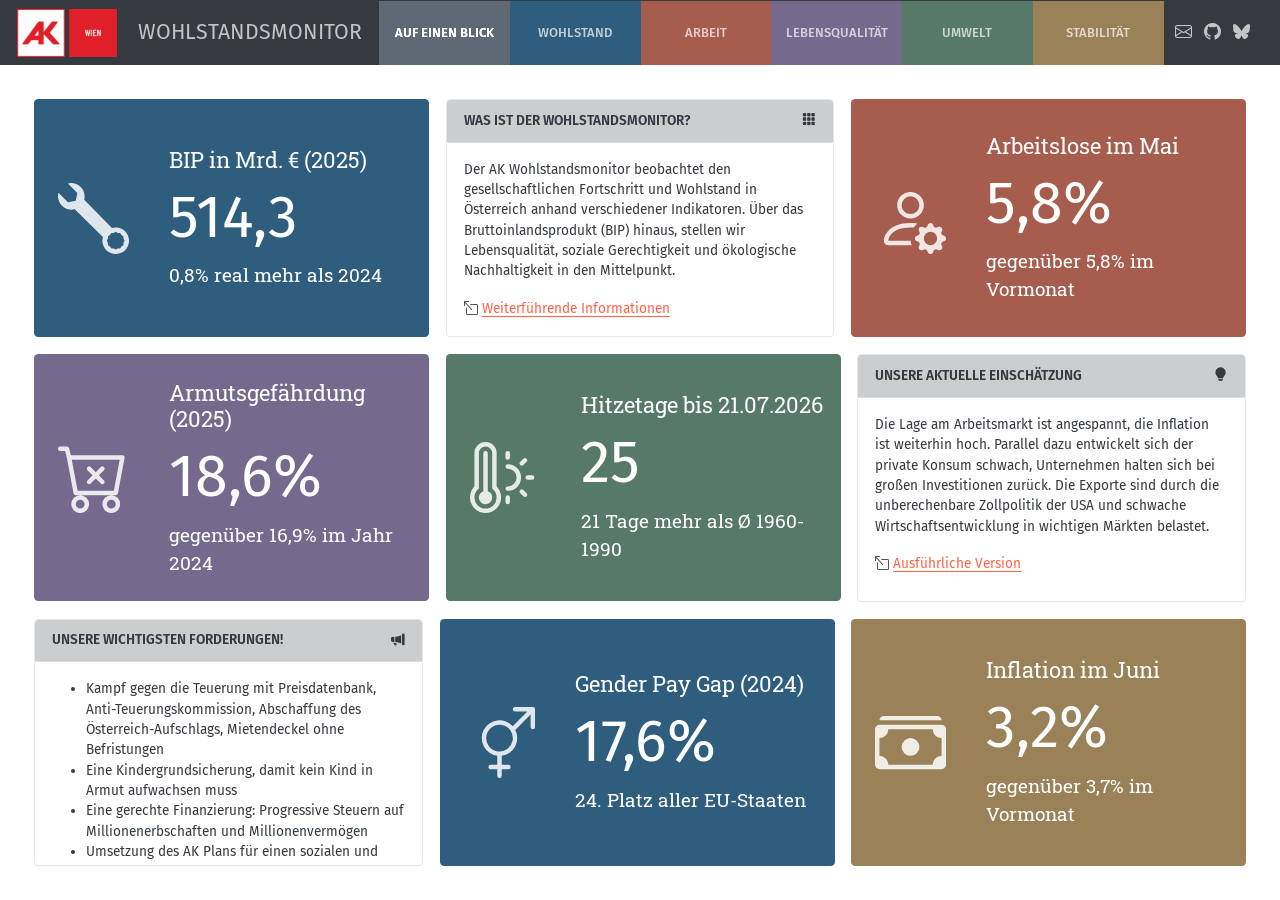
==== index.html @ 770a7851 "Built site for gh-pages" ====
<!DOCTYPE html>
<html xmlns="http://www.w3.org/1999/xhtml" lang="en" xml:lang="en"><head>

<meta charset="utf-8">
<meta name="generator" content="quarto-1.9.38">

<meta name="viewport" content="width=device-width, initial-scale=1.0, user-scalable=yes">


<title>Wohlstandsmonitor</title>
<style>
/* Default styles provided by pandoc.
** See https://pandoc.org/MANUAL.html#variables-for-html for config info.
*/
code{white-space: pre-wrap;}
span.smallcaps{font-variant: small-caps;}
div.columns{display: flex; gap: min(4vw, 1.5em);}
div.column{flex: auto; overflow-x: auto;}
div.hanging-indent{margin-left: 1.5em; text-indent: -1.5em;}
ul.task-list{list-style: none;}
ul.task-list li input[type="checkbox"] {
  width: 0.8em;
  margin: 0 0.8em 0.2em -1em; /* quarto-specific, see https://github.com/quarto-dev/quarto-cli/issues/4556 */ 
  vertical-align: middle;
}
</style>


<script src="site_libs/quarto-nav/quarto-nav.js"></script>
<script src="site_libs/clipboard/clipboard.min.js"></script>
<script src="site_libs/quarto-search/autocomplete.umd.js"></script>
<script src="site_libs/quarto-search/fuse.min.js"></script>
<script src="site_libs/quarto-search/quarto-search.js"></script>
<meta name="quarto:offset" content="./">
<script src="site_libs/quarto-html/quarto.js" type="module"></script>
<script src="site_libs/quarto-html/tabsets/tabsets.js" type="module"></script>
<script src="site_libs/quarto-html/popper.min.js"></script>
<script src="site_libs/quarto-html/tippy.umd.min.js"></script>
<script src="site_libs/quarto-html/anchor.min.js"></script>
<link href="site_libs/quarto-html/tippy.css" rel="stylesheet">
<link href="site_libs/quarto-html/quarto-syntax-highlighting-15634bcf2e68342d4ad2dfa704d543f6.css" rel="stylesheet" class="quarto-color-scheme" id="quarto-text-highlighting-styles">
<link href="site_libs/quarto-html/quarto-syntax-highlighting-dark-0a6b7249c26820e032cb0bd839ff02b1.css" rel="stylesheet" class="quarto-color-scheme quarto-color-alternate" id="quarto-text-highlighting-styles">
<link href="site_libs/quarto-html/quarto-syntax-highlighting-15634bcf2e68342d4ad2dfa704d543f6.css" rel="stylesheet" class="quarto-color-scheme-extra" id="quarto-text-highlighting-styles">
<script src="site_libs/bootstrap/bootstrap.min.js"></script>
<link href="site_libs/bootstrap/bootstrap-icons.css" rel="stylesheet">
<link href="site_libs/bootstrap/bootstrap-4b1a5555568d7417b14eed98a7a90d85.min.css" rel="stylesheet" append-hash="true" class="quarto-color-scheme" id="quarto-bootstrap" data-mode="light">
<link href="site_libs/bootstrap/bootstrap-dark-4b1a5555568d7417b14eed98a7a90d85.min.css" rel="stylesheet" append-hash="true" class="quarto-color-scheme quarto-color-alternate" id="quarto-bootstrap" data-mode="light">
<link href="site_libs/bootstrap/bootstrap-4b1a5555568d7417b14eed98a7a90d85.min.css" rel="stylesheet" append-hash="true" class="quarto-color-scheme-extra" id="quarto-bootstrap" data-mode="light">
<script src="site_libs/quarto-dashboard/quarto-dashboard.js"></script>
<script src="site_libs/quarto-dashboard/stickythead.js"></script>



<script src="site_libs/quarto-dashboard/web-components.js" type="module"></script>
<script src="site_libs/quarto-dashboard/components.js"></script>

<script id="quarto-search-options" type="application/json">{
  "location": "sidebar",
  "copy-button": false,
  "collapse-after": 3,
  "panel-placement": "start",
  "type": "textbox",
  "limit": 50,
  "keyboard-shortcut": [
    "f",
    "/",
    "s"
  ],
  "show-item-context": false,
  "language": {
    "search-no-results-text": "No results",
    "search-matching-documents-text": "matching documents",
    "search-copy-link-title": "Copy link to search",
    "search-hide-matches-text": "Hide additional matches",
    "search-more-match-text": "more match in this document",
    "search-more-matches-text": "more matches in this document",
    "search-clear-button-title": "Clear",
    "search-text-placeholder": "",
    "search-detached-cancel-button-title": "Cancel",
    "search-submit-button-title": "Submit",
    "search-label": "Search"
  }
}</script>
<link href="site_libs/htmltools-fill-0.5.9/fill.css" rel="stylesheet">
<script src="site_libs/bslib-component-js-0.11.0/components.min.js"></script>
<script src="site_libs/bslib-component-js-0.11.0/web-components.min.js" type="module"></script>
<link href="site_libs/bslib-component-css-0.11.0/components.css" rel="stylesheet">
<script src="site_libs/bslib-tag-require-0.11.0/tag-require.js"></script>
<script src="site_libs/htmlwidgets-1.6.4/htmlwidgets.js"></script>
<script src="site_libs/plotly-binding-4.12.0/plotly.js"></script>
<script src="site_libs/typedarray-0.1/typedarray.min.js"></script>
<script src="site_libs/jquery-3.6.0/jquery-3.6.0.min.js"></script>
<link href="site_libs/crosstalk-1.2.2/css/crosstalk.min.css" rel="stylesheet">
<script src="site_libs/crosstalk-1.2.2/js/crosstalk.min.js"></script>
<link href="site_libs/plotly-htmlwidgets-css-2.25.2/plotly-htmlwidgets.css" rel="stylesheet">
<script src="site_libs/plotly-main-2.25.2/plotly-latest.min.js"></script>
<link href="site_libs/datatables-css-0.0.0/datatables-crosstalk.css" rel="stylesheet">
<script src="site_libs/datatables-binding-0.34.0/datatables.js"></script>
<link href="site_libs/dt-core-1.13.6/css/jquery.dataTables.min.css" rel="stylesheet">
<link href="site_libs/dt-core-1.13.6/css/jquery.dataTables.extra.css" rel="stylesheet">
<script src="site_libs/dt-core-1.13.6/js/jquery.dataTables.min.js"></script>
<link href="site_libs/dt-ext-buttons-1.13.6/css/buttons.dataTables.min.css" rel="stylesheet">
<script src="site_libs/dt-ext-buttons-1.13.6/js/dataTables.buttons.min.js"></script>
<script src="site_libs/dt-ext-buttons-1.13.6/js/buttons.html5.min.js"></script>
<script src="site_libs/dt-ext-buttons-1.13.6/js/buttons.colVis.min.js"></script>
<script src="site_libs/dt-ext-buttons-1.13.6/js/buttons.print.min.js"></script>
<link href="site_libs/leaflet-1.3.1/leaflet.css" rel="stylesheet">
<script src="site_libs/leaflet-1.3.1/leaflet.js"></script>
<link href="site_libs/leafletfix-1.0.0/leafletfix.css" rel="stylesheet">
<script src="site_libs/proj4-2.6.2/proj4.min.js"></script>
<script src="site_libs/Proj4Leaflet-1.0.1/proj4leaflet.js"></script>
<link href="site_libs/rstudio_leaflet-1.3.1/rstudio_leaflet.css" rel="stylesheet">
<script src="site_libs/leaflet-binding-2.2.3/leaflet.js"></script>
<script src="site_libs/leaflet-providers-3.0.0/leaflet-providers.js"></script>
<script src="site_libs/leaflet-providers-plugin-2.2.3/leaflet-providers-plugin.js"></script>


</head>

<body class="quarto-dashboard dashboard-fill fullcontent quarto-light">

<header id="quarto-dashboard-header">
<nav class="navbar navbar-expand-md slim" data-bs-theme="dark">
  <div class="navbar-container container-fluid">
    <button class="navbar-toggler" type="button" data-bs-toggle="collapse" data-bs-target="#dashboard-collapse" aria-controls="dashboard-collapse" aria-expanded="false" aria-label="Toggle navigation">
      <span class="navbar-toggler-icon"></span>
    </button>    


    <div class="navbar-brand-container">
    <a href="#"><img src="img/aklogo.png" alt="" class="navbar-logo light-content d-inline-block"></a>
    <a href="#"><img src="img/aklogo.png" alt="" class="navbar-logo dark-content d-inline-block"></a>
      <div class="navbar-title">
        <div class="navbar-title-text"><a href="#">Wohlstandsmonitor</a></div>
        
        
      </div>
    </div>
<div id="dashboard-collapse" class="navbar-collapse collapse"><ul class="navbar-nav navbar-nav-scroll me-auto" role="tablist"><li class="nav-item" role="presentation"><a id="tab-auf-einen-blick" class="nav-link active" data-bs-toggle="tab" role="tab" data-bs-target="#auf-einen-blick" data-scrolling="false" href="#auf-einen-blick" aria-controls="auf-einen-blick" aria-selected="true"><span class="nav-link-text">Auf einen Blick</span></a></li><li class="nav-item" role="presentation"><a id="tab-wohlstand" class="nav-link" data-bs-toggle="tab" role="tab" data-bs-target="#wohlstand" data-scrolling="false" href="#wohlstand" aria-controls="wohlstand" aria-selected="false"><span class="nav-link-text">Wohlstand</span></a></li><li class="nav-item" role="presentation"><a id="tab-arbeit" class="nav-link" data-bs-toggle="tab" role="tab" data-bs-target="#arbeit" data-scrolling="false" href="#arbeit" aria-controls="arbeit" aria-selected="false"><span class="nav-link-text">Arbeit</span></a></li><li class="nav-item" role="presentation"><a id="tab-lebensqualität" class="nav-link" data-bs-toggle="tab" role="tab" data-bs-target="#lebensqualität" data-scrolling="false" href="#lebensqualität" aria-controls="lebensqualität" aria-selected="false"><span class="nav-link-text">Lebensqualität</span></a></li><li class="nav-item" role="presentation"><a id="tab-umwelt" class="nav-link" data-bs-toggle="tab" role="tab" data-bs-target="#umwelt" data-scrolling="false" href="#umwelt" aria-controls="umwelt" aria-selected="false"><span class="nav-link-text">Umwelt</span></a></li><li class="nav-item" role="presentation"><a id="tab-stabilität" class="nav-link" data-bs-toggle="tab" role="tab" data-bs-target="#stabilität" data-scrolling="false" href="#stabilität" aria-controls="stabilität" aria-selected="false"><span class="nav-link-text">Stabilität</span></a></li></ul><div class="quarto-dashboard-links"><a class="quarto-dashboard-link" href="mailto:matthias.schnetzer@akwien.at"><i class="bi bi-envelope"></i></a><a class="quarto-dashboard-link" href="https://github.com/mschnetzer"><i class="bi bi-github"></i></a><a class="quarto-dashboard-link" href="https://bsky.app/profile/matschnetzer.bsky.social"><i class="bi bi-bluesky"></i></a></div></div></div>
</nav>
</header>
<div id="quarto-search-results"></div>
<!-- content -->
<div id="quarto-content" class="quarto-container page-layout-custom quarto-dashboard-content bslib-gap-spacing html-fill-container bslib-page-fill quarto-dashboard-pages">
<!-- sidebar -->
<!-- margin-sidebar -->
<!-- main -->

<div class="bslib-grid-item html-fill-item tab-content bslib-grid" data-layout="fill" style="display: grid; grid-template-rows: minmax(3em, 1fr); grid-auto-columns: minmax(0, 1fr);">
<div id="auf-einen-blick" class="dashboard-page tab-pane show active html-fill-item html-fill-container" data-orientation="rows" aria-labelledby="tab-auf-einen-blick">
<div class="html-fill-item html-fill-container bslib-grid" style="display: grid; grid-template-rows: minmax(3em, max-content) minmax(3em, max-content) minmax(3em, max-content); grid-auto-columns: minmax(0, 1fr);">
<div class="html-fill-item html-fill-container bslib-grid" style="display: grid; grid-template-columns: minmax(3em, 33.5fr) minmax(3em, 33fr) minmax(3em, 33.5fr);
grid-auto-rows: minmax(0, 1fr);">
<div class="card bslib-card bslib-mb-spacing html-fill-item html-fill-container bslib-value-box showcase-left-center" data-bslib-card-init="" data-require-bs-caller="card()" data-require-bs-version="5 5" style="color:#FFFFFF;background-color:#2F5D7E;--bslib-color-fg:#FFFFFF;--bslib-color-bg:#2F5D7E;">
<div class="card-body bslib-gap-spacing html-fill-item html-fill-container" style="margin-top:auto;margin-bottom:auto;flex:1 1 auto; padding:0;">
<div class="value-box-grid html-fill-item" style="--bslib-grid-height:auto;--bslib-grid-height-mobile:auto;---bslib-value-box-showcase-w:30%;---bslib-value-box-showcase-w-fs:1fr;---bslib-value-box-showcase-max-h:100px;---bslib-value-box-showcase-max-h-fs:67%;">
<div class="value-box-showcase html-fill-item html-fill-container"><svg xmlns="http://www.w3.org/2000/svg" viewbox="0 0 16 16" class="bi bi-wrench " style="height:1em;width:1em;fill:currentColor;vertical-align:-0.125em;" aria-hidden="true" role="img"><path d="M.102 2.223A3.004 3.004 0 0 0 3.78 5.897l6.341 6.252A3.003 3.003 0 0 0 13 16a3 3 0 1 0-.851-5.878L5.897 3.781A3.004 3.004 0 0 0 2.223.1l2.141 2.142L4 4l-1.757.364L.102 2.223zm13.37 9.019.528.026.287.445.445.287.026.529L15 13l-.242.471-.026.529-.445.287-.287.445-.529.026L13 15l-.471-.242-.529-.026-.287-.445-.445-.287-.026-.529L11 13l.242-.471.026-.529.445-.287.287-.445.529-.026L13 11l.471.242z"></path></svg></div>
<div class="value-box-area html-fill-item html-fill-container">
<div class="value-box-title html-fill-item html-fill-container">BIP in Mrd. € (2025)</div>
<p class="value-box-value">514,3</p>
<p>0,8% real mehr als 2024</p>
</div>
</div>
</div>
<script data-bslib-card-init="">bslib.Card.initializeAllCards();</script>
<script data-bslib-card-init="">bslib.Card.initializeAllCards();</script></div><div class="card info-card flow bslib-card html-fill-container" data-title="Was ist der Wohlstandsmonitor?<i class='bi bi-grid-3x3-gap-fill'></i>" data-fill="false" data-bslib-card-init="" data-require-bs-caller="card()">
<div class="card-header"><div class="card-title"><span style="display: inline">
Was ist der Wohlstandsmonitor?</span></div><i class="bi bi-grid-3x3-gap-fill"></i>
</div>
<div class="card-body html-fill-item html-fill-container">
<p>Der AK Wohlstandsmonitor beobachtet den gesellschaftlichen Fortschritt und Wohlstand in Österreich anhand verschiedener Indikatoren. Über das Bruttoinlandsprodukt (BIP) hinaus, stellen wir Lebensqualität, soziale Gerechtigkeit und ökologische Nachhaltigkeit in den Mittelpunkt.</p>
<p><i class="bi bi-box-arrow-up-left"></i> <a href="https://www.akwien.at/wohlstandsbericht">Weiterführende Informationen</a></p>
</div>
<script data-bslib-card-init="">bslib.Card.initializeAllCards();</script></div><div class="card bslib-card bslib-mb-spacing html-fill-item html-fill-container bslib-value-box showcase-left-center" data-bslib-card-init="" data-require-bs-caller="card()" data-require-bs-version="5 5" style="color:#FFFFFF;background-color:#A65D4E;--bslib-color-fg:#FFFFFF;--bslib-color-bg:#A65D4E;">
<div class="card-body bslib-gap-spacing html-fill-item html-fill-container" style="margin-top:auto;margin-bottom:auto;flex:1 1 auto; padding:0;">
<div class="value-box-grid html-fill-item" style="--bslib-grid-height:auto;--bslib-grid-height-mobile:auto;---bslib-value-box-showcase-w:30%;---bslib-value-box-showcase-w-fs:1fr;---bslib-value-box-showcase-max-h:100px;---bslib-value-box-showcase-max-h-fs:67%;">
<div class="value-box-showcase html-fill-item html-fill-container"><svg xmlns="http://www.w3.org/2000/svg" viewbox="0 0 16 16" class="bi bi-person-gear " style="height:1em;width:1em;fill:currentColor;vertical-align:-0.125em;" aria-hidden="true" role="img"><path d="M11 5a3 3 0 1 1-6 0 3 3 0 0 1 6 0ZM8 7a2 2 0 1 0 0-4 2 2 0 0 0 0 4Zm.256 7a4.474 4.474 0 0 1-.229-1.004H3c.001-.246.154-.986.832-1.664C4.484 10.68 5.711 10 8 10c.26 0 .507.009.74.025.226-.341.496-.65.804-.918C9.077 9.038 8.564 9 8 9c-5 0-6 3-6 4s1 1 1 1h5.256Zm3.63-4.54c.18-.613 1.048-.613 1.229 0l.043.148a.64.64 0 0 0 .921.382l.136-.074c.561-.306 1.175.308.87.869l-.075.136a.64.64 0 0 0 .382.92l.149.045c.612.18.612 1.048 0 1.229l-.15.043a.64.64 0 0 0-.38.921l.074.136c.305.561-.309 1.175-.87.87l-.136-.075a.64.64 0 0 0-.92.382l-.045.149c-.18.612-1.048.612-1.229 0l-.043-.15a.64.64 0 0 0-.921-.38l-.136.074c-.561.305-1.175-.309-.87-.87l.075-.136a.64.64 0 0 0-.382-.92l-.148-.045c-.613-.18-.613-1.048 0-1.229l.148-.043a.64.64 0 0 0 .382-.921l-.074-.136c-.306-.561.308-1.175.869-.87l.136.075a.64.64 0 0 0 .92-.382l.045-.148ZM14 12.5a1.5 1.5 0 1 0-3 0 1.5 1.5 0 0 0 3 0Z"></path></svg></div>
<div class="value-box-area html-fill-item html-fill-container">
<div class="value-box-title html-fill-item html-fill-container">Arbeitslose im Mai</div>
<p class="value-box-value">5,8%</p>
<p>gegenüber 5,8% im Vormonat</p>
</div>
</div>
</div>
<script data-bslib-card-init="">bslib.Card.initializeAllCards();</script>
<script data-bslib-card-init="">bslib.Card.initializeAllCards();</script></div>
</div>
<div class="html-fill-item html-fill-container bslib-grid" style="display: grid; grid-template-columns: minmax(3em, 33.5fr) minmax(3em, 33.5fr) minmax(3em, 33fr);
grid-auto-rows: minmax(0, 1fr);">
<div class="card bslib-card bslib-mb-spacing html-fill-item html-fill-container bslib-value-box showcase-left-center" data-bslib-card-init="" data-require-bs-caller="card()" data-require-bs-version="5 5" style="color:#FFFFFF;background-color:#756A8D;--bslib-color-fg:#FFFFFF;--bslib-color-bg:#756A8D;">
<div class="card-body bslib-gap-spacing html-fill-item html-fill-container" style="margin-top:auto;margin-bottom:auto;flex:1 1 auto; padding:0;">
<div class="value-box-grid html-fill-item" style="--bslib-grid-height:auto;--bslib-grid-height-mobile:auto;---bslib-value-box-showcase-w:30%;---bslib-value-box-showcase-w-fs:1fr;---bslib-value-box-showcase-max-h:100px;---bslib-value-box-showcase-max-h-fs:67%;">
<div class="value-box-showcase html-fill-item html-fill-container"><svg xmlns="http://www.w3.org/2000/svg" viewbox="0 0 16 16" class="bi bi-cart-x " style="height:1em;width:1em;fill:currentColor;vertical-align:-0.125em;" aria-hidden="true" role="img"><path d="M7.354 5.646a.5.5 0 1 0-.708.708L7.793 7.5 6.646 8.646a.5.5 0 1 0 .708.708L8.5 8.207l1.146 1.147a.5.5 0 0 0 .708-.708L9.207 7.5l1.147-1.146a.5.5 0 0 0-.708-.708L8.5 6.793 7.354 5.646z"></path>
<path d="M.5 1a.5.5 0 0 0 0 1h1.11l.401 1.607 1.498 7.985A.5.5 0 0 0 4 12h1a2 2 0 1 0 0 4 2 2 0 0 0 0-4h7a2 2 0 1 0 0 4 2 2 0 0 0 0-4h1a.5.5 0 0 0 .491-.408l1.5-8A.5.5 0 0 0 14.5 3H2.89l-.405-1.621A.5.5 0 0 0 2 1H.5zm3.915 10L3.102 4h10.796l-1.313 7h-8.17zM6 14a1 1 0 1 1-2 0 1 1 0 0 1 2 0zm7 0a1 1 0 1 1-2 0 1 1 0 0 1 2 0z"></path></svg></div>
<div class="value-box-area html-fill-item html-fill-container">
<div class="value-box-title html-fill-item html-fill-container">Armutsgefährdung (2025)</div>
<p class="value-box-value">18,6%</p>
<p>gegenüber 16,9% im Jahr 2024</p>
</div>
</div>
</div>
<script data-bslib-card-init="">bslib.Card.initializeAllCards();</script>
<script data-bslib-card-init="">bslib.Card.initializeAllCards();</script></div><div class="card bslib-card bslib-mb-spacing html-fill-item html-fill-container bslib-value-box showcase-left-center" data-bslib-card-init="" data-require-bs-caller="card()" data-require-bs-version="5 5" style="color:#FFFFFF;background-color:#577A68;--bslib-color-fg:#FFFFFF;--bslib-color-bg:#577A68;">
<div class="card-body bslib-gap-spacing html-fill-item html-fill-container" style="margin-top:auto;margin-bottom:auto;flex:1 1 auto; padding:0;">
<div class="value-box-grid html-fill-item" style="--bslib-grid-height:auto;--bslib-grid-height-mobile:auto;---bslib-value-box-showcase-w:30%;---bslib-value-box-showcase-w-fs:1fr;---bslib-value-box-showcase-max-h:100px;---bslib-value-box-showcase-max-h-fs:67%;">
<div class="value-box-showcase html-fill-item html-fill-container"><svg xmlns="http://www.w3.org/2000/svg" viewbox="0 0 16 16" class="bi bi-thermometer-sun " style="height:1em;width:1em;fill:currentColor;vertical-align:-0.125em;" aria-hidden="true" role="img"><path d="M5 12.5a1.5 1.5 0 1 1-2-1.415V2.5a.5.5 0 0 1 1 0v8.585A1.5 1.5 0 0 1 5 12.5z"></path>
<path d="M1 2.5a2.5 2.5 0 0 1 5 0v7.55a3.5 3.5 0 1 1-5 0V2.5zM3.5 1A1.5 1.5 0 0 0 2 2.5v7.987l-.167.15a2.5 2.5 0 1 0 3.333 0L5 10.486V2.5A1.5 1.5 0 0 0 3.5 1zm5 1a.5.5 0 0 1 .5.5v1a.5.5 0 0 1-1 0v-1a.5.5 0 0 1 .5-.5zm4.243 1.757a.5.5 0 0 1 0 .707l-.707.708a.5.5 0 1 1-.708-.708l.708-.707a.5.5 0 0 1 .707 0zM8 5.5a.5.5 0 0 1 .5-.5 3 3 0 1 1 0 6 .5.5 0 0 1 0-1 2 2 0 0 0 0-4 .5.5 0 0 1-.5-.5zM12.5 8a.5.5 0 0 1 .5-.5h1a.5.5 0 1 1 0 1h-1a.5.5 0 0 1-.5-.5zm-1.172 2.828a.5.5 0 0 1 .708 0l.707.708a.5.5 0 0 1-.707.707l-.708-.707a.5.5 0 0 1 0-.708zM8.5 12a.5.5 0 0 1 .5.5v1a.5.5 0 0 1-1 0v-1a.5.5 0 0 1 .5-.5z"></path></svg></div>
<div class="value-box-area html-fill-item html-fill-container">
<div class="value-box-title html-fill-item html-fill-container">Hitzetage bis 21.07.2026</div>
<p class="value-box-value">25</p>
<p>21 Tage mehr als Ø 1960-1990</p>
</div>
</div>
</div>
<script data-bslib-card-init="">bslib.Card.initializeAllCards();</script>
<script data-bslib-card-init="">bslib.Card.initializeAllCards();</script></div><div class="card info-card flow bslib-card html-fill-container" data-title="Unsere aktuelle Einschätzung<i class='bi bi-lightbulb-fill'></i>" data-fill="false" data-bslib-card-init="" data-require-bs-caller="card()">
<div class="card-header"><div class="card-title"><span style="display: inline">
Unsere aktuelle Einschätzung</span></div><i class="bi bi-lightbulb-fill"></i>
</div>
<div class="card-body html-fill-item html-fill-container">
<p>Die Lage am Arbeitsmarkt ist angespannt, die Inflation ist weiterhin hoch. Parallel dazu entwickelt sich der private Konsum schwach, Unternehmen halten sich bei großen Investitionen zurück. Die Exporte sind durch die unberechenbare Zollpolitik der USA und schwache Wirtschaftsentwicklung in wichtigen Märkten belastet.</p>
<p><i class="bi bi-box-arrow-up-left"></i> <a href="https://www.akwien.at/unsere-forderungen">Ausführliche Version</a></p>
</div>
<script data-bslib-card-init="">bslib.Card.initializeAllCards();</script></div>
</div>
<div class="html-fill-item html-fill-container bslib-grid" style="display: grid; grid-template-columns: minmax(3em, 33fr) minmax(3em, 33.5fr) minmax(3em, 33.5fr);
grid-auto-rows: minmax(0, 1fr);">
<div class="card info-card flow bslib-card html-fill-container" data-title="Unsere wichtigsten Forderungen!<i class='bi bi-megaphone-fill'></i>" data-fill="false" data-bslib-card-init="" data-require-bs-caller="card()">
<div class="card-header"><div class="card-title"><span style="display: inline">
Unsere wichtigsten Forderungen!</span></div><i class="bi bi-megaphone-fill"></i>
</div>
<div class="card-body html-fill-item html-fill-container">
<ul>
<li>Kampf gegen die Teuerung mit Preisdatenbank, Anti-Teuerungskommission, Abschaffung des Österreich-Aufschlags, Mietendeckel ohne Befristungen</li>
<li>Eine Kindergrundsicherung, damit kein Kind in Armut aufwachsen muss</li>
<li>Eine gerechte Finanzierung: Progressive Steuern auf Millionenerbschaften und Millionenvermögen</li>
<li>Umsetzung des AK Plans für einen sozialen und ökologischen Umbau</li>
<li>Arbeitsbedingungen verbessern und Qualifikation ermöglichen</li>
</ul>
</div>
<script data-bslib-card-init="">bslib.Card.initializeAllCards();</script></div><div class="card bslib-card bslib-mb-spacing html-fill-item html-fill-container bslib-value-box showcase-left-center" data-bslib-card-init="" data-require-bs-caller="card()" data-require-bs-version="5 5" style="color:#FFFFFF;background-color:#2F5D7E;--bslib-color-fg:#FFFFFF;--bslib-color-bg:#2F5D7E;">
<div class="card-body bslib-gap-spacing html-fill-item html-fill-container" style="margin-top:auto;margin-bottom:auto;flex:1 1 auto; padding:0;">
<div class="value-box-grid html-fill-item" style="--bslib-grid-height:auto;--bslib-grid-height-mobile:auto;---bslib-value-box-showcase-w:30%;---bslib-value-box-showcase-w-fs:1fr;---bslib-value-box-showcase-max-h:100px;---bslib-value-box-showcase-max-h-fs:67%;">
<div class="value-box-showcase html-fill-item html-fill-container"><svg xmlns="http://www.w3.org/2000/svg" viewbox="0 0 16 16" class="bi bi-gender-ambiguous " style="height:1em;width:1em;fill:currentColor;vertical-align:-0.125em;" aria-hidden="true" role="img"><path fill-rule="evenodd" d="M11.5 1a.5.5 0 0 1 0-1h4a.5.5 0 0 1 .5.5v4a.5.5 0 0 1-1 0V1.707l-3.45 3.45A4 4 0 0 1 8.5 10.97V13H10a.5.5 0 0 1 0 1H8.5v1.5a.5.5 0 0 1-1 0V14H6a.5.5 0 0 1 0-1h1.5v-2.03a4 4 0 1 1 3.471-6.648L14.293 1H11.5zm-.997 4.346a3 3 0 1 0-5.006 3.309 3 3 0 0 0 5.006-3.31z"></path></svg></div>
<div class="value-box-area html-fill-item html-fill-container">
<div class="value-box-title html-fill-item html-fill-container">Gender Pay Gap (2024)</div>
<p class="value-box-value">17,6%</p>
<p>24. Platz aller EU-Staaten</p>
</div>
</div>
</div>
<script data-bslib-card-init="">bslib.Card.initializeAllCards();</script>
<script data-bslib-card-init="">bslib.Card.initializeAllCards();</script></div><div class="card bslib-card bslib-mb-spacing html-fill-item html-fill-container bslib-value-box showcase-left-center" data-bslib-card-init="" data-require-bs-caller="card()" data-require-bs-version="5 5" style="color:#FFFFFF;background-color:#9A8158;--bslib-color-fg:#FFFFFF;--bslib-color-bg:#9A8158;">
<div class="card-body bslib-gap-spacing html-fill-item html-fill-container" style="margin-top:auto;margin-bottom:auto;flex:1 1 auto; padding:0;">
<div class="value-box-grid html-fill-item" style="--bslib-grid-height:auto;--bslib-grid-height-mobile:auto;---bslib-value-box-showcase-w:30%;---bslib-value-box-showcase-w-fs:1fr;---bslib-value-box-showcase-max-h:100px;---bslib-value-box-showcase-max-h-fs:67%;">
<div class="value-box-showcase html-fill-item html-fill-container"><svg xmlns="http://www.w3.org/2000/svg" viewbox="0 0 16 16" class="bi bi-cash-stack " style="height:1em;width:1em;fill:currentColor;vertical-align:-0.125em;" aria-hidden="true" role="img"><path d="M1 3a1 1 0 0 1 1-1h12a1 1 0 0 1 1 1H1zm7 8a2 2 0 1 0 0-4 2 2 0 0 0 0 4z"></path>
<path d="M0 5a1 1 0 0 1 1-1h14a1 1 0 0 1 1 1v8a1 1 0 0 1-1 1H1a1 1 0 0 1-1-1V5zm3 0a2 2 0 0 1-2 2v4a2 2 0 0 1 2 2h10a2 2 0 0 1 2-2V7a2 2 0 0 1-2-2H3z"></path></svg></div>
<div class="value-box-area html-fill-item html-fill-container">
<div class="value-box-title html-fill-item html-fill-container">Inflation im Juni</div>
<p class="value-box-value">3,2%</p>
<p>gegenüber 3,7% im Vormonat</p>
</div>
</div>
</div>
<script data-bslib-card-init="">bslib.Card.initializeAllCards();</script>
<script data-bslib-card-init="">bslib.Card.initializeAllCards();</script></div>
</div>
</div>
</div>
<div id="wohlstand" class="dashboard-page tab-pane grid-skip html-fill-item html-fill-container" data-orientation="rows" aria-labelledby="tab-wohlstand">
<div class="html-fill-item html-fill-container bslib-grid" style="display: grid; grid-template-rows: minmax(3em, 60fr) minmax(3em, 40fr); grid-auto-columns: minmax(0, 1fr);">
<div class="html-fill-item html-fill-container bslib-grid" style="display: grid; grid-template-columns: minmax(3em, 60fr) minmax(3em, 40fr);
grid-auto-rows: minmax(0, 1fr);">
<div class="card tabset html-fill-item html-fill-container bslib-card" data-bslib-card-init="" data-require-bs-caller="card()">
<div class="card-header dashboard-card-no-title bslib-navs-card-title">

<ul class="nav nav-tabs card-header-tabs" role="tablist" data-tabsetid="card-tabset-10"><li class="nav-item" role="presentation"><a href="#card-tabset-10-1" role="tab" data-toggle="tab" data-bs-toggle="tab" data-value="BIP pro Kopf in Österreich" aria-selected="true" class="nav-link active">BIP pro Kopf in Österreich</a></li><li class="nav-item" role="presentation"><a href="#card-tabset-10-2" role="tab" data-toggle="tab" data-bs-toggle="tab" data-value="Rohdaten" aria-selected="false" class="nav-link">Rohdaten</a></li></ul></div>


<div class="tab-content html-fill-item html-fill-container" data-tabset-id="card-tabset-10"><div class="tab-pane active show html-fill-item html-fill-container" role="tabpanel" id="card-tabset-10-1"><div class="card-body html-fill-item html-fill-container" data-title="BIP pro Kopf in Österreich">
<div class="cell-output-display html-fill-item html-fill-container">
<div class="plotly html-widget html-fill-item html-fill-container" id="htmlwidget-4a3b950944954421f40d" style="width:100%;height:406px;"></div>
<script type="application/json" data-for="htmlwidget-4a3b950944954421f40d">{"x":{"data":[{"x":[10957,11323,11688,12053,12418,12784,13149,13514,13879,14245,14610,14975,15340,15706,16071,16436,16801,17167,17532,17897,18262,18628,18993,19358,19723,20089],"y":[37880,38230,38610,38880,39620,40270,41370,42790,43270,41620,42280,43370,43450,43080,43070,43200,43550,44260,45140,45730,42650,44580,46430,45670,45140,45380],"text":["2000: 37.880 €","2001: 38.230 €","2002: 38.610 €","2003: 38.880 €","2004: 39.620 €","2005: 40.270 €","2006: 41.370 €","2007: 42.790 €","2008: 43.270 €","2009: 41.620 €","2010: 42.280 €","2011: 43.370 €","2012: 43.450 €","2013: 43.080 €","2014: 43.070 €","2015: 43.200 €","2016: 43.550 €","2017: 44.260 €","2018: 45.140 €","2019: 45.730 €","2020: 42.650 €","2021: 44.580 €","2022: 46.430 €","2023: 45.670 €","2024: 45.140 €","2025: 45.380 €"],"type":"scatter","mode":"markers","marker":{"autocolorscale":false,"color":"rgba(139,0,0,1)","opacity":1,"size":7.559055118110237,"symbol":"circle","line":{"width":1.8897637795275593,"color":"rgba(139,0,0,1)"}},"hoveron":"points","showlegend":false,"xaxis":"x","yaxis":"y","hoverinfo":"text","frame":null},{"x":[10957,11323,11688,12053,12418,12784,13149,13514,13879,14245,14610,14975,15340,15706,16071,16436,16801,17167,17532,17897,18262,18628,18993,19358,19723,20089],"y":[37880,38230,38610,38880,39620,40270,41370,42790,43270,41620,42280,43370,43450,43080,43070,43200,43550,44260,45140,45730,42650,44580,46430,45670,45140,45380],"text":"","type":"scatter","mode":"lines","line":{"width":5.2913385826771648,"color":"rgba(139,0,0,1)","dash":"solid"},"hoveron":"points","showlegend":false,"xaxis":"x","yaxis":"y","hoverinfo":"text","frame":null}],"layout":{"margin":{"t":25.298464092984645,"r":9.2984640929846432,"b":28.825238688252391,"l":73.457866334578682},"paper_bgcolor":"rgba(255,255,255,1)","font":{"color":"rgba(0,0,0,1)","family":"Roboto Condensed","size":18.596928185969279},"xaxis":{"domain":[0,1],"automargin":true,"type":"linear","autorange":false,"range":[10500.4,20545.599999999999],"tickmode":"array","ticktext":["2000","2010","2020"],"tickvals":[10957,14610,18262],"categoryorder":"array","categoryarray":["2000","2010","2020"],"nticks":null,"ticks":"","tickcolor":null,"ticklen":4.6492320464923198,"tickwidth":0,"showticklabels":true,"tickfont":{"color":"rgba(77,77,77,1)","family":"Roboto Condensed","size":14.877542548775427},"tickangle":-0,"showline":false,"linecolor":null,"linewidth":0,"showgrid":true,"gridcolor":"rgba(235,235,235,1)","gridwidth":0.8453149175440583,"zeroline":false,"anchor":"y","title":{"text":"","font":{"color":"rgba(0,0,0,1)","family":"Roboto Condensed","size":18.596928185969279}},"hoverformat":".2f"},"yaxis":{"domain":[0,1],"automargin":true,"type":"linear","autorange":false,"range":[37452.5,46857.5],"tickmode":"array","ticktext":["37.500 €","40.000 €","42.500 €","45.000 €"],"tickvals":[37500,40000,42500,45000],"categoryorder":"array","categoryarray":["37.500 €","40.000 €","42.500 €","45.000 €"],"nticks":null,"ticks":"","tickcolor":null,"ticklen":4.6492320464923216,"tickwidth":0,"showticklabels":true,"tickfont":{"color":"rgba(77,77,77,1)","family":"Roboto Condensed","size":14.87754254877543},"tickangle":-0,"showline":false,"linecolor":null,"linewidth":0,"showgrid":true,"gridcolor":"rgba(235,235,235,1)","gridwidth":0.8453149175440583,"zeroline":false,"anchor":"x","title":{"text":"","font":{"color":"rgba(0,0,0,1)","family":"Roboto Condensed","size":18.596928185969279}},"hoverformat":".2f"},"shapes":[],"showlegend":false,"legend":{"bgcolor":null,"bordercolor":null,"borderwidth":0,"font":{"color":"rgba(0,0,0,1)","family":"Roboto Condensed","size":14.877542548775427}},"hovermode":"closest","barmode":"relative","hoverlabel":{"bgcolor":"white","font":{"family":"Roboto Condensed"}}},"config":{"doubleClick":"reset","modeBarButtonsToAdd":["hoverclosest","hovercompare"],"showSendToCloud":false},"source":"A","attrs":{"df8857a79f98":{"x":{},"y":{},"text":{},"type":"scatter"},"df883ddee11d":{"x":{},"y":{}}},"cur_data":"df8857a79f98","visdat":{"df8857a79f98":["function (y) ","x"],"df883ddee11d":["function (y) ","x"]},"highlight":{"on":"plotly_click","persistent":false,"dynamic":false,"selectize":false,"opacityDim":0.20000000000000001,"selected":{"opacity":1},"debounce":0},"shinyEvents":["plotly_hover","plotly_click","plotly_selected","plotly_relayout","plotly_brushed","plotly_brushing","plotly_clickannotation","plotly_doubleclick","plotly_deselect","plotly_afterplot","plotly_sunburstclick"],"base_url":"https://plot.ly"},"evals":[],"jsHooks":[]}</script>
</div>
</div></div><div class="tab-pane html-fill-item html-fill-container" role="tabpanel" id="card-tabset-10-2"><div class="card-body html-fill-item html-fill-container" data-title="Rohdaten">
<div class="cell-output-display html-fill-item html-fill-container">
<div class="datatables html-widget html-fill-item html-fill-container" id="htmlwidget-b178df8cc8db57d42535" style="width:100%;height:auto;"></div>
<script type="application/json" data-for="htmlwidget-b178df8cc8db57d42535">{"x":{"filter":"none","vertical":false,"extensions":["Buttons"],"data":[["1","2","3","4","5","6","7","8","9","10","11","12","13","14","15","16","17","18","19","20","21","22","23","24","25","26"],[2000,2001,2002,2003,2004,2005,2006,2007,2008,2009,2010,2011,2012,2013,2014,2015,2016,2017,2018,2019,2020,2021,2022,2023,2024,2025],[37880,38230,38610,38880,39620,40270,41370,42790,43270,41620,42280,43370,43450,43080,43070,43200,43550,44260,45140,45730,42650,44580,46430,45670,45140,45380]],"container":"<table class=\"stripe hover\">\n  <thead>\n    <tr>\n      <th> <\/th>\n      <th>Jahr<\/th>\n      <th>BIP pro Kopf<\/th>\n    <\/tr>\n  <\/thead>\n<\/table>","options":{"bPaginate":false,"dom":"Bfrtip","language":{"info":"Showing _TOTAL_ entries","url":"https://cdn.datatables.net/plug-ins/1.11.3/i18n/de_de.json"},"buttons":["copy","csv"],"columnDefs":[{"className":"dt-right","targets":[1,2]},{"orderable":false,"targets":0},{"name":" ","targets":0},{"name":"year","targets":1},{"name":"values","targets":2}],"order":[],"autoWidth":false,"orderClasses":false},"selection":{"mode":"multiple","selected":null,"target":"row","selectable":null}},"evals":[],"jsHooks":[]}</script>
</div>
</div></div></div><script data-bslib-card-init="">bslib.Card.initializeAllCards();</script></div><div class="html-fill-item html-fill-container bslib-grid" style="display: grid; grid-template-rows: minmax(3em, 1fr); grid-auto-columns: minmax(0, 1fr);">
<div class="card cell html-fill-item html-fill-container bslib-card" data-title="BIP pro Kopf im Europavergleich 2025" data-bslib-card-init="" data-require-bs-caller="card()">
<div class="card-header"><div class="card-title"><span style="display: inline">
BIP pro Kopf im Europavergleich 2025
</span></div></div>
<div class="card-body html-fill-item html-fill-container">
<div class="cell-output-display html-fill-item html-fill-container">
<div class="plotly html-widget html-fill-item html-fill-container" id="htmlwidget-626fce607092e30e225b" style="width:100%;height:406px;"></div>
<script type="application/json" data-for="htmlwidget-626fce607092e30e225b">{"x":{"data":[{"x":[0,44650,null,0,11710,null,0,22510,null,0,60390,null,0,43210,null,0,21250,null,0,94930,null,0,28320,null,0,38360,null,0,17590,null,0,33080,null,0,30590,null,0,17520,null,0,20260,null,0,100380,null,0,16370,null,0,35000,null,0,51400,null,0,45380,null,0,17170,null,0,22560,null,0,13190,null,0,25680,null,0,19270,null,0,43450,null,0,49310],"y":[20,20,null,1,1,null,10,10,null,24,24,null,18,18,null,9,9,null,25,25,null,13,13,null,17,17,null,6,6,null,15,15,null,14,14,null,5,5,null,8,8,null,26,26,null,3,3,null,16,16,null,23,23,null,21,21,null,4,4,null,11,11,null,2,2,null,12,12,null,7,7,null,19,19,null,22,22],"text":["Belgien: 44.650 €","Belgien: 44.650 €",null,"Bulgarien: 11.710 €","Bulgarien: 11.710 €",null,"Tschechische Republik: 22.510 €","Tschechische Republik: 22.510 €",null,"Dänemark: 60.390 €","Dänemark: 60.390 €",null,"Deutschland: 43.210 €","Deutschland: 43.210 €",null,"Estland: 21.250 €","Estland: 21.250 €",null,"Irland: 94.930 €","Irland: 94.930 €",null,"Spanien: 28.320 €","Spanien: 28.320 €",null,"Frankreich: 38.360 €","Frankreich: 38.360 €",null,"Kroatien: 17.590 €","Kroatien: 17.590 €",null,"Italien: 33.080 €","Italien: 33.080 €",null,"Zypern: 30.590 €","Zypern: 30.590 €",null,"Lettland: 17.520 €","Lettland: 17.520 €",null,"Litauen: 20.260 €","Litauen: 20.260 €",null,"Luxemburg: 100.380 €","Luxemburg: 100.380 €",null,"Ungarn: 16.370 €","Ungarn: 16.370 €",null,"Malta: 35.000 €","Malta: 35.000 €",null,"Niederlande: 51.400 €","Niederlande: 51.400 €",null,"Österreich: 45.380 €","Österreich: 45.380 €",null,"Polen: 17.170 €","Polen: 17.170 €",null,"Portugal: 22.560 €","Portugal: 22.560 €",null,"Rumänien: 13.190 €","Rumänien: 13.190 €",null,"Slowenien: 25.680 €","Slowenien: 25.680 €",null,"Slowakei: 19.270 €","Slowakei: 19.270 €",null,"Finnland: 43.450 €","Finnland: 43.450 €",null,"Schweden: 49.310 €","Schweden: 49.310 €"],"type":"scatter","mode":"lines","line":{"width":5.2913385826771648,"color":"rgba(139,0,0,1)","dash":"solid"},"hoveron":"points","showlegend":false,"xaxis":"x","yaxis":"y","hoverinfo":"text","frame":null},{"x":[44650,11710,22510,60390,43210,21250,94930,28320,38360,17590,33080,30590,17520,20260,100380,16370,35000,51400,45380,17170,22560,13190,25680,19270,43450,49310],"y":[20,1,10,24,18,9,25,13,17,6,15,14,5,8,26,3,16,23,21,4,11,2,12,7,19,22],"text":["Belgien: 44.650 €","Bulgarien: 11.710 €","Tschechische Republik: 22.510 €","Dänemark: 60.390 €","Deutschland: 43.210 €","Estland: 21.250 €","Irland: 94.930 €","Spanien: 28.320 €","Frankreich: 38.360 €","Kroatien: 17.590 €","Italien: 33.080 €","Zypern: 30.590 €","Lettland: 17.520 €","Litauen: 20.260 €","Luxemburg: 100.380 €","Ungarn: 16.370 €","Malta: 35.000 €","Niederlande: 51.400 €","Österreich: 45.380 €","Polen: 17.170 €","Portugal: 22.560 €","Rumänien: 13.190 €","Slowenien: 25.680 €","Slowakei: 19.270 €","Finnland: 43.450 €","Schweden: 49.310 €"],"type":"scatter","mode":"markers","marker":{"autocolorscale":false,"color":"rgba(139,0,0,1)","opacity":1,"size":7.559055118110237,"symbol":"circle","line":{"width":1.8897637795275593,"color":"rgba(139,0,0,1)"}},"hoveron":"points","showlegend":false,"xaxis":"x","yaxis":"y","hoverinfo":"text","frame":null}],"layout":{"margin":{"t":23.305936073059364,"r":7.3059360730593621,"b":22.648401826484022,"l":22.648401826484022},"paper_bgcolor":"rgba(255,255,255,1)","font":{"color":"rgba(0,0,0,1)","family":"Roboto Condensed","size":14.611872146118724},"xaxis":{"domain":[0,1],"automargin":true,"type":"linear","autorange":false,"range":[-5019,105399],"tickmode":"array","ticktext":["0","25000","50000","75000","100000"],"tickvals":[0,25000.000000000004,50000,75000,100000],"categoryorder":"array","categoryarray":["0","25000","50000","75000","100000"],"nticks":null,"ticks":"","tickcolor":null,"ticklen":3.6529680365296811,"tickwidth":0,"showticklabels":true,"tickfont":{"color":"rgba(77,77,77,1)","family":"Roboto Condensed","size":11.68949771689498},"tickangle":-0,"showline":false,"linecolor":null,"linewidth":0,"showgrid":true,"gridcolor":"rgba(235,235,235,1)","gridwidth":0.66417600664176002,"zeroline":false,"anchor":"y","title":{"text":"","font":{"color":"rgba(0,0,0,1)","family":"Roboto Condensed","size":14.611872146118724}},"hoverformat":".2f"},"yaxis":{"domain":[0,1],"automargin":true,"type":"linear","autorange":false,"range":[0.40000000000000002,26.600000000000001],"tickmode":"array","ticktext":["BG","RO","HU","PL","LV","HR","SK","LT","EE","CZ","PT","SI","ES","CY","IT","MT","FR","DE","FI","BE","AT","SE","NL","DK","IE","LU"],"tickvals":[1,2,3,3.9999999999999996,5,6,7,7.9999999999999991,9,10,11,12,13,14.000000000000002,15,15.999999999999998,17,18,19,20,21,22,23,24,25,26],"categoryorder":"array","categoryarray":["BG","RO","HU","PL","LV","HR","SK","LT","EE","CZ","PT","SI","ES","CY","IT","MT","FR","DE","FI","BE","AT","SE","NL","DK","IE","LU"],"nticks":null,"ticks":"","tickcolor":null,"ticklen":3.6529680365296811,"tickwidth":0,"showticklabels":true,"tickfont":{"color":"rgba(77,77,77,1)","family":"Roboto Condensed","size":11.68949771689498},"tickangle":-0,"showline":false,"linecolor":null,"linewidth":0,"showgrid":false,"gridcolor":null,"gridwidth":0,"zeroline":false,"anchor":"x","title":{"text":"","font":{"color":"rgba(0,0,0,1)","family":"Roboto Condensed","size":14.611872146118724}},"hoverformat":".2f"},"shapes":[],"showlegend":false,"legend":{"bgcolor":null,"bordercolor":null,"borderwidth":0,"font":{"color":"rgba(0,0,0,1)","family":"Roboto Condensed","size":11.68949771689498}},"hovermode":"closest","barmode":"relative","hoverlabel":{"bgcolor":"white","font":{"family":"Roboto Condensed"}}},"config":{"doubleClick":"reset","modeBarButtonsToAdd":["hoverclosest","hovercompare"],"showSendToCloud":false},"source":"A","attrs":{"df887ffed498":{"x":{},"y":{},"text":{},"xend":{},"yend":{},"type":"scatter"},"df88333788ce":{"x":{},"y":{},"text":{}}},"cur_data":"df887ffed498","visdat":{"df887ffed498":["function (y) ","x"],"df88333788ce":["function (y) ","x"]},"highlight":{"on":"plotly_click","persistent":false,"dynamic":false,"selectize":false,"opacityDim":0.20000000000000001,"selected":{"opacity":1},"debounce":0},"shinyEvents":["plotly_hover","plotly_click","plotly_selected","plotly_relayout","plotly_brushed","plotly_brushing","plotly_clickannotation","plotly_doubleclick","plotly_deselect","plotly_afterplot","plotly_sunburstclick"],"base_url":"https://plot.ly"},"evals":[],"jsHooks":[]}</script>
</div>
</div>
<script data-bslib-card-init="">bslib.Card.initializeAllCards();</script></div>
</div>
</div>
<div class="html-fill-item html-fill-container bslib-grid" style="display: grid; grid-template-columns: minmax(3em, 1fr);
grid-auto-rows: minmax(0, 1fr);">
<div class="card cell html-fill-item html-fill-container bslib-card" data-title="BIP pro Kopf in Österreich" data-bslib-card-init="" data-require-bs-caller="card()">
<div class="card-header"><div class="card-title"><span style="display: inline">
BIP pro Kopf in Österreich
</span></div></div>
<div class="card-body html-fill-item html-fill-container">
<div class="cell-output-display html-fill-item html-fill-container">
<div class="plotly html-widget html-fill-item html-fill-container" id="htmlwidget-99023d01c2b45c1ab242" style="width:100%;height:406px;"></div>
<script type="application/json" data-for="htmlwidget-99023d01c2b45c1ab242">{"x":{"data":[{"x":[10957,11323,11688,12053,12418,12784,13149,13514,13879,14245,14610,14975,15340,15706,16071,16436,16801,17167,17532,17897,18262,18628,18993,19358,19723,20089],"y":[37880,38230,38610,38880,39620,40270,41370,42790,43270,41620,42280,43370,43450,43080,43070,43200,43550,44260,45140,45730,42650,44580,46430,45670,45140,45380],"text":["2000: 37.880 €","2001: 38.230 €","2002: 38.610 €","2003: 38.880 €","2004: 39.620 €","2005: 40.270 €","2006: 41.370 €","2007: 42.790 €","2008: 43.270 €","2009: 41.620 €","2010: 42.280 €","2011: 43.370 €","2012: 43.450 €","2013: 43.080 €","2014: 43.070 €","2015: 43.200 €","2016: 43.550 €","2017: 44.260 €","2018: 45.140 €","2019: 45.730 €","2020: 42.650 €","2021: 44.580 €","2022: 46.430 €","2023: 45.670 €","2024: 45.140 €","2025: 45.380 €"],"type":"scatter","mode":"markers","marker":{"autocolorscale":false,"color":"rgba(139,0,0,1)","opacity":1,"size":7.559055118110237,"symbol":"circle","line":{"width":1.8897637795275593,"color":"rgba(139,0,0,1)"}},"hoveron":"points","showlegend":false,"xaxis":"x","yaxis":"y","hoverinfo":"text","frame":null},{"x":[10957,11323,11688,12053,12418,12784,13149,13514,13879,14245,14610,14975,15340,15706,16071,16436,16801,17167,17532,17897,18262,18628,18993,19358,19723,20089],"y":[37880,38230,38610,38880,39620,40270,41370,42790,43270,41620,42280,43370,43450,43080,43070,43200,43550,44260,45140,45730,42650,44580,46430,45670,45140,45380],"text":"","type":"scatter","mode":"lines","line":{"width":5.2913385826771648,"color":"rgba(139,0,0,1)","dash":"solid"},"hoveron":"points","showlegend":false,"xaxis":"x","yaxis":"y","hoverinfo":"text","frame":null}],"layout":{"margin":{"t":25.298464092984645,"r":9.2984640929846432,"b":28.825238688252391,"l":73.457866334578682},"paper_bgcolor":"rgba(255,255,255,1)","font":{"color":"rgba(0,0,0,1)","family":"Roboto Condensed","size":18.596928185969279},"xaxis":{"domain":[0,1],"automargin":true,"type":"linear","autorange":false,"range":[10500.4,20545.599999999999],"tickmode":"array","ticktext":["2000","2010","2020"],"tickvals":[10957,14610,18262],"categoryorder":"array","categoryarray":["2000","2010","2020"],"nticks":null,"ticks":"","tickcolor":null,"ticklen":4.6492320464923198,"tickwidth":0,"showticklabels":true,"tickfont":{"color":"rgba(77,77,77,1)","family":"Roboto Condensed","size":14.877542548775427},"tickangle":-0,"showline":false,"linecolor":null,"linewidth":0,"showgrid":true,"gridcolor":"rgba(235,235,235,1)","gridwidth":0.8453149175440583,"zeroline":false,"anchor":"y","title":{"text":"","font":{"color":"rgba(0,0,0,1)","family":"Roboto Condensed","size":18.596928185969279}},"hoverformat":".2f"},"yaxis":{"domain":[0,1],"automargin":true,"type":"linear","autorange":false,"range":[37452.5,46857.5],"tickmode":"array","ticktext":["37.500 €","40.000 €","42.500 €","45.000 €"],"tickvals":[37500,40000,42500,45000],"categoryorder":"array","categoryarray":["37.500 €","40.000 €","42.500 €","45.000 €"],"nticks":null,"ticks":"","tickcolor":null,"ticklen":4.6492320464923216,"tickwidth":0,"showticklabels":true,"tickfont":{"color":"rgba(77,77,77,1)","family":"Roboto Condensed","size":14.87754254877543},"tickangle":-0,"showline":false,"linecolor":null,"linewidth":0,"showgrid":true,"gridcolor":"rgba(235,235,235,1)","gridwidth":0.8453149175440583,"zeroline":false,"anchor":"x","title":{"text":"","font":{"color":"rgba(0,0,0,1)","family":"Roboto Condensed","size":18.596928185969279}},"hoverformat":".2f"},"shapes":[],"showlegend":false,"legend":{"bgcolor":null,"bordercolor":null,"borderwidth":0,"font":{"color":"rgba(0,0,0,1)","family":"Roboto Condensed","size":14.877542548775427}},"hovermode":"closest","barmode":"relative","hoverlabel":{"bgcolor":"white","font":{"family":"Roboto Condensed"}}},"config":{"doubleClick":"reset","modeBarButtonsToAdd":["hoverclosest","hovercompare"],"showSendToCloud":false},"source":"A","attrs":{"df8815ed3102":{"x":{},"y":{},"text":{},"type":"scatter"},"df8872c858d":{"x":{},"y":{}}},"cur_data":"df8815ed3102","visdat":{"df8815ed3102":["function (y) ","x"],"df8872c858d":["function (y) ","x"]},"highlight":{"on":"plotly_click","persistent":false,"dynamic":false,"selectize":false,"opacityDim":0.20000000000000001,"selected":{"opacity":1},"debounce":0},"shinyEvents":["plotly_hover","plotly_click","plotly_selected","plotly_relayout","plotly_brushed","plotly_brushing","plotly_clickannotation","plotly_doubleclick","plotly_deselect","plotly_afterplot","plotly_sunburstclick"],"base_url":"https://plot.ly"},"evals":[],"jsHooks":[]}</script>
</div>
</div>
<script data-bslib-card-init="">bslib.Card.initializeAllCards();</script></div>
</div>
</div>
</div>
<div id="arbeit" class="dashboard-page tab-pane grid-skip html-fill-item html-fill-container" data-orientation="rows" aria-labelledby="tab-arbeit">
<div class="html-fill-item html-fill-container bslib-grid" style="display: grid; grid-template-rows: minmax(3em, 1fr); grid-auto-columns: minmax(0, 1fr);">
<div class="html-fill-item html-fill-container bslib-grid" style="display: grid; grid-template-columns: minmax(3em, 60fr) minmax(3em, 40fr);
grid-auto-rows: minmax(0, 1fr);">
<div class="html-fill-item html-fill-container bslib-grid" style="display: grid; grid-template-rows: minmax(3em, max-content); grid-auto-columns: minmax(0, 1fr);">
<div class="card html-fill-item html-fill-container bslib-card" data-fill="false" data-bslib-card-init="" data-require-bs-caller="card()">
<div class="card-body html-fill-item html-fill-container">
<div class="panel-tabset html-fill-item html-fill-container">
<ul class="nav nav-tabs" role="tablist"><li class="nav-item" role="presentation"><a class="nav-link active" id="tabset-1-1-tab" data-bs-toggle="tab" data-bs-target="#tabset-1-1" role="tab" aria-controls="tabset-1-1" aria-selected="true" href="">Arbeitslosigkeit in Europa</a></li><li class="nav-item" role="presentation"><a class="nav-link" id="tabset-1-2-tab" data-bs-toggle="tab" data-bs-target="#tabset-1-2" role="tab" aria-controls="tabset-1-2" aria-selected="false" href="">Rohdaten</a></li></ul>
<div class="tab-content html-fill-item html-fill-container">
<div id="tabset-1-1" class="tab-pane active html-fill-item html-fill-container" role="tabpanel" aria-labelledby="tabset-1-1-tab">
<div id="htmlwidget-f2b78fd5de1295720625" style="width:768px;height:100vh;" class="leaflet html-widget html-fill-item html-fill-container"></div>
<script type="application/json" data-for="htmlwidget-f2b78fd5de1295720625">{"x":{"options":{"minZoom":3.7,"maxZoom":3.7,"crs":{"crsClass":"L.CRS.EPSG3857","code":null,"proj4def":null,"projectedBounds":null,"options":{}},"boxZoom":false,"zoomControl":false,"dragging":false,"keyboard":false,"doubleClickZoom":false,"attributionControl":false},"calls":[{"method":"addProviderTiles","args":["CartoDB.VoyagerNoLabels",null,null,{"errorTileUrl":"","noWrap":false,"detectRetina":false}]},{"method":"addPolygons","args":[[[[{"lng":[15.0071894,14.9660052,14.8174929,14.7329913,14.691014,14.4719633,14.3341477,14.0919265,14.0256237,14.0419502,14.0075856,13.839507,13.796107,13.8193661,13.7270905,13.5133695,13.4384305,13.4498652,13.4016169,13.277131,13.177043,13.0369182,12.9446845,12.8757152,12.751555,12.8601815,12.8757855,12.9388765,12.9953713,12.9180406,13.0280435,13.0837838,13.0460555,13.0084417,12.9190264,12.8038348,12.7901653,12.6957955,12.6139715,12.5750265,12.5047212,12.4290389,12.3380455,12.2640709,12.2533542,12.2283597,12.1722235,12.1945969,12.060662,11.828887,11.632883,11.5585673,11.410219,11.3956188,11.4214275,11.3328294,11.2650568,11.2083889,11.0165005,10.9912025,10.9577936,10.8842713,10.886199,10.7873761,10.6370435,10.553154,10.454439,10.4403131,10.4683086,10.3832478,10.3100811,10.178353,10.2175059,10.1975072,10.1020687,10.0840138,9.999525999999999,9.9678135,9.8596105,9.7936304,9.696501500000002,9.558720499999998,9.5783082,9.651316699999997,9.6533973,9.609419899999999,9.530749,9.620580499999999,9.607078,9.870955099999998,9.881129999999997,9.954927,10.0879179,10.1449745,10.2187794,10.2456122,10.3763168,10.4784873,10.4696515,10.6652251,10.8116104,11.0058982,11.1642815,11.3283518,11.4112505,11.4816303,11.5463018,11.6271995,11.7508114,12.136014,12.2407455,12.1318994,12.1563608,12.2749477,12.2926646,12.477924,12.690635,12.731393,12.8083552,13.1400227,13.2567851,13.5042495,13.714185,13.9149187,14.1017617,14.1678442,14.4345005,14.5263335,14.5651755,14.5973837,14.6745805,14.7250223,14.8131773,14.8747311,15.0651205,15.4019795,15.4979118,15.649988,15.786422,16.0084256,15.996236,16.113849,16.29523409999999,16.4723331,16.4982613,16.4744137,16.5193648,16.4358775,16.4812825,16.4337615,16.4715065,16.64622,16.7024465,16.6545381,16.4215425,16.6046174,16.7102996,16.7699491,16.8612288,16.9058439,17.0573578,17.0631581,17.0337164,17.0947771,17.1087463,17.1607975,17.0772068,17.066741,16.976203,16.9461936,16.8555712,16.851106,16.949778,16.940278,16.8840616,16.7084339,16.5634479,16.4754351,16.3944967,16.3067906,16.0748925,15.8475186,15.7536335,15.5424495,15.3609023,15.190021,15.1242789,15.0071894],"lat":[49.01230650000001,48.77267979999999,48.7723267,48.6873951,48.584302,48.6360474,48.5594414,48.59420539999999,48.63670409999999,48.6602085,48.70020419999999,48.77160500000001,48.7136005,48.61292969999999,48.5130195,48.59097799999999,48.54889499999999,48.5052554,48.3714917,48.30240489999998,48.29439000000001,48.2612689,48.20669249999999,48.19708749999999,48.11281049999999,47.99663999999999,47.96260899999999,47.9360387,47.8554159,47.72201379999999,47.71398749999999,47.6687191,47.52050249999999,47.47167629999999,47.49477079999999,47.55905309999999,47.630667,47.682223,47.6711081,47.632316,47.62962389999999,47.6891211,47.69708749999999,47.68489,47.7241216,47.7209635,47.6950309,47.6167946,47.61874349999999,47.58555689999999,47.592446,47.51510519999999,47.495324,47.47200719999999,47.444852,47.4442533,47.40417749999999,47.43053319999999,47.396368,47.396131,47.4493567,47.4840445,47.536848,47.5197767,47.5646806,47.5371963,47.55579699999999,47.50839379999999,47.43700689999999,47.3546046,47.3018153,47.27011399999999,47.3546046,47.3842965,47.3665981,47.4476546,47.483017,47.5462405,47.53945449999999,47.5827691,47.53135899999999,47.54189299999999,47.48207229999999,47.42941799999999,47.3758071,47.3546046,47.27058099999999,47.1516455,47.0607745,47.01374999999999,46.94157809999999,46.9149026,46.84911510000001,46.85100949999999,46.8675563,46.921561,46.99474109999999,46.9355931,46.854909,46.86903179999999,46.7820598,46.76884959999999,46.96572249999999,46.99024989999999,46.9705266,47.00312309999999,46.98942229999999,47.013299,46.97572639999999,47.08066749999998,47.0691685,47.00865090000001,46.91634919999999,46.874102,46.7891622,46.6798355,46.656972,46.634288,46.63213699999999,46.5931249,46.55307319999999,46.56630399999999,46.5227035,46.5164981,46.47931769999999,46.4400095,46.4429435,46.41495569999999,46.37245349999999,46.4275161,46.4506875,46.496642,46.5151785,46.60156899999999,46.65211249999999,46.6535485,46.61801089999999,46.70575699999999,46.70746949999999,46.6812887,46.8353985,46.869068,46.9978486,47.00174519999999,47.0603235,47.0929108,47.1337188,47.19389679999999,47.2852197,47.35291849999999,47.4007156,47.44659699999999,47.5394505,47.6112474,47.66529799999999,47.75609579999999,47.7334073,47.68283479999999,47.70983099999999,47.68908179999999,47.7077375,47.81129539999999,47.86002289999999,47.9029282,47.9754765,48.0066565,48.03777649999999,48.11868150000001,48.1722445,48.26141539999999,48.3528659,48.438635,48.535792,48.6172455,48.71009569999999,48.73429169999999,48.80126979999999,48.8006306,48.7443783,48.73353349999999,48.7560122,48.86067,48.85217849999999,48.90769699999999,48.97948959999999,48.9511634,48.996431,49.01230650000001]}]],[[{"lng":[4.759926,4.669544,4.5482235,4.5278879,4.486173699999999,4.3896554,4.405945,4.279565000000001,4.243669500000001,4.242048999999999,4.2348175,4.215951899999999,4.1657555,4.105211400000001,3.9776665,3.8563395,3.6017475,3.5343111,3.500282399999999,3.380661,3.3657875,3.1953846,3.1106885,2.7490515,2.703774,2.6792938,2.6510292,2.604628,2.546011,2.6226208,2.607036,2.6361432,2.7066946,2.863276,2.9081047,3.0187085,3.098481,3.176996,3.1953846,3.245294,3.3033021,3.3858116,3.4909836,3.5239951,3.6150815,3.65551,3.666698,3.7078889,3.7702335,3.8940678,4.0277745,4.0554307,4.1981926,4.148795,4.2085292,4.140853,4.233133,4.432494,4.6776578,4.6952057,4.6973884,4.796696999999999,4.869070400000001,4.8357682,4.801696899999999,4.878603500000001,4.8644336,4.969431000000001,5.1537385,5.2906182,5.3199513,5.393510999999999,5.470883000000001,5.734555999999999,5.818117,5.8608152,5.8990699,5.871447300000001,5.7589523,5.746318999999999,5.775859799999999,5.8688302,5.901236399999999,6.024899500000001,6.137662499999999,6.193273599999999,6.3148009,6.4050285,6.3546996,6.367783099999999,6.315556,6.192200499999999,6.189312499999999,6.2560622,6.1838202,6.1185855,6.020999,5.892072999999999,5.7739669,5.682000500000001,5.687622000000001,5.653808,5.7325995,5.766125499999999,5.798273999999999,5.8352033,5.5662835,5.547684800000001,5.498431399999999,5.2377165,5.2259005,5.1448117,5.0877973,5.102180000000001,5.0415081,4.899390499999999,4.8410459,4.828632499999999,4.759926],"lat":[51.50246449999999,51.426384,51.42923219999999,51.47564769999999,51.4776545,51.44398309999999,51.3651572,51.37601749999999,51.3747295,51.353967,51.34825399999999,51.3330928,51.29272849999999,51.2653992,51.225132,51.211056,51.30056689999999,51.28951249999999,51.2467507,51.2742995,51.3698355,51.3550153,51.3122595,51.16176999999999,51.14482549999999,51.1361205,51.1291479,51.110096,51.08938199999999,50.9566082,50.91268949999999,50.820799,50.80992869999999,50.70834349999999,50.70174149999999,50.773533,50.77901899999999,50.7561645,50.75535459999999,50.71300949999999,50.5224229,50.49503319999999,50.5271565,50.49747709999999,50.49039899999999,50.46173549999998,50.3557512,50.3223671,50.3504345,50.3325362,50.35833049999999,50.3407585,50.25005119999999,50.15055539999999,50.07878770000001,49.97876,49.95782849999999,49.94161599999999,49.99628219999999,50.0473529,50.0850445,50.148678,50.1443824,50.04735290000001,49.96533179999999,49.91254659999999,49.81149099999999,49.801826,49.717926,49.67984759999999,49.62127960000001,49.61711099999999,49.497238,49.5456905,49.5463105,49.5735238,49.65741449999999,49.7150901,49.80169709999999,49.85359499999999,49.94787299999999,50.0473529,50.10846029999999,50.18277949999999,50.12995149999999,50.2405044,50.31306099999999,50.3233085,50.3791044,50.44517199999999,50.4970425,50.5210555,50.566094,50.62209670000001,50.6384268,50.71241449999999,50.75429549999999,50.7552375,50.7745151,50.7574465,50.811924,50.86560569999999,50.92736709999999,51.00871550000001,51.05985349999999,51.15624789999999,51.2208365,51.26881509999999,51.29581819999999,51.2616005,51.30946309999999,51.32092399999999,51.38229639999999,51.429005,51.4791235,51.4058874,51.42780999999999,51.4802636,51.50246449999999]},{"lng":[4.7818793,4.830543599999999,4.788102600000001,4.746438500000001,4.7818793],"lat":[51.4454281,51.4148266,51.39572249999999,51.4382283,51.4454281]}]],[[{"lng":[10.5291418,10.4550146,10.4987354,10.2287091,9.957323599999999,9.584293899999999,9.376858799999999,8.5972659,8.3514649,8.246134199999998,8.363303199999999,8.467746199999999,8.495661699999999,8.505108100000001,8.613816799999999,8.621777999999999,8.5610444,8.570311200000001,8.6534519,8.735248799999997,8.846262599999998,8.8516514,8.898604900000002,8.861851300000001,8.6961288,8.669464,9.1209012,9.215832699999998,9.1839251,9.207237100000002,9.319459999999999,9.287268599999997,9.147499699999997,9.065754399999999,9.0675372,9.1549417,9.006471000000001,8.7056907,8.7436136,8.6967848,8.611223200000001,8.545199299999998,8.296697999999999,8.182808,8.1309658,8.1241708,8.2463418,8.1388468,8.120857700000002,8.2790535,8.362475699999999,8.297194800000002,8.164489,8.170786,8.1042687,8.24912,8.257302299999997,8.285451,8.449175899999998,8.5976453,8.636844399999998,8.674530799999998,8.635926,9.113097,9.223522299999997,9.2717793,9.3677648,9.420151499999999,9.597626699999998,9.722549299999997,9.7775924,9.970722799999997,10.0516568,9.963998399999998,9.769042300000001,9.6771367,9.678952799999998,9.488421899999999,9.526569100000001,9.525539799999999,9.666084499999998,9.7489174,9.652818999999999,9.615205400000001,9.6699938,9.670873600000002,9.813070900000001,9.672057000000001,9.792951400000002,9.964227300000001,10.0889035,10.1991394,10.2627528,10.2459852,10.3934857,10.4607955,10.467462,10.4305474,10.5243582,10.6194129,10.7097972,10.9044609,10.922689,10.8275806,10.4352917,10.3633267,10.3262333,10.194362,10.2977804,10.2929456,10.5296155,10.5291418],"lat":[57.43714989999998,57.57542979999999,57.69433730000001,57.61480220000001,57.57478169999999,57.26686629999999,57.17475539999999,57.1079009,56.93859819999999,56.7845587,56.68953229999999,56.6897913,56.7052297,56.78967069999999,56.8337513,56.8061151,56.7673309,56.7218753,56.6818755,56.69000339999999,56.7760853,56.85721669999999,56.92138540000001,56.94084559999999,56.89584579999998,56.9258289,57.02451219999999,56.9696054,56.88340899999999,56.6984146,56.672095,56.62331599999999,56.62716409999999,56.5786357,56.6228698,56.7194786,56.83627419999999,56.6262929,56.54677609999999,56.4822937,56.49523079999999,56.5615332,56.5812081,56.66481339999999,56.56790139999999,56.48008400000001,56.33098509999999,56.3089799,56.0893972,56.064247,55.9337843,55.8655114,55.89198509999999,55.8153775,55.55829539999999,55.5052035,55.56145979999999,55.5731042,55.4672583,55.4254318,55.38331400000001,55.160856,54.91168299999999,54.8736015,54.85127,54.8099929,54.8242017,54.8319565,54.89889039999999,54.85460039999999,54.89946409999999,54.8564041,54.8869747,54.9995053,55.07376549999999,55.05251899999999,55.0069029,55.0405185,55.07580049999999,55.1571435,55.1910167,55.25738409999999,55.29770579999999,55.410325,55.45719039999999,55.5134014,55.615377,55.71205699999999,55.68000529999999,55.7010237,55.83171879999999,55.8670319,55.98240389999999,56.161167,56.26777989999999,56.2677136,56.22878519999999,56.1823684,56.1265374,56.2179549,56.1648988,56.35803689999999,56.45197049999999,56.5165064,56.5356256,56.58369519999999,56.6763927,56.6846635,56.73420049999999,56.9354336,57.2539034,57.43714989999998]}],[{"lng":[12.526952,12.6070175,12.5175032,12.2717152,12.0591281,11.8570458,11.9511674,11.8712378,11.8752975,11.779395,11.7524983,11.6959677,11.7249279,11.6974891,11.5392949,11.4757556,11.3006776,11.016619,11.1365621,11.1842346,11.1483092,11.2473867,11.7174248,11.7939191,11.9257923,12.0425038,12.114706,12.150296,12.1567574,12.4191927,12.3817992,12.2195705,12.2024491,12.2423693,12.363471,12.4801102,12.5047895,12.5700421,12.6715673,12.6756588,12.5841255,12.5827535,12.526952],"lat":[55.92237399999999,56.0460959,56.08645039999999,56.1260856,56.04538439999999,55.968671,55.84997259999999,55.7979774,55.73765599999999,55.6590285,55.74372750000001,55.8070037,55.93254049999999,55.95347,55.93830109999999,55.85819129999999,55.75573829999998,55.70448829999999,55.5731924,55.42716939999999,55.3433608,55.2374044,55.1672401,55.0699587,55.00357309999999,54.97999279999999,55.00154409999999,55.05940709999999,55.18776059999999,55.30070389999999,55.3726005,55.425062,55.47171009999999,55.54392249999999,55.593807,55.6054851,55.63734049999999,55.56276949999999,55.59088990000001,55.6223836,55.7220015,55.80796799999999,55.92237399999999]},{"lng":[11.979244,11.9807785,12.0365044,12.0649772,12.089595,12.1085493,12.0786572,12.0591281,11.979244],"lat":[55.68729259999999,55.730123,55.73270759999999,55.78083719999999,55.78084749999999,55.7277347,55.66556829999999,55.6698359,55.68729259999999]}],[{"lng":[10.3210042,10.1846688,9.938913500000002,9.862756000000001,9.8082329,9.6863042,9.8268474,9.814483899999999,9.862756000000001,9.902568600000002,9.986753199999999,10.0054473,10.1370663,10.1455658,10.1110707,10.1301974,10.1094386,10.149736,10.1733578,10.1632313,10.2517345,10.5258679,10.5410989,10.5967082,10.6397242,10.667649,10.6943937,10.6705459,10.7506391,10.8104293,10.8030491,10.6750412,10.7379477,10.697991,10.6287899,10.6278983,10.6004489,10.5967082,10.4561215,10.445564,10.4949555,10.3210042],"lat":[55.6146049,55.6072449,55.51406960000001,55.5148668,55.5486015,55.5024749,55.39354599999999,55.3623596,55.3502478,55.2425985,55.19859979999999,55.19859979999999,55.15205739999999,55.12840929999999,55.10054469999999,55.0714209,55.05898769999999,55.018656,55.0304187,55.0855809,55.08751110000001,55.02874479999999,54.9660091,54.95411759999999,54.989964,54.9525026,55.00000310000001,55.0156484,55.08239219999999,55.1985998,55.32856959999999,55.4486207,55.48680789999999,55.5438437,55.59460219999998,55.5654609,55.51663980000001,55.4836691,55.44008519999999,55.4529606,55.5438437,55.6146049]}],[{"lng":[11.4660693,11.3801591,11.332224,11.2251579,11.0810379,11.0250861,11.0578549,11.0667245,10.9931737,11.0007199,11.332224,11.4600584,11.6463019,11.7979929,11.8734434,11.898381,11.8776271,11.9575366,11.9772244,12.0591281,12.1456984,12.1277244,12.0591281,12.0365616,12.056661,12.0300283,11.836781,11.7575677,11.7391613,11.6591729,11.6501592,11.5336049,11.4830732,11.4660693],"lat":[54.86086149999999,54.88627899999999,54.9236064,54.9587158,54.93821129999999,54.89783579999999,54.86086149999999,54.8127182,54.80471259999998,54.7690453,54.6612792,54.61356019999999,54.66000499999999,54.64602609999999,54.7224618,54.71102959999999,54.64909439999999,54.5672001,54.68955079999999,54.75398109999999,54.83203340000001,54.86879139999999,54.9294319,54.928982,54.90275370000001,54.8954835,54.95770489999999,54.9497664,54.8835782,54.8906955,54.86086149999999,54.8299183,54.83677149999999,54.86086149999999]}],[{"lng":[14.7733087,14.71281,14.7020246,14.7073867,14.68317,14.7442172,14.8878436,14.963139,15.0830555,15.1217735,15.1126271,15.1553035,15.155085,15.0623051,14.9919246,14.9705124,14.9437146,14.8253977,14.7733087],"lat":[55.29893539999999,55.22451979999999,55.1952448,55.12995609999999,55.0978518,55.06420009999999,55.0307173,55.0037871,54.987823,55.0143721,55.03843089999999,55.07735439999999,55.13209029999999,55.161313,55.1940615,55.2146821,55.2101705,55.25409759999999,55.29893539999999]}],[{"lng":[10.9058161,10.9309514,10.9154709,10.816751,10.6961807,10.7001179,10.6658655,10.6496488,10.6990302,10.7974027,10.9058161],"lat":[55.02081080000001,55.1112398,55.11953249999999,55.0052507,54.9309324,54.88869019999999,54.86077089999999,54.81148649999999,54.7310557,54.86077089999999,55.02081080000001]}],[{"lng":[12.2042574,12.1831623,12.2297906,12.2507972,12.283834,12.270319,12.2072124,12.1474579,12.1479614,12.1111836,12.1433392,12.2078083,12.3127898,12.3852582,12.5095803,12.5540414,12.5240257,12.4627272,12.3163944,12.2598677,12.2042574],"lat":[55.06923219999999,55.04626969999999,55.0205053,55.0407217,55.01179299999999,54.9854741,54.96785499999999,54.96875709999999,54.9435796,54.9184156,54.88188909999999,54.88238399999999,54.9519876,54.96533029999999,54.9434917,54.96050609999999,55.0071604,55.02308169999999,55.0278656,55.06007949999999,55.06923219999999]}],[{"lng":[11.0975122,11.1950439,11.1942226,11.0301685,11.0080748,10.9214798,10.8692844,10.8940279,10.9419733,10.9616228,11.0269181,11.0362936,11.0908884,11.0975122],"lat":[57.2944894,57.305975,57.3238207,57.31933429999999,57.3061734,57.2967799,57.2570096,57.23727049999999,57.2441483,57.214499,57.2025292,57.22819089999999,57.2604354,57.2944894]}],[{"lng":[10.6455047,10.6712927,10.6473133,10.6031481,10.5932133,10.5292312,10.5250733,10.5520692,10.621602,10.6430519,10.6455047],"lat":[55.84397999999999,55.8738137,55.91820959999999,55.92948719999999,55.88210369999999,55.85201649999998,55.8221443,55.7685513,55.76596669999999,55.797163,55.84397999999999]}],[{"lng":[8.5519765,8.592689199999997,8.516555799999997,8.489827099999999,8.463588999999997,8.4785164,8.521303,8.570316800000001,8.5519765],"lat":[55.14103019999999,55.1920547,55.2120726,55.1975012,55.10707619999999,55.07659889999999,55.06072380000001,55.08475159999999,55.14103019999999]}],[{"lng":[8.496438599999998,8.464335800000001,8.424902000000001,8.481929800000001,8.5366596,8.5546088,8.5885525,8.597977999999999,8.636423100000002,8.629098099999998,8.594921599999999,8.578925699999999,8.496438599999998],"lat":[56.6683126,56.68695169999999,56.66726219999999,56.63302699999999,56.57603089999999,56.5978953,56.5991556,56.6370095,56.6248047,56.6608905,56.6624455,56.68728489999999,56.6683126]}],[{"lng":[10.2884002,10.33876,10.4221434,10.5119996,10.4917863,10.4439986,10.4171863,10.3632557,10.300906,10.2884002],"lat":[54.9078637,54.86064469999999,54.8209917,54.8441017,54.8881655,54.875213,54.8996527,54.89153019999999,54.9158173,54.9078637]}],[{"lng":[8.450308999999999,8.467630699999999,8.452366699999999,8.406387499999999,8.407371600000001,8.371340499999999,8.325760599999999,8.369766499999999,8.427729300000001,8.473276,8.450308999999999],"lat":[55.39137069999999,55.40593509999999,55.43478570000001,55.4387304,55.46728,55.47203729999999,55.45501780000001,55.4200758,55.3480427,55.3595754,55.39137069999999]}],[{"lng":[11.6071357,11.5260167,11.5069686,11.5457599,11.5816191,11.6071357],"lat":[56.7305462,56.7273611,56.7178794,56.6860915,56.6896444,56.7305462]}],[{"lng":[10.5177857,10.5362359,10.5803982,10.5628137,10.5177857],"lat":[55.97337699999999,55.9349472,55.93324499999999,56.0033137,55.97337699999999]}],[{"lng":[12.7776564,12.7444111,12.7334849,12.7638154,12.7859271,12.7776564],"lat":[55.6681271,55.66732019999999,55.63453149999998,55.6049179,55.6161301,55.6681271]}],[{"lng":[11.8292147,11.8188494,11.785321,11.8385952,11.8529211,11.8292147],"lat":[55.81556129999999,55.7869961,55.77471,55.7366355,55.78124869999999,55.81556129999999]}],[{"lng":[11.4089944,11.3761124,11.3965325,11.4497134,11.4089944],"lat":[54.97374619999999,54.93401489999999,54.9165325,54.9481485,54.97374619999999]}],[{"lng":[11.5530978,11.4986005,11.5384742,11.5753051,11.5530978],"lat":[54.99202719999999,54.98413309999999,54.94165849999999,54.97241629999999,54.99202719999999]}],[{"lng":[9.093566299999997,9.0412792,9.096232699999998,9.114975899999999,9.093566299999997],"lat":[56.9239334,56.89294409999999,56.8691861,56.89300329999999,56.9239334]}],[{"lng":[9.7790207,9.778237700000002,9.836828000000001,9.827390600000001,9.7790207],"lat":[55.31286119999999,55.29084079999999,55.2901855,55.34135819999999,55.31286119999999]}],[{"lng":[8.117950699999998,8.097648299999999,8.121457399999999,8.159615800000001,8.117950699999998],"lat":[56.41909659999999,56.38126619999999,56.35431039999999,56.38703090000001,56.41909659999999]}],[{"lng":[11.1180876,11.1052419,11.1638752,11.180286,11.1180876],"lat":[55.9133693,55.8963821,55.85491679999998,55.88870189999999,55.9133693]}],[{"lng":[8.593633900000002,8.5406125,8.519927499999998,8.533902999999999,8.5754948,8.593633900000002],"lat":[55.2909041,55.29885309999999,55.28117369999999,55.25926279999998,55.26150519999999,55.2909041]}],[{"lng":[11.198504,11.1761395,11.1619963,11.1667675,11.2212533,11.198504],"lat":[55.22955419999999,55.24001899999999,55.22601769999999,55.18904629999999,55.18904629999999,55.22955419999999]}],[{"lng":[10.3127079,10.2792927,10.3246058,10.3376537,10.3127079],"lat":[55.80187769999999,55.7488964,55.7361327,55.76553049999999,55.80187769999999]}],[{"lng":[11.0812544,11.0637117,11.1165336,11.1314491,11.0812544],"lat":[55.54377859999999,55.50938489999999,55.5018782,55.5433038,55.54377859999999]}],[{"lng":[11.1564439,11.1116157,11.1520265,11.1742224,11.1564439],"lat":[55.1828283,55.1667054,55.11916919999999,55.1555308,55.1828283]}],[{"lng":[9.994465399999999,9.9720602,10.0301159,10.0499467,9.994465399999999],"lat":[55.1697357,55.13250279999999,55.11725419999999,55.1310233,55.1697357]}]],[[{"lng":[9.113097,8.635926,8.654623400000002,8.851506700000002,8.845478100000001,8.931343799999999,8.8720965,8.6970606,8.6429467,8.6915908,8.8448045,8.809449099999998,8.850336099999998,8.9290845,8.9679015,8.832592,8.963501899999999,9.199751000000001,9.272732999999999,9.0185125,8.792576499999999,8.687172499999999,8.6067211,8.553132600000001,8.486103300000002,8.520410499999999,8.497349099999999,8.554898000000001,8.2967151,8.236775399999999,8.299474800000002,8.3061398,8.258384099999999,8.195554999999999,8.0883865,8.061326999999999,8.162106,8.142576,8.091291000000002,8.048686599999998,8.0055429,7.8098955,7.550172999999998,7.292880599999999,7.1650349,7.1006021,7.122710400000001,7.0429862,6.999446499999999,7.264299999999999,7.208935,7.2027945,7.201083199999999,7.092692,7.072659799999999,7.0534218,7.0062295,6.7097325,6.729771100000001,6.6978655,6.9241214,6.995875499999999,7.0630517,7.034425600000001,7.065684999999999,6.991689900000001,6.8585842,6.760465000000001,6.695295399999999,6.8194835,6.769627600000001,6.4188193,6.407779499999999,6.167765999999999,6.153173300000001,6.061328099999999,5.965693799999999,5.979736399999999,5.953192,6.102652999999999,6.105893500000001,6.2042044,6.224405000000002,6.072657,6.089336099999999,6.174811999999999,5.963342400000001,5.900039599999999,5.877085,5.9098069,6.0091283,6.030686099999999,6.086947499999999,6.071928100000001,6.010228000000001,6.020999,6.1185855,6.1838202,6.2560622,6.189312499999999,6.192200499999999,6.315556,6.367783099999999,6.3546996,6.4050285,6.3148009,6.193273599999999,6.137662499999999,6.127918200000001,6.2533621,6.326713400000001,6.474962499999999,6.511091999999999,6.501011599999998,6.4327722,6.380052500000001,6.367107499999999,6.449574899999999,6.556985999999999,6.585592000000001,6.7234655,6.732842199999999,6.816778100000001,6.858713000000001,7.0239161,7.051664399999999,7.101069000000001,7.192441499999998,7.2948914,7.368755499999999,7.480781800000001,7.529495000000002,7.635651,7.910654500000001,8.068407499999999,8.232633,8.168887699999999,8.089638399999998,7.9596305,7.9436758,7.812587700000001,7.736128399999999,7.680713000000001,7.577919499999999,7.577291,7.5740786,7.6143858,7.5382383,7.545990499999999,7.520500800000001,7.589039,7.634097000000001,7.713784499999998,7.894107500000001,7.922759,8.038635500000002,8.2204613,8.426434499999999,8.5185479,8.562840999999999,8.595602,8.606369499999998,8.502823500000002,8.4247689,8.418418599999999,8.510114999999999,8.6138315,8.705336300000001,8.706728499999997,8.663354,8.670461,8.7957085,8.7815239,8.814386699999998,8.874888,9.0358646,9.182191999999999,9.3794304,9.495603999999998,9.558720499999998,9.696501500000002,9.7936304,9.8596105,9.9678135,9.999525999999999,10.0840138,10.1020687,10.1975072,10.2175059,10.178353,10.3100811,10.3832478,10.4683086,10.4403131,10.454439,10.553154,10.6370435,10.7873761,10.886199,10.8842713,10.9577936,10.9912025,11.0165005,11.2083889,11.2650568,11.3328294,11.4214275,11.3956188,11.410219,11.5585673,11.632883,11.828887,12.060662,12.1945969,12.1722235,12.2283597,12.2533542,12.2640709,12.3380455,12.4290389,12.5047212,12.5750265,12.6139715,12.6957955,12.7901653,12.8038348,12.9190264,13.0084417,13.0460555,13.0837838,13.0280435,12.9180406,12.9953713,12.9388765,12.8757855,12.8601815,12.751555,12.8757152,12.9446845,13.0369182,13.177043,13.277131,13.4016169,13.4498652,13.4384305,13.5133695,13.7270905,13.8193661,13.796107,13.839507,13.7359617,13.6728509,13.5515785,13.493185,13.4166515,13.3762975,13.1989413,13.170908,13.0107617,12.9318698,12.7917431,12.6337635,12.6359935,12.5937785,12.5158561,12.401524,12.4634648,12.5509885,12.4920335,12.4815029,12.260799,12.2612591,12.2065176,12.2044448,12.160679,12.111386,12.1272843,12.1009005,12.1795925,12.3202224,12.3389577,12.4094105,12.5837785,12.7030943,12.8213778,12.9481445,13.0435192,13.1825541,13.252847,13.3072292,13.3871981,13.4531215,13.501846,13.5411832,13.652174,13.8529845,13.9821423,14.3759127,14.3881583,14.2695363,14.3178735,14.4150945,14.491221,14.5891537,14.5744209,14.6381484,14.6188,14.7685583,14.823362,14.8990892,14.9956891,15.0335507,14.974183,14.952273,14.7408548,14.729862,14.759195,14.7520377,14.5999785,14.7010605,14.716716,14.755227,14.6853953,14.7033943,14.6008915,14.534362,14.621086,14.6251561,14.565063,14.436438,14.2230177,14.1393043,14.156692,14.143658,14.3552165,14.3760776,14.438383,14.4185068,14.412157,14.267542,14.222657,14.0577609,13.9388382,14.0457665,14.2130775,14.226302,14.0335604,14.0223508,13.9231238,13.9209064,13.8969219,13.8054379,13.8956767,13.9110372,13.8137468,13.4721575,13.319396,13.3079994,13.2842048,13.2156763,13.1557139,13.115739,13.0995586,13.1331089,12.9848956,12.8683721,12.7969972,12.5567528,12.4956439,12.5034768,12.4692661,12.4168766,12.3569971,12.2855305,12.201068,12.1291214,11.9990881,11.6865694,11.5617785,11.3881873,11.3989176,11.4761737,11.4445549,11.3370023,11.2674827,11.1577037,10.9036615,10.840886,10.7648925,10.7799461,11.0418843,11.0861163,11.0889868,11.1571528,11.3007438,11.2460231,11.2235424,11.0627774,11.0253108,11.0136809,11.0849527,11.0828291,10.9250594,10.7137505,10.3473657,10.2333297,10.174162,10.168517,10.0993723,9.9378273,10.03117,9.949501399999999,9.915352299999999,9.862595899999999,9.583140599999998,9.491949499999999,9.4426471,9.422934000000001,9.420151499999999,9.3677648,9.2717793,9.223522299999997,9.113097],"lat":[54.8736015,54.91168299999999,54.80853469999999,54.61054859999999,54.4924285,54.46325659999999,54.41672499999999,54.38457349999999,54.32135949999999,54.2892737,54.2663285,54.18576499999999,54.13200489999999,54.1197376,54.05240659999999,54.02392949999999,53.89917319999999,53.88010449999999,53.86766249999999,53.834841,53.83597369999999,53.891908,53.8739393,53.82058679999999,53.6882701,53.606205,53.58904989999999,53.52513099999999,53.60845699999999,53.53773939999999,53.5160341,53.45379169999999,53.40554539999999,53.4091715,53.4566737,53.50595699999999,53.5337743,53.5947928,53.638109,53.6477456,53.7084464,53.70766199999999,53.67503749999999,53.6782339,53.6302653,53.57571659999999,53.5336205,53.52413199999999,53.35988749999999,53.3255265,53.24306449999999,53.1132815,52.9855021,52.83820099999999,52.81168819999999,52.65717159999999,52.638763,52.62782349999999,52.57415049999999,52.48628599999999,52.44162599999999,52.45440959999998,52.3730425,52.291487,52.24137299999999,52.2222391,52.1266936,52.1185695,52.05081669999999,51.9904814,51.9212802,51.8612599,51.828092,51.9008045,51.84599979999999,51.85874809999999,51.8292952,51.7708768,51.747846,51.65622759999999,51.6007347,51.51871609999999,51.364979,51.2425875,51.1790184,51.18451349999999,51.0480768,51.0589778,51.03210099999999,50.9864441,50.9819236,50.93437659999999,50.913135,50.858411,50.8035661,50.75429549999999,50.71241449999999,50.6384268,50.62209670000001,50.566094,50.5210555,50.4970425,50.44517199999999,50.3791044,50.3233085,50.31306099999999,50.2405044,50.12995149999999,50.0473529,49.89093020000001,49.8449692,49.82127499999999,49.78280059999999,49.7187148,49.66199949999999,49.551105,49.46950699999999,49.4686731,49.41920849999999,49.33145039999999,49.218829,49.17312189999999,49.1573542,49.2108113,49.1898705,49.125961,49.15599799999999,49.1181018,49.12113829999999,49.16145799999999,49.1634575,49.09984530000001,49.0539505,49.04516349999999,48.99931649999999,48.96657149999999,48.9266264,48.8089707,48.718581,48.70581389999999,48.59900220000001,48.3357969,48.257267,48.12139199999999,48.11565499999999,48.04032719999999,47.97575499999999,47.79281689999999,47.743574,47.678195,47.58987799999999,47.5611135,47.53940499999998,47.586375,47.5549397,47.5534534,47.616822,47.567549,47.62564429999999,47.59943249999999,47.6055445,47.66900549999999,47.64895999999999,47.67725559999999,47.70026169999999,47.77619049999999,47.80107899999999,47.7371793,47.71025269999998,47.6858925,47.6848625,47.67559549999999,47.7125348,47.72000779999999,47.65467,47.6839455,47.65589049999999,47.62392489999999,47.551455,47.54189299999999,47.53135899999999,47.5827691,47.53945449999999,47.5462405,47.483017,47.4476546,47.3665981,47.3842965,47.3546046,47.27011399999999,47.3018153,47.3546046,47.43700689999999,47.50839379999999,47.55579699999999,47.5371963,47.5646806,47.5197767,47.536848,47.4840445,47.4493567,47.396131,47.396368,47.43053319999999,47.40417749999999,47.4442533,47.444852,47.47200719999999,47.495324,47.51510519999999,47.592446,47.58555689999999,47.61874349999999,47.6167946,47.6950309,47.7209635,47.7241216,47.68489,47.69708749999999,47.6891211,47.62962389999999,47.632316,47.6711081,47.682223,47.630667,47.55905309999999,47.49477079999999,47.47167629999999,47.52050249999999,47.6687191,47.71398749999999,47.72201379999999,47.8554159,47.9360387,47.96260899999999,47.99663999999999,48.11281049999999,48.19708749999999,48.20669249999999,48.2612689,48.29439000000001,48.30240489999998,48.3714917,48.5052554,48.54889499999999,48.59097799999999,48.5130195,48.61292969999999,48.7136005,48.77160500000001,48.8767957,48.8876035,48.96778749999999,48.950579,48.9800355,49.06481729999999,49.13117369999999,49.1735795,49.3064705,49.34403639999999,49.3498561,49.476195,49.5186506,49.54219150000001,49.67997669999999,49.75837299999999,49.78847469999999,49.90508799999999,49.9363024,49.9754556,50.05815649999999,50.08299719999999,50.1135764,50.17132149999999,50.219849,50.24552019999999,50.28508979999999,50.318028,50.31439109999999,50.1759455,50.24544719999999,50.32169039999999,50.407079,50.40609999999999,50.45316319999999,50.4043115,50.5048054,50.50653259999999,50.58418409999999,50.58187839999999,50.6349267,50.60794209999999,50.633643,50.7056101,50.73036,50.73152679999999,50.81161360000001,50.9001537,50.9251888,50.99314669999999,51.054699,51.0250715,51.04353049999999,50.9877895,50.92401590000001,50.92261289999999,50.85780449999999,50.82354429999999,50.8705505,50.9495626,51.1251605,51.2694135,51.36395,51.46244259999999,51.53022159999999,51.58177699999999,51.6139648,51.66325879999999,51.8259609,51.917865,52.001188,52.07002499999999,52.123903,52.24074780000001,52.272052,52.395008,52.4879758,52.57624209999999,52.624497,52.6799005,52.8116882,52.8333875,52.89559099999999,52.96136849999999,53.067485,53.19025569999999,53.25843259999999,53.3123963,53.329636,53.69780650000001,53.7440958,53.7569877,53.8204675,53.8664919,53.8664795,53.92865299999999,54.028413,53.9746201,53.9765382,53.9110029,53.8977356,54.0094387,54.029439,54.06779719999999,54.1665962,54.1046699,54.193506,54.2020759,54.23634009999999,54.24585789999999,54.26299009999999,54.2734597,54.2943989,54.30787540000001,54.42038919999999,54.4245404,54.3729306,54.45430789999999,54.417024,54.3600497,54.3167461,54.29474549999999,54.31779529999999,54.274952,54.2446955,54.18568739999999,54.17475159999999,54.1452065,54.0280885,53.99561850000001,53.9709262,53.95732659999999,53.91428899999999,53.94967309999999,53.93825009999999,54.013805,53.956822,53.99189399999999,54.0276979,54.0766979,54.17475159999999,54.2055647,54.3534831,54.4037307,54.4112224,54.47447309999999,54.5004581,54.5270531,54.47447309999999,54.45815189999999,54.43153179999999,54.3855644,54.37749119999999,54.30507249999999,54.4317743,54.4100735,54.3457455,54.43284499999999,54.47047999999999,54.48086819999999,54.636575,54.77874449999999,54.7891505,54.75357959999999,54.85427099999999,54.8226355,54.8046984,54.823223,54.8319565,54.8242017,54.8099929,54.85127,54.8736015]}],[{"lng":[13.400599,13.3822087,13.2949943,13.1671898,13.18542,13.1395803,13.186171,13.2080621,13.2670727,13.3137101,13.3416743,13.4905905,13.7006454,13.6076615,13.6367242,13.5013184,13.5218395,13.4924998,13.3705846,13.400599],"lat":[54.5916213,54.646873,54.65181459999999,54.5019535,54.3942939,54.31856629999999,54.30391679999999,54.2706043,54.254424,54.2401472,54.24024900000001,54.3235585,54.33411519999999,54.4473195,54.55012749999999,54.55308089999999,54.4758164,54.45598989999999,54.5552521,54.5916213]}],[{"lng":[8.5966415,8.588271199999999,8.534926100000002,8.4366863,8.395005099999999,8.402298999999999,8.486125899999999,8.5674913,8.5966415],"lat":[54.71874019999999,54.74119709999999,54.75574439999999,54.74834439999999,54.71507019999999,54.7003781,54.68021029999999,54.6806225,54.71874019999999]}],[{"lng":[8.362965600000001,8.360760500000001,8.337092899999998,8.296774900000001,8.2864664,8.297410500000002,8.3395341,8.416371099999997,8.464249799999997,8.455924599999999,8.380844399999999,8.362965600000001],"lat":[54.909057,54.95881839999999,54.97305069999999,54.91121099999999,54.8598511,54.8500749,54.8788468,54.84689269999999,54.8632662,54.8768532,54.89223119999999,54.909057]}],[{"lng":[8.6968329,8.7109062,8.6877969,8.598289799999998,8.586713899999999,8.6239743,8.671212700000002,8.6968329],"lat":[54.5160138,54.5534814,54.5571298,54.53432129999999,54.52296639999999,54.48897349999999,54.49483799999999,54.5160138]}],[{"lng":[8.363153199999998,8.339753099999999,8.2893746,8.366856199999999,8.4043683,8.363153199999998],"lat":[54.65060579999999,54.6962097,54.66731679999999,54.6060709,54.61466069999999,54.65060579999999]}],[{"lng":[6.7586414,6.654950299999999,6.6651614,6.714826900000001,6.7836439,6.7586414],"lat":[53.61763560000001,53.5959458,53.5780924,53.55975549999999,53.6086392,53.61763560000001]}],[{"lng":[8.4386054,8.398048599999999,8.356786300000001,8.366560600000001,8.4412486,8.4386054],"lat":[55.0459255,55.05427719999999,54.99666750000001,54.98780259999999,55.01709959999999,55.0459255]}],[{"lng":[7.2916945,7.1888103,7.169995700000001,7.175706899999999,7.2898079,7.2916945],"lat":[53.7246152,53.72342289999999,53.7130003,53.70086609999999,53.7063347,53.7246152]}],[{"lng":[7.101493799999999,6.998853599999999,6.866655199999999,6.865585400000001,7.0985195,7.101493799999999],"lat":[53.68662939999999,53.6828626,53.67106829999999,53.6648245,53.67830129999999,53.68662939999999]}],[{"lng":[7.708360499999999,7.696779800000001,7.770254899999999,7.782995000000001,7.708360499999999],"lat":[53.7885954,53.7732202,53.75163209999999,53.78692179999999,53.7885954]}],[{"lng":[13.0916755,13.0727439,13.1295693,13.1182804,13.0916755],"lat":[54.573656,54.5294059,54.5289403,54.5821495,54.573656]}],[{"lng":[8.5019282,8.4636981,8.5023795,8.5296492,8.5019282],"lat":[53.9546606,53.9004562,53.89361169999999,53.91953559999999,53.9546606]}],[{"lng":[8.2749022,8.262648800000001,8.292345399999999,8.320255600000001,8.2749022],"lat":[54.79798049999999,54.7611558,54.7353398,54.78559619999999,54.79798049999999]}],[{"lng":[8.566584800000001,8.5164472,8.542542199999998,8.577116799999997,8.566584800000001],"lat":[54.5962506,54.57187390000001,54.5404165,54.54494580000001,54.5962506]}],[{"lng":[7.5187527,7.4766964,7.447538499999998,7.498602299999998,7.5187527],"lat":[53.76361979999999,53.76208609999999,53.7178597,53.7195042,53.76361979999999]}],[{"lng":[11.5678324,11.5173184,11.5395191,11.589582,11.5678324],"lat":[54.10882119999999,54.074849,54.0507542,54.08054519999999,54.10882119999999]}],[{"lng":[7.676852900000001,7.6507481,7.683902900000002,7.7084429,7.676852900000001],"lat":[53.78482580000001,53.7593489,53.74080199999999,53.7653568,53.78482580000001]}],[{"lng":[6.9008043,6.866407700000001,6.8649489,6.876913399999999,6.891386599999999,6.905940299999998,6.9008043],"lat":[53.65386109999999,53.645098,53.6401877,53.6285369,53.6254558,53.6441589,53.65386109999999]}]],[[{"lng":[6.860231100000002,6.762261899999999,6.313622799999999,6.1913015,5.894864200000001,5.632482700000001,5.601125199999999,5.442229999999999,5.411228499999999,5.3527418,5.1643835,4.885117999999999,4.7395811,4.680109799999999,4.649071,4.6096765,4.5605965,4.4938475,4.374232500000001,4.1980185,4.1628278,4.127788499999999,3.997378,4.043194199999999,4.0405448,3.892700799999999,3.839083,3.7238599,3.701031,3.831095299999999,4.0397162,4.006758,4.182627799999999,4.208037099999999,4.115813699999999,3.8110225,3.5608678,3.4597617,3.5635429,3.7040435,3.8269619,3.9749709,4.243669500000001,4.279565000000001,4.405945,4.3896554,4.486173699999999,4.5278879,4.5482235,4.669544,4.759926,4.828632499999999,4.8410459,4.899390499999999,5.0415081,5.102180000000001,5.0877973,5.1448117,5.2259005,5.2377165,5.498431399999999,5.547684800000001,5.5662835,5.8352033,5.798273999999999,5.766125499999999,5.7325995,5.653808,5.687622000000001,5.682000500000001,5.7739669,5.892072999999999,6.020999,6.010228000000001,6.071928100000001,6.086947499999999,6.030686099999999,6.0091283,5.9098069,5.877085,5.900039599999999,5.963342400000001,6.174811999999999,6.089336099999999,6.072657,6.224405000000002,6.2042044,6.105893500000001,6.102652999999999,5.953192,5.979736399999999,5.965693799999999,6.061328099999999,6.153173300000001,6.167765999999999,6.407779499999999,6.4188193,6.769627600000001,6.8194835,6.695295399999999,6.760465000000001,6.8585842,6.991689900000001,7.065684999999999,7.034425600000001,7.0630517,6.995875499999999,6.9241214,6.6978655,6.729771100000001,6.7097325,7.0062295,7.0534218,7.072659799999999,7.092692,7.201083199999999,7.2027945,7.208935,7.0927125,7.078399099999999,6.9930242,6.9183583,6.874905,6.860231100000002],"lat":[53.4467216,53.46474829999999,53.40128239999999,53.41093799999999,53.3861284,53.3123963,53.3035845,53.21044759999999,53.15172449999999,53.0871117,53.0009105,52.89406049999999,52.95885209999999,52.81168819999999,52.75617750000001,52.573401,52.43742599999999,52.32825999999999,52.18709,52.05414449999999,52.02953,52.00054249999999,51.96063609999999,51.89760130000001,51.84300469999999,51.81760569999999,51.75829700000001,51.72981,51.6911624,51.682934,51.6201066,51.5753482,51.506778,51.44593769999999,51.4441729,51.59978309999999,51.58507979999999,51.53003569999999,51.4473178,51.4498294,51.392679,51.4529681,51.3747295,51.37601749999999,51.3651572,51.44398309999999,51.4776545,51.47564769999999,51.42923219999999,51.426384,51.50246449999999,51.4802636,51.42780999999999,51.4058874,51.4791235,51.429005,51.38229639999999,51.32092399999999,51.30946309999999,51.2616005,51.29581819999999,51.26881509999999,51.2208365,51.15624789999999,51.05985349999999,51.00871550000001,50.92736709999999,50.86560569999999,50.811924,50.7574465,50.7745151,50.7552375,50.75429549999999,50.8035661,50.858411,50.913135,50.93437659999999,50.9819236,50.9864441,51.03210099999999,51.0589778,51.0480768,51.18451349999999,51.1790184,51.2425875,51.364979,51.51871609999999,51.6007347,51.65622759999999,51.747846,51.7708768,51.8292952,51.85874809999999,51.84599979999999,51.9008045,51.828092,51.8612599,51.9212802,51.9904814,52.05081669999999,52.1185695,52.1266936,52.2222391,52.24137299999999,52.291487,52.3730425,52.45440959999998,52.44162599999999,52.48628599999999,52.57415049999999,52.62782349999999,52.638763,52.65717159999999,52.81168819999999,52.83820099999999,52.9855021,53.1132815,53.24306449999999,53.25701749999999,53.2987507,53.3123963,53.34529389999999,53.408013,53.4467216]}],[{"lng":[3.3657875,3.380661,3.500282399999999,3.5343111,3.6017475,3.8563395,3.9776665,4.105211400000001,4.1657555,4.215951899999999,4.2348175,4.1920379,4.1052114,3.9939248,3.859268,3.5163265,3.3657875],"lat":[51.3698355,51.2742995,51.2467507,51.28951249999999,51.30056689999999,51.211056,51.225132,51.2653992,51.29272849999999,51.3330928,51.34825399999999,51.370155,51.3561992,51.39811419999999,51.33909659999999,51.4044248,51.3698355]}],[{"lng":[4.8615186,4.8971341,4.9087939,4.8611235,4.841301,4.751204599999999,4.719702799999999,4.708326199999999,4.7204961,4.751459100000001,4.784451699999999,4.8193703,4.8615186],"lat":[53.04229649999999,53.0774892,53.13504209999999,53.18340349999999,53.18340799999999,53.0989882,53.060948,53.02216929999999,52.9840288,53.00929850000001,53.00132309999999,53.02916459999999,53.04229649999999]}],[{"lng":[5.442214799999999,5.5170306,5.4945053,5.390859799999999,5.196188200000001,5.1492212,5.1692563,5.2582395,5.291894699999999,5.3842232,5.442214799999999],"lat":[53.40400909999999,53.4289067,53.4453263,53.4251963,53.3954214,53.3562672,53.34789019999999,53.37176399999999,53.3695425,53.40115989999999,53.40400909999999]}],[{"lng":[5.606893599999999,5.642902200000001,5.72678,5.809914000000001,5.8683711,5.9687798,5.969969499999999,5.866414199999999,5.751844600000001,5.642902200000001,5.606893599999999],"lat":[53.447997,53.42388340000001,53.4417541,53.43727680000001,53.44655119999999,53.4542511,53.467933,53.46540469999999,53.46112309999999,53.4709045,53.447997]}],[{"lng":[6.3952982,6.3839957,6.271657099999999,6.1473985,6.1309568,6.1405071,6.262201799999999,6.3952982],"lat":[53.511953,53.5190914,53.510181,53.50267410000001,53.48040199999999,53.47223049999999,53.4759402,53.511953]}],[{"lng":[4.972511899999999,4.8905435,4.8848281,4.921909900000001,4.984088700000001,4.972511899999999],"lat":[53.27135189999998,53.2382888,53.22878979999999,53.2153885,53.2541231,53.27135189999998]}],[{"lng":[4.7818793,4.746438500000001,4.788102600000001,4.830543599999999,4.7818793],"lat":[51.4454281,51.4382283,51.39572249999999,51.4148266,51.4454281]}],[{"lng":[5.054582,4.9885708,5.001473199999999,5.077163599999999,5.054582],"lat":[53.3137315,53.2817695,53.26429929999999,53.28825589999999,53.3137315]}],[{"lng":[4.8641022,4.8323751,4.8769744,4.886481100000001,4.8641022],"lat":[53.23960289999999,53.2046472,53.1969841,53.2261178,53.23960289999999]}]],[[{"lng":[18.611682,18.5612238,18.5417265,18.4066691,18.4077799,18.3297891,17.9711662,17.666607,17.2619606,16.9000049,16.699085,16.5126417,16.4338495,16.2508811,16.120961,15.8497213,15.6764206,15.5542342,15.521851,15.3880745,14.8507582,14.7522127,14.7412795,14.3868931,14.226302,14.2130775,14.3190927,14.3920138,14.4038265,14.5560528,14.6062077,14.5439491,14.6067549,14.5841886,14.3158633,14.267542,14.412157,14.4185068,14.438383,14.3760776,14.3552165,14.143658,14.156692,14.1393043,14.2230177,14.436438,14.565063,14.6251561,14.621086,14.534362,14.6008915,14.7033943,14.6853953,14.755227,14.716716,14.7010605,14.5999785,14.7520377,14.759195,14.729862,14.7408548,14.952273,14.974183,15.0335507,14.9956891,14.8990892,14.823362,14.9879347,15.0091508,14.9823386,15.0127314,15.1651496,15.2728885,15.2834548,15.3816667,15.4495799,15.5352675,15.7617001,15.8156054,15.8712211,15.9831183,16.0202465,16.107318,16.1920526,16.2466669,16.3334895,16.4245975,16.3865561,16.2116539,16.4510794,16.5483432,16.58028999999999,16.7057912,16.86327,17.0169261,17.0041914,16.8726006,16.9079245,17.1897739,17.429605,17.6157395,17.6948119,17.7267068,17.7547592,17.6110824,17.739429,17.7832792,17.880855,18.0341851,18.0144777,18.035061,18.127439,18.2020196,18.3096605,18.3516653,18.575724,18.5793335,18.6253608,18.80247229999999,18.851551,18.9593376,18.9950142,19.16318399999999,19.2509323,19.35207519999999,19.4673865,19.6485523,19.788192,19.8100531,19.7720507,19.8839295,19.9627469,20.0783365,20.1430226,20.2152436,20.3119869,20.3596829,20.4604659,20.5657892,20.61493949999999,20.725619,20.8133803,20.9379364,21.0896293,21.0754941,21.1949348,21.2870372,21.3977125,21.46670989999999,21.6165888,21.6884513,21.782328,21.8414672,21.9591727,22.0596226,22.42188669999999,22.56684,22.879771,22.8778897,22.7241144,22.74387909999999,22.6999432,22.6502476,22.6861495,23.2514648,23.2790963,23.547642,23.7289918,24.0033991,24.09201500000001,24.0617498,23.9679166,23.9945264,24.0927129,24.12123919999999,23.9848962,23.8504321,23.7459286,23.709221,23.6461405,23.68853339999999,23.61744299999999,23.5452466,23.5410631,23.6314767,23.6214728,23.6788421,23.6492816,23.4745901,23.2514648,23.2212332,23.178338,23.25146479999999,23.4674425,23.7666749,23.9186086,23.939467,23.916239,23.9381577,23.8813662,23.9056026,23.8018062,23.7827687,23.588702,23.51465,23.491978,23.5214048,23.4750197,23.3214985,23.2514648,23.0692952,22.9824048,22.8476335,22.7920955,21.6884513,21.559322,20.8133803,20.313503,19.8037685,19.6616408,19.5160267,19.4044061,19.256953,19.2663016,19.6484995,19.639032,19.3596575,18.9500295,18.7521445,18.611682],"lat":[54.42524100000001,54.4744731,54.58448,54.7293129,54.7957459,54.8313352,54.8301421,54.78323149999999,54.7332619,54.5961799,54.56924699999998,54.53077319999999,54.47447309999999,54.343735,54.28351050000001,54.2409013,54.20126609999999,54.18674029999999,54.17475159999999,54.158907,54.0452893,53.98559299999999,54.0235552,53.92083129999999,53.92865299999999,53.8664795,53.82037030000001,53.84635719999999,53.88492649999999,53.8517796,53.7912719,53.70806,53.64515489999999,53.6146723,53.73505040000001,53.69780650000001,53.329636,53.3123963,53.25843259999999,53.19025569999999,53.067485,52.96136849999999,52.89559099999999,52.8333875,52.8116882,52.6799005,52.624497,52.57624209999999,52.4879758,52.395008,52.272052,52.24074780000001,52.123903,52.07002499999999,52.001188,51.917865,51.8259609,51.66325879999999,51.6139648,51.58177699999999,51.53022159999999,51.46244259999999,51.36395,51.2694135,51.1251605,50.9495626,50.8705505,50.87067309999999,50.9545012,50.99425539999999,51.01559389999998,51.00906019999999,50.96790109999999,50.89892149999999,50.7847212,50.8036824,50.77937599999999,50.74313689999999,50.74529030000001,50.67712179999999,50.68159680000001,50.60661729999999,50.662073,50.6325853,50.66538699999999,50.6526076,50.60143929999999,50.5230662,50.42699219999999,50.3062959,50.22065449999999,50.14278799999999,50.1027908,50.19812299999999,50.23331149999999,50.29296069999999,50.4121652,50.449454,50.3810115,50.254513,50.2704266,50.31804919999999,50.3097375,50.2165943,50.1552239,50.0829972,50.0259768,49.9759325,50.01139209999999,50.0453779,50.065772,49.99719779999999,49.9889242,49.92572899999999,49.9417729,49.91042299999999,49.8251639,49.73257489999999,49.66952039999999,49.51718899999999,49.50591379999999,49.3977802,49.40798379999998,49.520771,49.5399798,49.61376699999999,49.40827339999999,49.39816489999998,49.2792959,49.2126362,49.20417699999999,49.2303075,49.1872145,49.30420759999999,49.3448791,49.355283,49.40296679999999,49.4141292,49.38237669999999,49.41783299999999,49.41449179999999,49.3673195,49.3003698,49.3720552,49.42369809999999,49.4054171,49.4557973,49.43379399999999,49.41613419999999,49.443754,49.4132098,49.36633689999999,49.38462079999999,49.3415235,49.2147196,49.10500479999999,49.0883775,49.01468519999999,49.094967,49.18037020000001,49.36304999999999,49.479685,49.52360959999999,49.57316549999999,50.0670468,50.09118669999999,50.25160199999999,50.38239119999999,50.421294,50.5772864,50.709498,50.8016345,50.83379009999999,50.8398619,50.8655303,50.9424136,51.1539459,51.2174592,51.27764849999999,51.3075227,51.4057481,51.50953699999999,51.606925,51.7362384,51.7927903,51.9306513,51.988754,52.06862340000001,52.172871,52.2198601,52.2262267,52.28314099999999,52.35002399999999,52.54756069999999,52.6216544,52.70357969999999,52.81168819999999,52.90481199999999,52.9788753,53.08269219999999,53.1618363,53.2747728,53.3123963,53.6959285,53.95656,53.9927935,54.06937349999999,54.15772459999999,54.253326,54.26853249999999,54.30808709999999,54.3849257,54.40162609999999,54.36335899999999,54.32736569999999,54.322504,54.3702237,54.402202,54.44241049999999,54.35357359999999,54.32487229999999,54.26907239999999,54.27846049999999,54.3429833,54.45332699999999,54.45829449999999,54.3723058,54.35831049999999,54.37505909999999,54.42524100000001]}],[{"lng":[18.7547999,18.7411152,18.7789215,18.8160074,18.82524039999999,18.7547999],"lat":[54.66904659999999,54.66156999999999,54.612476,54.59190449999999,54.62497699999999,54.66904659999999]}]],[[{"lng":[-8.089048999999999,-8.113085200000002,-8.1794846,-8.1990005,-8.3540405,-8.625571099999998,-8.863185999999999,-8.8747256,-8.811574500000001,-8.776427999999999,-8.781119,-8.664404299999999,-8.653119499999999,-8.6999128,-8.686805399999999,-8.726934900000002,-8.736163200000002,-8.784029,-8.9000854,-8.869518299999999,-8.894933,-9.0402605,-9.096954799999999,-9.354049599999998,-9.3413868,-9.416454999999997,-9.423519000000001,-9.490998599999999,-9.477309499999999,-9.331438799999999,-9.234559500000001,-9.246826200000001,-9.1873068,-9.211380499999999,-9.046648099999999,-8.893719500000001,-8.807327300000001,-8.7775616,-8.735063,-8.7059456,-8.818990099999999,-8.781133299999999,-8.874617399999998,-8.812997800000002,-8.795642100000002,-8.796321500000001,-8.910569399999998,-8.976003900000002,-8.941098899999998,-8.5971858,-8.173749299999999,-7.920179799999999,-7.559781999999998,-7.4019165,-7.451863599999999,-7.512691500000002,-7.500949800000003,-7.418903299999998,-7.2977808,-7.250536,-7.103400700000001,-7.0132789,-6.931738500000001,-7.107952500000001,-7.307674700000001,-7.3089854,-7.255102699999999,-7.255303,-7.203135000000001,-7.0493288,-6.9599753,-7.011366300000001,-7.1348588,-7.148067099999999,-7.2371971,-7.231466999999999,-7.312741399999999,-7.308861200000003,-7.497017100000001,-7.542928999999998,-7.343952,-7.017615699999999,-6.974741600000001,-6.910501399999999,-6.8733572,-7.018749399999999,-7.0139876,-6.951298500000001,-6.865144000000001,-6.7890649,-6.8428672,-6.801222699999999,-6.837674799999999,-6.8007339,-6.8259286,-6.808208400000001,-6.9299035,-6.809455299999999,-6.689786,-6.479713,-6.325209199999999,-6.2039234,-6.324107999999999,-6.5339066,-6.5605461,-6.523609599999999,-6.560461099999999,-6.5766783,-6.716546,-6.7960267,-6.834535,-6.903809,-6.9858005,-7.047391999999999,-7.1613635,-7.200464500000001,-7.418158399999999,-7.46925,-7.5991673,-7.615720100000002,-7.707147099999999,-7.879459,-7.898435,-8.0518625,-8.1650755,-8.2074005,-8.089048999999999],"lat":[42.0392411,42.0730203,42.07893800000001,42.154419,42.0840172,42.04539159999999,41.8720665,41.7466263,41.6115675,41.4719715,41.4022564,41.1178836,40.9647785,40.79841330000001,40.7502773,40.7265182,40.6208068,40.520365,40.20246469999999,40.1296166,40.045503,39.741423,39.5682269,39.35671479999999,39.2297128,39.05469699999999,38.9381879,38.7882386,38.7159051,38.6817957,38.68928040000001,38.65514830000001,38.530294,38.421556,38.44295299999999,38.5122666,38.4918584,38.5340139,38.5156725,38.4197013,38.4193578,38.1917704,37.96600439999999,37.9185543,37.858118,37.442948,37.1786576,37.0489791,37.0121508,37.1195004,37.0861276,36.9747602,37.1497721,37.17482749999999,37.4210772,37.5262565,37.6033003,37.7409406,37.8536629,37.9791389,38.036375,38.02545079999999,38.208378,38.1881215,38.4456101,38.52100649999999,38.61584740000001,38.71136439999999,38.7510175,38.86900149999999,39.0307225,39.1008691,39.11305000000001,39.16975389999999,39.213562,39.27843099999999,39.3538564,39.45926060000001,39.5937315,39.66281499999999,39.64354079999999,39.678922,39.8130846,39.8732767,40.0075709,40.1586785,40.2130647,40.257446,40.2706945,40.3515104,40.44280310000001,40.5194588,40.5801117,40.66183580000001,40.7496055,40.85961229999999,41.02946650000001,41.0475126,41.2052415,41.29438,41.3940521,41.5857541,41.6681119,41.6785926,41.7463826,41.8597017,41.8879366,41.9548003,41.9380214,41.98685589999999,41.9486725,41.94168459999999,41.97144699999999,41.9512983,41.9807696,41.8797495,41.8181454,41.8627833,41.83485789999999,41.8749665,41.90291999999999,41.8604216,41.9193541,41.820614,41.818302,41.9194941,42.0392411]}],[{"lng":[-25.6914145,-25.7197588,-25.7851425,-25.8550176,-25.8423935,-25.6976481,-25.6306058,-25.5661754,-25.5098528,-25.4836952,-25.3682983,-25.2492659,-25.2024483,-25.1700764,-25.1380357,-25.1345523,-25.1485599,-25.2610197,-25.32889029999999,-25.4276597,-25.4718034,-25.4880501,-25.5260024,-25.5856359,-25.6288678,-25.6914145],"lat":[37.8431242,37.8862513,37.9105974,37.8605122,37.8291293,37.7359125,37.7498442,37.7429537,37.7071025,37.717555,37.71366769999999,37.7463441,37.7353165,37.7421828,37.7810536,37.8238686,37.8504667,37.86224259999999,37.85387139999999,37.8244773,37.8263201,37.8469352,37.8236959,37.8141991,37.8322812,37.8431242]}],[{"lng":[-17.1681915,-17.1942572,-17.2657846,-17.2125105,-17.0196991,-16.9433362,-16.9045645,-16.8312993,-16.7726073,-16.7349846,-16.8216858,-16.8849405,-16.9068708,-16.9824186,-17.0511948,-17.1253709,-17.1681915],"lat":[32.868847,32.8707604,32.8149468,32.7369534,32.6533002,32.6328066,32.6462627,32.6411506,32.69183359999999,32.74628669999999,32.7684996,32.8273682,32.8367367,32.8268802,32.80908640000001,32.8279831,32.868847]}],[{"lng":[-28.1908294,-28.241954,-28.2949691,-28.3235024,-28.3906818,-28.4762882,-28.5154334,-28.5425385,-28.5169954,-28.4458396,-28.4117986,-28.36404169999999,-28.2676354,-28.23747310000001,-28.1785242,-28.0942705,-28.0293414,-28.0573296,-28.1908294],"lat":[38.4629858,38.49885370000001,38.5069916,38.5322987,38.5585197,38.5607413,38.548727,38.5103804,38.45262270000001,38.420298,38.4274878,38.41214550000001,38.4107439,38.38263070000001,38.4087959,38.400201,38.4115009,38.44285449999999,38.4629858]}],[{"lng":[-27.3347826,-27.3816991,-27.3536001,-27.2779069,-27.172835,-27.0780051,-27.0725054,-27.0400461,-27.04230919999999,-27.101207,-27.1397336,-27.2574716,-27.3347826],"lat":[38.7944737,38.747882,38.68684449999999,38.65193440000001,38.6534349,38.6428813,38.669541,38.6962386,38.7360081,38.7860027,38.7844273,38.8037216,38.7944737]}],[{"lng":[-27.7743897,-27.9145445,-28.0248188,-28.0669266,-28.2617073,-28.273487,-28.2270361,-28.1055531,-28.0648467,-28.025701,-27.94191859999999,-27.8237089,-27.7693376,-27.7743897],"lat":[38.564203,38.6158324,38.6727184,38.6789073,38.7435621,38.7351103,38.6817796,38.6320266,38.6254566,38.6016083,38.5884899,38.5316558,38.542093,38.564203]}],[{"lng":[-28.6029693,-28.5956598,-28.6657964,-28.7151175,-28.7571214,-28.8048284,-28.7600708,-28.7514897,-28.7213787,-28.6323613,-28.6029693],"lat":[38.5428232,38.59292379999999,38.632819,38.64566439999999,38.6119535,38.5909442,38.5588637,38.5216411,38.5159981,38.5234719,38.5428232]}],[{"lng":[-31.23558529999999,-31.2673523,-31.2477177,-31.1761838,-31.1494903,-31.1277464,-31.1558468,-31.18336499999999,-31.20748999999999,-31.23558529999999],"lat":[39.52002969999999,39.4518554,39.37673720000001,39.3759512,39.4069658,39.4626054,39.4994856,39.4984561,39.5228416,39.52002969999999]}],[{"lng":[-25.0546528,-25.0534597,-25.1498179,-25.1860774,-25.1676069,-25.0918366,-25.0688164,-25.0157427,-25.01852539999999,-25.0546528],"lat":[36.9901667,37.0128593,37.0090888,36.98517969999999,36.9446659,36.94925610000001,36.929466,36.9297675,36.963171,36.9901667]}],[{"lng":[-27.9955672,-28.0488316,-28.0718683,-28.0363697,-27.9690688,-27.9480825,-27.9955672],"lat":[39.0879739,39.0950057,39.06706339999999,39.0240756,39.0084335,39.02104790000001,39.0879739]}],[{"lng":[-16.2968896,-16.2963281,-16.3225865,-16.3756331,-16.3952755,-16.3779128,-16.3261963,-16.2968896],"lat":[33.0611542,33.0985877,33.1047172,33.074897,33.04045869999999,33.0253197,33.0611319,33.0611542]}],[{"lng":[-31.0851297,-31.1209296,-31.13260429999999,-31.1120024,-31.0841349,-31.0851297],"lat":[39.72218049999999,39.7285016,39.70244030000001,39.6698791,39.6840929,39.72218049999999]}],[{"lng":[-15.85987,-15.856281,-15.8617849,-15.8709053,-15.8742674,-15.8639011,-15.8551623,-15.85987],"lat":[30.1462398,30.1488768,30.15502050000001,30.1536011,30.14154879999999,30.1378301,30.1405541,30.1462398]}]],[[{"lng":[34.9744425,34.8748058,34.77949820000001,34.75632969999999,34.22887849999999,33.3349407,33.0750559,32.9191682,32.76338939999999,32.7361035,32.5954411,32.2739945,32.146122,32.062578,31.4095651,31.401633,31.2956565,30.9820555,30.7657831,30.3546865,30.2739722,30.1346766,30.0897258,29.8656245,29.8444887,29.2681773,29.0987512,28.9919395,29.0450762,29.3425175,29.37599969999999,29.6376717,29.8444887,29.922095,29.9398776,29.9354864,29.9174665,29.8444887,29.546993,29.5027775,29.2863061,29.0026157,28.90361390000001,28.8210063,28.7954594,28.9912325,29.0748009,29.1409774,29.0435702,28.9557331,28.7893341,28.6508025,28.49939209999999,28.3351748,28.164779,27.9441791,27.9112098,28.00514979999999,28.0073841,27.7343943,27.6950884,27.8591,27.7602614,27.5062805,27.3294295,27.2797859,27.1032814,27.0251308,26.7377324,26.513185,26.4142061,26.3990161,26.3288026,26.1750189,26.1536915,26.14714279999999,26.1595113,26.1211819,26.0783761,26.1211819,26.212874,26.618685,26.8782709,26.935599,26.9112963,26.6540017,26.763921,26.8343724,26.8483305,27.0108807,26.9069241,26.794074,26.77874,26.8938668,27.0079429,26.8723404,26.6662732,26.5549625,26.4998387,26.4196865,26.3801548,26.4468069,26.39863649999999,26.3094793,26.2957405,26.5487673,26.7435997,26.8746116,27.2042837,27.264569,27.2208196,27.0475784,27.1869683,27.2378693,27.3886695,27.404363,27.5579688,27.5214906,27.4926143,27.2923779,27.2641159,27.291562,27.5583049,28.1444215,28.1621882,28.0623247,27.9960446,27.6153998,27.4663904,27.4322482,27.6111369,27.7607364,28.0801899,28.0887038,28.0307372,28.0461872,28.0033531,28.028175,28.24366689999999,28.277464,28.4689979,28.5696649,28.65025859999999,28.8394231,28.919908,28.9348877,29.0583706,29.0818862,29.0622266,29.1297761,29.2605615,29.3328357,29.3988872,29.4439285,29.6280242,29.68064760000001,29.8868796,29.9200164,30.0897258,30.1149473,30.1966125,30.3893755,30.4179873,30.5091976,30.4868187,30.57821139999999,30.5764881,30.6210939,30.6881551,30.7697975,31.0027362,31.3105192,31.9134229,32.1025072,32.3010903,32.3928185,32.57634,32.7633894,32.7968715,32.94316380000001,33.0778731,33.1647978,33.3349407,33.54128749999999,33.6305193,33.6897071,33.8612991,33.9671959,34.0158351,34.0518376,34.0955227,34.2577865,34.569808,34.6578211,34.75632969999999,34.8131358,34.899245,35.3345315,35.4276637,35.5608198,35.6883963,35.6683065,35.8083315,35.9630873,36.058732,36.1951431,36.2036258,36.1114962,35.8977172,35.7870914,35.9679956,35.91681169999999,36.1662766,36.2191768,36.37352789999999,36.3946627,36.6741077,36.6805784,36.5590902,36.5717188,36.5864762,36.6619217,36.6600105,36.6787775,36.9557139,37.1388962,37.3893163,37.5855165,37.6687006,37.70773260000001,37.7280235,37.7775765,37.8902427,37.9178333,37.95709999999999,37.9927157,38.02341320000001,38.04758950000001,38.19218559999999,38.3705006,38.5295486,38.72695700000001,39.0424644,39.2225871,39.8206221,40.22603300000001,40.2641433,40.3480924,40.4139419,40.44553669999999,40.51431169999999,40.634654,40.689096,40.77239290000001,40.8085003,40.93031209999999,41.11768869999999,41.16634639999999,41.216438,41.3732617,41.4341031,41.54706849999999,41.66334200000001,42.0371383,42.19113189999999,42.20681140000001,42.2300486,42.3407978,42.3556855,42.5672789,42.7127435,42.7836439,42.9556432,43.17270810000001,43.42149679999999,43.6147003,43.86006829999999,43.96985770000001,44.02850079999999,44.1925271,44.2121818,44.2489832,44.261427,44.2050555,44.25296599999999,44.30310189999999,44.3599141,44.6142128,44.6799888,44.793147,44.8195561,44.8179644,44.8026008,44.7500375,44.6799888,44.6497171,44.612777,44.5890627,44.58456839999999,44.5988324,44.6166527,44.5760318,44.462859,44.2309822,44.2672105,44.280186,44.47489230000001,44.4346374,44.3093938,44.31648,44.269053,44.29525520000001,44.21324769999999,44.17529299999999,44.21048769999999,44.1173441,44.0753721,44.04995599999999,44.0872427,44.3100178,44.4096346,44.5020995,44.60936069999999,44.6799888,44.7364966,44.7500375,44.8120425,44.7683355,44.6799888,44.60095880000001,44.48381000000001,44.3192585,43.9291256,43.6749448,43.653923,43.7056382,43.59126029999999,43.73097459999999,43.74568240000001,43.67106640000001,43.469638,43.4547009,43.473827,43.38790879999999,43.23800420000001,43.167076,43.1937129,43.034357,42.8898125,42.81443049999999,42.820353,42.6036988,42.51517499999999,42.167161,41.96633819999999,41.8239361,41.5471335,41.4341031,41.4007111,41.2519,41.0497787,40.8086111,40.70987199999999,40.5524498,40.3951011,40.32828749999999,40.2193122,40.13152910000001,40.0131664,39.8827432,39.7446436,39.6411121,39.4525682,39.2667685,39.1793085,38.9196526,38.7078874,38.6187828,38.50700799999999,38.1099925,37.8873607,37.8012689,37.76408489999999,37.66901970000001,37.6048781,37.5293384,37.2843198,37.1523485,37.0422453,36.9749289,36.67730299999999,36.6284167,36.514041,36.3933765,36.1451342,36.1087458,35.9710396,35.6456171,35.5136995,35.224936,35.0910227,35.1086591,34.9744425],"lat":[42.0947678,41.9999856,41.9529053,41.9529917,41.954959,42.0127292,41.9379874,41.8767884,41.8531499,41.8490095,41.8280292,41.71241850000001,41.60993319999999,41.58030600000001,41.3127627,41.2086703,41.11632,41.07260249999999,41.08650910000001,41.1841945,41.204125,41.1385788,41.1393922,41.1434475,41.1385228,41.23039970000001,41.19551149999999,41.0211334,40.9648377,40.8076575,40.7567524,40.7803049,40.7512213,40.7592245,40.7441423,40.7248016,40.7172467,40.7267972,40.695436,40.7178373,40.6628056,40.6422322,40.5891014,40.5617087,40.5223322,40.4662735,40.4750378,40.4285305,40.3657845,40.35789219999999,40.3917254,40.3627238,40.3939546,40.3947685,40.395613,40.3602909,40.3958784,40.4462872,40.48401519999999,40.5214036,40.4775234,40.370856,40.3115855,40.30467799999999,40.3741995,40.46636,40.44192269999999,40.3896832,40.3922824,40.2160283,40.1912157,40.1214079,40.0290665,39.9756443,39.87808769999999,39.8481328,39.6609291,39.57438739999999,39.47773900000001,39.47277389999999,39.4621385,39.5478795,39.57864969999999,39.5415939,39.48335299999999,39.2852767,39.17521,39.0881986,38.9691179,38.89732430000001,38.7810237,38.7189212,38.65976529999999,38.5138686,38.4234838,38.3820469,38.3782372,38.5894351,38.6329836,38.6459305,38.5751759,38.3968074,38.3503225,38.3242877,38.2904572,38.1555852,38.1829987,38.0735629,37.97729879999999,37.8750485,37.73666219999999,37.659214,37.58784999999999,37.3640204,37.391046,37.368095,37.2095627,37.1617041,37.1238191,37.1079642,37.05448349999999,37.0036707,36.9752374,36.9902664,36.9650601,36.9088858,36.8057483,36.78653690000001,36.7445892,36.6856597,36.669771,36.7507459,36.7727681,36.7389025,36.69450190000001,36.6412149,36.5974401,36.5807842,36.714724,36.8109313,36.84000520000001,36.80443399999999,36.7198292,36.6308237,36.6540596,36.7150199,36.6755653,36.64193330000001,36.58259529999999,36.4020221,36.304399,36.2443143,36.2555182,36.2216158,36.1882591,36.14344,36.1787338,36.2235801,36.2503606,36.2543406,36.3119538,36.2715547,36.22521019999999,36.3315412,36.42787439999999,36.5663963,36.7843135,36.8454885,36.8782192,36.8501396,36.8558056,36.8115178,36.5663963,36.4789658,36.2379931,36.1654744,36.09323299999999,36.0378646,36.0279536,36.09215709999999,36.08737780000001,36.1311453,36.134995,36.1396638,36.1778424,36.1585158,36.2991461,36.256102,36.28303270000001,36.3085162,36.4208928,36.5663963,36.7684786,36.8025678,36.7973331,36.7943144,36.738281,36.5504724,36.5844745,36.57326630000001,36.69155000000001,36.7540979,36.78132910000001,36.90299849999999,36.9116205,36.7924007,36.6319903,36.56639630000001,36.4310794,36.31932709999999,36.03633159999999,35.92852269999999,35.8316711,35.95112750000001,36.007985,36.2058394,36.2367815,36.2913473,36.4631263,36.5663963,36.6197928,36.8136326,36.8332315,36.832661,36.7693513,36.6617951,36.65807169999999,36.7037685,36.7367849,36.7476189,36.7478115,36.74828189999999,36.7807881,36.7912445,36.8131585,36.8244662,36.8306547,36.84555450000001,36.9060445,36.89956970000001,36.8489136,36.706655,36.70532,36.66719519999999,36.755542,36.90137349999999,36.9196858,36.9650601,37.0006517,37.0142999,37.0237257,37.0688029,37.09560989999999,37.11821810000001,37.1226013,37.1295426,37.09756429999999,37.0853001,37.0726725,37.0754543,37.0788692,37.0852097,37.1029035,37.1874938,37.2785652,37.287838,37.2785652,37.23437070000001,37.1080395,37.1598869,37.33245230000001,37.3711618,37.3304719,37.3637352,37.2785652,37.2319932,37.2282333,37.2785652,37.3144889,37.2869781,37.2785652,37.251074,37.2015386,37.08549659999999,36.99818259999999,36.9776118,37.0378039,37.17577939999999,37.1759645,37.176283,37.2785652,37.2971176,37.3202136,37.3569106,37.4057803,37.4268994,37.4343583,37.44416770000001,37.6140303,37.6899852,37.7190992,37.7668901,37.809571,37.9106006,37.9740145,37.9967268,38.3375399,38.38781669999999,38.40508150000001,38.6043014,38.72330099999999,38.82649019999999,38.8958327,38.9759613,39.1334924,39.27605329999999,39.3351417,39.36281549999999,39.4099704,39.3918581,39.4261046,39.71699349999999,39.77834799999999,39.7358244,39.7018024,39.6892502,39.63174350000001,39.7141495,39.7749208,39.8292834,39.9621099,40.03265680000001,40.0185368,40.10097959999999,40.1303775,40.1748859,40.46562400000001,40.65150459999999,40.7490709,40.9169987,41.057345,41.0948612,41.1232975,41.1971487,41.1825835,41.26294489999999,41.2959774,41.37480670000001,41.4887141,41.4924341,41.57963720000001,41.5815131,41.4382825,41.5113064,41.5181888,41.4394883,41.5203755,41.4169925,41.3864506,41.3299335,41.2151236,41.1612987,41.0873233,41.03315780000001,41.0252535,40.9878835,40.9259564,40.91363020000001,40.9609271,40.9575779,41.00513840000001,41.00350909999999,41.0964815,41.0520837,41.074096,41.03526799999999,40.95229810000001,40.9656406,40.9161297,40.95851800000001,40.99068119999999,41.0378062,41.1091531,41.1191851,41.0537953,41.0262423,41.14157910000001,41.1484135,41.1884972,41.2923142,41.37732799999999,41.3681128,41.26166,41.25662389999999,41.4498925,41.6275708,41.7254272,41.64117700000001,41.63598,41.7601103,41.9379874,42.0147675,42.0947678]}],[{"lng":[27.1656003,27.0596505,26.9492285,26.7375544,26.6274557,26.575412,26.5615445,26.5754511,26.53686889999999,26.3623425,26.3350922,26.357879,26.59087550000001,26.6280826,26.3362719,26.3173225,26.3540896,26.3427396,26.237695,26.1211819,26.032758,26.07738,26.1211819,26.1529468,26.2217677,26.3075038,26.36956319999999,26.41626539999999,26.4584008,26.5298746,26.5741582,26.61690939999999,26.7348865,26.8079971,26.7712512,26.2650354,26.2252977,26.3189772,26.3949246,26.5882629,26.7262756,26.9686515,27.3004622,27.5369223,27.7481544,27.9278954,27.9911025,28.226636,28.3351748,28.52736659999999,28.5806763,28.6243005,28.81929479999999,28.8806792,28.9951671,29.0880478,28.6293407,28.3351748,28.2801638,28.1816595,28.152973,27.984312,27.9948532,28.0492778,28.0465803,28.0355125,27.865719,27.8052384,27.70161,27.5537578,27.2849298,27.1656003],"lat":[42.0709925,42.088337,42.0002135,41.9611271,41.97230129999999,41.9379874,41.9262735,41.8925667,41.8307472,41.8076422,41.7516004,41.7111045,41.6004731,41.3581587,41.24866859999999,41.1734926,41.0141827,40.9487874,40.8865304,40.7515267,40.73025699999999,40.61675899999999,40.60147239999999,40.5903866,40.598248,40.59156269999999,40.6063928,40.60108009999999,40.6150788,40.59358290000001,40.61675899999999,40.6355857,40.642933,40.6212045,40.5548839,40.3306531,40.0865844,40.1118681,40.20946119999999,40.32819300000001,40.4599208,40.55336899999999,40.70312940000001,40.9730857,41.0085951,40.9719446,41.018345,41.0734402,41.0448934,40.994345,41.01007140000001,40.9638978,40.9607174,41.0370565,41.1658553,41.24532749999999,41.35286199999999,41.4722123,41.49453159999999,41.56405900000001,41.5789625,41.8315873,41.8764608,41.8930243,41.9379874,41.9830795,41.99724020000001,41.9600928,41.9685184,41.9212648,42.0911682,42.0709925]}],[{"lng":[25.9812145,25.9670354,25.9726067,25.9446553,25.8498215,25.7910605,25.6695799,25.6637439,25.7060456,25.7379172,25.8077008,25.8386335,25.9440976,25.9812145],"lat":[40.1304712,40.15041890000001,40.2231339,40.2418131,40.2185712,40.2120034,40.1536121,40.124049,40.1150496,40.0901345,40.1043618,40.09904470000001,40.128816,40.1304712]}],[{"lng":[27.7135673,27.7114007,27.6403624,27.5639971,27.529791,27.5484996,27.6073242,27.656389,27.7135673],"lat":[40.6256417,40.6419472,40.6646404,40.6511419,40.6304282,40.5887165,40.5760903,40.5887165,40.6256417]}],[{"lng":[26.0744602,25.9860652,25.9775406,26.0534008,26.0835649,26.0744602],"lat":[39.841481,39.84199410000001,39.83146139999999,39.78380519999999,39.793162,39.841481]}],[{"lng":[26.7138906,26.6938107,26.6944198,26.7428188,26.7498202,26.7138906],"lat":[38.54215180000001,38.5126686,38.4795717,38.4584407,38.48087869999999,38.54215180000001]}],[{"lng":[27.51788389999999,27.47652429999999,27.4924315,27.5386084,27.51788389999999],"lat":[40.5401922,40.4933828,40.4766015,40.4871079,40.5401922]}],[{"lng":[27.5949421,27.6063498,27.5908278,27.6354796,27.64684609999999,27.5949421],"lat":[40.5189684,40.4813171,40.4663369,40.4566051,40.4983239,40.5189684]}],[{"lng":[28.5598657,28.5233617,28.5003981,28.5184386,28.55140399999999,28.5598657],"lat":[40.5305682,40.5528006,40.5177796,40.4971166,40.5047524,40.5305682]}],[{"lng":[26.6492057,26.5977793,26.6182376,26.6701725,26.6492057],"lat":[39.36510680000001,39.35631600000001,39.3206475,39.32995659999999,39.36510680000001]}],[{"lng":[26.3711472,26.3111908,26.324423,26.3592427,26.3711472],"lat":[38.46731210000001,38.4421694,38.40964950000001,38.41511570000001,38.46731210000001]}],[{"lng":[35.1894228,35.1563282,35.14492529999999,35.15605549999999,35.2112845,35.2221658,35.1894228],"lat":[42.0482621,42.04361349999999,42.0268527,42.0148835,42.0066862,42.0155091,42.0482621]}]],[[{"lng":[-7.917087,-8.028116899999999,-8.2045765,-8.273802699999999,-8.3047641,-8.2259978,-8.225192399999999,-8.3110806,-8.3682642,-8.443587200000001,-8.6801367,-8.860883399999999,-8.9721856,-8.9679222,-9.172904599999999,-9.183060800000002,-9.189345800000002,-9.264571399999999,-9.2830976,-9.149982899999999,-9.129895299999999,-9.109684100000001,-9.098206000000001,-8.953905799999999,-9.0614858,-9.0342527,-8.7267495,-8.839610299999999,-8.8877886,-8.836251700000002,-8.7536858,-8.82427,-8.7377266,-8.8746116,-8.863185999999999,-8.625571099999998,-8.3540405,-8.1990005,-8.1794846,-8.113085200000002,-8.089048999999999,-8.2074005,-8.1650755,-8.0518625,-7.898435,-7.879459,-7.707147099999999,-7.615720100000002,-7.5991673,-7.46925,-7.418158399999999,-7.200464500000001,-7.1613635,-7.047391999999999,-6.9858005,-6.903809,-6.834535,-6.7960267,-6.716546,-6.5766783,-6.560461099999999,-6.523609599999999,-6.5605461,-6.5339066,-6.324107999999999,-6.2039234,-6.325209199999999,-6.479713,-6.689786,-6.809455299999999,-6.9299035,-6.808208400000001,-6.8259286,-6.8007339,-6.837674799999999,-6.801222699999999,-6.8428672,-6.7890649,-6.865144000000001,-6.951298500000001,-7.0139876,-7.018749399999999,-6.8733572,-6.910501399999999,-6.974741600000001,-7.017615699999999,-7.343952,-7.542928999999998,-7.497017100000001,-7.308861200000003,-7.312741399999999,-7.231466999999999,-7.2371971,-7.148067099999999,-7.1348588,-7.011366300000001,-6.9599753,-7.0493288,-7.203135000000001,-7.255303,-7.255102699999999,-7.3089854,-7.307674700000001,-7.107952500000001,-6.931738500000001,-7.0132789,-7.103400700000001,-7.250536,-7.2977808,-7.418903299999998,-7.500949800000003,-7.512691500000002,-7.451863599999999,-7.4019165,-7.3685778,-7.350895,-7.28722,-7.132970900000001,-7.0397821,-6.9708277,-6.5813932,-6.464158599999999,-6.394146499999999,-6.345561000000001,-6.420870300000001,-6.419551100000001,-6.372585,-6.241040099999999,-6.210044300000001,-6.224753499999999,-6.0355287,-5.9147664,-5.7954948,-5.599331100000001,-5.455865600000001,-5.4165761,-5.3515225,-5.339225,-5.252405,-5.178451700000001,-4.935394899999999,-4.654088499999999,-4.5132406,-4.406734999999999,-3.777457499999999,-3.618051899999999,-3.4369432,-3.2885565,-3.169744999999999,-3.128691,-2.9215905,-2.8535272,-2.711592399999999,-2.635894,-2.5517569,-2.3534316,-2.1962411,-2.1355323,-2.0337727,-1.9082286,-1.8312438,-1.8213637,-1.799974599999999,-1.7106038,-1.6731352,-1.630033,-1.4963249,-1.3282842,-1.2192429,-1.1468865,-1.0619834,-0.9142922000000001,-0.7254062999999998,-0.7142354,-0.8149242,-0.8518659,-0.7621355,-0.6529095,-0.6274718000000001,-0.5161165999999999,-0.500216,-0.4104804,-0.3506134,-0.0910902,-0.0260054,0.0969197,0.2214974,0.1731331,0.0969197,-0.037616,-0.1962083,-0.2679674,-0.3276452,-0.3195963,-0.188467,-0.0161354,0.0492702,0.0969197,0.1237804,0.1975718,0.390437,0.5152385,0.6021769000000001,0.7592664,0.8637461999999999,0.868637,0.7116892000000001,0.9282446,0.9757317000000001,1.6453235,2.1007249,2.1664584,2.280824,2.778513,3.1998578,3.2136378,3.202027699999999,3.1267886,3.1206198,3.1617421,3.266239,3.3020152,3.179469099999999,3.174214799999999,3.175019799999999,3.0135063,2.8750561,2.7062166,2.6321747,2.5568746,2.267755,2.1664584,2.019120099999999,1.966131400000001,1.9170045,1.731011,1.725801,1.6070203,1.5386497,1.4644572,1.4472691,1.442566,1.348528299999999,1.2533371,1.1647703,1.0761081,1.0028729,0.9282446,0.8582149999999998,0.6772165000000001,0.6717218,0.6601270000000001,0.4777555000000002,0.3604035,0.2948041,0.1781179,0.0969197,-0.0297668,-0.2156833,-0.313342,-0.4039664,-0.5541504,-0.724501,-0.7711328000000001,-0.9492364,-1.22553,-1.3072626,-1.3643561,-1.4197004,-1.4529085,-1.4265918,-1.3919844,-1.4022095,-1.5131682,-1.5935532,-1.6598924,-1.728903,-1.785978,-1.8312438,-2.033772700000001,-2.1657022,-2.412847,-2.760994600000001,-2.9435293,-3.0246046,-3.0273876,-3.153337999999999,-3.259040699999999,-3.4077589,-3.578222499999999,-3.781243200000001,-3.8356233,-4.190437,-4.512301000000001,-5.147594199999999,-5.2098641,-5.3219215,-5.6681401,-5.7500497,-5.8450361,-5.9365723,-5.952943699999999,-6.1130927,-6.2414074,-6.369490900000001,-6.926625599999999,-7.031837,-7.2571432,-7.2774725,-7.361608599999999,-7.485769399999998,-7.546840799999998,-7.599770099999999,-7.632739599999999,-7.699736499999998,-7.860300599999999,-7.882384499999998,-7.917087],"lat":[43.750557,43.7089909,43.5949398,43.55019679999999,43.4704938,43.407526,43.3483705,43.3908738,43.3537899,43.3671882,43.2980836,43.3208705,43.27851709999999,43.2260727,43.1727484,43.1320849,43.1069206,43.0481121,42.9457394,42.9012416,42.84789749999999,42.794225,42.763744,42.7746058,42.6129315,42.540272,42.6882515,42.4958179,42.4593211,42.4096856,42.39204489999999,42.29003429999999,42.2465047,42.08763640000001,41.8720665,42.04539159999999,42.0840172,42.154419,42.07893800000001,42.0730203,42.0392411,41.9194941,41.818302,41.820614,41.9193541,41.8604216,41.90291999999999,41.8749665,41.83485789999999,41.8627833,41.8181454,41.8797495,41.9807696,41.9512983,41.97144699999999,41.94168459999999,41.9486725,41.98685589999999,41.9380214,41.9548003,41.8879366,41.8597017,41.7463826,41.6785926,41.6681119,41.5857541,41.3940521,41.29438,41.2052415,41.0475126,41.02946650000001,40.85961229999999,40.7496055,40.66183580000001,40.5801117,40.5194588,40.44280310000001,40.3515104,40.2706945,40.257446,40.2130647,40.1586785,40.0075709,39.8732767,39.8130846,39.678922,39.64354079999999,39.66281499999999,39.5937315,39.45926060000001,39.3538564,39.27843099999999,39.213562,39.16975389999999,39.11305000000001,39.1008691,39.0307225,38.86900149999999,38.7510175,38.71136439999999,38.61584740000001,38.52100649999999,38.4456101,38.1881215,38.208378,38.02545079999999,38.036375,37.9791389,37.8536629,37.7409406,37.6033003,37.5262565,37.4210772,37.17482749999999,37.1720094,37.1786576,37.19977299999999,37.207354,37.2052518,37.1786576,37.0131217,36.9216861,36.8134064,36.798767,36.7434454,36.6903554,36.6312514,36.5689169,36.4993133,36.4175235,36.1962585,36.1752181,36.0879388,36.0186734,36.0694169,36.1611271,36.152569,36.152035,36.3112755,36.4083713,36.4961372,36.504126,36.59931530000001,36.7139833,36.7379265,36.74349379999999,36.6959625,36.74741119999999,36.7499951,36.750888,36.7438859,36.703276,36.6837891,36.7140466,36.816443,36.8377422,36.7312725,36.735259,36.8302804,36.9475115,37.1523668,37.1786576,37.22382899999999,37.3034837,37.3553141,37.375183,37.4326579,37.5581361,37.5731614,37.5446686,37.579599,37.5621181,37.6094717,37.62638980000001,37.6717777,37.7200388,37.847008,38.0080226,38.1442778,38.21007209999999,38.3291718,38.3617449,38.45488559999999,38.53308519999999,38.6143471,38.6763838,38.7392546,38.8148449,38.8407263,38.8864135,39.05553559999999,39.2676171,39.4038156,39.49531219999999,39.7219545,39.9101702,40.0284059,40.056081,40.0716818,40.172149,40.3413378,40.5229185,40.61721379999999,40.6426998,40.6962611,40.7236925,40.8021311,40.9894904,41.03057539999999,41.19562149999999,41.28804969999999,41.35195609999999,41.46314290000001,41.6488075,41.90663759999999,41.9502348,42.0534088,42.1414669,42.2070088,42.2522544,42.26099970000001,42.3127286,42.3594452,42.40815939999999,42.4351778,42.4668844,42.4615424,42.4092552,42.3524898,42.34308119999999,42.4253292,42.40399379999999,42.36202039999999,42.4081594,42.4509357,42.492401,42.504402,42.4614457,42.4367198,42.4398427,42.46144570000001,42.60366800000001,42.7139013,42.7158161,42.71500729999999,42.7782695,42.794225,42.8104839,42.82574099999999,42.8431649,42.794225,42.6909525,42.70001999999999,42.7169123,42.6835344,42.7327141,42.71573850000001,42.6892529,42.794225,42.849365,42.8058157,42.7966036,42.9201585,42.9578855,42.9621971,43.0407765,43.0942194,43.0423748,43.04685999999999,43.0841396,43.1320849,43.1951346,43.25177540000001,43.28597240000001,43.26529860000001,43.3075704,43.29608899999999,43.350479,43.3757009,43.32532459999999,43.2925089,43.321083,43.447558,43.4286558,43.3759558,43.3325392,43.353222,43.3979752,43.42063780000001,43.5020396,43.4363123,43.4773593,43.4035736,43.393204,43.4704938,43.47806959999999,43.53480379999999,43.54892369999999,43.5949398,43.6483023,43.5949398,43.5853958,43.55828089999999,43.5854996,43.552055,43.5721466,43.5444715,43.5772221,43.5949398,43.6682675,43.72229479999999,43.7245032,43.684384,43.73759500000001,43.73511499999999,43.6904674,43.7408745,43.750557]}],[{"lng":[3.1423503,3.152690799999999,3.1069735,3.099662699999999,2.9437213,2.7538525,2.3647482,2.3845316,2.5052938,2.5954983,2.6915551,2.7346705,2.7739521,2.9529808,3.0525921,3.1953846,3.240778799999999,3.300498,3.4557052,3.446306,3.3570996,3.253082,3.1953846,3.1423503],"lat":[39.7933888,39.85612579999999,39.87540289999999,39.9205066,39.91023609999999,39.8385148,39.5789068,39.5417052,39.47683000000001,39.53975750000001,39.5436911,39.50713380000001,39.38429360000001,39.352128,39.2727934,39.3476395,39.37651619999999,39.4972407,39.6850856,39.7430556,39.7779467,39.7352089,39.7576364,39.7933888]}],[{"lng":[-16.2245045,-16.3203327,-16.3355822,-16.384121,-16.4206419,-16.4306958,-16.5232106,-16.5540462,-16.6028939,-16.6735637,-16.7509683,-16.8096946,-16.8294542,-16.9232591,-16.8814197,-16.8381258,-16.8354322,-16.7725374,-16.7382141,-16.735993,-16.7122345,-16.7070271,-16.6444347,-16.5975443,-16.540651,-16.4627071,-16.4268685,-16.4241784,-16.3627036,-16.3601374,-16.25007339999999,-16.2353732,-16.1270679,-16.1208561,-16.1583848,-16.2245045],"lat":[28.5655011,28.577461,28.5570149,28.5458283,28.51727979999999,28.4871741,28.4174966,28.4182636,28.3942339,28.4002204,28.3715803,28.3774366,28.392265,28.3518319,28.31320399999999,28.2573222,28.207637,28.1141405,28.0878299,28.0548151,28.0468113,28.0108713,28.0043128,28.0280969,28.0315993,28.1203609,28.1518291,28.2054476,28.3047148,28.3785358,28.4556986,28.4856511,28.5325806,28.5549058,28.5877906,28.5655011]}],[{"lng":[-13.8498896,-13.8665354,-13.8428713,-13.8224021,-13.8424728,-13.887494,-13.9775407,-14.0155824,-14.0093323,-14.0383461,-14.0334745,-14.1011339,-14.1460099,-14.1642309,-14.2011571,-14.2159356,-14.2501868,-14.311583,-14.3714549,-14.4266456,-14.4987717,-14.4920041,-14.3314399,-14.274916,-14.2217654,-14.1207594,-14.0112653,-13.985105,-13.9504203,-13.9144635,-13.8498896],"lat":[28.42066969999999,28.4810889,28.5048543,28.5921085,28.7271203,28.75774699999999,28.7343635,28.7160096,28.6758912,28.6149467,28.59642350000001,28.4757488,28.4387902,28.368527,28.3310066,28.22769880000001,28.1913526,28.1465542,28.11731,28.1026435,28.1002463,28.07654909999999,28.0442564,28.09689,28.1623899,28.1908055,28.2078831,28.2280044,28.2276236,28.2575103,28.42066969999999]}],[{"lng":[-15.3931575,-15.4218657,-15.4570107,-15.4358035,-15.467876,-15.5253986,-15.612964,-15.6363842,-15.6967881,-15.7089111,-15.7901508,-15.8207692,-15.8334619,-15.8329037,-15.7875674,-15.6728348,-15.6569417,-15.6002472,-15.4905291,-15.4420542,-15.4147948,-15.3864842,-15.3937606,-15.3745295,-15.3830725,-15.3696157,-15.4152107,-15.4116516,-15.3931575],"lat":[28.185119,28.1932384,28.1616637,28.1375038,28.1257843,28.1536012,28.1473662,28.1702661,28.1505332,28.08641549999999,28.0193564,28.0136482,27.9714741,27.9122479,27.8360572,27.7503219,27.7569289,27.7360362,27.7927476,27.8004233,27.8455166,27.858252,27.8896639,27.9368383,27.9727736,27.992235,28.0465758,28.134045,28.185119]}],[{"lng":[4.312050599999999,4.2609403,4.1518185,4.033672600000001,3.8466258,3.8027258,3.835782,4.0336726,4.2459314,4.2874611,4.312050599999999],"lat":[39.8657346,39.98859609999999,40.06132119999999,40.0632406,40.0527127,40.020828,39.92952440000001,39.9163287,39.81609840000001,39.8223719,39.8657346]}],[{"lng":[-13.4255464,-13.5032552,-13.5372986,-13.5569505,-13.6042024,-13.8085964,-13.868169,-13.7834543,-13.721153,-13.5321542,-13.4641798,-13.464087,-13.4255464],"lat":[29.1940234,29.2823599,29.1276726,29.1165128,29.1352451,29.0352877,28.8641891,28.8500299,28.90909040000001,28.9683119,29.0316463,29.1276726,29.1940234]}],[{"lng":[-17.9663056,-18.00674189999999,-17.9634791,-17.8800506,-17.8665576,-17.8337756,-17.7871591,-17.7594322,-17.7502581,-17.7702335,-17.724535,-17.757799,-17.7779948,-17.8571586,-17.9205443,-17.9663056],"lat":[28.8265119,28.77526799999999,28.667638,28.5372206,28.4708696,28.4576492,28.542214,28.573764,28.6211695,28.6760372,28.7411453,28.7882115,28.8387957,28.833281,28.8566847,28.8265119]}],[{"lng":[1.4251474,1.3807052,1.3631144,1.2928576,1.2894177,1.2173741,1.2361564,1.2154512,1.2489425,1.2732089,1.302816,1.3443544,1.3720425,1.4039316,1.4041052,1.4226128,1.4563571,1.525534,1.5326472,1.5774815,1.6053438,1.5873752,1.5919307,1.5561883,1.5401328,1.4251474],"lat":[39.091017,39.0656894,39.0732829,39.0283867,38.9730282,38.95834840000001,38.9381213,38.8993893,38.8584565,38.8793133,38.8636734,38.8708503,38.8347493,38.8356029,38.8774828,38.904867,38.903427,38.9462731,38.9817174,38.990705,39.0286869,39.0624625,39.0953159,39.0930364,39.1148252,39.091017]}],[{"lng":[-17.0988888,-17.1183877,-17.1837182,-17.1956086,-17.2427549,-17.2608829,-17.3177023,-17.3470676,-17.3490773,-17.3198644,-17.2455409,-17.2009457,-17.0988888],"lat":[28.0948218,28.1516163,28.1814236,28.1990913,28.202399,28.2177919,28.2047859,28.1474023,28.099762,28.0595255,28.0199408,28.0234804,28.0948218]}],[{"lng":[-17.9238091,-17.9922056,-17.9963188,-18.0681136,-18.1282998,-18.1494836,-18.1583867,-18.1444164,-18.05049769999999,-17.98958979999999,-17.971965,-17.9576051,-17.9344158,-17.8852595,-17.9238091],"lat":[27.8480745,27.8208795,27.7921053,27.75364639999999,27.7708548,27.7595615,27.7249384,27.70457519999999,27.6932847,27.6396438,27.6492148,27.72048470000001,27.7286916,27.8114924,27.8480745]}],[{"lng":[1.4372304,1.3832966,1.3828784,1.3884125,1.4511268,1.4903242,1.4701699,1.4372304],"lat":[38.75113,38.7186039,38.68840170000001,38.6436291,38.6849201,38.6798407,38.7222125,38.75113]}],[{"lng":[0.6808641000000001,0.6002095,0.6199282,0.6961838,0.6808641000000001],"lat":[40.60112100000001,40.56184080000001,40.5465173,40.57305470000001,40.60112100000001]}],[{"lng":[2.9191147,2.9116748,2.9614194,2.9668318,2.9191147],"lat":[39.1577303,39.12360899999999,39.1209446,39.1710237,39.1577303]}],[{"lng":[1.5586238,1.5163263,1.5702469,1.5911855,1.5586238],"lat":[38.69565490000001,38.6677566,38.6438739,38.6813994,38.69565490000001]}],[{"lng":[-13.5003933,-13.5477528,-13.5029995,-13.4729884,-13.5003933],"lat":[29.4287001,29.3955144,29.3744517,29.4035706,29.4287001]}],[{"lng":[1.9537091,1.9446341,1.9975839,1.9929031,1.9537091],"lat":[42.4863331,42.4544094,42.4371883,42.4923056,42.4863331]}],[{"lng":[3.1864714,3.1145838,3.1540411,3.1886814,3.1864714],"lat":[39.9715781,39.93201330000001,39.9160716,39.93441989999999,39.9715781]}],[{"lng":[-2.9524865,-2.970089,-2.9506124,-2.928123499999999,-2.9524865],"lat":[35.319769,35.28942999999999,35.2698735,35.27308149999999,35.319769]}],[{"lng":[-5.339488500000001,-5.360519000000002,-5.381935500000001,-5.3433706,-5.3334789,-5.339488500000001],"lat":[35.8986386,35.9134599,35.91302350000001,35.8708763,35.8855242,35.8986386]}]],[[{"lng":[22.8472472,22.8919506,23.0339515,23.0244869,22.966369,22.6751615,22.6277869,22.6111789,22.536145,22.4172933,22.3659599,22.4110648,22.4795331,22.5048972,22.5297637,22.6669755,22.74745399999999,22.8290345,22.8997252,23.00621,22.9901706,22.9757688,22.7937057,22.774327,22.74839949999999,22.5155105,22.4428215,22.491635,22.461472,22.4568656,22.5276921,22.5429483,22.4538212,22.3602065,22.510412,22.6708772,22.7035649,22.774327,22.867214,22.8748461,23.0258223,22.9543741,22.9683275,22.9596327,22.9275915,23.1886805,23.29336,23.3465424,23.4963643,23.624223,23.6745294,23.9114335,24.0537155,24.05974399999999,24.143203,24.1770981,24.2601915,24.3192058,24.5276052,24.61762139999999,24.7234488,24.783956,24.8324661,24.9148582,25.1793755,25.2246985,25.3128904,25.5674508,25.7021321,25.8218396,25.9064375,25.948626,26.1211819,26.1792256,26.1683037,26.1211819,26.078597,26.0810761,26.1211819,26.1721553,26.357879,26.3350922,26.3623425,26.53686889999999,26.5754511,26.5615445,26.575412,26.6274557,26.7375544,26.9492285,27.0596505,27.1656003,27.2849298,27.5537578,27.70161,27.8052384,27.865719,28.0355125,27.9628897,27.7911759,27.76391289999999,27.7829491,27.7273523,27.6983908,27.6292452,27.50608099999999,27.4863441,27.5299251,27.6963856,27.8573992,27.88262,27.9289469,27.9343385,28.0133826,28.0601805,28.151491,28.3161913,28.47339059999999,28.5989333,28.595181,28.578884,28.2207313,28.0027078,27.9220635,27.7562143,27.69541,27.6478223,27.5970348,27.4028571,27.29543229999999,27.2713405,26.9220285,26.7655612,26.381823,26.358182,26.1117431,25.7745045,25.672201,25.5445395,25.39146269999999,25.2963725,24.993966,24.7362744,24.6547795,24.5000912,24.3235225,24.1120435,23.7301525,23.630393,23.4231036,23.2514648,22.997171,22.8871203,22.8472472],"lat":[43.8779147,43.9829063,44.04493339999999,44.08049219999999,44.0982885,44.215663,44.1702149,44.06715459999999,44.0455115,43.9997289,43.8064367,43.7019014,43.6436778,43.563972,43.48583,43.4027475,43.386613,43.3014629,43.2276791,43.1928785,43.1514666,43.114283,42.97941489999999,42.9410789,42.8897875,42.8685385,42.8254565,42.7399662,42.64849050000001,42.5730752,42.51538439999999,42.46950390000001,42.3469705,42.311157,42.1551585,42.0711091,42.0629663,42.0453386,42.0221995,41.9379874,41.7229416,41.6302888,41.5198355,41.3654184,41.3385395,41.3239638,41.3975465,41.37369160000001,41.4039867,41.3757275,41.3917599,41.4672603,41.4600329,41.52211199999999,41.5368317,41.5247924,41.56598369999999,41.5198043,41.5613836,41.4322851,41.4104567,41.36018899999999,41.3962731,41.4011526,41.310188,41.264631,41.2390739,41.3135363,41.3002262,41.33944,41.30757499999999,41.320342,41.35928850000001,41.4413237,41.5569624,41.6279076,41.6485303,41.7092749,41.7243393,41.74348570000001,41.7111045,41.7516004,41.8076422,41.8307472,41.8925667,41.9262735,41.9379874,41.97230129999999,41.9611271,42.0002135,42.088337,42.0709925,42.0911682,41.9212648,41.9685184,41.9600928,41.99724020000001,41.9830795,42.0848009,42.22268369999999,42.2777865,42.3214605,42.346708,42.40815939999999,42.44271569999999,42.44491259999999,42.46950389999999,42.5392975,42.65605830000001,42.7251076,42.83841350000001,43.1514666,43.1879005,43.2407314,43.31644499999999,43.40108539999999,43.4150661,43.38119489999999,43.5237336,43.563972,43.738739,43.7639597,43.8432199,43.9985477,43.9617785,43.98734299999999,44.0389987,44.0150228,44.0187914,44.08083209999999,44.1263355,44.1369219,44.08168860000001,44.038612,44.03716050000001,43.9688143,43.7096509,43.6881485,43.64284549999999,43.62288799999999,43.65541899999999,43.7232242,43.6921155,43.7235865,43.7593855,43.697686,43.699946,43.8029022,43.79105,43.85153259999999,43.8339368,43.8078675,43.83428539999999,43.8779147]}]],[[{"lng":[32.3275374,32.41203490000001,32.5954048,32.70515880000001,32.86626969999999,32.9400912,32.98713370000001,33.0219951,33.0663598,33.3342978,33.58109530000001,33.6934708,33.8540892,34.0453014,34.0405676,33.9236043,33.9313444,34.3935219,34.38663289999999,34.2179588,33.9712732,33.6613372,33.3320317,32.9410074,32.9289701,32.8847624,32.827194,32.6761405,32.546901,32.4311497,32.3684616,32.2918903,32.2742348,32.3275374],"lat":[34.88968109999999,34.7660629,34.6794054,34.6450986,34.6579138,34.5806248,34.5718121,34.646931,34.6804573,34.7293125,34.8197409,34.9619316,34.954117,34.9800637,35.026075,35.1698658,35.2704729,35.58409689999999,35.60032609999999,35.5649634,35.4486582,35.3662143,35.3404292,35.3893879,35.26686069999999,35.1778841,35.1509411,35.1902922,35.1644812,35.0507672,35.04816129999999,35.0942309,35.06607899999999,34.88968109999999]}]],[[{"lng":[27.1638304,27.1508248,27.0185381,26.8023158,26.63056,26.5498675,26.34751829999999,26.1875612,26.0988275,25.3204155,25.240624,25.1034986,24.9471005,24.8877631,24.8115776,24.692959,24.58840039999999,24.4309389,24.2334595,24.0077209,23.8551763,23.7685424,23.5338271,23.493605,23.3581613,23.2514648,23.1739034,23.125148,23.0740302,22.9379587,22.9352432,22.8962705,22.6634312,22.56410739999999,22.4724414,22.4202931,22.3206672,22.2228754,22.1808375,22.12832,22.0214501,22.0197285,21.9293069,21.7954486,21.6884513,21.658955,21.6677896,21.6024884,21.5297467,21.4956396,21.5181535,21.4461075,21.441398,21.3201147,21.2677989,21.3036499,21.2150535,21.1735199,21.0860761,20.8133803,20.7756,20.7053035,20.6269307,20.5111235,20.4570624,20.3489341,20.264296,20.3669811,20.5678398,20.662833,20.7200237,20.8105017,20.771413,20.8133803,20.8133803,20.7776987,20.8133803,20.8523811,21.01657499999999,21.1738268,21.2444615,21.4791785,21.50488960000001,21.3982685,21.541856,21.3960445,21.35847,21.4068155,21.5811187,21.6235912,21.6410102,21.6884513,21.9650839,22.0123505,22.0161325,22.0508507,22.144434,22.1897861,22.3115426,22.4333499,22.7037282,22.75184050000001,22.7437887,22.6011478,22.5387634,22.4684386,22.5395567,22.6723571,22.6751615,22.966369,23.0244869,23.0339515,22.8919506,22.8472472,22.8871203,22.997171,23.2514648,23.4231036,23.630393,23.7301525,24.1120435,24.3235225,24.5000912,24.6547795,24.7362744,24.993966,25.2963725,25.39146269999999,25.5445395,25.672201,25.7745045,26.1117431,26.358182,26.381823,26.7655612,26.9220285,27.2713405,27.29543229999999,27.4028571,27.5970348,27.6478223,27.69541,27.7562143,27.9220635,28.0027078,28.2207313,28.578884,28.66140710000001,28.6323798,28.994085,29.0988211,29.2247632,29.5829135,29.616344,29.678355,29.6397378,29.6796395,29.63005829999999,29.42879319999999,29.2339273,28.9348436,28.8197648,28.765604,28.7758267,28.711563,28.3607032,28.2704377,28.21136,28.1011062,28.1476602,28.1679843,28.1139832,28.0918399,28.115802,28.1347471,28.11565909999999,28.1868907,28.25271619999999,28.2189144,28.2386902,28.111518,28.081841,27.8802886,27.8105862,27.7354908,27.6379064,27.59779,27.5515688,27.4778352,27.4435492,27.39116649999999,27.2766331,27.2824237,27.1638304],"lat":[47.9218641,47.9881142,48.1223258,48.24944969999999,48.25974999999999,48.21604609999999,48.1874069,48.0043328,47.97879599999999,47.91377669999999,47.88707309999999,47.75187539999999,47.72912399999999,47.7323354,47.82056529999999,47.8513697,47.9606357,47.9650159,47.90158359999999,47.96479419999999,47.945478,47.9921989,48.01154789999999,47.9678115,48.0146408,48.0971229,48.10955179999999,48.08750159999999,48.0110137,48.0109761,47.9693434,47.95412049999999,47.78645309999999,47.77359060000001,47.8056469,47.74651569999999,47.75547949999999,47.6781958,47.6000945,47.5980895,47.50959099999999,47.39265959999999,47.35727969999999,47.120629,47.0539479,47.02213149999999,46.9784208,46.8748754,46.8347085,46.77489659999999,46.7155382,46.68945679999999,46.651467,46.6159647,46.5088045,46.4268182,46.4020745,46.3126855,46.2561802,46.2735092,46.27590999999999,46.1609375,46.1354382,46.1840395,46.1503967,46.1653035,46.1263735,45.98980029999999,45.89801139999999,45.79411599999999,45.75359649999999,45.7738782,45.6059528,45.55096469999999,45.53085549999999,45.48914749999999,45.47789169999999,45.4655888,45.3246275,45.31531519999999,45.24185829999999,45.1930275,45.12801399999999,45.0124244,44.9036553,44.86381780000001,44.821612,44.7810592,44.7566855,44.6671525,44.6602578,44.6650154,44.6366361,44.6023185,44.5992025,44.5333729,44.4781322,44.4965635,44.6569869,44.7056561,44.6019053,44.56079760000001,44.5353079,44.5454109,44.48216219999999,44.4649341,44.3274246,44.2752142,44.215663,44.0982885,44.08049219999999,44.04493339999999,43.9829063,43.8779147,43.83428539999999,43.8078675,43.8339368,43.85153259999999,43.79105,43.8029022,43.699946,43.697686,43.7593855,43.7235865,43.6921155,43.7232242,43.65541899999999,43.62288799999999,43.64284549999999,43.6881485,43.7096509,43.9688143,44.03716050000001,44.038612,44.08168860000001,44.1369219,44.1263355,44.08083209999999,44.0187914,44.0150228,44.0389987,43.98734299999999,43.9617785,43.9985477,43.8432199,43.7639597,43.738739,43.9878914,44.3011766,44.67962550000001,44.7540237,44.7911209,44.8240691,44.8735133,45.1486649,45.19995720000001,45.211838,45.3559178,45.43798779999999,45.4272929,45.29034169999999,45.32630989999999,45.28474929999999,45.24237829999999,45.22806979999999,45.3184669,45.44187169999999,45.46728,45.60423189999999,45.6348935,45.69456049999999,45.8154285,46.01477899999999,46.10782699999999,46.16147410000001,46.2449447,46.30602369999999,46.44395699999999,46.53039799999999,46.66165819999999,46.8390229,46.98135979999999,47.088165,47.1457365,47.2821917,47.31011169999999,47.35727969999999,47.4663299,47.4915382,47.53666399999999,47.5893975,47.69497159999999,47.75737999999999,47.9218641]}]],[[{"lng":[14.2695363,14.3881583,14.3759127,13.9821423,13.8529845,13.652174,13.5411832,13.501846,13.4531215,13.3871981,13.3072292,13.252847,13.1825541,13.0435192,12.9481445,12.8213778,12.7030943,12.5837785,12.4094105,12.3389577,12.3202224,12.1795925,12.1009005,12.1272843,12.111386,12.160679,12.2044448,12.2065176,12.2612591,12.260799,12.4815029,12.4920335,12.5509885,12.4634648,12.401524,12.5158561,12.5937785,12.6359935,12.6337635,12.7917431,12.9318698,13.0107617,13.170908,13.1989413,13.3762975,13.4166515,13.493185,13.5515785,13.6728509,13.7359617,13.839507,14.0075856,14.0419502,14.0256237,14.0919265,14.3341477,14.4719633,14.691014,14.7329913,14.8174929,14.9660052,15.0071894,15.1242789,15.190021,15.3609023,15.5424495,15.7536335,15.8475186,16.0748925,16.3067906,16.3944967,16.4754351,16.5634479,16.7084339,16.8840616,16.940278,17.0402535,17.1852027,17.3967255,17.4537696,17.5474815,17.64693,17.7866973,17.877828,17.9316688,18.0672223,18.1657047,18.322436,18.3916734,18.40359549999999,18.4588328,18.5664932,18.7518667,18.851551,18.80247229999999,18.6253608,18.5793335,18.575724,18.3516653,18.3096605,18.2020196,18.127439,18.035061,18.0144777,18.0341851,17.880855,17.7832792,17.739429,17.6110824,17.7547592,17.7267068,17.6948119,17.6157395,17.429605,17.1897739,16.9079245,16.8726006,17.0041914,17.0169261,16.86327,16.7057912,16.58028999999999,16.5483432,16.4510794,16.2116539,16.3865561,16.4245975,16.3334895,16.2466669,16.1920526,16.107318,16.0202465,15.9831183,15.8712211,15.8156054,15.7617001,15.5352675,15.4495799,15.3816667,15.2834548,15.2728885,15.1651496,15.0127314,14.9823386,15.0091508,14.9879347,14.823362,14.7685583,14.6188,14.6381484,14.5744209,14.5891537,14.491221,14.4150945,14.3178735,14.2695363],"lat":[50.99314669999999,50.9251888,50.9001537,50.81161360000001,50.73152679999999,50.73036,50.7056101,50.633643,50.60794209999999,50.6349267,50.58187839999999,50.58418409999999,50.50653259999999,50.5048054,50.4043115,50.45316319999999,50.40609999999999,50.407079,50.32169039999999,50.24544719999999,50.1759455,50.31439109999999,50.318028,50.28508979999999,50.24552019999999,50.219849,50.17132149999999,50.1135764,50.08299719999999,50.05815649999999,49.9754556,49.9363024,49.90508799999999,49.78847469999999,49.75837299999999,49.67997669999999,49.54219150000001,49.5186506,49.476195,49.3498561,49.34403639999999,49.3064705,49.1735795,49.13117369999999,49.06481729999999,48.9800355,48.950579,48.96778749999999,48.8876035,48.8767957,48.77160500000001,48.70020419999999,48.6602085,48.63670409999999,48.59420539999999,48.5594414,48.6360474,48.584302,48.6873951,48.7723267,48.77267979999999,49.01230650000001,48.996431,48.9511634,48.97948959999999,48.90769699999999,48.85217849999999,48.86067,48.7560122,48.73353349999999,48.7443783,48.8006306,48.80126979999999,48.73429169999999,48.71009569999999,48.6172455,48.75677559999999,48.86603039999999,48.81335,48.8391464,48.8187541,48.854266,48.92137340000001,48.9325155,49.01487929999999,49.0407278,49.2655383,49.31505899999999,49.3453327,49.39674549999998,49.40538869999999,49.50284449999999,49.49316649999999,49.51718899999999,49.66952039999999,49.73257489999999,49.8251639,49.91042299999999,49.9417729,49.92572899999999,49.9889242,49.99719779999999,50.065772,50.0453779,50.01139209999999,49.9759325,50.0259768,50.0829972,50.1552239,50.2165943,50.3097375,50.31804919999999,50.2704266,50.254513,50.3810115,50.449454,50.4121652,50.29296069999999,50.23331149999999,50.19812299999999,50.1027908,50.14278799999999,50.22065449999999,50.3062959,50.42699219999999,50.5230662,50.60143929999999,50.6526076,50.66538699999999,50.6325853,50.662073,50.60661729999999,50.68159680000001,50.67712179999999,50.74529030000001,50.74313689999999,50.77937599999999,50.8036824,50.7847212,50.89892149999999,50.96790109999999,51.00906019999999,51.01559389999998,50.99425539999999,50.9545012,50.87067309999999,50.8705505,50.82354429999999,50.85780449999999,50.92261289999999,50.92401590000001,50.9877895,51.04353049999999,51.0250715,51.054699,50.99314669999999]}]],[[{"lng":[26.5098531,26.340853,25.9630136,25.9453619,25.8609968,25.8236402,25.7234567,25.7293945,25.6059369,25.4462109,25.2398858,25.1516475,25.08671,24.894558,24.7278043,24.6077128,24.303146,23.9066749,23.7840693,23.6265494,23.2186165,23.0343559,22.7952877,22.548422,22.4017801,22.3123767,21.9836115,21.624865,21.3044408,21.0266017,21.0778247,21.0480367,20.7329707,20.5486365,20.7852169,20.8829872,20.8766947,20.9051924,21.04155039999999,21.1096689,21.3805119,21.4550422,21.9124574,22.0496521,22.3055095,22.926544,23.0539175,23.0870684,23.1419063,23.161984,23.2973899,23.3899386,23.6454577,23.6413206,23.4876894,23.4852328,23.550274,23.4124192,23.4781321,23.7484787,23.7587794,23.711354,23.5691982,23.5836398,23.5630504,23.9827501,23.9782421,23.8899919,23.8792773,23.85844759999999,23.6535323,23.6753804,23.6521396,23.7332605,23.9153772,23.9463126,24.0848281,24.155129,24.1874172,24.2912809,24.5422847,24.5789228,24.5284425,24.5429724,24.6077128,24.6943369,24.8789201,25.0846075,25.2148614,25.3233865,25.2683345,25.3019797,25.2543137,25.3696556,25.4148132,25.26171,25.3384348,25.3357269,25.284134,25.1193935,25.0061185,24.7633264,24.6077128,24.3291309,23.7175736,23.6168135,23.617333,23.4227278,23.4097254,23.3703662,23.0511864,23.012891,22.989051,22.9865097,22.9153999,22.84488619999999,22.866946,22.7593497,22.7288104,22.5964923,22.606367,22.6818564,22.6789828,22.5390469,22.4394486,22.3845408,22.3624223,22.2608917,22.2390471,22.34934419999999,22.3384612,22.2657719,22.0266764,21.9230172,21.6809888,21.5723113,21.5363752,21.6121979,21.4966802,21.4439518,21.3599904,21.3805361,21.1749793,21.1824654,21.0940519,21.1797206,21.0684956,21.144453,21.2129267,21.3333688,21.3786443,21.3095454,21.33873849999999,21.4279537,21.474578,21.4636536,21.5056792,21.6271235,21.5444212,21.5866389,21.5273385,21.5541535,21.4897453,21.5364541,21.4353824,21.4656259,21.4199295,21.3629326,21.3625972,21.2992767,21.2251975,21.2523331,21.3576516,21.3591644,21.4368223,21.3129225,21.3087384,21.56661979999999,21.78869899999999,21.7648172,21.8839873,21.9742477,22.0061146,22.0035915,22.1434125,22.1318276,22.2676219,22.3643538,22.4690959,22.521958,22.5424383,22.45142,22.4008609,22.4382855,22.5564957,22.6285597,22.7425367,22.8591214,22.9048067,23.0295995,22.9983707,22.9092345,22.90098189999999,23.0314456,23.097641,23.1547149,23.0543406,23.0609836,23.17233169999999,23.3474445,23.3989012,23.4365618,23.5490915,23.9227876,24.0263937,24.3189074,24.4759744,24.6598747,24.8156702,25.0565128,25.2576123,25.4468199,25.5494927,25.62837489999999,25.6354677,25.7852431,25.8759117,25.9202316,25.9626892,25.9990038,26.0783515,26.0572378,26.175717,26.2617153,26.3618523,26.41985889999999,26.453932,26.6183868,26.7637542,26.849322,26.9129579,26.94774259999999,27.0483843,27.18350149999999,27.3791187,27.4266725,27.4995119,27.6101407,27.7275743,27.7413199,27.803568,27.9912795,28.5102824,28.6552211,28.7249938,28.8403335,29.2368411,29.507624,29.712872,30.1439665,30.5746025,30.6548879,30.9451386,31.1574223,31.575636,31.5055686,31.2778187,31.221085,30.7824568,30.4906132,29.971917,30.2487988,30.48358379999999,30.4945565,30.5189002,30.5341093,30.4647739,30.3813961,30.2673359,30.0554428,29.99547579999999,30.1132185,30.0613363,30.0604271,29.7525443,29.6329859,29.6100564,29.627326,29.8277136,29.83628079999999,29.8690027,29.6395956,29.7323897,29.7547315,29.8390154,29.7691361,29.9879014,30.1098141,30.12542760000001,30.0662318,29.93343539999999,29.7090325,29.5729385,29.3674666,29.0721649,29.0462306,29.5316629,29.9192483,30.00749829999999,29.6575598,29.3204181,28.63580559999999,28.4435121,28.7017113,28.7892888,28.4863785,28.4514739,28.92968,28.8303221,28.8533059,29.1999419,29.29966619999999,29.1580673,28.4149698,28.0452476,27.91498109999999,27.6463238,27.0867989,26.8142923,26.5098531],"lat":[69.9390301,69.8401947,69.6901823,69.60390319999999,69.52341559999999,69.3864639,69.25503309999999,68.9898106,68.8989143,68.8926297,68.83192889999999,68.77255459999999,68.6434423,68.5773299,68.6464678,68.66730339999999,68.7201448,68.82858929999999,68.8085885,68.703299,68.64040199999999,68.6856384,68.6911362,68.7379517,68.72652069999999,68.8431452,69.07289349999999,69.27075909999999,69.30719850000001,69.21050649999999,69.1107712,69.0585219,69.1086207,69.0599685,69.02361599999999,68.973511,68.92701479999999,68.8969089,68.8702547,68.8569394,68.75425679999999,68.6912865,68.56971009999999,68.4874981,68.47912409999999,68.3482606,68.3024326,68.27775100000001,68.2369229,68.1436508,68.1475896,68.05138719999999,67.9550474,67.9207577,67.8484634,67.6958544,67.60614319999999,67.48350959999999,67.45149889999999,67.4278922,67.3230786,67.2839255,67.25850029999999,67.2078468,67.1726827,66.83112939999999,66.796335,66.75593719999999,66.6209686,66.5638931,66.446861,66.37721739999999,66.29579269999999,66.1973502,66.1537798,66.07716379999999,65.93502819999999,65.81602699999999,65.7760205,65.788107,65.7342807,65.70042189999999,65.6675187,65.6553462,65.6796769,65.64917269999999,65.65258,65.5889495,65.54572540000001,65.45937800000002,65.3364376,65.243487,65.14653419999999,65.07454389999999,65.0047989,64.9728523,64.90023699999999,64.8694802,64.8540443,64.9054458,64.907286,64.8725046,64.81511189999999,64.5464245,64.20997319999999,64.0929146,64.048772,64.0724841,64.040046,63.9418537,63.86474390000001,63.79141649999999,63.78802200000001,63.8071794,63.8890341,63.8834069,63.83818650000001,63.8878349,63.8439628,63.8089887,63.76404979999999,63.79057119999999,63.71983909999999,63.6573392,63.5134622,63.5203151,63.58600549999999,63.49485609999999,63.4576138,63.3574622,63.30616980000001,63.29681729999999,63.3745594,63.26387709999999,63.22952780000001,63.2548919,63.177694,63.0676525,63.05243089999999,62.9535303,62.949068,62.8977211,62.86305429999999,62.81910559999999,62.6620583,62.58901659999999,62.5484652,62.5008675,62.3677059,62.3468826,62.2105444,62.06994150000001,61.95571200000001,61.9170734,61.8359561,61.79620730000001,61.77345649999999,61.58860490000001,61.5724385,61.5194327,61.49184289999999,61.44055489999999,61.4176189,61.33200559999999,61.2238081,61.09454950000001,61.04744299999999,61.04759660000001,60.9895563,60.9782399,60.88151479999999,60.8397067,60.79877250000001,60.72490759999998,60.6116661,60.5444018,60.516296,60.50245,60.59618099999999,60.5039305,60.320593,60.3028475,60.32800899999999,60.41944289999999,60.425365,60.27519639999999,60.15080519999999,60.1962974,60.32569349999999,60.3468579,60.24384800000001,60.1769208,60.0641964,60.02179899999998,60.01767339999999,59.9798636,60.02662349999999,60.1385691,60.0472072,60.10084109999999,60.01202480000001,59.97540979999999,59.9398474,59.9321454,59.9821506,59.9167664,59.8589881,59.83922889999999,59.84020959999999,59.9141767,59.8612794,59.8998345,59.9308603,59.9471418,60.0107385,60.0718494,59.99588559999999,60.11400079999999,60.1743403,60.15597829999999,60.24400659999999,60.24455879999999,60.3082831,60.2496953,60.31700219999999,60.25790139999999,60.2783568,60.34536790000001,60.2892014,60.28854949999999,60.31197530000001,60.4052533,60.39097160000001,60.423392,60.4020298,60.4261534,60.4876525,60.4159525,60.4673497,60.46649889999999,60.4260986,60.4865719,60.5264025,60.5394304,60.5043334,60.47126919999999,60.50163089999999,60.47570450000001,60.4931566,60.56525010000001,60.548624,60.668979,60.9469849,60.95691540000001,61.04994689999999,61.1272665,61.2692123,61.48717509999999,61.56134369999999,61.852238,62.1232491,62.20039039999999,62.3163552,62.4506575,62.9094664,62.98879669999999,63.10855539999999,63.2238463,63.40429400000001,63.4675773,63.75716550000001,63.83159329999999,64.016216,64.040046,64.0929146,64.12594489999999,64.2598058,64.2904168,64.3322924,64.41008599999999,64.55635669999999,64.64518799999999,64.71888229999999,64.7723312,64.7949354,64.89740279999999,64.9886001,65.0415768,65.1014381,65.11909159999999,65.1865186,65.25503689999999,65.35106,65.49736949999999,65.5578531,65.64044989999999,65.6887145,65.6804472,65.71765710000001,65.89275139999999,66.1059798,66.273713,66.432856,66.6209686,66.8441792,66.9625719,67.3068545,67.51912999999999,67.6663832,67.80683630000001,68.0731917,68.2146338,68.53792059999999,68.73135100000002,68.8627999,68.88699990000001,68.91507109999999,69.05190499999999,69.1207794,69.2181344,69.39042619999999,69.47850749999999,69.65784169999999,69.8227071,69.9863867,70.08639699999999,70.0721345,69.92212769999999,69.95600379999999,69.9390301]}],[{"lng":[19.6528651,19.6097585,19.552403,19.54122,19.6961019,19.76042109999999,19.9430553,19.9661145,20.1339714,20.2080409,20.2136739,20.2672581,20.2906364,20.3293924,20.3955308,20.4084367,20.3679204,20.3068197,20.2489823,20.255892,20.16410309999999,20.0449073,20.010452,20.16410309999999,20.224928,20.2449558,20.16410309999999,20.1010645,20.1120452,20.0109133,19.8783084,19.7846856,19.75339,19.7449555,19.6860564,19.6528651],"lat":[60.2682699,60.2889825,60.2500383,60.1678771,60.184508,60.1044371,60.08571860000001,60.10814449999999,60.0039235,60.0022074,60.06306349999999,60.0879858,60.1793524,60.22458150000001,60.2107239,60.24779069999999,60.2727773,60.2627343,60.1793524,60.1636379,60.09155149999999,60.09086809999999,60.21454970000001,60.17792859999999,60.2179324,60.2680015,60.34595110000001,60.3512753,60.3938591,60.3768912,60.4164001,60.401668,60.3512753,60.29299699999999,60.2994335,60.2682699]}],[{"lng":[21.4041933,21.2844887,21.2381299,21.0933919,21.1643417,21.2888344,21.446022,21.4369906,21.3927266,21.4041933],"lat":[63.357595,63.3615118,63.3891701,63.2788298,63.19494349999999,63.1582288,63.2115705,63.26508639999999,63.30554950000001,63.357595]}],[{"lng":[24.9535575,24.9554058,24.8410631,24.6623032,24.6077128,24.5638112,24.5806641,24.6077128,24.6623032,24.8058053,24.8744312,24.8473873,24.9535575],"lat":[65.04911199999999,65.06690469999999,65.09169,65.0820574,65.0561656,65.0353434,65.0043277,64.98950619999999,64.95959309999999,64.9494553,64.98014599999999,65.04842719999999,65.04911199999999]}],[{"lng":[21.7231382,21.7142542,21.7829445,21.8337873,21.9177129,21.9686465,21.92471339999999,21.9220428,21.9870784,21.9863632,22.0343845,22.1257729,22.0639501,22.0292718,21.9547373,21.8337873,21.7481339,21.7231382],"lat":[60.18049159999999,60.13963739999999,60.13044419999999,60.1389006,60.179447,60.1516321,60.13327829999999,60.11021179999999,60.10725049999999,60.1580433,60.1430712,60.1764038,60.2397334,60.2162537,60.2359423,60.21277370000001,60.2093161,60.18049159999999]}],[{"lng":[20.5695578,20.6016603,20.5566559,20.5546389,20.4599696,20.3540767,20.361551,20.4599696,20.4599696,20.5695578],"lat":[60.01498770000001,60.0388603,60.0701985,60.10441979999999,60.08582999999999,60.0120988,60.0023352,59.9853677,60.0141953,60.01498770000001]}],[{"lng":[20.79014799999999,20.7581601,20.6638822,20.6926959,20.751115,20.8133803,20.8374508,20.8292405,20.8133803,20.76174169999999,20.79014799999999],"lat":[60.3534982,60.3632214,60.20998859999999,60.1927029,60.2333103,60.22844970000001,60.2291237,60.2701826,60.2795106,60.30416930000001,60.3534982]}],[{"lng":[21.6884513,21.6884513,21.5982111,21.5581968,21.5281136,21.5504326,21.6496952,21.6884513],"lat":[60.15850260000001,60.17521470000001,60.18568810000001,60.1745354,60.13942420000001,60.1134195,60.1197046,60.15850260000001]}],[{"lng":[21.26048579999999,21.3217705,21.3584502,21.440592,21.4484583,21.3937363,21.3217705,21.2501636,21.26048579999999],"lat":[60.19894099999999,60.1915025,60.1732404,60.1946765,60.2397453,60.21041109999999,60.23196929999999,60.2160717,60.19894099999999]}],[{"lng":[21.2252519,21.3039313,21.3200229,21.3039313,21.2180814,21.2252519],"lat":[60.5995469,60.5833588,60.6269405,60.66591229999999,60.6242907,60.5995469]}],[{"lng":[21.4217376,21.4233795,21.3768742,21.351243,21.3189924,21.4217376],"lat":[60.3839934,60.43913559999999,60.4168729,60.43913559999999,60.3629401,60.3839934]}],[{"lng":[21.4483291,21.4112951,21.4391248,21.5164416,21.5150577,21.4462576,21.4483291],"lat":[61.63653110000001,61.6234363,61.5964207,61.60988359999999,61.65212639999999,61.6628486,61.63653110000001]}],[{"lng":[21.6624531,21.6884513,21.7529369,21.7665726,21.7562095,21.6884513,21.6460921,21.637277,21.6624531],"lat":[63.26300879999999,63.2949833,63.2774508,63.293415,63.313528,63.3253983,63.31030730000001,63.27320220000001,63.26300879999999]}],[{"lng":[21.2167315,21.1914908,21.1406542,21.1524398,21.2117805,21.2167315],"lat":[63.0052335,63.02600899999999,62.9916374,62.94825419999999,62.94996829999999,63.0052335]}],[{"lng":[21.0326137,21.0568752,21.0428793,21.0849612,21.1008989,21.0717043,21.0403449,21.004577,21.0326137],"lat":[60.3721648,60.3733653,60.3449959,60.3449959,60.37837329999999,60.4117147,60.426847,60.3952727,60.3721648]}],[{"lng":[21.4536961,21.4161977,21.3987458,21.3516089,21.3810661,21.4295887,21.4536961],"lat":[63.0696352,63.08396569999999,63.0419496,63.0354865,62.9946621,63.0167381,63.0696352]}],[{"lng":[20.8932932,20.94297049999999,20.9768044,20.9890761,20.94297049999999,20.863004,20.8932932],"lat":[59.9110396,59.9191032,59.91582450000001,59.9387531,59.9601243,59.9278535,59.9110396]}],[{"lng":[21.0818055,21.1077767,21.1006765,21.0633806,21.0524306,21.0818055],"lat":[60.4410495,60.4969528,60.527756,60.53671929999999,60.4947308,60.4410495]}],[{"lng":[27.0361793,27.0577797,27.0354752,27.0341512,26.9930022,27.0361793],"lat":[60.3699141,60.3859103,60.4086793,60.464012,60.4346857,60.3699141]}],[{"lng":[26.5454861,26.5582799,26.5035985,26.4940417,26.5454861],"lat":[60.3706887,60.41177829999999,60.4241561,60.3974494,60.3706887]}],[{"lng":[26.4153363,26.4771465,26.4807897,26.4304242,26.4032458,26.4153363],"lat":[60.35886000000001,60.35707619999999,60.3809366,60.3935667,60.3718067,60.35886000000001]}],[{"lng":[19.5651991,19.5913285,19.6252843,19.5639054,19.5651991],"lat":[60.33343179999999,60.3137888,60.3660527,60.3660527,60.33343179999999]}],[{"lng":[21.3726086,21.408632,21.4182799,21.3567014,21.3375131,21.3726086],"lat":[59.77094679999998,59.76983409999999,59.7948751,59.81007400000001,59.7972714,59.77094679999998]}],[{"lng":[21.0449125,21.0785531,21.1017427,21.0837898,21.0414219,21.0449125],"lat":[62.7109347,62.6985984,62.72156649999999,62.7471748,62.74188900000001,62.7109347]}],[{"lng":[22.3358314,22.3849639,22.3811542,22.3288678,22.3194149,22.3358314],"lat":[59.92343559999998,59.9487508,59.96835160000001,59.9693382,59.948049,59.92343559999998]}],[{"lng":[21.7723539,21.8037249,21.8369899,21.8099358,21.7715072,21.7723539],"lat":[63.4305452,63.4107973,63.439331,63.4604563,63.4532779,63.4305452]}],[{"lng":[21.0858087,21.0817324,21.0381363,21.0279992,21.0858087],"lat":[63.4002582,63.4470055,63.4478508,63.4160117,63.4002582]}],[{"lng":[20.3029642,20.372477,20.372729,20.3428041,20.3013434,20.3029642],"lat":[60.33925209999999,60.3244193,60.3545118,60.3664186,60.35451179999998,60.33925209999999]}],[{"lng":[20.305788,20.3204839,20.2923412,20.2578996,20.305788],"lat":[59.94989889999999,59.9947969,60.0074211,59.9624573,59.94989889999999]}],[{"lng":[21.276798,21.303371,21.3117049,21.2888982,21.264796,21.276798],"lat":[60.2834716,60.2816346,60.32427739999999,60.3462197,60.3195621,60.2834716]}],[{"lng":[19.9319227,19.9844437,19.997849,19.9357241,19.920937,19.9319227],"lat":[59.969155,59.96589290000001,59.9968747,60.000598,59.9825598,59.969155]}],[{"lng":[21.6974031,21.7344301,21.7015308,21.6685224,21.6974031],"lat":[60.3940892,60.4231857,60.45508839999999,60.4267071,60.3940892]}],[{"lng":[22.5298611,22.5536157,22.4929384,22.4885622,22.5298611],"lat":[59.93661059999999,59.98446309999999,59.9899147,59.96910029999999,59.93661059999999]}],[{"lng":[20.669218,20.6988318,20.6559199,20.62375,20.669218],"lat":[60.10322009999999,60.12362640000001,60.16067160000001,60.144585,60.10322009999999]}],[{"lng":[21.6428281,21.6808092,21.6547348,21.601487,21.6428281],"lat":[60.4255639,60.46282040000001,60.4805691,60.43524919999999,60.4255639]}],[{"lng":[21.6124218,21.6147714,21.58202679999999,21.55665909999999,21.6124218],"lat":[60.2230348,60.2536547,60.2786805,60.22729649999999,60.2230348]}],[{"lng":[26.1873323,26.226145,26.236292,26.2033046,26.1681141,26.1873323],"lat":[60.3141139,60.3070211,60.33490029999999,60.35449389999999,60.3429014,60.3141139]}],[{"lng":[21.6972606,21.7000105,21.6449118,21.6380587,21.6972606],"lat":[60.3427982,60.37751209999999,60.3840516,60.3492569,60.3427982]}],[{"lng":[22.4241722,22.46261059999999,22.4364872,22.3925772,22.4241722],"lat":[63.54897870000001,63.5788328,63.60422999999999,63.5922649,63.54897870000001]}],[{"lng":[22.437076,22.4229554,22.385677,22.403655,22.4281597,22.437076],"lat":[59.97054349999998,59.9786145,59.94950069999999,59.9106363,59.9262262,59.97054349999998]}],[{"lng":[19.3765674,19.4103946,19.3947679,19.3444695,19.3765674],"lat":[60.2089432,60.2636613,60.27355540000001,60.2513146,60.2089432]}],[{"lng":[22.4790689,22.5216324,22.5113004,22.4675585,22.4598713,22.4790689],"lat":[59.8433094,59.87037939999999,59.8934132,59.891808,59.86904139999999,59.8433094]}],[{"lng":[20.9521345,20.9544697,20.9196159,20.909723,20.9521345],"lat":[60.43174149999999,60.48994200000001,60.4965144,60.45499350000001,60.43174149999999]}],[{"lng":[25.8261442,25.8795414,25.8721173,25.8228834,25.7994095,25.8261442],"lat":[60.19310110000001,60.2053824,60.2279533,60.22941170000001,60.1977795,60.19310110000001]}],[{"lng":[21.4062938,21.3666706,21.3388402,21.3639285,21.3962606,21.4062938],"lat":[61.2113583,61.2194149,61.1825048,61.1688889,61.18464029999999,61.2113583]}],[{"lng":[21.00873709999999,20.9551875,20.9726231,21.0030291,21.00873709999999],"lat":[60.3426343,60.33286449999999,60.28549719999999,60.2968308,60.3426343]}],[{"lng":[19.4658932,19.5097538,19.5194499,19.4802841,19.4634162,19.4658932],"lat":[60.23119079999999,60.2257997,60.2525935,60.2825948,60.2475227,60.23119079999999]}],[{"lng":[19.7353818,19.7418141,19.72001389999999,19.6939462,19.684811,19.7353818],"lat":[60.3681137,60.40101049999998,60.41586969999999,60.4038893,60.36850190000001,60.3681137]}],[{"lng":[22.82424469999999,22.8545045,22.8336026,22.8040539,22.82424469999999],"lat":[59.9636574,59.9795321,60.035011,60.0260197,59.9636574]}],[{"lng":[21.75006209999999,21.7559122,21.7168389,21.6967539,21.75006209999999],"lat":[63.4148378,63.46473659999999,63.47036190000001,63.4421579,63.4148378]}],[{"lng":[20.8435237,20.8682057,20.8254579,20.7995076,20.8435237],"lat":[62.947208,62.9641466,63.01278379999999,62.99016709999999,62.947208]}],[{"lng":[26.5251144,26.5516014,26.5037409,26.493787,26.5251144],"lat":[60.3337136,60.3665493,60.3750017,60.35741400000001,60.3337136]}],[{"lng":[21.4270814,21.4488582,21.4362386,21.4138153,21.4147132,21.4270814],"lat":[60.2585667,60.2635943,60.28961079999998,60.28049359999999,60.27838440000001,60.2585667]}],[{"lng":[21.3862485,21.3818718,21.3952375,21.4147132,21.4045712,21.3862485],"lat":[60.2860901,60.2758356,60.2647754,60.27838440000001,60.29117040000001,60.2860901]}]],[[{"lng":[25.6666454,25.5341594,25.518972,25.4163253,25.2084104,25.1201525,24.9950946,24.8285673,24.7809615,24.3822191,24.2183747,24.0820893,24.065999,23.9661018,23.9687039,23.9455513,23.895266,23.730576,23.54586,23.4634142,23.4659548,23.4971905,23.63808019999999,23.5510287,23.5447297,23.7585531,24.0937111,24.2311963,24.3767414,24.5340956,24.5453211,24.4813282,24.4520454,24.3528175,24.43384859999999,24.5264844,24.6972018,24.7797258,24.8340825,25.046307,25.1144413,25.1962856,25.281056,25.2996641,25.2773303,25.3024758,25.685608,25.7552658,25.9004234,26.02686689999999,26.0488655,26.0369459,26.1893284,26.2758609,26.4601894,26.52428239999999,26.9139504,27.1018493,27.25934539999999,27.351579,27.3297459,27.38823339999999,27.3908082,27.5249951,27.517939,27.5540862,27.79783519999999,27.8006119,27.6712897,27.6986045,27.6634304,27.6203845,27.6224837,27.4897267,27.5440831,27.3791187,27.3570495,27.3791187,27.715555,27.9246173,28.1182655,28.1936886,28.1838969,28.041915,27.9437973,27.8260071,27.3791187,26.9638192,26.9543984,26.759357,26.6519102,26.5067726,26.039725,25.94782949999999,25.8822444,25.8301595,25.7057557,25.6666454],"lat":[59.584261,59.60865439999999,59.53838039999999,59.4995111,59.51678629999999,59.4885487,59.4927775,59.54444959999999,59.4575069,59.46282899999998,59.35810979999999,59.3634471,59.29483819999999,59.2953979,59.34504,59.35220890000001,59.2923572,59.23732399999999,59.1999377,59.04342219999999,58.8961674,58.8265949,58.7493789,58.68376299999999,58.6075661,58.3746167,58.25623350000001,58.2822275,58.3717467,58.33726949999999,58.29372219999999,58.21201659999998,58.0483668,57.8765565,57.87299650000001,57.9451763,57.95166819999999,57.9862559,57.97277949999999,58.04014599999999,58.0749214,58.07350289999999,57.99593300000001,58.0177546,58.0618685,58.0719056,57.9118782,57.91591709999999,57.84906749999999,57.84835399999999,57.83125769999999,57.7728236,57.7170067,57.6016778,57.57113969999999,57.52152269999998,57.627441,57.5669386,57.55015419999999,57.518237,57.5731527,57.6137244,57.67672899999999,57.7209922,57.77664559999999,57.82649169999998,57.8552618,57.8921587,57.9404835,57.994676,58.0113553,58.0190545,58.09778689999999,58.246551,58.38186429999999,58.7397614,58.787144,58.7980746,58.96778249999999,59.25051449999999,59.2940625,59.3576528,59.3998743,59.47012049999999,59.41232829999999,59.39642440000001,59.44618439999999,59.4383618,59.4381844,59.49942549999999,59.5433535,59.52015240000001,59.62230830000001,59.585544,59.61090950000001,59.5640645,59.64687600000001,59.584261]}],[{"lng":[23.2514648,23.2207992,23.2079915,23.214789,23.2514648,23.2715129,23.2752739,23.2514648],"lat":[57.81332269999999,57.8251833,57.8049084,57.7866485,57.7818739,57.779264,57.8041139,57.81332269999999]}],[{"lng":[24.0212868,23.9641961,23.95266879999999,23.9656786,24.0110772,24.0212868],"lat":[58.1530885,58.1508927,58.11737890000001,58.0978782,58.1155587,58.1530885]}],[{"lng":[22.5028942,22.4753195,22.504961,22.5425426,22.5028942],"lat":[58.1821697,58.13977360000001,58.1223531,58.14644649999999,58.1821697]}],[{"lng":[21.9119145,21.8121262,21.8211121,21.9174348,21.9119145],"lat":[58.4068869,58.38699709999999,58.3618048,58.36299870000001,58.4068869]}],[{"lng":[22.4504283,22.3160411,22.2841686,22.1994132,22.1228868,22.1002974,22.0446059,22.0143644,21.9298358,21.9121713,21.9802397,21.8739429,22.1943395,22.1656175,22.0813609,22.0067074,22.0068947,22.0497375,22.1861006,22.2901208,22.5098956,22.7226082,22.7336081,22.8954012,22.9664161,23.0548341,23.1468813,23.2514648,23.2909093,23.2785758,23.2514648,22.9380892,22.8191484,22.6744607,22.5503626,22.4504283],"lat":[58.5823975,58.56528840000001,58.50652650000001,58.5258158,58.4704588,58.42377330000001,58.4704588,58.4958099,58.5107067,58.4704588,58.36024349999999,58.2789841,58.14352390000001,58.08730790000001,58.0647793,57.9814247,57.9417856,57.9213906,57.9869774,58.18826850000001,58.24131889999999,58.2253276,58.2691022,58.2993172,58.3656865,58.3775491,58.45889209999999,58.45118089999999,58.4635651,58.4807105,58.4899627,58.6142498,58.61909000000001,58.58325459999999,58.6288097,58.5823975]}],[{"lng":[23.0415335,23.004332,22.9894646,23.0194652,23.0636682,23.0415335],"lat":[58.65508679999999,58.65422779999999,58.62803400000001,58.61588319999999,58.62059670000001,58.65508679999999]}],[{"lng":[23.3938818,23.3308139,23.2514648,23.1562308,23.1359553,23.0747014,23.09366,23.1536042,23.2316638,23.2514648,23.3938818],"lat":[58.55320449999999,58.64850629999999,58.6620146,58.6774024,58.63003089999999,58.6089412,58.586664,58.5761732,58.5345477,58.5350183,58.55320449999999]}],[{"lng":[23.3292076,23.1532405,23.1170191,23.1532405,23.2748925,23.3728092,23.3292076],"lat":[59.02742660000001,59.0431171,59.02348680000001,58.98823420000001,58.96615359999999,58.9956137,59.02742660000001]}],[{"lng":[22.9383235,22.92089979999999,22.7244714,22.6797179,22.6132944,22.4151764,22.1124116,22.1040077,22.1824692,22.3989447,22.4445421,22.497262,22.5742516,22.6662304,22.7352457,22.8157335,22.9529741,23.0539679,23.0307641,22.9383235],"lat":[58.950798,58.9783357,59.0120379,59.07572390000001,59.0889501,58.950798,58.9345227,58.9242021,58.8846321,58.88123590000001,58.8467449,58.70579399999998,58.68885489999999,58.7047769,58.7914627,58.7688963,58.8399913,58.8381693,58.91366169999999,58.950798]}],[{"lng":[24.5097741,24.4738387,24.5002394,24.5498766,24.5535263,24.5097741],"lat":[59.6073162,59.5705652,59.54743179999999,59.5392895,59.5578233,59.6073162]}],[{"lng":[24.9867628,24.977583,25.0158525,25.0448413,24.9867628],"lat":[59.65269660000001,59.6223176,59.5966408,59.63141479999999,59.65269660000001]}]],[[{"lng":[20.7363163,20.5217503,20.463937,20.3199347,20.1505326,20.051879,19.9229751,19.635997,19.5257494,19.471523,19.2337379,19.0143225,18.928392,18.8374653,18.7668566,18.767812,18.848478,18.7597057,18.638923,17.893923,17.7054365,17.459599,17.3474269,17.2474275,17.1607975,17.1087463,17.0947771,17.0337164,17.0631581,17.0573578,16.9058439,16.8612288,16.7699491,16.7102996,16.6046174,16.4215425,16.6545381,16.7024465,16.64622,16.4715065,16.4337615,16.4812825,16.4358775,16.5193648,16.4744137,16.4982613,16.4723331,16.29523409999999,16.113849,16.3170977,16.3414732,16.3199604,16.37079349999999,16.4201813,16.4027545,16.596805,16.854755,16.8760435,16.957955,17.1624002,17.294325,17.3769505,17.57890309999999,17.651499,17.8684817,17.9120895,18.4281896,18.56828209999999,18.6686827,18.7828836,18.821306,18.889734,19.0653615,19.1111289,19.1657836,19.3027095,19.2995503,19.4238466,19.54630119999999,19.698099,19.7978039,19.86539,19.9863913,20.264296,20.3489341,20.4570624,20.5111235,20.6269307,20.7053035,20.7756,20.8133803,21.0860761,21.1735199,21.2150535,21.3036499,21.2677989,21.3201147,21.441398,21.4461075,21.5181535,21.4956396,21.5297467,21.6024884,21.6677896,21.658955,21.6884513,21.7954486,21.9293069,22.0197285,22.0214501,22.12832,22.1808375,22.2228754,22.3206672,22.4202931,22.4724414,22.56410739999999,22.6634312,22.8962705,22.8494217,22.87085099999999,22.8209421,22.6077691,22.5006145,22.3641611,22.2482945,22.15530599999999,22.12107749999999,22.0024126,21.7880426,21.6917152,21.5988754,21.4477071,21.1272753,20.8133803,20.7363163],"lat":[48.57228989999999,48.53193760000001,48.463967,48.2771578,48.2462007,48.167704,48.13627799999999,48.2445682,48.19602459999999,48.101945,48.0582724,48.0777365,48.0568325,48.0456873,47.973322,47.88009479999999,47.818228,47.8132993,47.76005929999999,47.73945699999999,47.75899249999999,47.8886162,47.98222839999999,48.012009,48.0066565,47.9754765,47.9029282,47.86002289999999,47.81129539999999,47.7077375,47.68908179999999,47.70983099999999,47.68283479999999,47.7334073,47.75609579999999,47.66529799999999,47.6112474,47.5394505,47.44659699999999,47.4007156,47.35291849999999,47.2852197,47.19389679999999,47.1337188,47.0929108,47.0603235,47.00174519999999,46.9978486,46.869068,46.85753039999999,46.8267323,46.7668236,46.7222435,46.68464419999999,46.63424759999999,46.4759025,46.350441,46.32060250000001,46.2360141,46.1623033,45.9885445,45.937862,45.9283297,45.8478355,45.7767157,45.7907805,45.7408204,45.8027237,45.9119991,45.88688179999999,45.914383,45.9211805,45.96689149999999,46.03499100000001,45.99712959999999,45.9915505,46.02092389999999,46.0533841,46.1658439,46.18793099999999,46.1358802,46.1503345,46.1760518,46.1263735,46.1653035,46.1503967,46.1840395,46.1354382,46.1609375,46.27590999999999,46.2735092,46.2561802,46.3126855,46.4020745,46.4268182,46.5088045,46.6159647,46.651467,46.68945679999999,46.7155382,46.77489659999999,46.8347085,46.8748754,46.9784208,47.02213149999999,47.0539479,47.120629,47.35727969999999,47.39265959999999,47.50959099999999,47.5980895,47.6000945,47.6781958,47.75547949999999,47.74651569999999,47.8056469,47.77359060000001,47.78645309999999,47.95412049999999,47.9910028,48.04214819999999,48.11024959999999,48.10680769999999,48.2397187,48.2553219,48.4120266,48.40339649999999,48.37831149999999,48.38501749999999,48.34455789999999,48.3897634,48.50403279999999,48.57220729999999,48.50654119999999,48.57760140000001,48.57228989999999]}]],[[{"lng":[14.3331221,14.343065,14.3298102,14.3385265,14.417319,14.5160601,14.5604192,14.5736904,14.4894503,14.4235891,14.4033797,14.3671782,14.3331221],"lat":[35.9859741,35.9339457,35.8967353,35.8786012,35.8289088,35.80726620000001,35.8225899,35.86783560000001,35.9302186,35.9585913,35.949634,35.9882612,35.9859741]}],[{"lng":[14.3098888,14.2347707,14.1850166,14.1876135,14.2617735,14.335448,14.3098888],"lat":[36.0590745,36.0820483,36.0659017,36.036709,36.0124843,36.0331301,36.0590745]}]],[[{"lng":[26.59087550000001,26.357879,26.1721553,26.1211819,26.0810761,26.078597,26.1211819,26.1683037,26.1792256,26.1211819,25.948626,25.9064375,25.8218396,25.7021321,25.5674508,25.3128904,25.2246985,25.1793755,24.9148582,24.8324661,24.783956,24.7234488,24.61762139999999,24.5276052,24.3192058,24.2601915,24.1770981,24.143203,24.05974399999999,24.0537155,23.9114335,23.6745294,23.624223,23.4963643,23.3465424,23.29336,23.1886805,22.9275915,22.8791785,22.774327,22.7236758,22.7035649,22.6614372,22.5892258,22.332052,22.216216,22.1276914,22.0563313,21.929438,21.787378,21.6864711,21.5716832,21.4190518,21.2581746,21.209431,21.1353917,20.9802045,20.9713977,21.0472792,21.0560685,20.9490259,20.8547833,20.7972969,20.778501,20.7223574,20.677491,20.6128765,20.4430243,20.3867696,20.3242337,20.4070294,20.391308,20.302345,20.2970434,20.3157828,20.2770698,20.2619444,20.2292231,20.2192813,20.1267216,20.0312119,20.0088125,20.170354,20.1591677,20.2493795,20.2275991,20.3006785,20.3462929,20.464247,20.47782149999999,20.4758847,20.6899402,20.7352142,20.7816802,20.761312,20.8005201,20.9141281,21.02772659999999,21.1086085,21.1353917,21.15328,21.1548347,21.1353917,21.0566716,20.9499024,20.7900914,20.7413081,20.7692957,20.8671391,20.9111627,20.9888914,21.0178401,21.0885297,21.1353917,21.1882401,21.2581746,21.346401,21.4661889,21.500997,21.5716832,21.6250782,21.7568202,21.8071638,21.8517321,21.9496368,22.0715864,22.1797758,22.2375468,22.3661642,22.4142526,22.505105,22.5587352,22.5885319,22.608279,22.6631843,22.7035649,22.774327,22.7935257,22.9202848,23.0161599,23.1359294,23.1892156,23.2031821,23.117532,22.9130227,22.8960548,22.9493447,22.86736499999999,22.633543,22.3729725,22.2035071,21.9940285,21.8556499,21.766625,21.6947562,21.6183922,21.5716832,21.3801405,21.351074,21.2604093,21.139436,21.1216531,21.2695807,21.3307894,21.5470015,21.680233,21.6845793,21.5827081,21.5806096,21.5747574,21.6743655,21.6908288,21.6992524,21.7615881,21.9065603,21.94582489999999,21.9278448,21.94549830000001,21.9573338,22.0423448,22.1147921,22.1320206,22.144465,22.2463013,22.3565365,22.37306,22.475749,22.49696969999999,22.4856827,22.5693498,22.7035649,22.774327,22.8158673,22.9635972,23.1027659,23.16300589999999,23.0461137,23.0757322,23.0139389,22.9808025,22.9103075,22.7715997,22.7522379,22.9375625,23.0676722,23.0903468,23.1522192,23.28259569999999,23.4244195,23.5036755,23.4774962,23.5020153,23.4011314,23.3996966,23.39375489999999,23.37028,23.33749419999999,23.3439867,23.3264336,23.3005419,23.2003785,23.1648245,23.1630656,23.1200315,23.1589913,23.0246735,23.0139419,23.1796995,23.3507252,23.3786912,23.4213669,23.5225238,23.5969505,23.5713945,23.4495039,23.4672572,23.4099134,23.4134021,23.4452046,23.5328826,23.5707466,23.6722255,23.6745294,23.6983505,23.743593,23.8852385,23.9498993,24.0320813,24.0769605,24.0138833,24.0177342,24.0209109,23.99207729999999,24.05544699999999,24.0607835,23.9485323,23.690418,23.6745294,23.6555732,23.6362542,23.6589774,23.6745294,24.0267901,24.1089098,24.1452495,24.1762552,24.2131496,24.2934421,24.3438397,24.3567498,24.4048473,24.4436476,24.4748254,24.5008071,24.5274398,24.5586381,24.5618448,24.3563803,24.2670469,24.1969008,24.2033367,24.0982773,23.8624591,23.6745294,23.5669312,23.4724596,23.402941,23.2999618,23.1308394,22.8924754,22.9203193,23.0267993,23.20009989999999,23.5739969,23.6105812,23.5726719,23.328289,23.3580019,23.3183654,23.3192408,23.2008597,23.1022423,23.0347793,22.774327,22.5757326,22.6141471,22.774327,22.9725587,23.0170195,22.9689935,22.84118299999999,22.835462,22.97915249999999,23.1488912,23.1975102,23.137482,23.0815895,23.0921597,23.2914715,23.3319435,23.0977999,22.915911,22.8464096,22.774327,22.735391,22.7035649,22.6645848,22.5864796,22.5544991,22.6508953,22.5980418,22.6639575,22.682419,22.7289718,22.774327,22.8387737,22.8394634,22.8532976,22.8956239,22.9337732,22.9510451,22.960601,22.8236956,22.9008685,23.004153,23.3200286,23.4171937,23.6570365,23.6745294,23.7600243,23.8083617,23.9486851,24.0124936,23.9815238,23.7855765,23.702146,23.7296169,23.8556401,23.9069652,23.9460844,24.005043,24.010988,23.922791,23.8622206,23.8374466,23.8775266,23.7568645,23.7004903,23.7650775,23.8677465,24.0432323,24.143203,24.2951548,24.398557,24.4897723,24.55117109999999,24.6319113,24.81349,25.05915,25.139545,25.1376092,25.1710468,25.329532,25.5497305,25.632429,25.9520975,26.0229319,26.032758,26.1211819,26.237695,26.3427396,26.3540896,26.3173225,26.3362719,26.6280826,26.59087550000001],"lat":[41.6004731,41.7111045,41.74348570000001,41.7243393,41.7092749,41.6485303,41.6279076,41.5569624,41.4413237,41.35928850000001,41.320342,41.30757499999999,41.33944,41.3002262,41.3135363,41.2390739,41.264631,41.310188,41.4011526,41.3962731,41.36018899999999,41.4104567,41.4322851,41.5613836,41.5198043,41.56598369999999,41.5247924,41.5368317,41.52211199999999,41.4600329,41.4672603,41.3917599,41.3757275,41.4039867,41.37369160000001,41.3975465,41.3239638,41.3385395,41.34065299999999,41.3215899,41.15111049999999,41.1599825,41.1785673,41.12407,41.12027250000001,41.17045749999999,41.1311845,41.1520228,41.10035049999999,40.9311255,40.929963,40.8760776,40.9121887,40.8599912,40.8774125,40.8703881,40.85566499999999,40.76523,40.6776892,40.6166955,40.4766885,40.4749114,40.4261207,40.348789,40.2832357,40.1077802,40.0796535,40.06665400000001,40.0010989,39.9849278,39.8505332,39.78848350000001,39.812743,39.7653138,39.7273446,39.7041939,39.6767208,39.6790326,39.64851000000001,39.6580052,39.6967856,39.691292,39.625497,39.5396407,39.5054266,39.4324679,39.31573499999999,39.2864695,39.273102,39.27484150000001,39.2187042,39.0596629,38.9548831,38.9816616,39.0219208,39.0714646,39.0684373,39.0097968,39.04614649999999,39.0099962,38.9858518,38.89155729999999,38.8976691,38.8850744,38.9413992,38.9343788,38.8255664,38.7745371,38.77361599999999,38.6948645,38.647939,38.5452496,38.5025305,38.32470199999999,38.3011726,38.32131,38.40229589999999,38.3576097,38.3035326,38.3312848,38.35224830000001,38.3360016,38.3803236,38.3745351,38.400715,38.38618260000001,38.3306763,38.3530099,38.34372090000001,38.43895249999999,38.3758422,38.2894562,38.29768909999999,38.3586565,38.366235,38.3191369,38.2811051,38.2408447,38.1925428,38.2053005,38.1697747,38.1590838,38.1029592,38.060646,38.0548371,38.0239314,37.9670102,37.9455105,38.0745168,38.14222350000001,38.1889588,38.3156733,38.3312847,38.29840040000001,38.1916566,38.1490794,38.1601054,38.2053206,38.1021385,37.9838428,37.92585469999999,37.86387879999999,37.78283769999999,37.6640468,37.5524405,37.377434,37.3022277,37.1813633,37.1617041,37.1068788,36.9650601,36.9416203,36.7580454,36.8052686,36.74799120000001,36.79322609999999,36.8767131,36.9650601,36.9830293,37.0186142,37.0143613,36.9650601,36.9208345,36.8631802,36.686724,36.4946114,36.4161126,36.4619795,36.5776035,36.75565330000001,36.80360409999999,36.7833737,36.6910048,36.5108125,36.4501084,36.4513535,36.6450909,36.8105723,36.9650601,37.0479035,37.1617041,37.38946079999999,37.55587850000001,37.5176202,37.4581746,37.3635523,37.3150589,37.3930486,37.41170100000001,37.4372996,37.49012829999999,37.5195204,37.5253772,37.5524405,37.61680319999999,37.6265028,37.6180633,37.5524405,37.5410119,37.5524405,37.596653,37.6276015,37.7126302,37.72998500000001,37.80409279999999,37.8561,37.9020822,37.95159,37.9740145,37.97768130000001,37.9967268,38.0418715,38.015175,37.9932245,37.9740145,37.9374812,37.9188097,37.8916692,37.8790208,37.9188097,37.95516,37.94182,37.9397908,37.9188097,37.8538095,37.77298499999999,37.6634186,37.66480540000001,37.7661763,37.9464818,37.9740145,37.9967268,38.0983331,38.15054440000001,38.19927439999999,38.28293879999999,38.3402975,38.3456575,38.3520523,38.3871252,38.4053943,38.4050136,38.3963909,38.2666913,38.2699823,38.2197456,38.0914165,38.072084,37.9967268,37.9774229,37.9967268,37.9967268,37.9740145,37.9550874,37.9740145,38.0118914,38.1365032,38.1660395,38.22291459999999,38.3923674,38.5261509,38.6592635,38.6799024,38.7479404,38.7868953,38.848076,38.9576757,39.02518989999999,38.997603,38.8704818,38.84334869999999,38.86749449999999,38.82442749999999,38.5762361,38.5271545,38.48560820000001,38.5012205,38.5262114,38.5698225,38.6300944,38.670131,38.6499755,38.7463296,38.78868689999999,38.8668557,38.8940932,38.88091010000001,38.9494774,39.0031658,39.1006528,39.1938476,39.2738786,39.3429294,39.27568249999999,39.1724579,39.12496289999999,39.1470127,39.0974934,39.1446271,39.2042882,39.4883454,39.60293599999999,39.7888562,39.8467928,39.87808769999999,39.9215385,39.9747564,40.0295478,40.1408449,40.35496860000001,40.4610432,40.4915545,40.52896500000001,40.52074380000001,40.562244,40.5875063,40.61675899999999,40.62835030000001,40.64045429999999,40.63117949999999,40.61675899999999,40.5312789,40.4861164,40.3816444,40.3503365,40.2191213,40.27444690000001,40.2165309,40.2014321,40.1276381,40.028927,39.9459402,40.01111059999999,40.1119753,40.1956276,40.3081334,40.3455202,40.3654079,40.3150799,40.3468385,40.3145675,40.3894345,40.3921669,40.4262682,40.49346999999999,40.5418331,40.6345635,40.6868543,40.7578925,40.7787285,40.721186,40.7399346,40.8164364,40.929797,40.9534518,40.9466023,40.8664322,40.85808549999999,40.9957928,40.99068750000001,40.9610721,40.9438062,40.9405628,40.8632925,40.8628045,40.8359922,40.78432379999999,40.73025699999999,40.7515267,40.8865304,40.9487874,41.0141827,41.1734926,41.24866859999999,41.3581587,41.6004731]}],[{"lng":[23.7413289,23.6952137,23.6745294,23.5852239,23.5409027,23.5433371,23.6057162,23.6745294,23.8437378,24.2875235,24.3812457,24.5683611,24.722517,24.7675525,25.550568,25.9451646,26.1211819,26.1680331,26.2588487,26.2918038,26.2453924,26.1585975,26.1211819,26.0506254,25.7906894,25.726456,25.7485326,25.7322507,25.6403129,25.490698,25.3668449,25.0731401,25.0032459,24.9280035,24.6866181,24.5477137,24.317411,24.2286915,24.1447718,24.1731276,24.1451733,24.0898504,23.9880323,23.8522507,23.7413289],"lat":[35.66261739999999,35.5252981,35.5278769,35.539011,35.3745005,35.2942545,35.2446786,35.2434815,35.2405379,35.1760065,35.1904218,35.1043013,35.0925445,34.9274144,34.990757,35.032661,35.01787659999999,35.0139414,35.08675360000001,35.19507370000001,35.26550899999999,35.204268,35.211832,35.2260957,35.1217386,35.15785280000001,35.2719716,35.3315831,35.3401981,35.29833199999999,35.3360537,35.3427585,35.420056,35.40691,35.4238664,35.3762143,35.353775,35.4557044,35.48544529999999,35.536325,35.5794195,35.5792057,35.5225196,35.5349972,35.66261739999999]}],[{"lng":[26.529809,26.3817472,26.40729889999999,26.3491323,26.2492739,26.18676649999999,26.1211819,25.8874616,25.8441999,25.9390342,26.1211819,26.1682919,26.4020996,26.6034792,26.529809],"lat":[39.1646746,39.2724895,39.3331765,39.3749026,39.3816523,39.3719265,39.3127082,39.2713711,39.2094969,39.1250874,39.0636228,39.014636,38.9661465,39.0187949,39.1646746]}],[{"lng":[28.06954859999999,28.098795,28.1374292,28.1516385,28.2039702,28.2445887,28.2276078,28.2371319,28.2191927,28.1944409,28.1124837,28.0546534,27.95986319999999,27.8787602,27.8594117,27.8064244,27.7654199,27.6975929,27.71315779999999,27.7591558,27.7558783,27.7207118,27.7720776,27.7967609,27.8629136,27.9554538,28.0226973,28.0711122,28.0983183,28.06954859999999],"lat":[36.10627650000001,36.1761735,36.1874754,36.23166310000001,36.33936320000001,36.38627510000001,36.4031099,36.4424183,36.4559321,36.42567040000001,36.4166825,36.3978011,36.35278479999999,36.3217882,36.29550009999999,36.2694622,36.18761269999999,36.1532228,36.113358,36.0956941,36.014523,35.94145080000001,35.88891330000001,35.8908483,35.92920760000001,36.0463861,36.0766947,36.0612193,36.1039224,36.10627650000001]}],[{"lng":[26.0032987,25.8510623,25.8327624,25.8652932,25.9243151,25.9568048,25.9622409,25.989909,25.9936017,25.9536829,25.91952049999999,25.8764895,25.8663856,25.9113531,25.926849,26.0118563,26.03743,26.0990798,26.1132428,26.1044674,26.1211819,26.1534114,26.1351039,26.1621827,26.1488989,26.1211819,26.0894735,26.0629075,26.0032987],"lat":[38.60343590000001,38.5736772,38.5429556,38.4915739,38.4685324,38.43975,38.4040527,38.3887808,38.34343640000001,38.2950009,38.2990838,38.27180200000001,38.244814,38.2213623,38.19554900000001,38.1507477,38.1977083,38.2126784,38.2325017,38.2727819,38.28470769999999,38.3125228,38.4117576,38.5442341,38.5586285,38.5620569,38.55710060000001,38.59130379999999,38.60343590000001]}],[{"lng":[20.610487,20.5966818,20.5820775,20.537689,20.5445432,20.5338038,20.488997,20.4424541,20.4401875,20.4026858,20.387779,20.358052,20.3578658,20.3372641,20.3928908,20.4394349,20.43880519999999,20.4212071,20.4375501,20.4799318,20.4687618,20.4890862,20.5644771,20.6066043,20.6387411,20.70378149999999,20.7942513,20.814386,20.6671813,20.62659219999999,20.5989602,20.6283252,20.610487],"lat":[38.401938,38.405044,38.4651228,38.47001249999999,38.4240499,38.3415658,38.3121911,38.33516770000001,38.3572896,38.3348544,38.2776542,38.26047279999999,38.2249956,38.1885263,38.15504780000001,38.16217210000001,38.2249956,38.26776899999999,38.2816846,38.2050156,38.1913801,38.12017139999999,38.0904636,38.11677359999999,38.1100687,38.06892909999999,38.0639139,38.1097423,38.2767191,38.2592665,38.30185369999999,38.3262766,38.401938]}],[{"lng":[19.8502178,19.7966448,19.6737286,19.63667719999999,19.6579827,19.6822446,19.6762097,19.7263827,19.743925,19.806578,19.84819449999999,19.8517536,19.8713855,19.9105574,19.9845089,20.0014533,20.1124599,20.1199169,20.0701089,20.0327421,19.9966688,19.9388434,19.9121871,19.9250139,19.8639039,19.8442958,19.9293999,19.95356229999999,19.9422692,19.8832652,19.8502178],"lat":[39.8192498,39.7902788,39.7935283,39.751071,39.7171785,39.7131194,39.68150649999999,39.6725052,39.62517750000001,39.5923017,39.5476262,39.4959743,39.4568424,39.4330107,39.4141612,39.4001276,39.3641918,39.38159330000001,39.4587051,39.4375298,39.45913729999999,39.47406459999999,39.5519054,39.61877610000001,39.64571979999999,39.7031808,39.7349766,39.76854429999999,39.7852759,39.7996272,39.8192498]}],[{"lng":[27.0512793,27.0254258,26.7317003,26.6136501,26.5758081,26.5964822,26.7303491,26.8172989,27.0254258,27.0512793],"lat":[37.7101353,37.7756111,37.8093537,37.7686508,37.724583,37.6873276,37.7012397,37.6360201,37.7061052,37.7101353]}],[{"lng":[25.443489,25.4242195,25.3686878,25.2888497,25.2676646,25.2309995,25.1588265,25.1365159,25.053604,25.0448624,25.0692433,25.0539654,25.0578562,25.1143095,25.18401699999999,25.21621679999999,25.2562633,25.2758109,25.267629,25.3353624,25.3614686,25.3437783,25.3609083,25.4172209,25.443489],"lat":[39.9811664,40.02432839999999,40.0018348,39.94249680000001,39.98658380000001,40.0035896,39.99128150000001,40.0051766,39.9860441,39.9613014,39.9147791,39.87797659999999,39.8428751,39.84325839999999,39.80070070000001,39.8982389,39.910884,39.89181689999999,39.84111919999999,39.7889933,39.8096685,39.8779766,39.9087339,39.9689784,39.9811664]}],[{"lng":[24.7510832,24.64716259999999,24.5679975,24.5195197,24.5306737,24.5968913,24.6076008,24.6467291,24.7770097,24.7510832],"lat":[40.7518625,40.7943743,40.7602373,40.6737484,40.6295693,40.61675899999999,40.5967737,40.5722388,40.61675899999999,40.7518625]}],[{"lng":[24.9456769,24.8389176,24.823793,24.7987473,24.77106479999999,24.7211256,24.7022571,24.6917378,24.9483652,24.987949,24.9456769],"lat":[37.88965580000001,37.9188097,37.95674169999999,37.9740145,37.9931058,37.9740145,37.96680119999999,37.91880969999999,37.70024109999999,37.7603446,37.88965580000001]}],[{"lng":[23.6745294,23.5328638,23.4928917,23.4549694,23.4384691,23.396064,23.3615798,23.3465548,23.3246541,23.3205973,23.304379,23.33579079999999,23.3800138,23.3683686,23.4133061,23.463326,23.5967887,23.6745294,23.7168575,23.6800346,23.6745294],"lat":[39.9732614,40.0169069,40.0350744,40.0695355,40.1021048,40.13918,40.147729,40.1824812,40.18511220000001,40.13204,40.1019902,40.0689016,40.0013797,39.9695188,39.959504,39.9690011,39.92027419999999,39.9121864,39.9077828,39.97156530000001,39.9732614]}],[{"lng":[20.8281305,20.7544128,20.6954029,20.6392472,20.6294388,20.8113405,20.8439772,20.8858154,20.9520475,20.9586746,20.8281305],"lat":[37.83521450000001,37.8538443,37.9217109,37.882962,37.8352145,37.6587494,37.6592957,37.72725659999999,37.7187792,37.7348374,37.83521450000001]}],[{"lng":[25.5960914,25.5393477,25.51677239999999,25.481715,25.3597401,25.4115816,25.4515511,25.543627,25.5960914],"lat":[37.10276200000001,37.1617041,37.1851539,37.1617041,37.0801156,36.9650601,36.9257443,36.9650601,37.10276200000001]}],[{"lng":[20.7506109,20.7206293,20.7257066,20.6903418,20.6487464,20.6006717,20.558094,20.5501075,20.5706563,20.5908604,20.6164905,20.6832753,20.7249961,20.7528116,20.804091,20.7882261,20.7261362,20.7244758,20.7506109],"lat":[38.6931631,38.7513482,38.80365889999999,38.8504268,38.8312289,38.7793796,38.68027349999999,38.5927409,38.5890271,38.6266047,38.6017785,38.6071077,38.637019,38.6300475,38.664926,38.67343080000001,38.6596193,38.6857645,38.6931631]}],[{"lng":[27.2411766,27.2089125,27.2183405,27.202654,27.1513063,27.1625364,27.2169097,27.209808,27.230438,27.2378202,27.2232774,27.1865168,27.2174695,27.1648857,27.1625155,27.1174661,27.1194292,27.0626049,27.0750536,27.1110883,27.118615,27.0804431,27.1126485,27.1525554,27.1721345,27.2411766],"lat":[35.4941728,35.5086139,35.5438783,35.5725604,35.6128434,35.6565426,35.7294102,35.76336879999999,35.79934040000001,35.8830781,35.89093089999999,35.8618971,35.8242752,35.8011339,35.7279771,35.6672646,35.6444875,35.59804199999999,35.5710121,35.5470349,35.4832792,35.4446649,35.42379899999999,35.4200777,35.4578618,35.4941728]}],[{"lng":[27.3271137,27.2642366,27.1335503,27.0250313,26.9283952,26.9272622,26.9634498,27.0250313,27.1009766,27.3271258,27.3271137],"lat":[36.8789741,36.90680369999999,36.8744916,36.8069847,36.754735,36.7099193,36.6918348,36.76551080000001,36.76202539999999,36.8625183,36.8789741]}],[{"lng":[23.0479339,23.0018123,22.9512133,22.92421779999999,22.8932309,22.9232598,22.92511859999999,22.9025854,22.9103842,22.9439093,22.9881174,23.0459086,23.0451886,23.0707922,23.1141305,23.1153417,23.0479339],"lat":[36.28719939999999,36.3091031,36.38106690000001,36.3740189,36.3204479,36.2882437,36.2473885,36.2321129,36.2010695,36.1584225,36.1405363,36.1328788,36.1912478,36.2266194,36.2205921,36.2355664,36.28719939999999]}],[{"lng":[26.3445243,26.2984006,26.20062799999999,26.1484841,26.06263909999999,26.0067882,25.9827711,26.0605324,26.1070136,26.2151439,26.29302849999999,26.3409544,26.3445243],"lat":[37.6835,37.6807385,37.62796449999999,37.6386667,37.6270835,37.57504520000001,37.5197073,37.5191586,37.5520945,37.5676405,37.6098704,37.6554478,37.6835]}],[{"lng":[24.6576233,24.5732855,24.5770552,24.489651,24.4493575,24.4656634,24.44481769999999,24.4826511,24.5672482,24.566417,24.5399516,24.55946639999999,24.5871325,24.60924189999999,24.6824348,24.6863832,24.6576233],"lat":[38.829909,38.8712615,38.9273582,38.9774577,38.9484571,38.9164006,38.887625,38.85533339999999,38.8334111,38.8077202,38.7924002,38.77331099999999,38.7885846,38.7699125,38.77257719999999,38.7918816,38.829909]}],[{"lng":[25.2657993,25.25554229999999,25.2193394,25.166364,25.1318145,25.0972706,25.1186887,25.1799791,25.2361658,25.2749721,25.2558738,25.2922979,25.2657993],"lat":[37.1585059,37.1283957,37.14016739999999,37.1256713,37.0947143,37.0385798,36.9950943,36.97631519999999,36.9992381,37.063203,37.0803294,37.14137950000001,37.1585059]}],[{"lng":[25.2542308,25.206936,25.0796383,25.0504062,25.0020571,24.9790424,25.0607178,25.1892761,25.2347589,25.2542308],"lat":[37.6102295,37.6340805,37.6433518,37.6773299,37.6779609,37.6593042,37.5934318,37.5232725,37.53636479999999,37.6102295]}],[{"lng":[24.5850784,24.5987474,24.5570243,24.5207805,24.5301179,24.4767333,24.4239711,24.4076705,24.430294,24.4692129,24.4483589,24.3931899,24.39762499999999,24.3445635,24.32211599999999,24.3427642,24.4726691,24.5322036,24.54497139999999,24.5297835,24.5517058,24.5850784],"lat":[36.78976529999999,36.8249078,36.8412178,36.8189864,36.7761168,36.74313540000001,36.7604327,36.75024169999999,36.7242354,36.70716719999999,36.6910588,36.7131841,36.7348403,36.742247,36.6630706,36.6547776,36.66111669999999,36.6790826,36.7035832,36.7411345,36.77589469999999,36.78976529999999]}],[{"lng":[25.6997105,25.6574712,25.5651299,25.4945476,25.4598885,25.5591965,25.6018259,25.69693509999999,25.6997105],"lat":[40.4640916,40.4934492,40.5104194,40.4950629,40.4643173,40.3959799,40.3938597,40.4225615,40.4640916]}],[{"lng":[24.3267998,24.3883568,24.4109238,24.3477513,24.2940624,24.2632799,24.2789881,24.2778851,24.2764521,24.2940542,24.3267998],"lat":[37.5524405,37.60702190000001,37.65539800000001,37.68781999999999,37.65903309999999,37.5831557,37.57667199999999,37.5524405,37.5209628,37.5234056,37.5524405]}],[{"lng":[25.9364462,25.97654709999999,26.0472352,26.0206053,25.9746083,25.9618848,25.848853,25.861412,25.8269479,25.7683263,25.7477901,25.8016559,25.8706236,25.9364462],"lat":[36.8531646,36.8797904,36.89976670000001,36.9366394,36.929804,36.8942311,36.84956029999999,36.8298032,36.8078807,36.80631959999999,36.78184459999999,36.7667996,36.7896948,36.8531646]}],[{"lng":[25.3838007,25.4025798,25.33062469999999,25.3065999,25.2730718,25.2548868,25.35643869999999,25.3866225,25.3838007],"lat":[36.695149,36.713685,36.7554876,36.7920463,36.7870533,36.7304763,36.6456132,36.6548871,36.695149]}],[{"lng":[27.0479605,27.0371106,26.9300961,26.9200892,26.9558357,27.0196923,27.0479605],"lat":[36.99558560000001,37.0096025,37.0575856,36.96495599999999,36.9287691,36.9472505,36.99558560000001]}],[{"lng":[23.6745294,23.6165984,23.5956197,23.6536849,23.6745294,23.7316908,23.7688849,23.7813395,23.7313969,23.7210543,23.6745294],"lat":[39.1611427,39.1948503,39.1935443,39.0962352,39.0840835,39.0739462,39.0920421,39.1298712,39.1204534,39.1457055,39.1611427]}],[{"lng":[24.4833989,24.4682578,24.4279571,24.431322,24.4007141,24.3664926,24.3930357,24.3855749,24.36875019999999,24.3958849,24.4283438,24.4833989],"lat":[37.4008639,37.4251209,37.4432246,37.46734250000001,37.4617076,37.420799,37.41241379999999,37.357691,37.323223,37.3091167,37.3354812,37.4008639]}],[{"lng":[24.9736262,24.9372178,24.9444254,24.8965022,24.8983633,24.8664195,24.8559107,24.8794357,24.8790791,24.9478464,24.972244,24.9736262],"lat":[37.4303724,37.43294099999999,37.48733900000001,37.4995873,37.4479185,37.4291429,37.3963141,37.3963249,37.3650639,37.3836477,37.40115970000001,37.4303724]}],[{"lng":[23.5672461,23.4854879,23.4158768,23.4324976,23.4608607,23.4794277,23.5215994,23.5672461],"lat":[37.76680969999999,37.7757149,37.76177380000001,37.72881809999999,37.71479170000001,37.6717407,37.7006029,37.76680969999999]}],[{"lng":[25.4247161,25.4574707,25.4600133,25.3554904,25.3095394,25.3264575,25.33307659999999,25.4003096,25.4247161],"lat":[37.4414099,37.4452364,37.4735042,37.4969715,37.48286909999999,37.46327189999999,37.4116134,37.4153361,37.4414099]}],[{"lng":[24.7657681,24.7519385,24.6980012,24.662446,24.651791,24.6724693,24.6998631,24.7276461,24.7657681],"lat":[36.94925320000001,36.9650601,37.0267092,37.0332342,37.0131681,36.9650601,36.90132879999999,36.910356,36.94925320000001]}],[{"lng":[24.5330512,24.5335835,24.511213,24.4447789,24.4318619,24.4237871,24.5056325,24.5324824,24.5330512],"lat":[37.16170410000001,37.1936058,37.2070907,37.1926997,37.1617041,37.1423275,37.1098437,37.1276143,37.16170410000001]}],[{"lng":[23.9344854,23.8808609,23.9232152,23.9467831,23.9947272,23.9626657,23.9344854],"lat":[39.2734053,39.1854987,39.1820943,39.157419,39.1565197,39.27340530000001,39.2734053]}],[{"lng":[26.8533764,26.8495767,26.8211576,26.7659227,26.78443889999999,26.819679,26.8148772,26.8521734,26.8869782,26.8533764],"lat":[37.1617041,37.1867921,37.2007508,37.191195,37.1617041,37.14630479999999,37.1185477,37.096667,37.1015748,37.1617041]}],[{"lng":[25.4872984,25.437351,25.4143293,25.4331058,25.4099676,25.4406031,25.4861593,25.4872984],"lat":[36.4050292,36.4539984,36.4308165,36.3932926,36.3553242,36.33203219999999,36.36049269999999,36.4050292]}],[{"lng":[27.3007754,27.293719,27.3199947,27.3578453,27.3944057,27.4259725,27.3591316,27.3007754],"lat":[36.4596702,36.4334163,36.4137611,36.4267229,36.37660959999999,36.3890626,36.4801661,36.4596702]}],[{"lng":[26.9767293,26.9004877,26.8480606,26.8817492,26.9728331,26.9767293],"lat":[35.42878940000001,35.4176431,35.3586964,35.3429334,35.3936893,35.42878940000001]}],[{"lng":[26.2917458,26.2693623,26.2930735,26.3552863,26.3677103,26.2917458],"lat":[36.5978688,36.5831898,36.5218036,36.5164537,36.5668544,36.5978688]}],[{"lng":[20.7123633,20.6677793,20.6623466,20.6105234,20.6381686,20.6639396,20.6802743,20.7123633],"lat":[38.4365391,38.4627969,38.48783749999999,38.46885899999999,38.4369619,38.3778643,38.3784749,38.4365391]}],[{"lng":[23.4591231,23.4430499,23.3908898,23.4134447,23.4537774,23.4766571,23.525468,23.5065921,23.4591231],"lat":[39.2106868,39.1823388,39.1585324,39.1378039,39.1374122,39.1601228,39.1464558,39.193507,39.2106868]}],[{"lng":[27.8241798,27.7895293,27.79539239999999,27.8311009,27.8618685,27.8692201,27.8241798],"lat":[36.6438493,36.61634410000001,36.56609389999999,36.5660939,36.5464453,36.60145519999999,36.6438493]}],[{"lng":[25.0060159,24.9776256,24.9706976,24.9866944,25.0569533,25.0060159],"lat":[39.56206289999999,39.5350521,39.50313939999999,39.4619004,39.5310478,39.56206289999999]}],[{"lng":[23.5009445,23.5066132,23.54054159999999,23.5222455,23.4671661,23.3778105,23.3969131,23.4468058,23.5009445],"lat":[37.3185552,37.3425615,37.35224899999999,37.3705916,37.3539649,37.3084463,37.2934943,37.3153038,37.3185552]}],[{"lng":[20.7502737,20.723274,20.7164351,20.67631,20.6949708,20.7215215,20.7544956,20.7502737],"lat":[38.3696981,38.39004360000001,38.3682009,38.35911249999999,38.31549950000001,38.3010268,38.3202855,38.3696981]}],[{"lng":[25.17562359999999,25.14149429999999,25.0904908,25.0654495,25.1320736,25.17562359999999],"lat":[36.70182309999999,36.7193783,36.69334669999999,36.6489798,36.6573116,36.70182309999999]}],[{"lng":[25.5908473,25.541379,25.5672534,25.6105302,25.6208482,25.5908473],"lat":[38.6095817,38.5862607,38.544081,38.5345191,38.5887533,38.6095817]}],[{"lng":[25.3674308,25.33765,25.320091,25.3481664,25.3740292,25.4050668,25.43047,25.3674308],"lat":[36.4867797,36.46503009999999,36.4201735,36.4161055,36.4563264,36.4469613,36.4778299,36.4867797]}],[{"lng":[25.8260877,25.7657241,25.7260541,25.7798437,25.8267498,25.8260877],"lat":[36.3713739,36.40491190000001,36.3658461,36.3423745,36.3550831,36.3713739]}],[{"lng":[26.5696282,26.5916213,26.5728014,26.5391649,26.5299327,26.546139,26.5755039,26.5696282],"lat":[37.3226179,37.3582513,37.3726822,37.35063039999999,37.29431950000001,37.2785652,37.2785652,37.3226179]}],[{"lng":[27.17679,27.1308884,27.1324599,27.1912718,27.2083697,27.17679],"lat":[36.61992420000001,36.6074709,36.5659227,36.558552,36.5862266,36.61992420000001]}],[{"lng":[25.0805319,25.05491899999999,25.0197789,25.0175293,25.0574167,25.0734374,25.0805319],"lat":[37.0377048,37.0388253,37.007796,36.9727702,36.9647269,36.984275,37.0377048]}],[{"lng":[24.0726123,24.04277889999999,24.0726123,24.1096833,24.1183907,24.0726123],"lat":[34.8715793,34.85371070000001,34.8248254,34.8173799,34.8515338,34.8715793]}],[{"lng":[24.0984162,24.051883,24.040024,24.0674677,24.0959955,24.0984162],"lat":[39.3484229,39.352702,39.3234955,39.2938948,39.3123166,39.3484229]}],[{"lng":[26.7217373,26.7086356,26.7162792,26.7928049,26.7898771,26.7217373],"lat":[37.32904249999999,37.3200151,37.2970029,37.2770361,37.3019388,37.32904249999999]}],[{"lng":[26.447054,26.39174,26.3895941,26.4036557,26.447054],"lat":[36.600416,36.6363864,36.5663963,36.5663963,36.600416]}],[{"lng":[24.8546782,24.8214289,24.8614489,24.8932166,24.8546782],"lat":[36.679924,36.66439250000001,36.6183316,36.6471808,36.679924]}],[{"lng":[20.9392418,20.8909213,20.8710764,20.9349569,20.9392418],"lat":[38.6560392,38.6441113,38.606875,38.61353259999999,38.6560392]}],[{"lng":[26.42194989999999,26.4295691,26.4908943,26.5069923,26.42194989999999],"lat":[37.5902777,37.5651699,37.5551659,37.5869458,37.5902777]}],[{"lng":[24.2520076,24.2268635,24.2797722,24.2751624,24.2520076],"lat":[38.0353951,37.9845336,37.97805539999999,38.03102289999999,38.0353951]}],[{"lng":[29.586384,29.5639495,29.55393639999999,29.5846917,29.6085308,29.586384],"lat":[36.1708132,36.1680317,36.1305341,36.1113615,36.1419978,36.1708132]}],[{"lng":[21.7610045,21.7283349,21.7545132,21.7787455,21.7844331,21.7610045],"lat":[36.7659721,36.7649428,36.7112234,36.7109731,36.7454579,36.7659721]}],[{"lng":[24.2338419,24.2062044,24.2450359,24.2685365,24.2338419],"lat":[36.818048,36.7988495,36.7529118,36.7965959,36.818048]}],[{"lng":[24.1463229,24.1076909,24.1331217,24.1619962,24.1463229],"lat":[37.7715798,37.69438359999999,37.6847866,37.7457798,37.7715798]}],[{"lng":[25.8078613,25.7808224,25.8330171,25.8461937,25.8078613],"lat":[37.1309776,37.1045801,37.0791491,37.13028969999999,37.1309776]}],[{"lng":[27.55409,27.56316799999999,27.6310514,27.6122051,27.55409],"lat":[36.2262972,36.2155137,36.2125606,36.2591881,36.2262972]}],[{"lng":[19.4249419,19.3753035,19.3631114,19.3837639,19.4189516,19.4249419],"lat":[39.8599479,39.87777330000001,39.85212560000001,39.8285387,39.83292799999999,39.8599479]}],[{"lng":[20.6894495,20.682225,20.7082627,20.7446466,20.6894495],"lat":[38.582904,38.5494066,38.5243717,38.5696673,38.582904]}],[{"lng":[21.0386077,21.0080717,20.9929851,21.0066517,21.0431688,21.0386077],"lat":[38.50823349999999,38.49969469999999,38.47148190000001,38.4500483,38.4595211,38.50823349999999]}],[{"lng":[23.331766,23.2773433,23.2873461,23.3438441,23.331766],"lat":[37.36184980000001,37.3307743,37.3110898,37.3159326,37.36184980000001]}],[{"lng":[26.6893982,26.6396853,26.6688181,26.70305149999999,26.6893982],"lat":[36.370695,36.3583392,36.3143312,36.3358273,36.370695]}],[{"lng":[25.4755089,25.4268807,25.4321614,25.4830626,25.4755089],"lat":[36.8760705,36.8463355,36.81801369999999,36.8285004,36.8760705]}],[{"lng":[23.31750199999999,23.2733871,23.3107401,23.3350188,23.31750199999999],"lat":[35.8917745,35.87639130000001,35.8292073,35.8499591,35.8917745]}],[{"lng":[26.1699282,26.1442923,26.1941765,26.1994996,26.1699282],"lat":[35.3654873,35.3305098,35.3039485,35.35679880000001,35.3654873]}],[{"lng":[24.1043489,24.0688723,24.09076259999999,24.1360832,24.1043489],"lat":[39.0977712,39.06862890000001,39.0362501,39.075992,39.0977712]}],[{"lng":[26.723063,26.70522579999999,26.7523503,26.7771946,26.723063],"lat":[37.4086531,37.375074,37.3513409,37.37200639999999,37.4086531]}],[{"lng":[27.1798378,27.1282321,27.11151479999999,27.13098,27.1573718,27.1798378],"lat":[36.9536585,36.963569,36.9485034,36.91782989999999,36.9188518,36.9536585]}],[{"lng":[24.5934456,24.6087144,24.6582871,24.6399798,24.5934456],"lat":[36.7833013,36.74906649999999,36.7489629,36.7947355,36.7833013]}],[{"lng":[25.2210908,25.201414,25.2018573,25.2386086,25.2503186,25.2210908],"lat":[37.4553131,37.4176204,37.3973697,37.3898334,37.42285520000001,37.4553131]}],[{"lng":[26.2504735,26.2072836,26.1891636,26.2223043,26.255979,26.2504735],"lat":[38.5413533,38.5471698,38.5321872,38.4987132,38.5168037,38.5413533]}],[{"lng":[26.9773231,26.92594009999999,26.9451583,26.9801949,27.0044692,26.9773231],"lat":[37.4890219,37.4747417,37.4527759,37.44594250000001,37.4794701,37.4890219]}],[{"lng":[24.14594629999999,24.1382948,24.18248789999999,24.1992805,24.14594629999999],"lat":[39.4196941,39.3879768,39.361919,39.4019717,39.4196941]}],[{"lng":[26.5123269,26.4943381,26.5192516,26.5585424,26.5123269],"lat":[37.6588086,37.63147780000001,37.5928054,37.6021861,37.6588086]}],[{"lng":[20.1375215,20.1226402,20.1645003,20.2018564,20.1375215],"lat":[39.2417316,39.2336573,39.1781225,39.1964421,39.2417316]}],[{"lng":[25.2114429,25.1883665,25.2477919,25.2528964,25.2114429],"lat":[35.4765598,35.44706120000001,35.4180562,35.4542035,35.4765598]}],[{"lng":[23.3717725,23.3388276,23.3139869,23.3383076,23.3809013,23.3717725],"lat":[37.716187,37.7164614,37.682347,37.6669647,37.6939872,37.716187]}],[{"lng":[24.7047131,24.6848572,24.7473245,24.7474321,24.7047131],"lat":[37.6336515,37.6065986,37.5893213,37.636189,37.6336515]}],[{"lng":[25.645643,25.6190649,25.6291337,25.6696733,25.6805289,25.645643],"lat":[36.91645489999999,36.8932563,36.870469,36.8701554,36.9044283,36.91645489999999]}],[{"lng":[23.1097605,23.1046363,23.1211638,23.1628778,23.1650032,23.1097605],"lat":[37.284082,37.2620413,37.23809050000001,37.2363784,37.2655117,37.284082]}],[{"lng":[24.8907491,24.9115591,24.9549475,24.9583252,24.8907491],"lat":[36.6275092,36.59189130000001,36.5854623,36.6241115,36.6275092]}],[{"lng":[25.5253105,25.4996518,25.495497,25.5023748,25.5367573,25.54416,25.5253105],"lat":[36.90916319999999,36.8993573,36.8784589,36.8563998,36.8483977,36.8678814,36.90916319999999]}]],[[{"lng":[25.749995,26.0300485,26.0604788,25.9773416,25.901149,25.7141177,25.3717166,25.3575022,25.3945451,25.2750257,24.9467215,24.6485315,24.6077128,24.5514196,24.3987802,24.32867899999999,24.3666492,24.5027144,24.5322645,24.2795934,24.1529865,24.0808674,24.0558027,23.9862474,23.8254231,23.7171632,23.6785491,23.7325955,23.300214,23.2768734,23.31666599999999,23.2867905,23.110006,22.8493161,22.4692282,22.30072209999999,22.2071565,22.0562258,21.78506299999999,21.54176009999999,21.3115332,21.485058,21.7567944,21.8961561,21.9515278,21.3587603,20.9735904,20.8209377,20.7243536,20.5586607,20.4511899,20.4378067,20.68217499999999,20.7714511,20.7359266,20.6576587,20.6010027,20.5179454,20.5066856,20.3287003,20.2290339,20.1341222,20.1256239,20.1831988,20.2829127,20.3408918,20.3049015,20.1600286,19.8776387,19.8180445,19.7719242,19.6948009,19.6564899,19.2759936,19.0654242,19.0219011,19.0814775,19.3633085,19.6847887,19.7980323,19.6163514,19.5256677,19.3471746,19.1924736,19.0089442,18.8289258,18.71798889999999,18.7869134,18.814445,18.73993219999999,18.6916117,18.37384489999999,18.2495173,18.1098351,18.2108427,18.4478924,18.4989267,18.6599926,18.5173025,18.3364224,18.1844109,18.060759,18.0073483,17.688984,17.4290024,17.2007666,17.2098624,17.3286843,17.1451824,16.670591,16.5314876,16.3386456,16.1867582,16.0617729,16.005573,15.9251816,15.8950493,15.8339124,16.0794573,16.109669,16.0774835,15.8874099,15.5379985,15.4866769,15.5784692,15.5659137,15.4197254,15.204427,14.8792758,14.6046262,14.3797497,14.2628353,14.5694185,14.697729,14.8114804,14.9844465,15.091005,15.3441644,15.6578471,15.9856092,16.1439395,16.173196,16.2183583,16.589057,16.9630982,17.3137011,17.11338,16.92808,16.6196717,16.355926,16.2865273,16.3753835,16.3756625,16.2255984,16.1351461,16.0758745,16.0003935,15.7719021,15.584249,15.4665038,15.3709173,15.4027829,15.5163613,15.7793972,15.8586036,15.8319106,15.2419736,15.2229512,15.2626526,15.2195373,15.1578032,15.0843319,14.9951962,14.9863551,15.0746761,14.8687192,14.870321,15.0394444,15.3644751,15.4753763,15.4995857,15.4855908,15.3087755,15.2306822,15.2747831,15.4179434,15.233951,15.0247474,14.7244623,14.4167435,14.781773,15.1135467,15.3859718,15.4304947,15.4269883,15.0367867,14.480268,14.2932212,14.1100122,13.9638787,13.616594,13.5999781,13.6246965,13.5333743,13.3376824,13.2534334,13.3753424,13.2255142,13.1123251,13.0752793,13.1949327,13.1954821,13.0173657,12.9976935,13.0236083,12.9751701,12.7878857,12.6048879,12.4976551,12.600537,12.387039,12.4234764,12.5421502,12.5598203,12.461431,12.2883532,12.2002689,12.1417945,12.2035365,12.3619344,12.4322864,12.3466665,12.1805761,12.0461065,11.9760523,12.0147334,12.00644,12.0063202,11.938759,11.7393245,11.4859908,11.2728812,11.0697113,10.8843293,10.7637347,10.7841477,10.8661678,11.2365192,11.3860901,11.566427,11.6060573,11.3307574,11.2928382,11.3101937,11.2399518,11.112676,11.0858102,10.9747954,10.8990999,10.7216049,10.6369431,10.5104,10.4936488,10.5142243,10.4812889,10.398128,10.2232942,10.126236,10.0971655,9.9877336,9.988995299999999,9.961234200000002,9.626113099999998,9.616952599999999,9.8752785,9.8511547,9.966010900000001,10.170315,10.8796142,10.9940907,11.0589578,11.1908205,11.2557107,11.1900797,11.3239409,11.3482566,11.1880187,10.9298465,10.7731277,10.85359,10.2192125,10.1100335,10.1430935,9.905436099999998,9.943542599999999,9.710203199999999,9.367764800000002,9.1989196,9.175830100000001,9.2134035,9.204019300000001,9.253654599999999,9.1188784,9.105842200000001,9.1579573,9.0520864,8.886103800000001,8.7551115,8.525793099999998,8.398474900000002,8.007428800000001,8.174236499999997,8.2678116,8.424238999999998,8.437475599999999,8.3508262,8.097523199999999,7.9869569,7.9966864,8.2151684,8.201449199999997,8.010548999999999,7.7673,7.762149899999999,7.812318400000001,7.8009378,7.560272299999998,7.1917512,7.0021177,7.064437,7.325645600000001,7.520633999999998,7.4862193,7.0272484,6.6980368,6.3427073,6.2091315,6.2981364,6.7679419,6.9276298,7.0305322,7.0337977,6.9777901,6.8503631,6.6623656,6.496081999999999,6.4404022,6.257814299999999,6.081858100000001,5.951881299999999,5.8444232,6.007252299999999,5.9865266,5.9202949,5.6098062,5.496386900000001,5.491458,5.283821,5.188587099999999,5.170077999999999,5.261395299999998,5.274631800000001,5.058538599999999,4.911262700000001,4.9192999,5.080189799999999,5.0218385,5.0231125,5.16813,5.222387599999999,4.967798,5.0138978,5.028726400000001,5.111121799999999,5.411241499999999,5.9114677,6.429846599999999,6.512059499999999,6.591795799999999,7.055318099999999,7.009886000000001,6.8395166,6.716425399999999,6.4070753,5.913641999999999,5.4613004,5.1151889,4.8253463,4.8887334,5.140299,5.2439032,5.2630272,4.9974508,4.8927096,5.084653100000001,4.994941499999999,5.0102271,5.100412899999998,5.2030218,5.407653799999999,5.5937505,5.6868908,5.6233076,5.4070761,5.176065299999999,5.217969899999999,5.366002000000001,5.472313299999999,5.5322941,5.6046704,5.702200400000001,5.870999299999999,5.977021399999999,6.035683300000001,6.1897229,6.2984601,6.031420399999999,5.749299100000001,5.7654343,5.9073127,5.823972500000001,5.5958313,5.5626763,5.547249000000001,5.4572335,5.5258911,5.5142682,5.258492100000001,5.3028755,5.216367,5.2031804,5.241873099999999,5.355854199999999,5.398153799999998,5.445761900000001,5.579327699999999,5.677482299999999,5.814791599999999,5.864622499999999,5.940846700000001,6.0736283,5.9858584,5.9442083,6.0019442,5.9428674,6.0026803,5.790801,5.720502899999999,5.624855699999999,5.548792,5.665567600000001,5.882109199999999,6.296961,6.438414,6.5618527,6.677476599999999,6.6122253,6.6337708,6.9353696,7.0757682,7.181431799999999,7.547958100000001,7.766757399999999,8.0120094,8.0295329,8.1195252,8.185152000000002,8.264210199999999,8.396779799999997,8.521042599999999,8.740556900000001,8.902778000000001,9.203279399999998,9.1778607,9.365971,9.509851599999999,9.605575,9.839197000000002,9.872413099999999,9.994494599999999,10.0347637,10.047851,10.1976575,10.3200878,10.4215442,10.4747014,10.42855,10.4739025,10.4703924,10.5081073,10.4799779,10.3770411,10.3008972,10.3682603,10.3940821,10.380754,10.3198815,10.335642,10.4120218,10.4506768,10.5739003,10.5962524,10.4973145,10.5109954,10.5987101,10.64198,10.7445302,10.7609653,10.764788,10.7191886,10.6750047,10.6328134,10.5728875,10.6353205,10.686118,10.642328,10.6039907,10.6495891,10.6815073,10.7414596,10.7491313,10.7425689,10.7510051,10.8129491,10.8769247,10.8966294,10.8966371,10.8424802,10.8553721,11.0432378,11.0773515,11.0541616,10.9767673,10.9688057,11.1174188,11.1663724,11.2263684,11.3290112,11.370459,11.4253084,11.4254642,11.460827,11.4600463,11.463374,11.507084,11.6353646,11.6836949,11.7722318,11.7882549,11.8261965,11.8139509,11.6990403,11.7223856,11.8018621,11.9303014,11.9269705,11.839729,11.9177396,11.9705235,12.0591281,12.1758299,12.3432821,12.4938309,12.5357165,12.5041075,12.5998049,12.6029219,12.3948308,12.3249591,12.2354091,12.6701765,12.6937073,12.7149281,12.826031,12.8563304,12.5790724,12.4158172,12.1454016,12.29937,12.2546595,12.0730571,12.1250524,12.0919226,12.196679,12.0524555,11.9855276,12.0591281,12.1996753,12.1608113,12.4555241,12.5307612,12.68163,12.8274986,12.917599,13.2096547,13.2146082,13.2239856,13.7768776,13.9773315,13.996105,14.047886,14.1506214,14.1411861,14.1365275,14.1301545,14.1116674,13.6665859,14.325985,14.3652601,14.4683364,14.5028156,14.5074033,14.5428131,14.6179134,14.5875627,14.5315521,15.0214568,15.04726,15.460317,15.4539945,15.3873791,15.5230823,15.5518354,15.6295651,15.8695371,16.0509717,16.3805644,16.391626,16.1019876,16.1667856,16.3977382,16.4786842,16.5548894,16.7719366,17.16945369999999,17.2719474,17.3127186,17.5662331,17.9081854,18.1428797,18.1042293,18.125925,18.4089503,18.6280331,19.0289176,19.4756487,19.9401881,20.1265513,20.0263154,20.1940191,20.3066373,20.2877607,20.1970447,20.5486365,20.7329707,21.0480367,21.0778247,21.0266017,21.3044408,21.624865,21.9836115,22.3123767,22.4017801,22.548422,22.7952877,23.0343559,23.2186165,23.6265494,23.7840693,23.9066749,24.303146,24.6077128,24.7278043,24.894558,25.08671,25.1516475,25.2398858,25.4462109,25.6059369,25.7293945,25.7234567,25.8236402,25.8609968,25.9453619,25.9630136,26.340853,26.5098531,26.8142923,27.0867989,27.6463238,27.91498109999999,28.0452476,28.4149698,29.1580673,29.29966619999999,29.1999419,28.8533059,28.8303221,28.92968,29.0561947,29.21108779999999,29.28753559999999,29.2905558,29.3173593,29.5782381,29.7754425,29.9834824,30.07732140000001,30.17125,30.1474543,30.5530182,30.89681779999999,30.939049,30.86536,30.5699154,30.4234169,30.22867950000001,30.07816820000001,29.9969989,29.895369,29.75501689999999,29.5413437,29.1688416,28.8762358,28.9293337,30.0287831,30.2641626,30.5625992,30.94101210000001,30.99105499999999,30.9348873,30.5223785,30.2388333,30.22175510000001,30.0760553,29.8438083,29.66384659999999,29.3673221,29.22123019999999,28.933027,28.7623564,28.5981577,28.4078923,27.9470022,27.9598376,28.1429787,28.2154163,28.1801142,28.061967,28.0484274,28.3234888,28.4522115,28.156948,27.864479,27.6596685,27.5687643,27.4944851,27.270192,27.2146012,27.2094755,27.3744132,27.4033322,27.3916734,27.1565984,27.089747,26.9377157,26.6119573,26.57673089999999,26.5839668,26.5559564,26.6507537,26.6802849,26.652478,26.5615956,26.1545326,25.9204251,25.5180727,25.4051273,25.1332869,24.997394,24.9585481,25.1903325,25.2145886,25.6317454,25.7571613,25.7381381,25.58418309999999,25.749995],"lat":[70.9726366,70.9937339,71.0196253,71.0483696,71.11883419999999,71.1530439,71.0767535,71.0468049,70.9730478,70.8647764,70.94343289999999,70.9655155,70.93690500000001,70.8447633,70.8429258,70.8043177,70.7661402,70.7242555,70.6783298,70.64056409999999,70.5135459,70.53461779999999,70.62139549999999,70.6836843,70.72767829999999,70.7143298,70.6264702,70.4796834,70.2217871,70.0861049,70.00875529999999,69.98692009999999,69.98976189999999,70.18519549999999,70.2301329,70.1833508,70.2584059,70.29286119999999,70.22785349999999,70.2808654,70.2120111,70.11490909999999,70.0729532,70.02190879999999,69.82913069999999,69.99720569999999,69.834906,70.13649079999999,70.2040289,70.20623879999999,70.1591753,70.10060589999999,70.0235718,69.8883979,69.86053439999999,69.9067483,69.8845941,69.7145235,69.587825,69.47829729999999,69.3985577,69.3699668,69.39682359999999,69.47829729999999,69.6247132,69.8195427,69.92544049999999,69.9158296,69.76466070000001,69.6990816,69.5839697,69.51910119999999,69.7789892,69.77023679999999,69.7073941,69.7467441,69.7941206,69.84969559999999,69.8702844,69.97646279999999,69.96942129999999,70.019626,70.0230918,70.06675439999999,70.0524085,70.1378457,70.0560067,69.9960399,69.88406999999999,69.84655599999999,69.763334,69.7580866,69.71693599999999,69.6223407,69.5423929,69.52220389999999,69.47829729999999,69.338995,69.3076552,69.43993569999999,69.4452685,69.31957539999999,69.16095700000001,69.0899829,68.9218389,68.8932427,68.8400675,68.8127461,68.7167391,68.66657459999999,68.7905858,68.8505117,68.8266129,68.7261889,68.7555385,68.79933699999999,68.9059532,68.99040889999999,69.18902989999999,69.2497803,69.28496830000002,69.2410593,69.0459451,68.9450576,68.9185706,68.84461019999999,68.65562059999999,68.5045894,68.4275109,68.4126892,68.34580129999999,68.2103075,68.24331819999999,68.28710339999999,68.22949899999999,68.3281858,68.31184379999999,68.3816746,68.347916,68.4304616,68.50574139999999,68.44181859999999,68.42188840000001,68.456642,68.491709,68.43390950000001,68.3746982,68.3669214,68.4070736,68.3595923,68.27414759999999,68.18898729999999,68.12209179999999,67.97419259999999,68.0493561,68.18444149999999,68.2220818,68.12455460000001,68.15200919999999,68.1339239,68.06322879999999,68.01703759999999,68.0383549,68.0056609,67.97728289999999,67.94889329999999,67.9130321,67.9414937,67.98285899999999,68.0117585,67.97733980000001,67.985292,67.9545385,67.92681689999999,67.8978316,67.83419289999999,67.69624379999999,67.7048155,67.8074458,67.7945297,67.77033900000001,67.7464744,67.6990974,67.6248992,67.56579920000001,67.4925284,67.4938361,67.5694409,67.4892181,67.29255259999999,67.26310149999999,67.3041387,67.23688439999999,67.1935874,67.15603419999999,67.2297287,67.2105576,67.14967919999999,67.1265485,67.0172884,66.9350474,66.90374199999999,66.82084569999999,66.7499863,66.74020589999999,66.6150962,66.5381458,66.50199830000001,66.47384409999999,66.38459399999999,66.30224939999999,66.2692689,66.1965388,66.2144309,66.25579499999999,66.2546639,66.04745579999999,65.9963341,65.9316207,65.8561813,65.6155899,65.5679226,65.51557319999999,65.47377539999999,65.4610539,65.51855399999999,65.4382014,65.2858253,65.2672207,65.29262799999999,65.1253791,65.11142029999999,65.1773737,65.06245,65.0726013,65.08300939999999,65.11909159999999,65.1486446,65.14892399999999,65.0238602,64.95288359999999,64.92418619999999,64.9724411,64.9744879,64.9327402,64.8867291,64.8550427,64.8394491,64.77056929999999,64.8053728,64.7885112,64.57068830000001,64.58995449999999,64.6596292,64.6714887,64.62424849999999,64.56491059999999,64.5835692,64.5300819,64.53149999999999,64.4629765,64.42929099999999,64.40882839999999,64.37052319999999,64.3322924,64.2904168,64.2023794,64.1010108,64.0929146,64.0624376,64.040046,63.9314323,63.7764304,63.7011943,63.7160978,63.62161039999999,63.52097549999999,63.5261345,63.7328637,63.8268703,63.9496598,64.0033196,63.9978249,63.8964533,63.8835699,63.79785949999999,63.7307368,63.6795731,63.60909909999999,63.4390935,63.4456446,63.39740759999999,63.3341655,63.3293466,63.435654,63.62619309999999,63.53371000000001,63.5034222,63.481793,63.4451949,63.4045276,63.3568332,63.30102769999999,63.31751139999999,63.3862669,63.4532977,63.4181813,63.424341,63.355865,63.27973790000001,63.18177039999999,63.1306775,63.039527,62.95516629999999,62.8879083,62.9107061,63.06788510000001,63.0468302,63.00483699999999,62.8397749,62.82077,62.9399343,62.9795713,63.0106919,63.07080109999999,63.09802930000001,63.0785164,62.9737628,62.87572759999999,62.75433659999999,62.74690789999999,62.6973868,62.577658,62.6325343,62.6292326,62.58046400000001,62.455287,62.4192032,62.4590816,62.3936686,62.31271489999999,62.2710175,62.2840306,62.3991178,62.4218329,62.37611379999999,62.2973006,62.33179310000001,62.275834,62.13494309999999,62.2025137,62.3368945,62.38798259999999,62.40159939999999,62.2977644,62.14033910000001,62.0147875,62.1562973,62.1742281,62.1279401,62.0715727,62.0227368,61.9918992,61.8480539,61.7862444,61.7846435,61.7072728,61.6461085,61.5796284,61.5136013,61.36327799999999,61.31721640000001,61.2431949,61.18631869999999,61.0886358,61.1710524,61.12563329999999,61.15606159999999,61.24654319999998,61.08587190000001,61.04989759999999,61.1318393,61.1532654,61.06665289999999,61.1190572,61.0378739,61.0529211,60.9474195,60.87906040000001,60.8402525,60.7940238,60.7593422,60.8045275,60.7728197,60.44730389999999,60.35913129999999,60.24649729999999,60.2236635,60.2791331,60.1770119,60.2431005,60.1266044,60.0690523,60.03101770000001,59.85889879999998,59.6623059,59.7700561,59.80138600000001,59.8766525,59.8872185,59.9636945,60.039407,60.12643360000001,60.22715539999999,60.330058,60.34817,60.0253734,59.849989,59.77778739999999,59.7542427,59.645923,59.6720644,59.6438289,59.54959170000001,59.4980065,59.57194269999999,59.7106484,59.54878960000001,59.481168,59.3552161,59.2373607,59.18089799999998,59.2770461,59.2688303,59.21057649999999,59.29093280000001,59.2831644,59.3528213,59.4782271,59.4610155,59.2896314,59.2638794,59.22040489999999,59.1515529,59.06491759999999,58.9425581,58.9430162,58.9964372,58.9976855,58.71370859999999,58.57233499999999,58.4453247,58.30815740000001,58.29072670000001,58.2186142,58.2062628,58.13405239999999,58.085451,58.05807350000001,58.0043032,58.02987079999999,57.98001559999999,58.0580952,58.0649657,58.12169979999999,58.105627,58.14294149999998,58.13711300000001,58.23636079999999,58.26308119999999,58.4073382,58.4704588,58.68265479999998,58.73866719999999,58.771349,58.8476618,58.936401,59.044179,58.9696915,58.9775999,58.99215019999999,59.03447919999999,59.0283926,59.1443103,59.0646757,59.1164978,59.13963669999998,59.1733464,59.227215,59.26453189999999,59.42761649999999,59.455096,59.5174166,59.53626130000001,59.57749159999999,59.6568295,59.6913435,59.7124806,59.67656929999999,59.5437653,59.5584482,59.6399015,59.78833849999999,59.8442197,59.8732562,59.9115085,59.88276810000001,59.8732562,59.8295445,59.7757963,59.85196599999999,59.836209,59.7385847,59.64465699999998,59.489407,59.4812278,59.43267459999999,59.41204759999999,59.32001460000001,59.33266969999999,59.2923359,59.2308574,59.21602189999999,59.16421849999998,59.17375690000001,59.1597098,59.1266219,59.1063416,59.07805690000001,58.9982053,59.0221889,59.0848124,59.0928874,59.1702056,59.1113374,59.1474106,59.0977182,59.11617529999999,59.10884240000001,59.0618146,59.04039309999999,58.98865849999999,58.9517019,58.8966653,58.8829868,58.9037594,58.9517019,59.094078,59.2031568,59.23785,59.33807389999999,59.581165,59.62075729999999,59.644657,59.701733,59.790476,59.840767,59.8732562,59.8952391,59.89533969999999,59.895472,59.9706327,60.09296969999998,60.18984559999999,60.31191249999999,60.4063426,60.51042249999998,60.7397743,60.8949388,61.0096387,61.0559765,61.09454950000001,61.14469829999999,61.2488116,61.3641996,61.55968129999999,61.56913900000001,61.7303169,62.267494,62.3310245,62.6017179,62.74872360000001,62.9006583,63.0071299,63.18344449999999,63.2710021,63.33918060000001,63.4693741,63.594024,63.80389820000001,63.85747689999999,63.97052670000001,64.0237358,64.040046,64.0929146,64.0938113,64.0929146,64.040046,64.0208782,64.040046,64.0929146,64.19780779999999,64.2598058,64.2904168,64.3322924,64.45376809999999,64.5889541,65.118916,65.2141173,65.29414109999999,65.32090909999999,65.55732619999999,65.6961366,65.81348749999999,65.8946454,66.1298269,66.1565245,66.15793069999999,66.2768246,66.34523349999999,66.48101819999999,66.55361809999999,66.5665626,66.601556,66.78048790000001,66.91723349999999,67.0498066,67.2115647,67.44584519999999,67.516311,67.5353013,67.58344629999999,67.6722894,67.9253322,68.04750559999999,68.1124542,68.1123894,68.05606179999999,67.98008450000002,68.19696279999999,68.403603,68.53651599999999,68.5715807,68.5130267,68.5076083,68.4437748,68.3773965,68.4619276,68.56928169999999,68.6721917,68.8018074,68.91420239999999,69.0240517,69.0599685,69.1086207,69.0585219,69.1107712,69.21050649999999,69.30719850000001,69.27075909999999,69.07289349999999,68.8431452,68.72652069999999,68.7379517,68.6911362,68.6856384,68.64040199999999,68.703299,68.8085885,68.82858929999999,68.7201448,68.66730339999999,68.6464678,68.5773299,68.6434423,68.77255459999999,68.83192889999999,68.8926297,68.8989143,68.9898106,69.25503309999999,69.3864639,69.52341559999999,69.60390319999999,69.6901823,69.8401947,69.9390301,69.95600379999999,69.92212769999999,70.0721345,70.08639699999999,69.9863867,69.8227071,69.65784169999999,69.47850749999999,69.39042619999999,69.2181344,69.1207794,69.05190499999999,69.0247596,69.09991959999999,69.1895414,69.2723555,69.2966857,69.32488239999999,69.3945332,69.4150901,69.452798,69.55523029999999,69.64958709999999,69.54154729999999,69.55312619999999,69.64379479999999,69.75959450000001,69.7978056,69.7783939,69.8472685,69.760879,69.7562049,69.86685539999999,69.8672138,69.97268319999999,70.0306073,70.1272043,70.1494792,70.0852694,70.128957,70.2360247,70.29132640000002,70.34626949999999,70.4130335,70.5299483,70.53786239999999,70.6167919,70.68032049999999,70.6724566,70.7140431,70.6929631,70.8192456,70.86675409999999,70.8388946,70.75385369999999,70.49637749999999,70.4835045,70.5166131,70.5880677,70.65008259999999,70.6900256,70.70926469999999,70.77750899999999,70.8364007,70.93082029999999,71.0634122,71.0560112,71.09497949999999,71.07065559999999,71.0074137,71.00319180000001,70.9728356,70.9353871,70.8905845,70.85963479999999,70.8370537,70.71510239999999,70.6185088,70.4943205,70.4563984,70.4693015,70.5858016,70.6782082,70.7691488,70.85618169999999,70.90858969999999,70.91738099999999,70.7592138,70.5929539,70.39422259999999,70.2440503,70.0998331,70.1074273,70.16843249999999,70.40993569999999,70.5448432,70.7332662,70.82888969999999,70.8628952,70.92050810000001,70.9726366]},{"lng":[16.5780061,16.456952,16.4894701,16.5091724,16.5514015,16.6179226,16.6124365,16.5795895,16.5780061],"lat":[68.5415735,68.55735799999999,68.5715302,68.6070709,68.6170434,68.5561347,68.5392384,68.54136699999999,68.5415735]}],[{"lng":[5.388431999999999,5.3640556,5.413052599999999,5.4229552,5.388431999999999],"lat":[59.08663089999999,59.0584751,59.0223847,59.0686607,59.08663089999999]}],[{"lng":[5.564155899999998,5.6042014,5.638080599999999,5.6704452,5.698434499999999,5.6874573,5.776229899999999,5.7454379,5.6995073,5.6042014,5.564155899999998],"lat":[59.10841629999998,59.0962484,59.0384284,59.0291329,59.05474479999999,59.088188,59.0822188,59.12567699999999,59.11672809999999,59.1433986,59.10841629999998]}],[{"lng":[5.9269555,5.8689872,5.8890233,5.951383,5.9269555],"lat":[59.16026720000001,59.12332499999999,59.1023187,59.1428299,59.16026720000001]}],[{"lng":[5.878939600000001,5.811433300000001,5.8081449,5.7680999,5.794007699999999,5.8719224,5.878939600000001],"lat":[59.1870486,59.2049709,59.172323,59.1549323,59.13713499999999,59.1504824,59.1870486]}],[{"lng":[10.5577336,10.5071608,10.5361746,10.5756887,10.5577336],"lat":[59.21199239999999,59.1900276,59.1553304,59.18298069999999,59.21199239999999]}],[{"lng":[5.8638599,5.841727400000001,5.788152899999999,5.7702615,5.807984,5.8666089,5.8976308,5.8638599],"lat":[59.2900918,59.2611764,59.27027049999998,59.2499578,59.23229389999999,59.23948539999999,59.2696742,59.2900918]}],[{"lng":[4.9167491,4.875239,4.868908999999999,4.898473,4.9298047,4.9167491],"lat":[59.3269116,59.331548,59.30296159999999,59.28190289999998,59.29869149999999,59.3269116]}],[{"lng":[5.648537900000001,5.6355746,5.683333699999999,5.705222600000001,5.648537900000001],"lat":[59.7513556,59.7179217,59.70313719999999,59.7373649,59.7513556]}],[{"lng":[5.1110482,5.0738777,5.046056499999999,5.0681916,5.0925239,5.1110482],"lat":[59.88783879999998,59.9285587,59.89231269999999,59.87258019999999,59.87258019999999,59.88783879999998]}],[{"lng":[5.0596125,5.0316613,5.0891345,5.0835126,5.0596125],"lat":[60.06462349999999,60.01360529999999,59.9918924,60.04764909999999,60.06462349999999]}],[{"lng":[5.291909200000001,5.2207645,5.201791399999999,5.220764499999999,5.200429199999999,5.208451699999999,5.1210911,5.1420107,5.2027269,5.220098099999999,5.258256900000001,5.2752781,5.291909200000001],"lat":[60.08138049999999,60.1231356,60.1019533,60.06475499999999,60.04677779999999,60.01432709999999,59.9930497,59.97170259999999,59.981601,60.0091727,59.99997279999999,60.01432709999999,60.08138049999999]}],[{"lng":[5.0921068,5.059470999999998,5.0845566,5.1326354,5.170121600000001,5.1932088,5.142522500000001,5.0921068],"lat":[60.1473161,60.1324988,60.1071608,60.1183621,60.0722972,60.1024275,60.1421447,60.1473161]}],[{"lng":[4.9388957,4.920643099999999,4.849634099999999,4.8597046,4.923376199999999,4.9415863,4.969626799999999,4.9388957],"lat":[60.5051583,60.4691286,60.4488158,60.42762969999999,60.44219969999998,60.43060279999999,60.49100909999999,60.5051583]}],[{"lng":[4.8366142,4.7978952,4.781738499999999,4.8924886,4.9072891,4.8366142],"lat":[60.6303271,60.6610141,60.60054729999999,60.48976080000001,60.5237159,60.6303271]}],[{"lng":[4.748687599999999,4.7080491,4.7434767,4.7755892,4.748687599999999],"lat":[60.718561,60.68889590000001,60.66016409999999,60.67148519999999,60.718561]}],[{"lng":[4.7539074,4.694138100000001,4.698428499999999,4.7581567,4.7539074],"lat":[60.77717029999999,60.79095169999999,60.7436708,60.7568801,60.77717029999999]}],[{"lng":[4.778405499999999,4.709451099999999,4.7372005,4.7925718,4.778405499999999],"lat":[60.89913269999998,60.88123909999999,60.856218,60.8698872,60.89913269999998]}],[{"lng":[4.6986194,4.684657100000001,4.6503838,4.6922386,4.735701199999999,4.6986194],"lat":[61.09540049999998,61.0954005,61.04740169999999,60.9873122,61.0176461,61.09540049999998]}],[{"lng":[4.8418244,4.8251671,4.8311452,4.7675523,4.7721677,4.9005562,5.032949599999998,5.0774374,5.054906,5.0116801,4.890323899999999,4.8418244],"lat":[61.1616955,61.14390519999999,61.1074977,61.0945001,61.0508895,61.05099679999999,61.1074977,61.12360930000001,61.19217749999999,61.1783407,61.20921409999999,61.1616955]}],[{"lng":[4.806146,4.773293600000001,4.821981600000001,4.847208000000001,4.806146],"lat":[61.2297084,61.1933198,61.18133460000001,61.2223263,61.2297084]}],[{"lng":[4.7952952,4.7675776,4.693166,4.701247,4.7413681,4.7952952],"lat":[61.32665509999999,61.3527601,61.3126669,61.28757149999999,61.2876033,61.32665509999999]}],[{"lng":[4.865593700000001,4.8102213,4.822514200000001,4.8664743,4.865593700000001],"lat":[61.37573909999999,61.34945390000001,61.32292260000001,61.3247608,61.37573909999999]}],[{"lng":[5.048846800000001,5.0475855,5.117206299999999,5.1149144,5.048846800000001],"lat":[61.5005733,61.4766862,61.4741677,61.50970269999999,61.5005733]}],[{"lng":[4.940395799999999,4.918271799999999,4.9306314,4.9707861,4.976058999999999,4.940395799999999],"lat":[61.5377154,61.5188309,61.49326190000001,61.48576719999999,61.52208289999999,61.5377154]}],[{"lng":[4.872110899999999,4.832310000000001,4.838938700000001,4.8839371,4.872110899999999],"lat":[61.6267041,61.5973751,61.55590079999999,61.5859355,61.6267041]}],[{"lng":[4.790566999999998,4.766458500000001,4.784923199999999,4.8367483,4.790566999999998],"lat":[61.6787447,61.64352,61.6223943,61.6304089,61.6787447]}],[{"lng":[4.880858000000001,4.824391899999999,4.870324,4.8917678,4.880858000000001],"lat":[61.71650099999999,61.68344829999999,61.65756349999999,61.6773837,61.71650099999999]}],[{"lng":[5.3697727,5.356277700000001,5.3900958,5.4363364,5.3697727],"lat":[62.23338149999999,62.21575089999999,62.1790142,62.2001174,62.23338149999999]}],[{"lng":[5.372358,5.395507,5.4478198,5.4361967,5.372358],"lat":[62.2603118,62.2389195,62.23574670000001,62.2791426,62.2603118]}],[{"lng":[5.5762889,5.5336022,5.5064626,5.532839399999999,5.572947299999999,5.5762889],"lat":[62.3513696,62.3758723,62.3429973,62.3278364,62.3337468,62.3513696]}],[{"lng":[5.615475299999999,5.5901545,5.6361417,5.6528735,5.615475299999999],"lat":[62.41978779999999,62.38853820000001,62.3594933,62.40079180000001,62.41978779999999]}],[{"lng":[5.9938913,5.951178100000001,5.940641500000001,6.001611799999999,5.9938913],"lat":[62.4950512,62.5007391,62.45350929999999,62.464312,62.4950512]}],[{"lng":[6.1191971,6.0554594,6.114055199999999,6.096342700000001,6.1557265,6.1191971],"lat":[62.5992575,62.55973580000001,62.5368603,62.4959023,62.5039635,62.5992575]}],[{"lng":[6.1921873,6.1329586,6.143601800000001,6.208857499999999,6.219043799999999,6.1921873],"lat":[62.6363502,62.62892919999999,62.61368,62.5977468,62.62209989999999,62.6363502]}],[{"lng":[7.3306524,7.267501800000001,7.215327299999999,7.236979400000002,7.3290711,7.3306524],"lat":[62.66970929999999,62.6819055,62.664055,62.64992619999999,62.6515218,62.66970929999999]}],[{"lng":[6.268044199999999,6.249381499999999,6.331999199999999,6.3335927,6.268044199999999],"lat":[62.69424230000001,62.67872939999999,62.64721780000001,62.6799,62.69424230000001]}],[{"lng":[6.639936800000001,6.614551899999999,6.5727888,6.592705999999999,6.645469100000001,6.639936800000001],"lat":[62.6942424,62.6942748,62.6630859,62.6511353,62.6607836,62.6942424]}],[{"lng":[6.208119,6.2019033,6.157240300000001,6.249653899999999,6.262898,6.208119],"lat":[62.6742297,62.6945028,62.66775269999999,62.63169869999999,62.64425419999999,62.6742297]}],[{"lng":[6.435845799999999,6.367212599999999,6.356072699999999,6.3730957,6.4386819,6.435845799999999],"lat":[62.7125316,62.714191,62.70122019999999,62.68503860000001,62.68759529999999,62.7125316]}],[{"lng":[6.905496199999999,6.744069,6.7085933,6.678789800000001,6.693149999999998,6.655717099999999,6.6789296,6.929570000000001,6.939724300000001,6.905496199999999],"lat":[62.74762759999999,62.7276002,62.74033899999999,62.73097089999999,62.6994121,62.6761795,62.66096100000001,62.70512669999999,62.73254009999999,62.74762759999999]}],[{"lng":[6.448508800000001,6.418853299999999,6.452564199999999,6.4923426,6.448508800000001],"lat":[62.78956159999999,62.74154619999999,62.72139360000001,62.7521607,62.78956159999999]}],[{"lng":[6.9287,6.816865399999999,6.7920834,6.8911487,6.9588621,6.9287],"lat":[62.8523813,62.8477544,62.8015475,62.7770205,62.82664699999999,62.8523813]}],[{"lng":[7.6115967,7.568325499999999,7.530938899999999,7.551156500000002,7.6064938,7.6115967],"lat":[63.2127674,63.2265399,63.19603650000001,63.1823996,63.1975985,63.2127674]}],[{"lng":[8.0900839,7.9783624,7.950934699999999,7.7835535,7.7902799,7.8210608,7.814814599999999,7.938909,7.991903900000001,8.0900839,8.0900839,8.156350099999999,8.163692500000002,8.1851862,8.204937099999999,8.241642000000001,8.238507,8.2080071,8.195594099999999,8.0900839],"lat":[63.46578749999999,63.4850994,63.44576379999999,63.40507259999999,63.36684330000001,63.34427179999999,63.31887529999999,63.34363579999999,63.2853869,63.29451880000001,63.3181899,63.300299,63.34363579999999,63.34493670000001,63.301613,63.3223364,63.3521356,63.3521356,63.39909339999999,63.46578749999999]}],[{"lng":[9.4192477,9.3744143,9.427667,9.449820600000001,9.4192477],"lat":[63.7004401,63.66772329999999,63.648105,63.6782291,63.7004401]}],[{"lng":[11.1167603,11.0547479,11.0074796,11.0351438,11.1232822,11.1167603],"lat":[63.79969020000001,63.8001054,63.7524861,63.74406990000001,63.7839239,63.79969020000001]}],[{"lng":[8.822461299999999,8.8115582,8.791198400000001,8.688334099999997,8.5389149,8.418756500000001,8.420142700000001,8.595455799999998,8.6350423,8.470460999999998,8.458754300000001,8.4656752,8.396397499999997,8.3723695,8.448272000000001,8.450085999999999,8.330608700000001,8.3314989,8.4514605,9.071943599999997,9.130217799999999,9.1666367,9.111041,9.157148299999999,9.149454799999999,9.058865599999999,9.0150332,8.825165799999997,8.679488299999999,8.692267899999999,8.822461299999999],"lat":[63.71301519999999,63.8039468,63.8156453,63.8141216,63.7197291,63.6938199,63.67606079999999,63.666132,63.61394000000001,63.5600037,63.5697692,63.6202076,63.6066667,63.5791528,63.5707922,63.5533265,63.5141716,63.4478585,63.41823669999999,63.51293979999999,63.4804814,63.5626062,63.6082274,63.6401556,63.66475159999999,63.6695494,63.6224036,63.6590861,63.6285737,63.6758156,63.71301519999999]}],[{"lng":[11.2309899,11.1990282,11.1522117,11.1970163,11.221786,11.2309899],"lat":[63.82025609999999,63.8271094,63.8038155,63.7775753,63.8038155,63.82025609999999]}],[{"lng":[9.424457,9.394412299999997,9.390621599999998,9.388573900000001,9.397769500000001,9.450152599999997,9.424457],"lat":[63.8333158,63.82054969999999,63.8036409,63.7853583,63.7763917,63.8036409,63.8333158]}],[{"lng":[9.936316399999997,9.9074011,9.8891607,9.860607600000002,9.8420086,9.845437100000002,9.9039144,9.936316399999997],"lat":[64.02353359999999,64.040046,64.0504624,64.040046,64.0332609,63.9913176,63.99574999999999,64.02353359999999]}],[{"lng":[9.181604900000002,9.1638143,9.2189706,9.2261857,9.181604900000002],"lat":[64.0755563,64.0283321,64.01782009999999,64.03994059999999,64.0755563]}],[{"lng":[10.8636446,10.8513164,10.8635334,10.8833933,10.8636446],"lat":[64.5813998,64.56481389999999,64.5464772,64.55902569999999,64.5813998]}],[{"lng":[10.8292407,10.7991987,10.7802256,10.8105464,10.8448425,10.8292407],"lat":[64.6100625,64.6013906,64.57740509999999,64.55994969999999,64.5645311,64.6100625]}],[{"lng":[10.7957596,10.7442186,10.7830011,10.8197667,10.7957596],"lat":[64.7783213,64.7347393,64.7202527,64.7623382,64.7783213]}],[{"lng":[10.5401914,10.4866088,10.5148975,10.5682703,10.5401914],"lat":[64.82277119999999,64.8005009,64.77313719999999,64.8012258,64.82277119999999]}],[{"lng":[11.0869151,11.0661206,11.1096264,11.1487062,11.0869151],"lat":[65.04057709999999,65.02331900000001,64.9900033,65.0170746,65.04057709999999]}],[{"lng":[11.7407218,11.7350118,11.6881173,11.5768981,11.5118316,11.5440947,11.6073574,11.635742,11.6494977,11.7118128,11.7407218],"lat":[65.08506419999999,65.1370874,65.1199537,65.107782,65.06952579999999,65.03613919999999,65.0442572,65.0602037,65.0399312,65.0620038,65.08506419999999]}],[{"lng":[12.0049963,11.9634566,11.9618042,12.0230725,12.043869,12.0049963],"lat":[65.23927230000001,65.2379043,65.2133225,65.2025209,65.2133225,65.23927230000001]}],[{"lng":[11.9879678,11.9312284,11.9472838,11.9857233,11.9879678],"lat":[65.359858,65.3486844,65.3070115,65.320295,65.359858]}],[{"lng":[12.0919229,12.0679325,12.0256471,12.0365542,12.0679325,12.0951459,12.1229522,12.0919229],"lat":[65.4325997,65.4290793,65.4126409,65.3824393,65.4066491,65.39356049999999,65.4162626,65.4325997]}],[{"lng":[12.0652504,12.053435,12.1372753,12.1393697,12.0652504],"lat":[65.48821459999999,65.4730067,65.452592,65.4963898,65.48821459999999]}],[{"lng":[11.7021314,11.6675155,11.6614736,11.6997922,11.727725,11.7021314],"lat":[65.596447,65.57814979999999,65.5527259,65.5467585,65.564098,65.596447]}],[{"lng":[12.1869377,12.1721158,12.1241567,12.1212939,12.1558681,12.1869377],"lat":[65.639543,65.6577965,65.61795529999999,65.59079249999999,65.60237169999999,65.639543]}],[{"lng":[12.1103564,12.062028,12.062028,12.1302015,12.1103564],"lat":[65.70406079999999,65.6821264,65.6437722,65.6836831,65.70406079999999]}],[{"lng":[11.9855044,12.0260799,12.0212439,11.9468031,11.8072773,11.766856,11.8710746,11.9468031,11.9855044],"lat":[65.6293725,65.6604995,65.697693,65.7230014,65.68385789999999,65.62634299999999,65.59276059999999,65.61003099999999,65.6293725]}],[{"lng":[11.7352977,11.6417208,11.6554292,11.7248292,11.7352977],"lat":[65.7729545,65.7465454,65.7328376,65.7377709,65.7729545]}],[{"lng":[12.0690059,12.0114072,12.0381252,12.0742898,12.0690059],"lat":[65.7908113,65.7736105,65.73718199999999,65.7521567,65.7908113]}],[{"lng":[12.483704,12.3994025,12.4087552,12.4854534,12.483704],"lat":[65.80558169999999,65.7689206,65.7536673,65.7746903,65.80558169999999]}],[{"lng":[12.1141086,12.0806385,12.0705228,12.0736098,12.1130446,12.1141086],"lat":[65.8386319,65.84847069999999,65.82501069999999,65.7913772,65.7968427,65.8386319]}],[{"lng":[12.4469683,12.3847781,12.4062266,12.4455679,12.4469683],"lat":[65.87518469999999,65.83339980000001,65.8150558,65.8240819,65.87518469999999]}],[{"lng":[12.2781751,12.2791765,12.2301602,12.2020056,12.2115624,12.2429808,12.2390624,12.2781751],"lat":[65.85347949999999,65.8844587,65.86710649999999,65.8321899,65.7991864,65.78626299999999,65.835269,65.85347949999999]}],[{"lng":[12.3638683,12.3436626,12.3140448,12.3187894,12.3474578,12.3638683],"lat":[65.8678164,65.8845256,65.85724139999999,65.81787419999999,65.8279605,65.8678164]}],[{"lng":[12.1488283,12.1142529,12.1339771,12.1757249,12.1488283],"lat":[65.95602459999999,65.9222474,65.88804429999999,65.9319462,65.95602459999999]}],[{"lng":[12.3259591,12.2408034,12.2281205,12.2399062,12.3384413,12.3259591],"lat":[66.0101051,65.98720089999999,65.9704709,65.9597172,65.9813302,66.0101051]}],[{"lng":[12.1620321,12.13625,12.1822643,12.2061806,12.1620321],"lat":[66.01244129999999,65.9802641,65.96454799999999,66.0141529,66.01244129999999]}],[{"lng":[11.9892343,11.9975224,12.0437916,12.0465342,11.9892343],"lat":[66.06950929999999,66.0410201,66.03254389999999,66.08176809999999,66.06950929999999]}],[{"lng":[12.2254732,12.2139751,12.1803287,12.1652003,12.1939577,12.2254732],"lat":[66.06216879999999,66.0837708,66.09475879999999,66.0422767,66.0422767,66.06216879999999]}],[{"lng":[12.3185535,12.2727611,12.3328402,12.3492343,12.3185535],"lat":[66.17410409999999,66.1346417,66.1222356,66.13942279999999,66.17410409999999]}],[{"lng":[12.7009682,12.6814888,12.7009569,12.7690358,12.783054,12.7009682],"lat":[66.1854721,66.17272939999999,66.14345089999999,66.14069409999999,66.16078539999999,66.1854721]}],[{"lng":[12.6480207,12.6021353,12.559186,12.4900834,12.5090464,12.3963581,12.3457295,12.4016105,12.5225634,12.6480207],"lat":[66.10542869999999,66.2184681,66.2184681,66.1907532,66.1460462,66.0960176,66.0379751,66.0215711,66.05408629999999,66.10542869999999]}],[{"lng":[12.2861273,12.215803,12.2088444,12.2805185,12.2861273],"lat":[66.25653009999999,66.25149999999999,66.21776609999999,66.2317515,66.25653009999999]}],[{"lng":[12.8876142,12.8275706,12.8275706,12.7317605,12.7739095,12.8410615,12.8876142],"lat":[66.2659759,66.31470139999999,66.2951398,66.2637179,66.2188761,66.22248960000002,66.2659759]}],[{"lng":[12.5206589,12.4793716,12.5297572,12.5476597,12.5206589],"lat":[66.316925,66.2712385,66.26273999999999,66.3080214,66.316925]}],[{"lng":[12.7428617,12.6929987,12.6582805,12.6831302,12.7231583,12.7428617],"lat":[66.3472948,66.3450472,66.31275149999999,66.30205839999999,66.31998919999999,66.3472948]}],[{"lng":[12.3023958,12.2981117,12.3415859,12.3702836,12.3023958],"lat":[66.38681009999999,66.3648456,66.33772829999999,66.3774131,66.38681009999999]}],[{"lng":[12.5100194,12.4998139,12.5146744,12.5583091,12.5100194],"lat":[66.3868952,66.3369328,66.3206019,66.3706633,66.3868952]}],[{"lng":[12.951106,12.8749979,12.8418683,12.8265639,12.9028644,12.951106],"lat":[66.42528849999999,66.45298559999999,66.4421378,66.37816819999999,66.3840515,66.42528849999999]}],[{"lng":[12.8081713,12.8269805,12.8724297,12.8749759,12.8418461,12.8239671,12.8081713],"lat":[66.5539295,66.5181554,66.5187459,66.5539295,66.5539295,66.58414809999999,66.5539295]}],[{"lng":[12.9362654,12.8792472,12.9369219,12.9485942,12.9362654],"lat":[66.6149283,66.5764877,66.5565562,66.5565562,66.6149283]}],[{"lng":[12.6636153,12.6838613,12.6627674,12.597733,12.6085549,12.6826185,12.6905011,12.6636153],"lat":[66.5665626,66.5904226,66.620519,66.5854099,66.5665626,66.51138040000001,66.5248359,66.5665626]}],[{"lng":[13.1307448,13.0840881,13.1119852,13.1321205,13.1307448],"lat":[66.6425088,66.6165716,66.57073489999999,66.58526069999999,66.6425088]}],[{"lng":[13.0875963,12.9564127,12.9874507,12.9852793,13.0368522,13.0875963],"lat":[66.6945351,66.6800473,66.6133439,66.5557218,66.565387,66.6945351]}],[{"lng":[13.1009923,13.0870715,13.1347483,13.1436509,13.1009923],"lat":[66.80700419999999,66.78748879999999,66.73635899999999,66.7886084,66.80700419999999]}],[{"lng":[13.4277907,13.3625467,13.3475688,13.3580986,13.4719952,13.5333378,13.5415441,13.4277907],"lat":[66.8461221,66.835078,66.82012499999999,66.812068,66.82496160000001,66.82389049999999,66.84282859999999,66.8461221]}],[{"lng":[13.4439362,13.4027422,13.3974997,13.4027495,13.4686229,13.4439362],"lat":[66.94244309999999,66.93199079999999,66.9098585,66.8948888,66.9148186,66.94244309999999]}],[{"lng":[13.8827084,13.882766,13.8474509,13.8250857,13.8395548,13.7774361,13.7694015,13.8181079,13.8827084],"lat":[67.0974899,67.1277822,67.1353732,67.1119042,67.09265189999999,67.08063009999999,67.0551602,67.0551602,67.0974899]}],[{"lng":[13.9602813,13.9602813,14.0085292,14.007565,13.9602813],"lat":[67.167768,67.1281482,67.12690510000002,67.1717294,67.167768]}],[{"lng":[13.7606253,13.7537203,13.7054386,13.69828,13.7216536,13.7573323,13.8006731,13.8097953,13.7606253],"lat":[67.18048519999999,67.19658969999999,67.1825017,67.1537568,67.1434471,67.1643421,67.140118,67.17599109999999,67.18048519999999]}],[{"lng":[14.0021613,13.9647972,13.9309723,13.9658287,14.0021613],"lat":[67.269668,67.28799579999999,67.2262808,67.23194649999999,67.269668]}],[{"lng":[13.8662396,13.8394186,13.8794201,13.9118121,13.8662396],"lat":[67.4332148,67.3927649,67.3767874,67.38896199999999,67.4332148]}],[{"lng":[13.9537569,13.91758,13.9125523,13.9391561,13.978222,13.9537569],"lat":[67.43743049999999,67.42210109999999,67.3903366,67.3873995,67.412441,67.43743049999999]}],[{"lng":[14.384018,14.4132265,14.3815674,14.3387569,14.2478786,14.2608668,14.3387569,14.384018],"lat":[67.3952592,67.4226448,67.4406156,67.43310020000001,67.3895205,67.37698899999999,67.38637989999999,67.3952592]}],[{"lng":[14.102993,14.0618208,14.0472728,14.0760634,14.1086361,14.102993],"lat":[67.4602804,67.46443379999999,67.4240621,67.41501529999999,67.4413435,67.4602804]}],[{"lng":[12.0968562,12.0476973,12.0487811,12.0746893,12.1062914,12.0968562],"lat":[67.5114603,67.5391408,67.4937321,67.47895910000001,67.49538099999999,67.5114603]}],[{"lng":[14.6503504,14.5940768,14.5914683,14.618612,14.663335,14.6503504],"lat":[67.5666222,67.54310219999999,67.5240433,67.5175564,67.5398761,67.5666222]}],[{"lng":[12.6042683,12.5591252,12.5430508,12.5714933,12.6190396,12.6042683],"lat":[67.6617593,67.661405,67.6438065,67.6223346,67.6361708,67.6617593]}],[{"lng":[15.0462238,14.9917934,14.9998554,15.0505978,15.0462238],"lat":[67.66299769999999,67.6727765,67.62082939999999,67.63689239999999,67.66299769999999]}],[{"lng":[12.7013094,12.6293972,12.6471621,12.7022148,12.7013094],"lat":[67.698584,67.66291249999999,67.6482642,67.65606649999999,67.698584]}],[{"lng":[14.6911799,14.6682528,14.7190295,14.7304236,14.6911799],"lat":[67.8472719,67.81020909999999,67.7921257,67.83198229999999,67.8472719]}],[{"lng":[13.3343531,13.3132174,13.3290704,13.2255142,13.1596966,13.1531871,13.0970585,12.9699752,12.8715081,12.8531025,12.8321673,12.866149,13.0719105,13.0873061,13.1533266,13.2255142,13.2884495,13.3730997,13.4244546,13.3343531],"lat":[68.159048,68.13344619999999,68.0894993,68.0929783,68.05343409999999,68.09464799999999,68.1039751,68.0212264,67.9109035,67.9013478,67.8379848,67.8292642,67.9109035,67.94972729999999,67.9574671,68.02101139999999,68.00946549999999,68.0351084,68.1386363,68.159048]}],[{"lng":[13.9232553,13.8050065,13.6123522,13.570784,13.5983078,13.5201159,13.5323695,13.4705745,13.5375454,13.573375,13.6123522,13.7187541,13.7492786,13.8004495,13.8523126,13.879756,14.0262621,14.1324964,14.2451229,14.2564451,14.1083849,14.0397328,13.9920818,13.9232553],"lat":[68.3443264,68.29218689999999,68.2949045,68.2679823,68.22962,68.21313479999999,68.1532175,68.0874211,68.0556783,68.1224093,68.1248117,68.0849139,68.1318644,68.10868499999999,68.13304669999999,68.19049260000001,68.19010279999999,68.2414466,68.2687146,68.29888679999999,68.3426904,68.2773856,68.3350233,68.3443264]}],[{"lng":[16.1586844,16.0962095,16.0642149,16.0843132,16.1682398,16.1586844],"lat":[68.35645839999999,68.3577068,68.3428062,68.33245819999999,68.3326144,68.35645839999999]}],[{"lng":[17.1171996,17.1711995,17.1853643,17.1120736,17.0329666,16.9786835,16.9225417,16.9200248,16.8601053,16.8407878,16.890128,16.9875832,17.1171996],"lat":[68.7487051,68.76313139999999,68.78187509999999,68.80220779999999,68.8676791,68.8423729,68.7933895,68.777518,68.770202,68.7341934,68.72564819999999,68.74219529999999,68.7487051]}],[{"lng":[16.7226687,16.6691673,16.6810848,16.741727,16.7226687],"lat":[68.9047757,68.8872624,68.8576298,68.8724981,68.9047757]}],[{"lng":[16.2697014,16.2347002,16.242431,16.2956071,16.3042582,16.2697014],"lat":[68.9283823,68.90157960000001,68.8859171,68.8768786,68.8895886,68.9283823]}],[{"lng":[16.7309274,16.6752333,16.659798,16.6735678,16.7354398,16.7309274],"lat":[68.9682739,68.9677081,68.9531776,68.9273973,68.95069599999999,68.9682739]}],[{"lng":[16.2800951,16.4660749,16.5907843,16.616496,16.6301696,16.6156989,16.5692523,16.5467924,16.3158763,16.2800951],"lat":[68.9651023,68.8848457,68.8826234,68.89712329999999,68.93829909999999,68.9607833,68.9876005,68.9533909,68.99020299999999,68.9651023]}],[{"lng":[15.3036273,15.2810479,15.1860535,15.1715711,15.116198,15.0247924,15.0663658,15.0357102,14.9654856,14.8749568,14.8690946,14.9232439,14.8988399,14.8065985,14.7489753,14.719492,14.6771179,14.5990512,14.5359992,14.4679006,14.414261,14.4468239,14.5917986,14.6832337,14.7718558,14.9864688,15.0474591,15.1317069,15.1234454,14.8530833,14.8737258,14.6803109,14.6563408,14.8268129,14.9622871,14.9708318,14.9274695,14.9345695,15.0108882,15.4018432,15.3202043,15.3698118,15.3036273],"lat":[68.8614503,68.9202506,68.9341151,68.99933129999999,69.01549559999999,68.9823993,68.8836951,68.8335144,68.91062049999999,68.9182828,68.88899099999999,68.83162879999999,68.763323,68.8371295,68.827123,68.7735271,68.8156657,68.773511,68.80478239999999,68.761809,68.68042990000001,68.6180643,68.6257657,68.6738617,68.66907859999999,68.7195346,68.7573953,68.7455599,68.71676909999999,68.6415568,68.5788422,68.58301159999999,68.5510328,68.4971652,68.5337344,68.5505747,68.5664791,68.5830825,68.5622745,68.7047195,68.7674504,68.8420678,68.8614503]}],[{"lng":[16.5480388,16.5388798,16.50559239999999,16.4984717,16.4638667,16.4418511,16.4749269,16.5370424,16.5480388],"lat":[69.02995609999999,69.05907569999999,69.07336789999999,69.05046709999999,69.03716179999999,68.9969693,68.9821055,68.9881925,69.02995609999999]}],[{"lng":[17.4616211,17.5252741,17.5524571,17.5461611,17.4397794,17.4026186,17.3532341,17.3439123,17.3742915,17.4131142,17.4616211],"lat":[69.0296755,69.0442607,69.0659429,69.0863243,69.0842792,69.0743835,69.0319878,68.99895599999999,68.98665769999999,68.9947324,69.0296755]}],[{"lng":[17.7200708,17.6300838,17.5233168,17.5098187,17.377367,17.2716475,17.2887909,16.9715829,16.97806869999999,17.0944103,17.0082052,17.0365724,16.845438,16.8198509,17.0441553,17.1197115,17.4544129,17.5802278,17.943227,17.9332027,18.0533757,18.0418192,17.9777785,18.0007512,17.8739085,17.7200708],"lat":[69.57165239999999,69.5325402,69.56701310000001,69.51045640000001,69.51770499999999,69.47829729999999,69.4258481,69.3914501,69.31740069999999,69.26130049999999,69.21696009999999,69.1579512,69.1168859,69.07842959999999,69.0678844,69.0166895,69.18448459999999,69.1587845,69.1803601,69.31740069999999,69.3708379,69.4175135,69.4349685,69.47829729999999,69.55553690000001,69.57165239999999]}],[{"lng":[20.3479784,20.3194465,20.3633739,20.3989526,20.3479784],"lat":[69.69259989999999,69.6576415,69.64607029999999,69.6794314,69.69259989999999]}],[{"lng":[18.5684297,18.5007896,18.45302599999999,18.4621955,18.5742772,18.5684297],"lat":[69.8563369,69.8636243,69.83084339999999,69.82117509999999,69.8218019,69.8563369]}],[{"lng":[30.0763998,30.0892137,30.0405859,30.00685639999999,30.0507251,30.0494515,30.0960933,30.0763998],"lat":[69.85204709999999,69.8727045,69.89464959999999,69.8610692,69.83525159999999,69.8051768,69.814114,69.85204709999999]}],[{"lng":[21.6649679,21.6517846,21.73208169999999,21.745863,21.6649679],"lat":[69.95032980000001,69.9340572,69.91091910000002,69.9389319,69.95032980000001]}],[{"lng":[21.0453213,20.9769325,20.9903539,21.0648423,21.0453213],"lat":[69.9671086,69.927059,69.9154817,69.93622169999999,69.9671086]}],[{"lng":[18.5037199,18.474973,18.5281771,18.537718,18.5037199],"lat":[70.0131968,69.97165699999999,69.9528976,69.9819352,70.0131968]}],[{"lng":[19.8728805,19.8576569,19.867925,19.9418933,19.9451294,19.8728805],"lat":[70.029225,70.014363,70.00248289999999,69.98902369999999,70.01114319999999,70.029225]}],[{"lng":[21.6248222,21.5781541,21.585344,21.688533,21.7159753,21.6248222],"lat":[70.0463623,70.0198401,70.01172769999999,69.9895142,70.02018939999999,70.0463623]}],[{"lng":[20.99542,21.003159,20.9777629,20.9260734,20.977248,21.0206209,20.99542],"lat":[70.00764219999999,70.0431607,70.0533875,70.021288,69.97486309999999,69.9844937,70.00764219999999]}],[{"lng":[21.2778212,21.2311886,21.1998962,21.2192923,21.291471,21.2778212],"lat":[70.0558913,70.0572282,70.0378013,70.0212559,70.03924739999999,70.0558913]}],[{"lng":[18.5698126,18.5149444,18.5181625,18.5477453,18.5775711,18.5698126],"lat":[70.0574929,70.0565515,70.0268603,70.0140131,70.035033,70.0574929]}],[{"lng":[19.3834524,19.3428999,19.3279077,19.3683465,19.4053748,19.3834524],"lat":[70.08389129999999,70.0831726,70.0572621,70.0447099,70.05993529999999,70.08389129999999]}],[{"lng":[21.2937497,21.2800894,21.3646355,21.3811184,21.2937497],"lat":[70.129324,70.1152496,70.08608269999999,70.1105409,70.129324]}],[{"lng":[23.23699119999999,23.1746883,23.1623343,23.1914548,23.2440371,23.23699119999999],"lat":[70.1524301,70.15543649999999,70.1405158,70.12398519999999,70.12417549999999,70.1524301]}],[{"lng":[19.4756487,19.3975948,19.340642,19.3655169,19.4756487,19.5543548,19.5742875,19.4756487],"lat":[70.1419118,70.1631175,70.12979179999999,70.1126088,70.0972045,70.09639370000001,70.11199839999999,70.1419118]}],[{"lng":[18.960705,18.93912629999999,18.9644005,19.0095996,18.960705],"lat":[70.20434299999999,70.17821739999999,70.1475054,70.18615079999999,70.20434299999999]}],[{"lng":[19.2275214,19.2262831,19.2542646,19.244905,19.1934305,19.1546684,19.1136275,19.1228256,19.0283339,19.1165603,19.1901542,19.2275214],"lat":[70.13258239999999,70.15697849999999,70.1759486,70.2311831,70.26766599999999,70.24007159999999,70.23307659999999,70.20338029999999,70.1523614,70.10974969999999,70.1166333,70.13258239999999]}],[{"lng":[19.5826843,19.5162834,19.6586654,19.7384339,19.9341046,20.0552697,20.0565786,20.016651,20.03872699999999,20.0075463,19.9464996,19.840909,19.7726545,19.7608968,19.6845537,19.6441418,19.5826843],"lat":[70.2852573,70.2257683,70.165482,70.0604709,70.0516894,70.09108449999999,70.1076212,70.12802049999999,70.1589467,70.17640489999999,70.1430646,70.20215779999999,70.16389769999999,70.2475433,70.23699549999999,70.28242299999999,70.2852573]}],[{"lng":[25.3351607,25.2745568,25.2467103,25.2953936,25.3368778,25.3351607],"lat":[70.3020733,70.2886903,70.2535766,70.24325689999999,70.26602729999999,70.3020733]}],[{"lng":[20.2818661,20.2619418,20.1915403,20.1691067,20.1861111,20.2073297,20.2353163,20.2818661],"lat":[70.2558646,70.26748329999999,70.3085375,70.3011116,70.26748329999999,70.22552089999999,70.2269416,70.2558646]}],[{"lng":[21.7836601,21.696256,21.6861099,21.7306478,21.8000343,21.7836601],"lat":[70.3594665,70.37268999999999,70.28145480000001,70.2691426,70.32925999999999,70.3594665]}],[{"lng":[22.72424179999999,22.6737424,22.5252402,22.4828742,22.3520156,22.4030518,22.5252402,22.7546402,22.926544,22.97055229999999,22.9751746,22.926544,22.8966105,22.8069425,22.7720889,22.72424179999999],"lat":[70.35178879999999,70.3859787,70.3565873,70.37019839999999,70.3355586,70.2971716,70.2738753,70.24738289999999,70.2557571,70.2579009,70.2743229,70.3074087,70.32777399999999,70.3434692,70.3871455,70.35178879999999]}],[{"lng":[21.4350444,21.3935922,21.4220656,21.45508539999999,21.4350444],"lat":[70.3932741,70.35525699999999,70.3263001,70.3616974,70.3932741]}],[{"lng":[23.5633397,23.4434631,23.4218288,23.43056169999999,23.2802744,23.2688114,23.1914886,23.0870684,23.0142335,22.926544,22.8888958,22.8774685,22.9062708,22.926544,23.0477235,23.0870684,23.2831951,23.621849,23.5556917,23.5633397],"lat":[70.6041771,70.62252049999999,70.61694609999999,70.5662981,70.54452120000001,70.4852763,70.5366452,70.5012208,70.4981988,70.46489769999999,70.4506004,70.4211162,70.36070789999999,70.3584465,70.3449298,70.2886712,70.3018763,70.4623091,70.5293899,70.6041771]}],[{"lng":[25.85281549999999,25.7783228,25.7783228,25.8083208,25.8738528,25.85281549999999],"lat":[70.7101947,70.6920477,70.67615049999999,70.66452509999999,70.68677049999999,70.7101947]}],[{"lng":[27.194887,27.1509999,27.2052355,27.230984,27.194887],"lat":[70.8165382,70.78620090000001,70.76697589999999,70.79302869999999,70.8165382]}],[{"lng":[23.3485544,23.2458782,23.0681165,23.0615556,23.0997411,22.9871451,22.9265244,22.9749249,22.92652439999999,22.8855778,22.7167737,22.7614209,22.7181408,22.60875709999999,22.53272969999999,22.3875946,22.3425288,22.0566371,22.0321001,22.0401147,22.2126755,22.1596831,22.17697649999999,22.496193,22.6398376,22.9265244,23.0778542,23.1661053,23.2745736,23.4449114,23.3485544],"lat":[70.84758549999999,70.7937376,70.84127389999999,70.7926483,70.7331171,70.6844538,70.71076239999999,70.76326139999999,70.76942989999999,70.734701,70.7463691,70.6699814,70.6385356,70.6558362,70.707953,70.6913496,70.6407533,70.64368349999999,70.62026,70.61116489999999,70.5925147,70.5170119,70.49119689999999,70.50335520000002,70.541235,70.5410543,70.59191240000001,70.6771261,70.6976255,70.8000844,70.84758549999999]}],[{"lng":[24.2536641,24.2065802,24.218948,24.2759568,24.2536641],"lat":[70.90766929999999,70.8663183,70.84676689999999,70.8718015,70.90766929999999]}],[{"lng":[25.0226162,24.9720266,24.9279205,24.9541955,25.0185331,25.0226162],"lat":[71.03674239999999,71.0498846,71.0257477,71.0011432,71.00343669999999,71.03674239999999]}],[{"lng":[24.0707127,24.02272289999999,24.0024955,23.956054,23.9519888,23.8890373,23.8783868,23.9076611,23.9257782,24.0466415,24.08181699999999,24.2053173,24.2055923,24.1409617,24.070146,24.055287,24.1096518,24.1115482,24.0707127],"lat":[71.09313379999999,71.0818239,71.0610283,71.0755085,71.0326262,71.0235666,70.98746009999999,70.984301,70.9332246,70.91339769999999,70.9305572,70.9449372,70.9627916,70.97234259999999,70.96985119999999,71.03337429999999,71.050906,71.08393869999999,71.09313379999999]}],[{"lng":[24.803092,24.7224981,24.71932839999999,24.6694624,24.640836,24.7224981,24.8046662,24.803092],"lat":[71.0904542,71.11507349999999,71.0873574,71.08557929999999,71.06361009999999,71.0305206,71.0736994,71.0904542]}],[{"lng":[-7.963033699999999,-8.074658200000002,-8.1055267,-8.160505299999999,-8.283718,-8.385138899999999,-8.4538522,-8.455287999999998,-8.499537699999999,-8.565784899999999,-8.682262099999999,-8.7027751,-8.774463899999999,-8.8637572,-8.983856100000001,-9.002410600000001,-9.053574200000002,-9.0822775,-9.0314193,-8.9867633,-8.926958899999999,-8.812264799999999,-8.7029134,-8.6245829,-8.496925900000001,-8.338343799999997,-8.055996,-7.9958144,-7.9991946,-7.936753799999999,-7.963033699999999],"lat":[71.1617902,71.1608268,71.1455134,71.1458021,71.1235578,71.087233,71.0412544,71.021531,70.99677079999999,70.98433729999999,70.9783635,70.9601093,70.94309559999999,70.9382035,70.8993028,70.8800423,70.8798869,70.8648383,70.828912,70.8277655,70.8485275,70.875215,70.92732529999999,70.9486778,70.97006689999999,70.9782336,71.0057935,71.02132929999999,71.11328040000001,71.14722189999999,71.1617902]}],[{"lng":[19.2546958,19.2408087,19.0901924,18.8048452,18.7793153,18.84545779999999,19.060992,19.161074,19.2546958],"lat":[74.4396862,74.4682708,74.5116956,74.4881577,74.46357700000002,74.4178556,74.3443314,74.3690989,74.4396862]}],[{"lng":[16.558269,16.5463512,16.5548715,16.628941,16.62856709999999,16.558269],"lat":[76.51353259999999,76.5053989,76.4807651,76.4674569,76.4969263,76.51353259999999]}],[{"lng":[25.00995929999999,25.0604759,25.2067081,25.3762235,25.4074235,25.5013762,25.5889336,25.5973321,25.4026644,25.122957,25.0205944,24.9075968,24.8903148,24.9036086,24.9621015,25.00995929999999],"lat":[76.4892698,76.50389299999999,76.57567969999999,76.6286791,76.6493952,76.6835384,76.7023337,76.72697939999999,76.6989756,76.58498539999999,76.549092,76.4826229,76.45736460000001,76.4454001,76.45071759999999,76.4892698]}],[{"lng":[22.4709642,22.4233487,22.4048007,22.4126268,22.4592301,22.4709642],"lat":[77.40357689999999,77.4159174,77.3901034,77.37169089999999,77.3756825,77.40357689999999]}],[{"lng":[26.87703,26.9467757,26.9408795,26.856436,26.7520852,26.7075955,26.6448159,26.612977,26.5035376,26.4168329,26.40067,26.4292614,26.46672599999999,26.4701387,26.6993394,26.688592,26.723117,26.7547473,26.87703],"lat":[78.64746959999999,78.66836739999999,78.7001362,78.7048774,78.7310043,78.7530337,78.76885209999999,78.80387469999999,78.81680879999999,78.7976116,78.780799,78.74024229999999,78.7245757,78.70276629999999,78.6570251,78.63971190000001,78.6307621,78.64602739999999,78.64746959999999]}],[{"lng":[10.9243332,10.9202697,10.980303,10.9780064,10.8534877,10.741021,10.6010039,10.543848,10.5103692,10.5392499,10.5440802,10.5065759,10.540548,10.6302737,10.6816953,10.7464499,10.8283204,10.8279644,10.9252525,10.9454184,10.9815008,10.9766938,11.0352294,11.159925,11.3055123,11.3740288,11.4706097,11.5745316,11.6669298,11.8193618,11.8118818,11.8495388,11.9206545,11.9550152,12.1454226,12.1484099,12.0801635,12.0863423,11.9771916,11.9485465,11.8622212,11.8814362,11.6736797,11.5334493,11.4774824,11.457024,11.3063154,11.29545,11.2451309,11.2474385,11.167284,11.178234,11.1498323,11.0611096,11.0781946,11.1677357,11.1655545,11.1124906,11.0386077,10.962484,10.9243332],"lat":[78.7890431,78.80963939999999,78.82506119999999,78.8415979,78.87172989999999,78.8875659,78.89327089999999,78.90376069999999,78.88435129999999,78.86359180000001,78.8298726,78.79953979999999,78.77285549999999,78.73173559999999,78.7197554,78.6688053,78.64487010000001,78.6296055,78.5849877,78.56088419999999,78.555758,78.53545919999999,78.4760177,78.44050419999999,78.4575115,78.43430839999999,78.4113145,78.3945595,78.3389758,78.3055784,78.2727203,78.24019419999999,78.22611049999999,78.2301044,78.20670380000001,78.2289093,78.26993899999999,78.28942719999999,78.33591419999999,78.36689059999999,78.4041287,78.4469713,78.4522898,78.4927857,78.5139186,78.5484714,78.5477875,78.5748203,78.59790439999999,78.62132849999999,78.62503359999999,78.654792,78.6705759,78.6854733,78.71472709999999,78.7314511,78.74695349999999,78.77076249999999,78.76578230000001,78.7742051,78.7890431]}],[{"lng":[28.46532969999999,28.4179214,28.3296687,28.1444022,28.0284616,27.9058968,27.897744,27.9132556,28.0934096,28.104205,28.1750944,28.3903733,28.5106535,28.6255728,28.6421132,28.8052671,28.95586979999999,29.0652445,29.1921505,29.3537802,29.3550693,29.5199921,29.6224324,29.67099649999999,29.66207369999999,29.5074916,29.332915,29.1096103,28.9917091,28.9488172,28.9113429,28.6479351,28.46532969999999],"lat":[78.9598654,78.9255392,78.91599530000001,78.9130921,78.8734285,78.85821580000001,78.84875219999999,78.8381304,78.8323091,78.8148355,78.8435686,78.8817128,78.8923745,78.88045919999999,78.8944443,78.90903419999999,78.9027918,78.870536,78.85591429999999,78.8461212,78.8641473,78.88792669999999,78.8886631,78.8976275,78.91741619999999,78.90524189999999,78.8961769,78.90462459999999,78.9187975,78.95679489999999,78.9499058,78.96125769999999,78.9598654]}],[{"lng":[30.23205979999999,30.1066122,30.0978547,30.1249935,30.1780639,30.23798439999999,30.23205979999999],"lat":[79.0039719,79.0057197,78.9972525,78.97077340000001,78.9695648,78.98754629999999,79.0039719]}],[{"lng":[20.1031237,19.991035,19.9808533,19.95390799999999,19.9921202,20.0442329,20.1155997,20.1358066,20.1031237],"lat":[79.2990877,79.3028509,79.26687630000001,79.2462429,79.2271458,79.24592819999999,79.24381799999999,79.2671194,79.2990877]}],[{"lng":[19.9373361,19.7152141,19.6530981,19.6566791,19.6363722,19.6813987,19.7455572,19.88634979999999,19.986762,20.0669062,20.125422,20.1368798,20.0288168,19.9373361],"lat":[79.384269,79.4110166,79.40834620000001,79.37277399999999,79.3598087,79.3399608,79.3387857,79.351325,79.35055869999999,79.34031210000001,79.3232682,79.3405061,79.36851,79.384269]}],[{"lng":[19.5899967,19.5128614,19.505439,19.5779295,19.5899967],"lat":[79.4411003,79.4472725,79.41690970000001,79.41817019999999,79.4411003]}],[{"lng":[11.2987475,11.2799974,11.3111695,11.3682951,11.3611829,11.2987475],"lat":[79.86712419999999,79.8536395,79.8382807,79.8370498,79.86448439999999,79.86712419999999]}],[{"lng":[11.5459595,11.4665766,11.4545978,11.4734766,11.5241123,11.5459595],"lat":[79.864654,79.8673859,79.854007,79.83727789999999,79.8396997,79.864654]}],[{"lng":[14.5012463,14.430862,14.4363024,14.5078167,14.5012463],"lat":[80.04569459999999,80.0385318,80.0088463,80.02006659999999,80.04569459999999]}],[{"lng":[16.3384497,16.0615163,15.9968717,15.9679885,15.734884,15.6662318,15.9569947,16.3742956,16.3852496,16.1774114,15.8746226,15.6826428,15.6593201,15.4514698,15.1856771,14.9242906,14.6968266,14.4467024,13.9620271,13.9466898,14.0701403,13.9867814,13.9259424,13.83244,13.6594767,13.3118842,13.3106012,13.3859087,13.3656166,12.7370951,12.7345153,13.0718689,13.717928,13.9049104,13.8727096,13.7824276,12.6727923,12.2786758,12.2186035,12.2761161,12.2183662,12.082545,11.8255571,11.6360156,11.4976793,11.2620692,11.2416469,11.2731075,11.2449069,11.1326839,10.9386361,10.8406382,10.8132431,10.8300796,10.7588278,10.8480633,10.8963351,11.2197924,11.4575854,11.7094542,11.8854962,11.7987887,11.9568607,11.9521713,11.5332568,11.4671243,11.6916301,11.7120746,11.7745769,12.0231413,12.3196527,12.4338774,12.7745387,13.0080391,13.7680865,13.9748718,14.1595632,14.2566805,14.350025,14.6621115,14.6609935,14.5609747,14.652856,14.9739081,15.3201036,15.3753827,15.3838038,15.2529032,15.32265949999999,15.4917498,15.8740016,16.2089938,16.5018906,16.6284607,16.4486938,16.7571244,16.7659693,16.527985,16.1875694,15.8646617,15.6480938,15.5350674,15.2968416,14.9325834,14.292534,14.1321066,13.8952739,13.6122635,13.6911138,13.7842736,13.9073858,14.1449749,14.6299229,15.4452836,15.7297636,15.730649,14.902665,14.8989767,14.9528749,15.1518973,15.1547449,14.6892473,14.296901,14.0477208,13.9642708,14.0227092,14.3707508,14.9164246,15.0521089,15.2318973,15.6961194,15.6999948,15.530556,15.6511148,16.196106,16.3010774,16.4056186,16.7525697,17.1016792,17.1550439,17.1326905,17.20707819999999,17.2742584,17.6124415,17.8144206,18.2233744,18.4234376,18.4212674,18.4758005,18.5946192,18.9223619,19.0413846,19.0612879,18.9869394,19.0391996,19.6960686,19.9276417,20.525018,20.7535099,20.931876,21.0237011,21.0063599,20.35261029999999,20.3212346,20.5913125,20.6878452,20.7155531,21.3439516,21.3459573,20.887962,20.9312554,21.44476,21.1277155,20.9030751,20.90328049999999,21.7690297,22.485476,22.6247417,22.7263247,22.6211731,22.7265633,23.5829948,23.8187192,24.1029028,24.1484957,24.2464209,24.2018385,24.2429047,24.0475963,23.7249768,23.3947905,23.1734321,23.1777122,22.9551006,22.34589459999999,21.9143602,21.9397263,22.130917,22.1907522,21.9758285,21.420594,21.4206755,21.5186949,21.48614989999999,21.0348992,20.5164244,20.541659,20.6889908,20.69157599999999,20.5956912,20.2020702,20.1239857,20.0942095,20.04516109999999,19.6652102,19.4756292,18.9788938,18.7717721,18.7558223,18.8097571,18.8219379,18.557513,18.1587823,18.0714084,17.9300034,17.7531524,17.7580277,17.9339161,17.9425795,17.9174021,17.7238415,17.3203304,17.009643,16.796812,16.4683688,16.3384497],"lat":[80.05234539999999,80.01076259999999,79.96050389999999,79.8851852,79.85905369999999,79.78152519999999,79.32559379999999,79.0051405,78.9391253,78.98213679999999,79.1380453,79.14162330000001,79.25593380000001,79.37035419999999,79.61137859999999,79.72984030000001,79.78117170000002,79.7679258,79.5644942,79.48229789999999,79.3571326,79.29086789999999,79.3068991,79.38864439999999,79.45482509999999,79.47532339999999,79.50953269999999,79.5549121,79.5763054,79.57117079999999,79.5887848,79.6867759,79.7037668,79.7823495,79.8378488,79.8621443,79.769696,79.8258872,79.7767807,79.7008616,79.67959929999999,79.696027,79.8229874,79.8415799,79.78836919999999,79.75953319999999,79.72613539999999,79.66241049999999,79.6449978,79.6518911,79.7435969,79.7490296,79.69890359999999,79.6189445,79.5468195,79.46440269999999,79.3283438,79.1323936,79.1317904,79.20743329999999,79.21918409999999,79.06767379999999,78.97726609999999,78.9604799,78.9710815,78.9291963,78.8489965,78.76624409999999,78.7147732,78.6111384,78.540009,78.4559043,78.3430025,78.2125509,78.20869879999999,78.26554449999999,78.2740276,78.3011384,78.3784103,78.39040249999999,78.42683359999999,78.49673949999999,78.6046128,78.6071286,78.7006052,78.6915616,78.66242419999999,78.55014629999999,78.49983879999999,78.46401999999999,78.48714199999999,78.552036,78.67267099999999,78.66273620000001,78.45855259999999,78.3988372,78.37001149999999,78.3432026,78.3657084,78.35027459999999,78.305284,78.2419263,78.2247052,78.1275017,78.1042313,78.061077,78.08901970000001,78.00005100000001,77.8262022,77.7740817,77.75163020000001,77.7777505,77.7740891,77.8643841,77.84475050000002,77.82692829999999,77.68634209999999,77.6701401,77.6319986,77.59532129999999,77.57499,77.5625362,77.6059552,77.5758321,77.50578159999999,77.37304639999999,77.20079269999999,77.13234129999999,77.0492776,77.0048355,76.9932013,76.976219,76.8893446,76.8273511,76.7520474,76.63654780000002,76.5964776,76.59261189999999,76.6708792,76.74328490000001,76.8737287,76.93999769999999,77.06492279999999,77.40373839999999,77.491484,77.53149569999999,77.7336789,77.8971564,77.9783188,78.0318379,78.05797720000001,78.12173249999999,78.20238859999999,78.31674339999999,78.44419189999999,78.4900518,78.59906509999999,78.6369634,78.68359049999999,78.6697379,78.6302965,78.6065098,78.52774749999999,78.4914254,78.40232569999999,78.3145006,78.22206779999999,78.2194203,78.20168559999999,78.0947183,78.0527858,77.89982599999999,77.62474619999999,77.55567359999999,77.4633053,77.49943309999999,77.6019665,77.57014989999999,77.4917792,77.2961514,77.2613198,77.46315229999999,77.54968649999999,77.5813211,77.64006680000001,77.68883559999999,77.7628613,77.8227303,77.86921460000001,77.8590311,77.94438149999999,78.0582704,78.167981,78.2256144,78.2028124,78.2217783,78.2523209,78.28350949999999,78.4175063,78.573269,78.63596179999999,78.66766729999999,78.74760560000001,78.82192739999999,78.86677949999999,78.9734002,79.01231129999999,79.0423916,79.0590478,79.1126009,79.1192532,79.07966329999999,79.0194178,79.0100779,79.1521345,79.16060709999999,79.1715957,79.24662219999999,79.26354599999999,79.3347828,79.4146202,79.56973909999999,79.6025561,79.5661705,79.4477758,79.40939589999999,79.5695223,79.69469909999999,79.73525650000001,79.76007369999999,79.83947859999999,79.9274999,79.9428174,79.89219780000001,80.03503600000001,80.05234539999999]}],[{"lng":[28.2201547,28.349756,28.37894429999999,28.3515477,28.28996189999999,28.1544604,28.0292871,27.8367944,27.7431034,27.7008958,27.7022972,27.7690962,27.8103999,27.871463,28.0064875,28.0373899,28.1186415,28.2201547],"lat":[80.07194059999999,80.0834694,80.0934256,80.1265169,80.1431654,80.1632762,80.1943727,80.2141458,80.1982233,80.17929699999999,80.1682794,80.13353099999999,80.08667179999999,80.0683959,80.05176809999999,80.0429966,80.04962949999999,80.07194059999999]}],[{"lng":[32.9874792,33.2461163,33.2277358,33.1478778,32.9874792,31.88330209999999,31.85265729999999,31.9066804,32.34947320000001,32.9874792],"lat":[80.17198479999999,80.2168451,80.23935329999999,80.24955249999999,80.23310699999999,80.10780749999999,80.08504850000001,80.06323660000001,80.081964,80.17198479999999]}],[{"lng":[21.2503578,21.2035224,21.1859246,21.1992736,21.2436518,21.2503578],"lat":[80.29932239999999,80.3045132,80.2839237,80.26186199999999,80.26793619999999,80.29932239999999]}],[{"lng":[21.461092,21.4259175,21.3765174,21.3925629,21.4540144,21.461092],"lat":[80.3718172,80.3738405,80.3498245,80.3353236,80.3460013,80.3718172]}],[{"lng":[18.5149884,18.4410082,18.378656,18.3283978,18.1674596,18.1106508,18.066647,18.2268783,18.250947,18.3608214,18.385496,18.4502514,18.5991003,18.6239821,18.6503986,18.6507278,18.6233392,18.5928067,18.5271005,18.5149884],"lat":[80.3585037,80.36265779999999,80.37794,80.3789477,80.3661994,80.35138520000001,80.29278390000002,80.2869377,80.2755576,80.27183219999999,80.24262659999999,80.2553197,80.2634705,80.3021167,80.3052235,80.3355162,80.33611479999999,80.2987572,80.320859,80.3585037]}],[{"lng":[24.1218613,24.0734722,24.0611107,24.0751715,24.1149169,24.1218613],"lat":[80.4937382,80.50367180000001,80.4849397,80.4594901,80.46003329999999,80.4937382]}],[{"lng":[20.118665,19.9537313,19.6439367,19.5210075,19.5454507,19.7115525,19.717383,19.6551418,19.477308,19.2389157,19.1139816,19.1423278,19.2634119,19.2423685,18.7089537,18.3678343,18.1121583,18.2251181,18.5632635,18.5410474,18.3161557,18.2622214,18.3613353,18.8450109,19.4856586,21.4846272,21.525855,21.4566067,21.1098616,20.74847219999999,20.7011904,20.0754057,19.8057216,19.8375095,20.1172573,21.0394744,21.7880127,22.63139409999999,22.80801619999999,23.6348789,24.0537198,24.6077128,25.1455786,25.589232,25.8117908,25.8160287,25.7635643,25.7860578,27.0096288,27.0500086,27.0557973,27.1457047,26.74163709999999,26.1257563,25.839812,25.2117727,24.9428793,24.8140773,24.6077128,24.5096498,24.4328996,24.22344279999999,24.1945993,24.19553170000001,24.1641408,23.819893,23.6328785,23.427556,23.101169,23.0549788,23.0504549,23.2467837,23.2395173,22.8548407,22.7014443,22.55595089999999,22.4149783,22.4663266,22.4236181,22.2842749,22.0152728,21.8045197,21.7995628,21.7713858,20.9170539,20.395853,20.118665],"lat":[80.4233859,80.5100965,80.4811574,80.444231,80.39527380000001,80.3469951,80.3015231,80.2532597,80.2627325,80.3198462,80.31155219999999,80.2435771,80.1633624,80.1291504,80.18669539999999,80.180414,80.1153456,80.0505407,80.00912699999999,79.9771449,79.9516794,79.9220349,79.83433119999999,79.7245956,79.71916499999999,79.78829999999999,79.7687291,79.7045406,79.6979513,79.64584379999999,79.5849561,79.6226102,79.56537329999999,79.5319282,79.4683339,79.36346639999999,79.3558628,79.391255,79.3234786,79.2288035,79.2384665,79.35640409999999,79.34573519999999,79.41349269999999,79.51050719999999,79.54857609999999,79.60292609999999,79.63057730000001,79.88981249999999,79.9183676,79.9783154,80.03959669999999,80.1589494,80.19176999999999,80.1679109,80.25952169999999,80.2642998,80.3198185,80.28596619999999,80.27378849999999,80.34832949999999,80.41231329999999,80.39398389999999,80.3217289,80.28549679999999,80.26750939999999,80.14827769999999,80.1765726,80.1390213,80.1579711,80.189719,80.30382299999999,80.39332440000001,80.47437619999999,80.37891359999999,80.40075899999999,80.3742197,80.2661985,80.09366919999999,80.02010349999999,80.1161283,80.1456666,80.22222889999999,80.2443751,80.21937749999999,80.3773362,80.4233859]}],[{"lng":[20.2981388,20.2521601,20.2221014,20.2344789,20.2977594,20.2981388],"lat":[80.513278,80.5196495,80.49899569999999,80.48596379999999,80.4860023,80.513278]}],[{"lng":[19.7866535,19.7299532,19.7519229,19.8081139,19.7866535],"lat":[80.65184029999999,80.62635499999999,80.60159089999999,80.6232649,80.65184029999999]}],[{"lng":[24.9783145,24.97327900000001,24.9997513,25.0516474,25.0286305,24.9783145],"lat":[80.67565449999999,80.65802789999999,80.64406199999999,80.64286749999999,80.6788492,80.67565449999999]}],[{"lng":[21.28958949999999,21.1596855,21.079076,21.0712484,21.1160753,21.2809178,21.28958949999999],"lat":[80.7064771,80.7008414,80.6905996,80.6804159,80.6522152,80.67513959999999,80.7064771]}],[{"lng":[20.9767791,20.9846,20.9407842,20.8038284,20.762493,20.6098203,20.6010259,20.6075945,20.7196343,20.8964546,20.9767791],"lat":[80.6951613,80.71560479999999,80.72866139999999,80.71229769999999,80.66543399999999,80.6636292,80.6544339,80.64612489999999,80.61574569999999,80.69436279999999,80.6951613]}],[{"lng":[20.7311081,20.6272225,20.5930079,20.6834796,20.7584505,20.7311081],"lat":[80.74018579999999,80.76427459999999,80.7488784,80.70336859999999,80.70895019999999,80.74018579999999]}]],[[{"lng":[16.3798317,16.2421485,16.301549,16.1085894,16.005315,15.8734945,15.7914755,15.7946262,15.7707183,15.6552788,15.6046659,15.627262,15.7037062,15.7154713,15.7064075,15.67289679999999,15.571014,15.404425,15.3312905,15.2953051,15.3823627,15.2975668,15.3468136,15.2264375,15.1558527,14.9384583,14.896416,14.8195703,14.7001256,14.5700125,14.4744538,14.3188101,14.1181965,14.1112845,14.0041637,13.9753756,13.869664,13.7759742,13.651296,13.610764,13.5133397,13.6332805,13.7724419,13.8664092,13.9606564,14.0629993,14.1478781,14.1594806,14.226404,14.3126214,14.348313,14.555584,14.5297273,14.4531062,14.4815072,14.5952617,14.704682,14.7835341,14.6820081,14.6213799,14.6337364,14.8212435,14.881276,14.9115476,14.8955156,14.9254746,15.03452,15.0245512,15.1077075,15.289482,15.3871384,15.2136951,15.196222,15.3679181,15.5588765,15.6276072,15.6295493,15.7845861,15.8383194,15.9227992,15.9348815,16.016526,16.0544354,16.2125433,16.2966292,16.33290119999999,16.4005637,16.4744439,16.8785769,17.1335155,17.245326,17.35605349999999,17.5238015,17.581335,17.6939073,17.695886,17.6336442,17.5039883,17.4508455,17.31427219999999,17.2611623,17.2615288,17.1450658,17.035781,17.0109573,16.544348,16.2398698,16.172449,16.2100571,16.207599,16.132175,16.1125866,16.038448,16.0232103,15.9094693,15.8255702,15.7619511,15.742564,15.7800221,15.736722,15.7744904,15.7796201,15.840023,15.9972275,16.1142003,16.3036207,16.349064,16.4003455,16.5390764,16.8153182,16.9285448,16.9519648,17.141193,17.2270949,17.2828104,17.5239879,17.6750626,17.8505488,18.010954,18.1393898,18.1966368,18.2539831,18.415846,18.4911923,18.529673,18.6736516,18.7872243,18.7700084,18.838996,19.0220695,19.0052701,19.0693038,19.1448328,19.0919877,19.0896263,19.1503233,19.197095,19.2624512,19.3009127,19.4251675,19.4180298,19.160286,18.992138,19.005262,19.0012496,19.033942,19.0481978,18.9164042,18.9450631,18.9144751,18.9644874,18.9062768,18.8651355,18.889734,18.821306,18.7828836,18.6686827,18.56828209999999,18.4281896,17.9120895,17.8684817,17.651499,17.57890309999999,17.3769505,17.294325,17.1624002,16.957955,16.8760435,16.854755,16.596805,16.3798317],"lat":[46.54031089999999,46.49007549999999,46.37828799999999,46.39664439999999,46.31220769999999,46.2793195,46.25932749999999,46.2337548,46.2102334,46.2143948,46.1429831,46.0859535,46.0586396,46.02089589999999,45.975262,45.83613529999999,45.84602589999999,45.792717,45.76285499999999,45.7234852,45.6610871,45.5982327,45.48382,45.427088,45.42958469999999,45.52069709999999,45.4806507,45.46911719999999,45.533547,45.67294449999999,45.53286420000001,45.476458,45.481239,45.48233549999999,45.5126326,45.4566249,45.4292142,45.46225189999999,45.454055,45.4638784,45.4869372,45.08320109999999,44.96426450000001,44.822301,44.820811,44.9559823,44.9775803,45.0630257,45.15378049999999,45.3309817,45.3472197,45.27171259999999,45.1504886,45.0859044,45.0408597,45.01907179999999,44.9497931,44.9702845,45.08535189999999,45.18271569999999,45.19975149999999,45.11444619999999,45.031147,44.9479967,44.7731009,44.6894124,44.5488885,44.5076416,44.4957927,44.3632425,44.27995649999999,44.255308,44.1845492,43.95332029999999,43.8718785,43.8321599,43.7839365,43.74588970000001,43.6777031,43.6549681,43.563972,43.50191,43.482735,43.5092688,43.4941097,43.53738149999999,43.5422146,43.4982356,43.3888478,43.2011102,43.1514666,43.084161,42.9528781,42.938423,42.9707138,42.99702810000001,43.089492,43.1514666,43.1768685,43.3014629,43.39157,43.4769582,43.5019692,43.563972,43.5780558,43.97417849999999,44.1966975,44.2092179,44.23265670000001,44.34344249999999,44.454534,44.5093466,44.5725533,44.6439801,44.7275198,44.73121279999999,44.7823386,44.8183223,44.85081859999999,44.935631,44.9885982,45.1720378,45.22447199999999,45.2176914,45.0947608,44.99975380000001,45.0112964,45.1079121,45.22569469999999,45.19044299999999,45.2666637,45.2336492,45.163288,45.1478276,45.18060320000001,45.1127511,45.1259198,45.04868869999999,45.1417097,45.0805082,45.08408979999999,45.1333452,45.104749,45.0633562,45.087509,45.0799315,44.9834987,44.9109945,44.8624526,44.855354,44.9090473,44.9112273,44.9571515,44.9862856,45.1355278,45.1402221,45.1911652,45.1758806,45.2032433,45.1676925,45.22668809999999,45.27656349999999,45.3664233,45.4346305,45.4748686,45.4868215,45.5238003,45.57808239999999,45.66620999999999,45.71319259999999,45.73713949999999,45.7658078,45.82956799999999,45.9211805,45.914383,45.88688179999999,45.9119991,45.8027237,45.7408204,45.7907805,45.7767157,45.8478355,45.9283297,45.937862,45.9885445,46.1623033,46.2360141,46.32060250000001,46.350441,46.4759025,46.54031089999999]}],[{"lng":[17.04269159999999,17.0423007,16.855971,16.6889118,16.6529181,16.791658,16.9815902,17.1416848,17.1799439,17.2379616,17.5010839,17.7439597,17.826213,18.0792484,18.2245134,18.2271299,18.2705992,18.4188702,18.4363441,18.525213,18.4652683,18.4466145,18.438104,18.364049,18.215055,17.9118237,17.81803249999999,17.706974,17.6491565,17.6308153,17.520978,17.4570585,17.4268834,17.2379616,17.04269159999999],"lat":[43.0252179,42.98275520000001,42.9606353,42.98695279999999,42.9291435,42.8969315,42.9238611,42.9101384,42.972466,42.9670117,42.85338580000001,42.79079849999999,42.7967659,42.6477927,42.60845519999999,42.573018,42.5378804,42.4695039,42.4614457,42.42046300000001,42.46950390000001,42.4847646,42.555705,42.6101773,42.6252407,42.8062622,42.9022113,42.9152232,42.8889235,42.8835522,42.9240566,42.9312893,42.9557328,43.0145133,43.0252179]}],[{"lng":[14.4016377,14.3545751,14.3188101,14.3042714,14.2967485,14.2763811,14.2795872,14.3188101,14.3502202,14.3931736,14.3633175,14.3188101,14.3053836,14.3020668,14.3188101,14.3914072,14.3449434,14.3553198,14.3883263,14.3972027,14.3981724,14.4198557,14.494721,14.5310306,14.5067143,14.4518621,14.4730102,14.4016377],"lat":[45.0134254,45.1548728,45.1735925,45.16392399999999,45.14441569999999,45.1199908,45.10529259999998,45.06354,45.04065320000001,44.91839089999999,44.9096436,44.9452957,44.9363409,44.91432040000001,44.8885342,44.7295538,44.66715250000001,44.64716499999999,44.6200133,44.6299121,44.6671525,44.6671525,44.61073400000001,44.62791130000001,44.6671525,44.8614244,44.96259939999999,45.0134254]}],[{"lng":[16.8809461,16.8698009,16.7556834,16.4449712,16.4399194,16.4848591,16.647752,16.81982,16.8809461],"lat":[43.2901131,43.32680119999999,43.3603375,43.3849738,43.3175407,43.2901131,43.2582415,43.2672067,43.2901131]}],[{"lng":[16.65092779999999,16.6052064,16.5640851,16.5235057,16.4587592,16.4141645,16.4239408,16.5127726,16.6848104,17.0729005,17.0739602,16.6956792,16.6975051,16.65092779999999],"lat":[43.2167034,43.2185018,43.18034129999999,43.2027602,43.20665959999999,43.1856011,43.1610095,43.1514704,43.1218312,43.11410629999999,43.1319566,43.169743,43.1916727,43.2167034]}],[{"lng":[15.1145978,14.9154875,14.9711593,14.9397642,14.7826048,14.7903482,14.8966665,15.1172593,15.1951208,15.1145978],"lat":[44.431844,44.5384315,44.5432978,44.5824055,44.6532202,44.6176884,44.52802749999999,44.3327332,44.3403643,44.431844]}],[{"lng":[14.7738964,14.74753039999999,14.7459846,14.7048672,14.6833829,14.6556564,14.7003088,14.7423363,14.7886522,14.8390848,14.8680582,14.8324483,14.7434938,14.7738964],"lat":[44.8675658,44.8865675,44.8523184,44.8375909,44.7966652,44.78906680000001,44.75709190000001,44.76595750000001,44.743865,44.701518,44.7059149,44.7527714,44.8149926,44.8675658]}],[{"lng":[16.2387531,16.1824223,16.0831146,16.069164,16.0963049,16.1991035,16.2287898,16.2592187,16.2387531],"lat":[43.0760738,43.080269,43.0699866,43.0560825,43.0070603,43.0210797,43.0145912,43.0364058,43.0760738]}],[{"lng":[17.4054346,17.3534572,17.3275874,17.3348106,17.5668035,17.6246806,17.6082674,17.4054346],"lat":[42.78938729999999,42.805676,42.7839925,42.7749331,42.721301,42.71642660000001,42.747974,42.78938729999999]}],[{"lng":[15.2113805,15.0690135,15.0555212,15.1214798,15.1860138,15.2229325,15.2113805],"lat":[43.9189185,43.9997694,43.99096369999999,43.914488,43.874097,43.8790288,43.9189185]}],[{"lng":[15.3150518,15.2920683,15.2726022,15.2224741,15.2811727,15.3350947,15.3066983,15.339878,15.3440568,15.3150518],"lat":[43.8952035,43.86925219999999,43.88099749999999,43.8670601,43.7994067,43.790147,43.84205739999999,43.8456879,43.8879149,43.8952035]}],[{"lng":[16.2022935,16.1817312,16.1995442,16.2851037,16.3599431,16.3823807,16.3341825,16.3174483,16.2787381,16.2022935],"lat":[43.41601039999999,43.4055385,43.3899284,43.3679833,43.3335393,43.34110209999999,43.3927191,43.3836385,43.4109528,43.41601039999999]}],[{"lng":[15.2125505,15.1505566,15.0800031,15.0634147,15.114804,15.1436221,15.2199892,15.2354749,15.2125505],"lat":[44.07939539999999,44.1058734,44.1473966,44.1334701,44.1061813,44.0748696,44.01964249999999,44.02923969999999,44.07939539999999]}],[{"lng":[16.8558025,16.7873471,16.823957,16.9060721,16.9440678,16.8558025],"lat":[42.7784352,42.7617995,42.7316564,42.7264186,42.76642469999999,42.7784352]}],[{"lng":[15.6765204,15.6690248,15.6298861,15.6596309,15.6931379,15.6944076,15.7558306,15.7706851,15.6765204],"lat":[43.7136155,43.67906490000001,43.65281949999999,43.6230302,43.6443308,43.6740957,43.6684645,43.6912188,43.7136155]}],[{"lng":[14.5419567,14.5121028,14.4631221,14.4561977,14.5186717,14.5316212,14.5749998,14.5419567],"lat":[44.47583700000001,44.5215516,44.5446952,44.5268778,44.4750643,44.4333115,44.4522123,44.47583700000001]}],[{"lng":[14.9919439,14.9581579,15.0380149,15.0569035,14.9919439],"lat":[44.0959675,44.08338139999999,43.99698220000001,44.0124382,44.0959675]}],[{"lng":[14.796375,14.8099348,14.761125,14.7611668,14.795289,14.8225423,14.796375],"lat":[44.3826414,44.40071,44.4171376,44.3671259,44.339595,44.35135810000001,44.3826414]}],[{"lng":[17.8527785,17.8255564,17.9043508,17.921109,17.8527785],"lat":[42.75555749999999,42.7373166,42.699765,42.715475,42.75555749999999]}],[{"lng":[14.6696249,14.6430213,14.6975706,14.7217285,14.6696249],"lat":[44.4240378,44.4021798,44.37193319999999,44.3998125,44.4240378]}],[{"lng":[14.5150612,14.491257,14.5432299,14.5738009,14.5150612],"lat":[45.00180969999999,44.9805552,44.9416216,44.9474222,45.00180969999999]}],[{"lng":[14.8843509,14.844227,14.9010076,14.9219132,14.8843509],"lat":[44.2459474,44.2295688,44.1895474,44.20875729999999,44.2459474]}],[{"lng":[17.6646348,17.6481747,17.7189461,17.7329975,17.6646348],"lat":[42.7340616,42.7188104,42.6891803,42.7230064,42.7340616]}],[{"lng":[14.7994874,14.7684145,14.8019667,14.8341157,14.7994874],"lat":[44.2833152,44.2735872,44.2205811,44.238554,44.2833152]}],[{"lng":[14.4082108,14.3901508,14.3663898,14.4294446,14.4082108],"lat":[44.6149969,44.6152935,44.5608934,44.5696486,44.6149969]}],[{"lng":[15.0431878,14.9806658,15.0223163,15.0390965,15.0431878],"lat":[44.1829814,44.15497259999999,44.1227717,44.1302137,44.1829814]}],[{"lng":[16.1068954,16.1150138,16.1799393,16.1803946,16.1068954],"lat":[43.44984170000001,43.42718289999999,43.426633,43.4616477,43.44984170000001]}],[{"lng":[16.038545,16.0052126,15.9809762,16.0241813,16.038545],"lat":[42.979729,43.00332350000001,42.9400272,42.94631769999999,42.979729]}],[{"lng":[15.4479812,15.421914,15.4683595,15.4975187,15.4479812],"lat":[43.75320110000001,43.7287671,43.7006446,43.7317767,43.75320110000001]}],[{"lng":[14.7553365,14.7518492,14.8198444,14.8398786,14.7553365],"lat":[44.9437801,44.92509599999999,44.8841686,44.90629649999999,44.9437801]}],[{"lng":[15.0654781,15.0419621,15.1066775,15.1140019,15.0654781],"lat":[44.0919721,44.0818884,44.0291626,44.0699968,44.0919721]}],[{"lng":[16.3201233,16.252428,16.2726638,16.3347305,16.3201233],"lat":[42.4081602,42.38852989999999,42.3682312,42.3727566,42.4081602]}],[{"lng":[15.0727501,15.0116205,15.0262591,15.0667227,15.0899425,15.0727501],"lat":[44.3206552,44.32567760000001,44.2986967,44.2817207,44.3020874,44.3206552]}],[{"lng":[14.2764707,14.2517635,14.255823,14.2883485,14.2764707],"lat":[44.68707759999999,44.6671817,44.64679340000001,44.6671817,44.68707759999999]}],[{"lng":[14.2568726,14.2377372,14.2567038,14.2701027,14.2568726],"lat":[44.6440686,44.6299923,44.61289499999999,44.6313991,44.6440686]}]],[[{"lng":[16.37079349999999,16.3199604,16.3414732,16.3170977,16.113849,15.996236,16.0084256,15.786422,15.649988,15.4979118,15.4019795,15.0651205,14.8747311,14.8131773,14.7250223,14.6745805,14.5973837,14.5651755,14.5263335,14.4345005,14.1678442,14.1017617,13.9149187,13.714185,13.684032,13.6035233,13.4519981,13.3980524,13.4363706,13.6553013,13.6309786,13.496939,13.4995688,13.4901897,13.528696,13.6353476,13.5836187,13.597145,13.596243,13.7966932,13.9059968,13.8373352,13.7224819,13.7220307,13.7213335,13.7214834,13.7223579,13.723885,13.7259401,13.7455156,13.7459092,13.7360861,13.7337093,13.7339044,13.7411745,13.732468,13.7325978,13.7191143,13.7081593,13.693405,13.6799706,13.6738526,13.6692642,13.6572688,13.6566714,13.6463525,13.639831,13.6291495,13.6156475,13.6021797,13.6014269,13.6064232,13.6063402,13.5992433,13.5972769,13.5948435,13.5928987,13.5916234,13.5911362,13.5914824,13.5922781,13.5947865,13.594336,13.587113,13.5855281,13.5923973,13.5872671,13.6013104,13.6023974,13.613984,13.6209915,13.6418188,13.647752,13.651296,13.7759742,13.869664,13.9753756,14.0041637,14.1112845,14.1181965,14.3188101,14.4744538,14.5700125,14.7001256,14.8195703,14.896416,14.9384583,15.1558527,15.2264375,15.3468136,15.2975668,15.3823627,15.2953051,15.3312905,15.404425,15.571014,15.67289679999999,15.7064075,15.7154713,15.7037062,15.627262,15.6046659,15.6552788,15.7707183,15.7946262,15.7914755,15.8734945,16.005315,16.1085894,16.301549,16.2421485,16.3798317,16.596805,16.4027545,16.4201813,16.37079349999999],"lat":[46.7222435,46.7668236,46.8267323,46.85753039999999,46.869068,46.8353985,46.6812887,46.70746949999999,46.70575699999999,46.61801089999999,46.6535485,46.65211249999999,46.60156899999999,46.5151785,46.496642,46.4506875,46.4275161,46.37245349999999,46.41495569999999,46.4429435,46.4400095,46.47931769999999,46.5164981,46.5227035,46.43747249999999,46.4358594,46.3565473,46.29438139999999,46.23217349999999,46.1732587,46.1311161,46.05133499999999,46.02089589999999,46.0005797,45.97257799999999,45.9748107,45.86277219999999,45.8195225,45.80793749999999,45.7383567,45.63384980000001,45.58681379999999,45.5948449,45.59160829999999,45.5889265,45.58635559999999,45.5839335,45.58185979999999,45.5803046,45.5694965,45.56553419999999,45.56427469999999,45.5614348,45.5593761,45.55787699999999,45.55625599999999,45.5512147,45.54360389999999,45.54675159999999,45.54791249999998,45.5455146,45.54198319999999,45.5393345,45.54158729999999,45.53548290000001,45.533212,45.53306,45.5338462,45.5398855,45.53637289999999,45.53260329999999,45.53108439999999,45.52851669999999,45.5257751,45.5254065,45.52416059999999,45.5222393,45.51982109999999,45.517131,45.51441919999999,45.5126353,45.50711749999999,45.50282,45.500128,45.4976789,45.48630479999999,45.47736440000001,45.46782439999999,45.46740579999999,45.464669,45.46323599999999,45.45958749999999,45.45735899999999,45.454055,45.46225189999999,45.4292142,45.4566249,45.5126326,45.48233549999999,45.481239,45.476458,45.53286420000001,45.67294449999999,45.533547,45.46911719999999,45.4806507,45.52069709999999,45.42958469999999,45.427088,45.48382,45.5982327,45.6610871,45.7234852,45.76285499999999,45.792717,45.84602589999999,45.83613529999999,45.975262,46.02089589999999,46.0586396,46.0859535,46.1429831,46.2143948,46.2102334,46.2337548,46.25932749999999,46.2793195,46.31220769999999,46.39664439999999,46.37828799999999,46.49007549999999,46.54031089999999,46.4759025,46.63424759999999,46.68464419999999,46.7222435]}]],[[{"lng":[19.6485523,19.4673865,19.35207519999999,19.2509323,19.16318399999999,18.9950142,18.9593376,18.851551,18.7518667,18.5664932,18.4588328,18.40359549999999,18.3916734,18.322436,18.1657047,18.0672223,17.9316688,17.877828,17.7866973,17.64693,17.5474815,17.4537696,17.3967255,17.1852027,17.0402535,16.940278,16.949778,16.851106,16.8555712,16.9461936,16.976203,17.066741,17.0772068,17.1607975,17.2474275,17.3474269,17.459599,17.7054365,17.893923,18.638923,18.7597057,18.848478,18.767812,18.7668566,18.8374653,18.928392,19.0143225,19.2337379,19.471523,19.5257494,19.635997,19.9229751,20.051879,20.1505326,20.3199347,20.463937,20.5217503,20.7363163,20.8133803,21.1272753,21.4477071,21.5988754,21.6917152,21.7880426,22.0024126,22.12107749999999,22.15530599999999,22.1668271,22.3395007,22.3828175,22.46762949999999,22.54046499999999,22.56684,22.42188669999999,22.0596226,21.9591727,21.8414672,21.782328,21.6884513,21.6165888,21.46670989999999,21.3977125,21.2870372,21.1949348,21.0754941,21.0896293,20.9379364,20.8133803,20.725619,20.61493949999999,20.5657892,20.4604659,20.3596829,20.3119869,20.2152436,20.1430226,20.0783365,19.9627469,19.8839295,19.7720507,19.8100531,19.788192,19.6485523],"lat":[49.40827339999999,49.61376699999999,49.5399798,49.520771,49.40798379999998,49.3977802,49.50591379999999,49.51718899999999,49.49316649999999,49.50284449999999,49.40538869999999,49.39674549999998,49.3453327,49.31505899999999,49.2655383,49.0407278,49.01487929999999,48.9325155,48.92137340000001,48.854266,48.8187541,48.8391464,48.81335,48.86603039999999,48.75677559999999,48.6172455,48.535792,48.438635,48.3528659,48.26141539999999,48.1722445,48.11868150000001,48.03777649999999,48.0066565,48.012009,47.98222839999999,47.8886162,47.75899249999999,47.73945699999999,47.76005929999999,47.8132993,47.818228,47.88009479999999,47.973322,48.0456873,48.0568325,48.0777365,48.0582724,48.101945,48.19602459999999,48.2445682,48.13627799999999,48.167704,48.2462007,48.2771578,48.463967,48.53193760000001,48.57228989999999,48.57760140000001,48.50654119999999,48.57220729999999,48.50403279999999,48.3897634,48.34455789999999,48.38501749999999,48.37831149999999,48.40339649999999,48.57267909999999,48.69401180000001,48.862264,48.9772884,49.01605449999999,49.0883775,49.10500479999999,49.2147196,49.3415235,49.38462079999999,49.36633689999999,49.4132098,49.443754,49.41613419999999,49.43379399999999,49.4557973,49.4054171,49.42369809999999,49.3720552,49.3003698,49.3673195,49.41449179999999,49.41783299999999,49.38237669999999,49.4141292,49.40296679999999,49.355283,49.3448791,49.30420759999999,49.1872145,49.2303075,49.20417699999999,49.2126362,49.2792959,49.39816489999998,49.40827339999999]}]],[[{"lng":[22.0496521,21.9124574,21.4550422,21.3805119,21.1096689,21.04155039999999,20.9051924,20.8766947,20.8829872,20.7852169,20.5486365,20.1970447,20.2877607,20.3066373,20.1940191,20.0263154,20.1265513,19.9401881,19.4756487,19.0289176,18.6280331,18.4089503,18.125925,18.1042293,18.1428797,17.9081854,17.5662331,17.3127186,17.2719474,17.16945369999999,16.7719366,16.5548894,16.4786842,16.3977382,16.1667856,16.1019876,16.391626,16.3805644,16.0509717,15.8695371,15.6295651,15.5518354,15.5230823,15.3873791,15.4539945,15.460317,15.04726,15.0214568,14.5315521,14.5875627,14.6179134,14.5428131,14.5074033,14.5028156,14.4683364,14.3652601,14.325985,13.6665859,14.1116674,14.1301545,14.1365275,14.1411861,14.1506214,14.047886,13.996105,13.9773315,13.7768776,13.2239856,13.2146082,13.2096547,12.917599,12.8274986,12.68163,12.5307612,12.4555241,12.1608113,12.1996753,12.0591281,11.9855276,12.0524555,12.196679,12.0919226,12.1250524,12.0730571,12.2546595,12.29937,12.1454016,12.4158172,12.5790724,12.8563304,12.826031,12.7149281,12.6937073,12.6701765,12.2354091,12.3249591,12.3948308,12.6029219,12.5998049,12.5041075,12.5357165,12.4938309,12.3432821,12.1758299,12.0591281,11.9705235,11.9177396,11.839729,11.9269705,11.9303014,11.8018621,11.7223856,11.6990403,11.8139509,11.8261965,11.7882549,11.7722318,11.6836949,11.6353646,11.507084,11.463374,11.4600463,11.460827,11.3696213,11.3154538,11.1942858,11.1296106,11.1249797,11.2273145,11.1919582,11.2685636,11.2381434,11.2957649,11.239855,11.2346428,11.3859661,11.4665825,11.4000491,11.3919054,11.4965826,11.5675499,11.7380998,11.7627858,11.7196075,11.8038166,11.8097491,11.7702438,11.6980817,11.6939552,11.7146232,11.7913833,11.732162,11.8328288,11.9229005,11.9367165,12.0487101,12.0668472,12.0468608,12.0913173,12.1388139,12.2076408,12.3715812,12.58189,12.7243791,12.8453081,12.9030703,12.9292107,12.899313,12.7179147,12.6414636,12.807553,12.7921184,12.5258231,12.5752092,12.7416787,12.8117789,12.9066051,12.9272873,13.0471781,12.9179224,12.9478121,12.8545372,12.8546921,13.3385115,13.7358254,13.9151109,14.0630364,14.1742358,14.3496657,14.2119577,14.2304894,14.3503788,14.54639950000001,14.557037,14.6248096,14.7246543,14.7685491,14.6944313,15.0884209,15.3001022,15.3159966,15.4313075,15.5748423,15.5903307,15.7175148,15.7093919,15.6502545,15.679412,15.7930928,15.8053279,15.8497213,16.0522734,16.0498715,16.2473133,16.3656681,16.44907,16.5461647,16.531874,16.4809671,16.4893227,16.702092,16.71063729999999,16.6527161,16.7066155,16.7019879,16.7684708,16.7886021,16.6666835,16.7719558,16.8635578,16.7743968,16.8613911,16.8104399,16.9198904,16.7481782,16.7506635,16.9834653,17.1199632,17.1207562,17.3146882,17.6113741,17.572396,17.6597263,17.7325418,17.7859439,17.899548,18.0018759,18.1352289,18.1586399,18.3260945,18.4212667,18.4352973,18.3575422,18.3583168,18.5126233,18.6765076,18.71930799999999,18.7476685,18.7557723,18.6778001,18.5023004,18.3945424,18.332686,18.4680719,18.622216,18.7814293,19.0383163,19.0370178,18.9192945,18.7717058,18.6829177,18.5132655,18.5611176,18.660638,18.6641317,18.6162278,18.6524668,18.5613374,18.496455,18.4713809,18.4243151,18.3949309,18.4124542,18.3594698,18.2803384,18.1392544,18.0297919,17.9781095,17.8084262,17.6878464,17.6387273,17.6055966,17.6284817,17.370218,17.2772941,17.3266231,17.1747756,17.223099,17.1880816,17.1725984,17.2069555,17.1408288,17.163244,17.1310327,17.2053105,17.238777,17.4846054,17.4886196,17.400117,17.3423574,17.4892995,17.57715259999999,17.414925,17.4228889,17.4821277,17.4702351,17.6580185,17.9638086,18.0091522,17.9824488,18.0269391,17.9641345,17.950129,18.0570082,18.0438762,18.0942315,18.2398906,18.3664845,18.446305,18.4619539,18.5903937,18.674588,18.7663664,19.0501074,19.2272801,19.286468,19.4727459,19.4533773,19.4807379,19.5717922,19.6403358,19.7197736,19.7571804,19.882071,19.9859524,20.0497206,20.2862214,20.3265398,20.41324699999999,20.4953145,20.5621762,20.6671116,20.8133803,20.9034375,20.9276559,20.9621097,21.0000529,21.2156416,21.2763714,21.3594492,21.5500748,21.5020144,21.4720153,21.2394442,21.2597227,21.24270169999999,21.1247421,21.2531131,21.2844629,21.4880914,21.5436045,21.5481544,21.5607681,21.6455014,21.6176347,21.560519,21.573518,21.7788027,21.9779935,21.9390315,22.0822995,22.1655863,22.2176182,22.2590987,22.329633,22.3614443,22.3387845,22.3903522,22.6704232,22.7084814,22.926544,23.1087817,23.2535215,23.2394339,23.4103422,23.6876494,23.8096547,24.155129,24.0848281,23.9463126,23.9153772,23.7332605,23.6521396,23.6753804,23.6535323,23.85844759999999,23.8792773,23.8899919,23.9782421,23.9827501,23.5630504,23.5836398,23.5691982,23.711354,23.7587794,23.7484787,23.4781321,23.4124192,23.550274,23.4852328,23.4876894,23.6413206,23.6454577,23.3899386,23.2973899,23.161984,23.1419063,23.0870684,23.0539175,22.926544,22.3055095,22.0496521],"lat":[68.4874981,68.56971009999999,68.6912865,68.75425679999999,68.8569394,68.8702547,68.8969089,68.92701479999999,68.973511,69.02361599999999,69.0599685,69.0240517,68.91420239999999,68.8018074,68.6721917,68.56928169999999,68.4619276,68.3773965,68.4437748,68.5076083,68.5130267,68.5715807,68.53651599999999,68.403603,68.19696279999999,67.98008450000002,68.05606179999999,68.1123894,68.1124542,68.04750559999999,67.9253322,67.6722894,67.58344629999999,67.5353013,67.516311,67.44584519999999,67.2115647,67.0498066,66.91723349999999,66.78048790000001,66.601556,66.5665626,66.55361809999999,66.48101819999999,66.34523349999999,66.2768246,66.15793069999999,66.1565245,66.1298269,65.8946454,65.81348749999999,65.6961366,65.55732619999999,65.32090909999999,65.29414109999999,65.2141173,65.118916,64.5889541,64.45376809999999,64.3322924,64.2904168,64.2598058,64.19780779999999,64.0929146,64.040046,64.0208782,64.040046,64.0929146,64.0938113,64.0929146,64.040046,64.0237358,63.97052670000001,63.85747689999999,63.80389820000001,63.594024,63.4693741,63.33918060000001,63.2710021,63.18344449999999,63.0071299,62.9006583,62.74872360000001,62.6017179,62.3310245,62.267494,61.7303169,61.56913900000001,61.55968129999999,61.3641996,61.2488116,61.14469829999999,61.09454950000001,61.0559765,61.0096387,60.8949388,60.7397743,60.51042249999998,60.4063426,60.31191249999999,60.18984559999999,60.09296969999998,59.9706327,59.895472,59.89533969999999,59.8952391,59.8732562,59.840767,59.790476,59.701733,59.644657,59.62075729999999,59.581165,59.33807389999999,59.23785,59.2031568,59.094078,58.9517019,58.9037594,58.8829868,58.8966653,58.9517019,58.98865849999999,59.0830903,59.0991283,59.0727157,59.0079473,58.9165613,58.8190596,58.72175970000001,58.6500985,58.5547756,58.4704588,58.4214098,58.37602269999999,58.3332434,58.27167290000001,58.22100520000001,58.14299079999999,58.0636984,57.9438441,58.00623239999999,58.0494021,58.08847109999999,58.1077881,58.0239441,57.9178208,57.88994650000001,57.8601457,57.8090414,57.77989119999999,57.7074544,57.68372280000001,57.562223,57.41083939999999,57.360221,57.38731120000001,57.4265772,57.4179145,57.2367388,57.17739109999999,56.9351284,56.824119,56.665126,56.6518594,56.61303849999999,56.5503241,56.4490045,56.46333659999999,56.42307049999999,56.28145899999999,56.2362267,56.2593518,56.14746609999999,55.98470269999999,55.87454609999999,55.82474380000001,55.75011769999999,55.67331689999999,55.5780934,55.44206029999999,55.4197723,55.3938064,55.342201,55.4263894,55.43023580000001,55.3849792,55.3883364,55.54776519999999,55.7114767,55.83492989999999,55.9587265,56.06131749999999,56.02759549999999,55.99892439999999,56.0027447,56.0361674,56.15421719999999,56.1523414,56.1682193,56.1281751,56.13367139999999,56.1932228,56.1655253,56.1583633,56.12087689999999,56.1090133,56.07640369999999,56.05481909999999,56.0929902,56.0788287,56.2631618,56.3218885,56.6073829,56.6912143,56.96479839999999,57.06893949999999,57.15562949999999,57.18354799999999,57.26260509999999,57.4561641,57.6000145,57.6086731,57.67615660000001,57.75559560000001,57.8274122,57.9602899,57.9960765,58.03680599999998,58.12430990000001,58.25730739999999,58.26678949999998,58.41788839999999,58.5014402,58.5944002,58.626932,58.6252047,58.6721461,58.73033350000001,58.72606580000001,58.8929899,58.9508525,58.9511219,59.01363359999999,58.9133709,58.83847549999999,58.9392546,58.99889369999999,59.0573156,59.0954203,59.0720403,59.1208156,59.21544350000001,59.2792317,59.2402945,59.25803379999999,59.20959920000001,59.2212602,59.28440070000001,59.3542013,59.3850746,59.3605842,59.40382219999999,59.466613,59.453554,59.65141319999999,59.733472,59.86064529999999,59.9639661,60.1557214,60.13264179999999,60.148089,60.1886026,60.1948653,60.2177017,60.22633030000001,60.27958030000001,60.36858779999999,60.37234580000001,60.47725010000001,60.50589919999999,60.50120109999999,60.3541651,60.342754,60.3511563,60.42824539999999,60.50991630000001,60.5882561,60.5724342,60.52563509999999,60.5511857,60.57812970000001,60.6360292,60.6544615,60.69754589999999,60.80990550000001,60.9467253,61.01107559999998,61.0400726,61.18552949999999,61.30746089999999,61.38669580000001,61.4389348,61.54762179999999,61.59751389999999,61.70374839999999,61.6614586,61.6997288,61.7454137,61.86559920000001,62.13695049999999,62.2234953,62.33156820000001,62.369079,62.40359720000001,62.46928260000001,62.4367728,62.57470799999999,62.62940099999999,62.7350132,62.76848729999999,62.7864112,62.8232643,62.809202,62.7162661,62.6958327,62.85754739999999,62.86152860000001,62.89771349999999,63.0309816,63.1507338,63.1369431,63.1848721,63.2198082,63.3508206,63.4697195,63.4327177,63.5280485,63.557432,63.51948549999999,63.44883100000001,63.4485999,63.5329175,63.6004279,63.6186476,63.6636271,63.66583139999999,63.72726899999999,63.6852408,63.7917523,63.759971,63.8082016,63.9343945,64.0028834,64.040046,64.0929146,64.15113769999999,64.2598058,64.2904168,64.3322924,64.42837779999999,64.4705805,64.5551715,64.6413122,64.6977643,64.75670629999999,64.8180107,64.8826978,64.95179779999999,65.01847049999999,65.063059,65.11909159999999,65.2143765,65.29052919999999,65.34889439999999,65.35908379999999,65.38608889999999,65.3684808,65.4415793,65.51455199999999,65.5048939,65.55292419999999,65.5334124,65.55796479999999,65.5085004,65.6148817,65.74739509999999,65.84664169999999,65.7729508,65.87383539999999,65.79180180000002,65.7232453,65.7322702,65.8132493,65.76869619999999,65.820595,65.78274689999999,65.81602699999999,65.93502819999999,66.07716379999999,66.1537798,66.1973502,66.29579269999999,66.37721739999999,66.446861,66.5638931,66.6209686,66.75593719999999,66.796335,66.83112939999999,67.1726827,67.2078468,67.25850029999999,67.2839255,67.3230786,67.4278922,67.45149889999999,67.48350959999999,67.60614319999999,67.6958544,67.8484634,67.9207577,67.9550474,68.05138719999999,68.1475896,68.1436508,68.2369229,68.27775100000001,68.3024326,68.3482606,68.47912409999999,68.4874981]}],[{"lng":[18.865421,18.7989704,18.7668856,18.702474,18.595935,18.4710511,18.3233823,18.170671,18.1150183,18.1715659,18.1024152,18.143555,18.158601,18.211933,18.2072355,18.2603024,18.2653435,18.2084721,18.128388,18.2131615,18.3447128,18.343991,18.4153606,18.6973397,18.6757837,18.7668856,18.8885912,18.8878327,18.8000129,18.76688559999999,18.76688559999999,18.7966514,18.8021378,18.7668856,18.81441809999999,18.9377682,18.9588282,19.0198654,19.0119824,19.0765143,18.9983494,18.865421],"lat":[57.92210240000001,57.8552588,57.8985822,57.92030810000001,57.8477606,57.8194217,57.6661794,57.58428199999999,57.5236939,57.35450389999998,57.26681859999999,57.23219519999999,57.16140069999999,57.13050189999999,57.0720933,57.0726294,57.05614019999999,57.01861139999999,56.91248929999999,56.9124893,56.97358809999999,57.0605515,57.14199149999999,57.2363349,57.30471790000001,57.3664157,57.4101152,57.4272691,57.45028860000001,57.5012621,57.5247474,57.54425959999999,57.59298909999999,57.6216489,57.73544179999999,57.72153009999999,57.778982,57.756831,57.8120462,57.83952679999999,57.915531,57.92210240000001]}],[{"lng":[16.7783832,16.8483926,16.8889035,16.9118537,17.0681958,17.0691615,17.1257904,17.0497831,16.978411,16.8944833,16.7281279,16.6107729,16.3803953,16.4077062,16.49958059999999,16.7783832],"lat":[56.7832909,56.8306119,56.9124668,56.9897804,57.1884641,57.2788138,57.33381310000001,57.3541361,57.3042758,57.11657739999999,56.9124668,56.850723,56.53593650000001,56.20687469999999,56.26855579999999,56.7832909]}],[{"lng":[19.092145,19.0863683,19.0491437,19.0798829,19.1229912,19.1683783,19.138131,19.2602012,19.3049066,19.3488657,19.3081119,19.2416654,19.1623508,19.092145],"lat":[57.9691584,57.93444419999999,57.9088466,57.8690466,57.8428212,57.8925049,57.91596389999999,57.9521978,57.9442086,57.9604959,57.9849353,57.9744676,57.9925548,57.9691584]}],[{"lng":[20.8950061,20.8348653,20.8762793,20.94013409999999,20.8950061],"lat":[63.81870439999999,63.7757242,63.6759849,63.74815109999999,63.81870439999999]}],[{"lng":[18.59356009999999,18.6103964,18.6168357,18.65354529999999,18.6847222,18.6506276,18.6244688,18.59356009999999],"lat":[63.0761156,63.04186910000001,62.974376,62.98462129999999,63.0776514,63.0685566,63.08825909999999,63.0761156]}],[{"lng":[15.4666823,15.4755173,15.5583957,15.5721817,15.6278153,15.6506722,15.6422885,15.5789947,15.5266851,15.4666823],"lat":[56.10337739999999,56.093287,56.09131909999999,56.11044750000001,56.08467519999999,56.10177499999999,56.13641549999999,56.12261849999999,56.1383884,56.10337739999999]}],[{"lng":[19.3102117,19.2457049,19.1705313,19.2144624,19.287749,19.3102117],"lat":[58.3723785,58.3929148,58.3962549,58.3372051,58.33757130000001,58.3723785]}],[{"lng":[18.9220712,18.9072717,18.8515262,18.843841,18.9012489,18.9447169,18.9646509,18.9562544,18.9220712],"lat":[59.4226213,59.44727559999999,59.43061669999999,59.3902194,59.4049335,59.36451020000001,59.4008889,59.4216663,59.4226213]}],[{"lng":[21.7692705,21.7583958,21.77028649999999,21.8340861,21.8298288,21.7692705],"lat":[65.28345879999999,65.2744543,65.2163553,65.19571909999999,65.2682464,65.28345879999999]}],[{"lng":[18.9539834,18.9216075,18.8739074,18.8370903,18.8899377,18.9737671,18.9539834],"lat":[59.654218,59.63764519999999,59.63764519999999,59.5942616,59.58184960000001,59.63764519999999,59.654218]}],[{"lng":[16.9205303,16.9265033,16.8633036,16.8717973,16.9096176,16.9544279,16.9205303],"lat":[58.35875290000001,58.3979556,58.4219922,58.381057,58.3132913,58.338148,58.35875290000001]}],[{"lng":[22.6985976,22.6572239,22.6417527,22.685329,22.664777,22.7187679,22.7152939,22.6985976],"lat":[65.5687317,65.57721699999999,65.55409419999999,65.52182999999999,65.4919876,65.47506389999999,65.5314638,65.5687317]}],[{"lng":[19.1551694,19.1369295,19.0945298,19.1193092,19.160389,19.2086443,19.2176482,19.1905998,19.1551694],"lat":[59.7756682,59.78787670000001,59.75398149999999,59.72113460000001,59.7598903,59.74950359999999,59.76268320000001,59.8033945,59.7756682]}],[{"lng":[23.78019369999999,23.74557009999999,23.6813627,23.67662049999999,23.7431631,23.7895261,23.8085074,23.78019369999999],"lat":[65.7546863,65.7370919,65.737619,65.7185865,65.69656879999999,65.7171244,65.7460737,65.7546863]}],[{"lng":[22.9264404,22.8727989,22.9566407,22.9855431,22.9264404],"lat":[65.7405852,65.7099259,65.6699361,65.70055139999999,65.7405852]}],[{"lng":[18.7932416,18.8073624,18.7289685,18.7105747,18.7728068,18.7925494,18.820875,18.7932416],"lat":[59.465111,59.49125079999999,59.49190420000001,59.46835360000001,59.4583852,59.40485,59.4115028,59.465111]}],[{"lng":[22.7540301,22.73431129999999,22.7258785,22.7432345,22.8051497,22.830331,22.7540301],"lat":[65.76693949999999,65.76693949999999,65.75103419999999,65.7144632,65.7059754,65.71783430000001,65.76693949999999]}],[{"lng":[11.7102264,11.6907807,11.6529716,11.6537882,11.6152684,11.6464651,11.6794373,11.7102264],"lat":[57.7379112,57.76516749999998,57.7556361,57.73347880000001,57.7201402,57.69440770000001,57.7042754,57.7379112]}],[{"lng":[18.7985903,18.7542982,18.7300967,18.74019819999999,18.8272921,18.7985903],"lat":[59.58693249999999,59.5775853,59.5431251,59.5347433,59.5442557,59.58693249999999]}],[{"lng":[22.1909362,22.1584492,22.1426905,22.1473181,22.230163,22.2345689,22.1909362],"lat":[65.4675661,65.4728416,65.4535841,65.43522109999999,65.4205712,65.4366692,65.4675661]}],[{"lng":[22.5812114,22.5477324,22.6087973,22.641727,22.5812114],"lat":[65.597977,65.57195469999999,65.5463548,65.5859753,65.597977]}],[{"lng":[18.2073778,18.1971382,18.2750736,18.2859815,18.2073778],"lat":[58.93932830000001,58.92103040000001,58.91632629999999,58.96678859999999,58.93932830000001]}],[{"lng":[11.5972972,11.5785798,11.6152794,11.6572456,11.5972972],"lat":[57.9127106,57.89364819999999,57.8490376,57.89364819999999,57.9127106]}],[{"lng":[22.5706747,22.4907276,22.5147012,22.5675252,22.5706747],"lat":[65.51145339999999,65.5051052,65.47273919999999,65.4732114,65.51145339999999]}],[{"lng":[11.0170183,10.9804365,11.0413281,11.0514828,11.0170183],"lat":[58.9182534,58.8819295,58.85497969999999,58.87383850000001,58.9182534]}],[{"lng":[17.4845075,17.4344892,17.4630889,17.5018234,17.4845075],"lat":[58.7624666,58.7313503,58.7010829,58.73240189999999,58.7624666]}],[{"lng":[19.2876901,19.2317796,19.2626458,19.3055493,19.2876901],"lat":[59.5550918,59.51861779999999,59.4990342,59.5226309,59.5550918]}],[{"lng":[22.756326,22.7371591,22.8232521,22.8179646,22.756326],"lat":[65.5741276,65.5547893,65.52808329999999,65.55948429999999,65.5741276]}],[{"lng":[18.1200598,18.0881194,18.1357481,18.144555,18.1200598],"lat":[58.914794,58.8800664,58.8405663,58.87023490000001,58.914794]}],[{"lng":[21.6881418,21.6607838,21.7224646,21.7334865,21.6881418],"lat":[65.2527442,65.2216293,65.1965962,65.22025239999999,65.2527442]}],[{"lng":[11.1757213,11.194425,11.2394481,11.2153621,11.1757213],"lat":[58.3653952,58.32614220000001,58.3249213,58.37615959999999,58.3653952]}],[{"lng":[22.6320703,22.5866775,22.61625609999999,22.6400005,22.6486531,22.6320703],"lat":[65.67785619999999,65.6664177,65.6278583,65.62675089999999,65.66449589999999,65.67785619999999]}],[{"lng":[11.7723587,11.7496642,11.7819093,11.8071844,11.7723587],"lat":[57.6586875,57.63017869999998,57.58745219999999,57.6236215,57.6586875]}],[{"lng":[18.8677088,18.8086746,18.8347847,18.8694312,18.8677088],"lat":[59.53017449999999,59.5137363,59.4770996,59.4891283,59.53017449999999]}],[{"lng":[22.2969656,22.26683,22.3174847,22.3290947,22.2969656],"lat":[65.48152449999999,65.4293668,65.4243197,65.45241919999999,65.48152449999999]}],[{"lng":[23.480214,23.4688273,23.5069312,23.5317859,23.480214],"lat":[65.75589649999999,65.7173286,65.70524069999999,65.74897989999999,65.75589649999999]}],[{"lng":[21.7204173,21.6568249,21.6720341,21.7136418,21.7204173],"lat":[65.31408829999999,65.3337707,65.280931,65.28931399999999,65.31408829999999]}],[{"lng":[17.1833931,17.144959,17.1574506,17.197169,17.1993768,17.1833931],"lat":[58.6839878,58.6445401,58.62937960000001,58.626766,58.67005289999999,58.6839878]}],[{"lng":[21.9893409,21.9520212,22.0061276,22.0414929,21.9893409],"lat":[65.4075088,65.3959442,65.3594835,65.3803336,65.4075088]}],[{"lng":[12.7376291,12.6729717,12.6653488,12.6963712,12.727876,12.7376291],"lat":[55.9117189,55.92854349999999,55.9145285,55.88303859999999,55.88527029999999,55.9117189]}],[{"lng":[22.3679442,22.3386809,22.4067207,22.4121718,22.3679442],"lat":[65.4738643,65.43702879999999,65.43217349999999,65.4620688,65.4738643]}],[{"lng":[24.1242995,24.0884849,24.1312088,24.1419088,24.1242995],"lat":[65.75462499999999,65.7036658,65.6789862,65.7027868,65.75462499999999]}],[{"lng":[22.7317611,22.6975332,22.6686697,22.6912431,22.7357681,22.7317611],"lat":[65.6887217,65.6953122,65.6775861,65.6498486,65.66204789999999,65.6887217]}],[{"lng":[11.5999883,11.5664115,11.618133,11.6417724,11.5999883],"lat":[57.6546746,57.614378,57.60901130000001,57.64709430000001,57.6546746]}],[{"lng":[17.3363642,17.3124708,17.2884802,17.292938,17.3252796,17.342194,17.3363642],"lat":[61.17651739999999,61.1830457,61.16944979999999,61.1486876,61.12413369999999,61.1534255,61.17651739999999]}],[{"lng":[19.2134768,19.1760074,19.2220037,19.2317229,19.2134768],"lat":[59.4718619,59.4363863,59.39992840000001,59.43955699999999,59.4718619]}],[{"lng":[11.1451551,11.1501425,11.1829259,11.1920091,11.1451551],"lat":[58.81260469999999,58.76928779999999,58.76287079999999,58.82098560000001,58.81260469999999]}],[{"lng":[17.6922286,17.6733077,17.7068811,17.751398,17.6922286],"lat":[62.23170340000001,62.2085708,62.1823418,62.2208683,62.23170340000001]}],[{"lng":[16.9757576,16.9487474,16.9627564,16.9986654,16.9757576],"lat":[58.4502743,58.408738,58.3694447,58.408738,58.4502743]}],[{"lng":[17.42346689999999,17.350285,17.3712059,17.4200579,17.42346689999999],"lat":[61.5601357,61.5633459,61.5231277,61.535549,61.5601357]}],[{"lng":[17.5626512,17.5394132,17.5484446,17.6071335,17.5887131,17.5626512],"lat":[62.4154268,62.3907743,62.37729789999999,62.3699404,62.41478180000001,62.4154268]}],[{"lng":[18.7576372,18.7093491,18.7575568,18.7882167,18.7576372],"lat":[59.41438739999999,59.3903094,59.363231,59.38698429999999,59.41438739999999]}],[{"lng":[19.1562693,19.1340943,19.1020244,19.1113718,19.13734969999999,19.1562693],"lat":[59.8495954,59.8672629,59.8479264,59.8107735,59.8107735,59.8495954]}],[{"lng":[18.5529015,18.5039903,18.5026102,18.5561085,18.5529015],"lat":[59.0749374,59.05977799999999,59.0205081,59.03595499999999,59.0749374]}],[{"lng":[20.7968072,20.7549273,20.7449456,20.7603606,20.8098575,20.7968072],"lat":[63.6328553,63.6224733,63.6020112,63.5891347,63.58984159999999,63.6328553]}],[{"lng":[18.98376799999999,18.9211494,18.9558128,18.9961628,18.98376799999999],"lat":[59.4963545,59.4713021,59.4485979,59.45511669999999,59.4963545]}],[{"lng":[16.4730354,16.41712069999999,16.4449061,16.4895204,16.4730354],"lat":[56.80885929999999,56.77515329999999,56.7547466,56.77099,56.80885929999999]}],[{"lng":[18.4299611,18.4258203,18.4724346,18.4908009,18.5110409,18.4299611],"lat":[58.9971426,58.97070530000001,58.97529789999999,58.9554734,58.9952325,58.9971426]}],[{"lng":[19.1577506,19.1026342,19.1330109,19.1710429,19.1577506],"lat":[59.3956723,59.3576982,59.3327433,59.3686133,59.3956723]}],[{"lng":[16.9317404,16.8916034,16.94085189999999,16.9702469,16.9317404],"lat":[58.2116441,58.1684855,58.1645731,58.2050359,58.2116441]}],[{"lng":[11.2973593,11.2698303,11.3200707,11.3524973,11.2973593],"lat":[58.2323597,58.2201171,58.1812695,58.2118116,58.2323597]}],[{"lng":[18.8749904,18.8246606,18.8429399,18.8883238,18.8749904],"lat":[63.17885440000001,63.1569915,63.1274123,63.13328250000001,63.17885440000001]}],[{"lng":[22.6033523,22.5794878,22.5879563,22.615113,22.6313563,22.6033523],"lat":[65.54797789999999,65.5241226,65.51138039999999,65.5007737,65.51372189999999,65.54797789999999]}]],[[{"lng":[0.5035839,0.4048813,0.2972215,0.1406225,0.0969197,-0.0798483,-0.2216492,-0.410042,-0.8037999000000001,-0.9600546,-1.0833189,-1.1195875,-1.2805834,-1.2527855,-1.2945637,-1.3983775,-1.6523885,-1.8312438,-1.9044651,-1.8312438,-1.8128719,-1.6128621,-1.5649318,-1.5645397,-1.4326007,-1.5711,-1.6731352,-1.8312438,-1.8577116,-1.8972656,-2.123827,-2.2018934,-2.3500059,-2.4652076,-2.6913876,-2.8071053,-2.9284259,-3.1240354,-3.169745,-3.5543836,-3.5730427,-3.5506619,-3.659154,-3.7799753,-3.907225599999999,-4.026441,-4.3940331,-4.709257099999999,-4.7625531,-4.7114955,-4.468849800000001,-4.323008599999999,-4.3442445,-4.539961,-4.5766984,-4.540013,-4.3762962,-4.3212795,-4.578127599999999,-4.435810399999999,-4.329849399999999,-4.230668099999999,-3.9795962,-3.812051099999999,-3.616372,-3.5271728,-3.5217174,-3.4811255,-3.3381147,-3.169745,-3.125850199999999,-2.927804,-2.7976842,-2.5974591,-2.4834798,-2.458476,-2.5198181,-2.4587546,-2.2853393,-2.1760673,-2.201689599999999,-2.0542999,-2.0337727,-1.9804645,-2.0337727,-2.1459833,-2.14404,-2.033772700000001,-1.9506664,-1.846511900000001,-1.8312438,-1.8047522,-1.6731352,-1.2201182,-1.1807149,-1.075287,-1.1155264,-1.121973,-1.2190252,-1.1348915,-1.0605593,-1.0797696,-1.1426709,-1.1466948,-1.2164066,-1.1975,-1.2555216,-1.4002817,-1.3846208,-1.2655733,-1.2279028,-0.8286816,-0.7577779999999998,-0.7148255000000001,-0.731753,-1.008744,-1.0624215,-1.1141431,-1.232698,-1.2193243,-1.1429343,-1.1101141,-1.2036758,-1.254086,-1.3269766,-1.3806088,-1.4582815,-1.5022463,-1.5247575,-1.6731352,-1.781126,-1.785978,-1.728903,-1.6598924,-1.5935532,-1.5131682,-1.4022095,-1.3919844,-1.4265918,-1.4529085,-1.4197004,-1.3643561,-1.3072626,-1.22553,-0.9492364,-0.7711328000000001,-0.724501,-0.5541504,-0.4039664,-0.313342,-0.2156833,-0.0297668,0.0969197,0.1781179,0.2948041,0.3604035,0.4777555000000002,0.6601270000000001,0.6717218,0.6772165000000001,0.8582149999999998,0.9282446,1.0028729,1.0761081,1.1647703,1.2533371,1.348528299999999,1.442566,1.5352096,1.7860985,1.7549488,1.725801,1.731011,1.9170045,1.966131400000001,2.019120099999999,2.1664584,2.267755,2.5568746,2.6321747,2.7062166,2.8750561,3.0135063,3.175019799999999,3.1417115,3.0754115,3.049364999999999,3.0443642,3.043406499999999,3.080645899999999,3.1953846,3.240516,3.3699217,3.5412048,3.8954892,4.067233799999999,4.1010835,4.13663,4.2302805,4.5335789,4.580098999999999,4.5730805,4.599763599999999,4.8282066,4.8691721,4.866388199999999,4.9426937,5.0618037,5.317151200000001,5.350475299999998,5.3509722,5.3514641,5.361589299999999,5.5321164,5.5933217,5.671879500000001,5.715371999999999,5.842640599999999,5.986498399999999,6.141250499999999,6.2204203,6.3383597,6.4267076,6.445237199999998,6.619616299999999,6.6663013,6.626989399999999,6.747777699999999,6.843806499999999,6.9313255,6.986666,7.052112900000001,7.079280799999999,7.111763600000001,7.162409100000001,7.415697,7.410283,7.412827999999999,7.413383,7.437357999999999,7.439248999999999,7.529827000000001,7.508400199999999,7.7142365,7.6648717,7.372749099999999,7.0249726,6.887428,6.923505,6.8625575,6.9348319,6.9492504,6.993379999999999,7.0642441,7.065755,7.0283336,7.001927900000001,6.8662927,6.7611165,6.738896599999999,6.678659099999999,6.630051000000001,6.7703025,6.8700195,6.9777144,7.1141112,7.120138299999999,7.1752269,7.104722999999999,7.0084844,6.9883607,6.8406512,6.8023685,6.827615300000001,6.9703879,7.044885999999999,6.9503256,6.8846921,6.889227,6.8007892,6.853889799999999,6.781493600000001,6.821064,6.5219525,6.3175228,6.219546999999999,6.2911907,6.281626999999999,6.144432999999999,5.956067,5.982189399999999,6.111629999999999,6.125608,6.156247,6.064003,6.138105999999999,6.1389547,6.435801000000001,6.460011,6.458717200000001,6.6373774,6.858914,7.016158900000001,6.9151094,6.939186,7.023916099999999,7.130352999999999,7.190700000000001,7.326466000000001,7.3374028,7.352753900000001,7.380894000000001,7.421139500000002,7.445019,7.5109055,7.5551595,7.589039,7.520500800000001,7.545990499999999,7.5382383,7.6143858,7.5740786,7.577291,7.577919499999999,7.680713000000001,7.736128399999999,7.812587700000001,7.9436758,7.9596305,8.089638399999998,8.168887699999999,8.232633,8.068407499999999,7.910654500000001,7.635651,7.529495000000002,7.480781800000001,7.368755499999999,7.2948914,7.192441499999998,7.101069000000001,7.051664399999999,7.0239161,6.858713000000001,6.816778100000001,6.732842199999999,6.7234655,6.585592000000001,6.556985999999999,6.449574899999999,6.367107499999999,6.2156153,6.1016596,5.999935600000001,5.893386,5.818117,5.734555999999999,5.470883000000001,5.393510999999999,5.3199513,5.2906182,5.1537385,4.969431000000001,4.8644336,4.878603500000001,4.801696899999999,4.8357682,4.869070400000001,4.796696999999999,4.6973884,4.6952057,4.6776578,4.432494,4.233133,4.140853,4.2085292,4.148795,4.1981926,4.0554307,4.0277745,3.8940678,3.7702335,3.7078889,3.666698,3.65551,3.6150815,3.5239951,3.4909836,3.3858116,3.3033021,3.245294,3.1953846,3.176996,3.098481,3.0187085,2.9081047,2.863276,2.7066946,2.6361432,2.607036,2.6226208,2.546011,2.1664584,2.0676915,1.7710785,1.7217405,1.6475063,1.5829808,1.6041396,1.5642789,1.5783953,1.5939234,1.5794099,1.5586686,1.5808083,1.6238168,1.644737,1.5704215,1.549301,1.6317688,1.519863,1.37964,1.3336715,1.1979066,1.0743416,1.0240627,0.9535142,0.9282446,0.7762957,0.6974026,0.5864436,0.3799482,0.3285591,0.2121198,0.1662791,0.1457886,0.09691970000000001,0.07327029999999998,0.0781198,0.0969197,0.1501589,0.1714326,0.1930719,0.2515641,0.3760402,0.5011559,0.5218261999999999,0.5317984,0.5866374999999999,0.6361977999999998,0.6133475999999999,0.5873882999999999,0.5178851,0.5035839],"lat":[49.48152459999999,49.4460761,49.42990349999999,49.404571,49.38385469999999,49.30006169999999,49.2829242,49.33359879999999,49.35617619999999,49.39409249999999,49.3813915,49.32226699999999,49.5212839,49.62610239999999,49.6773622,49.6981559,49.66063469999999,49.68191399999999,49.6906256,49.46045609999999,49.4027045,49.18710249999999,48.9812945,48.7707978,48.6570437,48.62650099999999,48.6109131,48.6154348,48.6841979,48.6944486,48.6048255,48.59299279999999,48.66631259999999,48.6360233,48.51637709999999,48.5975595,48.73938909999999,48.86120469999999,48.85490489999999,48.80189309999999,48.78602999999999,48.7327336,48.65942399999999,48.6916334,48.67028299999999,48.70385089999999,48.6549011,48.54499149999999,48.41301289999999,48.35064759999999,48.36639069999999,48.31271069999999,48.2870763,48.29611309999999,48.2701551,48.2246983,48.2014653,48.15427339999999,48.0366014,47.9512431,47.81251189999999,47.80634339999999,47.8722862,47.799225,47.7784712,47.843075,47.7698234,47.7219478,47.70717239999999,47.60369079999998,47.57671259999999,47.57852679999999,47.49344469999999,47.5379877,47.50470079999999,47.44800499999999,47.37639009999999,47.2776979,47.24335399999999,47.2638785,47.13869659999998,47.0887197,47.0720395,47.02872199999999,46.98186310000001,46.88322799999999,46.83744160000001,46.7572903,46.6968817,46.5846088,46.551816,46.4949174,46.4389973,46.27712339999999,46.3191512,46.31999349999999,46.30506879999999,46.2599493,46.1617361,46.127086,46.02353839999999,45.90911199999999,45.85616659999999,45.81115469999999,45.8048218,45.88698109999999,45.9845935,46.03871149999999,45.9646841,45.86724649999999,45.7040105,45.49602759999999,45.4240479,45.32837,45.22740189999999,45.4871781,45.50385089999999,45.4725899,44.760417,44.72663920000001,44.71624120000001,44.6801737,44.60120250000001,44.4676385,44.13783979999999,43.89517720000001,43.631111,43.563972,43.529595,43.3888802,43.3646549,43.350479,43.29608899999999,43.3075704,43.26529860000001,43.28597240000001,43.25177540000001,43.1951346,43.1320849,43.0841396,43.04685999999999,43.0423748,43.0942194,43.0407765,42.9621971,42.9578855,42.9201585,42.7966036,42.8058157,42.849365,42.794225,42.6892529,42.71573850000001,42.7327141,42.6835344,42.7169123,42.70001999999999,42.6909525,42.794225,42.8431649,42.82574099999999,42.8104839,42.794225,42.7782695,42.71500729999999,42.7158161,42.7139013,42.60366800000001,42.6530864,42.57365799999999,42.5378804,42.504402,42.492401,42.4509357,42.4081594,42.36202039999999,42.40399379999999,42.4253292,42.34308119999999,42.3524898,42.4092552,42.4615424,42.4668844,42.4351778,42.4695039,42.5378804,42.5647426,42.794225,42.8381725,43.0455661,43.16563819999999,43.2128675,43.2744325,43.3014629,43.509994,43.5569547,43.5547055,43.492556,43.46018350000001,43.4481778,43.417948,43.38117769999999,43.35841689999999,43.33460119999999,43.3511867,43.4054584,43.4273738,43.3279047,43.3509258,43.3233548,43.3014629,43.2797892,43.21478159999999,43.2043604,43.16829089999999,43.179269,43.1514666,43.0701109,43.09636359999999,43.0610252,43.105255,43.1036642,43.1481684,43.1514666,43.1825055,43.2498712,43.3014629,43.4027988,43.4190325,43.480258,43.5358593,43.497559,43.563972,43.5736403,43.6498662,43.7259105,43.72934969999999,43.7317125,43.73457699999999,43.7516325,43.7490195,43.784008,43.8691407,44.0615135,44.1738816,44.12192879999999,44.2327775,44.36128699999999,44.43815809999999,44.5286985,44.5858674,44.6553972,44.685782,44.6859744,44.7134645,44.74475979999999,44.8381963,44.8526246,44.9047995,45.0053551,45.0271409,45.1098565,45.1525289,45.13433339999999,45.2076261,45.240827,45.3266555,45.39721769999999,45.46845449999999,45.5086606,45.63862830000001,45.69787699999999,45.77856199999999,45.8287471,45.86236450000001,45.92241299999999,46.0466261,46.05451899999999,46.1185196,46.1555415,46.27449909999999,46.34892289999999,46.42715449999999,46.45384079999999,46.39394859999999,46.311878,46.2509857,46.224007,46.1473407,46.1320955,46.2067023,46.25402419999999,46.31722999999998,46.37093879999999,46.41622899999999,46.557667,46.59430380000001,46.76705319999999,46.85155149999999,46.9466457,47.0069324,47.16529449999999,47.3337468,47.3679774,47.4337045,47.5041415,47.5030405,47.44275299999999,47.43985349999999,47.440884,47.43441329999999,47.4318925,47.446388,47.4617235,47.5025825,47.56456399999999,47.58987799999999,47.678195,47.743574,47.79281689999999,47.97575499999999,48.04032719999999,48.11565499999999,48.12139199999999,48.257267,48.3357969,48.59900220000001,48.70581389999999,48.718581,48.8089707,48.9266264,48.96657149999999,48.99931649999999,49.04516349999999,49.0539505,49.09984530000001,49.1634575,49.16145799999999,49.12113829999999,49.1181018,49.15599799999999,49.125961,49.1898705,49.2108113,49.1573542,49.17312189999999,49.218829,49.33145039999999,49.41920849999999,49.4686731,49.46950699999999,49.50760969999999,49.4603535,49.4562242,49.49694449999999,49.5463105,49.5456905,49.497238,49.61711099999999,49.62127960000001,49.67984759999999,49.717926,49.801826,49.81149099999999,49.91254659999999,49.96533179999999,50.04735290000001,50.1443824,50.148678,50.0850445,50.0473529,49.99628219999999,49.94161599999999,49.95782849999999,49.97876,50.07878770000001,50.15055539999999,50.25005119999999,50.3407585,50.35833049999999,50.3325362,50.3504345,50.3223671,50.3557512,50.46173549999998,50.49039899999999,50.49747709999999,50.5271565,50.49503319999999,50.5224229,50.71300949999999,50.75535459999999,50.7561645,50.77901899999999,50.773533,50.70174149999999,50.70834349999999,50.80992869999999,50.820799,50.91268949999999,50.9566082,51.08938199999999,51.0237145,51.0066265,50.95181239999999,50.93385819999999,50.88223029999999,50.8655317,50.77031609999999,50.69566949999999,50.5753953,50.54685259999999,50.52020699999998,50.403745,50.38113719999999,50.37029299999999,50.35041299999999,50.3483343,50.3013586,50.1984448,50.19455869999999,50.0651205,50.0473529,49.97116089999999,49.92910739999999,49.9181464,49.91642249999999,49.9104947,49.87485079999999,49.8706933,49.8517705,49.7715148,49.7458507,49.71336569999999,49.68138249999999,49.6369524,49.5668459,49.519824,49.50566930000001,49.49112459999999,49.47411329999999,49.4591421,49.452583,49.44811029999999,49.45221989999999,49.48371359999999,49.4771128,49.4742003,49.4380983,49.43852899999998,49.42845319999999,49.42963089999999,49.4714468,49.48152459999999]},{"lng":[1.9537091,1.9929031,1.9975839,1.9446341,1.9537091],"lat":[42.4863331,42.4923056,42.4371883,42.4544094,42.4863331]}],[{"lng":[55.5934591,55.5427811,55.45107329999999,55.39487729999999,55.3223575,55.28662589999999,55.27551959999999,55.21668389999999,55.22134209999999,55.25380849999999,55.2866741,55.29393239999999,55.33952839999999,55.39728979999999,55.461304,55.64685420000001,55.7749502,55.8087829,55.80229199999999,55.8361593,55.8256114,55.78207289999999,55.7070094,55.68340869999999,55.64788289999999,55.5934591],"lat":[-20.8961798,-20.8944772,-20.871415,-20.8815231,-20.9334293,-20.9249218,-21.0014104,-21.0391131,-21.0781733,-21.1097103,-21.1620318,-21.2306276,-21.28059189999999,-21.2964369,-21.3420679,-21.3891669,-21.36479379999999,-21.33355239999999,-21.2609744,-21.1832439,-21.1442133,-21.1229952,-21.0261249,-20.94410449999999,-20.9153347,-20.8961798]}],[{"lng":[45.28446090000001,45.258802,45.281502,45.30602559999999,45.28446090000001],"lat":[-12.7432539,-12.7875339,-12.8295223,-12.7743346,-12.7432539]}],[{"lng":[45.0944025,45.0436246,45.07674979999999,45.10070119999999,45.1044296,45.0939577,45.14355039999999,45.1296398,45.10190739999999,45.1080969,45.1536963,45.1879231,45.16997629999999,45.22143,45.18587329999999,45.23522809999999,45.23538789999999,45.16825289999999,45.1277292,45.1166302,45.0944025],"lat":[-12.6599245,-12.7234037,-12.7664646,-12.7664121,-12.8407246,-12.8524197,-12.8978434,-12.9320454,-12.9258838,-12.9861543,-12.9934354,-12.980245,-12.9462178,-12.8721383,-12.839087,-12.7838342,-12.753325,-12.7220908,-12.7280167,-12.6757686,-12.6599245]}],[{"lng":[-53.2365101,-53.48265019999999,-53.83603869999999,-53.96758879999999,-54.00687409999999,-54.00564749999999,-54.02712659999999,-54.41316309999999,-54.4702758,-54.4200271,-54.4379445,-54.3930373,-54.3887689,-54.33439120000001,-54.3507128,-54.27970839999999,-54.18246649999999,-54.11934979999999,-54.0722034,-53.9879896,-54.0686203,-54.2011001,-54.1779211,-54.21138659999999,-54.38597039999999,-54.4838061,-54.51548329999999,-54.587887,-54.54112449999999,-54.4655168,-54.36637689999999,-54.3109644,-54.1910245,-54.12150529999999,-54.0654586,-53.95567539999999,-53.92955669999999,-53.7719479,-53.71805299999999,-53.5158411,-53.3307112,-53.24120189999999,-53.2703092,-53.11078729999999,-53.0263064,-52.91288489999999,-52.8490439,-52.6675392,-52.5697378,-52.53576199999999,-52.544176,-52.33545379999999,-52.33652799999999,-52.1945563,-51.9715165,-51.8017896,-51.7707631,-51.655462,-51.629912,-51.705528,-51.8198251,-51.99585959999999,-52.15508039999999,-52.2913162,-52.37001679999999,-52.94153329999999,-53.2365101],"lat":[5.540360199999999,5.571655799999998,5.7304377,5.735968700000001,5.6669743,5.602541999999999,5.519577900000001,5.078722600000001,4.9047786,4.5986859,4.3913995,4.348366099999999,4.185067399999999,4.1473652,4.0569766,3.9313377,3.8077417,3.780893099999999,3.6711018,3.5983495,3.3201926,3.1700264,2.9523432,2.7819145,2.4798076,2.4192086,2.3434109,2.3220715,2.3108885,2.2123436,2.2012198,2.1504868,2.1671451,2.1189867,2.1842847,2.2175774,2.2686271,2.3672317,2.312843399999999,2.2534708,2.3395427,2.2608878,2.2006387,2.2220812,2.1843001,2.1912279,2.2796053,2.3772602,2.5017056,2.5843499,2.6391293,3.0654819,3.1525658,3.296533799999999,3.6941884,3.887594999999999,3.973212299999999,4.0559895,4.185067399999999,4.306789999999999,4.631009800000001,4.699362900000001,4.800102,4.938367,4.9328929,5.4434761,5.540360199999999]}],[{"lng":[-60.89081640000001,-60.93752449999999,-60.91319069999999,-60.8737659,-60.89081640000001],"lat":[14.7811139,14.7578767,14.7197938,14.7522826,14.7811139]}],[{"lng":[-60.8352478,-60.8318384,-60.85078499999999,-60.8713674,-60.9129385,-60.9420951,-60.91330499999999,-60.94467049999998,-61.030157,-61.0572328,-61.1389031,-61.2041434,-61.2291766,-61.2141906,-61.1794293,-61.1844581,-61.1509197,-61.090823,-61.0383433,-61.00934239999999,-61.08770939999999,-61.0818058,-61.04996689999999,-61.0207719,-60.99109319999999,-60.9104324,-60.8812505,-60.874821,-60.84016759999999,-60.8109593,-60.8352478],"lat":[14.5144531,14.5627303,14.5721085,14.6166638,14.664648,14.6685179,14.6957065,14.7254662,14.8301098,14.834841,14.8778942,14.8620311,14.8214997,14.781704,14.7493156,14.7077961,14.6489842,14.6001668,14.5942845,14.5674635,14.5332972,14.4712779,14.4571756,14.4799555,14.467304,14.4689182,14.4365561,14.3968635,14.4118781,14.4803047,14.5144531]}],[{"lng":[-61.61870200000001,-61.6383486,-61.5610892,-61.5602646,-61.61870200000001],"lat":[15.89055159999999,15.8631441,15.8358022,15.8787217,15.89055159999999]}],[{"lng":[-61.2041343,-61.1982546,-61.23383499999999,-61.2764556,-61.3180633,-61.3373004,-61.321827,-61.27929949999999,-61.2426838,-61.2041343],"lat":[15.9019281,15.9394716,15.985352,16.0064947,15.9755935,15.9394716,15.885457,15.8671294,15.8745701,15.9019281]}],[{"lng":[-61.0274847,-61.06469509999999,-61.08225769999999,-61.04747529999999,-61.0167333,-61.0274847],"lat":[16.344296,16.3377814,16.3100895,16.2928271,16.3227771,16.344296]}],[{"lng":[-61.3127636,-61.3767783,-61.4006297,-61.3985893,-61.4125728,-61.4719005,-61.5357438,-61.5216232,-61.49359579999999,-61.522924,-61.55121029999999,-61.59364099999999,-61.6238105,-61.71253429999999,-61.74225509999999,-61.77624579999999,-61.800666,-61.80846049999999,-61.78230910000001,-61.7904429,-61.7786489,-61.76923730000001,-61.74613519999999,-61.7098233,-61.70653429999999,-61.61950779999999,-61.55664059999999,-61.5598135,-61.5899465,-61.5831244,-61.54361040000001,-61.4656113,-61.36694249999999,-61.2986835,-61.23266179999999,-61.2596648,-61.3127636],"lat":[16.330885,16.3412902,16.3723498,16.422716,16.4688549,16.5093274,16.452563,16.3919273,16.3534352,16.3451826,16.2863835,16.2668729,16.3015129,16.3371745,16.3610778,16.3484796,16.3149224,16.2719076,16.2139753,16.1670344,16.140492,16.0598031,16.010888,15.9711093,15.9496744,15.9729351,16.0524371,16.094701,16.1949237,16.2344284,16.21402519999999,16.1979648,16.2335957,16.2433319,16.2648459,16.3014754,16.330885]}],[{"lng":[-63.0204752,-63.04151280000001,-63.0770802,-63.0882531,-63.01906849999999,-63.0204752],"lat":[18.1070616,18.1177255,18.0908404,18.0462608,18.0562993,18.1070616]}],[{"lng":[9.430044500000001,9.3487145,9.311843399999999,9.141465999999999,9.018660500000001,8.815839499999999,8.6804735,8.663711300000001,8.573484499999999,8.563092899999999,8.609702100000002,8.678013100000001,8.581047399999999,8.5911577,8.693401999999997,8.733741799999999,8.607449500000001,8.620161199999998,8.626804000000002,8.757019399999999,8.7915305,8.776333200000002,8.703501299999999,8.8810292,8.869026099999999,8.792332199999999,8.797126199999999,8.928153200000001,9.1026661,9.1087486,9.192220499999999,9.2298072,9.283322999999999,9.346248899999999,9.338662200000002,9.401904699999999,9.4021975,9.425049599999999,9.543318899999999,9.532956,9.526317599999999,9.459401499999998,9.482170399999999,9.430044500000001],"lat":[42.99244300000001,42.9698636,42.7021263,42.7276762,42.6478195,42.59811,42.5119673,42.4695039,42.3812835,42.3448791,42.3426643,42.2723337,42.2346125,42.1405732,42.10252849999999,42.0508313,41.9631599,41.9379874,41.9066353,41.925392,41.9029813,41.8284207,41.7442096,41.6858376,41.65427279999999,41.62001899999999,41.5747235,41.49331859999999,41.43822979999999,41.4003502,41.37118949999999,41.3865028,41.5184933,41.5725404,41.61889980000001,41.7186074,41.85866600000001,41.94724799999999,42.1245498,42.4695039,42.5400625,42.6699182,42.8326196,42.99244300000001]}],[{"lng":[6.424709000000001,6.3833714,6.3692341,6.3794485,6.4179963,6.424709000000001],"lat":[43.0213085,43.0279962,43.00560379999999,42.98085750000001,42.9825776,43.0213085]}],[{"lng":[6.219364199999999,6.1922255,6.2447024,6.251330299999999,6.219364199999999],"lat":[43.0349081,42.9977919,42.974583,43.0163152,43.0349081]}],[{"lng":[-1.289515,-1.3564863,-1.4011388,-1.3552705,-1.3014845,-1.2675603,-1.289515],"lat":[46.18845859999999,46.2086269,46.18796549999999,46.1528798,46.139924,46.1559703,46.18845859999999]}],[{"lng":[-1.4712023,-1.5128934,-1.5567209,-1.5350711,-1.4301312,-1.4315785,-1.4712023],"lat":[46.23249449999999,46.2586125,46.23582779999999,46.2022007,46.19221239999999,46.23088319999999,46.23249449999999]}],[{"lng":[-2.3151997,-2.3830816,-2.4048717,-2.3304877,-2.2996303,-2.3151997],"lat":[46.72004949999999,46.7352129,46.7251725,46.6830296,46.69732599999999,46.72004949999999]}],[{"lng":[-2.194093,-2.2037417,-2.1606182,-2.1412076,-2.194093],"lat":[46.9696617,46.95822779999999,46.8958573,46.9408884,46.9696617]}],[{"lng":[-2.2522296,-2.3055581,-2.3026045,-2.2621214,-2.2188639,-2.2522296],"lat":[47.0280937,47.0249702,46.98952099999999,46.9589208,46.99130530000001,47.0280937]}],[{"lng":[-3.169745,-3.2344986,-3.251477399999999,-3.2349431,-3.169745,-3.0939446,-3.0596658,-3.169745],"lat":[47.3526097,47.37416219999999,47.35045939999998,47.3121334,47.29753809999999,47.28188069999999,47.30755739999999,47.3526097]}],[{"lng":[-3.1391056,-3.166455699999999,-3.1311449,-3.1056051,-3.1391056],"lat":[47.54023239999999,47.53389769999999,47.4671655,47.4822296,47.54023239999999]}],[{"lng":[-3.4756863,-3.5128862,-3.4756863,-3.429026,-3.4756863],"lat":[47.6622189,47.6442536,47.61410489999999,47.63702859999999,47.6622189]}],[{"lng":[-5.0504618,-5.1044809,-5.123947800000001,-5.112290400000001,-5.055754100000001,-5.0504618],"lat":[48.47510289999999,48.4809103,48.45449989999999,48.43546739999999,48.4551604,48.47510289999999]}]],[[{"lng":[-7.0065751,-7.339524999999998,-7.5143264,-7.5024993,-7.540207700000001,-7.568025600000002,-7.6751045,-7.876314099999999,-7.9982349,-8.028442000000002,-8.265076499999999,-8.425093499999999,-8.423957800000002,-8.7317272,-8.5784301,-8.222477899999998,-8.2264099,-8.2929127,-8.607910199999999,-8.574907600000001,-8.610851799999999,-9.001341199999999,-9.132258499999999,-9.225462499999999,-9.355636000000001,-9.761536300000001,-9.898033999999997,-10.0315909,-10.0751703,-9.9785257,-9.9590677,-9.9460549,-9.895140899999999,-9.894369299999999,-9.9320258,-10.0569416,-10.1386194,-10.1523572,-9.963131600000001,-9.779343900000001,-9.6865782,-9.718578000000001,-9.8641495,-9.930640300000002,-10.1104873,-10.0773184,-9.905580400000002,-9.840058599999997,-9.7308182,-9.6876874,-9.050918299999999,-8.983327599999999,-9.017158299999998,-9.310135100000002,-9.386782499999999,-9.451783300000001,-9.658809999999997,-9.365192,-9.596537800000002,-9.797287299999997,-9.907270399999998,-10.1924064,-10.3693148,-10.3874328,-10.353835,-10.0166405,-10.0486451,-10.3008257,-10.3307075,-10.1329164,-9.946745100000001,-9.9920502,-9.969108499999999,-9.5975932,-9.651976799999998,-9.2975318,-8.697100300000001,-8.409920900000001,-8.2625396,-8.021289000000001,-7.842156,-7.728180300000001,-7.610835000000001,-7.587247200000001,-7.613595800000001,-7.5901618,-7.360973700000002,-7.0641697,-6.988298899999998,-6.956529400000001,-6.873031,-6.7943415,-6.563892999999999,-6.369357999999999,-6.335512799999999,-6.434423400000001,-6.372062000000001,-6.222777099999999,-6.2163265,-6.144516499999999,-6.130659399999999,-6.009942699999999,-6.041731899999999,-6.0449572,-6.102773,-6.106727299999999,-6.207371399999999,-6.133561500000001,-6.1372709,-6.085356799999999,-6.1064139,-6.164434299999999,-6.2148995,-6.248202699999998,-6.3502486,-6.347522299999999,-6.326327399999999,-6.192477100000001,-6.1701209,-6.115191599999999,-6.2680155,-6.594990999999999,-6.6565249,-6.647188300000001,-6.643908999999999,-6.7764517,-6.798958100000001,-6.8642295,-7.018040900000001,-7.188510499999999,-7.198449599999998,-7.1511852,-7.216747900000002,-7.268770900000001,-7.360363000000001,-7.554032299999999,-7.6003893,-7.702575200000001,-7.828356400000001,-7.871602899999998,-8.028442,-8.0630899,-8.1490575,-8.028442000000002,-7.9991983,-7.859656199999999,-7.7034115,-7.7413764,-7.848266400000002,-7.9004949,-7.837774100000001,-7.743201399999999,-7.5598729,-7.452438799999998,-7.4475354,-7.4152851,-7.3967518,-7.3429215,-7.256068499999999,-7.0065751],"lat":[55.2433451,55.35215309999999,55.23720819999999,55.10860479999999,55.06387689999999,55.1505502,55.25485159999999,55.1884222,55.2021504,55.19479190000001,55.1371476,54.9972454,54.85740629999999,54.70463299999999,54.62029569999999,54.61726349999999,54.5553297,54.4973452,54.3716106,54.2934178,54.2580584,54.28459059999999,54.16236049999999,54.26677119999999,54.3133852,54.33052739999999,54.26050819999999,54.26505179999999,54.16158659999999,54.1767376,54.1515909,54.1003774,54.0531967,53.99137139999999,53.96973719999999,54.01364419999999,54.0049126,53.9793342,53.8857964,53.8852947,53.8312047,53.79086419999999,53.74332189999999,53.6219528,53.53198259999999,53.42363409999999,53.3866167,53.32720519999999,53.3222422,53.2490603,53.25113589999999,53.19526589999999,53.14304439999999,53.07895179999999,52.9968033,52.83498169999999,52.66331959999999,52.5721245,52.5549229,52.4628963,52.2655867,52.2619303,52.1940703,52.15759519999999,52.12617519999999,52.08162149999999,52.0379368,51.92985829999999,51.86142379999999,51.78933920000001,51.77789169999999,51.6776992,51.63728860000001,51.6746304,51.52030339999999,51.4969824,51.6065659,51.7100614,51.8099311,51.8461961,51.9542185,51.94963039999999,51.99128109999999,52.03091209999999,52.0790714,52.09540309999999,52.13740010000001,52.13718059999999,52.1619304,52.228809,52.17146909999999,52.2345754,52.18005959999999,52.18655089999999,52.23926339999999,52.335226,52.35999469999999,52.53141220000001,52.6439047,52.7376965,52.80549519999999,52.95371099999999,53.00091219999999,53.1163676,53.210773,53.27815799999999,53.3386149,53.39375239999999,53.4582189,53.52721569999999,53.5737753,53.60461059999999,53.633407,53.83900619999999,53.90194039999999,53.9826796,54.00649359999999,53.9826796,53.98267959999999,54.007314,54.102337,54.044674,54.0706506,54.1515909,54.1800195,54.21034379999999,54.2154931,54.33016549999999,54.4161745,54.33768099999999,54.2988911,54.23281120000001,54.21034379999999,54.1515909,54.12444199999999,54.1339176,54.1515909,54.20113079999999,54.21034379999999,54.27671259999999,54.35777599999999,54.375684,54.45642780000001,54.5234336,54.5396794,54.5362012,54.60828799999999,54.6166795,54.6403056,54.67948679999999,54.7287402,54.7100249,54.75171599999999,54.8645884,54.9348456,54.94865799999999,55.0123422,55.0504835,55.067035,55.2433451]}],[{"lng":[-9.5480356,-9.601264999999998,-9.623964899999999,-9.572633800000002,-9.563658499999999,-9.520573299999999,-9.4914282,-9.5480356],"lat":[53.0895532,53.1060148,53.07207549999999,53.06610549999999,53.0430461,53.03474299999999,53.05599789999999,53.0895532]}],[{"lng":[-8.538067,-8.568116000000002,-8.4935995,-8.495100000000001,-8.538067],"lat":[55.02211369999999,54.9764312,54.9697171,55.00230209999999,55.02211369999999]}],[{"lng":[-9.708633800000001,-9.7325739,-9.651490899999999,-9.6471921,-9.708633800000001],"lat":[53.1458165,53.1249596,53.0989821,53.1332736,53.1458165]}],[{"lng":[-9.9705054,-10.0176001,-9.985154400000001,-9.939579599999998,-9.9705054],"lat":[53.835781,53.8024074,53.7837701,53.8039819,53.835781]}],[{"lng":[-10.1117956,-10.1447889,-10.1618326,-10.1403474,-10.1079266,-10.1117956],"lat":[51.62473879999999,51.6316449,51.6043847,51.57741139999999,51.5880455,51.62473879999999]}],[{"lng":[-6.0702844,-6.1159961,-6.079228500000001,-6.0300687,-6.0702844],"lat":[53.3981158,53.3846552,53.35186799999999,53.377847,53.3981158]}],[{"lng":[-10.2151749,-10.227046,-10.1867222,-10.1633315,-10.2151749],"lat":[53.64477189999999,53.60133509999999,53.59693739999999,53.63602799999999,53.64477189999999]}],[{"lng":[-10.0907984,-10.1419297,-10.1441351,-10.136554,-10.0864433,-10.0907984],"lat":[53.7189343,53.7273191,53.7026789,53.6814546,53.68969259999999,53.7189343]}],[{"lng":[-9.807012599999998,-9.8212952,-9.753916800000001,-9.739736899999999,-9.807012599999998],"lat":[53.16001529999999,53.1486771,53.1120393,53.15097519999998,53.16001529999999]}]],[[{"lng":[-15.7831639,-16.0894844,-16.4788109,-16.4701667,-16.5493698,-16.8413406,-17.039642,-17.1644527,-17.4904544,-17.6565072,-17.963145,-18.254099,-18.2808629,-18.2653826,-18.1082949,-18.1209554,-18.2512233,-18.4752484,-18.6200211,-18.794644,-18.9792266,-19.3780035,-19.4392316,-19.4023857,-19.5099789,-19.6431055,-20.102408,-20.19544239999999,-20.3190061,-20.3937264,-20.3034489,-20.3360183,-20.5474088,-20.7133437,-20.8579791,-20.8792601,-20.9444167,-20.9752601,-21.068373,-21.0893146,-21.1250499,-21.1853193,-21.3563895,-21.5793478,-21.6288122,-21.6028123,-21.3728062,-21.335255,-21.4060117,-21.6781838,-21.9143568,-22.1702805,-22.4794826,-22.9581496,-23.0332739,-23.0497435,-22.9841446,-22.7396798,-22.6520649,-22.6533205,-22.7989993,-22.8684638,-22.50194459999999,-22.427662,-22.4367629,-22.5783393,-22.6847328,-22.87345699999999,-23.1993241,-23.4724225,-23.6991152,-23.6769006,-23.7907644,-23.6631434,-23.4437607,-23.4735446,-23.5400766,-23.702104,-24.0133594,-24.042925,-23.9986201,-24.0096152,-24.2485525,-24.3173318,-23.8421089,-23.2901706,-22.8988548,-22.7898568,-22.6999871,-22.5092634,-22.2776396,-22.0642513,-21.99536419999999,-22.1695394,-22.4093068,-22.4565336,-22.1426327,-22.0832517,-21.8130086,-21.7568279,-21.7825884,-21.88278,-22.438056,-22.630351,-22.7581418,-23.0732392,-23.1661232,-23.2530844,-23.3832528,-23.6357158,-23.850299,-23.9863472,-23.9082797,-23.7934796,-23.2976109,-22.4720559,-22.3709861,-22.334086,-22.2277824,-21.9388064,-21.9829676,-21.9783206,-21.6423214,-21.3731682,-21.6022921,-21.7461075,-21.8597379,-21.8168883,-21.9665763,-22.0244455,-22.125507,-22.4440516,-22.524948,-22.5812079,-22.6790508,-22.7338333,-22.6979484,-22.7267984,-22.7022505,-22.34539669999999,-22.1308685,-22.00739699999999,-21.7958415,-21.6076134,-21.1971791,-20.687551,-20.4808372,-20.1719416,-19.7776102,-19.3844761,-19.1190247,-18.6999425,-18.1654858,-17.9545598,-17.7409149,-17.5992548,-16.6810349,-15.9368033,-15.377891,-14.9662144,-14.7243064,-14.5461034,-14.5104473,-14.5212104,-14.3698894,-14.3399291,-14.0871936,-13.8241702,-13.8082078,-13.8355763,-13.6822698,-13.5585515,-13.6050761,-13.7195764,-13.7039905,-13.6665783,-13.7017228,-14.2254881,-14.4078782,-14.7775646,-14.7706581,-14.6696874,-14.683691,-14.7576942,-14.977967,-15.0721722,-14.9785977,-14.9368217,-15.4607975,-15.6655208,-15.7831639],"lat":[66.4026798,66.51520529999999,66.4761197,66.2874228,66.2049032,66.1430245,66.18366,66.17850969999999,66.0060611,66.01613700000001,66.134148,66.1289007,66.0914913,66.03652719999999,65.8519972,65.75562579999999,65.8653334,65.9786596,66.10317789999999,66.16309700000001,66.1604548,66.0394302,65.9513879,65.8160075,65.7542436,65.7796568,66.0932753,66.10956729999999,66.0889856,66.0009448,65.76414219999999,65.6678771,65.6167593,65.6541304,65.59951479999999,65.5777468,65.5110991,65.4183894,65.38697309999999,65.3488,65.2836605,65.3488,65.56520329999999,65.6486752,65.69207020000002,65.724538,65.7895879,65.8719043,65.9780509,66.0832163,66.2240116,66.28388889999999,66.4363592,66.44132979999999,66.41216849999999,66.36078429999999,66.3200207,66.32895719999999,66.297625,66.2608966,66.24391369999999,66.19354419999999,66.05417820000001,65.9713977,65.90779189999999,65.93110949999999,66.0031333,66.0025607,66.13749200000001,66.1591382,66.02623,65.92436499999999,65.8726805,65.7909358,65.74685470000001,65.65910459999999,65.64951069999999,65.7095717,65.7641752,65.73680969999999,65.65157929999999,65.5968939,65.6092512,65.5587185,65.42503929999999,65.4954592,65.58068059999999,65.55571639999999,65.5787407,65.56559899999999,65.47059609999999,65.4798641,65.43438300000001,65.3488,65.2501245,65.1971034,65.1284187,65.1284187,65.1853699,65.15162719999999,65.1284187,65.0381525,65.06657559999999,65.02711309999999,65.0488615,64.9578119,64.9831411,64.9496484,64.95365009999999,64.9041927,64.91056879999999,64.8422314,64.7699743,64.74043999999999,64.8194278,64.78954449999999,64.7445644,64.5935547,64.5098024,64.51719539999999,64.42498329999999,64.3295809,64.38836119999999,64.38003399999999,64.36858049999999,64.3296541,64.25140329999999,64.18593729999999,64.1397714,64.05443869999999,64.040599,63.9725522,63.9878745,64.0416481,64.0778351,63.98283199999999,63.93336670000001,63.8804329,63.807402,63.85118179999999,63.836598,63.83598749999999,63.8587852,63.8282475,63.8687217,63.73580699999999,63.6584368,63.54282130000001,63.5232722,63.4531253,63.4073412,63.40176750000001,63.4699721,63.5364403,63.6790639,63.72585369999999,63.8052264,64.13386149999999,64.26777079999999,64.26802169999999,64.3979885,64.44072299999999,64.49723469999999,64.56922759999999,64.6568688,64.71304409999999,64.71417989999999,64.85359649999999,64.9299281,65.0035075,65.007481,65.0974724,65.1284187,65.31415149999999,65.3488,65.43196999999999,65.51683389999999,65.6637262,65.76385639999999,65.77000989999999,65.8228508,65.92909229999999,66.00300799999999,66.0352575,66.0444904,66.1055767,66.20498859999999,66.32162339999999,66.18907299999999,66.25115819999999,66.4026798]}],[{"lng":[-20.2363451,-20.3019161,-20.307452,-20.279919,-20.23208169999999,-20.2363451],"lat":[63.4460802,63.44718059999999,63.43408839999999,63.4075546,63.42796980000001,63.4460802]}],[{"lng":[-14.6063592,-14.6687059,-14.6503024,-14.5847646,-14.6063592],"lat":[66.38630999999999,66.3606949,66.34156179999999,66.35435409999999,66.38630999999999]}],[{"lng":[-18.3972114,-18.4152795,-18.3796148,-18.3426856,-18.3972114],"lat":[66.0248938,65.9914928,65.9696594,65.9929233,66.0248938]}],[{"lng":[-18.0314736,-18.0438667,-17.9906713,-17.9697656,-18.0314736],"lat":[66.581791,66.55214860000001,66.52114019999999,66.54088829999999,66.581791]}]],[[{"lng":[24.6376875,24.5689524,24.5264844,24.4330803,24.301169,24.15179999999999,24.0070239,23.7805919,23.7450942,23.5419054,23.3164861,23.2514648,23.1950478,23.0962278,23.02939379999999,22.9879911,22.920517,22.8559903,22.6355635,22.1225818,22.0110509,21.978209,21.6884513,21.5248683,21.2451296,21.2004138,21.064238,21.0971444,21.0358903,21.0225986,20.9562117,21.003325,21.0785248,21.17063019999999,21.2292931,21.2735112,21.3828444,21.4944714,21.651071,21.6709006,21.6884513,21.8699623,22.0247066,22.0818323,22.1922277,22.4658166,22.588968,22.6341839,22.8319927,22.8754115,22.8486061,22.7526396,22.7468063,22.696293,22.7035049,22.7920955,22.8476335,22.9824048,23.0692952,23.2514648,23.3214985,23.4750197,23.5214048,23.491978,23.51465,23.7919567,23.8214012,23.9170106,24.0068521,24.1915649,24.3395412,24.4218992,24.6206001,24.6919795,24.7114949,24.8190146,24.7930444,24.8359495,24.9525325,25.0629355,25.2308758,25.4762719,25.5571284,25.5499855,25.644787,25.7739174,25.7238399,25.5695932,25.6406576,25.6499064,25.74825509999999,25.7441919,25.7814044,25.8831006,26.19587629999999,26.2730592,26.64430450000001,26.743454,26.7895677,26.5057219,26.5402475,26.5390391,26.6208875,26.630365,26.3854008,26.0461545,25.8693836,25.8213865,25.7078026,25.67161459999999,25.3217199,25.2363199,25.0945185,24.892312,24.6376875],"lat":[56.37047429999999,56.29233439999999,56.28192759999999,56.26495179999999,56.29654029999999,56.25334849999999,56.32717520000001,56.33826430000001,56.36946709999999,56.3367709,56.380695,56.3733684,56.36701129999999,56.3117318,56.33785559999999,56.40471889999999,56.399143,56.36817459999999,56.368168,56.4290392,56.41398379999999,56.385143,56.3119505,56.30272110000001,56.1622686,56.08525119999999,56.069137,55.6114648,55.3869732,55.36436879999999,55.28156359999999,55.2737114,55.3954627,55.57044429999999,55.4747127,55.24565219999999,55.285881,55.1946317,55.17998349999999,55.1677829,55.16200629999999,55.09357459999999,55.07687179999999,55.02894699999999,55.0574665,55.04759329999999,55.07025149999999,54.9838974,54.90165289999999,54.81824599999999,54.7762049,54.7294018,54.6398509,54.5882563,54.4744731,54.36335899999999,54.40162609999999,54.3849257,54.30808709999999,54.26853249999999,54.253326,54.15772459999999,54.06937349999999,53.9927935,53.95656,53.90597479999999,53.9442396,53.9623481,53.92821079999999,53.9634326,53.9033182,53.90412959999999,54.00548609999999,54.00571119999999,53.9653855,54.01486419999999,54.1086354,54.14902749999999,54.16612949999998,54.13973989999999,54.2498651,54.2989385,54.25146199999999,54.15655779999999,54.1347545,54.16335539999999,54.28136019999999,54.34317479999999,54.47447309999999,54.4915612,54.58341989999999,54.78307119999999,54.8477962,54.9271523,55.0021262,55.11706259999999,55.15880489999999,55.25410299999999,55.29832649999999,55.35447199999999,55.407781,55.5040232,55.58336629999999,55.680667,55.7114246,55.944106,56.0019882,56.05217899999999,56.08318739999999,56.1399163,56.1491054,56.1845438,56.19200209999999,56.4420045,56.37047429999999]}]],[[{"lng":[6.024899500000001,5.901236399999999,5.8688302,5.775859799999999,5.746318999999999,5.7589523,5.871447300000001,5.8990699,5.8608152,5.818117,5.893386,5.999935600000001,6.1016596,6.2156153,6.367107499999999,6.380052500000001,6.4327722,6.501011599999998,6.511091999999999,6.474962499999999,6.326713400000001,6.2533621,6.127918200000001,6.137662499999999,6.024899500000001],"lat":[50.18277949999999,50.10846029999999,50.0473529,49.94787299999999,49.85359499999999,49.80169709999999,49.7150901,49.65741449999999,49.5735238,49.5463105,49.49694449999999,49.4562242,49.4603535,49.50760969999999,49.46950699999999,49.551105,49.66199949999999,49.7187148,49.78280059999999,49.82127499999999,49.8449692,49.89093020000001,50.0473529,50.12995149999999,50.18277949999999]}]],[[{"lng":[25.1144413,25.046307,24.8340825,24.7797258,24.6972018,24.5264844,24.43384859999999,24.3528175,24.345504,24.3787505,24.3648951,24.4056496,24.3427299,24.1192025,23.9345325,23.6194999,23.4842874,23.3154223,23.2514648,23.1468905,23.115186,22.962753,22.6452426,22.5863253,22.5715371,22.0521151,21.6884513,21.4193452,21.3974057,21.2310891,21.0614576,21.0526293,20.9912862,20.9871012,21.064238,21.2004138,21.2451296,21.5248683,21.6884513,21.978209,22.0110509,22.1225818,22.6355635,22.8559903,22.920517,22.9879911,23.02939379999999,23.0962278,23.1950478,23.2514648,23.3164861,23.5419054,23.7450942,23.7805919,24.0070239,24.15179999999999,24.301169,24.4330803,24.5264844,24.5689524,24.6376875,24.892312,25.0945185,25.2363199,25.3217199,25.67161459999999,25.7078026,25.8213865,25.8693836,26.0461545,26.3854008,26.630365,26.6728766,26.7823995,26.867395,26.9830241,27.1266211,27.2593454,27.6026847,27.6596563,27.800924,27.9793946,28.15455549999999,28.2299532,28.1752488,28.1840301,28.107843,28.1271989,28.0460241,28.0022847,27.9129316,27.9647859,27.90042279999999,27.8434688,27.667021,27.6837588,27.7565561,27.7228324,27.7529994,27.81871629999999,27.8669632,27.8444578,27.69077699999999,27.5325636,27.5605312,27.5452127,27.351579,27.25934539999999,27.1018493,26.9139504,26.52428239999999,26.4601894,26.2758609,26.1893284,26.0369459,26.0488655,26.02686689999999,25.9004234,25.7552658,25.685608,25.3024758,25.2773303,25.2996641,25.281056,25.1962856,25.1144413],"lat":[58.0749214,58.04014599999999,57.97277949999999,57.9862559,57.95166819999999,57.9451763,57.87299650000001,57.8765565,57.7102065,57.623312,57.55292459999999,57.266948,57.1996305,57.08629,57.00637049999999,56.9665838,57.0294107,57.0621612,57.10615449999999,57.316258,57.3630124,57.40798609999999,57.5817583,57.65391159999999,57.7526406,57.6172096,57.555837,57.2737249,57.0372944,56.91246679999999,56.83130189999999,56.6860763,56.5249761,56.22178479999999,56.069137,56.08525119999999,56.1622686,56.30272110000001,56.3119505,56.385143,56.41398379999999,56.4290392,56.368168,56.36817459999999,56.399143,56.40471889999999,56.33785559999999,56.3117318,56.36701129999999,56.3733684,56.380695,56.3367709,56.36946709999999,56.33826430000001,56.32717520000001,56.25334849999999,56.29654029999999,56.26495179999999,56.28192759999999,56.29233439999999,56.37047429999999,56.4420045,56.19200209999999,56.1845438,56.1491054,56.1399163,56.08318739999999,56.05217899999999,56.0019882,55.944106,55.7114246,55.680667,55.70482949999999,55.6850128,55.7177425,55.81559149999999,55.8463765,55.79231830000001,55.7895439,55.93020269999999,55.99046999999999,56.11572719999999,56.1698435,56.29134469999999,56.37617520000001,56.4429615,56.51103369999999,56.57106229999999,56.59819639999999,56.67502460000001,56.74681149999999,56.8254282,56.83085269999999,56.8719726,56.84580169999999,56.90079429999999,56.97277459999999,57.0199824,57.1126029,57.1558694,57.2688941,57.3092361,57.370561,57.4255485,57.50571480000001,57.5344351,57.518237,57.55015419999999,57.5669386,57.627441,57.52152269999998,57.57113969999999,57.6016778,57.7170067,57.7728236,57.83125769999999,57.84835399999999,57.84906749999999,57.91591709999999,57.9118782,58.0719056,58.0618685,58.0177546,57.99593300000001,58.07350289999999,58.0749214]}]],[[{"lng":[22.2740361,22.0628736,21.9508335,21.9086667,21.8463207,21.6884513,21.5869465,21.4679773,21.4430171,21.3675512,21.3067279,21.2126975,21.1658165,21.1353917,21.0950824,20.7834104,20.7537423,20.7630705,20.71472,20.594286,20.562872,20.5667133,20.5202809,20.557774,20.46581339999999,20.553324,20.50166,20.597745,20.6721927,20.7399331,20.7944799,20.837823,20.9535133,20.9802045,21.1353917,21.209431,21.2581746,21.4190518,21.5716832,21.6864711,21.787378,21.929438,22.0563313,22.1276914,22.216216,22.332052,22.5892258,22.6614372,22.7035649,22.7236758,22.774327,22.8791785,22.9275915,22.9596327,22.9683275,22.9543741,23.0258223,22.8748461,22.867214,22.774327,22.7035649,22.6708772,22.510412,22.3602065,22.2740361],"lat":[42.36338430000001,42.30027930000001,42.33432630000001,42.3071383,42.316315,42.238921,42.2628175,42.2655074,42.2348983,42.2268782,42.10932919999999,42.11070100000001,42.1869915,42.1912369,42.1968615,42.0735122,42.0133509,41.9379874,41.8649824,41.8773275,41.8461365,41.7995218,41.7214281,41.5818705,41.5456058,41.4046508,41.317154,41.09203350000001,41.07449369999999,40.91483580000001,40.90307739999999,40.92768299999999,40.91348300000001,40.85566499999999,40.8703881,40.8774125,40.8599912,40.9121887,40.8760776,40.929963,40.9311255,41.10035049999999,41.1520228,41.1311845,41.17045749999999,41.12027250000001,41.12407,41.1785673,41.1599825,41.15111049999999,41.3215899,41.34065299999999,41.3385395,41.3654184,41.5198355,41.6302888,41.7229416,41.9379874,42.0221995,42.0453386,42.0629663,42.0711091,42.1551585,42.311157,42.36338430000001]}]],[[{"lng":[12.2407455,12.136014,11.7508114,11.6271995,11.5463018,11.4816303,11.4112505,11.3283518,11.1642815,11.0058982,10.8116104,10.6652251,10.4696515,10.3900214,10.4787516,10.452801,10.3060253,10.2317009,10.1063778,10.0557224,10.0458301,10.1560592,10.1143771,10.1666049,10.141732,10.0546825,9.954927,9.617288,9.538317099999999,9.4677414,9.456001199999999,9.411743099999999,9.3022834,9.2592915,9.2920692,9.248531500000002,9.1593775,9.016719500000001,9.009066699999998,9.075465699999999,9.040230400000002,8.912146999999999,8.934673699999999,8.887485099999999,8.795137899999999,8.8390132,8.745396399999999,8.713935999999999,8.6183703,8.4650661,8.436606400000002,8.4620426,8.384717,8.3065792,8.2745421,8.0979531,8.1551542,8.146736800000001,8.037422700000002,7.995785899999999,7.9043775,7.877137499999999,7.8640765,7.562174,7.3966561,7.295241700000001,7.186894300000001,7.1109895,7.044885999999999,6.9703879,6.827615300000001,6.8023685,6.8406512,6.9883607,7.0084844,7.104722999999999,7.1752269,7.120138299999999,7.1141112,6.9777144,6.8700195,6.7703025,6.630051000000001,6.678659099999999,6.738896599999999,6.7611165,6.8662927,7.001927900000001,7.0283336,7.065755,7.0642441,6.993379999999999,6.9492504,6.9348319,6.8625575,6.923505,6.887428,7.0249726,7.372749099999999,7.6648717,7.7142365,7.508400199999999,7.529827000000001,7.6689262,7.9557536,8.135351,8.26638,8.400134099999999,8.473341,8.633009999999999,8.759226,9.060342800000001,9.186240000000002,9.278982999999998,9.511343999999999,9.820036999999997,9.842998999999999,9.8280624,9.853296499999997,9.954926999999998,10.0187695,10.143476,10.258118,10.299847,10.3042699,10.3219389,10.4581508,10.4818299,10.5078828,10.5318072,10.5327688,10.5343956,10.498008,10.5320517,10.7056725,10.7665379,10.7882319,10.9679144,11.1569757,11.1689926,11.1106236,11.1228644,11.1836931,11.2957761,11.4499385,11.6358204,11.733844,11.8359303,11.9239976,12.0893909,12.1744636,12.2381066,12.4467664,12.6162282,12.7733215,12.9207879,13.0621886,13.2844432,13.5459787,13.6220811,13.7607955,14.0321305,14.0577227,14.1004979,14.1852419,14.2844747,14.45565459999999,14.4667976,14.3478589,14.3321891,14.46862,14.5499307,14.7777015,14.8759753,14.9846852,14.9356851,14.9456125,15.1420249,15.3652063,15.5855137,15.6449455,15.7559585,15.8163934,15.8748302,15.9992246,16.0591033,16.0624725,16.065389,16.0684991,16.0835367,16.093153,16.2108272,16.2137535,16.133337,15.9997911,15.8520922,15.8384796,15.9165824,15.918956,15.8054653,15.6380708,15.6459353,15.7541539,16.0705468,16.1348154,16.1828505,16.3326919,16.4967673,16.5820845,16.5552465,16.6300394,16.890732,17.0969235,17.1534195,17.1760665,17.1148599,17.1370607,17.1097089,17.1470773,17.0250645,16.8819449,16.7707346,16.6230152,16.5295662,16.4960503,16.6188477,16.6035873,16.644317,16.867264,17.0026157,17.1121075,17.2314639,17.2429945,17.3842883,17.5190855,17.7635045,17.856798,17.9097801,17.9989579,18.007063,18.0570001,18.1900607,18.3735089,18.4122305,18.5120609,18.4111916,18.24010999999999,18.097453,18.0128606,17.49985,17.388981,17.0801977,16.5423025,16.0247385,15.9320039,15.8990187,15.9239432,16.1858125,16.1715342,16.089846,16.0591311,16.0120789,15.9545497,15.7005351,15.5997306,15.4113151,15.1381785,15.0922897,14.9953632,14.8759753,14.779647,14.7269242,14.7017457,14.5265653,14.3840699,14.3219047,14.2539605,14.2231345,14.1469065,14.006005,13.9157315,13.849453,13.8097564,13.7429705,13.6420965,13.6176227,13.5949015,13.5273326,13.3942095,13.172615,12.8078632,12.7506848,12.450349,12.384282,12.2900296,12.269892,12.2502641,12.2500504,12.2918888,12.3990565,12.4010001,12.4571943,12.4824833,12.4224872,12.3217215,12.2809917,12.330572,12.2940449,12.2257541,12.200494,12.1400295,12.132562,12.1824369,12.4039827,12.5675218,12.6204223,12.581385,12.5982615,12.8083552,13.0987855,13.1117729,13.0772838,13.1255783,13.4064935,13.5001704,13.5382356,13.579783,13.750234,13.7701874,13.7224819,13.8373352,13.9059968,13.7966932,13.596243,13.597145,13.5836187,13.6353476,13.528696,13.4901897,13.4995688,13.496939,13.6309786,13.6553013,13.4363706,13.3980524,13.4519981,13.6035233,13.684032,13.714185,13.5042495,13.2567851,13.1400227,12.8083552,12.731393,12.690635,12.477924,12.2926646,12.2749477,12.1563608,12.1318994,12.2407455],"lat":[47.0691685,47.08066749999998,46.97572639999999,47.013299,46.98942229999999,47.00312309999999,46.9705266,46.99024989999999,46.96572249999999,46.76884959999999,46.7820598,46.86903179999999,46.854909,46.6787669,46.6124441,46.530683,46.55151659999999,46.6282519,46.60161919999999,46.5288571,46.46002419999999,46.4086878,46.3466172,46.2672165,46.2347481,46.23615899999999,46.37855159999999,46.29210889999999,46.31503159999999,46.38015069999999,46.49558419999999,46.47643859999999,46.49681529999999,46.4464255,46.3299838,46.233768,46.169601,46.0366348,45.95242639999999,45.89600149999999,45.84071299999999,45.830445,45.8719909,45.9536286,45.99764689999999,46.072378,46.1121873,46.09727199999999,46.12417619999999,46.24313959999999,46.2959082,46.4351196,46.45215849999999,46.4164234,46.35597609999999,46.2700122,46.19504849999999,46.1478791,46.09341859999999,46.00620629999999,45.98572249999999,45.926955,45.91675049999999,45.97837379999999,45.904299,45.91493849999999,45.8671553,45.86990839999999,45.92241299999999,45.86236450000001,45.8287471,45.77856199999999,45.69787699999999,45.63862830000001,45.5086606,45.46845449999999,45.39721769999999,45.3266555,45.240827,45.2076261,45.13433339999999,45.1525289,45.1098565,45.0271409,45.0053551,44.9047995,44.8526246,44.8381963,44.74475979999999,44.7134645,44.6859744,44.685782,44.6553972,44.5858674,44.5286985,44.43815809999999,44.36128699999999,44.2327775,44.12192879999999,44.1738816,44.0615135,43.8691407,43.784008,43.7815045,43.85129269999999,43.93894050000001,44.131452,44.18679760000001,44.3022041,44.3798035,44.4231827,44.3788676,44.3105221,44.33085010000001,44.2166755,44.0570221,44.05564649999999,44.0931084,44.10252599999998,44.0436868,44.044536,43.97542050000001,43.815147,43.581929,43.563972,43.49223599999999,43.32584620000001,43.3014629,43.2746352,43.1957039,43.1514666,43.07662399999999,42.9489397,42.9286208,42.9418645,42.88760359999999,42.78956319999999,42.71506159999999,42.550214,42.46950390000001,42.4344124,42.391332,42.3770575,42.40763700000001,42.37767050000001,42.29047200000001,42.158059,42.0385646,42.0310338,41.9379874,41.8758354,41.7416528,41.6308057,41.4573367,41.416264,41.3784883,41.2291696,41.2945283,41.2175716,41.2554546,41.22316800000001,40.898839,40.7936221,40.8246486,40.8040206,40.8335421,40.7396948,40.70102850000001,40.6235668,40.578753,40.62020150000001,40.612628,40.6645706,40.58520179999999,40.4008309,40.27103200000001,40.22899810000001,40.1545037,40.0067119,40.0675372,40.0427905,39.923496,39.6891802,39.5616762,39.4296292,39.2187042,39.183945,39.15234049999999,39.1290978,39.09108330000001,39.048743,38.91967570000001,38.81044,38.7210361,38.722678,38.6545391,38.6181834,38.5541375,38.50676149999999,38.2938284,38.2165872,38.0044531,37.9224826,37.9338097,38.0178975,38.1485641,38.2942656,38.3608476,38.46979049999999,38.74135330000001,38.8241599,38.92712849999999,38.9033012,38.9432923,39.0270552,39.1156402,39.2187042,39.2769225,39.3932584,39.4835785,39.5321283,39.61652309999999,39.62396429999999,39.6682097,39.80416630000001,39.9530383,40.0573709,40.119096,40.3978455,40.495104,40.5176167,40.4691631,40.4001266,40.338765,40.29755209999999,40.29550700000001,40.2799573,40.2345824,40.1173707,39.9872817,39.9245055,39.845286,39.804513,39.97717379999999,40.1302219,40.3021382,40.4426224,40.51537799999999,40.6380504,40.8219264,40.89186350000001,41.0670472,41.229441,41.4255905,41.4889209,41.587578,41.6291976,41.7825524,41.8872833,41.9379874,41.9469597,41.9491072,41.9379874,41.91559180000001,41.923654,41.9029732,41.92700749999999,41.9379874,42.0026958,42.0399571,42.0700215,42.1058612,42.1739684,42.2446271,42.3746366,42.40815939999999,42.4447985,42.46950390000001,42.5305965,42.6991168,42.894577,43.0666595,43.1514666,43.294147,43.4741425,43.5459591,43.563972,43.6175393,43.6329518,43.750346,43.9610446,43.96966889999999,44.1621895,44.2247265,44.4719873,44.6300075,44.6671525,44.75361940000001,44.8334181,44.7926155,44.8677198,44.8835284,44.9544377,45.00969829999999,45.00770649999999,45.09280369999999,45.1605505,45.21693519999999,45.2078307,45.25733699999999,45.26818609999999,45.30037049999999,45.40105459999999,45.53393859999999,45.56016269999999,45.5327192,45.4978985,45.4861921,45.5649928,45.64453299999999,45.6774565,45.71187669999999,45.7609819,45.72517499999999,45.71348209999999,45.7765709,45.7869515,45.67583309999999,45.6156873,45.5948449,45.58681379999999,45.63384980000001,45.7383567,45.80793749999999,45.8195225,45.86277219999999,45.9748107,45.97257799999999,46.0005797,46.02089589999999,46.05133499999999,46.1311161,46.1732587,46.23217349999999,46.29438139999999,46.3565473,46.4358594,46.43747249999999,46.5227035,46.56630399999999,46.55307319999999,46.5931249,46.63213699999999,46.634288,46.656972,46.6798355,46.7891622,46.874102,46.91634919999999,47.00865090000001,47.0691685]},{"lng":[12.5053,12.5110633,12.493956,12.4177,12.4115544,12.5053],"lat":[43.9869937,43.9428344,43.9155465,43.89902999999999,43.9530367,43.9869937]},{"lng":[12.4427496,12.471288,12.4857358,12.4219849,12.4075972,12.4427496],"lat":[41.92181739999999,41.9290981,41.8909563,41.886232,41.893873,41.92181739999999]}],[{"lng":[12.6039064,12.5661868,12.6026567,12.6378888,12.6403164,12.6039064],"lat":[35.5306899,35.5155393,35.4908245,35.4897587,35.5205053,35.5306899]}],[{"lng":[12.8904935,12.8551259,12.8276041,12.8524738,12.8948306,12.8904935],"lat":[35.8807818,35.8884146,35.8708411,35.8409547,35.857011,35.8807818]}],[{"lng":[12.0511727,12.0133164,11.9530418,11.9251545,11.9272507,11.9932622,12.04903,12.0511727],"lat":[36.7990821,36.8249834,36.8394821,36.8156479,36.8019357,36.7368661,36.7501512,36.7990821]}],[{"lng":[12.3398283,12.3292551,12.3543613,12.3869976,12.3398283],"lat":[37.933827,37.9162595,37.8918721,37.92724980000001,37.933827]}],[{"lng":[12.3085312,12.260942,12.2815997,12.3274911,12.3085312],"lat":[37.9614897,37.9383809,37.91012509999999,37.9154865,37.9614897]}],[{"lng":[12.0190188,12.041612,12.0796371,12.0663527,12.0190188],"lat":[37.99508,37.9540918,37.9443587,37.999952,37.99508]}],[{"lng":[12.3368283,12.3064142,12.3253178,12.3693068,12.3368283],"lat":[38.0368832,38.001908,37.97519670000001,37.9884228,38.0368832]}],[{"lng":[15.5029071,15.2352004,15.103781,14.8759753,14.7512195,14.6324694,14.5056648,14.183486,13.9976294,13.7275481,13.5672627,13.5286258,13.3881168,13.3572856,13.3125508,13.2037723,13.1037661,13.063967,13.0649833,12.9772625,12.8693574,12.7480097,12.7169892,12.6413343,12.510903,12.4646886,12.436513,12.4806366,12.5973324,12.6413343,12.6897857,12.896496,12.9391983,13.0267711,13.1651239,13.2850909,13.4519853,13.5551863,13.748349,13.9000259,14.036207,14.1943185,14.3375945,14.4964814,14.7128544,14.8759753,15.000358,15.0805484,15.1230874,15.1109878,15.1695891,15.3175955,15.2827966,15.2927395,15.2268328,15.1925341,15.2285585,15.1174386,15.091499,15.0918472,15.1469376,15.1700511,15.2187932,15.2580825,15.489816,15.593625,15.5029071],"lat":[38.281201,38.2048837,38.137597,38.17680490000001,38.1555965,38.07753350000001,38.0432978,38.0193965,38.03567779999999,37.97640310000001,38.04057,38.10427529999999,38.1120903,38.1866314,38.2155188,38.17584739999999,38.1829159,38.14393200000001,38.08808899999999,38.04020599999999,38.0400993,38.1760179,38.12023769999999,38.07700519999999,38.0188564,37.8689434,37.79378659999999,37.69943479999999,37.6436417,37.58915810000001,37.564483,37.5771185,37.5524405,37.5018315,37.48882909999999,37.3854944,37.2971675,37.2797421,37.1554249,37.1000661,37.106028,37.0824435,37.00198,36.7909891,36.71997979999999,36.7280787,36.7028475,36.6588518,36.6766467,36.840509,36.92466650000001,37.0189691,37.055118,37.09527879999999,37.1296823,37.190603,37.2688209,37.30945749999999,37.3577085,37.4878273,37.5524405,37.5795493,37.7564904,37.80722400000001,38.0773714,38.2659501,38.281201]}],[{"lng":[14.9979323,14.9484816,14.9347527,14.9761864,15.0097292,14.9979323],"lat":[38.398185,38.4191873,38.4039874,38.3674689,38.3721705,38.398185]}],[{"lng":[14.9034739,14.8950709,14.9648188,14.9612371,14.9034739],"lat":[38.51598389999999,38.47911440000001,38.4480157,38.5260431,38.51598389999999]}],[{"lng":[14.3430571,14.3186719,14.369597,14.3852431,14.3430571],"lat":[38.5691743,38.54267919999999,38.5159076,38.5610976,38.5691743]}],[{"lng":[14.8045833,14.7935879,14.8729512,14.8739134,14.8045833],"lat":[38.58395429999999,38.5611687,38.5355742,38.58200860000001,38.58395429999999]}],[{"lng":[14.5466227,14.5212143,14.5517914,14.5985766,14.5466227],"lat":[38.5973985,38.58188510000001,38.5448752,38.5763779,38.5973985]}],[{"lng":[13.1845424,13.1356441,13.1716587,13.2186603,13.1845424],"lat":[38.7320039,38.6944839,38.6801636,38.715342,38.7320039]}],[{"lng":[15.2223031,15.1770091,15.2169892,15.2528528,15.2223031],"lat":[38.8189565,38.79006299999999,38.7645569,38.8071899,38.8189565]}],[{"lng":[8.309532800000001,8.225731800000002,8.219712399999999,8.249227399999999,8.247000799999999,8.277878299999999,8.310368499999999,8.309532800000001],"lat":[39.1879065,39.16167970000001,39.146434,39.1339368,39.1106206,39.0938335,39.1131221,39.1879065]}],[{"lng":[14.2403014,14.1862267,14.1828199,14.18534,14.251172,14.2403014],"lat":[40.5667786,40.5682775,40.5474861,40.5272628,40.54376600000001,40.5667786]}],[{"lng":[13.9541069,13.8617238,13.8507321,13.9229975,13.9662994,13.9541069],"lat":[40.7424854,40.7583035,40.7107255,40.69663199999999,40.7125085,40.7424854]}],[{"lng":[8.2282259,8.201473499999997,8.251869100000002,8.273085399999999,8.2282259],"lat":[41.0314808,40.9868529,40.97930410000001,40.9994732,41.0314808]}],[{"lng":[8.3184048,8.271982299999999,8.289331499999999,8.3392204,8.350683,8.3184048],"lat":[41.1115228,41.097398,41.06195290000001,41.0602373,41.08860139999999,41.1115228]}],[{"lng":[9.586723899999999,9.593270900000002,9.541211300000001,9.538972599999999,9.439254699999999,9.228939499999999,9.1759594,9.1202012,9.003890199999999,8.8026885,8.4678954,8.312384399999999,8.2228961,8.191800499999999,8.2151964,8.146301100000001,8.195418799999999,8.151044599999999,8.294877699999999,8.399808999999999,8.392532899999999,8.4759508,8.461269999999999,8.484039899999999,8.413574200000001,8.398298100000002,8.4276667,8.502675300000002,8.545923000000002,8.502254499999998,8.4580865,8.458761500000001,8.393000000000001,8.4183763,8.3890636,8.457995899999998,8.3662565,8.3647531,8.4232683,8.480081999999999,8.525695199999999,8.612392,8.633410800000002,8.725896800000001,8.859513999999999,8.9083124,9.012776199999999,9.0374429,9.014979,9.069977999999999,9.239391699999999,9.429429199999998,9.443128199999999,9.522405200000001,9.568321100000002,9.583956099999998,9.651118499999997,9.692010900000001,9.725075799999997,9.647377599999999,9.626527000000001,9.657464599999997,9.770262600000001,9.817009400000002,9.7451718,9.667438699999998,9.586723899999999],"lat":[40.93142460000001,40.9946259,41.04645059999999,41.1255554,41.1344318,41.2411763,41.228701,41.1498419,41.10990719999999,40.931048,40.822485,40.85007179999999,40.956641,40.95112239999999,40.8739043,40.7336716,40.6747815,40.59990519999999,40.5826262,40.4075685,40.34339730000001,40.2810072,40.1671544,40.0917352,40.0303735,39.9286101,39.88572260000001,39.9035887,39.87154659999999,39.713007,39.7223587,39.5832575,39.4465295,39.2814217,39.2049281,39.0929101,39.0846414,39.0326478,38.9664423,39.05603840000001,39.0541003,38.95778800000001,38.8959637,38.9288857,38.8849949,38.920129,38.9953414,39.0523159,39.12936329999999,39.1949293,39.2232933,39.1315159,39.1303878,39.1238596,39.159493,39.2676171,39.549324,39.96741950000001,40.0705539,40.1577816,40.224877,40.3019504,40.40687080000001,40.50885890000001,40.6595363,40.8618881,40.93142460000001]}],[{"lng":[9.4609161,9.4012701,9.370424099999999,9.383760199999999,9.434548300000001,9.4658698,9.493326099999999,9.4609161],"lat":[41.2234019,41.2570416,41.2303461,41.20931969999999,41.2164373,41.1889656,41.21875899999999,41.2234019]}],[{"lng":[9.332716800000002,9.314828899999998,9.3327168,9.382298100000002,9.332716800000002],"lat":[41.2698541,41.2355169,41.2100513,41.2422726,41.2698541]}],[{"lng":[15.5212814,15.5032832,15.4853691,15.45088760000001,15.4673076,15.5492262,15.5212814],"lat":[42.1666274,42.1299694,42.13278020000001,42.1043806,42.0857299,42.13463840000001,42.1666274]}],[{"lng":[10.3353045,10.2938975,10.2794939,10.2919132,10.3409645,10.3353045],"lat":[42.347095,42.35755,42.3337397,42.30860819999999,42.32146669999999,42.347095]}],[{"lng":[10.9053753,10.8801125,10.8747415,10.9213225,10.9334846,10.9053753],"lat":[42.38365590000001,42.3907147,42.3602863,42.3153763,42.33473600000001,42.38365590000001]}],[{"lng":[10.0857273,10.0489406,10.0937759,10.1164773,10.0857273],"lat":[42.61282099999999,42.5773989,42.5541273,42.5862043,42.61282099999999]}],[{"lng":[10.4421407,10.4124327,10.3564392,10.3324884,10.2704498,10.2433317,10.1858013,10.1234079,10.1039448,10.1370955,10.2357256,10.239414,10.2862396,10.2928305,10.3571,10.3800615,10.4342505,10.406495,10.4337153,10.4283686,10.4421407],"lat":[42.8465498,42.8717085,42.79925490000001,42.8171026,42.8251423,42.7879382,42.8113234,42.80279,42.78414009999999,42.7333433,42.7272293,42.74815629999999,42.7368094,42.75419770000001,42.7586894,42.7167276,42.7202899,42.762956,42.7781929,42.8160427,42.8465498]}],[{"lng":[9.826622,9.788966700000001,9.809651299999999,9.8506406,9.826622],"lat":[43.0755707,43.02233680000001,43.0005433,43.04530940000001,43.0755707]}],[{"lng":[9.879303199999999,9.865760099999997,9.9056981,9.929823400000002,9.879303199999999],"lat":[43.45137579999999,43.417829,43.40091229999999,43.4482133,43.45137579999999]}],[{"lng":[12.3477543,12.3225977,12.3788243,12.4006023,12.3477543],"lat":[45.4540328,45.435515,45.40627,45.44546479999999,45.4540328]}],[{"lng":[12.5542142,12.5476021,12.4876906,12.469686,12.4099348,12.4310734,12.4543508,12.5542142],"lat":[45.46955459999999,45.5085332,45.5001305,45.4772419,45.45733419999999,45.42393629999999,45.43859709999999,45.46955459999999]}]]],null,null,{"interactive":true,"className":"","stroke":true,"color":"black","weight":1.5,"opacity":0.5,"fill":true,"fillColor":["#FEB04B","#FE9D43","#FD8138","#FFEEA2","#FFEEA2","#FFFBC3","#FEBC57","#EE3422","#8D0026","#FFFFCC","#FFFBC3","#FE9941","#FFFFCC","#8D0026","#FE9941","#FFE188","#FFF4B0","#F03923","#FFE188","#FFE38C","#FFE895","#FEB04B","#DB151F","#EE3422","#FED16D","#FEB04B","#FD7B36","#FD8138","#FD953F","#800026","#FED16D"],"fillOpacity":1,"smoothFactor":1,"noClip":false},null,null,["<span style='color:darkred;font-size:120%;font-family:Roboto Condensed;'>ÖSTERREICH<\/span><br>Mai '26: 5.8%","<span style='color:darkred;font-size:120%;font-family:Roboto Condensed;'>BELGIEN<\/span><br>Mai '26: 6.3%","<span style='color:darkred;font-size:120%;font-family:Roboto Condensed;'>DÄNEMARK<\/span><br>Mai '26: 6.9%","<span style='color:darkred;font-size:120%;font-family:Roboto Condensed;'>DEUTSCHLAND<\/span><br>Mai '26: 3.8%","<span style='color:darkred;font-size:120%;font-family:Roboto Condensed;'>NIEDERLANDE<\/span><br>Juni '26: 3.8%","<span style='color:darkred;font-size:120%;font-family:Roboto Condensed;'>POLEN<\/span><br>Mai '26: 3.1%","<span style='color:darkred;font-size:120%;font-family:Roboto Condensed;'>PORTUGAL<\/span><br>Mai '26: 5.5%","<span style='color:darkred;font-size:120%;font-family:Roboto Condensed;'>TÜRKEI<\/span><br>Mai '26: 8.2%","<span style='color:darkred;font-size:120%;font-family:Roboto Condensed;'>SPANIEN<\/span><br>Mai '26: 10.3%","<span style='color:darkred;font-size:120%;font-family:Roboto Condensed;'>BULGARIEN<\/span><br>Mai '26: 2.9%","<span style='color:darkred;font-size:120%;font-family:Roboto Condensed;'>ZYPERN<\/span><br>Mai '26: 3.1%","<span style='color:darkred;font-size:120%;font-family:Roboto Condensed;'>RUMÄNIEN<\/span><br>Mai '26: 6.4%","<span style='color:darkred;font-size:120%;font-family:Roboto Condensed;'>TSCHECHIEN<\/span><br>Mai '26: 2.9%","<span style='color:darkred;font-size:120%;font-family:Roboto Condensed;'>FINNLAND<\/span><br>Juni '26: 10.3%","<span style='color:darkred;font-size:120%;font-family:Roboto Condensed;'>ESTLAND<\/span><br>Mai '26: 6.4%","<span style='color:darkred;font-size:120%;font-family:Roboto Condensed;'>UNGARN<\/span><br>Mai '26: 4.4%","<span style='color:darkred;font-size:120%;font-family:Roboto Condensed;'>MALTA<\/span><br>Mai '26: 3.5%","<span style='color:darkred;font-size:120%;font-family:Roboto Condensed;'>GRIECHENLAND<\/span><br>Mai '26: 8.1%","<span style='color:darkred;font-size:120%;font-family:Roboto Condensed;'>NORWEGEN<\/span><br>Mai '26: 4.4%","<span style='color:darkred;font-size:120%;font-family:Roboto Condensed;'>KROATIEN<\/span><br>Mai '26: 4.3%","<span style='color:darkred;font-size:120%;font-family:Roboto Condensed;'>SLOWENIEN<\/span><br>Mai '26: 4.1%","<span style='color:darkred;font-size:120%;font-family:Roboto Condensed;'>SLOWAKEI<\/span><br>Mai '26: 5.8%","<span style='color:darkred;font-size:120%;font-family:Roboto Condensed;'>SCHWEDEN<\/span><br>Mai '26: 8.8%","<span style='color:darkred;font-size:120%;font-family:Roboto Condensed;'>FRANKREICH<\/span><br>Mai '26: 8.2%","<span style='color:darkred;font-size:120%;font-family:Roboto Condensed;'>IRLAND<\/span><br>Juni '26: 5%","<span style='color:darkred;font-size:120%;font-family:Roboto Condensed;'>ISLAND<\/span><br>Apr '26: 5.8%","<span style='color:darkred;font-size:120%;font-family:Roboto Condensed;'>LITAUEN<\/span><br>Mai '26: 7%","<span style='color:darkred;font-size:120%;font-family:Roboto Condensed;'>LUXEMBURG<\/span><br>Mai '26: 6.9%","<span style='color:darkred;font-size:120%;font-family:Roboto Condensed;'>LETTLAND<\/span><br>Mai '26: 6.5%","<span style='color:darkred;font-size:120%;font-family:Roboto Condensed;'>NORDMAZEDONIEN<\/span><br>Mai '26: 10.5%","<span style='color:darkred;font-size:120%;font-family:Roboto Condensed;'>ITALIEN<\/span><br>Mai '26: 5%"],{"interactive":false,"permanent":false,"direction":"top","opacity":1,"offset":[0,0],"textsize":"10px","textOnly":false,"className":"","sticky":true},null]}],"limits":{"lat":[-21.3891669,80.76427459999999],"lng":[-63.0882531,55.8361593]},"setView":[[56.13743,11.57549],3.7,[]]},"evals":[],"jsHooks":[]}</script>
</div>
<div id="tabset-1-2" class="tab-pane html-fill-item html-fill-container" role="tabpanel" aria-labelledby="tabset-1-2-tab">
<div class="datatables html-widget html-fill-item html-fill-container" id="htmlwidget-bc9944f8d4d4840c3593" style="width:100%;height:auto;"></div>
<script type="application/json" data-for="htmlwidget-bc9944f8d4d4840c3593">{"x":{"filter":"none","vertical":false,"extensions":["Buttons"],"data":[["1","2","3","4","5","6","7","8","9","10","11","12","13","14","15","16","17","18","19","20","21","22","23","24","25","26"],["Spanien","Finnland","Schweden","Frankreich","Litauen","Dänemark","Luxemburg","Lettland","Estland","Rumänien","Belgien","Österreich","Slowakei","Portugal","Irland","Italien","Ungarn","Kroatien","Slowenien","Deutschland","Niederlande","Malta","Zypern","Polen","Bulgarien","Tschechische Republik"],["2026-05-01","2026-06-01","2026-05-01","2026-05-01","2026-05-01","2026-05-01","2026-05-01","2026-05-01","2026-05-01","2026-05-01","2026-05-01","2026-05-01","2026-05-01","2026-05-01","2026-06-01","2026-05-01","2026-05-01","2026-05-01","2026-05-01","2026-05-01","2026-06-01","2026-05-01","2026-05-01","2026-05-01","2026-05-01","2026-05-01"],[10.3,10.3,8.800000000000001,8.199999999999999,7,6.9,6.9,6.5,6.4,6.4,6.3,5.8,5.8,5.5,5,5,4.4,4.3,4.1,3.8,3.8,3.5,3.1,3.1,2.9,2.9]],"container":"<table class=\"stripe hover\">\n  <thead>\n    <tr>\n      <th> <\/th>\n      <th>Land<\/th>\n      <th>Zeitraum<\/th>\n      <th>Arbeitslosenquote<\/th>\n    <\/tr>\n  <\/thead>\n<\/table>","options":{"bPaginate":false,"dom":"Bfrtip","language":{"info":"Showing _TOTAL_ entries","url":"https://cdn.datatables.net/plug-ins/1.11.3/i18n/de_de.json"},"buttons":["copy","csv"],"columnDefs":[{"className":"dt-right","targets":3},{"orderable":false,"targets":0},{"name":" ","targets":0},{"name":"country","targets":1},{"name":"time","targets":2},{"name":"values","targets":3}],"order":[],"autoWidth":false,"orderClasses":false,"rowCallback":"function(row, data, displayNum, displayIndex, dataIndex) {\nvar value=data[1]; $(this.api().cell(row, 1).node()).css({'font-size':'80%'});\nvar value=data[2]; $(this.api().cell(row, 2).node()).css({'font-size':'80%'});\nvar value=data[3]; $(this.api().cell(row, 3).node()).css({'font-size':'80%'});\n}"},"selection":{"mode":"multiple","selected":null,"target":"row","selectable":null}},"evals":["options.rowCallback"],"jsHooks":[]}</script>
</div>
</div>
</div>
</div>
<script data-bslib-card-init="">bslib.Card.initializeAllCards();</script></div>
</div><div class="html-fill-item html-fill-container bslib-grid" style="display: grid; grid-template-rows: minmax(3em, 70fr) minmax(3em, 35fr); grid-auto-columns: minmax(0, 1fr);">
<div class="html-fill-item html-fill-container bslib-grid" style="display: grid; grid-template-columns: minmax(3em, 1fr);
grid-auto-rows: minmax(0, 1fr);">
<div class="card cell html-fill-item html-fill-container bslib-card" data-title="Arbeitslosigkeit in Österreich" data-bslib-card-init="" data-require-bs-caller="card()">
<div class="card-header"><div class="card-title"><span style="display: inline">
Arbeitslosigkeit in Österreich
</span></div></div>
<div class="card-body html-fill-item html-fill-container">
<div class="cell-output-display html-fill-item html-fill-container">
<div class="plotly html-widget html-fill-item html-fill-container" id="htmlwidget-5a036d4ae26980338ada" style="width:100%;height:406px;"></div>
<script type="application/json" data-for="htmlwidget-5a036d4ae26980338ada">{"x":{"data":[{"x":[14975,15340,15706,16071,16436,16801,17167,17532,17897,18262,18628,18993,19358,19723,20089],"y":[4.9000000000000004,5.2000000000000002,5.7000000000000002,6,6.0999999999999996,6.5,5.9000000000000004,5.2000000000000002,4.7999999999999998,6,6.2000000000000002,4.7999999999999998,5.0999999999999996,5.2000000000000002,5.7000000000000002],"text":["2011: 4.9%","2012: 5.2%","2013: 5.7%","2014: 6.0%","2015: 6.1%","2016: 6.5%","2017: 5.9%","2018: 5.2%","2019: 4.8%","2020: 6.0%","2021: 6.2%","2022: 4.8%","2023: 5.1%","2024: 5.2%","2025: 5.7%"],"type":"scatter","mode":"markers","marker":{"autocolorscale":false,"color":"rgba(139,0,0,1)","opacity":1,"size":7.559055118110237,"symbol":"circle","line":{"width":1.8897637795275593,"color":"rgba(139,0,0,1)"}},"hoveron":"points","showlegend":false,"xaxis":"x","yaxis":"y","hoverinfo":"text","frame":null},{"x":[14975,15340,15706,16071,16436,16801,17167,17532,17897,18262,18628,18993,19358,19723,20089],"y":[4.9000000000000004,5.2000000000000002,5.7000000000000002,6,6.0999999999999996,6.5,5.9000000000000004,5.2000000000000002,4.7999999999999998,6,6.2000000000000002,4.7999999999999998,5.0999999999999996,5.2000000000000002,5.7000000000000002],"text":"","type":"scatter","mode":"lines","line":{"width":5.2913385826771648,"color":"rgba(139,0,0,1)","dash":"solid"},"hoveron":"points","showlegend":false,"xaxis":"x","yaxis":"y","hoverinfo":"text","frame":null}],"layout":{"margin":{"t":25.298464092984645,"r":9.2984640929846432,"b":28.825238688252391,"l":43.702781237027821},"paper_bgcolor":"rgba(255,255,255,1)","font":{"color":"rgba(0,0,0,1)","family":"Roboto Condensed","size":18.596928185969279},"xaxis":{"domain":[0,1],"automargin":true,"type":"linear","autorange":false,"range":[14719.299999999999,20344.700000000001],"tickmode":"array","ticktext":["2015","2020","2025"],"tickvals":[16436,18262,20089],"categoryorder":"array","categoryarray":["2015","2020","2025"],"nticks":null,"ticks":"","tickcolor":null,"ticklen":4.6492320464923198,"tickwidth":0,"showticklabels":true,"tickfont":{"color":"rgba(77,77,77,1)","family":"Roboto Condensed","size":14.877542548775427},"tickangle":-0,"showline":false,"linecolor":null,"linewidth":0,"showgrid":true,"gridcolor":"rgba(235,235,235,1)","gridwidth":0.8453149175440583,"zeroline":false,"anchor":"y","title":{"text":"","font":{"color":"rgba(0,0,0,1)","family":"Roboto Condensed","size":18.596928185969279}},"hoverformat":".2f"},"yaxis":{"domain":[0,1],"automargin":true,"type":"linear","autorange":false,"range":[4.7149999999999999,6.585],"tickmode":"array","ticktext":["5,0%","5,5%","6,0%","6,5%"],"tickvals":[5,5.5,6,6.5],"categoryorder":"array","categoryarray":["5,0%","5,5%","6,0%","6,5%"],"nticks":null,"ticks":"","tickcolor":null,"ticklen":4.6492320464923216,"tickwidth":0,"showticklabels":true,"tickfont":{"color":"rgba(77,77,77,1)","family":"Roboto Condensed","size":14.87754254877543},"tickangle":-0,"showline":false,"linecolor":null,"linewidth":0,"showgrid":true,"gridcolor":"rgba(235,235,235,1)","gridwidth":0.8453149175440583,"zeroline":false,"anchor":"x","title":{"text":"","font":{"color":"rgba(0,0,0,1)","family":"Roboto Condensed","size":18.596928185969279}},"hoverformat":".2f"},"shapes":[],"showlegend":false,"legend":{"bgcolor":null,"bordercolor":null,"borderwidth":0,"font":{"color":"rgba(0,0,0,1)","family":"Roboto Condensed","size":14.877542548775427}},"hovermode":"closest","barmode":"relative","hoverlabel":{"bgcolor":"white","font":{"family":"Roboto Condensed"}}},"config":{"doubleClick":"reset","modeBarButtonsToAdd":["hoverclosest","hovercompare"],"showSendToCloud":false},"source":"A","attrs":{"df887a82f4da":{"x":{},"y":{},"text":{},"type":"scatter"},"df882b99530c":{"x":{},"y":{}}},"cur_data":"df887a82f4da","visdat":{"df887a82f4da":["function (y) ","x"],"df882b99530c":["function (y) ","x"]},"highlight":{"on":"plotly_click","persistent":false,"dynamic":false,"selectize":false,"opacityDim":0.20000000000000001,"selected":{"opacity":1},"debounce":0},"shinyEvents":["plotly_hover","plotly_click","plotly_selected","plotly_relayout","plotly_brushed","plotly_brushing","plotly_clickannotation","plotly_doubleclick","plotly_deselect","plotly_afterplot","plotly_sunburstclick"],"base_url":"https://plot.ly"},"evals":[],"jsHooks":[]}</script>
</div>
</div>
<script data-bslib-card-init="">bslib.Card.initializeAllCards();</script></div>
</div>
<div class="html-fill-item html-fill-container bslib-grid" style="display: grid; grid-template-columns: minmax(3em, 1fr);
grid-auto-rows: minmax(0, 1fr);">
<div class="card quote-card html-fill-item html-fill-container bslib-card" data-title="Zitat <i class='bi bi-chat-right-quote-fill'></i>" data-bslib-card-init="" data-require-bs-caller="card()">
<div class="card-header"><div class="card-title"><span style="display: inline">
Zitat </span></div><i class="bi bi-chat-right-quote-fill"></i>
</div>
<div class="card-body html-fill-item html-fill-container">
<div class="quote-text html-fill-item html-fill-container">
<p>Die Lage am Arbeitsmarkt ist angespannt. Wir brauchen eine gesunde Vollzeit und ein Qualifizierungsgeld, das Weiterbildungen und Umschulungen ermöglicht.</p>
</div>
<div class="quote-author html-fill-item html-fill-container">
<p>Sybille Pirklbauer<br> <span>Leiterin Sozialpolitik, AK Wien</span></p>
</div>
</div>
<script data-bslib-card-init="">bslib.Card.initializeAllCards();</script></div>
</div>
</div>
</div>
</div>
</div>
<div id="lebensqualität" class="dashboard-page tab-pane grid-skip html-fill-item html-fill-container" data-orientation="rows" aria-labelledby="tab-lebensqualität">

</div>
<div id="umwelt" class="dashboard-page tab-pane grid-skip html-fill-item html-fill-container" data-orientation="rows" aria-labelledby="tab-umwelt">

</div>
<div id="stabilität" class="dashboard-page tab-pane grid-skip html-fill-item html-fill-container" data-orientation="rows" aria-labelledby="tab-stabilität">
<div class="html-fill-item html-fill-container bslib-grid" style="display: grid; grid-template-rows: ; grid-auto-columns: minmax(0, 1fr);">


<div id="3ade8a4a-fb1d-4a6c-8409-ac45482d5fc9" class="hidden html-fill-item html-fill-container">

</div>
</div>
</div>
</div>


<script id="quarto-html-after-body" type="application/javascript">
  window.document.addEventListener("DOMContentLoaded", function (event) {
    const icon = "";
    const anchorJS = new window.AnchorJS();
    anchorJS.options = {
      placement: 'right',
      icon: icon
    };
    anchorJS.add('.anchored');
    const isCodeAnnotation = (el) => {
      for (const clz of el.classList) {
        if (clz.startsWith('code-annotation-')) {                     
          return true;
        }
      }
      return false;
    }
    const onCopySuccess = function(e) {
      // button target
      const button = e.trigger;
      // don't keep focus
      button.blur();
      // flash "checked"
      button.classList.add('code-copy-button-checked');
      var currentTitle = button.getAttribute("title");
      button.setAttribute("title", "Copied!");
      let tooltip;
      if (window.bootstrap) {
        button.setAttribute("data-bs-toggle", "tooltip");
        button.setAttribute("data-bs-placement", "left");
        button.setAttribute("data-bs-title", "Copied!");
        tooltip = new bootstrap.Tooltip(button, 
          { trigger: "manual", 
            customClass: "code-copy-button-tooltip",
            offset: [0, -8]});
        tooltip.show();    
      }
      setTimeout(function() {
        if (tooltip) {
          tooltip.hide();
          button.removeAttribute("data-bs-title");
          button.removeAttribute("data-bs-toggle");
          button.removeAttribute("data-bs-placement");
        }
        button.setAttribute("title", currentTitle);
        button.classList.remove('code-copy-button-checked');
      }, 1000);
      // clear code selection
      e.clearSelection();
    }
    const getTextToCopy = function(trigger) {
      const outerScaffold = trigger.parentElement.cloneNode(true);
      const codeEl = outerScaffold.querySelector('code');
      for (const childEl of codeEl.children) {
        if (isCodeAnnotation(childEl)) {
          childEl.remove();
        }
      }
      return codeEl.innerText;
    }
    const clipboard = new window.ClipboardJS('.code-copy-button:not([data-in-quarto-modal])', {
      text: getTextToCopy
    });
    clipboard.on('success', onCopySuccess);
    if (window.document.getElementById('quarto-embedded-source-code-modal')) {
      const clipboardModal = new window.ClipboardJS('.code-copy-button[data-in-quarto-modal]', {
        text: getTextToCopy,
        container: window.document.getElementById('quarto-embedded-source-code-modal')
      });
      clipboardModal.on('success', onCopySuccess);
    }
      var localhostRegex = new RegExp(/^(?:http|https):\/\/localhost\:?[0-9]*\//);
      var mailtoRegex = new RegExp(/^mailto:/);
        var filterRegex = new RegExp('/' + window.location.host + '/');
      var isInternal = (href) => {
          return filterRegex.test(href) || localhostRegex.test(href) || mailtoRegex.test(href);
      }
      // Inspect non-navigation links and adorn them if external
     var links = window.document.querySelectorAll('a[href]:not(.nav-link):not(.navbar-brand):not(.toc-action):not(.sidebar-link):not(.sidebar-item-toggle):not(.pagination-link):not(.no-external):not([aria-hidden]):not(.dropdown-item):not(.quarto-navigation-tool):not(.about-link)');
      for (var i=0; i<links.length; i++) {
        const link = links[i];
        if (!isInternal(link.href)) {
          // undo the damage that might have been done by quarto-nav.js in the case of
          // links that we want to consider external
          if (link.dataset.originalHref !== undefined) {
            link.href = link.dataset.originalHref;
          }
        }
      }
    function tippyHover(el, contentFn, onTriggerFn, onUntriggerFn) {
      const config = {
        allowHTML: true,
        maxWidth: 500,
        delay: 100,
        arrow: false,
        appendTo: function(el) {
            return el.parentElement;
        },
        interactive: true,
        interactiveBorder: 10,
        theme: 'quarto',
        placement: 'bottom-start',
      };
      if (contentFn) {
        config.content = contentFn;
      }
      if (onTriggerFn) {
        config.onTrigger = onTriggerFn;
      }
      if (onUntriggerFn) {
        config.onUntrigger = onUntriggerFn;
      }
      window.tippy(el, config); 
    }
    const noterefs = window.document.querySelectorAll('a[role="doc-noteref"]');
    for (var i=0; i<noterefs.length; i++) {
      const ref = noterefs[i];
      tippyHover(ref, function() {
        // use id or data attribute instead here
        let href = ref.getAttribute('data-footnote-href') || ref.getAttribute('href');
        try { href = new URL(href).hash; } catch {}
        const id = href.replace(/^#\/?/, "");
        const note = window.document.getElementById(id);
        if (note) {
          return note.innerHTML;
        } else {
          return "";
        }
      });
    }
    const xrefs = window.document.querySelectorAll('a.quarto-xref');
    const processXRef = (id, note) => {
      // Strip column container classes
      const stripColumnClz = (el) => {
        el.classList.remove("page-full", "page-columns");
        if (el.children) {
          for (const child of el.children) {
            stripColumnClz(child);
          }
        }
      }
      stripColumnClz(note)
      if (id === null || id.startsWith('sec-')) {
        // Special case sections, only their first couple elements
        const container = document.createElement("div");
        if (note.children && note.children.length > 2) {
          container.appendChild(note.children[0].cloneNode(true));
          for (let i = 1; i < note.children.length; i++) {
            const child = note.children[i];
            if (child.tagName === "P" && child.innerText === "") {
              continue;
            } else {
              container.appendChild(child.cloneNode(true));
              break;
            }
          }
          if (window.Quarto?.typesetMath) {
            window.Quarto.typesetMath(container);
          }
          return container.innerHTML
        } else {
          if (window.Quarto?.typesetMath) {
            window.Quarto.typesetMath(note);
          }
          return note.innerHTML;
        }
      } else {
        // Remove any anchor links if they are present
        const anchorLink = note.querySelector('a.anchorjs-link');
        if (anchorLink) {
          anchorLink.remove();
        }
        if (window.Quarto?.typesetMath) {
          window.Quarto.typesetMath(note);
        }
        if (note.classList.contains("callout")) {
          return note.outerHTML;
        } else {
          return note.innerHTML;
        }
      }
    }
    for (var i=0; i<xrefs.length; i++) {
      const xref = xrefs[i];
      tippyHover(xref, undefined, function(instance) {
        instance.disable();
        let url = xref.getAttribute('href');
        let hash = undefined; 
        if (url.startsWith('#')) {
          hash = url;
        } else {
          try { hash = new URL(url).hash; } catch {}
        }
        if (hash) {
          const id = hash.replace(/^#\/?/, "");
          const note = window.document.getElementById(id);
          if (note !== null) {
            try {
              const html = processXRef(id, note.cloneNode(true));
              instance.setContent(html);
            } finally {
              instance.enable();
              instance.show();
            }
          } else {
            // See if we can fetch this
            fetch(url.split('#')[0])
            .then(res => res.text())
            .then(html => {
              const parser = new DOMParser();
              const htmlDoc = parser.parseFromString(html, "text/html");
              const note = htmlDoc.getElementById(id);
              if (note !== null) {
                const html = processXRef(id, note);
                instance.setContent(html);
              } 
            }).finally(() => {
              instance.enable();
              instance.show();
            });
          }
        } else {
          // See if we can fetch a full url (with no hash to target)
          // This is a special case and we should probably do some content thinning / targeting
          fetch(url)
          .then(res => res.text())
          .then(html => {
            const parser = new DOMParser();
            const htmlDoc = parser.parseFromString(html, "text/html");
            const note = htmlDoc.querySelector('main.content');
            if (note !== null) {
              // This should only happen for chapter cross references
              // (since there is no id in the URL)
              // remove the first header
              if (note.children.length > 0 && note.children[0].tagName === "HEADER") {
                note.children[0].remove();
              }
              const html = processXRef(null, note);
              instance.setContent(html);
            } 
          }).finally(() => {
            instance.enable();
            instance.show();
          });
        }
      }, function(instance) {
      });
    }
        let selectedAnnoteEl;
        const selectorForAnnotation = ( cell, annotation) => {
          let cellAttr = 'data-code-cell="' + cell + '"';
          let lineAttr = 'data-code-annotation="' +  annotation + '"';
          const selector = 'span[' + cellAttr + '][' + lineAttr + ']';
          return selector;
        }
        const selectCodeLines = (annoteEl) => {
          const doc = window.document;
          const targetCell = annoteEl.getAttribute("data-target-cell");
          const targetAnnotation = annoteEl.getAttribute("data-target-annotation");
          const annoteSpan = window.document.querySelector(selectorForAnnotation(targetCell, targetAnnotation));
          const lines = annoteSpan.getAttribute("data-code-lines").split(",");
          const lineIds = lines.map((line) => {
            return targetCell + "-" + line;
          })
          let top = null;
          let height = null;
          let parent = null;
          if (lineIds.length > 0) {
              //compute the position of the single el (top and bottom and make a div)
              const el = window.document.getElementById(lineIds[0]);
              top = el.offsetTop;
              height = el.offsetHeight;
              parent = el.parentElement.parentElement;
            if (lineIds.length > 1) {
              const lastEl = window.document.getElementById(lineIds[lineIds.length - 1]);
              const bottom = lastEl.offsetTop + lastEl.offsetHeight;
              height = bottom - top;
            }
            if (top !== null && height !== null && parent !== null) {
              // cook up a div (if necessary) and position it 
              let div = window.document.getElementById("code-annotation-line-highlight");
              if (div === null) {
                div = window.document.createElement("div");
                div.setAttribute("id", "code-annotation-line-highlight");
                div.style.position = 'absolute';
                parent.appendChild(div);
              }
              div.style.top = top - 2 + "px";
              div.style.height = height + 4 + "px";
              div.style.left = 0;
              let gutterDiv = window.document.getElementById("code-annotation-line-highlight-gutter");
              if (gutterDiv === null) {
                gutterDiv = window.document.createElement("div");
                gutterDiv.setAttribute("id", "code-annotation-line-highlight-gutter");
                gutterDiv.style.position = 'absolute';
                const codeCell = window.document.getElementById(targetCell);
                const gutter = codeCell.querySelector('.code-annotation-gutter');
                gutter.appendChild(gutterDiv);
              }
              gutterDiv.style.top = top - 2 + "px";
              gutterDiv.style.height = height + 4 + "px";
            }
            selectedAnnoteEl = annoteEl;
          }
        };
        const unselectCodeLines = () => {
          const elementsIds = ["code-annotation-line-highlight", "code-annotation-line-highlight-gutter"];
          elementsIds.forEach((elId) => {
            const div = window.document.getElementById(elId);
            if (div) {
              div.remove();
            }
          });
          selectedAnnoteEl = undefined;
        };
          // Handle positioning of the toggle
      window.addEventListener(
        "resize",
        throttle(() => {
          elRect = undefined;
          if (selectedAnnoteEl) {
            selectCodeLines(selectedAnnoteEl);
          }
        }, 10)
      );
      function throttle(fn, ms) {
      let throttle = false;
      let timer;
        return (...args) => {
          if(!throttle) { // first call gets through
              fn.apply(this, args);
              throttle = true;
          } else { // all the others get throttled
              if(timer) clearTimeout(timer); // cancel #2
              timer = setTimeout(() => {
                fn.apply(this, args);
                timer = throttle = false;
              }, ms);
          }
        };
      }
        // Attach click handler to the DT
        const annoteDls = window.document.querySelectorAll('dt[data-target-cell]');
        for (const annoteDlNode of annoteDls) {
          annoteDlNode.addEventListener('click', (event) => {
            const clickedEl = event.target;
            if (clickedEl !== selectedAnnoteEl) {
              unselectCodeLines();
              const activeEl = window.document.querySelector('dt[data-target-cell].code-annotation-active');
              if (activeEl) {
                activeEl.classList.remove('code-annotation-active');
              }
              selectCodeLines(clickedEl);
              clickedEl.classList.add('code-annotation-active');
            } else {
              // Unselect the line
              unselectCodeLines();
              clickedEl.classList.remove('code-annotation-active');
            }
          });
        }
    const findCites = (el) => {
      const parentEl = el.parentElement;
      if (parentEl) {
        const cites = parentEl.dataset.cites;
        if (cites) {
          return {
            el,
            cites: cites.split(' ')
          };
        } else {
          return findCites(el.parentElement)
        }
      } else {
        return undefined;
      }
    };
    var bibliorefs = window.document.querySelectorAll('a[role="doc-biblioref"]');
    for (var i=0; i<bibliorefs.length; i++) {
      const ref = bibliorefs[i];
      const citeInfo = findCites(ref);
      if (citeInfo) {
        tippyHover(citeInfo.el, function() {
          var popup = window.document.createElement('div');
          citeInfo.cites.forEach(function(cite) {
            var citeDiv = window.document.createElement('div');
            citeDiv.classList.add('hanging-indent');
            citeDiv.classList.add('csl-entry');
            var biblioDiv = window.document.getElementById('ref-' + cite);
            if (biblioDiv) {
              citeDiv.innerHTML = biblioDiv.innerHTML;
            }
            popup.appendChild(citeDiv);
          });
          return popup.innerHTML;
        });
      }
    }
  });
  </script>
</div> <!-- /content -->

<script type="application/javascript">
window.document.addEventListener("DOMContentLoaded", function (_event) {
  if (window.bslib.Card) {
    window.bslib.Card.initializeAllCards();
  }
}); 
</script>
  



</body></html>
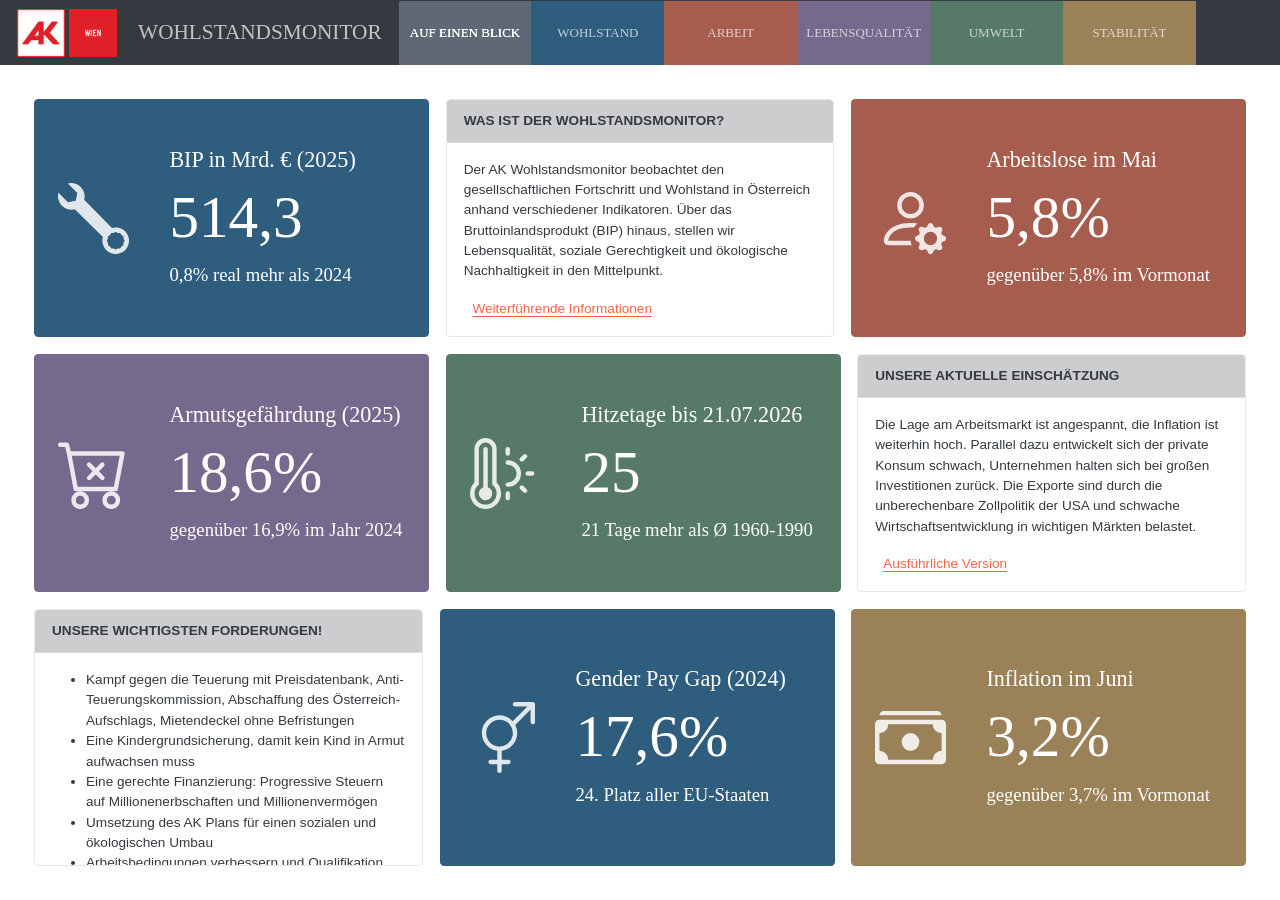
==== commit a3814656: "Built site for gh-pages" ====
--- a/index.html
+++ b/index.html
@@ -1,808 +1,8 @@
-<!DOCTYPE html>
-<html xmlns="http://www.w3.org/1999/xhtml" lang="en" xml:lang="en"><head>
-
-<meta charset="utf-8">
-<meta name="generator" content="quarto-1.9.38">
-
-<meta name="viewport" content="width=device-width, initial-scale=1.0, user-scalable=yes">
-
-
-<title>Wohlstandsmonitor</title>
-<style>
-/* Default styles provided by pandoc.
-** See https://pandoc.org/MANUAL.html#variables-for-html for config info.
-*/
-code{white-space: pre-wrap;}
-span.smallcaps{font-variant: small-caps;}
-div.columns{display: flex; gap: min(4vw, 1.5em);}
-div.column{flex: auto; overflow-x: auto;}
-div.hanging-indent{margin-left: 1.5em; text-indent: -1.5em;}
-ul.task-list{list-style: none;}
-ul.task-list li input[type="checkbox"] {
-  width: 0.8em;
-  margin: 0 0.8em 0.2em -1em; /* quarto-specific, see https://github.com/quarto-dev/quarto-cli/issues/4556 */ 
-  vertical-align: middle;
-}
-</style>
-
-
-<script src="site_libs/quarto-nav/quarto-nav.js"></script>
-<script src="site_libs/clipboard/clipboard.min.js"></script>
-<script src="site_libs/quarto-search/autocomplete.umd.js"></script>
-<script src="site_libs/quarto-search/fuse.min.js"></script>
-<script src="site_libs/quarto-search/quarto-search.js"></script>
-<meta name="quarto:offset" content="./">
-<script src="site_libs/quarto-html/quarto.js" type="module"></script>
-<script src="site_libs/quarto-html/tabsets/tabsets.js" type="module"></script>
-<script src="site_libs/quarto-html/popper.min.js"></script>
-<script src="site_libs/quarto-html/tippy.umd.min.js"></script>
-<script src="site_libs/quarto-html/anchor.min.js"></script>
-<link href="site_libs/quarto-html/tippy.css" rel="stylesheet">
-<link href="site_libs/quarto-html/quarto-syntax-highlighting-15634bcf2e68342d4ad2dfa704d543f6.css" rel="stylesheet" class="quarto-color-scheme" id="quarto-text-highlighting-styles">
-<link href="site_libs/quarto-html/quarto-syntax-highlighting-dark-0a6b7249c26820e032cb0bd839ff02b1.css" rel="stylesheet" class="quarto-color-scheme quarto-color-alternate" id="quarto-text-highlighting-styles">
-<link href="site_libs/quarto-html/quarto-syntax-highlighting-15634bcf2e68342d4ad2dfa704d543f6.css" rel="stylesheet" class="quarto-color-scheme-extra" id="quarto-text-highlighting-styles">
-<script src="site_libs/bootstrap/bootstrap.min.js"></script>
-<link href="site_libs/bootstrap/bootstrap-icons.css" rel="stylesheet">
-<link href="site_libs/bootstrap/bootstrap-4b1a5555568d7417b14eed98a7a90d85.min.css" rel="stylesheet" append-hash="true" class="quarto-color-scheme" id="quarto-bootstrap" data-mode="light">
-<link href="site_libs/bootstrap/bootstrap-dark-4b1a5555568d7417b14eed98a7a90d85.min.css" rel="stylesheet" append-hash="true" class="quarto-color-scheme quarto-color-alternate" id="quarto-bootstrap" data-mode="light">
-<link href="site_libs/bootstrap/bootstrap-4b1a5555568d7417b14eed98a7a90d85.min.css" rel="stylesheet" append-hash="true" class="quarto-color-scheme-extra" id="quarto-bootstrap" data-mode="light">
-<script src="site_libs/quarto-dashboard/quarto-dashboard.js"></script>
-<script src="site_libs/quarto-dashboard/stickythead.js"></script>
-
-
-
-<script src="site_libs/quarto-dashboard/web-components.js" type="module"></script>
-<script src="site_libs/quarto-dashboard/components.js"></script>
-
-<script id="quarto-search-options" type="application/json">{
-  "location": "sidebar",
-  "copy-button": false,
-  "collapse-after": 3,
-  "panel-placement": "start",
-  "type": "textbox",
-  "limit": 50,
-  "keyboard-shortcut": [
-    "f",
-    "/",
-    "s"
-  ],
-  "show-item-context": false,
-  "language": {
-    "search-no-results-text": "No results",
-    "search-matching-documents-text": "matching documents",
-    "search-copy-link-title": "Copy link to search",
-    "search-hide-matches-text": "Hide additional matches",
-    "search-more-match-text": "more match in this document",
-    "search-more-matches-text": "more matches in this document",
-    "search-clear-button-title": "Clear",
-    "search-text-placeholder": "",
-    "search-detached-cancel-button-title": "Cancel",
-    "search-submit-button-title": "Submit",
-    "search-label": "Search"
-  }
-}</script>
-<link href="site_libs/htmltools-fill-0.5.9/fill.css" rel="stylesheet">
-<script src="site_libs/bslib-component-js-0.11.0/components.min.js"></script>
-<script src="site_libs/bslib-component-js-0.11.0/web-components.min.js" type="module"></script>
-<link href="site_libs/bslib-component-css-0.11.0/components.css" rel="stylesheet">
-<script src="site_libs/bslib-tag-require-0.11.0/tag-require.js"></script>
-<script src="site_libs/htmlwidgets-1.6.4/htmlwidgets.js"></script>
-<script src="site_libs/plotly-binding-4.12.0/plotly.js"></script>
-<script src="site_libs/typedarray-0.1/typedarray.min.js"></script>
-<script src="site_libs/jquery-3.6.0/jquery-3.6.0.min.js"></script>
-<link href="site_libs/crosstalk-1.2.2/css/crosstalk.min.css" rel="stylesheet">
-<script src="site_libs/crosstalk-1.2.2/js/crosstalk.min.js"></script>
-<link href="site_libs/plotly-htmlwidgets-css-2.25.2/plotly-htmlwidgets.css" rel="stylesheet">
-<script src="site_libs/plotly-main-2.25.2/plotly-latest.min.js"></script>
-<link href="site_libs/datatables-css-0.0.0/datatables-crosstalk.css" rel="stylesheet">
-<script src="site_libs/datatables-binding-0.34.0/datatables.js"></script>
-<link href="site_libs/dt-core-1.13.6/css/jquery.dataTables.min.css" rel="stylesheet">
-<link href="site_libs/dt-core-1.13.6/css/jquery.dataTables.extra.css" rel="stylesheet">
-<script src="site_libs/dt-core-1.13.6/js/jquery.dataTables.min.js"></script>
-<link href="site_libs/dt-ext-buttons-1.13.6/css/buttons.dataTables.min.css" rel="stylesheet">
-<script src="site_libs/dt-ext-buttons-1.13.6/js/dataTables.buttons.min.js"></script>
-<script src="site_libs/dt-ext-buttons-1.13.6/js/buttons.html5.min.js"></script>
-<script src="site_libs/dt-ext-buttons-1.13.6/js/buttons.colVis.min.js"></script>
-<script src="site_libs/dt-ext-buttons-1.13.6/js/buttons.print.min.js"></script>
-<link href="site_libs/leaflet-1.3.1/leaflet.css" rel="stylesheet">
-<script src="site_libs/leaflet-1.3.1/leaflet.js"></script>
-<link href="site_libs/leafletfix-1.0.0/leafletfix.css" rel="stylesheet">
-<script src="site_libs/proj4-2.6.2/proj4.min.js"></script>
-<script src="site_libs/Proj4Leaflet-1.0.1/proj4leaflet.js"></script>
-<link href="site_libs/rstudio_leaflet-1.3.1/rstudio_leaflet.css" rel="stylesheet">
-<script src="site_libs/leaflet-binding-2.2.3/leaflet.js"></script>
-<script src="site_libs/leaflet-providers-3.0.0/leaflet-providers.js"></script>
-<script src="site_libs/leaflet-providers-plugin-2.2.3/leaflet-providers-plugin.js"></script>
-
-
-</head>
-
-<body class="quarto-dashboard dashboard-fill fullcontent quarto-light">
-
-<header id="quarto-dashboard-header">
-<nav class="navbar navbar-expand-md slim" data-bs-theme="dark">
-  <div class="navbar-container container-fluid">
-    <button class="navbar-toggler" type="button" data-bs-toggle="collapse" data-bs-target="#dashboard-collapse" aria-controls="dashboard-collapse" aria-expanded="false" aria-label="Toggle navigation">
-      <span class="navbar-toggler-icon"></span>
-    </button>    
-
-
-    <div class="navbar-brand-container">
-    <a href="#"><img src="img/aklogo.png" alt="" class="navbar-logo light-content d-inline-block"></a>
-    <a href="#"><img src="img/aklogo.png" alt="" class="navbar-logo dark-content d-inline-block"></a>
-      <div class="navbar-title">
-        <div class="navbar-title-text"><a href="#">Wohlstandsmonitor</a></div>
-        
-        
-      </div>
-    </div>
-<div id="dashboard-collapse" class="navbar-collapse collapse"><ul class="navbar-nav navbar-nav-scroll me-auto" role="tablist"><li class="nav-item" role="presentation"><a id="tab-auf-einen-blick" class="nav-link active" data-bs-toggle="tab" role="tab" data-bs-target="#auf-einen-blick" data-scrolling="false" href="#auf-einen-blick" aria-controls="auf-einen-blick" aria-selected="true"><span class="nav-link-text">Auf einen Blick</span></a></li><li class="nav-item" role="presentation"><a id="tab-wohlstand" class="nav-link" data-bs-toggle="tab" role="tab" data-bs-target="#wohlstand" data-scrolling="false" href="#wohlstand" aria-controls="wohlstand" aria-selected="false"><span class="nav-link-text">Wohlstand</span></a></li><li class="nav-item" role="presentation"><a id="tab-arbeit" class="nav-link" data-bs-toggle="tab" role="tab" data-bs-target="#arbeit" data-scrolling="false" href="#arbeit" aria-controls="arbeit" aria-selected="false"><span class="nav-link-text">Arbeit</span></a></li><li class="nav-item" role="presentation"><a id="tab-lebensqualität" class="nav-link" data-bs-toggle="tab" role="tab" data-bs-target="#lebensqualität" data-scrolling="false" href="#lebensqualität" aria-controls="lebensqualität" aria-selected="false"><span class="nav-link-text">Lebensqualität</span></a></li><li class="nav-item" role="presentation"><a id="tab-umwelt" class="nav-link" data-bs-toggle="tab" role="tab" data-bs-target="#umwelt" data-scrolling="false" href="#umwelt" aria-controls="umwelt" aria-selected="false"><span class="nav-link-text">Umwelt</span></a></li><li class="nav-item" role="presentation"><a id="tab-stabilität" class="nav-link" data-bs-toggle="tab" role="tab" data-bs-target="#stabilität" data-scrolling="false" href="#stabilität" aria-controls="stabilität" aria-selected="false"><span class="nav-link-text">Stabilität</span></a></li></ul><div class="quarto-dashboard-links"><a class="quarto-dashboard-link" href="mailto:matthias.schnetzer@akwien.at"><i class="bi bi-envelope"></i></a><a class="quarto-dashboard-link" href="https://github.com/mschnetzer"><i class="bi bi-github"></i></a><a class="quarto-dashboard-link" href="https://bsky.app/profile/matschnetzer.bsky.social"><i class="bi bi-bluesky"></i></a></div></div></div>
-</nav>
-</header>
-<div id="quarto-search-results"></div>
-<!-- content -->
-<div id="quarto-content" class="quarto-container page-layout-custom quarto-dashboard-content bslib-gap-spacing html-fill-container bslib-page-fill quarto-dashboard-pages">
-<!-- sidebar -->
-<!-- margin-sidebar -->
-<!-- main -->
-
-<div class="bslib-grid-item html-fill-item tab-content bslib-grid" data-layout="fill" style="display: grid; grid-template-rows: minmax(3em, 1fr); grid-auto-columns: minmax(0, 1fr);">
-<div id="auf-einen-blick" class="dashboard-page tab-pane show active html-fill-item html-fill-container" data-orientation="rows" aria-labelledby="tab-auf-einen-blick">
-<div class="html-fill-item html-fill-container bslib-grid" style="display: grid; grid-template-rows: minmax(3em, max-content) minmax(3em, max-content) minmax(3em, max-content); grid-auto-columns: minmax(0, 1fr);">
-<div class="html-fill-item html-fill-container bslib-grid" style="display: grid; grid-template-columns: minmax(3em, 33.5fr) minmax(3em, 33fr) minmax(3em, 33.5fr);
-grid-auto-rows: minmax(0, 1fr);">
-<div class="card bslib-card bslib-mb-spacing html-fill-item html-fill-container bslib-value-box showcase-left-center" data-bslib-card-init="" data-require-bs-caller="card()" data-require-bs-version="5 5" style="color:#FFFFFF;background-color:#2F5D7E;--bslib-color-fg:#FFFFFF;--bslib-color-bg:#2F5D7E;">
-<div class="card-body bslib-gap-spacing html-fill-item html-fill-container" style="margin-top:auto;margin-bottom:auto;flex:1 1 auto; padding:0;">
-<div class="value-box-grid html-fill-item" style="--bslib-grid-height:auto;--bslib-grid-height-mobile:auto;---bslib-value-box-showcase-w:30%;---bslib-value-box-showcase-w-fs:1fr;---bslib-value-box-showcase-max-h:100px;---bslib-value-box-showcase-max-h-fs:67%;">
-<div class="value-box-showcase html-fill-item html-fill-container"><svg xmlns="http://www.w3.org/2000/svg" viewbox="0 0 16 16" class="bi bi-wrench " style="height:1em;width:1em;fill:currentColor;vertical-align:-0.125em;" aria-hidden="true" role="img"><path d="M.102 2.223A3.004 3.004 0 0 0 3.78 5.897l6.341 6.252A3.003 3.003 0 0 0 13 16a3 3 0 1 0-.851-5.878L5.897 3.781A3.004 3.004 0 0 0 2.223.1l2.141 2.142L4 4l-1.757.364L.102 2.223zm13.37 9.019.528.026.287.445.445.287.026.529L15 13l-.242.471-.026.529-.445.287-.287.445-.529.026L13 15l-.471-.242-.529-.026-.287-.445-.445-.287-.026-.529L11 13l.242-.471.026-.529.445-.287.287-.445.529-.026L13 11l.471.242z"></path></svg></div>
-<div class="value-box-area html-fill-item html-fill-container">
-<div class="value-box-title html-fill-item html-fill-container">BIP in Mrd. € (2025)</div>
-<p class="value-box-value">514,3</p>
-<p>0,8% real mehr als 2024</p>
-</div>
-</div>
-</div>
-<script data-bslib-card-init="">bslib.Card.initializeAllCards();</script>
-<script data-bslib-card-init="">bslib.Card.initializeAllCards();</script></div><div class="card info-card flow bslib-card html-fill-container" data-title="Was ist der Wohlstandsmonitor?<i class='bi bi-grid-3x3-gap-fill'></i>" data-fill="false" data-bslib-card-init="" data-require-bs-caller="card()">
-<div class="card-header"><div class="card-title"><span style="display: inline">
-Was ist der Wohlstandsmonitor?</span></div><i class="bi bi-grid-3x3-gap-fill"></i>
-</div>
-<div class="card-body html-fill-item html-fill-container">
-<p>Der AK Wohlstandsmonitor beobachtet den gesellschaftlichen Fortschritt und Wohlstand in Österreich anhand verschiedener Indikatoren. Über das Bruttoinlandsprodukt (BIP) hinaus, stellen wir Lebensqualität, soziale Gerechtigkeit und ökologische Nachhaltigkeit in den Mittelpunkt.</p>
-<p><i class="bi bi-box-arrow-up-left"></i> <a href="https://www.akwien.at/wohlstandsbericht">Weiterführende Informationen</a></p>
-</div>
-<script data-bslib-card-init="">bslib.Card.initializeAllCards();</script></div><div class="card bslib-card bslib-mb-spacing html-fill-item html-fill-container bslib-value-box showcase-left-center" data-bslib-card-init="" data-require-bs-caller="card()" data-require-bs-version="5 5" style="color:#FFFFFF;background-color:#A65D4E;--bslib-color-fg:#FFFFFF;--bslib-color-bg:#A65D4E;">
-<div class="card-body bslib-gap-spacing html-fill-item html-fill-container" style="margin-top:auto;margin-bottom:auto;flex:1 1 auto; padding:0;">
-<div class="value-box-grid html-fill-item" style="--bslib-grid-height:auto;--bslib-grid-height-mobile:auto;---bslib-value-box-showcase-w:30%;---bslib-value-box-showcase-w-fs:1fr;---bslib-value-box-showcase-max-h:100px;---bslib-value-box-showcase-max-h-fs:67%;">
-<div class="value-box-showcase html-fill-item html-fill-container"><svg xmlns="http://www.w3.org/2000/svg" viewbox="0 0 16 16" class="bi bi-person-gear " style="height:1em;width:1em;fill:currentColor;vertical-align:-0.125em;" aria-hidden="true" role="img"><path d="M11 5a3 3 0 1 1-6 0 3 3 0 0 1 6 0ZM8 7a2 2 0 1 0 0-4 2 2 0 0 0 0 4Zm.256 7a4.474 4.474 0 0 1-.229-1.004H3c.001-.246.154-.986.832-1.664C4.484 10.68 5.711 10 8 10c.26 0 .507.009.74.025.226-.341.496-.65.804-.918C9.077 9.038 8.564 9 8 9c-5 0-6 3-6 4s1 1 1 1h5.256Zm3.63-4.54c.18-.613 1.048-.613 1.229 0l.043.148a.64.64 0 0 0 .921.382l.136-.074c.561-.306 1.175.308.87.869l-.075.136a.64.64 0 0 0 .382.92l.149.045c.612.18.612 1.048 0 1.229l-.15.043a.64.64 0 0 0-.38.921l.074.136c.305.561-.309 1.175-.87.87l-.136-.075a.64.64 0 0 0-.92.382l-.045.149c-.18.612-1.048.612-1.229 0l-.043-.15a.64.64 0 0 0-.921-.38l-.136.074c-.561.305-1.175-.309-.87-.87l.075-.136a.64.64 0 0 0-.382-.92l-.148-.045c-.613-.18-.613-1.048 0-1.229l.148-.043a.64.64 0 0 0 .382-.921l-.074-.136c-.306-.561.308-1.175.869-.87l.136.075a.64.64 0 0 0 .92-.382l.045-.148ZM14 12.5a1.5 1.5 0 1 0-3 0 1.5 1.5 0 0 0 3 0Z"></path></svg></div>
-<div class="value-box-area html-fill-item html-fill-container">
-<div class="value-box-title html-fill-item html-fill-container">Arbeitslose im Mai</div>
-<p class="value-box-value">5,8%</p>
-<p>gegenüber 5,8% im Vormonat</p>
-</div>
-</div>
-</div>
-<script data-bslib-card-init="">bslib.Card.initializeAllCards();</script>
-<script data-bslib-card-init="">bslib.Card.initializeAllCards();</script></div>
-</div>
-<div class="html-fill-item html-fill-container bslib-grid" style="display: grid; grid-template-columns: minmax(3em, 33.5fr) minmax(3em, 33.5fr) minmax(3em, 33fr);
-grid-auto-rows: minmax(0, 1fr);">
-<div class="card bslib-card bslib-mb-spacing html-fill-item html-fill-container bslib-value-box showcase-left-center" data-bslib-card-init="" data-require-bs-caller="card()" data-require-bs-version="5 5" style="color:#FFFFFF;background-color:#756A8D;--bslib-color-fg:#FFFFFF;--bslib-color-bg:#756A8D;">
-<div class="card-body bslib-gap-spacing html-fill-item html-fill-container" style="margin-top:auto;margin-bottom:auto;flex:1 1 auto; padding:0;">
-<div class="value-box-grid html-fill-item" style="--bslib-grid-height:auto;--bslib-grid-height-mobile:auto;---bslib-value-box-showcase-w:30%;---bslib-value-box-showcase-w-fs:1fr;---bslib-value-box-showcase-max-h:100px;---bslib-value-box-showcase-max-h-fs:67%;">
-<div class="value-box-showcase html-fill-item html-fill-container"><svg xmlns="http://www.w3.org/2000/svg" viewbox="0 0 16 16" class="bi bi-cart-x " style="height:1em;width:1em;fill:currentColor;vertical-align:-0.125em;" aria-hidden="true" role="img"><path d="M7.354 5.646a.5.5 0 1 0-.708.708L7.793 7.5 6.646 8.646a.5.5 0 1 0 .708.708L8.5 8.207l1.146 1.147a.5.5 0 0 0 .708-.708L9.207 7.5l1.147-1.146a.5.5 0 0 0-.708-.708L8.5 6.793 7.354 5.646z"></path>
-<path d="M.5 1a.5.5 0 0 0 0 1h1.11l.401 1.607 1.498 7.985A.5.5 0 0 0 4 12h1a2 2 0 1 0 0 4 2 2 0 0 0 0-4h7a2 2 0 1 0 0 4 2 2 0 0 0 0-4h1a.5.5 0 0 0 .491-.408l1.5-8A.5.5 0 0 0 14.5 3H2.89l-.405-1.621A.5.5 0 0 0 2 1H.5zm3.915 10L3.102 4h10.796l-1.313 7h-8.17zM6 14a1 1 0 1 1-2 0 1 1 0 0 1 2 0zm7 0a1 1 0 1 1-2 0 1 1 0 0 1 2 0z"></path></svg></div>
-<div class="value-box-area html-fill-item html-fill-container">
-<div class="value-box-title html-fill-item html-fill-container">Armutsgefährdung (2025)</div>
-<p class="value-box-value">18,6%</p>
-<p>gegenüber 16,9% im Jahr 2024</p>
-</div>
-</div>
-</div>
-<script data-bslib-card-init="">bslib.Card.initializeAllCards();</script>
-<script data-bslib-card-init="">bslib.Card.initializeAllCards();</script></div><div class="card bslib-card bslib-mb-spacing html-fill-item html-fill-container bslib-value-box showcase-left-center" data-bslib-card-init="" data-require-bs-caller="card()" data-require-bs-version="5 5" style="color:#FFFFFF;background-color:#577A68;--bslib-color-fg:#FFFFFF;--bslib-color-bg:#577A68;">
-<div class="card-body bslib-gap-spacing html-fill-item html-fill-container" style="margin-top:auto;margin-bottom:auto;flex:1 1 auto; padding:0;">
-<div class="value-box-grid html-fill-item" style="--bslib-grid-height:auto;--bslib-grid-height-mobile:auto;---bslib-value-box-showcase-w:30%;---bslib-value-box-showcase-w-fs:1fr;---bslib-value-box-showcase-max-h:100px;---bslib-value-box-showcase-max-h-fs:67%;">
-<div class="value-box-showcase html-fill-item html-fill-container"><svg xmlns="http://www.w3.org/2000/svg" viewbox="0 0 16 16" class="bi bi-thermometer-sun " style="height:1em;width:1em;fill:currentColor;vertical-align:-0.125em;" aria-hidden="true" role="img"><path d="M5 12.5a1.5 1.5 0 1 1-2-1.415V2.5a.5.5 0 0 1 1 0v8.585A1.5 1.5 0 0 1 5 12.5z"></path>
-<path d="M1 2.5a2.5 2.5 0 0 1 5 0v7.55a3.5 3.5 0 1 1-5 0V2.5zM3.5 1A1.5 1.5 0 0 0 2 2.5v7.987l-.167.15a2.5 2.5 0 1 0 3.333 0L5 10.486V2.5A1.5 1.5 0 0 0 3.5 1zm5 1a.5.5 0 0 1 .5.5v1a.5.5 0 0 1-1 0v-1a.5.5 0 0 1 .5-.5zm4.243 1.757a.5.5 0 0 1 0 .707l-.707.708a.5.5 0 1 1-.708-.708l.708-.707a.5.5 0 0 1 .707 0zM8 5.5a.5.5 0 0 1 .5-.5 3 3 0 1 1 0 6 .5.5 0 0 1 0-1 2 2 0 0 0 0-4 .5.5 0 0 1-.5-.5zM12.5 8a.5.5 0 0 1 .5-.5h1a.5.5 0 1 1 0 1h-1a.5.5 0 0 1-.5-.5zm-1.172 2.828a.5.5 0 0 1 .708 0l.707.708a.5.5 0 0 1-.707.707l-.708-.707a.5.5 0 0 1 0-.708zM8.5 12a.5.5 0 0 1 .5.5v1a.5.5 0 0 1-1 0v-1a.5.5 0 0 1 .5-.5z"></path></svg></div>
-<div class="value-box-area html-fill-item html-fill-container">
-<div class="value-box-title html-fill-item html-fill-container">Hitzetage bis 21.07.2026</div>
-<p class="value-box-value">25</p>
-<p>21 Tage mehr als Ø 1960-1990</p>
-</div>
-</div>
-</div>
-<script data-bslib-card-init="">bslib.Card.initializeAllCards();</script>
-<script data-bslib-card-init="">bslib.Card.initializeAllCards();</script></div><div class="card info-card flow bslib-card html-fill-container" data-title="Unsere aktuelle Einschätzung<i class='bi bi-lightbulb-fill'></i>" data-fill="false" data-bslib-card-init="" data-require-bs-caller="card()">
-<div class="card-header"><div class="card-title"><span style="display: inline">
-Unsere aktuelle Einschätzung</span></div><i class="bi bi-lightbulb-fill"></i>
-</div>
-<div class="card-body html-fill-item html-fill-container">
-<p>Die Lage am Arbeitsmarkt ist angespannt, die Inflation ist weiterhin hoch. Parallel dazu entwickelt sich der private Konsum schwach, Unternehmen halten sich bei großen Investitionen zurück. Die Exporte sind durch die unberechenbare Zollpolitik der USA und schwache Wirtschaftsentwicklung in wichtigen Märkten belastet.</p>
-<p><i class="bi bi-box-arrow-up-left"></i> <a href="https://www.akwien.at/unsere-forderungen">Ausführliche Version</a></p>
-</div>
-<script data-bslib-card-init="">bslib.Card.initializeAllCards();</script></div>
-</div>
-<div class="html-fill-item html-fill-container bslib-grid" style="display: grid; grid-template-columns: minmax(3em, 33fr) minmax(3em, 33.5fr) minmax(3em, 33.5fr);
-grid-auto-rows: minmax(0, 1fr);">
-<div class="card info-card flow bslib-card html-fill-container" data-title="Unsere wichtigsten Forderungen!<i class='bi bi-megaphone-fill'></i>" data-fill="false" data-bslib-card-init="" data-require-bs-caller="card()">
-<div class="card-header"><div class="card-title"><span style="display: inline">
-Unsere wichtigsten Forderungen!</span></div><i class="bi bi-megaphone-fill"></i>
-</div>
-<div class="card-body html-fill-item html-fill-container">
-<ul>
-<li>Kampf gegen die Teuerung mit Preisdatenbank, Anti-Teuerungskommission, Abschaffung des Österreich-Aufschlags, Mietendeckel ohne Befristungen</li>
-<li>Eine Kindergrundsicherung, damit kein Kind in Armut aufwachsen muss</li>
-<li>Eine gerechte Finanzierung: Progressive Steuern auf Millionenerbschaften und Millionenvermögen</li>
-<li>Umsetzung des AK Plans für einen sozialen und ökologischen Umbau</li>
-<li>Arbeitsbedingungen verbessern und Qualifikation ermöglichen</li>
-</ul>
-</div>
-<script data-bslib-card-init="">bslib.Card.initializeAllCards();</script></div><div class="card bslib-card bslib-mb-spacing html-fill-item html-fill-container bslib-value-box showcase-left-center" data-bslib-card-init="" data-require-bs-caller="card()" data-require-bs-version="5 5" style="color:#FFFFFF;background-color:#2F5D7E;--bslib-color-fg:#FFFFFF;--bslib-color-bg:#2F5D7E;">
-<div class="card-body bslib-gap-spacing html-fill-item html-fill-container" style="margin-top:auto;margin-bottom:auto;flex:1 1 auto; padding:0;">
-<div class="value-box-grid html-fill-item" style="--bslib-grid-height:auto;--bslib-grid-height-mobile:auto;---bslib-value-box-showcase-w:30%;---bslib-value-box-showcase-w-fs:1fr;---bslib-value-box-showcase-max-h:100px;---bslib-value-box-showcase-max-h-fs:67%;">
-<div class="value-box-showcase html-fill-item html-fill-container"><svg xmlns="http://www.w3.org/2000/svg" viewbox="0 0 16 16" class="bi bi-gender-ambiguous " style="height:1em;width:1em;fill:currentColor;vertical-align:-0.125em;" aria-hidden="true" role="img"><path fill-rule="evenodd" d="M11.5 1a.5.5 0 0 1 0-1h4a.5.5 0 0 1 .5.5v4a.5.5 0 0 1-1 0V1.707l-3.45 3.45A4 4 0 0 1 8.5 10.97V13H10a.5.5 0 0 1 0 1H8.5v1.5a.5.5 0 0 1-1 0V14H6a.5.5 0 0 1 0-1h1.5v-2.03a4 4 0 1 1 3.471-6.648L14.293 1H11.5zm-.997 4.346a3 3 0 1 0-5.006 3.309 3 3 0 0 0 5.006-3.31z"></path></svg></div>
-<div class="value-box-area html-fill-item html-fill-container">
-<div class="value-box-title html-fill-item html-fill-container">Gender Pay Gap (2024)</div>
-<p class="value-box-value">17,6%</p>
-<p>24. Platz aller EU-Staaten</p>
-</div>
-</div>
-</div>
-<script data-bslib-card-init="">bslib.Card.initializeAllCards();</script>
-<script data-bslib-card-init="">bslib.Card.initializeAllCards();</script></div><div class="card bslib-card bslib-mb-spacing html-fill-item html-fill-container bslib-value-box showcase-left-center" data-bslib-card-init="" data-require-bs-caller="card()" data-require-bs-version="5 5" style="color:#FFFFFF;background-color:#9A8158;--bslib-color-fg:#FFFFFF;--bslib-color-bg:#9A8158;">
-<div class="card-body bslib-gap-spacing html-fill-item html-fill-container" style="margin-top:auto;margin-bottom:auto;flex:1 1 auto; padding:0;">
-<div class="value-box-grid html-fill-item" style="--bslib-grid-height:auto;--bslib-grid-height-mobile:auto;---bslib-value-box-showcase-w:30%;---bslib-value-box-showcase-w-fs:1fr;---bslib-value-box-showcase-max-h:100px;---bslib-value-box-showcase-max-h-fs:67%;">
-<div class="value-box-showcase html-fill-item html-fill-container"><svg xmlns="http://www.w3.org/2000/svg" viewbox="0 0 16 16" class="bi bi-cash-stack " style="height:1em;width:1em;fill:currentColor;vertical-align:-0.125em;" aria-hidden="true" role="img"><path d="M1 3a1 1 0 0 1 1-1h12a1 1 0 0 1 1 1H1zm7 8a2 2 0 1 0 0-4 2 2 0 0 0 0 4z"></path>
-<path d="M0 5a1 1 0 0 1 1-1h14a1 1 0 0 1 1 1v8a1 1 0 0 1-1 1H1a1 1 0 0 1-1-1V5zm3 0a2 2 0 0 1-2 2v4a2 2 0 0 1 2 2h10a2 2 0 0 1 2-2V7a2 2 0 0 1-2-2H3z"></path></svg></div>
-<div class="value-box-area html-fill-item html-fill-container">
-<div class="value-box-title html-fill-item html-fill-container">Inflation im Juni</div>
-<p class="value-box-value">3,2%</p>
-<p>gegenüber 3,7% im Vormonat</p>
-</div>
-</div>
-</div>
-<script data-bslib-card-init="">bslib.Card.initializeAllCards();</script>
-<script data-bslib-card-init="">bslib.Card.initializeAllCards();</script></div>
-</div>
-</div>
-</div>
-<div id="wohlstand" class="dashboard-page tab-pane grid-skip html-fill-item html-fill-container" data-orientation="rows" aria-labelledby="tab-wohlstand">
-<div class="html-fill-item html-fill-container bslib-grid" style="display: grid; grid-template-rows: minmax(3em, 60fr) minmax(3em, 40fr); grid-auto-columns: minmax(0, 1fr);">
-<div class="html-fill-item html-fill-container bslib-grid" style="display: grid; grid-template-columns: minmax(3em, 60fr) minmax(3em, 40fr);
-grid-auto-rows: minmax(0, 1fr);">
-<div class="card tabset html-fill-item html-fill-container bslib-card" data-bslib-card-init="" data-require-bs-caller="card()">
-<div class="card-header dashboard-card-no-title bslib-navs-card-title">
-
-<ul class="nav nav-tabs card-header-tabs" role="tablist" data-tabsetid="card-tabset-10"><li class="nav-item" role="presentation"><a href="#card-tabset-10-1" role="tab" data-toggle="tab" data-bs-toggle="tab" data-value="BIP pro Kopf in Österreich" aria-selected="true" class="nav-link active">BIP pro Kopf in Österreich</a></li><li class="nav-item" role="presentation"><a href="#card-tabset-10-2" role="tab" data-toggle="tab" data-bs-toggle="tab" data-value="Rohdaten" aria-selected="false" class="nav-link">Rohdaten</a></li></ul></div>
-
-
-<div class="tab-content html-fill-item html-fill-container" data-tabset-id="card-tabset-10"><div class="tab-pane active show html-fill-item html-fill-container" role="tabpanel" id="card-tabset-10-1"><div class="card-body html-fill-item html-fill-container" data-title="BIP pro Kopf in Österreich">
-<div class="cell-output-display html-fill-item html-fill-container">
-<div class="plotly html-widget html-fill-item html-fill-container" id="htmlwidget-4a3b950944954421f40d" style="width:100%;height:406px;"></div>
-<script type="application/json" data-for="htmlwidget-4a3b950944954421f40d">{"x":{"data":[{"x":[10957,11323,11688,12053,12418,12784,13149,13514,13879,14245,14610,14975,15340,15706,16071,16436,16801,17167,17532,17897,18262,18628,18993,19358,19723,20089],"y":[37880,38230,38610,38880,39620,40270,41370,42790,43270,41620,42280,43370,43450,43080,43070,43200,43550,44260,45140,45730,42650,44580,46430,45670,45140,45380],"text":["2000: 37.880 €","2001: 38.230 €","2002: 38.610 €","2003: 38.880 €","2004: 39.620 €","2005: 40.270 €","2006: 41.370 €","2007: 42.790 €","2008: 43.270 €","2009: 41.620 €","2010: 42.280 €","2011: 43.370 €","2012: 43.450 €","2013: 43.080 €","2014: 43.070 €","2015: 43.200 €","2016: 43.550 €","2017: 44.260 €","2018: 45.140 €","2019: 45.730 €","2020: 42.650 €","2021: 44.580 €","2022: 46.430 €","2023: 45.670 €","2024: 45.140 €","2025: 45.380 €"],"type":"scatter","mode":"markers","marker":{"autocolorscale":false,"color":"rgba(139,0,0,1)","opacity":1,"size":7.559055118110237,"symbol":"circle","line":{"width":1.8897637795275593,"color":"rgba(139,0,0,1)"}},"hoveron":"points","showlegend":false,"xaxis":"x","yaxis":"y","hoverinfo":"text","frame":null},{"x":[10957,11323,11688,12053,12418,12784,13149,13514,13879,14245,14610,14975,15340,15706,16071,16436,16801,17167,17532,17897,18262,18628,18993,19358,19723,20089],"y":[37880,38230,38610,38880,39620,40270,41370,42790,43270,41620,42280,43370,43450,43080,43070,43200,43550,44260,45140,45730,42650,44580,46430,45670,45140,45380],"text":"","type":"scatter","mode":"lines","line":{"width":5.2913385826771648,"color":"rgba(139,0,0,1)","dash":"solid"},"hoveron":"points","showlegend":false,"xaxis":"x","yaxis":"y","hoverinfo":"text","frame":null}],"layout":{"margin":{"t":25.298464092984645,"r":9.2984640929846432,"b":28.825238688252391,"l":73.457866334578682},"paper_bgcolor":"rgba(255,255,255,1)","font":{"color":"rgba(0,0,0,1)","family":"Roboto Condensed","size":18.596928185969279},"xaxis":{"domain":[0,1],"automargin":true,"type":"linear","autorange":false,"range":[10500.4,20545.599999999999],"tickmode":"array","ticktext":["2000","2010","2020"],"tickvals":[10957,14610,18262],"categoryorder":"array","categoryarray":["2000","2010","2020"],"nticks":null,"ticks":"","tickcolor":null,"ticklen":4.6492320464923198,"tickwidth":0,"showticklabels":true,"tickfont":{"color":"rgba(77,77,77,1)","family":"Roboto Condensed","size":14.877542548775427},"tickangle":-0,"showline":false,"linecolor":null,"linewidth":0,"showgrid":true,"gridcolor":"rgba(235,235,235,1)","gridwidth":0.8453149175440583,"zeroline":false,"anchor":"y","title":{"text":"","font":{"color":"rgba(0,0,0,1)","family":"Roboto Condensed","size":18.596928185969279}},"hoverformat":".2f"},"yaxis":{"domain":[0,1],"automargin":true,"type":"linear","autorange":false,"range":[37452.5,46857.5],"tickmode":"array","ticktext":["37.500 €","40.000 €","42.500 €","45.000 €"],"tickvals":[37500,40000,42500,45000],"categoryorder":"array","categoryarray":["37.500 €","40.000 €","42.500 €","45.000 €"],"nticks":null,"ticks":"","tickcolor":null,"ticklen":4.6492320464923216,"tickwidth":0,"showticklabels":true,"tickfont":{"color":"rgba(77,77,77,1)","family":"Roboto Condensed","size":14.87754254877543},"tickangle":-0,"showline":false,"linecolor":null,"linewidth":0,"showgrid":true,"gridcolor":"rgba(235,235,235,1)","gridwidth":0.8453149175440583,"zeroline":false,"anchor":"x","title":{"text":"","font":{"color":"rgba(0,0,0,1)","family":"Roboto Condensed","size":18.596928185969279}},"hoverformat":".2f"},"shapes":[],"showlegend":false,"legend":{"bgcolor":null,"bordercolor":null,"borderwidth":0,"font":{"color":"rgba(0,0,0,1)","family":"Roboto Condensed","size":14.877542548775427}},"hovermode":"closest","barmode":"relative","hoverlabel":{"bgcolor":"white","font":{"family":"Roboto Condensed"}}},"config":{"doubleClick":"reset","modeBarButtonsToAdd":["hoverclosest","hovercompare"],"showSendToCloud":false},"source":"A","attrs":{"df8857a79f98":{"x":{},"y":{},"text":{},"type":"scatter"},"df883ddee11d":{"x":{},"y":{}}},"cur_data":"df8857a79f98","visdat":{"df8857a79f98":["function (y) ","x"],"df883ddee11d":["function (y) ","x"]},"highlight":{"on":"plotly_click","persistent":false,"dynamic":false,"selectize":false,"opacityDim":0.20000000000000001,"selected":{"opacity":1},"debounce":0},"shinyEvents":["plotly_hover","plotly_click","plotly_selected","plotly_relayout","plotly_brushed","plotly_brushing","plotly_clickannotation","plotly_doubleclick","plotly_deselect","plotly_afterplot","plotly_sunburstclick"],"base_url":"https://plot.ly"},"evals":[],"jsHooks":[]}</script>
-</div>
-</div></div><div class="tab-pane html-fill-item html-fill-container" role="tabpanel" id="card-tabset-10-2"><div class="card-body html-fill-item html-fill-container" data-title="Rohdaten">
-<div class="cell-output-display html-fill-item html-fill-container">
-<div class="datatables html-widget html-fill-item html-fill-container" id="htmlwidget-b178df8cc8db57d42535" style="width:100%;height:auto;"></div>
-<script type="application/json" data-for="htmlwidget-b178df8cc8db57d42535">{"x":{"filter":"none","vertical":false,"extensions":["Buttons"],"data":[["1","2","3","4","5","6","7","8","9","10","11","12","13","14","15","16","17","18","19","20","21","22","23","24","25","26"],[2000,2001,2002,2003,2004,2005,2006,2007,2008,2009,2010,2011,2012,2013,2014,2015,2016,2017,2018,2019,2020,2021,2022,2023,2024,2025],[37880,38230,38610,38880,39620,40270,41370,42790,43270,41620,42280,43370,43450,43080,43070,43200,43550,44260,45140,45730,42650,44580,46430,45670,45140,45380]],"container":"<table class=\"stripe hover\">\n  <thead>\n    <tr>\n      <th> <\/th>\n      <th>Jahr<\/th>\n      <th>BIP pro Kopf<\/th>\n    <\/tr>\n  <\/thead>\n<\/table>","options":{"bPaginate":false,"dom":"Bfrtip","language":{"info":"Showing _TOTAL_ entries","url":"https://cdn.datatables.net/plug-ins/1.11.3/i18n/de_de.json"},"buttons":["copy","csv"],"columnDefs":[{"className":"dt-right","targets":[1,2]},{"orderable":false,"targets":0},{"name":" ","targets":0},{"name":"year","targets":1},{"name":"values","targets":2}],"order":[],"autoWidth":false,"orderClasses":false},"selection":{"mode":"multiple","selected":null,"target":"row","selectable":null}},"evals":[],"jsHooks":[]}</script>
-</div>
-</div></div></div><script data-bslib-card-init="">bslib.Card.initializeAllCards();</script></div><div class="html-fill-item html-fill-container bslib-grid" style="display: grid; grid-template-rows: minmax(3em, 1fr); grid-auto-columns: minmax(0, 1fr);">
-<div class="card cell html-fill-item html-fill-container bslib-card" data-title="BIP pro Kopf im Europavergleich 2025" data-bslib-card-init="" data-require-bs-caller="card()">
-<div class="card-header"><div class="card-title"><span style="display: inline">
-BIP pro Kopf im Europavergleich 2025
-</span></div></div>
-<div class="card-body html-fill-item html-fill-container">
-<div class="cell-output-display html-fill-item html-fill-container">
-<div class="plotly html-widget html-fill-item html-fill-container" id="htmlwidget-626fce607092e30e225b" style="width:100%;height:406px;"></div>
-<script type="application/json" data-for="htmlwidget-626fce607092e30e225b">{"x":{"data":[{"x":[0,44650,null,0,11710,null,0,22510,null,0,60390,null,0,43210,null,0,21250,null,0,94930,null,0,28320,null,0,38360,null,0,17590,null,0,33080,null,0,30590,null,0,17520,null,0,20260,null,0,100380,null,0,16370,null,0,35000,null,0,51400,null,0,45380,null,0,17170,null,0,22560,null,0,13190,null,0,25680,null,0,19270,null,0,43450,null,0,49310],"y":[20,20,null,1,1,null,10,10,null,24,24,null,18,18,null,9,9,null,25,25,null,13,13,null,17,17,null,6,6,null,15,15,null,14,14,null,5,5,null,8,8,null,26,26,null,3,3,null,16,16,null,23,23,null,21,21,null,4,4,null,11,11,null,2,2,null,12,12,null,7,7,null,19,19,null,22,22],"text":["Belgien: 44.650 €","Belgien: 44.650 €",null,"Bulgarien: 11.710 €","Bulgarien: 11.710 €",null,"Tschechische Republik: 22.510 €","Tschechische Republik: 22.510 €",null,"Dänemark: 60.390 €","Dänemark: 60.390 €",null,"Deutschland: 43.210 €","Deutschland: 43.210 €",null,"Estland: 21.250 €","Estland: 21.250 €",null,"Irland: 94.930 €","Irland: 94.930 €",null,"Spanien: 28.320 €","Spanien: 28.320 €",null,"Frankreich: 38.360 €","Frankreich: 38.360 €",null,"Kroatien: 17.590 €","Kroatien: 17.590 €",null,"Italien: 33.080 €","Italien: 33.080 €",null,"Zypern: 30.590 €","Zypern: 30.590 €",null,"Lettland: 17.520 €","Lettland: 17.520 €",null,"Litauen: 20.260 €","Litauen: 20.260 €",null,"Luxemburg: 100.380 €","Luxemburg: 100.380 €",null,"Ungarn: 16.370 €","Ungarn: 16.370 €",null,"Malta: 35.000 €","Malta: 35.000 €",null,"Niederlande: 51.400 €","Niederlande: 51.400 €",null,"Österreich: 45.380 €","Österreich: 45.380 €",null,"Polen: 17.170 €","Polen: 17.170 €",null,"Portugal: 22.560 €","Portugal: 22.560 €",null,"Rumänien: 13.190 €","Rumänien: 13.190 €",null,"Slowenien: 25.680 €","Slowenien: 25.680 €",null,"Slowakei: 19.270 €","Slowakei: 19.270 €",null,"Finnland: 43.450 €","Finnland: 43.450 €",null,"Schweden: 49.310 €","Schweden: 49.310 €"],"type":"scatter","mode":"lines","line":{"width":5.2913385826771648,"color":"rgba(139,0,0,1)","dash":"solid"},"hoveron":"points","showlegend":false,"xaxis":"x","yaxis":"y","hoverinfo":"text","frame":null},{"x":[44650,11710,22510,60390,43210,21250,94930,28320,38360,17590,33080,30590,17520,20260,100380,16370,35000,51400,45380,17170,22560,13190,25680,19270,43450,49310],"y":[20,1,10,24,18,9,25,13,17,6,15,14,5,8,26,3,16,23,21,4,11,2,12,7,19,22],"text":["Belgien: 44.650 €","Bulgarien: 11.710 €","Tschechische Republik: 22.510 €","Dänemark: 60.390 €","Deutschland: 43.210 €","Estland: 21.250 €","Irland: 94.930 €","Spanien: 28.320 €","Frankreich: 38.360 €","Kroatien: 17.590 €","Italien: 33.080 €","Zypern: 30.590 €","Lettland: 17.520 €","Litauen: 20.260 €","Luxemburg: 100.380 €","Ungarn: 16.370 €","Malta: 35.000 €","Niederlande: 51.400 €","Österreich: 45.380 €","Polen: 17.170 €","Portugal: 22.560 €","Rumänien: 13.190 €","Slowenien: 25.680 €","Slowakei: 19.270 €","Finnland: 43.450 €","Schweden: 49.310 €"],"type":"scatter","mode":"markers","marker":{"autocolorscale":false,"color":"rgba(139,0,0,1)","opacity":1,"size":7.559055118110237,"symbol":"circle","line":{"width":1.8897637795275593,"color":"rgba(139,0,0,1)"}},"hoveron":"points","showlegend":false,"xaxis":"x","yaxis":"y","hoverinfo":"text","frame":null}],"layout":{"margin":{"t":23.305936073059364,"r":7.3059360730593621,"b":22.648401826484022,"l":22.648401826484022},"paper_bgcolor":"rgba(255,255,255,1)","font":{"color":"rgba(0,0,0,1)","family":"Roboto Condensed","size":14.611872146118724},"xaxis":{"domain":[0,1],"automargin":true,"type":"linear","autorange":false,"range":[-5019,105399],"tickmode":"array","ticktext":["0","25000","50000","75000","100000"],"tickvals":[0,25000.000000000004,50000,75000,100000],"categoryorder":"array","categoryarray":["0","25000","50000","75000","100000"],"nticks":null,"ticks":"","tickcolor":null,"ticklen":3.6529680365296811,"tickwidth":0,"showticklabels":true,"tickfont":{"color":"rgba(77,77,77,1)","family":"Roboto Condensed","size":11.68949771689498},"tickangle":-0,"showline":false,"linecolor":null,"linewidth":0,"showgrid":true,"gridcolor":"rgba(235,235,235,1)","gridwidth":0.66417600664176002,"zeroline":false,"anchor":"y","title":{"text":"","font":{"color":"rgba(0,0,0,1)","family":"Roboto Condensed","size":14.611872146118724}},"hoverformat":".2f"},"yaxis":{"domain":[0,1],"automargin":true,"type":"linear","autorange":false,"range":[0.40000000000000002,26.600000000000001],"tickmode":"array","ticktext":["BG","RO","HU","PL","LV","HR","SK","LT","EE","CZ","PT","SI","ES","CY","IT","MT","FR","DE","FI","BE","AT","SE","NL","DK","IE","LU"],"tickvals":[1,2,3,3.9999999999999996,5,6,7,7.9999999999999991,9,10,11,12,13,14.000000000000002,15,15.999999999999998,17,18,19,20,21,22,23,24,25,26],"categoryorder":"array","categoryarray":["BG","RO","HU","PL","LV","HR","SK","LT","EE","CZ","PT","SI","ES","CY","IT","MT","FR","DE","FI","BE","AT","SE","NL","DK","IE","LU"],"nticks":null,"ticks":"","tickcolor":null,"ticklen":3.6529680365296811,"tickwidth":0,"showticklabels":true,"tickfont":{"color":"rgba(77,77,77,1)","family":"Roboto Condensed","size":11.68949771689498},"tickangle":-0,"showline":false,"linecolor":null,"linewidth":0,"showgrid":false,"gridcolor":null,"gridwidth":0,"zeroline":false,"anchor":"x","title":{"text":"","font":{"color":"rgba(0,0,0,1)","family":"Roboto Condensed","size":14.611872146118724}},"hoverformat":".2f"},"shapes":[],"showlegend":false,"legend":{"bgcolor":null,"bordercolor":null,"borderwidth":0,"font":{"color":"rgba(0,0,0,1)","family":"Roboto Condensed","size":11.68949771689498}},"hovermode":"closest","barmode":"relative","hoverlabel":{"bgcolor":"white","font":{"family":"Roboto Condensed"}}},"config":{"doubleClick":"reset","modeBarButtonsToAdd":["hoverclosest","hovercompare"],"showSendToCloud":false},"source":"A","attrs":{"df887ffed498":{"x":{},"y":{},"text":{},"xend":{},"yend":{},"type":"scatter"},"df88333788ce":{"x":{},"y":{},"text":{}}},"cur_data":"df887ffed498","visdat":{"df887ffed498":["function (y) ","x"],"df88333788ce":["function (y) ","x"]},"highlight":{"on":"plotly_click","persistent":false,"dynamic":false,"selectize":false,"opacityDim":0.20000000000000001,"selected":{"opacity":1},"debounce":0},"shinyEvents":["plotly_hover","plotly_click","plotly_selected","plotly_relayout","plotly_brushed","plotly_brushing","plotly_clickannotation","plotly_doubleclick","plotly_deselect","plotly_afterplot","plotly_sunburstclick"],"base_url":"https://plot.ly"},"evals":[],"jsHooks":[]}</script>
-</div>
-</div>
-<script data-bslib-card-init="">bslib.Card.initializeAllCards();</script></div>
-</div>
-</div>
-<div class="html-fill-item html-fill-container bslib-grid" style="display: grid; grid-template-columns: minmax(3em, 1fr);
-grid-auto-rows: minmax(0, 1fr);">
-<div class="card cell html-fill-item html-fill-container bslib-card" data-title="BIP pro Kopf in Österreich" data-bslib-card-init="" data-require-bs-caller="card()">
-<div class="card-header"><div class="card-title"><span style="display: inline">
-BIP pro Kopf in Österreich
-</span></div></div>
-<div class="card-body html-fill-item html-fill-container">
-<div class="cell-output-display html-fill-item html-fill-container">
-<div class="plotly html-widget html-fill-item html-fill-container" id="htmlwidget-99023d01c2b45c1ab242" style="width:100%;height:406px;"></div>
-<script type="application/json" data-for="htmlwidget-99023d01c2b45c1ab242">{"x":{"data":[{"x":[10957,11323,11688,12053,12418,12784,13149,13514,13879,14245,14610,14975,15340,15706,16071,16436,16801,17167,17532,17897,18262,18628,18993,19358,19723,20089],"y":[37880,38230,38610,38880,39620,40270,41370,42790,43270,41620,42280,43370,43450,43080,43070,43200,43550,44260,45140,45730,42650,44580,46430,45670,45140,45380],"text":["2000: 37.880 €","2001: 38.230 €","2002: 38.610 €","2003: 38.880 €","2004: 39.620 €","2005: 40.270 €","2006: 41.370 €","2007: 42.790 €","2008: 43.270 €","2009: 41.620 €","2010: 42.280 €","2011: 43.370 €","2012: 43.450 €","2013: 43.080 €","2014: 43.070 €","2015: 43.200 €","2016: 43.550 €","2017: 44.260 €","2018: 45.140 €","2019: 45.730 €","2020: 42.650 €","2021: 44.580 €","2022: 46.430 €","2023: 45.670 €","2024: 45.140 €","2025: 45.380 €"],"type":"scatter","mode":"markers","marker":{"autocolorscale":false,"color":"rgba(139,0,0,1)","opacity":1,"size":7.559055118110237,"symbol":"circle","line":{"width":1.8897637795275593,"color":"rgba(139,0,0,1)"}},"hoveron":"points","showlegend":false,"xaxis":"x","yaxis":"y","hoverinfo":"text","frame":null},{"x":[10957,11323,11688,12053,12418,12784,13149,13514,13879,14245,14610,14975,15340,15706,16071,16436,16801,17167,17532,17897,18262,18628,18993,19358,19723,20089],"y":[37880,38230,38610,38880,39620,40270,41370,42790,43270,41620,42280,43370,43450,43080,43070,43200,43550,44260,45140,45730,42650,44580,46430,45670,45140,45380],"text":"","type":"scatter","mode":"lines","line":{"width":5.2913385826771648,"color":"rgba(139,0,0,1)","dash":"solid"},"hoveron":"points","showlegend":false,"xaxis":"x","yaxis":"y","hoverinfo":"text","frame":null}],"layout":{"margin":{"t":25.298464092984645,"r":9.2984640929846432,"b":28.825238688252391,"l":73.457866334578682},"paper_bgcolor":"rgba(255,255,255,1)","font":{"color":"rgba(0,0,0,1)","family":"Roboto Condensed","size":18.596928185969279},"xaxis":{"domain":[0,1],"automargin":true,"type":"linear","autorange":false,"range":[10500.4,20545.599999999999],"tickmode":"array","ticktext":["2000","2010","2020"],"tickvals":[10957,14610,18262],"categoryorder":"array","categoryarray":["2000","2010","2020"],"nticks":null,"ticks":"","tickcolor":null,"ticklen":4.6492320464923198,"tickwidth":0,"showticklabels":true,"tickfont":{"color":"rgba(77,77,77,1)","family":"Roboto Condensed","size":14.877542548775427},"tickangle":-0,"showline":false,"linecolor":null,"linewidth":0,"showgrid":true,"gridcolor":"rgba(235,235,235,1)","gridwidth":0.8453149175440583,"zeroline":false,"anchor":"y","title":{"text":"","font":{"color":"rgba(0,0,0,1)","family":"Roboto Condensed","size":18.596928185969279}},"hoverformat":".2f"},"yaxis":{"domain":[0,1],"automargin":true,"type":"linear","autorange":false,"range":[37452.5,46857.5],"tickmode":"array","ticktext":["37.500 €","40.000 €","42.500 €","45.000 €"],"tickvals":[37500,40000,42500,45000],"categoryorder":"array","categoryarray":["37.500 €","40.000 €","42.500 €","45.000 €"],"nticks":null,"ticks":"","tickcolor":null,"ticklen":4.6492320464923216,"tickwidth":0,"showticklabels":true,"tickfont":{"color":"rgba(77,77,77,1)","family":"Roboto Condensed","size":14.87754254877543},"tickangle":-0,"showline":false,"linecolor":null,"linewidth":0,"showgrid":true,"gridcolor":"rgba(235,235,235,1)","gridwidth":0.8453149175440583,"zeroline":false,"anchor":"x","title":{"text":"","font":{"color":"rgba(0,0,0,1)","family":"Roboto Condensed","size":18.596928185969279}},"hoverformat":".2f"},"shapes":[],"showlegend":false,"legend":{"bgcolor":null,"bordercolor":null,"borderwidth":0,"font":{"color":"rgba(0,0,0,1)","family":"Roboto Condensed","size":14.877542548775427}},"hovermode":"closest","barmode":"relative","hoverlabel":{"bgcolor":"white","font":{"family":"Roboto Condensed"}}},"config":{"doubleClick":"reset","modeBarButtonsToAdd":["hoverclosest","hovercompare"],"showSendToCloud":false},"source":"A","attrs":{"df8815ed3102":{"x":{},"y":{},"text":{},"type":"scatter"},"df8872c858d":{"x":{},"y":{}}},"cur_data":"df8815ed3102","visdat":{"df8815ed3102":["function (y) ","x"],"df8872c858d":["function (y) ","x"]},"highlight":{"on":"plotly_click","persistent":false,"dynamic":false,"selectize":false,"opacityDim":0.20000000000000001,"selected":{"opacity":1},"debounce":0},"shinyEvents":["plotly_hover","plotly_click","plotly_selected","plotly_relayout","plotly_brushed","plotly_brushing","plotly_clickannotation","plotly_doubleclick","plotly_deselect","plotly_afterplot","plotly_sunburstclick"],"base_url":"https://plot.ly"},"evals":[],"jsHooks":[]}</script>
-</div>
-</div>
-<script data-bslib-card-init="">bslib.Card.initializeAllCards();</script></div>
-</div>
-</div>
-</div>
-<div id="arbeit" class="dashboard-page tab-pane grid-skip html-fill-item html-fill-container" data-orientation="rows" aria-labelledby="tab-arbeit">
-<div class="html-fill-item html-fill-container bslib-grid" style="display: grid; grid-template-rows: minmax(3em, 1fr); grid-auto-columns: minmax(0, 1fr);">
-<div class="html-fill-item html-fill-container bslib-grid" style="display: grid; grid-template-columns: minmax(3em, 60fr) minmax(3em, 40fr);
-grid-auto-rows: minmax(0, 1fr);">
-<div class="html-fill-item html-fill-container bslib-grid" style="display: grid; grid-template-rows: minmax(3em, max-content); grid-auto-columns: minmax(0, 1fr);">
-<div class="card html-fill-item html-fill-container bslib-card" data-fill="false" data-bslib-card-init="" data-require-bs-caller="card()">
-<div class="card-body html-fill-item html-fill-container">
-<div class="panel-tabset html-fill-item html-fill-container">
-<ul class="nav nav-tabs" role="tablist"><li class="nav-item" role="presentation"><a class="nav-link active" id="tabset-1-1-tab" data-bs-toggle="tab" data-bs-target="#tabset-1-1" role="tab" aria-controls="tabset-1-1" aria-selected="true" href="">Arbeitslosigkeit in Europa</a></li><li class="nav-item" role="presentation"><a class="nav-link" id="tabset-1-2-tab" data-bs-toggle="tab" data-bs-target="#tabset-1-2" role="tab" aria-controls="tabset-1-2" aria-selected="false" href="">Rohdaten</a></li></ul>
-<div class="tab-content html-fill-item html-fill-container">
-<div id="tabset-1-1" class="tab-pane active html-fill-item html-fill-container" role="tabpanel" aria-labelledby="tabset-1-1-tab">
-<div id="htmlwidget-f2b78fd5de1295720625" style="width:768px;height:100vh;" class="leaflet html-widget html-fill-item html-fill-container"></div>
-<script type="application/json" data-for="htmlwidget-f2b78fd5de1295720625">{"x":{"options":{"minZoom":3.7,"maxZoom":3.7,"crs":{"crsClass":"L.CRS.EPSG3857","code":null,"proj4def":null,"projectedBounds":null,"options":{}},"boxZoom":false,"zoomControl":false,"dragging":false,"keyboard":false,"doubleClickZoom":false,"attributionControl":false},"calls":[{"method":"addProviderTiles","args":["CartoDB.VoyagerNoLabels",null,null,{"errorTileUrl":"","noWrap":false,"detectRetina":false}]},{"method":"addPolygons","args":[[[[{"lng":[15.0071894,14.9660052,14.8174929,14.7329913,14.691014,14.4719633,14.3341477,14.0919265,14.0256237,14.0419502,14.0075856,13.839507,13.796107,13.8193661,13.7270905,13.5133695,13.4384305,13.4498652,13.4016169,13.277131,13.177043,13.0369182,12.9446845,12.8757152,12.751555,12.8601815,12.8757855,12.9388765,12.9953713,12.9180406,13.0280435,13.0837838,13.0460555,13.0084417,12.9190264,12.8038348,12.7901653,12.6957955,12.6139715,12.5750265,12.5047212,12.4290389,12.3380455,12.2640709,12.2533542,12.2283597,12.1722235,12.1945969,12.060662,11.828887,11.632883,11.5585673,11.410219,11.3956188,11.4214275,11.3328294,11.2650568,11.2083889,11.0165005,10.9912025,10.9577936,10.8842713,10.886199,10.7873761,10.6370435,10.553154,10.454439,10.4403131,10.4683086,10.3832478,10.3100811,10.178353,10.2175059,10.1975072,10.1020687,10.0840138,9.999525999999999,9.9678135,9.8596105,9.7936304,9.696501500000002,9.558720499999998,9.5783082,9.651316699999997,9.6533973,9.609419899999999,9.530749,9.620580499999999,9.607078,9.870955099999998,9.881129999999997,9.954927,10.0879179,10.1449745,10.2187794,10.2456122,10.3763168,10.4784873,10.4696515,10.6652251,10.8116104,11.0058982,11.1642815,11.3283518,11.4112505,11.4816303,11.5463018,11.6271995,11.7508114,12.136014,12.2407455,12.1318994,12.1563608,12.2749477,12.2926646,12.477924,12.690635,12.731393,12.8083552,13.1400227,13.2567851,13.5042495,13.714185,13.9149187,14.1017617,14.1678442,14.4345005,14.5263335,14.5651755,14.5973837,14.6745805,14.7250223,14.8131773,14.8747311,15.0651205,15.4019795,15.4979118,15.649988,15.786422,16.0084256,15.996236,16.113849,16.29523409999999,16.4723331,16.4982613,16.4744137,16.5193648,16.4358775,16.4812825,16.4337615,16.4715065,16.64622,16.7024465,16.6545381,16.4215425,16.6046174,16.7102996,16.7699491,16.8612288,16.9058439,17.0573578,17.0631581,17.0337164,17.0947771,17.1087463,17.1607975,17.0772068,17.066741,16.976203,16.9461936,16.8555712,16.851106,16.949778,16.940278,16.8840616,16.7084339,16.5634479,16.4754351,16.3944967,16.3067906,16.0748925,15.8475186,15.7536335,15.5424495,15.3609023,15.190021,15.1242789,15.0071894],"lat":[49.01230650000001,48.77267979999999,48.7723267,48.6873951,48.584302,48.6360474,48.5594414,48.59420539999999,48.63670409999999,48.6602085,48.70020419999999,48.77160500000001,48.7136005,48.61292969999999,48.5130195,48.59097799999999,48.54889499999999,48.5052554,48.3714917,48.30240489999998,48.29439000000001,48.2612689,48.20669249999999,48.19708749999999,48.11281049999999,47.99663999999999,47.96260899999999,47.9360387,47.8554159,47.72201379999999,47.71398749999999,47.6687191,47.52050249999999,47.47167629999999,47.49477079999999,47.55905309999999,47.630667,47.682223,47.6711081,47.632316,47.62962389999999,47.6891211,47.69708749999999,47.68489,47.7241216,47.7209635,47.6950309,47.6167946,47.61874349999999,47.58555689999999,47.592446,47.51510519999999,47.495324,47.47200719999999,47.444852,47.4442533,47.40417749999999,47.43053319999999,47.396368,47.396131,47.4493567,47.4840445,47.536848,47.5197767,47.5646806,47.5371963,47.55579699999999,47.50839379999999,47.43700689999999,47.3546046,47.3018153,47.27011399999999,47.3546046,47.3842965,47.3665981,47.4476546,47.483017,47.5462405,47.53945449999999,47.5827691,47.53135899999999,47.54189299999999,47.48207229999999,47.42941799999999,47.3758071,47.3546046,47.27058099999999,47.1516455,47.0607745,47.01374999999999,46.94157809999999,46.9149026,46.84911510000001,46.85100949999999,46.8675563,46.921561,46.99474109999999,46.9355931,46.854909,46.86903179999999,46.7820598,46.76884959999999,46.96572249999999,46.99024989999999,46.9705266,47.00312309999999,46.98942229999999,47.013299,46.97572639999999,47.08066749999998,47.0691685,47.00865090000001,46.91634919999999,46.874102,46.7891622,46.6798355,46.656972,46.634288,46.63213699999999,46.5931249,46.55307319999999,46.56630399999999,46.5227035,46.5164981,46.47931769999999,46.4400095,46.4429435,46.41495569999999,46.37245349999999,46.4275161,46.4506875,46.496642,46.5151785,46.60156899999999,46.65211249999999,46.6535485,46.61801089999999,46.70575699999999,46.70746949999999,46.6812887,46.8353985,46.869068,46.9978486,47.00174519999999,47.0603235,47.0929108,47.1337188,47.19389679999999,47.2852197,47.35291849999999,47.4007156,47.44659699999999,47.5394505,47.6112474,47.66529799999999,47.75609579999999,47.7334073,47.68283479999999,47.70983099999999,47.68908179999999,47.7077375,47.81129539999999,47.86002289999999,47.9029282,47.9754765,48.0066565,48.03777649999999,48.11868150000001,48.1722445,48.26141539999999,48.3528659,48.438635,48.535792,48.6172455,48.71009569999999,48.73429169999999,48.80126979999999,48.8006306,48.7443783,48.73353349999999,48.7560122,48.86067,48.85217849999999,48.90769699999999,48.97948959999999,48.9511634,48.996431,49.01230650000001]}]],[[{"lng":[4.759926,4.669544,4.5482235,4.5278879,4.486173699999999,4.3896554,4.405945,4.279565000000001,4.243669500000001,4.242048999999999,4.2348175,4.215951899999999,4.1657555,4.105211400000001,3.9776665,3.8563395,3.6017475,3.5343111,3.500282399999999,3.380661,3.3657875,3.1953846,3.1106885,2.7490515,2.703774,2.6792938,2.6510292,2.604628,2.546011,2.6226208,2.607036,2.6361432,2.7066946,2.863276,2.9081047,3.0187085,3.098481,3.176996,3.1953846,3.245294,3.3033021,3.3858116,3.4909836,3.5239951,3.6150815,3.65551,3.666698,3.7078889,3.7702335,3.8940678,4.0277745,4.0554307,4.1981926,4.148795,4.2085292,4.140853,4.233133,4.432494,4.6776578,4.6952057,4.6973884,4.796696999999999,4.869070400000001,4.8357682,4.801696899999999,4.878603500000001,4.8644336,4.969431000000001,5.1537385,5.2906182,5.3199513,5.393510999999999,5.470883000000001,5.734555999999999,5.818117,5.8608152,5.8990699,5.871447300000001,5.7589523,5.746318999999999,5.775859799999999,5.8688302,5.901236399999999,6.024899500000001,6.137662499999999,6.193273599999999,6.3148009,6.4050285,6.3546996,6.367783099999999,6.315556,6.192200499999999,6.189312499999999,6.2560622,6.1838202,6.1185855,6.020999,5.892072999999999,5.7739669,5.682000500000001,5.687622000000001,5.653808,5.7325995,5.766125499999999,5.798273999999999,5.8352033,5.5662835,5.547684800000001,5.498431399999999,5.2377165,5.2259005,5.1448117,5.0877973,5.102180000000001,5.0415081,4.899390499999999,4.8410459,4.828632499999999,4.759926],"lat":[51.50246449999999,51.426384,51.42923219999999,51.47564769999999,51.4776545,51.44398309999999,51.3651572,51.37601749999999,51.3747295,51.353967,51.34825399999999,51.3330928,51.29272849999999,51.2653992,51.225132,51.211056,51.30056689999999,51.28951249999999,51.2467507,51.2742995,51.3698355,51.3550153,51.3122595,51.16176999999999,51.14482549999999,51.1361205,51.1291479,51.110096,51.08938199999999,50.9566082,50.91268949999999,50.820799,50.80992869999999,50.70834349999999,50.70174149999999,50.773533,50.77901899999999,50.7561645,50.75535459999999,50.71300949999999,50.5224229,50.49503319999999,50.5271565,50.49747709999999,50.49039899999999,50.46173549999998,50.3557512,50.3223671,50.3504345,50.3325362,50.35833049999999,50.3407585,50.25005119999999,50.15055539999999,50.07878770000001,49.97876,49.95782849999999,49.94161599999999,49.99628219999999,50.0473529,50.0850445,50.148678,50.1443824,50.04735290000001,49.96533179999999,49.91254659999999,49.81149099999999,49.801826,49.717926,49.67984759999999,49.62127960000001,49.61711099999999,49.497238,49.5456905,49.5463105,49.5735238,49.65741449999999,49.7150901,49.80169709999999,49.85359499999999,49.94787299999999,50.0473529,50.10846029999999,50.18277949999999,50.12995149999999,50.2405044,50.31306099999999,50.3233085,50.3791044,50.44517199999999,50.4970425,50.5210555,50.566094,50.62209670000001,50.6384268,50.71241449999999,50.75429549999999,50.7552375,50.7745151,50.7574465,50.811924,50.86560569999999,50.92736709999999,51.00871550000001,51.05985349999999,51.15624789999999,51.2208365,51.26881509999999,51.29581819999999,51.2616005,51.30946309999999,51.32092399999999,51.38229639999999,51.429005,51.4791235,51.4058874,51.42780999999999,51.4802636,51.50246449999999]},{"lng":[4.7818793,4.830543599999999,4.788102600000001,4.746438500000001,4.7818793],"lat":[51.4454281,51.4148266,51.39572249999999,51.4382283,51.4454281]}]],[[{"lng":[10.5291418,10.4550146,10.4987354,10.2287091,9.957323599999999,9.584293899999999,9.376858799999999,8.5972659,8.3514649,8.246134199999998,8.363303199999999,8.467746199999999,8.495661699999999,8.505108100000001,8.613816799999999,8.621777999999999,8.5610444,8.570311200000001,8.6534519,8.735248799999997,8.846262599999998,8.8516514,8.898604900000002,8.861851300000001,8.6961288,8.669464,9.1209012,9.215832699999998,9.1839251,9.207237100000002,9.319459999999999,9.287268599999997,9.147499699999997,9.065754399999999,9.0675372,9.1549417,9.006471000000001,8.7056907,8.7436136,8.6967848,8.611223200000001,8.545199299999998,8.296697999999999,8.182808,8.1309658,8.1241708,8.2463418,8.1388468,8.120857700000002,8.2790535,8.362475699999999,8.297194800000002,8.164489,8.170786,8.1042687,8.24912,8.257302299999997,8.285451,8.449175899999998,8.5976453,8.636844399999998,8.674530799999998,8.635926,9.113097,9.223522299999997,9.2717793,9.3677648,9.420151499999999,9.597626699999998,9.722549299999997,9.7775924,9.970722799999997,10.0516568,9.963998399999998,9.769042300000001,9.6771367,9.678952799999998,9.488421899999999,9.526569100000001,9.525539799999999,9.666084499999998,9.7489174,9.652818999999999,9.615205400000001,9.6699938,9.670873600000002,9.813070900000001,9.672057000000001,9.792951400000002,9.964227300000001,10.0889035,10.1991394,10.2627528,10.2459852,10.3934857,10.4607955,10.467462,10.4305474,10.5243582,10.6194129,10.7097972,10.9044609,10.922689,10.8275806,10.4352917,10.3633267,10.3262333,10.194362,10.2977804,10.2929456,10.5296155,10.5291418],"lat":[57.43714989999998,57.57542979999999,57.69433730000001,57.61480220000001,57.57478169999999,57.26686629999999,57.17475539999999,57.1079009,56.93859819999999,56.7845587,56.68953229999999,56.6897913,56.7052297,56.78967069999999,56.8337513,56.8061151,56.7673309,56.7218753,56.6818755,56.69000339999999,56.7760853,56.85721669999999,56.92138540000001,56.94084559999999,56.89584579999998,56.9258289,57.02451219999999,56.9696054,56.88340899999999,56.6984146,56.672095,56.62331599999999,56.62716409999999,56.5786357,56.6228698,56.7194786,56.83627419999999,56.6262929,56.54677609999999,56.4822937,56.49523079999999,56.5615332,56.5812081,56.66481339999999,56.56790139999999,56.48008400000001,56.33098509999999,56.3089799,56.0893972,56.064247,55.9337843,55.8655114,55.89198509999999,55.8153775,55.55829539999999,55.5052035,55.56145979999999,55.5731042,55.4672583,55.4254318,55.38331400000001,55.160856,54.91168299999999,54.8736015,54.85127,54.8099929,54.8242017,54.8319565,54.89889039999999,54.85460039999999,54.89946409999999,54.8564041,54.8869747,54.9995053,55.07376549999999,55.05251899999999,55.0069029,55.0405185,55.07580049999999,55.1571435,55.1910167,55.25738409999999,55.29770579999999,55.410325,55.45719039999999,55.5134014,55.615377,55.71205699999999,55.68000529999999,55.7010237,55.83171879999999,55.8670319,55.98240389999999,56.161167,56.26777989999999,56.2677136,56.22878519999999,56.1823684,56.1265374,56.2179549,56.1648988,56.35803689999999,56.45197049999999,56.5165064,56.5356256,56.58369519999999,56.6763927,56.6846635,56.73420049999999,56.9354336,57.2539034,57.43714989999998]}],[{"lng":[12.526952,12.6070175,12.5175032,12.2717152,12.0591281,11.8570458,11.9511674,11.8712378,11.8752975,11.779395,11.7524983,11.6959677,11.7249279,11.6974891,11.5392949,11.4757556,11.3006776,11.016619,11.1365621,11.1842346,11.1483092,11.2473867,11.7174248,11.7939191,11.9257923,12.0425038,12.114706,12.150296,12.1567574,12.4191927,12.3817992,12.2195705,12.2024491,12.2423693,12.363471,12.4801102,12.5047895,12.5700421,12.6715673,12.6756588,12.5841255,12.5827535,12.526952],"lat":[55.92237399999999,56.0460959,56.08645039999999,56.1260856,56.04538439999999,55.968671,55.84997259999999,55.7979774,55.73765599999999,55.6590285,55.74372750000001,55.8070037,55.93254049999999,55.95347,55.93830109999999,55.85819129999999,55.75573829999998,55.70448829999999,55.5731924,55.42716939999999,55.3433608,55.2374044,55.1672401,55.0699587,55.00357309999999,54.97999279999999,55.00154409999999,55.05940709999999,55.18776059999999,55.30070389999999,55.3726005,55.425062,55.47171009999999,55.54392249999999,55.593807,55.6054851,55.63734049999999,55.56276949999999,55.59088990000001,55.6223836,55.7220015,55.80796799999999,55.92237399999999]},{"lng":[11.979244,11.9807785,12.0365044,12.0649772,12.089595,12.1085493,12.0786572,12.0591281,11.979244],"lat":[55.68729259999999,55.730123,55.73270759999999,55.78083719999999,55.78084749999999,55.7277347,55.66556829999999,55.6698359,55.68729259999999]}],[{"lng":[10.3210042,10.1846688,9.938913500000002,9.862756000000001,9.8082329,9.6863042,9.8268474,9.814483899999999,9.862756000000001,9.902568600000002,9.986753199999999,10.0054473,10.1370663,10.1455658,10.1110707,10.1301974,10.1094386,10.149736,10.1733578,10.1632313,10.2517345,10.5258679,10.5410989,10.5967082,10.6397242,10.667649,10.6943937,10.6705459,10.7506391,10.8104293,10.8030491,10.6750412,10.7379477,10.697991,10.6287899,10.6278983,10.6004489,10.5967082,10.4561215,10.445564,10.4949555,10.3210042],"lat":[55.6146049,55.6072449,55.51406960000001,55.5148668,55.5486015,55.5024749,55.39354599999999,55.3623596,55.3502478,55.2425985,55.19859979999999,55.19859979999999,55.15205739999999,55.12840929999999,55.10054469999999,55.0714209,55.05898769999999,55.018656,55.0304187,55.0855809,55.08751110000001,55.02874479999999,54.9660091,54.95411759999999,54.989964,54.9525026,55.00000310000001,55.0156484,55.08239219999999,55.1985998,55.32856959999999,55.4486207,55.48680789999999,55.5438437,55.59460219999998,55.5654609,55.51663980000001,55.4836691,55.44008519999999,55.4529606,55.5438437,55.6146049]}],[{"lng":[11.4660693,11.3801591,11.332224,11.2251579,11.0810379,11.0250861,11.0578549,11.0667245,10.9931737,11.0007199,11.332224,11.4600584,11.6463019,11.7979929,11.8734434,11.898381,11.8776271,11.9575366,11.9772244,12.0591281,12.1456984,12.1277244,12.0591281,12.0365616,12.056661,12.0300283,11.836781,11.7575677,11.7391613,11.6591729,11.6501592,11.5336049,11.4830732,11.4660693],"lat":[54.86086149999999,54.88627899999999,54.9236064,54.9587158,54.93821129999999,54.89783579999999,54.86086149999999,54.8127182,54.80471259999998,54.7690453,54.6612792,54.61356019999999,54.66000499999999,54.64602609999999,54.7224618,54.71102959999999,54.64909439999999,54.5672001,54.68955079999999,54.75398109999999,54.83203340000001,54.86879139999999,54.9294319,54.928982,54.90275370000001,54.8954835,54.95770489999999,54.9497664,54.8835782,54.8906955,54.86086149999999,54.8299183,54.83677149999999,54.86086149999999]}],[{"lng":[14.7733087,14.71281,14.7020246,14.7073867,14.68317,14.7442172,14.8878436,14.963139,15.0830555,15.1217735,15.1126271,15.1553035,15.155085,15.0623051,14.9919246,14.9705124,14.9437146,14.8253977,14.7733087],"lat":[55.29893539999999,55.22451979999999,55.1952448,55.12995609999999,55.0978518,55.06420009999999,55.0307173,55.0037871,54.987823,55.0143721,55.03843089999999,55.07735439999999,55.13209029999999,55.161313,55.1940615,55.2146821,55.2101705,55.25409759999999,55.29893539999999]}],[{"lng":[10.9058161,10.9309514,10.9154709,10.816751,10.6961807,10.7001179,10.6658655,10.6496488,10.6990302,10.7974027,10.9058161],"lat":[55.02081080000001,55.1112398,55.11953249999999,55.0052507,54.9309324,54.88869019999999,54.86077089999999,54.81148649999999,54.7310557,54.86077089999999,55.02081080000001]}],[{"lng":[12.2042574,12.1831623,12.2297906,12.2507972,12.283834,12.270319,12.2072124,12.1474579,12.1479614,12.1111836,12.1433392,12.2078083,12.3127898,12.3852582,12.5095803,12.5540414,12.5240257,12.4627272,12.3163944,12.2598677,12.2042574],"lat":[55.06923219999999,55.04626969999999,55.0205053,55.0407217,55.01179299999999,54.9854741,54.96785499999999,54.96875709999999,54.9435796,54.9184156,54.88188909999999,54.88238399999999,54.9519876,54.96533029999999,54.9434917,54.96050609999999,55.0071604,55.02308169999999,55.0278656,55.06007949999999,55.06923219999999]}],[{"lng":[11.0975122,11.1950439,11.1942226,11.0301685,11.0080748,10.9214798,10.8692844,10.8940279,10.9419733,10.9616228,11.0269181,11.0362936,11.0908884,11.0975122],"lat":[57.2944894,57.305975,57.3238207,57.31933429999999,57.3061734,57.2967799,57.2570096,57.23727049999999,57.2441483,57.214499,57.2025292,57.22819089999999,57.2604354,57.2944894]}],[{"lng":[10.6455047,10.6712927,10.6473133,10.6031481,10.5932133,10.5292312,10.5250733,10.5520692,10.621602,10.6430519,10.6455047],"lat":[55.84397999999999,55.8738137,55.91820959999999,55.92948719999999,55.88210369999999,55.85201649999998,55.8221443,55.7685513,55.76596669999999,55.797163,55.84397999999999]}],[{"lng":[8.5519765,8.592689199999997,8.516555799999997,8.489827099999999,8.463588999999997,8.4785164,8.521303,8.570316800000001,8.5519765],"lat":[55.14103019999999,55.1920547,55.2120726,55.1975012,55.10707619999999,55.07659889999999,55.06072380000001,55.08475159999999,55.14103019999999]}],[{"lng":[8.496438599999998,8.464335800000001,8.424902000000001,8.481929800000001,8.5366596,8.5546088,8.5885525,8.597977999999999,8.636423100000002,8.629098099999998,8.594921599999999,8.578925699999999,8.496438599999998],"lat":[56.6683126,56.68695169999999,56.66726219999999,56.63302699999999,56.57603089999999,56.5978953,56.5991556,56.6370095,56.6248047,56.6608905,56.6624455,56.68728489999999,56.6683126]}],[{"lng":[10.2884002,10.33876,10.4221434,10.5119996,10.4917863,10.4439986,10.4171863,10.3632557,10.300906,10.2884002],"lat":[54.9078637,54.86064469999999,54.8209917,54.8441017,54.8881655,54.875213,54.8996527,54.89153019999999,54.9158173,54.9078637]}],[{"lng":[8.450308999999999,8.467630699999999,8.452366699999999,8.406387499999999,8.407371600000001,8.371340499999999,8.325760599999999,8.369766499999999,8.427729300000001,8.473276,8.450308999999999],"lat":[55.39137069999999,55.40593509999999,55.43478570000001,55.4387304,55.46728,55.47203729999999,55.45501780000001,55.4200758,55.3480427,55.3595754,55.39137069999999]}],[{"lng":[11.6071357,11.5260167,11.5069686,11.5457599,11.5816191,11.6071357],"lat":[56.7305462,56.7273611,56.7178794,56.6860915,56.6896444,56.7305462]}],[{"lng":[10.5177857,10.5362359,10.5803982,10.5628137,10.5177857],"lat":[55.97337699999999,55.9349472,55.93324499999999,56.0033137,55.97337699999999]}],[{"lng":[12.7776564,12.7444111,12.7334849,12.7638154,12.7859271,12.7776564],"lat":[55.6681271,55.66732019999999,55.63453149999998,55.6049179,55.6161301,55.6681271]}],[{"lng":[11.8292147,11.8188494,11.785321,11.8385952,11.8529211,11.8292147],"lat":[55.81556129999999,55.7869961,55.77471,55.7366355,55.78124869999999,55.81556129999999]}],[{"lng":[11.4089944,11.3761124,11.3965325,11.4497134,11.4089944],"lat":[54.97374619999999,54.93401489999999,54.9165325,54.9481485,54.97374619999999]}],[{"lng":[11.5530978,11.4986005,11.5384742,11.5753051,11.5530978],"lat":[54.99202719999999,54.98413309999999,54.94165849999999,54.97241629999999,54.99202719999999]}],[{"lng":[9.093566299999997,9.0412792,9.096232699999998,9.114975899999999,9.093566299999997],"lat":[56.9239334,56.89294409999999,56.8691861,56.89300329999999,56.9239334]}],[{"lng":[9.7790207,9.778237700000002,9.836828000000001,9.827390600000001,9.7790207],"lat":[55.31286119999999,55.29084079999999,55.2901855,55.34135819999999,55.31286119999999]}],[{"lng":[8.117950699999998,8.097648299999999,8.121457399999999,8.159615800000001,8.117950699999998],"lat":[56.41909659999999,56.38126619999999,56.35431039999999,56.38703090000001,56.41909659999999]}],[{"lng":[11.1180876,11.1052419,11.1638752,11.180286,11.1180876],"lat":[55.9133693,55.8963821,55.85491679999998,55.88870189999999,55.9133693]}],[{"lng":[8.593633900000002,8.5406125,8.519927499999998,8.533902999999999,8.5754948,8.593633900000002],"lat":[55.2909041,55.29885309999999,55.28117369999999,55.25926279999998,55.26150519999999,55.2909041]}],[{"lng":[11.198504,11.1761395,11.1619963,11.1667675,11.2212533,11.198504],"lat":[55.22955419999999,55.24001899999999,55.22601769999999,55.18904629999999,55.18904629999999,55.22955419999999]}],[{"lng":[10.3127079,10.2792927,10.3246058,10.3376537,10.3127079],"lat":[55.80187769999999,55.7488964,55.7361327,55.76553049999999,55.80187769999999]}],[{"lng":[11.0812544,11.0637117,11.1165336,11.1314491,11.0812544],"lat":[55.54377859999999,55.50938489999999,55.5018782,55.5433038,55.54377859999999]}],[{"lng":[11.1564439,11.1116157,11.1520265,11.1742224,11.1564439],"lat":[55.1828283,55.1667054,55.11916919999999,55.1555308,55.1828283]}],[{"lng":[9.994465399999999,9.9720602,10.0301159,10.0499467,9.994465399999999],"lat":[55.1697357,55.13250279999999,55.11725419999999,55.1310233,55.1697357]}]],[[{"lng":[9.113097,8.635926,8.654623400000002,8.851506700000002,8.845478100000001,8.931343799999999,8.8720965,8.6970606,8.6429467,8.6915908,8.8448045,8.809449099999998,8.850336099999998,8.9290845,8.9679015,8.832592,8.963501899999999,9.199751000000001,9.272732999999999,9.0185125,8.792576499999999,8.687172499999999,8.6067211,8.553132600000001,8.486103300000002,8.520410499999999,8.497349099999999,8.554898000000001,8.2967151,8.236775399999999,8.299474800000002,8.3061398,8.258384099999999,8.195554999999999,8.0883865,8.061326999999999,8.162106,8.142576,8.091291000000002,8.048686599999998,8.0055429,7.8098955,7.550172999999998,7.292880599999999,7.1650349,7.1006021,7.122710400000001,7.0429862,6.999446499999999,7.264299999999999,7.208935,7.2027945,7.201083199999999,7.092692,7.072659799999999,7.0534218,7.0062295,6.7097325,6.729771100000001,6.6978655,6.9241214,6.995875499999999,7.0630517,7.034425600000001,7.065684999999999,6.991689900000001,6.8585842,6.760465000000001,6.695295399999999,6.8194835,6.769627600000001,6.4188193,6.407779499999999,6.167765999999999,6.153173300000001,6.061328099999999,5.965693799999999,5.979736399999999,5.953192,6.102652999999999,6.105893500000001,6.2042044,6.224405000000002,6.072657,6.089336099999999,6.174811999999999,5.963342400000001,5.900039599999999,5.877085,5.9098069,6.0091283,6.030686099999999,6.086947499999999,6.071928100000001,6.010228000000001,6.020999,6.1185855,6.1838202,6.2560622,6.189312499999999,6.192200499999999,6.315556,6.367783099999999,6.3546996,6.4050285,6.3148009,6.193273599999999,6.137662499999999,6.127918200000001,6.2533621,6.326713400000001,6.474962499999999,6.511091999999999,6.501011599999998,6.4327722,6.380052500000001,6.367107499999999,6.449574899999999,6.556985999999999,6.585592000000001,6.7234655,6.732842199999999,6.816778100000001,6.858713000000001,7.0239161,7.051664399999999,7.101069000000001,7.192441499999998,7.2948914,7.368755499999999,7.480781800000001,7.529495000000002,7.635651,7.910654500000001,8.068407499999999,8.232633,8.168887699999999,8.089638399999998,7.9596305,7.9436758,7.812587700000001,7.736128399999999,7.680713000000001,7.577919499999999,7.577291,7.5740786,7.6143858,7.5382383,7.545990499999999,7.520500800000001,7.589039,7.634097000000001,7.713784499999998,7.894107500000001,7.922759,8.038635500000002,8.2204613,8.426434499999999,8.5185479,8.562840999999999,8.595602,8.606369499999998,8.502823500000002,8.4247689,8.418418599999999,8.510114999999999,8.6138315,8.705336300000001,8.706728499999997,8.663354,8.670461,8.7957085,8.7815239,8.814386699999998,8.874888,9.0358646,9.182191999999999,9.3794304,9.495603999999998,9.558720499999998,9.696501500000002,9.7936304,9.8596105,9.9678135,9.999525999999999,10.0840138,10.1020687,10.1975072,10.2175059,10.178353,10.3100811,10.3832478,10.4683086,10.4403131,10.454439,10.553154,10.6370435,10.7873761,10.886199,10.8842713,10.9577936,10.9912025,11.0165005,11.2083889,11.2650568,11.3328294,11.4214275,11.3956188,11.410219,11.5585673,11.632883,11.828887,12.060662,12.1945969,12.1722235,12.2283597,12.2533542,12.2640709,12.3380455,12.4290389,12.5047212,12.5750265,12.6139715,12.6957955,12.7901653,12.8038348,12.9190264,13.0084417,13.0460555,13.0837838,13.0280435,12.9180406,12.9953713,12.9388765,12.8757855,12.8601815,12.751555,12.8757152,12.9446845,13.0369182,13.177043,13.277131,13.4016169,13.4498652,13.4384305,13.5133695,13.7270905,13.8193661,13.796107,13.839507,13.7359617,13.6728509,13.5515785,13.493185,13.4166515,13.3762975,13.1989413,13.170908,13.0107617,12.9318698,12.7917431,12.6337635,12.6359935,12.5937785,12.5158561,12.401524,12.4634648,12.5509885,12.4920335,12.4815029,12.260799,12.2612591,12.2065176,12.2044448,12.160679,12.111386,12.1272843,12.1009005,12.1795925,12.3202224,12.3389577,12.4094105,12.5837785,12.7030943,12.8213778,12.9481445,13.0435192,13.1825541,13.252847,13.3072292,13.3871981,13.4531215,13.501846,13.5411832,13.652174,13.8529845,13.9821423,14.3759127,14.3881583,14.2695363,14.3178735,14.4150945,14.491221,14.5891537,14.5744209,14.6381484,14.6188,14.7685583,14.823362,14.8990892,14.9956891,15.0335507,14.974183,14.952273,14.7408548,14.729862,14.759195,14.7520377,14.5999785,14.7010605,14.716716,14.755227,14.6853953,14.7033943,14.6008915,14.534362,14.621086,14.6251561,14.565063,14.436438,14.2230177,14.1393043,14.156692,14.143658,14.3552165,14.3760776,14.438383,14.4185068,14.412157,14.267542,14.222657,14.0577609,13.9388382,14.0457665,14.2130775,14.226302,14.0335604,14.0223508,13.9231238,13.9209064,13.8969219,13.8054379,13.8956767,13.9110372,13.8137468,13.4721575,13.319396,13.3079994,13.2842048,13.2156763,13.1557139,13.115739,13.0995586,13.1331089,12.9848956,12.8683721,12.7969972,12.5567528,12.4956439,12.5034768,12.4692661,12.4168766,12.3569971,12.2855305,12.201068,12.1291214,11.9990881,11.6865694,11.5617785,11.3881873,11.3989176,11.4761737,11.4445549,11.3370023,11.2674827,11.1577037,10.9036615,10.840886,10.7648925,10.7799461,11.0418843,11.0861163,11.0889868,11.1571528,11.3007438,11.2460231,11.2235424,11.0627774,11.0253108,11.0136809,11.0849527,11.0828291,10.9250594,10.7137505,10.3473657,10.2333297,10.174162,10.168517,10.0993723,9.9378273,10.03117,9.949501399999999,9.915352299999999,9.862595899999999,9.583140599999998,9.491949499999999,9.4426471,9.422934000000001,9.420151499999999,9.3677648,9.2717793,9.223522299999997,9.113097],"lat":[54.8736015,54.91168299999999,54.80853469999999,54.61054859999999,54.4924285,54.46325659999999,54.41672499999999,54.38457349999999,54.32135949999999,54.2892737,54.2663285,54.18576499999999,54.13200489999999,54.1197376,54.05240659999999,54.02392949999999,53.89917319999999,53.88010449999999,53.86766249999999,53.834841,53.83597369999999,53.891908,53.8739393,53.82058679999999,53.6882701,53.606205,53.58904989999999,53.52513099999999,53.60845699999999,53.53773939999999,53.5160341,53.45379169999999,53.40554539999999,53.4091715,53.4566737,53.50595699999999,53.5337743,53.5947928,53.638109,53.6477456,53.7084464,53.70766199999999,53.67503749999999,53.6782339,53.6302653,53.57571659999999,53.5336205,53.52413199999999,53.35988749999999,53.3255265,53.24306449999999,53.1132815,52.9855021,52.83820099999999,52.81168819999999,52.65717159999999,52.638763,52.62782349999999,52.57415049999999,52.48628599999999,52.44162599999999,52.45440959999998,52.3730425,52.291487,52.24137299999999,52.2222391,52.1266936,52.1185695,52.05081669999999,51.9904814,51.9212802,51.8612599,51.828092,51.9008045,51.84599979999999,51.85874809999999,51.8292952,51.7708768,51.747846,51.65622759999999,51.6007347,51.51871609999999,51.364979,51.2425875,51.1790184,51.18451349999999,51.0480768,51.0589778,51.03210099999999,50.9864441,50.9819236,50.93437659999999,50.913135,50.858411,50.8035661,50.75429549999999,50.71241449999999,50.6384268,50.62209670000001,50.566094,50.5210555,50.4970425,50.44517199999999,50.3791044,50.3233085,50.31306099999999,50.2405044,50.12995149999999,50.0473529,49.89093020000001,49.8449692,49.82127499999999,49.78280059999999,49.7187148,49.66199949999999,49.551105,49.46950699999999,49.4686731,49.41920849999999,49.33145039999999,49.218829,49.17312189999999,49.1573542,49.2108113,49.1898705,49.125961,49.15599799999999,49.1181018,49.12113829999999,49.16145799999999,49.1634575,49.09984530000001,49.0539505,49.04516349999999,48.99931649999999,48.96657149999999,48.9266264,48.8089707,48.718581,48.70581389999999,48.59900220000001,48.3357969,48.257267,48.12139199999999,48.11565499999999,48.04032719999999,47.97575499999999,47.79281689999999,47.743574,47.678195,47.58987799999999,47.5611135,47.53940499999998,47.586375,47.5549397,47.5534534,47.616822,47.567549,47.62564429999999,47.59943249999999,47.6055445,47.66900549999999,47.64895999999999,47.67725559999999,47.70026169999999,47.77619049999999,47.80107899999999,47.7371793,47.71025269999998,47.6858925,47.6848625,47.67559549999999,47.7125348,47.72000779999999,47.65467,47.6839455,47.65589049999999,47.62392489999999,47.551455,47.54189299999999,47.53135899999999,47.5827691,47.53945449999999,47.5462405,47.483017,47.4476546,47.3665981,47.3842965,47.3546046,47.27011399999999,47.3018153,47.3546046,47.43700689999999,47.50839379999999,47.55579699999999,47.5371963,47.5646806,47.5197767,47.536848,47.4840445,47.4493567,47.396131,47.396368,47.43053319999999,47.40417749999999,47.4442533,47.444852,47.47200719999999,47.495324,47.51510519999999,47.592446,47.58555689999999,47.61874349999999,47.6167946,47.6950309,47.7209635,47.7241216,47.68489,47.69708749999999,47.6891211,47.62962389999999,47.632316,47.6711081,47.682223,47.630667,47.55905309999999,47.49477079999999,47.47167629999999,47.52050249999999,47.6687191,47.71398749999999,47.72201379999999,47.8554159,47.9360387,47.96260899999999,47.99663999999999,48.11281049999999,48.19708749999999,48.20669249999999,48.2612689,48.29439000000001,48.30240489999998,48.3714917,48.5052554,48.54889499999999,48.59097799999999,48.5130195,48.61292969999999,48.7136005,48.77160500000001,48.8767957,48.8876035,48.96778749999999,48.950579,48.9800355,49.06481729999999,49.13117369999999,49.1735795,49.3064705,49.34403639999999,49.3498561,49.476195,49.5186506,49.54219150000001,49.67997669999999,49.75837299999999,49.78847469999999,49.90508799999999,49.9363024,49.9754556,50.05815649999999,50.08299719999999,50.1135764,50.17132149999999,50.219849,50.24552019999999,50.28508979999999,50.318028,50.31439109999999,50.1759455,50.24544719999999,50.32169039999999,50.407079,50.40609999999999,50.45316319999999,50.4043115,50.5048054,50.50653259999999,50.58418409999999,50.58187839999999,50.6349267,50.60794209999999,50.633643,50.7056101,50.73036,50.73152679999999,50.81161360000001,50.9001537,50.9251888,50.99314669999999,51.054699,51.0250715,51.04353049999999,50.9877895,50.92401590000001,50.92261289999999,50.85780449999999,50.82354429999999,50.8705505,50.9495626,51.1251605,51.2694135,51.36395,51.46244259999999,51.53022159999999,51.58177699999999,51.6139648,51.66325879999999,51.8259609,51.917865,52.001188,52.07002499999999,52.123903,52.24074780000001,52.272052,52.395008,52.4879758,52.57624209999999,52.624497,52.6799005,52.8116882,52.8333875,52.89559099999999,52.96136849999999,53.067485,53.19025569999999,53.25843259999999,53.3123963,53.329636,53.69780650000001,53.7440958,53.7569877,53.8204675,53.8664919,53.8664795,53.92865299999999,54.028413,53.9746201,53.9765382,53.9110029,53.8977356,54.0094387,54.029439,54.06779719999999,54.1665962,54.1046699,54.193506,54.2020759,54.23634009999999,54.24585789999999,54.26299009999999,54.2734597,54.2943989,54.30787540000001,54.42038919999999,54.4245404,54.3729306,54.45430789999999,54.417024,54.3600497,54.3167461,54.29474549999999,54.31779529999999,54.274952,54.2446955,54.18568739999999,54.17475159999999,54.1452065,54.0280885,53.99561850000001,53.9709262,53.95732659999999,53.91428899999999,53.94967309999999,53.93825009999999,54.013805,53.956822,53.99189399999999,54.0276979,54.0766979,54.17475159999999,54.2055647,54.3534831,54.4037307,54.4112224,54.47447309999999,54.5004581,54.5270531,54.47447309999999,54.45815189999999,54.43153179999999,54.3855644,54.37749119999999,54.30507249999999,54.4317743,54.4100735,54.3457455,54.43284499999999,54.47047999999999,54.48086819999999,54.636575,54.77874449999999,54.7891505,54.75357959999999,54.85427099999999,54.8226355,54.8046984,54.823223,54.8319565,54.8242017,54.8099929,54.85127,54.8736015]}],[{"lng":[13.400599,13.3822087,13.2949943,13.1671898,13.18542,13.1395803,13.186171,13.2080621,13.2670727,13.3137101,13.3416743,13.4905905,13.7006454,13.6076615,13.6367242,13.5013184,13.5218395,13.4924998,13.3705846,13.400599],"lat":[54.5916213,54.646873,54.65181459999999,54.5019535,54.3942939,54.31856629999999,54.30391679999999,54.2706043,54.254424,54.2401472,54.24024900000001,54.3235585,54.33411519999999,54.4473195,54.55012749999999,54.55308089999999,54.4758164,54.45598989999999,54.5552521,54.5916213]}],[{"lng":[8.5966415,8.588271199999999,8.534926100000002,8.4366863,8.395005099999999,8.402298999999999,8.486125899999999,8.5674913,8.5966415],"lat":[54.71874019999999,54.74119709999999,54.75574439999999,54.74834439999999,54.71507019999999,54.7003781,54.68021029999999,54.6806225,54.71874019999999]}],[{"lng":[8.362965600000001,8.360760500000001,8.337092899999998,8.296774900000001,8.2864664,8.297410500000002,8.3395341,8.416371099999997,8.464249799999997,8.455924599999999,8.380844399999999,8.362965600000001],"lat":[54.909057,54.95881839999999,54.97305069999999,54.91121099999999,54.8598511,54.8500749,54.8788468,54.84689269999999,54.8632662,54.8768532,54.89223119999999,54.909057]}],[{"lng":[8.6968329,8.7109062,8.6877969,8.598289799999998,8.586713899999999,8.6239743,8.671212700000002,8.6968329],"lat":[54.5160138,54.5534814,54.5571298,54.53432129999999,54.52296639999999,54.48897349999999,54.49483799999999,54.5160138]}],[{"lng":[8.363153199999998,8.339753099999999,8.2893746,8.366856199999999,8.4043683,8.363153199999998],"lat":[54.65060579999999,54.6962097,54.66731679999999,54.6060709,54.61466069999999,54.65060579999999]}],[{"lng":[6.7586414,6.654950299999999,6.6651614,6.714826900000001,6.7836439,6.7586414],"lat":[53.61763560000001,53.5959458,53.5780924,53.55975549999999,53.6086392,53.61763560000001]}],[{"lng":[8.4386054,8.398048599999999,8.356786300000001,8.366560600000001,8.4412486,8.4386054],"lat":[55.0459255,55.05427719999999,54.99666750000001,54.98780259999999,55.01709959999999,55.0459255]}],[{"lng":[7.2916945,7.1888103,7.169995700000001,7.175706899999999,7.2898079,7.2916945],"lat":[53.7246152,53.72342289999999,53.7130003,53.70086609999999,53.7063347,53.7246152]}],[{"lng":[7.101493799999999,6.998853599999999,6.866655199999999,6.865585400000001,7.0985195,7.101493799999999],"lat":[53.68662939999999,53.6828626,53.67106829999999,53.6648245,53.67830129999999,53.68662939999999]}],[{"lng":[7.708360499999999,7.696779800000001,7.770254899999999,7.782995000000001,7.708360499999999],"lat":[53.7885954,53.7732202,53.75163209999999,53.78692179999999,53.7885954]}],[{"lng":[13.0916755,13.0727439,13.1295693,13.1182804,13.0916755],"lat":[54.573656,54.5294059,54.5289403,54.5821495,54.573656]}],[{"lng":[8.5019282,8.4636981,8.5023795,8.5296492,8.5019282],"lat":[53.9546606,53.9004562,53.89361169999999,53.91953559999999,53.9546606]}],[{"lng":[8.2749022,8.262648800000001,8.292345399999999,8.320255600000001,8.2749022],"lat":[54.79798049999999,54.7611558,54.7353398,54.78559619999999,54.79798049999999]}],[{"lng":[8.566584800000001,8.5164472,8.542542199999998,8.577116799999997,8.566584800000001],"lat":[54.5962506,54.57187390000001,54.5404165,54.54494580000001,54.5962506]}],[{"lng":[7.5187527,7.4766964,7.447538499999998,7.498602299999998,7.5187527],"lat":[53.76361979999999,53.76208609999999,53.7178597,53.7195042,53.76361979999999]}],[{"lng":[11.5678324,11.5173184,11.5395191,11.589582,11.5678324],"lat":[54.10882119999999,54.074849,54.0507542,54.08054519999999,54.10882119999999]}],[{"lng":[7.676852900000001,7.6507481,7.683902900000002,7.7084429,7.676852900000001],"lat":[53.78482580000001,53.7593489,53.74080199999999,53.7653568,53.78482580000001]}],[{"lng":[6.9008043,6.866407700000001,6.8649489,6.876913399999999,6.891386599999999,6.905940299999998,6.9008043],"lat":[53.65386109999999,53.645098,53.6401877,53.6285369,53.6254558,53.6441589,53.65386109999999]}]],[[{"lng":[6.860231100000002,6.762261899999999,6.313622799999999,6.1913015,5.894864200000001,5.632482700000001,5.601125199999999,5.442229999999999,5.411228499999999,5.3527418,5.1643835,4.885117999999999,4.7395811,4.680109799999999,4.649071,4.6096765,4.5605965,4.4938475,4.374232500000001,4.1980185,4.1628278,4.127788499999999,3.997378,4.043194199999999,4.0405448,3.892700799999999,3.839083,3.7238599,3.701031,3.831095299999999,4.0397162,4.006758,4.182627799999999,4.208037099999999,4.115813699999999,3.8110225,3.5608678,3.4597617,3.5635429,3.7040435,3.8269619,3.9749709,4.243669500000001,4.279565000000001,4.405945,4.3896554,4.486173699999999,4.5278879,4.5482235,4.669544,4.759926,4.828632499999999,4.8410459,4.899390499999999,5.0415081,5.102180000000001,5.0877973,5.1448117,5.2259005,5.2377165,5.498431399999999,5.547684800000001,5.5662835,5.8352033,5.798273999999999,5.766125499999999,5.7325995,5.653808,5.687622000000001,5.682000500000001,5.7739669,5.892072999999999,6.020999,6.010228000000001,6.071928100000001,6.086947499999999,6.030686099999999,6.0091283,5.9098069,5.877085,5.900039599999999,5.963342400000001,6.174811999999999,6.089336099999999,6.072657,6.224405000000002,6.2042044,6.105893500000001,6.102652999999999,5.953192,5.979736399999999,5.965693799999999,6.061328099999999,6.153173300000001,6.167765999999999,6.407779499999999,6.4188193,6.769627600000001,6.8194835,6.695295399999999,6.760465000000001,6.8585842,6.991689900000001,7.065684999999999,7.034425600000001,7.0630517,6.995875499999999,6.9241214,6.6978655,6.729771100000001,6.7097325,7.0062295,7.0534218,7.072659799999999,7.092692,7.201083199999999,7.2027945,7.208935,7.0927125,7.078399099999999,6.9930242,6.9183583,6.874905,6.860231100000002],"lat":[53.4467216,53.46474829999999,53.40128239999999,53.41093799999999,53.3861284,53.3123963,53.3035845,53.21044759999999,53.15172449999999,53.0871117,53.0009105,52.89406049999999,52.95885209999999,52.81168819999999,52.75617750000001,52.573401,52.43742599999999,52.32825999999999,52.18709,52.05414449999999,52.02953,52.00054249999999,51.96063609999999,51.89760130000001,51.84300469999999,51.81760569999999,51.75829700000001,51.72981,51.6911624,51.682934,51.6201066,51.5753482,51.506778,51.44593769999999,51.4441729,51.59978309999999,51.58507979999999,51.53003569999999,51.4473178,51.4498294,51.392679,51.4529681,51.3747295,51.37601749999999,51.3651572,51.44398309999999,51.4776545,51.47564769999999,51.42923219999999,51.426384,51.50246449999999,51.4802636,51.42780999999999,51.4058874,51.4791235,51.429005,51.38229639999999,51.32092399999999,51.30946309999999,51.2616005,51.29581819999999,51.26881509999999,51.2208365,51.15624789999999,51.05985349999999,51.00871550000001,50.92736709999999,50.86560569999999,50.811924,50.7574465,50.7745151,50.7552375,50.75429549999999,50.8035661,50.858411,50.913135,50.93437659999999,50.9819236,50.9864441,51.03210099999999,51.0589778,51.0480768,51.18451349999999,51.1790184,51.2425875,51.364979,51.51871609999999,51.6007347,51.65622759999999,51.747846,51.7708768,51.8292952,51.85874809999999,51.84599979999999,51.9008045,51.828092,51.8612599,51.9212802,51.9904814,52.05081669999999,52.1185695,52.1266936,52.2222391,52.24137299999999,52.291487,52.3730425,52.45440959999998,52.44162599999999,52.48628599999999,52.57415049999999,52.62782349999999,52.638763,52.65717159999999,52.81168819999999,52.83820099999999,52.9855021,53.1132815,53.24306449999999,53.25701749999999,53.2987507,53.3123963,53.34529389999999,53.408013,53.4467216]}],[{"lng":[3.3657875,3.380661,3.500282399999999,3.5343111,3.6017475,3.8563395,3.9776665,4.105211400000001,4.1657555,4.215951899999999,4.2348175,4.1920379,4.1052114,3.9939248,3.859268,3.5163265,3.3657875],"lat":[51.3698355,51.2742995,51.2467507,51.28951249999999,51.30056689999999,51.211056,51.225132,51.2653992,51.29272849999999,51.3330928,51.34825399999999,51.370155,51.3561992,51.39811419999999,51.33909659999999,51.4044248,51.3698355]}],[{"lng":[4.8615186,4.8971341,4.9087939,4.8611235,4.841301,4.751204599999999,4.719702799999999,4.708326199999999,4.7204961,4.751459100000001,4.784451699999999,4.8193703,4.8615186],"lat":[53.04229649999999,53.0774892,53.13504209999999,53.18340349999999,53.18340799999999,53.0989882,53.060948,53.02216929999999,52.9840288,53.00929850000001,53.00132309999999,53.02916459999999,53.04229649999999]}],[{"lng":[5.442214799999999,5.5170306,5.4945053,5.390859799999999,5.196188200000001,5.1492212,5.1692563,5.2582395,5.291894699999999,5.3842232,5.442214799999999],"lat":[53.40400909999999,53.4289067,53.4453263,53.4251963,53.3954214,53.3562672,53.34789019999999,53.37176399999999,53.3695425,53.40115989999999,53.40400909999999]}],[{"lng":[5.606893599999999,5.642902200000001,5.72678,5.809914000000001,5.8683711,5.9687798,5.969969499999999,5.866414199999999,5.751844600000001,5.642902200000001,5.606893599999999],"lat":[53.447997,53.42388340000001,53.4417541,53.43727680000001,53.44655119999999,53.4542511,53.467933,53.46540469999999,53.46112309999999,53.4709045,53.447997]}],[{"lng":[6.3952982,6.3839957,6.271657099999999,6.1473985,6.1309568,6.1405071,6.262201799999999,6.3952982],"lat":[53.511953,53.5190914,53.510181,53.50267410000001,53.48040199999999,53.47223049999999,53.4759402,53.511953]}],[{"lng":[4.972511899999999,4.8905435,4.8848281,4.921909900000001,4.984088700000001,4.972511899999999],"lat":[53.27135189999998,53.2382888,53.22878979999999,53.2153885,53.2541231,53.27135189999998]}],[{"lng":[4.7818793,4.746438500000001,4.788102600000001,4.830543599999999,4.7818793],"lat":[51.4454281,51.4382283,51.39572249999999,51.4148266,51.4454281]}],[{"lng":[5.054582,4.9885708,5.001473199999999,5.077163599999999,5.054582],"lat":[53.3137315,53.2817695,53.26429929999999,53.28825589999999,53.3137315]}],[{"lng":[4.8641022,4.8323751,4.8769744,4.886481100000001,4.8641022],"lat":[53.23960289999999,53.2046472,53.1969841,53.2261178,53.23960289999999]}]],[[{"lng":[18.611682,18.5612238,18.5417265,18.4066691,18.4077799,18.3297891,17.9711662,17.666607,17.2619606,16.9000049,16.699085,16.5126417,16.4338495,16.2508811,16.120961,15.8497213,15.6764206,15.5542342,15.521851,15.3880745,14.8507582,14.7522127,14.7412795,14.3868931,14.226302,14.2130775,14.3190927,14.3920138,14.4038265,14.5560528,14.6062077,14.5439491,14.6067549,14.5841886,14.3158633,14.267542,14.412157,14.4185068,14.438383,14.3760776,14.3552165,14.143658,14.156692,14.1393043,14.2230177,14.436438,14.565063,14.6251561,14.621086,14.534362,14.6008915,14.7033943,14.6853953,14.755227,14.716716,14.7010605,14.5999785,14.7520377,14.759195,14.729862,14.7408548,14.952273,14.974183,15.0335507,14.9956891,14.8990892,14.823362,14.9879347,15.0091508,14.9823386,15.0127314,15.1651496,15.2728885,15.2834548,15.3816667,15.4495799,15.5352675,15.7617001,15.8156054,15.8712211,15.9831183,16.0202465,16.107318,16.1920526,16.2466669,16.3334895,16.4245975,16.3865561,16.2116539,16.4510794,16.5483432,16.58028999999999,16.7057912,16.86327,17.0169261,17.0041914,16.8726006,16.9079245,17.1897739,17.429605,17.6157395,17.6948119,17.7267068,17.7547592,17.6110824,17.739429,17.7832792,17.880855,18.0341851,18.0144777,18.035061,18.127439,18.2020196,18.3096605,18.3516653,18.575724,18.5793335,18.6253608,18.80247229999999,18.851551,18.9593376,18.9950142,19.16318399999999,19.2509323,19.35207519999999,19.4673865,19.6485523,19.788192,19.8100531,19.7720507,19.8839295,19.9627469,20.0783365,20.1430226,20.2152436,20.3119869,20.3596829,20.4604659,20.5657892,20.61493949999999,20.725619,20.8133803,20.9379364,21.0896293,21.0754941,21.1949348,21.2870372,21.3977125,21.46670989999999,21.6165888,21.6884513,21.782328,21.8414672,21.9591727,22.0596226,22.42188669999999,22.56684,22.879771,22.8778897,22.7241144,22.74387909999999,22.6999432,22.6502476,22.6861495,23.2514648,23.2790963,23.547642,23.7289918,24.0033991,24.09201500000001,24.0617498,23.9679166,23.9945264,24.0927129,24.12123919999999,23.9848962,23.8504321,23.7459286,23.709221,23.6461405,23.68853339999999,23.61744299999999,23.5452466,23.5410631,23.6314767,23.6214728,23.6788421,23.6492816,23.4745901,23.2514648,23.2212332,23.178338,23.25146479999999,23.4674425,23.7666749,23.9186086,23.939467,23.916239,23.9381577,23.8813662,23.9056026,23.8018062,23.7827687,23.588702,23.51465,23.491978,23.5214048,23.4750197,23.3214985,23.2514648,23.0692952,22.9824048,22.8476335,22.7920955,21.6884513,21.559322,20.8133803,20.313503,19.8037685,19.6616408,19.5160267,19.4044061,19.256953,19.2663016,19.6484995,19.639032,19.3596575,18.9500295,18.7521445,18.611682],"lat":[54.42524100000001,54.4744731,54.58448,54.7293129,54.7957459,54.8313352,54.8301421,54.78323149999999,54.7332619,54.5961799,54.56924699999998,54.53077319999999,54.47447309999999,54.343735,54.28351050000001,54.2409013,54.20126609999999,54.18674029999999,54.17475159999999,54.158907,54.0452893,53.98559299999999,54.0235552,53.92083129999999,53.92865299999999,53.8664795,53.82037030000001,53.84635719999999,53.88492649999999,53.8517796,53.7912719,53.70806,53.64515489999999,53.6146723,53.73505040000001,53.69780650000001,53.329636,53.3123963,53.25843259999999,53.19025569999999,53.067485,52.96136849999999,52.89559099999999,52.8333875,52.8116882,52.6799005,52.624497,52.57624209999999,52.4879758,52.395008,52.272052,52.24074780000001,52.123903,52.07002499999999,52.001188,51.917865,51.8259609,51.66325879999999,51.6139648,51.58177699999999,51.53022159999999,51.46244259999999,51.36395,51.2694135,51.1251605,50.9495626,50.8705505,50.87067309999999,50.9545012,50.99425539999999,51.01559389999998,51.00906019999999,50.96790109999999,50.89892149999999,50.7847212,50.8036824,50.77937599999999,50.74313689999999,50.74529030000001,50.67712179999999,50.68159680000001,50.60661729999999,50.662073,50.6325853,50.66538699999999,50.6526076,50.60143929999999,50.5230662,50.42699219999999,50.3062959,50.22065449999999,50.14278799999999,50.1027908,50.19812299999999,50.23331149999999,50.29296069999999,50.4121652,50.449454,50.3810115,50.254513,50.2704266,50.31804919999999,50.3097375,50.2165943,50.1552239,50.0829972,50.0259768,49.9759325,50.01139209999999,50.0453779,50.065772,49.99719779999999,49.9889242,49.92572899999999,49.9417729,49.91042299999999,49.8251639,49.73257489999999,49.66952039999999,49.51718899999999,49.50591379999999,49.3977802,49.40798379999998,49.520771,49.5399798,49.61376699999999,49.40827339999999,49.39816489999998,49.2792959,49.2126362,49.20417699999999,49.2303075,49.1872145,49.30420759999999,49.3448791,49.355283,49.40296679999999,49.4141292,49.38237669999999,49.41783299999999,49.41449179999999,49.3673195,49.3003698,49.3720552,49.42369809999999,49.4054171,49.4557973,49.43379399999999,49.41613419999999,49.443754,49.4132098,49.36633689999999,49.38462079999999,49.3415235,49.2147196,49.10500479999999,49.0883775,49.01468519999999,49.094967,49.18037020000001,49.36304999999999,49.479685,49.52360959999999,49.57316549999999,50.0670468,50.09118669999999,50.25160199999999,50.38239119999999,50.421294,50.5772864,50.709498,50.8016345,50.83379009999999,50.8398619,50.8655303,50.9424136,51.1539459,51.2174592,51.27764849999999,51.3075227,51.4057481,51.50953699999999,51.606925,51.7362384,51.7927903,51.9306513,51.988754,52.06862340000001,52.172871,52.2198601,52.2262267,52.28314099999999,52.35002399999999,52.54756069999999,52.6216544,52.70357969999999,52.81168819999999,52.90481199999999,52.9788753,53.08269219999999,53.1618363,53.2747728,53.3123963,53.6959285,53.95656,53.9927935,54.06937349999999,54.15772459999999,54.253326,54.26853249999999,54.30808709999999,54.3849257,54.40162609999999,54.36335899999999,54.32736569999999,54.322504,54.3702237,54.402202,54.44241049999999,54.35357359999999,54.32487229999999,54.26907239999999,54.27846049999999,54.3429833,54.45332699999999,54.45829449999999,54.3723058,54.35831049999999,54.37505909999999,54.42524100000001]}],[{"lng":[18.7547999,18.7411152,18.7789215,18.8160074,18.82524039999999,18.7547999],"lat":[54.66904659999999,54.66156999999999,54.612476,54.59190449999999,54.62497699999999,54.66904659999999]}]],[[{"lng":[-8.089048999999999,-8.113085200000002,-8.1794846,-8.1990005,-8.3540405,-8.625571099999998,-8.863185999999999,-8.8747256,-8.811574500000001,-8.776427999999999,-8.781119,-8.664404299999999,-8.653119499999999,-8.6999128,-8.686805399999999,-8.726934900000002,-8.736163200000002,-8.784029,-8.9000854,-8.869518299999999,-8.894933,-9.0402605,-9.096954799999999,-9.354049599999998,-9.3413868,-9.416454999999997,-9.423519000000001,-9.490998599999999,-9.477309499999999,-9.331438799999999,-9.234559500000001,-9.246826200000001,-9.1873068,-9.211380499999999,-9.046648099999999,-8.893719500000001,-8.807327300000001,-8.7775616,-8.735063,-8.7059456,-8.818990099999999,-8.781133299999999,-8.874617399999998,-8.812997800000002,-8.795642100000002,-8.796321500000001,-8.910569399999998,-8.976003900000002,-8.941098899999998,-8.5971858,-8.173749299999999,-7.920179799999999,-7.559781999999998,-7.4019165,-7.451863599999999,-7.512691500000002,-7.500949800000003,-7.418903299999998,-7.2977808,-7.250536,-7.103400700000001,-7.0132789,-6.931738500000001,-7.107952500000001,-7.307674700000001,-7.3089854,-7.255102699999999,-7.255303,-7.203135000000001,-7.0493288,-6.9599753,-7.011366300000001,-7.1348588,-7.148067099999999,-7.2371971,-7.231466999999999,-7.312741399999999,-7.308861200000003,-7.497017100000001,-7.542928999999998,-7.343952,-7.017615699999999,-6.974741600000001,-6.910501399999999,-6.8733572,-7.018749399999999,-7.0139876,-6.951298500000001,-6.865144000000001,-6.7890649,-6.8428672,-6.801222699999999,-6.837674799999999,-6.8007339,-6.8259286,-6.808208400000001,-6.9299035,-6.809455299999999,-6.689786,-6.479713,-6.325209199999999,-6.2039234,-6.324107999999999,-6.5339066,-6.5605461,-6.523609599999999,-6.560461099999999,-6.5766783,-6.716546,-6.7960267,-6.834535,-6.903809,-6.9858005,-7.047391999999999,-7.1613635,-7.200464500000001,-7.418158399999999,-7.46925,-7.5991673,-7.615720100000002,-7.707147099999999,-7.879459,-7.898435,-8.0518625,-8.1650755,-8.2074005,-8.089048999999999],"lat":[42.0392411,42.0730203,42.07893800000001,42.154419,42.0840172,42.04539159999999,41.8720665,41.7466263,41.6115675,41.4719715,41.4022564,41.1178836,40.9647785,40.79841330000001,40.7502773,40.7265182,40.6208068,40.520365,40.20246469999999,40.1296166,40.045503,39.741423,39.5682269,39.35671479999999,39.2297128,39.05469699999999,38.9381879,38.7882386,38.7159051,38.6817957,38.68928040000001,38.65514830000001,38.530294,38.421556,38.44295299999999,38.5122666,38.4918584,38.5340139,38.5156725,38.4197013,38.4193578,38.1917704,37.96600439999999,37.9185543,37.858118,37.442948,37.1786576,37.0489791,37.0121508,37.1195004,37.0861276,36.9747602,37.1497721,37.17482749999999,37.4210772,37.5262565,37.6033003,37.7409406,37.8536629,37.9791389,38.036375,38.02545079999999,38.208378,38.1881215,38.4456101,38.52100649999999,38.61584740000001,38.71136439999999,38.7510175,38.86900149999999,39.0307225,39.1008691,39.11305000000001,39.16975389999999,39.213562,39.27843099999999,39.3538564,39.45926060000001,39.5937315,39.66281499999999,39.64354079999999,39.678922,39.8130846,39.8732767,40.0075709,40.1586785,40.2130647,40.257446,40.2706945,40.3515104,40.44280310000001,40.5194588,40.5801117,40.66183580000001,40.7496055,40.85961229999999,41.02946650000001,41.0475126,41.2052415,41.29438,41.3940521,41.5857541,41.6681119,41.6785926,41.7463826,41.8597017,41.8879366,41.9548003,41.9380214,41.98685589999999,41.9486725,41.94168459999999,41.97144699999999,41.9512983,41.9807696,41.8797495,41.8181454,41.8627833,41.83485789999999,41.8749665,41.90291999999999,41.8604216,41.9193541,41.820614,41.818302,41.9194941,42.0392411]}],[{"lng":[-25.6914145,-25.7197588,-25.7851425,-25.8550176,-25.8423935,-25.6976481,-25.6306058,-25.5661754,-25.5098528,-25.4836952,-25.3682983,-25.2492659,-25.2024483,-25.1700764,-25.1380357,-25.1345523,-25.1485599,-25.2610197,-25.32889029999999,-25.4276597,-25.4718034,-25.4880501,-25.5260024,-25.5856359,-25.6288678,-25.6914145],"lat":[37.8431242,37.8862513,37.9105974,37.8605122,37.8291293,37.7359125,37.7498442,37.7429537,37.7071025,37.717555,37.71366769999999,37.7463441,37.7353165,37.7421828,37.7810536,37.8238686,37.8504667,37.86224259999999,37.85387139999999,37.8244773,37.8263201,37.8469352,37.8236959,37.8141991,37.8322812,37.8431242]}],[{"lng":[-17.1681915,-17.1942572,-17.2657846,-17.2125105,-17.0196991,-16.9433362,-16.9045645,-16.8312993,-16.7726073,-16.7349846,-16.8216858,-16.8849405,-16.9068708,-16.9824186,-17.0511948,-17.1253709,-17.1681915],"lat":[32.868847,32.8707604,32.8149468,32.7369534,32.6533002,32.6328066,32.6462627,32.6411506,32.69183359999999,32.74628669999999,32.7684996,32.8273682,32.8367367,32.8268802,32.80908640000001,32.8279831,32.868847]}],[{"lng":[-28.1908294,-28.241954,-28.2949691,-28.3235024,-28.3906818,-28.4762882,-28.5154334,-28.5425385,-28.5169954,-28.4458396,-28.4117986,-28.36404169999999,-28.2676354,-28.23747310000001,-28.1785242,-28.0942705,-28.0293414,-28.0573296,-28.1908294],"lat":[38.4629858,38.49885370000001,38.5069916,38.5322987,38.5585197,38.5607413,38.548727,38.5103804,38.45262270000001,38.420298,38.4274878,38.41214550000001,38.4107439,38.38263070000001,38.4087959,38.400201,38.4115009,38.44285449999999,38.4629858]}],[{"lng":[-27.3347826,-27.3816991,-27.3536001,-27.2779069,-27.172835,-27.0780051,-27.0725054,-27.0400461,-27.04230919999999,-27.101207,-27.1397336,-27.2574716,-27.3347826],"lat":[38.7944737,38.747882,38.68684449999999,38.65193440000001,38.6534349,38.6428813,38.669541,38.6962386,38.7360081,38.7860027,38.7844273,38.8037216,38.7944737]}],[{"lng":[-27.7743897,-27.9145445,-28.0248188,-28.0669266,-28.2617073,-28.273487,-28.2270361,-28.1055531,-28.0648467,-28.025701,-27.94191859999999,-27.8237089,-27.7693376,-27.7743897],"lat":[38.564203,38.6158324,38.6727184,38.6789073,38.7435621,38.7351103,38.6817796,38.6320266,38.6254566,38.6016083,38.5884899,38.5316558,38.542093,38.564203]}],[{"lng":[-28.6029693,-28.5956598,-28.6657964,-28.7151175,-28.7571214,-28.8048284,-28.7600708,-28.7514897,-28.7213787,-28.6323613,-28.6029693],"lat":[38.5428232,38.59292379999999,38.632819,38.64566439999999,38.6119535,38.5909442,38.5588637,38.5216411,38.5159981,38.5234719,38.5428232]}],[{"lng":[-31.23558529999999,-31.2673523,-31.2477177,-31.1761838,-31.1494903,-31.1277464,-31.1558468,-31.18336499999999,-31.20748999999999,-31.23558529999999],"lat":[39.52002969999999,39.4518554,39.37673720000001,39.3759512,39.4069658,39.4626054,39.4994856,39.4984561,39.5228416,39.52002969999999]}],[{"lng":[-25.0546528,-25.0534597,-25.1498179,-25.1860774,-25.1676069,-25.0918366,-25.0688164,-25.0157427,-25.01852539999999,-25.0546528],"lat":[36.9901667,37.0128593,37.0090888,36.98517969999999,36.9446659,36.94925610000001,36.929466,36.9297675,36.963171,36.9901667]}],[{"lng":[-27.9955672,-28.0488316,-28.0718683,-28.0363697,-27.9690688,-27.9480825,-27.9955672],"lat":[39.0879739,39.0950057,39.06706339999999,39.0240756,39.0084335,39.02104790000001,39.0879739]}],[{"lng":[-16.2968896,-16.2963281,-16.3225865,-16.3756331,-16.3952755,-16.3779128,-16.3261963,-16.2968896],"lat":[33.0611542,33.0985877,33.1047172,33.074897,33.04045869999999,33.0253197,33.0611319,33.0611542]}],[{"lng":[-31.0851297,-31.1209296,-31.13260429999999,-31.1120024,-31.0841349,-31.0851297],"lat":[39.72218049999999,39.7285016,39.70244030000001,39.6698791,39.6840929,39.72218049999999]}],[{"lng":[-15.85987,-15.856281,-15.8617849,-15.8709053,-15.8742674,-15.8639011,-15.8551623,-15.85987],"lat":[30.1462398,30.1488768,30.15502050000001,30.1536011,30.14154879999999,30.1378301,30.1405541,30.1462398]}]],[[{"lng":[34.9744425,34.8748058,34.77949820000001,34.75632969999999,34.22887849999999,33.3349407,33.0750559,32.9191682,32.76338939999999,32.7361035,32.5954411,32.2739945,32.146122,32.062578,31.4095651,31.401633,31.2956565,30.9820555,30.7657831,30.3546865,30.2739722,30.1346766,30.0897258,29.8656245,29.8444887,29.2681773,29.0987512,28.9919395,29.0450762,29.3425175,29.37599969999999,29.6376717,29.8444887,29.922095,29.9398776,29.9354864,29.9174665,29.8444887,29.546993,29.5027775,29.2863061,29.0026157,28.90361390000001,28.8210063,28.7954594,28.9912325,29.0748009,29.1409774,29.0435702,28.9557331,28.7893341,28.6508025,28.49939209999999,28.3351748,28.164779,27.9441791,27.9112098,28.00514979999999,28.0073841,27.7343943,27.6950884,27.8591,27.7602614,27.5062805,27.3294295,27.2797859,27.1032814,27.0251308,26.7377324,26.513185,26.4142061,26.3990161,26.3288026,26.1750189,26.1536915,26.14714279999999,26.1595113,26.1211819,26.0783761,26.1211819,26.212874,26.618685,26.8782709,26.935599,26.9112963,26.6540017,26.763921,26.8343724,26.8483305,27.0108807,26.9069241,26.794074,26.77874,26.8938668,27.0079429,26.8723404,26.6662732,26.5549625,26.4998387,26.4196865,26.3801548,26.4468069,26.39863649999999,26.3094793,26.2957405,26.5487673,26.7435997,26.8746116,27.2042837,27.264569,27.2208196,27.0475784,27.1869683,27.2378693,27.3886695,27.404363,27.5579688,27.5214906,27.4926143,27.2923779,27.2641159,27.291562,27.5583049,28.1444215,28.1621882,28.0623247,27.9960446,27.6153998,27.4663904,27.4322482,27.6111369,27.7607364,28.0801899,28.0887038,28.0307372,28.0461872,28.0033531,28.028175,28.24366689999999,28.277464,28.4689979,28.5696649,28.65025859999999,28.8394231,28.919908,28.9348877,29.0583706,29.0818862,29.0622266,29.1297761,29.2605615,29.3328357,29.3988872,29.4439285,29.6280242,29.68064760000001,29.8868796,29.9200164,30.0897258,30.1149473,30.1966125,30.3893755,30.4179873,30.5091976,30.4868187,30.57821139999999,30.5764881,30.6210939,30.6881551,30.7697975,31.0027362,31.3105192,31.9134229,32.1025072,32.3010903,32.3928185,32.57634,32.7633894,32.7968715,32.94316380000001,33.0778731,33.1647978,33.3349407,33.54128749999999,33.6305193,33.6897071,33.8612991,33.9671959,34.0158351,34.0518376,34.0955227,34.2577865,34.569808,34.6578211,34.75632969999999,34.8131358,34.899245,35.3345315,35.4276637,35.5608198,35.6883963,35.6683065,35.8083315,35.9630873,36.058732,36.1951431,36.2036258,36.1114962,35.8977172,35.7870914,35.9679956,35.91681169999999,36.1662766,36.2191768,36.37352789999999,36.3946627,36.6741077,36.6805784,36.5590902,36.5717188,36.5864762,36.6619217,36.6600105,36.6787775,36.9557139,37.1388962,37.3893163,37.5855165,37.6687006,37.70773260000001,37.7280235,37.7775765,37.8902427,37.9178333,37.95709999999999,37.9927157,38.02341320000001,38.04758950000001,38.19218559999999,38.3705006,38.5295486,38.72695700000001,39.0424644,39.2225871,39.8206221,40.22603300000001,40.2641433,40.3480924,40.4139419,40.44553669999999,40.51431169999999,40.634654,40.689096,40.77239290000001,40.8085003,40.93031209999999,41.11768869999999,41.16634639999999,41.216438,41.3732617,41.4341031,41.54706849999999,41.66334200000001,42.0371383,42.19113189999999,42.20681140000001,42.2300486,42.3407978,42.3556855,42.5672789,42.7127435,42.7836439,42.9556432,43.17270810000001,43.42149679999999,43.6147003,43.86006829999999,43.96985770000001,44.02850079999999,44.1925271,44.2121818,44.2489832,44.261427,44.2050555,44.25296599999999,44.30310189999999,44.3599141,44.6142128,44.6799888,44.793147,44.8195561,44.8179644,44.8026008,44.7500375,44.6799888,44.6497171,44.612777,44.5890627,44.58456839999999,44.5988324,44.6166527,44.5760318,44.462859,44.2309822,44.2672105,44.280186,44.47489230000001,44.4346374,44.3093938,44.31648,44.269053,44.29525520000001,44.21324769999999,44.17529299999999,44.21048769999999,44.1173441,44.0753721,44.04995599999999,44.0872427,44.3100178,44.4096346,44.5020995,44.60936069999999,44.6799888,44.7364966,44.7500375,44.8120425,44.7683355,44.6799888,44.60095880000001,44.48381000000001,44.3192585,43.9291256,43.6749448,43.653923,43.7056382,43.59126029999999,43.73097459999999,43.74568240000001,43.67106640000001,43.469638,43.4547009,43.473827,43.38790879999999,43.23800420000001,43.167076,43.1937129,43.034357,42.8898125,42.81443049999999,42.820353,42.6036988,42.51517499999999,42.167161,41.96633819999999,41.8239361,41.5471335,41.4341031,41.4007111,41.2519,41.0497787,40.8086111,40.70987199999999,40.5524498,40.3951011,40.32828749999999,40.2193122,40.13152910000001,40.0131664,39.8827432,39.7446436,39.6411121,39.4525682,39.2667685,39.1793085,38.9196526,38.7078874,38.6187828,38.50700799999999,38.1099925,37.8873607,37.8012689,37.76408489999999,37.66901970000001,37.6048781,37.5293384,37.2843198,37.1523485,37.0422453,36.9749289,36.67730299999999,36.6284167,36.514041,36.3933765,36.1451342,36.1087458,35.9710396,35.6456171,35.5136995,35.224936,35.0910227,35.1086591,34.9744425],"lat":[42.0947678,41.9999856,41.9529053,41.9529917,41.954959,42.0127292,41.9379874,41.8767884,41.8531499,41.8490095,41.8280292,41.71241850000001,41.60993319999999,41.58030600000001,41.3127627,41.2086703,41.11632,41.07260249999999,41.08650910000001,41.1841945,41.204125,41.1385788,41.1393922,41.1434475,41.1385228,41.23039970000001,41.19551149999999,41.0211334,40.9648377,40.8076575,40.7567524,40.7803049,40.7512213,40.7592245,40.7441423,40.7248016,40.7172467,40.7267972,40.695436,40.7178373,40.6628056,40.6422322,40.5891014,40.5617087,40.5223322,40.4662735,40.4750378,40.4285305,40.3657845,40.35789219999999,40.3917254,40.3627238,40.3939546,40.3947685,40.395613,40.3602909,40.3958784,40.4462872,40.48401519999999,40.5214036,40.4775234,40.370856,40.3115855,40.30467799999999,40.3741995,40.46636,40.44192269999999,40.3896832,40.3922824,40.2160283,40.1912157,40.1214079,40.0290665,39.9756443,39.87808769999999,39.8481328,39.6609291,39.57438739999999,39.47773900000001,39.47277389999999,39.4621385,39.5478795,39.57864969999999,39.5415939,39.48335299999999,39.2852767,39.17521,39.0881986,38.9691179,38.89732430000001,38.7810237,38.7189212,38.65976529999999,38.5138686,38.4234838,38.3820469,38.3782372,38.5894351,38.6329836,38.6459305,38.5751759,38.3968074,38.3503225,38.3242877,38.2904572,38.1555852,38.1829987,38.0735629,37.97729879999999,37.8750485,37.73666219999999,37.659214,37.58784999999999,37.3640204,37.391046,37.368095,37.2095627,37.1617041,37.1238191,37.1079642,37.05448349999999,37.0036707,36.9752374,36.9902664,36.9650601,36.9088858,36.8057483,36.78653690000001,36.7445892,36.6856597,36.669771,36.7507459,36.7727681,36.7389025,36.69450190000001,36.6412149,36.5974401,36.5807842,36.714724,36.8109313,36.84000520000001,36.80443399999999,36.7198292,36.6308237,36.6540596,36.7150199,36.6755653,36.64193330000001,36.58259529999999,36.4020221,36.304399,36.2443143,36.2555182,36.2216158,36.1882591,36.14344,36.1787338,36.2235801,36.2503606,36.2543406,36.3119538,36.2715547,36.22521019999999,36.3315412,36.42787439999999,36.5663963,36.7843135,36.8454885,36.8782192,36.8501396,36.8558056,36.8115178,36.5663963,36.4789658,36.2379931,36.1654744,36.09323299999999,36.0378646,36.0279536,36.09215709999999,36.08737780000001,36.1311453,36.134995,36.1396638,36.1778424,36.1585158,36.2991461,36.256102,36.28303270000001,36.3085162,36.4208928,36.5663963,36.7684786,36.8025678,36.7973331,36.7943144,36.738281,36.5504724,36.5844745,36.57326630000001,36.69155000000001,36.7540979,36.78132910000001,36.90299849999999,36.9116205,36.7924007,36.6319903,36.56639630000001,36.4310794,36.31932709999999,36.03633159999999,35.92852269999999,35.8316711,35.95112750000001,36.007985,36.2058394,36.2367815,36.2913473,36.4631263,36.5663963,36.6197928,36.8136326,36.8332315,36.832661,36.7693513,36.6617951,36.65807169999999,36.7037685,36.7367849,36.7476189,36.7478115,36.74828189999999,36.7807881,36.7912445,36.8131585,36.8244662,36.8306547,36.84555450000001,36.9060445,36.89956970000001,36.8489136,36.706655,36.70532,36.66719519999999,36.755542,36.90137349999999,36.9196858,36.9650601,37.0006517,37.0142999,37.0237257,37.0688029,37.09560989999999,37.11821810000001,37.1226013,37.1295426,37.09756429999999,37.0853001,37.0726725,37.0754543,37.0788692,37.0852097,37.1029035,37.1874938,37.2785652,37.287838,37.2785652,37.23437070000001,37.1080395,37.1598869,37.33245230000001,37.3711618,37.3304719,37.3637352,37.2785652,37.2319932,37.2282333,37.2785652,37.3144889,37.2869781,37.2785652,37.251074,37.2015386,37.08549659999999,36.99818259999999,36.9776118,37.0378039,37.17577939999999,37.1759645,37.176283,37.2785652,37.2971176,37.3202136,37.3569106,37.4057803,37.4268994,37.4343583,37.44416770000001,37.6140303,37.6899852,37.7190992,37.7668901,37.809571,37.9106006,37.9740145,37.9967268,38.3375399,38.38781669999999,38.40508150000001,38.6043014,38.72330099999999,38.82649019999999,38.8958327,38.9759613,39.1334924,39.27605329999999,39.3351417,39.36281549999999,39.4099704,39.3918581,39.4261046,39.71699349999999,39.77834799999999,39.7358244,39.7018024,39.6892502,39.63174350000001,39.7141495,39.7749208,39.8292834,39.9621099,40.03265680000001,40.0185368,40.10097959999999,40.1303775,40.1748859,40.46562400000001,40.65150459999999,40.7490709,40.9169987,41.057345,41.0948612,41.1232975,41.1971487,41.1825835,41.26294489999999,41.2959774,41.37480670000001,41.4887141,41.4924341,41.57963720000001,41.5815131,41.4382825,41.5113064,41.5181888,41.4394883,41.5203755,41.4169925,41.3864506,41.3299335,41.2151236,41.1612987,41.0873233,41.03315780000001,41.0252535,40.9878835,40.9259564,40.91363020000001,40.9609271,40.9575779,41.00513840000001,41.00350909999999,41.0964815,41.0520837,41.074096,41.03526799999999,40.95229810000001,40.9656406,40.9161297,40.95851800000001,40.99068119999999,41.0378062,41.1091531,41.1191851,41.0537953,41.0262423,41.14157910000001,41.1484135,41.1884972,41.2923142,41.37732799999999,41.3681128,41.26166,41.25662389999999,41.4498925,41.6275708,41.7254272,41.64117700000001,41.63598,41.7601103,41.9379874,42.0147675,42.0947678]}],[{"lng":[27.1656003,27.0596505,26.9492285,26.7375544,26.6274557,26.575412,26.5615445,26.5754511,26.53686889999999,26.3623425,26.3350922,26.357879,26.59087550000001,26.6280826,26.3362719,26.3173225,26.3540896,26.3427396,26.237695,26.1211819,26.032758,26.07738,26.1211819,26.1529468,26.2217677,26.3075038,26.36956319999999,26.41626539999999,26.4584008,26.5298746,26.5741582,26.61690939999999,26.7348865,26.8079971,26.7712512,26.2650354,26.2252977,26.3189772,26.3949246,26.5882629,26.7262756,26.9686515,27.3004622,27.5369223,27.7481544,27.9278954,27.9911025,28.226636,28.3351748,28.52736659999999,28.5806763,28.6243005,28.81929479999999,28.8806792,28.9951671,29.0880478,28.6293407,28.3351748,28.2801638,28.1816595,28.152973,27.984312,27.9948532,28.0492778,28.0465803,28.0355125,27.865719,27.8052384,27.70161,27.5537578,27.2849298,27.1656003],"lat":[42.0709925,42.088337,42.0002135,41.9611271,41.97230129999999,41.9379874,41.9262735,41.8925667,41.8307472,41.8076422,41.7516004,41.7111045,41.6004731,41.3581587,41.24866859999999,41.1734926,41.0141827,40.9487874,40.8865304,40.7515267,40.73025699999999,40.61675899999999,40.60147239999999,40.5903866,40.598248,40.59156269999999,40.6063928,40.60108009999999,40.6150788,40.59358290000001,40.61675899999999,40.6355857,40.642933,40.6212045,40.5548839,40.3306531,40.0865844,40.1118681,40.20946119999999,40.32819300000001,40.4599208,40.55336899999999,40.70312940000001,40.9730857,41.0085951,40.9719446,41.018345,41.0734402,41.0448934,40.994345,41.01007140000001,40.9638978,40.9607174,41.0370565,41.1658553,41.24532749999999,41.35286199999999,41.4722123,41.49453159999999,41.56405900000001,41.5789625,41.8315873,41.8764608,41.8930243,41.9379874,41.9830795,41.99724020000001,41.9600928,41.9685184,41.9212648,42.0911682,42.0709925]}],[{"lng":[25.9812145,25.9670354,25.9726067,25.9446553,25.8498215,25.7910605,25.6695799,25.6637439,25.7060456,25.7379172,25.8077008,25.8386335,25.9440976,25.9812145],"lat":[40.1304712,40.15041890000001,40.2231339,40.2418131,40.2185712,40.2120034,40.1536121,40.124049,40.1150496,40.0901345,40.1043618,40.09904470000001,40.128816,40.1304712]}],[{"lng":[27.7135673,27.7114007,27.6403624,27.5639971,27.529791,27.5484996,27.6073242,27.656389,27.7135673],"lat":[40.6256417,40.6419472,40.6646404,40.6511419,40.6304282,40.5887165,40.5760903,40.5887165,40.6256417]}],[{"lng":[26.0744602,25.9860652,25.9775406,26.0534008,26.0835649,26.0744602],"lat":[39.841481,39.84199410000001,39.83146139999999,39.78380519999999,39.793162,39.841481]}],[{"lng":[26.7138906,26.6938107,26.6944198,26.7428188,26.7498202,26.7138906],"lat":[38.54215180000001,38.5126686,38.4795717,38.4584407,38.48087869999999,38.54215180000001]}],[{"lng":[27.51788389999999,27.47652429999999,27.4924315,27.5386084,27.51788389999999],"lat":[40.5401922,40.4933828,40.4766015,40.4871079,40.5401922]}],[{"lng":[27.5949421,27.6063498,27.5908278,27.6354796,27.64684609999999,27.5949421],"lat":[40.5189684,40.4813171,40.4663369,40.4566051,40.4983239,40.5189684]}],[{"lng":[28.5598657,28.5233617,28.5003981,28.5184386,28.55140399999999,28.5598657],"lat":[40.5305682,40.5528006,40.5177796,40.4971166,40.5047524,40.5305682]}],[{"lng":[26.6492057,26.5977793,26.6182376,26.6701725,26.6492057],"lat":[39.36510680000001,39.35631600000001,39.3206475,39.32995659999999,39.36510680000001]}],[{"lng":[26.3711472,26.3111908,26.324423,26.3592427,26.3711472],"lat":[38.46731210000001,38.4421694,38.40964950000001,38.41511570000001,38.46731210000001]}],[{"lng":[35.1894228,35.1563282,35.14492529999999,35.15605549999999,35.2112845,35.2221658,35.1894228],"lat":[42.0482621,42.04361349999999,42.0268527,42.0148835,42.0066862,42.0155091,42.0482621]}]],[[{"lng":[-7.917087,-8.028116899999999,-8.2045765,-8.273802699999999,-8.3047641,-8.2259978,-8.225192399999999,-8.3110806,-8.3682642,-8.443587200000001,-8.6801367,-8.860883399999999,-8.9721856,-8.9679222,-9.172904599999999,-9.183060800000002,-9.189345800000002,-9.264571399999999,-9.2830976,-9.149982899999999,-9.129895299999999,-9.109684100000001,-9.098206000000001,-8.953905799999999,-9.0614858,-9.0342527,-8.7267495,-8.839610299999999,-8.8877886,-8.836251700000002,-8.7536858,-8.82427,-8.7377266,-8.8746116,-8.863185999999999,-8.625571099999998,-8.3540405,-8.1990005,-8.1794846,-8.113085200000002,-8.089048999999999,-8.2074005,-8.1650755,-8.0518625,-7.898435,-7.879459,-7.707147099999999,-7.615720100000002,-7.5991673,-7.46925,-7.418158399999999,-7.200464500000001,-7.1613635,-7.047391999999999,-6.9858005,-6.903809,-6.834535,-6.7960267,-6.716546,-6.5766783,-6.560461099999999,-6.523609599999999,-6.5605461,-6.5339066,-6.324107999999999,-6.2039234,-6.325209199999999,-6.479713,-6.689786,-6.809455299999999,-6.9299035,-6.808208400000001,-6.8259286,-6.8007339,-6.837674799999999,-6.801222699999999,-6.8428672,-6.7890649,-6.865144000000001,-6.951298500000001,-7.0139876,-7.018749399999999,-6.8733572,-6.910501399999999,-6.974741600000001,-7.017615699999999,-7.343952,-7.542928999999998,-7.497017100000001,-7.308861200000003,-7.312741399999999,-7.231466999999999,-7.2371971,-7.148067099999999,-7.1348588,-7.011366300000001,-6.9599753,-7.0493288,-7.203135000000001,-7.255303,-7.255102699999999,-7.3089854,-7.307674700000001,-7.107952500000001,-6.931738500000001,-7.0132789,-7.103400700000001,-7.250536,-7.2977808,-7.418903299999998,-7.500949800000003,-7.512691500000002,-7.451863599999999,-7.4019165,-7.3685778,-7.350895,-7.28722,-7.132970900000001,-7.0397821,-6.9708277,-6.5813932,-6.464158599999999,-6.394146499999999,-6.345561000000001,-6.420870300000001,-6.419551100000001,-6.372585,-6.241040099999999,-6.210044300000001,-6.224753499999999,-6.0355287,-5.9147664,-5.7954948,-5.599331100000001,-5.455865600000001,-5.4165761,-5.3515225,-5.339225,-5.252405,-5.178451700000001,-4.935394899999999,-4.654088499999999,-4.5132406,-4.406734999999999,-3.777457499999999,-3.618051899999999,-3.4369432,-3.2885565,-3.169744999999999,-3.128691,-2.9215905,-2.8535272,-2.711592399999999,-2.635894,-2.5517569,-2.3534316,-2.1962411,-2.1355323,-2.0337727,-1.9082286,-1.8312438,-1.8213637,-1.799974599999999,-1.7106038,-1.6731352,-1.630033,-1.4963249,-1.3282842,-1.2192429,-1.1468865,-1.0619834,-0.9142922000000001,-0.7254062999999998,-0.7142354,-0.8149242,-0.8518659,-0.7621355,-0.6529095,-0.6274718000000001,-0.5161165999999999,-0.500216,-0.4104804,-0.3506134,-0.0910902,-0.0260054,0.0969197,0.2214974,0.1731331,0.0969197,-0.037616,-0.1962083,-0.2679674,-0.3276452,-0.3195963,-0.188467,-0.0161354,0.0492702,0.0969197,0.1237804,0.1975718,0.390437,0.5152385,0.6021769000000001,0.7592664,0.8637461999999999,0.868637,0.7116892000000001,0.9282446,0.9757317000000001,1.6453235,2.1007249,2.1664584,2.280824,2.778513,3.1998578,3.2136378,3.202027699999999,3.1267886,3.1206198,3.1617421,3.266239,3.3020152,3.179469099999999,3.174214799999999,3.175019799999999,3.0135063,2.8750561,2.7062166,2.6321747,2.5568746,2.267755,2.1664584,2.019120099999999,1.966131400000001,1.9170045,1.731011,1.725801,1.6070203,1.5386497,1.4644572,1.4472691,1.442566,1.348528299999999,1.2533371,1.1647703,1.0761081,1.0028729,0.9282446,0.8582149999999998,0.6772165000000001,0.6717218,0.6601270000000001,0.4777555000000002,0.3604035,0.2948041,0.1781179,0.0969197,-0.0297668,-0.2156833,-0.313342,-0.4039664,-0.5541504,-0.724501,-0.7711328000000001,-0.9492364,-1.22553,-1.3072626,-1.3643561,-1.4197004,-1.4529085,-1.4265918,-1.3919844,-1.4022095,-1.5131682,-1.5935532,-1.6598924,-1.728903,-1.785978,-1.8312438,-2.033772700000001,-2.1657022,-2.412847,-2.760994600000001,-2.9435293,-3.0246046,-3.0273876,-3.153337999999999,-3.259040699999999,-3.4077589,-3.578222499999999,-3.781243200000001,-3.8356233,-4.190437,-4.512301000000001,-5.147594199999999,-5.2098641,-5.3219215,-5.6681401,-5.7500497,-5.8450361,-5.9365723,-5.952943699999999,-6.1130927,-6.2414074,-6.369490900000001,-6.926625599999999,-7.031837,-7.2571432,-7.2774725,-7.361608599999999,-7.485769399999998,-7.546840799999998,-7.599770099999999,-7.632739599999999,-7.699736499999998,-7.860300599999999,-7.882384499999998,-7.917087],"lat":[43.750557,43.7089909,43.5949398,43.55019679999999,43.4704938,43.407526,43.3483705,43.3908738,43.3537899,43.3671882,43.2980836,43.3208705,43.27851709999999,43.2260727,43.1727484,43.1320849,43.1069206,43.0481121,42.9457394,42.9012416,42.84789749999999,42.794225,42.763744,42.7746058,42.6129315,42.540272,42.6882515,42.4958179,42.4593211,42.4096856,42.39204489999999,42.29003429999999,42.2465047,42.08763640000001,41.8720665,42.04539159999999,42.0840172,42.154419,42.07893800000001,42.0730203,42.0392411,41.9194941,41.818302,41.820614,41.9193541,41.8604216,41.90291999999999,41.8749665,41.83485789999999,41.8627833,41.8181454,41.8797495,41.9807696,41.9512983,41.97144699999999,41.94168459999999,41.9486725,41.98685589999999,41.9380214,41.9548003,41.8879366,41.8597017,41.7463826,41.6785926,41.6681119,41.5857541,41.3940521,41.29438,41.2052415,41.0475126,41.02946650000001,40.85961229999999,40.7496055,40.66183580000001,40.5801117,40.5194588,40.44280310000001,40.3515104,40.2706945,40.257446,40.2130647,40.1586785,40.0075709,39.8732767,39.8130846,39.678922,39.64354079999999,39.66281499999999,39.5937315,39.45926060000001,39.3538564,39.27843099999999,39.213562,39.16975389999999,39.11305000000001,39.1008691,39.0307225,38.86900149999999,38.7510175,38.71136439999999,38.61584740000001,38.52100649999999,38.4456101,38.1881215,38.208378,38.02545079999999,38.036375,37.9791389,37.8536629,37.7409406,37.6033003,37.5262565,37.4210772,37.17482749999999,37.1720094,37.1786576,37.19977299999999,37.207354,37.2052518,37.1786576,37.0131217,36.9216861,36.8134064,36.798767,36.7434454,36.6903554,36.6312514,36.5689169,36.4993133,36.4175235,36.1962585,36.1752181,36.0879388,36.0186734,36.0694169,36.1611271,36.152569,36.152035,36.3112755,36.4083713,36.4961372,36.504126,36.59931530000001,36.7139833,36.7379265,36.74349379999999,36.6959625,36.74741119999999,36.7499951,36.750888,36.7438859,36.703276,36.6837891,36.7140466,36.816443,36.8377422,36.7312725,36.735259,36.8302804,36.9475115,37.1523668,37.1786576,37.22382899999999,37.3034837,37.3553141,37.375183,37.4326579,37.5581361,37.5731614,37.5446686,37.579599,37.5621181,37.6094717,37.62638980000001,37.6717777,37.7200388,37.847008,38.0080226,38.1442778,38.21007209999999,38.3291718,38.3617449,38.45488559999999,38.53308519999999,38.6143471,38.6763838,38.7392546,38.8148449,38.8407263,38.8864135,39.05553559999999,39.2676171,39.4038156,39.49531219999999,39.7219545,39.9101702,40.0284059,40.056081,40.0716818,40.172149,40.3413378,40.5229185,40.61721379999999,40.6426998,40.6962611,40.7236925,40.8021311,40.9894904,41.03057539999999,41.19562149999999,41.28804969999999,41.35195609999999,41.46314290000001,41.6488075,41.90663759999999,41.9502348,42.0534088,42.1414669,42.2070088,42.2522544,42.26099970000001,42.3127286,42.3594452,42.40815939999999,42.4351778,42.4668844,42.4615424,42.4092552,42.3524898,42.34308119999999,42.4253292,42.40399379999999,42.36202039999999,42.4081594,42.4509357,42.492401,42.504402,42.4614457,42.4367198,42.4398427,42.46144570000001,42.60366800000001,42.7139013,42.7158161,42.71500729999999,42.7782695,42.794225,42.8104839,42.82574099999999,42.8431649,42.794225,42.6909525,42.70001999999999,42.7169123,42.6835344,42.7327141,42.71573850000001,42.6892529,42.794225,42.849365,42.8058157,42.7966036,42.9201585,42.9578855,42.9621971,43.0407765,43.0942194,43.0423748,43.04685999999999,43.0841396,43.1320849,43.1951346,43.25177540000001,43.28597240000001,43.26529860000001,43.3075704,43.29608899999999,43.350479,43.3757009,43.32532459999999,43.2925089,43.321083,43.447558,43.4286558,43.3759558,43.3325392,43.353222,43.3979752,43.42063780000001,43.5020396,43.4363123,43.4773593,43.4035736,43.393204,43.4704938,43.47806959999999,43.53480379999999,43.54892369999999,43.5949398,43.6483023,43.5949398,43.5853958,43.55828089999999,43.5854996,43.552055,43.5721466,43.5444715,43.5772221,43.5949398,43.6682675,43.72229479999999,43.7245032,43.684384,43.73759500000001,43.73511499999999,43.6904674,43.7408745,43.750557]}],[{"lng":[3.1423503,3.152690799999999,3.1069735,3.099662699999999,2.9437213,2.7538525,2.3647482,2.3845316,2.5052938,2.5954983,2.6915551,2.7346705,2.7739521,2.9529808,3.0525921,3.1953846,3.240778799999999,3.300498,3.4557052,3.446306,3.3570996,3.253082,3.1953846,3.1423503],"lat":[39.7933888,39.85612579999999,39.87540289999999,39.9205066,39.91023609999999,39.8385148,39.5789068,39.5417052,39.47683000000001,39.53975750000001,39.5436911,39.50713380000001,39.38429360000001,39.352128,39.2727934,39.3476395,39.37651619999999,39.4972407,39.6850856,39.7430556,39.7779467,39.7352089,39.7576364,39.7933888]}],[{"lng":[-16.2245045,-16.3203327,-16.3355822,-16.384121,-16.4206419,-16.4306958,-16.5232106,-16.5540462,-16.6028939,-16.6735637,-16.7509683,-16.8096946,-16.8294542,-16.9232591,-16.8814197,-16.8381258,-16.8354322,-16.7725374,-16.7382141,-16.735993,-16.7122345,-16.7070271,-16.6444347,-16.5975443,-16.540651,-16.4627071,-16.4268685,-16.4241784,-16.3627036,-16.3601374,-16.25007339999999,-16.2353732,-16.1270679,-16.1208561,-16.1583848,-16.2245045],"lat":[28.5655011,28.577461,28.5570149,28.5458283,28.51727979999999,28.4871741,28.4174966,28.4182636,28.3942339,28.4002204,28.3715803,28.3774366,28.392265,28.3518319,28.31320399999999,28.2573222,28.207637,28.1141405,28.0878299,28.0548151,28.0468113,28.0108713,28.0043128,28.0280969,28.0315993,28.1203609,28.1518291,28.2054476,28.3047148,28.3785358,28.4556986,28.4856511,28.5325806,28.5549058,28.5877906,28.5655011]}],[{"lng":[-13.8498896,-13.8665354,-13.8428713,-13.8224021,-13.8424728,-13.887494,-13.9775407,-14.0155824,-14.0093323,-14.0383461,-14.0334745,-14.1011339,-14.1460099,-14.1642309,-14.2011571,-14.2159356,-14.2501868,-14.311583,-14.3714549,-14.4266456,-14.4987717,-14.4920041,-14.3314399,-14.274916,-14.2217654,-14.1207594,-14.0112653,-13.985105,-13.9504203,-13.9144635,-13.8498896],"lat":[28.42066969999999,28.4810889,28.5048543,28.5921085,28.7271203,28.75774699999999,28.7343635,28.7160096,28.6758912,28.6149467,28.59642350000001,28.4757488,28.4387902,28.368527,28.3310066,28.22769880000001,28.1913526,28.1465542,28.11731,28.1026435,28.1002463,28.07654909999999,28.0442564,28.09689,28.1623899,28.1908055,28.2078831,28.2280044,28.2276236,28.2575103,28.42066969999999]}],[{"lng":[-15.3931575,-15.4218657,-15.4570107,-15.4358035,-15.467876,-15.5253986,-15.612964,-15.6363842,-15.6967881,-15.7089111,-15.7901508,-15.8207692,-15.8334619,-15.8329037,-15.7875674,-15.6728348,-15.6569417,-15.6002472,-15.4905291,-15.4420542,-15.4147948,-15.3864842,-15.3937606,-15.3745295,-15.3830725,-15.3696157,-15.4152107,-15.4116516,-15.3931575],"lat":[28.185119,28.1932384,28.1616637,28.1375038,28.1257843,28.1536012,28.1473662,28.1702661,28.1505332,28.08641549999999,28.0193564,28.0136482,27.9714741,27.9122479,27.8360572,27.7503219,27.7569289,27.7360362,27.7927476,27.8004233,27.8455166,27.858252,27.8896639,27.9368383,27.9727736,27.992235,28.0465758,28.134045,28.185119]}],[{"lng":[4.312050599999999,4.2609403,4.1518185,4.033672600000001,3.8466258,3.8027258,3.835782,4.0336726,4.2459314,4.2874611,4.312050599999999],"lat":[39.8657346,39.98859609999999,40.06132119999999,40.0632406,40.0527127,40.020828,39.92952440000001,39.9163287,39.81609840000001,39.8223719,39.8657346]}],[{"lng":[-13.4255464,-13.5032552,-13.5372986,-13.5569505,-13.6042024,-13.8085964,-13.868169,-13.7834543,-13.721153,-13.5321542,-13.4641798,-13.464087,-13.4255464],"lat":[29.1940234,29.2823599,29.1276726,29.1165128,29.1352451,29.0352877,28.8641891,28.8500299,28.90909040000001,28.9683119,29.0316463,29.1276726,29.1940234]}],[{"lng":[-17.9663056,-18.00674189999999,-17.9634791,-17.8800506,-17.8665576,-17.8337756,-17.7871591,-17.7594322,-17.7502581,-17.7702335,-17.724535,-17.757799,-17.7779948,-17.8571586,-17.9205443,-17.9663056],"lat":[28.8265119,28.77526799999999,28.667638,28.5372206,28.4708696,28.4576492,28.542214,28.573764,28.6211695,28.6760372,28.7411453,28.7882115,28.8387957,28.833281,28.8566847,28.8265119]}],[{"lng":[1.4251474,1.3807052,1.3631144,1.2928576,1.2894177,1.2173741,1.2361564,1.2154512,1.2489425,1.2732089,1.302816,1.3443544,1.3720425,1.4039316,1.4041052,1.4226128,1.4563571,1.525534,1.5326472,1.5774815,1.6053438,1.5873752,1.5919307,1.5561883,1.5401328,1.4251474],"lat":[39.091017,39.0656894,39.0732829,39.0283867,38.9730282,38.95834840000001,38.9381213,38.8993893,38.8584565,38.8793133,38.8636734,38.8708503,38.8347493,38.8356029,38.8774828,38.904867,38.903427,38.9462731,38.9817174,38.990705,39.0286869,39.0624625,39.0953159,39.0930364,39.1148252,39.091017]}],[{"lng":[-17.0988888,-17.1183877,-17.1837182,-17.1956086,-17.2427549,-17.2608829,-17.3177023,-17.3470676,-17.3490773,-17.3198644,-17.2455409,-17.2009457,-17.0988888],"lat":[28.0948218,28.1516163,28.1814236,28.1990913,28.202399,28.2177919,28.2047859,28.1474023,28.099762,28.0595255,28.0199408,28.0234804,28.0948218]}],[{"lng":[-17.9238091,-17.9922056,-17.9963188,-18.0681136,-18.1282998,-18.1494836,-18.1583867,-18.1444164,-18.05049769999999,-17.98958979999999,-17.971965,-17.9576051,-17.9344158,-17.8852595,-17.9238091],"lat":[27.8480745,27.8208795,27.7921053,27.75364639999999,27.7708548,27.7595615,27.7249384,27.70457519999999,27.6932847,27.6396438,27.6492148,27.72048470000001,27.7286916,27.8114924,27.8480745]}],[{"lng":[1.4372304,1.3832966,1.3828784,1.3884125,1.4511268,1.4903242,1.4701699,1.4372304],"lat":[38.75113,38.7186039,38.68840170000001,38.6436291,38.6849201,38.6798407,38.7222125,38.75113]}],[{"lng":[0.6808641000000001,0.6002095,0.6199282,0.6961838,0.6808641000000001],"lat":[40.60112100000001,40.56184080000001,40.5465173,40.57305470000001,40.60112100000001]}],[{"lng":[2.9191147,2.9116748,2.9614194,2.9668318,2.9191147],"lat":[39.1577303,39.12360899999999,39.1209446,39.1710237,39.1577303]}],[{"lng":[1.5586238,1.5163263,1.5702469,1.5911855,1.5586238],"lat":[38.69565490000001,38.6677566,38.6438739,38.6813994,38.69565490000001]}],[{"lng":[-13.5003933,-13.5477528,-13.5029995,-13.4729884,-13.5003933],"lat":[29.4287001,29.3955144,29.3744517,29.4035706,29.4287001]}],[{"lng":[1.9537091,1.9446341,1.9975839,1.9929031,1.9537091],"lat":[42.4863331,42.4544094,42.4371883,42.4923056,42.4863331]}],[{"lng":[3.1864714,3.1145838,3.1540411,3.1886814,3.1864714],"lat":[39.9715781,39.93201330000001,39.9160716,39.93441989999999,39.9715781]}],[{"lng":[-2.9524865,-2.970089,-2.9506124,-2.928123499999999,-2.9524865],"lat":[35.319769,35.28942999999999,35.2698735,35.27308149999999,35.319769]}],[{"lng":[-5.339488500000001,-5.360519000000002,-5.381935500000001,-5.3433706,-5.3334789,-5.339488500000001],"lat":[35.8986386,35.9134599,35.91302350000001,35.8708763,35.8855242,35.8986386]}]],[[{"lng":[22.8472472,22.8919506,23.0339515,23.0244869,22.966369,22.6751615,22.6277869,22.6111789,22.536145,22.4172933,22.3659599,22.4110648,22.4795331,22.5048972,22.5297637,22.6669755,22.74745399999999,22.8290345,22.8997252,23.00621,22.9901706,22.9757688,22.7937057,22.774327,22.74839949999999,22.5155105,22.4428215,22.491635,22.461472,22.4568656,22.5276921,22.5429483,22.4538212,22.3602065,22.510412,22.6708772,22.7035649,22.774327,22.867214,22.8748461,23.0258223,22.9543741,22.9683275,22.9596327,22.9275915,23.1886805,23.29336,23.3465424,23.4963643,23.624223,23.6745294,23.9114335,24.0537155,24.05974399999999,24.143203,24.1770981,24.2601915,24.3192058,24.5276052,24.61762139999999,24.7234488,24.783956,24.8324661,24.9148582,25.1793755,25.2246985,25.3128904,25.5674508,25.7021321,25.8218396,25.9064375,25.948626,26.1211819,26.1792256,26.1683037,26.1211819,26.078597,26.0810761,26.1211819,26.1721553,26.357879,26.3350922,26.3623425,26.53686889999999,26.5754511,26.5615445,26.575412,26.6274557,26.7375544,26.9492285,27.0596505,27.1656003,27.2849298,27.5537578,27.70161,27.8052384,27.865719,28.0355125,27.9628897,27.7911759,27.76391289999999,27.7829491,27.7273523,27.6983908,27.6292452,27.50608099999999,27.4863441,27.5299251,27.6963856,27.8573992,27.88262,27.9289469,27.9343385,28.0133826,28.0601805,28.151491,28.3161913,28.47339059999999,28.5989333,28.595181,28.578884,28.2207313,28.0027078,27.9220635,27.7562143,27.69541,27.6478223,27.5970348,27.4028571,27.29543229999999,27.2713405,26.9220285,26.7655612,26.381823,26.358182,26.1117431,25.7745045,25.672201,25.5445395,25.39146269999999,25.2963725,24.993966,24.7362744,24.6547795,24.5000912,24.3235225,24.1120435,23.7301525,23.630393,23.4231036,23.2514648,22.997171,22.8871203,22.8472472],"lat":[43.8779147,43.9829063,44.04493339999999,44.08049219999999,44.0982885,44.215663,44.1702149,44.06715459999999,44.0455115,43.9997289,43.8064367,43.7019014,43.6436778,43.563972,43.48583,43.4027475,43.386613,43.3014629,43.2276791,43.1928785,43.1514666,43.114283,42.97941489999999,42.9410789,42.8897875,42.8685385,42.8254565,42.7399662,42.64849050000001,42.5730752,42.51538439999999,42.46950390000001,42.3469705,42.311157,42.1551585,42.0711091,42.0629663,42.0453386,42.0221995,41.9379874,41.7229416,41.6302888,41.5198355,41.3654184,41.3385395,41.3239638,41.3975465,41.37369160000001,41.4039867,41.3757275,41.3917599,41.4672603,41.4600329,41.52211199999999,41.5368317,41.5247924,41.56598369999999,41.5198043,41.5613836,41.4322851,41.4104567,41.36018899999999,41.3962731,41.4011526,41.310188,41.264631,41.2390739,41.3135363,41.3002262,41.33944,41.30757499999999,41.320342,41.35928850000001,41.4413237,41.5569624,41.6279076,41.6485303,41.7092749,41.7243393,41.74348570000001,41.7111045,41.7516004,41.8076422,41.8307472,41.8925667,41.9262735,41.9379874,41.97230129999999,41.9611271,42.0002135,42.088337,42.0709925,42.0911682,41.9212648,41.9685184,41.9600928,41.99724020000001,41.9830795,42.0848009,42.22268369999999,42.2777865,42.3214605,42.346708,42.40815939999999,42.44271569999999,42.44491259999999,42.46950389999999,42.5392975,42.65605830000001,42.7251076,42.83841350000001,43.1514666,43.1879005,43.2407314,43.31644499999999,43.40108539999999,43.4150661,43.38119489999999,43.5237336,43.563972,43.738739,43.7639597,43.8432199,43.9985477,43.9617785,43.98734299999999,44.0389987,44.0150228,44.0187914,44.08083209999999,44.1263355,44.1369219,44.08168860000001,44.038612,44.03716050000001,43.9688143,43.7096509,43.6881485,43.64284549999999,43.62288799999999,43.65541899999999,43.7232242,43.6921155,43.7235865,43.7593855,43.697686,43.699946,43.8029022,43.79105,43.85153259999999,43.8339368,43.8078675,43.83428539999999,43.8779147]}]],[[{"lng":[32.3275374,32.41203490000001,32.5954048,32.70515880000001,32.86626969999999,32.9400912,32.98713370000001,33.0219951,33.0663598,33.3342978,33.58109530000001,33.6934708,33.8540892,34.0453014,34.0405676,33.9236043,33.9313444,34.3935219,34.38663289999999,34.2179588,33.9712732,33.6613372,33.3320317,32.9410074,32.9289701,32.8847624,32.827194,32.6761405,32.546901,32.4311497,32.3684616,32.2918903,32.2742348,32.3275374],"lat":[34.88968109999999,34.7660629,34.6794054,34.6450986,34.6579138,34.5806248,34.5718121,34.646931,34.6804573,34.7293125,34.8197409,34.9619316,34.954117,34.9800637,35.026075,35.1698658,35.2704729,35.58409689999999,35.60032609999999,35.5649634,35.4486582,35.3662143,35.3404292,35.3893879,35.26686069999999,35.1778841,35.1509411,35.1902922,35.1644812,35.0507672,35.04816129999999,35.0942309,35.06607899999999,34.88968109999999]}]],[[{"lng":[27.1638304,27.1508248,27.0185381,26.8023158,26.63056,26.5498675,26.34751829999999,26.1875612,26.0988275,25.3204155,25.240624,25.1034986,24.9471005,24.8877631,24.8115776,24.692959,24.58840039999999,24.4309389,24.2334595,24.0077209,23.8551763,23.7685424,23.5338271,23.493605,23.3581613,23.2514648,23.1739034,23.125148,23.0740302,22.9379587,22.9352432,22.8962705,22.6634312,22.56410739999999,22.4724414,22.4202931,22.3206672,22.2228754,22.1808375,22.12832,22.0214501,22.0197285,21.9293069,21.7954486,21.6884513,21.658955,21.6677896,21.6024884,21.5297467,21.4956396,21.5181535,21.4461075,21.441398,21.3201147,21.2677989,21.3036499,21.2150535,21.1735199,21.0860761,20.8133803,20.7756,20.7053035,20.6269307,20.5111235,20.4570624,20.3489341,20.264296,20.3669811,20.5678398,20.662833,20.7200237,20.8105017,20.771413,20.8133803,20.8133803,20.7776987,20.8133803,20.8523811,21.01657499999999,21.1738268,21.2444615,21.4791785,21.50488960000001,21.3982685,21.541856,21.3960445,21.35847,21.4068155,21.5811187,21.6235912,21.6410102,21.6884513,21.9650839,22.0123505,22.0161325,22.0508507,22.144434,22.1897861,22.3115426,22.4333499,22.7037282,22.75184050000001,22.7437887,22.6011478,22.5387634,22.4684386,22.5395567,22.6723571,22.6751615,22.966369,23.0244869,23.0339515,22.8919506,22.8472472,22.8871203,22.997171,23.2514648,23.4231036,23.630393,23.7301525,24.1120435,24.3235225,24.5000912,24.6547795,24.7362744,24.993966,25.2963725,25.39146269999999,25.5445395,25.672201,25.7745045,26.1117431,26.358182,26.381823,26.7655612,26.9220285,27.2713405,27.29543229999999,27.4028571,27.5970348,27.6478223,27.69541,27.7562143,27.9220635,28.0027078,28.2207313,28.578884,28.66140710000001,28.6323798,28.994085,29.0988211,29.2247632,29.5829135,29.616344,29.678355,29.6397378,29.6796395,29.63005829999999,29.42879319999999,29.2339273,28.9348436,28.8197648,28.765604,28.7758267,28.711563,28.3607032,28.2704377,28.21136,28.1011062,28.1476602,28.1679843,28.1139832,28.0918399,28.115802,28.1347471,28.11565909999999,28.1868907,28.25271619999999,28.2189144,28.2386902,28.111518,28.081841,27.8802886,27.8105862,27.7354908,27.6379064,27.59779,27.5515688,27.4778352,27.4435492,27.39116649999999,27.2766331,27.2824237,27.1638304],"lat":[47.9218641,47.9881142,48.1223258,48.24944969999999,48.25974999999999,48.21604609999999,48.1874069,48.0043328,47.97879599999999,47.91377669999999,47.88707309999999,47.75187539999999,47.72912399999999,47.7323354,47.82056529999999,47.8513697,47.9606357,47.9650159,47.90158359999999,47.96479419999999,47.945478,47.9921989,48.01154789999999,47.9678115,48.0146408,48.0971229,48.10955179999999,48.08750159999999,48.0110137,48.0109761,47.9693434,47.95412049999999,47.78645309999999,47.77359060000001,47.8056469,47.74651569999999,47.75547949999999,47.6781958,47.6000945,47.5980895,47.50959099999999,47.39265959999999,47.35727969999999,47.120629,47.0539479,47.02213149999999,46.9784208,46.8748754,46.8347085,46.77489659999999,46.7155382,46.68945679999999,46.651467,46.6159647,46.5088045,46.4268182,46.4020745,46.3126855,46.2561802,46.2735092,46.27590999999999,46.1609375,46.1354382,46.1840395,46.1503967,46.1653035,46.1263735,45.98980029999999,45.89801139999999,45.79411599999999,45.75359649999999,45.7738782,45.6059528,45.55096469999999,45.53085549999999,45.48914749999999,45.47789169999999,45.4655888,45.3246275,45.31531519999999,45.24185829999999,45.1930275,45.12801399999999,45.0124244,44.9036553,44.86381780000001,44.821612,44.7810592,44.7566855,44.6671525,44.6602578,44.6650154,44.6366361,44.6023185,44.5992025,44.5333729,44.4781322,44.4965635,44.6569869,44.7056561,44.6019053,44.56079760000001,44.5353079,44.5454109,44.48216219999999,44.4649341,44.3274246,44.2752142,44.215663,44.0982885,44.08049219999999,44.04493339999999,43.9829063,43.8779147,43.83428539999999,43.8078675,43.8339368,43.85153259999999,43.79105,43.8029022,43.699946,43.697686,43.7593855,43.7235865,43.6921155,43.7232242,43.65541899999999,43.62288799999999,43.64284549999999,43.6881485,43.7096509,43.9688143,44.03716050000001,44.038612,44.08168860000001,44.1369219,44.1263355,44.08083209999999,44.0187914,44.0150228,44.0389987,43.98734299999999,43.9617785,43.9985477,43.8432199,43.7639597,43.738739,43.9878914,44.3011766,44.67962550000001,44.7540237,44.7911209,44.8240691,44.8735133,45.1486649,45.19995720000001,45.211838,45.3559178,45.43798779999999,45.4272929,45.29034169999999,45.32630989999999,45.28474929999999,45.24237829999999,45.22806979999999,45.3184669,45.44187169999999,45.46728,45.60423189999999,45.6348935,45.69456049999999,45.8154285,46.01477899999999,46.10782699999999,46.16147410000001,46.2449447,46.30602369999999,46.44395699999999,46.53039799999999,46.66165819999999,46.8390229,46.98135979999999,47.088165,47.1457365,47.2821917,47.31011169999999,47.35727969999999,47.4663299,47.4915382,47.53666399999999,47.5893975,47.69497159999999,47.75737999999999,47.9218641]}]],[[{"lng":[14.2695363,14.3881583,14.3759127,13.9821423,13.8529845,13.652174,13.5411832,13.501846,13.4531215,13.3871981,13.3072292,13.252847,13.1825541,13.0435192,12.9481445,12.8213778,12.7030943,12.5837785,12.4094105,12.3389577,12.3202224,12.1795925,12.1009005,12.1272843,12.111386,12.160679,12.2044448,12.2065176,12.2612591,12.260799,12.4815029,12.4920335,12.5509885,12.4634648,12.401524,12.5158561,12.5937785,12.6359935,12.6337635,12.7917431,12.9318698,13.0107617,13.170908,13.1989413,13.3762975,13.4166515,13.493185,13.5515785,13.6728509,13.7359617,13.839507,14.0075856,14.0419502,14.0256237,14.0919265,14.3341477,14.4719633,14.691014,14.7329913,14.8174929,14.9660052,15.0071894,15.1242789,15.190021,15.3609023,15.5424495,15.7536335,15.8475186,16.0748925,16.3067906,16.3944967,16.4754351,16.5634479,16.7084339,16.8840616,16.940278,17.0402535,17.1852027,17.3967255,17.4537696,17.5474815,17.64693,17.7866973,17.877828,17.9316688,18.0672223,18.1657047,18.322436,18.3916734,18.40359549999999,18.4588328,18.5664932,18.7518667,18.851551,18.80247229999999,18.6253608,18.5793335,18.575724,18.3516653,18.3096605,18.2020196,18.127439,18.035061,18.0144777,18.0341851,17.880855,17.7832792,17.739429,17.6110824,17.7547592,17.7267068,17.6948119,17.6157395,17.429605,17.1897739,16.9079245,16.8726006,17.0041914,17.0169261,16.86327,16.7057912,16.58028999999999,16.5483432,16.4510794,16.2116539,16.3865561,16.4245975,16.3334895,16.2466669,16.1920526,16.107318,16.0202465,15.9831183,15.8712211,15.8156054,15.7617001,15.5352675,15.4495799,15.3816667,15.2834548,15.2728885,15.1651496,15.0127314,14.9823386,15.0091508,14.9879347,14.823362,14.7685583,14.6188,14.6381484,14.5744209,14.5891537,14.491221,14.4150945,14.3178735,14.2695363],"lat":[50.99314669999999,50.9251888,50.9001537,50.81161360000001,50.73152679999999,50.73036,50.7056101,50.633643,50.60794209999999,50.6349267,50.58187839999999,50.58418409999999,50.50653259999999,50.5048054,50.4043115,50.45316319999999,50.40609999999999,50.407079,50.32169039999999,50.24544719999999,50.1759455,50.31439109999999,50.318028,50.28508979999999,50.24552019999999,50.219849,50.17132149999999,50.1135764,50.08299719999999,50.05815649999999,49.9754556,49.9363024,49.90508799999999,49.78847469999999,49.75837299999999,49.67997669999999,49.54219150000001,49.5186506,49.476195,49.3498561,49.34403639999999,49.3064705,49.1735795,49.13117369999999,49.06481729999999,48.9800355,48.950579,48.96778749999999,48.8876035,48.8767957,48.77160500000001,48.70020419999999,48.6602085,48.63670409999999,48.59420539999999,48.5594414,48.6360474,48.584302,48.6873951,48.7723267,48.77267979999999,49.01230650000001,48.996431,48.9511634,48.97948959999999,48.90769699999999,48.85217849999999,48.86067,48.7560122,48.73353349999999,48.7443783,48.8006306,48.80126979999999,48.73429169999999,48.71009569999999,48.6172455,48.75677559999999,48.86603039999999,48.81335,48.8391464,48.8187541,48.854266,48.92137340000001,48.9325155,49.01487929999999,49.0407278,49.2655383,49.31505899999999,49.3453327,49.39674549999998,49.40538869999999,49.50284449999999,49.49316649999999,49.51718899999999,49.66952039999999,49.73257489999999,49.8251639,49.91042299999999,49.9417729,49.92572899999999,49.9889242,49.99719779999999,50.065772,50.0453779,50.01139209999999,49.9759325,50.0259768,50.0829972,50.1552239,50.2165943,50.3097375,50.31804919999999,50.2704266,50.254513,50.3810115,50.449454,50.4121652,50.29296069999999,50.23331149999999,50.19812299999999,50.1027908,50.14278799999999,50.22065449999999,50.3062959,50.42699219999999,50.5230662,50.60143929999999,50.6526076,50.66538699999999,50.6325853,50.662073,50.60661729999999,50.68159680000001,50.67712179999999,50.74529030000001,50.74313689999999,50.77937599999999,50.8036824,50.7847212,50.89892149999999,50.96790109999999,51.00906019999999,51.01559389999998,50.99425539999999,50.9545012,50.87067309999999,50.8705505,50.82354429999999,50.85780449999999,50.92261289999999,50.92401590000001,50.9877895,51.04353049999999,51.0250715,51.054699,50.99314669999999]}]],[[{"lng":[26.5098531,26.340853,25.9630136,25.9453619,25.8609968,25.8236402,25.7234567,25.7293945,25.6059369,25.4462109,25.2398858,25.1516475,25.08671,24.894558,24.7278043,24.6077128,24.303146,23.9066749,23.7840693,23.6265494,23.2186165,23.0343559,22.7952877,22.548422,22.4017801,22.3123767,21.9836115,21.624865,21.3044408,21.0266017,21.0778247,21.0480367,20.7329707,20.5486365,20.7852169,20.8829872,20.8766947,20.9051924,21.04155039999999,21.1096689,21.3805119,21.4550422,21.9124574,22.0496521,22.3055095,22.926544,23.0539175,23.0870684,23.1419063,23.161984,23.2973899,23.3899386,23.6454577,23.6413206,23.4876894,23.4852328,23.550274,23.4124192,23.4781321,23.7484787,23.7587794,23.711354,23.5691982,23.5836398,23.5630504,23.9827501,23.9782421,23.8899919,23.8792773,23.85844759999999,23.6535323,23.6753804,23.6521396,23.7332605,23.9153772,23.9463126,24.0848281,24.155129,24.1874172,24.2912809,24.5422847,24.5789228,24.5284425,24.5429724,24.6077128,24.6943369,24.8789201,25.0846075,25.2148614,25.3233865,25.2683345,25.3019797,25.2543137,25.3696556,25.4148132,25.26171,25.3384348,25.3357269,25.284134,25.1193935,25.0061185,24.7633264,24.6077128,24.3291309,23.7175736,23.6168135,23.617333,23.4227278,23.4097254,23.3703662,23.0511864,23.012891,22.989051,22.9865097,22.9153999,22.84488619999999,22.866946,22.7593497,22.7288104,22.5964923,22.606367,22.6818564,22.6789828,22.5390469,22.4394486,22.3845408,22.3624223,22.2608917,22.2390471,22.34934419999999,22.3384612,22.2657719,22.0266764,21.9230172,21.6809888,21.5723113,21.5363752,21.6121979,21.4966802,21.4439518,21.3599904,21.3805361,21.1749793,21.1824654,21.0940519,21.1797206,21.0684956,21.144453,21.2129267,21.3333688,21.3786443,21.3095454,21.33873849999999,21.4279537,21.474578,21.4636536,21.5056792,21.6271235,21.5444212,21.5866389,21.5273385,21.5541535,21.4897453,21.5364541,21.4353824,21.4656259,21.4199295,21.3629326,21.3625972,21.2992767,21.2251975,21.2523331,21.3576516,21.3591644,21.4368223,21.3129225,21.3087384,21.56661979999999,21.78869899999999,21.7648172,21.8839873,21.9742477,22.0061146,22.0035915,22.1434125,22.1318276,22.2676219,22.3643538,22.4690959,22.521958,22.5424383,22.45142,22.4008609,22.4382855,22.5564957,22.6285597,22.7425367,22.8591214,22.9048067,23.0295995,22.9983707,22.9092345,22.90098189999999,23.0314456,23.097641,23.1547149,23.0543406,23.0609836,23.17233169999999,23.3474445,23.3989012,23.4365618,23.5490915,23.9227876,24.0263937,24.3189074,24.4759744,24.6598747,24.8156702,25.0565128,25.2576123,25.4468199,25.5494927,25.62837489999999,25.6354677,25.7852431,25.8759117,25.9202316,25.9626892,25.9990038,26.0783515,26.0572378,26.175717,26.2617153,26.3618523,26.41985889999999,26.453932,26.6183868,26.7637542,26.849322,26.9129579,26.94774259999999,27.0483843,27.18350149999999,27.3791187,27.4266725,27.4995119,27.6101407,27.7275743,27.7413199,27.803568,27.9912795,28.5102824,28.6552211,28.7249938,28.8403335,29.2368411,29.507624,29.712872,30.1439665,30.5746025,30.6548879,30.9451386,31.1574223,31.575636,31.5055686,31.2778187,31.221085,30.7824568,30.4906132,29.971917,30.2487988,30.48358379999999,30.4945565,30.5189002,30.5341093,30.4647739,30.3813961,30.2673359,30.0554428,29.99547579999999,30.1132185,30.0613363,30.0604271,29.7525443,29.6329859,29.6100564,29.627326,29.8277136,29.83628079999999,29.8690027,29.6395956,29.7323897,29.7547315,29.8390154,29.7691361,29.9879014,30.1098141,30.12542760000001,30.0662318,29.93343539999999,29.7090325,29.5729385,29.3674666,29.0721649,29.0462306,29.5316629,29.9192483,30.00749829999999,29.6575598,29.3204181,28.63580559999999,28.4435121,28.7017113,28.7892888,28.4863785,28.4514739,28.92968,28.8303221,28.8533059,29.1999419,29.29966619999999,29.1580673,28.4149698,28.0452476,27.91498109999999,27.6463238,27.0867989,26.8142923,26.5098531],"lat":[69.9390301,69.8401947,69.6901823,69.60390319999999,69.52341559999999,69.3864639,69.25503309999999,68.9898106,68.8989143,68.8926297,68.83192889999999,68.77255459999999,68.6434423,68.5773299,68.6464678,68.66730339999999,68.7201448,68.82858929999999,68.8085885,68.703299,68.64040199999999,68.6856384,68.6911362,68.7379517,68.72652069999999,68.8431452,69.07289349999999,69.27075909999999,69.30719850000001,69.21050649999999,69.1107712,69.0585219,69.1086207,69.0599685,69.02361599999999,68.973511,68.92701479999999,68.8969089,68.8702547,68.8569394,68.75425679999999,68.6912865,68.56971009999999,68.4874981,68.47912409999999,68.3482606,68.3024326,68.27775100000001,68.2369229,68.1436508,68.1475896,68.05138719999999,67.9550474,67.9207577,67.8484634,67.6958544,67.60614319999999,67.48350959999999,67.45149889999999,67.4278922,67.3230786,67.2839255,67.25850029999999,67.2078468,67.1726827,66.83112939999999,66.796335,66.75593719999999,66.6209686,66.5638931,66.446861,66.37721739999999,66.29579269999999,66.1973502,66.1537798,66.07716379999999,65.93502819999999,65.81602699999999,65.7760205,65.788107,65.7342807,65.70042189999999,65.6675187,65.6553462,65.6796769,65.64917269999999,65.65258,65.5889495,65.54572540000001,65.45937800000002,65.3364376,65.243487,65.14653419999999,65.07454389999999,65.0047989,64.9728523,64.90023699999999,64.8694802,64.8540443,64.9054458,64.907286,64.8725046,64.81511189999999,64.5464245,64.20997319999999,64.0929146,64.048772,64.0724841,64.040046,63.9418537,63.86474390000001,63.79141649999999,63.78802200000001,63.8071794,63.8890341,63.8834069,63.83818650000001,63.8878349,63.8439628,63.8089887,63.76404979999999,63.79057119999999,63.71983909999999,63.6573392,63.5134622,63.5203151,63.58600549999999,63.49485609999999,63.4576138,63.3574622,63.30616980000001,63.29681729999999,63.3745594,63.26387709999999,63.22952780000001,63.2548919,63.177694,63.0676525,63.05243089999999,62.9535303,62.949068,62.8977211,62.86305429999999,62.81910559999999,62.6620583,62.58901659999999,62.5484652,62.5008675,62.3677059,62.3468826,62.2105444,62.06994150000001,61.95571200000001,61.9170734,61.8359561,61.79620730000001,61.77345649999999,61.58860490000001,61.5724385,61.5194327,61.49184289999999,61.44055489999999,61.4176189,61.33200559999999,61.2238081,61.09454950000001,61.04744299999999,61.04759660000001,60.9895563,60.9782399,60.88151479999999,60.8397067,60.79877250000001,60.72490759999998,60.6116661,60.5444018,60.516296,60.50245,60.59618099999999,60.5039305,60.320593,60.3028475,60.32800899999999,60.41944289999999,60.425365,60.27519639999999,60.15080519999999,60.1962974,60.32569349999999,60.3468579,60.24384800000001,60.1769208,60.0641964,60.02179899999998,60.01767339999999,59.9798636,60.02662349999999,60.1385691,60.0472072,60.10084109999999,60.01202480000001,59.97540979999999,59.9398474,59.9321454,59.9821506,59.9167664,59.8589881,59.83922889999999,59.84020959999999,59.9141767,59.8612794,59.8998345,59.9308603,59.9471418,60.0107385,60.0718494,59.99588559999999,60.11400079999999,60.1743403,60.15597829999999,60.24400659999999,60.24455879999999,60.3082831,60.2496953,60.31700219999999,60.25790139999999,60.2783568,60.34536790000001,60.2892014,60.28854949999999,60.31197530000001,60.4052533,60.39097160000001,60.423392,60.4020298,60.4261534,60.4876525,60.4159525,60.4673497,60.46649889999999,60.4260986,60.4865719,60.5264025,60.5394304,60.5043334,60.47126919999999,60.50163089999999,60.47570450000001,60.4931566,60.56525010000001,60.548624,60.668979,60.9469849,60.95691540000001,61.04994689999999,61.1272665,61.2692123,61.48717509999999,61.56134369999999,61.852238,62.1232491,62.20039039999999,62.3163552,62.4506575,62.9094664,62.98879669999999,63.10855539999999,63.2238463,63.40429400000001,63.4675773,63.75716550000001,63.83159329999999,64.016216,64.040046,64.0929146,64.12594489999999,64.2598058,64.2904168,64.3322924,64.41008599999999,64.55635669999999,64.64518799999999,64.71888229999999,64.7723312,64.7949354,64.89740279999999,64.9886001,65.0415768,65.1014381,65.11909159999999,65.1865186,65.25503689999999,65.35106,65.49736949999999,65.5578531,65.64044989999999,65.6887145,65.6804472,65.71765710000001,65.89275139999999,66.1059798,66.273713,66.432856,66.6209686,66.8441792,66.9625719,67.3068545,67.51912999999999,67.6663832,67.80683630000001,68.0731917,68.2146338,68.53792059999999,68.73135100000002,68.8627999,68.88699990000001,68.91507109999999,69.05190499999999,69.1207794,69.2181344,69.39042619999999,69.47850749999999,69.65784169999999,69.8227071,69.9863867,70.08639699999999,70.0721345,69.92212769999999,69.95600379999999,69.9390301]}],[{"lng":[19.6528651,19.6097585,19.552403,19.54122,19.6961019,19.76042109999999,19.9430553,19.9661145,20.1339714,20.2080409,20.2136739,20.2672581,20.2906364,20.3293924,20.3955308,20.4084367,20.3679204,20.3068197,20.2489823,20.255892,20.16410309999999,20.0449073,20.010452,20.16410309999999,20.224928,20.2449558,20.16410309999999,20.1010645,20.1120452,20.0109133,19.8783084,19.7846856,19.75339,19.7449555,19.6860564,19.6528651],"lat":[60.2682699,60.2889825,60.2500383,60.1678771,60.184508,60.1044371,60.08571860000001,60.10814449999999,60.0039235,60.0022074,60.06306349999999,60.0879858,60.1793524,60.22458150000001,60.2107239,60.24779069999999,60.2727773,60.2627343,60.1793524,60.1636379,60.09155149999999,60.09086809999999,60.21454970000001,60.17792859999999,60.2179324,60.2680015,60.34595110000001,60.3512753,60.3938591,60.3768912,60.4164001,60.401668,60.3512753,60.29299699999999,60.2994335,60.2682699]}],[{"lng":[21.4041933,21.2844887,21.2381299,21.0933919,21.1643417,21.2888344,21.446022,21.4369906,21.3927266,21.4041933],"lat":[63.357595,63.3615118,63.3891701,63.2788298,63.19494349999999,63.1582288,63.2115705,63.26508639999999,63.30554950000001,63.357595]}],[{"lng":[24.9535575,24.9554058,24.8410631,24.6623032,24.6077128,24.5638112,24.5806641,24.6077128,24.6623032,24.8058053,24.8744312,24.8473873,24.9535575],"lat":[65.04911199999999,65.06690469999999,65.09169,65.0820574,65.0561656,65.0353434,65.0043277,64.98950619999999,64.95959309999999,64.9494553,64.98014599999999,65.04842719999999,65.04911199999999]}],[{"lng":[21.7231382,21.7142542,21.7829445,21.8337873,21.9177129,21.9686465,21.92471339999999,21.9220428,21.9870784,21.9863632,22.0343845,22.1257729,22.0639501,22.0292718,21.9547373,21.8337873,21.7481339,21.7231382],"lat":[60.18049159999999,60.13963739999999,60.13044419999999,60.1389006,60.179447,60.1516321,60.13327829999999,60.11021179999999,60.10725049999999,60.1580433,60.1430712,60.1764038,60.2397334,60.2162537,60.2359423,60.21277370000001,60.2093161,60.18049159999999]}],[{"lng":[20.5695578,20.6016603,20.5566559,20.5546389,20.4599696,20.3540767,20.361551,20.4599696,20.4599696,20.5695578],"lat":[60.01498770000001,60.0388603,60.0701985,60.10441979999999,60.08582999999999,60.0120988,60.0023352,59.9853677,60.0141953,60.01498770000001]}],[{"lng":[20.79014799999999,20.7581601,20.6638822,20.6926959,20.751115,20.8133803,20.8374508,20.8292405,20.8133803,20.76174169999999,20.79014799999999],"lat":[60.3534982,60.3632214,60.20998859999999,60.1927029,60.2333103,60.22844970000001,60.2291237,60.2701826,60.2795106,60.30416930000001,60.3534982]}],[{"lng":[21.6884513,21.6884513,21.5982111,21.5581968,21.5281136,21.5504326,21.6496952,21.6884513],"lat":[60.15850260000001,60.17521470000001,60.18568810000001,60.1745354,60.13942420000001,60.1134195,60.1197046,60.15850260000001]}],[{"lng":[21.26048579999999,21.3217705,21.3584502,21.440592,21.4484583,21.3937363,21.3217705,21.2501636,21.26048579999999],"lat":[60.19894099999999,60.1915025,60.1732404,60.1946765,60.2397453,60.21041109999999,60.23196929999999,60.2160717,60.19894099999999]}],[{"lng":[21.2252519,21.3039313,21.3200229,21.3039313,21.2180814,21.2252519],"lat":[60.5995469,60.5833588,60.6269405,60.66591229999999,60.6242907,60.5995469]}],[{"lng":[21.4217376,21.4233795,21.3768742,21.351243,21.3189924,21.4217376],"lat":[60.3839934,60.43913559999999,60.4168729,60.43913559999999,60.3629401,60.3839934]}],[{"lng":[21.4483291,21.4112951,21.4391248,21.5164416,21.5150577,21.4462576,21.4483291],"lat":[61.63653110000001,61.6234363,61.5964207,61.60988359999999,61.65212639999999,61.6628486,61.63653110000001]}],[{"lng":[21.6624531,21.6884513,21.7529369,21.7665726,21.7562095,21.6884513,21.6460921,21.637277,21.6624531],"lat":[63.26300879999999,63.2949833,63.2774508,63.293415,63.313528,63.3253983,63.31030730000001,63.27320220000001,63.26300879999999]}],[{"lng":[21.2167315,21.1914908,21.1406542,21.1524398,21.2117805,21.2167315],"lat":[63.0052335,63.02600899999999,62.9916374,62.94825419999999,62.94996829999999,63.0052335]}],[{"lng":[21.0326137,21.0568752,21.0428793,21.0849612,21.1008989,21.0717043,21.0403449,21.004577,21.0326137],"lat":[60.3721648,60.3733653,60.3449959,60.3449959,60.37837329999999,60.4117147,60.426847,60.3952727,60.3721648]}],[{"lng":[21.4536961,21.4161977,21.3987458,21.3516089,21.3810661,21.4295887,21.4536961],"lat":[63.0696352,63.08396569999999,63.0419496,63.0354865,62.9946621,63.0167381,63.0696352]}],[{"lng":[20.8932932,20.94297049999999,20.9768044,20.9890761,20.94297049999999,20.863004,20.8932932],"lat":[59.9110396,59.9191032,59.91582450000001,59.9387531,59.9601243,59.9278535,59.9110396]}],[{"lng":[21.0818055,21.1077767,21.1006765,21.0633806,21.0524306,21.0818055],"lat":[60.4410495,60.4969528,60.527756,60.53671929999999,60.4947308,60.4410495]}],[{"lng":[27.0361793,27.0577797,27.0354752,27.0341512,26.9930022,27.0361793],"lat":[60.3699141,60.3859103,60.4086793,60.464012,60.4346857,60.3699141]}],[{"lng":[26.5454861,26.5582799,26.5035985,26.4940417,26.5454861],"lat":[60.3706887,60.41177829999999,60.4241561,60.3974494,60.3706887]}],[{"lng":[26.4153363,26.4771465,26.4807897,26.4304242,26.4032458,26.4153363],"lat":[60.35886000000001,60.35707619999999,60.3809366,60.3935667,60.3718067,60.35886000000001]}],[{"lng":[19.5651991,19.5913285,19.6252843,19.5639054,19.5651991],"lat":[60.33343179999999,60.3137888,60.3660527,60.3660527,60.33343179999999]}],[{"lng":[21.3726086,21.408632,21.4182799,21.3567014,21.3375131,21.3726086],"lat":[59.77094679999998,59.76983409999999,59.7948751,59.81007400000001,59.7972714,59.77094679999998]}],[{"lng":[21.0449125,21.0785531,21.1017427,21.0837898,21.0414219,21.0449125],"lat":[62.7109347,62.6985984,62.72156649999999,62.7471748,62.74188900000001,62.7109347]}],[{"lng":[22.3358314,22.3849639,22.3811542,22.3288678,22.3194149,22.3358314],"lat":[59.92343559999998,59.9487508,59.96835160000001,59.9693382,59.948049,59.92343559999998]}],[{"lng":[21.7723539,21.8037249,21.8369899,21.8099358,21.7715072,21.7723539],"lat":[63.4305452,63.4107973,63.439331,63.4604563,63.4532779,63.4305452]}],[{"lng":[21.0858087,21.0817324,21.0381363,21.0279992,21.0858087],"lat":[63.4002582,63.4470055,63.4478508,63.4160117,63.4002582]}],[{"lng":[20.3029642,20.372477,20.372729,20.3428041,20.3013434,20.3029642],"lat":[60.33925209999999,60.3244193,60.3545118,60.3664186,60.35451179999998,60.33925209999999]}],[{"lng":[20.305788,20.3204839,20.2923412,20.2578996,20.305788],"lat":[59.94989889999999,59.9947969,60.0074211,59.9624573,59.94989889999999]}],[{"lng":[21.276798,21.303371,21.3117049,21.2888982,21.264796,21.276798],"lat":[60.2834716,60.2816346,60.32427739999999,60.3462197,60.3195621,60.2834716]}],[{"lng":[19.9319227,19.9844437,19.997849,19.9357241,19.920937,19.9319227],"lat":[59.969155,59.96589290000001,59.9968747,60.000598,59.9825598,59.969155]}],[{"lng":[21.6974031,21.7344301,21.7015308,21.6685224,21.6974031],"lat":[60.3940892,60.4231857,60.45508839999999,60.4267071,60.3940892]}],[{"lng":[22.5298611,22.5536157,22.4929384,22.4885622,22.5298611],"lat":[59.93661059999999,59.98446309999999,59.9899147,59.96910029999999,59.93661059999999]}],[{"lng":[20.669218,20.6988318,20.6559199,20.62375,20.669218],"lat":[60.10322009999999,60.12362640000001,60.16067160000001,60.144585,60.10322009999999]}],[{"lng":[21.6428281,21.6808092,21.6547348,21.601487,21.6428281],"lat":[60.4255639,60.46282040000001,60.4805691,60.43524919999999,60.4255639]}],[{"lng":[21.6124218,21.6147714,21.58202679999999,21.55665909999999,21.6124218],"lat":[60.2230348,60.2536547,60.2786805,60.22729649999999,60.2230348]}],[{"lng":[26.1873323,26.226145,26.236292,26.2033046,26.1681141,26.1873323],"lat":[60.3141139,60.3070211,60.33490029999999,60.35449389999999,60.3429014,60.3141139]}],[{"lng":[21.6972606,21.7000105,21.6449118,21.6380587,21.6972606],"lat":[60.3427982,60.37751209999999,60.3840516,60.3492569,60.3427982]}],[{"lng":[22.4241722,22.46261059999999,22.4364872,22.3925772,22.4241722],"lat":[63.54897870000001,63.5788328,63.60422999999999,63.5922649,63.54897870000001]}],[{"lng":[22.437076,22.4229554,22.385677,22.403655,22.4281597,22.437076],"lat":[59.97054349999998,59.9786145,59.94950069999999,59.9106363,59.9262262,59.97054349999998]}],[{"lng":[19.3765674,19.4103946,19.3947679,19.3444695,19.3765674],"lat":[60.2089432,60.2636613,60.27355540000001,60.2513146,60.2089432]}],[{"lng":[22.4790689,22.5216324,22.5113004,22.4675585,22.4598713,22.4790689],"lat":[59.8433094,59.87037939999999,59.8934132,59.891808,59.86904139999999,59.8433094]}],[{"lng":[20.9521345,20.9544697,20.9196159,20.909723,20.9521345],"lat":[60.43174149999999,60.48994200000001,60.4965144,60.45499350000001,60.43174149999999]}],[{"lng":[25.8261442,25.8795414,25.8721173,25.8228834,25.7994095,25.8261442],"lat":[60.19310110000001,60.2053824,60.2279533,60.22941170000001,60.1977795,60.19310110000001]}],[{"lng":[21.4062938,21.3666706,21.3388402,21.3639285,21.3962606,21.4062938],"lat":[61.2113583,61.2194149,61.1825048,61.1688889,61.18464029999999,61.2113583]}],[{"lng":[21.00873709999999,20.9551875,20.9726231,21.0030291,21.00873709999999],"lat":[60.3426343,60.33286449999999,60.28549719999999,60.2968308,60.3426343]}],[{"lng":[19.4658932,19.5097538,19.5194499,19.4802841,19.4634162,19.4658932],"lat":[60.23119079999999,60.2257997,60.2525935,60.2825948,60.2475227,60.23119079999999]}],[{"lng":[19.7353818,19.7418141,19.72001389999999,19.6939462,19.684811,19.7353818],"lat":[60.3681137,60.40101049999998,60.41586969999999,60.4038893,60.36850190000001,60.3681137]}],[{"lng":[22.82424469999999,22.8545045,22.8336026,22.8040539,22.82424469999999],"lat":[59.9636574,59.9795321,60.035011,60.0260197,59.9636574]}],[{"lng":[21.75006209999999,21.7559122,21.7168389,21.6967539,21.75006209999999],"lat":[63.4148378,63.46473659999999,63.47036190000001,63.4421579,63.4148378]}],[{"lng":[20.8435237,20.8682057,20.8254579,20.7995076,20.8435237],"lat":[62.947208,62.9641466,63.01278379999999,62.99016709999999,62.947208]}],[{"lng":[26.5251144,26.5516014,26.5037409,26.493787,26.5251144],"lat":[60.3337136,60.3665493,60.3750017,60.35741400000001,60.3337136]}],[{"lng":[21.4270814,21.4488582,21.4362386,21.4138153,21.4147132,21.4270814],"lat":[60.2585667,60.2635943,60.28961079999998,60.28049359999999,60.27838440000001,60.2585667]}],[{"lng":[21.3862485,21.3818718,21.3952375,21.4147132,21.4045712,21.3862485],"lat":[60.2860901,60.2758356,60.2647754,60.27838440000001,60.29117040000001,60.2860901]}]],[[{"lng":[25.6666454,25.5341594,25.518972,25.4163253,25.2084104,25.1201525,24.9950946,24.8285673,24.7809615,24.3822191,24.2183747,24.0820893,24.065999,23.9661018,23.9687039,23.9455513,23.895266,23.730576,23.54586,23.4634142,23.4659548,23.4971905,23.63808019999999,23.5510287,23.5447297,23.7585531,24.0937111,24.2311963,24.3767414,24.5340956,24.5453211,24.4813282,24.4520454,24.3528175,24.43384859999999,24.5264844,24.6972018,24.7797258,24.8340825,25.046307,25.1144413,25.1962856,25.281056,25.2996641,25.2773303,25.3024758,25.685608,25.7552658,25.9004234,26.02686689999999,26.0488655,26.0369459,26.1893284,26.2758609,26.4601894,26.52428239999999,26.9139504,27.1018493,27.25934539999999,27.351579,27.3297459,27.38823339999999,27.3908082,27.5249951,27.517939,27.5540862,27.79783519999999,27.8006119,27.6712897,27.6986045,27.6634304,27.6203845,27.6224837,27.4897267,27.5440831,27.3791187,27.3570495,27.3791187,27.715555,27.9246173,28.1182655,28.1936886,28.1838969,28.041915,27.9437973,27.8260071,27.3791187,26.9638192,26.9543984,26.759357,26.6519102,26.5067726,26.039725,25.94782949999999,25.8822444,25.8301595,25.7057557,25.6666454],"lat":[59.584261,59.60865439999999,59.53838039999999,59.4995111,59.51678629999999,59.4885487,59.4927775,59.54444959999999,59.4575069,59.46282899999998,59.35810979999999,59.3634471,59.29483819999999,59.2953979,59.34504,59.35220890000001,59.2923572,59.23732399999999,59.1999377,59.04342219999999,58.8961674,58.8265949,58.7493789,58.68376299999999,58.6075661,58.3746167,58.25623350000001,58.2822275,58.3717467,58.33726949999999,58.29372219999999,58.21201659999998,58.0483668,57.8765565,57.87299650000001,57.9451763,57.95166819999999,57.9862559,57.97277949999999,58.04014599999999,58.0749214,58.07350289999999,57.99593300000001,58.0177546,58.0618685,58.0719056,57.9118782,57.91591709999999,57.84906749999999,57.84835399999999,57.83125769999999,57.7728236,57.7170067,57.6016778,57.57113969999999,57.52152269999998,57.627441,57.5669386,57.55015419999999,57.518237,57.5731527,57.6137244,57.67672899999999,57.7209922,57.77664559999999,57.82649169999998,57.8552618,57.8921587,57.9404835,57.994676,58.0113553,58.0190545,58.09778689999999,58.246551,58.38186429999999,58.7397614,58.787144,58.7980746,58.96778249999999,59.25051449999999,59.2940625,59.3576528,59.3998743,59.47012049999999,59.41232829999999,59.39642440000001,59.44618439999999,59.4383618,59.4381844,59.49942549999999,59.5433535,59.52015240000001,59.62230830000001,59.585544,59.61090950000001,59.5640645,59.64687600000001,59.584261]}],[{"lng":[23.2514648,23.2207992,23.2079915,23.214789,23.2514648,23.2715129,23.2752739,23.2514648],"lat":[57.81332269999999,57.8251833,57.8049084,57.7866485,57.7818739,57.779264,57.8041139,57.81332269999999]}],[{"lng":[24.0212868,23.9641961,23.95266879999999,23.9656786,24.0110772,24.0212868],"lat":[58.1530885,58.1508927,58.11737890000001,58.0978782,58.1155587,58.1530885]}],[{"lng":[22.5028942,22.4753195,22.504961,22.5425426,22.5028942],"lat":[58.1821697,58.13977360000001,58.1223531,58.14644649999999,58.1821697]}],[{"lng":[21.9119145,21.8121262,21.8211121,21.9174348,21.9119145],"lat":[58.4068869,58.38699709999999,58.3618048,58.36299870000001,58.4068869]}],[{"lng":[22.4504283,22.3160411,22.2841686,22.1994132,22.1228868,22.1002974,22.0446059,22.0143644,21.9298358,21.9121713,21.9802397,21.8739429,22.1943395,22.1656175,22.0813609,22.0067074,22.0068947,22.0497375,22.1861006,22.2901208,22.5098956,22.7226082,22.7336081,22.8954012,22.9664161,23.0548341,23.1468813,23.2514648,23.2909093,23.2785758,23.2514648,22.9380892,22.8191484,22.6744607,22.5503626,22.4504283],"lat":[58.5823975,58.56528840000001,58.50652650000001,58.5258158,58.4704588,58.42377330000001,58.4704588,58.4958099,58.5107067,58.4704588,58.36024349999999,58.2789841,58.14352390000001,58.08730790000001,58.0647793,57.9814247,57.9417856,57.9213906,57.9869774,58.18826850000001,58.24131889999999,58.2253276,58.2691022,58.2993172,58.3656865,58.3775491,58.45889209999999,58.45118089999999,58.4635651,58.4807105,58.4899627,58.6142498,58.61909000000001,58.58325459999999,58.6288097,58.5823975]}],[{"lng":[23.0415335,23.004332,22.9894646,23.0194652,23.0636682,23.0415335],"lat":[58.65508679999999,58.65422779999999,58.62803400000001,58.61588319999999,58.62059670000001,58.65508679999999]}],[{"lng":[23.3938818,23.3308139,23.2514648,23.1562308,23.1359553,23.0747014,23.09366,23.1536042,23.2316638,23.2514648,23.3938818],"lat":[58.55320449999999,58.64850629999999,58.6620146,58.6774024,58.63003089999999,58.6089412,58.586664,58.5761732,58.5345477,58.5350183,58.55320449999999]}],[{"lng":[23.3292076,23.1532405,23.1170191,23.1532405,23.2748925,23.3728092,23.3292076],"lat":[59.02742660000001,59.0431171,59.02348680000001,58.98823420000001,58.96615359999999,58.9956137,59.02742660000001]}],[{"lng":[22.9383235,22.92089979999999,22.7244714,22.6797179,22.6132944,22.4151764,22.1124116,22.1040077,22.1824692,22.3989447,22.4445421,22.497262,22.5742516,22.6662304,22.7352457,22.8157335,22.9529741,23.0539679,23.0307641,22.9383235],"lat":[58.950798,58.9783357,59.0120379,59.07572390000001,59.0889501,58.950798,58.9345227,58.9242021,58.8846321,58.88123590000001,58.8467449,58.70579399999998,58.68885489999999,58.7047769,58.7914627,58.7688963,58.8399913,58.8381693,58.91366169999999,58.950798]}],[{"lng":[24.5097741,24.4738387,24.5002394,24.5498766,24.5535263,24.5097741],"lat":[59.6073162,59.5705652,59.54743179999999,59.5392895,59.5578233,59.6073162]}],[{"lng":[24.9867628,24.977583,25.0158525,25.0448413,24.9867628],"lat":[59.65269660000001,59.6223176,59.5966408,59.63141479999999,59.65269660000001]}]],[[{"lng":[20.7363163,20.5217503,20.463937,20.3199347,20.1505326,20.051879,19.9229751,19.635997,19.5257494,19.471523,19.2337379,19.0143225,18.928392,18.8374653,18.7668566,18.767812,18.848478,18.7597057,18.638923,17.893923,17.7054365,17.459599,17.3474269,17.2474275,17.1607975,17.1087463,17.0947771,17.0337164,17.0631581,17.0573578,16.9058439,16.8612288,16.7699491,16.7102996,16.6046174,16.4215425,16.6545381,16.7024465,16.64622,16.4715065,16.4337615,16.4812825,16.4358775,16.5193648,16.4744137,16.4982613,16.4723331,16.29523409999999,16.113849,16.3170977,16.3414732,16.3199604,16.37079349999999,16.4201813,16.4027545,16.596805,16.854755,16.8760435,16.957955,17.1624002,17.294325,17.3769505,17.57890309999999,17.651499,17.8684817,17.9120895,18.4281896,18.56828209999999,18.6686827,18.7828836,18.821306,18.889734,19.0653615,19.1111289,19.1657836,19.3027095,19.2995503,19.4238466,19.54630119999999,19.698099,19.7978039,19.86539,19.9863913,20.264296,20.3489341,20.4570624,20.5111235,20.6269307,20.7053035,20.7756,20.8133803,21.0860761,21.1735199,21.2150535,21.3036499,21.2677989,21.3201147,21.441398,21.4461075,21.5181535,21.4956396,21.5297467,21.6024884,21.6677896,21.658955,21.6884513,21.7954486,21.9293069,22.0197285,22.0214501,22.12832,22.1808375,22.2228754,22.3206672,22.4202931,22.4724414,22.56410739999999,22.6634312,22.8962705,22.8494217,22.87085099999999,22.8209421,22.6077691,22.5006145,22.3641611,22.2482945,22.15530599999999,22.12107749999999,22.0024126,21.7880426,21.6917152,21.5988754,21.4477071,21.1272753,20.8133803,20.7363163],"lat":[48.57228989999999,48.53193760000001,48.463967,48.2771578,48.2462007,48.167704,48.13627799999999,48.2445682,48.19602459999999,48.101945,48.0582724,48.0777365,48.0568325,48.0456873,47.973322,47.88009479999999,47.818228,47.8132993,47.76005929999999,47.73945699999999,47.75899249999999,47.8886162,47.98222839999999,48.012009,48.0066565,47.9754765,47.9029282,47.86002289999999,47.81129539999999,47.7077375,47.68908179999999,47.70983099999999,47.68283479999999,47.7334073,47.75609579999999,47.66529799999999,47.6112474,47.5394505,47.44659699999999,47.4007156,47.35291849999999,47.2852197,47.19389679999999,47.1337188,47.0929108,47.0603235,47.00174519999999,46.9978486,46.869068,46.85753039999999,46.8267323,46.7668236,46.7222435,46.68464419999999,46.63424759999999,46.4759025,46.350441,46.32060250000001,46.2360141,46.1623033,45.9885445,45.937862,45.9283297,45.8478355,45.7767157,45.7907805,45.7408204,45.8027237,45.9119991,45.88688179999999,45.914383,45.9211805,45.96689149999999,46.03499100000001,45.99712959999999,45.9915505,46.02092389999999,46.0533841,46.1658439,46.18793099999999,46.1358802,46.1503345,46.1760518,46.1263735,46.1653035,46.1503967,46.1840395,46.1354382,46.1609375,46.27590999999999,46.2735092,46.2561802,46.3126855,46.4020745,46.4268182,46.5088045,46.6159647,46.651467,46.68945679999999,46.7155382,46.77489659999999,46.8347085,46.8748754,46.9784208,47.02213149999999,47.0539479,47.120629,47.35727969999999,47.39265959999999,47.50959099999999,47.5980895,47.6000945,47.6781958,47.75547949999999,47.74651569999999,47.8056469,47.77359060000001,47.78645309999999,47.95412049999999,47.9910028,48.04214819999999,48.11024959999999,48.10680769999999,48.2397187,48.2553219,48.4120266,48.40339649999999,48.37831149999999,48.38501749999999,48.34455789999999,48.3897634,48.50403279999999,48.57220729999999,48.50654119999999,48.57760140000001,48.57228989999999]}]],[[{"lng":[14.3331221,14.343065,14.3298102,14.3385265,14.417319,14.5160601,14.5604192,14.5736904,14.4894503,14.4235891,14.4033797,14.3671782,14.3331221],"lat":[35.9859741,35.9339457,35.8967353,35.8786012,35.8289088,35.80726620000001,35.8225899,35.86783560000001,35.9302186,35.9585913,35.949634,35.9882612,35.9859741]}],[{"lng":[14.3098888,14.2347707,14.1850166,14.1876135,14.2617735,14.335448,14.3098888],"lat":[36.0590745,36.0820483,36.0659017,36.036709,36.0124843,36.0331301,36.0590745]}]],[[{"lng":[26.59087550000001,26.357879,26.1721553,26.1211819,26.0810761,26.078597,26.1211819,26.1683037,26.1792256,26.1211819,25.948626,25.9064375,25.8218396,25.7021321,25.5674508,25.3128904,25.2246985,25.1793755,24.9148582,24.8324661,24.783956,24.7234488,24.61762139999999,24.5276052,24.3192058,24.2601915,24.1770981,24.143203,24.05974399999999,24.0537155,23.9114335,23.6745294,23.624223,23.4963643,23.3465424,23.29336,23.1886805,22.9275915,22.8791785,22.774327,22.7236758,22.7035649,22.6614372,22.5892258,22.332052,22.216216,22.1276914,22.0563313,21.929438,21.787378,21.6864711,21.5716832,21.4190518,21.2581746,21.209431,21.1353917,20.9802045,20.9713977,21.0472792,21.0560685,20.9490259,20.8547833,20.7972969,20.778501,20.7223574,20.677491,20.6128765,20.4430243,20.3867696,20.3242337,20.4070294,20.391308,20.302345,20.2970434,20.3157828,20.2770698,20.2619444,20.2292231,20.2192813,20.1267216,20.0312119,20.0088125,20.170354,20.1591677,20.2493795,20.2275991,20.3006785,20.3462929,20.464247,20.47782149999999,20.4758847,20.6899402,20.7352142,20.7816802,20.761312,20.8005201,20.9141281,21.02772659999999,21.1086085,21.1353917,21.15328,21.1548347,21.1353917,21.0566716,20.9499024,20.7900914,20.7413081,20.7692957,20.8671391,20.9111627,20.9888914,21.0178401,21.0885297,21.1353917,21.1882401,21.2581746,21.346401,21.4661889,21.500997,21.5716832,21.6250782,21.7568202,21.8071638,21.8517321,21.9496368,22.0715864,22.1797758,22.2375468,22.3661642,22.4142526,22.505105,22.5587352,22.5885319,22.608279,22.6631843,22.7035649,22.774327,22.7935257,22.9202848,23.0161599,23.1359294,23.1892156,23.2031821,23.117532,22.9130227,22.8960548,22.9493447,22.86736499999999,22.633543,22.3729725,22.2035071,21.9940285,21.8556499,21.766625,21.6947562,21.6183922,21.5716832,21.3801405,21.351074,21.2604093,21.139436,21.1216531,21.2695807,21.3307894,21.5470015,21.680233,21.6845793,21.5827081,21.5806096,21.5747574,21.6743655,21.6908288,21.6992524,21.7615881,21.9065603,21.94582489999999,21.9278448,21.94549830000001,21.9573338,22.0423448,22.1147921,22.1320206,22.144465,22.2463013,22.3565365,22.37306,22.475749,22.49696969999999,22.4856827,22.5693498,22.7035649,22.774327,22.8158673,22.9635972,23.1027659,23.16300589999999,23.0461137,23.0757322,23.0139389,22.9808025,22.9103075,22.7715997,22.7522379,22.9375625,23.0676722,23.0903468,23.1522192,23.28259569999999,23.4244195,23.5036755,23.4774962,23.5020153,23.4011314,23.3996966,23.39375489999999,23.37028,23.33749419999999,23.3439867,23.3264336,23.3005419,23.2003785,23.1648245,23.1630656,23.1200315,23.1589913,23.0246735,23.0139419,23.1796995,23.3507252,23.3786912,23.4213669,23.5225238,23.5969505,23.5713945,23.4495039,23.4672572,23.4099134,23.4134021,23.4452046,23.5328826,23.5707466,23.6722255,23.6745294,23.6983505,23.743593,23.8852385,23.9498993,24.0320813,24.0769605,24.0138833,24.0177342,24.0209109,23.99207729999999,24.05544699999999,24.0607835,23.9485323,23.690418,23.6745294,23.6555732,23.6362542,23.6589774,23.6745294,24.0267901,24.1089098,24.1452495,24.1762552,24.2131496,24.2934421,24.3438397,24.3567498,24.4048473,24.4436476,24.4748254,24.5008071,24.5274398,24.5586381,24.5618448,24.3563803,24.2670469,24.1969008,24.2033367,24.0982773,23.8624591,23.6745294,23.5669312,23.4724596,23.402941,23.2999618,23.1308394,22.8924754,22.9203193,23.0267993,23.20009989999999,23.5739969,23.6105812,23.5726719,23.328289,23.3580019,23.3183654,23.3192408,23.2008597,23.1022423,23.0347793,22.774327,22.5757326,22.6141471,22.774327,22.9725587,23.0170195,22.9689935,22.84118299999999,22.835462,22.97915249999999,23.1488912,23.1975102,23.137482,23.0815895,23.0921597,23.2914715,23.3319435,23.0977999,22.915911,22.8464096,22.774327,22.735391,22.7035649,22.6645848,22.5864796,22.5544991,22.6508953,22.5980418,22.6639575,22.682419,22.7289718,22.774327,22.8387737,22.8394634,22.8532976,22.8956239,22.9337732,22.9510451,22.960601,22.8236956,22.9008685,23.004153,23.3200286,23.4171937,23.6570365,23.6745294,23.7600243,23.8083617,23.9486851,24.0124936,23.9815238,23.7855765,23.702146,23.7296169,23.8556401,23.9069652,23.9460844,24.005043,24.010988,23.922791,23.8622206,23.8374466,23.8775266,23.7568645,23.7004903,23.7650775,23.8677465,24.0432323,24.143203,24.2951548,24.398557,24.4897723,24.55117109999999,24.6319113,24.81349,25.05915,25.139545,25.1376092,25.1710468,25.329532,25.5497305,25.632429,25.9520975,26.0229319,26.032758,26.1211819,26.237695,26.3427396,26.3540896,26.3173225,26.3362719,26.6280826,26.59087550000001],"lat":[41.6004731,41.7111045,41.74348570000001,41.7243393,41.7092749,41.6485303,41.6279076,41.5569624,41.4413237,41.35928850000001,41.320342,41.30757499999999,41.33944,41.3002262,41.3135363,41.2390739,41.264631,41.310188,41.4011526,41.3962731,41.36018899999999,41.4104567,41.4322851,41.5613836,41.5198043,41.56598369999999,41.5247924,41.5368317,41.52211199999999,41.4600329,41.4672603,41.3917599,41.3757275,41.4039867,41.37369160000001,41.3975465,41.3239638,41.3385395,41.34065299999999,41.3215899,41.15111049999999,41.1599825,41.1785673,41.12407,41.12027250000001,41.17045749999999,41.1311845,41.1520228,41.10035049999999,40.9311255,40.929963,40.8760776,40.9121887,40.8599912,40.8774125,40.8703881,40.85566499999999,40.76523,40.6776892,40.6166955,40.4766885,40.4749114,40.4261207,40.348789,40.2832357,40.1077802,40.0796535,40.06665400000001,40.0010989,39.9849278,39.8505332,39.78848350000001,39.812743,39.7653138,39.7273446,39.7041939,39.6767208,39.6790326,39.64851000000001,39.6580052,39.6967856,39.691292,39.625497,39.5396407,39.5054266,39.4324679,39.31573499999999,39.2864695,39.273102,39.27484150000001,39.2187042,39.0596629,38.9548831,38.9816616,39.0219208,39.0714646,39.0684373,39.0097968,39.04614649999999,39.0099962,38.9858518,38.89155729999999,38.8976691,38.8850744,38.9413992,38.9343788,38.8255664,38.7745371,38.77361599999999,38.6948645,38.647939,38.5452496,38.5025305,38.32470199999999,38.3011726,38.32131,38.40229589999999,38.3576097,38.3035326,38.3312848,38.35224830000001,38.3360016,38.3803236,38.3745351,38.400715,38.38618260000001,38.3306763,38.3530099,38.34372090000001,38.43895249999999,38.3758422,38.2894562,38.29768909999999,38.3586565,38.366235,38.3191369,38.2811051,38.2408447,38.1925428,38.2053005,38.1697747,38.1590838,38.1029592,38.060646,38.0548371,38.0239314,37.9670102,37.9455105,38.0745168,38.14222350000001,38.1889588,38.3156733,38.3312847,38.29840040000001,38.1916566,38.1490794,38.1601054,38.2053206,38.1021385,37.9838428,37.92585469999999,37.86387879999999,37.78283769999999,37.6640468,37.5524405,37.377434,37.3022277,37.1813633,37.1617041,37.1068788,36.9650601,36.9416203,36.7580454,36.8052686,36.74799120000001,36.79322609999999,36.8767131,36.9650601,36.9830293,37.0186142,37.0143613,36.9650601,36.9208345,36.8631802,36.686724,36.4946114,36.4161126,36.4619795,36.5776035,36.75565330000001,36.80360409999999,36.7833737,36.6910048,36.5108125,36.4501084,36.4513535,36.6450909,36.8105723,36.9650601,37.0479035,37.1617041,37.38946079999999,37.55587850000001,37.5176202,37.4581746,37.3635523,37.3150589,37.3930486,37.41170100000001,37.4372996,37.49012829999999,37.5195204,37.5253772,37.5524405,37.61680319999999,37.6265028,37.6180633,37.5524405,37.5410119,37.5524405,37.596653,37.6276015,37.7126302,37.72998500000001,37.80409279999999,37.8561,37.9020822,37.95159,37.9740145,37.97768130000001,37.9967268,38.0418715,38.015175,37.9932245,37.9740145,37.9374812,37.9188097,37.8916692,37.8790208,37.9188097,37.95516,37.94182,37.9397908,37.9188097,37.8538095,37.77298499999999,37.6634186,37.66480540000001,37.7661763,37.9464818,37.9740145,37.9967268,38.0983331,38.15054440000001,38.19927439999999,38.28293879999999,38.3402975,38.3456575,38.3520523,38.3871252,38.4053943,38.4050136,38.3963909,38.2666913,38.2699823,38.2197456,38.0914165,38.072084,37.9967268,37.9774229,37.9967268,37.9967268,37.9740145,37.9550874,37.9740145,38.0118914,38.1365032,38.1660395,38.22291459999999,38.3923674,38.5261509,38.6592635,38.6799024,38.7479404,38.7868953,38.848076,38.9576757,39.02518989999999,38.997603,38.8704818,38.84334869999999,38.86749449999999,38.82442749999999,38.5762361,38.5271545,38.48560820000001,38.5012205,38.5262114,38.5698225,38.6300944,38.670131,38.6499755,38.7463296,38.78868689999999,38.8668557,38.8940932,38.88091010000001,38.9494774,39.0031658,39.1006528,39.1938476,39.2738786,39.3429294,39.27568249999999,39.1724579,39.12496289999999,39.1470127,39.0974934,39.1446271,39.2042882,39.4883454,39.60293599999999,39.7888562,39.8467928,39.87808769999999,39.9215385,39.9747564,40.0295478,40.1408449,40.35496860000001,40.4610432,40.4915545,40.52896500000001,40.52074380000001,40.562244,40.5875063,40.61675899999999,40.62835030000001,40.64045429999999,40.63117949999999,40.61675899999999,40.5312789,40.4861164,40.3816444,40.3503365,40.2191213,40.27444690000001,40.2165309,40.2014321,40.1276381,40.028927,39.9459402,40.01111059999999,40.1119753,40.1956276,40.3081334,40.3455202,40.3654079,40.3150799,40.3468385,40.3145675,40.3894345,40.3921669,40.4262682,40.49346999999999,40.5418331,40.6345635,40.6868543,40.7578925,40.7787285,40.721186,40.7399346,40.8164364,40.929797,40.9534518,40.9466023,40.8664322,40.85808549999999,40.9957928,40.99068750000001,40.9610721,40.9438062,40.9405628,40.8632925,40.8628045,40.8359922,40.78432379999999,40.73025699999999,40.7515267,40.8865304,40.9487874,41.0141827,41.1734926,41.24866859999999,41.3581587,41.6004731]}],[{"lng":[23.7413289,23.6952137,23.6745294,23.5852239,23.5409027,23.5433371,23.6057162,23.6745294,23.8437378,24.2875235,24.3812457,24.5683611,24.722517,24.7675525,25.550568,25.9451646,26.1211819,26.1680331,26.2588487,26.2918038,26.2453924,26.1585975,26.1211819,26.0506254,25.7906894,25.726456,25.7485326,25.7322507,25.6403129,25.490698,25.3668449,25.0731401,25.0032459,24.9280035,24.6866181,24.5477137,24.317411,24.2286915,24.1447718,24.1731276,24.1451733,24.0898504,23.9880323,23.8522507,23.7413289],"lat":[35.66261739999999,35.5252981,35.5278769,35.539011,35.3745005,35.2942545,35.2446786,35.2434815,35.2405379,35.1760065,35.1904218,35.1043013,35.0925445,34.9274144,34.990757,35.032661,35.01787659999999,35.0139414,35.08675360000001,35.19507370000001,35.26550899999999,35.204268,35.211832,35.2260957,35.1217386,35.15785280000001,35.2719716,35.3315831,35.3401981,35.29833199999999,35.3360537,35.3427585,35.420056,35.40691,35.4238664,35.3762143,35.353775,35.4557044,35.48544529999999,35.536325,35.5794195,35.5792057,35.5225196,35.5349972,35.66261739999999]}],[{"lng":[26.529809,26.3817472,26.40729889999999,26.3491323,26.2492739,26.18676649999999,26.1211819,25.8874616,25.8441999,25.9390342,26.1211819,26.1682919,26.4020996,26.6034792,26.529809],"lat":[39.1646746,39.2724895,39.3331765,39.3749026,39.3816523,39.3719265,39.3127082,39.2713711,39.2094969,39.1250874,39.0636228,39.014636,38.9661465,39.0187949,39.1646746]}],[{"lng":[28.06954859999999,28.098795,28.1374292,28.1516385,28.2039702,28.2445887,28.2276078,28.2371319,28.2191927,28.1944409,28.1124837,28.0546534,27.95986319999999,27.8787602,27.8594117,27.8064244,27.7654199,27.6975929,27.71315779999999,27.7591558,27.7558783,27.7207118,27.7720776,27.7967609,27.8629136,27.9554538,28.0226973,28.0711122,28.0983183,28.06954859999999],"lat":[36.10627650000001,36.1761735,36.1874754,36.23166310000001,36.33936320000001,36.38627510000001,36.4031099,36.4424183,36.4559321,36.42567040000001,36.4166825,36.3978011,36.35278479999999,36.3217882,36.29550009999999,36.2694622,36.18761269999999,36.1532228,36.113358,36.0956941,36.014523,35.94145080000001,35.88891330000001,35.8908483,35.92920760000001,36.0463861,36.0766947,36.0612193,36.1039224,36.10627650000001]}],[{"lng":[26.0032987,25.8510623,25.8327624,25.8652932,25.9243151,25.9568048,25.9622409,25.989909,25.9936017,25.9536829,25.91952049999999,25.8764895,25.8663856,25.9113531,25.926849,26.0118563,26.03743,26.0990798,26.1132428,26.1044674,26.1211819,26.1534114,26.1351039,26.1621827,26.1488989,26.1211819,26.0894735,26.0629075,26.0032987],"lat":[38.60343590000001,38.5736772,38.5429556,38.4915739,38.4685324,38.43975,38.4040527,38.3887808,38.34343640000001,38.2950009,38.2990838,38.27180200000001,38.244814,38.2213623,38.19554900000001,38.1507477,38.1977083,38.2126784,38.2325017,38.2727819,38.28470769999999,38.3125228,38.4117576,38.5442341,38.5586285,38.5620569,38.55710060000001,38.59130379999999,38.60343590000001]}],[{"lng":[20.610487,20.5966818,20.5820775,20.537689,20.5445432,20.5338038,20.488997,20.4424541,20.4401875,20.4026858,20.387779,20.358052,20.3578658,20.3372641,20.3928908,20.4394349,20.43880519999999,20.4212071,20.4375501,20.4799318,20.4687618,20.4890862,20.5644771,20.6066043,20.6387411,20.70378149999999,20.7942513,20.814386,20.6671813,20.62659219999999,20.5989602,20.6283252,20.610487],"lat":[38.401938,38.405044,38.4651228,38.47001249999999,38.4240499,38.3415658,38.3121911,38.33516770000001,38.3572896,38.3348544,38.2776542,38.26047279999999,38.2249956,38.1885263,38.15504780000001,38.16217210000001,38.2249956,38.26776899999999,38.2816846,38.2050156,38.1913801,38.12017139999999,38.0904636,38.11677359999999,38.1100687,38.06892909999999,38.0639139,38.1097423,38.2767191,38.2592665,38.30185369999999,38.3262766,38.401938]}],[{"lng":[19.8502178,19.7966448,19.6737286,19.63667719999999,19.6579827,19.6822446,19.6762097,19.7263827,19.743925,19.806578,19.84819449999999,19.8517536,19.8713855,19.9105574,19.9845089,20.0014533,20.1124599,20.1199169,20.0701089,20.0327421,19.9966688,19.9388434,19.9121871,19.9250139,19.8639039,19.8442958,19.9293999,19.95356229999999,19.9422692,19.8832652,19.8502178],"lat":[39.8192498,39.7902788,39.7935283,39.751071,39.7171785,39.7131194,39.68150649999999,39.6725052,39.62517750000001,39.5923017,39.5476262,39.4959743,39.4568424,39.4330107,39.4141612,39.4001276,39.3641918,39.38159330000001,39.4587051,39.4375298,39.45913729999999,39.47406459999999,39.5519054,39.61877610000001,39.64571979999999,39.7031808,39.7349766,39.76854429999999,39.7852759,39.7996272,39.8192498]}],[{"lng":[27.0512793,27.0254258,26.7317003,26.6136501,26.5758081,26.5964822,26.7303491,26.8172989,27.0254258,27.0512793],"lat":[37.7101353,37.7756111,37.8093537,37.7686508,37.724583,37.6873276,37.7012397,37.6360201,37.7061052,37.7101353]}],[{"lng":[25.443489,25.4242195,25.3686878,25.2888497,25.2676646,25.2309995,25.1588265,25.1365159,25.053604,25.0448624,25.0692433,25.0539654,25.0578562,25.1143095,25.18401699999999,25.21621679999999,25.2562633,25.2758109,25.267629,25.3353624,25.3614686,25.3437783,25.3609083,25.4172209,25.443489],"lat":[39.9811664,40.02432839999999,40.0018348,39.94249680000001,39.98658380000001,40.0035896,39.99128150000001,40.0051766,39.9860441,39.9613014,39.9147791,39.87797659999999,39.8428751,39.84325839999999,39.80070070000001,39.8982389,39.910884,39.89181689999999,39.84111919999999,39.7889933,39.8096685,39.8779766,39.9087339,39.9689784,39.9811664]}],[{"lng":[24.7510832,24.64716259999999,24.5679975,24.5195197,24.5306737,24.5968913,24.6076008,24.6467291,24.7770097,24.7510832],"lat":[40.7518625,40.7943743,40.7602373,40.6737484,40.6295693,40.61675899999999,40.5967737,40.5722388,40.61675899999999,40.7518625]}],[{"lng":[24.9456769,24.8389176,24.823793,24.7987473,24.77106479999999,24.7211256,24.7022571,24.6917378,24.9483652,24.987949,24.9456769],"lat":[37.88965580000001,37.9188097,37.95674169999999,37.9740145,37.9931058,37.9740145,37.96680119999999,37.91880969999999,37.70024109999999,37.7603446,37.88965580000001]}],[{"lng":[23.6745294,23.5328638,23.4928917,23.4549694,23.4384691,23.396064,23.3615798,23.3465548,23.3246541,23.3205973,23.304379,23.33579079999999,23.3800138,23.3683686,23.4133061,23.463326,23.5967887,23.6745294,23.7168575,23.6800346,23.6745294],"lat":[39.9732614,40.0169069,40.0350744,40.0695355,40.1021048,40.13918,40.147729,40.1824812,40.18511220000001,40.13204,40.1019902,40.0689016,40.0013797,39.9695188,39.959504,39.9690011,39.92027419999999,39.9121864,39.9077828,39.97156530000001,39.9732614]}],[{"lng":[20.8281305,20.7544128,20.6954029,20.6392472,20.6294388,20.8113405,20.8439772,20.8858154,20.9520475,20.9586746,20.8281305],"lat":[37.83521450000001,37.8538443,37.9217109,37.882962,37.8352145,37.6587494,37.6592957,37.72725659999999,37.7187792,37.7348374,37.83521450000001]}],[{"lng":[25.5960914,25.5393477,25.51677239999999,25.481715,25.3597401,25.4115816,25.4515511,25.543627,25.5960914],"lat":[37.10276200000001,37.1617041,37.1851539,37.1617041,37.0801156,36.9650601,36.9257443,36.9650601,37.10276200000001]}],[{"lng":[20.7506109,20.7206293,20.7257066,20.6903418,20.6487464,20.6006717,20.558094,20.5501075,20.5706563,20.5908604,20.6164905,20.6832753,20.7249961,20.7528116,20.804091,20.7882261,20.7261362,20.7244758,20.7506109],"lat":[38.6931631,38.7513482,38.80365889999999,38.8504268,38.8312289,38.7793796,38.68027349999999,38.5927409,38.5890271,38.6266047,38.6017785,38.6071077,38.637019,38.6300475,38.664926,38.67343080000001,38.6596193,38.6857645,38.6931631]}],[{"lng":[27.2411766,27.2089125,27.2183405,27.202654,27.1513063,27.1625364,27.2169097,27.209808,27.230438,27.2378202,27.2232774,27.1865168,27.2174695,27.1648857,27.1625155,27.1174661,27.1194292,27.0626049,27.0750536,27.1110883,27.118615,27.0804431,27.1126485,27.1525554,27.1721345,27.2411766],"lat":[35.4941728,35.5086139,35.5438783,35.5725604,35.6128434,35.6565426,35.7294102,35.76336879999999,35.79934040000001,35.8830781,35.89093089999999,35.8618971,35.8242752,35.8011339,35.7279771,35.6672646,35.6444875,35.59804199999999,35.5710121,35.5470349,35.4832792,35.4446649,35.42379899999999,35.4200777,35.4578618,35.4941728]}],[{"lng":[27.3271137,27.2642366,27.1335503,27.0250313,26.9283952,26.9272622,26.9634498,27.0250313,27.1009766,27.3271258,27.3271137],"lat":[36.8789741,36.90680369999999,36.8744916,36.8069847,36.754735,36.7099193,36.6918348,36.76551080000001,36.76202539999999,36.8625183,36.8789741]}],[{"lng":[23.0479339,23.0018123,22.9512133,22.92421779999999,22.8932309,22.9232598,22.92511859999999,22.9025854,22.9103842,22.9439093,22.9881174,23.0459086,23.0451886,23.0707922,23.1141305,23.1153417,23.0479339],"lat":[36.28719939999999,36.3091031,36.38106690000001,36.3740189,36.3204479,36.2882437,36.2473885,36.2321129,36.2010695,36.1584225,36.1405363,36.1328788,36.1912478,36.2266194,36.2205921,36.2355664,36.28719939999999]}],[{"lng":[26.3445243,26.2984006,26.20062799999999,26.1484841,26.06263909999999,26.0067882,25.9827711,26.0605324,26.1070136,26.2151439,26.29302849999999,26.3409544,26.3445243],"lat":[37.6835,37.6807385,37.62796449999999,37.6386667,37.6270835,37.57504520000001,37.5197073,37.5191586,37.5520945,37.5676405,37.6098704,37.6554478,37.6835]}],[{"lng":[24.6576233,24.5732855,24.5770552,24.489651,24.4493575,24.4656634,24.44481769999999,24.4826511,24.5672482,24.566417,24.5399516,24.55946639999999,24.5871325,24.60924189999999,24.6824348,24.6863832,24.6576233],"lat":[38.829909,38.8712615,38.9273582,38.9774577,38.9484571,38.9164006,38.887625,38.85533339999999,38.8334111,38.8077202,38.7924002,38.77331099999999,38.7885846,38.7699125,38.77257719999999,38.7918816,38.829909]}],[{"lng":[25.2657993,25.25554229999999,25.2193394,25.166364,25.1318145,25.0972706,25.1186887,25.1799791,25.2361658,25.2749721,25.2558738,25.2922979,25.2657993],"lat":[37.1585059,37.1283957,37.14016739999999,37.1256713,37.0947143,37.0385798,36.9950943,36.97631519999999,36.9992381,37.063203,37.0803294,37.14137950000001,37.1585059]}],[{"lng":[25.2542308,25.206936,25.0796383,25.0504062,25.0020571,24.9790424,25.0607178,25.1892761,25.2347589,25.2542308],"lat":[37.6102295,37.6340805,37.6433518,37.6773299,37.6779609,37.6593042,37.5934318,37.5232725,37.53636479999999,37.6102295]}],[{"lng":[24.5850784,24.5987474,24.5570243,24.5207805,24.5301179,24.4767333,24.4239711,24.4076705,24.430294,24.4692129,24.4483589,24.3931899,24.39762499999999,24.3445635,24.32211599999999,24.3427642,24.4726691,24.5322036,24.54497139999999,24.5297835,24.5517058,24.5850784],"lat":[36.78976529999999,36.8249078,36.8412178,36.8189864,36.7761168,36.74313540000001,36.7604327,36.75024169999999,36.7242354,36.70716719999999,36.6910588,36.7131841,36.7348403,36.742247,36.6630706,36.6547776,36.66111669999999,36.6790826,36.7035832,36.7411345,36.77589469999999,36.78976529999999]}],[{"lng":[25.6997105,25.6574712,25.5651299,25.4945476,25.4598885,25.5591965,25.6018259,25.69693509999999,25.6997105],"lat":[40.4640916,40.4934492,40.5104194,40.4950629,40.4643173,40.3959799,40.3938597,40.4225615,40.4640916]}],[{"lng":[24.3267998,24.3883568,24.4109238,24.3477513,24.2940624,24.2632799,24.2789881,24.2778851,24.2764521,24.2940542,24.3267998],"lat":[37.5524405,37.60702190000001,37.65539800000001,37.68781999999999,37.65903309999999,37.5831557,37.57667199999999,37.5524405,37.5209628,37.5234056,37.5524405]}],[{"lng":[25.9364462,25.97654709999999,26.0472352,26.0206053,25.9746083,25.9618848,25.848853,25.861412,25.8269479,25.7683263,25.7477901,25.8016559,25.8706236,25.9364462],"lat":[36.8531646,36.8797904,36.89976670000001,36.9366394,36.929804,36.8942311,36.84956029999999,36.8298032,36.8078807,36.80631959999999,36.78184459999999,36.7667996,36.7896948,36.8531646]}],[{"lng":[25.3838007,25.4025798,25.33062469999999,25.3065999,25.2730718,25.2548868,25.35643869999999,25.3866225,25.3838007],"lat":[36.695149,36.713685,36.7554876,36.7920463,36.7870533,36.7304763,36.6456132,36.6548871,36.695149]}],[{"lng":[27.0479605,27.0371106,26.9300961,26.9200892,26.9558357,27.0196923,27.0479605],"lat":[36.99558560000001,37.0096025,37.0575856,36.96495599999999,36.9287691,36.9472505,36.99558560000001]}],[{"lng":[23.6745294,23.6165984,23.5956197,23.6536849,23.6745294,23.7316908,23.7688849,23.7813395,23.7313969,23.7210543,23.6745294],"lat":[39.1611427,39.1948503,39.1935443,39.0962352,39.0840835,39.0739462,39.0920421,39.1298712,39.1204534,39.1457055,39.1611427]}],[{"lng":[24.4833989,24.4682578,24.4279571,24.431322,24.4007141,24.3664926,24.3930357,24.3855749,24.36875019999999,24.3958849,24.4283438,24.4833989],"lat":[37.4008639,37.4251209,37.4432246,37.46734250000001,37.4617076,37.420799,37.41241379999999,37.357691,37.323223,37.3091167,37.3354812,37.4008639]}],[{"lng":[24.9736262,24.9372178,24.9444254,24.8965022,24.8983633,24.8664195,24.8559107,24.8794357,24.8790791,24.9478464,24.972244,24.9736262],"lat":[37.4303724,37.43294099999999,37.48733900000001,37.4995873,37.4479185,37.4291429,37.3963141,37.3963249,37.3650639,37.3836477,37.40115970000001,37.4303724]}],[{"lng":[23.5672461,23.4854879,23.4158768,23.4324976,23.4608607,23.4794277,23.5215994,23.5672461],"lat":[37.76680969999999,37.7757149,37.76177380000001,37.72881809999999,37.71479170000001,37.6717407,37.7006029,37.76680969999999]}],[{"lng":[25.4247161,25.4574707,25.4600133,25.3554904,25.3095394,25.3264575,25.33307659999999,25.4003096,25.4247161],"lat":[37.4414099,37.4452364,37.4735042,37.4969715,37.48286909999999,37.46327189999999,37.4116134,37.4153361,37.4414099]}],[{"lng":[24.7657681,24.7519385,24.6980012,24.662446,24.651791,24.6724693,24.6998631,24.7276461,24.7657681],"lat":[36.94925320000001,36.9650601,37.0267092,37.0332342,37.0131681,36.9650601,36.90132879999999,36.910356,36.94925320000001]}],[{"lng":[24.5330512,24.5335835,24.511213,24.4447789,24.4318619,24.4237871,24.5056325,24.5324824,24.5330512],"lat":[37.16170410000001,37.1936058,37.2070907,37.1926997,37.1617041,37.1423275,37.1098437,37.1276143,37.16170410000001]}],[{"lng":[23.9344854,23.8808609,23.9232152,23.9467831,23.9947272,23.9626657,23.9344854],"lat":[39.2734053,39.1854987,39.1820943,39.157419,39.1565197,39.27340530000001,39.2734053]}],[{"lng":[26.8533764,26.8495767,26.8211576,26.7659227,26.78443889999999,26.819679,26.8148772,26.8521734,26.8869782,26.8533764],"lat":[37.1617041,37.1867921,37.2007508,37.191195,37.1617041,37.14630479999999,37.1185477,37.096667,37.1015748,37.1617041]}],[{"lng":[25.4872984,25.437351,25.4143293,25.4331058,25.4099676,25.4406031,25.4861593,25.4872984],"lat":[36.4050292,36.4539984,36.4308165,36.3932926,36.3553242,36.33203219999999,36.36049269999999,36.4050292]}],[{"lng":[27.3007754,27.293719,27.3199947,27.3578453,27.3944057,27.4259725,27.3591316,27.3007754],"lat":[36.4596702,36.4334163,36.4137611,36.4267229,36.37660959999999,36.3890626,36.4801661,36.4596702]}],[{"lng":[26.9767293,26.9004877,26.8480606,26.8817492,26.9728331,26.9767293],"lat":[35.42878940000001,35.4176431,35.3586964,35.3429334,35.3936893,35.42878940000001]}],[{"lng":[26.2917458,26.2693623,26.2930735,26.3552863,26.3677103,26.2917458],"lat":[36.5978688,36.5831898,36.5218036,36.5164537,36.5668544,36.5978688]}],[{"lng":[20.7123633,20.6677793,20.6623466,20.6105234,20.6381686,20.6639396,20.6802743,20.7123633],"lat":[38.4365391,38.4627969,38.48783749999999,38.46885899999999,38.4369619,38.3778643,38.3784749,38.4365391]}],[{"lng":[23.4591231,23.4430499,23.3908898,23.4134447,23.4537774,23.4766571,23.525468,23.5065921,23.4591231],"lat":[39.2106868,39.1823388,39.1585324,39.1378039,39.1374122,39.1601228,39.1464558,39.193507,39.2106868]}],[{"lng":[27.8241798,27.7895293,27.79539239999999,27.8311009,27.8618685,27.8692201,27.8241798],"lat":[36.6438493,36.61634410000001,36.56609389999999,36.5660939,36.5464453,36.60145519999999,36.6438493]}],[{"lng":[25.0060159,24.9776256,24.9706976,24.9866944,25.0569533,25.0060159],"lat":[39.56206289999999,39.5350521,39.50313939999999,39.4619004,39.5310478,39.56206289999999]}],[{"lng":[23.5009445,23.5066132,23.54054159999999,23.5222455,23.4671661,23.3778105,23.3969131,23.4468058,23.5009445],"lat":[37.3185552,37.3425615,37.35224899999999,37.3705916,37.3539649,37.3084463,37.2934943,37.3153038,37.3185552]}],[{"lng":[20.7502737,20.723274,20.7164351,20.67631,20.6949708,20.7215215,20.7544956,20.7502737],"lat":[38.3696981,38.39004360000001,38.3682009,38.35911249999999,38.31549950000001,38.3010268,38.3202855,38.3696981]}],[{"lng":[25.17562359999999,25.14149429999999,25.0904908,25.0654495,25.1320736,25.17562359999999],"lat":[36.70182309999999,36.7193783,36.69334669999999,36.6489798,36.6573116,36.70182309999999]}],[{"lng":[25.5908473,25.541379,25.5672534,25.6105302,25.6208482,25.5908473],"lat":[38.6095817,38.5862607,38.544081,38.5345191,38.5887533,38.6095817]}],[{"lng":[25.3674308,25.33765,25.320091,25.3481664,25.3740292,25.4050668,25.43047,25.3674308],"lat":[36.4867797,36.46503009999999,36.4201735,36.4161055,36.4563264,36.4469613,36.4778299,36.4867797]}],[{"lng":[25.8260877,25.7657241,25.7260541,25.7798437,25.8267498,25.8260877],"lat":[36.3713739,36.40491190000001,36.3658461,36.3423745,36.3550831,36.3713739]}],[{"lng":[26.5696282,26.5916213,26.5728014,26.5391649,26.5299327,26.546139,26.5755039,26.5696282],"lat":[37.3226179,37.3582513,37.3726822,37.35063039999999,37.29431950000001,37.2785652,37.2785652,37.3226179]}],[{"lng":[27.17679,27.1308884,27.1324599,27.1912718,27.2083697,27.17679],"lat":[36.61992420000001,36.6074709,36.5659227,36.558552,36.5862266,36.61992420000001]}],[{"lng":[25.0805319,25.05491899999999,25.0197789,25.0175293,25.0574167,25.0734374,25.0805319],"lat":[37.0377048,37.0388253,37.007796,36.9727702,36.9647269,36.984275,37.0377048]}],[{"lng":[24.0726123,24.04277889999999,24.0726123,24.1096833,24.1183907,24.0726123],"lat":[34.8715793,34.85371070000001,34.8248254,34.8173799,34.8515338,34.8715793]}],[{"lng":[24.0984162,24.051883,24.040024,24.0674677,24.0959955,24.0984162],"lat":[39.3484229,39.352702,39.3234955,39.2938948,39.3123166,39.3484229]}],[{"lng":[26.7217373,26.7086356,26.7162792,26.7928049,26.7898771,26.7217373],"lat":[37.32904249999999,37.3200151,37.2970029,37.2770361,37.3019388,37.32904249999999]}],[{"lng":[26.447054,26.39174,26.3895941,26.4036557,26.447054],"lat":[36.600416,36.6363864,36.5663963,36.5663963,36.600416]}],[{"lng":[24.8546782,24.8214289,24.8614489,24.8932166,24.8546782],"lat":[36.679924,36.66439250000001,36.6183316,36.6471808,36.679924]}],[{"lng":[20.9392418,20.8909213,20.8710764,20.9349569,20.9392418],"lat":[38.6560392,38.6441113,38.606875,38.61353259999999,38.6560392]}],[{"lng":[26.42194989999999,26.4295691,26.4908943,26.5069923,26.42194989999999],"lat":[37.5902777,37.5651699,37.5551659,37.5869458,37.5902777]}],[{"lng":[24.2520076,24.2268635,24.2797722,24.2751624,24.2520076],"lat":[38.0353951,37.9845336,37.97805539999999,38.03102289999999,38.0353951]}],[{"lng":[29.586384,29.5639495,29.55393639999999,29.5846917,29.6085308,29.586384],"lat":[36.1708132,36.1680317,36.1305341,36.1113615,36.1419978,36.1708132]}],[{"lng":[21.7610045,21.7283349,21.7545132,21.7787455,21.7844331,21.7610045],"lat":[36.7659721,36.7649428,36.7112234,36.7109731,36.7454579,36.7659721]}],[{"lng":[24.2338419,24.2062044,24.2450359,24.2685365,24.2338419],"lat":[36.818048,36.7988495,36.7529118,36.7965959,36.818048]}],[{"lng":[24.1463229,24.1076909,24.1331217,24.1619962,24.1463229],"lat":[37.7715798,37.69438359999999,37.6847866,37.7457798,37.7715798]}],[{"lng":[25.8078613,25.7808224,25.8330171,25.8461937,25.8078613],"lat":[37.1309776,37.1045801,37.0791491,37.13028969999999,37.1309776]}],[{"lng":[27.55409,27.56316799999999,27.6310514,27.6122051,27.55409],"lat":[36.2262972,36.2155137,36.2125606,36.2591881,36.2262972]}],[{"lng":[19.4249419,19.3753035,19.3631114,19.3837639,19.4189516,19.4249419],"lat":[39.8599479,39.87777330000001,39.85212560000001,39.8285387,39.83292799999999,39.8599479]}],[{"lng":[20.6894495,20.682225,20.7082627,20.7446466,20.6894495],"lat":[38.582904,38.5494066,38.5243717,38.5696673,38.582904]}],[{"lng":[21.0386077,21.0080717,20.9929851,21.0066517,21.0431688,21.0386077],"lat":[38.50823349999999,38.49969469999999,38.47148190000001,38.4500483,38.4595211,38.50823349999999]}],[{"lng":[23.331766,23.2773433,23.2873461,23.3438441,23.331766],"lat":[37.36184980000001,37.3307743,37.3110898,37.3159326,37.36184980000001]}],[{"lng":[26.6893982,26.6396853,26.6688181,26.70305149999999,26.6893982],"lat":[36.370695,36.3583392,36.3143312,36.3358273,36.370695]}],[{"lng":[25.4755089,25.4268807,25.4321614,25.4830626,25.4755089],"lat":[36.8760705,36.8463355,36.81801369999999,36.8285004,36.8760705]}],[{"lng":[23.31750199999999,23.2733871,23.3107401,23.3350188,23.31750199999999],"lat":[35.8917745,35.87639130000001,35.8292073,35.8499591,35.8917745]}],[{"lng":[26.1699282,26.1442923,26.1941765,26.1994996,26.1699282],"lat":[35.3654873,35.3305098,35.3039485,35.35679880000001,35.3654873]}],[{"lng":[24.1043489,24.0688723,24.09076259999999,24.1360832,24.1043489],"lat":[39.0977712,39.06862890000001,39.0362501,39.075992,39.0977712]}],[{"lng":[26.723063,26.70522579999999,26.7523503,26.7771946,26.723063],"lat":[37.4086531,37.375074,37.3513409,37.37200639999999,37.4086531]}],[{"lng":[27.1798378,27.1282321,27.11151479999999,27.13098,27.1573718,27.1798378],"lat":[36.9536585,36.963569,36.9485034,36.91782989999999,36.9188518,36.9536585]}],[{"lng":[24.5934456,24.6087144,24.6582871,24.6399798,24.5934456],"lat":[36.7833013,36.74906649999999,36.7489629,36.7947355,36.7833013]}],[{"lng":[25.2210908,25.201414,25.2018573,25.2386086,25.2503186,25.2210908],"lat":[37.4553131,37.4176204,37.3973697,37.3898334,37.42285520000001,37.4553131]}],[{"lng":[26.2504735,26.2072836,26.1891636,26.2223043,26.255979,26.2504735],"lat":[38.5413533,38.5471698,38.5321872,38.4987132,38.5168037,38.5413533]}],[{"lng":[26.9773231,26.92594009999999,26.9451583,26.9801949,27.0044692,26.9773231],"lat":[37.4890219,37.4747417,37.4527759,37.44594250000001,37.4794701,37.4890219]}],[{"lng":[24.14594629999999,24.1382948,24.18248789999999,24.1992805,24.14594629999999],"lat":[39.4196941,39.3879768,39.361919,39.4019717,39.4196941]}],[{"lng":[26.5123269,26.4943381,26.5192516,26.5585424,26.5123269],"lat":[37.6588086,37.63147780000001,37.5928054,37.6021861,37.6588086]}],[{"lng":[20.1375215,20.1226402,20.1645003,20.2018564,20.1375215],"lat":[39.2417316,39.2336573,39.1781225,39.1964421,39.2417316]}],[{"lng":[25.2114429,25.1883665,25.2477919,25.2528964,25.2114429],"lat":[35.4765598,35.44706120000001,35.4180562,35.4542035,35.4765598]}],[{"lng":[23.3717725,23.3388276,23.3139869,23.3383076,23.3809013,23.3717725],"lat":[37.716187,37.7164614,37.682347,37.6669647,37.6939872,37.716187]}],[{"lng":[24.7047131,24.6848572,24.7473245,24.7474321,24.7047131],"lat":[37.6336515,37.6065986,37.5893213,37.636189,37.6336515]}],[{"lng":[25.645643,25.6190649,25.6291337,25.6696733,25.6805289,25.645643],"lat":[36.91645489999999,36.8932563,36.870469,36.8701554,36.9044283,36.91645489999999]}],[{"lng":[23.1097605,23.1046363,23.1211638,23.1628778,23.1650032,23.1097605],"lat":[37.284082,37.2620413,37.23809050000001,37.2363784,37.2655117,37.284082]}],[{"lng":[24.8907491,24.9115591,24.9549475,24.9583252,24.8907491],"lat":[36.6275092,36.59189130000001,36.5854623,36.6241115,36.6275092]}],[{"lng":[25.5253105,25.4996518,25.495497,25.5023748,25.5367573,25.54416,25.5253105],"lat":[36.90916319999999,36.8993573,36.8784589,36.8563998,36.8483977,36.8678814,36.90916319999999]}]],[[{"lng":[25.749995,26.0300485,26.0604788,25.9773416,25.901149,25.7141177,25.3717166,25.3575022,25.3945451,25.2750257,24.9467215,24.6485315,24.6077128,24.5514196,24.3987802,24.32867899999999,24.3666492,24.5027144,24.5322645,24.2795934,24.1529865,24.0808674,24.0558027,23.9862474,23.8254231,23.7171632,23.6785491,23.7325955,23.300214,23.2768734,23.31666599999999,23.2867905,23.110006,22.8493161,22.4692282,22.30072209999999,22.2071565,22.0562258,21.78506299999999,21.54176009999999,21.3115332,21.485058,21.7567944,21.8961561,21.9515278,21.3587603,20.9735904,20.8209377,20.7243536,20.5586607,20.4511899,20.4378067,20.68217499999999,20.7714511,20.7359266,20.6576587,20.6010027,20.5179454,20.5066856,20.3287003,20.2290339,20.1341222,20.1256239,20.1831988,20.2829127,20.3408918,20.3049015,20.1600286,19.8776387,19.8180445,19.7719242,19.6948009,19.6564899,19.2759936,19.0654242,19.0219011,19.0814775,19.3633085,19.6847887,19.7980323,19.6163514,19.5256677,19.3471746,19.1924736,19.0089442,18.8289258,18.71798889999999,18.7869134,18.814445,18.73993219999999,18.6916117,18.37384489999999,18.2495173,18.1098351,18.2108427,18.4478924,18.4989267,18.6599926,18.5173025,18.3364224,18.1844109,18.060759,18.0073483,17.688984,17.4290024,17.2007666,17.2098624,17.3286843,17.1451824,16.670591,16.5314876,16.3386456,16.1867582,16.0617729,16.005573,15.9251816,15.8950493,15.8339124,16.0794573,16.109669,16.0774835,15.8874099,15.5379985,15.4866769,15.5784692,15.5659137,15.4197254,15.204427,14.8792758,14.6046262,14.3797497,14.2628353,14.5694185,14.697729,14.8114804,14.9844465,15.091005,15.3441644,15.6578471,15.9856092,16.1439395,16.173196,16.2183583,16.589057,16.9630982,17.3137011,17.11338,16.92808,16.6196717,16.355926,16.2865273,16.3753835,16.3756625,16.2255984,16.1351461,16.0758745,16.0003935,15.7719021,15.584249,15.4665038,15.3709173,15.4027829,15.5163613,15.7793972,15.8586036,15.8319106,15.2419736,15.2229512,15.2626526,15.2195373,15.1578032,15.0843319,14.9951962,14.9863551,15.0746761,14.8687192,14.870321,15.0394444,15.3644751,15.4753763,15.4995857,15.4855908,15.3087755,15.2306822,15.2747831,15.4179434,15.233951,15.0247474,14.7244623,14.4167435,14.781773,15.1135467,15.3859718,15.4304947,15.4269883,15.0367867,14.480268,14.2932212,14.1100122,13.9638787,13.616594,13.5999781,13.6246965,13.5333743,13.3376824,13.2534334,13.3753424,13.2255142,13.1123251,13.0752793,13.1949327,13.1954821,13.0173657,12.9976935,13.0236083,12.9751701,12.7878857,12.6048879,12.4976551,12.600537,12.387039,12.4234764,12.5421502,12.5598203,12.461431,12.2883532,12.2002689,12.1417945,12.2035365,12.3619344,12.4322864,12.3466665,12.1805761,12.0461065,11.9760523,12.0147334,12.00644,12.0063202,11.938759,11.7393245,11.4859908,11.2728812,11.0697113,10.8843293,10.7637347,10.7841477,10.8661678,11.2365192,11.3860901,11.566427,11.6060573,11.3307574,11.2928382,11.3101937,11.2399518,11.112676,11.0858102,10.9747954,10.8990999,10.7216049,10.6369431,10.5104,10.4936488,10.5142243,10.4812889,10.398128,10.2232942,10.126236,10.0971655,9.9877336,9.988995299999999,9.961234200000002,9.626113099999998,9.616952599999999,9.8752785,9.8511547,9.966010900000001,10.170315,10.8796142,10.9940907,11.0589578,11.1908205,11.2557107,11.1900797,11.3239409,11.3482566,11.1880187,10.9298465,10.7731277,10.85359,10.2192125,10.1100335,10.1430935,9.905436099999998,9.943542599999999,9.710203199999999,9.367764800000002,9.1989196,9.175830100000001,9.2134035,9.204019300000001,9.253654599999999,9.1188784,9.105842200000001,9.1579573,9.0520864,8.886103800000001,8.7551115,8.525793099999998,8.398474900000002,8.007428800000001,8.174236499999997,8.2678116,8.424238999999998,8.437475599999999,8.3508262,8.097523199999999,7.9869569,7.9966864,8.2151684,8.201449199999997,8.010548999999999,7.7673,7.762149899999999,7.812318400000001,7.8009378,7.560272299999998,7.1917512,7.0021177,7.064437,7.325645600000001,7.520633999999998,7.4862193,7.0272484,6.6980368,6.3427073,6.2091315,6.2981364,6.7679419,6.9276298,7.0305322,7.0337977,6.9777901,6.8503631,6.6623656,6.496081999999999,6.4404022,6.257814299999999,6.081858100000001,5.951881299999999,5.8444232,6.007252299999999,5.9865266,5.9202949,5.6098062,5.496386900000001,5.491458,5.283821,5.188587099999999,5.170077999999999,5.261395299999998,5.274631800000001,5.058538599999999,4.911262700000001,4.9192999,5.080189799999999,5.0218385,5.0231125,5.16813,5.222387599999999,4.967798,5.0138978,5.028726400000001,5.111121799999999,5.411241499999999,5.9114677,6.429846599999999,6.512059499999999,6.591795799999999,7.055318099999999,7.009886000000001,6.8395166,6.716425399999999,6.4070753,5.913641999999999,5.4613004,5.1151889,4.8253463,4.8887334,5.140299,5.2439032,5.2630272,4.9974508,4.8927096,5.084653100000001,4.994941499999999,5.0102271,5.100412899999998,5.2030218,5.407653799999999,5.5937505,5.6868908,5.6233076,5.4070761,5.176065299999999,5.217969899999999,5.366002000000001,5.472313299999999,5.5322941,5.6046704,5.702200400000001,5.870999299999999,5.977021399999999,6.035683300000001,6.1897229,6.2984601,6.031420399999999,5.749299100000001,5.7654343,5.9073127,5.823972500000001,5.5958313,5.5626763,5.547249000000001,5.4572335,5.5258911,5.5142682,5.258492100000001,5.3028755,5.216367,5.2031804,5.241873099999999,5.355854199999999,5.398153799999998,5.445761900000001,5.579327699999999,5.677482299999999,5.814791599999999,5.864622499999999,5.940846700000001,6.0736283,5.9858584,5.9442083,6.0019442,5.9428674,6.0026803,5.790801,5.720502899999999,5.624855699999999,5.548792,5.665567600000001,5.882109199999999,6.296961,6.438414,6.5618527,6.677476599999999,6.6122253,6.6337708,6.9353696,7.0757682,7.181431799999999,7.547958100000001,7.766757399999999,8.0120094,8.0295329,8.1195252,8.185152000000002,8.264210199999999,8.396779799999997,8.521042599999999,8.740556900000001,8.902778000000001,9.203279399999998,9.1778607,9.365971,9.509851599999999,9.605575,9.839197000000002,9.872413099999999,9.994494599999999,10.0347637,10.047851,10.1976575,10.3200878,10.4215442,10.4747014,10.42855,10.4739025,10.4703924,10.5081073,10.4799779,10.3770411,10.3008972,10.3682603,10.3940821,10.380754,10.3198815,10.335642,10.4120218,10.4506768,10.5739003,10.5962524,10.4973145,10.5109954,10.5987101,10.64198,10.7445302,10.7609653,10.764788,10.7191886,10.6750047,10.6328134,10.5728875,10.6353205,10.686118,10.642328,10.6039907,10.6495891,10.6815073,10.7414596,10.7491313,10.7425689,10.7510051,10.8129491,10.8769247,10.8966294,10.8966371,10.8424802,10.8553721,11.0432378,11.0773515,11.0541616,10.9767673,10.9688057,11.1174188,11.1663724,11.2263684,11.3290112,11.370459,11.4253084,11.4254642,11.460827,11.4600463,11.463374,11.507084,11.6353646,11.6836949,11.7722318,11.7882549,11.8261965,11.8139509,11.6990403,11.7223856,11.8018621,11.9303014,11.9269705,11.839729,11.9177396,11.9705235,12.0591281,12.1758299,12.3432821,12.4938309,12.5357165,12.5041075,12.5998049,12.6029219,12.3948308,12.3249591,12.2354091,12.6701765,12.6937073,12.7149281,12.826031,12.8563304,12.5790724,12.4158172,12.1454016,12.29937,12.2546595,12.0730571,12.1250524,12.0919226,12.196679,12.0524555,11.9855276,12.0591281,12.1996753,12.1608113,12.4555241,12.5307612,12.68163,12.8274986,12.917599,13.2096547,13.2146082,13.2239856,13.7768776,13.9773315,13.996105,14.047886,14.1506214,14.1411861,14.1365275,14.1301545,14.1116674,13.6665859,14.325985,14.3652601,14.4683364,14.5028156,14.5074033,14.5428131,14.6179134,14.5875627,14.5315521,15.0214568,15.04726,15.460317,15.4539945,15.3873791,15.5230823,15.5518354,15.6295651,15.8695371,16.0509717,16.3805644,16.391626,16.1019876,16.1667856,16.3977382,16.4786842,16.5548894,16.7719366,17.16945369999999,17.2719474,17.3127186,17.5662331,17.9081854,18.1428797,18.1042293,18.125925,18.4089503,18.6280331,19.0289176,19.4756487,19.9401881,20.1265513,20.0263154,20.1940191,20.3066373,20.2877607,20.1970447,20.5486365,20.7329707,21.0480367,21.0778247,21.0266017,21.3044408,21.624865,21.9836115,22.3123767,22.4017801,22.548422,22.7952877,23.0343559,23.2186165,23.6265494,23.7840693,23.9066749,24.303146,24.6077128,24.7278043,24.894558,25.08671,25.1516475,25.2398858,25.4462109,25.6059369,25.7293945,25.7234567,25.8236402,25.8609968,25.9453619,25.9630136,26.340853,26.5098531,26.8142923,27.0867989,27.6463238,27.91498109999999,28.0452476,28.4149698,29.1580673,29.29966619999999,29.1999419,28.8533059,28.8303221,28.92968,29.0561947,29.21108779999999,29.28753559999999,29.2905558,29.3173593,29.5782381,29.7754425,29.9834824,30.07732140000001,30.17125,30.1474543,30.5530182,30.89681779999999,30.939049,30.86536,30.5699154,30.4234169,30.22867950000001,30.07816820000001,29.9969989,29.895369,29.75501689999999,29.5413437,29.1688416,28.8762358,28.9293337,30.0287831,30.2641626,30.5625992,30.94101210000001,30.99105499999999,30.9348873,30.5223785,30.2388333,30.22175510000001,30.0760553,29.8438083,29.66384659999999,29.3673221,29.22123019999999,28.933027,28.7623564,28.5981577,28.4078923,27.9470022,27.9598376,28.1429787,28.2154163,28.1801142,28.061967,28.0484274,28.3234888,28.4522115,28.156948,27.864479,27.6596685,27.5687643,27.4944851,27.270192,27.2146012,27.2094755,27.3744132,27.4033322,27.3916734,27.1565984,27.089747,26.9377157,26.6119573,26.57673089999999,26.5839668,26.5559564,26.6507537,26.6802849,26.652478,26.5615956,26.1545326,25.9204251,25.5180727,25.4051273,25.1332869,24.997394,24.9585481,25.1903325,25.2145886,25.6317454,25.7571613,25.7381381,25.58418309999999,25.749995],"lat":[70.9726366,70.9937339,71.0196253,71.0483696,71.11883419999999,71.1530439,71.0767535,71.0468049,70.9730478,70.8647764,70.94343289999999,70.9655155,70.93690500000001,70.8447633,70.8429258,70.8043177,70.7661402,70.7242555,70.6783298,70.64056409999999,70.5135459,70.53461779999999,70.62139549999999,70.6836843,70.72767829999999,70.7143298,70.6264702,70.4796834,70.2217871,70.0861049,70.00875529999999,69.98692009999999,69.98976189999999,70.18519549999999,70.2301329,70.1833508,70.2584059,70.29286119999999,70.22785349999999,70.2808654,70.2120111,70.11490909999999,70.0729532,70.02190879999999,69.82913069999999,69.99720569999999,69.834906,70.13649079999999,70.2040289,70.20623879999999,70.1591753,70.10060589999999,70.0235718,69.8883979,69.86053439999999,69.9067483,69.8845941,69.7145235,69.587825,69.47829729999999,69.3985577,69.3699668,69.39682359999999,69.47829729999999,69.6247132,69.8195427,69.92544049999999,69.9158296,69.76466070000001,69.6990816,69.5839697,69.51910119999999,69.7789892,69.77023679999999,69.7073941,69.7467441,69.7941206,69.84969559999999,69.8702844,69.97646279999999,69.96942129999999,70.019626,70.0230918,70.06675439999999,70.0524085,70.1378457,70.0560067,69.9960399,69.88406999999999,69.84655599999999,69.763334,69.7580866,69.71693599999999,69.6223407,69.5423929,69.52220389999999,69.47829729999999,69.338995,69.3076552,69.43993569999999,69.4452685,69.31957539999999,69.16095700000001,69.0899829,68.9218389,68.8932427,68.8400675,68.8127461,68.7167391,68.66657459999999,68.7905858,68.8505117,68.8266129,68.7261889,68.7555385,68.79933699999999,68.9059532,68.99040889999999,69.18902989999999,69.2497803,69.28496830000002,69.2410593,69.0459451,68.9450576,68.9185706,68.84461019999999,68.65562059999999,68.5045894,68.4275109,68.4126892,68.34580129999999,68.2103075,68.24331819999999,68.28710339999999,68.22949899999999,68.3281858,68.31184379999999,68.3816746,68.347916,68.4304616,68.50574139999999,68.44181859999999,68.42188840000001,68.456642,68.491709,68.43390950000001,68.3746982,68.3669214,68.4070736,68.3595923,68.27414759999999,68.18898729999999,68.12209179999999,67.97419259999999,68.0493561,68.18444149999999,68.2220818,68.12455460000001,68.15200919999999,68.1339239,68.06322879999999,68.01703759999999,68.0383549,68.0056609,67.97728289999999,67.94889329999999,67.9130321,67.9414937,67.98285899999999,68.0117585,67.97733980000001,67.985292,67.9545385,67.92681689999999,67.8978316,67.83419289999999,67.69624379999999,67.7048155,67.8074458,67.7945297,67.77033900000001,67.7464744,67.6990974,67.6248992,67.56579920000001,67.4925284,67.4938361,67.5694409,67.4892181,67.29255259999999,67.26310149999999,67.3041387,67.23688439999999,67.1935874,67.15603419999999,67.2297287,67.2105576,67.14967919999999,67.1265485,67.0172884,66.9350474,66.90374199999999,66.82084569999999,66.7499863,66.74020589999999,66.6150962,66.5381458,66.50199830000001,66.47384409999999,66.38459399999999,66.30224939999999,66.2692689,66.1965388,66.2144309,66.25579499999999,66.2546639,66.04745579999999,65.9963341,65.9316207,65.8561813,65.6155899,65.5679226,65.51557319999999,65.47377539999999,65.4610539,65.51855399999999,65.4382014,65.2858253,65.2672207,65.29262799999999,65.1253791,65.11142029999999,65.1773737,65.06245,65.0726013,65.08300939999999,65.11909159999999,65.1486446,65.14892399999999,65.0238602,64.95288359999999,64.92418619999999,64.9724411,64.9744879,64.9327402,64.8867291,64.8550427,64.8394491,64.77056929999999,64.8053728,64.7885112,64.57068830000001,64.58995449999999,64.6596292,64.6714887,64.62424849999999,64.56491059999999,64.5835692,64.5300819,64.53149999999999,64.4629765,64.42929099999999,64.40882839999999,64.37052319999999,64.3322924,64.2904168,64.2023794,64.1010108,64.0929146,64.0624376,64.040046,63.9314323,63.7764304,63.7011943,63.7160978,63.62161039999999,63.52097549999999,63.5261345,63.7328637,63.8268703,63.9496598,64.0033196,63.9978249,63.8964533,63.8835699,63.79785949999999,63.7307368,63.6795731,63.60909909999999,63.4390935,63.4456446,63.39740759999999,63.3341655,63.3293466,63.435654,63.62619309999999,63.53371000000001,63.5034222,63.481793,63.4451949,63.4045276,63.3568332,63.30102769999999,63.31751139999999,63.3862669,63.4532977,63.4181813,63.424341,63.355865,63.27973790000001,63.18177039999999,63.1306775,63.039527,62.95516629999999,62.8879083,62.9107061,63.06788510000001,63.0468302,63.00483699999999,62.8397749,62.82077,62.9399343,62.9795713,63.0106919,63.07080109999999,63.09802930000001,63.0785164,62.9737628,62.87572759999999,62.75433659999999,62.74690789999999,62.6973868,62.577658,62.6325343,62.6292326,62.58046400000001,62.455287,62.4192032,62.4590816,62.3936686,62.31271489999999,62.2710175,62.2840306,62.3991178,62.4218329,62.37611379999999,62.2973006,62.33179310000001,62.275834,62.13494309999999,62.2025137,62.3368945,62.38798259999999,62.40159939999999,62.2977644,62.14033910000001,62.0147875,62.1562973,62.1742281,62.1279401,62.0715727,62.0227368,61.9918992,61.8480539,61.7862444,61.7846435,61.7072728,61.6461085,61.5796284,61.5136013,61.36327799999999,61.31721640000001,61.2431949,61.18631869999999,61.0886358,61.1710524,61.12563329999999,61.15606159999999,61.24654319999998,61.08587190000001,61.04989759999999,61.1318393,61.1532654,61.06665289999999,61.1190572,61.0378739,61.0529211,60.9474195,60.87906040000001,60.8402525,60.7940238,60.7593422,60.8045275,60.7728197,60.44730389999999,60.35913129999999,60.24649729999999,60.2236635,60.2791331,60.1770119,60.2431005,60.1266044,60.0690523,60.03101770000001,59.85889879999998,59.6623059,59.7700561,59.80138600000001,59.8766525,59.8872185,59.9636945,60.039407,60.12643360000001,60.22715539999999,60.330058,60.34817,60.0253734,59.849989,59.77778739999999,59.7542427,59.645923,59.6720644,59.6438289,59.54959170000001,59.4980065,59.57194269999999,59.7106484,59.54878960000001,59.481168,59.3552161,59.2373607,59.18089799999998,59.2770461,59.2688303,59.21057649999999,59.29093280000001,59.2831644,59.3528213,59.4782271,59.4610155,59.2896314,59.2638794,59.22040489999999,59.1515529,59.06491759999999,58.9425581,58.9430162,58.9964372,58.9976855,58.71370859999999,58.57233499999999,58.4453247,58.30815740000001,58.29072670000001,58.2186142,58.2062628,58.13405239999999,58.085451,58.05807350000001,58.0043032,58.02987079999999,57.98001559999999,58.0580952,58.0649657,58.12169979999999,58.105627,58.14294149999998,58.13711300000001,58.23636079999999,58.26308119999999,58.4073382,58.4704588,58.68265479999998,58.73866719999999,58.771349,58.8476618,58.936401,59.044179,58.9696915,58.9775999,58.99215019999999,59.03447919999999,59.0283926,59.1443103,59.0646757,59.1164978,59.13963669999998,59.1733464,59.227215,59.26453189999999,59.42761649999999,59.455096,59.5174166,59.53626130000001,59.57749159999999,59.6568295,59.6913435,59.7124806,59.67656929999999,59.5437653,59.5584482,59.6399015,59.78833849999999,59.8442197,59.8732562,59.9115085,59.88276810000001,59.8732562,59.8295445,59.7757963,59.85196599999999,59.836209,59.7385847,59.64465699999998,59.489407,59.4812278,59.43267459999999,59.41204759999999,59.32001460000001,59.33266969999999,59.2923359,59.2308574,59.21602189999999,59.16421849999998,59.17375690000001,59.1597098,59.1266219,59.1063416,59.07805690000001,58.9982053,59.0221889,59.0848124,59.0928874,59.1702056,59.1113374,59.1474106,59.0977182,59.11617529999999,59.10884240000001,59.0618146,59.04039309999999,58.98865849999999,58.9517019,58.8966653,58.8829868,58.9037594,58.9517019,59.094078,59.2031568,59.23785,59.33807389999999,59.581165,59.62075729999999,59.644657,59.701733,59.790476,59.840767,59.8732562,59.8952391,59.89533969999999,59.895472,59.9706327,60.09296969999998,60.18984559999999,60.31191249999999,60.4063426,60.51042249999998,60.7397743,60.8949388,61.0096387,61.0559765,61.09454950000001,61.14469829999999,61.2488116,61.3641996,61.55968129999999,61.56913900000001,61.7303169,62.267494,62.3310245,62.6017179,62.74872360000001,62.9006583,63.0071299,63.18344449999999,63.2710021,63.33918060000001,63.4693741,63.594024,63.80389820000001,63.85747689999999,63.97052670000001,64.0237358,64.040046,64.0929146,64.0938113,64.0929146,64.040046,64.0208782,64.040046,64.0929146,64.19780779999999,64.2598058,64.2904168,64.3322924,64.45376809999999,64.5889541,65.118916,65.2141173,65.29414109999999,65.32090909999999,65.55732619999999,65.6961366,65.81348749999999,65.8946454,66.1298269,66.1565245,66.15793069999999,66.2768246,66.34523349999999,66.48101819999999,66.55361809999999,66.5665626,66.601556,66.78048790000001,66.91723349999999,67.0498066,67.2115647,67.44584519999999,67.516311,67.5353013,67.58344629999999,67.6722894,67.9253322,68.04750559999999,68.1124542,68.1123894,68.05606179999999,67.98008450000002,68.19696279999999,68.403603,68.53651599999999,68.5715807,68.5130267,68.5076083,68.4437748,68.3773965,68.4619276,68.56928169999999,68.6721917,68.8018074,68.91420239999999,69.0240517,69.0599685,69.1086207,69.0585219,69.1107712,69.21050649999999,69.30719850000001,69.27075909999999,69.07289349999999,68.8431452,68.72652069999999,68.7379517,68.6911362,68.6856384,68.64040199999999,68.703299,68.8085885,68.82858929999999,68.7201448,68.66730339999999,68.6464678,68.5773299,68.6434423,68.77255459999999,68.83192889999999,68.8926297,68.8989143,68.9898106,69.25503309999999,69.3864639,69.52341559999999,69.60390319999999,69.6901823,69.8401947,69.9390301,69.95600379999999,69.92212769999999,70.0721345,70.08639699999999,69.9863867,69.8227071,69.65784169999999,69.47850749999999,69.39042619999999,69.2181344,69.1207794,69.05190499999999,69.0247596,69.09991959999999,69.1895414,69.2723555,69.2966857,69.32488239999999,69.3945332,69.4150901,69.452798,69.55523029999999,69.64958709999999,69.54154729999999,69.55312619999999,69.64379479999999,69.75959450000001,69.7978056,69.7783939,69.8472685,69.760879,69.7562049,69.86685539999999,69.8672138,69.97268319999999,70.0306073,70.1272043,70.1494792,70.0852694,70.128957,70.2360247,70.29132640000002,70.34626949999999,70.4130335,70.5299483,70.53786239999999,70.6167919,70.68032049999999,70.6724566,70.7140431,70.6929631,70.8192456,70.86675409999999,70.8388946,70.75385369999999,70.49637749999999,70.4835045,70.5166131,70.5880677,70.65008259999999,70.6900256,70.70926469999999,70.77750899999999,70.8364007,70.93082029999999,71.0634122,71.0560112,71.09497949999999,71.07065559999999,71.0074137,71.00319180000001,70.9728356,70.9353871,70.8905845,70.85963479999999,70.8370537,70.71510239999999,70.6185088,70.4943205,70.4563984,70.4693015,70.5858016,70.6782082,70.7691488,70.85618169999999,70.90858969999999,70.91738099999999,70.7592138,70.5929539,70.39422259999999,70.2440503,70.0998331,70.1074273,70.16843249999999,70.40993569999999,70.5448432,70.7332662,70.82888969999999,70.8628952,70.92050810000001,70.9726366]},{"lng":[16.5780061,16.456952,16.4894701,16.5091724,16.5514015,16.6179226,16.6124365,16.5795895,16.5780061],"lat":[68.5415735,68.55735799999999,68.5715302,68.6070709,68.6170434,68.5561347,68.5392384,68.54136699999999,68.5415735]}],[{"lng":[5.388431999999999,5.3640556,5.413052599999999,5.4229552,5.388431999999999],"lat":[59.08663089999999,59.0584751,59.0223847,59.0686607,59.08663089999999]}],[{"lng":[5.564155899999998,5.6042014,5.638080599999999,5.6704452,5.698434499999999,5.6874573,5.776229899999999,5.7454379,5.6995073,5.6042014,5.564155899999998],"lat":[59.10841629999998,59.0962484,59.0384284,59.0291329,59.05474479999999,59.088188,59.0822188,59.12567699999999,59.11672809999999,59.1433986,59.10841629999998]}],[{"lng":[5.9269555,5.8689872,5.8890233,5.951383,5.9269555],"lat":[59.16026720000001,59.12332499999999,59.1023187,59.1428299,59.16026720000001]}],[{"lng":[5.878939600000001,5.811433300000001,5.8081449,5.7680999,5.794007699999999,5.8719224,5.878939600000001],"lat":[59.1870486,59.2049709,59.172323,59.1549323,59.13713499999999,59.1504824,59.1870486]}],[{"lng":[10.5577336,10.5071608,10.5361746,10.5756887,10.5577336],"lat":[59.21199239999999,59.1900276,59.1553304,59.18298069999999,59.21199239999999]}],[{"lng":[5.8638599,5.841727400000001,5.788152899999999,5.7702615,5.807984,5.8666089,5.8976308,5.8638599],"lat":[59.2900918,59.2611764,59.27027049999998,59.2499578,59.23229389999999,59.23948539999999,59.2696742,59.2900918]}],[{"lng":[4.9167491,4.875239,4.868908999999999,4.898473,4.9298047,4.9167491],"lat":[59.3269116,59.331548,59.30296159999999,59.28190289999998,59.29869149999999,59.3269116]}],[{"lng":[5.648537900000001,5.6355746,5.683333699999999,5.705222600000001,5.648537900000001],"lat":[59.7513556,59.7179217,59.70313719999999,59.7373649,59.7513556]}],[{"lng":[5.1110482,5.0738777,5.046056499999999,5.0681916,5.0925239,5.1110482],"lat":[59.88783879999998,59.9285587,59.89231269999999,59.87258019999999,59.87258019999999,59.88783879999998]}],[{"lng":[5.0596125,5.0316613,5.0891345,5.0835126,5.0596125],"lat":[60.06462349999999,60.01360529999999,59.9918924,60.04764909999999,60.06462349999999]}],[{"lng":[5.291909200000001,5.2207645,5.201791399999999,5.220764499999999,5.200429199999999,5.208451699999999,5.1210911,5.1420107,5.2027269,5.220098099999999,5.258256900000001,5.2752781,5.291909200000001],"lat":[60.08138049999999,60.1231356,60.1019533,60.06475499999999,60.04677779999999,60.01432709999999,59.9930497,59.97170259999999,59.981601,60.0091727,59.99997279999999,60.01432709999999,60.08138049999999]}],[{"lng":[5.0921068,5.059470999999998,5.0845566,5.1326354,5.170121600000001,5.1932088,5.142522500000001,5.0921068],"lat":[60.1473161,60.1324988,60.1071608,60.1183621,60.0722972,60.1024275,60.1421447,60.1473161]}],[{"lng":[4.9388957,4.920643099999999,4.849634099999999,4.8597046,4.923376199999999,4.9415863,4.969626799999999,4.9388957],"lat":[60.5051583,60.4691286,60.4488158,60.42762969999999,60.44219969999998,60.43060279999999,60.49100909999999,60.5051583]}],[{"lng":[4.8366142,4.7978952,4.781738499999999,4.8924886,4.9072891,4.8366142],"lat":[60.6303271,60.6610141,60.60054729999999,60.48976080000001,60.5237159,60.6303271]}],[{"lng":[4.748687599999999,4.7080491,4.7434767,4.7755892,4.748687599999999],"lat":[60.718561,60.68889590000001,60.66016409999999,60.67148519999999,60.718561]}],[{"lng":[4.7539074,4.694138100000001,4.698428499999999,4.7581567,4.7539074],"lat":[60.77717029999999,60.79095169999999,60.7436708,60.7568801,60.77717029999999]}],[{"lng":[4.778405499999999,4.709451099999999,4.7372005,4.7925718,4.778405499999999],"lat":[60.89913269999998,60.88123909999999,60.856218,60.8698872,60.89913269999998]}],[{"lng":[4.6986194,4.684657100000001,4.6503838,4.6922386,4.735701199999999,4.6986194],"lat":[61.09540049999998,61.0954005,61.04740169999999,60.9873122,61.0176461,61.09540049999998]}],[{"lng":[4.8418244,4.8251671,4.8311452,4.7675523,4.7721677,4.9005562,5.032949599999998,5.0774374,5.054906,5.0116801,4.890323899999999,4.8418244],"lat":[61.1616955,61.14390519999999,61.1074977,61.0945001,61.0508895,61.05099679999999,61.1074977,61.12360930000001,61.19217749999999,61.1783407,61.20921409999999,61.1616955]}],[{"lng":[4.806146,4.773293600000001,4.821981600000001,4.847208000000001,4.806146],"lat":[61.2297084,61.1933198,61.18133460000001,61.2223263,61.2297084]}],[{"lng":[4.7952952,4.7675776,4.693166,4.701247,4.7413681,4.7952952],"lat":[61.32665509999999,61.3527601,61.3126669,61.28757149999999,61.2876033,61.32665509999999]}],[{"lng":[4.865593700000001,4.8102213,4.822514200000001,4.8664743,4.865593700000001],"lat":[61.37573909999999,61.34945390000001,61.32292260000001,61.3247608,61.37573909999999]}],[{"lng":[5.048846800000001,5.0475855,5.117206299999999,5.1149144,5.048846800000001],"lat":[61.5005733,61.4766862,61.4741677,61.50970269999999,61.5005733]}],[{"lng":[4.940395799999999,4.918271799999999,4.9306314,4.9707861,4.976058999999999,4.940395799999999],"lat":[61.5377154,61.5188309,61.49326190000001,61.48576719999999,61.52208289999999,61.5377154]}],[{"lng":[4.872110899999999,4.832310000000001,4.838938700000001,4.8839371,4.872110899999999],"lat":[61.6267041,61.5973751,61.55590079999999,61.5859355,61.6267041]}],[{"lng":[4.790566999999998,4.766458500000001,4.784923199999999,4.8367483,4.790566999999998],"lat":[61.6787447,61.64352,61.6223943,61.6304089,61.6787447]}],[{"lng":[4.880858000000001,4.824391899999999,4.870324,4.8917678,4.880858000000001],"lat":[61.71650099999999,61.68344829999999,61.65756349999999,61.6773837,61.71650099999999]}],[{"lng":[5.3697727,5.356277700000001,5.3900958,5.4363364,5.3697727],"lat":[62.23338149999999,62.21575089999999,62.1790142,62.2001174,62.23338149999999]}],[{"lng":[5.372358,5.395507,5.4478198,5.4361967,5.372358],"lat":[62.2603118,62.2389195,62.23574670000001,62.2791426,62.2603118]}],[{"lng":[5.5762889,5.5336022,5.5064626,5.532839399999999,5.572947299999999,5.5762889],"lat":[62.3513696,62.3758723,62.3429973,62.3278364,62.3337468,62.3513696]}],[{"lng":[5.615475299999999,5.5901545,5.6361417,5.6528735,5.615475299999999],"lat":[62.41978779999999,62.38853820000001,62.3594933,62.40079180000001,62.41978779999999]}],[{"lng":[5.9938913,5.951178100000001,5.940641500000001,6.001611799999999,5.9938913],"lat":[62.4950512,62.5007391,62.45350929999999,62.464312,62.4950512]}],[{"lng":[6.1191971,6.0554594,6.114055199999999,6.096342700000001,6.1557265,6.1191971],"lat":[62.5992575,62.55973580000001,62.5368603,62.4959023,62.5039635,62.5992575]}],[{"lng":[6.1921873,6.1329586,6.143601800000001,6.208857499999999,6.219043799999999,6.1921873],"lat":[62.6363502,62.62892919999999,62.61368,62.5977468,62.62209989999999,62.6363502]}],[{"lng":[7.3306524,7.267501800000001,7.215327299999999,7.236979400000002,7.3290711,7.3306524],"lat":[62.66970929999999,62.6819055,62.664055,62.64992619999999,62.6515218,62.66970929999999]}],[{"lng":[6.268044199999999,6.249381499999999,6.331999199999999,6.3335927,6.268044199999999],"lat":[62.69424230000001,62.67872939999999,62.64721780000001,62.6799,62.69424230000001]}],[{"lng":[6.639936800000001,6.614551899999999,6.5727888,6.592705999999999,6.645469100000001,6.639936800000001],"lat":[62.6942424,62.6942748,62.6630859,62.6511353,62.6607836,62.6942424]}],[{"lng":[6.208119,6.2019033,6.157240300000001,6.249653899999999,6.262898,6.208119],"lat":[62.6742297,62.6945028,62.66775269999999,62.63169869999999,62.64425419999999,62.6742297]}],[{"lng":[6.435845799999999,6.367212599999999,6.356072699999999,6.3730957,6.4386819,6.435845799999999],"lat":[62.7125316,62.714191,62.70122019999999,62.68503860000001,62.68759529999999,62.7125316]}],[{"lng":[6.905496199999999,6.744069,6.7085933,6.678789800000001,6.693149999999998,6.655717099999999,6.6789296,6.929570000000001,6.939724300000001,6.905496199999999],"lat":[62.74762759999999,62.7276002,62.74033899999999,62.73097089999999,62.6994121,62.6761795,62.66096100000001,62.70512669999999,62.73254009999999,62.74762759999999]}],[{"lng":[6.448508800000001,6.418853299999999,6.452564199999999,6.4923426,6.448508800000001],"lat":[62.78956159999999,62.74154619999999,62.72139360000001,62.7521607,62.78956159999999]}],[{"lng":[6.9287,6.816865399999999,6.7920834,6.8911487,6.9588621,6.9287],"lat":[62.8523813,62.8477544,62.8015475,62.7770205,62.82664699999999,62.8523813]}],[{"lng":[7.6115967,7.568325499999999,7.530938899999999,7.551156500000002,7.6064938,7.6115967],"lat":[63.2127674,63.2265399,63.19603650000001,63.1823996,63.1975985,63.2127674]}],[{"lng":[8.0900839,7.9783624,7.950934699999999,7.7835535,7.7902799,7.8210608,7.814814599999999,7.938909,7.991903900000001,8.0900839,8.0900839,8.156350099999999,8.163692500000002,8.1851862,8.204937099999999,8.241642000000001,8.238507,8.2080071,8.195594099999999,8.0900839],"lat":[63.46578749999999,63.4850994,63.44576379999999,63.40507259999999,63.36684330000001,63.34427179999999,63.31887529999999,63.34363579999999,63.2853869,63.29451880000001,63.3181899,63.300299,63.34363579999999,63.34493670000001,63.301613,63.3223364,63.3521356,63.3521356,63.39909339999999,63.46578749999999]}],[{"lng":[9.4192477,9.3744143,9.427667,9.449820600000001,9.4192477],"lat":[63.7004401,63.66772329999999,63.648105,63.6782291,63.7004401]}],[{"lng":[11.1167603,11.0547479,11.0074796,11.0351438,11.1232822,11.1167603],"lat":[63.79969020000001,63.8001054,63.7524861,63.74406990000001,63.7839239,63.79969020000001]}],[{"lng":[8.822461299999999,8.8115582,8.791198400000001,8.688334099999997,8.5389149,8.418756500000001,8.420142700000001,8.595455799999998,8.6350423,8.470460999999998,8.458754300000001,8.4656752,8.396397499999997,8.3723695,8.448272000000001,8.450085999999999,8.330608700000001,8.3314989,8.4514605,9.071943599999997,9.130217799999999,9.1666367,9.111041,9.157148299999999,9.149454799999999,9.058865599999999,9.0150332,8.825165799999997,8.679488299999999,8.692267899999999,8.822461299999999],"lat":[63.71301519999999,63.8039468,63.8156453,63.8141216,63.7197291,63.6938199,63.67606079999999,63.666132,63.61394000000001,63.5600037,63.5697692,63.6202076,63.6066667,63.5791528,63.5707922,63.5533265,63.5141716,63.4478585,63.41823669999999,63.51293979999999,63.4804814,63.5626062,63.6082274,63.6401556,63.66475159999999,63.6695494,63.6224036,63.6590861,63.6285737,63.6758156,63.71301519999999]}],[{"lng":[11.2309899,11.1990282,11.1522117,11.1970163,11.221786,11.2309899],"lat":[63.82025609999999,63.8271094,63.8038155,63.7775753,63.8038155,63.82025609999999]}],[{"lng":[9.424457,9.394412299999997,9.390621599999998,9.388573900000001,9.397769500000001,9.450152599999997,9.424457],"lat":[63.8333158,63.82054969999999,63.8036409,63.7853583,63.7763917,63.8036409,63.8333158]}],[{"lng":[9.936316399999997,9.9074011,9.8891607,9.860607600000002,9.8420086,9.845437100000002,9.9039144,9.936316399999997],"lat":[64.02353359999999,64.040046,64.0504624,64.040046,64.0332609,63.9913176,63.99574999999999,64.02353359999999]}],[{"lng":[9.181604900000002,9.1638143,9.2189706,9.2261857,9.181604900000002],"lat":[64.0755563,64.0283321,64.01782009999999,64.03994059999999,64.0755563]}],[{"lng":[10.8636446,10.8513164,10.8635334,10.8833933,10.8636446],"lat":[64.5813998,64.56481389999999,64.5464772,64.55902569999999,64.5813998]}],[{"lng":[10.8292407,10.7991987,10.7802256,10.8105464,10.8448425,10.8292407],"lat":[64.6100625,64.6013906,64.57740509999999,64.55994969999999,64.5645311,64.6100625]}],[{"lng":[10.7957596,10.7442186,10.7830011,10.8197667,10.7957596],"lat":[64.7783213,64.7347393,64.7202527,64.7623382,64.7783213]}],[{"lng":[10.5401914,10.4866088,10.5148975,10.5682703,10.5401914],"lat":[64.82277119999999,64.8005009,64.77313719999999,64.8012258,64.82277119999999]}],[{"lng":[11.0869151,11.0661206,11.1096264,11.1487062,11.0869151],"lat":[65.04057709999999,65.02331900000001,64.9900033,65.0170746,65.04057709999999]}],[{"lng":[11.7407218,11.7350118,11.6881173,11.5768981,11.5118316,11.5440947,11.6073574,11.635742,11.6494977,11.7118128,11.7407218],"lat":[65.08506419999999,65.1370874,65.1199537,65.107782,65.06952579999999,65.03613919999999,65.0442572,65.0602037,65.0399312,65.0620038,65.08506419999999]}],[{"lng":[12.0049963,11.9634566,11.9618042,12.0230725,12.043869,12.0049963],"lat":[65.23927230000001,65.2379043,65.2133225,65.2025209,65.2133225,65.23927230000001]}],[{"lng":[11.9879678,11.9312284,11.9472838,11.9857233,11.9879678],"lat":[65.359858,65.3486844,65.3070115,65.320295,65.359858]}],[{"lng":[12.0919229,12.0679325,12.0256471,12.0365542,12.0679325,12.0951459,12.1229522,12.0919229],"lat":[65.4325997,65.4290793,65.4126409,65.3824393,65.4066491,65.39356049999999,65.4162626,65.4325997]}],[{"lng":[12.0652504,12.053435,12.1372753,12.1393697,12.0652504],"lat":[65.48821459999999,65.4730067,65.452592,65.4963898,65.48821459999999]}],[{"lng":[11.7021314,11.6675155,11.6614736,11.6997922,11.727725,11.7021314],"lat":[65.596447,65.57814979999999,65.5527259,65.5467585,65.564098,65.596447]}],[{"lng":[12.1869377,12.1721158,12.1241567,12.1212939,12.1558681,12.1869377],"lat":[65.639543,65.6577965,65.61795529999999,65.59079249999999,65.60237169999999,65.639543]}],[{"lng":[12.1103564,12.062028,12.062028,12.1302015,12.1103564],"lat":[65.70406079999999,65.6821264,65.6437722,65.6836831,65.70406079999999]}],[{"lng":[11.9855044,12.0260799,12.0212439,11.9468031,11.8072773,11.766856,11.8710746,11.9468031,11.9855044],"lat":[65.6293725,65.6604995,65.697693,65.7230014,65.68385789999999,65.62634299999999,65.59276059999999,65.61003099999999,65.6293725]}],[{"lng":[11.7352977,11.6417208,11.6554292,11.7248292,11.7352977],"lat":[65.7729545,65.7465454,65.7328376,65.7377709,65.7729545]}],[{"lng":[12.0690059,12.0114072,12.0381252,12.0742898,12.0690059],"lat":[65.7908113,65.7736105,65.73718199999999,65.7521567,65.7908113]}],[{"lng":[12.483704,12.3994025,12.4087552,12.4854534,12.483704],"lat":[65.80558169999999,65.7689206,65.7536673,65.7746903,65.80558169999999]}],[{"lng":[12.1141086,12.0806385,12.0705228,12.0736098,12.1130446,12.1141086],"lat":[65.8386319,65.84847069999999,65.82501069999999,65.7913772,65.7968427,65.8386319]}],[{"lng":[12.4469683,12.3847781,12.4062266,12.4455679,12.4469683],"lat":[65.87518469999999,65.83339980000001,65.8150558,65.8240819,65.87518469999999]}],[{"lng":[12.2781751,12.2791765,12.2301602,12.2020056,12.2115624,12.2429808,12.2390624,12.2781751],"lat":[65.85347949999999,65.8844587,65.86710649999999,65.8321899,65.7991864,65.78626299999999,65.835269,65.85347949999999]}],[{"lng":[12.3638683,12.3436626,12.3140448,12.3187894,12.3474578,12.3638683],"lat":[65.8678164,65.8845256,65.85724139999999,65.81787419999999,65.8279605,65.8678164]}],[{"lng":[12.1488283,12.1142529,12.1339771,12.1757249,12.1488283],"lat":[65.95602459999999,65.9222474,65.88804429999999,65.9319462,65.95602459999999]}],[{"lng":[12.3259591,12.2408034,12.2281205,12.2399062,12.3384413,12.3259591],"lat":[66.0101051,65.98720089999999,65.9704709,65.9597172,65.9813302,66.0101051]}],[{"lng":[12.1620321,12.13625,12.1822643,12.2061806,12.1620321],"lat":[66.01244129999999,65.9802641,65.96454799999999,66.0141529,66.01244129999999]}],[{"lng":[11.9892343,11.9975224,12.0437916,12.0465342,11.9892343],"lat":[66.06950929999999,66.0410201,66.03254389999999,66.08176809999999,66.06950929999999]}],[{"lng":[12.2254732,12.2139751,12.1803287,12.1652003,12.1939577,12.2254732],"lat":[66.06216879999999,66.0837708,66.09475879999999,66.0422767,66.0422767,66.06216879999999]}],[{"lng":[12.3185535,12.2727611,12.3328402,12.3492343,12.3185535],"lat":[66.17410409999999,66.1346417,66.1222356,66.13942279999999,66.17410409999999]}],[{"lng":[12.7009682,12.6814888,12.7009569,12.7690358,12.783054,12.7009682],"lat":[66.1854721,66.17272939999999,66.14345089999999,66.14069409999999,66.16078539999999,66.1854721]}],[{"lng":[12.6480207,12.6021353,12.559186,12.4900834,12.5090464,12.3963581,12.3457295,12.4016105,12.5225634,12.6480207],"lat":[66.10542869999999,66.2184681,66.2184681,66.1907532,66.1460462,66.0960176,66.0379751,66.0215711,66.05408629999999,66.10542869999999]}],[{"lng":[12.2861273,12.215803,12.2088444,12.2805185,12.2861273],"lat":[66.25653009999999,66.25149999999999,66.21776609999999,66.2317515,66.25653009999999]}],[{"lng":[12.8876142,12.8275706,12.8275706,12.7317605,12.7739095,12.8410615,12.8876142],"lat":[66.2659759,66.31470139999999,66.2951398,66.2637179,66.2188761,66.22248960000002,66.2659759]}],[{"lng":[12.5206589,12.4793716,12.5297572,12.5476597,12.5206589],"lat":[66.316925,66.2712385,66.26273999999999,66.3080214,66.316925]}],[{"lng":[12.7428617,12.6929987,12.6582805,12.6831302,12.7231583,12.7428617],"lat":[66.3472948,66.3450472,66.31275149999999,66.30205839999999,66.31998919999999,66.3472948]}],[{"lng":[12.3023958,12.2981117,12.3415859,12.3702836,12.3023958],"lat":[66.38681009999999,66.3648456,66.33772829999999,66.3774131,66.38681009999999]}],[{"lng":[12.5100194,12.4998139,12.5146744,12.5583091,12.5100194],"lat":[66.3868952,66.3369328,66.3206019,66.3706633,66.3868952]}],[{"lng":[12.951106,12.8749979,12.8418683,12.8265639,12.9028644,12.951106],"lat":[66.42528849999999,66.45298559999999,66.4421378,66.37816819999999,66.3840515,66.42528849999999]}],[{"lng":[12.8081713,12.8269805,12.8724297,12.8749759,12.8418461,12.8239671,12.8081713],"lat":[66.5539295,66.5181554,66.5187459,66.5539295,66.5539295,66.58414809999999,66.5539295]}],[{"lng":[12.9362654,12.8792472,12.9369219,12.9485942,12.9362654],"lat":[66.6149283,66.5764877,66.5565562,66.5565562,66.6149283]}],[{"lng":[12.6636153,12.6838613,12.6627674,12.597733,12.6085549,12.6826185,12.6905011,12.6636153],"lat":[66.5665626,66.5904226,66.620519,66.5854099,66.5665626,66.51138040000001,66.5248359,66.5665626]}],[{"lng":[13.1307448,13.0840881,13.1119852,13.1321205,13.1307448],"lat":[66.6425088,66.6165716,66.57073489999999,66.58526069999999,66.6425088]}],[{"lng":[13.0875963,12.9564127,12.9874507,12.9852793,13.0368522,13.0875963],"lat":[66.6945351,66.6800473,66.6133439,66.5557218,66.565387,66.6945351]}],[{"lng":[13.1009923,13.0870715,13.1347483,13.1436509,13.1009923],"lat":[66.80700419999999,66.78748879999999,66.73635899999999,66.7886084,66.80700419999999]}],[{"lng":[13.4277907,13.3625467,13.3475688,13.3580986,13.4719952,13.5333378,13.5415441,13.4277907],"lat":[66.8461221,66.835078,66.82012499999999,66.812068,66.82496160000001,66.82389049999999,66.84282859999999,66.8461221]}],[{"lng":[13.4439362,13.4027422,13.3974997,13.4027495,13.4686229,13.4439362],"lat":[66.94244309999999,66.93199079999999,66.9098585,66.8948888,66.9148186,66.94244309999999]}],[{"lng":[13.8827084,13.882766,13.8474509,13.8250857,13.8395548,13.7774361,13.7694015,13.8181079,13.8827084],"lat":[67.0974899,67.1277822,67.1353732,67.1119042,67.09265189999999,67.08063009999999,67.0551602,67.0551602,67.0974899]}],[{"lng":[13.9602813,13.9602813,14.0085292,14.007565,13.9602813],"lat":[67.167768,67.1281482,67.12690510000002,67.1717294,67.167768]}],[{"lng":[13.7606253,13.7537203,13.7054386,13.69828,13.7216536,13.7573323,13.8006731,13.8097953,13.7606253],"lat":[67.18048519999999,67.19658969999999,67.1825017,67.1537568,67.1434471,67.1643421,67.140118,67.17599109999999,67.18048519999999]}],[{"lng":[14.0021613,13.9647972,13.9309723,13.9658287,14.0021613],"lat":[67.269668,67.28799579999999,67.2262808,67.23194649999999,67.269668]}],[{"lng":[13.8662396,13.8394186,13.8794201,13.9118121,13.8662396],"lat":[67.4332148,67.3927649,67.3767874,67.38896199999999,67.4332148]}],[{"lng":[13.9537569,13.91758,13.9125523,13.9391561,13.978222,13.9537569],"lat":[67.43743049999999,67.42210109999999,67.3903366,67.3873995,67.412441,67.43743049999999]}],[{"lng":[14.384018,14.4132265,14.3815674,14.3387569,14.2478786,14.2608668,14.3387569,14.384018],"lat":[67.3952592,67.4226448,67.4406156,67.43310020000001,67.3895205,67.37698899999999,67.38637989999999,67.3952592]}],[{"lng":[14.102993,14.0618208,14.0472728,14.0760634,14.1086361,14.102993],"lat":[67.4602804,67.46443379999999,67.4240621,67.41501529999999,67.4413435,67.4602804]}],[{"lng":[12.0968562,12.0476973,12.0487811,12.0746893,12.1062914,12.0968562],"lat":[67.5114603,67.5391408,67.4937321,67.47895910000001,67.49538099999999,67.5114603]}],[{"lng":[14.6503504,14.5940768,14.5914683,14.618612,14.663335,14.6503504],"lat":[67.5666222,67.54310219999999,67.5240433,67.5175564,67.5398761,67.5666222]}],[{"lng":[12.6042683,12.5591252,12.5430508,12.5714933,12.6190396,12.6042683],"lat":[67.6617593,67.661405,67.6438065,67.6223346,67.6361708,67.6617593]}],[{"lng":[15.0462238,14.9917934,14.9998554,15.0505978,15.0462238],"lat":[67.66299769999999,67.6727765,67.62082939999999,67.63689239999999,67.66299769999999]}],[{"lng":[12.7013094,12.6293972,12.6471621,12.7022148,12.7013094],"lat":[67.698584,67.66291249999999,67.6482642,67.65606649999999,67.698584]}],[{"lng":[14.6911799,14.6682528,14.7190295,14.7304236,14.6911799],"lat":[67.8472719,67.81020909999999,67.7921257,67.83198229999999,67.8472719]}],[{"lng":[13.3343531,13.3132174,13.3290704,13.2255142,13.1596966,13.1531871,13.0970585,12.9699752,12.8715081,12.8531025,12.8321673,12.866149,13.0719105,13.0873061,13.1533266,13.2255142,13.2884495,13.3730997,13.4244546,13.3343531],"lat":[68.159048,68.13344619999999,68.0894993,68.0929783,68.05343409999999,68.09464799999999,68.1039751,68.0212264,67.9109035,67.9013478,67.8379848,67.8292642,67.9109035,67.94972729999999,67.9574671,68.02101139999999,68.00946549999999,68.0351084,68.1386363,68.159048]}],[{"lng":[13.9232553,13.8050065,13.6123522,13.570784,13.5983078,13.5201159,13.5323695,13.4705745,13.5375454,13.573375,13.6123522,13.7187541,13.7492786,13.8004495,13.8523126,13.879756,14.0262621,14.1324964,14.2451229,14.2564451,14.1083849,14.0397328,13.9920818,13.9232553],"lat":[68.3443264,68.29218689999999,68.2949045,68.2679823,68.22962,68.21313479999999,68.1532175,68.0874211,68.0556783,68.1224093,68.1248117,68.0849139,68.1318644,68.10868499999999,68.13304669999999,68.19049260000001,68.19010279999999,68.2414466,68.2687146,68.29888679999999,68.3426904,68.2773856,68.3350233,68.3443264]}],[{"lng":[16.1586844,16.0962095,16.0642149,16.0843132,16.1682398,16.1586844],"lat":[68.35645839999999,68.3577068,68.3428062,68.33245819999999,68.3326144,68.35645839999999]}],[{"lng":[17.1171996,17.1711995,17.1853643,17.1120736,17.0329666,16.9786835,16.9225417,16.9200248,16.8601053,16.8407878,16.890128,16.9875832,17.1171996],"lat":[68.7487051,68.76313139999999,68.78187509999999,68.80220779999999,68.8676791,68.8423729,68.7933895,68.777518,68.770202,68.7341934,68.72564819999999,68.74219529999999,68.7487051]}],[{"lng":[16.7226687,16.6691673,16.6810848,16.741727,16.7226687],"lat":[68.9047757,68.8872624,68.8576298,68.8724981,68.9047757]}],[{"lng":[16.2697014,16.2347002,16.242431,16.2956071,16.3042582,16.2697014],"lat":[68.9283823,68.90157960000001,68.8859171,68.8768786,68.8895886,68.9283823]}],[{"lng":[16.7309274,16.6752333,16.659798,16.6735678,16.7354398,16.7309274],"lat":[68.9682739,68.9677081,68.9531776,68.9273973,68.95069599999999,68.9682739]}],[{"lng":[16.2800951,16.4660749,16.5907843,16.616496,16.6301696,16.6156989,16.5692523,16.5467924,16.3158763,16.2800951],"lat":[68.9651023,68.8848457,68.8826234,68.89712329999999,68.93829909999999,68.9607833,68.9876005,68.9533909,68.99020299999999,68.9651023]}],[{"lng":[15.3036273,15.2810479,15.1860535,15.1715711,15.116198,15.0247924,15.0663658,15.0357102,14.9654856,14.8749568,14.8690946,14.9232439,14.8988399,14.8065985,14.7489753,14.719492,14.6771179,14.5990512,14.5359992,14.4679006,14.414261,14.4468239,14.5917986,14.6832337,14.7718558,14.9864688,15.0474591,15.1317069,15.1234454,14.8530833,14.8737258,14.6803109,14.6563408,14.8268129,14.9622871,14.9708318,14.9274695,14.9345695,15.0108882,15.4018432,15.3202043,15.3698118,15.3036273],"lat":[68.8614503,68.9202506,68.9341151,68.99933129999999,69.01549559999999,68.9823993,68.8836951,68.8335144,68.91062049999999,68.9182828,68.88899099999999,68.83162879999999,68.763323,68.8371295,68.827123,68.7735271,68.8156657,68.773511,68.80478239999999,68.761809,68.68042990000001,68.6180643,68.6257657,68.6738617,68.66907859999999,68.7195346,68.7573953,68.7455599,68.71676909999999,68.6415568,68.5788422,68.58301159999999,68.5510328,68.4971652,68.5337344,68.5505747,68.5664791,68.5830825,68.5622745,68.7047195,68.7674504,68.8420678,68.8614503]}],[{"lng":[16.5480388,16.5388798,16.50559239999999,16.4984717,16.4638667,16.4418511,16.4749269,16.5370424,16.5480388],"lat":[69.02995609999999,69.05907569999999,69.07336789999999,69.05046709999999,69.03716179999999,68.9969693,68.9821055,68.9881925,69.02995609999999]}],[{"lng":[17.4616211,17.5252741,17.5524571,17.5461611,17.4397794,17.4026186,17.3532341,17.3439123,17.3742915,17.4131142,17.4616211],"lat":[69.0296755,69.0442607,69.0659429,69.0863243,69.0842792,69.0743835,69.0319878,68.99895599999999,68.98665769999999,68.9947324,69.0296755]}],[{"lng":[17.7200708,17.6300838,17.5233168,17.5098187,17.377367,17.2716475,17.2887909,16.9715829,16.97806869999999,17.0944103,17.0082052,17.0365724,16.845438,16.8198509,17.0441553,17.1197115,17.4544129,17.5802278,17.943227,17.9332027,18.0533757,18.0418192,17.9777785,18.0007512,17.8739085,17.7200708],"lat":[69.57165239999999,69.5325402,69.56701310000001,69.51045640000001,69.51770499999999,69.47829729999999,69.4258481,69.3914501,69.31740069999999,69.26130049999999,69.21696009999999,69.1579512,69.1168859,69.07842959999999,69.0678844,69.0166895,69.18448459999999,69.1587845,69.1803601,69.31740069999999,69.3708379,69.4175135,69.4349685,69.47829729999999,69.55553690000001,69.57165239999999]}],[{"lng":[20.3479784,20.3194465,20.3633739,20.3989526,20.3479784],"lat":[69.69259989999999,69.6576415,69.64607029999999,69.6794314,69.69259989999999]}],[{"lng":[18.5684297,18.5007896,18.45302599999999,18.4621955,18.5742772,18.5684297],"lat":[69.8563369,69.8636243,69.83084339999999,69.82117509999999,69.8218019,69.8563369]}],[{"lng":[30.0763998,30.0892137,30.0405859,30.00685639999999,30.0507251,30.0494515,30.0960933,30.0763998],"lat":[69.85204709999999,69.8727045,69.89464959999999,69.8610692,69.83525159999999,69.8051768,69.814114,69.85204709999999]}],[{"lng":[21.6649679,21.6517846,21.73208169999999,21.745863,21.6649679],"lat":[69.95032980000001,69.9340572,69.91091910000002,69.9389319,69.95032980000001]}],[{"lng":[21.0453213,20.9769325,20.9903539,21.0648423,21.0453213],"lat":[69.9671086,69.927059,69.9154817,69.93622169999999,69.9671086]}],[{"lng":[18.5037199,18.474973,18.5281771,18.537718,18.5037199],"lat":[70.0131968,69.97165699999999,69.9528976,69.9819352,70.0131968]}],[{"lng":[19.8728805,19.8576569,19.867925,19.9418933,19.9451294,19.8728805],"lat":[70.029225,70.014363,70.00248289999999,69.98902369999999,70.01114319999999,70.029225]}],[{"lng":[21.6248222,21.5781541,21.585344,21.688533,21.7159753,21.6248222],"lat":[70.0463623,70.0198401,70.01172769999999,69.9895142,70.02018939999999,70.0463623]}],[{"lng":[20.99542,21.003159,20.9777629,20.9260734,20.977248,21.0206209,20.99542],"lat":[70.00764219999999,70.0431607,70.0533875,70.021288,69.97486309999999,69.9844937,70.00764219999999]}],[{"lng":[21.2778212,21.2311886,21.1998962,21.2192923,21.291471,21.2778212],"lat":[70.0558913,70.0572282,70.0378013,70.0212559,70.03924739999999,70.0558913]}],[{"lng":[18.5698126,18.5149444,18.5181625,18.5477453,18.5775711,18.5698126],"lat":[70.0574929,70.0565515,70.0268603,70.0140131,70.035033,70.0574929]}],[{"lng":[19.3834524,19.3428999,19.3279077,19.3683465,19.4053748,19.3834524],"lat":[70.08389129999999,70.0831726,70.0572621,70.0447099,70.05993529999999,70.08389129999999]}],[{"lng":[21.2937497,21.2800894,21.3646355,21.3811184,21.2937497],"lat":[70.129324,70.1152496,70.08608269999999,70.1105409,70.129324]}],[{"lng":[23.23699119999999,23.1746883,23.1623343,23.1914548,23.2440371,23.23699119999999],"lat":[70.1524301,70.15543649999999,70.1405158,70.12398519999999,70.12417549999999,70.1524301]}],[{"lng":[19.4756487,19.3975948,19.340642,19.3655169,19.4756487,19.5543548,19.5742875,19.4756487],"lat":[70.1419118,70.1631175,70.12979179999999,70.1126088,70.0972045,70.09639370000001,70.11199839999999,70.1419118]}],[{"lng":[18.960705,18.93912629999999,18.9644005,19.0095996,18.960705],"lat":[70.20434299999999,70.17821739999999,70.1475054,70.18615079999999,70.20434299999999]}],[{"lng":[19.2275214,19.2262831,19.2542646,19.244905,19.1934305,19.1546684,19.1136275,19.1228256,19.0283339,19.1165603,19.1901542,19.2275214],"lat":[70.13258239999999,70.15697849999999,70.1759486,70.2311831,70.26766599999999,70.24007159999999,70.23307659999999,70.20338029999999,70.1523614,70.10974969999999,70.1166333,70.13258239999999]}],[{"lng":[19.5826843,19.5162834,19.6586654,19.7384339,19.9341046,20.0552697,20.0565786,20.016651,20.03872699999999,20.0075463,19.9464996,19.840909,19.7726545,19.7608968,19.6845537,19.6441418,19.5826843],"lat":[70.2852573,70.2257683,70.165482,70.0604709,70.0516894,70.09108449999999,70.1076212,70.12802049999999,70.1589467,70.17640489999999,70.1430646,70.20215779999999,70.16389769999999,70.2475433,70.23699549999999,70.28242299999999,70.2852573]}],[{"lng":[25.3351607,25.2745568,25.2467103,25.2953936,25.3368778,25.3351607],"lat":[70.3020733,70.2886903,70.2535766,70.24325689999999,70.26602729999999,70.3020733]}],[{"lng":[20.2818661,20.2619418,20.1915403,20.1691067,20.1861111,20.2073297,20.2353163,20.2818661],"lat":[70.2558646,70.26748329999999,70.3085375,70.3011116,70.26748329999999,70.22552089999999,70.2269416,70.2558646]}],[{"lng":[21.7836601,21.696256,21.6861099,21.7306478,21.8000343,21.7836601],"lat":[70.3594665,70.37268999999999,70.28145480000001,70.2691426,70.32925999999999,70.3594665]}],[{"lng":[22.72424179999999,22.6737424,22.5252402,22.4828742,22.3520156,22.4030518,22.5252402,22.7546402,22.926544,22.97055229999999,22.9751746,22.926544,22.8966105,22.8069425,22.7720889,22.72424179999999],"lat":[70.35178879999999,70.3859787,70.3565873,70.37019839999999,70.3355586,70.2971716,70.2738753,70.24738289999999,70.2557571,70.2579009,70.2743229,70.3074087,70.32777399999999,70.3434692,70.3871455,70.35178879999999]}],[{"lng":[21.4350444,21.3935922,21.4220656,21.45508539999999,21.4350444],"lat":[70.3932741,70.35525699999999,70.3263001,70.3616974,70.3932741]}],[{"lng":[23.5633397,23.4434631,23.4218288,23.43056169999999,23.2802744,23.2688114,23.1914886,23.0870684,23.0142335,22.926544,22.8888958,22.8774685,22.9062708,22.926544,23.0477235,23.0870684,23.2831951,23.621849,23.5556917,23.5633397],"lat":[70.6041771,70.62252049999999,70.61694609999999,70.5662981,70.54452120000001,70.4852763,70.5366452,70.5012208,70.4981988,70.46489769999999,70.4506004,70.4211162,70.36070789999999,70.3584465,70.3449298,70.2886712,70.3018763,70.4623091,70.5293899,70.6041771]}],[{"lng":[25.85281549999999,25.7783228,25.7783228,25.8083208,25.8738528,25.85281549999999],"lat":[70.7101947,70.6920477,70.67615049999999,70.66452509999999,70.68677049999999,70.7101947]}],[{"lng":[27.194887,27.1509999,27.2052355,27.230984,27.194887],"lat":[70.8165382,70.78620090000001,70.76697589999999,70.79302869999999,70.8165382]}],[{"lng":[23.3485544,23.2458782,23.0681165,23.0615556,23.0997411,22.9871451,22.9265244,22.9749249,22.92652439999999,22.8855778,22.7167737,22.7614209,22.7181408,22.60875709999999,22.53272969999999,22.3875946,22.3425288,22.0566371,22.0321001,22.0401147,22.2126755,22.1596831,22.17697649999999,22.496193,22.6398376,22.9265244,23.0778542,23.1661053,23.2745736,23.4449114,23.3485544],"lat":[70.84758549999999,70.7937376,70.84127389999999,70.7926483,70.7331171,70.6844538,70.71076239999999,70.76326139999999,70.76942989999999,70.734701,70.7463691,70.6699814,70.6385356,70.6558362,70.707953,70.6913496,70.6407533,70.64368349999999,70.62026,70.61116489999999,70.5925147,70.5170119,70.49119689999999,70.50335520000002,70.541235,70.5410543,70.59191240000001,70.6771261,70.6976255,70.8000844,70.84758549999999]}],[{"lng":[24.2536641,24.2065802,24.218948,24.2759568,24.2536641],"lat":[70.90766929999999,70.8663183,70.84676689999999,70.8718015,70.90766929999999]}],[{"lng":[25.0226162,24.9720266,24.9279205,24.9541955,25.0185331,25.0226162],"lat":[71.03674239999999,71.0498846,71.0257477,71.0011432,71.00343669999999,71.03674239999999]}],[{"lng":[24.0707127,24.02272289999999,24.0024955,23.956054,23.9519888,23.8890373,23.8783868,23.9076611,23.9257782,24.0466415,24.08181699999999,24.2053173,24.2055923,24.1409617,24.070146,24.055287,24.1096518,24.1115482,24.0707127],"lat":[71.09313379999999,71.0818239,71.0610283,71.0755085,71.0326262,71.0235666,70.98746009999999,70.984301,70.9332246,70.91339769999999,70.9305572,70.9449372,70.9627916,70.97234259999999,70.96985119999999,71.03337429999999,71.050906,71.08393869999999,71.09313379999999]}],[{"lng":[24.803092,24.7224981,24.71932839999999,24.6694624,24.640836,24.7224981,24.8046662,24.803092],"lat":[71.0904542,71.11507349999999,71.0873574,71.08557929999999,71.06361009999999,71.0305206,71.0736994,71.0904542]}],[{"lng":[-7.963033699999999,-8.074658200000002,-8.1055267,-8.160505299999999,-8.283718,-8.385138899999999,-8.4538522,-8.455287999999998,-8.499537699999999,-8.565784899999999,-8.682262099999999,-8.7027751,-8.774463899999999,-8.8637572,-8.983856100000001,-9.002410600000001,-9.053574200000002,-9.0822775,-9.0314193,-8.9867633,-8.926958899999999,-8.812264799999999,-8.7029134,-8.6245829,-8.496925900000001,-8.338343799999997,-8.055996,-7.9958144,-7.9991946,-7.936753799999999,-7.963033699999999],"lat":[71.1617902,71.1608268,71.1455134,71.1458021,71.1235578,71.087233,71.0412544,71.021531,70.99677079999999,70.98433729999999,70.9783635,70.9601093,70.94309559999999,70.9382035,70.8993028,70.8800423,70.8798869,70.8648383,70.828912,70.8277655,70.8485275,70.875215,70.92732529999999,70.9486778,70.97006689999999,70.9782336,71.0057935,71.02132929999999,71.11328040000001,71.14722189999999,71.1617902]}],[{"lng":[19.2546958,19.2408087,19.0901924,18.8048452,18.7793153,18.84545779999999,19.060992,19.161074,19.2546958],"lat":[74.4396862,74.4682708,74.5116956,74.4881577,74.46357700000002,74.4178556,74.3443314,74.3690989,74.4396862]}],[{"lng":[16.558269,16.5463512,16.5548715,16.628941,16.62856709999999,16.558269],"lat":[76.51353259999999,76.5053989,76.4807651,76.4674569,76.4969263,76.51353259999999]}],[{"lng":[25.00995929999999,25.0604759,25.2067081,25.3762235,25.4074235,25.5013762,25.5889336,25.5973321,25.4026644,25.122957,25.0205944,24.9075968,24.8903148,24.9036086,24.9621015,25.00995929999999],"lat":[76.4892698,76.50389299999999,76.57567969999999,76.6286791,76.6493952,76.6835384,76.7023337,76.72697939999999,76.6989756,76.58498539999999,76.549092,76.4826229,76.45736460000001,76.4454001,76.45071759999999,76.4892698]}],[{"lng":[22.4709642,22.4233487,22.4048007,22.4126268,22.4592301,22.4709642],"lat":[77.40357689999999,77.4159174,77.3901034,77.37169089999999,77.3756825,77.40357689999999]}],[{"lng":[26.87703,26.9467757,26.9408795,26.856436,26.7520852,26.7075955,26.6448159,26.612977,26.5035376,26.4168329,26.40067,26.4292614,26.46672599999999,26.4701387,26.6993394,26.688592,26.723117,26.7547473,26.87703],"lat":[78.64746959999999,78.66836739999999,78.7001362,78.7048774,78.7310043,78.7530337,78.76885209999999,78.80387469999999,78.81680879999999,78.7976116,78.780799,78.74024229999999,78.7245757,78.70276629999999,78.6570251,78.63971190000001,78.6307621,78.64602739999999,78.64746959999999]}],[{"lng":[10.9243332,10.9202697,10.980303,10.9780064,10.8534877,10.741021,10.6010039,10.543848,10.5103692,10.5392499,10.5440802,10.5065759,10.540548,10.6302737,10.6816953,10.7464499,10.8283204,10.8279644,10.9252525,10.9454184,10.9815008,10.9766938,11.0352294,11.159925,11.3055123,11.3740288,11.4706097,11.5745316,11.6669298,11.8193618,11.8118818,11.8495388,11.9206545,11.9550152,12.1454226,12.1484099,12.0801635,12.0863423,11.9771916,11.9485465,11.8622212,11.8814362,11.6736797,11.5334493,11.4774824,11.457024,11.3063154,11.29545,11.2451309,11.2474385,11.167284,11.178234,11.1498323,11.0611096,11.0781946,11.1677357,11.1655545,11.1124906,11.0386077,10.962484,10.9243332],"lat":[78.7890431,78.80963939999999,78.82506119999999,78.8415979,78.87172989999999,78.8875659,78.89327089999999,78.90376069999999,78.88435129999999,78.86359180000001,78.8298726,78.79953979999999,78.77285549999999,78.73173559999999,78.7197554,78.6688053,78.64487010000001,78.6296055,78.5849877,78.56088419999999,78.555758,78.53545919999999,78.4760177,78.44050419999999,78.4575115,78.43430839999999,78.4113145,78.3945595,78.3389758,78.3055784,78.2727203,78.24019419999999,78.22611049999999,78.2301044,78.20670380000001,78.2289093,78.26993899999999,78.28942719999999,78.33591419999999,78.36689059999999,78.4041287,78.4469713,78.4522898,78.4927857,78.5139186,78.5484714,78.5477875,78.5748203,78.59790439999999,78.62132849999999,78.62503359999999,78.654792,78.6705759,78.6854733,78.71472709999999,78.7314511,78.74695349999999,78.77076249999999,78.76578230000001,78.7742051,78.7890431]}],[{"lng":[28.46532969999999,28.4179214,28.3296687,28.1444022,28.0284616,27.9058968,27.897744,27.9132556,28.0934096,28.104205,28.1750944,28.3903733,28.5106535,28.6255728,28.6421132,28.8052671,28.95586979999999,29.0652445,29.1921505,29.3537802,29.3550693,29.5199921,29.6224324,29.67099649999999,29.66207369999999,29.5074916,29.332915,29.1096103,28.9917091,28.9488172,28.9113429,28.6479351,28.46532969999999],"lat":[78.9598654,78.9255392,78.91599530000001,78.9130921,78.8734285,78.85821580000001,78.84875219999999,78.8381304,78.8323091,78.8148355,78.8435686,78.8817128,78.8923745,78.88045919999999,78.8944443,78.90903419999999,78.9027918,78.870536,78.85591429999999,78.8461212,78.8641473,78.88792669999999,78.8886631,78.8976275,78.91741619999999,78.90524189999999,78.8961769,78.90462459999999,78.9187975,78.95679489999999,78.9499058,78.96125769999999,78.9598654]}],[{"lng":[30.23205979999999,30.1066122,30.0978547,30.1249935,30.1780639,30.23798439999999,30.23205979999999],"lat":[79.0039719,79.0057197,78.9972525,78.97077340000001,78.9695648,78.98754629999999,79.0039719]}],[{"lng":[20.1031237,19.991035,19.9808533,19.95390799999999,19.9921202,20.0442329,20.1155997,20.1358066,20.1031237],"lat":[79.2990877,79.3028509,79.26687630000001,79.2462429,79.2271458,79.24592819999999,79.24381799999999,79.2671194,79.2990877]}],[{"lng":[19.9373361,19.7152141,19.6530981,19.6566791,19.6363722,19.6813987,19.7455572,19.88634979999999,19.986762,20.0669062,20.125422,20.1368798,20.0288168,19.9373361],"lat":[79.384269,79.4110166,79.40834620000001,79.37277399999999,79.3598087,79.3399608,79.3387857,79.351325,79.35055869999999,79.34031210000001,79.3232682,79.3405061,79.36851,79.384269]}],[{"lng":[19.5899967,19.5128614,19.505439,19.5779295,19.5899967],"lat":[79.4411003,79.4472725,79.41690970000001,79.41817019999999,79.4411003]}],[{"lng":[11.2987475,11.2799974,11.3111695,11.3682951,11.3611829,11.2987475],"lat":[79.86712419999999,79.8536395,79.8382807,79.8370498,79.86448439999999,79.86712419999999]}],[{"lng":[11.5459595,11.4665766,11.4545978,11.4734766,11.5241123,11.5459595],"lat":[79.864654,79.8673859,79.854007,79.83727789999999,79.8396997,79.864654]}],[{"lng":[14.5012463,14.430862,14.4363024,14.5078167,14.5012463],"lat":[80.04569459999999,80.0385318,80.0088463,80.02006659999999,80.04569459999999]}],[{"lng":[16.3384497,16.0615163,15.9968717,15.9679885,15.734884,15.6662318,15.9569947,16.3742956,16.3852496,16.1774114,15.8746226,15.6826428,15.6593201,15.4514698,15.1856771,14.9242906,14.6968266,14.4467024,13.9620271,13.9466898,14.0701403,13.9867814,13.9259424,13.83244,13.6594767,13.3118842,13.3106012,13.3859087,13.3656166,12.7370951,12.7345153,13.0718689,13.717928,13.9049104,13.8727096,13.7824276,12.6727923,12.2786758,12.2186035,12.2761161,12.2183662,12.082545,11.8255571,11.6360156,11.4976793,11.2620692,11.2416469,11.2731075,11.2449069,11.1326839,10.9386361,10.8406382,10.8132431,10.8300796,10.7588278,10.8480633,10.8963351,11.2197924,11.4575854,11.7094542,11.8854962,11.7987887,11.9568607,11.9521713,11.5332568,11.4671243,11.6916301,11.7120746,11.7745769,12.0231413,12.3196527,12.4338774,12.7745387,13.0080391,13.7680865,13.9748718,14.1595632,14.2566805,14.350025,14.6621115,14.6609935,14.5609747,14.652856,14.9739081,15.3201036,15.3753827,15.3838038,15.2529032,15.32265949999999,15.4917498,15.8740016,16.2089938,16.5018906,16.6284607,16.4486938,16.7571244,16.7659693,16.527985,16.1875694,15.8646617,15.6480938,15.5350674,15.2968416,14.9325834,14.292534,14.1321066,13.8952739,13.6122635,13.6911138,13.7842736,13.9073858,14.1449749,14.6299229,15.4452836,15.7297636,15.730649,14.902665,14.8989767,14.9528749,15.1518973,15.1547449,14.6892473,14.296901,14.0477208,13.9642708,14.0227092,14.3707508,14.9164246,15.0521089,15.2318973,15.6961194,15.6999948,15.530556,15.6511148,16.196106,16.3010774,16.4056186,16.7525697,17.1016792,17.1550439,17.1326905,17.20707819999999,17.2742584,17.6124415,17.8144206,18.2233744,18.4234376,18.4212674,18.4758005,18.5946192,18.9223619,19.0413846,19.0612879,18.9869394,19.0391996,19.6960686,19.9276417,20.525018,20.7535099,20.931876,21.0237011,21.0063599,20.35261029999999,20.3212346,20.5913125,20.6878452,20.7155531,21.3439516,21.3459573,20.887962,20.9312554,21.44476,21.1277155,20.9030751,20.90328049999999,21.7690297,22.485476,22.6247417,22.7263247,22.6211731,22.7265633,23.5829948,23.8187192,24.1029028,24.1484957,24.2464209,24.2018385,24.2429047,24.0475963,23.7249768,23.3947905,23.1734321,23.1777122,22.9551006,22.34589459999999,21.9143602,21.9397263,22.130917,22.1907522,21.9758285,21.420594,21.4206755,21.5186949,21.48614989999999,21.0348992,20.5164244,20.541659,20.6889908,20.69157599999999,20.5956912,20.2020702,20.1239857,20.0942095,20.04516109999999,19.6652102,19.4756292,18.9788938,18.7717721,18.7558223,18.8097571,18.8219379,18.557513,18.1587823,18.0714084,17.9300034,17.7531524,17.7580277,17.9339161,17.9425795,17.9174021,17.7238415,17.3203304,17.009643,16.796812,16.4683688,16.3384497],"lat":[80.05234539999999,80.01076259999999,79.96050389999999,79.8851852,79.85905369999999,79.78152519999999,79.32559379999999,79.0051405,78.9391253,78.98213679999999,79.1380453,79.14162330000001,79.25593380000001,79.37035419999999,79.61137859999999,79.72984030000001,79.78117170000002,79.7679258,79.5644942,79.48229789999999,79.3571326,79.29086789999999,79.3068991,79.38864439999999,79.45482509999999,79.47532339999999,79.50953269999999,79.5549121,79.5763054,79.57117079999999,79.5887848,79.6867759,79.7037668,79.7823495,79.8378488,79.8621443,79.769696,79.8258872,79.7767807,79.7008616,79.67959929999999,79.696027,79.8229874,79.8415799,79.78836919999999,79.75953319999999,79.72613539999999,79.66241049999999,79.6449978,79.6518911,79.7435969,79.7490296,79.69890359999999,79.6189445,79.5468195,79.46440269999999,79.3283438,79.1323936,79.1317904,79.20743329999999,79.21918409999999,79.06767379999999,78.97726609999999,78.9604799,78.9710815,78.9291963,78.8489965,78.76624409999999,78.7147732,78.6111384,78.540009,78.4559043,78.3430025,78.2125509,78.20869879999999,78.26554449999999,78.2740276,78.3011384,78.3784103,78.39040249999999,78.42683359999999,78.49673949999999,78.6046128,78.6071286,78.7006052,78.6915616,78.66242419999999,78.55014629999999,78.49983879999999,78.46401999999999,78.48714199999999,78.552036,78.67267099999999,78.66273620000001,78.45855259999999,78.3988372,78.37001149999999,78.3432026,78.3657084,78.35027459999999,78.305284,78.2419263,78.2247052,78.1275017,78.1042313,78.061077,78.08901970000001,78.00005100000001,77.8262022,77.7740817,77.75163020000001,77.7777505,77.7740891,77.8643841,77.84475050000002,77.82692829999999,77.68634209999999,77.6701401,77.6319986,77.59532129999999,77.57499,77.5625362,77.6059552,77.5758321,77.50578159999999,77.37304639999999,77.20079269999999,77.13234129999999,77.0492776,77.0048355,76.9932013,76.976219,76.8893446,76.8273511,76.7520474,76.63654780000002,76.5964776,76.59261189999999,76.6708792,76.74328490000001,76.8737287,76.93999769999999,77.06492279999999,77.40373839999999,77.491484,77.53149569999999,77.7336789,77.8971564,77.9783188,78.0318379,78.05797720000001,78.12173249999999,78.20238859999999,78.31674339999999,78.44419189999999,78.4900518,78.59906509999999,78.6369634,78.68359049999999,78.6697379,78.6302965,78.6065098,78.52774749999999,78.4914254,78.40232569999999,78.3145006,78.22206779999999,78.2194203,78.20168559999999,78.0947183,78.0527858,77.89982599999999,77.62474619999999,77.55567359999999,77.4633053,77.49943309999999,77.6019665,77.57014989999999,77.4917792,77.2961514,77.2613198,77.46315229999999,77.54968649999999,77.5813211,77.64006680000001,77.68883559999999,77.7628613,77.8227303,77.86921460000001,77.8590311,77.94438149999999,78.0582704,78.167981,78.2256144,78.2028124,78.2217783,78.2523209,78.28350949999999,78.4175063,78.573269,78.63596179999999,78.66766729999999,78.74760560000001,78.82192739999999,78.86677949999999,78.9734002,79.01231129999999,79.0423916,79.0590478,79.1126009,79.1192532,79.07966329999999,79.0194178,79.0100779,79.1521345,79.16060709999999,79.1715957,79.24662219999999,79.26354599999999,79.3347828,79.4146202,79.56973909999999,79.6025561,79.5661705,79.4477758,79.40939589999999,79.5695223,79.69469909999999,79.73525650000001,79.76007369999999,79.83947859999999,79.9274999,79.9428174,79.89219780000001,80.03503600000001,80.05234539999999]}],[{"lng":[28.2201547,28.349756,28.37894429999999,28.3515477,28.28996189999999,28.1544604,28.0292871,27.8367944,27.7431034,27.7008958,27.7022972,27.7690962,27.8103999,27.871463,28.0064875,28.0373899,28.1186415,28.2201547],"lat":[80.07194059999999,80.0834694,80.0934256,80.1265169,80.1431654,80.1632762,80.1943727,80.2141458,80.1982233,80.17929699999999,80.1682794,80.13353099999999,80.08667179999999,80.0683959,80.05176809999999,80.0429966,80.04962949999999,80.07194059999999]}],[{"lng":[32.9874792,33.2461163,33.2277358,33.1478778,32.9874792,31.88330209999999,31.85265729999999,31.9066804,32.34947320000001,32.9874792],"lat":[80.17198479999999,80.2168451,80.23935329999999,80.24955249999999,80.23310699999999,80.10780749999999,80.08504850000001,80.06323660000001,80.081964,80.17198479999999]}],[{"lng":[21.2503578,21.2035224,21.1859246,21.1992736,21.2436518,21.2503578],"lat":[80.29932239999999,80.3045132,80.2839237,80.26186199999999,80.26793619999999,80.29932239999999]}],[{"lng":[21.461092,21.4259175,21.3765174,21.3925629,21.4540144,21.461092],"lat":[80.3718172,80.3738405,80.3498245,80.3353236,80.3460013,80.3718172]}],[{"lng":[18.5149884,18.4410082,18.378656,18.3283978,18.1674596,18.1106508,18.066647,18.2268783,18.250947,18.3608214,18.385496,18.4502514,18.5991003,18.6239821,18.6503986,18.6507278,18.6233392,18.5928067,18.5271005,18.5149884],"lat":[80.3585037,80.36265779999999,80.37794,80.3789477,80.3661994,80.35138520000001,80.29278390000002,80.2869377,80.2755576,80.27183219999999,80.24262659999999,80.2553197,80.2634705,80.3021167,80.3052235,80.3355162,80.33611479999999,80.2987572,80.320859,80.3585037]}],[{"lng":[24.1218613,24.0734722,24.0611107,24.0751715,24.1149169,24.1218613],"lat":[80.4937382,80.50367180000001,80.4849397,80.4594901,80.46003329999999,80.4937382]}],[{"lng":[20.118665,19.9537313,19.6439367,19.5210075,19.5454507,19.7115525,19.717383,19.6551418,19.477308,19.2389157,19.1139816,19.1423278,19.2634119,19.2423685,18.7089537,18.3678343,18.1121583,18.2251181,18.5632635,18.5410474,18.3161557,18.2622214,18.3613353,18.8450109,19.4856586,21.4846272,21.525855,21.4566067,21.1098616,20.74847219999999,20.7011904,20.0754057,19.8057216,19.8375095,20.1172573,21.0394744,21.7880127,22.63139409999999,22.80801619999999,23.6348789,24.0537198,24.6077128,25.1455786,25.589232,25.8117908,25.8160287,25.7635643,25.7860578,27.0096288,27.0500086,27.0557973,27.1457047,26.74163709999999,26.1257563,25.839812,25.2117727,24.9428793,24.8140773,24.6077128,24.5096498,24.4328996,24.22344279999999,24.1945993,24.19553170000001,24.1641408,23.819893,23.6328785,23.427556,23.101169,23.0549788,23.0504549,23.2467837,23.2395173,22.8548407,22.7014443,22.55595089999999,22.4149783,22.4663266,22.4236181,22.2842749,22.0152728,21.8045197,21.7995628,21.7713858,20.9170539,20.395853,20.118665],"lat":[80.4233859,80.5100965,80.4811574,80.444231,80.39527380000001,80.3469951,80.3015231,80.2532597,80.2627325,80.3198462,80.31155219999999,80.2435771,80.1633624,80.1291504,80.18669539999999,80.180414,80.1153456,80.0505407,80.00912699999999,79.9771449,79.9516794,79.9220349,79.83433119999999,79.7245956,79.71916499999999,79.78829999999999,79.7687291,79.7045406,79.6979513,79.64584379999999,79.5849561,79.6226102,79.56537329999999,79.5319282,79.4683339,79.36346639999999,79.3558628,79.391255,79.3234786,79.2288035,79.2384665,79.35640409999999,79.34573519999999,79.41349269999999,79.51050719999999,79.54857609999999,79.60292609999999,79.63057730000001,79.88981249999999,79.9183676,79.9783154,80.03959669999999,80.1589494,80.19176999999999,80.1679109,80.25952169999999,80.2642998,80.3198185,80.28596619999999,80.27378849999999,80.34832949999999,80.41231329999999,80.39398389999999,80.3217289,80.28549679999999,80.26750939999999,80.14827769999999,80.1765726,80.1390213,80.1579711,80.189719,80.30382299999999,80.39332440000001,80.47437619999999,80.37891359999999,80.40075899999999,80.3742197,80.2661985,80.09366919999999,80.02010349999999,80.1161283,80.1456666,80.22222889999999,80.2443751,80.21937749999999,80.3773362,80.4233859]}],[{"lng":[20.2981388,20.2521601,20.2221014,20.2344789,20.2977594,20.2981388],"lat":[80.513278,80.5196495,80.49899569999999,80.48596379999999,80.4860023,80.513278]}],[{"lng":[19.7866535,19.7299532,19.7519229,19.8081139,19.7866535],"lat":[80.65184029999999,80.62635499999999,80.60159089999999,80.6232649,80.65184029999999]}],[{"lng":[24.9783145,24.97327900000001,24.9997513,25.0516474,25.0286305,24.9783145],"lat":[80.67565449999999,80.65802789999999,80.64406199999999,80.64286749999999,80.6788492,80.67565449999999]}],[{"lng":[21.28958949999999,21.1596855,21.079076,21.0712484,21.1160753,21.2809178,21.28958949999999],"lat":[80.7064771,80.7008414,80.6905996,80.6804159,80.6522152,80.67513959999999,80.7064771]}],[{"lng":[20.9767791,20.9846,20.9407842,20.8038284,20.762493,20.6098203,20.6010259,20.6075945,20.7196343,20.8964546,20.9767791],"lat":[80.6951613,80.71560479999999,80.72866139999999,80.71229769999999,80.66543399999999,80.6636292,80.6544339,80.64612489999999,80.61574569999999,80.69436279999999,80.6951613]}],[{"lng":[20.7311081,20.6272225,20.5930079,20.6834796,20.7584505,20.7311081],"lat":[80.74018579999999,80.76427459999999,80.7488784,80.70336859999999,80.70895019999999,80.74018579999999]}]],[[{"lng":[16.3798317,16.2421485,16.301549,16.1085894,16.005315,15.8734945,15.7914755,15.7946262,15.7707183,15.6552788,15.6046659,15.627262,15.7037062,15.7154713,15.7064075,15.67289679999999,15.571014,15.404425,15.3312905,15.2953051,15.3823627,15.2975668,15.3468136,15.2264375,15.1558527,14.9384583,14.896416,14.8195703,14.7001256,14.5700125,14.4744538,14.3188101,14.1181965,14.1112845,14.0041637,13.9753756,13.869664,13.7759742,13.651296,13.610764,13.5133397,13.6332805,13.7724419,13.8664092,13.9606564,14.0629993,14.1478781,14.1594806,14.226404,14.3126214,14.348313,14.555584,14.5297273,14.4531062,14.4815072,14.5952617,14.704682,14.7835341,14.6820081,14.6213799,14.6337364,14.8212435,14.881276,14.9115476,14.8955156,14.9254746,15.03452,15.0245512,15.1077075,15.289482,15.3871384,15.2136951,15.196222,15.3679181,15.5588765,15.6276072,15.6295493,15.7845861,15.8383194,15.9227992,15.9348815,16.016526,16.0544354,16.2125433,16.2966292,16.33290119999999,16.4005637,16.4744439,16.8785769,17.1335155,17.245326,17.35605349999999,17.5238015,17.581335,17.6939073,17.695886,17.6336442,17.5039883,17.4508455,17.31427219999999,17.2611623,17.2615288,17.1450658,17.035781,17.0109573,16.544348,16.2398698,16.172449,16.2100571,16.207599,16.132175,16.1125866,16.038448,16.0232103,15.9094693,15.8255702,15.7619511,15.742564,15.7800221,15.736722,15.7744904,15.7796201,15.840023,15.9972275,16.1142003,16.3036207,16.349064,16.4003455,16.5390764,16.8153182,16.9285448,16.9519648,17.141193,17.2270949,17.2828104,17.5239879,17.6750626,17.8505488,18.010954,18.1393898,18.1966368,18.2539831,18.415846,18.4911923,18.529673,18.6736516,18.7872243,18.7700084,18.838996,19.0220695,19.0052701,19.0693038,19.1448328,19.0919877,19.0896263,19.1503233,19.197095,19.2624512,19.3009127,19.4251675,19.4180298,19.160286,18.992138,19.005262,19.0012496,19.033942,19.0481978,18.9164042,18.9450631,18.9144751,18.9644874,18.9062768,18.8651355,18.889734,18.821306,18.7828836,18.6686827,18.56828209999999,18.4281896,17.9120895,17.8684817,17.651499,17.57890309999999,17.3769505,17.294325,17.1624002,16.957955,16.8760435,16.854755,16.596805,16.3798317],"lat":[46.54031089999999,46.49007549999999,46.37828799999999,46.39664439999999,46.31220769999999,46.2793195,46.25932749999999,46.2337548,46.2102334,46.2143948,46.1429831,46.0859535,46.0586396,46.02089589999999,45.975262,45.83613529999999,45.84602589999999,45.792717,45.76285499999999,45.7234852,45.6610871,45.5982327,45.48382,45.427088,45.42958469999999,45.52069709999999,45.4806507,45.46911719999999,45.533547,45.67294449999999,45.53286420000001,45.476458,45.481239,45.48233549999999,45.5126326,45.4566249,45.4292142,45.46225189999999,45.454055,45.4638784,45.4869372,45.08320109999999,44.96426450000001,44.822301,44.820811,44.9559823,44.9775803,45.0630257,45.15378049999999,45.3309817,45.3472197,45.27171259999999,45.1504886,45.0859044,45.0408597,45.01907179999999,44.9497931,44.9702845,45.08535189999999,45.18271569999999,45.19975149999999,45.11444619999999,45.031147,44.9479967,44.7731009,44.6894124,44.5488885,44.5076416,44.4957927,44.3632425,44.27995649999999,44.255308,44.1845492,43.95332029999999,43.8718785,43.8321599,43.7839365,43.74588970000001,43.6777031,43.6549681,43.563972,43.50191,43.482735,43.5092688,43.4941097,43.53738149999999,43.5422146,43.4982356,43.3888478,43.2011102,43.1514666,43.084161,42.9528781,42.938423,42.9707138,42.99702810000001,43.089492,43.1514666,43.1768685,43.3014629,43.39157,43.4769582,43.5019692,43.563972,43.5780558,43.97417849999999,44.1966975,44.2092179,44.23265670000001,44.34344249999999,44.454534,44.5093466,44.5725533,44.6439801,44.7275198,44.73121279999999,44.7823386,44.8183223,44.85081859999999,44.935631,44.9885982,45.1720378,45.22447199999999,45.2176914,45.0947608,44.99975380000001,45.0112964,45.1079121,45.22569469999999,45.19044299999999,45.2666637,45.2336492,45.163288,45.1478276,45.18060320000001,45.1127511,45.1259198,45.04868869999999,45.1417097,45.0805082,45.08408979999999,45.1333452,45.104749,45.0633562,45.087509,45.0799315,44.9834987,44.9109945,44.8624526,44.855354,44.9090473,44.9112273,44.9571515,44.9862856,45.1355278,45.1402221,45.1911652,45.1758806,45.2032433,45.1676925,45.22668809999999,45.27656349999999,45.3664233,45.4346305,45.4748686,45.4868215,45.5238003,45.57808239999999,45.66620999999999,45.71319259999999,45.73713949999999,45.7658078,45.82956799999999,45.9211805,45.914383,45.88688179999999,45.9119991,45.8027237,45.7408204,45.7907805,45.7767157,45.8478355,45.9283297,45.937862,45.9885445,46.1623033,46.2360141,46.32060250000001,46.350441,46.4759025,46.54031089999999]}],[{"lng":[17.04269159999999,17.0423007,16.855971,16.6889118,16.6529181,16.791658,16.9815902,17.1416848,17.1799439,17.2379616,17.5010839,17.7439597,17.826213,18.0792484,18.2245134,18.2271299,18.2705992,18.4188702,18.4363441,18.525213,18.4652683,18.4466145,18.438104,18.364049,18.215055,17.9118237,17.81803249999999,17.706974,17.6491565,17.6308153,17.520978,17.4570585,17.4268834,17.2379616,17.04269159999999],"lat":[43.0252179,42.98275520000001,42.9606353,42.98695279999999,42.9291435,42.8969315,42.9238611,42.9101384,42.972466,42.9670117,42.85338580000001,42.79079849999999,42.7967659,42.6477927,42.60845519999999,42.573018,42.5378804,42.4695039,42.4614457,42.42046300000001,42.46950390000001,42.4847646,42.555705,42.6101773,42.6252407,42.8062622,42.9022113,42.9152232,42.8889235,42.8835522,42.9240566,42.9312893,42.9557328,43.0145133,43.0252179]}],[{"lng":[14.4016377,14.3545751,14.3188101,14.3042714,14.2967485,14.2763811,14.2795872,14.3188101,14.3502202,14.3931736,14.3633175,14.3188101,14.3053836,14.3020668,14.3188101,14.3914072,14.3449434,14.3553198,14.3883263,14.3972027,14.3981724,14.4198557,14.494721,14.5310306,14.5067143,14.4518621,14.4730102,14.4016377],"lat":[45.0134254,45.1548728,45.1735925,45.16392399999999,45.14441569999999,45.1199908,45.10529259999998,45.06354,45.04065320000001,44.91839089999999,44.9096436,44.9452957,44.9363409,44.91432040000001,44.8885342,44.7295538,44.66715250000001,44.64716499999999,44.6200133,44.6299121,44.6671525,44.6671525,44.61073400000001,44.62791130000001,44.6671525,44.8614244,44.96259939999999,45.0134254]}],[{"lng":[16.8809461,16.8698009,16.7556834,16.4449712,16.4399194,16.4848591,16.647752,16.81982,16.8809461],"lat":[43.2901131,43.32680119999999,43.3603375,43.3849738,43.3175407,43.2901131,43.2582415,43.2672067,43.2901131]}],[{"lng":[16.65092779999999,16.6052064,16.5640851,16.5235057,16.4587592,16.4141645,16.4239408,16.5127726,16.6848104,17.0729005,17.0739602,16.6956792,16.6975051,16.65092779999999],"lat":[43.2167034,43.2185018,43.18034129999999,43.2027602,43.20665959999999,43.1856011,43.1610095,43.1514704,43.1218312,43.11410629999999,43.1319566,43.169743,43.1916727,43.2167034]}],[{"lng":[15.1145978,14.9154875,14.9711593,14.9397642,14.7826048,14.7903482,14.8966665,15.1172593,15.1951208,15.1145978],"lat":[44.431844,44.5384315,44.5432978,44.5824055,44.6532202,44.6176884,44.52802749999999,44.3327332,44.3403643,44.431844]}],[{"lng":[14.7738964,14.74753039999999,14.7459846,14.7048672,14.6833829,14.6556564,14.7003088,14.7423363,14.7886522,14.8390848,14.8680582,14.8324483,14.7434938,14.7738964],"lat":[44.8675658,44.8865675,44.8523184,44.8375909,44.7966652,44.78906680000001,44.75709190000001,44.76595750000001,44.743865,44.701518,44.7059149,44.7527714,44.8149926,44.8675658]}],[{"lng":[16.2387531,16.1824223,16.0831146,16.069164,16.0963049,16.1991035,16.2287898,16.2592187,16.2387531],"lat":[43.0760738,43.080269,43.0699866,43.0560825,43.0070603,43.0210797,43.0145912,43.0364058,43.0760738]}],[{"lng":[17.4054346,17.3534572,17.3275874,17.3348106,17.5668035,17.6246806,17.6082674,17.4054346],"lat":[42.78938729999999,42.805676,42.7839925,42.7749331,42.721301,42.71642660000001,42.747974,42.78938729999999]}],[{"lng":[15.2113805,15.0690135,15.0555212,15.1214798,15.1860138,15.2229325,15.2113805],"lat":[43.9189185,43.9997694,43.99096369999999,43.914488,43.874097,43.8790288,43.9189185]}],[{"lng":[15.3150518,15.2920683,15.2726022,15.2224741,15.2811727,15.3350947,15.3066983,15.339878,15.3440568,15.3150518],"lat":[43.8952035,43.86925219999999,43.88099749999999,43.8670601,43.7994067,43.790147,43.84205739999999,43.8456879,43.8879149,43.8952035]}],[{"lng":[16.2022935,16.1817312,16.1995442,16.2851037,16.3599431,16.3823807,16.3341825,16.3174483,16.2787381,16.2022935],"lat":[43.41601039999999,43.4055385,43.3899284,43.3679833,43.3335393,43.34110209999999,43.3927191,43.3836385,43.4109528,43.41601039999999]}],[{"lng":[15.2125505,15.1505566,15.0800031,15.0634147,15.114804,15.1436221,15.2199892,15.2354749,15.2125505],"lat":[44.07939539999999,44.1058734,44.1473966,44.1334701,44.1061813,44.0748696,44.01964249999999,44.02923969999999,44.07939539999999]}],[{"lng":[16.8558025,16.7873471,16.823957,16.9060721,16.9440678,16.8558025],"lat":[42.7784352,42.7617995,42.7316564,42.7264186,42.76642469999999,42.7784352]}],[{"lng":[15.6765204,15.6690248,15.6298861,15.6596309,15.6931379,15.6944076,15.7558306,15.7706851,15.6765204],"lat":[43.7136155,43.67906490000001,43.65281949999999,43.6230302,43.6443308,43.6740957,43.6684645,43.6912188,43.7136155]}],[{"lng":[14.5419567,14.5121028,14.4631221,14.4561977,14.5186717,14.5316212,14.5749998,14.5419567],"lat":[44.47583700000001,44.5215516,44.5446952,44.5268778,44.4750643,44.4333115,44.4522123,44.47583700000001]}],[{"lng":[14.9919439,14.9581579,15.0380149,15.0569035,14.9919439],"lat":[44.0959675,44.08338139999999,43.99698220000001,44.0124382,44.0959675]}],[{"lng":[14.796375,14.8099348,14.761125,14.7611668,14.795289,14.8225423,14.796375],"lat":[44.3826414,44.40071,44.4171376,44.3671259,44.339595,44.35135810000001,44.3826414]}],[{"lng":[17.8527785,17.8255564,17.9043508,17.921109,17.8527785],"lat":[42.75555749999999,42.7373166,42.699765,42.715475,42.75555749999999]}],[{"lng":[14.6696249,14.6430213,14.6975706,14.7217285,14.6696249],"lat":[44.4240378,44.4021798,44.37193319999999,44.3998125,44.4240378]}],[{"lng":[14.5150612,14.491257,14.5432299,14.5738009,14.5150612],"lat":[45.00180969999999,44.9805552,44.9416216,44.9474222,45.00180969999999]}],[{"lng":[14.8843509,14.844227,14.9010076,14.9219132,14.8843509],"lat":[44.2459474,44.2295688,44.1895474,44.20875729999999,44.2459474]}],[{"lng":[17.6646348,17.6481747,17.7189461,17.7329975,17.6646348],"lat":[42.7340616,42.7188104,42.6891803,42.7230064,42.7340616]}],[{"lng":[14.7994874,14.7684145,14.8019667,14.8341157,14.7994874],"lat":[44.2833152,44.2735872,44.2205811,44.238554,44.2833152]}],[{"lng":[14.4082108,14.3901508,14.3663898,14.4294446,14.4082108],"lat":[44.6149969,44.6152935,44.5608934,44.5696486,44.6149969]}],[{"lng":[15.0431878,14.9806658,15.0223163,15.0390965,15.0431878],"lat":[44.1829814,44.15497259999999,44.1227717,44.1302137,44.1829814]}],[{"lng":[16.1068954,16.1150138,16.1799393,16.1803946,16.1068954],"lat":[43.44984170000001,43.42718289999999,43.426633,43.4616477,43.44984170000001]}],[{"lng":[16.038545,16.0052126,15.9809762,16.0241813,16.038545],"lat":[42.979729,43.00332350000001,42.9400272,42.94631769999999,42.979729]}],[{"lng":[15.4479812,15.421914,15.4683595,15.4975187,15.4479812],"lat":[43.75320110000001,43.7287671,43.7006446,43.7317767,43.75320110000001]}],[{"lng":[14.7553365,14.7518492,14.8198444,14.8398786,14.7553365],"lat":[44.9437801,44.92509599999999,44.8841686,44.90629649999999,44.9437801]}],[{"lng":[15.0654781,15.0419621,15.1066775,15.1140019,15.0654781],"lat":[44.0919721,44.0818884,44.0291626,44.0699968,44.0919721]}],[{"lng":[16.3201233,16.252428,16.2726638,16.3347305,16.3201233],"lat":[42.4081602,42.38852989999999,42.3682312,42.3727566,42.4081602]}],[{"lng":[15.0727501,15.0116205,15.0262591,15.0667227,15.0899425,15.0727501],"lat":[44.3206552,44.32567760000001,44.2986967,44.2817207,44.3020874,44.3206552]}],[{"lng":[14.2764707,14.2517635,14.255823,14.2883485,14.2764707],"lat":[44.68707759999999,44.6671817,44.64679340000001,44.6671817,44.68707759999999]}],[{"lng":[14.2568726,14.2377372,14.2567038,14.2701027,14.2568726],"lat":[44.6440686,44.6299923,44.61289499999999,44.6313991,44.6440686]}]],[[{"lng":[16.37079349999999,16.3199604,16.3414732,16.3170977,16.113849,15.996236,16.0084256,15.786422,15.649988,15.4979118,15.4019795,15.0651205,14.8747311,14.8131773,14.7250223,14.6745805,14.5973837,14.5651755,14.5263335,14.4345005,14.1678442,14.1017617,13.9149187,13.714185,13.684032,13.6035233,13.4519981,13.3980524,13.4363706,13.6553013,13.6309786,13.496939,13.4995688,13.4901897,13.528696,13.6353476,13.5836187,13.597145,13.596243,13.7966932,13.9059968,13.8373352,13.7224819,13.7220307,13.7213335,13.7214834,13.7223579,13.723885,13.7259401,13.7455156,13.7459092,13.7360861,13.7337093,13.7339044,13.7411745,13.732468,13.7325978,13.7191143,13.7081593,13.693405,13.6799706,13.6738526,13.6692642,13.6572688,13.6566714,13.6463525,13.639831,13.6291495,13.6156475,13.6021797,13.6014269,13.6064232,13.6063402,13.5992433,13.5972769,13.5948435,13.5928987,13.5916234,13.5911362,13.5914824,13.5922781,13.5947865,13.594336,13.587113,13.5855281,13.5923973,13.5872671,13.6013104,13.6023974,13.613984,13.6209915,13.6418188,13.647752,13.651296,13.7759742,13.869664,13.9753756,14.0041637,14.1112845,14.1181965,14.3188101,14.4744538,14.5700125,14.7001256,14.8195703,14.896416,14.9384583,15.1558527,15.2264375,15.3468136,15.2975668,15.3823627,15.2953051,15.3312905,15.404425,15.571014,15.67289679999999,15.7064075,15.7154713,15.7037062,15.627262,15.6046659,15.6552788,15.7707183,15.7946262,15.7914755,15.8734945,16.005315,16.1085894,16.301549,16.2421485,16.3798317,16.596805,16.4027545,16.4201813,16.37079349999999],"lat":[46.7222435,46.7668236,46.8267323,46.85753039999999,46.869068,46.8353985,46.6812887,46.70746949999999,46.70575699999999,46.61801089999999,46.6535485,46.65211249999999,46.60156899999999,46.5151785,46.496642,46.4506875,46.4275161,46.37245349999999,46.41495569999999,46.4429435,46.4400095,46.47931769999999,46.5164981,46.5227035,46.43747249999999,46.4358594,46.3565473,46.29438139999999,46.23217349999999,46.1732587,46.1311161,46.05133499999999,46.02089589999999,46.0005797,45.97257799999999,45.9748107,45.86277219999999,45.8195225,45.80793749999999,45.7383567,45.63384980000001,45.58681379999999,45.5948449,45.59160829999999,45.5889265,45.58635559999999,45.5839335,45.58185979999999,45.5803046,45.5694965,45.56553419999999,45.56427469999999,45.5614348,45.5593761,45.55787699999999,45.55625599999999,45.5512147,45.54360389999999,45.54675159999999,45.54791249999998,45.5455146,45.54198319999999,45.5393345,45.54158729999999,45.53548290000001,45.533212,45.53306,45.5338462,45.5398855,45.53637289999999,45.53260329999999,45.53108439999999,45.52851669999999,45.5257751,45.5254065,45.52416059999999,45.5222393,45.51982109999999,45.517131,45.51441919999999,45.5126353,45.50711749999999,45.50282,45.500128,45.4976789,45.48630479999999,45.47736440000001,45.46782439999999,45.46740579999999,45.464669,45.46323599999999,45.45958749999999,45.45735899999999,45.454055,45.46225189999999,45.4292142,45.4566249,45.5126326,45.48233549999999,45.481239,45.476458,45.53286420000001,45.67294449999999,45.533547,45.46911719999999,45.4806507,45.52069709999999,45.42958469999999,45.427088,45.48382,45.5982327,45.6610871,45.7234852,45.76285499999999,45.792717,45.84602589999999,45.83613529999999,45.975262,46.02089589999999,46.0586396,46.0859535,46.1429831,46.2143948,46.2102334,46.2337548,46.25932749999999,46.2793195,46.31220769999999,46.39664439999999,46.37828799999999,46.49007549999999,46.54031089999999,46.4759025,46.63424759999999,46.68464419999999,46.7222435]}]],[[{"lng":[19.6485523,19.4673865,19.35207519999999,19.2509323,19.16318399999999,18.9950142,18.9593376,18.851551,18.7518667,18.5664932,18.4588328,18.40359549999999,18.3916734,18.322436,18.1657047,18.0672223,17.9316688,17.877828,17.7866973,17.64693,17.5474815,17.4537696,17.3967255,17.1852027,17.0402535,16.940278,16.949778,16.851106,16.8555712,16.9461936,16.976203,17.066741,17.0772068,17.1607975,17.2474275,17.3474269,17.459599,17.7054365,17.893923,18.638923,18.7597057,18.848478,18.767812,18.7668566,18.8374653,18.928392,19.0143225,19.2337379,19.471523,19.5257494,19.635997,19.9229751,20.051879,20.1505326,20.3199347,20.463937,20.5217503,20.7363163,20.8133803,21.1272753,21.4477071,21.5988754,21.6917152,21.7880426,22.0024126,22.12107749999999,22.15530599999999,22.1668271,22.3395007,22.3828175,22.46762949999999,22.54046499999999,22.56684,22.42188669999999,22.0596226,21.9591727,21.8414672,21.782328,21.6884513,21.6165888,21.46670989999999,21.3977125,21.2870372,21.1949348,21.0754941,21.0896293,20.9379364,20.8133803,20.725619,20.61493949999999,20.5657892,20.4604659,20.3596829,20.3119869,20.2152436,20.1430226,20.0783365,19.9627469,19.8839295,19.7720507,19.8100531,19.788192,19.6485523],"lat":[49.40827339999999,49.61376699999999,49.5399798,49.520771,49.40798379999998,49.3977802,49.50591379999999,49.51718899999999,49.49316649999999,49.50284449999999,49.40538869999999,49.39674549999998,49.3453327,49.31505899999999,49.2655383,49.0407278,49.01487929999999,48.9325155,48.92137340000001,48.854266,48.8187541,48.8391464,48.81335,48.86603039999999,48.75677559999999,48.6172455,48.535792,48.438635,48.3528659,48.26141539999999,48.1722445,48.11868150000001,48.03777649999999,48.0066565,48.012009,47.98222839999999,47.8886162,47.75899249999999,47.73945699999999,47.76005929999999,47.8132993,47.818228,47.88009479999999,47.973322,48.0456873,48.0568325,48.0777365,48.0582724,48.101945,48.19602459999999,48.2445682,48.13627799999999,48.167704,48.2462007,48.2771578,48.463967,48.53193760000001,48.57228989999999,48.57760140000001,48.50654119999999,48.57220729999999,48.50403279999999,48.3897634,48.34455789999999,48.38501749999999,48.37831149999999,48.40339649999999,48.57267909999999,48.69401180000001,48.862264,48.9772884,49.01605449999999,49.0883775,49.10500479999999,49.2147196,49.3415235,49.38462079999999,49.36633689999999,49.4132098,49.443754,49.41613419999999,49.43379399999999,49.4557973,49.4054171,49.42369809999999,49.3720552,49.3003698,49.3673195,49.41449179999999,49.41783299999999,49.38237669999999,49.4141292,49.40296679999999,49.355283,49.3448791,49.30420759999999,49.1872145,49.2303075,49.20417699999999,49.2126362,49.2792959,49.39816489999998,49.40827339999999]}]],[[{"lng":[22.0496521,21.9124574,21.4550422,21.3805119,21.1096689,21.04155039999999,20.9051924,20.8766947,20.8829872,20.7852169,20.5486365,20.1970447,20.2877607,20.3066373,20.1940191,20.0263154,20.1265513,19.9401881,19.4756487,19.0289176,18.6280331,18.4089503,18.125925,18.1042293,18.1428797,17.9081854,17.5662331,17.3127186,17.2719474,17.16945369999999,16.7719366,16.5548894,16.4786842,16.3977382,16.1667856,16.1019876,16.391626,16.3805644,16.0509717,15.8695371,15.6295651,15.5518354,15.5230823,15.3873791,15.4539945,15.460317,15.04726,15.0214568,14.5315521,14.5875627,14.6179134,14.5428131,14.5074033,14.5028156,14.4683364,14.3652601,14.325985,13.6665859,14.1116674,14.1301545,14.1365275,14.1411861,14.1506214,14.047886,13.996105,13.9773315,13.7768776,13.2239856,13.2146082,13.2096547,12.917599,12.8274986,12.68163,12.5307612,12.4555241,12.1608113,12.1996753,12.0591281,11.9855276,12.0524555,12.196679,12.0919226,12.1250524,12.0730571,12.2546595,12.29937,12.1454016,12.4158172,12.5790724,12.8563304,12.826031,12.7149281,12.6937073,12.6701765,12.2354091,12.3249591,12.3948308,12.6029219,12.5998049,12.5041075,12.5357165,12.4938309,12.3432821,12.1758299,12.0591281,11.9705235,11.9177396,11.839729,11.9269705,11.9303014,11.8018621,11.7223856,11.6990403,11.8139509,11.8261965,11.7882549,11.7722318,11.6836949,11.6353646,11.507084,11.463374,11.4600463,11.460827,11.3696213,11.3154538,11.1942858,11.1296106,11.1249797,11.2273145,11.1919582,11.2685636,11.2381434,11.2957649,11.239855,11.2346428,11.3859661,11.4665825,11.4000491,11.3919054,11.4965826,11.5675499,11.7380998,11.7627858,11.7196075,11.8038166,11.8097491,11.7702438,11.6980817,11.6939552,11.7146232,11.7913833,11.732162,11.8328288,11.9229005,11.9367165,12.0487101,12.0668472,12.0468608,12.0913173,12.1388139,12.2076408,12.3715812,12.58189,12.7243791,12.8453081,12.9030703,12.9292107,12.899313,12.7179147,12.6414636,12.807553,12.7921184,12.5258231,12.5752092,12.7416787,12.8117789,12.9066051,12.9272873,13.0471781,12.9179224,12.9478121,12.8545372,12.8546921,13.3385115,13.7358254,13.9151109,14.0630364,14.1742358,14.3496657,14.2119577,14.2304894,14.3503788,14.54639950000001,14.557037,14.6248096,14.7246543,14.7685491,14.6944313,15.0884209,15.3001022,15.3159966,15.4313075,15.5748423,15.5903307,15.7175148,15.7093919,15.6502545,15.679412,15.7930928,15.8053279,15.8497213,16.0522734,16.0498715,16.2473133,16.3656681,16.44907,16.5461647,16.531874,16.4809671,16.4893227,16.702092,16.71063729999999,16.6527161,16.7066155,16.7019879,16.7684708,16.7886021,16.6666835,16.7719558,16.8635578,16.7743968,16.8613911,16.8104399,16.9198904,16.7481782,16.7506635,16.9834653,17.1199632,17.1207562,17.3146882,17.6113741,17.572396,17.6597263,17.7325418,17.7859439,17.899548,18.0018759,18.1352289,18.1586399,18.3260945,18.4212667,18.4352973,18.3575422,18.3583168,18.5126233,18.6765076,18.71930799999999,18.7476685,18.7557723,18.6778001,18.5023004,18.3945424,18.332686,18.4680719,18.622216,18.7814293,19.0383163,19.0370178,18.9192945,18.7717058,18.6829177,18.5132655,18.5611176,18.660638,18.6641317,18.6162278,18.6524668,18.5613374,18.496455,18.4713809,18.4243151,18.3949309,18.4124542,18.3594698,18.2803384,18.1392544,18.0297919,17.9781095,17.8084262,17.6878464,17.6387273,17.6055966,17.6284817,17.370218,17.2772941,17.3266231,17.1747756,17.223099,17.1880816,17.1725984,17.2069555,17.1408288,17.163244,17.1310327,17.2053105,17.238777,17.4846054,17.4886196,17.400117,17.3423574,17.4892995,17.57715259999999,17.414925,17.4228889,17.4821277,17.4702351,17.6580185,17.9638086,18.0091522,17.9824488,18.0269391,17.9641345,17.950129,18.0570082,18.0438762,18.0942315,18.2398906,18.3664845,18.446305,18.4619539,18.5903937,18.674588,18.7663664,19.0501074,19.2272801,19.286468,19.4727459,19.4533773,19.4807379,19.5717922,19.6403358,19.7197736,19.7571804,19.882071,19.9859524,20.0497206,20.2862214,20.3265398,20.41324699999999,20.4953145,20.5621762,20.6671116,20.8133803,20.9034375,20.9276559,20.9621097,21.0000529,21.2156416,21.2763714,21.3594492,21.5500748,21.5020144,21.4720153,21.2394442,21.2597227,21.24270169999999,21.1247421,21.2531131,21.2844629,21.4880914,21.5436045,21.5481544,21.5607681,21.6455014,21.6176347,21.560519,21.573518,21.7788027,21.9779935,21.9390315,22.0822995,22.1655863,22.2176182,22.2590987,22.329633,22.3614443,22.3387845,22.3903522,22.6704232,22.7084814,22.926544,23.1087817,23.2535215,23.2394339,23.4103422,23.6876494,23.8096547,24.155129,24.0848281,23.9463126,23.9153772,23.7332605,23.6521396,23.6753804,23.6535323,23.85844759999999,23.8792773,23.8899919,23.9782421,23.9827501,23.5630504,23.5836398,23.5691982,23.711354,23.7587794,23.7484787,23.4781321,23.4124192,23.550274,23.4852328,23.4876894,23.6413206,23.6454577,23.3899386,23.2973899,23.161984,23.1419063,23.0870684,23.0539175,22.926544,22.3055095,22.0496521],"lat":[68.4874981,68.56971009999999,68.6912865,68.75425679999999,68.8569394,68.8702547,68.8969089,68.92701479999999,68.973511,69.02361599999999,69.0599685,69.0240517,68.91420239999999,68.8018074,68.6721917,68.56928169999999,68.4619276,68.3773965,68.4437748,68.5076083,68.5130267,68.5715807,68.53651599999999,68.403603,68.19696279999999,67.98008450000002,68.05606179999999,68.1123894,68.1124542,68.04750559999999,67.9253322,67.6722894,67.58344629999999,67.5353013,67.516311,67.44584519999999,67.2115647,67.0498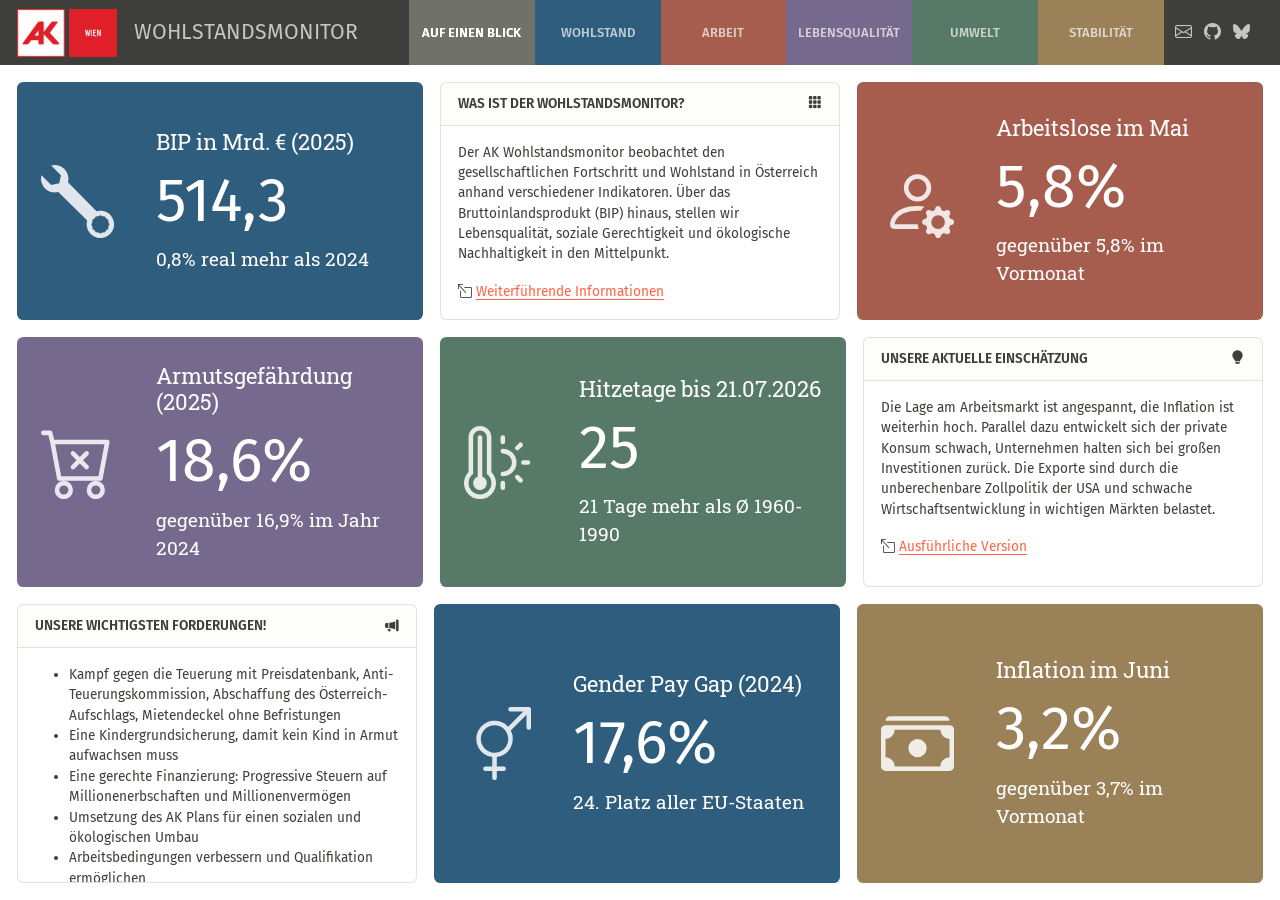
==== commit 9c0bc25d: "Built site for gh-pages" ====
--- a/index.html
+++ b/index.html
@@ -1,8 +1,769 @@
-<html xmlns="http://www.w3.org/1999/xhtml">    
-  <head>      
-    <title>Redirect to dashboard.html</title>      
-    <meta http-equiv="refresh" content="0;URL='dashboard.html'" />    
-  </head>    
-  <body> 
-  </body>  
-</html>     
+<!DOCTYPE html>
+<html xmlns="http://www.w3.org/1999/xhtml" lang="en" xml:lang="en"><head>
+
+<meta charset="utf-8">
+<meta name="generator" content="quarto-1.9.38">
+
+<meta name="viewport" content="width=device-width, initial-scale=1.0, user-scalable=yes">
+
+
+<title>Wohlstandsmonitor</title>
+<style>
+/* Default styles provided by pandoc.
+** See https://pandoc.org/MANUAL.html#variables-for-html for config info.
+*/
+code{white-space: pre-wrap;}
+span.smallcaps{font-variant: small-caps;}
+div.columns{display: flex; gap: min(4vw, 1.5em);}
+div.column{flex: auto; overflow-x: auto;}
+div.hanging-indent{margin-left: 1.5em; text-indent: -1.5em;}
+ul.task-list{list-style: none;}
+ul.task-list li input[type="checkbox"] {
+  width: 0.8em;
+  margin: 0 0.8em 0.2em -1em; /* quarto-specific, see https://github.com/quarto-dev/quarto-cli/issues/4556 */ 
+  vertical-align: middle;
+}
+</style>
+
+
+<script src="dashboard_files/libs/clipboard/clipboard.min.js"></script>
+<script src="dashboard_files/libs/quarto-html/quarto.js" type="module"></script>
+<script src="dashboard_files/libs/quarto-html/tabsets/tabsets.js" type="module"></script>
+<script src="dashboard_files/libs/quarto-html/popper.min.js"></script>
+<script src="dashboard_files/libs/quarto-html/tippy.umd.min.js"></script>
+<script src="dashboard_files/libs/quarto-html/anchor.min.js"></script>
+<link href="dashboard_files/libs/quarto-html/tippy.css" rel="stylesheet">
+<link href="dashboard_files/libs/quarto-html/quarto-syntax-highlighting-15634bcf2e68342d4ad2dfa704d543f6.css" rel="stylesheet" class="quarto-color-scheme" id="quarto-text-highlighting-styles">
+<link href="dashboard_files/libs/quarto-html/quarto-syntax-highlighting-dark-0a6b7249c26820e032cb0bd839ff02b1.css" rel="stylesheet" class="quarto-color-scheme quarto-color-alternate" id="quarto-text-highlighting-styles">
+<link href="dashboard_files/libs/quarto-html/quarto-syntax-highlighting-15634bcf2e68342d4ad2dfa704d543f6.css" rel="stylesheet" class="quarto-color-scheme-extra" id="quarto-text-highlighting-styles">
+<script src="dashboard_files/libs/bootstrap/bootstrap.min.js"></script>
+<link href="dashboard_files/libs/bootstrap/bootstrap-icons.css" rel="stylesheet">
+<link href="dashboard_files/libs/bootstrap/bootstrap-a08dff0bc5a724a572c56615b9b884c5.min.css" rel="stylesheet" append-hash="true" class="quarto-color-scheme" id="quarto-bootstrap" data-mode="light">
+<link href="dashboard_files/libs/bootstrap/bootstrap-dark-a08dff0bc5a724a572c56615b9b884c5.min.css" rel="stylesheet" append-hash="true" class="quarto-color-scheme quarto-color-alternate" id="quarto-bootstrap" data-mode="light">
+<link href="dashboard_files/libs/bootstrap/bootstrap-a08dff0bc5a724a572c56615b9b884c5.min.css" rel="stylesheet" append-hash="true" class="quarto-color-scheme-extra" id="quarto-bootstrap" data-mode="light">
+<script src="dashboard_files/libs/quarto-dashboard/quarto-dashboard.js"></script>
+<script src="dashboard_files/libs/quarto-dashboard/stickythead.js"></script>
+
+
+
+<script src="dashboard_files/libs/quarto-dashboard/web-components.js" type="module"></script>
+<script src="dashboard_files/libs/quarto-dashboard/components.js"></script>
+
+<link href="dashboard_files/libs/htmltools-fill-0.5.9/fill.css" rel="stylesheet">
+<script src="dashboard_files/libs/bslib-component-js-0.11.0/components.min.js"></script>
+<script src="dashboard_files/libs/bslib-component-js-0.11.0/web-components.min.js" type="module"></script>
+<link href="dashboard_files/libs/bslib-component-css-0.11.0/components.css" rel="stylesheet">
+<script src="dashboard_files/libs/bslib-tag-require-0.11.0/tag-require.js"></script>
+<script src="dashboard_files/libs/htmlwidgets-1.6.4/htmlwidgets.js"></script>
+<script src="dashboard_files/libs/plotly-binding-4.12.0/plotly.js"></script>
+<script src="dashboard_files/libs/typedarray-0.1/typedarray.min.js"></script>
+<script src="dashboard_files/libs/jquery-3.6.0/jquery-3.6.0.min.js"></script>
+<link href="dashboard_files/libs/crosstalk-1.2.2/css/crosstalk.min.css" rel="stylesheet">
+<script src="dashboard_files/libs/crosstalk-1.2.2/js/crosstalk.min.js"></script>
+<link href="dashboard_files/libs/plotly-htmlwidgets-css-2.25.2/plotly-htmlwidgets.css" rel="stylesheet">
+<script src="dashboard_files/libs/plotly-main-2.25.2/plotly-latest.min.js"></script>
+<link href="dashboard_files/libs/datatables-css-0.0.0/datatables-crosstalk.css" rel="stylesheet">
+<script src="dashboard_files/libs/datatables-binding-0.34.0/datatables.js"></script>
+<link href="dashboard_files/libs/dt-core-1.13.6/css/jquery.dataTables.min.css" rel="stylesheet">
+<link href="dashboard_files/libs/dt-core-1.13.6/css/jquery.dataTables.extra.css" rel="stylesheet">
+<script src="dashboard_files/libs/dt-core-1.13.6/js/jquery.dataTables.min.js"></script>
+<link href="dashboard_files/libs/dt-ext-buttons-1.13.6/css/buttons.dataTables.min.css" rel="stylesheet">
+<script src="dashboard_files/libs/dt-ext-buttons-1.13.6/js/dataTables.buttons.min.js"></script>
+<script src="dashboard_files/libs/dt-ext-buttons-1.13.6/js/buttons.html5.min.js"></script>
+<script src="dashboard_files/libs/dt-ext-buttons-1.13.6/js/buttons.colVis.min.js"></script>
+<script src="dashboard_files/libs/dt-ext-buttons-1.13.6/js/buttons.print.min.js"></script>
+<link href="dashboard_files/libs/leaflet-1.3.1/leaflet.css" rel="stylesheet">
+<script src="dashboard_files/libs/leaflet-1.3.1/leaflet.js"></script>
+<link href="dashboard_files/libs/leafletfix-1.0.0/leafletfix.css" rel="stylesheet">
+<script src="dashboard_files/libs/proj4-2.6.2/proj4.min.js"></script>
+<script src="dashboard_files/libs/Proj4Leaflet-1.0.1/proj4leaflet.js"></script>
+<link href="dashboard_files/libs/rstudio_leaflet-1.3.1/rstudio_leaflet.css" rel="stylesheet">
+<script src="dashboard_files/libs/leaflet-binding-2.2.3/leaflet.js"></script>
+<script src="dashboard_files/libs/leaflet-providers-3.0.0/leaflet-providers.js"></script>
+<script src="dashboard_files/libs/leaflet-providers-plugin-2.2.3/leaflet-providers-plugin.js"></script>
+
+
+</head>
+
+<body class="quarto-dashboard dashboard-fill fullcontent quarto-light">
+
+<header id="quarto-dashboard-header">
+<nav class="navbar navbar-expand-md slim" data-bs-theme="dark">
+  <div class="navbar-container container-fluid">
+    <button class="navbar-toggler" type="button" data-bs-toggle="collapse" data-bs-target="#dashboard-collapse" aria-controls="dashboard-collapse" aria-expanded="false" aria-label="Toggle navigation">
+      <span class="navbar-toggler-icon"></span>
+    </button>    
+
+
+    <div class="navbar-brand-container">
+    <a href="#"><img src="img/aklogo.png" alt="" class="navbar-logo light-content d-inline-block"></a>
+    <a href="#"><img src="img/aklogo.png" alt="" class="navbar-logo dark-content d-inline-block"></a>
+      <div class="navbar-title">
+        <div class="navbar-title-text"><a href="#">Wohlstandsmonitor</a></div>
+        
+        
+      </div>
+    </div>
+<div id="dashboard-collapse" class="navbar-collapse collapse"><ul class="navbar-nav navbar-nav-scroll me-auto" role="tablist"><li class="nav-item" role="presentation"><a id="tab-auf-einen-blick" class="nav-link active" data-bs-toggle="tab" role="tab" data-bs-target="#auf-einen-blick" data-scrolling="false" href="#auf-einen-blick" aria-controls="auf-einen-blick" aria-selected="true"><span class="nav-link-text">Auf einen Blick</span></a></li><li class="nav-item" role="presentation"><a id="tab-wohlstand" class="nav-link" data-bs-toggle="tab" role="tab" data-bs-target="#wohlstand" data-scrolling="false" href="#wohlstand" aria-controls="wohlstand" aria-selected="false"><span class="nav-link-text">Wohlstand</span></a></li><li class="nav-item" role="presentation"><a id="tab-arbeit" class="nav-link" data-bs-toggle="tab" role="tab" data-bs-target="#arbeit" data-scrolling="false" href="#arbeit" aria-controls="arbeit" aria-selected="false"><span class="nav-link-text">Arbeit</span></a></li><li class="nav-item" role="presentation"><a id="tab-lebensqualität" class="nav-link" data-bs-toggle="tab" role="tab" data-bs-target="#lebensqualität" data-scrolling="false" href="#lebensqualität" aria-controls="lebensqualität" aria-selected="false"><span class="nav-link-text">Lebensqualität</span></a></li><li class="nav-item" role="presentation"><a id="tab-umwelt" class="nav-link" data-bs-toggle="tab" role="tab" data-bs-target="#umwelt" data-scrolling="false" href="#umwelt" aria-controls="umwelt" aria-selected="false"><span class="nav-link-text">Umwelt</span></a></li><li class="nav-item" role="presentation"><a id="tab-stabilität" class="nav-link" data-bs-toggle="tab" role="tab" data-bs-target="#stabilität" data-scrolling="false" href="#stabilität" aria-controls="stabilität" aria-selected="false"><span class="nav-link-text">Stabilität</span></a></li></ul><div class="quarto-dashboard-links"><a class="quarto-dashboard-link" href="mailto:matthias.schnetzer@akwien.at"><i class="bi bi-envelope"></i></a><a class="quarto-dashboard-link" href="https://github.com/mschnetzer"><i class="bi bi-github"></i></a><a class="quarto-dashboard-link" href="https://bsky.app/profile/matschnetzer.bsky.social"><i class="bi bi-bluesky"></i></a></div></div></div>
+</nav>
+</header>
+<div class="page-layout-custom quarto-dashboard-content bslib-gap-spacing html-fill-container bslib-page-fill quarto-dashboard-pages">  
+
+<div class="bslib-grid-item html-fill-item tab-content bslib-grid" data-layout="fill" style="display: grid; grid-template-rows: minmax(3em, 1fr); grid-auto-columns: minmax(0, 1fr);">
+<div id="auf-einen-blick" class="dashboard-page tab-pane show active html-fill-item html-fill-container" data-orientation="rows" aria-labelledby="tab-auf-einen-blick">
+<div class="html-fill-item html-fill-container bslib-grid" style="display: grid; grid-template-rows: minmax(3em, max-content) minmax(3em, max-content) minmax(3em, max-content); grid-auto-columns: minmax(0, 1fr);">
+<div class="html-fill-item html-fill-container bslib-grid" style="display: grid; grid-template-columns: minmax(3em, 33.5fr) minmax(3em, 33fr) minmax(3em, 33.5fr);
+grid-auto-rows: minmax(0, 1fr);">
+<div class="card bslib-card bslib-mb-spacing html-fill-item html-fill-container bslib-value-box showcase-left-center" data-bslib-card-init="" data-require-bs-caller="card()" data-require-bs-version="5 5" style="color:#FFFFFF;background-color:#2F5D7E;--bslib-color-fg:#FFFFFF;--bslib-color-bg:#2F5D7E;">
+<div class="card-body bslib-gap-spacing html-fill-item html-fill-container" style="margin-top:auto;margin-bottom:auto;flex:1 1 auto; padding:0;">
+<div class="value-box-grid html-fill-item" style="--bslib-grid-height:auto;--bslib-grid-height-mobile:auto;---bslib-value-box-showcase-w:30%;---bslib-value-box-showcase-w-fs:1fr;---bslib-value-box-showcase-max-h:100px;---bslib-value-box-showcase-max-h-fs:67%;">
+<div class="value-box-showcase html-fill-item html-fill-container"><svg xmlns="http://www.w3.org/2000/svg" viewbox="0 0 16 16" class="bi bi-wrench " style="height:1em;width:1em;fill:currentColor;vertical-align:-0.125em;" aria-hidden="true" role="img"><path d="M.102 2.223A3.004 3.004 0 0 0 3.78 5.897l6.341 6.252A3.003 3.003 0 0 0 13 16a3 3 0 1 0-.851-5.878L5.897 3.781A3.004 3.004 0 0 0 2.223.1l2.141 2.142L4 4l-1.757.364L.102 2.223zm13.37 9.019.528.026.287.445.445.287.026.529L15 13l-.242.471-.026.529-.445.287-.287.445-.529.026L13 15l-.471-.242-.529-.026-.287-.445-.445-.287-.026-.529L11 13l.242-.471.026-.529.445-.287.287-.445.529-.026L13 11l.471.242z"></path></svg></div>
+<div class="value-box-area html-fill-item html-fill-container">
+<div class="value-box-title html-fill-item html-fill-container">BIP in Mrd. € (2025)</div>
+<p class="value-box-value">514,3</p>
+<p>0,8% real mehr als 2024</p>
+</div>
+</div>
+</div>
+<script data-bslib-card-init="">bslib.Card.initializeAllCards();</script>
+<script data-bslib-card-init="">bslib.Card.initializeAllCards();</script></div><div class="card info-card flow bslib-card html-fill-container" data-fill="false" data-title="Was ist der Wohlstandsmonitor?<i class='bi bi-grid-3x3-gap-fill'></i>" data-bslib-card-init="" data-require-bs-caller="card()">
+<div class="card-header"><div class="card-title"><span style="display: inline">
+Was ist der Wohlstandsmonitor?</span></div><i class="bi bi-grid-3x3-gap-fill"></i>
+</div>
+<div class="card-body html-fill-item html-fill-container">
+<p>Der AK Wohlstandsmonitor beobachtet den gesellschaftlichen Fortschritt und Wohlstand in Österreich anhand verschiedener Indikatoren. Über das Bruttoinlandsprodukt (BIP) hinaus, stellen wir Lebensqualität, soziale Gerechtigkeit und ökologische Nachhaltigkeit in den Mittelpunkt.</p>
+<p><i class="bi bi-box-arrow-up-left"></i> <a href="https://www.akwien.at/wohlstandsbericht">Weiterführende Informationen</a></p>
+</div>
+<script data-bslib-card-init="">bslib.Card.initializeAllCards();</script></div><div class="card bslib-card bslib-mb-spacing html-fill-item html-fill-container bslib-value-box showcase-left-center" data-bslib-card-init="" data-require-bs-caller="card()" data-require-bs-version="5 5" style="color:#FFFFFF;background-color:#A65D4E;--bslib-color-fg:#FFFFFF;--bslib-color-bg:#A65D4E;">
+<div class="card-body bslib-gap-spacing html-fill-item html-fill-container" style="margin-top:auto;margin-bottom:auto;flex:1 1 auto; padding:0;">
+<div class="value-box-grid html-fill-item" style="--bslib-grid-height:auto;--bslib-grid-height-mobile:auto;---bslib-value-box-showcase-w:30%;---bslib-value-box-showcase-w-fs:1fr;---bslib-value-box-showcase-max-h:100px;---bslib-value-box-showcase-max-h-fs:67%;">
+<div class="value-box-showcase html-fill-item html-fill-container"><svg xmlns="http://www.w3.org/2000/svg" viewbox="0 0 16 16" class="bi bi-person-gear " style="height:1em;width:1em;fill:currentColor;vertical-align:-0.125em;" aria-hidden="true" role="img"><path d="M11 5a3 3 0 1 1-6 0 3 3 0 0 1 6 0ZM8 7a2 2 0 1 0 0-4 2 2 0 0 0 0 4Zm.256 7a4.474 4.474 0 0 1-.229-1.004H3c.001-.246.154-.986.832-1.664C4.484 10.68 5.711 10 8 10c.26 0 .507.009.74.025.226-.341.496-.65.804-.918C9.077 9.038 8.564 9 8 9c-5 0-6 3-6 4s1 1 1 1h5.256Zm3.63-4.54c.18-.613 1.048-.613 1.229 0l.043.148a.64.64 0 0 0 .921.382l.136-.074c.561-.306 1.175.308.87.869l-.075.136a.64.64 0 0 0 .382.92l.149.045c.612.18.612 1.048 0 1.229l-.15.043a.64.64 0 0 0-.38.921l.074.136c.305.561-.309 1.175-.87.87l-.136-.075a.64.64 0 0 0-.92.382l-.045.149c-.18.612-1.048.612-1.229 0l-.043-.15a.64.64 0 0 0-.921-.38l-.136.074c-.561.305-1.175-.309-.87-.87l.075-.136a.64.64 0 0 0-.382-.92l-.148-.045c-.613-.18-.613-1.048 0-1.229l.148-.043a.64.64 0 0 0 .382-.921l-.074-.136c-.306-.561.308-1.175.869-.87l.136.075a.64.64 0 0 0 .92-.382l.045-.148ZM14 12.5a1.5 1.5 0 1 0-3 0 1.5 1.5 0 0 0 3 0Z"></path></svg></div>
+<div class="value-box-area html-fill-item html-fill-container">
+<div class="value-box-title html-fill-item html-fill-container">Arbeitslose im Mai</div>
+<p class="value-box-value">5,8%</p>
+<p>gegenüber 5,8% im Vormonat</p>
+</div>
+</div>
+</div>
+<script data-bslib-card-init="">bslib.Card.initializeAllCards();</script>
+<script data-bslib-card-init="">bslib.Card.initializeAllCards();</script></div>
+</div>
+<div class="html-fill-item html-fill-container bslib-grid" style="display: grid; grid-template-columns: minmax(3em, 33.5fr) minmax(3em, 33.5fr) minmax(3em, 33fr);
+grid-auto-rows: minmax(0, 1fr);">
+<div class="card bslib-card bslib-mb-spacing html-fill-item html-fill-container bslib-value-box showcase-left-center" data-bslib-card-init="" data-require-bs-caller="card()" data-require-bs-version="5 5" style="color:#FFFFFF;background-color:#756A8D;--bslib-color-fg:#FFFFFF;--bslib-color-bg:#756A8D;">
+<div class="card-body bslib-gap-spacing html-fill-item html-fill-container" style="margin-top:auto;margin-bottom:auto;flex:1 1 auto; padding:0;">
+<div class="value-box-grid html-fill-item" style="--bslib-grid-height:auto;--bslib-grid-height-mobile:auto;---bslib-value-box-showcase-w:30%;---bslib-value-box-showcase-w-fs:1fr;---bslib-value-box-showcase-max-h:100px;---bslib-value-box-showcase-max-h-fs:67%;">
+<div class="value-box-showcase html-fill-item html-fill-container"><svg xmlns="http://www.w3.org/2000/svg" viewbox="0 0 16 16" class="bi bi-cart-x " style="height:1em;width:1em;fill:currentColor;vertical-align:-0.125em;" aria-hidden="true" role="img"><path d="M7.354 5.646a.5.5 0 1 0-.708.708L7.793 7.5 6.646 8.646a.5.5 0 1 0 .708.708L8.5 8.207l1.146 1.147a.5.5 0 0 0 .708-.708L9.207 7.5l1.147-1.146a.5.5 0 0 0-.708-.708L8.5 6.793 7.354 5.646z"></path>
+<path d="M.5 1a.5.5 0 0 0 0 1h1.11l.401 1.607 1.498 7.985A.5.5 0 0 0 4 12h1a2 2 0 1 0 0 4 2 2 0 0 0 0-4h7a2 2 0 1 0 0 4 2 2 0 0 0 0-4h1a.5.5 0 0 0 .491-.408l1.5-8A.5.5 0 0 0 14.5 3H2.89l-.405-1.621A.5.5 0 0 0 2 1H.5zm3.915 10L3.102 4h10.796l-1.313 7h-8.17zM6 14a1 1 0 1 1-2 0 1 1 0 0 1 2 0zm7 0a1 1 0 1 1-2 0 1 1 0 0 1 2 0z"></path></svg></div>
+<div class="value-box-area html-fill-item html-fill-container">
+<div class="value-box-title html-fill-item html-fill-container">Armutsgefährdung (2025)</div>
+<p class="value-box-value">18,6%</p>
+<p>gegenüber 16,9% im Jahr 2024</p>
+</div>
+</div>
+</div>
+<script data-bslib-card-init="">bslib.Card.initializeAllCards();</script>
+<script data-bslib-card-init="">bslib.Card.initializeAllCards();</script></div><div class="card bslib-card bslib-mb-spacing html-fill-item html-fill-container bslib-value-box showcase-left-center" data-bslib-card-init="" data-require-bs-caller="card()" data-require-bs-version="5 5" style="color:#FFFFFF;background-color:#577A68;--bslib-color-fg:#FFFFFF;--bslib-color-bg:#577A68;">
+<div class="card-body bslib-gap-spacing html-fill-item html-fill-container" style="margin-top:auto;margin-bottom:auto;flex:1 1 auto; padding:0;">
+<div class="value-box-grid html-fill-item" style="--bslib-grid-height:auto;--bslib-grid-height-mobile:auto;---bslib-value-box-showcase-w:30%;---bslib-value-box-showcase-w-fs:1fr;---bslib-value-box-showcase-max-h:100px;---bslib-value-box-showcase-max-h-fs:67%;">
+<div class="value-box-showcase html-fill-item html-fill-container"><svg xmlns="http://www.w3.org/2000/svg" viewbox="0 0 16 16" class="bi bi-thermometer-sun " style="height:1em;width:1em;fill:currentColor;vertical-align:-0.125em;" aria-hidden="true" role="img"><path d="M5 12.5a1.5 1.5 0 1 1-2-1.415V2.5a.5.5 0 0 1 1 0v8.585A1.5 1.5 0 0 1 5 12.5z"></path>
+<path d="M1 2.5a2.5 2.5 0 0 1 5 0v7.55a3.5 3.5 0 1 1-5 0V2.5zM3.5 1A1.5 1.5 0 0 0 2 2.5v7.987l-.167.15a2.5 2.5 0 1 0 3.333 0L5 10.486V2.5A1.5 1.5 0 0 0 3.5 1zm5 1a.5.5 0 0 1 .5.5v1a.5.5 0 0 1-1 0v-1a.5.5 0 0 1 .5-.5zm4.243 1.757a.5.5 0 0 1 0 .707l-.707.708a.5.5 0 1 1-.708-.708l.708-.707a.5.5 0 0 1 .707 0zM8 5.5a.5.5 0 0 1 .5-.5 3 3 0 1 1 0 6 .5.5 0 0 1 0-1 2 2 0 0 0 0-4 .5.5 0 0 1-.5-.5zM12.5 8a.5.5 0 0 1 .5-.5h1a.5.5 0 1 1 0 1h-1a.5.5 0 0 1-.5-.5zm-1.172 2.828a.5.5 0 0 1 .708 0l.707.708a.5.5 0 0 1-.707.707l-.708-.707a.5.5 0 0 1 0-.708zM8.5 12a.5.5 0 0 1 .5.5v1a.5.5 0 0 1-1 0v-1a.5.5 0 0 1 .5-.5z"></path></svg></div>
+<div class="value-box-area html-fill-item html-fill-container">
+<div class="value-box-title html-fill-item html-fill-container">Hitzetage bis 21.07.2026</div>
+<p class="value-box-value">25</p>
+<p>21 Tage mehr als Ø 1960-1990</p>
+</div>
+</div>
+</div>
+<script data-bslib-card-init="">bslib.Card.initializeAllCards();</script>
+<script data-bslib-card-init="">bslib.Card.initializeAllCards();</script></div><div class="card info-card flow bslib-card html-fill-container" data-fill="false" data-title="Unsere aktuelle Einschätzung<i class='bi bi-lightbulb-fill'></i>" data-bslib-card-init="" data-require-bs-caller="card()">
+<div class="card-header"><div class="card-title"><span style="display: inline">
+Unsere aktuelle Einschätzung</span></div><i class="bi bi-lightbulb-fill"></i>
+</div>
+<div class="card-body html-fill-item html-fill-container">
+<p>Die Lage am Arbeitsmarkt ist angespannt, die Inflation ist weiterhin hoch. Parallel dazu entwickelt sich der private Konsum schwach, Unternehmen halten sich bei großen Investitionen zurück. Die Exporte sind durch die unberechenbare Zollpolitik der USA und schwache Wirtschaftsentwicklung in wichtigen Märkten belastet.</p>
+<p><i class="bi bi-box-arrow-up-left"></i> <a href="https://www.akwien.at/unsere-forderungen">Ausführliche Version</a></p>
+</div>
+<script data-bslib-card-init="">bslib.Card.initializeAllCards();</script></div>
+</div>
+<div class="html-fill-item html-fill-container bslib-grid" style="display: grid; grid-template-columns: minmax(3em, 33fr) minmax(3em, 33.5fr) minmax(3em, 33.5fr);
+grid-auto-rows: minmax(0, 1fr);">
+<div class="card info-card flow bslib-card html-fill-container" data-fill="false" data-title="Unsere wichtigsten Forderungen!<i class='bi bi-megaphone-fill'></i>" data-bslib-card-init="" data-require-bs-caller="card()">
+<div class="card-header"><div class="card-title"><span style="display: inline">
+Unsere wichtigsten Forderungen!</span></div><i class="bi bi-megaphone-fill"></i>
+</div>
+<div class="card-body html-fill-item html-fill-container">
+<ul>
+<li>Kampf gegen die Teuerung mit Preisdatenbank, Anti-Teuerungskommission, Abschaffung des Österreich-Aufschlags, Mietendeckel ohne Befristungen</li>
+<li>Eine Kindergrundsicherung, damit kein Kind in Armut aufwachsen muss</li>
+<li>Eine gerechte Finanzierung: Progressive Steuern auf Millionenerbschaften und Millionenvermögen</li>
+<li>Umsetzung des AK Plans für einen sozialen und ökologischen Umbau</li>
+<li>Arbeitsbedingungen verbessern und Qualifikation ermöglichen</li>
+</ul>
+</div>
+<script data-bslib-card-init="">bslib.Card.initializeAllCards();</script></div><div class="card bslib-card bslib-mb-spacing html-fill-item html-fill-container bslib-value-box showcase-left-center" data-bslib-card-init="" data-require-bs-caller="card()" data-require-bs-version="5 5" style="color:#FFFFFF;background-color:#2F5D7E;--bslib-color-fg:#FFFFFF;--bslib-color-bg:#2F5D7E;">
+<div class="card-body bslib-gap-spacing html-fill-item html-fill-container" style="margin-top:auto;margin-bottom:auto;flex:1 1 auto; padding:0;">
+<div class="value-box-grid html-fill-item" style="--bslib-grid-height:auto;--bslib-grid-height-mobile:auto;---bslib-value-box-showcase-w:30%;---bslib-value-box-showcase-w-fs:1fr;---bslib-value-box-showcase-max-h:100px;---bslib-value-box-showcase-max-h-fs:67%;">
+<div class="value-box-showcase html-fill-item html-fill-container"><svg xmlns="http://www.w3.org/2000/svg" viewbox="0 0 16 16" class="bi bi-gender-ambiguous " style="height:1em;width:1em;fill:currentColor;vertical-align:-0.125em;" aria-hidden="true" role="img"><path fill-rule="evenodd" d="M11.5 1a.5.5 0 0 1 0-1h4a.5.5 0 0 1 .5.5v4a.5.5 0 0 1-1 0V1.707l-3.45 3.45A4 4 0 0 1 8.5 10.97V13H10a.5.5 0 0 1 0 1H8.5v1.5a.5.5 0 0 1-1 0V14H6a.5.5 0 0 1 0-1h1.5v-2.03a4 4 0 1 1 3.471-6.648L14.293 1H11.5zm-.997 4.346a3 3 0 1 0-5.006 3.309 3 3 0 0 0 5.006-3.31z"></path></svg></div>
+<div class="value-box-area html-fill-item html-fill-container">
+<div class="value-box-title html-fill-item html-fill-container">Gender Pay Gap (2024)</div>
+<p class="value-box-value">17,6%</p>
+<p>24. Platz aller EU-Staaten</p>
+</div>
+</div>
+</div>
+<script data-bslib-card-init="">bslib.Card.initializeAllCards();</script>
+<script data-bslib-card-init="">bslib.Card.initializeAllCards();</script></div><div class="card bslib-card bslib-mb-spacing html-fill-item html-fill-container bslib-value-box showcase-left-center" data-bslib-card-init="" data-require-bs-caller="card()" data-require-bs-version="5 5" style="color:#FFFFFF;background-color:#9A8158;--bslib-color-fg:#FFFFFF;--bslib-color-bg:#9A8158;">
+<div class="card-body bslib-gap-spacing html-fill-item html-fill-container" style="margin-top:auto;margin-bottom:auto;flex:1 1 auto; padding:0;">
+<div class="value-box-grid html-fill-item" style="--bslib-grid-height:auto;--bslib-grid-height-mobile:auto;---bslib-value-box-showcase-w:30%;---bslib-value-box-showcase-w-fs:1fr;---bslib-value-box-showcase-max-h:100px;---bslib-value-box-showcase-max-h-fs:67%;">
+<div class="value-box-showcase html-fill-item html-fill-container"><svg xmlns="http://www.w3.org/2000/svg" viewbox="0 0 16 16" class="bi bi-cash-stack " style="height:1em;width:1em;fill:currentColor;vertical-align:-0.125em;" aria-hidden="true" role="img"><path d="M1 3a1 1 0 0 1 1-1h12a1 1 0 0 1 1 1H1zm7 8a2 2 0 1 0 0-4 2 2 0 0 0 0 4z"></path>
+<path d="M0 5a1 1 0 0 1 1-1h14a1 1 0 0 1 1 1v8a1 1 0 0 1-1 1H1a1 1 0 0 1-1-1V5zm3 0a2 2 0 0 1-2 2v4a2 2 0 0 1 2 2h10a2 2 0 0 1 2-2V7a2 2 0 0 1-2-2H3z"></path></svg></div>
+<div class="value-box-area html-fill-item html-fill-container">
+<div class="value-box-title html-fill-item html-fill-container">Inflation im Juni</div>
+<p class="value-box-value">3,2%</p>
+<p>gegenüber 3,7% im Vormonat</p>
+</div>
+</div>
+</div>
+<script data-bslib-card-init="">bslib.Card.initializeAllCards();</script>
+<script data-bslib-card-init="">bslib.Card.initializeAllCards();</script></div>
+</div>
+</div>
+</div>
+<div id="wohlstand" class="dashboard-page tab-pane grid-skip html-fill-item html-fill-container" data-orientation="rows" aria-labelledby="tab-wohlstand">
+<div class="html-fill-item html-fill-container bslib-grid" style="display: grid; grid-template-rows: minmax(3em, 60fr) minmax(3em, 40fr); grid-auto-columns: minmax(0, 1fr);">
+<div class="html-fill-item html-fill-container bslib-grid" style="display: grid; grid-template-columns: minmax(3em, 60fr) minmax(3em, 40fr);
+grid-auto-rows: minmax(0, 1fr);">
+<div class="card tabset html-fill-item html-fill-container bslib-card" data-bslib-card-init="" data-require-bs-caller="card()">
+<div class="card-header dashboard-card-no-title bslib-navs-card-title">
+
+<ul class="nav nav-tabs card-header-tabs" role="tablist" data-tabsetid="card-tabset-10"><li class="nav-item" role="presentation"><a href="#card-tabset-10-1" role="tab" data-toggle="tab" data-bs-toggle="tab" data-value="BIP pro Kopf in Österreich" aria-selected="true" class="nav-link active">BIP pro Kopf in Österreich</a></li><li class="nav-item" role="presentation"><a href="#card-tabset-10-2" role="tab" data-toggle="tab" data-bs-toggle="tab" data-value="Rohdaten" aria-selected="false" class="nav-link">Rohdaten</a></li></ul></div>
+
+
+<div class="tab-content html-fill-item html-fill-container" data-tabset-id="card-tabset-10"><div class="tab-pane active show html-fill-item html-fill-container" role="tabpanel" id="card-tabset-10-1"><div class="card-body html-fill-item html-fill-container" data-title="BIP pro Kopf in Österreich">
+<div class="cell-output-display html-fill-item html-fill-container">
+<div class="plotly html-widget html-fill-item html-fill-container" id="htmlwidget-49fa3723221f25466015" style="width:100%;height:406px;"></div>
+<script type="application/json" data-for="htmlwidget-49fa3723221f25466015">{"x":{"data":[{"x":[10957,11323,11688,12053,12418,12784,13149,13514,13879,14245,14610,14975,15340,15706,16071,16436,16801,17167,17532,17897,18262,18628,18993,19358,19723,20089],"y":[37880,38230,38610,38880,39620,40270,41370,42790,43270,41620,42280,43370,43450,43080,43070,43200,43550,44260,45140,45730,42650,44580,46430,45670,45140,45380],"text":["2000: 37.880 €","2001: 38.230 €","2002: 38.610 €","2003: 38.880 €","2004: 39.620 €","2005: 40.270 €","2006: 41.370 €","2007: 42.790 €","2008: 43.270 €","2009: 41.620 €","2010: 42.280 €","2011: 43.370 €","2012: 43.450 €","2013: 43.080 €","2014: 43.070 €","2015: 43.200 €","2016: 43.550 €","2017: 44.260 €","2018: 45.140 €","2019: 45.730 €","2020: 42.650 €","2021: 44.580 €","2022: 46.430 €","2023: 45.670 €","2024: 45.140 €","2025: 45.380 €"],"type":"scatter","mode":"markers","marker":{"autocolorscale":false,"color":"rgba(139,0,0,1)","opacity":1,"size":7.559055118110237,"symbol":"circle","line":{"width":1.8897637795275593,"color":"rgba(139,0,0,1)"}},"hoveron":"points","showlegend":false,"xaxis":"x","yaxis":"y","hoverinfo":"text","frame":null},{"x":[10957,11323,11688,12053,12418,12784,13149,13514,13879,14245,14610,14975,15340,15706,16071,16436,16801,17167,17532,17897,18262,18628,18993,19358,19723,20089],"y":[37880,38230,38610,38880,39620,40270,41370,42790,43270,41620,42280,43370,43450,43080,43070,43200,43550,44260,45140,45730,42650,44580,46430,45670,45140,45380],"text":"","type":"scatter","mode":"lines","line":{"width":5.2913385826771648,"color":"rgba(139,0,0,1)","dash":"solid"},"hoveron":"points","showlegend":false,"xaxis":"x","yaxis":"y","hoverinfo":"text","frame":null}],"layout":{"margin":{"t":25.298464092984645,"r":9.2984640929846432,"b":28.825238688252391,"l":73.457866334578682},"paper_bgcolor":"rgba(255,255,255,1)","font":{"color":"rgba(0,0,0,1)","family":"Roboto Condensed","size":18.596928185969279},"xaxis":{"domain":[0,1],"automargin":true,"type":"linear","autorange":false,"range":[10500.4,20545.599999999999],"tickmode":"array","ticktext":["2000","2010","2020"],"tickvals":[10957,14610,18262],"categoryorder":"array","categoryarray":["2000","2010","2020"],"nticks":null,"ticks":"","tickcolor":null,"ticklen":4.6492320464923198,"tickwidth":0,"showticklabels":true,"tickfont":{"color":"rgba(77,77,77,1)","family":"Roboto Condensed","size":14.877542548775427},"tickangle":-0,"showline":false,"linecolor":null,"linewidth":0,"showgrid":true,"gridcolor":"rgba(235,235,235,1)","gridwidth":0.8453149175440583,"zeroline":false,"anchor":"y","title":{"text":"","font":{"color":"rgba(0,0,0,1)","family":"Roboto Condensed","size":18.596928185969279}},"hoverformat":".2f"},"yaxis":{"domain":[0,1],"automargin":true,"type":"linear","autorange":false,"range":[37452.5,46857.5],"tickmode":"array","ticktext":["37.500 €","40.000 €","42.500 €","45.000 €"],"tickvals":[37500,40000,42500,45000],"categoryorder":"array","categoryarray":["37.500 €","40.000 €","42.500 €","45.000 €"],"nticks":null,"ticks":"","tickcolor":null,"ticklen":4.6492320464923216,"tickwidth":0,"showticklabels":true,"tickfont":{"color":"rgba(77,77,77,1)","family":"Roboto Condensed","size":14.87754254877543},"tickangle":-0,"showline":false,"linecolor":null,"linewidth":0,"showgrid":true,"gridcolor":"rgba(235,235,235,1)","gridwidth":0.8453149175440583,"zeroline":false,"anchor":"x","title":{"text":"","font":{"color":"rgba(0,0,0,1)","family":"Roboto Condensed","size":18.596928185969279}},"hoverformat":".2f"},"shapes":[],"showlegend":false,"legend":{"bgcolor":null,"bordercolor":null,"borderwidth":0,"font":{"color":"rgba(0,0,0,1)","family":"Roboto Condensed","size":14.877542548775427}},"hovermode":"closest","barmode":"relative","hoverlabel":{"bgcolor":"white","font":{"family":"Roboto Condensed"}}},"config":{"doubleClick":"reset","modeBarButtonsToAdd":["hoverclosest","hovercompare"],"showSendToCloud":false},"source":"A","attrs":{"e7a860e47fb0":{"x":{},"y":{},"text":{},"type":"scatter"},"e7a8397b2d82":{"x":{},"y":{}}},"cur_data":"e7a860e47fb0","visdat":{"e7a860e47fb0":["function (y) ","x"],"e7a8397b2d82":["function (y) ","x"]},"highlight":{"on":"plotly_click","persistent":false,"dynamic":false,"selectize":false,"opacityDim":0.20000000000000001,"selected":{"opacity":1},"debounce":0},"shinyEvents":["plotly_hover","plotly_click","plotly_selected","plotly_relayout","plotly_brushed","plotly_brushing","plotly_clickannotation","plotly_doubleclick","plotly_deselect","plotly_afterplot","plotly_sunburstclick"],"base_url":"https://plot.ly"},"evals":[],"jsHooks":[]}</script>
+</div>
+</div></div><div class="tab-pane html-fill-item html-fill-container" role="tabpanel" id="card-tabset-10-2"><div class="card-body html-fill-item html-fill-container" data-title="Rohdaten">
+<div class="cell-output-display html-fill-item html-fill-container">
+<div class="datatables html-widget html-fill-item html-fill-container" id="htmlwidget-eda51e790eb71c60aa87" style="width:100%;height:auto;"></div>
+<script type="application/json" data-for="htmlwidget-eda51e790eb71c60aa87">{"x":{"filter":"none","vertical":false,"extensions":["Buttons"],"data":[["1","2","3","4","5","6","7","8","9","10","11","12","13","14","15","16","17","18","19","20","21","22","23","24","25","26"],[2000,2001,2002,2003,2004,2005,2006,2007,2008,2009,2010,2011,2012,2013,2014,2015,2016,2017,2018,2019,2020,2021,2022,2023,2024,2025],[37880,38230,38610,38880,39620,40270,41370,42790,43270,41620,42280,43370,43450,43080,43070,43200,43550,44260,45140,45730,42650,44580,46430,45670,45140,45380]],"container":"<table class=\"stripe hover\">\n  <thead>\n    <tr>\n      <th> <\/th>\n      <th>Jahr<\/th>\n      <th>BIP pro Kopf<\/th>\n    <\/tr>\n  <\/thead>\n<\/table>","options":{"bPaginate":false,"dom":"Bfrtip","language":{"info":"Showing _TOTAL_ entries","url":"https://cdn.datatables.net/plug-ins/1.11.3/i18n/de_de.json"},"buttons":["copy","csv"],"columnDefs":[{"className":"dt-right","targets":[1,2]},{"orderable":false,"targets":0},{"name":" ","targets":0},{"name":"year","targets":1},{"name":"values","targets":2}],"order":[],"autoWidth":false,"orderClasses":false},"selection":{"mode":"multiple","selected":null,"target":"row","selectable":null}},"evals":[],"jsHooks":[]}</script>
+</div>
+</div></div></div><script data-bslib-card-init="">bslib.Card.initializeAllCards();</script></div><div class="html-fill-item html-fill-container bslib-grid" style="display: grid; grid-template-rows: minmax(3em, 1fr); grid-auto-columns: minmax(0, 1fr);">
+<div class="card cell html-fill-item html-fill-container bslib-card" data-title="BIP pro Kopf im Europavergleich 2025" data-bslib-card-init="" data-require-bs-caller="card()">
+<div class="card-header"><div class="card-title"><span style="display: inline">
+BIP pro Kopf im Europavergleich 2025
+</span></div></div>
+<div class="card-body html-fill-item html-fill-container">
+<div class="cell-output-display html-fill-item html-fill-container">
+<div class="plotly html-widget html-fill-item html-fill-container" id="htmlwidget-aca47ccb0f1ae697ef1b" style="width:100%;height:406px;"></div>
+<script type="application/json" data-for="htmlwidget-aca47ccb0f1ae697ef1b">{"x":{"data":[{"x":[0,44650,null,0,11710,null,0,22510,null,0,60390,null,0,43210,null,0,21250,null,0,94930,null,0,28320,null,0,38360,null,0,17590,null,0,33080,null,0,30590,null,0,17520,null,0,20260,null,0,100380,null,0,16370,null,0,35000,null,0,51400,null,0,45380,null,0,17170,null,0,22560,null,0,13190,null,0,25680,null,0,19270,null,0,43450,null,0,49310],"y":[20,20,null,1,1,null,10,10,null,24,24,null,18,18,null,9,9,null,25,25,null,13,13,null,17,17,null,6,6,null,15,15,null,14,14,null,5,5,null,8,8,null,26,26,null,3,3,null,16,16,null,23,23,null,21,21,null,4,4,null,11,11,null,2,2,null,12,12,null,7,7,null,19,19,null,22,22],"text":["Belgien: 44.650 €","Belgien: 44.650 €",null,"Bulgarien: 11.710 €","Bulgarien: 11.710 €",null,"Tschechische Republik: 22.510 €","Tschechische Republik: 22.510 €",null,"Dänemark: 60.390 €","Dänemark: 60.390 €",null,"Deutschland: 43.210 €","Deutschland: 43.210 €",null,"Estland: 21.250 €","Estland: 21.250 €",null,"Irland: 94.930 €","Irland: 94.930 €",null,"Spanien: 28.320 €","Spanien: 28.320 €",null,"Frankreich: 38.360 €","Frankreich: 38.360 €",null,"Kroatien: 17.590 €","Kroatien: 17.590 €",null,"Italien: 33.080 €","Italien: 33.080 €",null,"Zypern: 30.590 €","Zypern: 30.590 €",null,"Lettland: 17.520 €","Lettland: 17.520 €",null,"Litauen: 20.260 €","Litauen: 20.260 €",null,"Luxemburg: 100.380 €","Luxemburg: 100.380 €",null,"Ungarn: 16.370 €","Ungarn: 16.370 €",null,"Malta: 35.000 €","Malta: 35.000 €",null,"Niederlande: 51.400 €","Niederlande: 51.400 €",null,"Österreich: 45.380 €","Österreich: 45.380 €",null,"Polen: 17.170 €","Polen: 17.170 €",null,"Portugal: 22.560 €","Portugal: 22.560 €",null,"Rumänien: 13.190 €","Rumänien: 13.190 €",null,"Slowenien: 25.680 €","Slowenien: 25.680 €",null,"Slowakei: 19.270 €","Slowakei: 19.270 €",null,"Finnland: 43.450 €","Finnland: 43.450 €",null,"Schweden: 49.310 €","Schweden: 49.310 €"],"type":"scatter","mode":"lines","line":{"width":5.2913385826771648,"color":"rgba(139,0,0,1)","dash":"solid"},"hoveron":"points","showlegend":false,"xaxis":"x","yaxis":"y","hoverinfo":"text","frame":null},{"x":[44650,11710,22510,60390,43210,21250,94930,28320,38360,17590,33080,30590,17520,20260,100380,16370,35000,51400,45380,17170,22560,13190,25680,19270,43450,49310],"y":[20,1,10,24,18,9,25,13,17,6,15,14,5,8,26,3,16,23,21,4,11,2,12,7,19,22],"text":["Belgien: 44.650 €","Bulgarien: 11.710 €","Tschechische Republik: 22.510 €","Dänemark: 60.390 €","Deutschland: 43.210 €","Estland: 21.250 €","Irland: 94.930 €","Spanien: 28.320 €","Frankreich: 38.360 €","Kroatien: 17.590 €","Italien: 33.080 €","Zypern: 30.590 €","Lettland: 17.520 €","Litauen: 20.260 €","Luxemburg: 100.380 €","Ungarn: 16.370 €","Malta: 35.000 €","Niederlande: 51.400 €","Österreich: 45.380 €","Polen: 17.170 €","Portugal: 22.560 €","Rumänien: 13.190 €","Slowenien: 25.680 €","Slowakei: 19.270 €","Finnland: 43.450 €","Schweden: 49.310 €"],"type":"scatter","mode":"markers","marker":{"autocolorscale":false,"color":"rgba(139,0,0,1)","opacity":1,"size":7.559055118110237,"symbol":"circle","line":{"width":1.8897637795275593,"color":"rgba(139,0,0,1)"}},"hoveron":"points","showlegend":false,"xaxis":"x","yaxis":"y","hoverinfo":"text","frame":null}],"layout":{"margin":{"t":23.305936073059364,"r":7.3059360730593621,"b":22.648401826484022,"l":22.648401826484022},"paper_bgcolor":"rgba(255,255,255,1)","font":{"color":"rgba(0,0,0,1)","family":"Roboto Condensed","size":14.611872146118724},"xaxis":{"domain":[0,1],"automargin":true,"type":"linear","autorange":false,"range":[-5019,105399],"tickmode":"array","ticktext":["0","25000","50000","75000","100000"],"tickvals":[0,25000.000000000004,50000,75000,100000],"categoryorder":"array","categoryarray":["0","25000","50000","75000","100000"],"nticks":null,"ticks":"","tickcolor":null,"ticklen":3.6529680365296811,"tickwidth":0,"showticklabels":true,"tickfont":{"color":"rgba(77,77,77,1)","family":"Roboto Condensed","size":11.68949771689498},"tickangle":-0,"showline":false,"linecolor":null,"linewidth":0,"showgrid":true,"gridcolor":"rgba(235,235,235,1)","gridwidth":0.66417600664176002,"zeroline":false,"anchor":"y","title":{"text":"","font":{"color":"rgba(0,0,0,1)","family":"Roboto Condensed","size":14.611872146118724}},"hoverformat":".2f"},"yaxis":{"domain":[0,1],"automargin":true,"type":"linear","autorange":false,"range":[0.40000000000000002,26.600000000000001],"tickmode":"array","ticktext":["BG","RO","HU","PL","LV","HR","SK","LT","EE","CZ","PT","SI","ES","CY","IT","MT","FR","DE","FI","BE","AT","SE","NL","DK","IE","LU"],"tickvals":[1,2,3,3.9999999999999996,5,6,7,7.9999999999999991,9,10,11,12,13,14.000000000000002,15,15.999999999999998,17,18,19,20,21,22,23,24,25,26],"categoryorder":"array","categoryarray":["BG","RO","HU","PL","LV","HR","SK","LT","EE","CZ","PT","SI","ES","CY","IT","MT","FR","DE","FI","BE","AT","SE","NL","DK","IE","LU"],"nticks":null,"ticks":"","tickcolor":null,"ticklen":3.6529680365296811,"tickwidth":0,"showticklabels":true,"tickfont":{"color":"rgba(77,77,77,1)","family":"Roboto Condensed","size":11.68949771689498},"tickangle":-0,"showline":false,"linecolor":null,"linewidth":0,"showgrid":false,"gridcolor":null,"gridwidth":0,"zeroline":false,"anchor":"x","title":{"text":"","font":{"color":"rgba(0,0,0,1)","family":"Roboto Condensed","size":14.611872146118724}},"hoverformat":".2f"},"shapes":[],"showlegend":false,"legend":{"bgcolor":null,"bordercolor":null,"borderwidth":0,"font":{"color":"rgba(0,0,0,1)","family":"Roboto Condensed","size":11.68949771689498}},"hovermode":"closest","barmode":"relative","hoverlabel":{"bgcolor":"white","font":{"family":"Roboto Condensed"}}},"config":{"doubleClick":"reset","modeBarButtonsToAdd":["hoverclosest","hovercompare"],"showSendToCloud":false},"source":"A","attrs":{"e7a86520566b":{"x":{},"y":{},"text":{},"xend":{},"yend":{},"type":"scatter"},"e7a82e09beab":{"x":{},"y":{},"text":{}}},"cur_data":"e7a86520566b","visdat":{"e7a86520566b":["function (y) ","x"],"e7a82e09beab":["function (y) ","x"]},"highlight":{"on":"plotly_click","persistent":false,"dynamic":false,"selectize":false,"opacityDim":0.20000000000000001,"selected":{"opacity":1},"debounce":0},"shinyEvents":["plotly_hover","plotly_click","plotly_selected","plotly_relayout","plotly_brushed","plotly_brushing","plotly_clickannotation","plotly_doubleclick","plotly_deselect","plotly_afterplot","plotly_sunburstclick"],"base_url":"https://plot.ly"},"evals":[],"jsHooks":[]}</script>
+</div>
+</div>
+<script data-bslib-card-init="">bslib.Card.initializeAllCards();</script></div>
+</div>
+</div>
+<div class="html-fill-item html-fill-container bslib-grid" style="display: grid; grid-template-columns: minmax(3em, 1fr);
+grid-auto-rows: minmax(0, 1fr);">
+<div class="card cell html-fill-item html-fill-container bslib-card" data-title="BIP pro Kopf in Österreich" data-bslib-card-init="" data-require-bs-caller="card()">
+<div class="card-header"><div class="card-title"><span style="display: inline">
+BIP pro Kopf in Österreich
+</span></div></div>
+<div class="card-body html-fill-item html-fill-container">
+<div class="cell-output-display html-fill-item html-fill-container">
+<div class="plotly html-widget html-fill-item html-fill-container" id="htmlwidget-b22684c2499bc68d272d" style="width:100%;height:406px;"></div>
+<script type="application/json" data-for="htmlwidget-b22684c2499bc68d272d">{"x":{"data":[{"x":[10957,11323,11688,12053,12418,12784,13149,13514,13879,14245,14610,14975,15340,15706,16071,16436,16801,17167,17532,17897,18262,18628,18993,19358,19723,20089],"y":[37880,38230,38610,38880,39620,40270,41370,42790,43270,41620,42280,43370,43450,43080,43070,43200,43550,44260,45140,45730,42650,44580,46430,45670,45140,45380],"text":["2000: 37.880 €","2001: 38.230 €","2002: 38.610 €","2003: 38.880 €","2004: 39.620 €","2005: 40.270 €","2006: 41.370 €","2007: 42.790 €","2008: 43.270 €","2009: 41.620 €","2010: 42.280 €","2011: 43.370 €","2012: 43.450 €","2013: 43.080 €","2014: 43.070 €","2015: 43.200 €","2016: 43.550 €","2017: 44.260 €","2018: 45.140 €","2019: 45.730 €","2020: 42.650 €","2021: 44.580 €","2022: 46.430 €","2023: 45.670 €","2024: 45.140 €","2025: 45.380 €"],"type":"scatter","mode":"markers","marker":{"autocolorscale":false,"color":"rgba(139,0,0,1)","opacity":1,"size":7.559055118110237,"symbol":"circle","line":{"width":1.8897637795275593,"color":"rgba(139,0,0,1)"}},"hoveron":"points","showlegend":false,"xaxis":"x","yaxis":"y","hoverinfo":"text","frame":null},{"x":[10957,11323,11688,12053,12418,12784,13149,13514,13879,14245,14610,14975,15340,15706,16071,16436,16801,17167,17532,17897,18262,18628,18993,19358,19723,20089],"y":[37880,38230,38610,38880,39620,40270,41370,42790,43270,41620,42280,43370,43450,43080,43070,43200,43550,44260,45140,45730,42650,44580,46430,45670,45140,45380],"text":"","type":"scatter","mode":"lines","line":{"width":5.2913385826771648,"color":"rgba(139,0,0,1)","dash":"solid"},"hoveron":"points","showlegend":false,"xaxis":"x","yaxis":"y","hoverinfo":"text","frame":null}],"layout":{"margin":{"t":25.298464092984645,"r":9.2984640929846432,"b":28.825238688252391,"l":73.457866334578682},"paper_bgcolor":"rgba(255,255,255,1)","font":{"color":"rgba(0,0,0,1)","family":"Roboto Condensed","size":18.596928185969279},"xaxis":{"domain":[0,1],"automargin":true,"type":"linear","autorange":false,"range":[10500.4,20545.599999999999],"tickmode":"array","ticktext":["2000","2010","2020"],"tickvals":[10957,14610,18262],"categoryorder":"array","categoryarray":["2000","2010","2020"],"nticks":null,"ticks":"","tickcolor":null,"ticklen":4.6492320464923198,"tickwidth":0,"showticklabels":true,"tickfont":{"color":"rgba(77,77,77,1)","family":"Roboto Condensed","size":14.877542548775427},"tickangle":-0,"showline":false,"linecolor":null,"linewidth":0,"showgrid":true,"gridcolor":"rgba(235,235,235,1)","gridwidth":0.8453149175440583,"zeroline":false,"anchor":"y","title":{"text":"","font":{"color":"rgba(0,0,0,1)","family":"Roboto Condensed","size":18.596928185969279}},"hoverformat":".2f"},"yaxis":{"domain":[0,1],"automargin":true,"type":"linear","autorange":false,"range":[37452.5,46857.5],"tickmode":"array","ticktext":["37.500 €","40.000 €","42.500 €","45.000 €"],"tickvals":[37500,40000,42500,45000],"categoryorder":"array","categoryarray":["37.500 €","40.000 €","42.500 €","45.000 €"],"nticks":null,"ticks":"","tickcolor":null,"ticklen":4.6492320464923216,"tickwidth":0,"showticklabels":true,"tickfont":{"color":"rgba(77,77,77,1)","family":"Roboto Condensed","size":14.87754254877543},"tickangle":-0,"showline":false,"linecolor":null,"linewidth":0,"showgrid":true,"gridcolor":"rgba(235,235,235,1)","gridwidth":0.8453149175440583,"zeroline":false,"anchor":"x","title":{"text":"","font":{"color":"rgba(0,0,0,1)","family":"Roboto Condensed","size":18.596928185969279}},"hoverformat":".2f"},"shapes":[],"showlegend":false,"legend":{"bgcolor":null,"bordercolor":null,"borderwidth":0,"font":{"color":"rgba(0,0,0,1)","family":"Roboto Condensed","size":14.877542548775427}},"hovermode":"closest","barmode":"relative","hoverlabel":{"bgcolor":"white","font":{"family":"Roboto Condensed"}}},"config":{"doubleClick":"reset","modeBarButtonsToAdd":["hoverclosest","hovercompare"],"showSendToCloud":false},"source":"A","attrs":{"e7a87a112c72":{"x":{},"y":{},"text":{},"type":"scatter"},"e7a87d7d2ef9":{"x":{},"y":{}}},"cur_data":"e7a87a112c72","visdat":{"e7a87a112c72":["function (y) ","x"],"e7a87d7d2ef9":["function (y) ","x"]},"highlight":{"on":"plotly_click","persistent":false,"dynamic":false,"selectize":false,"opacityDim":0.20000000000000001,"selected":{"opacity":1},"debounce":0},"shinyEvents":["plotly_hover","plotly_click","plotly_selected","plotly_relayout","plotly_brushed","plotly_brushing","plotly_clickannotation","plotly_doubleclick","plotly_deselect","plotly_afterplot","plotly_sunburstclick"],"base_url":"https://plot.ly"},"evals":[],"jsHooks":[]}</script>
+</div>
+</div>
+<script data-bslib-card-init="">bslib.Card.initializeAllCards();</script></div>
+</div>
+</div>
+</div>
+<div id="arbeit" class="dashboard-page tab-pane grid-skip html-fill-item html-fill-container" data-orientation="rows" aria-labelledby="tab-arbeit">
+<div class="html-fill-item html-fill-container bslib-grid" style="display: grid; grid-template-rows: minmax(3em, 1fr); grid-auto-columns: minmax(0, 1fr);">
+<div class="html-fill-item html-fill-container bslib-grid" style="display: grid; grid-template-columns: minmax(3em, 60fr) minmax(3em, 40fr);
+grid-auto-rows: minmax(0, 1fr);">
+<div class="html-fill-item html-fill-container bslib-grid" style="display: grid; grid-template-rows: minmax(3em, max-content); grid-auto-columns: minmax(0, 1fr);">
+<div class="card html-fill-item html-fill-container bslib-card" data-fill="false" data-bslib-card-init="" data-require-bs-caller="card()">
+<div class="card-body html-fill-item html-fill-container">
+<div class="panel-tabset html-fill-item html-fill-container">
+<ul class="nav nav-tabs" role="tablist"><li class="nav-item" role="presentation"><a class="nav-link active" id="tabset-1-1-tab" data-bs-toggle="tab" data-bs-target="#tabset-1-1" role="tab" aria-controls="tabset-1-1" aria-selected="true" href="">Arbeitslosigkeit in Europa</a></li><li class="nav-item" role="presentation"><a class="nav-link" id="tabset-1-2-tab" data-bs-toggle="tab" data-bs-target="#tabset-1-2" role="tab" aria-controls="tabset-1-2" aria-selected="false" href="">Rohdaten</a></li></ul>
+<div class="tab-content html-fill-item html-fill-container">
+<div id="tabset-1-1" class="tab-pane active html-fill-item html-fill-container" role="tabpanel" aria-labelledby="tabset-1-1-tab">
+<div id="htmlwidget-fdf0a733afaf7930bdad" style="width:768px;height:100vh;" class="leaflet html-widget html-fill-item html-fill-container"></div>
+<script type="application/json" data-for="htmlwidget-fdf0a733afaf7930bdad">{"x":{"options":{"minZoom":3.7,"maxZoom":3.7,"crs":{"crsClass":"L.CRS.EPSG3857","code":null,"proj4def":null,"projectedBounds":null,"options":{}},"boxZoom":false,"zoomControl":false,"dragging":false,"keyboard":false,"doubleClickZoom":false,"attributionControl":false},"calls":[{"method":"addProviderTiles","args":["CartoDB.VoyagerNoLabels",null,null,{"errorTileUrl":"","noWrap":false,"detectRetina":false}]},{"method":"addPolygons","args":[[[[{"lng":[15.0071894,14.9660052,14.8174929,14.7329913,14.691014,14.4719633,14.3341477,14.0919265,14.0256237,14.0419502,14.0075856,13.839507,13.796107,13.8193661,13.7270905,13.5133695,13.4384305,13.4498652,13.4016169,13.277131,13.177043,13.0369182,12.9446845,12.8757152,12.751555,12.8601815,12.8757855,12.9388765,12.9953713,12.9180406,13.0280435,13.0837838,13.0460555,13.0084417,12.9190264,12.8038348,12.7901653,12.6957955,12.6139715,12.5750265,12.5047212,12.4290389,12.3380455,12.2640709,12.2533542,12.2283597,12.1722235,12.1945969,12.060662,11.828887,11.632883,11.5585673,11.410219,11.3956188,11.4214275,11.3328294,11.2650568,11.2083889,11.0165005,10.9912025,10.9577936,10.8842713,10.886199,10.7873761,10.6370435,10.553154,10.454439,10.4403131,10.4683086,10.3832478,10.3100811,10.178353,10.2175059,10.1975072,10.1020687,10.0840138,9.999525999999999,9.9678135,9.8596105,9.7936304,9.696501500000002,9.558720499999998,9.5783082,9.651316699999997,9.6533973,9.609419899999999,9.530749,9.620580499999999,9.607078,9.870955099999998,9.881129999999997,9.954927,10.0879179,10.1449745,10.2187794,10.2456122,10.3763168,10.4784873,10.4696515,10.6652251,10.8116104,11.0058982,11.1642815,11.3283518,11.4112505,11.4816303,11.5463018,11.6271995,11.7508114,12.136014,12.2407455,12.1318994,12.1563608,12.2749477,12.2926646,12.477924,12.690635,12.731393,12.8083552,13.1400227,13.2567851,13.5042495,13.714185,13.9149187,14.1017617,14.1678442,14.4345005,14.5263335,14.5651755,14.5973837,14.6745805,14.7250223,14.8131773,14.8747311,15.0651205,15.4019795,15.4979118,15.649988,15.786422,16.0084256,15.996236,16.113849,16.29523409999999,16.4723331,16.4982613,16.4744137,16.5193648,16.4358775,16.4812825,16.4337615,16.4715065,16.64622,16.7024465,16.6545381,16.4215425,16.6046174,16.7102996,16.7699491,16.8612288,16.9058439,17.0573578,17.0631581,17.0337164,17.0947771,17.1087463,17.1607975,17.0772068,17.066741,16.976203,16.9461936,16.8555712,16.851106,16.949778,16.940278,16.8840616,16.7084339,16.5634479,16.4754351,16.3944967,16.3067906,16.0748925,15.8475186,15.7536335,15.5424495,15.3609023,15.190021,15.1242789,15.0071894],"lat":[49.01230650000001,48.77267979999999,48.7723267,48.6873951,48.584302,48.6360474,48.5594414,48.59420539999999,48.63670409999999,48.6602085,48.70020419999999,48.77160500000001,48.7136005,48.61292969999999,48.5130195,48.59097799999999,48.54889499999999,48.5052554,48.3714917,48.30240489999998,48.29439000000001,48.2612689,48.20669249999999,48.19708749999999,48.11281049999999,47.99663999999999,47.96260899999999,47.9360387,47.8554159,47.72201379999999,47.71398749999999,47.6687191,47.52050249999999,47.47167629999999,47.49477079999999,47.55905309999999,47.630667,47.682223,47.6711081,47.632316,47.62962389999999,47.6891211,47.69708749999999,47.68489,47.7241216,47.7209635,47.6950309,47.6167946,47.61874349999999,47.58555689999999,47.592446,47.51510519999999,47.495324,47.47200719999999,47.444852,47.4442533,47.40417749999999,47.43053319999999,47.396368,47.396131,47.4493567,47.4840445,47.536848,47.5197767,47.5646806,47.5371963,47.55579699999999,47.50839379999999,47.43700689999999,47.3546046,47.3018153,47.27011399999999,47.3546046,47.3842965,47.3665981,47.4476546,47.483017,47.5462405,47.53945449999999,47.5827691,47.53135899999999,47.54189299999999,47.48207229999999,47.42941799999999,47.3758071,47.3546046,47.27058099999999,47.1516455,47.0607745,47.01374999999999,46.94157809999999,46.9149026,46.84911510000001,46.85100949999999,46.8675563,46.921561,46.99474109999999,46.9355931,46.854909,46.86903179999999,46.7820598,46.76884959999999,46.96572249999999,46.99024989999999,46.9705266,47.00312309999999,46.98942229999999,47.013299,46.97572639999999,47.08066749999998,47.0691685,47.00865090000001,46.91634919999999,46.874102,46.7891622,46.6798355,46.656972,46.634288,46.63213699999999,46.5931249,46.55307319999999,46.56630399999999,46.5227035,46.5164981,46.47931769999999,46.4400095,46.4429435,46.41495569999999,46.37245349999999,46.4275161,46.4506875,46.496642,46.5151785,46.60156899999999,46.65211249999999,46.6535485,46.61801089999999,46.70575699999999,46.70746949999999,46.6812887,46.8353985,46.869068,46.9978486,47.00174519999999,47.0603235,47.0929108,47.1337188,47.19389679999999,47.2852197,47.35291849999999,47.4007156,47.44659699999999,47.5394505,47.6112474,47.66529799999999,47.75609579999999,47.7334073,47.68283479999999,47.70983099999999,47.68908179999999,47.7077375,47.81129539999999,47.86002289999999,47.9029282,47.9754765,48.0066565,48.03777649999999,48.11868150000001,48.1722445,48.26141539999999,48.3528659,48.438635,48.535792,48.6172455,48.71009569999999,48.73429169999999,48.80126979999999,48.8006306,48.7443783,48.73353349999999,48.7560122,48.86067,48.85217849999999,48.90769699999999,48.97948959999999,48.9511634,48.996431,49.01230650000001]}]],[[{"lng":[4.759926,4.669544,4.5482235,4.5278879,4.486173699999999,4.3896554,4.405945,4.279565000000001,4.243669500000001,4.242048999999999,4.2348175,4.215951899999999,4.1657555,4.105211400000001,3.9776665,3.8563395,3.6017475,3.5343111,3.500282399999999,3.380661,3.3657875,3.1953846,3.1106885,2.7490515,2.703774,2.6792938,2.6510292,2.604628,2.546011,2.6226208,2.607036,2.6361432,2.7066946,2.863276,2.9081047,3.0187085,3.098481,3.176996,3.1953846,3.245294,3.3033021,3.3858116,3.4909836,3.5239951,3.6150815,3.65551,3.666698,3.7078889,3.7702335,3.8940678,4.0277745,4.0554307,4.1981926,4.148795,4.2085292,4.140853,4.233133,4.432494,4.6776578,4.6952057,4.6973884,4.796696999999999,4.869070400000001,4.8357682,4.801696899999999,4.878603500000001,4.8644336,4.969431000000001,5.1537385,5.2906182,5.3199513,5.393510999999999,5.470883000000001,5.734555999999999,5.818117,5.8608152,5.8990699,5.871447300000001,5.7589523,5.746318999999999,5.775859799999999,5.8688302,5.901236399999999,6.024899500000001,6.137662499999999,6.193273599999999,6.3148009,6.4050285,6.3546996,6.367783099999999,6.315556,6.192200499999999,6.189312499999999,6.2560622,6.1838202,6.1185855,6.020999,5.892072999999999,5.7739669,5.682000500000001,5.687622000000001,5.653808,5.7325995,5.766125499999999,5.798273999999999,5.8352033,5.5662835,5.547684800000001,5.498431399999999,5.2377165,5.2259005,5.1448117,5.0877973,5.102180000000001,5.0415081,4.899390499999999,4.8410459,4.828632499999999,4.759926],"lat":[51.50246449999999,51.426384,51.42923219999999,51.47564769999999,51.4776545,51.44398309999999,51.3651572,51.37601749999999,51.3747295,51.353967,51.34825399999999,51.3330928,51.29272849999999,51.2653992,51.225132,51.211056,51.30056689999999,51.28951249999999,51.2467507,51.2742995,51.3698355,51.3550153,51.3122595,51.16176999999999,51.14482549999999,51.1361205,51.1291479,51.110096,51.08938199999999,50.9566082,50.91268949999999,50.820799,50.80992869999999,50.70834349999999,50.70174149999999,50.773533,50.77901899999999,50.7561645,50.75535459999999,50.71300949999999,50.5224229,50.49503319999999,50.5271565,50.49747709999999,50.49039899999999,50.46173549999998,50.3557512,50.3223671,50.3504345,50.3325362,50.35833049999999,50.3407585,50.25005119999999,50.15055539999999,50.07878770000001,49.97876,49.95782849999999,49.94161599999999,49.99628219999999,50.0473529,50.0850445,50.148678,50.1443824,50.04735290000001,49.96533179999999,49.91254659999999,49.81149099999999,49.801826,49.717926,49.67984759999999,49.62127960000001,49.61711099999999,49.497238,49.5456905,49.5463105,49.5735238,49.65741449999999,49.7150901,49.80169709999999,49.85359499999999,49.94787299999999,50.0473529,50.10846029999999,50.18277949999999,50.12995149999999,50.2405044,50.31306099999999,50.3233085,50.3791044,50.44517199999999,50.4970425,50.5210555,50.566094,50.62209670000001,50.6384268,50.71241449999999,50.75429549999999,50.7552375,50.7745151,50.7574465,50.811924,50.86560569999999,50.92736709999999,51.00871550000001,51.05985349999999,51.15624789999999,51.2208365,51.26881509999999,51.29581819999999,51.2616005,51.30946309999999,51.32092399999999,51.38229639999999,51.429005,51.4791235,51.4058874,51.42780999999999,51.4802636,51.50246449999999]},{"lng":[4.7818793,4.830543599999999,4.788102600000001,4.746438500000001,4.7818793],"lat":[51.4454281,51.4148266,51.39572249999999,51.4382283,51.4454281]}]],[[{"lng":[10.5291418,10.4550146,10.4987354,10.2287091,9.957323599999999,9.584293899999999,9.376858799999999,8.5972659,8.3514649,8.246134199999998,8.363303199999999,8.467746199999999,8.495661699999999,8.505108100000001,8.613816799999999,8.621777999999999,8.5610444,8.570311200000001,8.6534519,8.735248799999997,8.846262599999998,8.8516514,8.898604900000002,8.861851300000001,8.6961288,8.669464,9.1209012,9.215832699999998,9.1839251,9.207237100000002,9.319459999999999,9.287268599999997,9.147499699999997,9.065754399999999,9.0675372,9.1549417,9.006471000000001,8.7056907,8.7436136,8.6967848,8.611223200000001,8.545199299999998,8.296697999999999,8.182808,8.1309658,8.1241708,8.2463418,8.1388468,8.120857700000002,8.2790535,8.362475699999999,8.297194800000002,8.164489,8.170786,8.1042687,8.24912,8.257302299999997,8.285451,8.449175899999998,8.5976453,8.636844399999998,8.674530799999998,8.635926,9.113097,9.223522299999997,9.2717793,9.3677648,9.420151499999999,9.597626699999998,9.722549299999997,9.7775924,9.970722799999997,10.0516568,9.963998399999998,9.769042300000001,9.6771367,9.678952799999998,9.488421899999999,9.526569100000001,9.525539799999999,9.666084499999998,9.7489174,9.652818999999999,9.615205400000001,9.6699938,9.670873600000002,9.813070900000001,9.672057000000001,9.792951400000002,9.964227300000001,10.0889035,10.1991394,10.2627528,10.2459852,10.3934857,10.4607955,10.467462,10.4305474,10.5243582,10.6194129,10.7097972,10.9044609,10.922689,10.8275806,10.4352917,10.3633267,10.3262333,10.194362,10.2977804,10.2929456,10.5296155,10.5291418],"lat":[57.43714989999998,57.57542979999999,57.69433730000001,57.61480220000001,57.57478169999999,57.26686629999999,57.17475539999999,57.1079009,56.93859819999999,56.7845587,56.68953229999999,56.6897913,56.7052297,56.78967069999999,56.8337513,56.8061151,56.7673309,56.7218753,56.6818755,56.69000339999999,56.7760853,56.85721669999999,56.92138540000001,56.94084559999999,56.89584579999998,56.9258289,57.02451219999999,56.9696054,56.88340899999999,56.6984146,56.672095,56.62331599999999,56.62716409999999,56.5786357,56.6228698,56.7194786,56.83627419999999,56.6262929,56.54677609999999,56.4822937,56.49523079999999,56.5615332,56.5812081,56.66481339999999,56.56790139999999,56.48008400000001,56.33098509999999,56.3089799,56.0893972,56.064247,55.9337843,55.8655114,55.89198509999999,55.8153775,55.55829539999999,55.5052035,55.56145979999999,55.5731042,55.4672583,55.4254318,55.38331400000001,55.160856,54.91168299999999,54.8736015,54.85127,54.8099929,54.8242017,54.8319565,54.89889039999999,54.85460039999999,54.89946409999999,54.8564041,54.8869747,54.9995053,55.07376549999999,55.05251899999999,55.0069029,55.0405185,55.07580049999999,55.1571435,55.1910167,55.25738409999999,55.29770579999999,55.410325,55.45719039999999,55.5134014,55.615377,55.71205699999999,55.68000529999999,55.7010237,55.83171879999999,55.8670319,55.98240389999999,56.161167,56.26777989999999,56.2677136,56.22878519999999,56.1823684,56.1265374,56.2179549,56.1648988,56.35803689999999,56.45197049999999,56.5165064,56.5356256,56.58369519999999,56.6763927,56.6846635,56.73420049999999,56.9354336,57.2539034,57.43714989999998]}],[{"lng":[12.526952,12.6070175,12.5175032,12.2717152,12.0591281,11.8570458,11.9511674,11.8712378,11.8752975,11.779395,11.7524983,11.6959677,11.7249279,11.6974891,11.5392949,11.4757556,11.3006776,11.016619,11.1365621,11.1842346,11.1483092,11.2473867,11.7174248,11.7939191,11.9257923,12.0425038,12.114706,12.150296,12.1567574,12.4191927,12.3817992,12.2195705,12.2024491,12.2423693,12.363471,12.4801102,12.5047895,12.5700421,12.6715673,12.6756588,12.5841255,12.5827535,12.526952],"lat":[55.92237399999999,56.0460959,56.08645039999999,56.1260856,56.04538439999999,55.968671,55.84997259999999,55.7979774,55.73765599999999,55.6590285,55.74372750000001,55.8070037,55.93254049999999,55.95347,55.93830109999999,55.85819129999999,55.75573829999998,55.70448829999999,55.5731924,55.42716939999999,55.3433608,55.2374044,55.1672401,55.0699587,55.00357309999999,54.97999279999999,55.00154409999999,55.05940709999999,55.18776059999999,55.30070389999999,55.3726005,55.425062,55.47171009999999,55.54392249999999,55.593807,55.6054851,55.63734049999999,55.56276949999999,55.59088990000001,55.6223836,55.7220015,55.80796799999999,55.92237399999999]},{"lng":[11.979244,11.9807785,12.0365044,12.0649772,12.089595,12.1085493,12.0786572,12.0591281,11.979244],"lat":[55.68729259999999,55.730123,55.73270759999999,55.78083719999999,55.78084749999999,55.7277347,55.66556829999999,55.6698359,55.68729259999999]}],[{"lng":[10.3210042,10.1846688,9.938913500000002,9.862756000000001,9.8082329,9.6863042,9.8268474,9.814483899999999,9.862756000000001,9.902568600000002,9.986753199999999,10.0054473,10.1370663,10.1455658,10.1110707,10.1301974,10.1094386,10.149736,10.1733578,10.1632313,10.2517345,10.5258679,10.5410989,10.5967082,10.6397242,10.667649,10.6943937,10.6705459,10.7506391,10.8104293,10.8030491,10.6750412,10.7379477,10.697991,10.6287899,10.6278983,10.6004489,10.5967082,10.4561215,10.445564,10.4949555,10.3210042],"lat":[55.6146049,55.6072449,55.51406960000001,55.5148668,55.5486015,55.5024749,55.39354599999999,55.3623596,55.3502478,55.2425985,55.19859979999999,55.19859979999999,55.15205739999999,55.12840929999999,55.10054469999999,55.0714209,55.05898769999999,55.018656,55.0304187,55.0855809,55.08751110000001,55.02874479999999,54.9660091,54.95411759999999,54.989964,54.9525026,55.00000310000001,55.0156484,55.08239219999999,55.1985998,55.32856959999999,55.4486207,55.48680789999999,55.5438437,55.59460219999998,55.5654609,55.51663980000001,55.4836691,55.44008519999999,55.4529606,55.5438437,55.6146049]}],[{"lng":[11.4660693,11.3801591,11.332224,11.2251579,11.0810379,11.0250861,11.0578549,11.0667245,10.9931737,11.0007199,11.332224,11.4600584,11.6463019,11.7979929,11.8734434,11.898381,11.8776271,11.9575366,11.9772244,12.0591281,12.1456984,12.1277244,12.0591281,12.0365616,12.056661,12.0300283,11.836781,11.7575677,11.7391613,11.6591729,11.6501592,11.5336049,11.4830732,11.4660693],"lat":[54.86086149999999,54.88627899999999,54.9236064,54.9587158,54.93821129999999,54.89783579999999,54.86086149999999,54.8127182,54.80471259999998,54.7690453,54.6612792,54.61356019999999,54.66000499999999,54.64602609999999,54.7224618,54.71102959999999,54.64909439999999,54.5672001,54.68955079999999,54.75398109999999,54.83203340000001,54.86879139999999,54.9294319,54.928982,54.90275370000001,54.8954835,54.95770489999999,54.9497664,54.8835782,54.8906955,54.86086149999999,54.8299183,54.83677149999999,54.86086149999999]}],[{"lng":[14.7733087,14.71281,14.7020246,14.7073867,14.68317,14.7442172,14.8878436,14.963139,15.0830555,15.1217735,15.1126271,15.1553035,15.155085,15.0623051,14.9919246,14.9705124,14.9437146,14.8253977,14.7733087],"lat":[55.29893539999999,55.22451979999999,55.1952448,55.12995609999999,55.0978518,55.06420009999999,55.0307173,55.0037871,54.987823,55.0143721,55.03843089999999,55.07735439999999,55.13209029999999,55.161313,55.1940615,55.2146821,55.2101705,55.25409759999999,55.29893539999999]}],[{"lng":[10.9058161,10.9309514,10.9154709,10.816751,10.6961807,10.7001179,10.6658655,10.6496488,10.6990302,10.7974027,10.9058161],"lat":[55.02081080000001,55.1112398,55.11953249999999,55.0052507,54.9309324,54.88869019999999,54.86077089999999,54.81148649999999,54.7310557,54.86077089999999,55.02081080000001]}],[{"lng":[12.2042574,12.1831623,12.2297906,12.2507972,12.283834,12.270319,12.2072124,12.1474579,12.1479614,12.1111836,12.1433392,12.2078083,12.3127898,12.3852582,12.5095803,12.5540414,12.5240257,12.4627272,12.3163944,12.2598677,12.2042574],"lat":[55.06923219999999,55.04626969999999,55.0205053,55.0407217,55.01179299999999,54.9854741,54.96785499999999,54.96875709999999,54.9435796,54.9184156,54.88188909999999,54.88238399999999,54.9519876,54.96533029999999,54.9434917,54.96050609999999,55.0071604,55.02308169999999,55.0278656,55.06007949999999,55.06923219999999]}],[{"lng":[11.0975122,11.1950439,11.1942226,11.0301685,11.0080748,10.9214798,10.8692844,10.8940279,10.9419733,10.9616228,11.0269181,11.0362936,11.0908884,11.0975122],"lat":[57.2944894,57.305975,57.3238207,57.31933429999999,57.3061734,57.2967799,57.2570096,57.23727049999999,57.2441483,57.214499,57.2025292,57.22819089999999,57.2604354,57.2944894]}],[{"lng":[10.6455047,10.6712927,10.6473133,10.6031481,10.5932133,10.5292312,10.5250733,10.5520692,10.621602,10.6430519,10.6455047],"lat":[55.84397999999999,55.8738137,55.91820959999999,55.92948719999999,55.88210369999999,55.85201649999998,55.8221443,55.7685513,55.76596669999999,55.797163,55.84397999999999]}],[{"lng":[8.5519765,8.592689199999997,8.516555799999997,8.489827099999999,8.463588999999997,8.4785164,8.521303,8.570316800000001,8.5519765],"lat":[55.14103019999999,55.1920547,55.2120726,55.1975012,55.10707619999999,55.07659889999999,55.06072380000001,55.08475159999999,55.14103019999999]}],[{"lng":[8.496438599999998,8.464335800000001,8.424902000000001,8.481929800000001,8.5366596,8.5546088,8.5885525,8.597977999999999,8.636423100000002,8.629098099999998,8.594921599999999,8.578925699999999,8.496438599999998],"lat":[56.6683126,56.68695169999999,56.66726219999999,56.63302699999999,56.57603089999999,56.5978953,56.5991556,56.6370095,56.6248047,56.6608905,56.6624455,56.68728489999999,56.6683126]}],[{"lng":[10.2884002,10.33876,10.4221434,10.5119996,10.4917863,10.4439986,10.4171863,10.3632557,10.300906,10.2884002],"lat":[54.9078637,54.86064469999999,54.8209917,54.8441017,54.8881655,54.875213,54.8996527,54.89153019999999,54.9158173,54.9078637]}],[{"lng":[8.450308999999999,8.467630699999999,8.452366699999999,8.406387499999999,8.407371600000001,8.371340499999999,8.325760599999999,8.369766499999999,8.427729300000001,8.473276,8.450308999999999],"lat":[55.39137069999999,55.40593509999999,55.43478570000001,55.4387304,55.46728,55.47203729999999,55.45501780000001,55.4200758,55.3480427,55.3595754,55.39137069999999]}],[{"lng":[11.6071357,11.5260167,11.5069686,11.5457599,11.5816191,11.6071357],"lat":[56.7305462,56.7273611,56.7178794,56.6860915,56.6896444,56.7305462]}],[{"lng":[10.5177857,10.5362359,10.5803982,10.5628137,10.5177857],"lat":[55.97337699999999,55.9349472,55.93324499999999,56.0033137,55.97337699999999]}],[{"lng":[12.7776564,12.7444111,12.7334849,12.7638154,12.7859271,12.7776564],"lat":[55.6681271,55.66732019999999,55.63453149999998,55.6049179,55.6161301,55.6681271]}],[{"lng":[11.8292147,11.8188494,11.785321,11.8385952,11.8529211,11.8292147],"lat":[55.81556129999999,55.7869961,55.77471,55.7366355,55.78124869999999,55.81556129999999]}],[{"lng":[11.4089944,11.3761124,11.3965325,11.4497134,11.4089944],"lat":[54.97374619999999,54.93401489999999,54.9165325,54.9481485,54.97374619999999]}],[{"lng":[11.5530978,11.4986005,11.5384742,11.5753051,11.5530978],"lat":[54.99202719999999,54.98413309999999,54.94165849999999,54.97241629999999,54.99202719999999]}],[{"lng":[9.093566299999997,9.0412792,9.096232699999998,9.114975899999999,9.093566299999997],"lat":[56.9239334,56.89294409999999,56.8691861,56.89300329999999,56.9239334]}],[{"lng":[9.7790207,9.778237700000002,9.836828000000001,9.827390600000001,9.7790207],"lat":[55.31286119999999,55.29084079999999,55.2901855,55.34135819999999,55.31286119999999]}],[{"lng":[8.117950699999998,8.097648299999999,8.121457399999999,8.159615800000001,8.117950699999998],"lat":[56.41909659999999,56.38126619999999,56.35431039999999,56.38703090000001,56.41909659999999]}],[{"lng":[11.1180876,11.1052419,11.1638752,11.180286,11.1180876],"lat":[55.9133693,55.8963821,55.85491679999998,55.88870189999999,55.9133693]}],[{"lng":[8.593633900000002,8.5406125,8.519927499999998,8.533902999999999,8.5754948,8.593633900000002],"lat":[55.2909041,55.29885309999999,55.28117369999999,55.25926279999998,55.26150519999999,55.2909041]}],[{"lng":[11.198504,11.1761395,11.1619963,11.1667675,11.2212533,11.198504],"lat":[55.22955419999999,55.24001899999999,55.22601769999999,55.18904629999999,55.18904629999999,55.22955419999999]}],[{"lng":[10.3127079,10.2792927,10.3246058,10.3376537,10.3127079],"lat":[55.80187769999999,55.7488964,55.7361327,55.76553049999999,55.80187769999999]}],[{"lng":[11.0812544,11.0637117,11.1165336,11.1314491,11.0812544],"lat":[55.54377859999999,55.50938489999999,55.5018782,55.5433038,55.54377859999999]}],[{"lng":[11.1564439,11.1116157,11.1520265,11.1742224,11.1564439],"lat":[55.1828283,55.1667054,55.11916919999999,55.1555308,55.1828283]}],[{"lng":[9.994465399999999,9.9720602,10.0301159,10.0499467,9.994465399999999],"lat":[55.1697357,55.13250279999999,55.11725419999999,55.1310233,55.1697357]}]],[[{"lng":[9.113097,8.635926,8.654623400000002,8.851506700000002,8.845478100000001,8.931343799999999,8.8720965,8.6970606,8.6429467,8.6915908,8.8448045,8.809449099999998,8.850336099999998,8.9290845,8.9679015,8.832592,8.963501899999999,9.199751000000001,9.272732999999999,9.0185125,8.792576499999999,8.687172499999999,8.6067211,8.553132600000001,8.486103300000002,8.520410499999999,8.497349099999999,8.554898000000001,8.2967151,8.236775399999999,8.299474800000002,8.3061398,8.258384099999999,8.195554999999999,8.0883865,8.061326999999999,8.162106,8.142576,8.091291000000002,8.048686599999998,8.0055429,7.8098955,7.550172999999998,7.292880599999999,7.1650349,7.1006021,7.122710400000001,7.0429862,6.999446499999999,7.264299999999999,7.208935,7.2027945,7.201083199999999,7.092692,7.072659799999999,7.0534218,7.0062295,6.7097325,6.729771100000001,6.6978655,6.9241214,6.995875499999999,7.0630517,7.034425600000001,7.065684999999999,6.991689900000001,6.8585842,6.760465000000001,6.695295399999999,6.8194835,6.769627600000001,6.4188193,6.407779499999999,6.167765999999999,6.153173300000001,6.061328099999999,5.965693799999999,5.979736399999999,5.953192,6.102652999999999,6.105893500000001,6.2042044,6.224405000000002,6.072657,6.089336099999999,6.174811999999999,5.963342400000001,5.900039599999999,5.877085,5.9098069,6.0091283,6.030686099999999,6.086947499999999,6.071928100000001,6.010228000000001,6.020999,6.1185855,6.1838202,6.2560622,6.189312499999999,6.192200499999999,6.315556,6.367783099999999,6.3546996,6.4050285,6.3148009,6.193273599999999,6.137662499999999,6.127918200000001,6.2533621,6.326713400000001,6.474962499999999,6.511091999999999,6.501011599999998,6.4327722,6.380052500000001,6.367107499999999,6.449574899999999,6.556985999999999,6.585592000000001,6.7234655,6.732842199999999,6.816778100000001,6.858713000000001,7.0239161,7.051664399999999,7.101069000000001,7.192441499999998,7.2948914,7.368755499999999,7.480781800000001,7.529495000000002,7.635651,7.910654500000001,8.068407499999999,8.232633,8.168887699999999,8.089638399999998,7.9596305,7.9436758,7.812587700000001,7.736128399999999,7.680713000000001,7.577919499999999,7.577291,7.5740786,7.6143858,7.5382383,7.545990499999999,7.520500800000001,7.589039,7.634097000000001,7.713784499999998,7.894107500000001,7.922759,8.038635500000002,8.2204613,8.426434499999999,8.5185479,8.562840999999999,8.595602,8.606369499999998,8.502823500000002,8.4247689,8.418418599999999,8.510114999999999,8.6138315,8.705336300000001,8.706728499999997,8.663354,8.670461,8.7957085,8.7815239,8.814386699999998,8.874888,9.0358646,9.182191999999999,9.3794304,9.495603999999998,9.558720499999998,9.696501500000002,9.7936304,9.8596105,9.9678135,9.999525999999999,10.0840138,10.1020687,10.1975072,10.2175059,10.178353,10.3100811,10.3832478,10.4683086,10.4403131,10.454439,10.553154,10.6370435,10.7873761,10.886199,10.8842713,10.9577936,10.9912025,11.0165005,11.2083889,11.2650568,11.3328294,11.4214275,11.3956188,11.410219,11.5585673,11.632883,11.828887,12.060662,12.1945969,12.1722235,12.2283597,12.2533542,12.2640709,12.3380455,12.4290389,12.5047212,12.5750265,12.6139715,12.6957955,12.7901653,12.8038348,12.9190264,13.0084417,13.0460555,13.0837838,13.0280435,12.9180406,12.9953713,12.9388765,12.8757855,12.8601815,12.751555,12.8757152,12.9446845,13.0369182,13.177043,13.277131,13.4016169,13.4498652,13.4384305,13.5133695,13.7270905,13.8193661,13.796107,13.839507,13.7359617,13.6728509,13.5515785,13.493185,13.4166515,13.3762975,13.1989413,13.170908,13.0107617,12.9318698,12.7917431,12.6337635,12.6359935,12.5937785,12.5158561,12.401524,12.4634648,12.5509885,12.4920335,12.4815029,12.260799,12.2612591,12.2065176,12.2044448,12.160679,12.111386,12.1272843,12.1009005,12.1795925,12.3202224,12.3389577,12.4094105,12.5837785,12.7030943,12.8213778,12.9481445,13.0435192,13.1825541,13.252847,13.3072292,13.3871981,13.4531215,13.501846,13.5411832,13.652174,13.8529845,13.9821423,14.3759127,14.3881583,14.2695363,14.3178735,14.4150945,14.491221,14.5891537,14.5744209,14.6381484,14.6188,14.7685583,14.823362,14.8990892,14.9956891,15.0335507,14.974183,14.952273,14.7408548,14.729862,14.759195,14.7520377,14.5999785,14.7010605,14.716716,14.755227,14.6853953,14.7033943,14.6008915,14.534362,14.621086,14.6251561,14.565063,14.436438,14.2230177,14.1393043,14.156692,14.143658,14.3552165,14.3760776,14.438383,14.4185068,14.412157,14.267542,14.222657,14.0577609,13.9388382,14.0457665,14.2130775,14.226302,14.0335604,14.0223508,13.9231238,13.9209064,13.8969219,13.8054379,13.8956767,13.9110372,13.8137468,13.4721575,13.319396,13.3079994,13.2842048,13.2156763,13.1557139,13.115739,13.0995586,13.1331089,12.9848956,12.8683721,12.7969972,12.5567528,12.4956439,12.5034768,12.4692661,12.4168766,12.3569971,12.2855305,12.201068,12.1291214,11.9990881,11.6865694,11.5617785,11.3881873,11.3989176,11.4761737,11.4445549,11.3370023,11.2674827,11.1577037,10.9036615,10.840886,10.7648925,10.7799461,11.0418843,11.0861163,11.0889868,11.1571528,11.3007438,11.2460231,11.2235424,11.0627774,11.0253108,11.0136809,11.0849527,11.0828291,10.9250594,10.7137505,10.3473657,10.2333297,10.174162,10.168517,10.0993723,9.9378273,10.03117,9.949501399999999,9.915352299999999,9.862595899999999,9.583140599999998,9.491949499999999,9.4426471,9.422934000000001,9.420151499999999,9.3677648,9.2717793,9.223522299999997,9.113097],"lat":[54.8736015,54.91168299999999,54.80853469999999,54.61054859999999,54.4924285,54.46325659999999,54.41672499999999,54.38457349999999,54.32135949999999,54.2892737,54.2663285,54.18576499999999,54.13200489999999,54.1197376,54.05240659999999,54.02392949999999,53.89917319999999,53.88010449999999,53.86766249999999,53.834841,53.83597369999999,53.891908,53.8739393,53.82058679999999,53.6882701,53.606205,53.58904989999999,53.52513099999999,53.60845699999999,53.53773939999999,53.5160341,53.45379169999999,53.40554539999999,53.4091715,53.4566737,53.50595699999999,53.5337743,53.5947928,53.638109,53.6477456,53.7084464,53.70766199999999,53.67503749999999,53.6782339,53.6302653,53.57571659999999,53.5336205,53.52413199999999,53.35988749999999,53.3255265,53.24306449999999,53.1132815,52.9855021,52.83820099999999,52.81168819999999,52.65717159999999,52.638763,52.62782349999999,52.57415049999999,52.48628599999999,52.44162599999999,52.45440959999998,52.3730425,52.291487,52.24137299999999,52.2222391,52.1266936,52.1185695,52.05081669999999,51.9904814,51.9212802,51.8612599,51.828092,51.9008045,51.84599979999999,51.85874809999999,51.8292952,51.7708768,51.747846,51.65622759999999,51.6007347,51.51871609999999,51.364979,51.2425875,51.1790184,51.18451349999999,51.0480768,51.0589778,51.03210099999999,50.9864441,50.9819236,50.93437659999999,50.913135,50.858411,50.8035661,50.75429549999999,50.71241449999999,50.6384268,50.62209670000001,50.566094,50.5210555,50.4970425,50.44517199999999,50.3791044,50.3233085,50.31306099999999,50.2405044,50.12995149999999,50.0473529,49.89093020000001,49.8449692,49.82127499999999,49.78280059999999,49.7187148,49.66199949999999,49.551105,49.46950699999999,49.4686731,49.41920849999999,49.33145039999999,49.218829,49.17312189999999,49.1573542,49.2108113,49.1898705,49.125961,49.15599799999999,49.1181018,49.12113829999999,49.16145799999999,49.1634575,49.09984530000001,49.0539505,49.04516349999999,48.99931649999999,48.96657149999999,48.9266264,48.8089707,48.718581,48.70581389999999,48.59900220000001,48.3357969,48.257267,48.12139199999999,48.11565499999999,48.04032719999999,47.97575499999999,47.79281689999999,47.743574,47.678195,47.58987799999999,47.5611135,47.53940499999998,47.586375,47.5549397,47.5534534,47.616822,47.567549,47.62564429999999,47.59943249999999,47.6055445,47.66900549999999,47.64895999999999,47.67725559999999,47.70026169999999,47.77619049999999,47.80107899999999,47.7371793,47.71025269999998,47.6858925,47.6848625,47.67559549999999,47.7125348,47.72000779999999,47.65467,47.6839455,47.65589049999999,47.62392489999999,47.551455,47.54189299999999,47.53135899999999,47.5827691,47.53945449999999,47.5462405,47.483017,47.4476546,47.3665981,47.3842965,47.3546046,47.27011399999999,47.3018153,47.3546046,47.43700689999999,47.50839379999999,47.55579699999999,47.5371963,47.5646806,47.5197767,47.536848,47.4840445,47.4493567,47.396131,47.396368,47.43053319999999,47.40417749999999,47.4442533,47.444852,47.47200719999999,47.495324,47.51510519999999,47.592446,47.58555689999999,47.61874349999999,47.6167946,47.6950309,47.7209635,47.7241216,47.68489,47.69708749999999,47.6891211,47.62962389999999,47.632316,47.6711081,47.682223,47.630667,47.55905309999999,47.49477079999999,47.47167629999999,47.52050249999999,47.6687191,47.71398749999999,47.72201379999999,47.8554159,47.9360387,47.96260899999999,47.99663999999999,48.11281049999999,48.19708749999999,48.20669249999999,48.2612689,48.29439000000001,48.30240489999998,48.3714917,48.5052554,48.54889499999999,48.59097799999999,48.5130195,48.61292969999999,48.7136005,48.77160500000001,48.8767957,48.8876035,48.96778749999999,48.950579,48.9800355,49.06481729999999,49.13117369999999,49.1735795,49.3064705,49.34403639999999,49.3498561,49.476195,49.5186506,49.54219150000001,49.67997669999999,49.75837299999999,49.78847469999999,49.90508799999999,49.9363024,49.9754556,50.05815649999999,50.08299719999999,50.1135764,50.17132149999999,50.219849,50.24552019999999,50.28508979999999,50.318028,50.31439109999999,50.1759455,50.24544719999999,50.32169039999999,50.407079,50.40609999999999,50.45316319999999,50.4043115,50.5048054,50.50653259999999,50.58418409999999,50.58187839999999,50.6349267,50.60794209999999,50.633643,50.7056101,50.73036,50.73152679999999,50.81161360000001,50.9001537,50.9251888,50.99314669999999,51.054699,51.0250715,51.04353049999999,50.9877895,50.92401590000001,50.92261289999999,50.85780449999999,50.82354429999999,50.8705505,50.9495626,51.1251605,51.2694135,51.36395,51.46244259999999,51.53022159999999,51.58177699999999,51.6139648,51.66325879999999,51.8259609,51.917865,52.001188,52.07002499999999,52.123903,52.24074780000001,52.272052,52.395008,52.4879758,52.57624209999999,52.624497,52.6799005,52.8116882,52.8333875,52.89559099999999,52.96136849999999,53.067485,53.19025569999999,53.25843259999999,53.3123963,53.329636,53.69780650000001,53.7440958,53.7569877,53.8204675,53.8664919,53.8664795,53.92865299999999,54.028413,53.9746201,53.9765382,53.9110029,53.8977356,54.0094387,54.029439,54.06779719999999,54.1665962,54.1046699,54.193506,54.2020759,54.23634009999999,54.24585789999999,54.26299009999999,54.2734597,54.2943989,54.30787540000001,54.42038919999999,54.4245404,54.3729306,54.45430789999999,54.417024,54.3600497,54.3167461,54.29474549999999,54.31779529999999,54.274952,54.2446955,54.18568739999999,54.17475159999999,54.1452065,54.0280885,53.99561850000001,53.9709262,53.95732659999999,53.91428899999999,53.94967309999999,53.93825009999999,54.013805,53.956822,53.99189399999999,54.0276979,54.0766979,54.17475159999999,54.2055647,54.3534831,54.4037307,54.4112224,54.47447309999999,54.5004581,54.5270531,54.47447309999999,54.45815189999999,54.43153179999999,54.3855644,54.37749119999999,54.30507249999999,54.4317743,54.4100735,54.3457455,54.43284499999999,54.47047999999999,54.48086819999999,54.636575,54.77874449999999,54.7891505,54.75357959999999,54.85427099999999,54.8226355,54.8046984,54.823223,54.8319565,54.8242017,54.8099929,54.85127,54.8736015]}],[{"lng":[13.400599,13.3822087,13.2949943,13.1671898,13.18542,13.1395803,13.186171,13.2080621,13.2670727,13.3137101,13.3416743,13.4905905,13.7006454,13.6076615,13.6367242,13.5013184,13.5218395,13.4924998,13.3705846,13.400599],"lat":[54.5916213,54.646873,54.65181459999999,54.5019535,54.3942939,54.31856629999999,54.30391679999999,54.2706043,54.254424,54.2401472,54.24024900000001,54.3235585,54.33411519999999,54.4473195,54.55012749999999,54.55308089999999,54.4758164,54.45598989999999,54.5552521,54.5916213]}],[{"lng":[8.5966415,8.588271199999999,8.534926100000002,8.4366863,8.395005099999999,8.402298999999999,8.486125899999999,8.5674913,8.5966415],"lat":[54.71874019999999,54.74119709999999,54.75574439999999,54.74834439999999,54.71507019999999,54.7003781,54.68021029999999,54.6806225,54.71874019999999]}],[{"lng":[8.362965600000001,8.360760500000001,8.337092899999998,8.296774900000001,8.2864664,8.297410500000002,8.3395341,8.416371099999997,8.464249799999997,8.455924599999999,8.380844399999999,8.362965600000001],"lat":[54.909057,54.95881839999999,54.97305069999999,54.91121099999999,54.8598511,54.8500749,54.8788468,54.84689269999999,54.8632662,54.8768532,54.89223119999999,54.909057]}],[{"lng":[8.6968329,8.7109062,8.6877969,8.598289799999998,8.586713899999999,8.6239743,8.671212700000002,8.6968329],"lat":[54.5160138,54.5534814,54.5571298,54.53432129999999,54.52296639999999,54.48897349999999,54.49483799999999,54.5160138]}],[{"lng":[8.363153199999998,8.339753099999999,8.2893746,8.366856199999999,8.4043683,8.363153199999998],"lat":[54.65060579999999,54.6962097,54.66731679999999,54.6060709,54.61466069999999,54.65060579999999]}],[{"lng":[6.7586414,6.654950299999999,6.6651614,6.714826900000001,6.7836439,6.7586414],"lat":[53.61763560000001,53.5959458,53.5780924,53.55975549999999,53.6086392,53.61763560000001]}],[{"lng":[8.4386054,8.398048599999999,8.356786300000001,8.366560600000001,8.4412486,8.4386054],"lat":[55.0459255,55.05427719999999,54.99666750000001,54.98780259999999,55.01709959999999,55.0459255]}],[{"lng":[7.2916945,7.1888103,7.169995700000001,7.175706899999999,7.2898079,7.2916945],"lat":[53.7246152,53.72342289999999,53.7130003,53.70086609999999,53.7063347,53.7246152]}],[{"lng":[7.101493799999999,6.998853599999999,6.866655199999999,6.865585400000001,7.0985195,7.101493799999999],"lat":[53.68662939999999,53.6828626,53.67106829999999,53.6648245,53.67830129999999,53.68662939999999]}],[{"lng":[7.708360499999999,7.696779800000001,7.770254899999999,7.782995000000001,7.708360499999999],"lat":[53.7885954,53.7732202,53.75163209999999,53.78692179999999,53.7885954]}],[{"lng":[13.0916755,13.0727439,13.1295693,13.1182804,13.0916755],"lat":[54.573656,54.5294059,54.5289403,54.5821495,54.573656]}],[{"lng":[8.5019282,8.4636981,8.5023795,8.5296492,8.5019282],"lat":[53.9546606,53.9004562,53.89361169999999,53.91953559999999,53.9546606]}],[{"lng":[8.2749022,8.262648800000001,8.292345399999999,8.320255600000001,8.2749022],"lat":[54.79798049999999,54.7611558,54.7353398,54.78559619999999,54.79798049999999]}],[{"lng":[8.566584800000001,8.5164472,8.542542199999998,8.577116799999997,8.566584800000001],"lat":[54.5962506,54.57187390000001,54.5404165,54.54494580000001,54.5962506]}],[{"lng":[7.5187527,7.4766964,7.447538499999998,7.498602299999998,7.5187527],"lat":[53.76361979999999,53.76208609999999,53.7178597,53.7195042,53.76361979999999]}],[{"lng":[11.5678324,11.5173184,11.5395191,11.589582,11.5678324],"lat":[54.10882119999999,54.074849,54.0507542,54.08054519999999,54.10882119999999]}],[{"lng":[7.676852900000001,7.6507481,7.683902900000002,7.7084429,7.676852900000001],"lat":[53.78482580000001,53.7593489,53.74080199999999,53.7653568,53.78482580000001]}],[{"lng":[6.9008043,6.866407700000001,6.8649489,6.876913399999999,6.891386599999999,6.905940299999998,6.9008043],"lat":[53.65386109999999,53.645098,53.6401877,53.6285369,53.6254558,53.6441589,53.65386109999999]}]],[[{"lng":[6.860231100000002,6.762261899999999,6.313622799999999,6.1913015,5.894864200000001,5.632482700000001,5.601125199999999,5.442229999999999,5.411228499999999,5.3527418,5.1643835,4.885117999999999,4.7395811,4.680109799999999,4.649071,4.6096765,4.5605965,4.4938475,4.374232500000001,4.1980185,4.1628278,4.127788499999999,3.997378,4.043194199999999,4.0405448,3.892700799999999,3.839083,3.7238599,3.701031,3.831095299999999,4.0397162,4.006758,4.182627799999999,4.208037099999999,4.115813699999999,3.8110225,3.5608678,3.4597617,3.5635429,3.7040435,3.8269619,3.9749709,4.243669500000001,4.279565000000001,4.405945,4.3896554,4.486173699999999,4.5278879,4.5482235,4.669544,4.759926,4.828632499999999,4.8410459,4.899390499999999,5.0415081,5.102180000000001,5.0877973,5.1448117,5.2259005,5.2377165,5.498431399999999,5.547684800000001,5.5662835,5.8352033,5.798273999999999,5.766125499999999,5.7325995,5.653808,5.687622000000001,5.682000500000001,5.7739669,5.892072999999999,6.020999,6.010228000000001,6.071928100000001,6.086947499999999,6.030686099999999,6.0091283,5.9098069,5.877085,5.900039599999999,5.963342400000001,6.174811999999999,6.089336099999999,6.072657,6.224405000000002,6.2042044,6.105893500000001,6.102652999999999,5.953192,5.979736399999999,5.965693799999999,6.061328099999999,6.153173300000001,6.167765999999999,6.407779499999999,6.4188193,6.769627600000001,6.8194835,6.695295399999999,6.760465000000001,6.8585842,6.991689900000001,7.065684999999999,7.034425600000001,7.0630517,6.995875499999999,6.9241214,6.6978655,6.729771100000001,6.7097325,7.0062295,7.0534218,7.072659799999999,7.092692,7.201083199999999,7.2027945,7.208935,7.0927125,7.078399099999999,6.9930242,6.9183583,6.874905,6.860231100000002],"lat":[53.4467216,53.46474829999999,53.40128239999999,53.41093799999999,53.3861284,53.3123963,53.3035845,53.21044759999999,53.15172449999999,53.0871117,53.0009105,52.89406049999999,52.95885209999999,52.81168819999999,52.75617750000001,52.573401,52.43742599999999,52.32825999999999,52.18709,52.05414449999999,52.02953,52.00054249999999,51.96063609999999,51.89760130000001,51.84300469999999,51.81760569999999,51.75829700000001,51.72981,51.6911624,51.682934,51.6201066,51.5753482,51.506778,51.44593769999999,51.4441729,51.59978309999999,51.58507979999999,51.53003569999999,51.4473178,51.4498294,51.392679,51.4529681,51.3747295,51.37601749999999,51.3651572,51.44398309999999,51.4776545,51.47564769999999,51.42923219999999,51.426384,51.50246449999999,51.4802636,51.42780999999999,51.4058874,51.4791235,51.429005,51.38229639999999,51.32092399999999,51.30946309999999,51.2616005,51.29581819999999,51.26881509999999,51.2208365,51.15624789999999,51.05985349999999,51.00871550000001,50.92736709999999,50.86560569999999,50.811924,50.7574465,50.7745151,50.7552375,50.75429549999999,50.8035661,50.858411,50.913135,50.93437659999999,50.9819236,50.9864441,51.03210099999999,51.0589778,51.0480768,51.18451349999999,51.1790184,51.2425875,51.364979,51.51871609999999,51.6007347,51.65622759999999,51.747846,51.7708768,51.8292952,51.85874809999999,51.84599979999999,51.9008045,51.828092,51.8612599,51.9212802,51.9904814,52.05081669999999,52.1185695,52.1266936,52.2222391,52.24137299999999,52.291487,52.3730425,52.45440959999998,52.44162599999999,52.48628599999999,52.57415049999999,52.62782349999999,52.638763,52.65717159999999,52.81168819999999,52.83820099999999,52.9855021,53.1132815,53.24306449999999,53.25701749999999,53.2987507,53.3123963,53.34529389999999,53.408013,53.4467216]}],[{"lng":[3.3657875,3.380661,3.500282399999999,3.5343111,3.6017475,3.8563395,3.9776665,4.105211400000001,4.1657555,4.215951899999999,4.2348175,4.1920379,4.1052114,3.9939248,3.859268,3.5163265,3.3657875],"lat":[51.3698355,51.2742995,51.2467507,51.28951249999999,51.30056689999999,51.211056,51.225132,51.2653992,51.29272849999999,51.3330928,51.34825399999999,51.370155,51.3561992,51.39811419999999,51.33909659999999,51.4044248,51.3698355]}],[{"lng":[4.8615186,4.8971341,4.9087939,4.8611235,4.841301,4.751204599999999,4.719702799999999,4.708326199999999,4.7204961,4.751459100000001,4.784451699999999,4.8193703,4.8615186],"lat":[53.04229649999999,53.0774892,53.13504209999999,53.18340349999999,53.18340799999999,53.0989882,53.060948,53.02216929999999,52.9840288,53.00929850000001,53.00132309999999,53.02916459999999,53.04229649999999]}],[{"lng":[5.442214799999999,5.5170306,5.4945053,5.390859799999999,5.196188200000001,5.1492212,5.1692563,5.2582395,5.291894699999999,5.3842232,5.442214799999999],"lat":[53.40400909999999,53.4289067,53.4453263,53.4251963,53.3954214,53.3562672,53.34789019999999,53.37176399999999,53.3695425,53.40115989999999,53.40400909999999]}],[{"lng":[5.606893599999999,5.642902200000001,5.72678,5.809914000000001,5.8683711,5.9687798,5.969969499999999,5.866414199999999,5.751844600000001,5.642902200000001,5.606893599999999],"lat":[53.447997,53.42388340000001,53.4417541,53.43727680000001,53.44655119999999,53.4542511,53.467933,53.46540469999999,53.46112309999999,53.4709045,53.447997]}],[{"lng":[6.3952982,6.3839957,6.271657099999999,6.1473985,6.1309568,6.1405071,6.262201799999999,6.3952982],"lat":[53.511953,53.5190914,53.510181,53.50267410000001,53.48040199999999,53.47223049999999,53.4759402,53.511953]}],[{"lng":[4.972511899999999,4.8905435,4.8848281,4.921909900000001,4.984088700000001,4.972511899999999],"lat":[53.27135189999998,53.2382888,53.22878979999999,53.2153885,53.2541231,53.27135189999998]}],[{"lng":[4.7818793,4.746438500000001,4.788102600000001,4.830543599999999,4.7818793],"lat":[51.4454281,51.4382283,51.39572249999999,51.4148266,51.4454281]}],[{"lng":[5.054582,4.9885708,5.001473199999999,5.077163599999999,5.054582],"lat":[53.3137315,53.2817695,53.26429929999999,53.28825589999999,53.3137315]}],[{"lng":[4.8641022,4.8323751,4.8769744,4.886481100000001,4.8641022],"lat":[53.23960289999999,53.2046472,53.1969841,53.2261178,53.23960289999999]}]],[[{"lng":[18.611682,18.5612238,18.5417265,18.4066691,18.4077799,18.3297891,17.9711662,17.666607,17.2619606,16.9000049,16.699085,16.5126417,16.4338495,16.2508811,16.120961,15.8497213,15.6764206,15.5542342,15.521851,15.3880745,14.8507582,14.7522127,14.7412795,14.3868931,14.226302,14.2130775,14.3190927,14.3920138,14.4038265,14.5560528,14.6062077,14.5439491,14.6067549,14.5841886,14.3158633,14.267542,14.412157,14.4185068,14.438383,14.3760776,14.3552165,14.143658,14.156692,14.1393043,14.2230177,14.436438,14.565063,14.6251561,14.621086,14.534362,14.6008915,14.7033943,14.6853953,14.755227,14.716716,14.7010605,14.5999785,14.7520377,14.759195,14.729862,14.7408548,14.952273,14.974183,15.0335507,14.9956891,14.8990892,14.823362,14.9879347,15.0091508,14.9823386,15.0127314,15.1651496,15.2728885,15.2834548,15.3816667,15.4495799,15.5352675,15.7617001,15.8156054,15.8712211,15.9831183,16.0202465,16.107318,16.1920526,16.2466669,16.3334895,16.4245975,16.3865561,16.2116539,16.4510794,16.5483432,16.58028999999999,16.7057912,16.86327,17.0169261,17.0041914,16.8726006,16.9079245,17.1897739,17.429605,17.6157395,17.6948119,17.7267068,17.7547592,17.6110824,17.739429,17.7832792,17.880855,18.0341851,18.0144777,18.035061,18.127439,18.2020196,18.3096605,18.3516653,18.575724,18.5793335,18.6253608,18.80247229999999,18.851551,18.9593376,18.9950142,19.16318399999999,19.2509323,19.35207519999999,19.4673865,19.6485523,19.788192,19.8100531,19.7720507,19.8839295,19.9627469,20.0783365,20.1430226,20.2152436,20.3119869,20.3596829,20.4604659,20.5657892,20.61493949999999,20.725619,20.8133803,20.9379364,21.0896293,21.0754941,21.1949348,21.2870372,21.3977125,21.46670989999999,21.6165888,21.6884513,21.782328,21.8414672,21.9591727,22.0596226,22.42188669999999,22.56684,22.879771,22.8778897,22.7241144,22.74387909999999,22.6999432,22.6502476,22.6861495,23.2514648,23.2790963,23.547642,23.7289918,24.0033991,24.09201500000001,24.0617498,23.9679166,23.9945264,24.0927129,24.12123919999999,23.9848962,23.8504321,23.7459286,23.709221,23.6461405,23.68853339999999,23.61744299999999,23.5452466,23.5410631,23.6314767,23.6214728,23.6788421,23.6492816,23.4745901,23.2514648,23.2212332,23.178338,23.25146479999999,23.4674425,23.7666749,23.9186086,23.939467,23.916239,23.9381577,23.8813662,23.9056026,23.8018062,23.7827687,23.588702,23.51465,23.491978,23.5214048,23.4750197,23.3214985,23.2514648,23.0692952,22.9824048,22.8476335,22.7920955,21.6884513,21.559322,20.8133803,20.313503,19.8037685,19.6616408,19.5160267,19.4044061,19.256953,19.2663016,19.6484995,19.639032,19.3596575,18.9500295,18.7521445,18.611682],"lat":[54.42524100000001,54.4744731,54.58448,54.7293129,54.7957459,54.8313352,54.8301421,54.78323149999999,54.7332619,54.5961799,54.56924699999998,54.53077319999999,54.47447309999999,54.343735,54.28351050000001,54.2409013,54.20126609999999,54.18674029999999,54.17475159999999,54.158907,54.0452893,53.98559299999999,54.0235552,53.92083129999999,53.92865299999999,53.8664795,53.82037030000001,53.84635719999999,53.88492649999999,53.8517796,53.7912719,53.70806,53.64515489999999,53.6146723,53.73505040000001,53.69780650000001,53.329636,53.3123963,53.25843259999999,53.19025569999999,53.067485,52.96136849999999,52.89559099999999,52.8333875,52.8116882,52.6799005,52.624497,52.57624209999999,52.4879758,52.395008,52.272052,52.24074780000001,52.123903,52.07002499999999,52.001188,51.917865,51.8259609,51.66325879999999,51.6139648,51.58177699999999,51.53022159999999,51.46244259999999,51.36395,51.2694135,51.1251605,50.9495626,50.8705505,50.87067309999999,50.9545012,50.99425539999999,51.01559389999998,51.00906019999999,50.96790109999999,50.89892149999999,50.7847212,50.8036824,50.77937599999999,50.74313689999999,50.74529030000001,50.67712179999999,50.68159680000001,50.60661729999999,50.662073,50.6325853,50.66538699999999,50.6526076,50.60143929999999,50.5230662,50.42699219999999,50.3062959,50.22065449999999,50.14278799999999,50.1027908,50.19812299999999,50.23331149999999,50.29296069999999,50.4121652,50.449454,50.3810115,50.254513,50.2704266,50.31804919999999,50.3097375,50.2165943,50.1552239,50.0829972,50.0259768,49.9759325,50.01139209999999,50.0453779,50.065772,49.99719779999999,49.9889242,49.92572899999999,49.9417729,49.91042299999999,49.8251639,49.73257489999999,49.66952039999999,49.51718899999999,49.50591379999999,49.3977802,49.40798379999998,49.520771,49.5399798,49.61376699999999,49.40827339999999,49.39816489999998,49.2792959,49.2126362,49.20417699999999,49.2303075,49.1872145,49.30420759999999,49.3448791,49.355283,49.40296679999999,49.4141292,49.38237669999999,49.41783299999999,49.41449179999999,49.3673195,49.3003698,49.3720552,49.42369809999999,49.4054171,49.4557973,49.43379399999999,49.41613419999999,49.443754,49.4132098,49.36633689999999,49.38462079999999,49.3415235,49.2147196,49.10500479999999,49.0883775,49.01468519999999,49.094967,49.18037020000001,49.36304999999999,49.479685,49.52360959999999,49.57316549999999,50.0670468,50.09118669999999,50.25160199999999,50.38239119999999,50.421294,50.5772864,50.709498,50.8016345,50.83379009999999,50.8398619,50.8655303,50.9424136,51.1539459,51.2174592,51.27764849999999,51.3075227,51.4057481,51.50953699999999,51.606925,51.7362384,51.7927903,51.9306513,51.988754,52.06862340000001,52.172871,52.2198601,52.2262267,52.28314099999999,52.35002399999999,52.54756069999999,52.6216544,52.70357969999999,52.81168819999999,52.90481199999999,52.9788753,53.08269219999999,53.1618363,53.2747728,53.3123963,53.6959285,53.95656,53.9927935,54.06937349999999,54.15772459999999,54.253326,54.26853249999999,54.30808709999999,54.3849257,54.40162609999999,54.36335899999999,54.32736569999999,54.322504,54.3702237,54.402202,54.44241049999999,54.35357359999999,54.32487229999999,54.26907239999999,54.27846049999999,54.3429833,54.45332699999999,54.45829449999999,54.3723058,54.35831049999999,54.37505909999999,54.42524100000001]}],[{"lng":[18.7547999,18.7411152,18.7789215,18.8160074,18.82524039999999,18.7547999],"lat":[54.66904659999999,54.66156999999999,54.612476,54.59190449999999,54.62497699999999,54.66904659999999]}]],[[{"lng":[-8.089048999999999,-8.113085200000002,-8.1794846,-8.1990005,-8.3540405,-8.625571099999998,-8.863185999999999,-8.8747256,-8.811574500000001,-8.776427999999999,-8.781119,-8.664404299999999,-8.653119499999999,-8.6999128,-8.686805399999999,-8.726934900000002,-8.736163200000002,-8.784029,-8.9000854,-8.869518299999999,-8.894933,-9.0402605,-9.096954799999999,-9.354049599999998,-9.3413868,-9.416454999999997,-9.423519000000001,-9.490998599999999,-9.477309499999999,-9.331438799999999,-9.234559500000001,-9.246826200000001,-9.1873068,-9.211380499999999,-9.046648099999999,-8.893719500000001,-8.807327300000001,-8.7775616,-8.735063,-8.7059456,-8.818990099999999,-8.781133299999999,-8.874617399999998,-8.812997800000002,-8.795642100000002,-8.796321500000001,-8.910569399999998,-8.976003900000002,-8.941098899999998,-8.5971858,-8.173749299999999,-7.920179799999999,-7.559781999999998,-7.4019165,-7.451863599999999,-7.512691500000002,-7.500949800000003,-7.418903299999998,-7.2977808,-7.250536,-7.103400700000001,-7.0132789,-6.931738500000001,-7.107952500000001,-7.307674700000001,-7.3089854,-7.255102699999999,-7.255303,-7.203135000000001,-7.0493288,-6.9599753,-7.011366300000001,-7.1348588,-7.148067099999999,-7.2371971,-7.231466999999999,-7.312741399999999,-7.308861200000003,-7.497017100000001,-7.542928999999998,-7.343952,-7.017615699999999,-6.974741600000001,-6.910501399999999,-6.8733572,-7.018749399999999,-7.0139876,-6.951298500000001,-6.865144000000001,-6.7890649,-6.8428672,-6.801222699999999,-6.837674799999999,-6.8007339,-6.8259286,-6.808208400000001,-6.9299035,-6.809455299999999,-6.689786,-6.479713,-6.325209199999999,-6.2039234,-6.324107999999999,-6.5339066,-6.5605461,-6.523609599999999,-6.560461099999999,-6.5766783,-6.716546,-6.7960267,-6.834535,-6.903809,-6.9858005,-7.047391999999999,-7.1613635,-7.200464500000001,-7.418158399999999,-7.46925,-7.5991673,-7.615720100000002,-7.707147099999999,-7.879459,-7.898435,-8.0518625,-8.1650755,-8.2074005,-8.089048999999999],"lat":[42.0392411,42.0730203,42.07893800000001,42.154419,42.0840172,42.04539159999999,41.8720665,41.7466263,41.6115675,41.4719715,41.4022564,41.1178836,40.9647785,40.79841330000001,40.7502773,40.7265182,40.6208068,40.520365,40.20246469999999,40.1296166,40.045503,39.741423,39.5682269,39.35671479999999,39.2297128,39.05469699999999,38.9381879,38.7882386,38.7159051,38.6817957,38.68928040000001,38.65514830000001,38.530294,38.421556,38.44295299999999,38.5122666,38.4918584,38.5340139,38.5156725,38.4197013,38.4193578,38.1917704,37.96600439999999,37.9185543,37.858118,37.442948,37.1786576,37.0489791,37.0121508,37.1195004,37.0861276,36.9747602,37.1497721,37.17482749999999,37.4210772,37.5262565,37.6033003,37.7409406,37.8536629,37.9791389,38.036375,38.02545079999999,38.208378,38.1881215,38.4456101,38.52100649999999,38.61584740000001,38.71136439999999,38.7510175,38.86900149999999,39.0307225,39.1008691,39.11305000000001,39.16975389999999,39.213562,39.27843099999999,39.3538564,39.45926060000001,39.5937315,39.66281499999999,39.64354079999999,39.678922,39.8130846,39.8732767,40.0075709,40.1586785,40.2130647,40.257446,40.2706945,40.3515104,40.44280310000001,40.5194588,40.5801117,40.66183580000001,40.7496055,40.85961229999999,41.02946650000001,41.0475126,41.2052415,41.29438,41.3940521,41.5857541,41.6681119,41.6785926,41.7463826,41.8597017,41.8879366,41.9548003,41.9380214,41.98685589999999,41.9486725,41.94168459999999,41.97144699999999,41.9512983,41.9807696,41.8797495,41.8181454,41.8627833,41.83485789999999,41.8749665,41.90291999999999,41.8604216,41.9193541,41.820614,41.818302,41.9194941,42.0392411]}],[{"lng":[-25.6914145,-25.7197588,-25.7851425,-25.8550176,-25.8423935,-25.6976481,-25.6306058,-25.5661754,-25.5098528,-25.4836952,-25.3682983,-25.2492659,-25.2024483,-25.1700764,-25.1380357,-25.1345523,-25.1485599,-25.2610197,-25.32889029999999,-25.4276597,-25.4718034,-25.4880501,-25.5260024,-25.5856359,-25.6288678,-25.6914145],"lat":[37.8431242,37.8862513,37.9105974,37.8605122,37.8291293,37.7359125,37.7498442,37.7429537,37.7071025,37.717555,37.71366769999999,37.7463441,37.7353165,37.7421828,37.7810536,37.8238686,37.8504667,37.86224259999999,37.85387139999999,37.8244773,37.8263201,37.8469352,37.8236959,37.8141991,37.8322812,37.8431242]}],[{"lng":[-17.1681915,-17.1942572,-17.2657846,-17.2125105,-17.0196991,-16.9433362,-16.9045645,-16.8312993,-16.7726073,-16.7349846,-16.8216858,-16.8849405,-16.9068708,-16.9824186,-17.0511948,-17.1253709,-17.1681915],"lat":[32.868847,32.8707604,32.8149468,32.7369534,32.6533002,32.6328066,32.6462627,32.6411506,32.69183359999999,32.74628669999999,32.7684996,32.8273682,32.8367367,32.8268802,32.80908640000001,32.8279831,32.868847]}],[{"lng":[-28.1908294,-28.241954,-28.2949691,-28.3235024,-28.3906818,-28.4762882,-28.5154334,-28.5425385,-28.5169954,-28.4458396,-28.4117986,-28.36404169999999,-28.2676354,-28.23747310000001,-28.1785242,-28.0942705,-28.0293414,-28.0573296,-28.1908294],"lat":[38.4629858,38.49885370000001,38.5069916,38.5322987,38.5585197,38.5607413,38.548727,38.5103804,38.45262270000001,38.420298,38.4274878,38.41214550000001,38.4107439,38.38263070000001,38.4087959,38.400201,38.4115009,38.44285449999999,38.4629858]}],[{"lng":[-27.3347826,-27.3816991,-27.3536001,-27.2779069,-27.172835,-27.0780051,-27.0725054,-27.0400461,-27.04230919999999,-27.101207,-27.1397336,-27.2574716,-27.3347826],"lat":[38.7944737,38.747882,38.68684449999999,38.65193440000001,38.6534349,38.6428813,38.669541,38.6962386,38.7360081,38.7860027,38.7844273,38.8037216,38.7944737]}],[{"lng":[-27.7743897,-27.9145445,-28.0248188,-28.0669266,-28.2617073,-28.273487,-28.2270361,-28.1055531,-28.0648467,-28.025701,-27.94191859999999,-27.8237089,-27.7693376,-27.7743897],"lat":[38.564203,38.6158324,38.6727184,38.6789073,38.7435621,38.7351103,38.6817796,38.6320266,38.6254566,38.6016083,38.5884899,38.5316558,38.542093,38.564203]}],[{"lng":[-28.6029693,-28.5956598,-28.6657964,-28.7151175,-28.7571214,-28.8048284,-28.7600708,-28.7514897,-28.7213787,-28.6323613,-28.6029693],"lat":[38.5428232,38.59292379999999,38.632819,38.64566439999999,38.6119535,38.5909442,38.5588637,38.5216411,38.5159981,38.5234719,38.5428232]}],[{"lng":[-31.23558529999999,-31.2673523,-31.2477177,-31.1761838,-31.1494903,-31.1277464,-31.1558468,-31.18336499999999,-31.20748999999999,-31.23558529999999],"lat":[39.52002969999999,39.4518554,39.37673720000001,39.3759512,39.4069658,39.4626054,39.4994856,39.4984561,39.5228416,39.52002969999999]}],[{"lng":[-25.0546528,-25.0534597,-25.1498179,-25.1860774,-25.1676069,-25.0918366,-25.0688164,-25.0157427,-25.01852539999999,-25.0546528],"lat":[36.9901667,37.0128593,37.0090888,36.98517969999999,36.9446659,36.94925610000001,36.929466,36.9297675,36.963171,36.9901667]}],[{"lng":[-27.9955672,-28.0488316,-28.0718683,-28.0363697,-27.9690688,-27.9480825,-27.9955672],"lat":[39.0879739,39.0950057,39.06706339999999,39.0240756,39.0084335,39.02104790000001,39.0879739]}],[{"lng":[-16.2968896,-16.2963281,-16.3225865,-16.3756331,-16.3952755,-16.3779128,-16.3261963,-16.2968896],"lat":[33.0611542,33.0985877,33.1047172,33.074897,33.04045869999999,33.0253197,33.0611319,33.0611542]}],[{"lng":[-31.0851297,-31.1209296,-31.13260429999999,-31.1120024,-31.0841349,-31.0851297],"lat":[39.72218049999999,39.7285016,39.70244030000001,39.6698791,39.6840929,39.72218049999999]}],[{"lng":[-15.85987,-15.856281,-15.8617849,-15.8709053,-15.8742674,-15.8639011,-15.8551623,-15.85987],"lat":[30.1462398,30.1488768,30.15502050000001,30.1536011,30.14154879999999,30.1378301,30.1405541,30.1462398]}]],[[{"lng":[34.9744425,34.8748058,34.77949820000001,34.75632969999999,34.22887849999999,33.3349407,33.0750559,32.9191682,32.76338939999999,32.7361035,32.5954411,32.2739945,32.146122,32.062578,31.4095651,31.401633,31.2956565,30.9820555,30.7657831,30.3546865,30.2739722,30.1346766,30.0897258,29.8656245,29.8444887,29.2681773,29.0987512,28.9919395,29.0450762,29.3425175,29.37599969999999,29.6376717,29.8444887,29.922095,29.9398776,29.9354864,29.9174665,29.8444887,29.546993,29.5027775,29.2863061,29.0026157,28.90361390000001,28.8210063,28.7954594,28.9912325,29.0748009,29.1409774,29.0435702,28.9557331,28.7893341,28.6508025,28.49939209999999,28.3351748,28.164779,27.9441791,27.9112098,28.00514979999999,28.0073841,27.7343943,27.6950884,27.8591,27.7602614,27.5062805,27.3294295,27.2797859,27.1032814,27.0251308,26.7377324,26.513185,26.4142061,26.3990161,26.3288026,26.1750189,26.1536915,26.14714279999999,26.1595113,26.1211819,26.0783761,26.1211819,26.212874,26.618685,26.8782709,26.935599,26.9112963,26.6540017,26.763921,26.8343724,26.8483305,27.0108807,26.9069241,26.794074,26.77874,26.8938668,27.0079429,26.8723404,26.6662732,26.5549625,26.4998387,26.4196865,26.3801548,26.4468069,26.39863649999999,26.3094793,26.2957405,26.5487673,26.7435997,26.8746116,27.2042837,27.264569,27.2208196,27.0475784,27.1869683,27.2378693,27.3886695,27.404363,27.5579688,27.5214906,27.4926143,27.2923779,27.2641159,27.291562,27.5583049,28.1444215,28.1621882,28.0623247,27.9960446,27.6153998,27.4663904,27.4322482,27.6111369,27.7607364,28.0801899,28.0887038,28.0307372,28.0461872,28.0033531,28.028175,28.24366689999999,28.277464,28.4689979,28.5696649,28.65025859999999,28.8394231,28.919908,28.9348877,29.0583706,29.0818862,29.0622266,29.1297761,29.2605615,29.3328357,29.3988872,29.4439285,29.6280242,29.68064760000001,29.8868796,29.9200164,30.0897258,30.1149473,30.1966125,30.3893755,30.4179873,30.5091976,30.4868187,30.57821139999999,30.5764881,30.6210939,30.6881551,30.7697975,31.0027362,31.3105192,31.9134229,32.1025072,32.3010903,32.3928185,32.57634,32.7633894,32.7968715,32.94316380000001,33.0778731,33.1647978,33.3349407,33.54128749999999,33.6305193,33.6897071,33.8612991,33.9671959,34.0158351,34.0518376,34.0955227,34.2577865,34.569808,34.6578211,34.75632969999999,34.8131358,34.899245,35.3345315,35.4276637,35.5608198,35.6883963,35.6683065,35.8083315,35.9630873,36.058732,36.1951431,36.2036258,36.1114962,35.8977172,35.7870914,35.9679956,35.91681169999999,36.1662766,36.2191768,36.37352789999999,36.3946627,36.6741077,36.6805784,36.5590902,36.5717188,36.5864762,36.6619217,36.6600105,36.6787775,36.9557139,37.1388962,37.3893163,37.5855165,37.6687006,37.70773260000001,37.7280235,37.7775765,37.8902427,37.9178333,37.95709999999999,37.9927157,38.02341320000001,38.04758950000001,38.19218559999999,38.3705006,38.5295486,38.72695700000001,39.0424644,39.2225871,39.8206221,40.22603300000001,40.2641433,40.3480924,40.4139419,40.44553669999999,40.51431169999999,40.634654,40.689096,40.77239290000001,40.8085003,40.93031209999999,41.11768869999999,41.16634639999999,41.216438,41.3732617,41.4341031,41.54706849999999,41.66334200000001,42.0371383,42.19113189999999,42.20681140000001,42.2300486,42.3407978,42.3556855,42.5672789,42.7127435,42.7836439,42.9556432,43.17270810000001,43.42149679999999,43.6147003,43.86006829999999,43.96985770000001,44.02850079999999,44.1925271,44.2121818,44.2489832,44.261427,44.2050555,44.25296599999999,44.30310189999999,44.3599141,44.6142128,44.6799888,44.793147,44.8195561,44.8179644,44.8026008,44.7500375,44.6799888,44.6497171,44.612777,44.5890627,44.58456839999999,44.5988324,44.6166527,44.5760318,44.462859,44.2309822,44.2672105,44.280186,44.47489230000001,44.4346374,44.3093938,44.31648,44.269053,44.29525520000001,44.21324769999999,44.17529299999999,44.21048769999999,44.1173441,44.0753721,44.04995599999999,44.0872427,44.3100178,44.4096346,44.5020995,44.60936069999999,44.6799888,44.7364966,44.7500375,44.8120425,44.7683355,44.6799888,44.60095880000001,44.48381000000001,44.3192585,43.9291256,43.6749448,43.653923,43.7056382,43.59126029999999,43.73097459999999,43.74568240000001,43.67106640000001,43.469638,43.4547009,43.473827,43.38790879999999,43.23800420000001,43.167076,43.1937129,43.034357,42.8898125,42.81443049999999,42.820353,42.6036988,42.51517499999999,42.167161,41.96633819999999,41.8239361,41.5471335,41.4341031,41.4007111,41.2519,41.0497787,40.8086111,40.70987199999999,40.5524498,40.3951011,40.32828749999999,40.2193122,40.13152910000001,40.0131664,39.8827432,39.7446436,39.6411121,39.4525682,39.2667685,39.1793085,38.9196526,38.7078874,38.6187828,38.50700799999999,38.1099925,37.8873607,37.8012689,37.76408489999999,37.66901970000001,37.6048781,37.5293384,37.2843198,37.1523485,37.0422453,36.9749289,36.67730299999999,36.6284167,36.514041,36.3933765,36.1451342,36.1087458,35.9710396,35.6456171,35.5136995,35.224936,35.0910227,35.1086591,34.9744425],"lat":[42.0947678,41.9999856,41.9529053,41.9529917,41.954959,42.0127292,41.9379874,41.8767884,41.8531499,41.8490095,41.8280292,41.71241850000001,41.60993319999999,41.58030600000001,41.3127627,41.2086703,41.11632,41.07260249999999,41.08650910000001,41.1841945,41.204125,41.1385788,41.1393922,41.1434475,41.1385228,41.23039970000001,41.19551149999999,41.0211334,40.9648377,40.8076575,40.7567524,40.7803049,40.7512213,40.7592245,40.7441423,40.7248016,40.7172467,40.7267972,40.695436,40.7178373,40.6628056,40.6422322,40.5891014,40.5617087,40.5223322,40.4662735,40.4750378,40.4285305,40.3657845,40.35789219999999,40.3917254,40.3627238,40.3939546,40.3947685,40.395613,40.3602909,40.3958784,40.4462872,40.48401519999999,40.5214036,40.4775234,40.370856,40.3115855,40.30467799999999,40.3741995,40.46636,40.44192269999999,40.3896832,40.3922824,40.2160283,40.1912157,40.1214079,40.0290665,39.9756443,39.87808769999999,39.8481328,39.6609291,39.57438739999999,39.47773900000001,39.47277389999999,39.4621385,39.5478795,39.57864969999999,39.5415939,39.48335299999999,39.2852767,39.17521,39.0881986,38.9691179,38.89732430000001,38.7810237,38.7189212,38.65976529999999,38.5138686,38.4234838,38.3820469,38.3782372,38.5894351,38.6329836,38.6459305,38.5751759,38.3968074,38.3503225,38.3242877,38.2904572,38.1555852,38.1829987,38.0735629,37.97729879999999,37.8750485,37.73666219999999,37.659214,37.58784999999999,37.3640204,37.391046,37.368095,37.2095627,37.1617041,37.1238191,37.1079642,37.05448349999999,37.0036707,36.9752374,36.9902664,36.9650601,36.9088858,36.8057483,36.78653690000001,36.7445892,36.6856597,36.669771,36.7507459,36.7727681,36.7389025,36.69450190000001,36.6412149,36.5974401,36.5807842,36.714724,36.8109313,36.84000520000001,36.80443399999999,36.7198292,36.6308237,36.6540596,36.7150199,36.6755653,36.64193330000001,36.58259529999999,36.4020221,36.304399,36.2443143,36.2555182,36.2216158,36.1882591,36.14344,36.1787338,36.2235801,36.2503606,36.2543406,36.3119538,36.2715547,36.22521019999999,36.3315412,36.42787439999999,36.5663963,36.7843135,36.8454885,36.8782192,36.8501396,36.8558056,36.8115178,36.5663963,36.4789658,36.2379931,36.1654744,36.09323299999999,36.0378646,36.0279536,36.09215709999999,36.08737780000001,36.1311453,36.134995,36.1396638,36.1778424,36.1585158,36.2991461,36.256102,36.28303270000001,36.3085162,36.4208928,36.5663963,36.7684786,36.8025678,36.7973331,36.7943144,36.738281,36.5504724,36.5844745,36.57326630000001,36.69155000000001,36.7540979,36.78132910000001,36.90299849999999,36.9116205,36.7924007,36.6319903,36.56639630000001,36.4310794,36.31932709999999,36.03633159999999,35.92852269999999,35.8316711,35.95112750000001,36.007985,36.2058394,36.2367815,36.2913473,36.4631263,36.5663963,36.6197928,36.8136326,36.8332315,36.832661,36.7693513,36.6617951,36.65807169999999,36.7037685,36.7367849,36.7476189,36.7478115,36.74828189999999,36.7807881,36.7912445,36.8131585,36.8244662,36.8306547,36.84555450000001,36.9060445,36.89956970000001,36.8489136,36.706655,36.70532,36.66719519999999,36.755542,36.90137349999999,36.9196858,36.9650601,37.0006517,37.0142999,37.0237257,37.0688029,37.09560989999999,37.11821810000001,37.1226013,37.1295426,37.09756429999999,37.0853001,37.0726725,37.0754543,37.0788692,37.0852097,37.1029035,37.1874938,37.2785652,37.287838,37.2785652,37.23437070000001,37.1080395,37.1598869,37.33245230000001,37.3711618,37.3304719,37.3637352,37.2785652,37.2319932,37.2282333,37.2785652,37.3144889,37.2869781,37.2785652,37.251074,37.2015386,37.08549659999999,36.99818259999999,36.9776118,37.0378039,37.17577939999999,37.1759645,37.176283,37.2785652,37.2971176,37.3202136,37.3569106,37.4057803,37.4268994,37.4343583,37.44416770000001,37.6140303,37.6899852,37.7190992,37.7668901,37.809571,37.9106006,37.9740145,37.9967268,38.3375399,38.38781669999999,38.40508150000001,38.6043014,38.72330099999999,38.82649019999999,38.8958327,38.9759613,39.1334924,39.27605329999999,39.3351417,39.36281549999999,39.4099704,39.3918581,39.4261046,39.71699349999999,39.77834799999999,39.7358244,39.7018024,39.6892502,39.63174350000001,39.7141495,39.7749208,39.8292834,39.9621099,40.03265680000001,40.0185368,40.10097959999999,40.1303775,40.1748859,40.46562400000001,40.65150459999999,40.7490709,40.9169987,41.057345,41.0948612,41.1232975,41.1971487,41.1825835,41.26294489999999,41.2959774,41.37480670000001,41.4887141,41.4924341,41.57963720000001,41.5815131,41.4382825,41.5113064,41.5181888,41.4394883,41.5203755,41.4169925,41.3864506,41.3299335,41.2151236,41.1612987,41.0873233,41.03315780000001,41.0252535,40.9878835,40.9259564,40.91363020000001,40.9609271,40.9575779,41.00513840000001,41.00350909999999,41.0964815,41.0520837,41.074096,41.03526799999999,40.95229810000001,40.9656406,40.9161297,40.95851800000001,40.99068119999999,41.0378062,41.1091531,41.1191851,41.0537953,41.0262423,41.14157910000001,41.1484135,41.1884972,41.2923142,41.37732799999999,41.3681128,41.26166,41.25662389999999,41.4498925,41.6275708,41.7254272,41.64117700000001,41.63598,41.7601103,41.9379874,42.0147675,42.0947678]}],[{"lng":[27.1656003,27.0596505,26.9492285,26.7375544,26.6274557,26.575412,26.5615445,26.5754511,26.53686889999999,26.3623425,26.3350922,26.357879,26.59087550000001,26.6280826,26.3362719,26.3173225,26.3540896,26.3427396,26.237695,26.1211819,26.032758,26.07738,26.1211819,26.1529468,26.2217677,26.3075038,26.36956319999999,26.41626539999999,26.4584008,26.5298746,26.5741582,26.61690939999999,26.7348865,26.8079971,26.7712512,26.2650354,26.2252977,26.3189772,26.3949246,26.5882629,26.7262756,26.9686515,27.3004622,27.5369223,27.7481544,27.9278954,27.9911025,28.226636,28.3351748,28.52736659999999,28.5806763,28.6243005,28.81929479999999,28.8806792,28.9951671,29.0880478,28.6293407,28.3351748,28.2801638,28.1816595,28.152973,27.984312,27.9948532,28.0492778,28.0465803,28.0355125,27.865719,27.8052384,27.70161,27.5537578,27.2849298,27.1656003],"lat":[42.0709925,42.088337,42.0002135,41.9611271,41.97230129999999,41.9379874,41.9262735,41.8925667,41.8307472,41.8076422,41.7516004,41.7111045,41.6004731,41.3581587,41.24866859999999,41.1734926,41.0141827,40.9487874,40.8865304,40.7515267,40.73025699999999,40.61675899999999,40.60147239999999,40.5903866,40.598248,40.59156269999999,40.6063928,40.60108009999999,40.6150788,40.59358290000001,40.61675899999999,40.6355857,40.642933,40.6212045,40.5548839,40.3306531,40.0865844,40.1118681,40.20946119999999,40.32819300000001,40.4599208,40.55336899999999,40.70312940000001,40.9730857,41.0085951,40.9719446,41.018345,41.0734402,41.0448934,40.994345,41.01007140000001,40.9638978,40.9607174,41.0370565,41.1658553,41.24532749999999,41.35286199999999,41.4722123,41.49453159999999,41.56405900000001,41.5789625,41.8315873,41.8764608,41.8930243,41.9379874,41.9830795,41.99724020000001,41.9600928,41.9685184,41.9212648,42.0911682,42.0709925]}],[{"lng":[25.9812145,25.9670354,25.9726067,25.9446553,25.8498215,25.7910605,25.6695799,25.6637439,25.7060456,25.7379172,25.8077008,25.8386335,25.9440976,25.9812145],"lat":[40.1304712,40.15041890000001,40.2231339,40.2418131,40.2185712,40.2120034,40.1536121,40.124049,40.1150496,40.0901345,40.1043618,40.09904470000001,40.128816,40.1304712]}],[{"lng":[27.7135673,27.7114007,27.6403624,27.5639971,27.529791,27.5484996,27.6073242,27.656389,27.7135673],"lat":[40.6256417,40.6419472,40.6646404,40.6511419,40.6304282,40.5887165,40.5760903,40.5887165,40.6256417]}],[{"lng":[26.0744602,25.9860652,25.9775406,26.0534008,26.0835649,26.0744602],"lat":[39.841481,39.84199410000001,39.83146139999999,39.78380519999999,39.793162,39.841481]}],[{"lng":[26.7138906,26.6938107,26.6944198,26.7428188,26.7498202,26.7138906],"lat":[38.54215180000001,38.5126686,38.4795717,38.4584407,38.48087869999999,38.54215180000001]}],[{"lng":[27.51788389999999,27.47652429999999,27.4924315,27.5386084,27.51788389999999],"lat":[40.5401922,40.4933828,40.4766015,40.4871079,40.5401922]}],[{"lng":[27.5949421,27.6063498,27.5908278,27.6354796,27.64684609999999,27.5949421],"lat":[40.5189684,40.4813171,40.4663369,40.4566051,40.4983239,40.5189684]}],[{"lng":[28.5598657,28.5233617,28.5003981,28.5184386,28.55140399999999,28.5598657],"lat":[40.5305682,40.5528006,40.5177796,40.4971166,40.5047524,40.5305682]}],[{"lng":[26.6492057,26.5977793,26.6182376,26.6701725,26.6492057],"lat":[39.36510680000001,39.35631600000001,39.3206475,39.32995659999999,39.36510680000001]}],[{"lng":[26.3711472,26.3111908,26.324423,26.3592427,26.3711472],"lat":[38.46731210000001,38.4421694,38.40964950000001,38.41511570000001,38.46731210000001]}],[{"lng":[35.1894228,35.1563282,35.14492529999999,35.15605549999999,35.2112845,35.2221658,35.1894228],"lat":[42.0482621,42.04361349999999,42.0268527,42.0148835,42.0066862,42.0155091,42.0482621]}]],[[{"lng":[-7.917087,-8.028116899999999,-8.2045765,-8.273802699999999,-8.3047641,-8.2259978,-8.225192399999999,-8.3110806,-8.3682642,-8.443587200000001,-8.6801367,-8.860883399999999,-8.9721856,-8.9679222,-9.172904599999999,-9.183060800000002,-9.189345800000002,-9.264571399999999,-9.2830976,-9.149982899999999,-9.129895299999999,-9.109684100000001,-9.098206000000001,-8.953905799999999,-9.0614858,-9.0342527,-8.7267495,-8.839610299999999,-8.8877886,-8.836251700000002,-8.7536858,-8.82427,-8.7377266,-8.8746116,-8.863185999999999,-8.625571099999998,-8.3540405,-8.1990005,-8.1794846,-8.113085200000002,-8.089048999999999,-8.2074005,-8.1650755,-8.0518625,-7.898435,-7.879459,-7.707147099999999,-7.615720100000002,-7.5991673,-7.46925,-7.418158399999999,-7.200464500000001,-7.1613635,-7.047391999999999,-6.9858005,-6.903809,-6.834535,-6.7960267,-6.716546,-6.5766783,-6.560461099999999,-6.523609599999999,-6.5605461,-6.5339066,-6.324107999999999,-6.2039234,-6.325209199999999,-6.479713,-6.689786,-6.809455299999999,-6.9299035,-6.808208400000001,-6.8259286,-6.8007339,-6.837674799999999,-6.801222699999999,-6.8428672,-6.7890649,-6.865144000000001,-6.951298500000001,-7.0139876,-7.018749399999999,-6.8733572,-6.910501399999999,-6.974741600000001,-7.017615699999999,-7.343952,-7.542928999999998,-7.497017100000001,-7.308861200000003,-7.312741399999999,-7.231466999999999,-7.2371971,-7.148067099999999,-7.1348588,-7.011366300000001,-6.9599753,-7.0493288,-7.203135000000001,-7.255303,-7.255102699999999,-7.3089854,-7.307674700000001,-7.107952500000001,-6.931738500000001,-7.0132789,-7.103400700000001,-7.250536,-7.2977808,-7.418903299999998,-7.500949800000003,-7.512691500000002,-7.451863599999999,-7.4019165,-7.3685778,-7.350895,-7.28722,-7.132970900000001,-7.0397821,-6.9708277,-6.5813932,-6.464158599999999,-6.394146499999999,-6.345561000000001,-6.420870300000001,-6.419551100000001,-6.372585,-6.241040099999999,-6.210044300000001,-6.224753499999999,-6.0355287,-5.9147664,-5.7954948,-5.599331100000001,-5.455865600000001,-5.4165761,-5.3515225,-5.339225,-5.252405,-5.178451700000001,-4.935394899999999,-4.654088499999999,-4.5132406,-4.406734999999999,-3.777457499999999,-3.618051899999999,-3.4369432,-3.2885565,-3.169744999999999,-3.128691,-2.9215905,-2.8535272,-2.711592399999999,-2.635894,-2.5517569,-2.3534316,-2.1962411,-2.1355323,-2.0337727,-1.9082286,-1.8312438,-1.8213637,-1.799974599999999,-1.7106038,-1.6731352,-1.630033,-1.4963249,-1.3282842,-1.2192429,-1.1468865,-1.0619834,-0.9142922000000001,-0.7254062999999998,-0.7142354,-0.8149242,-0.8518659,-0.7621355,-0.6529095,-0.6274718000000001,-0.5161165999999999,-0.500216,-0.4104804,-0.3506134,-0.0910902,-0.0260054,0.0969197,0.2214974,0.1731331,0.0969197,-0.037616,-0.1962083,-0.2679674,-0.3276452,-0.3195963,-0.188467,-0.0161354,0.0492702,0.0969197,0.1237804,0.1975718,0.390437,0.5152385,0.6021769000000001,0.7592664,0.8637461999999999,0.868637,0.7116892000000001,0.9282446,0.9757317000000001,1.6453235,2.1007249,2.1664584,2.280824,2.778513,3.1998578,3.2136378,3.202027699999999,3.1267886,3.1206198,3.1617421,3.266239,3.3020152,3.179469099999999,3.174214799999999,3.175019799999999,3.0135063,2.8750561,2.7062166,2.6321747,2.5568746,2.267755,2.1664584,2.019120099999999,1.966131400000001,1.9170045,1.731011,1.725801,1.6070203,1.5386497,1.4644572,1.4472691,1.442566,1.348528299999999,1.2533371,1.1647703,1.0761081,1.0028729,0.9282446,0.8582149999999998,0.6772165000000001,0.6717218,0.6601270000000001,0.4777555000000002,0.3604035,0.2948041,0.1781179,0.0969197,-0.0297668,-0.2156833,-0.313342,-0.4039664,-0.5541504,-0.724501,-0.7711328000000001,-0.9492364,-1.22553,-1.3072626,-1.3643561,-1.4197004,-1.4529085,-1.4265918,-1.3919844,-1.4022095,-1.5131682,-1.5935532,-1.6598924,-1.728903,-1.785978,-1.8312438,-2.033772700000001,-2.1657022,-2.412847,-2.760994600000001,-2.9435293,-3.0246046,-3.0273876,-3.153337999999999,-3.259040699999999,-3.4077589,-3.578222499999999,-3.781243200000001,-3.8356233,-4.190437,-4.512301000000001,-5.147594199999999,-5.2098641,-5.3219215,-5.6681401,-5.7500497,-5.8450361,-5.9365723,-5.952943699999999,-6.1130927,-6.2414074,-6.369490900000001,-6.926625599999999,-7.031837,-7.2571432,-7.2774725,-7.361608599999999,-7.485769399999998,-7.546840799999998,-7.599770099999999,-7.632739599999999,-7.699736499999998,-7.860300599999999,-7.882384499999998,-7.917087],"lat":[43.750557,43.7089909,43.5949398,43.55019679999999,43.4704938,43.407526,43.3483705,43.3908738,43.3537899,43.3671882,43.2980836,43.3208705,43.27851709999999,43.2260727,43.1727484,43.1320849,43.1069206,43.0481121,42.9457394,42.9012416,42.84789749999999,42.794225,42.763744,42.7746058,42.6129315,42.540272,42.6882515,42.4958179,42.4593211,42.4096856,42.39204489999999,42.29003429999999,42.2465047,42.08763640000001,41.8720665,42.04539159999999,42.0840172,42.154419,42.07893800000001,42.0730203,42.0392411,41.9194941,41.818302,41.820614,41.9193541,41.8604216,41.90291999999999,41.8749665,41.83485789999999,41.8627833,41.8181454,41.8797495,41.9807696,41.9512983,41.97144699999999,41.94168459999999,41.9486725,41.98685589999999,41.9380214,41.9548003,41.8879366,41.8597017,41.7463826,41.6785926,41.6681119,41.5857541,41.3940521,41.29438,41.2052415,41.0475126,41.02946650000001,40.85961229999999,40.7496055,40.66183580000001,40.5801117,40.5194588,40.44280310000001,40.3515104,40.2706945,40.257446,40.2130647,40.1586785,40.0075709,39.8732767,39.8130846,39.678922,39.64354079999999,39.66281499999999,39.5937315,39.45926060000001,39.3538564,39.27843099999999,39.213562,39.16975389999999,39.11305000000001,39.1008691,39.0307225,38.86900149999999,38.7510175,38.71136439999999,38.61584740000001,38.52100649999999,38.4456101,38.1881215,38.208378,38.02545079999999,38.036375,37.9791389,37.8536629,37.7409406,37.6033003,37.5262565,37.4210772,37.17482749999999,37.1720094,37.1786576,37.19977299999999,37.207354,37.2052518,37.1786576,37.0131217,36.9216861,36.8134064,36.798767,36.7434454,36.6903554,36.6312514,36.5689169,36.4993133,36.4175235,36.1962585,36.1752181,36.0879388,36.0186734,36.0694169,36.1611271,36.152569,36.152035,36.3112755,36.4083713,36.4961372,36.504126,36.59931530000001,36.7139833,36.7379265,36.74349379999999,36.6959625,36.74741119999999,36.7499951,36.750888,36.7438859,36.703276,36.6837891,36.7140466,36.816443,36.8377422,36.7312725,36.735259,36.8302804,36.9475115,37.1523668,37.1786576,37.22382899999999,37.3034837,37.3553141,37.375183,37.4326579,37.5581361,37.5731614,37.5446686,37.579599,37.5621181,37.6094717,37.62638980000001,37.6717777,37.7200388,37.847008,38.0080226,38.1442778,38.21007209999999,38.3291718,38.3617449,38.45488559999999,38.53308519999999,38.6143471,38.6763838,38.7392546,38.8148449,38.8407263,38.8864135,39.05553559999999,39.2676171,39.4038156,39.49531219999999,39.7219545,39.9101702,40.0284059,40.056081,40.0716818,40.172149,40.3413378,40.5229185,40.61721379999999,40.6426998,40.6962611,40.7236925,40.8021311,40.9894904,41.03057539999999,41.19562149999999,41.28804969999999,41.35195609999999,41.46314290000001,41.6488075,41.90663759999999,41.9502348,42.0534088,42.1414669,42.2070088,42.2522544,42.26099970000001,42.3127286,42.3594452,42.40815939999999,42.4351778,42.4668844,42.4615424,42.4092552,42.3524898,42.34308119999999,42.4253292,42.40399379999999,42.36202039999999,42.4081594,42.4509357,42.492401,42.504402,42.4614457,42.4367198,42.4398427,42.46144570000001,42.60366800000001,42.7139013,42.7158161,42.71500729999999,42.7782695,42.794225,42.8104839,42.82574099999999,42.8431649,42.794225,42.6909525,42.70001999999999,42.7169123,42.6835344,42.7327141,42.71573850000001,42.6892529,42.794225,42.849365,42.8058157,42.7966036,42.9201585,42.9578855,42.9621971,43.0407765,43.0942194,43.0423748,43.04685999999999,43.0841396,43.1320849,43.1951346,43.25177540000001,43.28597240000001,43.26529860000001,43.3075704,43.29608899999999,43.350479,43.3757009,43.32532459999999,43.2925089,43.321083,43.447558,43.4286558,43.3759558,43.3325392,43.353222,43.3979752,43.42063780000001,43.5020396,43.4363123,43.4773593,43.4035736,43.393204,43.4704938,43.47806959999999,43.53480379999999,43.54892369999999,43.5949398,43.6483023,43.5949398,43.5853958,43.55828089999999,43.5854996,43.552055,43.5721466,43.5444715,43.5772221,43.5949398,43.6682675,43.72229479999999,43.7245032,43.684384,43.73759500000001,43.73511499999999,43.6904674,43.7408745,43.750557]}],[{"lng":[3.1423503,3.152690799999999,3.1069735,3.099662699999999,2.9437213,2.7538525,2.3647482,2.3845316,2.5052938,2.5954983,2.6915551,2.7346705,2.7739521,2.9529808,3.0525921,3.1953846,3.240778799999999,3.300498,3.4557052,3.446306,3.3570996,3.253082,3.1953846,3.1423503],"lat":[39.7933888,39.85612579999999,39.87540289999999,39.9205066,39.91023609999999,39.8385148,39.5789068,39.5417052,39.47683000000001,39.53975750000001,39.5436911,39.50713380000001,39.38429360000001,39.352128,39.2727934,39.3476395,39.37651619999999,39.4972407,39.6850856,39.7430556,39.7779467,39.7352089,39.7576364,39.7933888]}],[{"lng":[-16.2245045,-16.3203327,-16.3355822,-16.384121,-16.4206419,-16.4306958,-16.5232106,-16.5540462,-16.6028939,-16.6735637,-16.7509683,-16.8096946,-16.8294542,-16.9232591,-16.8814197,-16.8381258,-16.8354322,-16.7725374,-16.7382141,-16.735993,-16.7122345,-16.7070271,-16.6444347,-16.5975443,-16.540651,-16.4627071,-16.4268685,-16.4241784,-16.3627036,-16.3601374,-16.25007339999999,-16.2353732,-16.1270679,-16.1208561,-16.1583848,-16.2245045],"lat":[28.5655011,28.577461,28.5570149,28.5458283,28.51727979999999,28.4871741,28.4174966,28.4182636,28.3942339,28.4002204,28.3715803,28.3774366,28.392265,28.3518319,28.31320399999999,28.2573222,28.207637,28.1141405,28.0878299,28.0548151,28.0468113,28.0108713,28.0043128,28.0280969,28.0315993,28.1203609,28.1518291,28.2054476,28.3047148,28.3785358,28.4556986,28.4856511,28.5325806,28.5549058,28.5877906,28.5655011]}],[{"lng":[-13.8498896,-13.8665354,-13.8428713,-13.8224021,-13.8424728,-13.887494,-13.9775407,-14.0155824,-14.0093323,-14.0383461,-14.0334745,-14.1011339,-14.1460099,-14.1642309,-14.2011571,-14.2159356,-14.2501868,-14.311583,-14.3714549,-14.4266456,-14.4987717,-14.4920041,-14.3314399,-14.274916,-14.2217654,-14.1207594,-14.0112653,-13.985105,-13.9504203,-13.9144635,-13.8498896],"lat":[28.42066969999999,28.4810889,28.5048543,28.5921085,28.7271203,28.75774699999999,28.7343635,28.7160096,28.6758912,28.6149467,28.59642350000001,28.4757488,28.4387902,28.368527,28.3310066,28.22769880000001,28.1913526,28.1465542,28.11731,28.1026435,28.1002463,28.07654909999999,28.0442564,28.09689,28.1623899,28.1908055,28.2078831,28.2280044,28.2276236,28.2575103,28.42066969999999]}],[{"lng":[-15.3931575,-15.4218657,-15.4570107,-15.4358035,-15.467876,-15.5253986,-15.612964,-15.6363842,-15.6967881,-15.7089111,-15.7901508,-15.8207692,-15.8334619,-15.8329037,-15.7875674,-15.6728348,-15.6569417,-15.6002472,-15.4905291,-15.4420542,-15.4147948,-15.3864842,-15.3937606,-15.3745295,-15.3830725,-15.3696157,-15.4152107,-15.4116516,-15.3931575],"lat":[28.185119,28.1932384,28.1616637,28.1375038,28.1257843,28.1536012,28.1473662,28.1702661,28.1505332,28.08641549999999,28.0193564,28.0136482,27.9714741,27.9122479,27.8360572,27.7503219,27.7569289,27.7360362,27.7927476,27.8004233,27.8455166,27.858252,27.8896639,27.9368383,27.9727736,27.992235,28.0465758,28.134045,28.185119]}],[{"lng":[4.312050599999999,4.2609403,4.1518185,4.033672600000001,3.8466258,3.8027258,3.835782,4.0336726,4.2459314,4.2874611,4.312050599999999],"lat":[39.8657346,39.98859609999999,40.06132119999999,40.0632406,40.0527127,40.020828,39.92952440000001,39.9163287,39.81609840000001,39.8223719,39.8657346]}],[{"lng":[-13.4255464,-13.5032552,-13.5372986,-13.5569505,-13.6042024,-13.8085964,-13.868169,-13.7834543,-13.721153,-13.5321542,-13.4641798,-13.464087,-13.4255464],"lat":[29.1940234,29.2823599,29.1276726,29.1165128,29.1352451,29.0352877,28.8641891,28.8500299,28.90909040000001,28.9683119,29.0316463,29.1276726,29.1940234]}],[{"lng":[-17.9663056,-18.00674189999999,-17.9634791,-17.8800506,-17.8665576,-17.8337756,-17.7871591,-17.7594322,-17.7502581,-17.7702335,-17.724535,-17.757799,-17.7779948,-17.8571586,-17.9205443,-17.9663056],"lat":[28.8265119,28.77526799999999,28.667638,28.5372206,28.4708696,28.4576492,28.542214,28.573764,28.6211695,28.6760372,28.7411453,28.7882115,28.8387957,28.833281,28.8566847,28.8265119]}],[{"lng":[1.4251474,1.3807052,1.3631144,1.2928576,1.2894177,1.2173741,1.2361564,1.2154512,1.2489425,1.2732089,1.302816,1.3443544,1.3720425,1.4039316,1.4041052,1.4226128,1.4563571,1.525534,1.5326472,1.5774815,1.6053438,1.5873752,1.5919307,1.5561883,1.5401328,1.4251474],"lat":[39.091017,39.0656894,39.0732829,39.0283867,38.9730282,38.95834840000001,38.9381213,38.8993893,38.8584565,38.8793133,38.8636734,38.8708503,38.8347493,38.8356029,38.8774828,38.904867,38.903427,38.9462731,38.9817174,38.990705,39.0286869,39.0624625,39.0953159,39.0930364,39.1148252,39.091017]}],[{"lng":[-17.0988888,-17.1183877,-17.1837182,-17.1956086,-17.2427549,-17.2608829,-17.3177023,-17.3470676,-17.3490773,-17.3198644,-17.2455409,-17.2009457,-17.0988888],"lat":[28.0948218,28.1516163,28.1814236,28.1990913,28.202399,28.2177919,28.2047859,28.1474023,28.099762,28.0595255,28.0199408,28.0234804,28.0948218]}],[{"lng":[-17.9238091,-17.9922056,-17.9963188,-18.0681136,-18.1282998,-18.1494836,-18.1583867,-18.1444164,-18.05049769999999,-17.98958979999999,-17.971965,-17.9576051,-17.9344158,-17.8852595,-17.9238091],"lat":[27.8480745,27.8208795,27.7921053,27.75364639999999,27.7708548,27.7595615,27.7249384,27.70457519999999,27.6932847,27.6396438,27.6492148,27.72048470000001,27.7286916,27.8114924,27.8480745]}],[{"lng":[1.4372304,1.3832966,1.3828784,1.3884125,1.4511268,1.4903242,1.4701699,1.4372304],"lat":[38.75113,38.7186039,38.68840170000001,38.6436291,38.6849201,38.6798407,38.7222125,38.75113]}],[{"lng":[0.6808641000000001,0.6002095,0.6199282,0.6961838,0.6808641000000001],"lat":[40.60112100000001,40.56184080000001,40.5465173,40.57305470000001,40.60112100000001]}],[{"lng":[2.9191147,2.9116748,2.9614194,2.9668318,2.9191147],"lat":[39.1577303,39.12360899999999,39.1209446,39.1710237,39.1577303]}],[{"lng":[1.5586238,1.5163263,1.5702469,1.5911855,1.5586238],"lat":[38.69565490000001,38.6677566,38.6438739,38.6813994,38.69565490000001]}],[{"lng":[-13.5003933,-13.5477528,-13.5029995,-13.4729884,-13.5003933],"lat":[29.4287001,29.3955144,29.3744517,29.4035706,29.4287001]}],[{"lng":[1.9537091,1.9446341,1.9975839,1.9929031,1.9537091],"lat":[42.4863331,42.4544094,42.4371883,42.4923056,42.4863331]}],[{"lng":[3.1864714,3.1145838,3.1540411,3.1886814,3.1864714],"lat":[39.9715781,39.93201330000001,39.9160716,39.93441989999999,39.9715781]}],[{"lng":[-2.9524865,-2.970089,-2.9506124,-2.928123499999999,-2.9524865],"lat":[35.319769,35.28942999999999,35.2698735,35.27308149999999,35.319769]}],[{"lng":[-5.339488500000001,-5.360519000000002,-5.381935500000001,-5.3433706,-5.3334789,-5.339488500000001],"lat":[35.8986386,35.9134599,35.91302350000001,35.8708763,35.8855242,35.8986386]}]],[[{"lng":[22.8472472,22.8919506,23.0339515,23.0244869,22.966369,22.6751615,22.6277869,22.6111789,22.536145,22.4172933,22.3659599,22.4110648,22.4795331,22.5048972,22.5297637,22.6669755,22.74745399999999,22.8290345,22.8997252,23.00621,22.9901706,22.9757688,22.7937057,22.774327,22.74839949999999,22.5155105,22.4428215,22.491635,22.461472,22.4568656,22.5276921,22.5429483,22.4538212,22.3602065,22.510412,22.6708772,22.7035649,22.774327,22.867214,22.8748461,23.0258223,22.9543741,22.9683275,22.9596327,22.9275915,23.1886805,23.29336,23.3465424,23.4963643,23.624223,23.6745294,23.9114335,24.0537155,24.05974399999999,24.143203,24.1770981,24.2601915,24.3192058,24.5276052,24.61762139999999,24.7234488,24.783956,24.8324661,24.9148582,25.1793755,25.2246985,25.3128904,25.5674508,25.7021321,25.8218396,25.9064375,25.948626,26.1211819,26.1792256,26.1683037,26.1211819,26.078597,26.0810761,26.1211819,26.1721553,26.357879,26.3350922,26.3623425,26.53686889999999,26.5754511,26.5615445,26.575412,26.6274557,26.7375544,26.9492285,27.0596505,27.1656003,27.2849298,27.5537578,27.70161,27.8052384,27.865719,28.0355125,27.9628897,27.7911759,27.76391289999999,27.7829491,27.7273523,27.6983908,27.6292452,27.50608099999999,27.4863441,27.5299251,27.6963856,27.8573992,27.88262,27.9289469,27.9343385,28.0133826,28.0601805,28.151491,28.3161913,28.47339059999999,28.5989333,28.595181,28.578884,28.2207313,28.0027078,27.9220635,27.7562143,27.69541,27.6478223,27.5970348,27.4028571,27.29543229999999,27.2713405,26.9220285,26.7655612,26.381823,26.358182,26.1117431,25.7745045,25.672201,25.5445395,25.39146269999999,25.2963725,24.993966,24.7362744,24.6547795,24.5000912,24.3235225,24.1120435,23.7301525,23.630393,23.4231036,23.2514648,22.997171,22.8871203,22.8472472],"lat":[43.8779147,43.9829063,44.04493339999999,44.08049219999999,44.0982885,44.215663,44.1702149,44.06715459999999,44.0455115,43.9997289,43.8064367,43.7019014,43.6436778,43.563972,43.48583,43.4027475,43.386613,43.3014629,43.2276791,43.1928785,43.1514666,43.114283,42.97941489999999,42.9410789,42.8897875,42.8685385,42.8254565,42.7399662,42.64849050000001,42.5730752,42.51538439999999,42.46950390000001,42.3469705,42.311157,42.1551585,42.0711091,42.0629663,42.0453386,42.0221995,41.9379874,41.7229416,41.6302888,41.5198355,41.3654184,41.3385395,41.3239638,41.3975465,41.37369160000001,41.4039867,41.3757275,41.3917599,41.4672603,41.4600329,41.52211199999999,41.5368317,41.5247924,41.56598369999999,41.5198043,41.5613836,41.4322851,41.4104567,41.36018899999999,41.3962731,41.4011526,41.310188,41.264631,41.2390739,41.3135363,41.3002262,41.33944,41.30757499999999,41.320342,41.35928850000001,41.4413237,41.5569624,41.6279076,41.6485303,41.7092749,41.7243393,41.74348570000001,41.7111045,41.7516004,41.8076422,41.8307472,41.8925667,41.9262735,41.9379874,41.97230129999999,41.9611271,42.0002135,42.088337,42.0709925,42.0911682,41.9212648,41.9685184,41.9600928,41.99724020000001,41.9830795,42.0848009,42.22268369999999,42.2777865,42.3214605,42.346708,42.40815939999999,42.44271569999999,42.44491259999999,42.46950389999999,42.5392975,42.65605830000001,42.7251076,42.83841350000001,43.1514666,43.1879005,43.2407314,43.31644499999999,43.40108539999999,43.4150661,43.38119489999999,43.5237336,43.563972,43.738739,43.7639597,43.8432199,43.9985477,43.9617785,43.98734299999999,44.0389987,44.0150228,44.0187914,44.08083209999999,44.1263355,44.1369219,44.08168860000001,44.038612,44.03716050000001,43.9688143,43.7096509,43.6881485,43.64284549999999,43.62288799999999,43.65541899999999,43.7232242,43.6921155,43.7235865,43.7593855,43.697686,43.699946,43.8029022,43.79105,43.85153259999999,43.8339368,43.8078675,43.83428539999999,43.8779147]}]],[[{"lng":[32.3275374,32.41203490000001,32.5954048,32.70515880000001,32.86626969999999,32.9400912,32.98713370000001,33.0219951,33.0663598,33.3342978,33.58109530000001,33.6934708,33.8540892,34.0453014,34.0405676,33.9236043,33.9313444,34.3935219,34.38663289999999,34.2179588,33.9712732,33.6613372,33.3320317,32.9410074,32.9289701,32.8847624,32.827194,32.6761405,32.546901,32.4311497,32.3684616,32.2918903,32.2742348,32.3275374],"lat":[34.88968109999999,34.7660629,34.6794054,34.6450986,34.6579138,34.5806248,34.5718121,34.646931,34.6804573,34.7293125,34.8197409,34.9619316,34.954117,34.9800637,35.026075,35.1698658,35.2704729,35.58409689999999,35.60032609999999,35.5649634,35.4486582,35.3662143,35.3404292,35.3893879,35.26686069999999,35.1778841,35.1509411,35.1902922,35.1644812,35.0507672,35.04816129999999,35.0942309,35.06607899999999,34.88968109999999]}]],[[{"lng":[27.1638304,27.1508248,27.0185381,26.8023158,26.63056,26.5498675,26.34751829999999,26.1875612,26.0988275,25.3204155,25.240624,25.1034986,24.9471005,24.8877631,24.8115776,24.692959,24.58840039999999,24.4309389,24.2334595,24.0077209,23.8551763,23.7685424,23.5338271,23.493605,23.3581613,23.2514648,23.1739034,23.125148,23.0740302,22.9379587,22.9352432,22.8962705,22.6634312,22.56410739999999,22.4724414,22.4202931,22.3206672,22.2228754,22.1808375,22.12832,22.0214501,22.0197285,21.9293069,21.7954486,21.6884513,21.658955,21.6677896,21.6024884,21.5297467,21.4956396,21.5181535,21.4461075,21.441398,21.3201147,21.2677989,21.3036499,21.2150535,21.1735199,21.0860761,20.8133803,20.7756,20.7053035,20.6269307,20.5111235,20.4570624,20.3489341,20.264296,20.3669811,20.5678398,20.662833,20.7200237,20.8105017,20.771413,20.8133803,20.8133803,20.7776987,20.8133803,20.8523811,21.01657499999999,21.1738268,21.2444615,21.4791785,21.50488960000001,21.3982685,21.541856,21.3960445,21.35847,21.4068155,21.5811187,21.6235912,21.6410102,21.6884513,21.9650839,22.0123505,22.0161325,22.0508507,22.144434,22.1897861,22.3115426,22.4333499,22.7037282,22.75184050000001,22.7437887,22.6011478,22.5387634,22.4684386,22.5395567,22.6723571,22.6751615,22.966369,23.0244869,23.0339515,22.8919506,22.8472472,22.8871203,22.997171,23.2514648,23.4231036,23.630393,23.7301525,24.1120435,24.3235225,24.5000912,24.6547795,24.7362744,24.993966,25.2963725,25.39146269999999,25.5445395,25.672201,25.7745045,26.1117431,26.358182,26.381823,26.7655612,26.9220285,27.2713405,27.29543229999999,27.4028571,27.5970348,27.6478223,27.69541,27.7562143,27.9220635,28.0027078,28.2207313,28.578884,28.66140710000001,28.6323798,28.994085,29.0988211,29.2247632,29.5829135,29.616344,29.678355,29.6397378,29.6796395,29.63005829999999,29.42879319999999,29.2339273,28.9348436,28.8197648,28.765604,28.7758267,28.711563,28.3607032,28.2704377,28.21136,28.1011062,28.1476602,28.1679843,28.1139832,28.0918399,28.115802,28.1347471,28.11565909999999,28.1868907,28.25271619999999,28.2189144,28.2386902,28.111518,28.081841,27.8802886,27.8105862,27.7354908,27.6379064,27.59779,27.5515688,27.4778352,27.4435492,27.39116649999999,27.2766331,27.2824237,27.1638304],"lat":[47.9218641,47.9881142,48.1223258,48.24944969999999,48.25974999999999,48.21604609999999,48.1874069,48.0043328,47.97879599999999,47.91377669999999,47.88707309999999,47.75187539999999,47.72912399999999,47.7323354,47.82056529999999,47.8513697,47.9606357,47.9650159,47.90158359999999,47.96479419999999,47.945478,47.9921989,48.01154789999999,47.9678115,48.0146408,48.0971229,48.10955179999999,48.08750159999999,48.0110137,48.0109761,47.9693434,47.95412049999999,47.78645309999999,47.77359060000001,47.8056469,47.74651569999999,47.75547949999999,47.6781958,47.6000945,47.5980895,47.50959099999999,47.39265959999999,47.35727969999999,47.120629,47.0539479,47.02213149999999,46.9784208,46.8748754,46.8347085,46.77489659999999,46.7155382,46.68945679999999,46.651467,46.6159647,46.5088045,46.4268182,46.4020745,46.3126855,46.2561802,46.2735092,46.27590999999999,46.1609375,46.1354382,46.1840395,46.1503967,46.1653035,46.1263735,45.98980029999999,45.89801139999999,45.79411599999999,45.75359649999999,45.7738782,45.6059528,45.55096469999999,45.53085549999999,45.48914749999999,45.47789169999999,45.4655888,45.3246275,45.31531519999999,45.24185829999999,45.1930275,45.12801399999999,45.0124244,44.9036553,44.86381780000001,44.821612,44.7810592,44.7566855,44.6671525,44.6602578,44.6650154,44.6366361,44.6023185,44.5992025,44.5333729,44.4781322,44.4965635,44.6569869,44.7056561,44.6019053,44.56079760000001,44.5353079,44.5454109,44.48216219999999,44.4649341,44.3274246,44.2752142,44.215663,44.0982885,44.08049219999999,44.04493339999999,43.9829063,43.8779147,43.83428539999999,43.8078675,43.8339368,43.85153259999999,43.79105,43.8029022,43.699946,43.697686,43.7593855,43.7235865,43.6921155,43.7232242,43.65541899999999,43.62288799999999,43.64284549999999,43.6881485,43.7096509,43.9688143,44.03716050000001,44.038612,44.08168860000001,44.1369219,44.1263355,44.08083209999999,44.0187914,44.0150228,44.0389987,43.98734299999999,43.9617785,43.9985477,43.8432199,43.7639597,43.738739,43.9878914,44.3011766,44.67962550000001,44.7540237,44.7911209,44.8240691,44.8735133,45.1486649,45.19995720000001,45.211838,45.3559178,45.43798779999999,45.4272929,45.29034169999999,45.32630989999999,45.28474929999999,45.24237829999999,45.22806979999999,45.3184669,45.44187169999999,45.46728,45.60423189999999,45.6348935,45.69456049999999,45.8154285,46.01477899999999,46.10782699999999,46.16147410000001,46.2449447,46.30602369999999,46.44395699999999,46.53039799999999,46.66165819999999,46.8390229,46.98135979999999,47.088165,47.1457365,47.2821917,47.31011169999999,47.35727969999999,47.4663299,47.4915382,47.53666399999999,47.5893975,47.69497159999999,47.75737999999999,47.9218641]}]],[[{"lng":[14.2695363,14.3881583,14.3759127,13.9821423,13.8529845,13.652174,13.5411832,13.501846,13.4531215,13.3871981,13.3072292,13.252847,13.1825541,13.0435192,12.9481445,12.8213778,12.7030943,12.5837785,12.4094105,12.3389577,12.3202224,12.1795925,12.1009005,12.1272843,12.111386,12.160679,12.2044448,12.2065176,12.2612591,12.260799,12.4815029,12.4920335,12.5509885,12.4634648,12.401524,12.5158561,12.5937785,12.6359935,12.6337635,12.7917431,12.9318698,13.0107617,13.170908,13.1989413,13.3762975,13.4166515,13.493185,13.5515785,13.6728509,13.7359617,13.839507,14.0075856,14.0419502,14.0256237,14.0919265,14.3341477,14.4719633,14.691014,14.7329913,14.8174929,14.9660052,15.0071894,15.1242789,15.190021,15.3609023,15.5424495,15.7536335,15.8475186,16.0748925,16.3067906,16.3944967,16.4754351,16.5634479,16.7084339,16.8840616,16.940278,17.0402535,17.1852027,17.3967255,17.4537696,17.5474815,17.64693,17.7866973,17.877828,17.9316688,18.0672223,18.1657047,18.322436,18.3916734,18.40359549999999,18.4588328,18.5664932,18.7518667,18.851551,18.80247229999999,18.6253608,18.5793335,18.575724,18.3516653,18.3096605,18.2020196,18.127439,18.035061,18.0144777,18.0341851,17.880855,17.7832792,17.739429,17.6110824,17.7547592,17.7267068,17.6948119,17.6157395,17.429605,17.1897739,16.9079245,16.8726006,17.0041914,17.0169261,16.86327,16.7057912,16.58028999999999,16.5483432,16.4510794,16.2116539,16.3865561,16.4245975,16.3334895,16.2466669,16.1920526,16.107318,16.0202465,15.9831183,15.8712211,15.8156054,15.7617001,15.5352675,15.4495799,15.3816667,15.2834548,15.2728885,15.1651496,15.0127314,14.9823386,15.0091508,14.9879347,14.823362,14.7685583,14.6188,14.6381484,14.5744209,14.5891537,14.491221,14.4150945,14.3178735,14.2695363],"lat":[50.99314669999999,50.9251888,50.9001537,50.81161360000001,50.73152679999999,50.73036,50.7056101,50.633643,50.60794209999999,50.6349267,50.58187839999999,50.58418409999999,50.50653259999999,50.5048054,50.4043115,50.45316319999999,50.40609999999999,50.407079,50.32169039999999,50.24544719999999,50.1759455,50.31439109999999,50.318028,50.28508979999999,50.24552019999999,50.219849,50.17132149999999,50.1135764,50.08299719999999,50.05815649999999,49.9754556,49.9363024,49.90508799999999,49.78847469999999,49.75837299999999,49.67997669999999,49.54219150000001,49.5186506,49.476195,49.3498561,49.34403639999999,49.3064705,49.1735795,49.13117369999999,49.06481729999999,48.9800355,48.950579,48.96778749999999,48.8876035,48.8767957,48.77160500000001,48.70020419999999,48.6602085,48.63670409999999,48.59420539999999,48.5594414,48.6360474,48.584302,48.6873951,48.7723267,48.77267979999999,49.01230650000001,48.996431,48.9511634,48.97948959999999,48.90769699999999,48.85217849999999,48.86067,48.7560122,48.73353349999999,48.7443783,48.8006306,48.80126979999999,48.73429169999999,48.71009569999999,48.6172455,48.75677559999999,48.86603039999999,48.81335,48.8391464,48.8187541,48.854266,48.92137340000001,48.9325155,49.01487929999999,49.0407278,49.2655383,49.31505899999999,49.3453327,49.39674549999998,49.40538869999999,49.50284449999999,49.49316649999999,49.51718899999999,49.66952039999999,49.73257489999999,49.8251639,49.91042299999999,49.9417729,49.92572899999999,49.9889242,49.99719779999999,50.065772,50.0453779,50.01139209999999,49.9759325,50.0259768,50.0829972,50.1552239,50.2165943,50.3097375,50.31804919999999,50.2704266,50.254513,50.3810115,50.449454,50.4121652,50.29296069999999,50.23331149999999,50.19812299999999,50.1027908,50.14278799999999,50.22065449999999,50.3062959,50.42699219999999,50.5230662,50.60143929999999,50.6526076,50.66538699999999,50.6325853,50.662073,50.60661729999999,50.68159680000001,50.67712179999999,50.74529030000001,50.74313689999999,50.77937599999999,50.8036824,50.7847212,50.89892149999999,50.96790109999999,51.00906019999999,51.01559389999998,50.99425539999999,50.9545012,50.87067309999999,50.8705505,50.82354429999999,50.85780449999999,50.92261289999999,50.92401590000001,50.9877895,51.04353049999999,51.0250715,51.054699,50.99314669999999]}]],[[{"lng":[26.5098531,26.340853,25.9630136,25.9453619,25.8609968,25.8236402,25.7234567,25.7293945,25.6059369,25.4462109,25.2398858,25.1516475,25.08671,24.894558,24.7278043,24.6077128,24.303146,23.9066749,23.7840693,23.6265494,23.2186165,23.0343559,22.7952877,22.548422,22.4017801,22.3123767,21.9836115,21.624865,21.3044408,21.0266017,21.0778247,21.0480367,20.7329707,20.5486365,20.7852169,20.8829872,20.8766947,20.9051924,21.04155039999999,21.1096689,21.3805119,21.4550422,21.9124574,22.0496521,22.3055095,22.926544,23.0539175,23.0870684,23.1419063,23.161984,23.2973899,23.3899386,23.6454577,23.6413206,23.4876894,23.4852328,23.550274,23.4124192,23.4781321,23.7484787,23.7587794,23.711354,23.5691982,23.5836398,23.5630504,23.9827501,23.9782421,23.8899919,23.8792773,23.85844759999999,23.6535323,23.6753804,23.6521396,23.7332605,23.9153772,23.9463126,24.0848281,24.155129,24.1874172,24.2912809,24.5422847,24.5789228,24.5284425,24.5429724,24.6077128,24.6943369,24.8789201,25.0846075,25.2148614,25.3233865,25.2683345,25.3019797,25.2543137,25.3696556,25.4148132,25.26171,25.3384348,25.3357269,25.284134,25.1193935,25.0061185,24.7633264,24.6077128,24.3291309,23.7175736,23.6168135,23.617333,23.4227278,23.4097254,23.3703662,23.0511864,23.012891,22.989051,22.9865097,22.9153999,22.84488619999999,22.866946,22.7593497,22.7288104,22.5964923,22.606367,22.6818564,22.6789828,22.5390469,22.4394486,22.3845408,22.3624223,22.2608917,22.2390471,22.34934419999999,22.3384612,22.2657719,22.0266764,21.9230172,21.6809888,21.5723113,21.5363752,21.6121979,21.4966802,21.4439518,21.3599904,21.3805361,21.1749793,21.1824654,21.0940519,21.1797206,21.0684956,21.144453,21.2129267,21.3333688,21.3786443,21.3095454,21.33873849999999,21.4279537,21.474578,21.4636536,21.5056792,21.6271235,21.5444212,21.5866389,21.5273385,21.5541535,21.4897453,21.5364541,21.4353824,21.4656259,21.4199295,21.3629326,21.3625972,21.2992767,21.2251975,21.2523331,21.3576516,21.3591644,21.4368223,21.3129225,21.3087384,21.56661979999999,21.78869899999999,21.7648172,21.8839873,21.9742477,22.0061146,22.0035915,22.1434125,22.1318276,22.2676219,22.3643538,22.4690959,22.521958,22.5424383,22.45142,22.4008609,22.4382855,22.5564957,22.6285597,22.7425367,22.8591214,22.9048067,23.0295995,22.9983707,22.9092345,22.90098189999999,23.0314456,23.097641,23.1547149,23.0543406,23.0609836,23.17233169999999,23.3474445,23.3989012,23.4365618,23.5490915,23.9227876,24.0263937,24.3189074,24.4759744,24.6598747,24.8156702,25.0565128,25.2576123,25.4468199,25.5494927,25.62837489999999,25.6354677,25.7852431,25.8759117,25.9202316,25.9626892,25.9990038,26.0783515,26.0572378,26.175717,26.2617153,26.3618523,26.41985889999999,26.453932,26.6183868,26.7637542,26.849322,26.9129579,26.94774259999999,27.0483843,27.18350149999999,27.3791187,27.4266725,27.4995119,27.6101407,27.7275743,27.7413199,27.803568,27.9912795,28.5102824,28.6552211,28.7249938,28.8403335,29.2368411,29.507624,29.712872,30.1439665,30.5746025,30.6548879,30.9451386,31.1574223,31.575636,31.5055686,31.2778187,31.221085,30.7824568,30.4906132,29.971917,30.2487988,30.48358379999999,30.4945565,30.5189002,30.5341093,30.4647739,30.3813961,30.2673359,30.0554428,29.99547579999999,30.1132185,30.0613363,30.0604271,29.7525443,29.6329859,29.6100564,29.627326,29.8277136,29.83628079999999,29.8690027,29.6395956,29.7323897,29.7547315,29.8390154,29.7691361,29.9879014,30.1098141,30.12542760000001,30.0662318,29.93343539999999,29.7090325,29.5729385,29.3674666,29.0721649,29.0462306,29.5316629,29.9192483,30.00749829999999,29.6575598,29.3204181,28.63580559999999,28.4435121,28.7017113,28.7892888,28.4863785,28.4514739,28.92968,28.8303221,28.8533059,29.1999419,29.29966619999999,29.1580673,28.4149698,28.0452476,27.91498109999999,27.6463238,27.0867989,26.8142923,26.5098531],"lat":[69.9390301,69.8401947,69.6901823,69.60390319999999,69.52341559999999,69.3864639,69.25503309999999,68.9898106,68.8989143,68.8926297,68.83192889999999,68.77255459999999,68.6434423,68.5773299,68.6464678,68.66730339999999,68.7201448,68.82858929999999,68.8085885,68.703299,68.64040199999999,68.6856384,68.6911362,68.7379517,68.72652069999999,68.8431452,69.07289349999999,69.27075909999999,69.30719850000001,69.21050649999999,69.1107712,69.0585219,69.1086207,69.0599685,69.02361599999999,68.973511,68.92701479999999,68.8969089,68.8702547,68.8569394,68.75425679999999,68.6912865,68.56971009999999,68.4874981,68.47912409999999,68.3482606,68.3024326,68.27775100000001,68.2369229,68.1436508,68.1475896,68.05138719999999,67.9550474,67.9207577,67.8484634,67.6958544,67.60614319999999,67.48350959999999,67.45149889999999,67.4278922,67.3230786,67.2839255,67.25850029999999,67.2078468,67.1726827,66.83112939999999,66.796335,66.75593719999999,66.6209686,66.5638931,66.446861,66.37721739999999,66.29579269999999,66.1973502,66.1537798,66.07716379999999,65.93502819999999,65.81602699999999,65.7760205,65.788107,65.7342807,65.70042189999999,65.6675187,65.6553462,65.6796769,65.64917269999999,65.65258,65.5889495,65.54572540000001,65.45937800000002,65.3364376,65.243487,65.14653419999999,65.07454389999999,65.0047989,64.9728523,64.90023699999999,64.8694802,64.8540443,64.9054458,64.907286,64.8725046,64.81511189999999,64.5464245,64.20997319999999,64.0929146,64.048772,64.0724841,64.040046,63.9418537,63.86474390000001,63.79141649999999,63.78802200000001,63.8071794,63.8890341,63.8834069,63.83818650000001,63.8878349,63.8439628,63.8089887,63.76404979999999,63.79057119999999,63.71983909999999,63.6573392,63.5134622,63.5203151,63.58600549999999,63.49485609999999,63.4576138,63.3574622,63.30616980000001,63.29681729999999,63.3745594,63.26387709999999,63.22952780000001,63.2548919,63.177694,63.0676525,63.05243089999999,62.9535303,62.949068,62.8977211,62.86305429999999,62.81910559999999,62.6620583,62.58901659999999,62.5484652,62.5008675,62.3677059,62.3468826,62.2105444,62.06994150000001,61.95571200000001,61.9170734,61.8359561,61.79620730000001,61.77345649999999,61.58860490000001,61.5724385,61.5194327,61.49184289999999,61.44055489999999,61.4176189,61.33200559999999,61.2238081,61.09454950000001,61.04744299999999,61.04759660000001,60.9895563,60.9782399,60.88151479999999,60.8397067,60.79877250000001,60.72490759999998,60.6116661,60.5444018,60.516296,60.50245,60.59618099999999,60.5039305,60.320593,60.3028475,60.32800899999999,60.41944289999999,60.425365,60.27519639999999,60.15080519999999,60.1962974,60.32569349999999,60.3468579,60.24384800000001,60.1769208,60.0641964,60.02179899999998,60.01767339999999,59.9798636,60.02662349999999,60.1385691,60.0472072,60.10084109999999,60.01202480000001,59.97540979999999,59.9398474,59.9321454,59.9821506,59.9167664,59.8589881,59.83922889999999,59.84020959999999,59.9141767,59.8612794,59.8998345,59.9308603,59.9471418,60.0107385,60.0718494,59.99588559999999,60.11400079999999,60.1743403,60.15597829999999,60.24400659999999,60.24455879999999,60.3082831,60.2496953,60.31700219999999,60.25790139999999,60.2783568,60.34536790000001,60.2892014,60.28854949999999,60.31197530000001,60.4052533,60.39097160000001,60.423392,60.4020298,60.4261534,60.4876525,60.4159525,60.4673497,60.46649889999999,60.4260986,60.4865719,60.5264025,60.5394304,60.5043334,60.47126919999999,60.50163089999999,60.47570450000001,60.4931566,60.56525010000001,60.548624,60.668979,60.9469849,60.95691540000001,61.04994689999999,61.1272665,61.2692123,61.48717509999999,61.56134369999999,61.852238,62.1232491,62.20039039999999,62.3163552,62.4506575,62.9094664,62.98879669999999,63.10855539999999,63.2238463,63.40429400000001,63.4675773,63.75716550000001,63.83159329999999,64.016216,64.040046,64.0929146,64.12594489999999,64.2598058,64.2904168,64.3322924,64.41008599999999,64.55635669999999,64.64518799999999,64.71888229999999,64.7723312,64.7949354,64.89740279999999,64.9886001,65.0415768,65.1014381,65.11909159999999,65.1865186,65.25503689999999,65.35106,65.49736949999999,65.5578531,65.64044989999999,65.6887145,65.6804472,65.71765710000001,65.89275139999999,66.1059798,66.273713,66.432856,66.6209686,66.8441792,66.9625719,67.3068545,67.51912999999999,67.6663832,67.80683630000001,68.0731917,68.2146338,68.53792059999999,68.73135100000002,68.8627999,68.88699990000001,68.91507109999999,69.05190499999999,69.1207794,69.2181344,69.39042619999999,69.47850749999999,69.65784169999999,69.8227071,69.9863867,70.08639699999999,70.0721345,69.92212769999999,69.95600379999999,69.9390301]}],[{"lng":[19.6528651,19.6097585,19.552403,19.54122,19.6961019,19.76042109999999,19.9430553,19.9661145,20.1339714,20.2080409,20.2136739,20.2672581,20.2906364,20.3293924,20.3955308,20.4084367,20.3679204,20.3068197,20.2489823,20.255892,20.16410309999999,20.0449073,20.010452,20.16410309999999,20.224928,20.2449558,20.16410309999999,20.1010645,20.1120452,20.0109133,19.8783084,19.7846856,19.75339,19.7449555,19.6860564,19.6528651],"lat":[60.2682699,60.2889825,60.2500383,60.1678771,60.184508,60.1044371,60.08571860000001,60.10814449999999,60.0039235,60.0022074,60.06306349999999,60.0879858,60.1793524,60.22458150000001,60.2107239,60.24779069999999,60.2727773,60.2627343,60.1793524,60.1636379,60.09155149999999,60.09086809999999,60.21454970000001,60.17792859999999,60.2179324,60.2680015,60.34595110000001,60.3512753,60.3938591,60.3768912,60.4164001,60.401668,60.3512753,60.29299699999999,60.2994335,60.2682699]}],[{"lng":[21.4041933,21.2844887,21.2381299,21.0933919,21.1643417,21.2888344,21.446022,21.4369906,21.3927266,21.4041933],"lat":[63.357595,63.3615118,63.3891701,63.2788298,63.19494349999999,63.1582288,63.2115705,63.26508639999999,63.30554950000001,63.357595]}],[{"lng":[24.9535575,24.9554058,24.8410631,24.6623032,24.6077128,24.5638112,24.5806641,24.6077128,24.6623032,24.8058053,24.8744312,24.8473873,24.9535575],"lat":[65.04911199999999,65.06690469999999,65.09169,65.0820574,65.0561656,65.0353434,65.0043277,64.98950619999999,64.95959309999999,64.9494553,64.98014599999999,65.04842719999999,65.04911199999999]}],[{"lng":[21.7231382,21.7142542,21.7829445,21.8337873,21.9177129,21.9686465,21.92471339999999,21.9220428,21.9870784,21.9863632,22.0343845,22.1257729,22.0639501,22.0292718,21.9547373,21.8337873,21.7481339,21.7231382],"lat":[60.18049159999999,60.13963739999999,60.13044419999999,60.1389006,60.179447,60.1516321,60.13327829999999,60.11021179999999,60.10725049999999,60.1580433,60.1430712,60.1764038,60.2397334,60.2162537,60.2359423,60.21277370000001,60.2093161,60.18049159999999]}],[{"lng":[20.5695578,20.6016603,20.5566559,20.5546389,20.4599696,20.3540767,20.361551,20.4599696,20.4599696,20.5695578],"lat":[60.01498770000001,60.0388603,60.0701985,60.10441979999999,60.08582999999999,60.0120988,60.0023352,59.9853677,60.0141953,60.01498770000001]}],[{"lng":[20.79014799999999,20.7581601,20.6638822,20.6926959,20.751115,20.8133803,20.8374508,20.8292405,20.8133803,20.76174169999999,20.79014799999999],"lat":[60.3534982,60.3632214,60.20998859999999,60.1927029,60.2333103,60.22844970000001,60.2291237,60.2701826,60.2795106,60.30416930000001,60.3534982]}],[{"lng":[21.6884513,21.6884513,21.5982111,21.5581968,21.5281136,21.5504326,21.6496952,21.6884513],"lat":[60.15850260000001,60.17521470000001,60.18568810000001,60.1745354,60.13942420000001,60.1134195,60.1197046,60.15850260000001]}],[{"lng":[21.26048579999999,21.3217705,21.3584502,21.440592,21.4484583,21.3937363,21.3217705,21.2501636,21.26048579999999],"lat":[60.19894099999999,60.1915025,60.1732404,60.1946765,60.2397453,60.21041109999999,60.23196929999999,60.2160717,60.19894099999999]}],[{"lng":[21.2252519,21.3039313,21.3200229,21.3039313,21.2180814,21.2252519],"lat":[60.5995469,60.5833588,60.6269405,60.66591229999999,60.6242907,60.5995469]}],[{"lng":[21.4217376,21.4233795,21.3768742,21.351243,21.3189924,21.4217376],"lat":[60.3839934,60.43913559999999,60.4168729,60.43913559999999,60.3629401,60.3839934]}],[{"lng":[21.4483291,21.4112951,21.4391248,21.5164416,21.5150577,21.4462576,21.4483291],"lat":[61.63653110000001,61.6234363,61.5964207,61.60988359999999,61.65212639999999,61.6628486,61.63653110000001]}],[{"lng":[21.6624531,21.6884513,21.7529369,21.7665726,21.7562095,21.6884513,21.6460921,21.637277,21.6624531],"lat":[63.26300879999999,63.2949833,63.2774508,63.293415,63.313528,63.3253983,63.31030730000001,63.27320220000001,63.26300879999999]}],[{"lng":[21.2167315,21.1914908,21.1406542,21.1524398,21.2117805,21.2167315],"lat":[63.0052335,63.02600899999999,62.9916374,62.94825419999999,62.94996829999999,63.0052335]}],[{"lng":[21.0326137,21.0568752,21.0428793,21.0849612,21.1008989,21.0717043,21.0403449,21.004577,21.0326137],"lat":[60.3721648,60.3733653,60.3449959,60.3449959,60.37837329999999,60.4117147,60.426847,60.3952727,60.3721648]}],[{"lng":[21.4536961,21.4161977,21.3987458,21.3516089,21.3810661,21.4295887,21.4536961],"lat":[63.0696352,63.08396569999999,63.0419496,63.0354865,62.9946621,63.0167381,63.0696352]}],[{"lng":[20.8932932,20.94297049999999,20.9768044,20.9890761,20.94297049999999,20.863004,20.8932932],"lat":[59.9110396,59.9191032,59.91582450000001,59.9387531,59.9601243,59.9278535,59.9110396]}],[{"lng":[21.0818055,21.1077767,21.1006765,21.0633806,21.0524306,21.0818055],"lat":[60.4410495,60.4969528,60.527756,60.53671929999999,60.4947308,60.4410495]}],[{"lng":[27.0361793,27.0577797,27.0354752,27.0341512,26.9930022,27.0361793],"lat":[60.3699141,60.3859103,60.4086793,60.464012,60.4346857,60.3699141]}],[{"lng":[26.5454861,26.5582799,26.5035985,26.4940417,26.5454861],"lat":[60.3706887,60.41177829999999,60.4241561,60.3974494,60.3706887]}],[{"lng":[26.4153363,26.4771465,26.4807897,26.4304242,26.4032458,26.4153363],"lat":[60.35886000000001,60.35707619999999,60.3809366,60.3935667,60.3718067,60.35886000000001]}],[{"lng":[19.5651991,19.5913285,19.6252843,19.5639054,19.5651991],"lat":[60.33343179999999,60.3137888,60.3660527,60.3660527,60.33343179999999]}],[{"lng":[21.3726086,21.408632,21.4182799,21.3567014,21.3375131,21.3726086],"lat":[59.77094679999998,59.76983409999999,59.7948751,59.81007400000001,59.7972714,59.77094679999998]}],[{"lng":[21.0449125,21.0785531,21.1017427,21.0837898,21.0414219,21.0449125],"lat":[62.7109347,62.6985984,62.72156649999999,62.7471748,62.74188900000001,62.7109347]}],[{"lng":[22.3358314,22.3849639,22.3811542,22.3288678,22.3194149,22.3358314],"lat":[59.92343559999998,59.9487508,59.96835160000001,59.9693382,59.948049,59.92343559999998]}],[{"lng":[21.7723539,21.8037249,21.8369899,21.8099358,21.7715072,21.7723539],"lat":[63.4305452,63.4107973,63.439331,63.4604563,63.4532779,63.4305452]}],[{"lng":[21.0858087,21.0817324,21.0381363,21.0279992,21.0858087],"lat":[63.4002582,63.4470055,63.4478508,63.4160117,63.4002582]}],[{"lng":[20.3029642,20.372477,20.372729,20.3428041,20.3013434,20.3029642],"lat":[60.33925209999999,60.3244193,60.3545118,60.3664186,60.35451179999998,60.33925209999999]}],[{"lng":[20.305788,20.3204839,20.2923412,20.2578996,20.305788],"lat":[59.94989889999999,59.9947969,60.0074211,59.9624573,59.94989889999999]}],[{"lng":[21.276798,21.303371,21.3117049,21.2888982,21.264796,21.276798],"lat":[60.2834716,60.2816346,60.32427739999999,60.3462197,60.3195621,60.2834716]}],[{"lng":[19.9319227,19.9844437,19.997849,19.9357241,19.920937,19.9319227],"lat":[59.969155,59.96589290000001,59.9968747,60.000598,59.9825598,59.969155]}],[{"lng":[21.6974031,21.7344301,21.7015308,21.6685224,21.6974031],"lat":[60.3940892,60.4231857,60.45508839999999,60.4267071,60.3940892]}],[{"lng":[22.5298611,22.5536157,22.4929384,22.4885622,22.5298611],"lat":[59.93661059999999,59.98446309999999,59.9899147,59.96910029999999,59.93661059999999]}],[{"lng":[20.669218,20.6988318,20.6559199,20.62375,20.669218],"lat":[60.10322009999999,60.12362640000001,60.16067160000001,60.144585,60.10322009999999]}],[{"lng":[21.6428281,21.6808092,21.6547348,21.601487,21.6428281],"lat":[60.4255639,60.46282040000001,60.4805691,60.43524919999999,60.4255639]}],[{"lng":[21.6124218,21.6147714,21.58202679999999,21.55665909999999,21.6124218],"lat":[60.2230348,60.2536547,60.2786805,60.22729649999999,60.2230348]}],[{"lng":[26.1873323,26.226145,26.236292,26.2033046,26.1681141,26.1873323],"lat":[60.3141139,60.3070211,60.33490029999999,60.35449389999999,60.3429014,60.3141139]}],[{"lng":[21.6972606,21.7000105,21.6449118,21.6380587,21.6972606],"lat":[60.3427982,60.37751209999999,60.3840516,60.3492569,60.3427982]}],[{"lng":[22.4241722,22.46261059999999,22.4364872,22.3925772,22.4241722],"lat":[63.54897870000001,63.5788328,63.60422999999999,63.5922649,63.54897870000001]}],[{"lng":[22.437076,22.4229554,22.385677,22.403655,22.4281597,22.437076],"lat":[59.97054349999998,59.9786145,59.94950069999999,59.9106363,59.9262262,59.97054349999998]}],[{"lng":[19.3765674,19.4103946,19.3947679,19.3444695,19.3765674],"lat":[60.2089432,60.2636613,60.27355540000001,60.2513146,60.2089432]}],[{"lng":[22.4790689,22.5216324,22.5113004,22.4675585,22.4598713,22.4790689],"lat":[59.8433094,59.87037939999999,59.8934132,59.891808,59.86904139999999,59.8433094]}],[{"lng":[20.9521345,20.9544697,20.9196159,20.909723,20.9521345],"lat":[60.43174149999999,60.48994200000001,60.4965144,60.45499350000001,60.43174149999999]}],[{"lng":[25.8261442,25.8795414,25.8721173,25.8228834,25.7994095,25.8261442],"lat":[60.19310110000001,60.2053824,60.2279533,60.22941170000001,60.1977795,60.19310110000001]}],[{"lng":[21.4062938,21.3666706,21.3388402,21.3639285,21.3962606,21.4062938],"lat":[61.2113583,61.2194149,61.1825048,61.1688889,61.18464029999999,61.2113583]}],[{"lng":[21.00873709999999,20.9551875,20.9726231,21.0030291,21.00873709999999],"lat":[60.3426343,60.33286449999999,60.28549719999999,60.2968308,60.3426343]}],[{"lng":[19.4658932,19.5097538,19.5194499,19.4802841,19.4634162,19.4658932],"lat":[60.23119079999999,60.2257997,60.2525935,60.2825948,60.2475227,60.23119079999999]}],[{"lng":[19.7353818,19.7418141,19.72001389999999,19.6939462,19.684811,19.7353818],"lat":[60.3681137,60.40101049999998,60.41586969999999,60.4038893,60.36850190000001,60.3681137]}],[{"lng":[22.82424469999999,22.8545045,22.8336026,22.8040539,22.82424469999999],"lat":[59.9636574,59.9795321,60.035011,60.0260197,59.9636574]}],[{"lng":[21.75006209999999,21.7559122,21.7168389,21.6967539,21.75006209999999],"lat":[63.4148378,63.46473659999999,63.47036190000001,63.4421579,63.4148378]}],[{"lng":[20.8435237,20.8682057,20.8254579,20.7995076,20.8435237],"lat":[62.947208,62.9641466,63.01278379999999,62.99016709999999,62.947208]}],[{"lng":[26.5251144,26.5516014,26.5037409,26.493787,26.5251144],"lat":[60.3337136,60.3665493,60.3750017,60.35741400000001,60.3337136]}],[{"lng":[21.4270814,21.4488582,21.4362386,21.4138153,21.4147132,21.4270814],"lat":[60.2585667,60.2635943,60.28961079999998,60.28049359999999,60.27838440000001,60.2585667]}],[{"lng":[21.3862485,21.3818718,21.3952375,21.4147132,21.4045712,21.3862485],"lat":[60.2860901,60.2758356,60.2647754,60.27838440000001,60.29117040000001,60.2860901]}]],[[{"lng":[25.6666454,25.5341594,25.518972,25.4163253,25.2084104,25.1201525,24.9950946,24.8285673,24.7809615,24.3822191,24.2183747,24.0820893,24.065999,23.9661018,23.9687039,23.9455513,23.895266,23.730576,23.54586,23.4634142,23.4659548,23.4971905,23.63808019999999,23.5510287,23.5447297,23.7585531,24.0937111,24.2311963,24.3767414,24.5340956,24.5453211,24.4813282,24.4520454,24.3528175,24.43384859999999,24.5264844,24.6972018,24.7797258,24.8340825,25.046307,25.1144413,25.1962856,25.281056,25.2996641,25.2773303,25.3024758,25.685608,25.7552658,25.9004234,26.02686689999999,26.0488655,26.0369459,26.1893284,26.2758609,26.4601894,26.52428239999999,26.9139504,27.1018493,27.25934539999999,27.351579,27.3297459,27.38823339999999,27.3908082,27.5249951,27.517939,27.5540862,27.79783519999999,27.8006119,27.6712897,27.6986045,27.6634304,27.6203845,27.6224837,27.4897267,27.5440831,27.3791187,27.3570495,27.3791187,27.715555,27.9246173,28.1182655,28.1936886,28.1838969,28.041915,27.9437973,27.8260071,27.3791187,26.9638192,26.9543984,26.759357,26.6519102,26.5067726,26.039725,25.94782949999999,25.8822444,25.8301595,25.7057557,25.6666454],"lat":[59.584261,59.60865439999999,59.53838039999999,59.4995111,59.51678629999999,59.4885487,59.4927775,59.54444959999999,59.4575069,59.46282899999998,59.35810979999999,59.3634471,59.29483819999999,59.2953979,59.34504,59.35220890000001,59.2923572,59.23732399999999,59.1999377,59.04342219999999,58.8961674,58.8265949,58.7493789,58.68376299999999,58.6075661,58.3746167,58.25623350000001,58.2822275,58.3717467,58.33726949999999,58.29372219999999,58.21201659999998,58.0483668,57.8765565,57.87299650000001,57.9451763,57.95166819999999,57.9862559,57.97277949999999,58.04014599999999,58.0749214,58.07350289999999,57.99593300000001,58.0177546,58.0618685,58.0719056,57.9118782,57.91591709999999,57.84906749999999,57.84835399999999,57.83125769999999,57.7728236,57.7170067,57.6016778,57.57113969999999,57.52152269999998,57.627441,57.5669386,57.55015419999999,57.518237,57.5731527,57.6137244,57.67672899999999,57.7209922,57.77664559999999,57.82649169999998,57.8552618,57.8921587,57.9404835,57.994676,58.0113553,58.0190545,58.09778689999999,58.246551,58.38186429999999,58.7397614,58.787144,58.7980746,58.96778249999999,59.25051449999999,59.2940625,59.3576528,59.3998743,59.47012049999999,59.41232829999999,59.39642440000001,59.44618439999999,59.4383618,59.4381844,59.49942549999999,59.5433535,59.52015240000001,59.62230830000001,59.585544,59.61090950000001,59.5640645,59.64687600000001,59.584261]}],[{"lng":[23.2514648,23.2207992,23.2079915,23.214789,23.2514648,23.2715129,23.2752739,23.2514648],"lat":[57.81332269999999,57.8251833,57.8049084,57.7866485,57.7818739,57.779264,57.8041139,57.81332269999999]}],[{"lng":[24.0212868,23.9641961,23.95266879999999,23.9656786,24.0110772,24.0212868],"lat":[58.1530885,58.1508927,58.11737890000001,58.0978782,58.1155587,58.1530885]}],[{"lng":[22.5028942,22.4753195,22.504961,22.5425426,22.5028942],"lat":[58.1821697,58.13977360000001,58.1223531,58.14644649999999,58.1821697]}],[{"lng":[21.9119145,21.8121262,21.8211121,21.9174348,21.9119145],"lat":[58.4068869,58.38699709999999,58.3618048,58.36299870000001,58.4068869]}],[{"lng":[22.4504283,22.3160411,22.2841686,22.1994132,22.1228868,22.1002974,22.0446059,22.0143644,21.9298358,21.9121713,21.9802397,21.8739429,22.1943395,22.1656175,22.0813609,22.0067074,22.0068947,22.0497375,22.1861006,22.2901208,22.5098956,22.7226082,22.7336081,22.8954012,22.9664161,23.0548341,23.1468813,23.2514648,23.2909093,23.2785758,23.2514648,22.9380892,22.8191484,22.6744607,22.5503626,22.4504283],"lat":[58.5823975,58.56528840000001,58.50652650000001,58.5258158,58.4704588,58.42377330000001,58.4704588,58.4958099,58.5107067,58.4704588,58.36024349999999,58.2789841,58.14352390000001,58.08730790000001,58.0647793,57.9814247,57.9417856,57.9213906,57.9869774,58.18826850000001,58.24131889999999,58.2253276,58.2691022,58.2993172,58.3656865,58.3775491,58.45889209999999,58.45118089999999,58.4635651,58.4807105,58.4899627,58.6142498,58.61909000000001,58.58325459999999,58.6288097,58.5823975]}],[{"lng":[23.0415335,23.004332,22.9894646,23.0194652,23.0636682,23.0415335],"lat":[58.65508679999999,58.65422779999999,58.62803400000001,58.61588319999999,58.62059670000001,58.65508679999999]}],[{"lng":[23.3938818,23.3308139,23.2514648,23.1562308,23.1359553,23.0747014,23.09366,23.1536042,23.2316638,23.2514648,23.3938818],"lat":[58.55320449999999,58.64850629999999,58.6620146,58.6774024,58.63003089999999,58.6089412,58.586664,58.5761732,58.5345477,58.5350183,58.55320449999999]}],[{"lng":[23.3292076,23.1532405,23.1170191,23.1532405,23.2748925,23.3728092,23.3292076],"lat":[59.02742660000001,59.0431171,59.02348680000001,58.98823420000001,58.96615359999999,58.9956137,59.02742660000001]}],[{"lng":[22.9383235,22.92089979999999,22.7244714,22.6797179,22.6132944,22.4151764,22.1124116,22.1040077,22.1824692,22.3989447,22.4445421,22.497262,22.5742516,22.6662304,22.7352457,22.8157335,22.9529741,23.0539679,23.0307641,22.9383235],"lat":[58.950798,58.9783357,59.0120379,59.07572390000001,59.0889501,58.950798,58.9345227,58.9242021,58.8846321,58.88123590000001,58.8467449,58.70579399999998,58.68885489999999,58.7047769,58.7914627,58.7688963,58.8399913,58.8381693,58.91366169999999,58.950798]}],[{"lng":[24.5097741,24.4738387,24.5002394,24.5498766,24.5535263,24.5097741],"lat":[59.6073162,59.5705652,59.54743179999999,59.5392895,59.5578233,59.6073162]}],[{"lng":[24.9867628,24.977583,25.0158525,25.0448413,24.9867628],"lat":[59.65269660000001,59.6223176,59.5966408,59.63141479999999,59.65269660000001]}]],[[{"lng":[20.7363163,20.5217503,20.463937,20.3199347,20.1505326,20.051879,19.9229751,19.635997,19.5257494,19.471523,19.2337379,19.0143225,18.928392,18.8374653,18.7668566,18.767812,18.848478,18.7597057,18.638923,17.893923,17.7054365,17.459599,17.3474269,17.2474275,17.1607975,17.1087463,17.0947771,17.0337164,17.0631581,17.0573578,16.9058439,16.8612288,16.7699491,16.7102996,16.6046174,16.4215425,16.6545381,16.7024465,16.64622,16.4715065,16.4337615,16.4812825,16.4358775,16.5193648,16.4744137,16.4982613,16.4723331,16.29523409999999,16.113849,16.3170977,16.3414732,16.3199604,16.37079349999999,16.4201813,16.4027545,16.596805,16.854755,16.8760435,16.957955,17.1624002,17.294325,17.3769505,17.57890309999999,17.651499,17.8684817,17.9120895,18.4281896,18.56828209999999,18.6686827,18.7828836,18.821306,18.889734,19.0653615,19.1111289,19.1657836,19.3027095,19.2995503,19.4238466,19.54630119999999,19.698099,19.7978039,19.86539,19.9863913,20.264296,20.3489341,20.4570624,20.5111235,20.6269307,20.7053035,20.7756,20.8133803,21.0860761,21.1735199,21.2150535,21.3036499,21.2677989,21.3201147,21.441398,21.4461075,21.5181535,21.4956396,21.5297467,21.6024884,21.6677896,21.658955,21.6884513,21.7954486,21.9293069,22.0197285,22.0214501,22.12832,22.1808375,22.2228754,22.3206672,22.4202931,22.4724414,22.56410739999999,22.6634312,22.8962705,22.8494217,22.87085099999999,22.8209421,22.6077691,22.5006145,22.3641611,22.2482945,22.15530599999999,22.12107749999999,22.0024126,21.7880426,21.6917152,21.5988754,21.4477071,21.1272753,20.8133803,20.7363163],"lat":[48.57228989999999,48.53193760000001,48.463967,48.2771578,48.2462007,48.167704,48.13627799999999,48.2445682,48.19602459999999,48.101945,48.0582724,48.0777365,48.0568325,48.0456873,47.973322,47.88009479999999,47.818228,47.8132993,47.76005929999999,47.73945699999999,47.75899249999999,47.8886162,47.98222839999999,48.012009,48.0066565,47.9754765,47.9029282,47.86002289999999,47.81129539999999,47.7077375,47.68908179999999,47.70983099999999,47.68283479999999,47.7334073,47.75609579999999,47.66529799999999,47.6112474,47.5394505,47.44659699999999,47.4007156,47.35291849999999,47.2852197,47.19389679999999,47.1337188,47.0929108,47.0603235,47.00174519999999,46.9978486,46.869068,46.85753039999999,46.8267323,46.7668236,46.7222435,46.68464419999999,46.63424759999999,46.4759025,46.350441,46.32060250000001,46.2360141,46.1623033,45.9885445,45.937862,45.9283297,45.8478355,45.7767157,45.7907805,45.7408204,45.8027237,45.9119991,45.88688179999999,45.914383,45.9211805,45.96689149999999,46.03499100000001,45.99712959999999,45.9915505,46.02092389999999,46.0533841,46.1658439,46.18793099999999,46.1358802,46.1503345,46.1760518,46.1263735,46.1653035,46.1503967,46.1840395,46.1354382,46.1609375,46.27590999999999,46.2735092,46.2561802,46.3126855,46.4020745,46.4268182,46.5088045,46.6159647,46.651467,46.68945679999999,46.7155382,46.77489659999999,46.8347085,46.8748754,46.9784208,47.02213149999999,47.0539479,47.120629,47.35727969999999,47.39265959999999,47.50959099999999,47.5980895,47.6000945,47.6781958,47.75547949999999,47.74651569999999,47.8056469,47.77359060000001,47.78645309999999,47.95412049999999,47.9910028,48.04214819999999,48.11024959999999,48.10680769999999,48.2397187,48.2553219,48.4120266,48.40339649999999,48.37831149999999,48.38501749999999,48.34455789999999,48.3897634,48.50403279999999,48.57220729999999,48.50654119999999,48.57760140000001,48.57228989999999]}]],[[{"lng":[14.3331221,14.343065,14.3298102,14.3385265,14.417319,14.5160601,14.5604192,14.5736904,14.4894503,14.4235891,14.4033797,14.3671782,14.3331221],"lat":[35.9859741,35.9339457,35.8967353,35.8786012,35.8289088,35.80726620000001,35.8225899,35.86783560000001,35.9302186,35.9585913,35.949634,35.9882612,35.9859741]}],[{"lng":[14.3098888,14.2347707,14.1850166,14.1876135,14.2617735,14.335448,14.3098888],"lat":[36.0590745,36.0820483,36.0659017,36.036709,36.0124843,36.0331301,36.0590745]}]],[[{"lng":[26.59087550000001,26.357879,26.1721553,26.1211819,26.0810761,26.078597,26.1211819,26.1683037,26.1792256,26.1211819,25.948626,25.9064375,25.8218396,25.7021321,25.5674508,25.3128904,25.2246985,25.1793755,24.9148582,24.8324661,24.783956,24.7234488,24.61762139999999,24.5276052,24.3192058,24.2601915,24.1770981,24.143203,24.05974399999999,24.0537155,23.9114335,23.6745294,23.624223,23.4963643,23.3465424,23.29336,23.1886805,22.9275915,22.8791785,22.774327,22.7236758,22.7035649,22.6614372,22.5892258,22.332052,22.216216,22.1276914,22.0563313,21.929438,21.787378,21.6864711,21.5716832,21.4190518,21.2581746,21.209431,21.1353917,20.9802045,20.9713977,21.0472792,21.0560685,20.9490259,20.8547833,20.7972969,20.778501,20.7223574,20.677491,20.6128765,20.4430243,20.3867696,20.3242337,20.4070294,20.391308,20.302345,20.2970434,20.3157828,20.2770698,20.2619444,20.2292231,20.2192813,20.1267216,20.0312119,20.0088125,20.170354,20.1591677,20.2493795,20.2275991,20.3006785,20.3462929,20.464247,20.47782149999999,20.4758847,20.6899402,20.7352142,20.7816802,20.761312,20.8005201,20.9141281,21.02772659999999,21.1086085,21.1353917,21.15328,21.1548347,21.1353917,21.0566716,20.9499024,20.7900914,20.7413081,20.7692957,20.8671391,20.9111627,20.9888914,21.0178401,21.0885297,21.1353917,21.1882401,21.2581746,21.346401,21.4661889,21.500997,21.5716832,21.6250782,21.7568202,21.8071638,21.8517321,21.9496368,22.0715864,22.1797758,22.2375468,22.3661642,22.4142526,22.505105,22.5587352,22.5885319,22.608279,22.6631843,22.7035649,22.774327,22.7935257,22.9202848,23.0161599,23.1359294,23.1892156,23.2031821,23.117532,22.9130227,22.8960548,22.9493447,22.86736499999999,22.633543,22.3729725,22.2035071,21.9940285,21.8556499,21.766625,21.6947562,21.6183922,21.5716832,21.3801405,21.351074,21.2604093,21.139436,21.1216531,21.2695807,21.3307894,21.5470015,21.680233,21.6845793,21.5827081,21.5806096,21.5747574,21.6743655,21.6908288,21.6992524,21.7615881,21.9065603,21.94582489999999,21.9278448,21.94549830000001,21.9573338,22.0423448,22.1147921,22.1320206,22.144465,22.2463013,22.3565365,22.37306,22.475749,22.49696969999999,22.4856827,22.5693498,22.7035649,22.774327,22.8158673,22.9635972,23.1027659,23.16300589999999,23.0461137,23.0757322,23.0139389,22.9808025,22.9103075,22.7715997,22.7522379,22.9375625,23.0676722,23.0903468,23.1522192,23.28259569999999,23.4244195,23.5036755,23.4774962,23.5020153,23.4011314,23.3996966,23.39375489999999,23.37028,23.33749419999999,23.3439867,23.3264336,23.3005419,23.2003785,23.1648245,23.1630656,23.1200315,23.1589913,23.0246735,23.0139419,23.1796995,23.3507252,23.3786912,23.4213669,23.5225238,23.5969505,23.5713945,23.4495039,23.4672572,23.4099134,23.4134021,23.4452046,23.5328826,23.5707466,23.6722255,23.6745294,23.6983505,23.743593,23.8852385,23.9498993,24.0320813,24.0769605,24.0138833,24.0177342,24.0209109,23.99207729999999,24.05544699999999,24.0607835,23.9485323,23.690418,23.6745294,23.6555732,23.6362542,23.6589774,23.6745294,24.0267901,24.1089098,24.1452495,24.1762552,24.2131496,24.2934421,24.3438397,24.3567498,24.4048473,24.4436476,24.4748254,24.5008071,24.5274398,24.5586381,24.5618448,24.3563803,24.2670469,24.1969008,24.2033367,24.0982773,23.8624591,23.6745294,23.5669312,23.4724596,23.402941,23.2999618,23.1308394,22.8924754,22.9203193,23.0267993,23.20009989999999,23.5739969,23.6105812,23.5726719,23.328289,23.3580019,23.3183654,23.3192408,23.2008597,23.1022423,23.0347793,22.774327,22.5757326,22.6141471,22.774327,22.9725587,23.0170195,22.9689935,22.84118299999999,22.835462,22.97915249999999,23.1488912,23.1975102,23.137482,23.0815895,23.0921597,23.2914715,23.3319435,23.0977999,22.915911,22.8464096,22.774327,22.735391,22.7035649,22.6645848,22.5864796,22.5544991,22.6508953,22.5980418,22.6639575,22.682419,22.7289718,22.774327,22.8387737,22.8394634,22.8532976,22.8956239,22.9337732,22.9510451,22.960601,22.8236956,22.9008685,23.004153,23.3200286,23.4171937,23.6570365,23.6745294,23.7600243,23.8083617,23.9486851,24.0124936,23.9815238,23.7855765,23.702146,23.7296169,23.8556401,23.9069652,23.9460844,24.005043,24.010988,23.922791,23.8622206,23.8374466,23.8775266,23.7568645,23.7004903,23.7650775,23.8677465,24.0432323,24.143203,24.2951548,24.398557,24.4897723,24.55117109999999,24.6319113,24.81349,25.05915,25.139545,25.1376092,25.1710468,25.329532,25.5497305,25.632429,25.9520975,26.0229319,26.032758,26.1211819,26.237695,26.3427396,26.3540896,26.3173225,26.3362719,26.6280826,26.59087550000001],"lat":[41.6004731,41.7111045,41.74348570000001,41.7243393,41.7092749,41.6485303,41.6279076,41.5569624,41.4413237,41.35928850000001,41.320342,41.30757499999999,41.33944,41.3002262,41.3135363,41.2390739,41.264631,41.310188,41.4011526,41.3962731,41.36018899999999,41.4104567,41.4322851,41.5613836,41.5198043,41.56598369999999,41.5247924,41.5368317,41.52211199999999,41.4600329,41.4672603,41.3917599,41.3757275,41.4039867,41.37369160000001,41.3975465,41.3239638,41.3385395,41.34065299999999,41.3215899,41.15111049999999,41.1599825,41.1785673,41.12407,41.12027250000001,41.17045749999999,41.1311845,41.1520228,41.10035049999999,40.9311255,40.929963,40.8760776,40.9121887,40.8599912,40.8774125,40.8703881,40.85566499999999,40.76523,40.6776892,40.6166955,40.4766885,40.4749114,40.4261207,40.348789,40.2832357,40.1077802,40.0796535,40.06665400000001,40.0010989,39.9849278,39.8505332,39.78848350000001,39.812743,39.7653138,39.7273446,39.7041939,39.6767208,39.6790326,39.64851000000001,39.6580052,39.6967856,39.691292,39.625497,39.5396407,39.5054266,39.4324679,39.31573499999999,39.2864695,39.273102,39.27484150000001,39.2187042,39.0596629,38.9548831,38.9816616,39.0219208,39.0714646,39.0684373,39.0097968,39.04614649999999,39.0099962,38.9858518,38.89155729999999,38.8976691,38.8850744,38.9413992,38.9343788,38.8255664,38.7745371,38.77361599999999,38.6948645,38.647939,38.5452496,38.5025305,38.32470199999999,38.3011726,38.32131,38.40229589999999,38.3576097,38.3035326,38.3312848,38.35224830000001,38.3360016,38.3803236,38.3745351,38.400715,38.38618260000001,38.3306763,38.3530099,38.34372090000001,38.43895249999999,38.3758422,38.2894562,38.29768909999999,38.3586565,38.366235,38.3191369,38.2811051,38.2408447,38.1925428,38.2053005,38.1697747,38.1590838,38.1029592,38.060646,38.0548371,38.0239314,37.9670102,37.9455105,38.0745168,38.14222350000001,38.1889588,38.3156733,38.3312847,38.29840040000001,38.1916566,38.1490794,38.1601054,38.2053206,38.1021385,37.9838428,37.92585469999999,37.86387879999999,37.78283769999999,37.6640468,37.5524405,37.377434,37.3022277,37.1813633,37.1617041,37.1068788,36.9650601,36.9416203,36.7580454,36.8052686,36.74799120000001,36.79322609999999,36.8767131,36.9650601,36.9830293,37.0186142,37.0143613,36.9650601,36.9208345,36.8631802,36.686724,36.4946114,36.4161126,36.4619795,36.5776035,36.75565330000001,36.80360409999999,36.7833737,36.6910048,36.5108125,36.4501084,36.4513535,36.6450909,36.8105723,36.9650601,37.0479035,37.1617041,37.38946079999999,37.55587850000001,37.5176202,37.4581746,37.3635523,37.3150589,37.3930486,37.41170100000001,37.4372996,37.49012829999999,37.5195204,37.5253772,37.5524405,37.61680319999999,37.6265028,37.6180633,37.5524405,37.5410119,37.5524405,37.596653,37.6276015,37.7126302,37.72998500000001,37.80409279999999,37.8561,37.9020822,37.95159,37.9740145,37.97768130000001,37.9967268,38.0418715,38.015175,37.9932245,37.9740145,37.9374812,37.9188097,37.8916692,37.8790208,37.9188097,37.95516,37.94182,37.9397908,37.9188097,37.8538095,37.77298499999999,37.6634186,37.66480540000001,37.7661763,37.9464818,37.9740145,37.9967268,38.0983331,38.15054440000001,38.19927439999999,38.28293879999999,38.3402975,38.3456575,38.3520523,38.3871252,38.4053943,38.4050136,38.3963909,38.2666913,38.2699823,38.2197456,38.0914165,38.072084,37.9967268,37.9774229,37.9967268,37.9967268,37.9740145,37.9550874,37.9740145,38.0118914,38.1365032,38.1660395,38.22291459999999,38.3923674,38.5261509,38.6592635,38.6799024,38.7479404,38.7868953,38.848076,38.9576757,39.02518989999999,38.997603,38.8704818,38.84334869999999,38.86749449999999,38.82442749999999,38.5762361,38.5271545,38.48560820000001,38.5012205,38.5262114,38.5698225,38.6300944,38.670131,38.6499755,38.7463296,38.78868689999999,38.8668557,38.8940932,38.88091010000001,38.9494774,39.0031658,39.1006528,39.1938476,39.2738786,39.3429294,39.27568249999999,39.1724579,39.12496289999999,39.1470127,39.0974934,39.1446271,39.2042882,39.4883454,39.60293599999999,39.7888562,39.8467928,39.87808769999999,39.9215385,39.9747564,40.0295478,40.1408449,40.35496860000001,40.4610432,40.4915545,40.52896500000001,40.52074380000001,40.562244,40.5875063,40.61675899999999,40.62835030000001,40.64045429999999,40.63117949999999,40.61675899999999,40.5312789,40.4861164,40.3816444,40.3503365,40.2191213,40.27444690000001,40.2165309,40.2014321,40.1276381,40.028927,39.9459402,40.01111059999999,40.1119753,40.1956276,40.3081334,40.3455202,40.3654079,40.3150799,40.3468385,40.3145675,40.3894345,40.3921669,40.4262682,40.49346999999999,40.5418331,40.6345635,40.6868543,40.7578925,40.7787285,40.721186,40.7399346,40.8164364,40.929797,40.9534518,40.9466023,40.8664322,40.85808549999999,40.9957928,40.99068750000001,40.9610721,40.9438062,40.9405628,40.8632925,40.8628045,40.8359922,40.78432379999999,40.73025699999999,40.7515267,40.8865304,40.9487874,41.0141827,41.1734926,41.24866859999999,41.3581587,41.6004731]}],[{"lng":[23.7413289,23.6952137,23.6745294,23.5852239,23.5409027,23.5433371,23.6057162,23.6745294,23.8437378,24.2875235,24.3812457,24.5683611,24.722517,24.7675525,25.550568,25.9451646,26.1211819,26.1680331,26.2588487,26.2918038,26.2453924,26.1585975,26.1211819,26.0506254,25.7906894,25.726456,25.7485326,25.7322507,25.6403129,25.490698,25.3668449,25.0731401,25.0032459,24.9280035,24.6866181,24.5477137,24.317411,24.2286915,24.1447718,24.1731276,24.1451733,24.0898504,23.9880323,23.8522507,23.7413289],"lat":[35.66261739999999,35.5252981,35.5278769,35.539011,35.3745005,35.2942545,35.2446786,35.2434815,35.2405379,35.1760065,35.1904218,35.1043013,35.0925445,34.9274144,34.990757,35.032661,35.01787659999999,35.0139414,35.08675360000001,35.19507370000001,35.26550899999999,35.204268,35.211832,35.2260957,35.1217386,35.15785280000001,35.2719716,35.3315831,35.3401981,35.29833199999999,35.3360537,35.3427585,35.420056,35.40691,35.4238664,35.3762143,35.353775,35.4557044,35.48544529999999,35.536325,35.5794195,35.5792057,35.5225196,35.5349972,35.66261739999999]}],[{"lng":[26.529809,26.3817472,26.40729889999999,26.3491323,26.2492739,26.18676649999999,26.1211819,25.8874616,25.8441999,25.9390342,26.1211819,26.1682919,26.4020996,26.6034792,26.529809],"lat":[39.1646746,39.2724895,39.3331765,39.3749026,39.3816523,39.3719265,39.3127082,39.2713711,39.2094969,39.1250874,39.0636228,39.014636,38.9661465,39.0187949,39.1646746]}],[{"lng":[28.06954859999999,28.098795,28.1374292,28.1516385,28.2039702,28.2445887,28.2276078,28.2371319,28.2191927,28.1944409,28.1124837,28.0546534,27.95986319999999,27.8787602,27.8594117,27.8064244,27.7654199,27.6975929,27.71315779999999,27.7591558,27.7558783,27.7207118,27.7720776,27.7967609,27.8629136,27.9554538,28.0226973,28.0711122,28.0983183,28.06954859999999],"lat":[36.10627650000001,36.1761735,36.1874754,36.23166310000001,36.33936320000001,36.38627510000001,36.4031099,36.4424183,36.4559321,36.42567040000001,36.4166825,36.3978011,36.35278479999999,36.3217882,36.29550009999999,36.2694622,36.18761269999999,36.1532228,36.113358,36.0956941,36.014523,35.94145080000001,35.88891330000001,35.8908483,35.92920760000001,36.0463861,36.0766947,36.0612193,36.1039224,36.10627650000001]}],[{"lng":[26.0032987,25.8510623,25.8327624,25.8652932,25.9243151,25.9568048,25.9622409,25.989909,25.9936017,25.9536829,25.91952049999999,25.8764895,25.8663856,25.9113531,25.926849,26.0118563,26.03743,26.0990798,26.1132428,26.1044674,26.1211819,26.1534114,26.1351039,26.1621827,26.1488989,26.1211819,26.0894735,26.0629075,26.0032987],"lat":[38.60343590000001,38.5736772,38.5429556,38.4915739,38.4685324,38.43975,38.4040527,38.3887808,38.34343640000001,38.2950009,38.2990838,38.27180200000001,38.244814,38.2213623,38.19554900000001,38.1507477,38.1977083,38.2126784,38.2325017,38.2727819,38.28470769999999,38.3125228,38.4117576,38.5442341,38.5586285,38.5620569,38.55710060000001,38.59130379999999,38.60343590000001]}],[{"lng":[20.610487,20.5966818,20.5820775,20.537689,20.5445432,20.5338038,20.488997,20.4424541,20.4401875,20.4026858,20.387779,20.358052,20.3578658,20.3372641,20.3928908,20.4394349,20.43880519999999,20.4212071,20.4375501,20.4799318,20.4687618,20.4890862,20.5644771,20.6066043,20.6387411,20.70378149999999,20.7942513,20.814386,20.6671813,20.62659219999999,20.5989602,20.6283252,20.610487],"lat":[38.401938,38.405044,38.4651228,38.47001249999999,38.4240499,38.3415658,38.3121911,38.33516770000001,38.3572896,38.3348544,38.2776542,38.26047279999999,38.2249956,38.1885263,38.15504780000001,38.16217210000001,38.2249956,38.26776899999999,38.2816846,38.2050156,38.1913801,38.12017139999999,38.0904636,38.11677359999999,38.1100687,38.06892909999999,38.0639139,38.1097423,38.2767191,38.2592665,38.30185369999999,38.3262766,38.401938]}],[{"lng":[19.8502178,19.7966448,19.6737286,19.63667719999999,19.6579827,19.6822446,19.6762097,19.7263827,19.743925,19.806578,19.84819449999999,19.8517536,19.8713855,19.9105574,19.9845089,20.0014533,20.1124599,20.1199169,20.0701089,20.0327421,19.9966688,19.9388434,19.9121871,19.9250139,19.8639039,19.8442958,19.9293999,19.95356229999999,19.9422692,19.8832652,19.8502178],"lat":[39.8192498,39.7902788,39.7935283,39.751071,39.7171785,39.7131194,39.68150649999999,39.6725052,39.62517750000001,39.5923017,39.5476262,39.4959743,39.4568424,39.4330107,39.4141612,39.4001276,39.3641918,39.38159330000001,39.4587051,39.4375298,39.45913729999999,39.47406459999999,39.5519054,39.61877610000001,39.64571979999999,39.7031808,39.7349766,39.76854429999999,39.7852759,39.7996272,39.8192498]}],[{"lng":[27.0512793,27.0254258,26.7317003,26.6136501,26.5758081,26.5964822,26.7303491,26.8172989,27.0254258,27.0512793],"lat":[37.7101353,37.7756111,37.8093537,37.7686508,37.724583,37.6873276,37.7012397,37.6360201,37.7061052,37.7101353]}],[{"lng":[25.443489,25.4242195,25.3686878,25.2888497,25.2676646,25.2309995,25.1588265,25.1365159,25.053604,25.0448624,25.0692433,25.0539654,25.0578562,25.1143095,25.18401699999999,25.21621679999999,25.2562633,25.2758109,25.267629,25.3353624,25.3614686,25.3437783,25.3609083,25.4172209,25.443489],"lat":[39.9811664,40.02432839999999,40.0018348,39.94249680000001,39.98658380000001,40.0035896,39.99128150000001,40.0051766,39.9860441,39.9613014,39.9147791,39.87797659999999,39.8428751,39.84325839999999,39.80070070000001,39.8982389,39.910884,39.89181689999999,39.84111919999999,39.7889933,39.8096685,39.8779766,39.9087339,39.9689784,39.9811664]}],[{"lng":[24.7510832,24.64716259999999,24.5679975,24.5195197,24.5306737,24.5968913,24.6076008,24.6467291,24.7770097,24.7510832],"lat":[40.7518625,40.7943743,40.7602373,40.6737484,40.6295693,40.61675899999999,40.5967737,40.5722388,40.61675899999999,40.7518625]}],[{"lng":[24.9456769,24.8389176,24.823793,24.7987473,24.77106479999999,24.7211256,24.7022571,24.6917378,24.9483652,24.987949,24.9456769],"lat":[37.88965580000001,37.9188097,37.95674169999999,37.9740145,37.9931058,37.9740145,37.96680119999999,37.91880969999999,37.70024109999999,37.7603446,37.88965580000001]}],[{"lng":[23.6745294,23.5328638,23.4928917,23.4549694,23.4384691,23.396064,23.3615798,23.3465548,23.3246541,23.3205973,23.304379,23.33579079999999,23.3800138,23.3683686,23.4133061,23.463326,23.5967887,23.6745294,23.7168575,23.6800346,23.6745294],"lat":[39.9732614,40.0169069,40.0350744,40.0695355,40.1021048,40.13918,40.147729,40.1824812,40.18511220000001,40.13204,40.1019902,40.0689016,40.0013797,39.9695188,39.959504,39.9690011,39.92027419999999,39.9121864,39.9077828,39.97156530000001,39.9732614]}],[{"lng":[20.8281305,20.7544128,20.6954029,20.6392472,20.6294388,20.8113405,20.8439772,20.8858154,20.9520475,20.9586746,20.8281305],"lat":[37.83521450000001,37.8538443,37.9217109,37.882962,37.8352145,37.6587494,37.6592957,37.72725659999999,37.7187792,37.7348374,37.83521450000001]}],[{"lng":[25.5960914,25.5393477,25.51677239999999,25.481715,25.3597401,25.4115816,25.4515511,25.543627,25.5960914],"lat":[37.10276200000001,37.1617041,37.1851539,37.1617041,37.0801156,36.9650601,36.9257443,36.9650601,37.10276200000001]}],[{"lng":[20.7506109,20.7206293,20.7257066,20.6903418,20.6487464,20.6006717,20.558094,20.5501075,20.5706563,20.5908604,20.6164905,20.6832753,20.7249961,20.7528116,20.804091,20.7882261,20.7261362,20.7244758,20.7506109],"lat":[38.6931631,38.7513482,38.80365889999999,38.8504268,38.8312289,38.7793796,38.68027349999999,38.5927409,38.5890271,38.6266047,38.6017785,38.6071077,38.637019,38.6300475,38.664926,38.67343080000001,38.6596193,38.6857645,38.6931631]}],[{"lng":[27.2411766,27.2089125,27.2183405,27.202654,27.1513063,27.1625364,27.2169097,27.209808,27.230438,27.2378202,27.2232774,27.1865168,27.2174695,27.1648857,27.1625155,27.1174661,27.1194292,27.0626049,27.0750536,27.1110883,27.118615,27.0804431,27.1126485,27.1525554,27.1721345,27.2411766],"lat":[35.4941728,35.5086139,35.5438783,35.5725604,35.6128434,35.6565426,35.7294102,35.76336879999999,35.79934040000001,35.8830781,35.89093089999999,35.8618971,35.8242752,35.8011339,35.7279771,35.6672646,35.6444875,35.59804199999999,35.5710121,35.5470349,35.4832792,35.4446649,35.42379899999999,35.4200777,35.4578618,35.4941728]}],[{"lng":[27.3271137,27.2642366,27.1335503,27.0250313,26.9283952,26.9272622,26.9634498,27.0250313,27.1009766,27.3271258,27.3271137],"lat":[36.8789741,36.90680369999999,36.8744916,36.8069847,36.754735,36.7099193,36.6918348,36.76551080000001,36.76202539999999,36.8625183,36.8789741]}],[{"lng":[23.0479339,23.0018123,22.9512133,22.92421779999999,22.8932309,22.9232598,22.92511859999999,22.9025854,22.9103842,22.9439093,22.9881174,23.0459086,23.0451886,23.0707922,23.1141305,23.1153417,23.0479339],"lat":[36.28719939999999,36.3091031,36.38106690000001,36.3740189,36.3204479,36.2882437,36.2473885,36.2321129,36.2010695,36.1584225,36.1405363,36.1328788,36.1912478,36.2266194,36.2205921,36.2355664,36.28719939999999]}],[{"lng":[26.3445243,26.2984006,26.20062799999999,26.1484841,26.06263909999999,26.0067882,25.9827711,26.0605324,26.1070136,26.2151439,26.29302849999999,26.3409544,26.3445243],"lat":[37.6835,37.6807385,37.62796449999999,37.6386667,37.6270835,37.57504520000001,37.5197073,37.5191586,37.5520945,37.5676405,37.6098704,37.6554478,37.6835]}],[{"lng":[24.6576233,24.5732855,24.5770552,24.489651,24.4493575,24.4656634,24.44481769999999,24.4826511,24.5672482,24.566417,24.5399516,24.55946639999999,24.5871325,24.60924189999999,24.6824348,24.6863832,24.6576233],"lat":[38.829909,38.8712615,38.9273582,38.9774577,38.9484571,38.9164006,38.887625,38.85533339999999,38.8334111,38.8077202,38.7924002,38.77331099999999,38.7885846,38.7699125,38.77257719999999,38.7918816,38.829909]}],[{"lng":[25.2657993,25.25554229999999,25.2193394,25.166364,25.1318145,25.0972706,25.1186887,25.1799791,25.2361658,25.2749721,25.2558738,25.2922979,25.2657993],"lat":[37.1585059,37.1283957,37.14016739999999,37.1256713,37.0947143,37.0385798,36.9950943,36.97631519999999,36.9992381,37.063203,37.0803294,37.14137950000001,37.1585059]}],[{"lng":[25.2542308,25.206936,25.0796383,25.0504062,25.0020571,24.9790424,25.0607178,25.1892761,25.2347589,25.2542308],"lat":[37.6102295,37.6340805,37.6433518,37.6773299,37.6779609,37.6593042,37.5934318,37.5232725,37.53636479999999,37.6102295]}],[{"lng":[24.5850784,24.5987474,24.5570243,24.5207805,24.5301179,24.4767333,24.4239711,24.4076705,24.430294,24.4692129,24.4483589,24.3931899,24.39762499999999,24.3445635,24.32211599999999,24.3427642,24.4726691,24.5322036,24.54497139999999,24.5297835,24.5517058,24.5850784],"lat":[36.78976529999999,36.8249078,36.8412178,36.8189864,36.7761168,36.74313540000001,36.7604327,36.75024169999999,36.7242354,36.70716719999999,36.6910588,36.7131841,36.7348403,36.742247,36.6630706,36.6547776,36.66111669999999,36.6790826,36.7035832,36.7411345,36.77589469999999,36.78976529999999]}],[{"lng":[25.6997105,25.6574712,25.5651299,25.4945476,25.4598885,25.5591965,25.6018259,25.69693509999999,25.6997105],"lat":[40.4640916,40.4934492,40.5104194,40.4950629,40.4643173,40.3959799,40.3938597,40.4225615,40.4640916]}],[{"lng":[24.3267998,24.3883568,24.4109238,24.3477513,24.2940624,24.2632799,24.2789881,24.2778851,24.2764521,24.2940542,24.3267998],"lat":[37.5524405,37.60702190000001,37.65539800000001,37.68781999999999,37.65903309999999,37.5831557,37.57667199999999,37.5524405,37.5209628,37.5234056,37.5524405]}],[{"lng":[25.9364462,25.97654709999999,26.0472352,26.0206053,25.9746083,25.9618848,25.848853,25.861412,25.8269479,25.7683263,25.7477901,25.8016559,25.8706236,25.9364462],"lat":[36.8531646,36.8797904,36.89976670000001,36.9366394,36.929804,36.8942311,36.84956029999999,36.8298032,36.8078807,36.80631959999999,36.78184459999999,36.7667996,36.7896948,36.8531646]}],[{"lng":[25.3838007,25.4025798,25.33062469999999,25.3065999,25.2730718,25.2548868,25.35643869999999,25.3866225,25.3838007],"lat":[36.695149,36.713685,36.7554876,36.7920463,36.7870533,36.7304763,36.6456132,36.6548871,36.695149]}],[{"lng":[27.0479605,27.0371106,26.9300961,26.9200892,26.9558357,27.0196923,27.0479605],"lat":[36.99558560000001,37.0096025,37.0575856,36.96495599999999,36.9287691,36.9472505,36.99558560000001]}],[{"lng":[23.6745294,23.6165984,23.5956197,23.6536849,23.6745294,23.7316908,23.7688849,23.7813395,23.7313969,23.7210543,23.6745294],"lat":[39.1611427,39.1948503,39.1935443,39.0962352,39.0840835,39.0739462,39.0920421,39.1298712,39.1204534,39.1457055,39.1611427]}],[{"lng":[24.4833989,24.4682578,24.4279571,24.431322,24.4007141,24.3664926,24.3930357,24.3855749,24.36875019999999,24.3958849,24.4283438,24.4833989],"lat":[37.4008639,37.4251209,37.4432246,37.46734250000001,37.4617076,37.420799,37.41241379999999,37.357691,37.323223,37.3091167,37.3354812,37.4008639]}],[{"lng":[24.9736262,24.9372178,24.9444254,24.8965022,24.8983633,24.8664195,24.8559107,24.8794357,24.8790791,24.9478464,24.972244,24.9736262],"lat":[37.4303724,37.43294099999999,37.48733900000001,37.4995873,37.4479185,37.4291429,37.3963141,37.3963249,37.3650639,37.3836477,37.40115970000001,37.4303724]}],[{"lng":[23.5672461,23.4854879,23.4158768,23.4324976,23.4608607,23.4794277,23.5215994,23.5672461],"lat":[37.76680969999999,37.7757149,37.76177380000001,37.72881809999999,37.71479170000001,37.6717407,37.7006029,37.76680969999999]}],[{"lng":[25.4247161,25.4574707,25.4600133,25.3554904,25.3095394,25.3264575,25.33307659999999,25.4003096,25.4247161],"lat":[37.4414099,37.4452364,37.4735042,37.4969715,37.48286909999999,37.46327189999999,37.4116134,37.4153361,37.4414099]}],[{"lng":[24.7657681,24.7519385,24.6980012,24.662446,24.651791,24.6724693,24.6998631,24.7276461,24.7657681],"lat":[36.94925320000001,36.9650601,37.0267092,37.0332342,37.0131681,36.9650601,36.90132879999999,36.910356,36.94925320000001]}],[{"lng":[24.5330512,24.5335835,24.511213,24.4447789,24.4318619,24.4237871,24.5056325,24.5324824,24.5330512],"lat":[37.16170410000001,37.1936058,37.2070907,37.1926997,37.1617041,37.1423275,37.1098437,37.1276143,37.16170410000001]}],[{"lng":[23.9344854,23.8808609,23.9232152,23.9467831,23.9947272,23.9626657,23.9344854],"lat":[39.2734053,39.1854987,39.1820943,39.157419,39.1565197,39.27340530000001,39.2734053]}],[{"lng":[26.8533764,26.8495767,26.8211576,26.7659227,26.78443889999999,26.819679,26.8148772,26.8521734,26.8869782,26.8533764],"lat":[37.1617041,37.1867921,37.2007508,37.191195,37.1617041,37.14630479999999,37.1185477,37.096667,37.1015748,37.1617041]}],[{"lng":[25.4872984,25.437351,25.4143293,25.4331058,25.4099676,25.4406031,25.4861593,25.4872984],"lat":[36.4050292,36.4539984,36.4308165,36.3932926,36.3553242,36.33203219999999,36.36049269999999,36.4050292]}],[{"lng":[27.3007754,27.293719,27.3199947,27.3578453,27.3944057,27.4259725,27.3591316,27.3007754],"lat":[36.4596702,36.4334163,36.4137611,36.4267229,36.37660959999999,36.3890626,36.4801661,36.4596702]}],[{"lng":[26.9767293,26.9004877,26.8480606,26.8817492,26.9728331,26.9767293],"lat":[35.42878940000001,35.4176431,35.3586964,35.3429334,35.3936893,35.42878940000001]}],[{"lng":[26.2917458,26.2693623,26.2930735,26.3552863,26.3677103,26.2917458],"lat":[36.5978688,36.5831898,36.5218036,36.5164537,36.5668544,36.5978688]}],[{"lng":[20.7123633,20.6677793,20.6623466,20.6105234,20.6381686,20.6639396,20.6802743,20.7123633],"lat":[38.4365391,38.4627969,38.48783749999999,38.46885899999999,38.4369619,38.3778643,38.3784749,38.4365391]}],[{"lng":[23.4591231,23.4430499,23.3908898,23.4134447,23.4537774,23.4766571,23.525468,23.5065921,23.4591231],"lat":[39.2106868,39.1823388,39.1585324,39.1378039,39.1374122,39.1601228,39.1464558,39.193507,39.2106868]}],[{"lng":[27.8241798,27.7895293,27.79539239999999,27.8311009,27.8618685,27.8692201,27.8241798],"lat":[36.6438493,36.61634410000001,36.56609389999999,36.5660939,36.5464453,36.60145519999999,36.6438493]}],[{"lng":[25.0060159,24.9776256,24.9706976,24.9866944,25.0569533,25.0060159],"lat":[39.56206289999999,39.5350521,39.50313939999999,39.4619004,39.5310478,39.56206289999999]}],[{"lng":[23.5009445,23.5066132,23.54054159999999,23.5222455,23.4671661,23.3778105,23.3969131,23.4468058,23.5009445],"lat":[37.3185552,37.3425615,37.35224899999999,37.3705916,37.3539649,37.3084463,37.2934943,37.3153038,37.3185552]}],[{"lng":[20.7502737,20.723274,20.7164351,20.67631,20.6949708,20.7215215,20.7544956,20.7502737],"lat":[38.3696981,38.39004360000001,38.3682009,38.35911249999999,38.31549950000001,38.3010268,38.3202855,38.3696981]}],[{"lng":[25.17562359999999,25.14149429999999,25.0904908,25.0654495,25.1320736,25.17562359999999],"lat":[36.70182309999999,36.7193783,36.69334669999999,36.6489798,36.6573116,36.70182309999999]}],[{"lng":[25.5908473,25.541379,25.5672534,25.6105302,25.6208482,25.5908473],"lat":[38.6095817,38.5862607,38.544081,38.5345191,38.5887533,38.6095817]}],[{"lng":[25.3674308,25.33765,25.320091,25.3481664,25.3740292,25.4050668,25.43047,25.3674308],"lat":[36.4867797,36.46503009999999,36.4201735,36.4161055,36.4563264,36.4469613,36.4778299,36.4867797]}],[{"lng":[25.8260877,25.7657241,25.7260541,25.7798437,25.8267498,25.8260877],"lat":[36.3713739,36.40491190000001,36.3658461,36.3423745,36.3550831,36.3713739]}],[{"lng":[26.5696282,26.5916213,26.5728014,26.5391649,26.5299327,26.546139,26.5755039,26.5696282],"lat":[37.3226179,37.3582513,37.3726822,37.35063039999999,37.29431950000001,37.2785652,37.2785652,37.3226179]}],[{"lng":[27.17679,27.1308884,27.1324599,27.1912718,27.2083697,27.17679],"lat":[36.61992420000001,36.6074709,36.5659227,36.558552,36.5862266,36.61992420000001]}],[{"lng":[25.0805319,25.05491899999999,25.0197789,25.0175293,25.0574167,25.0734374,25.0805319],"lat":[37.0377048,37.0388253,37.007796,36.9727702,36.9647269,36.984275,37.0377048]}],[{"lng":[24.0726123,24.04277889999999,24.0726123,24.1096833,24.1183907,24.0726123],"lat":[34.8715793,34.85371070000001,34.8248254,34.8173799,34.8515338,34.8715793]}],[{"lng":[24.0984162,24.051883,24.040024,24.0674677,24.0959955,24.0984162],"lat":[39.3484229,39.352702,39.3234955,39.2938948,39.3123166,39.3484229]}],[{"lng":[26.7217373,26.7086356,26.7162792,26.7928049,26.7898771,26.7217373],"lat":[37.32904249999999,37.3200151,37.2970029,37.2770361,37.3019388,37.32904249999999]}],[{"lng":[26.447054,26.39174,26.3895941,26.4036557,26.447054],"lat":[36.600416,36.6363864,36.5663963,36.5663963,36.600416]}],[{"lng":[24.8546782,24.8214289,24.8614489,24.8932166,24.8546782],"lat":[36.679924,36.66439250000001,36.6183316,36.6471808,36.679924]}],[{"lng":[20.9392418,20.8909213,20.8710764,20.9349569,20.9392418],"lat":[38.6560392,38.6441113,38.606875,38.61353259999999,38.6560392]}],[{"lng":[26.42194989999999,26.4295691,26.4908943,26.5069923,26.42194989999999],"lat":[37.5902777,37.5651699,37.5551659,37.5869458,37.5902777]}],[{"lng":[24.2520076,24.2268635,24.2797722,24.2751624,24.2520076],"lat":[38.0353951,37.9845336,37.97805539999999,38.03102289999999,38.0353951]}],[{"lng":[29.586384,29.5639495,29.55393639999999,29.5846917,29.6085308,29.586384],"lat":[36.1708132,36.1680317,36.1305341,36.1113615,36.1419978,36.1708132]}],[{"lng":[21.7610045,21.7283349,21.7545132,21.7787455,21.7844331,21.7610045],"lat":[36.7659721,36.7649428,36.7112234,36.7109731,36.7454579,36.7659721]}],[{"lng":[24.2338419,24.2062044,24.2450359,24.2685365,24.2338419],"lat":[36.818048,36.7988495,36.7529118,36.7965959,36.818048]}],[{"lng":[24.1463229,24.1076909,24.1331217,24.1619962,24.1463229],"lat":[37.7715798,37.69438359999999,37.6847866,37.7457798,37.7715798]}],[{"lng":[25.8078613,25.7808224,25.8330171,25.8461937,25.8078613],"lat":[37.1309776,37.1045801,37.0791491,37.13028969999999,37.1309776]}],[{"lng":[27.55409,27.56316799999999,27.6310514,27.6122051,27.55409],"lat":[36.2262972,36.2155137,36.2125606,36.2591881,36.2262972]}],[{"lng":[19.4249419,19.3753035,19.3631114,19.3837639,19.4189516,19.4249419],"lat":[39.8599479,39.87777330000001,39.85212560000001,39.8285387,39.83292799999999,39.8599479]}],[{"lng":[20.6894495,20.682225,20.7082627,20.7446466,20.6894495],"lat":[38.582904,38.5494066,38.5243717,38.5696673,38.582904]}],[{"lng":[21.0386077,21.0080717,20.9929851,21.0066517,21.0431688,21.0386077],"lat":[38.50823349999999,38.49969469999999,38.47148190000001,38.4500483,38.4595211,38.50823349999999]}],[{"lng":[23.331766,23.2773433,23.2873461,23.3438441,23.331766],"lat":[37.36184980000001,37.3307743,37.3110898,37.3159326,37.36184980000001]}],[{"lng":[26.6893982,26.6396853,26.6688181,26.70305149999999,26.6893982],"lat":[36.370695,36.3583392,36.3143312,36.3358273,36.370695]}],[{"lng":[25.4755089,25.4268807,25.4321614,25.4830626,25.4755089],"lat":[36.8760705,36.8463355,36.81801369999999,36.8285004,36.8760705]}],[{"lng":[23.31750199999999,23.2733871,23.3107401,23.3350188,23.31750199999999],"lat":[35.8917745,35.87639130000001,35.8292073,35.8499591,35.8917745]}],[{"lng":[26.1699282,26.1442923,26.1941765,26.1994996,26.1699282],"lat":[35.3654873,35.3305098,35.3039485,35.35679880000001,35.3654873]}],[{"lng":[24.1043489,24.0688723,24.09076259999999,24.1360832,24.1043489],"lat":[39.0977712,39.06862890000001,39.0362501,39.075992,39.0977712]}],[{"lng":[26.723063,26.70522579999999,26.7523503,26.7771946,26.723063],"lat":[37.4086531,37.375074,37.3513409,37.37200639999999,37.4086531]}],[{"lng":[27.1798378,27.1282321,27.11151479999999,27.13098,27.1573718,27.1798378],"lat":[36.9536585,36.963569,36.9485034,36.91782989999999,36.9188518,36.9536585]}],[{"lng":[24.5934456,24.6087144,24.6582871,24.6399798,24.5934456],"lat":[36.7833013,36.74906649999999,36.7489629,36.7947355,36.7833013]}],[{"lng":[25.2210908,25.201414,25.2018573,25.2386086,25.2503186,25.2210908],"lat":[37.4553131,37.4176204,37.3973697,37.3898334,37.42285520000001,37.4553131]}],[{"lng":[26.2504735,26.2072836,26.1891636,26.2223043,26.255979,26.2504735],"lat":[38.5413533,38.5471698,38.5321872,38.4987132,38.5168037,38.5413533]}],[{"lng":[26.9773231,26.92594009999999,26.9451583,26.9801949,27.0044692,26.9773231],"lat":[37.4890219,37.4747417,37.4527759,37.44594250000001,37.4794701,37.4890219]}],[{"lng":[24.14594629999999,24.1382948,24.18248789999999,24.1992805,24.14594629999999],"lat":[39.4196941,39.3879768,39.361919,39.4019717,39.4196941]}],[{"lng":[26.5123269,26.4943381,26.5192516,26.5585424,26.5123269],"lat":[37.6588086,37.63147780000001,37.5928054,37.6021861,37.6588086]}],[{"lng":[20.1375215,20.1226402,20.1645003,20.2018564,20.1375215],"lat":[39.2417316,39.2336573,39.1781225,39.1964421,39.2417316]}],[{"lng":[25.2114429,25.1883665,25.2477919,25.2528964,25.2114429],"lat":[35.4765598,35.44706120000001,35.4180562,35.4542035,35.4765598]}],[{"lng":[23.3717725,23.3388276,23.3139869,23.3383076,23.3809013,23.3717725],"lat":[37.716187,37.7164614,37.682347,37.6669647,37.6939872,37.716187]}],[{"lng":[24.7047131,24.6848572,24.7473245,24.7474321,24.7047131],"lat":[37.6336515,37.6065986,37.5893213,37.636189,37.6336515]}],[{"lng":[25.645643,25.6190649,25.6291337,25.6696733,25.6805289,25.645643],"lat":[36.91645489999999,36.8932563,36.870469,36.8701554,36.9044283,36.91645489999999]}],[{"lng":[23.1097605,23.1046363,23.1211638,23.1628778,23.1650032,23.1097605],"lat":[37.284082,37.2620413,37.23809050000001,37.2363784,37.2655117,37.284082]}],[{"lng":[24.8907491,24.9115591,24.9549475,24.9583252,24.8907491],"lat":[36.6275092,36.59189130000001,36.5854623,36.6241115,36.6275092]}],[{"lng":[25.5253105,25.4996518,25.495497,25.5023748,25.5367573,25.54416,25.5253105],"lat":[36.90916319999999,36.8993573,36.8784589,36.8563998,36.8483977,36.8678814,36.90916319999999]}]],[[{"lng":[25.749995,26.0300485,26.0604788,25.9773416,25.901149,25.7141177,25.3717166,25.3575022,25.3945451,25.2750257,24.9467215,24.6485315,24.6077128,24.5514196,24.3987802,24.32867899999999,24.3666492,24.5027144,24.5322645,24.2795934,24.1529865,24.0808674,24.0558027,23.9862474,23.8254231,23.7171632,23.6785491,23.7325955,23.300214,23.2768734,23.31666599999999,23.2867905,23.110006,22.8493161,22.4692282,22.30072209999999,22.2071565,22.0562258,21.78506299999999,21.54176009999999,21.3115332,21.485058,21.7567944,21.8961561,21.9515278,21.3587603,20.9735904,20.8209377,20.7243536,20.5586607,20.4511899,20.4378067,20.68217499999999,20.7714511,20.7359266,20.6576587,20.6010027,20.5179454,20.5066856,20.3287003,20.2290339,20.1341222,20.1256239,20.1831988,20.2829127,20.3408918,20.3049015,20.1600286,19.8776387,19.8180445,19.7719242,19.6948009,19.6564899,19.2759936,19.0654242,19.0219011,19.0814775,19.3633085,19.6847887,19.7980323,19.6163514,19.5256677,19.3471746,19.1924736,19.0089442,18.8289258,18.71798889999999,18.7869134,18.814445,18.73993219999999,18.6916117,18.37384489999999,18.2495173,18.1098351,18.2108427,18.4478924,18.4989267,18.6599926,18.5173025,18.3364224,18.1844109,18.060759,18.0073483,17.688984,17.4290024,17.2007666,17.2098624,17.3286843,17.1451824,16.670591,16.5314876,16.3386456,16.1867582,16.0617729,16.005573,15.9251816,15.8950493,15.8339124,16.0794573,16.109669,16.0774835,15.8874099,15.5379985,15.4866769,15.5784692,15.5659137,15.4197254,15.204427,14.8792758,14.6046262,14.3797497,14.2628353,14.5694185,14.697729,14.8114804,14.9844465,15.091005,15.3441644,15.6578471,15.9856092,16.1439395,16.173196,16.2183583,16.589057,16.9630982,17.3137011,17.11338,16.92808,16.6196717,16.355926,16.2865273,16.3753835,16.3756625,16.2255984,16.1351461,16.0758745,16.0003935,15.7719021,15.584249,15.4665038,15.3709173,15.4027829,15.5163613,15.7793972,15.8586036,15.8319106,15.2419736,15.2229512,15.2626526,15.2195373,15.1578032,15.0843319,14.9951962,14.9863551,15.0746761,14.8687192,14.870321,15.0394444,15.3644751,15.4753763,15.4995857,15.4855908,15.3087755,15.2306822,15.2747831,15.4179434,15.233951,15.0247474,14.7244623,14.4167435,14.781773,15.1135467,15.3859718,15.4304947,15.4269883,15.0367867,14.480268,14.2932212,14.1100122,13.9638787,13.616594,13.5999781,13.6246965,13.5333743,13.3376824,13.2534334,13.3753424,13.2255142,13.1123251,13.0752793,13.1949327,13.1954821,13.0173657,12.9976935,13.0236083,12.9751701,12.7878857,12.6048879,12.4976551,12.600537,12.387039,12.4234764,12.5421502,12.5598203,12.461431,12.2883532,12.2002689,12.1417945,12.2035365,12.3619344,12.4322864,12.3466665,12.1805761,12.0461065,11.9760523,12.0147334,12.00644,12.0063202,11.938759,11.7393245,11.4859908,11.2728812,11.0697113,10.8843293,10.7637347,10.7841477,10.8661678,11.2365192,11.3860901,11.566427,11.6060573,11.3307574,11.2928382,11.3101937,11.2399518,11.112676,11.0858102,10.9747954,10.8990999,10.7216049,10.6369431,10.5104,10.4936488,10.5142243,10.4812889,10.398128,10.2232942,10.126236,10.0971655,9.9877336,9.988995299999999,9.961234200000002,9.626113099999998,9.616952599999999,9.8752785,9.8511547,9.966010900000001,10.170315,10.8796142,10.9940907,11.0589578,11.1908205,11.2557107,11.1900797,11.3239409,11.3482566,11.1880187,10.9298465,10.7731277,10.85359,10.2192125,10.1100335,10.1430935,9.905436099999998,9.943542599999999,9.710203199999999,9.367764800000002,9.1989196,9.175830100000001,9.2134035,9.204019300000001,9.253654599999999,9.1188784,9.105842200000001,9.1579573,9.0520864,8.886103800000001,8.7551115,8.525793099999998,8.398474900000002,8.007428800000001,8.174236499999997,8.2678116,8.424238999999998,8.437475599999999,8.3508262,8.097523199999999,7.9869569,7.9966864,8.2151684,8.201449199999997,8.010548999999999,7.7673,7.762149899999999,7.812318400000001,7.8009378,7.560272299999998,7.1917512,7.0021177,7.064437,7.325645600000001,7.520633999999998,7.4862193,7.0272484,6.6980368,6.3427073,6.2091315,6.2981364,6.7679419,6.9276298,7.0305322,7.0337977,6.9777901,6.8503631,6.6623656,6.496081999999999,6.4404022,6.257814299999999,6.081858100000001,5.951881299999999,5.8444232,6.007252299999999,5.9865266,5.9202949,5.6098062,5.496386900000001,5.491458,5.283821,5.188587099999999,5.170077999999999,5.261395299999998,5.274631800000001,5.058538599999999,4.911262700000001,4.9192999,5.080189799999999,5.0218385,5.0231125,5.16813,5.222387599999999,4.967798,5.0138978,5.028726400000001,5.111121799999999,5.411241499999999,5.9114677,6.429846599999999,6.512059499999999,6.591795799999999,7.055318099999999,7.009886000000001,6.8395166,6.716425399999999,6.4070753,5.913641999999999,5.4613004,5.1151889,4.8253463,4.8887334,5.140299,5.2439032,5.2630272,4.9974508,4.8927096,5.084653100000001,4.994941499999999,5.0102271,5.100412899999998,5.2030218,5.407653799999999,5.5937505,5.6868908,5.6233076,5.4070761,5.176065299999999,5.217969899999999,5.366002000000001,5.472313299999999,5.5322941,5.6046704,5.702200400000001,5.870999299999999,5.977021399999999,6.035683300000001,6.1897229,6.2984601,6.031420399999999,5.749299100000001,5.7654343,5.9073127,5.823972500000001,5.5958313,5.5626763,5.547249000000001,5.4572335,5.5258911,5.5142682,5.258492100000001,5.3028755,5.216367,5.2031804,5.241873099999999,5.355854199999999,5.398153799999998,5.445761900000001,5.579327699999999,5.677482299999999,5.814791599999999,5.864622499999999,5.940846700000001,6.0736283,5.9858584,5.9442083,6.0019442,5.9428674,6.0026803,5.790801,5.720502899999999,5.624855699999999,5.548792,5.665567600000001,5.882109199999999,6.296961,6.438414,6.5618527,6.677476599999999,6.6122253,6.6337708,6.9353696,7.0757682,7.181431799999999,7.547958100000001,7.766757399999999,8.0120094,8.0295329,8.1195252,8.185152000000002,8.264210199999999,8.396779799999997,8.521042599999999,8.740556900000001,8.902778000000001,9.203279399999998,9.1778607,9.365971,9.509851599999999,9.605575,9.839197000000002,9.872413099999999,9.994494599999999,10.0347637,10.047851,10.1976575,10.3200878,10.4215442,10.4747014,10.42855,10.4739025,10.4703924,10.5081073,10.4799779,10.3770411,10.3008972,10.3682603,10.3940821,10.380754,10.3198815,10.335642,10.4120218,10.4506768,10.5739003,10.5962524,10.4973145,10.5109954,10.5987101,10.64198,10.7445302,10.7609653,10.764788,10.7191886,10.6750047,10.6328134,10.5728875,10.6353205,10.686118,10.642328,10.6039907,10.6495891,10.6815073,10.7414596,10.7491313,10.7425689,10.7510051,10.8129491,10.8769247,10.8966294,10.8966371,10.8424802,10.8553721,11.0432378,11.0773515,11.0541616,10.9767673,10.9688057,11.1174188,11.1663724,11.2263684,11.3290112,11.370459,11.4253084,11.4254642,11.460827,11.4600463,11.463374,11.507084,11.6353646,11.6836949,11.7722318,11.7882549,11.8261965,11.8139509,11.6990403,11.7223856,11.8018621,11.9303014,11.9269705,11.839729,11.9177396,11.9705235,12.0591281,12.1758299,12.3432821,12.4938309,12.5357165,12.5041075,12.5998049,12.6029219,12.3948308,12.3249591,12.2354091,12.6701765,12.6937073,12.7149281,12.826031,12.8563304,12.5790724,12.4158172,12.1454016,12.29937,12.2546595,12.0730571,12.1250524,12.0919226,12.196679,12.0524555,11.9855276,12.0591281,12.1996753,12.1608113,12.4555241,12.5307612,12.68163,12.8274986,12.917599,13.2096547,13.2146082,13.2239856,13.7768776,13.9773315,13.996105,14.047886,14.1506214,14.1411861,14.1365275,14.1301545,14.1116674,13.6665859,14.325985,14.3652601,14.4683364,14.5028156,14.5074033,14.5428131,14.6179134,14.5875627,14.5315521,15.0214568,15.04726,15.460317,15.4539945,15.3873791,15.5230823,15.5518354,15.6295651,15.8695371,16.0509717,16.3805644,16.391626,16.1019876,16.1667856,16.3977382,16.4786842,16.5548894,16.7719366,17.16945369999999,17.2719474,17.3127186,17.5662331,17.9081854,18.1428797,18.1042293,18.125925,18.4089503,18.6280331,19.0289176,19.4756487,19.9401881,20.1265513,20.0263154,20.1940191,20.3066373,20.2877607,20.1970447,20.5486365,20.7329707,21.0480367,21.0778247,21.0266017,21.3044408,21.624865,21.9836115,22.3123767,22.4017801,22.548422,22.7952877,23.0343559,23.2186165,23.6265494,23.7840693,23.9066749,24.303146,24.6077128,24.7278043,24.894558,25.08671,25.1516475,25.2398858,25.4462109,25.6059369,25.7293945,25.7234567,25.8236402,25.8609968,25.9453619,25.9630136,26.340853,26.5098531,26.8142923,27.0867989,27.6463238,27.91498109999999,28.0452476,28.4149698,29.1580673,29.29966619999999,29.1999419,28.8533059,28.8303221,28.92968,29.0561947,29.21108779999999,29.28753559999999,29.2905558,29.3173593,29.5782381,29.7754425,29.9834824,30.07732140000001,30.17125,30.1474543,30.5530182,30.89681779999999,30.939049,30.86536,30.5699154,30.4234169,30.22867950000001,30.07816820000001,29.9969989,29.895369,29.75501689999999,29.5413437,29.1688416,28.8762358,28.9293337,30.0287831,30.2641626,30.5625992,30.94101210000001,30.99105499999999,30.9348873,30.5223785,30.2388333,30.22175510000001,30.0760553,29.8438083,29.66384659999999,29.3673221,29.22123019999999,28.933027,28.7623564,28.5981577,28.4078923,27.9470022,27.9598376,28.1429787,28.2154163,28.1801142,28.061967,28.0484274,28.3234888,28.4522115,28.156948,27.864479,27.6596685,27.5687643,27.4944851,27.270192,27.2146012,27.2094755,27.3744132,27.4033322,27.3916734,27.1565984,27.089747,26.9377157,26.6119573,26.57673089999999,26.5839668,26.5559564,26.6507537,26.6802849,26.652478,26.5615956,26.1545326,25.9204251,25.5180727,25.4051273,25.1332869,24.997394,24.9585481,25.1903325,25.2145886,25.6317454,25.7571613,25.7381381,25.58418309999999,25.749995],"lat":[70.9726366,70.9937339,71.0196253,71.0483696,71.11883419999999,71.1530439,71.0767535,71.0468049,70.9730478,70.8647764,70.94343289999999,70.9655155,70.93690500000001,70.8447633,70.8429258,70.8043177,70.7661402,70.7242555,70.6783298,70.64056409999999,70.5135459,70.53461779999999,70.62139549999999,70.6836843,70.72767829999999,70.7143298,70.6264702,70.4796834,70.2217871,70.0861049,70.00875529999999,69.98692009999999,69.98976189999999,70.18519549999999,70.2301329,70.1833508,70.2584059,70.29286119999999,70.22785349999999,70.2808654,70.2120111,70.11490909999999,70.0729532,70.02190879999999,69.82913069999999,69.99720569999999,69.834906,70.13649079999999,70.2040289,70.20623879999999,70.1591753,70.10060589999999,70.0235718,69.8883979,69.86053439999999,69.9067483,69.8845941,69.7145235,69.587825,69.47829729999999,69.3985577,69.3699668,69.39682359999999,69.47829729999999,69.6247132,69.8195427,69.92544049999999,69.9158296,69.76466070000001,69.6990816,69.5839697,69.51910119999999,69.7789892,69.77023679999999,69.7073941,69.7467441,69.7941206,69.84969559999999,69.8702844,69.97646279999999,69.96942129999999,70.019626,70.0230918,70.06675439999999,70.0524085,70.1378457,70.0560067,69.9960399,69.88406999999999,69.84655599999999,69.763334,69.7580866,69.71693599999999,69.6223407,69.5423929,69.52220389999999,69.47829729999999,69.338995,69.3076552,69.43993569999999,69.4452685,69.31957539999999,69.16095700000001,69.0899829,68.9218389,68.8932427,68.8400675,68.8127461,68.7167391,68.66657459999999,68.7905858,68.8505117,68.8266129,68.7261889,68.7555385,68.79933699999999,68.9059532,68.99040889999999,69.18902989999999,69.2497803,69.28496830000002,69.2410593,69.0459451,68.9450576,68.9185706,68.84461019999999,68.65562059999999,68.5045894,68.4275109,68.4126892,68.34580129999999,68.2103075,68.24331819999999,68.28710339999999,68.22949899999999,68.3281858,68.31184379999999,68.3816746,68.347916,68.4304616,68.50574139999999,68.44181859999999,68.42188840000001,68.456642,68.491709,68.43390950000001,68.3746982,68.3669214,68.4070736,68.3595923,68.27414759999999,68.18898729999999,68.12209179999999,67.97419259999999,68.0493561,68.18444149999999,68.2220818,68.12455460000001,68.15200919999999,68.1339239,68.06322879999999,68.01703759999999,68.0383549,68.0056609,67.97728289999999,67.94889329999999,67.9130321,67.9414937,67.98285899999999,68.0117585,67.97733980000001,67.985292,67.9545385,67.92681689999999,67.8978316,67.83419289999999,67.69624379999999,67.7048155,67.8074458,67.7945297,67.77033900000001,67.7464744,67.6990974,67.6248992,67.56579920000001,67.4925284,67.4938361,67.5694409,67.4892181,67.29255259999999,67.26310149999999,67.3041387,67.23688439999999,67.1935874,67.15603419999999,67.2297287,67.2105576,67.14967919999999,67.1265485,67.0172884,66.9350474,66.90374199999999,66.82084569999999,66.7499863,66.74020589999999,66.6150962,66.5381458,66.50199830000001,66.47384409999999,66.38459399999999,66.30224939999999,66.2692689,66.1965388,66.2144309,66.25579499999999,66.2546639,66.04745579999999,65.9963341,65.9316207,65.8561813,65.6155899,65.5679226,65.51557319999999,65.47377539999999,65.4610539,65.51855399999999,65.4382014,65.2858253,65.2672207,65.29262799999999,65.1253791,65.11142029999999,65.1773737,65.06245,65.0726013,65.08300939999999,65.11909159999999,65.1486446,65.14892399999999,65.0238602,64.95288359999999,64.92418619999999,64.9724411,64.9744879,64.9327402,64.8867291,64.8550427,64.8394491,64.77056929999999,64.8053728,64.7885112,64.57068830000001,64.58995449999999,64.6596292,64.6714887,64.62424849999999,64.56491059999999,64.5835692,64.5300819,64.53149999999999,64.4629765,64.42929099999999,64.40882839999999,64.37052319999999,64.3322924,64.2904168,64.2023794,64.1010108,64.0929146,64.0624376,64.040046,63.9314323,63.7764304,63.7011943,63.7160978,63.62161039999999,63.52097549999999,63.5261345,63.7328637,63.8268703,63.9496598,64.0033196,63.9978249,63.8964533,63.8835699,63.79785949999999,63.7307368,63.6795731,63.60909909999999,63.4390935,63.4456446,63.39740759999999,63.3341655,63.3293466,63.435654,63.62619309999999,63.53371000000001,63.5034222,63.481793,63.4451949,63.4045276,63.3568332,63.30102769999999,63.31751139999999,63.3862669,63.4532977,63.4181813,63.424341,63.355865,63.27973790000001,63.18177039999999,63.1306775,63.039527,62.95516629999999,62.8879083,62.9107061,63.06788510000001,63.0468302,63.00483699999999,62.8397749,62.82077,62.9399343,62.9795713,63.0106919,63.07080109999999,63.09802930000001,63.0785164,62.9737628,62.87572759999999,62.75433659999999,62.74690789999999,62.6973868,62.577658,62.6325343,62.6292326,62.58046400000001,62.455287,62.4192032,62.4590816,62.3936686,62.31271489999999,62.2710175,62.2840306,62.3991178,62.4218329,62.37611379999999,62.2973006,62.33179310000001,62.275834,62.13494309999999,62.2025137,62.3368945,62.38798259999999,62.40159939999999,62.2977644,62.14033910000001,62.0147875,62.1562973,62.1742281,62.1279401,62.0715727,62.0227368,61.9918992,61.8480539,61.7862444,61.7846435,61.7072728,61.6461085,61.5796284,61.5136013,61.36327799999999,61.31721640000001,61.2431949,61.18631869999999,61.0886358,61.1710524,61.12563329999999,61.15606159999999,61.24654319999998,61.08587190000001,61.04989759999999,61.1318393,61.1532654,61.06665289999999,61.1190572,61.0378739,61.0529211,60.9474195,60.87906040000001,60.8402525,60.7940238,60.7593422,60.8045275,60.7728197,60.44730389999999,60.35913129999999,60.24649729999999,60.2236635,60.2791331,60.1770119,60.2431005,60.1266044,60.0690523,60.03101770000001,59.85889879999998,59.6623059,59.7700561,59.80138600000001,59.8766525,59.8872185,59.9636945,60.039407,60.12643360000001,60.22715539999999,60.330058,60.34817,60.0253734,59.849989,59.77778739999999,59.7542427,59.645923,59.6720644,59.6438289,59.54959170000001,59.4980065,59.57194269999999,59.7106484,59.54878960000001,59.481168,59.3552161,59.2373607,59.18089799999998,59.2770461,59.2688303,59.21057649999999,59.29093280000001,59.2831644,59.3528213,59.4782271,59.4610155,59.2896314,59.2638794,59.22040489999999,59.1515529,59.06491759999999,58.9425581,58.9430162,58.9964372,58.9976855,58.71370859999999,58.57233499999999,58.4453247,58.30815740000001,58.29072670000001,58.2186142,58.2062628,58.13405239999999,58.085451,58.05807350000001,58.0043032,58.02987079999999,57.98001559999999,58.0580952,58.0649657,58.12169979999999,58.105627,58.14294149999998,58.13711300000001,58.23636079999999,58.26308119999999,58.4073382,58.4704588,58.68265479999998,58.73866719999999,58.771349,58.8476618,58.936401,59.044179,58.9696915,58.9775999,58.99215019999999,59.03447919999999,59.0283926,59.1443103,59.0646757,59.1164978,59.13963669999998,59.1733464,59.227215,59.26453189999999,59.42761649999999,59.455096,59.5174166,59.53626130000001,59.57749159999999,59.6568295,59.6913435,59.7124806,59.67656929999999,59.5437653,59.5584482,59.6399015,59.78833849999999,59.8442197,59.8732562,59.9115085,59.88276810000001,59.8732562,59.8295445,59.7757963,59.85196599999999,59.836209,59.7385847,59.64465699999998,59.489407,59.4812278,59.43267459999999,59.41204759999999,59.32001460000001,59.33266969999999,59.2923359,59.2308574,59.21602189999999,59.16421849999998,59.17375690000001,59.1597098,59.1266219,59.1063416,59.07805690000001,58.9982053,59.0221889,59.0848124,59.0928874,59.1702056,59.1113374,59.1474106,59.0977182,59.11617529999999,59.10884240000001,59.0618146,59.04039309999999,58.98865849999999,58.9517019,58.8966653,58.8829868,58.9037594,58.9517019,59.094078,59.2031568,59.23785,59.33807389999999,59.581165,59.62075729999999,59.644657,59.701733,59.790476,59.840767,59.8732562,59.8952391,59.89533969999999,59.895472,59.9706327,60.09296969999998,60.18984559999999,60.31191249999999,60.4063426,60.51042249999998,60.7397743,60.8949388,61.0096387,61.0559765,61.09454950000001,61.14469829999999,61.2488116,61.3641996,61.55968129999999,61.56913900000001,61.7303169,62.267494,62.3310245,62.6017179,62.74872360000001,62.9006583,63.0071299,63.18344449999999,63.2710021,63.33918060000001,63.4693741,63.594024,63.80389820000001,63.85747689999999,63.97052670000001,64.0237358,64.040046,64.0929146,64.0938113,64.0929146,64.040046,64.0208782,64.040046,64.0929146,64.19780779999999,64.2598058,64.2904168,64.3322924,64.45376809999999,64.5889541,65.118916,65.2141173,65.29414109999999,65.32090909999999,65.55732619999999,65.6961366,65.81348749999999,65.8946454,66.1298269,66.1565245,66.15793069999999,66.2768246,66.34523349999999,66.48101819999999,66.55361809999999,66.5665626,66.601556,66.78048790000001,66.91723349999999,67.0498066,67.2115647,67.44584519999999,67.516311,67.5353013,67.58344629999999,67.6722894,67.9253322,68.04750559999999,68.1124542,68.1123894,68.05606179999999,67.98008450000002,68.19696279999999,68.403603,68.53651599999999,68.5715807,68.5130267,68.5076083,68.4437748,68.3773965,68.4619276,68.56928169999999,68.6721917,68.8018074,68.91420239999999,69.0240517,69.0599685,69.1086207,69.0585219,69.1107712,69.21050649999999,69.30719850000001,69.27075909999999,69.07289349999999,68.8431452,68.72652069999999,68.7379517,68.6911362,68.6856384,68.64040199999999,68.703299,68.8085885,68.82858929999999,68.7201448,68.66730339999999,68.6464678,68.5773299,68.6434423,68.77255459999999,68.83192889999999,68.8926297,68.8989143,68.9898106,69.25503309999999,69.3864639,69.52341559999999,69.60390319999999,69.6901823,69.8401947,69.9390301,69.95600379999999,69.92212769999999,70.0721345,70.08639699999999,69.9863867,69.8227071,69.65784169999999,69.47850749999999,69.39042619999999,69.2181344,69.1207794,69.05190499999999,69.0247596,69.09991959999999,69.1895414,69.2723555,69.2966857,69.32488239999999,69.3945332,69.4150901,69.452798,69.55523029999999,69.64958709999999,69.54154729999999,69.55312619999999,69.64379479999999,69.75959450000001,69.7978056,69.7783939,69.8472685,69.760879,69.7562049,69.86685539999999,69.8672138,69.97268319999999,70.0306073,70.1272043,70.1494792,70.0852694,70.128957,70.2360247,70.29132640000002,70.34626949999999,70.4130335,70.5299483,70.53786239999999,70.6167919,70.68032049999999,70.6724566,70.7140431,70.6929631,70.8192456,70.86675409999999,70.8388946,70.75385369999999,70.49637749999999,70.4835045,70.5166131,70.5880677,70.65008259999999,70.6900256,70.70926469999999,70.77750899999999,70.8364007,70.93082029999999,71.0634122,71.0560112,71.09497949999999,71.07065559999999,71.0074137,71.00319180000001,70.9728356,70.9353871,70.8905845,70.85963479999999,70.8370537,70.71510239999999,70.6185088,70.4943205,70.4563984,70.4693015,70.5858016,70.6782082,70.7691488,70.85618169999999,70.90858969999999,70.91738099999999,70.7592138,70.5929539,70.39422259999999,70.2440503,70.0998331,70.1074273,70.16843249999999,70.40993569999999,70.5448432,70.7332662,70.82888969999999,70.8628952,70.92050810000001,70.9726366]},{"lng":[16.5780061,16.456952,16.4894701,16.5091724,16.5514015,16.6179226,16.6124365,16.5795895,16.5780061],"lat":[68.5415735,68.55735799999999,68.5715302,68.6070709,68.6170434,68.5561347,68.5392384,68.54136699999999,68.5415735]}],[{"lng":[5.388431999999999,5.3640556,5.413052599999999,5.4229552,5.388431999999999],"lat":[59.08663089999999,59.0584751,59.0223847,59.0686607,59.08663089999999]}],[{"lng":[5.564155899999998,5.6042014,5.638080599999999,5.6704452,5.698434499999999,5.6874573,5.776229899999999,5.7454379,5.6995073,5.6042014,5.564155899999998],"lat":[59.10841629999998,59.0962484,59.0384284,59.0291329,59.05474479999999,59.088188,59.0822188,59.12567699999999,59.11672809999999,59.1433986,59.10841629999998]}],[{"lng":[5.9269555,5.8689872,5.8890233,5.951383,5.9269555],"lat":[59.16026720000001,59.12332499999999,59.1023187,59.1428299,59.16026720000001]}],[{"lng":[5.878939600000001,5.811433300000001,5.8081449,5.7680999,5.794007699999999,5.8719224,5.878939600000001],"lat":[59.1870486,59.2049709,59.172323,59.1549323,59.13713499999999,59.1504824,59.1870486]}],[{"lng":[10.5577336,10.5071608,10.5361746,10.5756887,10.5577336],"lat":[59.21199239999999,59.1900276,59.1553304,59.18298069999999,59.21199239999999]}],[{"lng":[5.8638599,5.841727400000001,5.788152899999999,5.7702615,5.807984,5.8666089,5.8976308,5.8638599],"lat":[59.2900918,59.2611764,59.27027049999998,59.2499578,59.23229389999999,59.23948539999999,59.2696742,59.2900918]}],[{"lng":[4.9167491,4.875239,4.868908999999999,4.898473,4.9298047,4.9167491],"lat":[59.3269116,59.331548,59.30296159999999,59.28190289999998,59.29869149999999,59.3269116]}],[{"lng":[5.648537900000001,5.6355746,5.683333699999999,5.705222600000001,5.648537900000001],"lat":[59.7513556,59.7179217,59.70313719999999,59.7373649,59.7513556]}],[{"lng":[5.1110482,5.0738777,5.046056499999999,5.0681916,5.0925239,5.1110482],"lat":[59.88783879999998,59.9285587,59.89231269999999,59.87258019999999,59.87258019999999,59.88783879999998]}],[{"lng":[5.0596125,5.0316613,5.0891345,5.0835126,5.0596125],"lat":[60.06462349999999,60.01360529999999,59.9918924,60.04764909999999,60.06462349999999]}],[{"lng":[5.291909200000001,5.2207645,5.201791399999999,5.220764499999999,5.200429199999999,5.208451699999999,5.1210911,5.1420107,5.2027269,5.220098099999999,5.258256900000001,5.2752781,5.291909200000001],"lat":[60.08138049999999,60.1231356,60.1019533,60.06475499999999,60.04677779999999,60.01432709999999,59.9930497,59.97170259999999,59.981601,60.0091727,59.99997279999999,60.01432709999999,60.08138049999999]}],[{"lng":[5.0921068,5.059470999999998,5.0845566,5.1326354,5.170121600000001,5.1932088,5.142522500000001,5.0921068],"lat":[60.1473161,60.1324988,60.1071608,60.1183621,60.0722972,60.1024275,60.1421447,60.1473161]}],[{"lng":[4.9388957,4.920643099999999,4.849634099999999,4.8597046,4.923376199999999,4.9415863,4.969626799999999,4.9388957],"lat":[60.5051583,60.4691286,60.4488158,60.42762969999999,60.44219969999998,60.43060279999999,60.49100909999999,60.5051583]}],[{"lng":[4.8366142,4.7978952,4.781738499999999,4.8924886,4.9072891,4.8366142],"lat":[60.6303271,60.6610141,60.60054729999999,60.48976080000001,60.5237159,60.6303271]}],[{"lng":[4.748687599999999,4.7080491,4.7434767,4.7755892,4.748687599999999],"lat":[60.718561,60.68889590000001,60.66016409999999,60.67148519999999,60.718561]}],[{"lng":[4.7539074,4.694138100000001,4.698428499999999,4.7581567,4.7539074],"lat":[60.77717029999999,60.79095169999999,60.7436708,60.7568801,60.77717029999999]}],[{"lng":[4.778405499999999,4.709451099999999,4.7372005,4.7925718,4.778405499999999],"lat":[60.89913269999998,60.88123909999999,60.856218,60.8698872,60.89913269999998]}],[{"lng":[4.6986194,4.684657100000001,4.6503838,4.6922386,4.735701199999999,4.6986194],"lat":[61.09540049999998,61.0954005,61.04740169999999,60.9873122,61.0176461,61.09540049999998]}],[{"lng":[4.8418244,4.8251671,4.8311452,4.7675523,4.7721677,4.9005562,5.032949599999998,5.0774374,5.054906,5.0116801,4.890323899999999,4.8418244],"lat":[61.1616955,61.14390519999999,61.1074977,61.0945001,61.0508895,61.05099679999999,61.1074977,61.12360930000001,61.19217749999999,61.1783407,61.20921409999999,61.1616955]}],[{"lng":[4.806146,4.773293600000001,4.821981600000001,4.847208000000001,4.806146],"lat":[61.2297084,61.1933198,61.18133460000001,61.2223263,61.2297084]}],[{"lng":[4.7952952,4.7675776,4.693166,4.701247,4.7413681,4.7952952],"lat":[61.32665509999999,61.3527601,61.3126669,61.28757149999999,61.2876033,61.32665509999999]}],[{"lng":[4.865593700000001,4.8102213,4.822514200000001,4.8664743,4.865593700000001],"lat":[61.37573909999999,61.34945390000001,61.32292260000001,61.3247608,61.37573909999999]}],[{"lng":[5.048846800000001,5.0475855,5.117206299999999,5.1149144,5.048846800000001],"lat":[61.5005733,61.4766862,61.4741677,61.50970269999999,61.5005733]}],[{"lng":[4.940395799999999,4.918271799999999,4.9306314,4.9707861,4.976058999999999,4.940395799999999],"lat":[61.5377154,61.5188309,61.49326190000001,61.48576719999999,61.52208289999999,61.5377154]}],[{"lng":[4.872110899999999,4.832310000000001,4.838938700000001,4.8839371,4.872110899999999],"lat":[61.6267041,61.5973751,61.55590079999999,61.5859355,61.6267041]}],[{"lng":[4.790566999999998,4.766458500000001,4.784923199999999,4.8367483,4.790566999999998],"lat":[61.6787447,61.64352,61.6223943,61.6304089,61.6787447]}],[{"lng":[4.880858000000001,4.824391899999999,4.870324,4.8917678,4.880858000000001],"lat":[61.71650099999999,61.68344829999999,61.65756349999999,61.6773837,61.71650099999999]}],[{"lng":[5.3697727,5.356277700000001,5.3900958,5.4363364,5.3697727],"lat":[62.23338149999999,62.21575089999999,62.1790142,62.2001174,62.23338149999999]}],[{"lng":[5.372358,5.395507,5.4478198,5.4361967,5.372358],"lat":[62.2603118,62.2389195,62.23574670000001,62.2791426,62.2603118]}],[{"lng":[5.5762889,5.5336022,5.5064626,5.532839399999999,5.572947299999999,5.5762889],"lat":[62.3513696,62.3758723,62.3429973,62.3278364,62.3337468,62.3513696]}],[{"lng":[5.615475299999999,5.5901545,5.6361417,5.6528735,5.615475299999999],"lat":[62.41978779999999,62.38853820000001,62.3594933,62.40079180000001,62.41978779999999]}],[{"lng":[5.9938913,5.951178100000001,5.940641500000001,6.001611799999999,5.9938913],"lat":[62.4950512,62.5007391,62.45350929999999,62.464312,62.4950512]}],[{"lng":[6.1191971,6.0554594,6.114055199999999,6.096342700000001,6.1557265,6.1191971],"lat":[62.5992575,62.55973580000001,62.5368603,62.4959023,62.5039635,62.5992575]}],[{"lng":[6.1921873,6.1329586,6.143601800000001,6.208857499999999,6.219043799999999,6.1921873],"lat":[62.6363502,62.62892919999999,62.61368,62.5977468,62.62209989999999,62.6363502]}],[{"lng":[7.3306524,7.267501800000001,7.215327299999999,7.236979400000002,7.3290711,7.3306524],"lat":[62.66970929999999,62.6819055,62.664055,62.64992619999999,62.6515218,62.66970929999999]}],[{"lng":[6.268044199999999,6.249381499999999,6.331999199999999,6.3335927,6.268044199999999],"lat":[62.69424230000001,62.67872939999999,62.64721780000001,62.6799,62.69424230000001]}],[{"lng":[6.639936800000001,6.614551899999999,6.5727888,6.592705999999999,6.645469100000001,6.639936800000001],"lat":[62.6942424,62.6942748,62.6630859,62.6511353,62.6607836,62.6942424]}],[{"lng":[6.208119,6.2019033,6.157240300000001,6.249653899999999,6.262898,6.208119],"lat":[62.6742297,62.6945028,62.66775269999999,62.63169869999999,62.64425419999999,62.6742297]}],[{"lng":[6.435845799999999,6.367212599999999,6.356072699999999,6.3730957,6.4386819,6.435845799999999],"lat":[62.7125316,62.714191,62.70122019999999,62.68503860000001,62.68759529999999,62.7125316]}],[{"lng":[6.905496199999999,6.744069,6.7085933,6.678789800000001,6.693149999999998,6.655717099999999,6.6789296,6.929570000000001,6.939724300000001,6.905496199999999],"lat":[62.74762759999999,62.7276002,62.74033899999999,62.73097089999999,62.6994121,62.6761795,62.66096100000001,62.70512669999999,62.73254009999999,62.74762759999999]}],[{"lng":[6.448508800000001,6.418853299999999,6.452564199999999,6.4923426,6.448508800000001],"lat":[62.78956159999999,62.74154619999999,62.72139360000001,62.7521607,62.78956159999999]}],[{"lng":[6.9287,6.816865399999999,6.7920834,6.8911487,6.9588621,6.9287],"lat":[62.8523813,62.8477544,62.8015475,62.7770205,62.82664699999999,62.8523813]}],[{"lng":[7.6115967,7.568325499999999,7.530938899999999,7.551156500000002,7.6064938,7.6115967],"lat":[63.2127674,63.2265399,63.19603650000001,63.1823996,63.1975985,63.2127674]}],[{"lng":[8.0900839,7.9783624,7.950934699999999,7.7835535,7.7902799,7.8210608,7.814814599999999,7.938909,7.991903900000001,8.0900839,8.0900839,8.156350099999999,8.163692500000002,8.1851862,8.204937099999999,8.241642000000001,8.238507,8.2080071,8.195594099999999,8.0900839],"lat":[63.46578749999999,63.4850994,63.44576379999999,63.40507259999999,63.36684330000001,63.34427179999999,63.31887529999999,63.34363579999999,63.2853869,63.29451880000001,63.3181899,63.300299,63.34363579999999,63.34493670000001,63.301613,63.3223364,63.3521356,63.3521356,63.39909339999999,63.46578749999999]}],[{"lng":[9.4192477,9.3744143,9.427667,9.449820600000001,9.4192477],"lat":[63.7004401,63.66772329999999,63.648105,63.6782291,63.7004401]}],[{"lng":[11.1167603,11.0547479,11.0074796,11.0351438,11.1232822,11.1167603],"lat":[63.79969020000001,63.8001054,63.7524861,63.74406990000001,63.7839239,63.79969020000001]}],[{"lng":[8.822461299999999,8.8115582,8.791198400000001,8.688334099999997,8.5389149,8.418756500000001,8.420142700000001,8.595455799999998,8.6350423,8.470460999999998,8.458754300000001,8.4656752,8.396397499999997,8.3723695,8.448272000000001,8.450085999999999,8.330608700000001,8.3314989,8.4514605,9.071943599999997,9.130217799999999,9.1666367,9.111041,9.157148299999999,9.149454799999999,9.058865599999999,9.0150332,8.825165799999997,8.679488299999999,8.692267899999999,8.822461299999999],"lat":[63.71301519999999,63.8039468,63.8156453,63.8141216,63.7197291,63.6938199,63.67606079999999,63.666132,63.61394000000001,63.5600037,63.5697692,63.6202076,63.6066667,63.5791528,63.5707922,63.5533265,63.5141716,63.4478585,63.41823669999999,63.51293979999999,63.4804814,63.5626062,63.6082274,63.6401556,63.66475159999999,63.6695494,63.6224036,63.6590861,63.6285737,63.6758156,63.71301519999999]}],[{"lng":[11.2309899,11.1990282,11.1522117,11.1970163,11.221786,11.2309899],"lat":[63.82025609999999,63.8271094,63.8038155,63.7775753,63.8038155,63.82025609999999]}],[{"lng":[9.424457,9.394412299999997,9.390621599999998,9.388573900000001,9.397769500000001,9.450152599999997,9.424457],"lat":[63.8333158,63.82054969999999,63.8036409,63.7853583,63.7763917,63.8036409,63.8333158]}],[{"lng":[9.936316399999997,9.9074011,9.8891607,9.860607600000002,9.8420086,9.845437100000002,9.9039144,9.936316399999997],"lat":[64.02353359999999,64.040046,64.0504624,64.040046,64.0332609,63.9913176,63.99574999999999,64.02353359999999]}],[{"lng":[9.181604900000002,9.1638143,9.2189706,9.2261857,9.181604900000002],"lat":[64.0755563,64.0283321,64.01782009999999,64.03994059999999,64.0755563]}],[{"lng":[10.8636446,10.8513164,10.8635334,10.8833933,10.8636446],"lat":[64.5813998,64.56481389999999,64.5464772,64.55902569999999,64.5813998]}],[{"lng":[10.8292407,10.7991987,10.7802256,10.8105464,10.8448425,10.8292407],"lat":[64.6100625,64.6013906,64.57740509999999,64.55994969999999,64.5645311,64.6100625]}],[{"lng":[10.7957596,10.7442186,10.7830011,10.8197667,10.7957596],"lat":[64.7783213,64.7347393,64.7202527,64.7623382,64.7783213]}],[{"lng":[10.5401914,10.4866088,10.5148975,10.5682703,10.5401914],"lat":[64.82277119999999,64.8005009,64.77313719999999,64.8012258,64.82277119999999]}],[{"lng":[11.0869151,11.0661206,11.1096264,11.1487062,11.0869151],"lat":[65.04057709999999,65.02331900000001,64.9900033,65.0170746,65.04057709999999]}],[{"lng":[11.7407218,11.7350118,11.6881173,11.5768981,11.5118316,11.5440947,11.6073574,11.635742,11.6494977,11.7118128,11.7407218],"lat":[65.08506419999999,65.1370874,65.1199537,65.107782,65.06952579999999,65.03613919999999,65.0442572,65.0602037,65.0399312,65.0620038,65.08506419999999]}],[{"lng":[12.0049963,11.9634566,11.9618042,12.0230725,12.043869,12.0049963],"lat":[65.23927230000001,65.2379043,65.2133225,65.2025209,65.2133225,65.23927230000001]}],[{"lng":[11.9879678,11.9312284,11.9472838,11.9857233,11.9879678],"lat":[65.359858,65.3486844,65.3070115,65.320295,65.359858]}],[{"lng":[12.0919229,12.0679325,12.0256471,12.0365542,12.0679325,12.0951459,12.1229522,12.0919229],"lat":[65.4325997,65.4290793,65.4126409,65.3824393,65.4066491,65.39356049999999,65.4162626,65.4325997]}],[{"lng":[12.0652504,12.053435,12.1372753,12.1393697,12.0652504],"lat":[65.48821459999999,65.4730067,65.452592,65.4963898,65.48821459999999]}],[{"lng":[11.7021314,11.6675155,11.6614736,11.6997922,11.727725,11.7021314],"lat":[65.596447,65.57814979999999,65.5527259,65.5467585,65.564098,65.596447]}],[{"lng":[12.1869377,12.1721158,12.1241567,12.1212939,12.1558681,12.1869377],"lat":[65.639543,65.6577965,65.61795529999999,65.59079249999999,65.60237169999999,65.639543]}],[{"lng":[12.1103564,12.062028,12.062028,12.1302015,12.1103564],"lat":[65.70406079999999,65.6821264,65.6437722,65.6836831,65.70406079999999]}],[{"lng":[11.9855044,12.0260799,12.0212439,11.9468031,11.8072773,11.766856,11.8710746,11.9468031,11.9855044],"lat":[65.6293725,65.6604995,65.697693,65.7230014,65.68385789999999,65.62634299999999,65.59276059999999,65.61003099999999,65.6293725]}],[{"lng":[11.7352977,11.6417208,11.6554292,11.7248292,11.7352977],"lat":[65.7729545,65.7465454,65.7328376,65.7377709,65.7729545]}],[{"lng":[12.0690059,12.0114072,12.0381252,12.0742898,12.0690059],"lat":[65.7908113,65.7736105,65.73718199999999,65.7521567,65.7908113]}],[{"lng":[12.483704,12.3994025,12.4087552,12.4854534,12.483704],"lat":[65.80558169999999,65.7689206,65.7536673,65.7746903,65.80558169999999]}],[{"lng":[12.1141086,12.0806385,12.0705228,12.0736098,12.1130446,12.1141086],"lat":[65.8386319,65.84847069999999,65.82501069999999,65.7913772,65.7968427,65.8386319]}],[{"lng":[12.4469683,12.3847781,12.4062266,12.4455679,12.4469683],"lat":[65.87518469999999,65.83339980000001,65.8150558,65.8240819,65.87518469999999]}],[{"lng":[12.2781751,12.2791765,12.2301602,12.2020056,12.2115624,12.2429808,12.2390624,12.2781751],"lat":[65.85347949999999,65.8844587,65.86710649999999,65.8321899,65.7991864,65.78626299999999,65.835269,65.85347949999999]}],[{"lng":[12.3638683,12.3436626,12.3140448,12.3187894,12.3474578,12.3638683],"lat":[65.8678164,65.8845256,65.85724139999999,65.81787419999999,65.8279605,65.8678164]}],[{"lng":[12.1488283,12.1142529,12.1339771,12.1757249,12.1488283],"lat":[65.95602459999999,65.9222474,65.88804429999999,65.9319462,65.95602459999999]}],[{"lng":[12.3259591,12.2408034,12.2281205,12.2399062,12.3384413,12.3259591],"lat":[66.0101051,65.98720089999999,65.9704709,65.9597172,65.9813302,66.0101051]}],[{"lng":[12.1620321,12.13625,12.1822643,12.2061806,12.1620321],"lat":[66.01244129999999,65.9802641,65.96454799999999,66.0141529,66.01244129999999]}],[{"lng":[11.9892343,11.9975224,12.0437916,12.0465342,11.9892343],"lat":[66.06950929999999,66.0410201,66.03254389999999,66.08176809999999,66.06950929999999]}],[{"lng":[12.2254732,12.2139751,12.1803287,12.1652003,12.1939577,12.2254732],"lat":[66.06216879999999,66.0837708,66.09475879999999,66.0422767,66.0422767,66.06216879999999]}],[{"lng":[12.3185535,12.2727611,12.3328402,12.3492343,12.3185535],"lat":[66.17410409999999,66.1346417,66.1222356,66.13942279999999,66.17410409999999]}],[{"lng":[12.7009682,12.6814888,12.7009569,12.7690358,12.783054,12.7009682],"lat":[66.1854721,66.17272939999999,66.14345089999999,66.14069409999999,66.16078539999999,66.1854721]}],[{"lng":[12.6480207,12.6021353,12.559186,12.4900834,12.5090464,12.3963581,12.3457295,12.4016105,12.5225634,12.6480207],"lat":[66.10542869999999,66.2184681,66.2184681,66.1907532,66.1460462,66.0960176,66.0379751,66.0215711,66.05408629999999,66.10542869999999]}],[{"lng":[12.2861273,12.215803,12.2088444,12.2805185,12.2861273],"lat":[66.25653009999999,66.25149999999999,66.21776609999999,66.2317515,66.25653009999999]}],[{"lng":[12.8876142,12.8275706,12.8275706,12.7317605,12.7739095,12.8410615,12.8876142],"lat":[66.2659759,66.31470139999999,66.2951398,66.2637179,66.2188761,66.22248960000002,66.2659759]}],[{"lng":[12.5206589,12.4793716,12.5297572,12.5476597,12.5206589],"lat":[66.316925,66.2712385,66.26273999999999,66.3080214,66.316925]}],[{"lng":[12.7428617,12.6929987,12.6582805,12.6831302,12.7231583,12.7428617],"lat":[66.3472948,66.3450472,66.31275149999999,66.30205839999999,66.31998919999999,66.3472948]}],[{"lng":[12.3023958,12.2981117,12.3415859,12.3702836,12.3023958],"lat":[66.38681009999999,66.3648456,66.33772829999999,66.3774131,66.38681009999999]}],[{"lng":[12.5100194,12.4998139,12.5146744,12.5583091,12.5100194],"lat":[66.3868952,66.3369328,66.3206019,66.3706633,66.3868952]}],[{"lng":[12.951106,12.8749979,12.8418683,12.8265639,12.9028644,12.951106],"lat":[66.42528849999999,66.45298559999999,66.4421378,66.37816819999999,66.3840515,66.42528849999999]}],[{"lng":[12.8081713,12.8269805,12.8724297,12.8749759,12.8418461,12.8239671,12.8081713],"lat":[66.5539295,66.5181554,66.5187459,66.5539295,66.5539295,66.58414809999999,66.5539295]}],[{"lng":[12.9362654,12.8792472,12.9369219,12.9485942,12.9362654],"lat":[66.6149283,66.5764877,66.5565562,66.5565562,66.6149283]}],[{"lng":[12.6636153,12.6838613,12.6627674,12.597733,12.6085549,12.6826185,12.6905011,12.6636153],"lat":[66.5665626,66.5904226,66.620519,66.5854099,66.5665626,66.51138040000001,66.5248359,66.5665626]}],[{"lng":[13.1307448,13.0840881,13.1119852,13.1321205,13.1307448],"lat":[66.6425088,66.6165716,66.57073489999999,66.58526069999999,66.6425088]}],[{"lng":[13.0875963,12.9564127,12.9874507,12.9852793,13.0368522,13.0875963],"lat":[66.6945351,66.6800473,66.6133439,66.5557218,66.565387,66.6945351]}],[{"lng":[13.1009923,13.0870715,13.1347483,13.1436509,13.1009923],"lat":[66.80700419999999,66.78748879999999,66.73635899999999,66.7886084,66.80700419999999]}],[{"lng":[13.4277907,13.3625467,13.3475688,13.3580986,13.4719952,13.5333378,13.5415441,13.4277907],"lat":[66.8461221,66.835078,66.82012499999999,66.812068,66.82496160000001,66.82389049999999,66.84282859999999,66.8461221]}],[{"lng":[13.4439362,13.4027422,13.3974997,13.4027495,13.4686229,13.4439362],"lat":[66.94244309999999,66.93199079999999,66.9098585,66.8948888,66.9148186,66.94244309999999]}],[{"lng":[13.8827084,13.882766,13.8474509,13.8250857,13.8395548,13.7774361,13.7694015,13.8181079,13.8827084],"lat":[67.0974899,67.1277822,67.1353732,67.1119042,67.09265189999999,67.08063009999999,67.0551602,67.0551602,67.0974899]}],[{"lng":[13.9602813,13.9602813,14.0085292,14.007565,13.9602813],"lat":[67.167768,67.1281482,67.12690510000002,67.1717294,67.167768]}],[{"lng":[13.7606253,13.7537203,13.7054386,13.69828,13.7216536,13.7573323,13.8006731,13.8097953,13.7606253],"lat":[67.18048519999999,67.19658969999999,67.1825017,67.1537568,67.1434471,67.1643421,67.140118,67.17599109999999,67.18048519999999]}],[{"lng":[14.0021613,13.9647972,13.9309723,13.9658287,14.0021613],"lat":[67.269668,67.28799579999999,67.2262808,67.23194649999999,67.269668]}],[{"lng":[13.8662396,13.8394186,13.8794201,13.9118121,13.8662396],"lat":[67.4332148,67.3927649,67.3767874,67.38896199999999,67.4332148]}],[{"lng":[13.9537569,13.91758,13.9125523,13.9391561,13.978222,13.9537569],"lat":[67.43743049999999,67.42210109999999,67.3903366,67.3873995,67.412441,67.43743049999999]}],[{"lng":[14.384018,14.4132265,14.3815674,14.3387569,14.2478786,14.2608668,14.3387569,14.384018],"lat":[67.3952592,67.4226448,67.4406156,67.43310020000001,67.3895205,67.37698899999999,67.38637989999999,67.3952592]}],[{"lng":[14.102993,14.0618208,14.0472728,14.0760634,14.1086361,14.102993],"lat":[67.4602804,67.46443379999999,67.4240621,67.41501529999999,67.4413435,67.4602804]}],[{"lng":[12.0968562,12.0476973,12.0487811,12.0746893,12.1062914,12.0968562],"lat":[67.5114603,67.5391408,67.4937321,67.47895910000001,67.49538099999999,67.5114603]}],[{"lng":[14.6503504,14.5940768,14.5914683,14.618612,14.663335,14.6503504],"lat":[67.5666222,67.54310219999999,67.5240433,67.5175564,67.5398761,67.5666222]}],[{"lng":[12.6042683,12.5591252,12.5430508,12.5714933,12.6190396,12.6042683],"lat":[67.6617593,67.661405,67.6438065,67.6223346,67.6361708,67.6617593]}],[{"lng":[15.0462238,14.9917934,14.9998554,15.0505978,15.0462238],"lat":[67.66299769999999,67.6727765,67.62082939999999,67.63689239999999,67.66299769999999]}],[{"lng":[12.7013094,12.6293972,12.6471621,12.7022148,12.7013094],"lat":[67.698584,67.66291249999999,67.6482642,67.65606649999999,67.698584]}],[{"lng":[14.6911799,14.6682528,14.7190295,14.7304236,14.6911799],"lat":[67.8472719,67.81020909999999,67.7921257,67.83198229999999,67.8472719]}],[{"lng":[13.3343531,13.3132174,13.3290704,13.2255142,13.1596966,13.1531871,13.0970585,12.9699752,12.8715081,12.8531025,12.8321673,12.866149,13.0719105,13.0873061,13.1533266,13.2255142,13.2884495,13.3730997,13.4244546,13.3343531],"lat":[68.159048,68.13344619999999,68.0894993,68.0929783,68.05343409999999,68.09464799999999,68.1039751,68.0212264,67.9109035,67.9013478,67.8379848,67.8292642,67.9109035,67.94972729999999,67.9574671,68.02101139999999,68.00946549999999,68.0351084,68.1386363,68.159048]}],[{"lng":[13.9232553,13.8050065,13.6123522,13.570784,13.5983078,13.5201159,13.5323695,13.4705745,13.5375454,13.573375,13.6123522,13.7187541,13.7492786,13.8004495,13.8523126,13.879756,14.0262621,14.1324964,14.2451229,14.2564451,14.1083849,14.0397328,13.9920818,13.9232553],"lat":[68.3443264,68.29218689999999,68.2949045,68.2679823,68.22962,68.21313479999999,68.1532175,68.0874211,68.0556783,68.1224093,68.1248117,68.0849139,68.1318644,68.10868499999999,68.13304669999999,68.19049260000001,68.19010279999999,68.2414466,68.2687146,68.29888679999999,68.3426904,68.2773856,68.3350233,68.3443264]}],[{"lng":[16.1586844,16.0962095,16.0642149,16.0843132,16.1682398,16.1586844],"lat":[68.35645839999999,68.3577068,68.3428062,68.33245819999999,68.3326144,68.35645839999999]}],[{"lng":[17.1171996,17.1711995,17.1853643,17.1120736,17.0329666,16.9786835,16.9225417,16.9200248,16.8601053,16.8407878,16.890128,16.9875832,17.1171996],"lat":[68.7487051,68.76313139999999,68.78187509999999,68.80220779999999,68.8676791,68.8423729,68.7933895,68.777518,68.770202,68.7341934,68.72564819999999,68.74219529999999,68.7487051]}],[{"lng":[16.7226687,16.6691673,16.6810848,16.741727,16.7226687],"lat":[68.9047757,68.8872624,68.8576298,68.8724981,68.9047757]}],[{"lng":[16.2697014,16.2347002,16.242431,16.2956071,16.3042582,16.2697014],"lat":[68.9283823,68.90157960000001,68.8859171,68.8768786,68.8895886,68.9283823]}],[{"lng":[16.7309274,16.6752333,16.659798,16.6735678,16.7354398,16.7309274],"lat":[68.9682739,68.9677081,68.9531776,68.9273973,68.95069599999999,68.9682739]}],[{"lng":[16.2800951,16.4660749,16.5907843,16.616496,16.6301696,16.6156989,16.5692523,16.5467924,16.3158763,16.2800951],"lat":[68.9651023,68.8848457,68.8826234,68.89712329999999,68.93829909999999,68.9607833,68.9876005,68.9533909,68.99020299999999,68.9651023]}],[{"lng":[15.3036273,15.2810479,15.1860535,15.1715711,15.116198,15.0247924,15.0663658,15.0357102,14.9654856,14.8749568,14.8690946,14.9232439,14.8988399,14.8065985,14.7489753,14.719492,14.6771179,14.5990512,14.5359992,14.4679006,14.414261,14.4468239,14.5917986,14.6832337,14.7718558,14.9864688,15.0474591,15.1317069,15.1234454,14.8530833,14.8737258,14.6803109,14.6563408,14.8268129,14.9622871,14.9708318,14.9274695,14.9345695,15.0108882,15.4018432,15.3202043,15.3698118,15.3036273],"lat":[68.8614503,68.9202506,68.9341151,68.99933129999999,69.01549559999999,68.9823993,68.8836951,68.8335144,68.91062049999999,68.9182828,68.88899099999999,68.83162879999999,68.763323,68.8371295,68.827123,68.7735271,68.8156657,68.773511,68.80478239999999,68.761809,68.68042990000001,68.6180643,68.6257657,68.6738617,68.66907859999999,68.7195346,68.7573953,68.7455599,68.71676909999999,68.6415568,68.5788422,68.58301159999999,68.5510328,68.4971652,68.5337344,68.5505747,68.5664791,68.5830825,68.5622745,68.7047195,68.7674504,68.8420678,68.8614503]}],[{"lng":[16.5480388,16.5388798,16.50559239999999,16.4984717,16.4638667,16.4418511,16.4749269,16.5370424,16.5480388],"lat":[69.02995609999999,69.05907569999999,69.07336789999999,69.05046709999999,69.03716179999999,68.9969693,68.9821055,68.9881925,69.02995609999999]}],[{"lng":[17.4616211,17.5252741,17.5524571,17.5461611,17.4397794,17.4026186,17.3532341,17.3439123,17.3742915,17.4131142,17.4616211],"lat":[69.0296755,69.0442607,69.0659429,69.0863243,69.0842792,69.0743835,69.0319878,68.99895599999999,68.98665769999999,68.9947324,69.0296755]}],[{"lng":[17.7200708,17.6300838,17.5233168,17.5098187,17.377367,17.2716475,17.2887909,16.9715829,16.97806869999999,17.0944103,17.0082052,17.0365724,16.845438,16.8198509,17.0441553,17.1197115,17.4544129,17.5802278,17.943227,17.9332027,18.0533757,18.0418192,17.9777785,18.0007512,17.8739085,17.7200708],"lat":[69.57165239999999,69.5325402,69.56701310000001,69.51045640000001,69.51770499999999,69.47829729999999,69.4258481,69.3914501,69.31740069999999,69.26130049999999,69.21696009999999,69.1579512,69.1168859,69.07842959999999,69.0678844,69.0166895,69.18448459999999,69.1587845,69.1803601,69.31740069999999,69.3708379,69.4175135,69.4349685,69.47829729999999,69.55553690000001,69.57165239999999]}],[{"lng":[20.3479784,20.3194465,20.3633739,20.3989526,20.3479784],"lat":[69.69259989999999,69.6576415,69.64607029999999,69.6794314,69.69259989999999]}],[{"lng":[18.5684297,18.5007896,18.45302599999999,18.4621955,18.5742772,18.5684297],"lat":[69.8563369,69.8636243,69.83084339999999,69.82117509999999,69.8218019,69.8563369]}],[{"lng":[30.0763998,30.0892137,30.0405859,30.00685639999999,30.0507251,30.0494515,30.0960933,30.0763998],"lat":[69.85204709999999,69.8727045,69.89464959999999,69.8610692,69.83525159999999,69.8051768,69.814114,69.85204709999999]}],[{"lng":[21.6649679,21.6517846,21.73208169999999,21.745863,21.6649679],"lat":[69.95032980000001,69.9340572,69.91091910000002,69.9389319,69.95032980000001]}],[{"lng":[21.0453213,20.9769325,20.9903539,21.0648423,21.0453213],"lat":[69.9671086,69.927059,69.9154817,69.93622169999999,69.9671086]}],[{"lng":[18.5037199,18.474973,18.5281771,18.537718,18.5037199],"lat":[70.0131968,69.97165699999999,69.9528976,69.9819352,70.0131968]}],[{"lng":[19.8728805,19.8576569,19.867925,19.9418933,19.9451294,19.8728805],"lat":[70.029225,70.014363,70.00248289999999,69.98902369999999,70.01114319999999,70.029225]}],[{"lng":[21.6248222,21.5781541,21.585344,21.688533,21.7159753,21.6248222],"lat":[70.0463623,70.0198401,70.01172769999999,69.9895142,70.02018939999999,70.0463623]}],[{"lng":[20.99542,21.003159,20.9777629,20.9260734,20.977248,21.0206209,20.99542],"lat":[70.00764219999999,70.0431607,70.0533875,70.021288,69.97486309999999,69.9844937,70.00764219999999]}],[{"lng":[21.2778212,21.2311886,21.1998962,21.2192923,21.291471,21.2778212],"lat":[70.0558913,70.0572282,70.0378013,70.0212559,70.03924739999999,70.0558913]}],[{"lng":[18.5698126,18.5149444,18.5181625,18.5477453,18.5775711,18.5698126],"lat":[70.0574929,70.0565515,70.0268603,70.0140131,70.035033,70.0574929]}],[{"lng":[19.3834524,19.3428999,19.3279077,19.3683465,19.4053748,19.3834524],"lat":[70.08389129999999,70.0831726,70.0572621,70.0447099,70.05993529999999,70.08389129999999]}],[{"lng":[21.2937497,21.2800894,21.3646355,21.3811184,21.2937497],"lat":[70.129324,70.1152496,70.08608269999999,70.1105409,70.129324]}],[{"lng":[23.23699119999999,23.1746883,23.1623343,23.1914548,23.2440371,23.23699119999999],"lat":[70.1524301,70.15543649999999,70.1405158,70.12398519999999,70.12417549999999,70.1524301]}],[{"lng":[19.4756487,19.3975948,19.340642,19.3655169,19.4756487,19.5543548,19.5742875,19.4756487],"lat":[70.1419118,70.1631175,70.12979179999999,70.1126088,70.0972045,70.09639370000001,70.11199839999999,70.1419118]}],[{"lng":[18.960705,18.93912629999999,18.9644005,19.0095996,18.960705],"lat":[70.20434299999999,70.17821739999999,70.1475054,70.18615079999999,70.20434299999999]}],[{"lng":[19.2275214,19.2262831,19.2542646,19.244905,19.1934305,19.1546684,19.1136275,19.1228256,19.0283339,19.1165603,19.1901542,19.2275214],"lat":[70.13258239999999,70.15697849999999,70.1759486,70.2311831,70.26766599999999,70.24007159999999,70.23307659999999,70.20338029999999,70.1523614,70.10974969999999,70.1166333,70.13258239999999]}],[{"lng":[19.5826843,19.5162834,19.6586654,19.7384339,19.9341046,20.0552697,20.0565786,20.016651,20.03872699999999,20.0075463,19.9464996,19.840909,19.7726545,19.7608968,19.6845537,19.6441418,19.5826843],"lat":[70.2852573,70.2257683,70.165482,70.0604709,70.0516894,70.09108449999999,70.1076212,70.12802049999999,70.1589467,70.17640489999999,70.1430646,70.20215779999999,70.16389769999999,70.2475433,70.23699549999999,70.28242299999999,70.2852573]}],[{"lng":[25.3351607,25.2745568,25.2467103,25.2953936,25.3368778,25.3351607],"lat":[70.3020733,70.2886903,70.2535766,70.24325689999999,70.26602729999999,70.3020733]}],[{"lng":[20.2818661,20.2619418,20.1915403,20.1691067,20.1861111,20.2073297,20.2353163,20.2818661],"lat":[70.2558646,70.26748329999999,70.3085375,70.3011116,70.26748329999999,70.22552089999999,70.2269416,70.2558646]}],[{"lng":[21.7836601,21.696256,21.6861099,21.7306478,21.8000343,21.7836601],"lat":[70.3594665,70.37268999999999,70.28145480000001,70.2691426,70.32925999999999,70.3594665]}],[{"lng":[22.72424179999999,22.6737424,22.5252402,22.4828742,22.3520156,22.4030518,22.5252402,22.7546402,22.926544,22.97055229999999,22.9751746,22.926544,22.8966105,22.8069425,22.7720889,22.72424179999999],"lat":[70.35178879999999,70.3859787,70.3565873,70.37019839999999,70.3355586,70.2971716,70.2738753,70.24738289999999,70.2557571,70.2579009,70.2743229,70.3074087,70.32777399999999,70.3434692,70.3871455,70.35178879999999]}],[{"lng":[21.4350444,21.3935922,21.4220656,21.45508539999999,21.4350444],"lat":[70.3932741,70.35525699999999,70.3263001,70.3616974,70.3932741]}],[{"lng":[23.5633397,23.4434631,23.4218288,23.43056169999999,23.2802744,23.2688114,23.1914886,23.0870684,23.0142335,22.926544,22.8888958,22.8774685,22.9062708,22.926544,23.0477235,23.0870684,23.2831951,23.621849,23.5556917,23.5633397],"lat":[70.6041771,70.62252049999999,70.61694609999999,70.5662981,70.54452120000001,70.4852763,70.5366452,70.5012208,70.4981988,70.46489769999999,70.4506004,70.4211162,70.36070789999999,70.3584465,70.3449298,70.2886712,70.3018763,70.4623091,70.5293899,70.6041771]}],[{"lng":[25.85281549999999,25.7783228,25.7783228,25.8083208,25.8738528,25.85281549999999],"lat":[70.7101947,70.6920477,70.67615049999999,70.66452509999999,70.68677049999999,70.7101947]}],[{"lng":[27.194887,27.1509999,27.2052355,27.230984,27.194887],"lat":[70.8165382,70.78620090000001,70.76697589999999,70.79302869999999,70.8165382]}],[{"lng":[23.3485544,23.2458782,23.0681165,23.0615556,23.0997411,22.9871451,22.9265244,22.9749249,22.92652439999999,22.8855778,22.7167737,22.7614209,22.7181408,22.60875709999999,22.53272969999999,22.3875946,22.3425288,22.0566371,22.0321001,22.0401147,22.2126755,22.1596831,22.17697649999999,22.496193,22.6398376,22.9265244,23.0778542,23.1661053,23.2745736,23.4449114,23.3485544],"lat":[70.84758549999999,70.7937376,70.84127389999999,70.7926483,70.7331171,70.6844538,70.71076239999999,70.76326139999999,70.76942989999999,70.734701,70.7463691,70.6699814,70.6385356,70.6558362,70.707953,70.6913496,70.6407533,70.64368349999999,70.62026,70.61116489999999,70.5925147,70.5170119,70.49119689999999,70.50335520000002,70.541235,70.5410543,70.59191240000001,70.6771261,70.6976255,70.8000844,70.84758549999999]}],[{"lng":[24.2536641,24.2065802,24.218948,24.2759568,24.2536641],"lat":[70.90766929999999,70.8663183,70.84676689999999,70.8718015,70.90766929999999]}],[{"lng":[25.0226162,24.9720266,24.9279205,24.9541955,25.0185331,25.0226162],"lat":[71.03674239999999,71.0498846,71.0257477,71.0011432,71.00343669999999,71.03674239999999]}],[{"lng":[24.0707127,24.02272289999999,24.0024955,23.956054,23.9519888,23.8890373,23.8783868,23.9076611,23.9257782,24.0466415,24.08181699999999,24.2053173,24.2055923,24.1409617,24.070146,24.055287,24.1096518,24.1115482,24.0707127],"lat":[71.09313379999999,71.0818239,71.0610283,71.0755085,71.0326262,71.0235666,70.98746009999999,70.984301,70.9332246,70.91339769999999,70.9305572,70.9449372,70.9627916,70.97234259999999,70.96985119999999,71.03337429999999,71.050906,71.08393869999999,71.09313379999999]}],[{"lng":[24.803092,24.7224981,24.71932839999999,24.6694624,24.640836,24.7224981,24.8046662,24.803092],"lat":[71.0904542,71.11507349999999,71.0873574,71.08557929999999,71.06361009999999,71.0305206,71.0736994,71.0904542]}],[{"lng":[-7.963033699999999,-8.074658200000002,-8.1055267,-8.160505299999999,-8.283718,-8.385138899999999,-8.4538522,-8.455287999999998,-8.499537699999999,-8.565784899999999,-8.682262099999999,-8.7027751,-8.774463899999999,-8.8637572,-8.983856100000001,-9.002410600000001,-9.053574200000002,-9.0822775,-9.0314193,-8.9867633,-8.926958899999999,-8.812264799999999,-8.7029134,-8.6245829,-8.496925900000001,-8.338343799999997,-8.055996,-7.9958144,-7.9991946,-7.936753799999999,-7.963033699999999],"lat":[71.1617902,71.1608268,71.1455134,71.1458021,71.1235578,71.087233,71.0412544,71.021531,70.99677079999999,70.98433729999999,70.9783635,70.9601093,70.94309559999999,70.9382035,70.8993028,70.8800423,70.8798869,70.8648383,70.828912,70.8277655,70.8485275,70.875215,70.92732529999999,70.9486778,70.97006689999999,70.9782336,71.0057935,71.02132929999999,71.11328040000001,71.14722189999999,71.1617902]}],[{"lng":[19.2546958,19.2408087,19.0901924,18.8048452,18.7793153,18.84545779999999,19.060992,19.161074,19.2546958],"lat":[74.4396862,74.4682708,74.5116956,74.4881577,74.46357700000002,74.4178556,74.3443314,74.3690989,74.4396862]}],[{"lng":[16.558269,16.5463512,16.5548715,16.628941,16.62856709999999,16.558269],"lat":[76.51353259999999,76.5053989,76.4807651,76.4674569,76.4969263,76.51353259999999]}],[{"lng":[25.00995929999999,25.0604759,25.2067081,25.3762235,25.4074235,25.5013762,25.5889336,25.5973321,25.4026644,25.122957,25.0205944,24.9075968,24.8903148,24.9036086,24.9621015,25.00995929999999],"lat":[76.4892698,76.50389299999999,76.57567969999999,76.6286791,76.6493952,76.6835384,76.7023337,76.72697939999999,76.6989756,76.58498539999999,76.549092,76.4826229,76.45736460000001,76.4454001,76.45071759999999,76.4892698]}],[{"lng":[22.4709642,22.4233487,22.4048007,22.4126268,22.4592301,22.4709642],"lat":[77.40357689999999,77.4159174,77.3901034,77.37169089999999,77.3756825,77.40357689999999]}],[{"lng":[26.87703,26.9467757,26.9408795,26.856436,26.7520852,26.7075955,26.6448159,26.612977,26.5035376,26.4168329,26.40067,26.4292614,26.46672599999999,26.4701387,26.6993394,26.688592,26.723117,26.7547473,26.87703],"lat":[78.64746959999999,78.66836739999999,78.7001362,78.7048774,78.7310043,78.7530337,78.76885209999999,78.80387469999999,78.81680879999999,78.7976116,78.780799,78.74024229999999,78.7245757,78.70276629999999,78.6570251,78.63971190000001,78.6307621,78.64602739999999,78.64746959999999]}],[{"lng":[10.9243332,10.9202697,10.980303,10.9780064,10.8534877,10.741021,10.6010039,10.543848,10.5103692,10.5392499,10.5440802,10.5065759,10.540548,10.6302737,10.6816953,10.7464499,10.8283204,10.8279644,10.9252525,10.9454184,10.9815008,10.9766938,11.0352294,11.159925,11.3055123,11.3740288,11.4706097,11.5745316,11.6669298,11.8193618,11.8118818,11.8495388,11.9206545,11.9550152,12.1454226,12.1484099,12.0801635,12.0863423,11.9771916,11.9485465,11.8622212,11.8814362,11.6736797,11.5334493,11.4774824,11.457024,11.3063154,11.29545,11.2451309,11.2474385,11.167284,11.178234,11.1498323,11.0611096,11.0781946,11.1677357,11.1655545,11.1124906,11.0386077,10.962484,10.9243332],"lat":[78.7890431,78.80963939999999,78.82506119999999,78.8415979,78.87172989999999,78.8875659,78.89327089999999,78.90376069999999,78.88435129999999,78.86359180000001,78.8298726,78.79953979999999,78.77285549999999,78.73173559999999,78.7197554,78.6688053,78.64487010000001,78.6296055,78.5849877,78.56088419999999,78.555758,78.53545919999999,78.4760177,78.44050419999999,78.4575115,78.43430839999999,78.4113145,78.3945595,78.3389758,78.3055784,78.2727203,78.24019419999999,78.22611049999999,78.2301044,78.20670380000001,78.2289093,78.26993899999999,78.28942719999999,78.33591419999999,78.36689059999999,78.4041287,78.4469713,78.4522898,78.4927857,78.5139186,78.5484714,78.5477875,78.5748203,78.59790439999999,78.62132849999999,78.62503359999999,78.654792,78.6705759,78.6854733,78.71472709999999,78.7314511,78.74695349999999,78.77076249999999,78.76578230000001,78.7742051,78.7890431]}],[{"lng":[28.46532969999999,28.4179214,28.3296687,28.1444022,28.0284616,27.9058968,27.897744,27.9132556,28.0934096,28.104205,28.1750944,28.3903733,28.5106535,28.6255728,28.6421132,28.8052671,28.95586979999999,29.0652445,29.1921505,29.3537802,29.3550693,29.5199921,29.6224324,29.67099649999999,29.66207369999999,29.5074916,29.332915,29.1096103,28.9917091,28.9488172,28.9113429,28.6479351,28.46532969999999],"lat":[78.9598654,78.9255392,78.91599530000001,78.9130921,78.8734285,78.85821580000001,78.84875219999999,78.8381304,78.8323091,78.8148355,78.8435686,78.8817128,78.8923745,78.88045919999999,78.8944443,78.90903419999999,78.9027918,78.870536,78.85591429999999,78.8461212,78.8641473,78.88792669999999,78.8886631,78.8976275,78.91741619999999,78.90524189999999,78.8961769,78.90462459999999,78.9187975,78.95679489999999,78.9499058,78.96125769999999,78.9598654]}],[{"lng":[30.23205979999999,30.1066122,30.0978547,30.1249935,30.1780639,30.23798439999999,30.23205979999999],"lat":[79.0039719,79.0057197,78.9972525,78.97077340000001,78.9695648,78.98754629999999,79.0039719]}],[{"lng":[20.1031237,19.991035,19.9808533,19.95390799999999,19.9921202,20.0442329,20.1155997,20.1358066,20.1031237],"lat":[79.2990877,79.3028509,79.26687630000001,79.2462429,79.2271458,79.24592819999999,79.24381799999999,79.2671194,79.2990877]}],[{"lng":[19.9373361,19.7152141,19.6530981,19.6566791,19.6363722,19.6813987,19.7455572,19.88634979999999,19.986762,20.0669062,20.125422,20.1368798,20.0288168,19.9373361],"lat":[79.384269,79.4110166,79.40834620000001,79.37277399999999,79.3598087,79.3399608,79.3387857,79.351325,79.35055869999999,79.34031210000001,79.3232682,79.3405061,79.36851,79.384269]}],[{"lng":[19.5899967,19.5128614,19.505439,19.5779295,19.5899967],"lat":[79.4411003,79.4472725,79.41690970000001,79.41817019999999,79.4411003]}],[{"lng":[11.2987475,11.2799974,11.3111695,11.3682951,11.3611829,11.2987475],"lat":[79.86712419999999,79.8536395,79.8382807,79.8370498,79.86448439999999,79.86712419999999]}],[{"lng":[11.5459595,11.4665766,11.4545978,11.4734766,11.5241123,11.5459595],"lat":[79.864654,79.8673859,79.854007,79.83727789999999,79.8396997,79.864654]}],[{"lng":[14.5012463,14.430862,14.4363024,14.5078167,14.5012463],"lat":[80.04569459999999,80.0385318,80.0088463,80.02006659999999,80.04569459999999]}],[{"lng":[16.3384497,16.0615163,15.9968717,15.9679885,15.734884,15.6662318,15.9569947,16.3742956,16.3852496,16.1774114,15.8746226,15.6826428,15.6593201,15.4514698,15.1856771,14.9242906,14.6968266,14.4467024,13.9620271,13.9466898,14.0701403,13.9867814,13.9259424,13.83244,13.6594767,13.3118842,13.3106012,13.3859087,13.3656166,12.7370951,12.7345153,13.0718689,13.717928,13.9049104,13.8727096,13.7824276,12.6727923,12.2786758,12.2186035,12.2761161,12.2183662,12.082545,11.8255571,11.6360156,11.4976793,11.2620692,11.2416469,11.2731075,11.2449069,11.1326839,10.9386361,10.8406382,10.8132431,10.8300796,10.7588278,10.8480633,10.8963351,11.2197924,11.4575854,11.7094542,11.8854962,11.7987887,11.9568607,11.9521713,11.5332568,11.4671243,11.6916301,11.7120746,11.7745769,12.0231413,12.3196527,12.4338774,12.7745387,13.0080391,13.7680865,13.9748718,14.1595632,14.2566805,14.350025,14.6621115,14.6609935,14.5609747,14.652856,14.9739081,15.3201036,15.3753827,15.3838038,15.2529032,15.32265949999999,15.4917498,15.8740016,16.2089938,16.5018906,16.6284607,16.4486938,16.7571244,16.7659693,16.527985,16.1875694,15.8646617,15.6480938,15.5350674,15.2968416,14.9325834,14.292534,14.1321066,13.8952739,13.6122635,13.6911138,13.7842736,13.9073858,14.1449749,14.6299229,15.4452836,15.7297636,15.730649,14.902665,14.8989767,14.9528749,15.1518973,15.1547449,14.6892473,14.296901,14.0477208,13.9642708,14.0227092,14.3707508,14.9164246,15.0521089,15.2318973,15.6961194,15.6999948,15.530556,15.6511148,16.196106,16.3010774,16.4056186,16.7525697,17.1016792,17.1550439,17.1326905,17.20707819999999,17.2742584,17.6124415,17.8144206,18.2233744,18.4234376,18.4212674,18.4758005,18.5946192,18.9223619,19.0413846,19.0612879,18.9869394,19.0391996,19.6960686,19.9276417,20.525018,20.7535099,20.931876,21.0237011,21.0063599,20.35261029999999,20.3212346,20.5913125,20.6878452,20.7155531,21.3439516,21.3459573,20.887962,20.9312554,21.44476,21.1277155,20.9030751,20.90328049999999,21.7690297,22.485476,22.6247417,22.7263247,22.6211731,22.7265633,23.5829948,23.8187192,24.1029028,24.1484957,24.2464209,24.2018385,24.2429047,24.0475963,23.7249768,23.3947905,23.1734321,23.1777122,22.9551006,22.34589459999999,21.9143602,21.9397263,22.130917,22.1907522,21.9758285,21.420594,21.4206755,21.5186949,21.48614989999999,21.0348992,20.5164244,20.541659,20.6889908,20.69157599999999,20.5956912,20.2020702,20.1239857,20.0942095,20.04516109999999,19.6652102,19.4756292,18.9788938,18.7717721,18.7558223,18.8097571,18.8219379,18.557513,18.1587823,18.0714084,17.9300034,17.7531524,17.7580277,17.9339161,17.9425795,17.9174021,17.7238415,17.3203304,17.009643,16.796812,16.4683688,16.3384497],"lat":[80.05234539999999,80.01076259999999,79.96050389999999,79.8851852,79.85905369999999,79.78152519999999,79.32559379999999,79.0051405,78.9391253,78.98213679999999,79.1380453,79.14162330000001,79.25593380000001,79.37035419999999,79.61137859999999,79.72984030000001,79.78117170000002,79.7679258,79.5644942,79.48229789999999,79.3571326,79.29086789999999,79.3068991,79.38864439999999,79.45482509999999,79.47532339999999,79.50953269999999,79.5549121,79.5763054,79.57117079999999,79.5887848,79.6867759,79.7037668,79.7823495,79.8378488,79.8621443,79.769696,79.8258872,79.7767807,79.7008616,79.67959929999999,79.696027,79.8229874,79.8415799,79.78836919999999,79.75953319999999,79.72613539999999,79.66241049999999,79.6449978,79.6518911,79.7435969,79.7490296,79.69890359999999,79.6189445,79.5468195,79.46440269999999,79.3283438,79.1323936,79.1317904,79.20743329999999,79.21918409999999,79.06767379999999,78.97726609999999,78.9604799,78.9710815,78.9291963,78.8489965,78.76624409999999,78.7147732,78.6111384,78.540009,78.4559043,78.3430025,78.2125509,78.20869879999999,78.26554449999999,78.2740276,78.3011384,78.3784103,78.39040249999999,78.42683359999999,78.49673949999999,78.6046128,78.6071286,78.7006052,78.6915616,78.66242419999999,78.55014629999999,78.49983879999999,78.46401999999999,78.48714199999999,78.552036,78.67267099999999,78.66273620000001,78.45855259999999,78.3988372,78.37001149999999,78.3432026,78.3657084,78.35027459999999,78.305284,78.2419263,78.2247052,78.1275017,78.1042313,78.061077,78.08901970000001,78.00005100000001,77.8262022,77.7740817,77.75163020000001,77.7777505,77.7740891,77.8643841,77.84475050000002,77.82692829999999,77.68634209999999,77.6701401,77.6319986,77.59532129999999,77.57499,77.5625362,77.6059552,77.5758321,77.50578159999999,77.37304639999999,77.20079269999999,77.13234129999999,77.0492776,77.0048355,76.9932013,76.976219,76.8893446,76.8273511,76.7520474,76.63654780000002,76.5964776,76.59261189999999,76.6708792,76.74328490000001,76.8737287,76.93999769999999,77.06492279999999,77.40373839999999,77.491484,77.53149569999999,77.7336789,77.8971564,77.9783188,78.0318379,78.05797720000001,78.12173249999999,78.20238859999999,78.31674339999999,78.44419189999999,78.4900518,78.59906509999999,78.6369634,78.68359049999999,78.6697379,78.6302965,78.6065098,78.52774749999999,78.4914254,78.40232569999999,78.3145006,78.22206779999999,78.2194203,78.20168559999999,78.0947183,78.0527858,77.89982599999999,77.62474619999999,77.55567359999999,77.4633053,77.49943309999999,77.6019665,77.57014989999999,77.4917792,77.2961514,77.2613198,77.46315229999999,77.54968649999999,77.5813211,77.64006680000001,77.68883559999999,77.7628613,77.8227303,77.86921460000001,77.8590311,77.94438149999999,78.0582704,78.167981,78.2256144,78.2028124,78.2217783,78.2523209,78.28350949999999,78.4175063,78.573269,78.63596179999999,78.66766729999999,78.74760560000001,78.82192739999999,78.86677949999999,78.9734002,79.01231129999999,79.0423916,79.0590478,79.1126009,79.1192532,79.07966329999999,79.0194178,79.0100779,79.1521345,79.16060709999999,79.1715957,79.24662219999999,79.26354599999999,79.3347828,79.4146202,79.56973909999999,79.6025561,79.5661705,79.4477758,79.40939589999999,79.5695223,79.69469909999999,79.73525650000001,79.76007369999999,79.83947859999999,79.9274999,79.9428174,79.89219780000001,80.03503600000001,80.05234539999999]}],[{"lng":[28.2201547,28.349756,28.37894429999999,28.3515477,28.28996189999999,28.1544604,28.0292871,27.8367944,27.7431034,27.7008958,27.7022972,27.7690962,27.8103999,27.871463,28.0064875,28.0373899,28.1186415,28.2201547],"lat":[80.07194059999999,80.0834694,80.0934256,80.1265169,80.1431654,80.1632762,80.1943727,80.2141458,80.1982233,80.17929699999999,80.1682794,80.13353099999999,80.08667179999999,80.0683959,80.05176809999999,80.0429966,80.04962949999999,80.07194059999999]}],[{"lng":[32.9874792,33.2461163,33.2277358,33.1478778,32.9874792,31.88330209999999,31.85265729999999,31.9066804,32.34947320000001,32.9874792],"lat":[80.17198479999999,80.2168451,80.23935329999999,80.24955249999999,80.23310699999999,80.10780749999999,80.08504850000001,80.06323660000001,80.081964,80.17198479999999]}],[{"lng":[21.2503578,21.2035224,21.1859246,21.1992736,21.2436518,21.2503578],"lat":[80.29932239999999,80.3045132,80.2839237,80.26186199999999,80.26793619999999,80.29932239999999]}],[{"lng":[21.461092,21.4259175,21.3765174,21.3925629,21.4540144,21.461092],"lat":[80.3718172,80.3738405,80.3498245,80.3353236,80.3460013,80.3718172]}],[{"lng":[18.5149884,18.4410082,18.378656,18.3283978,18.1674596,18.1106508,18.066647,18.2268783,18.250947,18.3608214,18.385496,18.4502514,18.5991003,18.6239821,18.6503986,18.6507278,18.6233392,18.5928067,18.5271005,18.5149884],"lat":[80.3585037,80.36265779999999,80.37794,80.3789477,80.3661994,80.35138520000001,80.29278390000002,80.2869377,80.2755576,80.27183219999999,80.24262659999999,80.2553197,80.2634705,80.3021167,80.3052235,80.3355162,80.33611479999999,80.2987572,80.320859,80.3585037]}],[{"lng":[24.1218613,24.0734722,24.0611107,24.0751715,24.1149169,24.1218613],"lat":[80.4937382,80.50367180000001,80.4849397,80.4594901,80.46003329999999,80.4937382]}],[{"lng":[20.118665,19.9537313,19.6439367,19.5210075,19.5454507,19.7115525,19.717383,19.6551418,19.477308,19.2389157,19.1139816,19.1423278,19.2634119,19.2423685,18.7089537,18.3678343,18.1121583,18.2251181,18.5632635,18.5410474,18.3161557,18.2622214,18.3613353,18.8450109,19.4856586,21.4846272,21.525855,21.4566067,21.1098616,20.74847219999999,20.7011904,20.0754057,19.8057216,19.8375095,20.1172573,21.0394744,21.7880127,22.63139409999999,22.80801619999999,23.6348789,24.0537198,24.6077128,25.1455786,25.589232,25.8117908,25.8160287,25.7635643,25.7860578,27.0096288,27.0500086,27.0557973,27.1457047,26.74163709999999,26.1257563,25.839812,25.2117727,24.9428793,24.8140773,24.6077128,24.5096498,24.4328996,24.22344279999999,24.1945993,24.19553170000001,24.1641408,23.819893,23.6328785,23.427556,23.101169,23.0549788,23.0504549,23.2467837,23.2395173,22.8548407,22.7014443,22.55595089999999,22.4149783,22.4663266,22.4236181,22.2842749,22.0152728,21.8045197,21.7995628,21.7713858,20.9170539,20.395853,20.118665],"lat":[80.4233859,80.5100965,80.4811574,80.444231,80.39527380000001,80.3469951,80.3015231,80.2532597,80.2627325,80.3198462,80.31155219999999,80.2435771,80.1633624,80.1291504,80.18669539999999,80.180414,80.1153456,80.0505407,80.00912699999999,79.9771449,79.9516794,79.9220349,79.83433119999999,79.7245956,79.71916499999999,79.78829999999999,79.7687291,79.7045406,79.6979513,79.64584379999999,79.5849561,79.6226102,79.56537329999999,79.5319282,79.4683339,79.36346639999999,79.3558628,79.391255,79.3234786,79.2288035,79.2384665,79.35640409999999,79.34573519999999,79.41349269999999,79.51050719999999,79.54857609999999,79.60292609999999,79.63057730000001,79.88981249999999,79.9183676,79.9783154,80.03959669999999,80.1589494,80.19176999999999,80.1679109,80.25952169999999,80.2642998,80.3198185,80.28596619999999,80.27378849999999,80.34832949999999,80.41231329999999,80.39398389999999,80.3217289,80.28549679999999,80.26750939999999,80.14827769999999,80.1765726,80.1390213,80.1579711,80.189719,80.30382299999999,80.39332440000001,80.47437619999999,80.37891359999999,80.40075899999999,80.3742197,80.2661985,80.09366919999999,80.02010349999999,80.1161283,80.1456666,80.22222889999999,80.2443751,80.21937749999999,80.3773362,80.4233859]}],[{"lng":[20.2981388,20.2521601,20.2221014,20.2344789,20.2977594,20.2981388],"lat":[80.513278,80.5196495,80.49899569999999,80.48596379999999,80.4860023,80.513278]}],[{"lng":[19.7866535,19.7299532,19.7519229,19.8081139,19.7866535],"lat":[80.65184029999999,80.62635499999999,80.60159089999999,80.6232649,80.65184029999999]}],[{"lng":[24.9783145,24.97327900000001,24.9997513,25.0516474,25.0286305,24.9783145],"lat":[80.67565449999999,80.65802789999999,80.64406199999999,80.64286749999999,80.6788492,80.67565449999999]}],[{"lng":[21.28958949999999,21.1596855,21.079076,21.0712484,21.1160753,21.2809178,21.28958949999999],"lat":[80.7064771,80.7008414,80.6905996,80.6804159,80.6522152,80.67513959999999,80.7064771]}],[{"lng":[20.9767791,20.9846,20.9407842,20.8038284,20.762493,20.6098203,20.6010259,20.6075945,20.7196343,20.8964546,20.9767791],"lat":[80.6951613,80.71560479999999,80.72866139999999,80.71229769999999,80.66543399999999,80.6636292,80.6544339,80.64612489999999,80.61574569999999,80.69436279999999,80.6951613]}],[{"lng":[20.7311081,20.6272225,20.5930079,20.6834796,20.7584505,20.7311081],"lat":[80.74018579999999,80.76427459999999,80.7488784,80.70336859999999,80.70895019999999,80.74018579999999]}]],[[{"lng":[16.3798317,16.2421485,16.301549,16.1085894,16.005315,15.8734945,15.7914755,15.7946262,15.7707183,15.6552788,15.6046659,15.627262,15.7037062,15.7154713,15.7064075,15.67289679999999,15.571014,15.404425,15.3312905,15.2953051,15.3823627,15.2975668,15.3468136,15.2264375,15.1558527,14.9384583,14.896416,14.8195703,14.7001256,14.5700125,14.4744538,14.3188101,14.1181965,14.1112845,14.0041637,13.9753756,13.869664,13.7759742,13.651296,13.610764,13.5133397,13.6332805,13.7724419,13.8664092,13.9606564,14.0629993,14.1478781,14.1594806,14.226404,14.3126214,14.348313,14.555584,14.5297273,14.4531062,14.4815072,14.5952617,14.704682,14.7835341,14.6820081,14.6213799,14.6337364,14.8212435,14.881276,14.9115476,14.8955156,14.9254746,15.03452,15.0245512,15.1077075,15.289482,15.3871384,15.2136951,15.196222,15.3679181,15.5588765,15.6276072,15.6295493,15.7845861,15.8383194,15.9227992,15.9348815,16.016526,16.0544354,16.2125433,16.2966292,16.33290119999999,16.4005637,16.4744439,16.8785769,17.1335155,17.245326,17.35605349999999,17.5238015,17.581335,17.6939073,17.695886,17.6336442,17.5039883,17.4508455,17.31427219999999,17.2611623,17.2615288,17.1450658,17.035781,17.0109573,16.544348,16.2398698,16.172449,16.2100571,16.207599,16.132175,16.1125866,16.038448,16.0232103,15.9094693,15.8255702,15.7619511,15.742564,15.7800221,15.736722,15.7744904,15.7796201,15.840023,15.9972275,16.1142003,16.3036207,16.349064,16.4003455,16.5390764,16.8153182,16.9285448,16.9519648,17.141193,17.2270949,17.2828104,17.5239879,17.6750626,17.8505488,18.010954,18.1393898,18.1966368,18.2539831,18.415846,18.4911923,18.529673,18.6736516,18.7872243,18.7700084,18.838996,19.0220695,19.0052701,19.0693038,19.1448328,19.0919877,19.0896263,19.1503233,19.197095,19.2624512,19.3009127,19.4251675,19.4180298,19.160286,18.992138,19.005262,19.0012496,19.033942,19.0481978,18.9164042,18.9450631,18.9144751,18.9644874,18.9062768,18.8651355,18.889734,18.821306,18.7828836,18.6686827,18.56828209999999,18.4281896,17.9120895,17.8684817,17.651499,17.57890309999999,17.3769505,17.294325,17.1624002,16.957955,16.8760435,16.854755,16.596805,16.3798317],"lat":[46.54031089999999,46.49007549999999,46.37828799999999,46.39664439999999,46.31220769999999,46.2793195,46.25932749999999,46.2337548,46.2102334,46.2143948,46.1429831,46.0859535,46.0586396,46.02089589999999,45.975262,45.83613529999999,45.84602589999999,45.792717,45.76285499999999,45.7234852,45.6610871,45.5982327,45.48382,45.427088,45.42958469999999,45.52069709999999,45.4806507,45.46911719999999,45.533547,45.67294449999999,45.53286420000001,45.476458,45.481239,45.48233549999999,45.5126326,45.4566249,45.4292142,45.46225189999999,45.454055,45.4638784,45.4869372,45.08320109999999,44.96426450000001,44.822301,44.820811,44.9559823,44.9775803,45.0630257,45.15378049999999,45.3309817,45.3472197,45.27171259999999,45.1504886,45.0859044,45.0408597,45.01907179999999,44.9497931,44.9702845,45.08535189999999,45.18271569999999,45.19975149999999,45.11444619999999,45.031147,44.9479967,44.7731009,44.6894124,44.5488885,44.5076416,44.4957927,44.3632425,44.27995649999999,44.255308,44.1845492,43.95332029999999,43.8718785,43.8321599,43.7839365,43.74588970000001,43.6777031,43.6549681,43.563972,43.50191,43.482735,43.5092688,43.4941097,43.53738149999999,43.5422146,43.4982356,43.3888478,43.2011102,43.1514666,43.084161,42.9528781,42.938423,42.9707138,42.99702810000001,43.089492,43.1514666,43.1768685,43.3014629,43.39157,43.4769582,43.5019692,43.563972,43.5780558,43.97417849999999,44.1966975,44.2092179,44.23265670000001,44.34344249999999,44.454534,44.5093466,44.5725533,44.6439801,44.7275198,44.73121279999999,44.7823386,44.8183223,44.85081859999999,44.935631,44.9885982,45.1720378,45.22447199999999,45.2176914,45.0947608,44.99975380000001,45.0112964,45.1079121,45.22569469999999,45.19044299999999,45.2666637,45.2336492,45.163288,45.1478276,45.18060320000001,45.1127511,45.1259198,45.04868869999999,45.1417097,45.0805082,45.08408979999999,45.1333452,45.104749,45.0633562,45.087509,45.0799315,44.9834987,44.9109945,44.8624526,44.855354,44.9090473,44.9112273,44.9571515,44.9862856,45.1355278,45.1402221,45.1911652,45.1758806,45.2032433,45.1676925,45.22668809999999,45.27656349999999,45.3664233,45.4346305,45.4748686,45.4868215,45.5238003,45.57808239999999,45.66620999999999,45.71319259999999,45.73713949999999,45.7658078,45.82956799999999,45.9211805,45.914383,45.88688179999999,45.9119991,45.8027237,45.7408204,45.7907805,45.7767157,45.8478355,45.9283297,45.937862,45.9885445,46.1623033,46.2360141,46.32060250000001,46.350441,46.4759025,46.54031089999999]}],[{"lng":[17.04269159999999,17.0423007,16.855971,16.6889118,16.6529181,16.791658,16.9815902,17.1416848,17.1799439,17.2379616,17.5010839,17.7439597,17.826213,18.0792484,18.2245134,18.2271299,18.2705992,18.4188702,18.4363441,18.525213,18.4652683,18.4466145,18.438104,18.364049,18.215055,17.9118237,17.81803249999999,17.706974,17.6491565,17.6308153,17.520978,17.4570585,17.4268834,17.2379616,17.04269159999999],"lat":[43.0252179,42.98275520000001,42.9606353,42.98695279999999,42.9291435,42.8969315,42.9238611,42.9101384,42.972466,42.9670117,42.85338580000001,42.79079849999999,42.7967659,42.6477927,42.60845519999999,42.573018,42.5378804,42.4695039,42.4614457,42.42046300000001,42.46950390000001,42.4847646,42.555705,42.6101773,42.6252407,42.8062622,42.9022113,42.9152232,42.8889235,42.8835522,42.9240566,42.9312893,42.9557328,43.0145133,43.0252179]}],[{"lng":[14.4016377,14.3545751,14.3188101,14.3042714,14.2967485,14.2763811,14.2795872,14.3188101,14.3502202,14.3931736,14.3633175,14.3188101,14.3053836,14.3020668,14.3188101,14.3914072,14.3449434,14.3553198,14.3883263,14.3972027,14.3981724,14.4198557,14.494721,14.5310306,14.5067143,14.4518621,14.4730102,14.4016377],"lat":[45.0134254,45.1548728,45.1735925,45.16392399999999,45.14441569999999,45.1199908,45.10529259999998,45.06354,45.04065320000001,44.91839089999999,44.9096436,44.9452957,44.9363409,44.91432040000001,44.8885342,44.7295538,44.66715250000001,44.64716499999999,44.6200133,44.6299121,44.6671525,44.6671525,44.61073400000001,44.62791130000001,44.6671525,44.8614244,44.96259939999999,45.0134254]}],[{"lng":[16.8809461,16.8698009,16.7556834,16.4449712,16.4399194,16.4848591,16.647752,16.81982,16.8809461],"lat":[43.2901131,43.32680119999999,43.3603375,43.3849738,43.3175407,43.2901131,43.2582415,43.2672067,43.2901131]}],[{"lng":[16.65092779999999,16.6052064,16.5640851,16.5235057,16.4587592,16.4141645,16.4239408,16.5127726,16.6848104,17.0729005,17.0739602,16.6956792,16.6975051,16.65092779999999],"lat":[43.2167034,43.2185018,43.18034129999999,43.2027602,43.20665959999999,43.1856011,43.1610095,43.1514704,43.1218312,43.11410629999999,43.1319566,43.169743,43.1916727,43.2167034]}],[{"lng":[15.1145978,14.9154875,14.9711593,14.9397642,14.7826048,14.7903482,14.8966665,15.1172593,15.1951208,15.1145978],"lat":[44.431844,44.5384315,44.5432978,44.5824055,44.6532202,44.6176884,44.52802749999999,44.3327332,44.3403643,44.431844]}],[{"lng":[14.7738964,14.74753039999999,14.7459846,14.7048672,14.6833829,14.6556564,14.7003088,14.7423363,14.7886522,14.8390848,14.8680582,14.8324483,14.7434938,14.7738964],"lat":[44.8675658,44.8865675,44.8523184,44.8375909,44.7966652,44.78906680000001,44.75709190000001,44.76595750000001,44.743865,44.701518,44.7059149,44.7527714,44.8149926,44.8675658]}],[{"lng":[16.2387531,16.1824223,16.0831146,16.069164,16.0963049,16.1991035,16.2287898,16.2592187,16.2387531],"lat":[43.0760738,43.080269,43.0699866,43.0560825,43.0070603,43.0210797,43.0145912,43.0364058,43.0760738]}],[{"lng":[17.4054346,17.3534572,17.3275874,17.3348106,17.5668035,17.6246806,17.6082674,17.4054346],"lat":[42.78938729999999,42.805676,42.7839925,42.7749331,42.721301,42.71642660000001,42.747974,42.78938729999999]}],[{"lng":[15.2113805,15.0690135,15.0555212,15.1214798,15.1860138,15.2229325,15.2113805],"lat":[43.9189185,43.9997694,43.99096369999999,43.914488,43.874097,43.8790288,43.9189185]}],[{"lng":[15.3150518,15.2920683,15.2726022,15.2224741,15.2811727,15.3350947,15.3066983,15.339878,15.3440568,15.3150518],"lat":[43.8952035,43.86925219999999,43.88099749999999,43.8670601,43.7994067,43.790147,43.84205739999999,43.8456879,43.8879149,43.8952035]}],[{"lng":[16.2022935,16.1817312,16.1995442,16.2851037,16.3599431,16.3823807,16.3341825,16.3174483,16.2787381,16.2022935],"lat":[43.41601039999999,43.4055385,43.3899284,43.3679833,43.3335393,43.34110209999999,43.3927191,43.3836385,43.4109528,43.41601039999999]}],[{"lng":[15.2125505,15.1505566,15.0800031,15.0634147,15.114804,15.1436221,15.2199892,15.2354749,15.2125505],"lat":[44.07939539999999,44.1058734,44.1473966,44.1334701,44.1061813,44.0748696,44.01964249999999,44.02923969999999,44.07939539999999]}],[{"lng":[16.8558025,16.7873471,16.823957,16.9060721,16.9440678,16.8558025],"lat":[42.7784352,42.7617995,42.7316564,42.7264186,42.76642469999999,42.7784352]}],[{"lng":[15.6765204,15.6690248,15.6298861,15.6596309,15.6931379,15.6944076,15.7558306,15.7706851,15.6765204],"lat":[43.7136155,43.67906490000001,43.65281949999999,43.6230302,43.6443308,43.6740957,43.6684645,43.6912188,43.7136155]}],[{"lng":[14.5419567,14.5121028,14.4631221,14.4561977,14.5186717,14.5316212,14.5749998,14.5419567],"lat":[44.47583700000001,44.5215516,44.5446952,44.5268778,44.4750643,44.4333115,44.4522123,44.47583700000001]}],[{"lng":[14.9919439,14.9581579,15.0380149,15.0569035,14.9919439],"lat":[44.0959675,44.08338139999999,43.99698220000001,44.0124382,44.0959675]}],[{"lng":[14.796375,14.8099348,14.761125,14.7611668,14.795289,14.8225423,14.796375],"lat":[44.3826414,44.40071,44.4171376,44.3671259,44.339595,44.35135810000001,44.3826414]}],[{"lng":[17.8527785,17.8255564,17.9043508,17.921109,17.8527785],"lat":[42.75555749999999,42.7373166,42.699765,42.715475,42.75555749999999]}],[{"lng":[14.6696249,14.6430213,14.6975706,14.7217285,14.6696249],"lat":[44.4240378,44.4021798,44.37193319999999,44.3998125,44.4240378]}],[{"lng":[14.5150612,14.491257,14.5432299,14.5738009,14.5150612],"lat":[45.00180969999999,44.9805552,44.9416216,44.9474222,45.00180969999999]}],[{"lng":[14.8843509,14.844227,14.9010076,14.9219132,14.8843509],"lat":[44.2459474,44.2295688,44.1895474,44.20875729999999,44.2459474]}],[{"lng":[17.6646348,17.6481747,17.7189461,17.7329975,17.6646348],"lat":[42.7340616,42.7188104,42.6891803,42.7230064,42.7340616]}],[{"lng":[14.7994874,14.7684145,14.8019667,14.8341157,14.7994874],"lat":[44.2833152,44.2735872,44.2205811,44.238554,44.2833152]}],[{"lng":[14.4082108,14.3901508,14.3663898,14.4294446,14.4082108],"lat":[44.6149969,44.6152935,44.5608934,44.5696486,44.6149969]}],[{"lng":[15.0431878,14.9806658,15.0223163,15.0390965,15.0431878],"lat":[44.1829814,44.15497259999999,44.1227717,44.1302137,44.1829814]}],[{"lng":[16.1068954,16.1150138,16.1799393,16.1803946,16.1068954],"lat":[43.44984170000001,43.42718289999999,43.426633,43.4616477,43.44984170000001]}],[{"lng":[16.038545,16.0052126,15.9809762,16.0241813,16.038545],"lat":[42.979729,43.00332350000001,42.9400272,42.94631769999999,42.979729]}],[{"lng":[15.4479812,15.421914,15.4683595,15.4975187,15.4479812],"lat":[43.75320110000001,43.7287671,43.7006446,43.7317767,43.75320110000001]}],[{"lng":[14.7553365,14.7518492,14.8198444,14.8398786,14.7553365],"lat":[44.9437801,44.92509599999999,44.8841686,44.90629649999999,44.9437801]}],[{"lng":[15.0654781,15.0419621,15.1066775,15.1140019,15.0654781],"lat":[44.0919721,44.0818884,44.0291626,44.0699968,44.0919721]}],[{"lng":[16.3201233,16.252428,16.2726638,16.3347305,16.3201233],"lat":[42.4081602,42.38852989999999,42.3682312,42.3727566,42.4081602]}],[{"lng":[15.0727501,15.0116205,15.0262591,15.0667227,15.0899425,15.0727501],"lat":[44.3206552,44.32567760000001,44.2986967,44.2817207,44.3020874,44.3206552]}],[{"lng":[14.2764707,14.2517635,14.255823,14.2883485,14.2764707],"lat":[44.68707759999999,44.6671817,44.64679340000001,44.6671817,44.68707759999999]}],[{"lng":[14.2568726,14.2377372,14.2567038,14.2701027,14.2568726],"lat":[44.6440686,44.6299923,44.61289499999999,44.6313991,44.6440686]}]],[[{"lng":[16.37079349999999,16.3199604,16.3414732,16.3170977,16.113849,15.996236,16.0084256,15.786422,15.649988,15.4979118,15.4019795,15.0651205,14.8747311,14.8131773,14.7250223,14.6745805,14.5973837,14.5651755,14.5263335,14.4345005,14.1678442,14.1017617,13.9149187,13.714185,13.684032,13.6035233,13.4519981,13.3980524,13.4363706,13.6553013,13.6309786,13.496939,13.4995688,13.4901897,13.528696,13.6353476,13.5836187,13.597145,13.596243,13.7966932,13.9059968,13.8373352,13.7224819,13.7220307,13.7213335,13.7214834,13.7223579,13.723885,13.7259401,13.7455156,13.7459092,13.7360861,13.7337093,13.7339044,13.7411745,13.732468,13.7325978,13.7191143,13.7081593,13.693405,13.6799706,13.6738526,13.6692642,13.6572688,13.6566714,13.6463525,13.639831,13.6291495,13.6156475,13.6021797,13.6014269,13.6064232,13.6063402,13.5992433,13.5972769,13.5948435,13.5928987,13.5916234,13.5911362,13.5914824,13.5922781,13.5947865,13.594336,13.587113,13.5855281,13.5923973,13.5872671,13.6013104,13.6023974,13.613984,13.6209915,13.6418188,13.647752,13.651296,13.7759742,13.869664,13.9753756,14.0041637,14.1112845,14.1181965,14.3188101,14.4744538,14.5700125,14.7001256,14.8195703,14.896416,14.9384583,15.1558527,15.2264375,15.3468136,15.2975668,15.3823627,15.2953051,15.3312905,15.404425,15.571014,15.67289679999999,15.7064075,15.7154713,15.7037062,15.627262,15.6046659,15.6552788,15.7707183,15.7946262,15.7914755,15.8734945,16.005315,16.1085894,16.301549,16.2421485,16.3798317,16.596805,16.4027545,16.4201813,16.37079349999999],"lat":[46.7222435,46.7668236,46.8267323,46.85753039999999,46.869068,46.8353985,46.6812887,46.70746949999999,46.70575699999999,46.61801089999999,46.6535485,46.65211249999999,46.60156899999999,46.5151785,46.496642,46.4506875,46.4275161,46.37245349999999,46.41495569999999,46.4429435,46.4400095,46.47931769999999,46.5164981,46.5227035,46.43747249999999,46.4358594,46.3565473,46.29438139999999,46.23217349999999,46.1732587,46.1311161,46.05133499999999,46.02089589999999,46.0005797,45.97257799999999,45.9748107,45.86277219999999,45.8195225,45.80793749999999,45.7383567,45.63384980000001,45.58681379999999,45.5948449,45.59160829999999,45.5889265,45.58635559999999,45.5839335,45.58185979999999,45.5803046,45.5694965,45.56553419999999,45.56427469999999,45.5614348,45.5593761,45.55787699999999,45.55625599999999,45.5512147,45.54360389999999,45.54675159999999,45.54791249999998,45.5455146,45.54198319999999,45.5393345,45.54158729999999,45.53548290000001,45.533212,45.53306,45.5338462,45.5398855,45.53637289999999,45.53260329999999,45.53108439999999,45.52851669999999,45.5257751,45.5254065,45.52416059999999,45.5222393,45.51982109999999,45.517131,45.51441919999999,45.5126353,45.50711749999999,45.50282,45.500128,45.4976789,45.48630479999999,45.47736440000001,45.46782439999999,45.46740579999999,45.464669,45.46323599999999,45.45958749999999,45.45735899999999,45.454055,45.46225189999999,45.4292142,45.4566249,45.5126326,45.48233549999999,45.481239,45.476458,45.53286420000001,45.67294449999999,45.533547,45.46911719999999,45.4806507,45.52069709999999,45.42958469999999,45.427088,45.48382,45.5982327,45.6610871,45.7234852,45.76285499999999,45.792717,45.84602589999999,45.83613529999999,45.975262,46.02089589999999,46.0586396,46.0859535,46.1429831,46.2143948,46.2102334,46.2337548,46.25932749999999,46.2793195,46.31220769999999,46.39664439999999,46.37828799999999,46.49007549999999,46.54031089999999,46.4759025,46.63424759999999,46.68464419999999,46.7222435]}]],[[{"lng":[19.6485523,19.4673865,19.35207519999999,19.2509323,19.16318399999999,18.9950142,18.9593376,18.851551,18.7518667,18.5664932,18.4588328,18.40359549999999,18.3916734,18.322436,18.1657047,18.0672223,17.9316688,17.877828,17.7866973,17.64693,17.5474815,17.4537696,17.3967255,17.1852027,17.0402535,16.940278,16.949778,16.851106,16.8555712,16.9461936,16.976203,17.066741,17.0772068,17.1607975,17.2474275,17.3474269,17.459599,17.7054365,17.893923,18.638923,18.7597057,18.848478,18.767812,18.7668566,18.8374653,18.928392,19.0143225,19.2337379,19.471523,19.5257494,19.635997,19.9229751,20.051879,20.1505326,20.3199347,20.463937,20.5217503,20.7363163,20.8133803,21.1272753,21.4477071,21.5988754,21.6917152,21.7880426,22.0024126,22.12107749999999,22.15530599999999,22.1668271,22.3395007,22.3828175,22.46762949999999,22.54046499999999,22.56684,22.42188669999999,22.0596226,21.9591727,21.8414672,21.782328,21.6884513,21.6165888,21.46670989999999,21.3977125,21.2870372,21.1949348,21.0754941,21.0896293,20.9379364,20.8133803,20.725619,20.61493949999999,20.5657892,20.4604659,20.3596829,20.3119869,20.2152436,20.1430226,20.0783365,19.9627469,19.8839295,19.7720507,19.8100531,19.788192,19.6485523],"lat":[49.40827339999999,49.61376699999999,49.5399798,49.520771,49.40798379999998,49.3977802,49.50591379999999,49.51718899999999,49.49316649999999,49.50284449999999,49.40538869999999,49.39674549999998,49.3453327,49.31505899999999,49.2655383,49.0407278,49.01487929999999,48.9325155,48.92137340000001,48.854266,48.8187541,48.8391464,48.81335,48.86603039999999,48.75677559999999,48.6172455,48.535792,48.438635,48.3528659,48.26141539999999,48.1722445,48.11868150000001,48.03777649999999,48.0066565,48.012009,47.98222839999999,47.8886162,47.75899249999999,47.73945699999999,47.76005929999999,47.8132993,47.818228,47.88009479999999,47.973322,48.0456873,48.0568325,48.0777365,48.0582724,48.101945,48.19602459999999,48.2445682,48.13627799999999,48.167704,48.2462007,48.2771578,48.463967,48.53193760000001,48.57228989999999,48.57760140000001,48.50654119999999,48.57220729999999,48.50403279999999,48.3897634,48.34455789999999,48.38501749999999,48.37831149999999,48.40339649999999,48.57267909999999,48.69401180000001,48.862264,48.9772884,49.01605449999999,49.0883775,49.10500479999999,49.2147196,49.3415235,49.38462079999999,49.36633689999999,49.4132098,49.443754,49.41613419999999,49.43379399999999,49.4557973,49.4054171,49.42369809999999,49.3720552,49.3003698,49.3673195,49.41449179999999,49.41783299999999,49.38237669999999,49.4141292,49.40296679999999,49.355283,49.3448791,49.30420759999999,49.1872145,49.2303075,49.20417699999999,49.2126362,49.2792959,49.39816489999998,49.40827339999999]}]],[[{"lng":[22.0496521,21.9124574,21.4550422,21.3805119,21.1096689,21.04155039999999,20.9051924,20.8766947,20.8829872,20.7852169,20.5486365,20.1970447,20.2877607,20.3066373,20.1940191,20.0263154,20.1265513,19.9401881,19.4756487,19.0289176,18.6280331,18.4089503,18.125925,18.1042293,18.1428797,17.9081854,17.5662331,17.3127186,17.2719474,17.16945369999999,16.7719366,16.5548894,16.4786842,16.3977382,16.1667856,16.1019876,16.391626,16.3805644,16.0509717,15.8695371,15.6295651,15.5518354,15.5230823,15.3873791,15.4539945,15.460317,15.04726,15.0214568,14.5315521,14.5875627,14.6179134,14.5428131,14.5074033,14.5028156,14.4683364,14.3652601,14.325985,13.6665859,14.1116674,14.1301545,14.1365275,14.1411861,14.1506214,14.047886,13.996105,13.9773315,13.7768776,13.2239856,13.2146082,13.2096547,12.917599,12.8274986,12.68163,12.5307612,12.4555241,12.1608113,12.1996753,12.0591281,11.9855276,12.0524555,12.196679,12.0919226,12.1250524,12.0730571,12.2546595,12.29937,12.1454016,12.4158172,12.5790724,12.8563304,12.826031,12.7149281,12.6937073,12.6701765,12.2354091,12.3249591,12.3948308,12.6029219,12.5998049,12.5041075,12.5357165,12.4938309,12.3432821,12.1758299,12.0591281,11.9705235,11.9177396,11.839729,11.9269705,11.9303014,11.8018621,11.7223856,11.6990403,11.8139509,11.8261965,11.7882549,11.7722318,11.6836949,11.6353646,11.507084,11.463374,11.4600463,11.460827,11.3696213,11.3154538,11.1942858,11.1296106,11.1249797,11.2273145,11.1919582,11.2685636,11.2381434,11.2957649,11.239855,11.2346428,11.3859661,11.4665825,11.4000491,11.3919054,11.4965826,11.5675499,11.7380998,11.7627858,11.7196075,11.8038166,11.8097491,11.7702438,11.6980817,11.6939552,11.7146232,11.7913833,11.732162,11.8328288,11.9229005,11.9367165,12.0487101,12.0668472,12.0468608,12.0913173,12.1388139,12.2076408,12.3715812,12.58189,12.7243791,12.8453081,12.9030703,12.9292107,12.899313,12.7179147,12.6414636,12.807553,12.7921184,12.5258231,12.5752092,12.7416787,12.8117789,12.9066051,12.9272873,13.0471781,12.9179224,12.9478121,12.8545372,12.8546921,13.3385115,13.7358254,13.9151109,14.0630364,14.1742358,14.3496657,14.2119577,14.2304894,14.3503788,14.54639950000001,14.557037,14.6248096,14.7246543,14.7685491,14.6944313,15.0884209,15.3001022,15.3159966,15.4313075,15.5748423,15.5903307,15.7175148,15.7093919,15.6502545,15.679412,15.7930928,15.8053279,15.8497213,16.0522734,16.0498715,16.2473133,16.3656681,16.44907,16.5461647,16.531874,16.4809671,16.4893227,16.702092,16.71063729999999,16.6527161,16.7066155,16.7019879,16.7684708,16.7886021,16.6666835,16.7719558,16.8635578,16.7743968,16.8613911,16.8104399,16.9198904,16.7481782,16.7506635,16.9834653,17.1199632,17.1207562,17.3146882,17.6113741,17.572396,17.6597263,17.7325418,17.7859439,17.899548,18.0018759,18.1352289,18.1586399,18.3260945,18.4212667,18.4352973,18.3575422,18.3583168,18.5126233,18.6765076,18.71930799999999,18.7476685,18.7557723,18.6778001,18.5023004,18.3945424,18.332686,18.4680719,18.622216,18.7814293,19.0383163,19.0370178,18.9192945,18.7717058,18.6829177,18.5132655,18.5611176,18.660638,18.6641317,18.6162278,18.6524668,18.5613374,18.496455,18.4713809,18.4243151,18.3949309,18.4124542,18.3594698,18.2803384,18.1392544,18.0297919,17.9781095,17.8084262,17.6878464,17.6387273,17.6055966,17.6284817,17.370218,17.2772941,17.3266231,17.1747756,17.223099,17.1880816,17.1725984,17.2069555,17.1408288,17.163244,17.1310327,17.2053105,17.238777,17.4846054,17.4886196,17.400117,17.3423574,17.4892995,17.57715259999999,17.414925,17.4228889,17.4821277,17.4702351,17.6580185,17.9638086,18.0091522,17.9824488,18.0269391,17.9641345,17.950129,18.0570082,18.0438762,18.0942315,18.2398906,18.3664845,18.446305,18.4619539,18.5903937,18.674588,18.7663664,19.0501074,19.2272801,19.286468,19.4727459,19.4533773,19.4807379,19.5717922,19.6403358,19.7197736,19.7571804,19.882071,19.9859524,20.0497206,20.2862214,20.3265398,20.41324699999999,20.4953145,20.5621762,20.6671116,20.8133803,20.9034375,20.9276559,20.9621097,21.0000529,21.2156416,21.2763714,21.3594492,21.5500748,21.5020144,21.4720153,21.2394442,21.2597227,21.24270169999999,21.1247421,21.2531131,21.2844629,21.4880914,21.5436045,21.5481544,21.5607681,21.6455014,21.6176347,21.560519,21.573518,21.7788027,21.9779935,21.9390315,22.0822995,22.1655863,22.2176182,22.2590987,22.329633,22.3614443,22.3387845,22.3903522,22.6704232,22.7084814,22.926544,23.1087817,23.2535215,23.2394339,23.4103422,23.6876494,23.8096547,24.155129,24.0848281,23.9463126,23.9153772,23.7332605,23.6521396,23.6753804,23.6535323,23.85844759999999,23.8792773,23.8899919,23.9782421,23.9827501,23.5630504,23.5836398,23.5691982,23.711354,23.7587794,23.7484787,23.4781321,23.4124192,23.550274,23.4852328,23.4876894,23.6413206,23.6454577,23.3899386,23.2973899,23.161984,23.1419063,23.0870684,23.0539175,22.926544,22.3055095,22.0496521],"lat":[68.4874981,68.56971009999999,68.6912865,68.75425679999999,68.8569394,68.8702547,68.8969089,68.92701479999999,68.973511,69.02361599999999,69.0599685,69.0240517,68.91420239999999,68.8018074,68.6721917,68.56928169999999,68.4619276,68.3773965,68.4437748,68.5076083,68.5130267,68.5715807,68.53651599999999,68.403603,68.19696279999999,67.98008450000002,68.05606179999999,68.1123894,68.1124542,68.04750559999999,67.9253322,67.6722894,67.58344629999999,67.5353013,67.516311,67.44584519999999,67.2115647,67.0498066,66.91723349999999,66.78048790000001,66.601556,66.5665626,66.55361809999999,66.48101819999999,66.34523349999999,66.2768246,66.15793069999999,66.1565245,66.1298269,65.8946454,65.81348749999999,65.6961366,65.55732619999999,65.32090909999999,65.29414109999999,65.2141173,65.118916,64.5889541,64.45376809999999,64.3322924,64.2904168,64.2598058,64.19780779999999,64.0929146,64.040046,64.0208782,64.040046,64.0929146,64.0938113,64.0929146,64.040046,64.0237358,63.97052670000001,63.85747689999999,63.80389820000001,63.594024,63.4693741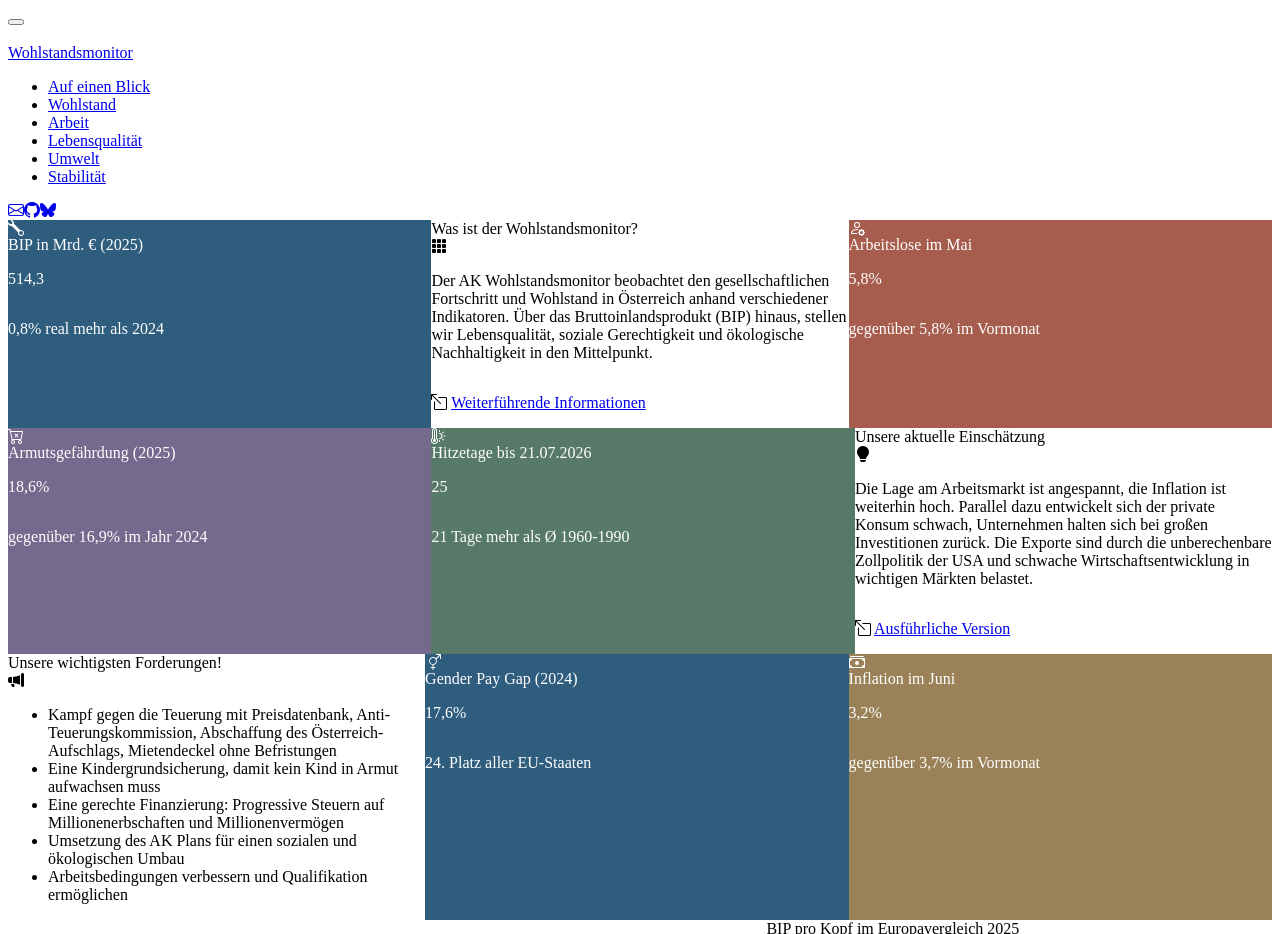
==== commit 1f0d1af8: "Built site for gh-pages" ====
--- a/index.html
+++ b/index.html
@@ -1,769 +1,8 @@
-<!DOCTYPE html>
-<html xmlns="http://www.w3.org/1999/xhtml" lang="en" xml:lang="en"><head>
-
-<meta charset="utf-8">
-<meta name="generator" content="quarto-1.9.38">
-
-<meta name="viewport" content="width=device-width, initial-scale=1.0, user-scalable=yes">
-
-
-<title>Wohlstandsmonitor</title>
-<style>
-/* Default styles provided by pandoc.
-** See https://pandoc.org/MANUAL.html#variables-for-html for config info.
-*/
-code{white-space: pre-wrap;}
-span.smallcaps{font-variant: small-caps;}
-div.columns{display: flex; gap: min(4vw, 1.5em);}
-div.column{flex: auto; overflow-x: auto;}
-div.hanging-indent{margin-left: 1.5em; text-indent: -1.5em;}
-ul.task-list{list-style: none;}
-ul.task-list li input[type="checkbox"] {
-  width: 0.8em;
-  margin: 0 0.8em 0.2em -1em; /* quarto-specific, see https://github.com/quarto-dev/quarto-cli/issues/4556 */ 
-  vertical-align: middle;
-}
-</style>
-
-
-<script src="dashboard_files/libs/clipboard/clipboard.min.js"></script>
-<script src="dashboard_files/libs/quarto-html/quarto.js" type="module"></script>
-<script src="dashboard_files/libs/quarto-html/tabsets/tabsets.js" type="module"></script>
-<script src="dashboard_files/libs/quarto-html/popper.min.js"></script>
-<script src="dashboard_files/libs/quarto-html/tippy.umd.min.js"></script>
-<script src="dashboard_files/libs/quarto-html/anchor.min.js"></script>
-<link href="dashboard_files/libs/quarto-html/tippy.css" rel="stylesheet">
-<link href="dashboard_files/libs/quarto-html/quarto-syntax-highlighting-15634bcf2e68342d4ad2dfa704d543f6.css" rel="stylesheet" class="quarto-color-scheme" id="quarto-text-highlighting-styles">
-<link href="dashboard_files/libs/quarto-html/quarto-syntax-highlighting-dark-0a6b7249c26820e032cb0bd839ff02b1.css" rel="stylesheet" class="quarto-color-scheme quarto-color-alternate" id="quarto-text-highlighting-styles">
-<link href="dashboard_files/libs/quarto-html/quarto-syntax-highlighting-15634bcf2e68342d4ad2dfa704d543f6.css" rel="stylesheet" class="quarto-color-scheme-extra" id="quarto-text-highlighting-styles">
-<script src="dashboard_files/libs/bootstrap/bootstrap.min.js"></script>
-<link href="dashboard_files/libs/bootstrap/bootstrap-icons.css" rel="stylesheet">
-<link href="dashboard_files/libs/bootstrap/bootstrap-a08dff0bc5a724a572c56615b9b884c5.min.css" rel="stylesheet" append-hash="true" class="quarto-color-scheme" id="quarto-bootstrap" data-mode="light">
-<link href="dashboard_files/libs/bootstrap/bootstrap-dark-a08dff0bc5a724a572c56615b9b884c5.min.css" rel="stylesheet" append-hash="true" class="quarto-color-scheme quarto-color-alternate" id="quarto-bootstrap" data-mode="light">
-<link href="dashboard_files/libs/bootstrap/bootstrap-a08dff0bc5a724a572c56615b9b884c5.min.css" rel="stylesheet" append-hash="true" class="quarto-color-scheme-extra" id="quarto-bootstrap" data-mode="light">
-<script src="dashboard_files/libs/quarto-dashboard/quarto-dashboard.js"></script>
-<script src="dashboard_files/libs/quarto-dashboard/stickythead.js"></script>
-
-
-
-<script src="dashboard_files/libs/quarto-dashboard/web-components.js" type="module"></script>
-<script src="dashboard_files/libs/quarto-dashboard/components.js"></script>
-
-<link href="dashboard_files/libs/htmltools-fill-0.5.9/fill.css" rel="stylesheet">
-<script src="dashboard_files/libs/bslib-component-js-0.11.0/components.min.js"></script>
-<script src="dashboard_files/libs/bslib-component-js-0.11.0/web-components.min.js" type="module"></script>
-<link href="dashboard_files/libs/bslib-component-css-0.11.0/components.css" rel="stylesheet">
-<script src="dashboard_files/libs/bslib-tag-require-0.11.0/tag-require.js"></script>
-<script src="dashboard_files/libs/htmlwidgets-1.6.4/htmlwidgets.js"></script>
-<script src="dashboard_files/libs/plotly-binding-4.12.0/plotly.js"></script>
-<script src="dashboard_files/libs/typedarray-0.1/typedarray.min.js"></script>
-<script src="dashboard_files/libs/jquery-3.6.0/jquery-3.6.0.min.js"></script>
-<link href="dashboard_files/libs/crosstalk-1.2.2/css/crosstalk.min.css" rel="stylesheet">
-<script src="dashboard_files/libs/crosstalk-1.2.2/js/crosstalk.min.js"></script>
-<link href="dashboard_files/libs/plotly-htmlwidgets-css-2.25.2/plotly-htmlwidgets.css" rel="stylesheet">
-<script src="dashboard_files/libs/plotly-main-2.25.2/plotly-latest.min.js"></script>
-<link href="dashboard_files/libs/datatables-css-0.0.0/datatables-crosstalk.css" rel="stylesheet">
-<script src="dashboard_files/libs/datatables-binding-0.34.0/datatables.js"></script>
-<link href="dashboard_files/libs/dt-core-1.13.6/css/jquery.dataTables.min.css" rel="stylesheet">
-<link href="dashboard_files/libs/dt-core-1.13.6/css/jquery.dataTables.extra.css" rel="stylesheet">
-<script src="dashboard_files/libs/dt-core-1.13.6/js/jquery.dataTables.min.js"></script>
-<link href="dashboard_files/libs/dt-ext-buttons-1.13.6/css/buttons.dataTables.min.css" rel="stylesheet">
-<script src="dashboard_files/libs/dt-ext-buttons-1.13.6/js/dataTables.buttons.min.js"></script>
-<script src="dashboard_files/libs/dt-ext-buttons-1.13.6/js/buttons.html5.min.js"></script>
-<script src="dashboard_files/libs/dt-ext-buttons-1.13.6/js/buttons.colVis.min.js"></script>
-<script src="dashboard_files/libs/dt-ext-buttons-1.13.6/js/buttons.print.min.js"></script>
-<link href="dashboard_files/libs/leaflet-1.3.1/leaflet.css" rel="stylesheet">
-<script src="dashboard_files/libs/leaflet-1.3.1/leaflet.js"></script>
-<link href="dashboard_files/libs/leafletfix-1.0.0/leafletfix.css" rel="stylesheet">
-<script src="dashboard_files/libs/proj4-2.6.2/proj4.min.js"></script>
-<script src="dashboard_files/libs/Proj4Leaflet-1.0.1/proj4leaflet.js"></script>
-<link href="dashboard_files/libs/rstudio_leaflet-1.3.1/rstudio_leaflet.css" rel="stylesheet">
-<script src="dashboard_files/libs/leaflet-binding-2.2.3/leaflet.js"></script>
-<script src="dashboard_files/libs/leaflet-providers-3.0.0/leaflet-providers.js"></script>
-<script src="dashboard_files/libs/leaflet-providers-plugin-2.2.3/leaflet-providers-plugin.js"></script>
-
-
-</head>
-
-<body class="quarto-dashboard dashboard-fill fullcontent quarto-light">
-
-<header id="quarto-dashboard-header">
-<nav class="navbar navbar-expand-md slim" data-bs-theme="dark">
-  <div class="navbar-container container-fluid">
-    <button class="navbar-toggler" type="button" data-bs-toggle="collapse" data-bs-target="#dashboard-collapse" aria-controls="dashboard-collapse" aria-expanded="false" aria-label="Toggle navigation">
-      <span class="navbar-toggler-icon"></span>
-    </button>    
-
-
-    <div class="navbar-brand-container">
-    <a href="#"><img src="img/aklogo.png" alt="" class="navbar-logo light-content d-inline-block"></a>
-    <a href="#"><img src="img/aklogo.png" alt="" class="navbar-logo dark-content d-inline-block"></a>
-      <div class="navbar-title">
-        <div class="navbar-title-text"><a href="#">Wohlstandsmonitor</a></div>
-        
-        
-      </div>
-    </div>
-<div id="dashboard-collapse" class="navbar-collapse collapse"><ul class="navbar-nav navbar-nav-scroll me-auto" role="tablist"><li class="nav-item" role="presentation"><a id="tab-auf-einen-blick" class="nav-link active" data-bs-toggle="tab" role="tab" data-bs-target="#auf-einen-blick" data-scrolling="false" href="#auf-einen-blick" aria-controls="auf-einen-blick" aria-selected="true"><span class="nav-link-text">Auf einen Blick</span></a></li><li class="nav-item" role="presentation"><a id="tab-wohlstand" class="nav-link" data-bs-toggle="tab" role="tab" data-bs-target="#wohlstand" data-scrolling="false" href="#wohlstand" aria-controls="wohlstand" aria-selected="false"><span class="nav-link-text">Wohlstand</span></a></li><li class="nav-item" role="presentation"><a id="tab-arbeit" class="nav-link" data-bs-toggle="tab" role="tab" data-bs-target="#arbeit" data-scrolling="false" href="#arbeit" aria-controls="arbeit" aria-selected="false"><span class="nav-link-text">Arbeit</span></a></li><li class="nav-item" role="presentation"><a id="tab-lebensqualität" class="nav-link" data-bs-toggle="tab" role="tab" data-bs-target="#lebensqualität" data-scrolling="false" href="#lebensqualität" aria-controls="lebensqualität" aria-selected="false"><span class="nav-link-text">Lebensqualität</span></a></li><li class="nav-item" role="presentation"><a id="tab-umwelt" class="nav-link" data-bs-toggle="tab" role="tab" data-bs-target="#umwelt" data-scrolling="false" href="#umwelt" aria-controls="umwelt" aria-selected="false"><span class="nav-link-text">Umwelt</span></a></li><li class="nav-item" role="presentation"><a id="tab-stabilität" class="nav-link" data-bs-toggle="tab" role="tab" data-bs-target="#stabilität" data-scrolling="false" href="#stabilität" aria-controls="stabilität" aria-selected="false"><span class="nav-link-text">Stabilität</span></a></li></ul><div class="quarto-dashboard-links"><a class="quarto-dashboard-link" href="mailto:matthias.schnetzer@akwien.at"><i class="bi bi-envelope"></i></a><a class="quarto-dashboard-link" href="https://github.com/mschnetzer"><i class="bi bi-github"></i></a><a class="quarto-dashboard-link" href="https://bsky.app/profile/matschnetzer.bsky.social"><i class="bi bi-bluesky"></i></a></div></div></div>
-</nav>
-</header>
-<div class="page-layout-custom quarto-dashboard-content bslib-gap-spacing html-fill-container bslib-page-fill quarto-dashboard-pages">  
-
-<div class="bslib-grid-item html-fill-item tab-content bslib-grid" data-layout="fill" style="display: grid; grid-template-rows: minmax(3em, 1fr); grid-auto-columns: minmax(0, 1fr);">
-<div id="auf-einen-blick" class="dashboard-page tab-pane show active html-fill-item html-fill-container" data-orientation="rows" aria-labelledby="tab-auf-einen-blick">
-<div class="html-fill-item html-fill-container bslib-grid" style="display: grid; grid-template-rows: minmax(3em, max-content) minmax(3em, max-content) minmax(3em, max-content); grid-auto-columns: minmax(0, 1fr);">
-<div class="html-fill-item html-fill-container bslib-grid" style="display: grid; grid-template-columns: minmax(3em, 33.5fr) minmax(3em, 33fr) minmax(3em, 33.5fr);
-grid-auto-rows: minmax(0, 1fr);">
-<div class="card bslib-card bslib-mb-spacing html-fill-item html-fill-container bslib-value-box showcase-left-center" data-bslib-card-init="" data-require-bs-caller="card()" data-require-bs-version="5 5" style="color:#FFFFFF;background-color:#2F5D7E;--bslib-color-fg:#FFFFFF;--bslib-color-bg:#2F5D7E;">
-<div class="card-body bslib-gap-spacing html-fill-item html-fill-container" style="margin-top:auto;margin-bottom:auto;flex:1 1 auto; padding:0;">
-<div class="value-box-grid html-fill-item" style="--bslib-grid-height:auto;--bslib-grid-height-mobile:auto;---bslib-value-box-showcase-w:30%;---bslib-value-box-showcase-w-fs:1fr;---bslib-value-box-showcase-max-h:100px;---bslib-value-box-showcase-max-h-fs:67%;">
-<div class="value-box-showcase html-fill-item html-fill-container"><svg xmlns="http://www.w3.org/2000/svg" viewbox="0 0 16 16" class="bi bi-wrench " style="height:1em;width:1em;fill:currentColor;vertical-align:-0.125em;" aria-hidden="true" role="img"><path d="M.102 2.223A3.004 3.004 0 0 0 3.78 5.897l6.341 6.252A3.003 3.003 0 0 0 13 16a3 3 0 1 0-.851-5.878L5.897 3.781A3.004 3.004 0 0 0 2.223.1l2.141 2.142L4 4l-1.757.364L.102 2.223zm13.37 9.019.528.026.287.445.445.287.026.529L15 13l-.242.471-.026.529-.445.287-.287.445-.529.026L13 15l-.471-.242-.529-.026-.287-.445-.445-.287-.026-.529L11 13l.242-.471.026-.529.445-.287.287-.445.529-.026L13 11l.471.242z"></path></svg></div>
-<div class="value-box-area html-fill-item html-fill-container">
-<div class="value-box-title html-fill-item html-fill-container">BIP in Mrd. € (2025)</div>
-<p class="value-box-value">514,3</p>
-<p>0,8% real mehr als 2024</p>
-</div>
-</div>
-</div>
-<script data-bslib-card-init="">bslib.Card.initializeAllCards();</script>
-<script data-bslib-card-init="">bslib.Card.initializeAllCards();</script></div><div class="card info-card flow bslib-card html-fill-container" data-fill="false" data-title="Was ist der Wohlstandsmonitor?<i class='bi bi-grid-3x3-gap-fill'></i>" data-bslib-card-init="" data-require-bs-caller="card()">
-<div class="card-header"><div class="card-title"><span style="display: inline">
-Was ist der Wohlstandsmonitor?</span></div><i class="bi bi-grid-3x3-gap-fill"></i>
-</div>
-<div class="card-body html-fill-item html-fill-container">
-<p>Der AK Wohlstandsmonitor beobachtet den gesellschaftlichen Fortschritt und Wohlstand in Österreich anhand verschiedener Indikatoren. Über das Bruttoinlandsprodukt (BIP) hinaus, stellen wir Lebensqualität, soziale Gerechtigkeit und ökologische Nachhaltigkeit in den Mittelpunkt.</p>
-<p><i class="bi bi-box-arrow-up-left"></i> <a href="https://www.akwien.at/wohlstandsbericht">Weiterführende Informationen</a></p>
-</div>
-<script data-bslib-card-init="">bslib.Card.initializeAllCards();</script></div><div class="card bslib-card bslib-mb-spacing html-fill-item html-fill-container bslib-value-box showcase-left-center" data-bslib-card-init="" data-require-bs-caller="card()" data-require-bs-version="5 5" style="color:#FFFFFF;background-color:#A65D4E;--bslib-color-fg:#FFFFFF;--bslib-color-bg:#A65D4E;">
-<div class="card-body bslib-gap-spacing html-fill-item html-fill-container" style="margin-top:auto;margin-bottom:auto;flex:1 1 auto; padding:0;">
-<div class="value-box-grid html-fill-item" style="--bslib-grid-height:auto;--bslib-grid-height-mobile:auto;---bslib-value-box-showcase-w:30%;---bslib-value-box-showcase-w-fs:1fr;---bslib-value-box-showcase-max-h:100px;---bslib-value-box-showcase-max-h-fs:67%;">
-<div class="value-box-showcase html-fill-item html-fill-container"><svg xmlns="http://www.w3.org/2000/svg" viewbox="0 0 16 16" class="bi bi-person-gear " style="height:1em;width:1em;fill:currentColor;vertical-align:-0.125em;" aria-hidden="true" role="img"><path d="M11 5a3 3 0 1 1-6 0 3 3 0 0 1 6 0ZM8 7a2 2 0 1 0 0-4 2 2 0 0 0 0 4Zm.256 7a4.474 4.474 0 0 1-.229-1.004H3c.001-.246.154-.986.832-1.664C4.484 10.68 5.711 10 8 10c.26 0 .507.009.74.025.226-.341.496-.65.804-.918C9.077 9.038 8.564 9 8 9c-5 0-6 3-6 4s1 1 1 1h5.256Zm3.63-4.54c.18-.613 1.048-.613 1.229 0l.043.148a.64.64 0 0 0 .921.382l.136-.074c.561-.306 1.175.308.87.869l-.075.136a.64.64 0 0 0 .382.92l.149.045c.612.18.612 1.048 0 1.229l-.15.043a.64.64 0 0 0-.38.921l.074.136c.305.561-.309 1.175-.87.87l-.136-.075a.64.64 0 0 0-.92.382l-.045.149c-.18.612-1.048.612-1.229 0l-.043-.15a.64.64 0 0 0-.921-.38l-.136.074c-.561.305-1.175-.309-.87-.87l.075-.136a.64.64 0 0 0-.382-.92l-.148-.045c-.613-.18-.613-1.048 0-1.229l.148-.043a.64.64 0 0 0 .382-.921l-.074-.136c-.306-.561.308-1.175.869-.87l.136.075a.64.64 0 0 0 .92-.382l.045-.148ZM14 12.5a1.5 1.5 0 1 0-3 0 1.5 1.5 0 0 0 3 0Z"></path></svg></div>
-<div class="value-box-area html-fill-item html-fill-container">
-<div class="value-box-title html-fill-item html-fill-container">Arbeitslose im Mai</div>
-<p class="value-box-value">5,8%</p>
-<p>gegenüber 5,8% im Vormonat</p>
-</div>
-</div>
-</div>
-<script data-bslib-card-init="">bslib.Card.initializeAllCards();</script>
-<script data-bslib-card-init="">bslib.Card.initializeAllCards();</script></div>
-</div>
-<div class="html-fill-item html-fill-container bslib-grid" style="display: grid; grid-template-columns: minmax(3em, 33.5fr) minmax(3em, 33.5fr) minmax(3em, 33fr);
-grid-auto-rows: minmax(0, 1fr);">
-<div class="card bslib-card bslib-mb-spacing html-fill-item html-fill-container bslib-value-box showcase-left-center" data-bslib-card-init="" data-require-bs-caller="card()" data-require-bs-version="5 5" style="color:#FFFFFF;background-color:#756A8D;--bslib-color-fg:#FFFFFF;--bslib-color-bg:#756A8D;">
-<div class="card-body bslib-gap-spacing html-fill-item html-fill-container" style="margin-top:auto;margin-bottom:auto;flex:1 1 auto; padding:0;">
-<div class="value-box-grid html-fill-item" style="--bslib-grid-height:auto;--bslib-grid-height-mobile:auto;---bslib-value-box-showcase-w:30%;---bslib-value-box-showcase-w-fs:1fr;---bslib-value-box-showcase-max-h:100px;---bslib-value-box-showcase-max-h-fs:67%;">
-<div class="value-box-showcase html-fill-item html-fill-container"><svg xmlns="http://www.w3.org/2000/svg" viewbox="0 0 16 16" class="bi bi-cart-x " style="height:1em;width:1em;fill:currentColor;vertical-align:-0.125em;" aria-hidden="true" role="img"><path d="M7.354 5.646a.5.5 0 1 0-.708.708L7.793 7.5 6.646 8.646a.5.5 0 1 0 .708.708L8.5 8.207l1.146 1.147a.5.5 0 0 0 .708-.708L9.207 7.5l1.147-1.146a.5.5 0 0 0-.708-.708L8.5 6.793 7.354 5.646z"></path>
-<path d="M.5 1a.5.5 0 0 0 0 1h1.11l.401 1.607 1.498 7.985A.5.5 0 0 0 4 12h1a2 2 0 1 0 0 4 2 2 0 0 0 0-4h7a2 2 0 1 0 0 4 2 2 0 0 0 0-4h1a.5.5 0 0 0 .491-.408l1.5-8A.5.5 0 0 0 14.5 3H2.89l-.405-1.621A.5.5 0 0 0 2 1H.5zm3.915 10L3.102 4h10.796l-1.313 7h-8.17zM6 14a1 1 0 1 1-2 0 1 1 0 0 1 2 0zm7 0a1 1 0 1 1-2 0 1 1 0 0 1 2 0z"></path></svg></div>
-<div class="value-box-area html-fill-item html-fill-container">
-<div class="value-box-title html-fill-item html-fill-container">Armutsgefährdung (2025)</div>
-<p class="value-box-value">18,6%</p>
-<p>gegenüber 16,9% im Jahr 2024</p>
-</div>
-</div>
-</div>
-<script data-bslib-card-init="">bslib.Card.initializeAllCards();</script>
-<script data-bslib-card-init="">bslib.Card.initializeAllCards();</script></div><div class="card bslib-card bslib-mb-spacing html-fill-item html-fill-container bslib-value-box showcase-left-center" data-bslib-card-init="" data-require-bs-caller="card()" data-require-bs-version="5 5" style="color:#FFFFFF;background-color:#577A68;--bslib-color-fg:#FFFFFF;--bslib-color-bg:#577A68;">
-<div class="card-body bslib-gap-spacing html-fill-item html-fill-container" style="margin-top:auto;margin-bottom:auto;flex:1 1 auto; padding:0;">
-<div class="value-box-grid html-fill-item" style="--bslib-grid-height:auto;--bslib-grid-height-mobile:auto;---bslib-value-box-showcase-w:30%;---bslib-value-box-showcase-w-fs:1fr;---bslib-value-box-showcase-max-h:100px;---bslib-value-box-showcase-max-h-fs:67%;">
-<div class="value-box-showcase html-fill-item html-fill-container"><svg xmlns="http://www.w3.org/2000/svg" viewbox="0 0 16 16" class="bi bi-thermometer-sun " style="height:1em;width:1em;fill:currentColor;vertical-align:-0.125em;" aria-hidden="true" role="img"><path d="M5 12.5a1.5 1.5 0 1 1-2-1.415V2.5a.5.5 0 0 1 1 0v8.585A1.5 1.5 0 0 1 5 12.5z"></path>
-<path d="M1 2.5a2.5 2.5 0 0 1 5 0v7.55a3.5 3.5 0 1 1-5 0V2.5zM3.5 1A1.5 1.5 0 0 0 2 2.5v7.987l-.167.15a2.5 2.5 0 1 0 3.333 0L5 10.486V2.5A1.5 1.5 0 0 0 3.5 1zm5 1a.5.5 0 0 1 .5.5v1a.5.5 0 0 1-1 0v-1a.5.5 0 0 1 .5-.5zm4.243 1.757a.5.5 0 0 1 0 .707l-.707.708a.5.5 0 1 1-.708-.708l.708-.707a.5.5 0 0 1 .707 0zM8 5.5a.5.5 0 0 1 .5-.5 3 3 0 1 1 0 6 .5.5 0 0 1 0-1 2 2 0 0 0 0-4 .5.5 0 0 1-.5-.5zM12.5 8a.5.5 0 0 1 .5-.5h1a.5.5 0 1 1 0 1h-1a.5.5 0 0 1-.5-.5zm-1.172 2.828a.5.5 0 0 1 .708 0l.707.708a.5.5 0 0 1-.707.707l-.708-.707a.5.5 0 0 1 0-.708zM8.5 12a.5.5 0 0 1 .5.5v1a.5.5 0 0 1-1 0v-1a.5.5 0 0 1 .5-.5z"></path></svg></div>
-<div class="value-box-area html-fill-item html-fill-container">
-<div class="value-box-title html-fill-item html-fill-container">Hitzetage bis 21.07.2026</div>
-<p class="value-box-value">25</p>
-<p>21 Tage mehr als Ø 1960-1990</p>
-</div>
-</div>
-</div>
-<script data-bslib-card-init="">bslib.Card.initializeAllCards();</script>
-<script data-bslib-card-init="">bslib.Card.initializeAllCards();</script></div><div class="card info-card flow bslib-card html-fill-container" data-fill="false" data-title="Unsere aktuelle Einschätzung<i class='bi bi-lightbulb-fill'></i>" data-bslib-card-init="" data-require-bs-caller="card()">
-<div class="card-header"><div class="card-title"><span style="display: inline">
-Unsere aktuelle Einschätzung</span></div><i class="bi bi-lightbulb-fill"></i>
-</div>
-<div class="card-body html-fill-item html-fill-container">
-<p>Die Lage am Arbeitsmarkt ist angespannt, die Inflation ist weiterhin hoch. Parallel dazu entwickelt sich der private Konsum schwach, Unternehmen halten sich bei großen Investitionen zurück. Die Exporte sind durch die unberechenbare Zollpolitik der USA und schwache Wirtschaftsentwicklung in wichtigen Märkten belastet.</p>
-<p><i class="bi bi-box-arrow-up-left"></i> <a href="https://www.akwien.at/unsere-forderungen">Ausführliche Version</a></p>
-</div>
-<script data-bslib-card-init="">bslib.Card.initializeAllCards();</script></div>
-</div>
-<div class="html-fill-item html-fill-container bslib-grid" style="display: grid; grid-template-columns: minmax(3em, 33fr) minmax(3em, 33.5fr) minmax(3em, 33.5fr);
-grid-auto-rows: minmax(0, 1fr);">
-<div class="card info-card flow bslib-card html-fill-container" data-fill="false" data-title="Unsere wichtigsten Forderungen!<i class='bi bi-megaphone-fill'></i>" data-bslib-card-init="" data-require-bs-caller="card()">
-<div class="card-header"><div class="card-title"><span style="display: inline">
-Unsere wichtigsten Forderungen!</span></div><i class="bi bi-megaphone-fill"></i>
-</div>
-<div class="card-body html-fill-item html-fill-container">
-<ul>
-<li>Kampf gegen die Teuerung mit Preisdatenbank, Anti-Teuerungskommission, Abschaffung des Österreich-Aufschlags, Mietendeckel ohne Befristungen</li>
-<li>Eine Kindergrundsicherung, damit kein Kind in Armut aufwachsen muss</li>
-<li>Eine gerechte Finanzierung: Progressive Steuern auf Millionenerbschaften und Millionenvermögen</li>
-<li>Umsetzung des AK Plans für einen sozialen und ökologischen Umbau</li>
-<li>Arbeitsbedingungen verbessern und Qualifikation ermöglichen</li>
-</ul>
-</div>
-<script data-bslib-card-init="">bslib.Card.initializeAllCards();</script></div><div class="card bslib-card bslib-mb-spacing html-fill-item html-fill-container bslib-value-box showcase-left-center" data-bslib-card-init="" data-require-bs-caller="card()" data-require-bs-version="5 5" style="color:#FFFFFF;background-color:#2F5D7E;--bslib-color-fg:#FFFFFF;--bslib-color-bg:#2F5D7E;">
-<div class="card-body bslib-gap-spacing html-fill-item html-fill-container" style="margin-top:auto;margin-bottom:auto;flex:1 1 auto; padding:0;">
-<div class="value-box-grid html-fill-item" style="--bslib-grid-height:auto;--bslib-grid-height-mobile:auto;---bslib-value-box-showcase-w:30%;---bslib-value-box-showcase-w-fs:1fr;---bslib-value-box-showcase-max-h:100px;---bslib-value-box-showcase-max-h-fs:67%;">
-<div class="value-box-showcase html-fill-item html-fill-container"><svg xmlns="http://www.w3.org/2000/svg" viewbox="0 0 16 16" class="bi bi-gender-ambiguous " style="height:1em;width:1em;fill:currentColor;vertical-align:-0.125em;" aria-hidden="true" role="img"><path fill-rule="evenodd" d="M11.5 1a.5.5 0 0 1 0-1h4a.5.5 0 0 1 .5.5v4a.5.5 0 0 1-1 0V1.707l-3.45 3.45A4 4 0 0 1 8.5 10.97V13H10a.5.5 0 0 1 0 1H8.5v1.5a.5.5 0 0 1-1 0V14H6a.5.5 0 0 1 0-1h1.5v-2.03a4 4 0 1 1 3.471-6.648L14.293 1H11.5zm-.997 4.346a3 3 0 1 0-5.006 3.309 3 3 0 0 0 5.006-3.31z"></path></svg></div>
-<div class="value-box-area html-fill-item html-fill-container">
-<div class="value-box-title html-fill-item html-fill-container">Gender Pay Gap (2024)</div>
-<p class="value-box-value">17,6%</p>
-<p>24. Platz aller EU-Staaten</p>
-</div>
-</div>
-</div>
-<script data-bslib-card-init="">bslib.Card.initializeAllCards();</script>
-<script data-bslib-card-init="">bslib.Card.initializeAllCards();</script></div><div class="card bslib-card bslib-mb-spacing html-fill-item html-fill-container bslib-value-box showcase-left-center" data-bslib-card-init="" data-require-bs-caller="card()" data-require-bs-version="5 5" style="color:#FFFFFF;background-color:#9A8158;--bslib-color-fg:#FFFFFF;--bslib-color-bg:#9A8158;">
-<div class="card-body bslib-gap-spacing html-fill-item html-fill-container" style="margin-top:auto;margin-bottom:auto;flex:1 1 auto; padding:0;">
-<div class="value-box-grid html-fill-item" style="--bslib-grid-height:auto;--bslib-grid-height-mobile:auto;---bslib-value-box-showcase-w:30%;---bslib-value-box-showcase-w-fs:1fr;---bslib-value-box-showcase-max-h:100px;---bslib-value-box-showcase-max-h-fs:67%;">
-<div class="value-box-showcase html-fill-item html-fill-container"><svg xmlns="http://www.w3.org/2000/svg" viewbox="0 0 16 16" class="bi bi-cash-stack " style="height:1em;width:1em;fill:currentColor;vertical-align:-0.125em;" aria-hidden="true" role="img"><path d="M1 3a1 1 0 0 1 1-1h12a1 1 0 0 1 1 1H1zm7 8a2 2 0 1 0 0-4 2 2 0 0 0 0 4z"></path>
-<path d="M0 5a1 1 0 0 1 1-1h14a1 1 0 0 1 1 1v8a1 1 0 0 1-1 1H1a1 1 0 0 1-1-1V5zm3 0a2 2 0 0 1-2 2v4a2 2 0 0 1 2 2h10a2 2 0 0 1 2-2V7a2 2 0 0 1-2-2H3z"></path></svg></div>
-<div class="value-box-area html-fill-item html-fill-container">
-<div class="value-box-title html-fill-item html-fill-container">Inflation im Juni</div>
-<p class="value-box-value">3,2%</p>
-<p>gegenüber 3,7% im Vormonat</p>
-</div>
-</div>
-</div>
-<script data-bslib-card-init="">bslib.Card.initializeAllCards();</script>
-<script data-bslib-card-init="">bslib.Card.initializeAllCards();</script></div>
-</div>
-</div>
-</div>
-<div id="wohlstand" class="dashboard-page tab-pane grid-skip html-fill-item html-fill-container" data-orientation="rows" aria-labelledby="tab-wohlstand">
-<div class="html-fill-item html-fill-container bslib-grid" style="display: grid; grid-template-rows: minmax(3em, 60fr) minmax(3em, 40fr); grid-auto-columns: minmax(0, 1fr);">
-<div class="html-fill-item html-fill-container bslib-grid" style="display: grid; grid-template-columns: minmax(3em, 60fr) minmax(3em, 40fr);
-grid-auto-rows: minmax(0, 1fr);">
-<div class="card tabset html-fill-item html-fill-container bslib-card" data-bslib-card-init="" data-require-bs-caller="card()">
-<div class="card-header dashboard-card-no-title bslib-navs-card-title">
-
-<ul class="nav nav-tabs card-header-tabs" role="tablist" data-tabsetid="card-tabset-10"><li class="nav-item" role="presentation"><a href="#card-tabset-10-1" role="tab" data-toggle="tab" data-bs-toggle="tab" data-value="BIP pro Kopf in Österreich" aria-selected="true" class="nav-link active">BIP pro Kopf in Österreich</a></li><li class="nav-item" role="presentation"><a href="#card-tabset-10-2" role="tab" data-toggle="tab" data-bs-toggle="tab" data-value="Rohdaten" aria-selected="false" class="nav-link">Rohdaten</a></li></ul></div>
-
-
-<div class="tab-content html-fill-item html-fill-container" data-tabset-id="card-tabset-10"><div class="tab-pane active show html-fill-item html-fill-container" role="tabpanel" id="card-tabset-10-1"><div class="card-body html-fill-item html-fill-container" data-title="BIP pro Kopf in Österreich">
-<div class="cell-output-display html-fill-item html-fill-container">
-<div class="plotly html-widget html-fill-item html-fill-container" id="htmlwidget-49fa3723221f25466015" style="width:100%;height:406px;"></div>
-<script type="application/json" data-for="htmlwidget-49fa3723221f25466015">{"x":{"data":[{"x":[10957,11323,11688,12053,12418,12784,13149,13514,13879,14245,14610,14975,15340,15706,16071,16436,16801,17167,17532,17897,18262,18628,18993,19358,19723,20089],"y":[37880,38230,38610,38880,39620,40270,41370,42790,43270,41620,42280,43370,43450,43080,43070,43200,43550,44260,45140,45730,42650,44580,46430,45670,45140,45380],"text":["2000: 37.880 €","2001: 38.230 €","2002: 38.610 €","2003: 38.880 €","2004: 39.620 €","2005: 40.270 €","2006: 41.370 €","2007: 42.790 €","2008: 43.270 €","2009: 41.620 €","2010: 42.280 €","2011: 43.370 €","2012: 43.450 €","2013: 43.080 €","2014: 43.070 €","2015: 43.200 €","2016: 43.550 €","2017: 44.260 €","2018: 45.140 €","2019: 45.730 €","2020: 42.650 €","2021: 44.580 €","2022: 46.430 €","2023: 45.670 €","2024: 45.140 €","2025: 45.380 €"],"type":"scatter","mode":"markers","marker":{"autocolorscale":false,"color":"rgba(139,0,0,1)","opacity":1,"size":7.559055118110237,"symbol":"circle","line":{"width":1.8897637795275593,"color":"rgba(139,0,0,1)"}},"hoveron":"points","showlegend":false,"xaxis":"x","yaxis":"y","hoverinfo":"text","frame":null},{"x":[10957,11323,11688,12053,12418,12784,13149,13514,13879,14245,14610,14975,15340,15706,16071,16436,16801,17167,17532,17897,18262,18628,18993,19358,19723,20089],"y":[37880,38230,38610,38880,39620,40270,41370,42790,43270,41620,42280,43370,43450,43080,43070,43200,43550,44260,45140,45730,42650,44580,46430,45670,45140,45380],"text":"","type":"scatter","mode":"lines","line":{"width":5.2913385826771648,"color":"rgba(139,0,0,1)","dash":"solid"},"hoveron":"points","showlegend":false,"xaxis":"x","yaxis":"y","hoverinfo":"text","frame":null}],"layout":{"margin":{"t":25.298464092984645,"r":9.2984640929846432,"b":28.825238688252391,"l":73.457866334578682},"paper_bgcolor":"rgba(255,255,255,1)","font":{"color":"rgba(0,0,0,1)","family":"Roboto Condensed","size":18.596928185969279},"xaxis":{"domain":[0,1],"automargin":true,"type":"linear","autorange":false,"range":[10500.4,20545.599999999999],"tickmode":"array","ticktext":["2000","2010","2020"],"tickvals":[10957,14610,18262],"categoryorder":"array","categoryarray":["2000","2010","2020"],"nticks":null,"ticks":"","tickcolor":null,"ticklen":4.6492320464923198,"tickwidth":0,"showticklabels":true,"tickfont":{"color":"rgba(77,77,77,1)","family":"Roboto Condensed","size":14.877542548775427},"tickangle":-0,"showline":false,"linecolor":null,"linewidth":0,"showgrid":true,"gridcolor":"rgba(235,235,235,1)","gridwidth":0.8453149175440583,"zeroline":false,"anchor":"y","title":{"text":"","font":{"color":"rgba(0,0,0,1)","family":"Roboto Condensed","size":18.596928185969279}},"hoverformat":".2f"},"yaxis":{"domain":[0,1],"automargin":true,"type":"linear","autorange":false,"range":[37452.5,46857.5],"tickmode":"array","ticktext":["37.500 €","40.000 €","42.500 €","45.000 €"],"tickvals":[37500,40000,42500,45000],"categoryorder":"array","categoryarray":["37.500 €","40.000 €","42.500 €","45.000 €"],"nticks":null,"ticks":"","tickcolor":null,"ticklen":4.6492320464923216,"tickwidth":0,"showticklabels":true,"tickfont":{"color":"rgba(77,77,77,1)","family":"Roboto Condensed","size":14.87754254877543},"tickangle":-0,"showline":false,"linecolor":null,"linewidth":0,"showgrid":true,"gridcolor":"rgba(235,235,235,1)","gridwidth":0.8453149175440583,"zeroline":false,"anchor":"x","title":{"text":"","font":{"color":"rgba(0,0,0,1)","family":"Roboto Condensed","size":18.596928185969279}},"hoverformat":".2f"},"shapes":[],"showlegend":false,"legend":{"bgcolor":null,"bordercolor":null,"borderwidth":0,"font":{"color":"rgba(0,0,0,1)","family":"Roboto Condensed","size":14.877542548775427}},"hovermode":"closest","barmode":"relative","hoverlabel":{"bgcolor":"white","font":{"family":"Roboto Condensed"}}},"config":{"doubleClick":"reset","modeBarButtonsToAdd":["hoverclosest","hovercompare"],"showSendToCloud":false},"source":"A","attrs":{"e7a860e47fb0":{"x":{},"y":{},"text":{},"type":"scatter"},"e7a8397b2d82":{"x":{},"y":{}}},"cur_data":"e7a860e47fb0","visdat":{"e7a860e47fb0":["function (y) ","x"],"e7a8397b2d82":["function (y) ","x"]},"highlight":{"on":"plotly_click","persistent":false,"dynamic":false,"selectize":false,"opacityDim":0.20000000000000001,"selected":{"opacity":1},"debounce":0},"shinyEvents":["plotly_hover","plotly_click","plotly_selected","plotly_relayout","plotly_brushed","plotly_brushing","plotly_clickannotation","plotly_doubleclick","plotly_deselect","plotly_afterplot","plotly_sunburstclick"],"base_url":"https://plot.ly"},"evals":[],"jsHooks":[]}</script>
-</div>
-</div></div><div class="tab-pane html-fill-item html-fill-container" role="tabpanel" id="card-tabset-10-2"><div class="card-body html-fill-item html-fill-container" data-title="Rohdaten">
-<div class="cell-output-display html-fill-item html-fill-container">
-<div class="datatables html-widget html-fill-item html-fill-container" id="htmlwidget-eda51e790eb71c60aa87" style="width:100%;height:auto;"></div>
-<script type="application/json" data-for="htmlwidget-eda51e790eb71c60aa87">{"x":{"filter":"none","vertical":false,"extensions":["Buttons"],"data":[["1","2","3","4","5","6","7","8","9","10","11","12","13","14","15","16","17","18","19","20","21","22","23","24","25","26"],[2000,2001,2002,2003,2004,2005,2006,2007,2008,2009,2010,2011,2012,2013,2014,2015,2016,2017,2018,2019,2020,2021,2022,2023,2024,2025],[37880,38230,38610,38880,39620,40270,41370,42790,43270,41620,42280,43370,43450,43080,43070,43200,43550,44260,45140,45730,42650,44580,46430,45670,45140,45380]],"container":"<table class=\"stripe hover\">\n  <thead>\n    <tr>\n      <th> <\/th>\n      <th>Jahr<\/th>\n      <th>BIP pro Kopf<\/th>\n    <\/tr>\n  <\/thead>\n<\/table>","options":{"bPaginate":false,"dom":"Bfrtip","language":{"info":"Showing _TOTAL_ entries","url":"https://cdn.datatables.net/plug-ins/1.11.3/i18n/de_de.json"},"buttons":["copy","csv"],"columnDefs":[{"className":"dt-right","targets":[1,2]},{"orderable":false,"targets":0},{"name":" ","targets":0},{"name":"year","targets":1},{"name":"values","targets":2}],"order":[],"autoWidth":false,"orderClasses":false},"selection":{"mode":"multiple","selected":null,"target":"row","selectable":null}},"evals":[],"jsHooks":[]}</script>
-</div>
-</div></div></div><script data-bslib-card-init="">bslib.Card.initializeAllCards();</script></div><div class="html-fill-item html-fill-container bslib-grid" style="display: grid; grid-template-rows: minmax(3em, 1fr); grid-auto-columns: minmax(0, 1fr);">
-<div class="card cell html-fill-item html-fill-container bslib-card" data-title="BIP pro Kopf im Europavergleich 2025" data-bslib-card-init="" data-require-bs-caller="card()">
-<div class="card-header"><div class="card-title"><span style="display: inline">
-BIP pro Kopf im Europavergleich 2025
-</span></div></div>
-<div class="card-body html-fill-item html-fill-container">
-<div class="cell-output-display html-fill-item html-fill-container">
-<div class="plotly html-widget html-fill-item html-fill-container" id="htmlwidget-aca47ccb0f1ae697ef1b" style="width:100%;height:406px;"></div>
-<script type="application/json" data-for="htmlwidget-aca47ccb0f1ae697ef1b">{"x":{"data":[{"x":[0,44650,null,0,11710,null,0,22510,null,0,60390,null,0,43210,null,0,21250,null,0,94930,null,0,28320,null,0,38360,null,0,17590,null,0,33080,null,0,30590,null,0,17520,null,0,20260,null,0,100380,null,0,16370,null,0,35000,null,0,51400,null,0,45380,null,0,17170,null,0,22560,null,0,13190,null,0,25680,null,0,19270,null,0,43450,null,0,49310],"y":[20,20,null,1,1,null,10,10,null,24,24,null,18,18,null,9,9,null,25,25,null,13,13,null,17,17,null,6,6,null,15,15,null,14,14,null,5,5,null,8,8,null,26,26,null,3,3,null,16,16,null,23,23,null,21,21,null,4,4,null,11,11,null,2,2,null,12,12,null,7,7,null,19,19,null,22,22],"text":["Belgien: 44.650 €","Belgien: 44.650 €",null,"Bulgarien: 11.710 €","Bulgarien: 11.710 €",null,"Tschechische Republik: 22.510 €","Tschechische Republik: 22.510 €",null,"Dänemark: 60.390 €","Dänemark: 60.390 €",null,"Deutschland: 43.210 €","Deutschland: 43.210 €",null,"Estland: 21.250 €","Estland: 21.250 €",null,"Irland: 94.930 €","Irland: 94.930 €",null,"Spanien: 28.320 €","Spanien: 28.320 €",null,"Frankreich: 38.360 €","Frankreich: 38.360 €",null,"Kroatien: 17.590 €","Kroatien: 17.590 €",null,"Italien: 33.080 €","Italien: 33.080 €",null,"Zypern: 30.590 €","Zypern: 30.590 €",null,"Lettland: 17.520 €","Lettland: 17.520 €",null,"Litauen: 20.260 €","Litauen: 20.260 €",null,"Luxemburg: 100.380 €","Luxemburg: 100.380 €",null,"Ungarn: 16.370 €","Ungarn: 16.370 €",null,"Malta: 35.000 €","Malta: 35.000 €",null,"Niederlande: 51.400 €","Niederlande: 51.400 €",null,"Österreich: 45.380 €","Österreich: 45.380 €",null,"Polen: 17.170 €","Polen: 17.170 €",null,"Portugal: 22.560 €","Portugal: 22.560 €",null,"Rumänien: 13.190 €","Rumänien: 13.190 €",null,"Slowenien: 25.680 €","Slowenien: 25.680 €",null,"Slowakei: 19.270 €","Slowakei: 19.270 €",null,"Finnland: 43.450 €","Finnland: 43.450 €",null,"Schweden: 49.310 €","Schweden: 49.310 €"],"type":"scatter","mode":"lines","line":{"width":5.2913385826771648,"color":"rgba(139,0,0,1)","dash":"solid"},"hoveron":"points","showlegend":false,"xaxis":"x","yaxis":"y","hoverinfo":"text","frame":null},{"x":[44650,11710,22510,60390,43210,21250,94930,28320,38360,17590,33080,30590,17520,20260,100380,16370,35000,51400,45380,17170,22560,13190,25680,19270,43450,49310],"y":[20,1,10,24,18,9,25,13,17,6,15,14,5,8,26,3,16,23,21,4,11,2,12,7,19,22],"text":["Belgien: 44.650 €","Bulgarien: 11.710 €","Tschechische Republik: 22.510 €","Dänemark: 60.390 €","Deutschland: 43.210 €","Estland: 21.250 €","Irland: 94.930 €","Spanien: 28.320 €","Frankreich: 38.360 €","Kroatien: 17.590 €","Italien: 33.080 €","Zypern: 30.590 €","Lettland: 17.520 €","Litauen: 20.260 €","Luxemburg: 100.380 €","Ungarn: 16.370 €","Malta: 35.000 €","Niederlande: 51.400 €","Österreich: 45.380 €","Polen: 17.170 €","Portugal: 22.560 €","Rumänien: 13.190 €","Slowenien: 25.680 €","Slowakei: 19.270 €","Finnland: 43.450 €","Schweden: 49.310 €"],"type":"scatter","mode":"markers","marker":{"autocolorscale":false,"color":"rgba(139,0,0,1)","opacity":1,"size":7.559055118110237,"symbol":"circle","line":{"width":1.8897637795275593,"color":"rgba(139,0,0,1)"}},"hoveron":"points","showlegend":false,"xaxis":"x","yaxis":"y","hoverinfo":"text","frame":null}],"layout":{"margin":{"t":23.305936073059364,"r":7.3059360730593621,"b":22.648401826484022,"l":22.648401826484022},"paper_bgcolor":"rgba(255,255,255,1)","font":{"color":"rgba(0,0,0,1)","family":"Roboto Condensed","size":14.611872146118724},"xaxis":{"domain":[0,1],"automargin":true,"type":"linear","autorange":false,"range":[-5019,105399],"tickmode":"array","ticktext":["0","25000","50000","75000","100000"],"tickvals":[0,25000.000000000004,50000,75000,100000],"categoryorder":"array","categoryarray":["0","25000","50000","75000","100000"],"nticks":null,"ticks":"","tickcolor":null,"ticklen":3.6529680365296811,"tickwidth":0,"showticklabels":true,"tickfont":{"color":"rgba(77,77,77,1)","family":"Roboto Condensed","size":11.68949771689498},"tickangle":-0,"showline":false,"linecolor":null,"linewidth":0,"showgrid":true,"gridcolor":"rgba(235,235,235,1)","gridwidth":0.66417600664176002,"zeroline":false,"anchor":"y","title":{"text":"","font":{"color":"rgba(0,0,0,1)","family":"Roboto Condensed","size":14.611872146118724}},"hoverformat":".2f"},"yaxis":{"domain":[0,1],"automargin":true,"type":"linear","autorange":false,"range":[0.40000000000000002,26.600000000000001],"tickmode":"array","ticktext":["BG","RO","HU","PL","LV","HR","SK","LT","EE","CZ","PT","SI","ES","CY","IT","MT","FR","DE","FI","BE","AT","SE","NL","DK","IE","LU"],"tickvals":[1,2,3,3.9999999999999996,5,6,7,7.9999999999999991,9,10,11,12,13,14.000000000000002,15,15.999999999999998,17,18,19,20,21,22,23,24,25,26],"categoryorder":"array","categoryarray":["BG","RO","HU","PL","LV","HR","SK","LT","EE","CZ","PT","SI","ES","CY","IT","MT","FR","DE","FI","BE","AT","SE","NL","DK","IE","LU"],"nticks":null,"ticks":"","tickcolor":null,"ticklen":3.6529680365296811,"tickwidth":0,"showticklabels":true,"tickfont":{"color":"rgba(77,77,77,1)","family":"Roboto Condensed","size":11.68949771689498},"tickangle":-0,"showline":false,"linecolor":null,"linewidth":0,"showgrid":false,"gridcolor":null,"gridwidth":0,"zeroline":false,"anchor":"x","title":{"text":"","font":{"color":"rgba(0,0,0,1)","family":"Roboto Condensed","size":14.611872146118724}},"hoverformat":".2f"},"shapes":[],"showlegend":false,"legend":{"bgcolor":null,"bordercolor":null,"borderwidth":0,"font":{"color":"rgba(0,0,0,1)","family":"Roboto Condensed","size":11.68949771689498}},"hovermode":"closest","barmode":"relative","hoverlabel":{"bgcolor":"white","font":{"family":"Roboto Condensed"}}},"config":{"doubleClick":"reset","modeBarButtonsToAdd":["hoverclosest","hovercompare"],"showSendToCloud":false},"source":"A","attrs":{"e7a86520566b":{"x":{},"y":{},"text":{},"xend":{},"yend":{},"type":"scatter"},"e7a82e09beab":{"x":{},"y":{},"text":{}}},"cur_data":"e7a86520566b","visdat":{"e7a86520566b":["function (y) ","x"],"e7a82e09beab":["function (y) ","x"]},"highlight":{"on":"plotly_click","persistent":false,"dynamic":false,"selectize":false,"opacityDim":0.20000000000000001,"selected":{"opacity":1},"debounce":0},"shinyEvents":["plotly_hover","plotly_click","plotly_selected","plotly_relayout","plotly_brushed","plotly_brushing","plotly_clickannotation","plotly_doubleclick","plotly_deselect","plotly_afterplot","plotly_sunburstclick"],"base_url":"https://plot.ly"},"evals":[],"jsHooks":[]}</script>
-</div>
-</div>
-<script data-bslib-card-init="">bslib.Card.initializeAllCards();</script></div>
-</div>
-</div>
-<div class="html-fill-item html-fill-container bslib-grid" style="display: grid; grid-template-columns: minmax(3em, 1fr);
-grid-auto-rows: minmax(0, 1fr);">
-<div class="card cell html-fill-item html-fill-container bslib-card" data-title="BIP pro Kopf in Österreich" data-bslib-card-init="" data-require-bs-caller="card()">
-<div class="card-header"><div class="card-title"><span style="display: inline">
-BIP pro Kopf in Österreich
-</span></div></div>
-<div class="card-body html-fill-item html-fill-container">
-<div class="cell-output-display html-fill-item html-fill-container">
-<div class="plotly html-widget html-fill-item html-fill-container" id="htmlwidget-b22684c2499bc68d272d" style="width:100%;height:406px;"></div>
-<script type="application/json" data-for="htmlwidget-b22684c2499bc68d272d">{"x":{"data":[{"x":[10957,11323,11688,12053,12418,12784,13149,13514,13879,14245,14610,14975,15340,15706,16071,16436,16801,17167,17532,17897,18262,18628,18993,19358,19723,20089],"y":[37880,38230,38610,38880,39620,40270,41370,42790,43270,41620,42280,43370,43450,43080,43070,43200,43550,44260,45140,45730,42650,44580,46430,45670,45140,45380],"text":["2000: 37.880 €","2001: 38.230 €","2002: 38.610 €","2003: 38.880 €","2004: 39.620 €","2005: 40.270 €","2006: 41.370 €","2007: 42.790 €","2008: 43.270 €","2009: 41.620 €","2010: 42.280 €","2011: 43.370 €","2012: 43.450 €","2013: 43.080 €","2014: 43.070 €","2015: 43.200 €","2016: 43.550 €","2017: 44.260 €","2018: 45.140 €","2019: 45.730 €","2020: 42.650 €","2021: 44.580 €","2022: 46.430 €","2023: 45.670 €","2024: 45.140 €","2025: 45.380 €"],"type":"scatter","mode":"markers","marker":{"autocolorscale":false,"color":"rgba(139,0,0,1)","opacity":1,"size":7.559055118110237,"symbol":"circle","line":{"width":1.8897637795275593,"color":"rgba(139,0,0,1)"}},"hoveron":"points","showlegend":false,"xaxis":"x","yaxis":"y","hoverinfo":"text","frame":null},{"x":[10957,11323,11688,12053,12418,12784,13149,13514,13879,14245,14610,14975,15340,15706,16071,16436,16801,17167,17532,17897,18262,18628,18993,19358,19723,20089],"y":[37880,38230,38610,38880,39620,40270,41370,42790,43270,41620,42280,43370,43450,43080,43070,43200,43550,44260,45140,45730,42650,44580,46430,45670,45140,45380],"text":"","type":"scatter","mode":"lines","line":{"width":5.2913385826771648,"color":"rgba(139,0,0,1)","dash":"solid"},"hoveron":"points","showlegend":false,"xaxis":"x","yaxis":"y","hoverinfo":"text","frame":null}],"layout":{"margin":{"t":25.298464092984645,"r":9.2984640929846432,"b":28.825238688252391,"l":73.457866334578682},"paper_bgcolor":"rgba(255,255,255,1)","font":{"color":"rgba(0,0,0,1)","family":"Roboto Condensed","size":18.596928185969279},"xaxis":{"domain":[0,1],"automargin":true,"type":"linear","autorange":false,"range":[10500.4,20545.599999999999],"tickmode":"array","ticktext":["2000","2010","2020"],"tickvals":[10957,14610,18262],"categoryorder":"array","categoryarray":["2000","2010","2020"],"nticks":null,"ticks":"","tickcolor":null,"ticklen":4.6492320464923198,"tickwidth":0,"showticklabels":true,"tickfont":{"color":"rgba(77,77,77,1)","family":"Roboto Condensed","size":14.877542548775427},"tickangle":-0,"showline":false,"linecolor":null,"linewidth":0,"showgrid":true,"gridcolor":"rgba(235,235,235,1)","gridwidth":0.8453149175440583,"zeroline":false,"anchor":"y","title":{"text":"","font":{"color":"rgba(0,0,0,1)","family":"Roboto Condensed","size":18.596928185969279}},"hoverformat":".2f"},"yaxis":{"domain":[0,1],"automargin":true,"type":"linear","autorange":false,"range":[37452.5,46857.5],"tickmode":"array","ticktext":["37.500 €","40.000 €","42.500 €","45.000 €"],"tickvals":[37500,40000,42500,45000],"categoryorder":"array","categoryarray":["37.500 €","40.000 €","42.500 €","45.000 €"],"nticks":null,"ticks":"","tickcolor":null,"ticklen":4.6492320464923216,"tickwidth":0,"showticklabels":true,"tickfont":{"color":"rgba(77,77,77,1)","family":"Roboto Condensed","size":14.87754254877543},"tickangle":-0,"showline":false,"linecolor":null,"linewidth":0,"showgrid":true,"gridcolor":"rgba(235,235,235,1)","gridwidth":0.8453149175440583,"zeroline":false,"anchor":"x","title":{"text":"","font":{"color":"rgba(0,0,0,1)","family":"Roboto Condensed","size":18.596928185969279}},"hoverformat":".2f"},"shapes":[],"showlegend":false,"legend":{"bgcolor":null,"bordercolor":null,"borderwidth":0,"font":{"color":"rgba(0,0,0,1)","family":"Roboto Condensed","size":14.877542548775427}},"hovermode":"closest","barmode":"relative","hoverlabel":{"bgcolor":"white","font":{"family":"Roboto Condensed"}}},"config":{"doubleClick":"reset","modeBarButtonsToAdd":["hoverclosest","hovercompare"],"showSendToCloud":false},"source":"A","attrs":{"e7a87a112c72":{"x":{},"y":{},"text":{},"type":"scatter"},"e7a87d7d2ef9":{"x":{},"y":{}}},"cur_data":"e7a87a112c72","visdat":{"e7a87a112c72":["function (y) ","x"],"e7a87d7d2ef9":["function (y) ","x"]},"highlight":{"on":"plotly_click","persistent":false,"dynamic":false,"selectize":false,"opacityDim":0.20000000000000001,"selected":{"opacity":1},"debounce":0},"shinyEvents":["plotly_hover","plotly_click","plotly_selected","plotly_relayout","plotly_brushed","plotly_brushing","plotly_clickannotation","plotly_doubleclick","plotly_deselect","plotly_afterplot","plotly_sunburstclick"],"base_url":"https://plot.ly"},"evals":[],"jsHooks":[]}</script>
-</div>
-</div>
-<script data-bslib-card-init="">bslib.Card.initializeAllCards();</script></div>
-</div>
-</div>
-</div>
-<div id="arbeit" class="dashboard-page tab-pane grid-skip html-fill-item html-fill-container" data-orientation="rows" aria-labelledby="tab-arbeit">
-<div class="html-fill-item html-fill-container bslib-grid" style="display: grid; grid-template-rows: minmax(3em, 1fr); grid-auto-columns: minmax(0, 1fr);">
-<div class="html-fill-item html-fill-container bslib-grid" style="display: grid; grid-template-columns: minmax(3em, 60fr) minmax(3em, 40fr);
-grid-auto-rows: minmax(0, 1fr);">
-<div class="html-fill-item html-fill-container bslib-grid" style="display: grid; grid-template-rows: minmax(3em, max-content); grid-auto-columns: minmax(0, 1fr);">
-<div class="card html-fill-item html-fill-container bslib-card" data-fill="false" data-bslib-card-init="" data-require-bs-caller="card()">
-<div class="card-body html-fill-item html-fill-container">
-<div class="panel-tabset html-fill-item html-fill-container">
-<ul class="nav nav-tabs" role="tablist"><li class="nav-item" role="presentation"><a class="nav-link active" id="tabset-1-1-tab" data-bs-toggle="tab" data-bs-target="#tabset-1-1" role="tab" aria-controls="tabset-1-1" aria-selected="true" href="">Arbeitslosigkeit in Europa</a></li><li class="nav-item" role="presentation"><a class="nav-link" id="tabset-1-2-tab" data-bs-toggle="tab" data-bs-target="#tabset-1-2" role="tab" aria-controls="tabset-1-2" aria-selected="false" href="">Rohdaten</a></li></ul>
-<div class="tab-content html-fill-item html-fill-container">
-<div id="tabset-1-1" class="tab-pane active html-fill-item html-fill-container" role="tabpanel" aria-labelledby="tabset-1-1-tab">
-<div id="htmlwidget-fdf0a733afaf7930bdad" style="width:768px;height:100vh;" class="leaflet html-widget html-fill-item html-fill-container"></div>
-<script type="application/json" data-for="htmlwidget-fdf0a733afaf7930bdad">{"x":{"options":{"minZoom":3.7,"maxZoom":3.7,"crs":{"crsClass":"L.CRS.EPSG3857","code":null,"proj4def":null,"projectedBounds":null,"options":{}},"boxZoom":false,"zoomControl":false,"dragging":false,"keyboard":false,"doubleClickZoom":false,"attributionControl":false},"calls":[{"method":"addProviderTiles","args":["CartoDB.VoyagerNoLabels",null,null,{"errorTileUrl":"","noWrap":false,"detectRetina":false}]},{"method":"addPolygons","args":[[[[{"lng":[15.0071894,14.9660052,14.8174929,14.7329913,14.691014,14.4719633,14.3341477,14.0919265,14.0256237,14.0419502,14.0075856,13.839507,13.796107,13.8193661,13.7270905,13.5133695,13.4384305,13.4498652,13.4016169,13.277131,13.177043,13.0369182,12.9446845,12.8757152,12.751555,12.8601815,12.8757855,12.9388765,12.9953713,12.9180406,13.0280435,13.0837838,13.0460555,13.0084417,12.9190264,12.8038348,12.7901653,12.6957955,12.6139715,12.5750265,12.5047212,12.4290389,12.3380455,12.2640709,12.2533542,12.2283597,12.1722235,12.1945969,12.060662,11.828887,11.632883,11.5585673,11.410219,11.3956188,11.4214275,11.3328294,11.2650568,11.2083889,11.0165005,10.9912025,10.9577936,10.8842713,10.886199,10.7873761,10.6370435,10.553154,10.454439,10.4403131,10.4683086,10.3832478,10.3100811,10.178353,10.2175059,10.1975072,10.1020687,10.0840138,9.999525999999999,9.9678135,9.8596105,9.7936304,9.696501500000002,9.558720499999998,9.5783082,9.651316699999997,9.6533973,9.609419899999999,9.530749,9.620580499999999,9.607078,9.870955099999998,9.881129999999997,9.954927,10.0879179,10.1449745,10.2187794,10.2456122,10.3763168,10.4784873,10.4696515,10.6652251,10.8116104,11.0058982,11.1642815,11.3283518,11.4112505,11.4816303,11.5463018,11.6271995,11.7508114,12.136014,12.2407455,12.1318994,12.1563608,12.2749477,12.2926646,12.477924,12.690635,12.731393,12.8083552,13.1400227,13.2567851,13.5042495,13.714185,13.9149187,14.1017617,14.1678442,14.4345005,14.5263335,14.5651755,14.5973837,14.6745805,14.7250223,14.8131773,14.8747311,15.0651205,15.4019795,15.4979118,15.649988,15.786422,16.0084256,15.996236,16.113849,16.29523409999999,16.4723331,16.4982613,16.4744137,16.5193648,16.4358775,16.4812825,16.4337615,16.4715065,16.64622,16.7024465,16.6545381,16.4215425,16.6046174,16.7102996,16.7699491,16.8612288,16.9058439,17.0573578,17.0631581,17.0337164,17.0947771,17.1087463,17.1607975,17.0772068,17.066741,16.976203,16.9461936,16.8555712,16.851106,16.949778,16.940278,16.8840616,16.7084339,16.5634479,16.4754351,16.3944967,16.3067906,16.0748925,15.8475186,15.7536335,15.5424495,15.3609023,15.190021,15.1242789,15.0071894],"lat":[49.01230650000001,48.77267979999999,48.7723267,48.6873951,48.584302,48.6360474,48.5594414,48.59420539999999,48.63670409999999,48.6602085,48.70020419999999,48.77160500000001,48.7136005,48.61292969999999,48.5130195,48.59097799999999,48.54889499999999,48.5052554,48.3714917,48.30240489999998,48.29439000000001,48.2612689,48.20669249999999,48.19708749999999,48.11281049999999,47.99663999999999,47.96260899999999,47.9360387,47.8554159,47.72201379999999,47.71398749999999,47.6687191,47.52050249999999,47.47167629999999,47.49477079999999,47.55905309999999,47.630667,47.682223,47.6711081,47.632316,47.62962389999999,47.6891211,47.69708749999999,47.68489,47.7241216,47.7209635,47.6950309,47.6167946,47.61874349999999,47.58555689999999,47.592446,47.51510519999999,47.495324,47.47200719999999,47.444852,47.4442533,47.40417749999999,47.43053319999999,47.396368,47.396131,47.4493567,47.4840445,47.536848,47.5197767,47.5646806,47.5371963,47.55579699999999,47.50839379999999,47.43700689999999,47.3546046,47.3018153,47.27011399999999,47.3546046,47.3842965,47.3665981,47.4476546,47.483017,47.5462405,47.53945449999999,47.5827691,47.53135899999999,47.54189299999999,47.48207229999999,47.42941799999999,47.3758071,47.3546046,47.27058099999999,47.1516455,47.0607745,47.01374999999999,46.94157809999999,46.9149026,46.84911510000001,46.85100949999999,46.8675563,46.921561,46.99474109999999,46.9355931,46.854909,46.86903179999999,46.7820598,46.76884959999999,46.96572249999999,46.99024989999999,46.9705266,47.00312309999999,46.98942229999999,47.013299,46.97572639999999,47.08066749999998,47.0691685,47.00865090000001,46.91634919999999,46.874102,46.7891622,46.6798355,46.656972,46.634288,46.63213699999999,46.5931249,46.55307319999999,46.56630399999999,46.5227035,46.5164981,46.47931769999999,46.4400095,46.4429435,46.41495569999999,46.37245349999999,46.4275161,46.4506875,46.496642,46.5151785,46.60156899999999,46.65211249999999,46.6535485,46.61801089999999,46.70575699999999,46.70746949999999,46.6812887,46.8353985,46.869068,46.9978486,47.00174519999999,47.0603235,47.0929108,47.1337188,47.19389679999999,47.2852197,47.35291849999999,47.4007156,47.44659699999999,47.5394505,47.6112474,47.66529799999999,47.75609579999999,47.7334073,47.68283479999999,47.70983099999999,47.68908179999999,47.7077375,47.81129539999999,47.86002289999999,47.9029282,47.9754765,48.0066565,48.03777649999999,48.11868150000001,48.1722445,48.26141539999999,48.3528659,48.438635,48.535792,48.6172455,48.71009569999999,48.73429169999999,48.80126979999999,48.8006306,48.7443783,48.73353349999999,48.7560122,48.86067,48.85217849999999,48.90769699999999,48.97948959999999,48.9511634,48.996431,49.01230650000001]}]],[[{"lng":[4.759926,4.669544,4.5482235,4.5278879,4.486173699999999,4.3896554,4.405945,4.279565000000001,4.243669500000001,4.242048999999999,4.2348175,4.215951899999999,4.1657555,4.105211400000001,3.9776665,3.8563395,3.6017475,3.5343111,3.500282399999999,3.380661,3.3657875,3.1953846,3.1106885,2.7490515,2.703774,2.6792938,2.6510292,2.604628,2.546011,2.6226208,2.607036,2.6361432,2.7066946,2.863276,2.9081047,3.0187085,3.098481,3.176996,3.1953846,3.245294,3.3033021,3.3858116,3.4909836,3.5239951,3.6150815,3.65551,3.666698,3.7078889,3.7702335,3.8940678,4.0277745,4.0554307,4.1981926,4.148795,4.2085292,4.140853,4.233133,4.432494,4.6776578,4.6952057,4.6973884,4.796696999999999,4.869070400000001,4.8357682,4.801696899999999,4.878603500000001,4.8644336,4.969431000000001,5.1537385,5.2906182,5.3199513,5.393510999999999,5.470883000000001,5.734555999999999,5.818117,5.8608152,5.8990699,5.871447300000001,5.7589523,5.746318999999999,5.775859799999999,5.8688302,5.901236399999999,6.024899500000001,6.137662499999999,6.193273599999999,6.3148009,6.4050285,6.3546996,6.367783099999999,6.315556,6.192200499999999,6.189312499999999,6.2560622,6.1838202,6.1185855,6.020999,5.892072999999999,5.7739669,5.682000500000001,5.687622000000001,5.653808,5.7325995,5.766125499999999,5.798273999999999,5.8352033,5.5662835,5.547684800000001,5.498431399999999,5.2377165,5.2259005,5.1448117,5.0877973,5.102180000000001,5.0415081,4.899390499999999,4.8410459,4.828632499999999,4.759926],"lat":[51.50246449999999,51.426384,51.42923219999999,51.47564769999999,51.4776545,51.44398309999999,51.3651572,51.37601749999999,51.3747295,51.353967,51.34825399999999,51.3330928,51.29272849999999,51.2653992,51.225132,51.211056,51.30056689999999,51.28951249999999,51.2467507,51.2742995,51.3698355,51.3550153,51.3122595,51.16176999999999,51.14482549999999,51.1361205,51.1291479,51.110096,51.08938199999999,50.9566082,50.91268949999999,50.820799,50.80992869999999,50.70834349999999,50.70174149999999,50.773533,50.77901899999999,50.7561645,50.75535459999999,50.71300949999999,50.5224229,50.49503319999999,50.5271565,50.49747709999999,50.49039899999999,50.46173549999998,50.3557512,50.3223671,50.3504345,50.3325362,50.35833049999999,50.3407585,50.25005119999999,50.15055539999999,50.07878770000001,49.97876,49.95782849999999,49.94161599999999,49.99628219999999,50.0473529,50.0850445,50.148678,50.1443824,50.04735290000001,49.96533179999999,49.91254659999999,49.81149099999999,49.801826,49.717926,49.67984759999999,49.62127960000001,49.61711099999999,49.497238,49.5456905,49.5463105,49.5735238,49.65741449999999,49.7150901,49.80169709999999,49.85359499999999,49.94787299999999,50.0473529,50.10846029999999,50.18277949999999,50.12995149999999,50.2405044,50.31306099999999,50.3233085,50.3791044,50.44517199999999,50.4970425,50.5210555,50.566094,50.62209670000001,50.6384268,50.71241449999999,50.75429549999999,50.7552375,50.7745151,50.7574465,50.811924,50.86560569999999,50.92736709999999,51.00871550000001,51.05985349999999,51.15624789999999,51.2208365,51.26881509999999,51.29581819999999,51.2616005,51.30946309999999,51.32092399999999,51.38229639999999,51.429005,51.4791235,51.4058874,51.42780999999999,51.4802636,51.50246449999999]},{"lng":[4.7818793,4.830543599999999,4.788102600000001,4.746438500000001,4.7818793],"lat":[51.4454281,51.4148266,51.39572249999999,51.4382283,51.4454281]}]],[[{"lng":[10.5291418,10.4550146,10.4987354,10.2287091,9.957323599999999,9.584293899999999,9.376858799999999,8.5972659,8.3514649,8.246134199999998,8.363303199999999,8.467746199999999,8.495661699999999,8.505108100000001,8.613816799999999,8.621777999999999,8.5610444,8.570311200000001,8.6534519,8.735248799999997,8.846262599999998,8.8516514,8.898604900000002,8.861851300000001,8.6961288,8.669464,9.1209012,9.215832699999998,9.1839251,9.207237100000002,9.319459999999999,9.287268599999997,9.147499699999997,9.065754399999999,9.0675372,9.1549417,9.006471000000001,8.7056907,8.7436136,8.6967848,8.611223200000001,8.545199299999998,8.296697999999999,8.182808,8.1309658,8.1241708,8.2463418,8.1388468,8.120857700000002,8.2790535,8.362475699999999,8.297194800000002,8.164489,8.170786,8.1042687,8.24912,8.257302299999997,8.285451,8.449175899999998,8.5976453,8.636844399999998,8.674530799999998,8.635926,9.113097,9.223522299999997,9.2717793,9.3677648,9.420151499999999,9.597626699999998,9.722549299999997,9.7775924,9.970722799999997,10.0516568,9.963998399999998,9.769042300000001,9.6771367,9.678952799999998,9.488421899999999,9.526569100000001,9.525539799999999,9.666084499999998,9.7489174,9.652818999999999,9.615205400000001,9.6699938,9.670873600000002,9.813070900000001,9.672057000000001,9.792951400000002,9.964227300000001,10.0889035,10.1991394,10.2627528,10.2459852,10.3934857,10.4607955,10.467462,10.4305474,10.5243582,10.6194129,10.7097972,10.9044609,10.922689,10.8275806,10.4352917,10.3633267,10.3262333,10.194362,10.2977804,10.2929456,10.5296155,10.5291418],"lat":[57.43714989999998,57.57542979999999,57.69433730000001,57.61480220000001,57.57478169999999,57.26686629999999,57.17475539999999,57.1079009,56.93859819999999,56.7845587,56.68953229999999,56.6897913,56.7052297,56.78967069999999,56.8337513,56.8061151,56.7673309,56.7218753,56.6818755,56.69000339999999,56.7760853,56.85721669999999,56.92138540000001,56.94084559999999,56.89584579999998,56.9258289,57.02451219999999,56.9696054,56.88340899999999,56.6984146,56.672095,56.62331599999999,56.62716409999999,56.5786357,56.6228698,56.7194786,56.83627419999999,56.6262929,56.54677609999999,56.4822937,56.49523079999999,56.5615332,56.5812081,56.66481339999999,56.56790139999999,56.48008400000001,56.33098509999999,56.3089799,56.0893972,56.064247,55.9337843,55.8655114,55.89198509999999,55.8153775,55.55829539999999,55.5052035,55.56145979999999,55.5731042,55.4672583,55.4254318,55.38331400000001,55.160856,54.91168299999999,54.8736015,54.85127,54.8099929,54.8242017,54.8319565,54.89889039999999,54.85460039999999,54.89946409999999,54.8564041,54.8869747,54.9995053,55.07376549999999,55.05251899999999,55.0069029,55.0405185,55.07580049999999,55.1571435,55.1910167,55.25738409999999,55.29770579999999,55.410325,55.45719039999999,55.5134014,55.615377,55.71205699999999,55.68000529999999,55.7010237,55.83171879999999,55.8670319,55.98240389999999,56.161167,56.26777989999999,56.2677136,56.22878519999999,56.1823684,56.1265374,56.2179549,56.1648988,56.35803689999999,56.45197049999999,56.5165064,56.5356256,56.58369519999999,56.6763927,56.6846635,56.73420049999999,56.9354336,57.2539034,57.43714989999998]}],[{"lng":[12.526952,12.6070175,12.5175032,12.2717152,12.0591281,11.8570458,11.9511674,11.8712378,11.8752975,11.779395,11.7524983,11.6959677,11.7249279,11.6974891,11.5392949,11.4757556,11.3006776,11.016619,11.1365621,11.1842346,11.1483092,11.2473867,11.7174248,11.7939191,11.9257923,12.0425038,12.114706,12.150296,12.1567574,12.4191927,12.3817992,12.2195705,12.2024491,12.2423693,12.363471,12.4801102,12.5047895,12.5700421,12.6715673,12.6756588,12.5841255,12.5827535,12.526952],"lat":[55.92237399999999,56.0460959,56.08645039999999,56.1260856,56.04538439999999,55.968671,55.84997259999999,55.7979774,55.73765599999999,55.6590285,55.74372750000001,55.8070037,55.93254049999999,55.95347,55.93830109999999,55.85819129999999,55.75573829999998,55.70448829999999,55.5731924,55.42716939999999,55.3433608,55.2374044,55.1672401,55.0699587,55.00357309999999,54.97999279999999,55.00154409999999,55.05940709999999,55.18776059999999,55.30070389999999,55.3726005,55.425062,55.47171009999999,55.54392249999999,55.593807,55.6054851,55.63734049999999,55.56276949999999,55.59088990000001,55.6223836,55.7220015,55.80796799999999,55.92237399999999]},{"lng":[11.979244,11.9807785,12.0365044,12.0649772,12.089595,12.1085493,12.0786572,12.0591281,11.979244],"lat":[55.68729259999999,55.730123,55.73270759999999,55.78083719999999,55.78084749999999,55.7277347,55.66556829999999,55.6698359,55.68729259999999]}],[{"lng":[10.3210042,10.1846688,9.938913500000002,9.862756000000001,9.8082329,9.6863042,9.8268474,9.814483899999999,9.862756000000001,9.902568600000002,9.986753199999999,10.0054473,10.1370663,10.1455658,10.1110707,10.1301974,10.1094386,10.149736,10.1733578,10.1632313,10.2517345,10.5258679,10.5410989,10.5967082,10.6397242,10.667649,10.6943937,10.6705459,10.7506391,10.8104293,10.8030491,10.6750412,10.7379477,10.697991,10.6287899,10.6278983,10.6004489,10.5967082,10.4561215,10.445564,10.4949555,10.3210042],"lat":[55.6146049,55.6072449,55.51406960000001,55.5148668,55.5486015,55.5024749,55.39354599999999,55.3623596,55.3502478,55.2425985,55.19859979999999,55.19859979999999,55.15205739999999,55.12840929999999,55.10054469999999,55.0714209,55.05898769999999,55.018656,55.0304187,55.0855809,55.08751110000001,55.02874479999999,54.9660091,54.95411759999999,54.989964,54.9525026,55.00000310000001,55.0156484,55.08239219999999,55.1985998,55.32856959999999,55.4486207,55.48680789999999,55.5438437,55.59460219999998,55.5654609,55.51663980000001,55.4836691,55.44008519999999,55.4529606,55.5438437,55.6146049]}],[{"lng":[11.4660693,11.3801591,11.332224,11.2251579,11.0810379,11.0250861,11.0578549,11.0667245,10.9931737,11.0007199,11.332224,11.4600584,11.6463019,11.7979929,11.8734434,11.898381,11.8776271,11.9575366,11.9772244,12.0591281,12.1456984,12.1277244,12.0591281,12.0365616,12.056661,12.0300283,11.836781,11.7575677,11.7391613,11.6591729,11.6501592,11.5336049,11.4830732,11.4660693],"lat":[54.86086149999999,54.88627899999999,54.9236064,54.9587158,54.93821129999999,54.89783579999999,54.86086149999999,54.8127182,54.80471259999998,54.7690453,54.6612792,54.61356019999999,54.66000499999999,54.64602609999999,54.7224618,54.71102959999999,54.64909439999999,54.5672001,54.68955079999999,54.75398109999999,54.83203340000001,54.86879139999999,54.9294319,54.928982,54.90275370000001,54.8954835,54.95770489999999,54.9497664,54.8835782,54.8906955,54.86086149999999,54.8299183,54.83677149999999,54.86086149999999]}],[{"lng":[14.7733087,14.71281,14.7020246,14.7073867,14.68317,14.7442172,14.8878436,14.963139,15.0830555,15.1217735,15.1126271,15.1553035,15.155085,15.0623051,14.9919246,14.9705124,14.9437146,14.8253977,14.7733087],"lat":[55.29893539999999,55.22451979999999,55.1952448,55.12995609999999,55.0978518,55.06420009999999,55.0307173,55.0037871,54.987823,55.0143721,55.03843089999999,55.07735439999999,55.13209029999999,55.161313,55.1940615,55.2146821,55.2101705,55.25409759999999,55.29893539999999]}],[{"lng":[10.9058161,10.9309514,10.9154709,10.816751,10.6961807,10.7001179,10.6658655,10.6496488,10.6990302,10.7974027,10.9058161],"lat":[55.02081080000001,55.1112398,55.11953249999999,55.0052507,54.9309324,54.88869019999999,54.86077089999999,54.81148649999999,54.7310557,54.86077089999999,55.02081080000001]}],[{"lng":[12.2042574,12.1831623,12.2297906,12.2507972,12.283834,12.270319,12.2072124,12.1474579,12.1479614,12.1111836,12.1433392,12.2078083,12.3127898,12.3852582,12.5095803,12.5540414,12.5240257,12.4627272,12.3163944,12.2598677,12.2042574],"lat":[55.06923219999999,55.04626969999999,55.0205053,55.0407217,55.01179299999999,54.9854741,54.96785499999999,54.96875709999999,54.9435796,54.9184156,54.88188909999999,54.88238399999999,54.9519876,54.96533029999999,54.9434917,54.96050609999999,55.0071604,55.02308169999999,55.0278656,55.06007949999999,55.06923219999999]}],[{"lng":[11.0975122,11.1950439,11.1942226,11.0301685,11.0080748,10.9214798,10.8692844,10.8940279,10.9419733,10.9616228,11.0269181,11.0362936,11.0908884,11.0975122],"lat":[57.2944894,57.305975,57.3238207,57.31933429999999,57.3061734,57.2967799,57.2570096,57.23727049999999,57.2441483,57.214499,57.2025292,57.22819089999999,57.2604354,57.2944894]}],[{"lng":[10.6455047,10.6712927,10.6473133,10.6031481,10.5932133,10.5292312,10.5250733,10.5520692,10.621602,10.6430519,10.6455047],"lat":[55.84397999999999,55.8738137,55.91820959999999,55.92948719999999,55.88210369999999,55.85201649999998,55.8221443,55.7685513,55.76596669999999,55.797163,55.84397999999999]}],[{"lng":[8.5519765,8.592689199999997,8.516555799999997,8.489827099999999,8.463588999999997,8.4785164,8.521303,8.570316800000001,8.5519765],"lat":[55.14103019999999,55.1920547,55.2120726,55.1975012,55.10707619999999,55.07659889999999,55.06072380000001,55.08475159999999,55.14103019999999]}],[{"lng":[8.496438599999998,8.464335800000001,8.424902000000001,8.481929800000001,8.5366596,8.5546088,8.5885525,8.597977999999999,8.636423100000002,8.629098099999998,8.594921599999999,8.578925699999999,8.496438599999998],"lat":[56.6683126,56.68695169999999,56.66726219999999,56.63302699999999,56.57603089999999,56.5978953,56.5991556,56.6370095,56.6248047,56.6608905,56.6624455,56.68728489999999,56.6683126]}],[{"lng":[10.2884002,10.33876,10.4221434,10.5119996,10.4917863,10.4439986,10.4171863,10.3632557,10.300906,10.2884002],"lat":[54.9078637,54.86064469999999,54.8209917,54.8441017,54.8881655,54.875213,54.8996527,54.89153019999999,54.9158173,54.9078637]}],[{"lng":[8.450308999999999,8.467630699999999,8.452366699999999,8.406387499999999,8.407371600000001,8.371340499999999,8.325760599999999,8.369766499999999,8.427729300000001,8.473276,8.450308999999999],"lat":[55.39137069999999,55.40593509999999,55.43478570000001,55.4387304,55.46728,55.47203729999999,55.45501780000001,55.4200758,55.3480427,55.3595754,55.39137069999999]}],[{"lng":[11.6071357,11.5260167,11.5069686,11.5457599,11.5816191,11.6071357],"lat":[56.7305462,56.7273611,56.7178794,56.6860915,56.6896444,56.7305462]}],[{"lng":[10.5177857,10.5362359,10.5803982,10.5628137,10.5177857],"lat":[55.97337699999999,55.9349472,55.93324499999999,56.0033137,55.97337699999999]}],[{"lng":[12.7776564,12.7444111,12.7334849,12.7638154,12.7859271,12.7776564],"lat":[55.6681271,55.66732019999999,55.63453149999998,55.6049179,55.6161301,55.6681271]}],[{"lng":[11.8292147,11.8188494,11.785321,11.8385952,11.8529211,11.8292147],"lat":[55.81556129999999,55.7869961,55.77471,55.7366355,55.78124869999999,55.81556129999999]}],[{"lng":[11.4089944,11.3761124,11.3965325,11.4497134,11.4089944],"lat":[54.97374619999999,54.93401489999999,54.9165325,54.9481485,54.97374619999999]}],[{"lng":[11.5530978,11.4986005,11.5384742,11.5753051,11.5530978],"lat":[54.99202719999999,54.98413309999999,54.94165849999999,54.97241629999999,54.99202719999999]}],[{"lng":[9.093566299999997,9.0412792,9.096232699999998,9.114975899999999,9.093566299999997],"lat":[56.9239334,56.89294409999999,56.8691861,56.89300329999999,56.9239334]}],[{"lng":[9.7790207,9.778237700000002,9.836828000000001,9.827390600000001,9.7790207],"lat":[55.31286119999999,55.29084079999999,55.2901855,55.34135819999999,55.31286119999999]}],[{"lng":[8.117950699999998,8.097648299999999,8.121457399999999,8.159615800000001,8.117950699999998],"lat":[56.41909659999999,56.38126619999999,56.35431039999999,56.38703090000001,56.41909659999999]}],[{"lng":[11.1180876,11.1052419,11.1638752,11.180286,11.1180876],"lat":[55.9133693,55.8963821,55.85491679999998,55.88870189999999,55.9133693]}],[{"lng":[8.593633900000002,8.5406125,8.519927499999998,8.533902999999999,8.5754948,8.593633900000002],"lat":[55.2909041,55.29885309999999,55.28117369999999,55.25926279999998,55.26150519999999,55.2909041]}],[{"lng":[11.198504,11.1761395,11.1619963,11.1667675,11.2212533,11.198504],"lat":[55.22955419999999,55.24001899999999,55.22601769999999,55.18904629999999,55.18904629999999,55.22955419999999]}],[{"lng":[10.3127079,10.2792927,10.3246058,10.3376537,10.3127079],"lat":[55.80187769999999,55.7488964,55.7361327,55.76553049999999,55.80187769999999]}],[{"lng":[11.0812544,11.0637117,11.1165336,11.1314491,11.0812544],"lat":[55.54377859999999,55.50938489999999,55.5018782,55.5433038,55.54377859999999]}],[{"lng":[11.1564439,11.1116157,11.1520265,11.1742224,11.1564439],"lat":[55.1828283,55.1667054,55.11916919999999,55.1555308,55.1828283]}],[{"lng":[9.994465399999999,9.9720602,10.0301159,10.0499467,9.994465399999999],"lat":[55.1697357,55.13250279999999,55.11725419999999,55.1310233,55.1697357]}]],[[{"lng":[9.113097,8.635926,8.654623400000002,8.851506700000002,8.845478100000001,8.931343799999999,8.8720965,8.6970606,8.6429467,8.6915908,8.8448045,8.809449099999998,8.850336099999998,8.9290845,8.9679015,8.832592,8.963501899999999,9.199751000000001,9.272732999999999,9.0185125,8.792576499999999,8.687172499999999,8.6067211,8.553132600000001,8.486103300000002,8.520410499999999,8.497349099999999,8.554898000000001,8.2967151,8.236775399999999,8.299474800000002,8.3061398,8.258384099999999,8.195554999999999,8.0883865,8.061326999999999,8.162106,8.142576,8.091291000000002,8.048686599999998,8.0055429,7.8098955,7.550172999999998,7.292880599999999,7.1650349,7.1006021,7.122710400000001,7.0429862,6.999446499999999,7.264299999999999,7.208935,7.2027945,7.201083199999999,7.092692,7.072659799999999,7.0534218,7.0062295,6.7097325,6.729771100000001,6.6978655,6.9241214,6.995875499999999,7.0630517,7.034425600000001,7.065684999999999,6.991689900000001,6.8585842,6.760465000000001,6.695295399999999,6.8194835,6.769627600000001,6.4188193,6.407779499999999,6.167765999999999,6.153173300000001,6.061328099999999,5.965693799999999,5.979736399999999,5.953192,6.102652999999999,6.105893500000001,6.2042044,6.224405000000002,6.072657,6.089336099999999,6.174811999999999,5.963342400000001,5.900039599999999,5.877085,5.9098069,6.0091283,6.030686099999999,6.086947499999999,6.071928100000001,6.010228000000001,6.020999,6.1185855,6.1838202,6.2560622,6.189312499999999,6.192200499999999,6.315556,6.367783099999999,6.3546996,6.4050285,6.3148009,6.193273599999999,6.137662499999999,6.127918200000001,6.2533621,6.326713400000001,6.474962499999999,6.511091999999999,6.501011599999998,6.4327722,6.380052500000001,6.367107499999999,6.449574899999999,6.556985999999999,6.585592000000001,6.7234655,6.732842199999999,6.816778100000001,6.858713000000001,7.0239161,7.051664399999999,7.101069000000001,7.192441499999998,7.2948914,7.368755499999999,7.480781800000001,7.529495000000002,7.635651,7.910654500000001,8.068407499999999,8.232633,8.168887699999999,8.089638399999998,7.9596305,7.9436758,7.812587700000001,7.736128399999999,7.680713000000001,7.577919499999999,7.577291,7.5740786,7.6143858,7.5382383,7.545990499999999,7.520500800000001,7.589039,7.634097000000001,7.713784499999998,7.894107500000001,7.922759,8.038635500000002,8.2204613,8.426434499999999,8.5185479,8.562840999999999,8.595602,8.606369499999998,8.502823500000002,8.4247689,8.418418599999999,8.510114999999999,8.6138315,8.705336300000001,8.706728499999997,8.663354,8.670461,8.7957085,8.7815239,8.814386699999998,8.874888,9.0358646,9.182191999999999,9.3794304,9.495603999999998,9.558720499999998,9.696501500000002,9.7936304,9.8596105,9.9678135,9.999525999999999,10.0840138,10.1020687,10.1975072,10.2175059,10.178353,10.3100811,10.3832478,10.4683086,10.4403131,10.454439,10.553154,10.6370435,10.7873761,10.886199,10.8842713,10.9577936,10.9912025,11.0165005,11.2083889,11.2650568,11.3328294,11.4214275,11.3956188,11.410219,11.5585673,11.632883,11.828887,12.060662,12.1945969,12.1722235,12.2283597,12.2533542,12.2640709,12.3380455,12.4290389,12.5047212,12.5750265,12.6139715,12.6957955,12.7901653,12.8038348,12.9190264,13.0084417,13.0460555,13.0837838,13.0280435,12.9180406,12.9953713,12.9388765,12.8757855,12.8601815,12.751555,12.8757152,12.9446845,13.0369182,13.177043,13.277131,13.4016169,13.4498652,13.4384305,13.5133695,13.7270905,13.8193661,13.796107,13.839507,13.7359617,13.6728509,13.5515785,13.493185,13.4166515,13.3762975,13.1989413,13.170908,13.0107617,12.9318698,12.7917431,12.6337635,12.6359935,12.5937785,12.5158561,12.401524,12.4634648,12.5509885,12.4920335,12.4815029,12.260799,12.2612591,12.2065176,12.2044448,12.160679,12.111386,12.1272843,12.1009005,12.1795925,12.3202224,12.3389577,12.4094105,12.5837785,12.7030943,12.8213778,12.9481445,13.0435192,13.1825541,13.252847,13.3072292,13.3871981,13.4531215,13.501846,13.5411832,13.652174,13.8529845,13.9821423,14.3759127,14.3881583,14.2695363,14.3178735,14.4150945,14.491221,14.5891537,14.5744209,14.6381484,14.6188,14.7685583,14.823362,14.8990892,14.9956891,15.0335507,14.974183,14.952273,14.7408548,14.729862,14.759195,14.7520377,14.5999785,14.7010605,14.716716,14.755227,14.6853953,14.7033943,14.6008915,14.534362,14.621086,14.6251561,14.565063,14.436438,14.2230177,14.1393043,14.156692,14.143658,14.3552165,14.3760776,14.438383,14.4185068,14.412157,14.267542,14.222657,14.0577609,13.9388382,14.0457665,14.2130775,14.226302,14.0335604,14.0223508,13.9231238,13.9209064,13.8969219,13.8054379,13.8956767,13.9110372,13.8137468,13.4721575,13.319396,13.3079994,13.2842048,13.2156763,13.1557139,13.115739,13.0995586,13.1331089,12.9848956,12.8683721,12.7969972,12.5567528,12.4956439,12.5034768,12.4692661,12.4168766,12.3569971,12.2855305,12.201068,12.1291214,11.9990881,11.6865694,11.5617785,11.3881873,11.3989176,11.4761737,11.4445549,11.3370023,11.2674827,11.1577037,10.9036615,10.840886,10.7648925,10.7799461,11.0418843,11.0861163,11.0889868,11.1571528,11.3007438,11.2460231,11.2235424,11.0627774,11.0253108,11.0136809,11.0849527,11.0828291,10.9250594,10.7137505,10.3473657,10.2333297,10.174162,10.168517,10.0993723,9.9378273,10.03117,9.949501399999999,9.915352299999999,9.862595899999999,9.583140599999998,9.491949499999999,9.4426471,9.422934000000001,9.420151499999999,9.3677648,9.2717793,9.223522299999997,9.113097],"lat":[54.8736015,54.91168299999999,54.80853469999999,54.61054859999999,54.4924285,54.46325659999999,54.41672499999999,54.38457349999999,54.32135949999999,54.2892737,54.2663285,54.18576499999999,54.13200489999999,54.1197376,54.05240659999999,54.02392949999999,53.89917319999999,53.88010449999999,53.86766249999999,53.834841,53.83597369999999,53.891908,53.8739393,53.82058679999999,53.6882701,53.606205,53.58904989999999,53.52513099999999,53.60845699999999,53.53773939999999,53.5160341,53.45379169999999,53.40554539999999,53.4091715,53.4566737,53.50595699999999,53.5337743,53.5947928,53.638109,53.6477456,53.7084464,53.70766199999999,53.67503749999999,53.6782339,53.6302653,53.57571659999999,53.5336205,53.52413199999999,53.35988749999999,53.3255265,53.24306449999999,53.1132815,52.9855021,52.83820099999999,52.81168819999999,52.65717159999999,52.638763,52.62782349999999,52.57415049999999,52.48628599999999,52.44162599999999,52.45440959999998,52.3730425,52.291487,52.24137299999999,52.2222391,52.1266936,52.1185695,52.05081669999999,51.9904814,51.9212802,51.8612599,51.828092,51.9008045,51.84599979999999,51.85874809999999,51.8292952,51.7708768,51.747846,51.65622759999999,51.6007347,51.51871609999999,51.364979,51.2425875,51.1790184,51.18451349999999,51.0480768,51.0589778,51.03210099999999,50.9864441,50.9819236,50.93437659999999,50.913135,50.858411,50.8035661,50.75429549999999,50.71241449999999,50.6384268,50.62209670000001,50.566094,50.5210555,50.4970425,50.44517199999999,50.3791044,50.3233085,50.31306099999999,50.2405044,50.12995149999999,50.0473529,49.89093020000001,49.8449692,49.82127499999999,49.78280059999999,49.7187148,49.66199949999999,49.551105,49.46950699999999,49.4686731,49.41920849999999,49.33145039999999,49.218829,49.17312189999999,49.1573542,49.2108113,49.1898705,49.125961,49.15599799999999,49.1181018,49.12113829999999,49.16145799999999,49.1634575,49.09984530000001,49.0539505,49.04516349999999,48.99931649999999,48.96657149999999,48.9266264,48.8089707,48.718581,48.70581389999999,48.59900220000001,48.3357969,48.257267,48.12139199999999,48.11565499999999,48.04032719999999,47.97575499999999,47.79281689999999,47.743574,47.678195,47.58987799999999,47.5611135,47.53940499999998,47.586375,47.5549397,47.5534534,47.616822,47.567549,47.62564429999999,47.59943249999999,47.6055445,47.66900549999999,47.64895999999999,47.67725559999999,47.70026169999999,47.77619049999999,47.80107899999999,47.7371793,47.71025269999998,47.6858925,47.6848625,47.67559549999999,47.7125348,47.72000779999999,47.65467,47.6839455,47.65589049999999,47.62392489999999,47.551455,47.54189299999999,47.53135899999999,47.5827691,47.53945449999999,47.5462405,47.483017,47.4476546,47.3665981,47.3842965,47.3546046,47.27011399999999,47.3018153,47.3546046,47.43700689999999,47.50839379999999,47.55579699999999,47.5371963,47.5646806,47.5197767,47.536848,47.4840445,47.4493567,47.396131,47.396368,47.43053319999999,47.40417749999999,47.4442533,47.444852,47.47200719999999,47.495324,47.51510519999999,47.592446,47.58555689999999,47.61874349999999,47.6167946,47.6950309,47.7209635,47.7241216,47.68489,47.69708749999999,47.6891211,47.62962389999999,47.632316,47.6711081,47.682223,47.630667,47.55905309999999,47.49477079999999,47.47167629999999,47.52050249999999,47.6687191,47.71398749999999,47.72201379999999,47.8554159,47.9360387,47.96260899999999,47.99663999999999,48.11281049999999,48.19708749999999,48.20669249999999,48.2612689,48.29439000000001,48.30240489999998,48.3714917,48.5052554,48.54889499999999,48.59097799999999,48.5130195,48.61292969999999,48.7136005,48.77160500000001,48.8767957,48.8876035,48.96778749999999,48.950579,48.9800355,49.06481729999999,49.13117369999999,49.1735795,49.3064705,49.34403639999999,49.3498561,49.476195,49.5186506,49.54219150000001,49.67997669999999,49.75837299999999,49.78847469999999,49.90508799999999,49.9363024,49.9754556,50.05815649999999,50.08299719999999,50.1135764,50.17132149999999,50.219849,50.24552019999999,50.28508979999999,50.318028,50.31439109999999,50.1759455,50.24544719999999,50.32169039999999,50.407079,50.40609999999999,50.45316319999999,50.4043115,50.5048054,50.50653259999999,50.58418409999999,50.58187839999999,50.6349267,50.60794209999999,50.633643,50.7056101,50.73036,50.73152679999999,50.81161360000001,50.9001537,50.9251888,50.99314669999999,51.054699,51.0250715,51.04353049999999,50.9877895,50.92401590000001,50.92261289999999,50.85780449999999,50.82354429999999,50.8705505,50.9495626,51.1251605,51.2694135,51.36395,51.46244259999999,51.53022159999999,51.58177699999999,51.6139648,51.66325879999999,51.8259609,51.917865,52.001188,52.07002499999999,52.123903,52.24074780000001,52.272052,52.395008,52.4879758,52.57624209999999,52.624497,52.6799005,52.8116882,52.8333875,52.89559099999999,52.96136849999999,53.067485,53.19025569999999,53.25843259999999,53.3123963,53.329636,53.69780650000001,53.7440958,53.7569877,53.8204675,53.8664919,53.8664795,53.92865299999999,54.028413,53.9746201,53.9765382,53.9110029,53.8977356,54.0094387,54.029439,54.06779719999999,54.1665962,54.1046699,54.193506,54.2020759,54.23634009999999,54.24585789999999,54.26299009999999,54.2734597,54.2943989,54.30787540000001,54.42038919999999,54.4245404,54.3729306,54.45430789999999,54.417024,54.3600497,54.3167461,54.29474549999999,54.31779529999999,54.274952,54.2446955,54.18568739999999,54.17475159999999,54.1452065,54.0280885,53.99561850000001,53.9709262,53.95732659999999,53.91428899999999,53.94967309999999,53.93825009999999,54.013805,53.956822,53.99189399999999,54.0276979,54.0766979,54.17475159999999,54.2055647,54.3534831,54.4037307,54.4112224,54.47447309999999,54.5004581,54.5270531,54.47447309999999,54.45815189999999,54.43153179999999,54.3855644,54.37749119999999,54.30507249999999,54.4317743,54.4100735,54.3457455,54.43284499999999,54.47047999999999,54.48086819999999,54.636575,54.77874449999999,54.7891505,54.75357959999999,54.85427099999999,54.8226355,54.8046984,54.823223,54.8319565,54.8242017,54.8099929,54.85127,54.8736015]}],[{"lng":[13.400599,13.3822087,13.2949943,13.1671898,13.18542,13.1395803,13.186171,13.2080621,13.2670727,13.3137101,13.3416743,13.4905905,13.7006454,13.6076615,13.6367242,13.5013184,13.5218395,13.4924998,13.3705846,13.400599],"lat":[54.5916213,54.646873,54.65181459999999,54.5019535,54.3942939,54.31856629999999,54.30391679999999,54.2706043,54.254424,54.2401472,54.24024900000001,54.3235585,54.33411519999999,54.4473195,54.55012749999999,54.55308089999999,54.4758164,54.45598989999999,54.5552521,54.5916213]}],[{"lng":[8.5966415,8.588271199999999,8.534926100000002,8.4366863,8.395005099999999,8.402298999999999,8.486125899999999,8.5674913,8.5966415],"lat":[54.71874019999999,54.74119709999999,54.75574439999999,54.74834439999999,54.71507019999999,54.7003781,54.68021029999999,54.6806225,54.71874019999999]}],[{"lng":[8.362965600000001,8.360760500000001,8.337092899999998,8.296774900000001,8.2864664,8.297410500000002,8.3395341,8.416371099999997,8.464249799999997,8.455924599999999,8.380844399999999,8.362965600000001],"lat":[54.909057,54.95881839999999,54.97305069999999,54.91121099999999,54.8598511,54.8500749,54.8788468,54.84689269999999,54.8632662,54.8768532,54.89223119999999,54.909057]}],[{"lng":[8.6968329,8.7109062,8.6877969,8.598289799999998,8.586713899999999,8.6239743,8.671212700000002,8.6968329],"lat":[54.5160138,54.5534814,54.5571298,54.53432129999999,54.52296639999999,54.48897349999999,54.49483799999999,54.5160138]}],[{"lng":[8.363153199999998,8.339753099999999,8.2893746,8.366856199999999,8.4043683,8.363153199999998],"lat":[54.65060579999999,54.6962097,54.66731679999999,54.6060709,54.61466069999999,54.65060579999999]}],[{"lng":[6.7586414,6.654950299999999,6.6651614,6.714826900000001,6.7836439,6.7586414],"lat":[53.61763560000001,53.5959458,53.5780924,53.55975549999999,53.6086392,53.61763560000001]}],[{"lng":[8.4386054,8.398048599999999,8.356786300000001,8.366560600000001,8.4412486,8.4386054],"lat":[55.0459255,55.05427719999999,54.99666750000001,54.98780259999999,55.01709959999999,55.0459255]}],[{"lng":[7.2916945,7.1888103,7.169995700000001,7.175706899999999,7.2898079,7.2916945],"lat":[53.7246152,53.72342289999999,53.7130003,53.70086609999999,53.7063347,53.7246152]}],[{"lng":[7.101493799999999,6.998853599999999,6.866655199999999,6.865585400000001,7.0985195,7.101493799999999],"lat":[53.68662939999999,53.6828626,53.67106829999999,53.6648245,53.67830129999999,53.68662939999999]}],[{"lng":[7.708360499999999,7.696779800000001,7.770254899999999,7.782995000000001,7.708360499999999],"lat":[53.7885954,53.7732202,53.75163209999999,53.78692179999999,53.7885954]}],[{"lng":[13.0916755,13.0727439,13.1295693,13.1182804,13.0916755],"lat":[54.573656,54.5294059,54.5289403,54.5821495,54.573656]}],[{"lng":[8.5019282,8.4636981,8.5023795,8.5296492,8.5019282],"lat":[53.9546606,53.9004562,53.89361169999999,53.91953559999999,53.9546606]}],[{"lng":[8.2749022,8.262648800000001,8.292345399999999,8.320255600000001,8.2749022],"lat":[54.79798049999999,54.7611558,54.7353398,54.78559619999999,54.79798049999999]}],[{"lng":[8.566584800000001,8.5164472,8.542542199999998,8.577116799999997,8.566584800000001],"lat":[54.5962506,54.57187390000001,54.5404165,54.54494580000001,54.5962506]}],[{"lng":[7.5187527,7.4766964,7.447538499999998,7.498602299999998,7.5187527],"lat":[53.76361979999999,53.76208609999999,53.7178597,53.7195042,53.76361979999999]}],[{"lng":[11.5678324,11.5173184,11.5395191,11.589582,11.5678324],"lat":[54.10882119999999,54.074849,54.0507542,54.08054519999999,54.10882119999999]}],[{"lng":[7.676852900000001,7.6507481,7.683902900000002,7.7084429,7.676852900000001],"lat":[53.78482580000001,53.7593489,53.74080199999999,53.7653568,53.78482580000001]}],[{"lng":[6.9008043,6.866407700000001,6.8649489,6.876913399999999,6.891386599999999,6.905940299999998,6.9008043],"lat":[53.65386109999999,53.645098,53.6401877,53.6285369,53.6254558,53.6441589,53.65386109999999]}]],[[{"lng":[6.860231100000002,6.762261899999999,6.313622799999999,6.1913015,5.894864200000001,5.632482700000001,5.601125199999999,5.442229999999999,5.411228499999999,5.3527418,5.1643835,4.885117999999999,4.7395811,4.680109799999999,4.649071,4.6096765,4.5605965,4.4938475,4.374232500000001,4.1980185,4.1628278,4.127788499999999,3.997378,4.043194199999999,4.0405448,3.892700799999999,3.839083,3.7238599,3.701031,3.831095299999999,4.0397162,4.006758,4.182627799999999,4.208037099999999,4.115813699999999,3.8110225,3.5608678,3.4597617,3.5635429,3.7040435,3.8269619,3.9749709,4.243669500000001,4.279565000000001,4.405945,4.3896554,4.486173699999999,4.5278879,4.5482235,4.669544,4.759926,4.828632499999999,4.8410459,4.899390499999999,5.0415081,5.102180000000001,5.0877973,5.1448117,5.2259005,5.2377165,5.498431399999999,5.547684800000001,5.5662835,5.8352033,5.798273999999999,5.766125499999999,5.7325995,5.653808,5.687622000000001,5.682000500000001,5.7739669,5.892072999999999,6.020999,6.010228000000001,6.071928100000001,6.086947499999999,6.030686099999999,6.0091283,5.9098069,5.877085,5.900039599999999,5.963342400000001,6.174811999999999,6.089336099999999,6.072657,6.224405000000002,6.2042044,6.105893500000001,6.102652999999999,5.953192,5.979736399999999,5.965693799999999,6.061328099999999,6.153173300000001,6.167765999999999,6.407779499999999,6.4188193,6.769627600000001,6.8194835,6.695295399999999,6.760465000000001,6.8585842,6.991689900000001,7.065684999999999,7.034425600000001,7.0630517,6.995875499999999,6.9241214,6.6978655,6.729771100000001,6.7097325,7.0062295,7.0534218,7.072659799999999,7.092692,7.201083199999999,7.2027945,7.208935,7.0927125,7.078399099999999,6.9930242,6.9183583,6.874905,6.860231100000002],"lat":[53.4467216,53.46474829999999,53.40128239999999,53.41093799999999,53.3861284,53.3123963,53.3035845,53.21044759999999,53.15172449999999,53.0871117,53.0009105,52.89406049999999,52.95885209999999,52.81168819999999,52.75617750000001,52.573401,52.43742599999999,52.32825999999999,52.18709,52.05414449999999,52.02953,52.00054249999999,51.96063609999999,51.89760130000001,51.84300469999999,51.81760569999999,51.75829700000001,51.72981,51.6911624,51.682934,51.6201066,51.5753482,51.506778,51.44593769999999,51.4441729,51.59978309999999,51.58507979999999,51.53003569999999,51.4473178,51.4498294,51.392679,51.4529681,51.3747295,51.37601749999999,51.3651572,51.44398309999999,51.4776545,51.47564769999999,51.42923219999999,51.426384,51.50246449999999,51.4802636,51.42780999999999,51.4058874,51.4791235,51.429005,51.38229639999999,51.32092399999999,51.30946309999999,51.2616005,51.29581819999999,51.26881509999999,51.2208365,51.15624789999999,51.05985349999999,51.00871550000001,50.92736709999999,50.86560569999999,50.811924,50.7574465,50.7745151,50.7552375,50.75429549999999,50.8035661,50.858411,50.913135,50.93437659999999,50.9819236,50.9864441,51.03210099999999,51.0589778,51.0480768,51.18451349999999,51.1790184,51.2425875,51.364979,51.51871609999999,51.6007347,51.65622759999999,51.747846,51.7708768,51.8292952,51.85874809999999,51.84599979999999,51.9008045,51.828092,51.8612599,51.9212802,51.9904814,52.05081669999999,52.1185695,52.1266936,52.2222391,52.24137299999999,52.291487,52.3730425,52.45440959999998,52.44162599999999,52.48628599999999,52.57415049999999,52.62782349999999,52.638763,52.65717159999999,52.81168819999999,52.83820099999999,52.9855021,53.1132815,53.24306449999999,53.25701749999999,53.2987507,53.3123963,53.34529389999999,53.408013,53.4467216]}],[{"lng":[3.3657875,3.380661,3.500282399999999,3.5343111,3.6017475,3.8563395,3.9776665,4.105211400000001,4.1657555,4.215951899999999,4.2348175,4.1920379,4.1052114,3.9939248,3.859268,3.5163265,3.3657875],"lat":[51.3698355,51.2742995,51.2467507,51.28951249999999,51.30056689999999,51.211056,51.225132,51.2653992,51.29272849999999,51.3330928,51.34825399999999,51.370155,51.3561992,51.39811419999999,51.33909659999999,51.4044248,51.3698355]}],[{"lng":[4.8615186,4.8971341,4.9087939,4.8611235,4.841301,4.751204599999999,4.719702799999999,4.708326199999999,4.7204961,4.751459100000001,4.784451699999999,4.8193703,4.8615186],"lat":[53.04229649999999,53.0774892,53.13504209999999,53.18340349999999,53.18340799999999,53.0989882,53.060948,53.02216929999999,52.9840288,53.00929850000001,53.00132309999999,53.02916459999999,53.04229649999999]}],[{"lng":[5.442214799999999,5.5170306,5.4945053,5.390859799999999,5.196188200000001,5.1492212,5.1692563,5.2582395,5.291894699999999,5.3842232,5.442214799999999],"lat":[53.40400909999999,53.4289067,53.4453263,53.4251963,53.3954214,53.3562672,53.34789019999999,53.37176399999999,53.3695425,53.40115989999999,53.40400909999999]}],[{"lng":[5.606893599999999,5.642902200000001,5.72678,5.809914000000001,5.8683711,5.9687798,5.969969499999999,5.866414199999999,5.751844600000001,5.642902200000001,5.606893599999999],"lat":[53.447997,53.42388340000001,53.4417541,53.43727680000001,53.44655119999999,53.4542511,53.467933,53.46540469999999,53.46112309999999,53.4709045,53.447997]}],[{"lng":[6.3952982,6.3839957,6.271657099999999,6.1473985,6.1309568,6.1405071,6.262201799999999,6.3952982],"lat":[53.511953,53.5190914,53.510181,53.50267410000001,53.48040199999999,53.47223049999999,53.4759402,53.511953]}],[{"lng":[4.972511899999999,4.8905435,4.8848281,4.921909900000001,4.984088700000001,4.972511899999999],"lat":[53.27135189999998,53.2382888,53.22878979999999,53.2153885,53.2541231,53.27135189999998]}],[{"lng":[4.7818793,4.746438500000001,4.788102600000001,4.830543599999999,4.7818793],"lat":[51.4454281,51.4382283,51.39572249999999,51.4148266,51.4454281]}],[{"lng":[5.054582,4.9885708,5.001473199999999,5.077163599999999,5.054582],"lat":[53.3137315,53.2817695,53.26429929999999,53.28825589999999,53.3137315]}],[{"lng":[4.8641022,4.8323751,4.8769744,4.886481100000001,4.8641022],"lat":[53.23960289999999,53.2046472,53.1969841,53.2261178,53.23960289999999]}]],[[{"lng":[18.611682,18.5612238,18.5417265,18.4066691,18.4077799,18.3297891,17.9711662,17.666607,17.2619606,16.9000049,16.699085,16.5126417,16.4338495,16.2508811,16.120961,15.8497213,15.6764206,15.5542342,15.521851,15.3880745,14.8507582,14.7522127,14.7412795,14.3868931,14.226302,14.2130775,14.3190927,14.3920138,14.4038265,14.5560528,14.6062077,14.5439491,14.6067549,14.5841886,14.3158633,14.267542,14.412157,14.4185068,14.438383,14.3760776,14.3552165,14.143658,14.156692,14.1393043,14.2230177,14.436438,14.565063,14.6251561,14.621086,14.534362,14.6008915,14.7033943,14.6853953,14.755227,14.716716,14.7010605,14.5999785,14.7520377,14.759195,14.729862,14.7408548,14.952273,14.974183,15.0335507,14.9956891,14.8990892,14.823362,14.9879347,15.0091508,14.9823386,15.0127314,15.1651496,15.2728885,15.2834548,15.3816667,15.4495799,15.5352675,15.7617001,15.8156054,15.8712211,15.9831183,16.0202465,16.107318,16.1920526,16.2466669,16.3334895,16.4245975,16.3865561,16.2116539,16.4510794,16.5483432,16.58028999999999,16.7057912,16.86327,17.0169261,17.0041914,16.8726006,16.9079245,17.1897739,17.429605,17.6157395,17.6948119,17.7267068,17.7547592,17.6110824,17.739429,17.7832792,17.880855,18.0341851,18.0144777,18.035061,18.127439,18.2020196,18.3096605,18.3516653,18.575724,18.5793335,18.6253608,18.80247229999999,18.851551,18.9593376,18.9950142,19.16318399999999,19.2509323,19.35207519999999,19.4673865,19.6485523,19.788192,19.8100531,19.7720507,19.8839295,19.9627469,20.0783365,20.1430226,20.2152436,20.3119869,20.3596829,20.4604659,20.5657892,20.61493949999999,20.725619,20.8133803,20.9379364,21.0896293,21.0754941,21.1949348,21.2870372,21.3977125,21.46670989999999,21.6165888,21.6884513,21.782328,21.8414672,21.9591727,22.0596226,22.42188669999999,22.56684,22.879771,22.8778897,22.7241144,22.74387909999999,22.6999432,22.6502476,22.6861495,23.2514648,23.2790963,23.547642,23.7289918,24.0033991,24.09201500000001,24.0617498,23.9679166,23.9945264,24.0927129,24.12123919999999,23.9848962,23.8504321,23.7459286,23.709221,23.6461405,23.68853339999999,23.61744299999999,23.5452466,23.5410631,23.6314767,23.6214728,23.6788421,23.6492816,23.4745901,23.2514648,23.2212332,23.178338,23.25146479999999,23.4674425,23.7666749,23.9186086,23.939467,23.916239,23.9381577,23.8813662,23.9056026,23.8018062,23.7827687,23.588702,23.51465,23.491978,23.5214048,23.4750197,23.3214985,23.2514648,23.0692952,22.9824048,22.8476335,22.7920955,21.6884513,21.559322,20.8133803,20.313503,19.8037685,19.6616408,19.5160267,19.4044061,19.256953,19.2663016,19.6484995,19.639032,19.3596575,18.9500295,18.7521445,18.611682],"lat":[54.42524100000001,54.4744731,54.58448,54.7293129,54.7957459,54.8313352,54.8301421,54.78323149999999,54.7332619,54.5961799,54.56924699999998,54.53077319999999,54.47447309999999,54.343735,54.28351050000001,54.2409013,54.20126609999999,54.18674029999999,54.17475159999999,54.158907,54.0452893,53.98559299999999,54.0235552,53.92083129999999,53.92865299999999,53.8664795,53.82037030000001,53.84635719999999,53.88492649999999,53.8517796,53.7912719,53.70806,53.64515489999999,53.6146723,53.73505040000001,53.69780650000001,53.329636,53.3123963,53.25843259999999,53.19025569999999,53.067485,52.96136849999999,52.89559099999999,52.8333875,52.8116882,52.6799005,52.624497,52.57624209999999,52.4879758,52.395008,52.272052,52.24074780000001,52.123903,52.07002499999999,52.001188,51.917865,51.8259609,51.66325879999999,51.6139648,51.58177699999999,51.53022159999999,51.46244259999999,51.36395,51.2694135,51.1251605,50.9495626,50.8705505,50.87067309999999,50.9545012,50.99425539999999,51.01559389999998,51.00906019999999,50.96790109999999,50.89892149999999,50.7847212,50.8036824,50.77937599999999,50.74313689999999,50.74529030000001,50.67712179999999,50.68159680000001,50.60661729999999,50.662073,50.6325853,50.66538699999999,50.6526076,50.60143929999999,50.5230662,50.42699219999999,50.3062959,50.22065449999999,50.14278799999999,50.1027908,50.19812299999999,50.23331149999999,50.29296069999999,50.4121652,50.449454,50.3810115,50.254513,50.2704266,50.31804919999999,50.3097375,50.2165943,50.1552239,50.0829972,50.0259768,49.9759325,50.01139209999999,50.0453779,50.065772,49.99719779999999,49.9889242,49.92572899999999,49.9417729,49.91042299999999,49.8251639,49.73257489999999,49.66952039999999,49.51718899999999,49.50591379999999,49.3977802,49.40798379999998,49.520771,49.5399798,49.61376699999999,49.40827339999999,49.39816489999998,49.2792959,49.2126362,49.20417699999999,49.2303075,49.1872145,49.30420759999999,49.3448791,49.355283,49.40296679999999,49.4141292,49.38237669999999,49.41783299999999,49.41449179999999,49.3673195,49.3003698,49.3720552,49.42369809999999,49.4054171,49.4557973,49.43379399999999,49.41613419999999,49.443754,49.4132098,49.36633689999999,49.38462079999999,49.3415235,49.2147196,49.10500479999999,49.0883775,49.01468519999999,49.094967,49.18037020000001,49.36304999999999,49.479685,49.52360959999999,49.57316549999999,50.0670468,50.09118669999999,50.25160199999999,50.38239119999999,50.421294,50.5772864,50.709498,50.8016345,50.83379009999999,50.8398619,50.8655303,50.9424136,51.1539459,51.2174592,51.27764849999999,51.3075227,51.4057481,51.50953699999999,51.606925,51.7362384,51.7927903,51.9306513,51.988754,52.06862340000001,52.172871,52.2198601,52.2262267,52.28314099999999,52.35002399999999,52.54756069999999,52.6216544,52.70357969999999,52.81168819999999,52.90481199999999,52.9788753,53.08269219999999,53.1618363,53.2747728,53.3123963,53.6959285,53.95656,53.9927935,54.06937349999999,54.15772459999999,54.253326,54.26853249999999,54.30808709999999,54.3849257,54.40162609999999,54.36335899999999,54.32736569999999,54.322504,54.3702237,54.402202,54.44241049999999,54.35357359999999,54.32487229999999,54.26907239999999,54.27846049999999,54.3429833,54.45332699999999,54.45829449999999,54.3723058,54.35831049999999,54.37505909999999,54.42524100000001]}],[{"lng":[18.7547999,18.7411152,18.7789215,18.8160074,18.82524039999999,18.7547999],"lat":[54.66904659999999,54.66156999999999,54.612476,54.59190449999999,54.62497699999999,54.66904659999999]}]],[[{"lng":[-8.089048999999999,-8.113085200000002,-8.1794846,-8.1990005,-8.3540405,-8.625571099999998,-8.863185999999999,-8.8747256,-8.811574500000001,-8.776427999999999,-8.781119,-8.664404299999999,-8.653119499999999,-8.6999128,-8.686805399999999,-8.726934900000002,-8.736163200000002,-8.784029,-8.9000854,-8.869518299999999,-8.894933,-9.0402605,-9.096954799999999,-9.354049599999998,-9.3413868,-9.416454999999997,-9.423519000000001,-9.490998599999999,-9.477309499999999,-9.331438799999999,-9.234559500000001,-9.246826200000001,-9.1873068,-9.211380499999999,-9.046648099999999,-8.893719500000001,-8.807327300000001,-8.7775616,-8.735063,-8.7059456,-8.818990099999999,-8.781133299999999,-8.874617399999998,-8.812997800000002,-8.795642100000002,-8.796321500000001,-8.910569399999998,-8.976003900000002,-8.941098899999998,-8.5971858,-8.173749299999999,-7.920179799999999,-7.559781999999998,-7.4019165,-7.451863599999999,-7.512691500000002,-7.500949800000003,-7.418903299999998,-7.2977808,-7.250536,-7.103400700000001,-7.0132789,-6.931738500000001,-7.107952500000001,-7.307674700000001,-7.3089854,-7.255102699999999,-7.255303,-7.203135000000001,-7.0493288,-6.9599753,-7.011366300000001,-7.1348588,-7.148067099999999,-7.2371971,-7.231466999999999,-7.312741399999999,-7.308861200000003,-7.497017100000001,-7.542928999999998,-7.343952,-7.017615699999999,-6.974741600000001,-6.910501399999999,-6.8733572,-7.018749399999999,-7.0139876,-6.951298500000001,-6.865144000000001,-6.7890649,-6.8428672,-6.801222699999999,-6.837674799999999,-6.8007339,-6.8259286,-6.808208400000001,-6.9299035,-6.809455299999999,-6.689786,-6.479713,-6.325209199999999,-6.2039234,-6.324107999999999,-6.5339066,-6.5605461,-6.523609599999999,-6.560461099999999,-6.5766783,-6.716546,-6.7960267,-6.834535,-6.903809,-6.9858005,-7.047391999999999,-7.1613635,-7.200464500000001,-7.418158399999999,-7.46925,-7.5991673,-7.615720100000002,-7.707147099999999,-7.879459,-7.898435,-8.0518625,-8.1650755,-8.2074005,-8.089048999999999],"lat":[42.0392411,42.0730203,42.07893800000001,42.154419,42.0840172,42.04539159999999,41.8720665,41.7466263,41.6115675,41.4719715,41.4022564,41.1178836,40.9647785,40.79841330000001,40.7502773,40.7265182,40.6208068,40.520365,40.20246469999999,40.1296166,40.045503,39.741423,39.5682269,39.35671479999999,39.2297128,39.05469699999999,38.9381879,38.7882386,38.7159051,38.6817957,38.68928040000001,38.65514830000001,38.530294,38.421556,38.44295299999999,38.5122666,38.4918584,38.5340139,38.5156725,38.4197013,38.4193578,38.1917704,37.96600439999999,37.9185543,37.858118,37.442948,37.1786576,37.0489791,37.0121508,37.1195004,37.0861276,36.9747602,37.1497721,37.17482749999999,37.4210772,37.5262565,37.6033003,37.7409406,37.8536629,37.9791389,38.036375,38.02545079999999,38.208378,38.1881215,38.4456101,38.52100649999999,38.61584740000001,38.71136439999999,38.7510175,38.86900149999999,39.0307225,39.1008691,39.11305000000001,39.16975389999999,39.213562,39.27843099999999,39.3538564,39.45926060000001,39.5937315,39.66281499999999,39.64354079999999,39.678922,39.8130846,39.8732767,40.0075709,40.1586785,40.2130647,40.257446,40.2706945,40.3515104,40.44280310000001,40.5194588,40.5801117,40.66183580000001,40.7496055,40.85961229999999,41.02946650000001,41.0475126,41.2052415,41.29438,41.3940521,41.5857541,41.6681119,41.6785926,41.7463826,41.8597017,41.8879366,41.9548003,41.9380214,41.98685589999999,41.9486725,41.94168459999999,41.97144699999999,41.9512983,41.9807696,41.8797495,41.8181454,41.8627833,41.83485789999999,41.8749665,41.90291999999999,41.8604216,41.9193541,41.820614,41.818302,41.9194941,42.0392411]}],[{"lng":[-25.6914145,-25.7197588,-25.7851425,-25.8550176,-25.8423935,-25.6976481,-25.6306058,-25.5661754,-25.5098528,-25.4836952,-25.3682983,-25.2492659,-25.2024483,-25.1700764,-25.1380357,-25.1345523,-25.1485599,-25.2610197,-25.32889029999999,-25.4276597,-25.4718034,-25.4880501,-25.5260024,-25.5856359,-25.6288678,-25.6914145],"lat":[37.8431242,37.8862513,37.9105974,37.8605122,37.8291293,37.7359125,37.7498442,37.7429537,37.7071025,37.717555,37.71366769999999,37.7463441,37.7353165,37.7421828,37.7810536,37.8238686,37.8504667,37.86224259999999,37.85387139999999,37.8244773,37.8263201,37.8469352,37.8236959,37.8141991,37.8322812,37.8431242]}],[{"lng":[-17.1681915,-17.1942572,-17.2657846,-17.2125105,-17.0196991,-16.9433362,-16.9045645,-16.8312993,-16.7726073,-16.7349846,-16.8216858,-16.8849405,-16.9068708,-16.9824186,-17.0511948,-17.1253709,-17.1681915],"lat":[32.868847,32.8707604,32.8149468,32.7369534,32.6533002,32.6328066,32.6462627,32.6411506,32.69183359999999,32.74628669999999,32.7684996,32.8273682,32.8367367,32.8268802,32.80908640000001,32.8279831,32.868847]}],[{"lng":[-28.1908294,-28.241954,-28.2949691,-28.3235024,-28.3906818,-28.4762882,-28.5154334,-28.5425385,-28.5169954,-28.4458396,-28.4117986,-28.36404169999999,-28.2676354,-28.23747310000001,-28.1785242,-28.0942705,-28.0293414,-28.0573296,-28.1908294],"lat":[38.4629858,38.49885370000001,38.5069916,38.5322987,38.5585197,38.5607413,38.548727,38.5103804,38.45262270000001,38.420298,38.4274878,38.41214550000001,38.4107439,38.38263070000001,38.4087959,38.400201,38.4115009,38.44285449999999,38.4629858]}],[{"lng":[-27.3347826,-27.3816991,-27.3536001,-27.2779069,-27.172835,-27.0780051,-27.0725054,-27.0400461,-27.04230919999999,-27.101207,-27.1397336,-27.2574716,-27.3347826],"lat":[38.7944737,38.747882,38.68684449999999,38.65193440000001,38.6534349,38.6428813,38.669541,38.6962386,38.7360081,38.7860027,38.7844273,38.8037216,38.7944737]}],[{"lng":[-27.7743897,-27.9145445,-28.0248188,-28.0669266,-28.2617073,-28.273487,-28.2270361,-28.1055531,-28.0648467,-28.025701,-27.94191859999999,-27.8237089,-27.7693376,-27.7743897],"lat":[38.564203,38.6158324,38.6727184,38.6789073,38.7435621,38.7351103,38.6817796,38.6320266,38.6254566,38.6016083,38.5884899,38.5316558,38.542093,38.564203]}],[{"lng":[-28.6029693,-28.5956598,-28.6657964,-28.7151175,-28.7571214,-28.8048284,-28.7600708,-28.7514897,-28.7213787,-28.6323613,-28.6029693],"lat":[38.5428232,38.59292379999999,38.632819,38.64566439999999,38.6119535,38.5909442,38.5588637,38.5216411,38.5159981,38.5234719,38.5428232]}],[{"lng":[-31.23558529999999,-31.2673523,-31.2477177,-31.1761838,-31.1494903,-31.1277464,-31.1558468,-31.18336499999999,-31.20748999999999,-31.23558529999999],"lat":[39.52002969999999,39.4518554,39.37673720000001,39.3759512,39.4069658,39.4626054,39.4994856,39.4984561,39.5228416,39.52002969999999]}],[{"lng":[-25.0546528,-25.0534597,-25.1498179,-25.1860774,-25.1676069,-25.0918366,-25.0688164,-25.0157427,-25.01852539999999,-25.0546528],"lat":[36.9901667,37.0128593,37.0090888,36.98517969999999,36.9446659,36.94925610000001,36.929466,36.9297675,36.963171,36.9901667]}],[{"lng":[-27.9955672,-28.0488316,-28.0718683,-28.0363697,-27.9690688,-27.9480825,-27.9955672],"lat":[39.0879739,39.0950057,39.06706339999999,39.0240756,39.0084335,39.02104790000001,39.0879739]}],[{"lng":[-16.2968896,-16.2963281,-16.3225865,-16.3756331,-16.3952755,-16.3779128,-16.3261963,-16.2968896],"lat":[33.0611542,33.0985877,33.1047172,33.074897,33.04045869999999,33.0253197,33.0611319,33.0611542]}],[{"lng":[-31.0851297,-31.1209296,-31.13260429999999,-31.1120024,-31.0841349,-31.0851297],"lat":[39.72218049999999,39.7285016,39.70244030000001,39.6698791,39.6840929,39.72218049999999]}],[{"lng":[-15.85987,-15.856281,-15.8617849,-15.8709053,-15.8742674,-15.8639011,-15.8551623,-15.85987],"lat":[30.1462398,30.1488768,30.15502050000001,30.1536011,30.14154879999999,30.1378301,30.1405541,30.1462398]}]],[[{"lng":[34.9744425,34.8748058,34.77949820000001,34.75632969999999,34.22887849999999,33.3349407,33.0750559,32.9191682,32.76338939999999,32.7361035,32.5954411,32.2739945,32.146122,32.062578,31.4095651,31.401633,31.2956565,30.9820555,30.7657831,30.3546865,30.2739722,30.1346766,30.0897258,29.8656245,29.8444887,29.2681773,29.0987512,28.9919395,29.0450762,29.3425175,29.37599969999999,29.6376717,29.8444887,29.922095,29.9398776,29.9354864,29.9174665,29.8444887,29.546993,29.5027775,29.2863061,29.0026157,28.90361390000001,28.8210063,28.7954594,28.9912325,29.0748009,29.1409774,29.0435702,28.9557331,28.7893341,28.6508025,28.49939209999999,28.3351748,28.164779,27.9441791,27.9112098,28.00514979999999,28.0073841,27.7343943,27.6950884,27.8591,27.7602614,27.5062805,27.3294295,27.2797859,27.1032814,27.0251308,26.7377324,26.513185,26.4142061,26.3990161,26.3288026,26.1750189,26.1536915,26.14714279999999,26.1595113,26.1211819,26.0783761,26.1211819,26.212874,26.618685,26.8782709,26.935599,26.9112963,26.6540017,26.763921,26.8343724,26.8483305,27.0108807,26.9069241,26.794074,26.77874,26.8938668,27.0079429,26.8723404,26.6662732,26.5549625,26.4998387,26.4196865,26.3801548,26.4468069,26.39863649999999,26.3094793,26.2957405,26.5487673,26.7435997,26.8746116,27.2042837,27.264569,27.2208196,27.0475784,27.1869683,27.2378693,27.3886695,27.404363,27.5579688,27.5214906,27.4926143,27.2923779,27.2641159,27.291562,27.5583049,28.1444215,28.1621882,28.0623247,27.9960446,27.6153998,27.4663904,27.4322482,27.6111369,27.7607364,28.0801899,28.0887038,28.0307372,28.0461872,28.0033531,28.028175,28.24366689999999,28.277464,28.4689979,28.5696649,28.65025859999999,28.8394231,28.919908,28.9348877,29.0583706,29.0818862,29.0622266,29.1297761,29.2605615,29.3328357,29.3988872,29.4439285,29.6280242,29.68064760000001,29.8868796,29.9200164,30.0897258,30.1149473,30.1966125,30.3893755,30.4179873,30.5091976,30.4868187,30.57821139999999,30.5764881,30.6210939,30.6881551,30.7697975,31.0027362,31.3105192,31.9134229,32.1025072,32.3010903,32.3928185,32.57634,32.7633894,32.7968715,32.94316380000001,33.0778731,33.1647978,33.3349407,33.54128749999999,33.6305193,33.6897071,33.8612991,33.9671959,34.0158351,34.0518376,34.0955227,34.2577865,34.569808,34.6578211,34.75632969999999,34.8131358,34.899245,35.3345315,35.4276637,35.5608198,35.6883963,35.6683065,35.8083315,35.9630873,36.058732,36.1951431,36.2036258,36.1114962,35.8977172,35.7870914,35.9679956,35.91681169999999,36.1662766,36.2191768,36.37352789999999,36.3946627,36.6741077,36.6805784,36.5590902,36.5717188,36.5864762,36.6619217,36.6600105,36.6787775,36.9557139,37.1388962,37.3893163,37.5855165,37.6687006,37.70773260000001,37.7280235,37.7775765,37.8902427,37.9178333,37.95709999999999,37.9927157,38.02341320000001,38.04758950000001,38.19218559999999,38.3705006,38.5295486,38.72695700000001,39.0424644,39.2225871,39.8206221,40.22603300000001,40.2641433,40.3480924,40.4139419,40.44553669999999,40.51431169999999,40.634654,40.689096,40.77239290000001,40.8085003,40.93031209999999,41.11768869999999,41.16634639999999,41.216438,41.3732617,41.4341031,41.54706849999999,41.66334200000001,42.0371383,42.19113189999999,42.20681140000001,42.2300486,42.3407978,42.3556855,42.5672789,42.7127435,42.7836439,42.9556432,43.17270810000001,43.42149679999999,43.6147003,43.86006829999999,43.96985770000001,44.02850079999999,44.1925271,44.2121818,44.2489832,44.261427,44.2050555,44.25296599999999,44.30310189999999,44.3599141,44.6142128,44.6799888,44.793147,44.8195561,44.8179644,44.8026008,44.7500375,44.6799888,44.6497171,44.612777,44.5890627,44.58456839999999,44.5988324,44.6166527,44.5760318,44.462859,44.2309822,44.2672105,44.280186,44.47489230000001,44.4346374,44.3093938,44.31648,44.269053,44.29525520000001,44.21324769999999,44.17529299999999,44.21048769999999,44.1173441,44.0753721,44.04995599999999,44.0872427,44.3100178,44.4096346,44.5020995,44.60936069999999,44.6799888,44.7364966,44.7500375,44.8120425,44.7683355,44.6799888,44.60095880000001,44.48381000000001,44.3192585,43.9291256,43.6749448,43.653923,43.7056382,43.59126029999999,43.73097459999999,43.74568240000001,43.67106640000001,43.469638,43.4547009,43.473827,43.38790879999999,43.23800420000001,43.167076,43.1937129,43.034357,42.8898125,42.81443049999999,42.820353,42.6036988,42.51517499999999,42.167161,41.96633819999999,41.8239361,41.5471335,41.4341031,41.4007111,41.2519,41.0497787,40.8086111,40.70987199999999,40.5524498,40.3951011,40.32828749999999,40.2193122,40.13152910000001,40.0131664,39.8827432,39.7446436,39.6411121,39.4525682,39.2667685,39.1793085,38.9196526,38.7078874,38.6187828,38.50700799999999,38.1099925,37.8873607,37.8012689,37.76408489999999,37.66901970000001,37.6048781,37.5293384,37.2843198,37.1523485,37.0422453,36.9749289,36.67730299999999,36.6284167,36.514041,36.3933765,36.1451342,36.1087458,35.9710396,35.6456171,35.5136995,35.224936,35.0910227,35.1086591,34.9744425],"lat":[42.0947678,41.9999856,41.9529053,41.9529917,41.954959,42.0127292,41.9379874,41.8767884,41.8531499,41.8490095,41.8280292,41.71241850000001,41.60993319999999,41.58030600000001,41.3127627,41.2086703,41.11632,41.07260249999999,41.08650910000001,41.1841945,41.204125,41.1385788,41.1393922,41.1434475,41.1385228,41.23039970000001,41.19551149999999,41.0211334,40.9648377,40.8076575,40.7567524,40.7803049,40.7512213,40.7592245,40.7441423,40.7248016,40.7172467,40.7267972,40.695436,40.7178373,40.6628056,40.6422322,40.5891014,40.5617087,40.5223322,40.4662735,40.4750378,40.4285305,40.3657845,40.35789219999999,40.3917254,40.3627238,40.3939546,40.3947685,40.395613,40.3602909,40.3958784,40.4462872,40.48401519999999,40.5214036,40.4775234,40.370856,40.3115855,40.30467799999999,40.3741995,40.46636,40.44192269999999,40.3896832,40.3922824,40.2160283,40.1912157,40.1214079,40.0290665,39.9756443,39.87808769999999,39.8481328,39.6609291,39.57438739999999,39.47773900000001,39.47277389999999,39.4621385,39.5478795,39.57864969999999,39.5415939,39.48335299999999,39.2852767,39.17521,39.0881986,38.9691179,38.89732430000001,38.7810237,38.7189212,38.65976529999999,38.5138686,38.4234838,38.3820469,38.3782372,38.5894351,38.6329836,38.6459305,38.5751759,38.3968074,38.3503225,38.3242877,38.2904572,38.1555852,38.1829987,38.0735629,37.97729879999999,37.8750485,37.73666219999999,37.659214,37.58784999999999,37.3640204,37.391046,37.368095,37.2095627,37.1617041,37.1238191,37.1079642,37.05448349999999,37.0036707,36.9752374,36.9902664,36.9650601,36.9088858,36.8057483,36.78653690000001,36.7445892,36.6856597,36.669771,36.7507459,36.7727681,36.7389025,36.69450190000001,36.6412149,36.5974401,36.5807842,36.714724,36.8109313,36.84000520000001,36.80443399999999,36.7198292,36.6308237,36.6540596,36.7150199,36.6755653,36.64193330000001,36.58259529999999,36.4020221,36.304399,36.2443143,36.2555182,36.2216158,36.1882591,36.14344,36.1787338,36.2235801,36.2503606,36.2543406,36.3119538,36.2715547,36.22521019999999,36.3315412,36.42787439999999,36.5663963,36.7843135,36.8454885,36.8782192,36.8501396,36.8558056,36.8115178,36.5663963,36.4789658,36.2379931,36.1654744,36.09323299999999,36.0378646,36.0279536,36.09215709999999,36.08737780000001,36.1311453,36.134995,36.1396638,36.1778424,36.1585158,36.2991461,36.256102,36.28303270000001,36.3085162,36.4208928,36.5663963,36.7684786,36.8025678,36.7973331,36.7943144,36.738281,36.5504724,36.5844745,36.57326630000001,36.69155000000001,36.7540979,36.78132910000001,36.90299849999999,36.9116205,36.7924007,36.6319903,36.56639630000001,36.4310794,36.31932709999999,36.03633159999999,35.92852269999999,35.8316711,35.95112750000001,36.007985,36.2058394,36.2367815,36.2913473,36.4631263,36.5663963,36.6197928,36.8136326,36.8332315,36.832661,36.7693513,36.6617951,36.65807169999999,36.7037685,36.7367849,36.7476189,36.7478115,36.74828189999999,36.7807881,36.7912445,36.8131585,36.8244662,36.8306547,36.84555450000001,36.9060445,36.89956970000001,36.8489136,36.706655,36.70532,36.66719519999999,36.755542,36.90137349999999,36.9196858,36.9650601,37.0006517,37.0142999,37.0237257,37.0688029,37.09560989999999,37.11821810000001,37.1226013,37.1295426,37.09756429999999,37.0853001,37.0726725,37.0754543,37.0788692,37.0852097,37.1029035,37.1874938,37.2785652,37.287838,37.2785652,37.23437070000001,37.1080395,37.1598869,37.33245230000001,37.3711618,37.3304719,37.3637352,37.2785652,37.2319932,37.2282333,37.2785652,37.3144889,37.2869781,37.2785652,37.251074,37.2015386,37.08549659999999,36.99818259999999,36.9776118,37.0378039,37.17577939999999,37.1759645,37.176283,37.2785652,37.2971176,37.3202136,37.3569106,37.4057803,37.4268994,37.4343583,37.44416770000001,37.6140303,37.6899852,37.7190992,37.7668901,37.809571,37.9106006,37.9740145,37.9967268,38.3375399,38.38781669999999,38.40508150000001,38.6043014,38.72330099999999,38.82649019999999,38.8958327,38.9759613,39.1334924,39.27605329999999,39.3351417,39.36281549999999,39.4099704,39.3918581,39.4261046,39.71699349999999,39.77834799999999,39.7358244,39.7018024,39.6892502,39.63174350000001,39.7141495,39.7749208,39.8292834,39.9621099,40.03265680000001,40.0185368,40.10097959999999,40.1303775,40.1748859,40.46562400000001,40.65150459999999,40.7490709,40.9169987,41.057345,41.0948612,41.1232975,41.1971487,41.1825835,41.26294489999999,41.2959774,41.37480670000001,41.4887141,41.4924341,41.57963720000001,41.5815131,41.4382825,41.5113064,41.5181888,41.4394883,41.5203755,41.4169925,41.3864506,41.3299335,41.2151236,41.1612987,41.0873233,41.03315780000001,41.0252535,40.9878835,40.9259564,40.91363020000001,40.9609271,40.9575779,41.00513840000001,41.00350909999999,41.0964815,41.0520837,41.074096,41.03526799999999,40.95229810000001,40.9656406,40.9161297,40.95851800000001,40.99068119999999,41.0378062,41.1091531,41.1191851,41.0537953,41.0262423,41.14157910000001,41.1484135,41.1884972,41.2923142,41.37732799999999,41.3681128,41.26166,41.25662389999999,41.4498925,41.6275708,41.7254272,41.64117700000001,41.63598,41.7601103,41.9379874,42.0147675,42.0947678]}],[{"lng":[27.1656003,27.0596505,26.9492285,26.7375544,26.6274557,26.575412,26.5615445,26.5754511,26.53686889999999,26.3623425,26.3350922,26.357879,26.59087550000001,26.6280826,26.3362719,26.3173225,26.3540896,26.3427396,26.237695,26.1211819,26.032758,26.07738,26.1211819,26.1529468,26.2217677,26.3075038,26.36956319999999,26.41626539999999,26.4584008,26.5298746,26.5741582,26.61690939999999,26.7348865,26.8079971,26.7712512,26.2650354,26.2252977,26.3189772,26.3949246,26.5882629,26.7262756,26.9686515,27.3004622,27.5369223,27.7481544,27.9278954,27.9911025,28.226636,28.3351748,28.52736659999999,28.5806763,28.6243005,28.81929479999999,28.8806792,28.9951671,29.0880478,28.6293407,28.3351748,28.2801638,28.1816595,28.152973,27.984312,27.9948532,28.0492778,28.0465803,28.0355125,27.865719,27.8052384,27.70161,27.5537578,27.2849298,27.1656003],"lat":[42.0709925,42.088337,42.0002135,41.9611271,41.97230129999999,41.9379874,41.9262735,41.8925667,41.8307472,41.8076422,41.7516004,41.7111045,41.6004731,41.3581587,41.24866859999999,41.1734926,41.0141827,40.9487874,40.8865304,40.7515267,40.73025699999999,40.61675899999999,40.60147239999999,40.5903866,40.598248,40.59156269999999,40.6063928,40.60108009999999,40.6150788,40.59358290000001,40.61675899999999,40.6355857,40.642933,40.6212045,40.5548839,40.3306531,40.0865844,40.1118681,40.20946119999999,40.32819300000001,40.4599208,40.55336899999999,40.70312940000001,40.9730857,41.0085951,40.9719446,41.018345,41.0734402,41.0448934,40.994345,41.01007140000001,40.9638978,40.9607174,41.0370565,41.1658553,41.24532749999999,41.35286199999999,41.4722123,41.49453159999999,41.56405900000001,41.5789625,41.8315873,41.8764608,41.8930243,41.9379874,41.9830795,41.99724020000001,41.9600928,41.9685184,41.9212648,42.0911682,42.0709925]}],[{"lng":[25.9812145,25.9670354,25.9726067,25.9446553,25.8498215,25.7910605,25.6695799,25.6637439,25.7060456,25.7379172,25.8077008,25.8386335,25.9440976,25.9812145],"lat":[40.1304712,40.15041890000001,40.2231339,40.2418131,40.2185712,40.2120034,40.1536121,40.124049,40.1150496,40.0901345,40.1043618,40.09904470000001,40.128816,40.1304712]}],[{"lng":[27.7135673,27.7114007,27.6403624,27.5639971,27.529791,27.5484996,27.6073242,27.656389,27.7135673],"lat":[40.6256417,40.6419472,40.6646404,40.6511419,40.6304282,40.5887165,40.5760903,40.5887165,40.6256417]}],[{"lng":[26.0744602,25.9860652,25.9775406,26.0534008,26.0835649,26.0744602],"lat":[39.841481,39.84199410000001,39.83146139999999,39.78380519999999,39.793162,39.841481]}],[{"lng":[26.7138906,26.6938107,26.6944198,26.7428188,26.7498202,26.7138906],"lat":[38.54215180000001,38.5126686,38.4795717,38.4584407,38.48087869999999,38.54215180000001]}],[{"lng":[27.51788389999999,27.47652429999999,27.4924315,27.5386084,27.51788389999999],"lat":[40.5401922,40.4933828,40.4766015,40.4871079,40.5401922]}],[{"lng":[27.5949421,27.6063498,27.5908278,27.6354796,27.64684609999999,27.5949421],"lat":[40.5189684,40.4813171,40.4663369,40.4566051,40.4983239,40.5189684]}],[{"lng":[28.5598657,28.5233617,28.5003981,28.5184386,28.55140399999999,28.5598657],"lat":[40.5305682,40.5528006,40.5177796,40.4971166,40.5047524,40.5305682]}],[{"lng":[26.6492057,26.5977793,26.6182376,26.6701725,26.6492057],"lat":[39.36510680000001,39.35631600000001,39.3206475,39.32995659999999,39.36510680000001]}],[{"lng":[26.3711472,26.3111908,26.324423,26.3592427,26.3711472],"lat":[38.46731210000001,38.4421694,38.40964950000001,38.41511570000001,38.46731210000001]}],[{"lng":[35.1894228,35.1563282,35.14492529999999,35.15605549999999,35.2112845,35.2221658,35.1894228],"lat":[42.0482621,42.04361349999999,42.0268527,42.0148835,42.0066862,42.0155091,42.0482621]}]],[[{"lng":[-7.917087,-8.028116899999999,-8.2045765,-8.273802699999999,-8.3047641,-8.2259978,-8.225192399999999,-8.3110806,-8.3682642,-8.443587200000001,-8.6801367,-8.860883399999999,-8.9721856,-8.9679222,-9.172904599999999,-9.183060800000002,-9.189345800000002,-9.264571399999999,-9.2830976,-9.149982899999999,-9.129895299999999,-9.109684100000001,-9.098206000000001,-8.953905799999999,-9.0614858,-9.0342527,-8.7267495,-8.839610299999999,-8.8877886,-8.836251700000002,-8.7536858,-8.82427,-8.7377266,-8.8746116,-8.863185999999999,-8.625571099999998,-8.3540405,-8.1990005,-8.1794846,-8.113085200000002,-8.089048999999999,-8.2074005,-8.1650755,-8.0518625,-7.898435,-7.879459,-7.707147099999999,-7.615720100000002,-7.5991673,-7.46925,-7.418158399999999,-7.200464500000001,-7.1613635,-7.047391999999999,-6.9858005,-6.903809,-6.834535,-6.7960267,-6.716546,-6.5766783,-6.560461099999999,-6.523609599999999,-6.5605461,-6.5339066,-6.324107999999999,-6.2039234,-6.325209199999999,-6.479713,-6.689786,-6.809455299999999,-6.9299035,-6.808208400000001,-6.8259286,-6.8007339,-6.837674799999999,-6.801222699999999,-6.8428672,-6.7890649,-6.865144000000001,-6.951298500000001,-7.0139876,-7.018749399999999,-6.8733572,-6.910501399999999,-6.974741600000001,-7.017615699999999,-7.343952,-7.542928999999998,-7.497017100000001,-7.308861200000003,-7.312741399999999,-7.231466999999999,-7.2371971,-7.148067099999999,-7.1348588,-7.011366300000001,-6.9599753,-7.0493288,-7.203135000000001,-7.255303,-7.255102699999999,-7.3089854,-7.307674700000001,-7.107952500000001,-6.931738500000001,-7.0132789,-7.103400700000001,-7.250536,-7.2977808,-7.418903299999998,-7.500949800000003,-7.512691500000002,-7.451863599999999,-7.4019165,-7.3685778,-7.350895,-7.28722,-7.132970900000001,-7.0397821,-6.9708277,-6.5813932,-6.464158599999999,-6.394146499999999,-6.345561000000001,-6.420870300000001,-6.419551100000001,-6.372585,-6.241040099999999,-6.210044300000001,-6.224753499999999,-6.0355287,-5.9147664,-5.7954948,-5.599331100000001,-5.455865600000001,-5.4165761,-5.3515225,-5.339225,-5.252405,-5.178451700000001,-4.935394899999999,-4.654088499999999,-4.5132406,-4.406734999999999,-3.777457499999999,-3.618051899999999,-3.4369432,-3.2885565,-3.169744999999999,-3.128691,-2.9215905,-2.8535272,-2.711592399999999,-2.635894,-2.5517569,-2.3534316,-2.1962411,-2.1355323,-2.0337727,-1.9082286,-1.8312438,-1.8213637,-1.799974599999999,-1.7106038,-1.6731352,-1.630033,-1.4963249,-1.3282842,-1.2192429,-1.1468865,-1.0619834,-0.9142922000000001,-0.7254062999999998,-0.7142354,-0.8149242,-0.8518659,-0.7621355,-0.6529095,-0.6274718000000001,-0.5161165999999999,-0.500216,-0.4104804,-0.3506134,-0.0910902,-0.0260054,0.0969197,0.2214974,0.1731331,0.0969197,-0.037616,-0.1962083,-0.2679674,-0.3276452,-0.3195963,-0.188467,-0.0161354,0.0492702,0.0969197,0.1237804,0.1975718,0.390437,0.5152385,0.6021769000000001,0.7592664,0.8637461999999999,0.868637,0.7116892000000001,0.9282446,0.9757317000000001,1.6453235,2.1007249,2.1664584,2.280824,2.778513,3.1998578,3.2136378,3.202027699999999,3.1267886,3.1206198,3.1617421,3.266239,3.3020152,3.179469099999999,3.174214799999999,3.175019799999999,3.0135063,2.8750561,2.7062166,2.6321747,2.5568746,2.267755,2.1664584,2.019120099999999,1.966131400000001,1.9170045,1.731011,1.725801,1.6070203,1.5386497,1.4644572,1.4472691,1.442566,1.348528299999999,1.2533371,1.1647703,1.0761081,1.0028729,0.9282446,0.8582149999999998,0.6772165000000001,0.6717218,0.6601270000000001,0.4777555000000002,0.3604035,0.2948041,0.1781179,0.0969197,-0.0297668,-0.2156833,-0.313342,-0.4039664,-0.5541504,-0.724501,-0.7711328000000001,-0.9492364,-1.22553,-1.3072626,-1.3643561,-1.4197004,-1.4529085,-1.4265918,-1.3919844,-1.4022095,-1.5131682,-1.5935532,-1.6598924,-1.728903,-1.785978,-1.8312438,-2.033772700000001,-2.1657022,-2.412847,-2.760994600000001,-2.9435293,-3.0246046,-3.0273876,-3.153337999999999,-3.259040699999999,-3.4077589,-3.578222499999999,-3.781243200000001,-3.8356233,-4.190437,-4.512301000000001,-5.147594199999999,-5.2098641,-5.3219215,-5.6681401,-5.7500497,-5.8450361,-5.9365723,-5.952943699999999,-6.1130927,-6.2414074,-6.369490900000001,-6.926625599999999,-7.031837,-7.2571432,-7.2774725,-7.361608599999999,-7.485769399999998,-7.546840799999998,-7.599770099999999,-7.632739599999999,-7.699736499999998,-7.860300599999999,-7.882384499999998,-7.917087],"lat":[43.750557,43.7089909,43.5949398,43.55019679999999,43.4704938,43.407526,43.3483705,43.3908738,43.3537899,43.3671882,43.2980836,43.3208705,43.27851709999999,43.2260727,43.1727484,43.1320849,43.1069206,43.0481121,42.9457394,42.9012416,42.84789749999999,42.794225,42.763744,42.7746058,42.6129315,42.540272,42.6882515,42.4958179,42.4593211,42.4096856,42.39204489999999,42.29003429999999,42.2465047,42.08763640000001,41.8720665,42.04539159999999,42.0840172,42.154419,42.07893800000001,42.0730203,42.0392411,41.9194941,41.818302,41.820614,41.9193541,41.8604216,41.90291999999999,41.8749665,41.83485789999999,41.8627833,41.8181454,41.8797495,41.9807696,41.9512983,41.97144699999999,41.94168459999999,41.9486725,41.98685589999999,41.9380214,41.9548003,41.8879366,41.8597017,41.7463826,41.6785926,41.6681119,41.5857541,41.3940521,41.29438,41.2052415,41.0475126,41.02946650000001,40.85961229999999,40.7496055,40.66183580000001,40.5801117,40.5194588,40.44280310000001,40.3515104,40.2706945,40.257446,40.2130647,40.1586785,40.0075709,39.8732767,39.8130846,39.678922,39.64354079999999,39.66281499999999,39.5937315,39.45926060000001,39.3538564,39.27843099999999,39.213562,39.16975389999999,39.11305000000001,39.1008691,39.0307225,38.86900149999999,38.7510175,38.71136439999999,38.61584740000001,38.52100649999999,38.4456101,38.1881215,38.208378,38.02545079999999,38.036375,37.9791389,37.8536629,37.7409406,37.6033003,37.5262565,37.4210772,37.17482749999999,37.1720094,37.1786576,37.19977299999999,37.207354,37.2052518,37.1786576,37.0131217,36.9216861,36.8134064,36.798767,36.7434454,36.6903554,36.6312514,36.5689169,36.4993133,36.4175235,36.1962585,36.1752181,36.0879388,36.0186734,36.0694169,36.1611271,36.152569,36.152035,36.3112755,36.4083713,36.4961372,36.504126,36.59931530000001,36.7139833,36.7379265,36.74349379999999,36.6959625,36.74741119999999,36.7499951,36.750888,36.7438859,36.703276,36.6837891,36.7140466,36.816443,36.8377422,36.7312725,36.735259,36.8302804,36.9475115,37.1523668,37.1786576,37.22382899999999,37.3034837,37.3553141,37.375183,37.4326579,37.5581361,37.5731614,37.5446686,37.579599,37.5621181,37.6094717,37.62638980000001,37.6717777,37.7200388,37.847008,38.0080226,38.1442778,38.21007209999999,38.3291718,38.3617449,38.45488559999999,38.53308519999999,38.6143471,38.6763838,38.7392546,38.8148449,38.8407263,38.8864135,39.05553559999999,39.2676171,39.4038156,39.49531219999999,39.7219545,39.9101702,40.0284059,40.056081,40.0716818,40.172149,40.3413378,40.5229185,40.61721379999999,40.6426998,40.6962611,40.7236925,40.8021311,40.9894904,41.03057539999999,41.19562149999999,41.28804969999999,41.35195609999999,41.46314290000001,41.6488075,41.90663759999999,41.9502348,42.0534088,42.1414669,42.2070088,42.2522544,42.26099970000001,42.3127286,42.3594452,42.40815939999999,42.4351778,42.4668844,42.4615424,42.4092552,42.3524898,42.34308119999999,42.4253292,42.40399379999999,42.36202039999999,42.4081594,42.4509357,42.492401,42.504402,42.4614457,42.4367198,42.4398427,42.46144570000001,42.60366800000001,42.7139013,42.7158161,42.71500729999999,42.7782695,42.794225,42.8104839,42.82574099999999,42.8431649,42.794225,42.6909525,42.70001999999999,42.7169123,42.6835344,42.7327141,42.71573850000001,42.6892529,42.794225,42.849365,42.8058157,42.7966036,42.9201585,42.9578855,42.9621971,43.0407765,43.0942194,43.0423748,43.04685999999999,43.0841396,43.1320849,43.1951346,43.25177540000001,43.28597240000001,43.26529860000001,43.3075704,43.29608899999999,43.350479,43.3757009,43.32532459999999,43.2925089,43.321083,43.447558,43.4286558,43.3759558,43.3325392,43.353222,43.3979752,43.42063780000001,43.5020396,43.4363123,43.4773593,43.4035736,43.393204,43.4704938,43.47806959999999,43.53480379999999,43.54892369999999,43.5949398,43.6483023,43.5949398,43.5853958,43.55828089999999,43.5854996,43.552055,43.5721466,43.5444715,43.5772221,43.5949398,43.6682675,43.72229479999999,43.7245032,43.684384,43.73759500000001,43.73511499999999,43.6904674,43.7408745,43.750557]}],[{"lng":[3.1423503,3.152690799999999,3.1069735,3.099662699999999,2.9437213,2.7538525,2.3647482,2.3845316,2.5052938,2.5954983,2.6915551,2.7346705,2.7739521,2.9529808,3.0525921,3.1953846,3.240778799999999,3.300498,3.4557052,3.446306,3.3570996,3.253082,3.1953846,3.1423503],"lat":[39.7933888,39.85612579999999,39.87540289999999,39.9205066,39.91023609999999,39.8385148,39.5789068,39.5417052,39.47683000000001,39.53975750000001,39.5436911,39.50713380000001,39.38429360000001,39.352128,39.2727934,39.3476395,39.37651619999999,39.4972407,39.6850856,39.7430556,39.7779467,39.7352089,39.7576364,39.7933888]}],[{"lng":[-16.2245045,-16.3203327,-16.3355822,-16.384121,-16.4206419,-16.4306958,-16.5232106,-16.5540462,-16.6028939,-16.6735637,-16.7509683,-16.8096946,-16.8294542,-16.9232591,-16.8814197,-16.8381258,-16.8354322,-16.7725374,-16.7382141,-16.735993,-16.7122345,-16.7070271,-16.6444347,-16.5975443,-16.540651,-16.4627071,-16.4268685,-16.4241784,-16.3627036,-16.3601374,-16.25007339999999,-16.2353732,-16.1270679,-16.1208561,-16.1583848,-16.2245045],"lat":[28.5655011,28.577461,28.5570149,28.5458283,28.51727979999999,28.4871741,28.4174966,28.4182636,28.3942339,28.4002204,28.3715803,28.3774366,28.392265,28.3518319,28.31320399999999,28.2573222,28.207637,28.1141405,28.0878299,28.0548151,28.0468113,28.0108713,28.0043128,28.0280969,28.0315993,28.1203609,28.1518291,28.2054476,28.3047148,28.3785358,28.4556986,28.4856511,28.5325806,28.5549058,28.5877906,28.5655011]}],[{"lng":[-13.8498896,-13.8665354,-13.8428713,-13.8224021,-13.8424728,-13.887494,-13.9775407,-14.0155824,-14.0093323,-14.0383461,-14.0334745,-14.1011339,-14.1460099,-14.1642309,-14.2011571,-14.2159356,-14.2501868,-14.311583,-14.3714549,-14.4266456,-14.4987717,-14.4920041,-14.3314399,-14.274916,-14.2217654,-14.1207594,-14.0112653,-13.985105,-13.9504203,-13.9144635,-13.8498896],"lat":[28.42066969999999,28.4810889,28.5048543,28.5921085,28.7271203,28.75774699999999,28.7343635,28.7160096,28.6758912,28.6149467,28.59642350000001,28.4757488,28.4387902,28.368527,28.3310066,28.22769880000001,28.1913526,28.1465542,28.11731,28.1026435,28.1002463,28.07654909999999,28.0442564,28.09689,28.1623899,28.1908055,28.2078831,28.2280044,28.2276236,28.2575103,28.42066969999999]}],[{"lng":[-15.3931575,-15.4218657,-15.4570107,-15.4358035,-15.467876,-15.5253986,-15.612964,-15.6363842,-15.6967881,-15.7089111,-15.7901508,-15.8207692,-15.8334619,-15.8329037,-15.7875674,-15.6728348,-15.6569417,-15.6002472,-15.4905291,-15.4420542,-15.4147948,-15.3864842,-15.3937606,-15.3745295,-15.3830725,-15.3696157,-15.4152107,-15.4116516,-15.3931575],"lat":[28.185119,28.1932384,28.1616637,28.1375038,28.1257843,28.1536012,28.1473662,28.1702661,28.1505332,28.08641549999999,28.0193564,28.0136482,27.9714741,27.9122479,27.8360572,27.7503219,27.7569289,27.7360362,27.7927476,27.8004233,27.8455166,27.858252,27.8896639,27.9368383,27.9727736,27.992235,28.0465758,28.134045,28.185119]}],[{"lng":[4.312050599999999,4.2609403,4.1518185,4.033672600000001,3.8466258,3.8027258,3.835782,4.0336726,4.2459314,4.2874611,4.312050599999999],"lat":[39.8657346,39.98859609999999,40.06132119999999,40.0632406,40.0527127,40.020828,39.92952440000001,39.9163287,39.81609840000001,39.8223719,39.8657346]}],[{"lng":[-13.4255464,-13.5032552,-13.5372986,-13.5569505,-13.6042024,-13.8085964,-13.868169,-13.7834543,-13.721153,-13.5321542,-13.4641798,-13.464087,-13.4255464],"lat":[29.1940234,29.2823599,29.1276726,29.1165128,29.1352451,29.0352877,28.8641891,28.8500299,28.90909040000001,28.9683119,29.0316463,29.1276726,29.1940234]}],[{"lng":[-17.9663056,-18.00674189999999,-17.9634791,-17.8800506,-17.8665576,-17.8337756,-17.7871591,-17.7594322,-17.7502581,-17.7702335,-17.724535,-17.757799,-17.7779948,-17.8571586,-17.9205443,-17.9663056],"lat":[28.8265119,28.77526799999999,28.667638,28.5372206,28.4708696,28.4576492,28.542214,28.573764,28.6211695,28.6760372,28.7411453,28.7882115,28.8387957,28.833281,28.8566847,28.8265119]}],[{"lng":[1.4251474,1.3807052,1.3631144,1.2928576,1.2894177,1.2173741,1.2361564,1.2154512,1.2489425,1.2732089,1.302816,1.3443544,1.3720425,1.4039316,1.4041052,1.4226128,1.4563571,1.525534,1.5326472,1.5774815,1.6053438,1.5873752,1.5919307,1.5561883,1.5401328,1.4251474],"lat":[39.091017,39.0656894,39.0732829,39.0283867,38.9730282,38.95834840000001,38.9381213,38.8993893,38.8584565,38.8793133,38.8636734,38.8708503,38.8347493,38.8356029,38.8774828,38.904867,38.903427,38.9462731,38.9817174,38.990705,39.0286869,39.0624625,39.0953159,39.0930364,39.1148252,39.091017]}],[{"lng":[-17.0988888,-17.1183877,-17.1837182,-17.1956086,-17.2427549,-17.2608829,-17.3177023,-17.3470676,-17.3490773,-17.3198644,-17.2455409,-17.2009457,-17.0988888],"lat":[28.0948218,28.1516163,28.1814236,28.1990913,28.202399,28.2177919,28.2047859,28.1474023,28.099762,28.0595255,28.0199408,28.0234804,28.0948218]}],[{"lng":[-17.9238091,-17.9922056,-17.9963188,-18.0681136,-18.1282998,-18.1494836,-18.1583867,-18.1444164,-18.05049769999999,-17.98958979999999,-17.971965,-17.9576051,-17.9344158,-17.8852595,-17.9238091],"lat":[27.8480745,27.8208795,27.7921053,27.75364639999999,27.7708548,27.7595615,27.7249384,27.70457519999999,27.6932847,27.6396438,27.6492148,27.72048470000001,27.7286916,27.8114924,27.8480745]}],[{"lng":[1.4372304,1.3832966,1.3828784,1.3884125,1.4511268,1.4903242,1.4701699,1.4372304],"lat":[38.75113,38.7186039,38.68840170000001,38.6436291,38.6849201,38.6798407,38.7222125,38.75113]}],[{"lng":[0.6808641000000001,0.6002095,0.6199282,0.6961838,0.6808641000000001],"lat":[40.60112100000001,40.56184080000001,40.5465173,40.57305470000001,40.60112100000001]}],[{"lng":[2.9191147,2.9116748,2.9614194,2.9668318,2.9191147],"lat":[39.1577303,39.12360899999999,39.1209446,39.1710237,39.1577303]}],[{"lng":[1.5586238,1.5163263,1.5702469,1.5911855,1.5586238],"lat":[38.69565490000001,38.6677566,38.6438739,38.6813994,38.69565490000001]}],[{"lng":[-13.5003933,-13.5477528,-13.5029995,-13.4729884,-13.5003933],"lat":[29.4287001,29.3955144,29.3744517,29.4035706,29.4287001]}],[{"lng":[1.9537091,1.9446341,1.9975839,1.9929031,1.9537091],"lat":[42.4863331,42.4544094,42.4371883,42.4923056,42.4863331]}],[{"lng":[3.1864714,3.1145838,3.1540411,3.1886814,3.1864714],"lat":[39.9715781,39.93201330000001,39.9160716,39.93441989999999,39.9715781]}],[{"lng":[-2.9524865,-2.970089,-2.9506124,-2.928123499999999,-2.9524865],"lat":[35.319769,35.28942999999999,35.2698735,35.27308149999999,35.319769]}],[{"lng":[-5.339488500000001,-5.360519000000002,-5.381935500000001,-5.3433706,-5.3334789,-5.339488500000001],"lat":[35.8986386,35.9134599,35.91302350000001,35.8708763,35.8855242,35.8986386]}]],[[{"lng":[22.8472472,22.8919506,23.0339515,23.0244869,22.966369,22.6751615,22.6277869,22.6111789,22.536145,22.4172933,22.3659599,22.4110648,22.4795331,22.5048972,22.5297637,22.6669755,22.74745399999999,22.8290345,22.8997252,23.00621,22.9901706,22.9757688,22.7937057,22.774327,22.74839949999999,22.5155105,22.4428215,22.491635,22.461472,22.4568656,22.5276921,22.5429483,22.4538212,22.3602065,22.510412,22.6708772,22.7035649,22.774327,22.867214,22.8748461,23.0258223,22.9543741,22.9683275,22.9596327,22.9275915,23.1886805,23.29336,23.3465424,23.4963643,23.624223,23.6745294,23.9114335,24.0537155,24.05974399999999,24.143203,24.1770981,24.2601915,24.3192058,24.5276052,24.61762139999999,24.7234488,24.783956,24.8324661,24.9148582,25.1793755,25.2246985,25.3128904,25.5674508,25.7021321,25.8218396,25.9064375,25.948626,26.1211819,26.1792256,26.1683037,26.1211819,26.078597,26.0810761,26.1211819,26.1721553,26.357879,26.3350922,26.3623425,26.53686889999999,26.5754511,26.5615445,26.575412,26.6274557,26.7375544,26.9492285,27.0596505,27.1656003,27.2849298,27.5537578,27.70161,27.8052384,27.865719,28.0355125,27.9628897,27.7911759,27.76391289999999,27.7829491,27.7273523,27.6983908,27.6292452,27.50608099999999,27.4863441,27.5299251,27.6963856,27.8573992,27.88262,27.9289469,27.9343385,28.0133826,28.0601805,28.151491,28.3161913,28.47339059999999,28.5989333,28.595181,28.578884,28.2207313,28.0027078,27.9220635,27.7562143,27.69541,27.6478223,27.5970348,27.4028571,27.29543229999999,27.2713405,26.9220285,26.7655612,26.381823,26.358182,26.1117431,25.7745045,25.672201,25.5445395,25.39146269999999,25.2963725,24.993966,24.7362744,24.6547795,24.5000912,24.3235225,24.1120435,23.7301525,23.630393,23.4231036,23.2514648,22.997171,22.8871203,22.8472472],"lat":[43.8779147,43.9829063,44.04493339999999,44.08049219999999,44.0982885,44.215663,44.1702149,44.06715459999999,44.0455115,43.9997289,43.8064367,43.7019014,43.6436778,43.563972,43.48583,43.4027475,43.386613,43.3014629,43.2276791,43.1928785,43.1514666,43.114283,42.97941489999999,42.9410789,42.8897875,42.8685385,42.8254565,42.7399662,42.64849050000001,42.5730752,42.51538439999999,42.46950390000001,42.3469705,42.311157,42.1551585,42.0711091,42.0629663,42.0453386,42.0221995,41.9379874,41.7229416,41.6302888,41.5198355,41.3654184,41.3385395,41.3239638,41.3975465,41.37369160000001,41.4039867,41.3757275,41.3917599,41.4672603,41.4600329,41.52211199999999,41.5368317,41.5247924,41.56598369999999,41.5198043,41.5613836,41.4322851,41.4104567,41.36018899999999,41.3962731,41.4011526,41.310188,41.264631,41.2390739,41.3135363,41.3002262,41.33944,41.30757499999999,41.320342,41.35928850000001,41.4413237,41.5569624,41.6279076,41.6485303,41.7092749,41.7243393,41.74348570000001,41.7111045,41.7516004,41.8076422,41.8307472,41.8925667,41.9262735,41.9379874,41.97230129999999,41.9611271,42.0002135,42.088337,42.0709925,42.0911682,41.9212648,41.9685184,41.9600928,41.99724020000001,41.9830795,42.0848009,42.22268369999999,42.2777865,42.3214605,42.346708,42.40815939999999,42.44271569999999,42.44491259999999,42.46950389999999,42.5392975,42.65605830000001,42.7251076,42.83841350000001,43.1514666,43.1879005,43.2407314,43.31644499999999,43.40108539999999,43.4150661,43.38119489999999,43.5237336,43.563972,43.738739,43.7639597,43.8432199,43.9985477,43.9617785,43.98734299999999,44.0389987,44.0150228,44.0187914,44.08083209999999,44.1263355,44.1369219,44.08168860000001,44.038612,44.03716050000001,43.9688143,43.7096509,43.6881485,43.64284549999999,43.62288799999999,43.65541899999999,43.7232242,43.6921155,43.7235865,43.7593855,43.697686,43.699946,43.8029022,43.79105,43.85153259999999,43.8339368,43.8078675,43.83428539999999,43.8779147]}]],[[{"lng":[32.3275374,32.41203490000001,32.5954048,32.70515880000001,32.86626969999999,32.9400912,32.98713370000001,33.0219951,33.0663598,33.3342978,33.58109530000001,33.6934708,33.8540892,34.0453014,34.0405676,33.9236043,33.9313444,34.3935219,34.38663289999999,34.2179588,33.9712732,33.6613372,33.3320317,32.9410074,32.9289701,32.8847624,32.827194,32.6761405,32.546901,32.4311497,32.3684616,32.2918903,32.2742348,32.3275374],"lat":[34.88968109999999,34.7660629,34.6794054,34.6450986,34.6579138,34.5806248,34.5718121,34.646931,34.6804573,34.7293125,34.8197409,34.9619316,34.954117,34.9800637,35.026075,35.1698658,35.2704729,35.58409689999999,35.60032609999999,35.5649634,35.4486582,35.3662143,35.3404292,35.3893879,35.26686069999999,35.1778841,35.1509411,35.1902922,35.1644812,35.0507672,35.04816129999999,35.0942309,35.06607899999999,34.88968109999999]}]],[[{"lng":[27.1638304,27.1508248,27.0185381,26.8023158,26.63056,26.5498675,26.34751829999999,26.1875612,26.0988275,25.3204155,25.240624,25.1034986,24.9471005,24.8877631,24.8115776,24.692959,24.58840039999999,24.4309389,24.2334595,24.0077209,23.8551763,23.7685424,23.5338271,23.493605,23.3581613,23.2514648,23.1739034,23.125148,23.0740302,22.9379587,22.9352432,22.8962705,22.6634312,22.56410739999999,22.4724414,22.4202931,22.3206672,22.2228754,22.1808375,22.12832,22.0214501,22.0197285,21.9293069,21.7954486,21.6884513,21.658955,21.6677896,21.6024884,21.5297467,21.4956396,21.5181535,21.4461075,21.441398,21.3201147,21.2677989,21.3036499,21.2150535,21.1735199,21.0860761,20.8133803,20.7756,20.7053035,20.6269307,20.5111235,20.4570624,20.3489341,20.264296,20.3669811,20.5678398,20.662833,20.7200237,20.8105017,20.771413,20.8133803,20.8133803,20.7776987,20.8133803,20.8523811,21.01657499999999,21.1738268,21.2444615,21.4791785,21.50488960000001,21.3982685,21.541856,21.3960445,21.35847,21.4068155,21.5811187,21.6235912,21.6410102,21.6884513,21.9650839,22.0123505,22.0161325,22.0508507,22.144434,22.1897861,22.3115426,22.4333499,22.7037282,22.75184050000001,22.7437887,22.6011478,22.5387634,22.4684386,22.5395567,22.6723571,22.6751615,22.966369,23.0244869,23.0339515,22.8919506,22.8472472,22.8871203,22.997171,23.2514648,23.4231036,23.630393,23.7301525,24.1120435,24.3235225,24.5000912,24.6547795,24.7362744,24.993966,25.2963725,25.39146269999999,25.5445395,25.672201,25.7745045,26.1117431,26.358182,26.381823,26.7655612,26.9220285,27.2713405,27.29543229999999,27.4028571,27.5970348,27.6478223,27.69541,27.7562143,27.9220635,28.0027078,28.2207313,28.578884,28.66140710000001,28.6323798,28.994085,29.0988211,29.2247632,29.5829135,29.616344,29.678355,29.6397378,29.6796395,29.63005829999999,29.42879319999999,29.2339273,28.9348436,28.8197648,28.765604,28.7758267,28.711563,28.3607032,28.2704377,28.21136,28.1011062,28.1476602,28.1679843,28.1139832,28.0918399,28.115802,28.1347471,28.11565909999999,28.1868907,28.25271619999999,28.2189144,28.2386902,28.111518,28.081841,27.8802886,27.8105862,27.7354908,27.6379064,27.59779,27.5515688,27.4778352,27.4435492,27.39116649999999,27.2766331,27.2824237,27.1638304],"lat":[47.9218641,47.9881142,48.1223258,48.24944969999999,48.25974999999999,48.21604609999999,48.1874069,48.0043328,47.97879599999999,47.91377669999999,47.88707309999999,47.75187539999999,47.72912399999999,47.7323354,47.82056529999999,47.8513697,47.9606357,47.9650159,47.90158359999999,47.96479419999999,47.945478,47.9921989,48.01154789999999,47.9678115,48.0146408,48.0971229,48.10955179999999,48.08750159999999,48.0110137,48.0109761,47.9693434,47.95412049999999,47.78645309999999,47.77359060000001,47.8056469,47.74651569999999,47.75547949999999,47.6781958,47.6000945,47.5980895,47.50959099999999,47.39265959999999,47.35727969999999,47.120629,47.0539479,47.02213149999999,46.9784208,46.8748754,46.8347085,46.77489659999999,46.7155382,46.68945679999999,46.651467,46.6159647,46.5088045,46.4268182,46.4020745,46.3126855,46.2561802,46.2735092,46.27590999999999,46.1609375,46.1354382,46.1840395,46.1503967,46.1653035,46.1263735,45.98980029999999,45.89801139999999,45.79411599999999,45.75359649999999,45.7738782,45.6059528,45.55096469999999,45.53085549999999,45.48914749999999,45.47789169999999,45.4655888,45.3246275,45.31531519999999,45.24185829999999,45.1930275,45.12801399999999,45.0124244,44.9036553,44.86381780000001,44.821612,44.7810592,44.7566855,44.6671525,44.6602578,44.6650154,44.6366361,44.6023185,44.5992025,44.5333729,44.4781322,44.4965635,44.6569869,44.7056561,44.6019053,44.56079760000001,44.5353079,44.5454109,44.48216219999999,44.4649341,44.3274246,44.2752142,44.215663,44.0982885,44.08049219999999,44.04493339999999,43.9829063,43.8779147,43.83428539999999,43.8078675,43.8339368,43.85153259999999,43.79105,43.8029022,43.699946,43.697686,43.7593855,43.7235865,43.6921155,43.7232242,43.65541899999999,43.62288799999999,43.64284549999999,43.6881485,43.7096509,43.9688143,44.03716050000001,44.038612,44.08168860000001,44.1369219,44.1263355,44.08083209999999,44.0187914,44.0150228,44.0389987,43.98734299999999,43.9617785,43.9985477,43.8432199,43.7639597,43.738739,43.9878914,44.3011766,44.67962550000001,44.7540237,44.7911209,44.8240691,44.8735133,45.1486649,45.19995720000001,45.211838,45.3559178,45.43798779999999,45.4272929,45.29034169999999,45.32630989999999,45.28474929999999,45.24237829999999,45.22806979999999,45.3184669,45.44187169999999,45.46728,45.60423189999999,45.6348935,45.69456049999999,45.8154285,46.01477899999999,46.10782699999999,46.16147410000001,46.2449447,46.30602369999999,46.44395699999999,46.53039799999999,46.66165819999999,46.8390229,46.98135979999999,47.088165,47.1457365,47.2821917,47.31011169999999,47.35727969999999,47.4663299,47.4915382,47.53666399999999,47.5893975,47.69497159999999,47.75737999999999,47.9218641]}]],[[{"lng":[14.2695363,14.3881583,14.3759127,13.9821423,13.8529845,13.652174,13.5411832,13.501846,13.4531215,13.3871981,13.3072292,13.252847,13.1825541,13.0435192,12.9481445,12.8213778,12.7030943,12.5837785,12.4094105,12.3389577,12.3202224,12.1795925,12.1009005,12.1272843,12.111386,12.160679,12.2044448,12.2065176,12.2612591,12.260799,12.4815029,12.4920335,12.5509885,12.4634648,12.401524,12.5158561,12.5937785,12.6359935,12.6337635,12.7917431,12.9318698,13.0107617,13.170908,13.1989413,13.3762975,13.4166515,13.493185,13.5515785,13.6728509,13.7359617,13.839507,14.0075856,14.0419502,14.0256237,14.0919265,14.3341477,14.4719633,14.691014,14.7329913,14.8174929,14.9660052,15.0071894,15.1242789,15.190021,15.3609023,15.5424495,15.7536335,15.8475186,16.0748925,16.3067906,16.3944967,16.4754351,16.5634479,16.7084339,16.8840616,16.940278,17.0402535,17.1852027,17.3967255,17.4537696,17.5474815,17.64693,17.7866973,17.877828,17.9316688,18.0672223,18.1657047,18.322436,18.3916734,18.40359549999999,18.4588328,18.5664932,18.7518667,18.851551,18.80247229999999,18.6253608,18.5793335,18.575724,18.3516653,18.3096605,18.2020196,18.127439,18.035061,18.0144777,18.0341851,17.880855,17.7832792,17.739429,17.6110824,17.7547592,17.7267068,17.6948119,17.6157395,17.429605,17.1897739,16.9079245,16.8726006,17.0041914,17.0169261,16.86327,16.7057912,16.58028999999999,16.5483432,16.4510794,16.2116539,16.3865561,16.4245975,16.3334895,16.2466669,16.1920526,16.107318,16.0202465,15.9831183,15.8712211,15.8156054,15.7617001,15.5352675,15.4495799,15.3816667,15.2834548,15.2728885,15.1651496,15.0127314,14.9823386,15.0091508,14.9879347,14.823362,14.7685583,14.6188,14.6381484,14.5744209,14.5891537,14.491221,14.4150945,14.3178735,14.2695363],"lat":[50.99314669999999,50.9251888,50.9001537,50.81161360000001,50.73152679999999,50.73036,50.7056101,50.633643,50.60794209999999,50.6349267,50.58187839999999,50.58418409999999,50.50653259999999,50.5048054,50.4043115,50.45316319999999,50.40609999999999,50.407079,50.32169039999999,50.24544719999999,50.1759455,50.31439109999999,50.318028,50.28508979999999,50.24552019999999,50.219849,50.17132149999999,50.1135764,50.08299719999999,50.05815649999999,49.9754556,49.9363024,49.90508799999999,49.78847469999999,49.75837299999999,49.67997669999999,49.54219150000001,49.5186506,49.476195,49.3498561,49.34403639999999,49.3064705,49.1735795,49.13117369999999,49.06481729999999,48.9800355,48.950579,48.96778749999999,48.8876035,48.8767957,48.77160500000001,48.70020419999999,48.6602085,48.63670409999999,48.59420539999999,48.5594414,48.6360474,48.584302,48.6873951,48.7723267,48.77267979999999,49.01230650000001,48.996431,48.9511634,48.97948959999999,48.90769699999999,48.85217849999999,48.86067,48.7560122,48.73353349999999,48.7443783,48.8006306,48.80126979999999,48.73429169999999,48.71009569999999,48.6172455,48.75677559999999,48.86603039999999,48.81335,48.8391464,48.8187541,48.854266,48.92137340000001,48.9325155,49.01487929999999,49.0407278,49.2655383,49.31505899999999,49.3453327,49.39674549999998,49.40538869999999,49.50284449999999,49.49316649999999,49.51718899999999,49.66952039999999,49.73257489999999,49.8251639,49.91042299999999,49.9417729,49.92572899999999,49.9889242,49.99719779999999,50.065772,50.0453779,50.01139209999999,49.9759325,50.0259768,50.0829972,50.1552239,50.2165943,50.3097375,50.31804919999999,50.2704266,50.254513,50.3810115,50.449454,50.4121652,50.29296069999999,50.23331149999999,50.19812299999999,50.1027908,50.14278799999999,50.22065449999999,50.3062959,50.42699219999999,50.5230662,50.60143929999999,50.6526076,50.66538699999999,50.6325853,50.662073,50.60661729999999,50.68159680000001,50.67712179999999,50.74529030000001,50.74313689999999,50.77937599999999,50.8036824,50.7847212,50.89892149999999,50.96790109999999,51.00906019999999,51.01559389999998,50.99425539999999,50.9545012,50.87067309999999,50.8705505,50.82354429999999,50.85780449999999,50.92261289999999,50.92401590000001,50.9877895,51.04353049999999,51.0250715,51.054699,50.99314669999999]}]],[[{"lng":[26.5098531,26.340853,25.9630136,25.9453619,25.8609968,25.8236402,25.7234567,25.7293945,25.6059369,25.4462109,25.2398858,25.1516475,25.08671,24.894558,24.7278043,24.6077128,24.303146,23.9066749,23.7840693,23.6265494,23.2186165,23.0343559,22.7952877,22.548422,22.4017801,22.3123767,21.9836115,21.624865,21.3044408,21.0266017,21.0778247,21.0480367,20.7329707,20.5486365,20.7852169,20.8829872,20.8766947,20.9051924,21.04155039999999,21.1096689,21.3805119,21.4550422,21.9124574,22.0496521,22.3055095,22.926544,23.0539175,23.0870684,23.1419063,23.161984,23.2973899,23.3899386,23.6454577,23.6413206,23.4876894,23.4852328,23.550274,23.4124192,23.4781321,23.7484787,23.7587794,23.711354,23.5691982,23.5836398,23.5630504,23.9827501,23.9782421,23.8899919,23.8792773,23.85844759999999,23.6535323,23.6753804,23.6521396,23.7332605,23.9153772,23.9463126,24.0848281,24.155129,24.1874172,24.2912809,24.5422847,24.5789228,24.5284425,24.5429724,24.6077128,24.6943369,24.8789201,25.0846075,25.2148614,25.3233865,25.2683345,25.3019797,25.2543137,25.3696556,25.4148132,25.26171,25.3384348,25.3357269,25.284134,25.1193935,25.0061185,24.7633264,24.6077128,24.3291309,23.7175736,23.6168135,23.617333,23.4227278,23.4097254,23.3703662,23.0511864,23.012891,22.989051,22.9865097,22.9153999,22.84488619999999,22.866946,22.7593497,22.7288104,22.5964923,22.606367,22.6818564,22.6789828,22.5390469,22.4394486,22.3845408,22.3624223,22.2608917,22.2390471,22.34934419999999,22.3384612,22.2657719,22.0266764,21.9230172,21.6809888,21.5723113,21.5363752,21.6121979,21.4966802,21.4439518,21.3599904,21.3805361,21.1749793,21.1824654,21.0940519,21.1797206,21.0684956,21.144453,21.2129267,21.3333688,21.3786443,21.3095454,21.33873849999999,21.4279537,21.474578,21.4636536,21.5056792,21.6271235,21.5444212,21.5866389,21.5273385,21.5541535,21.4897453,21.5364541,21.4353824,21.4656259,21.4199295,21.3629326,21.3625972,21.2992767,21.2251975,21.2523331,21.3576516,21.3591644,21.4368223,21.3129225,21.3087384,21.56661979999999,21.78869899999999,21.7648172,21.8839873,21.9742477,22.0061146,22.0035915,22.1434125,22.1318276,22.2676219,22.3643538,22.4690959,22.521958,22.5424383,22.45142,22.4008609,22.4382855,22.5564957,22.6285597,22.7425367,22.8591214,22.9048067,23.0295995,22.9983707,22.9092345,22.90098189999999,23.0314456,23.097641,23.1547149,23.0543406,23.0609836,23.17233169999999,23.3474445,23.3989012,23.4365618,23.5490915,23.9227876,24.0263937,24.3189074,24.4759744,24.6598747,24.8156702,25.0565128,25.2576123,25.4468199,25.5494927,25.62837489999999,25.6354677,25.7852431,25.8759117,25.9202316,25.9626892,25.9990038,26.0783515,26.0572378,26.175717,26.2617153,26.3618523,26.41985889999999,26.453932,26.6183868,26.7637542,26.849322,26.9129579,26.94774259999999,27.0483843,27.18350149999999,27.3791187,27.4266725,27.4995119,27.6101407,27.7275743,27.7413199,27.803568,27.9912795,28.5102824,28.6552211,28.7249938,28.8403335,29.2368411,29.507624,29.712872,30.1439665,30.5746025,30.6548879,30.9451386,31.1574223,31.575636,31.5055686,31.2778187,31.221085,30.7824568,30.4906132,29.971917,30.2487988,30.48358379999999,30.4945565,30.5189002,30.5341093,30.4647739,30.3813961,30.2673359,30.0554428,29.99547579999999,30.1132185,30.0613363,30.0604271,29.7525443,29.6329859,29.6100564,29.627326,29.8277136,29.83628079999999,29.8690027,29.6395956,29.7323897,29.7547315,29.8390154,29.7691361,29.9879014,30.1098141,30.12542760000001,30.0662318,29.93343539999999,29.7090325,29.5729385,29.3674666,29.0721649,29.0462306,29.5316629,29.9192483,30.00749829999999,29.6575598,29.3204181,28.63580559999999,28.4435121,28.7017113,28.7892888,28.4863785,28.4514739,28.92968,28.8303221,28.8533059,29.1999419,29.29966619999999,29.1580673,28.4149698,28.0452476,27.91498109999999,27.6463238,27.0867989,26.8142923,26.5098531],"lat":[69.9390301,69.8401947,69.6901823,69.60390319999999,69.52341559999999,69.3864639,69.25503309999999,68.9898106,68.8989143,68.8926297,68.83192889999999,68.77255459999999,68.6434423,68.5773299,68.6464678,68.66730339999999,68.7201448,68.82858929999999,68.8085885,68.703299,68.64040199999999,68.6856384,68.6911362,68.7379517,68.72652069999999,68.8431452,69.07289349999999,69.27075909999999,69.30719850000001,69.21050649999999,69.1107712,69.0585219,69.1086207,69.0599685,69.02361599999999,68.973511,68.92701479999999,68.8969089,68.8702547,68.8569394,68.75425679999999,68.6912865,68.56971009999999,68.4874981,68.47912409999999,68.3482606,68.3024326,68.27775100000001,68.2369229,68.1436508,68.1475896,68.05138719999999,67.9550474,67.9207577,67.8484634,67.6958544,67.60614319999999,67.48350959999999,67.45149889999999,67.4278922,67.3230786,67.2839255,67.25850029999999,67.2078468,67.1726827,66.83112939999999,66.796335,66.75593719999999,66.6209686,66.5638931,66.446861,66.37721739999999,66.29579269999999,66.1973502,66.1537798,66.07716379999999,65.93502819999999,65.81602699999999,65.7760205,65.788107,65.7342807,65.70042189999999,65.6675187,65.6553462,65.6796769,65.64917269999999,65.65258,65.5889495,65.54572540000001,65.45937800000002,65.3364376,65.243487,65.14653419999999,65.07454389999999,65.0047989,64.9728523,64.90023699999999,64.8694802,64.8540443,64.9054458,64.907286,64.8725046,64.81511189999999,64.5464245,64.20997319999999,64.0929146,64.048772,64.0724841,64.040046,63.9418537,63.86474390000001,63.79141649999999,63.78802200000001,63.8071794,63.8890341,63.8834069,63.83818650000001,63.8878349,63.8439628,63.8089887,63.76404979999999,63.79057119999999,63.71983909999999,63.6573392,63.5134622,63.5203151,63.58600549999999,63.49485609999999,63.4576138,63.3574622,63.30616980000001,63.29681729999999,63.3745594,63.26387709999999,63.22952780000001,63.2548919,63.177694,63.0676525,63.05243089999999,62.9535303,62.949068,62.8977211,62.86305429999999,62.81910559999999,62.6620583,62.58901659999999,62.5484652,62.5008675,62.3677059,62.3468826,62.2105444,62.06994150000001,61.95571200000001,61.9170734,61.8359561,61.79620730000001,61.77345649999999,61.58860490000001,61.5724385,61.5194327,61.49184289999999,61.44055489999999,61.4176189,61.33200559999999,61.2238081,61.09454950000001,61.04744299999999,61.04759660000001,60.9895563,60.9782399,60.88151479999999,60.8397067,60.79877250000001,60.72490759999998,60.6116661,60.5444018,60.516296,60.50245,60.59618099999999,60.5039305,60.320593,60.3028475,60.32800899999999,60.41944289999999,60.425365,60.27519639999999,60.15080519999999,60.1962974,60.32569349999999,60.3468579,60.24384800000001,60.1769208,60.0641964,60.02179899999998,60.01767339999999,59.9798636,60.02662349999999,60.1385691,60.0472072,60.10084109999999,60.01202480000001,59.97540979999999,59.9398474,59.9321454,59.9821506,59.9167664,59.8589881,59.83922889999999,59.84020959999999,59.9141767,59.8612794,59.8998345,59.9308603,59.9471418,60.0107385,60.0718494,59.99588559999999,60.11400079999999,60.1743403,60.15597829999999,60.24400659999999,60.24455879999999,60.3082831,60.2496953,60.31700219999999,60.25790139999999,60.2783568,60.34536790000001,60.2892014,60.28854949999999,60.31197530000001,60.4052533,60.39097160000001,60.423392,60.4020298,60.4261534,60.4876525,60.4159525,60.4673497,60.46649889999999,60.4260986,60.4865719,60.5264025,60.5394304,60.5043334,60.47126919999999,60.50163089999999,60.47570450000001,60.4931566,60.56525010000001,60.548624,60.668979,60.9469849,60.95691540000001,61.04994689999999,61.1272665,61.2692123,61.48717509999999,61.56134369999999,61.852238,62.1232491,62.20039039999999,62.3163552,62.4506575,62.9094664,62.98879669999999,63.10855539999999,63.2238463,63.40429400000001,63.4675773,63.75716550000001,63.83159329999999,64.016216,64.040046,64.0929146,64.12594489999999,64.2598058,64.2904168,64.3322924,64.41008599999999,64.55635669999999,64.64518799999999,64.71888229999999,64.7723312,64.7949354,64.89740279999999,64.9886001,65.0415768,65.1014381,65.11909159999999,65.1865186,65.25503689999999,65.35106,65.49736949999999,65.5578531,65.64044989999999,65.6887145,65.6804472,65.71765710000001,65.89275139999999,66.1059798,66.273713,66.432856,66.6209686,66.8441792,66.9625719,67.3068545,67.51912999999999,67.6663832,67.80683630000001,68.0731917,68.2146338,68.53792059999999,68.73135100000002,68.8627999,68.88699990000001,68.91507109999999,69.05190499999999,69.1207794,69.2181344,69.39042619999999,69.47850749999999,69.65784169999999,69.8227071,69.9863867,70.08639699999999,70.0721345,69.92212769999999,69.95600379999999,69.9390301]}],[{"lng":[19.6528651,19.6097585,19.552403,19.54122,19.6961019,19.76042109999999,19.9430553,19.9661145,20.1339714,20.2080409,20.2136739,20.2672581,20.2906364,20.3293924,20.3955308,20.4084367,20.3679204,20.3068197,20.2489823,20.255892,20.16410309999999,20.0449073,20.010452,20.16410309999999,20.224928,20.2449558,20.16410309999999,20.1010645,20.1120452,20.0109133,19.8783084,19.7846856,19.75339,19.7449555,19.6860564,19.6528651],"lat":[60.2682699,60.2889825,60.2500383,60.1678771,60.184508,60.1044371,60.08571860000001,60.10814449999999,60.0039235,60.0022074,60.06306349999999,60.0879858,60.1793524,60.22458150000001,60.2107239,60.24779069999999,60.2727773,60.2627343,60.1793524,60.1636379,60.09155149999999,60.09086809999999,60.21454970000001,60.17792859999999,60.2179324,60.2680015,60.34595110000001,60.3512753,60.3938591,60.3768912,60.4164001,60.401668,60.3512753,60.29299699999999,60.2994335,60.2682699]}],[{"lng":[21.4041933,21.2844887,21.2381299,21.0933919,21.1643417,21.2888344,21.446022,21.4369906,21.3927266,21.4041933],"lat":[63.357595,63.3615118,63.3891701,63.2788298,63.19494349999999,63.1582288,63.2115705,63.26508639999999,63.30554950000001,63.357595]}],[{"lng":[24.9535575,24.9554058,24.8410631,24.6623032,24.6077128,24.5638112,24.5806641,24.6077128,24.6623032,24.8058053,24.8744312,24.8473873,24.9535575],"lat":[65.04911199999999,65.06690469999999,65.09169,65.0820574,65.0561656,65.0353434,65.0043277,64.98950619999999,64.95959309999999,64.9494553,64.98014599999999,65.04842719999999,65.04911199999999]}],[{"lng":[21.7231382,21.7142542,21.7829445,21.8337873,21.9177129,21.9686465,21.92471339999999,21.9220428,21.9870784,21.9863632,22.0343845,22.1257729,22.0639501,22.0292718,21.9547373,21.8337873,21.7481339,21.7231382],"lat":[60.18049159999999,60.13963739999999,60.13044419999999,60.1389006,60.179447,60.1516321,60.13327829999999,60.11021179999999,60.10725049999999,60.1580433,60.1430712,60.1764038,60.2397334,60.2162537,60.2359423,60.21277370000001,60.2093161,60.18049159999999]}],[{"lng":[20.5695578,20.6016603,20.5566559,20.5546389,20.4599696,20.3540767,20.361551,20.4599696,20.4599696,20.5695578],"lat":[60.01498770000001,60.0388603,60.0701985,60.10441979999999,60.08582999999999,60.0120988,60.0023352,59.9853677,60.0141953,60.01498770000001]}],[{"lng":[20.79014799999999,20.7581601,20.6638822,20.6926959,20.751115,20.8133803,20.8374508,20.8292405,20.8133803,20.76174169999999,20.79014799999999],"lat":[60.3534982,60.3632214,60.20998859999999,60.1927029,60.2333103,60.22844970000001,60.2291237,60.2701826,60.2795106,60.30416930000001,60.3534982]}],[{"lng":[21.6884513,21.6884513,21.5982111,21.5581968,21.5281136,21.5504326,21.6496952,21.6884513],"lat":[60.15850260000001,60.17521470000001,60.18568810000001,60.1745354,60.13942420000001,60.1134195,60.1197046,60.15850260000001]}],[{"lng":[21.26048579999999,21.3217705,21.3584502,21.440592,21.4484583,21.3937363,21.3217705,21.2501636,21.26048579999999],"lat":[60.19894099999999,60.1915025,60.1732404,60.1946765,60.2397453,60.21041109999999,60.23196929999999,60.2160717,60.19894099999999]}],[{"lng":[21.2252519,21.3039313,21.3200229,21.3039313,21.2180814,21.2252519],"lat":[60.5995469,60.5833588,60.6269405,60.66591229999999,60.6242907,60.5995469]}],[{"lng":[21.4217376,21.4233795,21.3768742,21.351243,21.3189924,21.4217376],"lat":[60.3839934,60.43913559999999,60.4168729,60.43913559999999,60.3629401,60.3839934]}],[{"lng":[21.4483291,21.4112951,21.4391248,21.5164416,21.5150577,21.4462576,21.4483291],"lat":[61.63653110000001,61.6234363,61.5964207,61.60988359999999,61.65212639999999,61.6628486,61.63653110000001]}],[{"lng":[21.6624531,21.6884513,21.7529369,21.7665726,21.7562095,21.6884513,21.6460921,21.637277,21.6624531],"lat":[63.26300879999999,63.2949833,63.2774508,63.293415,63.313528,63.3253983,63.31030730000001,63.27320220000001,63.26300879999999]}],[{"lng":[21.2167315,21.1914908,21.1406542,21.1524398,21.2117805,21.2167315],"lat":[63.0052335,63.02600899999999,62.9916374,62.94825419999999,62.94996829999999,63.0052335]}],[{"lng":[21.0326137,21.0568752,21.0428793,21.0849612,21.1008989,21.0717043,21.0403449,21.004577,21.0326137],"lat":[60.3721648,60.3733653,60.3449959,60.3449959,60.37837329999999,60.4117147,60.426847,60.3952727,60.3721648]}],[{"lng":[21.4536961,21.4161977,21.3987458,21.3516089,21.3810661,21.4295887,21.4536961],"lat":[63.0696352,63.08396569999999,63.0419496,63.0354865,62.9946621,63.0167381,63.0696352]}],[{"lng":[20.8932932,20.94297049999999,20.9768044,20.9890761,20.94297049999999,20.863004,20.8932932],"lat":[59.9110396,59.9191032,59.91582450000001,59.9387531,59.9601243,59.9278535,59.9110396]}],[{"lng":[21.0818055,21.1077767,21.1006765,21.0633806,21.0524306,21.0818055],"lat":[60.4410495,60.4969528,60.527756,60.53671929999999,60.4947308,60.4410495]}],[{"lng":[27.0361793,27.0577797,27.0354752,27.0341512,26.9930022,27.0361793],"lat":[60.3699141,60.3859103,60.4086793,60.464012,60.4346857,60.3699141]}],[{"lng":[26.5454861,26.5582799,26.5035985,26.4940417,26.5454861],"lat":[60.3706887,60.41177829999999,60.4241561,60.3974494,60.3706887]}],[{"lng":[26.4153363,26.4771465,26.4807897,26.4304242,26.4032458,26.4153363],"lat":[60.35886000000001,60.35707619999999,60.3809366,60.3935667,60.3718067,60.35886000000001]}],[{"lng":[19.5651991,19.5913285,19.6252843,19.5639054,19.5651991],"lat":[60.33343179999999,60.3137888,60.3660527,60.3660527,60.33343179999999]}],[{"lng":[21.3726086,21.408632,21.4182799,21.3567014,21.3375131,21.3726086],"lat":[59.77094679999998,59.76983409999999,59.7948751,59.81007400000001,59.7972714,59.77094679999998]}],[{"lng":[21.0449125,21.0785531,21.1017427,21.0837898,21.0414219,21.0449125],"lat":[62.7109347,62.6985984,62.72156649999999,62.7471748,62.74188900000001,62.7109347]}],[{"lng":[22.3358314,22.3849639,22.3811542,22.3288678,22.3194149,22.3358314],"lat":[59.92343559999998,59.9487508,59.96835160000001,59.9693382,59.948049,59.92343559999998]}],[{"lng":[21.7723539,21.8037249,21.8369899,21.8099358,21.7715072,21.7723539],"lat":[63.4305452,63.4107973,63.439331,63.4604563,63.4532779,63.4305452]}],[{"lng":[21.0858087,21.0817324,21.0381363,21.0279992,21.0858087],"lat":[63.4002582,63.4470055,63.4478508,63.4160117,63.4002582]}],[{"lng":[20.3029642,20.372477,20.372729,20.3428041,20.3013434,20.3029642],"lat":[60.33925209999999,60.3244193,60.3545118,60.3664186,60.35451179999998,60.33925209999999]}],[{"lng":[20.305788,20.3204839,20.2923412,20.2578996,20.305788],"lat":[59.94989889999999,59.9947969,60.0074211,59.9624573,59.94989889999999]}],[{"lng":[21.276798,21.303371,21.3117049,21.2888982,21.264796,21.276798],"lat":[60.2834716,60.2816346,60.32427739999999,60.3462197,60.3195621,60.2834716]}],[{"lng":[19.9319227,19.9844437,19.997849,19.9357241,19.920937,19.9319227],"lat":[59.969155,59.96589290000001,59.9968747,60.000598,59.9825598,59.969155]}],[{"lng":[21.6974031,21.7344301,21.7015308,21.6685224,21.6974031],"lat":[60.3940892,60.4231857,60.45508839999999,60.4267071,60.3940892]}],[{"lng":[22.5298611,22.5536157,22.4929384,22.4885622,22.5298611],"lat":[59.93661059999999,59.98446309999999,59.9899147,59.96910029999999,59.93661059999999]}],[{"lng":[20.669218,20.6988318,20.6559199,20.62375,20.669218],"lat":[60.10322009999999,60.12362640000001,60.16067160000001,60.144585,60.10322009999999]}],[{"lng":[21.6428281,21.6808092,21.6547348,21.601487,21.6428281],"lat":[60.4255639,60.46282040000001,60.4805691,60.43524919999999,60.4255639]}],[{"lng":[21.6124218,21.6147714,21.58202679999999,21.55665909999999,21.6124218],"lat":[60.2230348,60.2536547,60.2786805,60.22729649999999,60.2230348]}],[{"lng":[26.1873323,26.226145,26.236292,26.2033046,26.1681141,26.1873323],"lat":[60.3141139,60.3070211,60.33490029999999,60.35449389999999,60.3429014,60.3141139]}],[{"lng":[21.6972606,21.7000105,21.6449118,21.6380587,21.6972606],"lat":[60.3427982,60.37751209999999,60.3840516,60.3492569,60.3427982]}],[{"lng":[22.4241722,22.46261059999999,22.4364872,22.3925772,22.4241722],"lat":[63.54897870000001,63.5788328,63.60422999999999,63.5922649,63.54897870000001]}],[{"lng":[22.437076,22.4229554,22.385677,22.403655,22.4281597,22.437076],"lat":[59.97054349999998,59.9786145,59.94950069999999,59.9106363,59.9262262,59.97054349999998]}],[{"lng":[19.3765674,19.4103946,19.3947679,19.3444695,19.3765674],"lat":[60.2089432,60.2636613,60.27355540000001,60.2513146,60.2089432]}],[{"lng":[22.4790689,22.5216324,22.5113004,22.4675585,22.4598713,22.4790689],"lat":[59.8433094,59.87037939999999,59.8934132,59.891808,59.86904139999999,59.8433094]}],[{"lng":[20.9521345,20.9544697,20.9196159,20.909723,20.9521345],"lat":[60.43174149999999,60.48994200000001,60.4965144,60.45499350000001,60.43174149999999]}],[{"lng":[25.8261442,25.8795414,25.8721173,25.8228834,25.7994095,25.8261442],"lat":[60.19310110000001,60.2053824,60.2279533,60.22941170000001,60.1977795,60.19310110000001]}],[{"lng":[21.4062938,21.3666706,21.3388402,21.3639285,21.3962606,21.4062938],"lat":[61.2113583,61.2194149,61.1825048,61.1688889,61.18464029999999,61.2113583]}],[{"lng":[21.00873709999999,20.9551875,20.9726231,21.0030291,21.00873709999999],"lat":[60.3426343,60.33286449999999,60.28549719999999,60.2968308,60.3426343]}],[{"lng":[19.4658932,19.5097538,19.5194499,19.4802841,19.4634162,19.4658932],"lat":[60.23119079999999,60.2257997,60.2525935,60.2825948,60.2475227,60.23119079999999]}],[{"lng":[19.7353818,19.7418141,19.72001389999999,19.6939462,19.684811,19.7353818],"lat":[60.3681137,60.40101049999998,60.41586969999999,60.4038893,60.36850190000001,60.3681137]}],[{"lng":[22.82424469999999,22.8545045,22.8336026,22.8040539,22.82424469999999],"lat":[59.9636574,59.9795321,60.035011,60.0260197,59.9636574]}],[{"lng":[21.75006209999999,21.7559122,21.7168389,21.6967539,21.75006209999999],"lat":[63.4148378,63.46473659999999,63.47036190000001,63.4421579,63.4148378]}],[{"lng":[20.8435237,20.8682057,20.8254579,20.7995076,20.8435237],"lat":[62.947208,62.9641466,63.01278379999999,62.99016709999999,62.947208]}],[{"lng":[26.5251144,26.5516014,26.5037409,26.493787,26.5251144],"lat":[60.3337136,60.3665493,60.3750017,60.35741400000001,60.3337136]}],[{"lng":[21.4270814,21.4488582,21.4362386,21.4138153,21.4147132,21.4270814],"lat":[60.2585667,60.2635943,60.28961079999998,60.28049359999999,60.27838440000001,60.2585667]}],[{"lng":[21.3862485,21.3818718,21.3952375,21.4147132,21.4045712,21.3862485],"lat":[60.2860901,60.2758356,60.2647754,60.27838440000001,60.29117040000001,60.2860901]}]],[[{"lng":[25.6666454,25.5341594,25.518972,25.4163253,25.2084104,25.1201525,24.9950946,24.8285673,24.7809615,24.3822191,24.2183747,24.0820893,24.065999,23.9661018,23.9687039,23.9455513,23.895266,23.730576,23.54586,23.4634142,23.4659548,23.4971905,23.63808019999999,23.5510287,23.5447297,23.7585531,24.0937111,24.2311963,24.3767414,24.5340956,24.5453211,24.4813282,24.4520454,24.3528175,24.43384859999999,24.5264844,24.6972018,24.7797258,24.8340825,25.046307,25.1144413,25.1962856,25.281056,25.2996641,25.2773303,25.3024758,25.685608,25.7552658,25.9004234,26.02686689999999,26.0488655,26.0369459,26.1893284,26.2758609,26.4601894,26.52428239999999,26.9139504,27.1018493,27.25934539999999,27.351579,27.3297459,27.38823339999999,27.3908082,27.5249951,27.517939,27.5540862,27.79783519999999,27.8006119,27.6712897,27.6986045,27.6634304,27.6203845,27.6224837,27.4897267,27.5440831,27.3791187,27.3570495,27.3791187,27.715555,27.9246173,28.1182655,28.1936886,28.1838969,28.041915,27.9437973,27.8260071,27.3791187,26.9638192,26.9543984,26.759357,26.6519102,26.5067726,26.039725,25.94782949999999,25.8822444,25.8301595,25.7057557,25.6666454],"lat":[59.584261,59.60865439999999,59.53838039999999,59.4995111,59.51678629999999,59.4885487,59.4927775,59.54444959999999,59.4575069,59.46282899999998,59.35810979999999,59.3634471,59.29483819999999,59.2953979,59.34504,59.35220890000001,59.2923572,59.23732399999999,59.1999377,59.04342219999999,58.8961674,58.8265949,58.7493789,58.68376299999999,58.6075661,58.3746167,58.25623350000001,58.2822275,58.3717467,58.33726949999999,58.29372219999999,58.21201659999998,58.0483668,57.8765565,57.87299650000001,57.9451763,57.95166819999999,57.9862559,57.97277949999999,58.04014599999999,58.0749214,58.07350289999999,57.99593300000001,58.0177546,58.0618685,58.0719056,57.9118782,57.91591709999999,57.84906749999999,57.84835399999999,57.83125769999999,57.7728236,57.7170067,57.6016778,57.57113969999999,57.52152269999998,57.627441,57.5669386,57.55015419999999,57.518237,57.5731527,57.6137244,57.67672899999999,57.7209922,57.77664559999999,57.82649169999998,57.8552618,57.8921587,57.9404835,57.994676,58.0113553,58.0190545,58.09778689999999,58.246551,58.38186429999999,58.7397614,58.787144,58.7980746,58.96778249999999,59.25051449999999,59.2940625,59.3576528,59.3998743,59.47012049999999,59.41232829999999,59.39642440000001,59.44618439999999,59.4383618,59.4381844,59.49942549999999,59.5433535,59.52015240000001,59.62230830000001,59.585544,59.61090950000001,59.5640645,59.64687600000001,59.584261]}],[{"lng":[23.2514648,23.2207992,23.2079915,23.214789,23.2514648,23.2715129,23.2752739,23.2514648],"lat":[57.81332269999999,57.8251833,57.8049084,57.7866485,57.7818739,57.779264,57.8041139,57.81332269999999]}],[{"lng":[24.0212868,23.9641961,23.95266879999999,23.9656786,24.0110772,24.0212868],"lat":[58.1530885,58.1508927,58.11737890000001,58.0978782,58.1155587,58.1530885]}],[{"lng":[22.5028942,22.4753195,22.504961,22.5425426,22.5028942],"lat":[58.1821697,58.13977360000001,58.1223531,58.14644649999999,58.1821697]}],[{"lng":[21.9119145,21.8121262,21.8211121,21.9174348,21.9119145],"lat":[58.4068869,58.38699709999999,58.3618048,58.36299870000001,58.4068869]}],[{"lng":[22.4504283,22.3160411,22.2841686,22.1994132,22.1228868,22.1002974,22.0446059,22.0143644,21.9298358,21.9121713,21.9802397,21.8739429,22.1943395,22.1656175,22.0813609,22.0067074,22.0068947,22.0497375,22.1861006,22.2901208,22.5098956,22.7226082,22.7336081,22.8954012,22.9664161,23.0548341,23.1468813,23.2514648,23.2909093,23.2785758,23.2514648,22.9380892,22.8191484,22.6744607,22.5503626,22.4504283],"lat":[58.5823975,58.56528840000001,58.50652650000001,58.5258158,58.4704588,58.42377330000001,58.4704588,58.4958099,58.5107067,58.4704588,58.36024349999999,58.2789841,58.14352390000001,58.08730790000001,58.0647793,57.9814247,57.9417856,57.9213906,57.9869774,58.18826850000001,58.24131889999999,58.2253276,58.2691022,58.2993172,58.3656865,58.3775491,58.45889209999999,58.45118089999999,58.4635651,58.4807105,58.4899627,58.6142498,58.61909000000001,58.58325459999999,58.6288097,58.5823975]}],[{"lng":[23.0415335,23.004332,22.9894646,23.0194652,23.0636682,23.0415335],"lat":[58.65508679999999,58.65422779999999,58.62803400000001,58.61588319999999,58.62059670000001,58.65508679999999]}],[{"lng":[23.3938818,23.3308139,23.2514648,23.1562308,23.1359553,23.0747014,23.09366,23.1536042,23.2316638,23.2514648,23.3938818],"lat":[58.55320449999999,58.64850629999999,58.6620146,58.6774024,58.63003089999999,58.6089412,58.586664,58.5761732,58.5345477,58.5350183,58.55320449999999]}],[{"lng":[23.3292076,23.1532405,23.1170191,23.1532405,23.2748925,23.3728092,23.3292076],"lat":[59.02742660000001,59.0431171,59.02348680000001,58.98823420000001,58.96615359999999,58.9956137,59.02742660000001]}],[{"lng":[22.9383235,22.92089979999999,22.7244714,22.6797179,22.6132944,22.4151764,22.1124116,22.1040077,22.1824692,22.3989447,22.4445421,22.497262,22.5742516,22.6662304,22.7352457,22.8157335,22.9529741,23.0539679,23.0307641,22.9383235],"lat":[58.950798,58.9783357,59.0120379,59.07572390000001,59.0889501,58.950798,58.9345227,58.9242021,58.8846321,58.88123590000001,58.8467449,58.70579399999998,58.68885489999999,58.7047769,58.7914627,58.7688963,58.8399913,58.8381693,58.91366169999999,58.950798]}],[{"lng":[24.5097741,24.4738387,24.5002394,24.5498766,24.5535263,24.5097741],"lat":[59.6073162,59.5705652,59.54743179999999,59.5392895,59.5578233,59.6073162]}],[{"lng":[24.9867628,24.977583,25.0158525,25.0448413,24.9867628],"lat":[59.65269660000001,59.6223176,59.5966408,59.63141479999999,59.65269660000001]}]],[[{"lng":[20.7363163,20.5217503,20.463937,20.3199347,20.1505326,20.051879,19.9229751,19.635997,19.5257494,19.471523,19.2337379,19.0143225,18.928392,18.8374653,18.7668566,18.767812,18.848478,18.7597057,18.638923,17.893923,17.7054365,17.459599,17.3474269,17.2474275,17.1607975,17.1087463,17.0947771,17.0337164,17.0631581,17.0573578,16.9058439,16.8612288,16.7699491,16.7102996,16.6046174,16.4215425,16.6545381,16.7024465,16.64622,16.4715065,16.4337615,16.4812825,16.4358775,16.5193648,16.4744137,16.4982613,16.4723331,16.29523409999999,16.113849,16.3170977,16.3414732,16.3199604,16.37079349999999,16.4201813,16.4027545,16.596805,16.854755,16.8760435,16.957955,17.1624002,17.294325,17.3769505,17.57890309999999,17.651499,17.8684817,17.9120895,18.4281896,18.56828209999999,18.6686827,18.7828836,18.821306,18.889734,19.0653615,19.1111289,19.1657836,19.3027095,19.2995503,19.4238466,19.54630119999999,19.698099,19.7978039,19.86539,19.9863913,20.264296,20.3489341,20.4570624,20.5111235,20.6269307,20.7053035,20.7756,20.8133803,21.0860761,21.1735199,21.2150535,21.3036499,21.2677989,21.3201147,21.441398,21.4461075,21.5181535,21.4956396,21.5297467,21.6024884,21.6677896,21.658955,21.6884513,21.7954486,21.9293069,22.0197285,22.0214501,22.12832,22.1808375,22.2228754,22.3206672,22.4202931,22.4724414,22.56410739999999,22.6634312,22.8962705,22.8494217,22.87085099999999,22.8209421,22.6077691,22.5006145,22.3641611,22.2482945,22.15530599999999,22.12107749999999,22.0024126,21.7880426,21.6917152,21.5988754,21.4477071,21.1272753,20.8133803,20.7363163],"lat":[48.57228989999999,48.53193760000001,48.463967,48.2771578,48.2462007,48.167704,48.13627799999999,48.2445682,48.19602459999999,48.101945,48.0582724,48.0777365,48.0568325,48.0456873,47.973322,47.88009479999999,47.818228,47.8132993,47.76005929999999,47.73945699999999,47.75899249999999,47.8886162,47.98222839999999,48.012009,48.0066565,47.9754765,47.9029282,47.86002289999999,47.81129539999999,47.7077375,47.68908179999999,47.70983099999999,47.68283479999999,47.7334073,47.75609579999999,47.66529799999999,47.6112474,47.5394505,47.44659699999999,47.4007156,47.35291849999999,47.2852197,47.19389679999999,47.1337188,47.0929108,47.0603235,47.00174519999999,46.9978486,46.869068,46.85753039999999,46.8267323,46.7668236,46.7222435,46.68464419999999,46.63424759999999,46.4759025,46.350441,46.32060250000001,46.2360141,46.1623033,45.9885445,45.937862,45.9283297,45.8478355,45.7767157,45.7907805,45.7408204,45.8027237,45.9119991,45.88688179999999,45.914383,45.9211805,45.96689149999999,46.03499100000001,45.99712959999999,45.9915505,46.02092389999999,46.0533841,46.1658439,46.18793099999999,46.1358802,46.1503345,46.1760518,46.1263735,46.1653035,46.1503967,46.1840395,46.1354382,46.1609375,46.27590999999999,46.2735092,46.2561802,46.3126855,46.4020745,46.4268182,46.5088045,46.6159647,46.651467,46.68945679999999,46.7155382,46.77489659999999,46.8347085,46.8748754,46.9784208,47.02213149999999,47.0539479,47.120629,47.35727969999999,47.39265959999999,47.50959099999999,47.5980895,47.6000945,47.6781958,47.75547949999999,47.74651569999999,47.8056469,47.77359060000001,47.78645309999999,47.95412049999999,47.9910028,48.04214819999999,48.11024959999999,48.10680769999999,48.2397187,48.2553219,48.4120266,48.40339649999999,48.37831149999999,48.38501749999999,48.34455789999999,48.3897634,48.50403279999999,48.57220729999999,48.50654119999999,48.57760140000001,48.57228989999999]}]],[[{"lng":[14.3331221,14.343065,14.3298102,14.3385265,14.417319,14.5160601,14.5604192,14.5736904,14.4894503,14.4235891,14.4033797,14.3671782,14.3331221],"lat":[35.9859741,35.9339457,35.8967353,35.8786012,35.8289088,35.80726620000001,35.8225899,35.86783560000001,35.9302186,35.9585913,35.949634,35.9882612,35.9859741]}],[{"lng":[14.3098888,14.2347707,14.1850166,14.1876135,14.2617735,14.335448,14.3098888],"lat":[36.0590745,36.0820483,36.0659017,36.036709,36.0124843,36.0331301,36.0590745]}]],[[{"lng":[26.59087550000001,26.357879,26.1721553,26.1211819,26.0810761,26.078597,26.1211819,26.1683037,26.1792256,26.1211819,25.948626,25.9064375,25.8218396,25.7021321,25.5674508,25.3128904,25.2246985,25.1793755,24.9148582,24.8324661,24.783956,24.7234488,24.61762139999999,24.5276052,24.3192058,24.2601915,24.1770981,24.143203,24.05974399999999,24.0537155,23.9114335,23.6745294,23.624223,23.4963643,23.3465424,23.29336,23.1886805,22.9275915,22.8791785,22.774327,22.7236758,22.7035649,22.6614372,22.5892258,22.332052,22.216216,22.1276914,22.0563313,21.929438,21.787378,21.6864711,21.5716832,21.4190518,21.2581746,21.209431,21.1353917,20.9802045,20.9713977,21.0472792,21.0560685,20.9490259,20.8547833,20.7972969,20.778501,20.7223574,20.677491,20.6128765,20.4430243,20.3867696,20.3242337,20.4070294,20.391308,20.302345,20.2970434,20.3157828,20.2770698,20.2619444,20.2292231,20.2192813,20.1267216,20.0312119,20.0088125,20.170354,20.1591677,20.2493795,20.2275991,20.3006785,20.3462929,20.464247,20.47782149999999,20.4758847,20.6899402,20.7352142,20.7816802,20.761312,20.8005201,20.9141281,21.02772659999999,21.1086085,21.1353917,21.15328,21.1548347,21.1353917,21.0566716,20.9499024,20.7900914,20.7413081,20.7692957,20.8671391,20.9111627,20.9888914,21.0178401,21.0885297,21.1353917,21.1882401,21.2581746,21.346401,21.4661889,21.500997,21.5716832,21.6250782,21.7568202,21.8071638,21.8517321,21.9496368,22.0715864,22.1797758,22.2375468,22.3661642,22.4142526,22.505105,22.5587352,22.5885319,22.608279,22.6631843,22.7035649,22.774327,22.7935257,22.9202848,23.0161599,23.1359294,23.1892156,23.2031821,23.117532,22.9130227,22.8960548,22.9493447,22.86736499999999,22.633543,22.3729725,22.2035071,21.9940285,21.8556499,21.766625,21.6947562,21.6183922,21.5716832,21.3801405,21.351074,21.2604093,21.139436,21.1216531,21.2695807,21.3307894,21.5470015,21.680233,21.6845793,21.5827081,21.5806096,21.5747574,21.6743655,21.6908288,21.6992524,21.7615881,21.9065603,21.94582489999999,21.9278448,21.94549830000001,21.9573338,22.0423448,22.1147921,22.1320206,22.144465,22.2463013,22.3565365,22.37306,22.475749,22.49696969999999,22.4856827,22.5693498,22.7035649,22.774327,22.8158673,22.9635972,23.1027659,23.16300589999999,23.0461137,23.0757322,23.0139389,22.9808025,22.9103075,22.7715997,22.7522379,22.9375625,23.0676722,23.0903468,23.1522192,23.28259569999999,23.4244195,23.5036755,23.4774962,23.5020153,23.4011314,23.3996966,23.39375489999999,23.37028,23.33749419999999,23.3439867,23.3264336,23.3005419,23.2003785,23.1648245,23.1630656,23.1200315,23.1589913,23.0246735,23.0139419,23.1796995,23.3507252,23.3786912,23.4213669,23.5225238,23.5969505,23.5713945,23.4495039,23.4672572,23.4099134,23.4134021,23.4452046,23.5328826,23.5707466,23.6722255,23.6745294,23.6983505,23.743593,23.8852385,23.9498993,24.0320813,24.0769605,24.0138833,24.0177342,24.0209109,23.99207729999999,24.05544699999999,24.0607835,23.9485323,23.690418,23.6745294,23.6555732,23.6362542,23.6589774,23.6745294,24.0267901,24.1089098,24.1452495,24.1762552,24.2131496,24.2934421,24.3438397,24.3567498,24.4048473,24.4436476,24.4748254,24.5008071,24.5274398,24.5586381,24.5618448,24.3563803,24.2670469,24.1969008,24.2033367,24.0982773,23.8624591,23.6745294,23.5669312,23.4724596,23.402941,23.2999618,23.1308394,22.8924754,22.9203193,23.0267993,23.20009989999999,23.5739969,23.6105812,23.5726719,23.328289,23.3580019,23.3183654,23.3192408,23.2008597,23.1022423,23.0347793,22.774327,22.5757326,22.6141471,22.774327,22.9725587,23.0170195,22.9689935,22.84118299999999,22.835462,22.97915249999999,23.1488912,23.1975102,23.137482,23.0815895,23.0921597,23.2914715,23.3319435,23.0977999,22.915911,22.8464096,22.774327,22.735391,22.7035649,22.6645848,22.5864796,22.5544991,22.6508953,22.5980418,22.6639575,22.682419,22.7289718,22.774327,22.8387737,22.8394634,22.8532976,22.8956239,22.9337732,22.9510451,22.960601,22.8236956,22.9008685,23.004153,23.3200286,23.4171937,23.6570365,23.6745294,23.7600243,23.8083617,23.9486851,24.0124936,23.9815238,23.7855765,23.702146,23.7296169,23.8556401,23.9069652,23.9460844,24.005043,24.010988,23.922791,23.8622206,23.8374466,23.8775266,23.7568645,23.7004903,23.7650775,23.8677465,24.0432323,24.143203,24.2951548,24.398557,24.4897723,24.55117109999999,24.6319113,24.81349,25.05915,25.139545,25.1376092,25.1710468,25.329532,25.5497305,25.632429,25.9520975,26.0229319,26.032758,26.1211819,26.237695,26.3427396,26.3540896,26.3173225,26.3362719,26.6280826,26.59087550000001],"lat":[41.6004731,41.7111045,41.74348570000001,41.7243393,41.7092749,41.6485303,41.6279076,41.5569624,41.4413237,41.35928850000001,41.320342,41.30757499999999,41.33944,41.3002262,41.3135363,41.2390739,41.264631,41.310188,41.4011526,41.3962731,41.36018899999999,41.4104567,41.4322851,41.5613836,41.5198043,41.56598369999999,41.5247924,41.5368317,41.52211199999999,41.4600329,41.4672603,41.3917599,41.3757275,41.4039867,41.37369160000001,41.3975465,41.3239638,41.3385395,41.34065299999999,41.3215899,41.15111049999999,41.1599825,41.1785673,41.12407,41.12027250000001,41.17045749999999,41.1311845,41.1520228,41.10035049999999,40.9311255,40.929963,40.8760776,40.9121887,40.8599912,40.8774125,40.8703881,40.85566499999999,40.76523,40.6776892,40.6166955,40.4766885,40.4749114,40.4261207,40.348789,40.2832357,40.1077802,40.0796535,40.06665400000001,40.0010989,39.9849278,39.8505332,39.78848350000001,39.812743,39.7653138,39.7273446,39.7041939,39.6767208,39.6790326,39.64851000000001,39.6580052,39.6967856,39.691292,39.625497,39.5396407,39.5054266,39.4324679,39.31573499999999,39.2864695,39.273102,39.27484150000001,39.2187042,39.0596629,38.9548831,38.9816616,39.0219208,39.0714646,39.0684373,39.0097968,39.04614649999999,39.0099962,38.9858518,38.89155729999999,38.8976691,38.8850744,38.9413992,38.9343788,38.8255664,38.7745371,38.77361599999999,38.6948645,38.647939,38.5452496,38.5025305,38.32470199999999,38.3011726,38.32131,38.40229589999999,38.3576097,38.3035326,38.3312848,38.35224830000001,38.3360016,38.3803236,38.3745351,38.400715,38.38618260000001,38.3306763,38.3530099,38.34372090000001,38.43895249999999,38.3758422,38.2894562,38.29768909999999,38.3586565,38.366235,38.3191369,38.2811051,38.2408447,38.1925428,38.2053005,38.1697747,38.1590838,38.1029592,38.060646,38.0548371,38.0239314,37.9670102,37.9455105,38.0745168,38.14222350000001,38.1889588,38.3156733,38.3312847,38.29840040000001,38.1916566,38.1490794,38.1601054,38.2053206,38.1021385,37.9838428,37.92585469999999,37.86387879999999,37.78283769999999,37.6640468,37.5524405,37.377434,37.3022277,37.1813633,37.1617041,37.1068788,36.9650601,36.9416203,36.7580454,36.8052686,36.74799120000001,36.79322609999999,36.8767131,36.9650601,36.9830293,37.0186142,37.0143613,36.9650601,36.9208345,36.8631802,36.686724,36.4946114,36.4161126,36.4619795,36.5776035,36.75565330000001,36.80360409999999,36.7833737,36.6910048,36.5108125,36.4501084,36.4513535,36.6450909,36.8105723,36.9650601,37.0479035,37.1617041,37.38946079999999,37.55587850000001,37.5176202,37.4581746,37.3635523,37.3150589,37.3930486,37.41170100000001,37.4372996,37.49012829999999,37.5195204,37.5253772,37.5524405,37.61680319999999,37.6265028,37.6180633,37.5524405,37.5410119,37.5524405,37.596653,37.6276015,37.7126302,37.72998500000001,37.80409279999999,37.8561,37.9020822,37.95159,37.9740145,37.97768130000001,37.9967268,38.0418715,38.015175,37.9932245,37.9740145,37.9374812,37.9188097,37.8916692,37.8790208,37.9188097,37.95516,37.94182,37.9397908,37.9188097,37.8538095,37.77298499999999,37.6634186,37.66480540000001,37.7661763,37.9464818,37.9740145,37.9967268,38.0983331,38.15054440000001,38.19927439999999,38.28293879999999,38.3402975,38.3456575,38.3520523,38.3871252,38.4053943,38.4050136,38.3963909,38.2666913,38.2699823,38.2197456,38.0914165,38.072084,37.9967268,37.9774229,37.9967268,37.9967268,37.9740145,37.9550874,37.9740145,38.0118914,38.1365032,38.1660395,38.22291459999999,38.3923674,38.5261509,38.6592635,38.6799024,38.7479404,38.7868953,38.848076,38.9576757,39.02518989999999,38.997603,38.8704818,38.84334869999999,38.86749449999999,38.82442749999999,38.5762361,38.5271545,38.48560820000001,38.5012205,38.5262114,38.5698225,38.6300944,38.670131,38.6499755,38.7463296,38.78868689999999,38.8668557,38.8940932,38.88091010000001,38.9494774,39.0031658,39.1006528,39.1938476,39.2738786,39.3429294,39.27568249999999,39.1724579,39.12496289999999,39.1470127,39.0974934,39.1446271,39.2042882,39.4883454,39.60293599999999,39.7888562,39.8467928,39.87808769999999,39.9215385,39.9747564,40.0295478,40.1408449,40.35496860000001,40.4610432,40.4915545,40.52896500000001,40.52074380000001,40.562244,40.5875063,40.61675899999999,40.62835030000001,40.64045429999999,40.63117949999999,40.61675899999999,40.5312789,40.4861164,40.3816444,40.3503365,40.2191213,40.27444690000001,40.2165309,40.2014321,40.1276381,40.028927,39.9459402,40.01111059999999,40.1119753,40.1956276,40.3081334,40.3455202,40.3654079,40.3150799,40.3468385,40.3145675,40.3894345,40.3921669,40.4262682,40.49346999999999,40.5418331,40.6345635,40.6868543,40.7578925,40.7787285,40.721186,40.7399346,40.8164364,40.929797,40.9534518,40.9466023,40.8664322,40.85808549999999,40.9957928,40.99068750000001,40.9610721,40.9438062,40.9405628,40.8632925,40.8628045,40.8359922,40.78432379999999,40.73025699999999,40.7515267,40.8865304,40.9487874,41.0141827,41.1734926,41.24866859999999,41.3581587,41.6004731]}],[{"lng":[23.7413289,23.6952137,23.6745294,23.5852239,23.5409027,23.5433371,23.6057162,23.6745294,23.8437378,24.2875235,24.3812457,24.5683611,24.722517,24.7675525,25.550568,25.9451646,26.1211819,26.1680331,26.2588487,26.2918038,26.2453924,26.1585975,26.1211819,26.0506254,25.7906894,25.726456,25.7485326,25.7322507,25.6403129,25.490698,25.3668449,25.0731401,25.0032459,24.9280035,24.6866181,24.5477137,24.317411,24.2286915,24.1447718,24.1731276,24.1451733,24.0898504,23.9880323,23.8522507,23.7413289],"lat":[35.66261739999999,35.5252981,35.5278769,35.539011,35.3745005,35.2942545,35.2446786,35.2434815,35.2405379,35.1760065,35.1904218,35.1043013,35.0925445,34.9274144,34.990757,35.032661,35.01787659999999,35.0139414,35.08675360000001,35.19507370000001,35.26550899999999,35.204268,35.211832,35.2260957,35.1217386,35.15785280000001,35.2719716,35.3315831,35.3401981,35.29833199999999,35.3360537,35.3427585,35.420056,35.40691,35.4238664,35.3762143,35.353775,35.4557044,35.48544529999999,35.536325,35.5794195,35.5792057,35.5225196,35.5349972,35.66261739999999]}],[{"lng":[26.529809,26.3817472,26.40729889999999,26.3491323,26.2492739,26.18676649999999,26.1211819,25.8874616,25.8441999,25.9390342,26.1211819,26.1682919,26.4020996,26.6034792,26.529809],"lat":[39.1646746,39.2724895,39.3331765,39.3749026,39.3816523,39.3719265,39.3127082,39.2713711,39.2094969,39.1250874,39.0636228,39.014636,38.9661465,39.0187949,39.1646746]}],[{"lng":[28.06954859999999,28.098795,28.1374292,28.1516385,28.2039702,28.2445887,28.2276078,28.2371319,28.2191927,28.1944409,28.1124837,28.0546534,27.95986319999999,27.8787602,27.8594117,27.8064244,27.7654199,27.6975929,27.71315779999999,27.7591558,27.7558783,27.7207118,27.7720776,27.7967609,27.8629136,27.9554538,28.0226973,28.0711122,28.0983183,28.06954859999999],"lat":[36.10627650000001,36.1761735,36.1874754,36.23166310000001,36.33936320000001,36.38627510000001,36.4031099,36.4424183,36.4559321,36.42567040000001,36.4166825,36.3978011,36.35278479999999,36.3217882,36.29550009999999,36.2694622,36.18761269999999,36.1532228,36.113358,36.0956941,36.014523,35.94145080000001,35.88891330000001,35.8908483,35.92920760000001,36.0463861,36.0766947,36.0612193,36.1039224,36.10627650000001]}],[{"lng":[26.0032987,25.8510623,25.8327624,25.8652932,25.9243151,25.9568048,25.9622409,25.989909,25.9936017,25.9536829,25.91952049999999,25.8764895,25.8663856,25.9113531,25.926849,26.0118563,26.03743,26.0990798,26.1132428,26.1044674,26.1211819,26.1534114,26.1351039,26.1621827,26.1488989,26.1211819,26.0894735,26.0629075,26.0032987],"lat":[38.60343590000001,38.5736772,38.5429556,38.4915739,38.4685324,38.43975,38.4040527,38.3887808,38.34343640000001,38.2950009,38.2990838,38.27180200000001,38.244814,38.2213623,38.19554900000001,38.1507477,38.1977083,38.2126784,38.2325017,38.2727819,38.28470769999999,38.3125228,38.4117576,38.5442341,38.5586285,38.5620569,38.55710060000001,38.59130379999999,38.60343590000001]}],[{"lng":[20.610487,20.5966818,20.5820775,20.537689,20.5445432,20.5338038,20.488997,20.4424541,20.4401875,20.4026858,20.387779,20.358052,20.3578658,20.3372641,20.3928908,20.4394349,20.43880519999999,20.4212071,20.4375501,20.4799318,20.4687618,20.4890862,20.5644771,20.6066043,20.6387411,20.70378149999999,20.7942513,20.814386,20.6671813,20.62659219999999,20.5989602,20.6283252,20.610487],"lat":[38.401938,38.405044,38.4651228,38.47001249999999,38.4240499,38.3415658,38.3121911,38.33516770000001,38.3572896,38.3348544,38.2776542,38.26047279999999,38.2249956,38.1885263,38.15504780000001,38.16217210000001,38.2249956,38.26776899999999,38.2816846,38.2050156,38.1913801,38.12017139999999,38.0904636,38.11677359999999,38.1100687,38.06892909999999,38.0639139,38.1097423,38.2767191,38.2592665,38.30185369999999,38.3262766,38.401938]}],[{"lng":[19.8502178,19.7966448,19.6737286,19.63667719999999,19.6579827,19.6822446,19.6762097,19.7263827,19.743925,19.806578,19.84819449999999,19.8517536,19.8713855,19.9105574,19.9845089,20.0014533,20.1124599,20.1199169,20.0701089,20.0327421,19.9966688,19.9388434,19.9121871,19.9250139,19.8639039,19.8442958,19.9293999,19.95356229999999,19.9422692,19.8832652,19.8502178],"lat":[39.8192498,39.7902788,39.7935283,39.751071,39.7171785,39.7131194,39.68150649999999,39.6725052,39.62517750000001,39.5923017,39.5476262,39.4959743,39.4568424,39.4330107,39.4141612,39.4001276,39.3641918,39.38159330000001,39.4587051,39.4375298,39.45913729999999,39.47406459999999,39.5519054,39.61877610000001,39.64571979999999,39.7031808,39.7349766,39.76854429999999,39.7852759,39.7996272,39.8192498]}],[{"lng":[27.0512793,27.0254258,26.7317003,26.6136501,26.5758081,26.5964822,26.7303491,26.8172989,27.0254258,27.0512793],"lat":[37.7101353,37.7756111,37.8093537,37.7686508,37.724583,37.6873276,37.7012397,37.6360201,37.7061052,37.7101353]}],[{"lng":[25.443489,25.4242195,25.3686878,25.2888497,25.2676646,25.2309995,25.1588265,25.1365159,25.053604,25.0448624,25.0692433,25.0539654,25.0578562,25.1143095,25.18401699999999,25.21621679999999,25.2562633,25.2758109,25.267629,25.3353624,25.3614686,25.3437783,25.3609083,25.4172209,25.443489],"lat":[39.9811664,40.02432839999999,40.0018348,39.94249680000001,39.98658380000001,40.0035896,39.99128150000001,40.0051766,39.9860441,39.9613014,39.9147791,39.87797659999999,39.8428751,39.84325839999999,39.80070070000001,39.8982389,39.910884,39.89181689999999,39.84111919999999,39.7889933,39.8096685,39.8779766,39.9087339,39.9689784,39.9811664]}],[{"lng":[24.7510832,24.64716259999999,24.5679975,24.5195197,24.5306737,24.5968913,24.6076008,24.6467291,24.7770097,24.7510832],"lat":[40.7518625,40.7943743,40.7602373,40.6737484,40.6295693,40.61675899999999,40.5967737,40.5722388,40.61675899999999,40.7518625]}],[{"lng":[24.9456769,24.8389176,24.823793,24.7987473,24.77106479999999,24.7211256,24.7022571,24.6917378,24.9483652,24.987949,24.9456769],"lat":[37.88965580000001,37.9188097,37.95674169999999,37.9740145,37.9931058,37.9740145,37.96680119999999,37.91880969999999,37.70024109999999,37.7603446,37.88965580000001]}],[{"lng":[23.6745294,23.5328638,23.4928917,23.4549694,23.4384691,23.396064,23.3615798,23.3465548,23.3246541,23.3205973,23.304379,23.33579079999999,23.3800138,23.3683686,23.4133061,23.463326,23.5967887,23.6745294,23.7168575,23.6800346,23.6745294],"lat":[39.9732614,40.0169069,40.0350744,40.0695355,40.1021048,40.13918,40.147729,40.1824812,40.18511220000001,40.13204,40.1019902,40.0689016,40.0013797,39.9695188,39.959504,39.9690011,39.92027419999999,39.9121864,39.9077828,39.97156530000001,39.9732614]}],[{"lng":[20.8281305,20.7544128,20.6954029,20.6392472,20.6294388,20.8113405,20.8439772,20.8858154,20.9520475,20.9586746,20.8281305],"lat":[37.83521450000001,37.8538443,37.9217109,37.882962,37.8352145,37.6587494,37.6592957,37.72725659999999,37.7187792,37.7348374,37.83521450000001]}],[{"lng":[25.5960914,25.5393477,25.51677239999999,25.481715,25.3597401,25.4115816,25.4515511,25.543627,25.5960914],"lat":[37.10276200000001,37.1617041,37.1851539,37.1617041,37.0801156,36.9650601,36.9257443,36.9650601,37.10276200000001]}],[{"lng":[20.7506109,20.7206293,20.7257066,20.6903418,20.6487464,20.6006717,20.558094,20.5501075,20.5706563,20.5908604,20.6164905,20.6832753,20.7249961,20.7528116,20.804091,20.7882261,20.7261362,20.7244758,20.7506109],"lat":[38.6931631,38.7513482,38.80365889999999,38.8504268,38.8312289,38.7793796,38.68027349999999,38.5927409,38.5890271,38.6266047,38.6017785,38.6071077,38.637019,38.6300475,38.664926,38.67343080000001,38.6596193,38.6857645,38.6931631]}],[{"lng":[27.2411766,27.2089125,27.2183405,27.202654,27.1513063,27.1625364,27.2169097,27.209808,27.230438,27.2378202,27.2232774,27.1865168,27.2174695,27.1648857,27.1625155,27.1174661,27.1194292,27.0626049,27.0750536,27.1110883,27.118615,27.0804431,27.1126485,27.1525554,27.1721345,27.2411766],"lat":[35.4941728,35.5086139,35.5438783,35.5725604,35.6128434,35.6565426,35.7294102,35.76336879999999,35.79934040000001,35.8830781,35.89093089999999,35.8618971,35.8242752,35.8011339,35.7279771,35.6672646,35.6444875,35.59804199999999,35.5710121,35.5470349,35.4832792,35.4446649,35.42379899999999,35.4200777,35.4578618,35.4941728]}],[{"lng":[27.3271137,27.2642366,27.1335503,27.0250313,26.9283952,26.9272622,26.9634498,27.0250313,27.1009766,27.3271258,27.3271137],"lat":[36.8789741,36.90680369999999,36.8744916,36.8069847,36.754735,36.7099193,36.6918348,36.76551080000001,36.76202539999999,36.8625183,36.8789741]}],[{"lng":[23.0479339,23.0018123,22.9512133,22.92421779999999,22.8932309,22.9232598,22.92511859999999,22.9025854,22.9103842,22.9439093,22.9881174,23.0459086,23.0451886,23.0707922,23.1141305,23.1153417,23.0479339],"lat":[36.28719939999999,36.3091031,36.38106690000001,36.3740189,36.3204479,36.2882437,36.2473885,36.2321129,36.2010695,36.1584225,36.1405363,36.1328788,36.1912478,36.2266194,36.2205921,36.2355664,36.28719939999999]}],[{"lng":[26.3445243,26.2984006,26.20062799999999,26.1484841,26.06263909999999,26.0067882,25.9827711,26.0605324,26.1070136,26.2151439,26.29302849999999,26.3409544,26.3445243],"lat":[37.6835,37.6807385,37.62796449999999,37.6386667,37.6270835,37.57504520000001,37.5197073,37.5191586,37.5520945,37.5676405,37.6098704,37.6554478,37.6835]}],[{"lng":[24.6576233,24.5732855,24.5770552,24.489651,24.4493575,24.4656634,24.44481769999999,24.4826511,24.5672482,24.566417,24.5399516,24.55946639999999,24.5871325,24.60924189999999,24.6824348,24.6863832,24.6576233],"lat":[38.829909,38.8712615,38.9273582,38.9774577,38.9484571,38.9164006,38.887625,38.85533339999999,38.8334111,38.8077202,38.7924002,38.77331099999999,38.7885846,38.7699125,38.77257719999999,38.7918816,38.829909]}],[{"lng":[25.2657993,25.25554229999999,25.2193394,25.166364,25.1318145,25.0972706,25.1186887,25.1799791,25.2361658,25.2749721,25.2558738,25.2922979,25.2657993],"lat":[37.1585059,37.1283957,37.14016739999999,37.1256713,37.0947143,37.0385798,36.9950943,36.97631519999999,36.9992381,37.063203,37.0803294,37.14137950000001,37.1585059]}],[{"lng":[25.2542308,25.206936,25.0796383,25.0504062,25.0020571,24.9790424,25.0607178,25.1892761,25.2347589,25.2542308],"lat":[37.6102295,37.6340805,37.6433518,37.6773299,37.6779609,37.6593042,37.5934318,37.5232725,37.53636479999999,37.6102295]}],[{"lng":[24.5850784,24.5987474,24.5570243,24.5207805,24.5301179,24.4767333,24.4239711,24.4076705,24.430294,24.4692129,24.4483589,24.3931899,24.39762499999999,24.3445635,24.32211599999999,24.3427642,24.4726691,24.5322036,24.54497139999999,24.5297835,24.5517058,24.5850784],"lat":[36.78976529999999,36.8249078,36.8412178,36.8189864,36.7761168,36.74313540000001,36.7604327,36.75024169999999,36.7242354,36.70716719999999,36.6910588,36.7131841,36.7348403,36.742247,36.6630706,36.6547776,36.66111669999999,36.6790826,36.7035832,36.7411345,36.77589469999999,36.78976529999999]}],[{"lng":[25.6997105,25.6574712,25.5651299,25.4945476,25.4598885,25.5591965,25.6018259,25.69693509999999,25.6997105],"lat":[40.4640916,40.4934492,40.5104194,40.4950629,40.4643173,40.3959799,40.3938597,40.4225615,40.4640916]}],[{"lng":[24.3267998,24.3883568,24.4109238,24.3477513,24.2940624,24.2632799,24.2789881,24.2778851,24.2764521,24.2940542,24.3267998],"lat":[37.5524405,37.60702190000001,37.65539800000001,37.68781999999999,37.65903309999999,37.5831557,37.57667199999999,37.5524405,37.5209628,37.5234056,37.5524405]}],[{"lng":[25.9364462,25.97654709999999,26.0472352,26.0206053,25.9746083,25.9618848,25.848853,25.861412,25.8269479,25.7683263,25.7477901,25.8016559,25.8706236,25.9364462],"lat":[36.8531646,36.8797904,36.89976670000001,36.9366394,36.929804,36.8942311,36.84956029999999,36.8298032,36.8078807,36.80631959999999,36.78184459999999,36.7667996,36.7896948,36.8531646]}],[{"lng":[25.3838007,25.4025798,25.33062469999999,25.3065999,25.2730718,25.2548868,25.35643869999999,25.3866225,25.3838007],"lat":[36.695149,36.713685,36.7554876,36.7920463,36.7870533,36.7304763,36.6456132,36.6548871,36.695149]}],[{"lng":[27.0479605,27.0371106,26.9300961,26.9200892,26.9558357,27.0196923,27.0479605],"lat":[36.99558560000001,37.0096025,37.0575856,36.96495599999999,36.9287691,36.9472505,36.99558560000001]}],[{"lng":[23.6745294,23.6165984,23.5956197,23.6536849,23.6745294,23.7316908,23.7688849,23.7813395,23.7313969,23.7210543,23.6745294],"lat":[39.1611427,39.1948503,39.1935443,39.0962352,39.0840835,39.0739462,39.0920421,39.1298712,39.1204534,39.1457055,39.1611427]}],[{"lng":[24.4833989,24.4682578,24.4279571,24.431322,24.4007141,24.3664926,24.3930357,24.3855749,24.36875019999999,24.3958849,24.4283438,24.4833989],"lat":[37.4008639,37.4251209,37.4432246,37.46734250000001,37.4617076,37.420799,37.41241379999999,37.357691,37.323223,37.3091167,37.3354812,37.4008639]}],[{"lng":[24.9736262,24.9372178,24.9444254,24.8965022,24.8983633,24.8664195,24.8559107,24.8794357,24.8790791,24.9478464,24.972244,24.9736262],"lat":[37.4303724,37.43294099999999,37.48733900000001,37.4995873,37.4479185,37.4291429,37.3963141,37.3963249,37.3650639,37.3836477,37.40115970000001,37.4303724]}],[{"lng":[23.5672461,23.4854879,23.4158768,23.4324976,23.4608607,23.4794277,23.5215994,23.5672461],"lat":[37.76680969999999,37.7757149,37.76177380000001,37.72881809999999,37.71479170000001,37.6717407,37.7006029,37.76680969999999]}],[{"lng":[25.4247161,25.4574707,25.4600133,25.3554904,25.3095394,25.3264575,25.33307659999999,25.4003096,25.4247161],"lat":[37.4414099,37.4452364,37.4735042,37.4969715,37.48286909999999,37.46327189999999,37.4116134,37.4153361,37.4414099]}],[{"lng":[24.7657681,24.7519385,24.6980012,24.662446,24.651791,24.6724693,24.6998631,24.7276461,24.7657681],"lat":[36.94925320000001,36.9650601,37.0267092,37.0332342,37.0131681,36.9650601,36.90132879999999,36.910356,36.94925320000001]}],[{"lng":[24.5330512,24.5335835,24.511213,24.4447789,24.4318619,24.4237871,24.5056325,24.5324824,24.5330512],"lat":[37.16170410000001,37.1936058,37.2070907,37.1926997,37.1617041,37.1423275,37.1098437,37.1276143,37.16170410000001]}],[{"lng":[23.9344854,23.8808609,23.9232152,23.9467831,23.9947272,23.9626657,23.9344854],"lat":[39.2734053,39.1854987,39.1820943,39.157419,39.1565197,39.27340530000001,39.2734053]}],[{"lng":[26.8533764,26.8495767,26.8211576,26.7659227,26.78443889999999,26.819679,26.8148772,26.8521734,26.8869782,26.8533764],"lat":[37.1617041,37.1867921,37.2007508,37.191195,37.1617041,37.14630479999999,37.1185477,37.096667,37.1015748,37.1617041]}],[{"lng":[25.4872984,25.437351,25.4143293,25.4331058,25.4099676,25.4406031,25.4861593,25.4872984],"lat":[36.4050292,36.4539984,36.4308165,36.3932926,36.3553242,36.33203219999999,36.36049269999999,36.4050292]}],[{"lng":[27.3007754,27.293719,27.3199947,27.3578453,27.3944057,27.4259725,27.3591316,27.3007754],"lat":[36.4596702,36.4334163,36.4137611,36.4267229,36.37660959999999,36.3890626,36.4801661,36.4596702]}],[{"lng":[26.9767293,26.9004877,26.8480606,26.8817492,26.9728331,26.9767293],"lat":[35.42878940000001,35.4176431,35.3586964,35.3429334,35.3936893,35.42878940000001]}],[{"lng":[26.2917458,26.2693623,26.2930735,26.3552863,26.3677103,26.2917458],"lat":[36.5978688,36.5831898,36.5218036,36.5164537,36.5668544,36.5978688]}],[{"lng":[20.7123633,20.6677793,20.6623466,20.6105234,20.6381686,20.6639396,20.6802743,20.7123633],"lat":[38.4365391,38.4627969,38.48783749999999,38.46885899999999,38.4369619,38.3778643,38.3784749,38.4365391]}],[{"lng":[23.4591231,23.4430499,23.3908898,23.4134447,23.4537774,23.4766571,23.525468,23.5065921,23.4591231],"lat":[39.2106868,39.1823388,39.1585324,39.1378039,39.1374122,39.1601228,39.1464558,39.193507,39.2106868]}],[{"lng":[27.8241798,27.7895293,27.79539239999999,27.8311009,27.8618685,27.8692201,27.8241798],"lat":[36.6438493,36.61634410000001,36.56609389999999,36.5660939,36.5464453,36.60145519999999,36.6438493]}],[{"lng":[25.0060159,24.9776256,24.9706976,24.9866944,25.0569533,25.0060159],"lat":[39.56206289999999,39.5350521,39.50313939999999,39.4619004,39.5310478,39.56206289999999]}],[{"lng":[23.5009445,23.5066132,23.54054159999999,23.5222455,23.4671661,23.3778105,23.3969131,23.4468058,23.5009445],"lat":[37.3185552,37.3425615,37.35224899999999,37.3705916,37.3539649,37.3084463,37.2934943,37.3153038,37.3185552]}],[{"lng":[20.7502737,20.723274,20.7164351,20.67631,20.6949708,20.7215215,20.7544956,20.7502737],"lat":[38.3696981,38.39004360000001,38.3682009,38.35911249999999,38.31549950000001,38.3010268,38.3202855,38.3696981]}],[{"lng":[25.17562359999999,25.14149429999999,25.0904908,25.0654495,25.1320736,25.17562359999999],"lat":[36.70182309999999,36.7193783,36.69334669999999,36.6489798,36.6573116,36.70182309999999]}],[{"lng":[25.5908473,25.541379,25.5672534,25.6105302,25.6208482,25.5908473],"lat":[38.6095817,38.5862607,38.544081,38.5345191,38.5887533,38.6095817]}],[{"lng":[25.3674308,25.33765,25.320091,25.3481664,25.3740292,25.4050668,25.43047,25.3674308],"lat":[36.4867797,36.46503009999999,36.4201735,36.4161055,36.4563264,36.4469613,36.4778299,36.4867797]}],[{"lng":[25.8260877,25.7657241,25.7260541,25.7798437,25.8267498,25.8260877],"lat":[36.3713739,36.40491190000001,36.3658461,36.3423745,36.3550831,36.3713739]}],[{"lng":[26.5696282,26.5916213,26.5728014,26.5391649,26.5299327,26.546139,26.5755039,26.5696282],"lat":[37.3226179,37.3582513,37.3726822,37.35063039999999,37.29431950000001,37.2785652,37.2785652,37.3226179]}],[{"lng":[27.17679,27.1308884,27.1324599,27.1912718,27.2083697,27.17679],"lat":[36.61992420000001,36.6074709,36.5659227,36.558552,36.5862266,36.61992420000001]}],[{"lng":[25.0805319,25.05491899999999,25.0197789,25.0175293,25.0574167,25.0734374,25.0805319],"lat":[37.0377048,37.0388253,37.007796,36.9727702,36.9647269,36.984275,37.0377048]}],[{"lng":[24.0726123,24.04277889999999,24.0726123,24.1096833,24.1183907,24.0726123],"lat":[34.8715793,34.85371070000001,34.8248254,34.8173799,34.8515338,34.8715793]}],[{"lng":[24.0984162,24.051883,24.040024,24.0674677,24.0959955,24.0984162],"lat":[39.3484229,39.352702,39.3234955,39.2938948,39.3123166,39.3484229]}],[{"lng":[26.7217373,26.7086356,26.7162792,26.7928049,26.7898771,26.7217373],"lat":[37.32904249999999,37.3200151,37.2970029,37.2770361,37.3019388,37.32904249999999]}],[{"lng":[26.447054,26.39174,26.3895941,26.4036557,26.447054],"lat":[36.600416,36.6363864,36.5663963,36.5663963,36.600416]}],[{"lng":[24.8546782,24.8214289,24.8614489,24.8932166,24.8546782],"lat":[36.679924,36.66439250000001,36.6183316,36.6471808,36.679924]}],[{"lng":[20.9392418,20.8909213,20.8710764,20.9349569,20.9392418],"lat":[38.6560392,38.6441113,38.606875,38.61353259999999,38.6560392]}],[{"lng":[26.42194989999999,26.4295691,26.4908943,26.5069923,26.42194989999999],"lat":[37.5902777,37.5651699,37.5551659,37.5869458,37.5902777]}],[{"lng":[24.2520076,24.2268635,24.2797722,24.2751624,24.2520076],"lat":[38.0353951,37.9845336,37.97805539999999,38.03102289999999,38.0353951]}],[{"lng":[29.586384,29.5639495,29.55393639999999,29.5846917,29.6085308,29.586384],"lat":[36.1708132,36.1680317,36.1305341,36.1113615,36.1419978,36.1708132]}],[{"lng":[21.7610045,21.7283349,21.7545132,21.7787455,21.7844331,21.7610045],"lat":[36.7659721,36.7649428,36.7112234,36.7109731,36.7454579,36.7659721]}],[{"lng":[24.2338419,24.2062044,24.2450359,24.2685365,24.2338419],"lat":[36.818048,36.7988495,36.7529118,36.7965959,36.818048]}],[{"lng":[24.1463229,24.1076909,24.1331217,24.1619962,24.1463229],"lat":[37.7715798,37.69438359999999,37.6847866,37.7457798,37.7715798]}],[{"lng":[25.8078613,25.7808224,25.8330171,25.8461937,25.8078613],"lat":[37.1309776,37.1045801,37.0791491,37.13028969999999,37.1309776]}],[{"lng":[27.55409,27.56316799999999,27.6310514,27.6122051,27.55409],"lat":[36.2262972,36.2155137,36.2125606,36.2591881,36.2262972]}],[{"lng":[19.4249419,19.3753035,19.3631114,19.3837639,19.4189516,19.4249419],"lat":[39.8599479,39.87777330000001,39.85212560000001,39.8285387,39.83292799999999,39.8599479]}],[{"lng":[20.6894495,20.682225,20.7082627,20.7446466,20.6894495],"lat":[38.582904,38.5494066,38.5243717,38.5696673,38.582904]}],[{"lng":[21.0386077,21.0080717,20.9929851,21.0066517,21.0431688,21.0386077],"lat":[38.50823349999999,38.49969469999999,38.47148190000001,38.4500483,38.4595211,38.50823349999999]}],[{"lng":[23.331766,23.2773433,23.2873461,23.3438441,23.331766],"lat":[37.36184980000001,37.3307743,37.3110898,37.3159326,37.36184980000001]}],[{"lng":[26.6893982,26.6396853,26.6688181,26.70305149999999,26.6893982],"lat":[36.370695,36.3583392,36.3143312,36.3358273,36.370695]}],[{"lng":[25.4755089,25.4268807,25.4321614,25.4830626,25.4755089],"lat":[36.8760705,36.8463355,36.81801369999999,36.8285004,36.8760705]}],[{"lng":[23.31750199999999,23.2733871,23.3107401,23.3350188,23.31750199999999],"lat":[35.8917745,35.87639130000001,35.8292073,35.8499591,35.8917745]}],[{"lng":[26.1699282,26.1442923,26.1941765,26.1994996,26.1699282],"lat":[35.3654873,35.3305098,35.3039485,35.35679880000001,35.3654873]}],[{"lng":[24.1043489,24.0688723,24.09076259999999,24.1360832,24.1043489],"lat":[39.0977712,39.06862890000001,39.0362501,39.075992,39.0977712]}],[{"lng":[26.723063,26.70522579999999,26.7523503,26.7771946,26.723063],"lat":[37.4086531,37.375074,37.3513409,37.37200639999999,37.4086531]}],[{"lng":[27.1798378,27.1282321,27.11151479999999,27.13098,27.1573718,27.1798378],"lat":[36.9536585,36.963569,36.9485034,36.91782989999999,36.9188518,36.9536585]}],[{"lng":[24.5934456,24.6087144,24.6582871,24.6399798,24.5934456],"lat":[36.7833013,36.74906649999999,36.7489629,36.7947355,36.7833013]}],[{"lng":[25.2210908,25.201414,25.2018573,25.2386086,25.2503186,25.2210908],"lat":[37.4553131,37.4176204,37.3973697,37.3898334,37.42285520000001,37.4553131]}],[{"lng":[26.2504735,26.2072836,26.1891636,26.2223043,26.255979,26.2504735],"lat":[38.5413533,38.5471698,38.5321872,38.4987132,38.5168037,38.5413533]}],[{"lng":[26.9773231,26.92594009999999,26.9451583,26.9801949,27.0044692,26.9773231],"lat":[37.4890219,37.4747417,37.4527759,37.44594250000001,37.4794701,37.4890219]}],[{"lng":[24.14594629999999,24.1382948,24.18248789999999,24.1992805,24.14594629999999],"lat":[39.4196941,39.3879768,39.361919,39.4019717,39.4196941]}],[{"lng":[26.5123269,26.4943381,26.5192516,26.5585424,26.5123269],"lat":[37.6588086,37.63147780000001,37.5928054,37.6021861,37.6588086]}],[{"lng":[20.1375215,20.1226402,20.1645003,20.2018564,20.1375215],"lat":[39.2417316,39.2336573,39.1781225,39.1964421,39.2417316]}],[{"lng":[25.2114429,25.1883665,25.2477919,25.2528964,25.2114429],"lat":[35.4765598,35.44706120000001,35.4180562,35.4542035,35.4765598]}],[{"lng":[23.3717725,23.3388276,23.3139869,23.3383076,23.3809013,23.3717725],"lat":[37.716187,37.7164614,37.682347,37.6669647,37.6939872,37.716187]}],[{"lng":[24.7047131,24.6848572,24.7473245,24.7474321,24.7047131],"lat":[37.6336515,37.6065986,37.5893213,37.636189,37.6336515]}],[{"lng":[25.645643,25.6190649,25.6291337,25.6696733,25.6805289,25.645643],"lat":[36.91645489999999,36.8932563,36.870469,36.8701554,36.9044283,36.91645489999999]}],[{"lng":[23.1097605,23.1046363,23.1211638,23.1628778,23.1650032,23.1097605],"lat":[37.284082,37.2620413,37.23809050000001,37.2363784,37.2655117,37.284082]}],[{"lng":[24.8907491,24.9115591,24.9549475,24.9583252,24.8907491],"lat":[36.6275092,36.59189130000001,36.5854623,36.6241115,36.6275092]}],[{"lng":[25.5253105,25.4996518,25.495497,25.5023748,25.5367573,25.54416,25.5253105],"lat":[36.90916319999999,36.8993573,36.8784589,36.8563998,36.8483977,36.8678814,36.90916319999999]}]],[[{"lng":[25.749995,26.0300485,26.0604788,25.9773416,25.901149,25.7141177,25.3717166,25.3575022,25.3945451,25.2750257,24.9467215,24.6485315,24.6077128,24.5514196,24.3987802,24.32867899999999,24.3666492,24.5027144,24.5322645,24.2795934,24.1529865,24.0808674,24.0558027,23.9862474,23.8254231,23.7171632,23.6785491,23.7325955,23.300214,23.2768734,23.31666599999999,23.2867905,23.110006,22.8493161,22.4692282,22.30072209999999,22.2071565,22.0562258,21.78506299999999,21.54176009999999,21.3115332,21.485058,21.7567944,21.8961561,21.9515278,21.3587603,20.9735904,20.8209377,20.7243536,20.5586607,20.4511899,20.4378067,20.68217499999999,20.7714511,20.7359266,20.6576587,20.6010027,20.5179454,20.5066856,20.3287003,20.2290339,20.1341222,20.1256239,20.1831988,20.2829127,20.3408918,20.3049015,20.1600286,19.8776387,19.8180445,19.7719242,19.6948009,19.6564899,19.2759936,19.0654242,19.0219011,19.0814775,19.3633085,19.6847887,19.7980323,19.6163514,19.5256677,19.3471746,19.1924736,19.0089442,18.8289258,18.71798889999999,18.7869134,18.814445,18.73993219999999,18.6916117,18.37384489999999,18.2495173,18.1098351,18.2108427,18.4478924,18.4989267,18.6599926,18.5173025,18.3364224,18.1844109,18.060759,18.0073483,17.688984,17.4290024,17.2007666,17.2098624,17.3286843,17.1451824,16.670591,16.5314876,16.3386456,16.1867582,16.0617729,16.005573,15.9251816,15.8950493,15.8339124,16.0794573,16.109669,16.0774835,15.8874099,15.5379985,15.4866769,15.5784692,15.5659137,15.4197254,15.204427,14.8792758,14.6046262,14.3797497,14.2628353,14.5694185,14.697729,14.8114804,14.9844465,15.091005,15.3441644,15.6578471,15.9856092,16.1439395,16.173196,16.2183583,16.589057,16.9630982,17.3137011,17.11338,16.92808,16.6196717,16.355926,16.2865273,16.3753835,16.3756625,16.2255984,16.1351461,16.0758745,16.0003935,15.7719021,15.584249,15.4665038,15.3709173,15.4027829,15.5163613,15.7793972,15.8586036,15.8319106,15.2419736,15.2229512,15.2626526,15.2195373,15.1578032,15.0843319,14.9951962,14.9863551,15.0746761,14.8687192,14.870321,15.0394444,15.3644751,15.4753763,15.4995857,15.4855908,15.3087755,15.2306822,15.2747831,15.4179434,15.233951,15.0247474,14.7244623,14.4167435,14.781773,15.1135467,15.3859718,15.4304947,15.4269883,15.0367867,14.480268,14.2932212,14.1100122,13.9638787,13.616594,13.5999781,13.6246965,13.5333743,13.3376824,13.2534334,13.3753424,13.2255142,13.1123251,13.0752793,13.1949327,13.1954821,13.0173657,12.9976935,13.0236083,12.9751701,12.7878857,12.6048879,12.4976551,12.600537,12.387039,12.4234764,12.5421502,12.5598203,12.461431,12.2883532,12.2002689,12.1417945,12.2035365,12.3619344,12.4322864,12.3466665,12.1805761,12.0461065,11.9760523,12.0147334,12.00644,12.0063202,11.938759,11.7393245,11.4859908,11.2728812,11.0697113,10.8843293,10.7637347,10.7841477,10.8661678,11.2365192,11.3860901,11.566427,11.6060573,11.3307574,11.2928382,11.3101937,11.2399518,11.112676,11.0858102,10.9747954,10.8990999,10.7216049,10.6369431,10.5104,10.4936488,10.5142243,10.4812889,10.398128,10.2232942,10.126236,10.0971655,9.9877336,9.988995299999999,9.961234200000002,9.626113099999998,9.616952599999999,9.8752785,9.8511547,9.966010900000001,10.170315,10.8796142,10.9940907,11.0589578,11.1908205,11.2557107,11.1900797,11.3239409,11.3482566,11.1880187,10.9298465,10.7731277,10.85359,10.2192125,10.1100335,10.1430935,9.905436099999998,9.943542599999999,9.710203199999999,9.367764800000002,9.1989196,9.175830100000001,9.2134035,9.204019300000001,9.253654599999999,9.1188784,9.105842200000001,9.1579573,9.0520864,8.886103800000001,8.7551115,8.525793099999998,8.398474900000002,8.007428800000001,8.174236499999997,8.2678116,8.424238999999998,8.437475599999999,8.3508262,8.097523199999999,7.9869569,7.9966864,8.2151684,8.201449199999997,8.010548999999999,7.7673,7.762149899999999,7.812318400000001,7.8009378,7.560272299999998,7.1917512,7.0021177,7.064437,7.325645600000001,7.520633999999998,7.4862193,7.0272484,6.6980368,6.3427073,6.2091315,6.2981364,6.7679419,6.9276298,7.0305322,7.0337977,6.9777901,6.8503631,6.6623656,6.496081999999999,6.4404022,6.257814299999999,6.081858100000001,5.951881299999999,5.8444232,6.007252299999999,5.9865266,5.9202949,5.6098062,5.496386900000001,5.491458,5.283821,5.188587099999999,5.170077999999999,5.261395299999998,5.274631800000001,5.058538599999999,4.911262700000001,4.9192999,5.080189799999999,5.0218385,5.0231125,5.16813,5.222387599999999,4.967798,5.0138978,5.028726400000001,5.111121799999999,5.411241499999999,5.9114677,6.429846599999999,6.512059499999999,6.591795799999999,7.055318099999999,7.009886000000001,6.8395166,6.716425399999999,6.4070753,5.913641999999999,5.4613004,5.1151889,4.8253463,4.8887334,5.140299,5.2439032,5.2630272,4.9974508,4.8927096,5.084653100000001,4.994941499999999,5.0102271,5.100412899999998,5.2030218,5.407653799999999,5.5937505,5.6868908,5.6233076,5.4070761,5.176065299999999,5.217969899999999,5.366002000000001,5.472313299999999,5.5322941,5.6046704,5.702200400000001,5.870999299999999,5.977021399999999,6.035683300000001,6.1897229,6.2984601,6.031420399999999,5.749299100000001,5.7654343,5.9073127,5.823972500000001,5.5958313,5.5626763,5.547249000000001,5.4572335,5.5258911,5.5142682,5.258492100000001,5.3028755,5.216367,5.2031804,5.241873099999999,5.355854199999999,5.398153799999998,5.445761900000001,5.579327699999999,5.677482299999999,5.814791599999999,5.864622499999999,5.940846700000001,6.0736283,5.9858584,5.9442083,6.0019442,5.9428674,6.0026803,5.790801,5.720502899999999,5.624855699999999,5.548792,5.665567600000001,5.882109199999999,6.296961,6.438414,6.5618527,6.677476599999999,6.6122253,6.6337708,6.9353696,7.0757682,7.181431799999999,7.547958100000001,7.766757399999999,8.0120094,8.0295329,8.1195252,8.185152000000002,8.264210199999999,8.396779799999997,8.521042599999999,8.740556900000001,8.902778000000001,9.203279399999998,9.1778607,9.365971,9.509851599999999,9.605575,9.839197000000002,9.872413099999999,9.994494599999999,10.0347637,10.047851,10.1976575,10.3200878,10.4215442,10.4747014,10.42855,10.4739025,10.4703924,10.5081073,10.4799779,10.3770411,10.3008972,10.3682603,10.3940821,10.380754,10.3198815,10.335642,10.4120218,10.4506768,10.5739003,10.5962524,10.4973145,10.5109954,10.5987101,10.64198,10.7445302,10.7609653,10.764788,10.7191886,10.6750047,10.6328134,10.5728875,10.6353205,10.686118,10.642328,10.6039907,10.6495891,10.6815073,10.7414596,10.7491313,10.7425689,10.7510051,10.8129491,10.8769247,10.8966294,10.8966371,10.8424802,10.8553721,11.0432378,11.0773515,11.0541616,10.9767673,10.9688057,11.1174188,11.1663724,11.2263684,11.3290112,11.370459,11.4253084,11.4254642,11.460827,11.4600463,11.463374,11.507084,11.6353646,11.6836949,11.7722318,11.7882549,11.8261965,11.8139509,11.6990403,11.7223856,11.8018621,11.9303014,11.9269705,11.839729,11.9177396,11.9705235,12.0591281,12.1758299,12.3432821,12.4938309,12.5357165,12.5041075,12.5998049,12.6029219,12.3948308,12.3249591,12.2354091,12.6701765,12.6937073,12.7149281,12.826031,12.8563304,12.5790724,12.4158172,12.1454016,12.29937,12.2546595,12.0730571,12.1250524,12.0919226,12.196679,12.0524555,11.9855276,12.0591281,12.1996753,12.1608113,12.4555241,12.5307612,12.68163,12.8274986,12.917599,13.2096547,13.2146082,13.2239856,13.7768776,13.9773315,13.996105,14.047886,14.1506214,14.1411861,14.1365275,14.1301545,14.1116674,13.6665859,14.325985,14.3652601,14.4683364,14.5028156,14.5074033,14.5428131,14.6179134,14.5875627,14.5315521,15.0214568,15.04726,15.460317,15.4539945,15.3873791,15.5230823,15.5518354,15.6295651,15.8695371,16.0509717,16.3805644,16.391626,16.1019876,16.1667856,16.3977382,16.4786842,16.5548894,16.7719366,17.16945369999999,17.2719474,17.3127186,17.5662331,17.9081854,18.1428797,18.1042293,18.125925,18.4089503,18.6280331,19.0289176,19.4756487,19.9401881,20.1265513,20.0263154,20.1940191,20.3066373,20.2877607,20.1970447,20.5486365,20.7329707,21.0480367,21.0778247,21.0266017,21.3044408,21.624865,21.9836115,22.3123767,22.4017801,22.548422,22.7952877,23.0343559,23.2186165,23.6265494,23.7840693,23.9066749,24.303146,24.6077128,24.7278043,24.894558,25.08671,25.1516475,25.2398858,25.4462109,25.6059369,25.7293945,25.7234567,25.8236402,25.8609968,25.9453619,25.9630136,26.340853,26.5098531,26.8142923,27.0867989,27.6463238,27.91498109999999,28.0452476,28.4149698,29.1580673,29.29966619999999,29.1999419,28.8533059,28.8303221,28.92968,29.0561947,29.21108779999999,29.28753559999999,29.2905558,29.3173593,29.5782381,29.7754425,29.9834824,30.07732140000001,30.17125,30.1474543,30.5530182,30.89681779999999,30.939049,30.86536,30.5699154,30.4234169,30.22867950000001,30.07816820000001,29.9969989,29.895369,29.75501689999999,29.5413437,29.1688416,28.8762358,28.9293337,30.0287831,30.2641626,30.5625992,30.94101210000001,30.99105499999999,30.9348873,30.5223785,30.2388333,30.22175510000001,30.0760553,29.8438083,29.66384659999999,29.3673221,29.22123019999999,28.933027,28.7623564,28.5981577,28.4078923,27.9470022,27.9598376,28.1429787,28.2154163,28.1801142,28.061967,28.0484274,28.3234888,28.4522115,28.156948,27.864479,27.6596685,27.5687643,27.4944851,27.270192,27.2146012,27.2094755,27.3744132,27.4033322,27.3916734,27.1565984,27.089747,26.9377157,26.6119573,26.57673089999999,26.5839668,26.5559564,26.6507537,26.6802849,26.652478,26.5615956,26.1545326,25.9204251,25.5180727,25.4051273,25.1332869,24.997394,24.9585481,25.1903325,25.2145886,25.6317454,25.7571613,25.7381381,25.58418309999999,25.749995],"lat":[70.9726366,70.9937339,71.0196253,71.0483696,71.11883419999999,71.1530439,71.0767535,71.0468049,70.9730478,70.8647764,70.94343289999999,70.9655155,70.93690500000001,70.8447633,70.8429258,70.8043177,70.7661402,70.7242555,70.6783298,70.64056409999999,70.5135459,70.53461779999999,70.62139549999999,70.6836843,70.72767829999999,70.7143298,70.6264702,70.4796834,70.2217871,70.0861049,70.00875529999999,69.98692009999999,69.98976189999999,70.18519549999999,70.2301329,70.1833508,70.2584059,70.29286119999999,70.22785349999999,70.2808654,70.2120111,70.11490909999999,70.0729532,70.02190879999999,69.82913069999999,69.99720569999999,69.834906,70.13649079999999,70.2040289,70.20623879999999,70.1591753,70.10060589999999,70.0235718,69.8883979,69.86053439999999,69.9067483,69.8845941,69.7145235,69.587825,69.47829729999999,69.3985577,69.3699668,69.39682359999999,69.47829729999999,69.6247132,69.8195427,69.92544049999999,69.9158296,69.76466070000001,69.6990816,69.5839697,69.51910119999999,69.7789892,69.77023679999999,69.7073941,69.7467441,69.7941206,69.84969559999999,69.8702844,69.97646279999999,69.96942129999999,70.019626,70.0230918,70.06675439999999,70.0524085,70.1378457,70.0560067,69.9960399,69.88406999999999,69.84655599999999,69.763334,69.7580866,69.71693599999999,69.6223407,69.5423929,69.52220389999999,69.47829729999999,69.338995,69.3076552,69.43993569999999,69.4452685,69.31957539999999,69.16095700000001,69.0899829,68.9218389,68.8932427,68.8400675,68.8127461,68.7167391,68.66657459999999,68.7905858,68.8505117,68.8266129,68.7261889,68.7555385,68.79933699999999,68.9059532,68.99040889999999,69.18902989999999,69.2497803,69.28496830000002,69.2410593,69.0459451,68.9450576,68.9185706,68.84461019999999,68.65562059999999,68.5045894,68.4275109,68.4126892,68.34580129999999,68.2103075,68.24331819999999,68.28710339999999,68.22949899999999,68.3281858,68.31184379999999,68.3816746,68.347916,68.4304616,68.50574139999999,68.44181859999999,68.42188840000001,68.456642,68.491709,68.43390950000001,68.3746982,68.3669214,68.4070736,68.3595923,68.27414759999999,68.18898729999999,68.12209179999999,67.97419259999999,68.0493561,68.18444149999999,68.2220818,68.12455460000001,68.15200919999999,68.1339239,68.06322879999999,68.01703759999999,68.0383549,68.0056609,67.97728289999999,67.94889329999999,67.9130321,67.9414937,67.98285899999999,68.0117585,67.97733980000001,67.985292,67.9545385,67.92681689999999,67.8978316,67.83419289999999,67.69624379999999,67.7048155,67.8074458,67.7945297,67.77033900000001,67.7464744,67.6990974,67.6248992,67.56579920000001,67.4925284,67.4938361,67.5694409,67.4892181,67.29255259999999,67.26310149999999,67.3041387,67.23688439999999,67.1935874,67.15603419999999,67.2297287,67.2105576,67.14967919999999,67.1265485,67.0172884,66.9350474,66.90374199999999,66.82084569999999,66.7499863,66.74020589999999,66.6150962,66.5381458,66.50199830000001,66.47384409999999,66.38459399999999,66.30224939999999,66.2692689,66.1965388,66.2144309,66.25579499999999,66.2546639,66.04745579999999,65.9963341,65.9316207,65.8561813,65.6155899,65.5679226,65.51557319999999,65.47377539999999,65.4610539,65.51855399999999,65.4382014,65.2858253,65.2672207,65.29262799999999,65.1253791,65.11142029999999,65.1773737,65.06245,65.0726013,65.08300939999999,65.11909159999999,65.1486446,65.14892399999999,65.0238602,64.95288359999999,64.92418619999999,64.9724411,64.9744879,64.9327402,64.8867291,64.8550427,64.8394491,64.77056929999999,64.8053728,64.7885112,64.57068830000001,64.58995449999999,64.6596292,64.6714887,64.62424849999999,64.56491059999999,64.5835692,64.5300819,64.53149999999999,64.4629765,64.42929099999999,64.40882839999999,64.37052319999999,64.3322924,64.2904168,64.2023794,64.1010108,64.0929146,64.0624376,64.040046,63.9314323,63.7764304,63.7011943,63.7160978,63.62161039999999,63.52097549999999,63.5261345,63.7328637,63.8268703,63.9496598,64.0033196,63.9978249,63.8964533,63.8835699,63.79785949999999,63.7307368,63.6795731,63.60909909999999,63.4390935,63.4456446,63.39740759999999,63.3341655,63.3293466,63.435654,63.62619309999999,63.53371000000001,63.5034222,63.481793,63.4451949,63.4045276,63.3568332,63.30102769999999,63.31751139999999,63.3862669,63.4532977,63.4181813,63.424341,63.355865,63.27973790000001,63.18177039999999,63.1306775,63.039527,62.95516629999999,62.8879083,62.9107061,63.06788510000001,63.0468302,63.00483699999999,62.8397749,62.82077,62.9399343,62.9795713,63.0106919,63.07080109999999,63.09802930000001,63.0785164,62.9737628,62.87572759999999,62.75433659999999,62.74690789999999,62.6973868,62.577658,62.6325343,62.6292326,62.58046400000001,62.455287,62.4192032,62.4590816,62.3936686,62.31271489999999,62.2710175,62.2840306,62.3991178,62.4218329,62.37611379999999,62.2973006,62.33179310000001,62.275834,62.13494309999999,62.2025137,62.3368945,62.38798259999999,62.40159939999999,62.2977644,62.14033910000001,62.0147875,62.1562973,62.1742281,62.1279401,62.0715727,62.0227368,61.9918992,61.8480539,61.7862444,61.7846435,61.7072728,61.6461085,61.5796284,61.5136013,61.36327799999999,61.31721640000001,61.2431949,61.18631869999999,61.0886358,61.1710524,61.12563329999999,61.15606159999999,61.24654319999998,61.08587190000001,61.04989759999999,61.1318393,61.1532654,61.06665289999999,61.1190572,61.0378739,61.0529211,60.9474195,60.87906040000001,60.8402525,60.7940238,60.7593422,60.8045275,60.7728197,60.44730389999999,60.35913129999999,60.24649729999999,60.2236635,60.2791331,60.1770119,60.2431005,60.1266044,60.0690523,60.03101770000001,59.85889879999998,59.6623059,59.7700561,59.80138600000001,59.8766525,59.8872185,59.9636945,60.039407,60.12643360000001,60.22715539999999,60.330058,60.34817,60.0253734,59.849989,59.77778739999999,59.7542427,59.645923,59.6720644,59.6438289,59.54959170000001,59.4980065,59.57194269999999,59.7106484,59.54878960000001,59.481168,59.3552161,59.2373607,59.18089799999998,59.2770461,59.2688303,59.21057649999999,59.29093280000001,59.2831644,59.3528213,59.4782271,59.4610155,59.2896314,59.2638794,59.22040489999999,59.1515529,59.06491759999999,58.9425581,58.9430162,58.9964372,58.9976855,58.71370859999999,58.57233499999999,58.4453247,58.30815740000001,58.29072670000001,58.2186142,58.2062628,58.13405239999999,58.085451,58.05807350000001,58.0043032,58.02987079999999,57.98001559999999,58.0580952,58.0649657,58.12169979999999,58.105627,58.14294149999998,58.13711300000001,58.23636079999999,58.26308119999999,58.4073382,58.4704588,58.68265479999998,58.73866719999999,58.771349,58.8476618,58.936401,59.044179,58.9696915,58.9775999,58.99215019999999,59.03447919999999,59.0283926,59.1443103,59.0646757,59.1164978,59.13963669999998,59.1733464,59.227215,59.26453189999999,59.42761649999999,59.455096,59.5174166,59.53626130000001,59.57749159999999,59.6568295,59.6913435,59.7124806,59.67656929999999,59.5437653,59.5584482,59.6399015,59.78833849999999,59.8442197,59.8732562,59.9115085,59.88276810000001,59.8732562,59.8295445,59.7757963,59.85196599999999,59.836209,59.7385847,59.64465699999998,59.489407,59.4812278,59.43267459999999,59.41204759999999,59.32001460000001,59.33266969999999,59.2923359,59.2308574,59.21602189999999,59.16421849999998,59.17375690000001,59.1597098,59.1266219,59.1063416,59.07805690000001,58.9982053,59.0221889,59.0848124,59.0928874,59.1702056,59.1113374,59.1474106,59.0977182,59.11617529999999,59.10884240000001,59.0618146,59.04039309999999,58.98865849999999,58.9517019,58.8966653,58.8829868,58.9037594,58.9517019,59.094078,59.2031568,59.23785,59.33807389999999,59.581165,59.62075729999999,59.644657,59.701733,59.790476,59.840767,59.8732562,59.8952391,59.89533969999999,59.895472,59.9706327,60.09296969999998,60.18984559999999,60.31191249999999,60.4063426,60.51042249999998,60.7397743,60.8949388,61.0096387,61.0559765,61.09454950000001,61.14469829999999,61.2488116,61.3641996,61.55968129999999,61.56913900000001,61.7303169,62.267494,62.3310245,62.6017179,62.74872360000001,62.9006583,63.0071299,63.18344449999999,63.2710021,63.33918060000001,63.4693741,63.594024,63.80389820000001,63.85747689999999,63.97052670000001,64.0237358,64.040046,64.0929146,64.0938113,64.0929146,64.040046,64.0208782,64.040046,64.0929146,64.19780779999999,64.2598058,64.2904168,64.3322924,64.45376809999999,64.5889541,65.118916,65.2141173,65.29414109999999,65.32090909999999,65.55732619999999,65.6961366,65.81348749999999,65.8946454,66.1298269,66.1565245,66.15793069999999,66.2768246,66.34523349999999,66.48101819999999,66.55361809999999,66.5665626,66.601556,66.78048790000001,66.91723349999999,67.0498066,67.2115647,67.44584519999999,67.516311,67.5353013,67.58344629999999,67.6722894,67.9253322,68.04750559999999,68.1124542,68.1123894,68.05606179999999,67.98008450000002,68.19696279999999,68.403603,68.53651599999999,68.5715807,68.5130267,68.5076083,68.4437748,68.3773965,68.4619276,68.56928169999999,68.6721917,68.8018074,68.91420239999999,69.0240517,69.0599685,69.1086207,69.0585219,69.1107712,69.21050649999999,69.30719850000001,69.27075909999999,69.07289349999999,68.8431452,68.72652069999999,68.7379517,68.6911362,68.6856384,68.64040199999999,68.703299,68.8085885,68.82858929999999,68.7201448,68.66730339999999,68.6464678,68.5773299,68.6434423,68.77255459999999,68.83192889999999,68.8926297,68.8989143,68.9898106,69.25503309999999,69.3864639,69.52341559999999,69.60390319999999,69.6901823,69.8401947,69.9390301,69.95600379999999,69.92212769999999,70.0721345,70.08639699999999,69.9863867,69.8227071,69.65784169999999,69.47850749999999,69.39042619999999,69.2181344,69.1207794,69.05190499999999,69.0247596,69.09991959999999,69.1895414,69.2723555,69.2966857,69.32488239999999,69.3945332,69.4150901,69.452798,69.55523029999999,69.64958709999999,69.54154729999999,69.55312619999999,69.64379479999999,69.75959450000001,69.7978056,69.7783939,69.8472685,69.760879,69.7562049,69.86685539999999,69.8672138,69.97268319999999,70.0306073,70.1272043,70.1494792,70.0852694,70.128957,70.2360247,70.29132640000002,70.34626949999999,70.4130335,70.5299483,70.53786239999999,70.6167919,70.68032049999999,70.6724566,70.7140431,70.6929631,70.8192456,70.86675409999999,70.8388946,70.75385369999999,70.49637749999999,70.4835045,70.5166131,70.5880677,70.65008259999999,70.6900256,70.70926469999999,70.77750899999999,70.8364007,70.93082029999999,71.0634122,71.0560112,71.09497949999999,71.07065559999999,71.0074137,71.00319180000001,70.9728356,70.9353871,70.8905845,70.85963479999999,70.8370537,70.71510239999999,70.6185088,70.4943205,70.4563984,70.4693015,70.5858016,70.6782082,70.7691488,70.85618169999999,70.90858969999999,70.91738099999999,70.7592138,70.5929539,70.39422259999999,70.2440503,70.0998331,70.1074273,70.16843249999999,70.40993569999999,70.5448432,70.7332662,70.82888969999999,70.8628952,70.92050810000001,70.9726366]},{"lng":[16.5780061,16.456952,16.4894701,16.5091724,16.5514015,16.6179226,16.6124365,16.5795895,16.5780061],"lat":[68.5415735,68.55735799999999,68.5715302,68.6070709,68.6170434,68.5561347,68.5392384,68.54136699999999,68.5415735]}],[{"lng":[5.388431999999999,5.3640556,5.413052599999999,5.4229552,5.388431999999999],"lat":[59.08663089999999,59.0584751,59.0223847,59.0686607,59.08663089999999]}],[{"lng":[5.564155899999998,5.6042014,5.638080599999999,5.6704452,5.698434499999999,5.6874573,5.776229899999999,5.7454379,5.6995073,5.6042014,5.564155899999998],"lat":[59.10841629999998,59.0962484,59.0384284,59.0291329,59.05474479999999,59.088188,59.0822188,59.12567699999999,59.11672809999999,59.1433986,59.10841629999998]}],[{"lng":[5.9269555,5.8689872,5.8890233,5.951383,5.9269555],"lat":[59.16026720000001,59.12332499999999,59.1023187,59.1428299,59.16026720000001]}],[{"lng":[5.878939600000001,5.811433300000001,5.8081449,5.7680999,5.794007699999999,5.8719224,5.878939600000001],"lat":[59.1870486,59.2049709,59.172323,59.1549323,59.13713499999999,59.1504824,59.1870486]}],[{"lng":[10.5577336,10.5071608,10.5361746,10.5756887,10.5577336],"lat":[59.21199239999999,59.1900276,59.1553304,59.18298069999999,59.21199239999999]}],[{"lng":[5.8638599,5.841727400000001,5.788152899999999,5.7702615,5.807984,5.8666089,5.8976308,5.8638599],"lat":[59.2900918,59.2611764,59.27027049999998,59.2499578,59.23229389999999,59.23948539999999,59.2696742,59.2900918]}],[{"lng":[4.9167491,4.875239,4.868908999999999,4.898473,4.9298047,4.9167491],"lat":[59.3269116,59.331548,59.30296159999999,59.28190289999998,59.29869149999999,59.3269116]}],[{"lng":[5.648537900000001,5.6355746,5.683333699999999,5.705222600000001,5.648537900000001],"lat":[59.7513556,59.7179217,59.70313719999999,59.7373649,59.7513556]}],[{"lng":[5.1110482,5.0738777,5.046056499999999,5.0681916,5.0925239,5.1110482],"lat":[59.88783879999998,59.9285587,59.89231269999999,59.87258019999999,59.87258019999999,59.88783879999998]}],[{"lng":[5.0596125,5.0316613,5.0891345,5.0835126,5.0596125],"lat":[60.06462349999999,60.01360529999999,59.9918924,60.04764909999999,60.06462349999999]}],[{"lng":[5.291909200000001,5.2207645,5.201791399999999,5.220764499999999,5.200429199999999,5.208451699999999,5.1210911,5.1420107,5.2027269,5.220098099999999,5.258256900000001,5.2752781,5.291909200000001],"lat":[60.08138049999999,60.1231356,60.1019533,60.06475499999999,60.04677779999999,60.01432709999999,59.9930497,59.97170259999999,59.981601,60.0091727,59.99997279999999,60.01432709999999,60.08138049999999]}],[{"lng":[5.0921068,5.059470999999998,5.0845566,5.1326354,5.170121600000001,5.1932088,5.142522500000001,5.0921068],"lat":[60.1473161,60.1324988,60.1071608,60.1183621,60.0722972,60.1024275,60.1421447,60.1473161]}],[{"lng":[4.9388957,4.920643099999999,4.849634099999999,4.8597046,4.923376199999999,4.9415863,4.969626799999999,4.9388957],"lat":[60.5051583,60.4691286,60.4488158,60.42762969999999,60.44219969999998,60.43060279999999,60.49100909999999,60.5051583]}],[{"lng":[4.8366142,4.7978952,4.781738499999999,4.8924886,4.9072891,4.8366142],"lat":[60.6303271,60.6610141,60.60054729999999,60.48976080000001,60.5237159,60.6303271]}],[{"lng":[4.748687599999999,4.7080491,4.7434767,4.7755892,4.748687599999999],"lat":[60.718561,60.68889590000001,60.66016409999999,60.67148519999999,60.718561]}],[{"lng":[4.7539074,4.694138100000001,4.698428499999999,4.7581567,4.7539074],"lat":[60.77717029999999,60.79095169999999,60.7436708,60.7568801,60.77717029999999]}],[{"lng":[4.778405499999999,4.709451099999999,4.7372005,4.7925718,4.778405499999999],"lat":[60.89913269999998,60.88123909999999,60.856218,60.8698872,60.89913269999998]}],[{"lng":[4.6986194,4.684657100000001,4.6503838,4.6922386,4.735701199999999,4.6986194],"lat":[61.09540049999998,61.0954005,61.04740169999999,60.9873122,61.0176461,61.09540049999998]}],[{"lng":[4.8418244,4.8251671,4.8311452,4.7675523,4.7721677,4.9005562,5.032949599999998,5.0774374,5.054906,5.0116801,4.890323899999999,4.8418244],"lat":[61.1616955,61.14390519999999,61.1074977,61.0945001,61.0508895,61.05099679999999,61.1074977,61.12360930000001,61.19217749999999,61.1783407,61.20921409999999,61.1616955]}],[{"lng":[4.806146,4.773293600000001,4.821981600000001,4.847208000000001,4.806146],"lat":[61.2297084,61.1933198,61.18133460000001,61.2223263,61.2297084]}],[{"lng":[4.7952952,4.7675776,4.693166,4.701247,4.7413681,4.7952952],"lat":[61.32665509999999,61.3527601,61.3126669,61.28757149999999,61.2876033,61.32665509999999]}],[{"lng":[4.865593700000001,4.8102213,4.822514200000001,4.8664743,4.865593700000001],"lat":[61.37573909999999,61.34945390000001,61.32292260000001,61.3247608,61.37573909999999]}],[{"lng":[5.048846800000001,5.0475855,5.117206299999999,5.1149144,5.048846800000001],"lat":[61.5005733,61.4766862,61.4741677,61.50970269999999,61.5005733]}],[{"lng":[4.940395799999999,4.918271799999999,4.9306314,4.9707861,4.976058999999999,4.940395799999999],"lat":[61.5377154,61.5188309,61.49326190000001,61.48576719999999,61.52208289999999,61.5377154]}],[{"lng":[4.872110899999999,4.832310000000001,4.838938700000001,4.8839371,4.872110899999999],"lat":[61.6267041,61.5973751,61.55590079999999,61.5859355,61.6267041]}],[{"lng":[4.790566999999998,4.766458500000001,4.784923199999999,4.8367483,4.790566999999998],"lat":[61.6787447,61.64352,61.6223943,61.6304089,61.6787447]}],[{"lng":[4.880858000000001,4.824391899999999,4.870324,4.8917678,4.880858000000001],"lat":[61.71650099999999,61.68344829999999,61.65756349999999,61.6773837,61.71650099999999]}],[{"lng":[5.3697727,5.356277700000001,5.3900958,5.4363364,5.3697727],"lat":[62.23338149999999,62.21575089999999,62.1790142,62.2001174,62.23338149999999]}],[{"lng":[5.372358,5.395507,5.4478198,5.4361967,5.372358],"lat":[62.2603118,62.2389195,62.23574670000001,62.2791426,62.2603118]}],[{"lng":[5.5762889,5.5336022,5.5064626,5.532839399999999,5.572947299999999,5.5762889],"lat":[62.3513696,62.3758723,62.3429973,62.3278364,62.3337468,62.3513696]}],[{"lng":[5.615475299999999,5.5901545,5.6361417,5.6528735,5.615475299999999],"lat":[62.41978779999999,62.38853820000001,62.3594933,62.40079180000001,62.41978779999999]}],[{"lng":[5.9938913,5.951178100000001,5.940641500000001,6.001611799999999,5.9938913],"lat":[62.4950512,62.5007391,62.45350929999999,62.464312,62.4950512]}],[{"lng":[6.1191971,6.0554594,6.114055199999999,6.096342700000001,6.1557265,6.1191971],"lat":[62.5992575,62.55973580000001,62.5368603,62.4959023,62.5039635,62.5992575]}],[{"lng":[6.1921873,6.1329586,6.143601800000001,6.208857499999999,6.219043799999999,6.1921873],"lat":[62.6363502,62.62892919999999,62.61368,62.5977468,62.62209989999999,62.6363502]}],[{"lng":[7.3306524,7.267501800000001,7.215327299999999,7.236979400000002,7.3290711,7.3306524],"lat":[62.66970929999999,62.6819055,62.664055,62.64992619999999,62.6515218,62.66970929999999]}],[{"lng":[6.268044199999999,6.249381499999999,6.331999199999999,6.3335927,6.268044199999999],"lat":[62.69424230000001,62.67872939999999,62.64721780000001,62.6799,62.69424230000001]}],[{"lng":[6.639936800000001,6.614551899999999,6.5727888,6.592705999999999,6.645469100000001,6.639936800000001],"lat":[62.6942424,62.6942748,62.6630859,62.6511353,62.6607836,62.6942424]}],[{"lng":[6.208119,6.2019033,6.157240300000001,6.249653899999999,6.262898,6.208119],"lat":[62.6742297,62.6945028,62.66775269999999,62.63169869999999,62.64425419999999,62.6742297]}],[{"lng":[6.435845799999999,6.367212599999999,6.356072699999999,6.3730957,6.4386819,6.435845799999999],"lat":[62.7125316,62.714191,62.70122019999999,62.68503860000001,62.68759529999999,62.7125316]}],[{"lng":[6.905496199999999,6.744069,6.7085933,6.678789800000001,6.693149999999998,6.655717099999999,6.6789296,6.929570000000001,6.939724300000001,6.905496199999999],"lat":[62.74762759999999,62.7276002,62.74033899999999,62.73097089999999,62.6994121,62.6761795,62.66096100000001,62.70512669999999,62.73254009999999,62.74762759999999]}],[{"lng":[6.448508800000001,6.418853299999999,6.452564199999999,6.4923426,6.448508800000001],"lat":[62.78956159999999,62.74154619999999,62.72139360000001,62.7521607,62.78956159999999]}],[{"lng":[6.9287,6.816865399999999,6.7920834,6.8911487,6.9588621,6.9287],"lat":[62.8523813,62.8477544,62.8015475,62.7770205,62.82664699999999,62.8523813]}],[{"lng":[7.6115967,7.568325499999999,7.530938899999999,7.551156500000002,7.6064938,7.6115967],"lat":[63.2127674,63.2265399,63.19603650000001,63.1823996,63.1975985,63.2127674]}],[{"lng":[8.0900839,7.9783624,7.950934699999999,7.7835535,7.7902799,7.8210608,7.814814599999999,7.938909,7.991903900000001,8.0900839,8.0900839,8.156350099999999,8.163692500000002,8.1851862,8.204937099999999,8.241642000000001,8.238507,8.2080071,8.195594099999999,8.0900839],"lat":[63.46578749999999,63.4850994,63.44576379999999,63.40507259999999,63.36684330000001,63.34427179999999,63.31887529999999,63.34363579999999,63.2853869,63.29451880000001,63.3181899,63.300299,63.34363579999999,63.34493670000001,63.301613,63.3223364,63.3521356,63.3521356,63.39909339999999,63.46578749999999]}],[{"lng":[9.4192477,9.3744143,9.427667,9.449820600000001,9.4192477],"lat":[63.7004401,63.66772329999999,63.648105,63.6782291,63.7004401]}],[{"lng":[11.1167603,11.0547479,11.0074796,11.0351438,11.1232822,11.1167603],"lat":[63.79969020000001,63.8001054,63.7524861,63.74406990000001,63.7839239,63.79969020000001]}],[{"lng":[8.822461299999999,8.8115582,8.791198400000001,8.688334099999997,8.5389149,8.418756500000001,8.420142700000001,8.595455799999998,8.6350423,8.470460999999998,8.458754300000001,8.4656752,8.396397499999997,8.3723695,8.448272000000001,8.450085999999999,8.330608700000001,8.3314989,8.4514605,9.071943599999997,9.130217799999999,9.1666367,9.111041,9.157148299999999,9.149454799999999,9.058865599999999,9.0150332,8.825165799999997,8.679488299999999,8.692267899999999,8.822461299999999],"lat":[63.71301519999999,63.8039468,63.8156453,63.8141216,63.7197291,63.6938199,63.67606079999999,63.666132,63.61394000000001,63.5600037,63.5697692,63.6202076,63.6066667,63.5791528,63.5707922,63.5533265,63.5141716,63.4478585,63.41823669999999,63.51293979999999,63.4804814,63.5626062,63.6082274,63.6401556,63.66475159999999,63.6695494,63.6224036,63.6590861,63.6285737,63.6758156,63.71301519999999]}],[{"lng":[11.2309899,11.1990282,11.1522117,11.1970163,11.221786,11.2309899],"lat":[63.82025609999999,63.8271094,63.8038155,63.7775753,63.8038155,63.82025609999999]}],[{"lng":[9.424457,9.394412299999997,9.390621599999998,9.388573900000001,9.397769500000001,9.450152599999997,9.424457],"lat":[63.8333158,63.82054969999999,63.8036409,63.7853583,63.7763917,63.8036409,63.8333158]}],[{"lng":[9.936316399999997,9.9074011,9.8891607,9.860607600000002,9.8420086,9.845437100000002,9.9039144,9.936316399999997],"lat":[64.02353359999999,64.040046,64.0504624,64.040046,64.0332609,63.9913176,63.99574999999999,64.02353359999999]}],[{"lng":[9.181604900000002,9.1638143,9.2189706,9.2261857,9.181604900000002],"lat":[64.0755563,64.0283321,64.01782009999999,64.03994059999999,64.0755563]}],[{"lng":[10.8636446,10.8513164,10.8635334,10.8833933,10.8636446],"lat":[64.5813998,64.56481389999999,64.5464772,64.55902569999999,64.5813998]}],[{"lng":[10.8292407,10.7991987,10.7802256,10.8105464,10.8448425,10.8292407],"lat":[64.6100625,64.6013906,64.57740509999999,64.55994969999999,64.5645311,64.6100625]}],[{"lng":[10.7957596,10.7442186,10.7830011,10.8197667,10.7957596],"lat":[64.7783213,64.7347393,64.7202527,64.7623382,64.7783213]}],[{"lng":[10.5401914,10.4866088,10.5148975,10.5682703,10.5401914],"lat":[64.82277119999999,64.8005009,64.77313719999999,64.8012258,64.82277119999999]}],[{"lng":[11.0869151,11.0661206,11.1096264,11.1487062,11.0869151],"lat":[65.04057709999999,65.02331900000001,64.9900033,65.0170746,65.04057709999999]}],[{"lng":[11.7407218,11.7350118,11.6881173,11.5768981,11.5118316,11.5440947,11.6073574,11.635742,11.6494977,11.7118128,11.7407218],"lat":[65.08506419999999,65.1370874,65.1199537,65.107782,65.06952579999999,65.03613919999999,65.0442572,65.0602037,65.0399312,65.0620038,65.08506419999999]}],[{"lng":[12.0049963,11.9634566,11.9618042,12.0230725,12.043869,12.0049963],"lat":[65.23927230000001,65.2379043,65.2133225,65.2025209,65.2133225,65.23927230000001]}],[{"lng":[11.9879678,11.9312284,11.9472838,11.9857233,11.9879678],"lat":[65.359858,65.3486844,65.3070115,65.320295,65.359858]}],[{"lng":[12.0919229,12.0679325,12.0256471,12.0365542,12.0679325,12.0951459,12.1229522,12.0919229],"lat":[65.4325997,65.4290793,65.4126409,65.3824393,65.4066491,65.39356049999999,65.4162626,65.4325997]}],[{"lng":[12.0652504,12.053435,12.1372753,12.1393697,12.0652504],"lat":[65.48821459999999,65.4730067,65.452592,65.4963898,65.48821459999999]}],[{"lng":[11.7021314,11.6675155,11.6614736,11.6997922,11.727725,11.7021314],"lat":[65.596447,65.57814979999999,65.5527259,65.5467585,65.564098,65.596447]}],[{"lng":[12.1869377,12.1721158,12.1241567,12.1212939,12.1558681,12.1869377],"lat":[65.639543,65.6577965,65.61795529999999,65.59079249999999,65.60237169999999,65.639543]}],[{"lng":[12.1103564,12.062028,12.062028,12.1302015,12.1103564],"lat":[65.70406079999999,65.6821264,65.6437722,65.6836831,65.70406079999999]}],[{"lng":[11.9855044,12.0260799,12.0212439,11.9468031,11.8072773,11.766856,11.8710746,11.9468031,11.9855044],"lat":[65.6293725,65.6604995,65.697693,65.7230014,65.68385789999999,65.62634299999999,65.59276059999999,65.61003099999999,65.6293725]}],[{"lng":[11.7352977,11.6417208,11.6554292,11.7248292,11.7352977],"lat":[65.7729545,65.7465454,65.7328376,65.7377709,65.7729545]}],[{"lng":[12.0690059,12.0114072,12.0381252,12.0742898,12.0690059],"lat":[65.7908113,65.7736105,65.73718199999999,65.7521567,65.7908113]}],[{"lng":[12.483704,12.3994025,12.4087552,12.4854534,12.483704],"lat":[65.80558169999999,65.7689206,65.7536673,65.7746903,65.80558169999999]}],[{"lng":[12.1141086,12.0806385,12.0705228,12.0736098,12.1130446,12.1141086],"lat":[65.8386319,65.84847069999999,65.82501069999999,65.7913772,65.7968427,65.8386319]}],[{"lng":[12.4469683,12.3847781,12.4062266,12.4455679,12.4469683],"lat":[65.87518469999999,65.83339980000001,65.8150558,65.8240819,65.87518469999999]}],[{"lng":[12.2781751,12.2791765,12.2301602,12.2020056,12.2115624,12.2429808,12.2390624,12.2781751],"lat":[65.85347949999999,65.8844587,65.86710649999999,65.8321899,65.7991864,65.78626299999999,65.835269,65.85347949999999]}],[{"lng":[12.3638683,12.3436626,12.3140448,12.3187894,12.3474578,12.3638683],"lat":[65.8678164,65.8845256,65.85724139999999,65.81787419999999,65.8279605,65.8678164]}],[{"lng":[12.1488283,12.1142529,12.1339771,12.1757249,12.1488283],"lat":[65.95602459999999,65.9222474,65.88804429999999,65.9319462,65.95602459999999]}],[{"lng":[12.3259591,12.2408034,12.2281205,12.2399062,12.3384413,12.3259591],"lat":[66.0101051,65.98720089999999,65.9704709,65.9597172,65.9813302,66.0101051]}],[{"lng":[12.1620321,12.13625,12.1822643,12.2061806,12.1620321],"lat":[66.01244129999999,65.9802641,65.96454799999999,66.0141529,66.01244129999999]}],[{"lng":[11.9892343,11.9975224,12.0437916,12.0465342,11.9892343],"lat":[66.06950929999999,66.0410201,66.03254389999999,66.08176809999999,66.06950929999999]}],[{"lng":[12.2254732,12.2139751,12.1803287,12.1652003,12.1939577,12.2254732],"lat":[66.06216879999999,66.0837708,66.09475879999999,66.0422767,66.0422767,66.06216879999999]}],[{"lng":[12.3185535,12.2727611,12.3328402,12.3492343,12.3185535],"lat":[66.17410409999999,66.1346417,66.1222356,66.13942279999999,66.17410409999999]}],[{"lng":[12.7009682,12.6814888,12.7009569,12.7690358,12.783054,12.7009682],"lat":[66.1854721,66.17272939999999,66.14345089999999,66.14069409999999,66.16078539999999,66.1854721]}],[{"lng":[12.6480207,12.6021353,12.559186,12.4900834,12.5090464,12.3963581,12.3457295,12.4016105,12.5225634,12.6480207],"lat":[66.10542869999999,66.2184681,66.2184681,66.1907532,66.1460462,66.0960176,66.0379751,66.0215711,66.05408629999999,66.10542869999999]}],[{"lng":[12.2861273,12.215803,12.2088444,12.2805185,12.2861273],"lat":[66.25653009999999,66.25149999999999,66.21776609999999,66.2317515,66.25653009999999]}],[{"lng":[12.8876142,12.8275706,12.8275706,12.7317605,12.7739095,12.8410615,12.8876142],"lat":[66.2659759,66.31470139999999,66.2951398,66.2637179,66.2188761,66.22248960000002,66.2659759]}],[{"lng":[12.5206589,12.4793716,12.5297572,12.5476597,12.5206589],"lat":[66.316925,66.2712385,66.26273999999999,66.3080214,66.316925]}],[{"lng":[12.7428617,12.6929987,12.6582805,12.6831302,12.7231583,12.7428617],"lat":[66.3472948,66.3450472,66.31275149999999,66.30205839999999,66.31998919999999,66.3472948]}],[{"lng":[12.3023958,12.2981117,12.3415859,12.3702836,12.3023958],"lat":[66.38681009999999,66.3648456,66.33772829999999,66.3774131,66.38681009999999]}],[{"lng":[12.5100194,12.4998139,12.5146744,12.5583091,12.5100194],"lat":[66.3868952,66.3369328,66.3206019,66.3706633,66.3868952]}],[{"lng":[12.951106,12.8749979,12.8418683,12.8265639,12.9028644,12.951106],"lat":[66.42528849999999,66.45298559999999,66.4421378,66.37816819999999,66.3840515,66.42528849999999]}],[{"lng":[12.8081713,12.8269805,12.8724297,12.8749759,12.8418461,12.8239671,12.8081713],"lat":[66.5539295,66.5181554,66.5187459,66.5539295,66.5539295,66.58414809999999,66.5539295]}],[{"lng":[12.9362654,12.8792472,12.9369219,12.9485942,12.9362654],"lat":[66.6149283,66.5764877,66.5565562,66.5565562,66.6149283]}],[{"lng":[12.6636153,12.6838613,12.6627674,12.597733,12.6085549,12.6826185,12.6905011,12.6636153],"lat":[66.5665626,66.5904226,66.620519,66.5854099,66.5665626,66.51138040000001,66.5248359,66.5665626]}],[{"lng":[13.1307448,13.0840881,13.1119852,13.1321205,13.1307448],"lat":[66.6425088,66.6165716,66.57073489999999,66.58526069999999,66.6425088]}],[{"lng":[13.0875963,12.9564127,12.9874507,12.9852793,13.0368522,13.0875963],"lat":[66.6945351,66.6800473,66.6133439,66.5557218,66.565387,66.6945351]}],[{"lng":[13.1009923,13.0870715,13.1347483,13.1436509,13.1009923],"lat":[66.80700419999999,66.78748879999999,66.73635899999999,66.7886084,66.80700419999999]}],[{"lng":[13.4277907,13.3625467,13.3475688,13.3580986,13.4719952,13.5333378,13.5415441,13.4277907],"lat":[66.8461221,66.835078,66.82012499999999,66.812068,66.82496160000001,66.82389049999999,66.84282859999999,66.8461221]}],[{"lng":[13.4439362,13.4027422,13.3974997,13.4027495,13.4686229,13.4439362],"lat":[66.94244309999999,66.93199079999999,66.9098585,66.8948888,66.9148186,66.94244309999999]}],[{"lng":[13.8827084,13.882766,13.8474509,13.8250857,13.8395548,13.7774361,13.7694015,13.8181079,13.8827084],"lat":[67.0974899,67.1277822,67.1353732,67.1119042,67.09265189999999,67.08063009999999,67.0551602,67.0551602,67.0974899]}],[{"lng":[13.9602813,13.9602813,14.0085292,14.007565,13.9602813],"lat":[67.167768,67.1281482,67.12690510000002,67.1717294,67.167768]}],[{"lng":[13.7606253,13.7537203,13.7054386,13.69828,13.7216536,13.7573323,13.8006731,13.8097953,13.7606253],"lat":[67.18048519999999,67.19658969999999,67.1825017,67.1537568,67.1434471,67.1643421,67.140118,67.17599109999999,67.18048519999999]}],[{"lng":[14.0021613,13.9647972,13.9309723,13.9658287,14.0021613],"lat":[67.269668,67.28799579999999,67.2262808,67.23194649999999,67.269668]}],[{"lng":[13.8662396,13.8394186,13.8794201,13.9118121,13.8662396],"lat":[67.4332148,67.3927649,67.3767874,67.38896199999999,67.4332148]}],[{"lng":[13.9537569,13.91758,13.9125523,13.9391561,13.978222,13.9537569],"lat":[67.43743049999999,67.42210109999999,67.3903366,67.3873995,67.412441,67.43743049999999]}],[{"lng":[14.384018,14.4132265,14.3815674,14.3387569,14.2478786,14.2608668,14.3387569,14.384018],"lat":[67.3952592,67.4226448,67.4406156,67.43310020000001,67.3895205,67.37698899999999,67.38637989999999,67.3952592]}],[{"lng":[14.102993,14.0618208,14.0472728,14.0760634,14.1086361,14.102993],"lat":[67.4602804,67.46443379999999,67.4240621,67.41501529999999,67.4413435,67.4602804]}],[{"lng":[12.0968562,12.0476973,12.0487811,12.0746893,12.1062914,12.0968562],"lat":[67.5114603,67.5391408,67.4937321,67.47895910000001,67.49538099999999,67.5114603]}],[{"lng":[14.6503504,14.5940768,14.5914683,14.618612,14.663335,14.6503504],"lat":[67.5666222,67.54310219999999,67.5240433,67.5175564,67.5398761,67.5666222]}],[{"lng":[12.6042683,12.5591252,12.5430508,12.5714933,12.6190396,12.6042683],"lat":[67.6617593,67.661405,67.6438065,67.6223346,67.6361708,67.6617593]}],[{"lng":[15.0462238,14.9917934,14.9998554,15.0505978,15.0462238],"lat":[67.66299769999999,67.6727765,67.62082939999999,67.63689239999999,67.66299769999999]}],[{"lng":[12.7013094,12.6293972,12.6471621,12.7022148,12.7013094],"lat":[67.698584,67.66291249999999,67.6482642,67.65606649999999,67.698584]}],[{"lng":[14.6911799,14.6682528,14.7190295,14.7304236,14.6911799],"lat":[67.8472719,67.81020909999999,67.7921257,67.83198229999999,67.8472719]}],[{"lng":[13.3343531,13.3132174,13.3290704,13.2255142,13.1596966,13.1531871,13.0970585,12.9699752,12.8715081,12.8531025,12.8321673,12.866149,13.0719105,13.0873061,13.1533266,13.2255142,13.2884495,13.3730997,13.4244546,13.3343531],"lat":[68.159048,68.13344619999999,68.0894993,68.0929783,68.05343409999999,68.09464799999999,68.1039751,68.0212264,67.9109035,67.9013478,67.8379848,67.8292642,67.9109035,67.94972729999999,67.9574671,68.02101139999999,68.00946549999999,68.0351084,68.1386363,68.159048]}],[{"lng":[13.9232553,13.8050065,13.6123522,13.570784,13.5983078,13.5201159,13.5323695,13.4705745,13.5375454,13.573375,13.6123522,13.7187541,13.7492786,13.8004495,13.8523126,13.879756,14.0262621,14.1324964,14.2451229,14.2564451,14.1083849,14.0397328,13.9920818,13.9232553],"lat":[68.3443264,68.29218689999999,68.2949045,68.2679823,68.22962,68.21313479999999,68.1532175,68.0874211,68.0556783,68.1224093,68.1248117,68.0849139,68.1318644,68.10868499999999,68.13304669999999,68.19049260000001,68.19010279999999,68.2414466,68.2687146,68.29888679999999,68.3426904,68.2773856,68.3350233,68.3443264]}],[{"lng":[16.1586844,16.0962095,16.0642149,16.0843132,16.1682398,16.1586844],"lat":[68.35645839999999,68.3577068,68.3428062,68.33245819999999,68.3326144,68.35645839999999]}],[{"lng":[17.1171996,17.1711995,17.1853643,17.1120736,17.0329666,16.9786835,16.9225417,16.9200248,16.8601053,16.8407878,16.890128,16.9875832,17.1171996],"lat":[68.7487051,68.76313139999999,68.78187509999999,68.80220779999999,68.8676791,68.8423729,68.7933895,68.777518,68.770202,68.7341934,68.72564819999999,68.74219529999999,68.7487051]}],[{"lng":[16.7226687,16.6691673,16.6810848,16.741727,16.7226687],"lat":[68.9047757,68.8872624,68.8576298,68.8724981,68.9047757]}],[{"lng":[16.2697014,16.2347002,16.242431,16.2956071,16.3042582,16.2697014],"lat":[68.9283823,68.90157960000001,68.8859171,68.8768786,68.8895886,68.9283823]}],[{"lng":[16.7309274,16.6752333,16.659798,16.6735678,16.7354398,16.7309274],"lat":[68.9682739,68.9677081,68.9531776,68.9273973,68.95069599999999,68.9682739]}],[{"lng":[16.2800951,16.4660749,16.5907843,16.616496,16.6301696,16.6156989,16.5692523,16.5467924,16.3158763,16.2800951],"lat":[68.9651023,68.8848457,68.8826234,68.89712329999999,68.93829909999999,68.9607833,68.9876005,68.9533909,68.99020299999999,68.9651023]}],[{"lng":[15.3036273,15.2810479,15.1860535,15.1715711,15.116198,15.0247924,15.0663658,15.0357102,14.9654856,14.8749568,14.8690946,14.9232439,14.8988399,14.8065985,14.7489753,14.719492,14.6771179,14.5990512,14.5359992,14.4679006,14.414261,14.4468239,14.5917986,14.6832337,14.7718558,14.9864688,15.0474591,15.1317069,15.1234454,14.8530833,14.8737258,14.6803109,14.6563408,14.8268129,14.9622871,14.9708318,14.9274695,14.9345695,15.0108882,15.4018432,15.3202043,15.3698118,15.3036273],"lat":[68.8614503,68.9202506,68.9341151,68.99933129999999,69.01549559999999,68.9823993,68.8836951,68.8335144,68.91062049999999,68.9182828,68.88899099999999,68.83162879999999,68.763323,68.8371295,68.827123,68.7735271,68.8156657,68.773511,68.80478239999999,68.761809,68.68042990000001,68.6180643,68.6257657,68.6738617,68.66907859999999,68.7195346,68.7573953,68.7455599,68.71676909999999,68.6415568,68.5788422,68.58301159999999,68.5510328,68.4971652,68.5337344,68.5505747,68.5664791,68.5830825,68.5622745,68.7047195,68.7674504,68.8420678,68.8614503]}],[{"lng":[16.5480388,16.5388798,16.50559239999999,16.4984717,16.4638667,16.4418511,16.4749269,16.5370424,16.5480388],"lat":[69.02995609999999,69.05907569999999,69.07336789999999,69.05046709999999,69.03716179999999,68.9969693,68.9821055,68.9881925,69.02995609999999]}],[{"lng":[17.4616211,17.5252741,17.5524571,17.5461611,17.4397794,17.4026186,17.3532341,17.3439123,17.3742915,17.4131142,17.4616211],"lat":[69.0296755,69.0442607,69.0659429,69.0863243,69.0842792,69.0743835,69.0319878,68.99895599999999,68.98665769999999,68.9947324,69.0296755]}],[{"lng":[17.7200708,17.6300838,17.5233168,17.5098187,17.377367,17.2716475,17.2887909,16.9715829,16.97806869999999,17.0944103,17.0082052,17.0365724,16.845438,16.8198509,17.0441553,17.1197115,17.4544129,17.5802278,17.943227,17.9332027,18.0533757,18.0418192,17.9777785,18.0007512,17.8739085,17.7200708],"lat":[69.57165239999999,69.5325402,69.56701310000001,69.51045640000001,69.51770499999999,69.47829729999999,69.4258481,69.3914501,69.31740069999999,69.26130049999999,69.21696009999999,69.1579512,69.1168859,69.07842959999999,69.0678844,69.0166895,69.18448459999999,69.1587845,69.1803601,69.31740069999999,69.3708379,69.4175135,69.4349685,69.47829729999999,69.55553690000001,69.57165239999999]}],[{"lng":[20.3479784,20.3194465,20.3633739,20.3989526,20.3479784],"lat":[69.69259989999999,69.6576415,69.64607029999999,69.6794314,69.69259989999999]}],[{"lng":[18.5684297,18.5007896,18.45302599999999,18.4621955,18.5742772,18.5684297],"lat":[69.8563369,69.8636243,69.83084339999999,69.82117509999999,69.8218019,69.8563369]}],[{"lng":[30.0763998,30.0892137,30.0405859,30.00685639999999,30.0507251,30.0494515,30.0960933,30.0763998],"lat":[69.85204709999999,69.8727045,69.89464959999999,69.8610692,69.83525159999999,69.8051768,69.814114,69.85204709999999]}],[{"lng":[21.6649679,21.6517846,21.73208169999999,21.745863,21.6649679],"lat":[69.95032980000001,69.9340572,69.91091910000002,69.9389319,69.95032980000001]}],[{"lng":[21.0453213,20.9769325,20.9903539,21.0648423,21.0453213],"lat":[69.9671086,69.927059,69.9154817,69.93622169999999,69.9671086]}],[{"lng":[18.5037199,18.474973,18.5281771,18.537718,18.5037199],"lat":[70.0131968,69.97165699999999,69.9528976,69.9819352,70.0131968]}],[{"lng":[19.8728805,19.8576569,19.867925,19.9418933,19.9451294,19.8728805],"lat":[70.029225,70.014363,70.00248289999999,69.98902369999999,70.01114319999999,70.029225]}],[{"lng":[21.6248222,21.5781541,21.585344,21.688533,21.7159753,21.6248222],"lat":[70.0463623,70.0198401,70.01172769999999,69.9895142,70.02018939999999,70.0463623]}],[{"lng":[20.99542,21.003159,20.9777629,20.9260734,20.977248,21.0206209,20.99542],"lat":[70.00764219999999,70.0431607,70.0533875,70.021288,69.97486309999999,69.9844937,70.00764219999999]}],[{"lng":[21.2778212,21.2311886,21.1998962,21.2192923,21.291471,21.2778212],"lat":[70.0558913,70.0572282,70.0378013,70.0212559,70.03924739999999,70.0558913]}],[{"lng":[18.5698126,18.5149444,18.5181625,18.5477453,18.5775711,18.5698126],"lat":[70.0574929,70.0565515,70.0268603,70.0140131,70.035033,70.0574929]}],[{"lng":[19.3834524,19.3428999,19.3279077,19.3683465,19.4053748,19.3834524],"lat":[70.08389129999999,70.0831726,70.0572621,70.0447099,70.05993529999999,70.08389129999999]}],[{"lng":[21.2937497,21.2800894,21.3646355,21.3811184,21.2937497],"lat":[70.129324,70.1152496,70.08608269999999,70.1105409,70.129324]}],[{"lng":[23.23699119999999,23.1746883,23.1623343,23.1914548,23.2440371,23.23699119999999],"lat":[70.1524301,70.15543649999999,70.1405158,70.12398519999999,70.12417549999999,70.1524301]}],[{"lng":[19.4756487,19.3975948,19.340642,19.3655169,19.4756487,19.5543548,19.5742875,19.4756487],"lat":[70.1419118,70.1631175,70.12979179999999,70.1126088,70.0972045,70.09639370000001,70.11199839999999,70.1419118]}],[{"lng":[18.960705,18.93912629999999,18.9644005,19.0095996,18.960705],"lat":[70.20434299999999,70.17821739999999,70.1475054,70.18615079999999,70.20434299999999]}],[{"lng":[19.2275214,19.2262831,19.2542646,19.244905,19.1934305,19.1546684,19.1136275,19.1228256,19.0283339,19.1165603,19.1901542,19.2275214],"lat":[70.13258239999999,70.15697849999999,70.1759486,70.2311831,70.26766599999999,70.24007159999999,70.23307659999999,70.20338029999999,70.1523614,70.10974969999999,70.1166333,70.13258239999999]}],[{"lng":[19.5826843,19.5162834,19.6586654,19.7384339,19.9341046,20.0552697,20.0565786,20.016651,20.03872699999999,20.0075463,19.9464996,19.840909,19.7726545,19.7608968,19.6845537,19.6441418,19.5826843],"lat":[70.2852573,70.2257683,70.165482,70.0604709,70.0516894,70.09108449999999,70.1076212,70.12802049999999,70.1589467,70.17640489999999,70.1430646,70.20215779999999,70.16389769999999,70.2475433,70.23699549999999,70.28242299999999,70.2852573]}],[{"lng":[25.3351607,25.2745568,25.2467103,25.2953936,25.3368778,25.3351607],"lat":[70.3020733,70.2886903,70.2535766,70.24325689999999,70.26602729999999,70.3020733]}],[{"lng":[20.2818661,20.2619418,20.1915403,20.1691067,20.1861111,20.2073297,20.2353163,20.2818661],"lat":[70.2558646,70.26748329999999,70.3085375,70.3011116,70.26748329999999,70.22552089999999,70.2269416,70.2558646]}],[{"lng":[21.7836601,21.696256,21.6861099,21.7306478,21.8000343,21.7836601],"lat":[70.3594665,70.37268999999999,70.28145480000001,70.2691426,70.32925999999999,70.3594665]}],[{"lng":[22.72424179999999,22.6737424,22.5252402,22.4828742,22.3520156,22.4030518,22.5252402,22.7546402,22.926544,22.97055229999999,22.9751746,22.926544,22.8966105,22.8069425,22.7720889,22.72424179999999],"lat":[70.35178879999999,70.3859787,70.3565873,70.37019839999999,70.3355586,70.2971716,70.2738753,70.24738289999999,70.2557571,70.2579009,70.2743229,70.3074087,70.32777399999999,70.3434692,70.3871455,70.35178879999999]}],[{"lng":[21.4350444,21.3935922,21.4220656,21.45508539999999,21.4350444],"lat":[70.3932741,70.35525699999999,70.3263001,70.3616974,70.3932741]}],[{"lng":[23.5633397,23.4434631,23.4218288,23.43056169999999,23.2802744,23.2688114,23.1914886,23.0870684,23.0142335,22.926544,22.8888958,22.8774685,22.9062708,22.926544,23.0477235,23.0870684,23.2831951,23.621849,23.5556917,23.5633397],"lat":[70.6041771,70.62252049999999,70.61694609999999,70.5662981,70.54452120000001,70.4852763,70.5366452,70.5012208,70.4981988,70.46489769999999,70.4506004,70.4211162,70.36070789999999,70.3584465,70.3449298,70.2886712,70.3018763,70.4623091,70.5293899,70.6041771]}],[{"lng":[25.85281549999999,25.7783228,25.7783228,25.8083208,25.8738528,25.85281549999999],"lat":[70.7101947,70.6920477,70.67615049999999,70.66452509999999,70.68677049999999,70.7101947]}],[{"lng":[27.194887,27.1509999,27.2052355,27.230984,27.194887],"lat":[70.8165382,70.78620090000001,70.76697589999999,70.79302869999999,70.8165382]}],[{"lng":[23.3485544,23.2458782,23.0681165,23.0615556,23.0997411,22.9871451,22.9265244,22.9749249,22.92652439999999,22.8855778,22.7167737,22.7614209,22.7181408,22.60875709999999,22.53272969999999,22.3875946,22.3425288,22.0566371,22.0321001,22.0401147,22.2126755,22.1596831,22.17697649999999,22.496193,22.6398376,22.9265244,23.0778542,23.1661053,23.2745736,23.4449114,23.3485544],"lat":[70.84758549999999,70.7937376,70.84127389999999,70.7926483,70.7331171,70.6844538,70.71076239999999,70.76326139999999,70.76942989999999,70.734701,70.7463691,70.6699814,70.6385356,70.6558362,70.707953,70.6913496,70.6407533,70.64368349999999,70.62026,70.61116489999999,70.5925147,70.5170119,70.49119689999999,70.50335520000002,70.541235,70.5410543,70.59191240000001,70.6771261,70.6976255,70.8000844,70.84758549999999]}],[{"lng":[24.2536641,24.2065802,24.218948,24.2759568,24.2536641],"lat":[70.90766929999999,70.8663183,70.84676689999999,70.8718015,70.90766929999999]}],[{"lng":[25.0226162,24.9720266,24.9279205,24.9541955,25.0185331,25.0226162],"lat":[71.03674239999999,71.0498846,71.0257477,71.0011432,71.00343669999999,71.03674239999999]}],[{"lng":[24.0707127,24.02272289999999,24.0024955,23.956054,23.9519888,23.8890373,23.8783868,23.9076611,23.9257782,24.0466415,24.08181699999999,24.2053173,24.2055923,24.1409617,24.070146,24.055287,24.1096518,24.1115482,24.0707127],"lat":[71.09313379999999,71.0818239,71.0610283,71.0755085,71.0326262,71.0235666,70.98746009999999,70.984301,70.9332246,70.91339769999999,70.9305572,70.9449372,70.9627916,70.97234259999999,70.96985119999999,71.03337429999999,71.050906,71.08393869999999,71.09313379999999]}],[{"lng":[24.803092,24.7224981,24.71932839999999,24.6694624,24.640836,24.7224981,24.8046662,24.803092],"lat":[71.0904542,71.11507349999999,71.0873574,71.08557929999999,71.06361009999999,71.0305206,71.0736994,71.0904542]}],[{"lng":[-7.963033699999999,-8.074658200000002,-8.1055267,-8.160505299999999,-8.283718,-8.385138899999999,-8.4538522,-8.455287999999998,-8.499537699999999,-8.565784899999999,-8.682262099999999,-8.7027751,-8.774463899999999,-8.8637572,-8.983856100000001,-9.002410600000001,-9.053574200000002,-9.0822775,-9.0314193,-8.9867633,-8.926958899999999,-8.812264799999999,-8.7029134,-8.6245829,-8.496925900000001,-8.338343799999997,-8.055996,-7.9958144,-7.9991946,-7.936753799999999,-7.963033699999999],"lat":[71.1617902,71.1608268,71.1455134,71.1458021,71.1235578,71.087233,71.0412544,71.021531,70.99677079999999,70.98433729999999,70.9783635,70.9601093,70.94309559999999,70.9382035,70.8993028,70.8800423,70.8798869,70.8648383,70.828912,70.8277655,70.8485275,70.875215,70.92732529999999,70.9486778,70.97006689999999,70.9782336,71.0057935,71.02132929999999,71.11328040000001,71.14722189999999,71.1617902]}],[{"lng":[19.2546958,19.2408087,19.0901924,18.8048452,18.7793153,18.84545779999999,19.060992,19.161074,19.2546958],"lat":[74.4396862,74.4682708,74.5116956,74.4881577,74.46357700000002,74.4178556,74.3443314,74.3690989,74.4396862]}],[{"lng":[16.558269,16.5463512,16.5548715,16.628941,16.62856709999999,16.558269],"lat":[76.51353259999999,76.5053989,76.4807651,76.4674569,76.4969263,76.51353259999999]}],[{"lng":[25.00995929999999,25.0604759,25.2067081,25.3762235,25.4074235,25.5013762,25.5889336,25.5973321,25.4026644,25.122957,25.0205944,24.9075968,24.8903148,24.9036086,24.9621015,25.00995929999999],"lat":[76.4892698,76.50389299999999,76.57567969999999,76.6286791,76.6493952,76.6835384,76.7023337,76.72697939999999,76.6989756,76.58498539999999,76.549092,76.4826229,76.45736460000001,76.4454001,76.45071759999999,76.4892698]}],[{"lng":[22.4709642,22.4233487,22.4048007,22.4126268,22.4592301,22.4709642],"lat":[77.40357689999999,77.4159174,77.3901034,77.37169089999999,77.3756825,77.40357689999999]}],[{"lng":[26.87703,26.9467757,26.9408795,26.856436,26.7520852,26.7075955,26.6448159,26.612977,26.5035376,26.4168329,26.40067,26.4292614,26.46672599999999,26.4701387,26.6993394,26.688592,26.723117,26.7547473,26.87703],"lat":[78.64746959999999,78.66836739999999,78.7001362,78.7048774,78.7310043,78.7530337,78.76885209999999,78.80387469999999,78.81680879999999,78.7976116,78.780799,78.74024229999999,78.7245757,78.70276629999999,78.6570251,78.63971190000001,78.6307621,78.64602739999999,78.64746959999999]}],[{"lng":[10.9243332,10.9202697,10.980303,10.9780064,10.8534877,10.741021,10.6010039,10.543848,10.5103692,10.5392499,10.5440802,10.5065759,10.540548,10.6302737,10.6816953,10.7464499,10.8283204,10.8279644,10.9252525,10.9454184,10.9815008,10.9766938,11.0352294,11.159925,11.3055123,11.3740288,11.4706097,11.5745316,11.6669298,11.8193618,11.8118818,11.8495388,11.9206545,11.9550152,12.1454226,12.1484099,12.0801635,12.0863423,11.9771916,11.9485465,11.8622212,11.8814362,11.6736797,11.5334493,11.4774824,11.457024,11.3063154,11.29545,11.2451309,11.2474385,11.167284,11.178234,11.1498323,11.0611096,11.0781946,11.1677357,11.1655545,11.1124906,11.0386077,10.962484,10.9243332],"lat":[78.7890431,78.80963939999999,78.82506119999999,78.8415979,78.87172989999999,78.8875659,78.89327089999999,78.90376069999999,78.88435129999999,78.86359180000001,78.8298726,78.79953979999999,78.77285549999999,78.73173559999999,78.7197554,78.6688053,78.64487010000001,78.6296055,78.5849877,78.56088419999999,78.555758,78.53545919999999,78.4760177,78.44050419999999,78.4575115,78.43430839999999,78.4113145,78.3945595,78.3389758,78.3055784,78.2727203,78.24019419999999,78.22611049999999,78.2301044,78.20670380000001,78.2289093,78.26993899999999,78.28942719999999,78.33591419999999,78.36689059999999,78.4041287,78.4469713,78.4522898,78.4927857,78.5139186,78.5484714,78.5477875,78.5748203,78.59790439999999,78.62132849999999,78.62503359999999,78.654792,78.6705759,78.6854733,78.71472709999999,78.7314511,78.74695349999999,78.77076249999999,78.76578230000001,78.7742051,78.7890431]}],[{"lng":[28.46532969999999,28.4179214,28.3296687,28.1444022,28.0284616,27.9058968,27.897744,27.9132556,28.0934096,28.104205,28.1750944,28.3903733,28.5106535,28.6255728,28.6421132,28.8052671,28.95586979999999,29.0652445,29.1921505,29.3537802,29.3550693,29.5199921,29.6224324,29.67099649999999,29.66207369999999,29.5074916,29.332915,29.1096103,28.9917091,28.9488172,28.9113429,28.6479351,28.46532969999999],"lat":[78.9598654,78.9255392,78.91599530000001,78.9130921,78.8734285,78.85821580000001,78.84875219999999,78.8381304,78.8323091,78.8148355,78.8435686,78.8817128,78.8923745,78.88045919999999,78.8944443,78.90903419999999,78.9027918,78.870536,78.85591429999999,78.8461212,78.8641473,78.88792669999999,78.8886631,78.8976275,78.91741619999999,78.90524189999999,78.8961769,78.90462459999999,78.9187975,78.95679489999999,78.9499058,78.96125769999999,78.9598654]}],[{"lng":[30.23205979999999,30.1066122,30.0978547,30.1249935,30.1780639,30.23798439999999,30.23205979999999],"lat":[79.0039719,79.0057197,78.9972525,78.97077340000001,78.9695648,78.98754629999999,79.0039719]}],[{"lng":[20.1031237,19.991035,19.9808533,19.95390799999999,19.9921202,20.0442329,20.1155997,20.1358066,20.1031237],"lat":[79.2990877,79.3028509,79.26687630000001,79.2462429,79.2271458,79.24592819999999,79.24381799999999,79.2671194,79.2990877]}],[{"lng":[19.9373361,19.7152141,19.6530981,19.6566791,19.6363722,19.6813987,19.7455572,19.88634979999999,19.986762,20.0669062,20.125422,20.1368798,20.0288168,19.9373361],"lat":[79.384269,79.4110166,79.40834620000001,79.37277399999999,79.3598087,79.3399608,79.3387857,79.351325,79.35055869999999,79.34031210000001,79.3232682,79.3405061,79.36851,79.384269]}],[{"lng":[19.5899967,19.5128614,19.505439,19.5779295,19.5899967],"lat":[79.4411003,79.4472725,79.41690970000001,79.41817019999999,79.4411003]}],[{"lng":[11.2987475,11.2799974,11.3111695,11.3682951,11.3611829,11.2987475],"lat":[79.86712419999999,79.8536395,79.8382807,79.8370498,79.86448439999999,79.86712419999999]}],[{"lng":[11.5459595,11.4665766,11.4545978,11.4734766,11.5241123,11.5459595],"lat":[79.864654,79.8673859,79.854007,79.83727789999999,79.8396997,79.864654]}],[{"lng":[14.5012463,14.430862,14.4363024,14.5078167,14.5012463],"lat":[80.04569459999999,80.0385318,80.0088463,80.02006659999999,80.04569459999999]}],[{"lng":[16.3384497,16.0615163,15.9968717,15.9679885,15.734884,15.6662318,15.9569947,16.3742956,16.3852496,16.1774114,15.8746226,15.6826428,15.6593201,15.4514698,15.1856771,14.9242906,14.6968266,14.4467024,13.9620271,13.9466898,14.0701403,13.9867814,13.9259424,13.83244,13.6594767,13.3118842,13.3106012,13.3859087,13.3656166,12.7370951,12.7345153,13.0718689,13.717928,13.9049104,13.8727096,13.7824276,12.6727923,12.2786758,12.2186035,12.2761161,12.2183662,12.082545,11.8255571,11.6360156,11.4976793,11.2620692,11.2416469,11.2731075,11.2449069,11.1326839,10.9386361,10.8406382,10.8132431,10.8300796,10.7588278,10.8480633,10.8963351,11.2197924,11.4575854,11.7094542,11.8854962,11.7987887,11.9568607,11.9521713,11.5332568,11.4671243,11.6916301,11.7120746,11.7745769,12.0231413,12.3196527,12.4338774,12.7745387,13.0080391,13.7680865,13.9748718,14.1595632,14.2566805,14.350025,14.6621115,14.6609935,14.5609747,14.652856,14.9739081,15.3201036,15.3753827,15.3838038,15.2529032,15.32265949999999,15.4917498,15.8740016,16.2089938,16.5018906,16.6284607,16.4486938,16.7571244,16.7659693,16.527985,16.1875694,15.8646617,15.6480938,15.5350674,15.2968416,14.9325834,14.292534,14.1321066,13.8952739,13.6122635,13.6911138,13.7842736,13.9073858,14.1449749,14.6299229,15.4452836,15.7297636,15.730649,14.902665,14.8989767,14.9528749,15.1518973,15.1547449,14.6892473,14.296901,14.0477208,13.9642708,14.0227092,14.3707508,14.9164246,15.0521089,15.2318973,15.6961194,15.6999948,15.530556,15.6511148,16.196106,16.3010774,16.4056186,16.7525697,17.1016792,17.1550439,17.1326905,17.20707819999999,17.2742584,17.6124415,17.8144206,18.2233744,18.4234376,18.4212674,18.4758005,18.5946192,18.9223619,19.0413846,19.0612879,18.9869394,19.0391996,19.6960686,19.9276417,20.525018,20.7535099,20.931876,21.0237011,21.0063599,20.35261029999999,20.3212346,20.5913125,20.6878452,20.7155531,21.3439516,21.3459573,20.887962,20.9312554,21.44476,21.1277155,20.9030751,20.90328049999999,21.7690297,22.485476,22.6247417,22.7263247,22.6211731,22.7265633,23.5829948,23.8187192,24.1029028,24.1484957,24.2464209,24.2018385,24.2429047,24.0475963,23.7249768,23.3947905,23.1734321,23.1777122,22.9551006,22.34589459999999,21.9143602,21.9397263,22.130917,22.1907522,21.9758285,21.420594,21.4206755,21.5186949,21.48614989999999,21.0348992,20.5164244,20.541659,20.6889908,20.69157599999999,20.5956912,20.2020702,20.1239857,20.0942095,20.04516109999999,19.6652102,19.4756292,18.9788938,18.7717721,18.7558223,18.8097571,18.8219379,18.557513,18.1587823,18.0714084,17.9300034,17.7531524,17.7580277,17.9339161,17.9425795,17.9174021,17.7238415,17.3203304,17.009643,16.796812,16.4683688,16.3384497],"lat":[80.05234539999999,80.01076259999999,79.96050389999999,79.8851852,79.85905369999999,79.78152519999999,79.32559379999999,79.0051405,78.9391253,78.98213679999999,79.1380453,79.14162330000001,79.25593380000001,79.37035419999999,79.61137859999999,79.72984030000001,79.78117170000002,79.7679258,79.5644942,79.48229789999999,79.3571326,79.29086789999999,79.3068991,79.38864439999999,79.45482509999999,79.47532339999999,79.50953269999999,79.5549121,79.5763054,79.57117079999999,79.5887848,79.6867759,79.7037668,79.7823495,79.8378488,79.8621443,79.769696,79.8258872,79.7767807,79.7008616,79.67959929999999,79.696027,79.8229874,79.8415799,79.78836919999999,79.75953319999999,79.72613539999999,79.66241049999999,79.6449978,79.6518911,79.7435969,79.7490296,79.69890359999999,79.6189445,79.5468195,79.46440269999999,79.3283438,79.1323936,79.1317904,79.20743329999999,79.21918409999999,79.06767379999999,78.97726609999999,78.9604799,78.9710815,78.9291963,78.8489965,78.76624409999999,78.7147732,78.6111384,78.540009,78.4559043,78.3430025,78.2125509,78.20869879999999,78.26554449999999,78.2740276,78.3011384,78.3784103,78.39040249999999,78.42683359999999,78.49673949999999,78.6046128,78.6071286,78.7006052,78.6915616,78.66242419999999,78.55014629999999,78.49983879999999,78.46401999999999,78.48714199999999,78.552036,78.67267099999999,78.66273620000001,78.45855259999999,78.3988372,78.37001149999999,78.3432026,78.3657084,78.35027459999999,78.305284,78.2419263,78.2247052,78.1275017,78.1042313,78.061077,78.08901970000001,78.00005100000001,77.8262022,77.7740817,77.75163020000001,77.7777505,77.7740891,77.8643841,77.84475050000002,77.82692829999999,77.68634209999999,77.6701401,77.6319986,77.59532129999999,77.57499,77.5625362,77.6059552,77.5758321,77.50578159999999,77.37304639999999,77.20079269999999,77.13234129999999,77.0492776,77.0048355,76.9932013,76.976219,76.8893446,76.8273511,76.7520474,76.63654780000002,76.5964776,76.59261189999999,76.6708792,76.74328490000001,76.8737287,76.93999769999999,77.06492279999999,77.40373839999999,77.491484,77.53149569999999,77.7336789,77.8971564,77.9783188,78.0318379,78.05797720000001,78.12173249999999,78.20238859999999,78.31674339999999,78.44419189999999,78.4900518,78.59906509999999,78.6369634,78.68359049999999,78.6697379,78.6302965,78.6065098,78.52774749999999,78.4914254,78.40232569999999,78.3145006,78.22206779999999,78.2194203,78.20168559999999,78.0947183,78.0527858,77.89982599999999,77.62474619999999,77.55567359999999,77.4633053,77.49943309999999,77.6019665,77.57014989999999,77.4917792,77.2961514,77.2613198,77.46315229999999,77.54968649999999,77.5813211,77.64006680000001,77.68883559999999,77.7628613,77.8227303,77.86921460000001,77.8590311,77.94438149999999,78.0582704,78.167981,78.2256144,78.2028124,78.2217783,78.2523209,78.28350949999999,78.4175063,78.573269,78.63596179999999,78.66766729999999,78.74760560000001,78.82192739999999,78.86677949999999,78.9734002,79.01231129999999,79.0423916,79.0590478,79.1126009,79.1192532,79.07966329999999,79.0194178,79.0100779,79.1521345,79.16060709999999,79.1715957,79.24662219999999,79.26354599999999,79.3347828,79.4146202,79.56973909999999,79.6025561,79.5661705,79.4477758,79.40939589999999,79.5695223,79.69469909999999,79.73525650000001,79.76007369999999,79.83947859999999,79.9274999,79.9428174,79.89219780000001,80.03503600000001,80.05234539999999]}],[{"lng":[28.2201547,28.349756,28.37894429999999,28.3515477,28.28996189999999,28.1544604,28.0292871,27.8367944,27.7431034,27.7008958,27.7022972,27.7690962,27.8103999,27.871463,28.0064875,28.0373899,28.1186415,28.2201547],"lat":[80.07194059999999,80.0834694,80.0934256,80.1265169,80.1431654,80.1632762,80.1943727,80.2141458,80.1982233,80.17929699999999,80.1682794,80.13353099999999,80.08667179999999,80.0683959,80.05176809999999,80.0429966,80.04962949999999,80.07194059999999]}],[{"lng":[32.9874792,33.2461163,33.2277358,33.1478778,32.9874792,31.88330209999999,31.85265729999999,31.9066804,32.34947320000001,32.9874792],"lat":[80.17198479999999,80.2168451,80.23935329999999,80.24955249999999,80.23310699999999,80.10780749999999,80.08504850000001,80.06323660000001,80.081964,80.17198479999999]}],[{"lng":[21.2503578,21.2035224,21.1859246,21.1992736,21.2436518,21.2503578],"lat":[80.29932239999999,80.3045132,80.2839237,80.26186199999999,80.26793619999999,80.29932239999999]}],[{"lng":[21.461092,21.4259175,21.3765174,21.3925629,21.4540144,21.461092],"lat":[80.3718172,80.3738405,80.3498245,80.3353236,80.3460013,80.3718172]}],[{"lng":[18.5149884,18.4410082,18.378656,18.3283978,18.1674596,18.1106508,18.066647,18.2268783,18.250947,18.3608214,18.385496,18.4502514,18.5991003,18.6239821,18.6503986,18.6507278,18.6233392,18.5928067,18.5271005,18.5149884],"lat":[80.3585037,80.36265779999999,80.37794,80.3789477,80.3661994,80.35138520000001,80.29278390000002,80.2869377,80.2755576,80.27183219999999,80.24262659999999,80.2553197,80.2634705,80.3021167,80.3052235,80.3355162,80.33611479999999,80.2987572,80.320859,80.3585037]}],[{"lng":[24.1218613,24.0734722,24.0611107,24.0751715,24.1149169,24.1218613],"lat":[80.4937382,80.50367180000001,80.4849397,80.4594901,80.46003329999999,80.4937382]}],[{"lng":[20.118665,19.9537313,19.6439367,19.5210075,19.5454507,19.7115525,19.717383,19.6551418,19.477308,19.2389157,19.1139816,19.1423278,19.2634119,19.2423685,18.7089537,18.3678343,18.1121583,18.2251181,18.5632635,18.5410474,18.3161557,18.2622214,18.3613353,18.8450109,19.4856586,21.4846272,21.525855,21.4566067,21.1098616,20.74847219999999,20.7011904,20.0754057,19.8057216,19.8375095,20.1172573,21.0394744,21.7880127,22.63139409999999,22.80801619999999,23.6348789,24.0537198,24.6077128,25.1455786,25.589232,25.8117908,25.8160287,25.7635643,25.7860578,27.0096288,27.0500086,27.0557973,27.1457047,26.74163709999999,26.1257563,25.839812,25.2117727,24.9428793,24.8140773,24.6077128,24.5096498,24.4328996,24.22344279999999,24.1945993,24.19553170000001,24.1641408,23.819893,23.6328785,23.427556,23.101169,23.0549788,23.0504549,23.2467837,23.2395173,22.8548407,22.7014443,22.55595089999999,22.4149783,22.4663266,22.4236181,22.2842749,22.0152728,21.8045197,21.7995628,21.7713858,20.9170539,20.395853,20.118665],"lat":[80.4233859,80.5100965,80.4811574,80.444231,80.39527380000001,80.3469951,80.3015231,80.2532597,80.2627325,80.3198462,80.31155219999999,80.2435771,80.1633624,80.1291504,80.18669539999999,80.180414,80.1153456,80.0505407,80.00912699999999,79.9771449,79.9516794,79.9220349,79.83433119999999,79.7245956,79.71916499999999,79.78829999999999,79.7687291,79.7045406,79.6979513,79.64584379999999,79.5849561,79.6226102,79.56537329999999,79.5319282,79.4683339,79.36346639999999,79.3558628,79.391255,79.3234786,79.2288035,79.2384665,79.35640409999999,79.34573519999999,79.41349269999999,79.51050719999999,79.54857609999999,79.60292609999999,79.63057730000001,79.88981249999999,79.9183676,79.9783154,80.03959669999999,80.1589494,80.19176999999999,80.1679109,80.25952169999999,80.2642998,80.3198185,80.28596619999999,80.27378849999999,80.34832949999999,80.41231329999999,80.39398389999999,80.3217289,80.28549679999999,80.26750939999999,80.14827769999999,80.1765726,80.1390213,80.1579711,80.189719,80.30382299999999,80.39332440000001,80.47437619999999,80.37891359999999,80.40075899999999,80.3742197,80.2661985,80.09366919999999,80.02010349999999,80.1161283,80.1456666,80.22222889999999,80.2443751,80.21937749999999,80.3773362,80.4233859]}],[{"lng":[20.2981388,20.2521601,20.2221014,20.2344789,20.2977594,20.2981388],"lat":[80.513278,80.5196495,80.49899569999999,80.48596379999999,80.4860023,80.513278]}],[{"lng":[19.7866535,19.7299532,19.7519229,19.8081139,19.7866535],"lat":[80.65184029999999,80.62635499999999,80.60159089999999,80.6232649,80.65184029999999]}],[{"lng":[24.9783145,24.97327900000001,24.9997513,25.0516474,25.0286305,24.9783145],"lat":[80.67565449999999,80.65802789999999,80.64406199999999,80.64286749999999,80.6788492,80.67565449999999]}],[{"lng":[21.28958949999999,21.1596855,21.079076,21.0712484,21.1160753,21.2809178,21.28958949999999],"lat":[80.7064771,80.7008414,80.6905996,80.6804159,80.6522152,80.67513959999999,80.7064771]}],[{"lng":[20.9767791,20.9846,20.9407842,20.8038284,20.762493,20.6098203,20.6010259,20.6075945,20.7196343,20.8964546,20.9767791],"lat":[80.6951613,80.71560479999999,80.72866139999999,80.71229769999999,80.66543399999999,80.6636292,80.6544339,80.64612489999999,80.61574569999999,80.69436279999999,80.6951613]}],[{"lng":[20.7311081,20.6272225,20.5930079,20.6834796,20.7584505,20.7311081],"lat":[80.74018579999999,80.76427459999999,80.7488784,80.70336859999999,80.70895019999999,80.74018579999999]}]],[[{"lng":[16.3798317,16.2421485,16.301549,16.1085894,16.005315,15.8734945,15.7914755,15.7946262,15.7707183,15.6552788,15.6046659,15.627262,15.7037062,15.7154713,15.7064075,15.67289679999999,15.571014,15.404425,15.3312905,15.2953051,15.3823627,15.2975668,15.3468136,15.2264375,15.1558527,14.9384583,14.896416,14.8195703,14.7001256,14.5700125,14.4744538,14.3188101,14.1181965,14.1112845,14.0041637,13.9753756,13.869664,13.7759742,13.651296,13.610764,13.5133397,13.6332805,13.7724419,13.8664092,13.9606564,14.0629993,14.1478781,14.1594806,14.226404,14.3126214,14.348313,14.555584,14.5297273,14.4531062,14.4815072,14.5952617,14.704682,14.7835341,14.6820081,14.6213799,14.6337364,14.8212435,14.881276,14.9115476,14.8955156,14.9254746,15.03452,15.0245512,15.1077075,15.289482,15.3871384,15.2136951,15.196222,15.3679181,15.5588765,15.6276072,15.6295493,15.7845861,15.8383194,15.9227992,15.9348815,16.016526,16.0544354,16.2125433,16.2966292,16.33290119999999,16.4005637,16.4744439,16.8785769,17.1335155,17.245326,17.35605349999999,17.5238015,17.581335,17.6939073,17.695886,17.6336442,17.5039883,17.4508455,17.31427219999999,17.2611623,17.2615288,17.1450658,17.035781,17.0109573,16.544348,16.2398698,16.172449,16.2100571,16.207599,16.132175,16.1125866,16.038448,16.0232103,15.9094693,15.8255702,15.7619511,15.742564,15.7800221,15.736722,15.7744904,15.7796201,15.840023,15.9972275,16.1142003,16.3036207,16.349064,16.4003455,16.5390764,16.8153182,16.9285448,16.9519648,17.141193,17.2270949,17.2828104,17.5239879,17.6750626,17.8505488,18.010954,18.1393898,18.1966368,18.2539831,18.415846,18.4911923,18.529673,18.6736516,18.7872243,18.7700084,18.838996,19.0220695,19.0052701,19.0693038,19.1448328,19.0919877,19.0896263,19.1503233,19.197095,19.2624512,19.3009127,19.4251675,19.4180298,19.160286,18.992138,19.005262,19.0012496,19.033942,19.0481978,18.9164042,18.9450631,18.9144751,18.9644874,18.9062768,18.8651355,18.889734,18.821306,18.7828836,18.6686827,18.56828209999999,18.4281896,17.9120895,17.8684817,17.651499,17.57890309999999,17.3769505,17.294325,17.1624002,16.957955,16.8760435,16.854755,16.596805,16.3798317],"lat":[46.54031089999999,46.49007549999999,46.37828799999999,46.39664439999999,46.31220769999999,46.2793195,46.25932749999999,46.2337548,46.2102334,46.2143948,46.1429831,46.0859535,46.0586396,46.02089589999999,45.975262,45.83613529999999,45.84602589999999,45.792717,45.76285499999999,45.7234852,45.6610871,45.5982327,45.48382,45.427088,45.42958469999999,45.52069709999999,45.4806507,45.46911719999999,45.533547,45.67294449999999,45.53286420000001,45.476458,45.481239,45.48233549999999,45.5126326,45.4566249,45.4292142,45.46225189999999,45.454055,45.4638784,45.4869372,45.08320109999999,44.96426450000001,44.822301,44.820811,44.9559823,44.9775803,45.0630257,45.15378049999999,45.3309817,45.3472197,45.27171259999999,45.1504886,45.0859044,45.0408597,45.01907179999999,44.9497931,44.9702845,45.08535189999999,45.18271569999999,45.19975149999999,45.11444619999999,45.031147,44.9479967,44.7731009,44.6894124,44.5488885,44.5076416,44.4957927,44.3632425,44.27995649999999,44.255308,44.1845492,43.95332029999999,43.8718785,43.8321599,43.7839365,43.74588970000001,43.6777031,43.6549681,43.563972,43.50191,43.482735,43.5092688,43.4941097,43.53738149999999,43.5422146,43.4982356,43.3888478,43.2011102,43.1514666,43.084161,42.9528781,42.938423,42.9707138,42.99702810000001,43.089492,43.1514666,43.1768685,43.3014629,43.39157,43.4769582,43.5019692,43.563972,43.5780558,43.97417849999999,44.1966975,44.2092179,44.23265670000001,44.34344249999999,44.454534,44.5093466,44.5725533,44.6439801,44.7275198,44.73121279999999,44.7823386,44.8183223,44.85081859999999,44.935631,44.9885982,45.1720378,45.22447199999999,45.2176914,45.0947608,44.99975380000001,45.0112964,45.1079121,45.22569469999999,45.19044299999999,45.2666637,45.2336492,45.163288,45.1478276,45.18060320000001,45.1127511,45.1259198,45.04868869999999,45.1417097,45.0805082,45.08408979999999,45.1333452,45.104749,45.0633562,45.087509,45.0799315,44.9834987,44.9109945,44.8624526,44.855354,44.9090473,44.9112273,44.9571515,44.9862856,45.1355278,45.1402221,45.1911652,45.1758806,45.2032433,45.1676925,45.22668809999999,45.27656349999999,45.3664233,45.4346305,45.4748686,45.4868215,45.5238003,45.57808239999999,45.66620999999999,45.71319259999999,45.73713949999999,45.7658078,45.82956799999999,45.9211805,45.914383,45.88688179999999,45.9119991,45.8027237,45.7408204,45.7907805,45.7767157,45.8478355,45.9283297,45.937862,45.9885445,46.1623033,46.2360141,46.32060250000001,46.350441,46.4759025,46.54031089999999]}],[{"lng":[17.04269159999999,17.0423007,16.855971,16.6889118,16.6529181,16.791658,16.9815902,17.1416848,17.1799439,17.2379616,17.5010839,17.7439597,17.826213,18.0792484,18.2245134,18.2271299,18.2705992,18.4188702,18.4363441,18.525213,18.4652683,18.4466145,18.438104,18.364049,18.215055,17.9118237,17.81803249999999,17.706974,17.6491565,17.6308153,17.520978,17.4570585,17.4268834,17.2379616,17.04269159999999],"lat":[43.0252179,42.98275520000001,42.9606353,42.98695279999999,42.9291435,42.8969315,42.9238611,42.9101384,42.972466,42.9670117,42.85338580000001,42.79079849999999,42.7967659,42.6477927,42.60845519999999,42.573018,42.5378804,42.4695039,42.4614457,42.42046300000001,42.46950390000001,42.4847646,42.555705,42.6101773,42.6252407,42.8062622,42.9022113,42.9152232,42.8889235,42.8835522,42.9240566,42.9312893,42.9557328,43.0145133,43.0252179]}],[{"lng":[14.4016377,14.3545751,14.3188101,14.3042714,14.2967485,14.2763811,14.2795872,14.3188101,14.3502202,14.3931736,14.3633175,14.3188101,14.3053836,14.3020668,14.3188101,14.3914072,14.3449434,14.3553198,14.3883263,14.3972027,14.3981724,14.4198557,14.494721,14.5310306,14.5067143,14.4518621,14.4730102,14.4016377],"lat":[45.0134254,45.1548728,45.1735925,45.16392399999999,45.14441569999999,45.1199908,45.10529259999998,45.06354,45.04065320000001,44.91839089999999,44.9096436,44.9452957,44.9363409,44.91432040000001,44.8885342,44.7295538,44.66715250000001,44.64716499999999,44.6200133,44.6299121,44.6671525,44.6671525,44.61073400000001,44.62791130000001,44.6671525,44.8614244,44.96259939999999,45.0134254]}],[{"lng":[16.8809461,16.8698009,16.7556834,16.4449712,16.4399194,16.4848591,16.647752,16.81982,16.8809461],"lat":[43.2901131,43.32680119999999,43.3603375,43.3849738,43.3175407,43.2901131,43.2582415,43.2672067,43.2901131]}],[{"lng":[16.65092779999999,16.6052064,16.5640851,16.5235057,16.4587592,16.4141645,16.4239408,16.5127726,16.6848104,17.0729005,17.0739602,16.6956792,16.6975051,16.65092779999999],"lat":[43.2167034,43.2185018,43.18034129999999,43.2027602,43.20665959999999,43.1856011,43.1610095,43.1514704,43.1218312,43.11410629999999,43.1319566,43.169743,43.1916727,43.2167034]}],[{"lng":[15.1145978,14.9154875,14.9711593,14.9397642,14.7826048,14.7903482,14.8966665,15.1172593,15.1951208,15.1145978],"lat":[44.431844,44.5384315,44.5432978,44.5824055,44.6532202,44.6176884,44.52802749999999,44.3327332,44.3403643,44.431844]}],[{"lng":[14.7738964,14.74753039999999,14.7459846,14.7048672,14.6833829,14.6556564,14.7003088,14.7423363,14.7886522,14.8390848,14.8680582,14.8324483,14.7434938,14.7738964],"lat":[44.8675658,44.8865675,44.8523184,44.8375909,44.7966652,44.78906680000001,44.75709190000001,44.76595750000001,44.743865,44.701518,44.7059149,44.7527714,44.8149926,44.8675658]}],[{"lng":[16.2387531,16.1824223,16.0831146,16.069164,16.0963049,16.1991035,16.2287898,16.2592187,16.2387531],"lat":[43.0760738,43.080269,43.0699866,43.0560825,43.0070603,43.0210797,43.0145912,43.0364058,43.0760738]}],[{"lng":[17.4054346,17.3534572,17.3275874,17.3348106,17.5668035,17.6246806,17.6082674,17.4054346],"lat":[42.78938729999999,42.805676,42.7839925,42.7749331,42.721301,42.71642660000001,42.747974,42.78938729999999]}],[{"lng":[15.2113805,15.0690135,15.0555212,15.1214798,15.1860138,15.2229325,15.2113805],"lat":[43.9189185,43.9997694,43.99096369999999,43.914488,43.874097,43.8790288,43.9189185]}],[{"lng":[15.3150518,15.2920683,15.2726022,15.2224741,15.2811727,15.3350947,15.3066983,15.339878,15.3440568,15.3150518],"lat":[43.8952035,43.86925219999999,43.88099749999999,43.8670601,43.7994067,43.790147,43.84205739999999,43.8456879,43.8879149,43.8952035]}],[{"lng":[16.2022935,16.1817312,16.1995442,16.2851037,16.3599431,16.3823807,16.3341825,16.3174483,16.2787381,16.2022935],"lat":[43.41601039999999,43.4055385,43.3899284,43.3679833,43.3335393,43.34110209999999,43.3927191,43.3836385,43.4109528,43.41601039999999]}],[{"lng":[15.2125505,15.1505566,15.0800031,15.0634147,15.114804,15.1436221,15.2199892,15.2354749,15.2125505],"lat":[44.07939539999999,44.1058734,44.1473966,44.1334701,44.1061813,44.0748696,44.01964249999999,44.02923969999999,44.07939539999999]}],[{"lng":[16.8558025,16.7873471,16.823957,16.9060721,16.9440678,16.8558025],"lat":[42.7784352,42.7617995,42.7316564,42.7264186,42.76642469999999,42.7784352]}],[{"lng":[15.6765204,15.6690248,15.6298861,15.6596309,15.6931379,15.6944076,15.7558306,15.7706851,15.6765204],"lat":[43.7136155,43.67906490000001,43.65281949999999,43.6230302,43.6443308,43.6740957,43.6684645,43.6912188,43.7136155]}],[{"lng":[14.5419567,14.5121028,14.4631221,14.4561977,14.5186717,14.5316212,14.5749998,14.5419567],"lat":[44.47583700000001,44.5215516,44.5446952,44.5268778,44.4750643,44.4333115,44.4522123,44.47583700000001]}],[{"lng":[14.9919439,14.9581579,15.0380149,15.0569035,14.9919439],"lat":[44.0959675,44.08338139999999,43.99698220000001,44.0124382,44.0959675]}],[{"lng":[14.796375,14.8099348,14.761125,14.7611668,14.795289,14.8225423,14.796375],"lat":[44.3826414,44.40071,44.4171376,44.3671259,44.339595,44.35135810000001,44.3826414]}],[{"lng":[17.8527785,17.8255564,17.9043508,17.921109,17.8527785],"lat":[42.75555749999999,42.7373166,42.699765,42.715475,42.75555749999999]}],[{"lng":[14.6696249,14.6430213,14.6975706,14.7217285,14.6696249],"lat":[44.4240378,44.4021798,44.37193319999999,44.3998125,44.4240378]}],[{"lng":[14.5150612,14.491257,14.5432299,14.5738009,14.5150612],"lat":[45.00180969999999,44.9805552,44.9416216,44.9474222,45.00180969999999]}],[{"lng":[14.8843509,14.844227,14.9010076,14.9219132,14.8843509],"lat":[44.2459474,44.2295688,44.1895474,44.20875729999999,44.2459474]}],[{"lng":[17.6646348,17.6481747,17.7189461,17.7329975,17.6646348],"lat":[42.7340616,42.7188104,42.6891803,42.7230064,42.7340616]}],[{"lng":[14.7994874,14.7684145,14.8019667,14.8341157,14.7994874],"lat":[44.2833152,44.2735872,44.2205811,44.238554,44.2833152]}],[{"lng":[14.4082108,14.3901508,14.3663898,14.4294446,14.4082108],"lat":[44.6149969,44.6152935,44.5608934,44.5696486,44.6149969]}],[{"lng":[15.0431878,14.9806658,15.0223163,15.0390965,15.0431878],"lat":[44.1829814,44.15497259999999,44.1227717,44.1302137,44.1829814]}],[{"lng":[16.1068954,16.1150138,16.1799393,16.1803946,16.1068954],"lat":[43.44984170000001,43.42718289999999,43.426633,43.4616477,43.44984170000001]}],[{"lng":[16.038545,16.0052126,15.9809762,16.0241813,16.038545],"lat":[42.979729,43.00332350000001,42.9400272,42.94631769999999,42.979729]}],[{"lng":[15.4479812,15.421914,15.4683595,15.4975187,15.4479812],"lat":[43.75320110000001,43.7287671,43.7006446,43.7317767,43.75320110000001]}],[{"lng":[14.7553365,14.7518492,14.8198444,14.8398786,14.7553365],"lat":[44.9437801,44.92509599999999,44.8841686,44.90629649999999,44.9437801]}],[{"lng":[15.0654781,15.0419621,15.1066775,15.1140019,15.0654781],"lat":[44.0919721,44.0818884,44.0291626,44.0699968,44.0919721]}],[{"lng":[16.3201233,16.252428,16.2726638,16.3347305,16.3201233],"lat":[42.4081602,42.38852989999999,42.3682312,42.3727566,42.4081602]}],[{"lng":[15.0727501,15.0116205,15.0262591,15.0667227,15.0899425,15.0727501],"lat":[44.3206552,44.32567760000001,44.2986967,44.2817207,44.3020874,44.3206552]}],[{"lng":[14.2764707,14.2517635,14.255823,14.2883485,14.2764707],"lat":[44.68707759999999,44.6671817,44.64679340000001,44.6671817,44.68707759999999]}],[{"lng":[14.2568726,14.2377372,14.2567038,14.2701027,14.2568726],"lat":[44.6440686,44.6299923,44.61289499999999,44.6313991,44.6440686]}]],[[{"lng":[16.37079349999999,16.3199604,16.3414732,16.3170977,16.113849,15.996236,16.0084256,15.786422,15.649988,15.4979118,15.4019795,15.0651205,14.8747311,14.8131773,14.7250223,14.6745805,14.5973837,14.5651755,14.5263335,14.4345005,14.1678442,14.1017617,13.9149187,13.714185,13.684032,13.6035233,13.4519981,13.3980524,13.4363706,13.6553013,13.6309786,13.496939,13.4995688,13.4901897,13.528696,13.6353476,13.5836187,13.597145,13.596243,13.7966932,13.9059968,13.8373352,13.7224819,13.7220307,13.7213335,13.7214834,13.7223579,13.723885,13.7259401,13.7455156,13.7459092,13.7360861,13.7337093,13.7339044,13.7411745,13.732468,13.7325978,13.7191143,13.7081593,13.693405,13.6799706,13.6738526,13.6692642,13.6572688,13.6566714,13.6463525,13.639831,13.6291495,13.6156475,13.6021797,13.6014269,13.6064232,13.6063402,13.5992433,13.5972769,13.5948435,13.5928987,13.5916234,13.5911362,13.5914824,13.5922781,13.5947865,13.594336,13.587113,13.5855281,13.5923973,13.5872671,13.6013104,13.6023974,13.613984,13.6209915,13.6418188,13.647752,13.651296,13.7759742,13.869664,13.9753756,14.0041637,14.1112845,14.1181965,14.3188101,14.4744538,14.5700125,14.7001256,14.8195703,14.896416,14.9384583,15.1558527,15.2264375,15.3468136,15.2975668,15.3823627,15.2953051,15.3312905,15.404425,15.571014,15.67289679999999,15.7064075,15.7154713,15.7037062,15.627262,15.6046659,15.6552788,15.7707183,15.7946262,15.7914755,15.8734945,16.005315,16.1085894,16.301549,16.2421485,16.3798317,16.596805,16.4027545,16.4201813,16.37079349999999],"lat":[46.7222435,46.7668236,46.8267323,46.85753039999999,46.869068,46.8353985,46.6812887,46.70746949999999,46.70575699999999,46.61801089999999,46.6535485,46.65211249999999,46.60156899999999,46.5151785,46.496642,46.4506875,46.4275161,46.37245349999999,46.41495569999999,46.4429435,46.4400095,46.47931769999999,46.5164981,46.5227035,46.43747249999999,46.4358594,46.3565473,46.29438139999999,46.23217349999999,46.1732587,46.1311161,46.05133499999999,46.02089589999999,46.0005797,45.97257799999999,45.9748107,45.86277219999999,45.8195225,45.80793749999999,45.7383567,45.63384980000001,45.58681379999999,45.5948449,45.59160829999999,45.5889265,45.58635559999999,45.5839335,45.58185979999999,45.5803046,45.5694965,45.56553419999999,45.56427469999999,45.5614348,45.5593761,45.55787699999999,45.55625599999999,45.5512147,45.54360389999999,45.54675159999999,45.54791249999998,45.5455146,45.54198319999999,45.5393345,45.54158729999999,45.53548290000001,45.533212,45.53306,45.5338462,45.5398855,45.53637289999999,45.53260329999999,45.53108439999999,45.52851669999999,45.5257751,45.5254065,45.52416059999999,45.5222393,45.51982109999999,45.517131,45.51441919999999,45.5126353,45.50711749999999,45.50282,45.500128,45.4976789,45.48630479999999,45.47736440000001,45.46782439999999,45.46740579999999,45.464669,45.46323599999999,45.45958749999999,45.45735899999999,45.454055,45.46225189999999,45.4292142,45.4566249,45.5126326,45.48233549999999,45.481239,45.476458,45.53286420000001,45.67294449999999,45.533547,45.46911719999999,45.4806507,45.52069709999999,45.42958469999999,45.427088,45.48382,45.5982327,45.6610871,45.7234852,45.76285499999999,45.792717,45.84602589999999,45.83613529999999,45.975262,46.02089589999999,46.0586396,46.0859535,46.1429831,46.2143948,46.2102334,46.2337548,46.25932749999999,46.2793195,46.31220769999999,46.39664439999999,46.37828799999999,46.49007549999999,46.54031089999999,46.4759025,46.63424759999999,46.68464419999999,46.7222435]}]],[[{"lng":[19.6485523,19.4673865,19.35207519999999,19.2509323,19.16318399999999,18.9950142,18.9593376,18.851551,18.7518667,18.5664932,18.4588328,18.40359549999999,18.3916734,18.322436,18.1657047,18.0672223,17.9316688,17.877828,17.7866973,17.64693,17.5474815,17.4537696,17.3967255,17.1852027,17.0402535,16.940278,16.949778,16.851106,16.8555712,16.9461936,16.976203,17.066741,17.0772068,17.1607975,17.2474275,17.3474269,17.459599,17.7054365,17.893923,18.638923,18.7597057,18.848478,18.767812,18.7668566,18.8374653,18.928392,19.0143225,19.2337379,19.471523,19.5257494,19.635997,19.9229751,20.051879,20.1505326,20.3199347,20.463937,20.5217503,20.7363163,20.8133803,21.1272753,21.4477071,21.5988754,21.6917152,21.7880426,22.0024126,22.12107749999999,22.15530599999999,22.1668271,22.3395007,22.3828175,22.46762949999999,22.54046499999999,22.56684,22.42188669999999,22.0596226,21.9591727,21.8414672,21.782328,21.6884513,21.6165888,21.46670989999999,21.3977125,21.2870372,21.1949348,21.0754941,21.0896293,20.9379364,20.8133803,20.725619,20.61493949999999,20.5657892,20.4604659,20.3596829,20.3119869,20.2152436,20.1430226,20.0783365,19.9627469,19.8839295,19.7720507,19.8100531,19.788192,19.6485523],"lat":[49.40827339999999,49.61376699999999,49.5399798,49.520771,49.40798379999998,49.3977802,49.50591379999999,49.51718899999999,49.49316649999999,49.50284449999999,49.40538869999999,49.39674549999998,49.3453327,49.31505899999999,49.2655383,49.0407278,49.01487929999999,48.9325155,48.92137340000001,48.854266,48.8187541,48.8391464,48.81335,48.86603039999999,48.75677559999999,48.6172455,48.535792,48.438635,48.3528659,48.26141539999999,48.1722445,48.11868150000001,48.03777649999999,48.0066565,48.012009,47.98222839999999,47.8886162,47.75899249999999,47.73945699999999,47.76005929999999,47.8132993,47.818228,47.88009479999999,47.973322,48.0456873,48.0568325,48.0777365,48.0582724,48.101945,48.19602459999999,48.2445682,48.13627799999999,48.167704,48.2462007,48.2771578,48.463967,48.53193760000001,48.57228989999999,48.57760140000001,48.50654119999999,48.57220729999999,48.50403279999999,48.3897634,48.34455789999999,48.38501749999999,48.37831149999999,48.40339649999999,48.57267909999999,48.69401180000001,48.862264,48.9772884,49.01605449999999,49.0883775,49.10500479999999,49.2147196,49.3415235,49.38462079999999,49.36633689999999,49.4132098,49.443754,49.41613419999999,49.43379399999999,49.4557973,49.4054171,49.42369809999999,49.3720552,49.3003698,49.3673195,49.41449179999999,49.41783299999999,49.38237669999999,49.4141292,49.40296679999999,49.355283,49.3448791,49.30420759999999,49.1872145,49.2303075,49.20417699999999,49.2126362,49.2792959,49.39816489999998,49.40827339999999]}]],[[{"lng":[22.0496521,21.9124574,21.4550422,21.3805119,21.1096689,21.04155039999999,20.9051924,20.8766947,20.8829872,20.7852169,20.5486365,20.1970447,20.2877607,20.3066373,20.1940191,20.0263154,20.1265513,19.9401881,19.4756487,19.0289176,18.6280331,18.4089503,18.125925,18.1042293,18.1428797,17.9081854,17.5662331,17.3127186,17.2719474,17.16945369999999,16.7719366,16.5548894,16.4786842,16.3977382,16.1667856,16.1019876,16.391626,16.3805644,16.0509717,15.8695371,15.6295651,15.5518354,15.5230823,15.3873791,15.4539945,15.460317,15.04726,15.0214568,14.5315521,14.5875627,14.6179134,14.5428131,14.5074033,14.5028156,14.4683364,14.3652601,14.325985,13.6665859,14.1116674,14.1301545,14.1365275,14.1411861,14.1506214,14.047886,13.996105,13.9773315,13.7768776,13.2239856,13.2146082,13.2096547,12.917599,12.8274986,12.68163,12.5307612,12.4555241,12.1608113,12.1996753,12.0591281,11.9855276,12.0524555,12.196679,12.0919226,12.1250524,12.0730571,12.2546595,12.29937,12.1454016,12.4158172,12.5790724,12.8563304,12.826031,12.7149281,12.6937073,12.6701765,12.2354091,12.3249591,12.3948308,12.6029219,12.5998049,12.5041075,12.5357165,12.4938309,12.3432821,12.1758299,12.0591281,11.9705235,11.9177396,11.839729,11.9269705,11.9303014,11.8018621,11.7223856,11.6990403,11.8139509,11.8261965,11.7882549,11.7722318,11.6836949,11.6353646,11.507084,11.463374,11.4600463,11.460827,11.3696213,11.3154538,11.1942858,11.1296106,11.1249797,11.2273145,11.1919582,11.2685636,11.2381434,11.2957649,11.239855,11.2346428,11.3859661,11.4665825,11.4000491,11.3919054,11.4965826,11.5675499,11.7380998,11.7627858,11.7196075,11.8038166,11.8097491,11.7702438,11.6980817,11.6939552,11.7146232,11.7913833,11.732162,11.8328288,11.9229005,11.9367165,12.0487101,12.0668472,12.0468608,12.0913173,12.1388139,12.2076408,12.3715812,12.58189,12.7243791,12.8453081,12.9030703,12.9292107,12.899313,12.7179147,12.6414636,12.807553,12.7921184,12.5258231,12.5752092,12.7416787,12.8117789,12.9066051,12.9272873,13.0471781,12.9179224,12.9478121,12.8545372,12.8546921,13.3385115,13.7358254,13.9151109,14.0630364,14.1742358,14.3496657,14.2119577,14.2304894,14.3503788,14.54639950000001,14.557037,14.6248096,14.7246543,14.7685491,14.6944313,15.0884209,15.3001022,15.3159966,15.4313075,15.5748423,15.5903307,15.7175148,15.7093919,15.6502545,15.679412,15.7930928,15.8053279,15.8497213,16.0522734,16.0498715,16.2473133,16.3656681,16.44907,16.5461647,16.531874,16.4809671,16.4893227,16.702092,16.71063729999999,16.6527161,16.7066155,16.7019879,16.7684708,16.7886021,16.6666835,16.7719558,16.8635578,16.7743968,16.8613911,16.8104399,16.9198904,16.7481782,16.7506635,16.9834653,17.1199632,17.1207562,17.3146882,17.6113741,17.572396,17.6597263,17.7325418,17.7859439,17.899548,18.0018759,18.1352289,18.1586399,18.3260945,18.4212667,18.4352973,18.3575422,18.3583168,18.5126233,18.6765076,18.71930799999999,18.7476685,18.7557723,18.6778001,18.5023004,18.3945424,18.332686,18.4680719,18.622216,18.7814293,19.0383163,19.0370178,18.9192945,18.7717058,18.6829177,18.5132655,18.5611176,18.660638,18.6641317,18.6162278,18.6524668,18.5613374,18.496455,18.4713809,18.4243151,18.3949309,18.4124542,18.3594698,18.2803384,18.1392544,18.0297919,17.9781095,17.8084262,17.6878464,17.6387273,17.6055966,17.6284817,17.370218,17.2772941,17.3266231,17.1747756,17.223099,17.1880816,17.1725984,17.2069555,17.1408288,17.163244,17.1310327,17.2053105,17.238777,17.4846054,17.4886196,17.400117,17.3423574,17.4892995,17.57715259999999,17.414925,17.4228889,17.4821277,17.4702351,17.6580185,17.9638086,18.0091522,17.9824488,18.0269391,17.9641345,17.950129,18.0570082,18.0438762,18.0942315,18.2398906,18.3664845,18.446305,18.4619539,18.5903937,18.674588,18.7663664,19.0501074,19.2272801,19.286468,19.4727459,19.4533773,19.4807379,19.5717922,19.6403358,19.7197736,19.7571804,19.882071,19.9859524,20.0497206,20.2862214,20.3265398,20.41324699999999,20.4953145,20.5621762,20.6671116,20.8133803,20.9034375,20.9276559,20.9621097,21.0000529,21.2156416,21.2763714,21.3594492,21.5500748,21.5020144,21.4720153,21.2394442,21.2597227,21.24270169999999,21.1247421,21.2531131,21.2844629,21.4880914,21.5436045,21.5481544,21.5607681,21.6455014,21.6176347,21.560519,21.573518,21.7788027,21.9779935,21.9390315,22.0822995,22.1655863,22.2176182,22.2590987,22.329633,22.3614443,22.3387845,22.3903522,22.6704232,22.7084814,22.926544,23.1087817,23.2535215,23.2394339,23.4103422,23.6876494,23.8096547,24.155129,24.0848281,23.9463126,23.9153772,23.7332605,23.6521396,23.6753804,23.6535323,23.85844759999999,23.8792773,23.8899919,23.9782421,23.9827501,23.5630504,23.5836398,23.5691982,23.711354,23.7587794,23.7484787,23.4781321,23.4124192,23.550274,23.4852328,23.4876894,23.6413206,23.6454577,23.3899386,23.2973899,23.161984,23.1419063,23.0870684,23.0539175,22.926544,22.3055095,22.0496521],"lat":[68.4874981,68.56971009999999,68.6912865,68.75425679999999,68.8569394,68.8702547,68.8969089,68.92701479999999,68.973511,69.02361599999999,69.0599685,69.0240517,68.91420239999999,68.8018074,68.6721917,68.56928169999999,68.4619276,68.3773965,68.4437748,68.5076083,68.5130267,68.5715807,68.53651599999999,68.403603,68.19696279999999,67.98008450000002,68.05606179999999,68.1123894,68.1124542,68.04750559999999,67.9253322,67.6722894,67.58344629999999,67.5353013,67.516311,67.44584519999999,67.2115647,67.0498066,66.91723349999999,66.78048790000001,66.601556,66.5665626,66.55361809999999,66.48101819999999,66.34523349999999,66.2768246,66.15793069999999,66.1565245,66.1298269,65.8946454,65.81348749999999,65.6961366,65.55732619999999,65.32090909999999,65.29414109999999,65.2141173,65.118916,64.5889541,64.45376809999999,64.3322924,64.2904168,64.2598058,64.19780779999999,64.0929146,64.040046,64.0208782,64.040046,64.0929146,64.0938113,64.0929146,64.040046,64.0237358,63.97052670000001,63.85747689999999,63.80389820000001,63.594024,63.4693741,63.33918060000001,63.2710021,63.18344449999999,63.0071299,62.9006583,62.74872360000001,62.6017179,62.3310245,62.267494,61.7303169,61.56913900000001,61.55968129999999,61.3641996,61.2488116,61.14469829999999,61.09454950000001,61.0559765,61.0096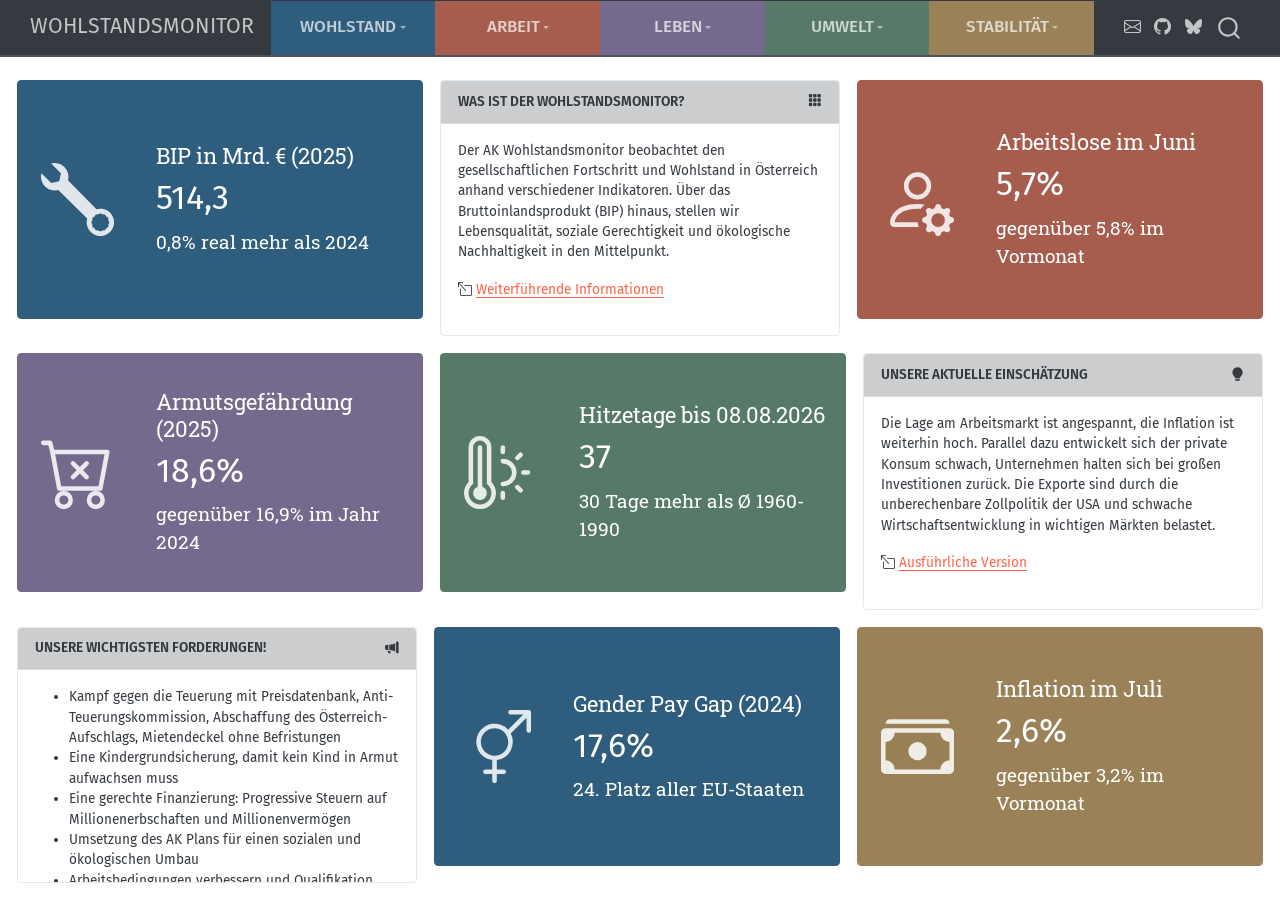
==== commit 157b6907: "Built site for gh-pages" ====
--- a/index.html
+++ b/index.html
@@ -1,8 +1,778 @@
-<html xmlns="http://www.w3.org/1999/xhtml">    
-  <head>      
-    <title>Redirect to dashboard.html</title>      
-    <meta http-equiv="refresh" content="0;URL='dashboard.html'" />    
-  </head>    
-  <body> 
-  </body>  
-</html>     
+<!DOCTYPE html>
+<html xmlns="http://www.w3.org/1999/xhtml" lang="en" xml:lang="en"><head>
+
+<meta charset="utf-8">
+<meta name="generator" content="quarto-1.9.38">
+
+<meta name="viewport" content="width=device-width, initial-scale=1.0, user-scalable=yes">
+
+
+<title>Wohlstandsmonitor</title>
+<style>
+/* Default styles provided by pandoc.
+** See https://pandoc.org/MANUAL.html#variables-for-html for config info.
+*/
+code{white-space: pre-wrap;}
+span.smallcaps{font-variant: small-caps;}
+div.columns{display: flex; gap: min(4vw, 1.5em);}
+div.column{flex: auto; overflow-x: auto;}
+div.hanging-indent{margin-left: 1.5em; text-indent: -1.5em;}
+ul.task-list{list-style: none;}
+ul.task-list li input[type="checkbox"] {
+  width: 0.8em;
+  margin: 0 0.8em 0.2em -1em; /* quarto-specific, see https://github.com/quarto-dev/quarto-cli/issues/4556 */ 
+  vertical-align: middle;
+}
+</style>
+
+
+<script src="site_libs/quarto-nav/quarto-nav.js"></script>
+<script src="site_libs/quarto-nav/headroom.min.js"></script>
+<script src="site_libs/clipboard/clipboard.min.js"></script>
+<script src="site_libs/quarto-search/autocomplete.umd.js"></script>
+<script src="site_libs/quarto-search/fuse.min.js"></script>
+<script src="site_libs/quarto-search/quarto-search.js"></script>
+<meta name="quarto:offset" content="./">
+<script src="site_libs/quarto-html/quarto.js" type="module"></script>
+<script src="site_libs/quarto-html/tabsets/tabsets.js" type="module"></script>
+<script src="site_libs/quarto-html/popper.min.js"></script>
+<script src="site_libs/quarto-html/tippy.umd.min.js"></script>
+<script src="site_libs/quarto-html/anchor.min.js"></script>
+<link href="site_libs/quarto-html/tippy.css" rel="stylesheet">
+<link href="site_libs/quarto-html/quarto-syntax-highlighting-15634bcf2e68342d4ad2dfa704d543f6.css" rel="stylesheet" class="quarto-color-scheme" id="quarto-text-highlighting-styles">
+<link href="site_libs/quarto-html/quarto-syntax-highlighting-dark-0a6b7249c26820e032cb0bd839ff02b1.css" rel="stylesheet" class="quarto-color-scheme quarto-color-alternate" id="quarto-text-highlighting-styles">
+<link href="site_libs/quarto-html/quarto-syntax-highlighting-15634bcf2e68342d4ad2dfa704d543f6.css" rel="stylesheet" class="quarto-color-scheme-extra" id="quarto-text-highlighting-styles">
+<script src="site_libs/bootstrap/bootstrap.min.js"></script>
+<link href="site_libs/bootstrap/bootstrap-icons.css" rel="stylesheet">
+<link href="site_libs/bootstrap/bootstrap-0b928c5a8fdd3596d57083bf517647e6.min.css" rel="stylesheet" append-hash="true" class="quarto-color-scheme" id="quarto-bootstrap" data-mode="light">
+<link href="site_libs/bootstrap/bootstrap-dark-0b928c5a8fdd3596d57083bf517647e6.min.css" rel="stylesheet" append-hash="true" class="quarto-color-scheme quarto-color-alternate" id="quarto-bootstrap" data-mode="light">
+<link href="site_libs/bootstrap/bootstrap-0b928c5a8fdd3596d57083bf517647e6.min.css" rel="stylesheet" append-hash="true" class="quarto-color-scheme-extra" id="quarto-bootstrap" data-mode="light">
+<script src="site_libs/quarto-dashboard/quarto-dashboard.js"></script>
+<script src="site_libs/quarto-dashboard/stickythead.js"></script>
+
+
+
+<script src="site_libs/quarto-dashboard/web-components.js" type="module"></script>
+<script src="site_libs/quarto-dashboard/components.js"></script>
+
+<script id="quarto-search-options" type="application/json">{
+  "location": "navbar",
+  "copy-button": false,
+  "collapse-after": 3,
+  "panel-placement": "end",
+  "type": "overlay",
+  "limit": 50,
+  "keyboard-shortcut": [
+    "f",
+    "/",
+    "s"
+  ],
+  "language": {
+    "search-no-results-text": "No results",
+    "search-matching-documents-text": "matching documents",
+    "search-copy-link-title": "Copy link to search",
+    "search-hide-matches-text": "Hide additional matches",
+    "search-more-match-text": "more match in this document",
+    "search-more-matches-text": "more matches in this document",
+    "search-clear-button-title": "Clear",
+    "search-text-placeholder": "",
+    "search-detached-cancel-button-title": "Cancel",
+    "search-submit-button-title": "Submit",
+    "search-label": "Search"
+  }
+}</script>
+<link href="site_libs/htmltools-fill-0.5.9/fill.css" rel="stylesheet">
+<script src="site_libs/bslib-component-js-0.12.0/components.min.js"></script>
+<script src="site_libs/bslib-component-js-0.12.0/web-components.min.js" type="module"></script>
+<link href="site_libs/bslib-component-css-0.12.0/components.css" rel="stylesheet">
+<script src="site_libs/bslib-tag-require-0.12.0/tag-require.js"></script>
+
+
+</head>
+
+<body class="quarto-dashboard nav-fixed dashboard-fill fullcontent quarto-light">
+
+
+<div id="quarto-search-results"></div>
+  <header id="quarto-header" class="headroom fixed-top">
+    <nav class="navbar navbar-expand-lg " data-bs-theme="dark">
+      <div class="navbar-container container-fluid">
+      <div class="navbar-brand-container mx-auto">
+    <a class="navbar-brand" href="./index.html">
+    <span class="navbar-title">Wohlstandsmonitor</span>
+    </a>
+  </div>
+            <div id="quarto-search" class="" title="Search"></div>
+          <button class="navbar-toggler" type="button" data-bs-toggle="collapse" data-bs-target="#navbarCollapse" aria-controls="navbarCollapse" role="menu" aria-expanded="false" aria-label="Toggle navigation" onclick="if (window.quartoToggleHeadroom) { window.quartoToggleHeadroom(); }">
+  <span class="navbar-toggler-icon"></span>
+</button>
+          <div class="collapse navbar-collapse" id="navbarCollapse">
+            <ul class="navbar-nav navbar-nav-scroll me-auto">
+  <li class="nav-item dropdown ">
+    <a class="nav-link dropdown-toggle" href="#" id="nav-menu-span-classnav-wohlstand-navitemwohlstandspan" role="link" data-bs-toggle="dropdown" aria-expanded="false">
+ <span class="menu-text"><span class="nav-wohlstand navitem">Wohlstand</span></span>
+    </a>
+    <ul class="dropdown-menu" aria-labelledby="nav-menu-span-classnav-wohlstand-navitemwohlstandspan">    
+        <li>
+    <a class="dropdown-item" href="./indicators/1_wohlstand.html">
+ <span class="dropdown-text">Überblick</span></a>
+  </li>  
+        <li>
+    <a class="dropdown-item" href="./indicators/1_1_wertschöpfung.html">
+ <span class="dropdown-text">Wertschöpfung</span></a>
+  </li>  
+        <li>
+    <a class="dropdown-item" href="./indicators/1_2_ungleichheit.html">
+ <span class="dropdown-text">Ungleichheit</span></a>
+  </li>  
+    </ul>
+  </li>
+  <li class="nav-item dropdown ">
+    <a class="nav-link dropdown-toggle" href="#" id="nav-menu-span-classnav-arbeit-navitemarbeitspan" role="link" data-bs-toggle="dropdown" aria-expanded="false">
+ <span class="menu-text"><span class="nav-arbeit navitem">Arbeit</span></span>
+    </a>
+    <ul class="dropdown-menu" aria-labelledby="nav-menu-span-classnav-arbeit-navitemarbeitspan">    
+        <li>
+    <a class="dropdown-item" href="./indicators/2_arbeit.html">
+ <span class="dropdown-text">Überblick</span></a>
+  </li>  
+        <li>
+    <a class="dropdown-item" href="./indicators/2_1_arbeitslosigkeit.html">
+ <span class="dropdown-text">Arbeitslosigkeit</span></a>
+  </li>  
+        <li>
+    <a class="dropdown-item" href="./indicators/2_2_unbezahlte_arbeit.html">
+ <span class="dropdown-text">Unbezahlte Arbeit</span></a>
+  </li>  
+    </ul>
+  </li>
+  <li class="nav-item dropdown ">
+    <a class="nav-link dropdown-toggle" href="#" id="nav-menu-span-classnav-leben-navitemlebenspan" role="link" data-bs-toggle="dropdown" aria-expanded="false">
+ <span class="menu-text"><span class="nav-leben navitem">Leben</span></span>
+    </a>
+    <ul class="dropdown-menu" aria-labelledby="nav-menu-span-classnav-leben-navitemlebenspan">    
+        <li class="dropdown-header">Überblick</li>
+    </ul>
+  </li>
+  <li class="nav-item dropdown ">
+    <a class="nav-link dropdown-toggle" href="#" id="nav-menu-span-classnav-umwelt-navitemumweltspan" role="link" data-bs-toggle="dropdown" aria-expanded="false">
+ <span class="menu-text"><span class="nav-umwelt navitem">Umwelt</span></span>
+    </a>
+    <ul class="dropdown-menu" aria-labelledby="nav-menu-span-classnav-umwelt-navitemumweltspan">    
+        <li class="dropdown-header">Überblick</li>
+    </ul>
+  </li>
+  <li class="nav-item dropdown ">
+    <a class="nav-link dropdown-toggle" href="#" id="nav-menu-span-classnav-stabilitat-navitemstabilitätspan" role="link" data-bs-toggle="dropdown" aria-expanded="false">
+ <span class="menu-text"><span class="nav-stabilitat navitem">Stabilität</span></span>
+    </a>
+    <ul class="dropdown-menu" aria-labelledby="nav-menu-span-classnav-stabilitat-navitemstabilitätspan">    
+        <li class="dropdown-header">Überblick</li>
+    </ul>
+  </li>
+</ul>
+          </div> <!-- /navcollapse -->
+            <div class="quarto-navbar-tools tools-wide">
+    <a href="mailto:matthias.schnetzer(at)akwien.at" title="" class="quarto-navigation-tool px-1" aria-label="E-Mail"><i class="bi bi-envelope"></i></a>
+    <a href="https://github.com/mschnetzer" title="" class="quarto-navigation-tool px-1" aria-label="GitHub"><i class="bi bi-github"></i></a>
+    <a href="https://bsky.app/profile/matthiasschnetzer.bsky.social" title="" class="quarto-navigation-tool px-1" aria-label="Bluesky"><i class="bi bi-bluesky"></i></a>
+</div>
+      </div> <!-- /container-fluid -->
+    </nav>
+<header id="quarto-dashboard-header">
+<nav class="navbar navbar-expand-md slim" data-bs-theme="dark">
+  <div class="navbar-container container-fluid">
+    <button class="navbar-toggler hidden" type="button" data-bs-toggle="collapse" data-bs-target="#dashboard-collapse" aria-controls="dashboard-collapse" aria-expanded="false" aria-label="Toggle navigation">
+      <span class="navbar-toggler-icon"></span>
+    </button>    
+
+
+</div></nav>
+</header></header>
+<!-- content -->
+<div id="quarto-content" class="quarto-container page-layout-custom page-navbar quarto-dashboard-content bslib-gap-spacing html-fill-container bslib-page-fill">
+<!-- sidebar -->
+<!-- margin-sidebar -->
+<!-- main -->
+
+<div class="bslib-grid-item html-fill-item bslib-grid" data-layout="fill" style="display: grid; grid-template-rows: minmax(3em, 33fr) minmax(3em, 33fr) minmax(3em, 33fr); grid-auto-columns: minmax(0, 1fr);">
+<div class="bslib-grid" style="display: grid; grid-template-columns: minmax(3em, 33.5fr) minmax(3em, 33fr) minmax(3em, 33.5fr);
+grid-auto-rows: minmax(0, 1fr);">
+<div class="card bslib-card bslib-mb-spacing html-fill-item html-fill-container bslib-value-box showcase-left-center" data-bslib-card-init="" data-require-bs-caller="card()" data-require-bs-version="5 5" style="color:#FFFFFF;background-color:#2F5D7E;--bslib-color-fg:#FFFFFF;--bslib-color-bg:#2F5D7E;" data-full-screen="false">
+<div class="card-body bslib-gap-spacing html-fill-item html-fill-container" style="margin-top:auto;margin-bottom:auto;flex:1 1 auto; padding:0;">
+<div class="value-box-grid html-fill-item" style="--bslib-grid-height:auto;--bslib-grid-height-mobile:auto;---bslib-value-box-showcase-w:30%;---bslib-value-box-showcase-w-fs:1fr;---bslib-value-box-showcase-max-h:100px;---bslib-value-box-showcase-max-h-fs:67%;">
+<div class="value-box-showcase html-fill-item html-fill-container"><svg xmlns="http://www.w3.org/2000/svg" viewbox="0 0 16 16" class="bi bi-wrench " style="height:1em;width:1em;fill:currentColor;vertical-align:-0.125em;" aria-hidden="true" role="img"><path d="M.102 2.223A3.004 3.004 0 0 0 3.78 5.897l6.341 6.252A3.003 3.003 0 0 0 13 16a3 3 0 1 0-.851-5.878L5.897 3.781A3.004 3.004 0 0 0 2.223.1l2.141 2.142L4 4l-1.757.364L.102 2.223zm13.37 9.019.528.026.287.445.445.287.026.529L15 13l-.242.471-.026.529-.445.287-.287.445-.529.026L13 15l-.471-.242-.529-.026-.287-.445-.445-.287-.026-.529L11 13l.242-.471.026-.529.445-.287.287-.445.529-.026L13 11l.471.242z"></path></svg></div>
+<div class="value-box-area html-fill-item html-fill-container">
+<div class="value-box-title html-fill-item html-fill-container">BIP in Mrd. € (2025)</div>
+<p class="value-box-value">514,3</p>
+<p>0,8% real mehr als 2024</p>
+</div>
+</div>
+</div>
+<script data-bslib-card-init="">bslib.Card.initializeAllCards();</script>
+<bslib-tooltip placement="auto" bsoptions="[]" data-require-bs-version="5" data-require-bs-caller="tooltip()">
+    <template>Expand</template>
+    <span class="bslib-full-screen-enter badge rounded-pill">
+        <svg xmlns="http://www.w3.org/2000/svg" viewbox="0 0 24 24" style="height:1em;width:1em;" aria-hidden="true" role="img"><path d="M20 5C20 4.4 19.6 4 19 4H13C12.4 4 12 3.6 12 3C12 2.4 12.4 2 13 2H21C21.6 2 22 2.4 22 3V11C22 11.6 21.6 12 21 12C20.4 12 20 11.6 20 11V5ZM4 19C4 19.6 4.4 20 5 20H11C11.6 20 12 20.4 12 21C12 21.6 11.6 22 11 22H3C2.4 22 2 21.6 2 21V13C2 12.4 2.4 12 3 12C3.6 12 4 12.4 4 13V19Z"></path></svg>
+    </span>
+</bslib-tooltip><script data-bslib-card-init="">bslib.Card.initializeAllCards();</script></div><div class="card info-card flow bslib-card html-fill-container" data-fill="false" data-title="Was ist der Wohlstandsmonitor?<i class='bi bi-grid-3x3-gap-fill'></i>" data-bslib-card-init="" data-require-bs-caller="card()" data-full-screen="false">
+<div class="card-header"><div class="card-title"><span style="display: inline">
+Was ist der Wohlstandsmonitor?</span></div><i class="bi bi-grid-3x3-gap-fill"></i>
+</div>
+<div class="card-body html-fill-item html-fill-container">
+<p>Der AK Wohlstandsmonitor beobachtet den gesellschaftlichen Fortschritt und Wohlstand in Österreich anhand verschiedener Indikatoren. Über das Bruttoinlandsprodukt (BIP) hinaus, stellen wir Lebensqualität, soziale Gerechtigkeit und ökologische Nachhaltigkeit in den Mittelpunkt.</p>
+<p><i class="bi bi-box-arrow-up-left"></i> <a href="https://www.akwien.at/wohlstandsbericht">Weiterführende Informationen</a></p>
+</div>
+<bslib-tooltip placement="auto" bsoptions="[]" data-require-bs-version="5" data-require-bs-caller="tooltip()">
+    <template>Expand</template>
+    <span class="bslib-full-screen-enter badge rounded-pill">
+        <svg xmlns="http://www.w3.org/2000/svg" viewbox="0 0 24 24" style="height:1em;width:1em;" aria-hidden="true" role="img"><path d="M20 5C20 4.4 19.6 4 19 4H13C12.4 4 12 3.6 12 3C12 2.4 12.4 2 13 2H21C21.6 2 22 2.4 22 3V11C22 11.6 21.6 12 21 12C20.4 12 20 11.6 20 11V5ZM4 19C4 19.6 4.4 20 5 20H11C11.6 20 12 20.4 12 21C12 21.6 11.6 22 11 22H3C2.4 22 2 21.6 2 21V13C2 12.4 2.4 12 3 12C3.6 12 4 12.4 4 13V19Z"></path></svg>
+    </span>
+</bslib-tooltip><script data-bslib-card-init="">bslib.Card.initializeAllCards();</script></div><div class="card bslib-card bslib-mb-spacing html-fill-item html-fill-container bslib-value-box showcase-left-center" data-bslib-card-init="" data-require-bs-caller="card()" data-require-bs-version="5 5" style="color:#FFFFFF;background-color:#A65D4E;--bslib-color-fg:#FFFFFF;--bslib-color-bg:#A65D4E;" data-full-screen="false">
+<div class="card-body bslib-gap-spacing html-fill-item html-fill-container" style="margin-top:auto;margin-bottom:auto;flex:1 1 auto; padding:0;">
+<div class="value-box-grid html-fill-item" style="--bslib-grid-height:auto;--bslib-grid-height-mobile:auto;---bslib-value-box-showcase-w:30%;---bslib-value-box-showcase-w-fs:1fr;---bslib-value-box-showcase-max-h:100px;---bslib-value-box-showcase-max-h-fs:67%;">
+<div class="value-box-showcase html-fill-item html-fill-container"><svg xmlns="http://www.w3.org/2000/svg" viewbox="0 0 16 16" class="bi bi-person-gear " style="height:1em;width:1em;fill:currentColor;vertical-align:-0.125em;" aria-hidden="true" role="img"><path d="M11 5a3 3 0 1 1-6 0 3 3 0 0 1 6 0ZM8 7a2 2 0 1 0 0-4 2 2 0 0 0 0 4Zm.256 7a4.474 4.474 0 0 1-.229-1.004H3c.001-.246.154-.986.832-1.664C4.484 10.68 5.711 10 8 10c.26 0 .507.009.74.025.226-.341.496-.65.804-.918C9.077 9.038 8.564 9 8 9c-5 0-6 3-6 4s1 1 1 1h5.256Zm3.63-4.54c.18-.613 1.048-.613 1.229 0l.043.148a.64.64 0 0 0 .921.382l.136-.074c.561-.306 1.175.308.87.869l-.075.136a.64.64 0 0 0 .382.92l.149.045c.612.18.612 1.048 0 1.229l-.15.043a.64.64 0 0 0-.38.921l.074.136c.305.561-.309 1.175-.87.87l-.136-.075a.64.64 0 0 0-.92.382l-.045.149c-.18.612-1.048.612-1.229 0l-.043-.15a.64.64 0 0 0-.921-.38l-.136.074c-.561.305-1.175-.309-.87-.87l.075-.136a.64.64 0 0 0-.382-.92l-.148-.045c-.613-.18-.613-1.048 0-1.229l.148-.043a.64.64 0 0 0 .382-.921l-.074-.136c-.306-.561.308-1.175.869-.87l.136.075a.64.64 0 0 0 .92-.382l.045-.148ZM14 12.5a1.5 1.5 0 1 0-3 0 1.5 1.5 0 0 0 3 0Z"></path></svg></div>
+<div class="value-box-area html-fill-item html-fill-container">
+<div class="value-box-title html-fill-item html-fill-container">Arbeitslose im Juni</div>
+<p class="value-box-value">5,7%</p>
+<p>gegenüber 5,8% im Vormonat</p>
+</div>
+</div>
+</div>
+<script data-bslib-card-init="">bslib.Card.initializeAllCards();</script>
+<bslib-tooltip placement="auto" bsoptions="[]" data-require-bs-version="5" data-require-bs-caller="tooltip()">
+    <template>Expand</template>
+    <span class="bslib-full-screen-enter badge rounded-pill">
+        <svg xmlns="http://www.w3.org/2000/svg" viewbox="0 0 24 24" style="height:1em;width:1em;" aria-hidden="true" role="img"><path d="M20 5C20 4.4 19.6 4 19 4H13C12.4 4 12 3.6 12 3C12 2.4 12.4 2 13 2H21C21.6 2 22 2.4 22 3V11C22 11.6 21.6 12 21 12C20.4 12 20 11.6 20 11V5ZM4 19C4 19.6 4.4 20 5 20H11C11.6 20 12 20.4 12 21C12 21.6 11.6 22 11 22H3C2.4 22 2 21.6 2 21V13C2 12.4 2.4 12 3 12C3.6 12 4 12.4 4 13V19Z"></path></svg>
+    </span>
+</bslib-tooltip><script data-bslib-card-init="">bslib.Card.initializeAllCards();</script></div>
+</div>
+<div class="bslib-grid" style="display: grid; grid-template-columns: minmax(3em, 33.5fr) minmax(3em, 33.5fr) minmax(3em, 33fr);
+grid-auto-rows: minmax(0, 1fr);">
+<div class="card bslib-card bslib-mb-spacing html-fill-item html-fill-container bslib-value-box showcase-left-center" data-bslib-card-init="" data-require-bs-caller="card()" data-require-bs-version="5 5" style="color:#FFFFFF;background-color:#756A8D;--bslib-color-fg:#FFFFFF;--bslib-color-bg:#756A8D;" data-full-screen="false">
+<div class="card-body bslib-gap-spacing html-fill-item html-fill-container" style="margin-top:auto;margin-bottom:auto;flex:1 1 auto; padding:0;">
+<div class="value-box-grid html-fill-item" style="--bslib-grid-height:auto;--bslib-grid-height-mobile:auto;---bslib-value-box-showcase-w:30%;---bslib-value-box-showcase-w-fs:1fr;---bslib-value-box-showcase-max-h:100px;---bslib-value-box-showcase-max-h-fs:67%;">
+<div class="value-box-showcase html-fill-item html-fill-container"><svg xmlns="http://www.w3.org/2000/svg" viewbox="0 0 16 16" class="bi bi-cart-x " style="height:1em;width:1em;fill:currentColor;vertical-align:-0.125em;" aria-hidden="true" role="img"><path d="M7.354 5.646a.5.5 0 1 0-.708.708L7.793 7.5 6.646 8.646a.5.5 0 1 0 .708.708L8.5 8.207l1.146 1.147a.5.5 0 0 0 .708-.708L9.207 7.5l1.147-1.146a.5.5 0 0 0-.708-.708L8.5 6.793 7.354 5.646z"></path>
+<path d="M.5 1a.5.5 0 0 0 0 1h1.11l.401 1.607 1.498 7.985A.5.5 0 0 0 4 12h1a2 2 0 1 0 0 4 2 2 0 0 0 0-4h7a2 2 0 1 0 0 4 2 2 0 0 0 0-4h1a.5.5 0 0 0 .491-.408l1.5-8A.5.5 0 0 0 14.5 3H2.89l-.405-1.621A.5.5 0 0 0 2 1H.5zm3.915 10L3.102 4h10.796l-1.313 7h-8.17zM6 14a1 1 0 1 1-2 0 1 1 0 0 1 2 0zm7 0a1 1 0 1 1-2 0 1 1 0 0 1 2 0z"></path></svg></div>
+<div class="value-box-area html-fill-item html-fill-container">
+<div class="value-box-title html-fill-item html-fill-container">Armutsgefährdung (2025)</div>
+<p class="value-box-value">18,6%</p>
+<p>gegenüber 16,9% im Jahr 2024</p>
+</div>
+</div>
+</div>
+<script data-bslib-card-init="">bslib.Card.initializeAllCards();</script>
+<bslib-tooltip placement="auto" bsoptions="[]" data-require-bs-version="5" data-require-bs-caller="tooltip()">
+    <template>Expand</template>
+    <span class="bslib-full-screen-enter badge rounded-pill">
+        <svg xmlns="http://www.w3.org/2000/svg" viewbox="0 0 24 24" style="height:1em;width:1em;" aria-hidden="true" role="img"><path d="M20 5C20 4.4 19.6 4 19 4H13C12.4 4 12 3.6 12 3C12 2.4 12.4 2 13 2H21C21.6 2 22 2.4 22 3V11C22 11.6 21.6 12 21 12C20.4 12 20 11.6 20 11V5ZM4 19C4 19.6 4.4 20 5 20H11C11.6 20 12 20.4 12 21C12 21.6 11.6 22 11 22H3C2.4 22 2 21.6 2 21V13C2 12.4 2.4 12 3 12C3.6 12 4 12.4 4 13V19Z"></path></svg>
+    </span>
+</bslib-tooltip><script data-bslib-card-init="">bslib.Card.initializeAllCards();</script></div><div class="card bslib-card bslib-mb-spacing html-fill-item html-fill-container bslib-value-box showcase-left-center" data-bslib-card-init="" data-require-bs-caller="card()" data-require-bs-version="5 5" style="color:#FFFFFF;background-color:#577A68;--bslib-color-fg:#FFFFFF;--bslib-color-bg:#577A68;" data-full-screen="false">
+<div class="card-body bslib-gap-spacing html-fill-item html-fill-container" style="margin-top:auto;margin-bottom:auto;flex:1 1 auto; padding:0;">
+<div class="value-box-grid html-fill-item" style="--bslib-grid-height:auto;--bslib-grid-height-mobile:auto;---bslib-value-box-showcase-w:30%;---bslib-value-box-showcase-w-fs:1fr;---bslib-value-box-showcase-max-h:100px;---bslib-value-box-showcase-max-h-fs:67%;">
+<div class="value-box-showcase html-fill-item html-fill-container"><svg xmlns="http://www.w3.org/2000/svg" viewbox="0 0 16 16" class="bi bi-thermometer-sun " style="height:1em;width:1em;fill:currentColor;vertical-align:-0.125em;" aria-hidden="true" role="img"><path d="M5 12.5a1.5 1.5 0 1 1-2-1.415V2.5a.5.5 0 0 1 1 0v8.585A1.5 1.5 0 0 1 5 12.5z"></path>
+<path d="M1 2.5a2.5 2.5 0 0 1 5 0v7.55a3.5 3.5 0 1 1-5 0V2.5zM3.5 1A1.5 1.5 0 0 0 2 2.5v7.987l-.167.15a2.5 2.5 0 1 0 3.333 0L5 10.486V2.5A1.5 1.5 0 0 0 3.5 1zm5 1a.5.5 0 0 1 .5.5v1a.5.5 0 0 1-1 0v-1a.5.5 0 0 1 .5-.5zm4.243 1.757a.5.5 0 0 1 0 .707l-.707.708a.5.5 0 1 1-.708-.708l.708-.707a.5.5 0 0 1 .707 0zM8 5.5a.5.5 0 0 1 .5-.5 3 3 0 1 1 0 6 .5.5 0 0 1 0-1 2 2 0 0 0 0-4 .5.5 0 0 1-.5-.5zM12.5 8a.5.5 0 0 1 .5-.5h1a.5.5 0 1 1 0 1h-1a.5.5 0 0 1-.5-.5zm-1.172 2.828a.5.5 0 0 1 .708 0l.707.708a.5.5 0 0 1-.707.707l-.708-.707a.5.5 0 0 1 0-.708zM8.5 12a.5.5 0 0 1 .5.5v1a.5.5 0 0 1-1 0v-1a.5.5 0 0 1 .5-.5z"></path></svg></div>
+<div class="value-box-area html-fill-item html-fill-container">
+<div class="value-box-title html-fill-item html-fill-container">Hitzetage bis 08.08.2026</div>
+<p class="value-box-value">37</p>
+<p>30 Tage mehr als Ø 1960-1990</p>
+</div>
+</div>
+</div>
+<script data-bslib-card-init="">bslib.Card.initializeAllCards();</script>
+<bslib-tooltip placement="auto" bsoptions="[]" data-require-bs-version="5" data-require-bs-caller="tooltip()">
+    <template>Expand</template>
+    <span class="bslib-full-screen-enter badge rounded-pill">
+        <svg xmlns="http://www.w3.org/2000/svg" viewbox="0 0 24 24" style="height:1em;width:1em;" aria-hidden="true" role="img"><path d="M20 5C20 4.4 19.6 4 19 4H13C12.4 4 12 3.6 12 3C12 2.4 12.4 2 13 2H21C21.6 2 22 2.4 22 3V11C22 11.6 21.6 12 21 12C20.4 12 20 11.6 20 11V5ZM4 19C4 19.6 4.4 20 5 20H11C11.6 20 12 20.4 12 21C12 21.6 11.6 22 11 22H3C2.4 22 2 21.6 2 21V13C2 12.4 2.4 12 3 12C3.6 12 4 12.4 4 13V19Z"></path></svg>
+    </span>
+</bslib-tooltip><script data-bslib-card-init="">bslib.Card.initializeAllCards();</script></div><div class="card info-card flow bslib-card html-fill-container" data-fill="false" data-title="Unsere aktuelle Einschätzung<i class='bi bi-lightbulb-fill'></i>" data-bslib-card-init="" data-require-bs-caller="card()" data-full-screen="false">
+<div class="card-header"><div class="card-title"><span style="display: inline">
+Unsere aktuelle Einschätzung</span></div><i class="bi bi-lightbulb-fill"></i>
+</div>
+<div class="card-body html-fill-item html-fill-container">
+<p>Die Lage am Arbeitsmarkt ist angespannt, die Inflation ist weiterhin hoch. Parallel dazu entwickelt sich der private Konsum schwach, Unternehmen halten sich bei großen Investitionen zurück. Die Exporte sind durch die unberechenbare Zollpolitik der USA und schwache Wirtschaftsentwicklung in wichtigen Märkten belastet.</p>
+<p><i class="bi bi-box-arrow-up-left"></i> <a href="https://www.akwien.at/unsere-forderungen">Ausführliche Version</a></p>
+</div>
+<bslib-tooltip placement="auto" bsoptions="[]" data-require-bs-version="5" data-require-bs-caller="tooltip()">
+    <template>Expand</template>
+    <span class="bslib-full-screen-enter badge rounded-pill">
+        <svg xmlns="http://www.w3.org/2000/svg" viewbox="0 0 24 24" style="height:1em;width:1em;" aria-hidden="true" role="img"><path d="M20 5C20 4.4 19.6 4 19 4H13C12.4 4 12 3.6 12 3C12 2.4 12.4 2 13 2H21C21.6 2 22 2.4 22 3V11C22 11.6 21.6 12 21 12C20.4 12 20 11.6 20 11V5ZM4 19C4 19.6 4.4 20 5 20H11C11.6 20 12 20.4 12 21C12 21.6 11.6 22 11 22H3C2.4 22 2 21.6 2 21V13C2 12.4 2.4 12 3 12C3.6 12 4 12.4 4 13V19Z"></path></svg>
+    </span>
+</bslib-tooltip><script data-bslib-card-init="">bslib.Card.initializeAllCards();</script></div>
+</div>
+<div class="bslib-grid" style="display: grid; grid-template-columns: minmax(3em, 33fr) minmax(3em, 33.5fr) minmax(3em, 33.5fr);
+grid-auto-rows: minmax(0, 1fr);">
+<div class="card info-card flow bslib-card html-fill-container" data-fill="false" data-title="Unsere wichtigsten Forderungen!<i class='bi bi-megaphone-fill'></i>" data-bslib-card-init="" data-require-bs-caller="card()" data-full-screen="false">
+<div class="card-header"><div class="card-title"><span style="display: inline">
+Unsere wichtigsten Forderungen!</span></div><i class="bi bi-megaphone-fill"></i>
+</div>
+<div class="card-body html-fill-item html-fill-container">
+<ul>
+<li>Kampf gegen die Teuerung mit Preisdatenbank, Anti-Teuerungskommission, Abschaffung des Österreich-Aufschlags, Mietendeckel ohne Befristungen</li>
+<li>Eine Kindergrundsicherung, damit kein Kind in Armut aufwachsen muss</li>
+<li>Eine gerechte Finanzierung: Progressive Steuern auf Millionenerbschaften und Millionenvermögen</li>
+<li>Umsetzung des AK Plans für einen sozialen und ökologischen Umbau</li>
+<li>Arbeitsbedingungen verbessern und Qualifikation ermöglichen</li>
+</ul>
+</div>
+<bslib-tooltip placement="auto" bsoptions="[]" data-require-bs-version="5" data-require-bs-caller="tooltip()">
+    <template>Expand</template>
+    <span class="bslib-full-screen-enter badge rounded-pill">
+        <svg xmlns="http://www.w3.org/2000/svg" viewbox="0 0 24 24" style="height:1em;width:1em;" aria-hidden="true" role="img"><path d="M20 5C20 4.4 19.6 4 19 4H13C12.4 4 12 3.6 12 3C12 2.4 12.4 2 13 2H21C21.6 2 22 2.4 22 3V11C22 11.6 21.6 12 21 12C20.4 12 20 11.6 20 11V5ZM4 19C4 19.6 4.4 20 5 20H11C11.6 20 12 20.4 12 21C12 21.6 11.6 22 11 22H3C2.4 22 2 21.6 2 21V13C2 12.4 2.4 12 3 12C3.6 12 4 12.4 4 13V19Z"></path></svg>
+    </span>
+</bslib-tooltip><script data-bslib-card-init="">bslib.Card.initializeAllCards();</script></div><div class="card bslib-card bslib-mb-spacing html-fill-item html-fill-container bslib-value-box showcase-left-center" data-bslib-card-init="" data-require-bs-caller="card()" data-require-bs-version="5 5" style="color:#FFFFFF;background-color:#2F5D7E;--bslib-color-fg:#FFFFFF;--bslib-color-bg:#2F5D7E;" data-full-screen="false">
+<div class="card-body bslib-gap-spacing html-fill-item html-fill-container" style="margin-top:auto;margin-bottom:auto;flex:1 1 auto; padding:0;">
+<div class="value-box-grid html-fill-item" style="--bslib-grid-height:auto;--bslib-grid-height-mobile:auto;---bslib-value-box-showcase-w:30%;---bslib-value-box-showcase-w-fs:1fr;---bslib-value-box-showcase-max-h:100px;---bslib-value-box-showcase-max-h-fs:67%;">
+<div class="value-box-showcase html-fill-item html-fill-container"><svg xmlns="http://www.w3.org/2000/svg" viewbox="0 0 16 16" class="bi bi-gender-ambiguous " style="height:1em;width:1em;fill:currentColor;vertical-align:-0.125em;" aria-hidden="true" role="img"><path fill-rule="evenodd" d="M11.5 1a.5.5 0 0 1 0-1h4a.5.5 0 0 1 .5.5v4a.5.5 0 0 1-1 0V1.707l-3.45 3.45A4 4 0 0 1 8.5 10.97V13H10a.5.5 0 0 1 0 1H8.5v1.5a.5.5 0 0 1-1 0V14H6a.5.5 0 0 1 0-1h1.5v-2.03a4 4 0 1 1 3.471-6.648L14.293 1H11.5zm-.997 4.346a3 3 0 1 0-5.006 3.309 3 3 0 0 0 5.006-3.31z"></path></svg></div>
+<div class="value-box-area html-fill-item html-fill-container">
+<div class="value-box-title html-fill-item html-fill-container">Gender Pay Gap (2024)</div>
+<p class="value-box-value">17,6%</p>
+<p>24. Platz aller EU-Staaten</p>
+</div>
+</div>
+</div>
+<script data-bslib-card-init="">bslib.Card.initializeAllCards();</script>
+<bslib-tooltip placement="auto" bsoptions="[]" data-require-bs-version="5" data-require-bs-caller="tooltip()">
+    <template>Expand</template>
+    <span class="bslib-full-screen-enter badge rounded-pill">
+        <svg xmlns="http://www.w3.org/2000/svg" viewbox="0 0 24 24" style="height:1em;width:1em;" aria-hidden="true" role="img"><path d="M20 5C20 4.4 19.6 4 19 4H13C12.4 4 12 3.6 12 3C12 2.4 12.4 2 13 2H21C21.6 2 22 2.4 22 3V11C22 11.6 21.6 12 21 12C20.4 12 20 11.6 20 11V5ZM4 19C4 19.6 4.4 20 5 20H11C11.6 20 12 20.4 12 21C12 21.6 11.6 22 11 22H3C2.4 22 2 21.6 2 21V13C2 12.4 2.4 12 3 12C3.6 12 4 12.4 4 13V19Z"></path></svg>
+    </span>
+</bslib-tooltip><script data-bslib-card-init="">bslib.Card.initializeAllCards();</script></div><div class="card bslib-card bslib-mb-spacing html-fill-item html-fill-container bslib-value-box showcase-left-center" data-bslib-card-init="" data-require-bs-caller="card()" data-require-bs-version="5 5" style="color:#FFFFFF;background-color:#9A8158;--bslib-color-fg:#FFFFFF;--bslib-color-bg:#9A8158;" data-full-screen="false">
+<div class="card-body bslib-gap-spacing html-fill-item html-fill-container" style="margin-top:auto;margin-bottom:auto;flex:1 1 auto; padding:0;">
+<div class="value-box-grid html-fill-item" style="--bslib-grid-height:auto;--bslib-grid-height-mobile:auto;---bslib-value-box-showcase-w:30%;---bslib-value-box-showcase-w-fs:1fr;---bslib-value-box-showcase-max-h:100px;---bslib-value-box-showcase-max-h-fs:67%;">
+<div class="value-box-showcase html-fill-item html-fill-container"><svg xmlns="http://www.w3.org/2000/svg" viewbox="0 0 16 16" class="bi bi-cash-stack " style="height:1em;width:1em;fill:currentColor;vertical-align:-0.125em;" aria-hidden="true" role="img"><path d="M1 3a1 1 0 0 1 1-1h12a1 1 0 0 1 1 1H1zm7 8a2 2 0 1 0 0-4 2 2 0 0 0 0 4z"></path>
+<path d="M0 5a1 1 0 0 1 1-1h14a1 1 0 0 1 1 1v8a1 1 0 0 1-1 1H1a1 1 0 0 1-1-1V5zm3 0a2 2 0 0 1-2 2v4a2 2 0 0 1 2 2h10a2 2 0 0 1 2-2V7a2 2 0 0 1-2-2H3z"></path></svg></div>
+<div class="value-box-area html-fill-item html-fill-container">
+<div class="value-box-title html-fill-item html-fill-container">Inflation im Juli</div>
+<p class="value-box-value">2,6%</p>
+<p>gegenüber 3,2% im Vormonat</p>
+</div>
+</div>
+</div>
+<script data-bslib-card-init="">bslib.Card.initializeAllCards();</script>
+<bslib-tooltip placement="auto" bsoptions="[]" data-require-bs-version="5" data-require-bs-caller="tooltip()">
+    <template>Expand</template>
+    <span class="bslib-full-screen-enter badge rounded-pill">
+        <svg xmlns="http://www.w3.org/2000/svg" viewbox="0 0 24 24" style="height:1em;width:1em;" aria-hidden="true" role="img"><path d="M20 5C20 4.4 19.6 4 19 4H13C12.4 4 12 3.6 12 3C12 2.4 12.4 2 13 2H21C21.6 2 22 2.4 22 3V11C22 11.6 21.6 12 21 12C20.4 12 20 11.6 20 11V5ZM4 19C4 19.6 4.4 20 5 20H11C11.6 20 12 20.4 12 21C12 21.6 11.6 22 11 22H3C2.4 22 2 21.6 2 21V13C2 12.4 2.4 12 3 12C3.6 12 4 12.4 4 13V19Z"></path></svg>
+    </span>
+</bslib-tooltip><script data-bslib-card-init="">bslib.Card.initializeAllCards();</script></div><div id="3ade8a4a-fb1d-4a6c-8409-ac45482d5fc9" class="hidden">
+
+</div>
+</div>
+</div>
+
+
+<script id="quarto-html-after-body" type="application/javascript">
+  window.document.addEventListener("DOMContentLoaded", function (event) {
+    const icon = "";
+    const anchorJS = new window.AnchorJS();
+    anchorJS.options = {
+      placement: 'right',
+      icon: icon
+    };
+    anchorJS.add('.anchored');
+    const isCodeAnnotation = (el) => {
+      for (const clz of el.classList) {
+        if (clz.startsWith('code-annotation-')) {                     
+          return true;
+        }
+      }
+      return false;
+    }
+    const onCopySuccess = function(e) {
+      // button target
+      const button = e.trigger;
+      // don't keep focus
+      button.blur();
+      // flash "checked"
+      button.classList.add('code-copy-button-checked');
+      var currentTitle = button.getAttribute("title");
+      button.setAttribute("title", "Copied!");
+      let tooltip;
+      if (window.bootstrap) {
+        button.setAttribute("data-bs-toggle", "tooltip");
+        button.setAttribute("data-bs-placement", "left");
+        button.setAttribute("data-bs-title", "Copied!");
+        tooltip = new bootstrap.Tooltip(button, 
+          { trigger: "manual", 
+            customClass: "code-copy-button-tooltip",
+            offset: [0, -8]});
+        tooltip.show();    
+      }
+      setTimeout(function() {
+        if (tooltip) {
+          tooltip.hide();
+          button.removeAttribute("data-bs-title");
+          button.removeAttribute("data-bs-toggle");
+          button.removeAttribute("data-bs-placement");
+        }
+        button.setAttribute("title", currentTitle);
+        button.classList.remove('code-copy-button-checked');
+      }, 1000);
+      // clear code selection
+      e.clearSelection();
+    }
+    const getTextToCopy = function(trigger) {
+      const outerScaffold = trigger.parentElement.cloneNode(true);
+      const codeEl = outerScaffold.querySelector('code');
+      for (const childEl of codeEl.children) {
+        if (isCodeAnnotation(childEl)) {
+          childEl.remove();
+        }
+      }
+      return codeEl.innerText;
+    }
+    const clipboard = new window.ClipboardJS('.code-copy-button:not([data-in-quarto-modal])', {
+      text: getTextToCopy
+    });
+    clipboard.on('success', onCopySuccess);
+    if (window.document.getElementById('quarto-embedded-source-code-modal')) {
+      const clipboardModal = new window.ClipboardJS('.code-copy-button[data-in-quarto-modal]', {
+        text: getTextToCopy,
+        container: window.document.getElementById('quarto-embedded-source-code-modal')
+      });
+      clipboardModal.on('success', onCopySuccess);
+    }
+      var localhostRegex = new RegExp(/^(?:http|https):\/\/localhost\:?[0-9]*\//);
+      var mailtoRegex = new RegExp(/^mailto:/);
+        var filterRegex = new RegExp("https:\/\/mschnetzer\.github\.io\/wohlstandsmonitor\/");
+      var isInternal = (href) => {
+          return filterRegex.test(href) || localhostRegex.test(href) || mailtoRegex.test(href);
+      }
+      // Inspect non-navigation links and adorn them if external
+     var links = window.document.querySelectorAll('a[href]:not(.nav-link):not(.navbar-brand):not(.toc-action):not(.sidebar-link):not(.sidebar-item-toggle):not(.pagination-link):not(.no-external):not([aria-hidden]):not(.dropdown-item):not(.quarto-navigation-tool):not(.about-link)');
+      for (var i=0; i<links.length; i++) {
+        const link = links[i];
+        if (!isInternal(link.href)) {
+          // undo the damage that might have been done by quarto-nav.js in the case of
+          // links that we want to consider external
+          if (link.dataset.originalHref !== undefined) {
+            link.href = link.dataset.originalHref;
+          }
+        }
+      }
+    function tippyHover(el, contentFn, onTriggerFn, onUntriggerFn) {
+      const config = {
+        allowHTML: true,
+        maxWidth: 500,
+        delay: 100,
+        arrow: false,
+        appendTo: function(el) {
+            return el.parentElement;
+        },
+        interactive: true,
+        interactiveBorder: 10,
+        theme: 'quarto',
+        placement: 'bottom-start',
+      };
+      if (contentFn) {
+        config.content = contentFn;
+      }
+      if (onTriggerFn) {
+        config.onTrigger = onTriggerFn;
+      }
+      if (onUntriggerFn) {
+        config.onUntrigger = onUntriggerFn;
+      }
+      window.tippy(el, config); 
+    }
+    const noterefs = window.document.querySelectorAll('a[role="doc-noteref"]');
+    for (var i=0; i<noterefs.length; i++) {
+      const ref = noterefs[i];
+      tippyHover(ref, function() {
+        // use id or data attribute instead here
+        let href = ref.getAttribute('data-footnote-href') || ref.getAttribute('href');
+        try { href = new URL(href).hash; } catch {}
+        const id = href.replace(/^#\/?/, "");
+        const note = window.document.getElementById(id);
+        if (note) {
+          return note.innerHTML;
+        } else {
+          return "";
+        }
+      });
+    }
+    const xrefs = window.document.querySelectorAll('a.quarto-xref');
+    const processXRef = (id, note) => {
+      // Strip column container classes
+      const stripColumnClz = (el) => {
+        el.classList.remove("page-full", "page-columns");
+        if (el.children) {
+          for (const child of el.children) {
+            stripColumnClz(child);
+          }
+        }
+      }
+      stripColumnClz(note)
+      if (id === null || id.startsWith('sec-')) {
+        // Special case sections, only their first couple elements
+        const container = document.createElement("div");
+        if (note.children && note.children.length > 2) {
+          container.appendChild(note.children[0].cloneNode(true));
+          for (let i = 1; i < note.children.length; i++) {
+            const child = note.children[i];
+            if (child.tagName === "P" && child.innerText === "") {
+              continue;
+            } else {
+              container.appendChild(child.cloneNode(true));
+              break;
+            }
+          }
+          if (window.Quarto?.typesetMath) {
+            window.Quarto.typesetMath(container);
+          }
+          return container.innerHTML
+        } else {
+          if (window.Quarto?.typesetMath) {
+            window.Quarto.typesetMath(note);
+          }
+          return note.innerHTML;
+        }
+      } else {
+        // Remove any anchor links if they are present
+        const anchorLink = note.querySelector('a.anchorjs-link');
+        if (anchorLink) {
+          anchorLink.remove();
+        }
+        if (window.Quarto?.typesetMath) {
+          window.Quarto.typesetMath(note);
+        }
+        if (note.classList.contains("callout")) {
+          return note.outerHTML;
+        } else {
+          return note.innerHTML;
+        }
+      }
+    }
+    for (var i=0; i<xrefs.length; i++) {
+      const xref = xrefs[i];
+      tippyHover(xref, undefined, function(instance) {
+        instance.disable();
+        let url = xref.getAttribute('href');
+        let hash = undefined; 
+        if (url.startsWith('#')) {
+          hash = url;
+        } else {
+          try { hash = new URL(url).hash; } catch {}
+        }
+        if (hash) {
+          const id = hash.replace(/^#\/?/, "");
+          const note = window.document.getElementById(id);
+          if (note !== null) {
+            try {
+              const html = processXRef(id, note.cloneNode(true));
+              instance.setContent(html);
+            } finally {
+              instance.enable();
+              instance.show();
+            }
+          } else {
+            // See if we can fetch this
+            fetch(url.split('#')[0])
+            .then(res => res.text())
+            .then(html => {
+              const parser = new DOMParser();
+              const htmlDoc = parser.parseFromString(html, "text/html");
+              const note = htmlDoc.getElementById(id);
+              if (note !== null) {
+                const html = processXRef(id, note);
+                instance.setContent(html);
+              } 
+            }).finally(() => {
+              instance.enable();
+              instance.show();
+            });
+          }
+        } else {
+          // See if we can fetch a full url (with no hash to target)
+          // This is a special case and we should probably do some content thinning / targeting
+          fetch(url)
+          .then(res => res.text())
+          .then(html => {
+            const parser = new DOMParser();
+            const htmlDoc = parser.parseFromString(html, "text/html");
+            const note = htmlDoc.querySelector('main.content');
+            if (note !== null) {
+              // This should only happen for chapter cross references
+              // (since there is no id in the URL)
+              // remove the first header
+              if (note.children.length > 0 && note.children[0].tagName === "HEADER") {
+                note.children[0].remove();
+              }
+              const html = processXRef(null, note);
+              instance.setContent(html);
+            } 
+          }).finally(() => {
+            instance.enable();
+            instance.show();
+          });
+        }
+      }, function(instance) {
+      });
+    }
+        let selectedAnnoteEl;
+        const selectorForAnnotation = ( cell, annotation) => {
+          let cellAttr = 'data-code-cell="' + cell + '"';
+          let lineAttr = 'data-code-annotation="' +  annotation + '"';
+          const selector = 'span[' + cellAttr + '][' + lineAttr + ']';
+          return selector;
+        }
+        const selectCodeLines = (annoteEl) => {
+          const doc = window.document;
+          const targetCell = annoteEl.getAttribute("data-target-cell");
+          const targetAnnotation = annoteEl.getAttribute("data-target-annotation");
+          const annoteSpan = window.document.querySelector(selectorForAnnotation(targetCell, targetAnnotation));
+          const lines = annoteSpan.getAttribute("data-code-lines").split(",");
+          const lineIds = lines.map((line) => {
+            return targetCell + "-" + line;
+          })
+          let top = null;
+          let height = null;
+          let parent = null;
+          if (lineIds.length > 0) {
+              //compute the position of the single el (top and bottom and make a div)
+              const el = window.document.getElementById(lineIds[0]);
+              top = el.offsetTop;
+              height = el.offsetHeight;
+              parent = el.parentElement.parentElement;
+            if (lineIds.length > 1) {
+              const lastEl = window.document.getElementById(lineIds[lineIds.length - 1]);
+              const bottom = lastEl.offsetTop + lastEl.offsetHeight;
+              height = bottom - top;
+            }
+            if (top !== null && height !== null && parent !== null) {
+              // cook up a div (if necessary) and position it 
+              let div = window.document.getElementById("code-annotation-line-highlight");
+              if (div === null) {
+                div = window.document.createElement("div");
+                div.setAttribute("id", "code-annotation-line-highlight");
+                div.style.position = 'absolute';
+                parent.appendChild(div);
+              }
+              div.style.top = top - 2 + "px";
+              div.style.height = height + 4 + "px";
+              div.style.left = 0;
+              let gutterDiv = window.document.getElementById("code-annotation-line-highlight-gutter");
+              if (gutterDiv === null) {
+                gutterDiv = window.document.createElement("div");
+                gutterDiv.setAttribute("id", "code-annotation-line-highlight-gutter");
+                gutterDiv.style.position = 'absolute';
+                const codeCell = window.document.getElementById(targetCell);
+                const gutter = codeCell.querySelector('.code-annotation-gutter');
+                gutter.appendChild(gutterDiv);
+              }
+              gutterDiv.style.top = top - 2 + "px";
+              gutterDiv.style.height = height + 4 + "px";
+            }
+            selectedAnnoteEl = annoteEl;
+          }
+        };
+        const unselectCodeLines = () => {
+          const elementsIds = ["code-annotation-line-highlight", "code-annotation-line-highlight-gutter"];
+          elementsIds.forEach((elId) => {
+            const div = window.document.getElementById(elId);
+            if (div) {
+              div.remove();
+            }
+          });
+          selectedAnnoteEl = undefined;
+        };
+          // Handle positioning of the toggle
+      window.addEventListener(
+        "resize",
+        throttle(() => {
+          elRect = undefined;
+          if (selectedAnnoteEl) {
+            selectCodeLines(selectedAnnoteEl);
+          }
+        }, 10)
+      );
+      function throttle(fn, ms) {
+      let throttle = false;
+      let timer;
+        return (...args) => {
+          if(!throttle) { // first call gets through
+              fn.apply(this, args);
+              throttle = true;
+          } else { // all the others get throttled
+              if(timer) clearTimeout(timer); // cancel #2
+              timer = setTimeout(() => {
+                fn.apply(this, args);
+                timer = throttle = false;
+              }, ms);
+          }
+        };
+      }
+        // Attach click handler to the DT
+        const annoteDls = window.document.querySelectorAll('dt[data-target-cell]');
+        for (const annoteDlNode of annoteDls) {
+          annoteDlNode.addEventListener('click', (event) => {
+            const clickedEl = event.target;
+            if (clickedEl !== selectedAnnoteEl) {
+              unselectCodeLines();
+              const activeEl = window.document.querySelector('dt[data-target-cell].code-annotation-active');
+              if (activeEl) {
+                activeEl.classList.remove('code-annotation-active');
+              }
+              selectCodeLines(clickedEl);
+              clickedEl.classList.add('code-annotation-active');
+            } else {
+              // Unselect the line
+              unselectCodeLines();
+              clickedEl.classList.remove('code-annotation-active');
+            }
+          });
+        }
+    const findCites = (el) => {
+      const parentEl = el.parentElement;
+      if (parentEl) {
+        const cites = parentEl.dataset.cites;
+        if (cites) {
+          return {
+            el,
+            cites: cites.split(' ')
+          };
+        } else {
+          return findCites(el.parentElement)
+        }
+      } else {
+        return undefined;
+      }
+    };
+    var bibliorefs = window.document.querySelectorAll('a[role="doc-biblioref"]');
+    for (var i=0; i<bibliorefs.length; i++) {
+      const ref = bibliorefs[i];
+      const citeInfo = findCites(ref);
+      if (citeInfo) {
+        tippyHover(citeInfo.el, function() {
+          var popup = window.document.createElement('div');
+          citeInfo.cites.forEach(function(cite) {
+            var citeDiv = window.document.createElement('div');
+            citeDiv.classList.add('hanging-indent');
+            citeDiv.classList.add('csl-entry');
+            var biblioDiv = window.document.getElementById('ref-' + cite);
+            if (biblioDiv) {
+              citeDiv.innerHTML = biblioDiv.innerHTML;
+            }
+            popup.appendChild(citeDiv);
+          });
+          return popup.innerHTML;
+        });
+      }
+    }
+  });
+  </script>
+</div> <!-- /content -->
+
+<script type="application/javascript">
+window.document.addEventListener("DOMContentLoaded", function (_event) {
+  if (window.bslib.Card) {
+    window.bslib.Card.initializeAllCards();
+  }
+}); 
+</script>
+  
+
+
+
+</body></html>
--- a/site_libs/quarto-html/tippy.css
+++ b/site_libs/quarto-html/tippy.css
@@ -0,0 +1 @@
+.tippy-box[data-animation=fade][data-state=hidden]{opacity:0}[data-tippy-root]{max-width:calc(100vw - 10px)}.tippy-box{position:relative;background-color:#333;color:#fff;border-radius:4px;font-size:14px;line-height:1.4;white-space:normal;outline:0;transition-property:transform,visibility,opacity}.tippy-box[data-placement^=top]>.tippy-arrow{bottom:0}.tippy-box[data-placement^=top]>.tippy-arrow:before{bottom:-7px;left:0;border-width:8px 8px 0;border-top-color:initial;transform-origin:center top}.tippy-box[data-placement^=bottom]>.tippy-arrow{top:0}.tippy-box[data-placement^=bottom]>.tippy-arrow:before{top:-7px;left:0;border-width:0 8px 8px;border-bottom-color:initial;transform-origin:center bottom}.tippy-box[data-placement^=left]>.tippy-arrow{right:0}.tippy-box[data-placement^=left]>.tippy-arrow:before{border-width:8px 0 8px 8px;border-left-color:initial;right:-7px;transform-origin:center left}.tippy-box[data-placement^=right]>.tippy-arrow{left:0}.tippy-box[data-placement^=right]>.tippy-arrow:before{left:-7px;border-width:8px 8px 8px 0;border-right-color:initial;transform-origin:center right}.tippy-box[data-inertia][data-state=visible]{transition-timing-function:cubic-bezier(.54,1.5,.38,1.11)}.tippy-arrow{width:16px;height:16px;color:#333}.tippy-arrow:before{content:"";position:absolute;border-color:transparent;border-style:solid}.tippy-content{position:relative;padding:5px 9px;z-index:1}
--- a/site_libs/quarto-html/quarto-syntax-highlighting-15634bcf2e68342d4ad2dfa704d543f6.css
+++ b/site_libs/quarto-html/quarto-syntax-highlighting-15634bcf2e68342d4ad2dfa704d543f6.css
@@ -0,0 +1,236 @@
+/* quarto syntax highlight colors */
+:root {
+  --quarto-hl-ot-color: #003B4F;
+  --quarto-hl-at-color: #657422;
+  --quarto-hl-ss-color: #20794D;
+  --quarto-hl-an-color: #5E5E5E;
+  --quarto-hl-fu-color: #4758AB;
+  --quarto-hl-st-color: #20794D;
+  --quarto-hl-cf-color: #003B4F;
+  --quarto-hl-op-color: #5E5E5E;
+  --quarto-hl-er-color: #AD0000;
+  --quarto-hl-bn-color: #AD0000;
+  --quarto-hl-al-color: #AD0000;
+  --quarto-hl-va-color: #111111;
+  --quarto-hl-bu-color: inherit;
+  --quarto-hl-ex-color: inherit;
+  --quarto-hl-pp-color: #AD0000;
+  --quarto-hl-in-color: #5E5E5E;
+  --quarto-hl-vs-color: #20794D;
+  --quarto-hl-wa-color: #5E5E5E;
+  --quarto-hl-do-color: #5E5E5E;
+  --quarto-hl-im-color: #00769E;
+  --quarto-hl-ch-color: #20794D;
+  --quarto-hl-dt-color: #AD0000;
+  --quarto-hl-fl-color: #AD0000;
+  --quarto-hl-co-color: #5E5E5E;
+  --quarto-hl-cv-color: #5E5E5E;
+  --quarto-hl-cn-color: #8f5902;
+  --quarto-hl-sc-color: #5E5E5E;
+  --quarto-hl-dv-color: #AD0000;
+  --quarto-hl-kw-color: #003B4F;
+}
+
+/* other quarto variables */
+:root {
+  --quarto-font-monospace: SFMono-Regular, Menlo, Monaco, Consolas, "Liberation Mono", "Courier New", monospace;
+}
+
+/* syntax highlight based on Pandoc's rules */
+pre > code.sourceCode > span {
+  color: #003B4F;
+}
+
+code.sourceCode > span {
+  color: #003B4F;
+}
+
+div.sourceCode,
+div.sourceCode pre.sourceCode {
+  color: #003B4F;
+}
+
+/* Normal */
+code span {
+  color: #003B4F;
+}
+
+/* Alert */
+code span.al {
+  color: #AD0000;
+  font-style: inherit;
+}
+
+/* Annotation */
+code span.an {
+  color: #5E5E5E;
+  font-style: inherit;
+}
+
+/* Attribute */
+code span.at {
+  color: #657422;
+  font-style: inherit;
+}
+
+/* BaseN */
+code span.bn {
+  color: #AD0000;
+  font-style: inherit;
+}
+
+/* BuiltIn */
+code span.bu {
+  font-style: inherit;
+}
+
+/* ControlFlow */
+code span.cf {
+  color: #003B4F;
+  font-weight: bold;
+  font-style: inherit;
+}
+
+/* Char */
+code span.ch {
+  color: #20794D;
+  font-style: inherit;
+}
+
+/* Constant */
+code span.cn {
+  color: #8f5902;
+  font-style: inherit;
+}
+
+/* Comment */
+code span.co {
+  color: #5E5E5E;
+  font-style: inherit;
+}
+
+/* CommentVar */
+code span.cv {
+  color: #5E5E5E;
+  font-style: italic;
+}
+
+/* Documentation */
+code span.do {
+  color: #5E5E5E;
+  font-style: italic;
+}
+
+/* DataType */
+code span.dt {
+  color: #AD0000;
+  font-style: inherit;
+}
+
+/* DecVal */
+code span.dv {
+  color: #AD0000;
+  font-style: inherit;
+}
+
+/* Error */
+code span.er {
+  color: #AD0000;
+  font-style: inherit;
+}
+
+/* Extension */
+code span.ex {
+  font-style: inherit;
+}
+
+/* Float */
+code span.fl {
+  color: #AD0000;
+  font-style: inherit;
+}
+
+/* Function */
+code span.fu {
+  color: #4758AB;
+  font-style: inherit;
+}
+
+/* Import */
+code span.im {
+  color: #00769E;
+  font-style: inherit;
+}
+
+/* Information */
+code span.in {
+  color: #5E5E5E;
+  font-style: inherit;
+}
+
+/* Keyword */
+code span.kw {
+  color: #003B4F;
+  font-weight: bold;
+  font-style: inherit;
+}
+
+/* Operator */
+code span.op {
+  color: #5E5E5E;
+  font-style: inherit;
+}
+
+/* Other */
+code span.ot {
+  color: #003B4F;
+  font-style: inherit;
+}
+
+/* Preprocessor */
+code span.pp {
+  color: #AD0000;
+  font-style: inherit;
+}
+
+/* SpecialChar */
+code span.sc {
+  color: #5E5E5E;
+  font-style: inherit;
+}
+
+/* SpecialString */
+code span.ss {
+  color: #20794D;
+  font-style: inherit;
+}
+
+/* String */
+code span.st {
+  color: #20794D;
+  font-style: inherit;
+}
+
+/* Variable */
+code span.va {
+  color: #111111;
+  font-style: inherit;
+}
+
+/* VerbatimString */
+code span.vs {
+  color: #20794D;
+  font-style: inherit;
+}
+
+/* Warning */
+code span.wa {
+  color: #5E5E5E;
+  font-style: italic;
+}
+
+.prevent-inlining {
+  content: "</";
+}
+
+/*# sourceMappingURL=f23921c56f73e400b49028c9186a1aa0.css.map */
--- a/site_libs/quarto-html/quarto-syntax-highlighting-dark-0a6b7249c26820e032cb0bd839ff02b1.css
+++ b/site_libs/quarto-html/quarto-syntax-highlighting-dark-0a6b7249c26820e032cb0bd839ff02b1.css
@@ -0,0 +1,219 @@
+/* quarto syntax highlight colors */
+:root {
+  --quarto-hl-al-color: #f07178;
+  --quarto-hl-an-color: #d4d0ab;
+  --quarto-hl-at-color: #00e0e0;
+  --quarto-hl-bn-color: #d4d0ab;
+  --quarto-hl-bu-color: #abe338;
+  --quarto-hl-ch-color: #abe338;
+  --quarto-hl-co-color: #f8f8f2;
+  --quarto-hl-cv-color: #ffd700;
+  --quarto-hl-cn-color: #ffd700;
+  --quarto-hl-cf-color: #ffa07a;
+  --quarto-hl-dt-color: #ffa07a;
+  --quarto-hl-dv-color: #d4d0ab;
+  --quarto-hl-do-color: #f8f8f2;
+  --quarto-hl-er-color: #f07178;
+  --quarto-hl-ex-color: #00e0e0;
+  --quarto-hl-fl-color: #d4d0ab;
+  --quarto-hl-fu-color: #ffa07a;
+  --quarto-hl-im-color: #abe338;
+  --quarto-hl-in-color: #d4d0ab;
+  --quarto-hl-kw-color: #ffa07a;
+  --quarto-hl-op-color: #ffa07a;
+  --quarto-hl-ot-color: #00e0e0;
+  --quarto-hl-pp-color: #dcc6e0;
+  --quarto-hl-re-color: #00e0e0;
+  --quarto-hl-sc-color: #abe338;
+  --quarto-hl-ss-color: #abe338;
+  --quarto-hl-st-color: #abe338;
+  --quarto-hl-va-color: #00e0e0;
+  --quarto-hl-vs-color: #abe338;
+  --quarto-hl-wa-color: #dcc6e0;
+}
+
+/* other quarto variables */
+:root {
+  --quarto-font-monospace: SFMono-Regular, Menlo, Monaco, Consolas, "Liberation Mono", "Courier New", monospace;
+}
+
+/* syntax highlight based on Pandoc's rules */
+pre > code.sourceCode > span {
+  color: #f8f8f2;
+}
+
+code.sourceCode > span {
+  color: #f8f8f2;
+}
+
+div.sourceCode,
+div.sourceCode pre.sourceCode {
+  color: #f8f8f2;
+}
+
+/* Normal */
+code span {
+  color: #f8f8f2;
+}
+
+/* Alert */
+code span.al {
+  color: #f07178;
+}
+
+/* Annotation */
+code span.an {
+  color: #d4d0ab;
+}
+
+/* Attribute */
+code span.at {
+  color: #00e0e0;
+}
+
+/* BaseN */
+code span.bn {
+  color: #d4d0ab;
+}
+
+/* BuiltIn */
+code span.bu {
+  color: #abe338;
+}
+
+/* ControlFlow */
+code span.cf {
+  font-weight: bold;
+  color: #ffa07a;
+}
+
+/* Char */
+code span.ch {
+  color: #abe338;
+}
+
+/* Constant */
+code span.cn {
+  color: #ffd700;
+}
+
+/* Comment */
+code span.co {
+  font-style: italic;
+  color: #f8f8f2;
+}
+
+/* CommentVar */
+code span.cv {
+  color: #ffd700;
+}
+
+/* Documentation */
+code span.do {
+  color: #f8f8f2;
+}
+
+/* DataType */
+code span.dt {
+  color: #ffa07a;
+}
+
+/* DecVal */
+code span.dv {
+  color: #d4d0ab;
+}
+
+/* Error */
+code span.er {
+  color: #f07178;
+  text-decoration: underline;
+}
+
+/* Extension */
+code span.ex {
+  font-weight: bold;
+  color: #00e0e0;
+}
+
+/* Float */
+code span.fl {
+  color: #d4d0ab;
+}
+
+/* Function */
+code span.fu {
+  color: #ffa07a;
+}
+
+/* Import */
+code span.im {
+  color: #abe338;
+}
+
+/* Information */
+code span.in {
+  color: #d4d0ab;
+}
+
+/* Keyword */
+code span.kw {
+  font-weight: bold;
+  color: #ffa07a;
+}
+
+/* Operator */
+code span.op {
+  color: #ffa07a;
+}
+
+/* Other */
+code span.ot {
+  color: #00e0e0;
+}
+
+/* Preprocessor */
+code span.pp {
+  color: #dcc6e0;
+}
+
+/* RegionMarker */
+code span.re {
+  background-color: #f8f8f2;
+  color: #00e0e0;
+}
+
+/* SpecialChar */
+code span.sc {
+  color: #abe338;
+}
+
+/* SpecialString */
+code span.ss {
+  color: #abe338;
+}
+
+/* String */
+code span.st {
+  color: #abe338;
+}
+
+/* Variable */
+code span.va {
+  color: #00e0e0;
+}
+
+/* VerbatimString */
+code span.vs {
+  color: #abe338;
+}
+
+/* Warning */
+code span.wa {
+  color: #dcc6e0;
+}
+
+.prevent-inlining {
+  content: "</";
+}
+
+/*# sourceMappingURL=175367c052bafc98bd680af3479823f0.css.map */
--- a/site_libs/quarto-html/quarto-syntax-highlighting-15634bcf2e68342d4ad2dfa704d543f6.css
+++ b/site_libs/quarto-html/quarto-syntax-highlighting-15634bcf2e68342d4ad2dfa704d543f6.css
@@ -0,0 +1,236 @@
+/* quarto syntax highlight colors */
+:root {
+  --quarto-hl-ot-color: #003B4F;
+  --quarto-hl-at-color: #657422;
+  --quarto-hl-ss-color: #20794D;
+  --quarto-hl-an-color: #5E5E5E;
+  --quarto-hl-fu-color: #4758AB;
+  --quarto-hl-st-color: #20794D;
+  --quarto-hl-cf-color: #003B4F;
+  --quarto-hl-op-color: #5E5E5E;
+  --quarto-hl-er-color: #AD0000;
+  --quarto-hl-bn-color: #AD0000;
+  --quarto-hl-al-color: #AD0000;
+  --quarto-hl-va-color: #111111;
+  --quarto-hl-bu-color: inherit;
+  --quarto-hl-ex-color: inherit;
+  --quarto-hl-pp-color: #AD0000;
+  --quarto-hl-in-color: #5E5E5E;
+  --quarto-hl-vs-color: #20794D;
+  --quarto-hl-wa-color: #5E5E5E;
+  --quarto-hl-do-color: #5E5E5E;
+  --quarto-hl-im-color: #00769E;
+  --quarto-hl-ch-color: #20794D;
+  --quarto-hl-dt-color: #AD0000;
+  --quarto-hl-fl-color: #AD0000;
+  --quarto-hl-co-color: #5E5E5E;
+  --quarto-hl-cv-color: #5E5E5E;
+  --quarto-hl-cn-color: #8f5902;
+  --quarto-hl-sc-color: #5E5E5E;
+  --quarto-hl-dv-color: #AD0000;
+  --quarto-hl-kw-color: #003B4F;
+}
+
+/* other quarto variables */
+:root {
+  --quarto-font-monospace: SFMono-Regular, Menlo, Monaco, Consolas, "Liberation Mono", "Courier New", monospace;
+}
+
+/* syntax highlight based on Pandoc's rules */
+pre > code.sourceCode > span {
+  color: #003B4F;
+}
+
+code.sourceCode > span {
+  color: #003B4F;
+}
+
+div.sourceCode,
+div.sourceCode pre.sourceCode {
+  color: #003B4F;
+}
+
+/* Normal */
+code span {
+  color: #003B4F;
+}
+
+/* Alert */
+code span.al {
+  color: #AD0000;
+  font-style: inherit;
+}
+
+/* Annotation */
+code span.an {
+  color: #5E5E5E;
+  font-style: inherit;
+}
+
+/* Attribute */
+code span.at {
+  color: #657422;
+  font-style: inherit;
+}
+
+/* BaseN */
+code span.bn {
+  color: #AD0000;
+  font-style: inherit;
+}
+
+/* BuiltIn */
+code span.bu {
+  font-style: inherit;
+}
+
+/* ControlFlow */
+code span.cf {
+  color: #003B4F;
+  font-weight: bold;
+  font-style: inherit;
+}
+
+/* Char */
+code span.ch {
+  color: #20794D;
+  font-style: inherit;
+}
+
+/* Constant */
+code span.cn {
+  color: #8f5902;
+  font-style: inherit;
+}
+
+/* Comment */
+code span.co {
+  color: #5E5E5E;
+  font-style: inherit;
+}
+
+/* CommentVar */
+code span.cv {
+  color: #5E5E5E;
+  font-style: italic;
+}
+
+/* Documentation */
+code span.do {
+  color: #5E5E5E;
+  font-style: italic;
+}
+
+/* DataType */
+code span.dt {
+  color: #AD0000;
+  font-style: inherit;
+}
+
+/* DecVal */
+code span.dv {
+  color: #AD0000;
+  font-style: inherit;
+}
+
+/* Error */
+code span.er {
+  color: #AD0000;
+  font-style: inherit;
+}
+
+/* Extension */
+code span.ex {
+  font-style: inherit;
+}
+
+/* Float */
+code span.fl {
+  color: #AD0000;
+  font-style: inherit;
+}
+
+/* Function */
+code span.fu {
+  color: #4758AB;
+  font-style: inherit;
+}
+
+/* Import */
+code span.im {
+  color: #00769E;
+  font-style: inherit;
+}
+
+/* Information */
+code span.in {
+  color: #5E5E5E;
+  font-style: inherit;
+}
+
+/* Keyword */
+code span.kw {
+  color: #003B4F;
+  font-weight: bold;
+  font-style: inherit;
+}
+
+/* Operator */
+code span.op {
+  color: #5E5E5E;
+  font-style: inherit;
+}
+
+/* Other */
+code span.ot {
+  color: #003B4F;
+  font-style: inherit;
+}
+
+/* Preprocessor */
+code span.pp {
+  color: #AD0000;
+  font-style: inherit;
+}
+
+/* SpecialChar */
+code span.sc {
+  color: #5E5E5E;
+  font-style: inherit;
+}
+
+/* SpecialString */
+code span.ss {
+  color: #20794D;
+  font-style: inherit;
+}
+
+/* String */
+code span.st {
+  color: #20794D;
+  font-style: inherit;
+}
+
+/* Variable */
+code span.va {
+  color: #111111;
+  font-style: inherit;
+}
+
+/* VerbatimString */
+code span.vs {
+  color: #20794D;
+  font-style: inherit;
+}
+
+/* Warning */
+code span.wa {
+  color: #5E5E5E;
+  font-style: italic;
+}
+
+.prevent-inlining {
+  content: "</";
+}
+
+/*# sourceMappingURL=f23921c56f73e400b49028c9186a1aa0.css.map */
--- a/site_libs/htmltools-fill-0.5.9/fill.css
+++ b/site_libs/htmltools-fill-0.5.9/fill.css
@@ -0,0 +1,21 @@
+@layer htmltools {
+  .html-fill-container {
+    display: flex;
+    flex-direction: column;
+    /* Prevent the container from expanding vertically or horizontally beyond its
+    parent's constraints. */
+    min-height: 0;
+    min-width: 0;
+  }
+  .html-fill-container > .html-fill-item {
+    /* Fill items can grow and shrink freely within
+    available vertical space in fillable container */
+    flex: 1 1 auto;
+    min-height: 0;
+    min-width: 0;
+  }
+  .html-fill-container > :not(.html-fill-item) {
+    /* Prevent shrinking or growing of non-fill items */
+    flex: 0 0 auto;
+  }
+}
--- a/site_libs/bslib-component-css-0.12.0/components.css
+++ b/site_libs/bslib-component-css-0.12.0/components.css
@@ -0,0 +1 @@
+.accordion .accordion-header{font-size:calc(1.325rem + .9vw);margin-top:0;margin-bottom:.5rem;font-weight:400;line-height:1.2;color:var(--bs-heading-color);margin-bottom:0}@media (min-width: 1200px){.accordion .accordion-header{font-size:2rem}}.accordion .accordion-icon:not(:empty){margin-right:0.75rem;display:flex}.accordion .accordion-button:not(.collapsed){box-shadow:none}.accordion .accordion-button:not(.collapsed):focus{box-shadow:var(--bs-accordion-btn-focus-box-shadow)}.bslib-card{overflow:auto}.bslib-card .card-body+.card-body{padding-top:0}.bslib-card .card-body{overflow:auto}.bslib-card .card-body p{margin-top:0}.bslib-card .card-body p:last-child{margin-bottom:0}.bslib-card .card-body{max-height:var(--bslib-card-body-max-height, none)}.bslib-card[data-full-screen="true"]>.card-body{max-height:var(--bslib-card-body-max-height-full-screen, none)}.bslib-card .card-header{display:flex;flex-direction:row;align-items:center;align-self:stretch;min-height:2.5rem;padding-block:calc(var(--bs-card-cap-padding-y) / 2);gap:0.25rem}.bslib-card .card-header>.nav{flex:1;min-width:0}.bslib-card .card-header>.bslib-nav-spacer{margin-left:auto}.bslib-card .card-header .form-group{margin-bottom:0}.bslib-card .card-header .selectize-control{margin-bottom:0}.bslib-card .card-header .selectize-control .item{margin-right:1.15rem}.bslib-card .card-footer{margin-top:auto}.bslib-card .bslib-navs-card-title{display:flex;flex-wrap:wrap;justify-content:space-between;align-items:center}.bslib-card .bslib-navs-card-title .nav{margin-left:auto}.bslib-card .bslib-sidebar-layout:not([data-bslib-sidebar-border="true"]){border:none}.bslib-card .bslib-sidebar-layout:not([data-bslib-sidebar-border-radius="true"]){border-top-left-radius:0;border-top-right-radius:0}.bslib-card[data-full-screen="true"]{position:fixed;inset:3.5rem 1rem 1rem;height:auto !important;max-height:none !important;width:auto !important;z-index:1070}.bslib-full-screen-enter{position:absolute;bottom:var(--bslib-full-screen-enter-bottom, 0.2rem);right:var(--bslib-full-screen-enter-right, 0);top:var(--bslib-full-screen-enter-top);left:var(--bslib-full-screen-enter-left);color:var(--bslib-color-fg, var(--bs-card-color));background-color:var(--bslib-color-bg, var(--bs-card-bg, var(--bs-body-bg)));border:var(--bs-card-border-width) solid var(--bslib-color-fg, var(--bs-card-border-color));box-shadow:0 2px 4px rgba(0,0,0,0.15);margin:0.2rem 0.4rem;padding:0.55rem !important;font-size:.8rem;cursor:pointer;opacity:0;z-index:1070}.card:hover>*>.bslib-full-screen-enter,.card:focus-within>*>.bslib-full-screen-enter{opacity:0.6}.card:hover>*>.bslib-full-screen-enter:hover,.card:hover>*>.bslib-full-screen-enter:focus,.card:focus-within>*>.bslib-full-screen-enter:hover,.card:focus-within>*>.bslib-full-screen-enter:focus{opacity:1}.card[data-full-screen="false"]:hover>*>.bslib-full-screen-enter{display:block}.bslib-has-full-screen .bslib-full-screen-enter{display:none !important}.card:has(bslib-offcanvas.show,bslib-offcanvas.showing) .bslib-full-screen-enter{display:none !important}.bslib-full-screen-exit{position:relative;top:1.35rem;font-size:0.9rem;cursor:pointer;text-decoration:none;display:flex;float:right;margin-right:2.15rem;align-items:center;color:rgba(var(--bs-body-bg-rgb), 0.8)}.bslib-full-screen-exit:hover{color:rgba(var(--bs-body-bg-rgb), 1)}.bslib-full-screen-exit svg{margin-left:0.5rem;font-size:1.5rem}#bslib-full-screen-overlay{position:fixed;inset:0;background-color:rgba(var(--bs-body-color-rgb), 0.6);backdrop-filter:blur(2px);-webkit-backdrop-filter:blur(2px);z-index:1069;animation:bslib-full-screen-overlay-enter 400ms cubic-bezier(0.6, 0.02, 0.65, 1) forwards}@keyframes bslib-full-screen-overlay-enter{0%{opacity:0}100%{opacity:1}}@media (max-width: 575.98px){.bslib-card[data-full-screen="true"]{inset:2.5rem 0.5rem 0.5rem}.bslib-full-screen-exit{top:0.75rem;margin-right:1.25rem}}.bslib-grid{--_item-column-span: 1;display:grid !important;gap:var(--bslib-spacer, 1rem);height:var(--bslib-grid-height)}.bslib-grid>*{grid-column:auto/span var(--_item-column-span, 1)}.bslib-grid.grid{grid-template-columns:repeat(var(--bs-columns, 12), minmax(0, 1fr));grid-template-rows:unset;grid-auto-rows:var(--bslib-grid--row-heights);--bslib-grid--row-heights--xs: unset;--bslib-grid--row-heights--sm: unset;--bslib-grid--row-heights--md: unset;--bslib-grid--row-heights--lg: unset;--bslib-grid--row-heights--xl: unset;--bslib-grid--row-heights--xxl: unset}.bslib-grid.grid.bslib-grid--row-heights--xs{--bslib-grid--row-heights: var(--bslib-grid--row-heights--xs)}@media (min-width: 576px){.bslib-grid.grid.bslib-grid--row-heights--sm{--bslib-grid--row-heights: var(--bslib-grid--row-heights--sm)}}@media (min-width: 768px){.bslib-grid.grid.bslib-grid--row-heights--md{--bslib-grid--row-heights: var(--bslib-grid--row-heights--md)}}@media (min-width: 992px){.bslib-grid.grid.bslib-grid--row-heights--lg{--bslib-grid--row-heights: var(--bslib-grid--row-heights--lg)}}@media (min-width: 1200px){.bslib-grid.grid.bslib-grid--row-heights--xl{--bslib-grid--row-heights: var(--bslib-grid--row-heights--xl)}}@media (min-width: 1400px){.bslib-grid.grid.bslib-grid--row-heights--xxl{--bslib-grid--row-heights: var(--bslib-grid--row-heights--xxl)}}.bslib-grid>*>.shiny-input-container{width:100%}bslib-layout-columns.bslib-grid{--_item-column-span: 6}bslib-layout-columns[hidden-until-init]>*{display:none}@media (max-width: 767.98px){bslib-layout-columns:where(.bslib-grid)>*{grid-column:1 / -1}}@media (max-width: 575.98px){.bslib-grid{grid-template-columns:1fr !important;height:var(--bslib-grid-height-mobile)}.bslib-grid.grid{height:unset !important}}.bslib-input-submit-textarea{margin:0 auto}.bslib-submit-textarea-container{display:flex;flex-direction:column;gap:0.5rem;padding:0.5rem;border:var(--bs-border-width, 1px) solid var(--bs-gray-500, #ced4da);border-radius:var(--bs-border-radius-sm, 4px);background-color:var(--bs-body-bg, white);transition:border-color 0.2s, box-shadow 0.2s}.bslib-submit-textarea-container:focus-within{border-color:var(--bs-primary, #007bff);box-shadow:0 0 0 var(--bs-focus-ring-width, 0.25rem) var(--bs-focus-ring-color, rgba(13,110,253,0.25))}.bslib-submit-textarea-container>textarea{border:none;resize:none;min-height:1rem;max-height:10rem;background-color:transparent;padding:0;color:var(--bs-body-color, #212529)}.bslib-submit-textarea-container>textarea:focus{outline:none;box-shadow:none}.bslib-submit-textarea-container>footer{display:flex;flex-wrap:wrap;justify-content:space-between;align-items:center;gap:0.5rem}.bslib-submit-textarea-container .bslib-submit-textarea-btn{margin-left:auto}.bslib-toolbar{display:flex;align-items:center;gap:0.25rem}.bslib-submit-key{border-radius:var(--bs-border-radius-sm, 4px);padding:0.25em 0.5em;font-weight:300;font-size:0.7em;vertical-align:0.15em}:not(.disabled) .bslib-submit-key{background-color:rgba(var(--bs-body-color-rgb, 0, 0, 0), 0.2)}@media (min-width: 576px){.nav:not(.nav-hidden){display:flex !important;display:-webkit-flex !important}.nav:not(.nav-hidden):not(.nav-stacked):not(.flex-column){float:none !important}.nav:not(.nav-hidden):not(.nav-stacked):not(.flex-column)>.bslib-nav-spacer{margin-left:auto !important}.nav:not(.nav-hidden):not(.nav-stacked):not(.flex-column)>.form-inline{margin-top:auto;margin-bottom:auto}.nav:not(.nav-hidden).nav-stacked{flex-direction:column;-webkit-flex-direction:column;height:100%}.nav:not(.nav-hidden).nav-stacked>.bslib-nav-spacer{margin-top:auto !important}}.offcanvas-title{font-size:calc(1.275rem + .3vw);font-weight:400;color:var(--bs-heading-color)}.offcanvas-footer{display:flex;align-items:center;padding:var(--bs-offcanvas-padding-y) var(--bs-offcanvas-padding-x);border-top:var(--bs-offcanvas-border-width) solid var(--bs-offcanvas-border-color)}.bslib-page-fill{width:100%;height:100%;margin:0;padding:var(--bslib-spacer, 1rem);gap:var(--bslib-spacer, 1rem)}@media (max-width: 575.98px){.bslib-flow-mobile>.html-fill-item{flex:0 0 auto}.bslib-flow-mobile.bslib-page-sidebar>.html-fill-item,.bslib-flow-mobile.bslib-page-navbar.has-page-sidebar>.html-fill-item{flex:1 1 auto}.bslib-flow-mobile.bslib-page-sidebar>.bslib-sidebar-layout>.main>.html-fill-item,.bslib-flow-mobile.bslib-page-navbar.has-page-sidebar>.html-fill-container>.bslib-sidebar-layout>.main>.html-fill-item{flex:0 0 auto}}.navbar+.container-fluid:has(>.tab-content>.tab-pane.active.html-fill-container){padding-left:0;padding-right:0}.navbar+.container-fluid>.tab-content>.tab-pane.active.html-fill-container{padding:var(--bslib-spacer, 1rem);gap:var(--bslib-spacer, 1rem)}.navbar+.container-fluid>.tab-content>.tab-pane.active.html-fill-container:has(>.bslib-sidebar-layout:only-child){padding:0}.navbar+.container-fluid>.tab-content>.tab-pane.active.html-fill-container>.bslib-sidebar-layout:only-child:not([data-bslib-sidebar-border="true"]){border-left:none;border-right:none;border-bottom:none}.navbar+.container-fluid>.tab-content>.tab-pane.active.html-fill-container>.bslib-sidebar-layout:only-child:not([data-bslib-sidebar-border-radius="true"]){border-radius:0}.navbar+div>.bslib-sidebar-layout{border-top:var(--bslib-sidebar-border)}:root{--bslib-page-sidebar-title-bg: #202020;--bslib-page-sidebar-title-color: #fff}.bslib-page-sidebar>.navbar{--bs-navbar-brand-color: var(--bslib-page-sidebar-title-color);border-bottom:var(--bs-border-width) solid var(--bs-border-color-translucent);background-color:var(--bslib-page-sidebar-title-bg);color:var(--bslib-page-sidebar-title-color)}.bslib-page-sidebar .bslib-page-title{margin-bottom:0;line-height:var(--bs-body-line-height)}@media (max-width: 991.98px){.bslib-page-sidebar>.bslib-sidebar-layout.sidebar-collapsed:not(.sidebar-right)>.main,.bslib-page-navbar>div>.bslib-sidebar-layout.sidebar-collapsed:not(.sidebar-right)>.main{padding-right:var(--_padding)}.bslib-page-sidebar>.bslib-sidebar-layout.sidebar-collapsed.sidebar-right>.main,.bslib-page-navbar>div>.bslib-sidebar-layout.sidebar-collapsed.sidebar-right>.main{padding-left:var(--_padding)}}@media (min-width: 576px){.bslib-sidebar-layout .bslib-page-main.html-fill-container{min-height:var(--bslib-page-main-min-height, 576px)}.bslib-sidebar-layout:not(.sidebar-collapsed) .bslib-page-main.html-fill-container,.bslib-sidebar-layout.transitioning .bslib-page-main.html-fill-container{min-width:var(--bslib-page-main-min-width, 576px)}}.bslib-sidebar-layout{container-type:style;--_transition-duration: 0;--_transition-easing-x: var(--bslib-sidebar-transition-easing-x, cubic-bezier(0.8, 0.78, 0.22, 1.07));--_border: var(--bslib-sidebar-border, var(--bs-card-border-width, var(--bs-border-width)) solid var(--bs-card-border-color, var(--bs-border-color-translucent)));--_border-radius: var(--bslib-sidebar-border-radius, var(--bs-border-radius));--_vert-border: var(--bslib-sidebar-vert-border, var(--_border));--_sidebar-width: var(--bslib-sidebar-width, 250px);--_sidebar-bg: var(--bslib-sidebar-bg, RGBA(var(--bs-body-bg-rgb), 0.05));--_sidebar-fg: var(--bslib-sidebar-fg, var(--_main-fg));--_main-fg: var(--bslib-sidebar-main-fg, var(--bs-body-color));--_main-bg: var(--bslib-sidebar-main-bg, transparent);--_toggle-bg: var(--bslib-sidebar-toggle-bg, rgba(var(--bs-emphasis-color-rgb, 0, 0, 0), 0.1));--_padding: var(--bslib-sidebar-padding, var(--bslib-spacer, 1.5rem));--_icon-size: var(--bslib-sidebar-icon-size, 1rem);--_icon-button-size: var(--bslib-sidebar-icon-button-size, calc(var(--_icon-size, 1rem) * 2));--_padding-icon: calc(var(--_icon-button-size, 2rem) * 1.5);--_toggle-border-radius: var(--bslib-collapse-toggle-border-radius, var(--bs-border-radius, 3px));--_toggle-transform: var(--bslib-collapse-toggle-transform, 0deg);--_toggle-transition-easing: var(--bslib-sidebar-toggle-transition-easing, cubic-bezier(1, 0, 0, 1));--_toggle-right-transform: var(--bslib-collapse-toggle-right-transform, 180deg);--_toggle-position-y: calc(var(--_js-toggle-count-this-side, 0) * calc(var(--_icon-size) + var(--_padding)) + var(--_icon-size, 1rem) / 2);--_toggle-position-x: calc(-2.5 * var(--_icon-size) - var(--bs-card-border-width, 1px));--_mobile-max-height: var(--bslib-sidebar-mobile-max-height, var(--bslib-sidebar-max-height-mobile));--_sidebar-mobile-opacity: var(--bslib-sidebar-mobile-opacity);--_main-mobile-expanded-opacity: var(--bslib-sidebar-main-mobile-expanded-opacity, 0);--_sidebar-mobile-max-width: var(--bslib-sidebar-mobile-max-width);--_sidebar-mobile-box-shadow: var(--bslib-sidebar-mobile-box-shadow);--_column-main: minmax(0, 1fr);--_toggle-collective-height: calc(calc(var(--_icon-button-size) + 0.5em) * var(--_js-toggle-count-max-side, 1));--_resize-handle-width: var(--bslib-sidebar-resize-handle-width, 8px);--_resize-indicator-color: var(--_sidebar-fg, var(--bs-emphasis-color, black));--_resize-indicator-color-active: var(--bslib-sidebar-resize-indicator-color-active, var(--bs-primary, #0d6efd));display:grid !important;grid-template-columns:Min(calc(100% - var(--_padding-icon)), var(--_sidebar-width)) var(--_column-main);position:relative;transition:grid-template-columns ease-in-out var(--_transition-duration),background-color linear var(--_transition-duration);border:var(--_border);border-radius:var(--_border-radius)}@container style(--bs-card-color: not " "){.bslib-sidebar-layout{--_main-fg: var(--bslib-sidebar-main-fg, var(--bs-card-color, var(--bs-body-color)))}}@media (any-pointer: coarse){.bslib-sidebar-layout{--_resize-handle-width: var(--bslib-sidebar-resize-handle-width, 26px)}}.bslib-sidebar-layout.transitioning{--_transition-duration: max(var(--bslib-sidebar-transition-duration, 300ms), 5ms)}@media (prefers-reduced-motion: reduce){.bslib-sidebar-layout{transition:none}}.bslib-sidebar-layout,.html-fill-container>.bslib-sidebar-layout.html-fill-item{min-height:var(--_toggle-collective-height)}.bslib-sidebar-layout[data-bslib-sidebar-border="false"]{border:none}.bslib-sidebar-layout[data-bslib-sidebar-border-radius="false"]{border-radius:initial}.bslib-sidebar-layout>.main,.bslib-sidebar-layout>.sidebar{grid-row:1 / 2;border-radius:inherit;overflow:auto}.bslib-sidebar-layout>.main{grid-column:2 / 3;border-top-left-radius:0;border-bottom-left-radius:0;padding:var(--_padding);transition:padding var(--_transition-easing-x) var(--_transition-duration);color:var(--_main-fg);background-color:var(--_main-bg)}.bslib-sidebar-layout>.sidebar{grid-column:1 / 2;width:100%;border-right:var(--_vert-border);border-top-right-radius:0;border-bottom-right-radius:0;color:var(--_sidebar-fg);background-color:var(--_sidebar-bg);position:relative}.bslib-sidebar-layout>.sidebar>.sidebar-content{display:flex;flex-direction:column;gap:var(--bslib-spacer, 1rem);padding:var(--_padding);padding-top:var(--_padding-icon)}.bslib-sidebar-layout>.sidebar>.sidebar-content>:last-child:not(.sidebar-title){margin-bottom:0}.bslib-sidebar-layout>.sidebar>.sidebar-content>.accordion{margin-left:calc(-1 * var(--_padding));margin-right:calc(-1 * var(--_padding))}.bslib-sidebar-layout>.sidebar>.sidebar-content>.accordion:last-child{margin-bottom:calc(-1 * var(--_padding))}.bslib-sidebar-layout>.sidebar>.sidebar-content>.accordion:not(:last-child){margin-bottom:1rem}.bslib-sidebar-layout>.sidebar>.sidebar-content>.accordion .accordion-body{display:flex;flex-direction:column}.bslib-sidebar-layout>.sidebar>.sidebar-content>.accordion:not(:first-child) .accordion-item:first-child{border-top:var(--bs-accordion-border-width) solid var(--bs-accordion-border-color)}.bslib-sidebar-layout>.sidebar>.sidebar-content>.accordion:not(:last-child) .accordion-item:last-child{border-bottom:var(--bs-accordion-border-width) solid var(--bs-accordion-border-color)}.bslib-sidebar-layout>.sidebar>.sidebar-content.has-accordion>.sidebar-title{border-bottom:none;padding-bottom:0}.bslib-sidebar-layout>.sidebar .shiny-input-container{width:100%}.bslib-sidebar-layout>.collapse-toggle{grid-row:1 / 2;grid-column:1 / 2;z-index:1000;display:inline-flex;align-items:center;position:absolute;right:calc(var(--_icon-size));top:calc(var(--_icon-size, 1rem) / 2);border:none;border-radius:var(--_toggle-border-radius);height:var(--_icon-button-size, 2rem);width:var(--_icon-button-size, 2rem);display:flex;align-items:center;justify-content:center;padding:0;color:var(--_sidebar-fg);background-color:unset;transition:color var(--_transition-easing-x) var(--_transition-duration),top var(--_transition-easing-x) var(--_transition-duration),right var(--_transition-easing-x) var(--_transition-duration),left var(--_transition-easing-x) var(--_transition-duration)}.bslib-sidebar-layout>.collapse-toggle:hover{background-color:var(--_toggle-bg)}.bslib-sidebar-layout>.collapse-toggle>.collapse-icon{opacity:0.8;width:var(--_icon-size);height:var(--_icon-size);transform:rotateY(var(--_toggle-transform));transition:transform var(--_toggle-transition-easing) var(--_transition-duration)}.bslib-sidebar-layout>.collapse-toggle:hover>.collapse-icon{opacity:1}.bslib-sidebar-layout .sidebar-title{font-size:1.25rem;line-height:1.25;margin-top:0;margin-bottom:1rem;padding-bottom:1rem;border-bottom:var(--_border)}.bslib-sidebar-layout.sidebar-right{grid-template-columns:var(--_column-main) Min(calc(100% - var(--_padding-icon)), var(--_sidebar-width))}.bslib-sidebar-layout.sidebar-right>.main{grid-column:1 / 2;border-top-right-radius:0;border-bottom-right-radius:0;border-top-left-radius:inherit;border-bottom-left-radius:inherit}.bslib-sidebar-layout.sidebar-right>.sidebar{grid-column:2 / 3;border-right:none;border-left:var(--_vert-border);border-top-left-radius:0;border-bottom-left-radius:0}.bslib-sidebar-layout.sidebar-right>.collapse-toggle{grid-column:2 / 3;left:var(--_icon-size);right:unset;border:var(--bslib-collapse-toggle-border)}.bslib-sidebar-layout.sidebar-right>.collapse-toggle>.collapse-icon{transform:rotateY(var(--_toggle-right-transform))}.bslib-sidebar-layout.transitioning>.sidebar>.sidebar-content{display:none}.bslib-sidebar-layout.sidebar-collapsed{--_toggle-transform: 180deg;--_toggle-right-transform: 0deg;--_vert-border: none;grid-template-columns:0 minmax(0, 1fr)}.bslib-sidebar-layout.sidebar-collapsed.sidebar-right{grid-template-columns:minmax(0, 1fr) 0}.bslib-sidebar-layout.sidebar-collapsed:not(.transitioning)>.sidebar>*{display:none}.bslib-sidebar-layout.sidebar-collapsed>.main{border-radius:inherit;padding-left:var(--_padding-icon);padding-right:var(--_padding-icon)}.bslib-sidebar-layout.sidebar-collapsed>.collapse-toggle{color:var(--_main-fg);top:var(--_toggle-position-y);right:var(--_toggle-position-x)}.bslib-sidebar-layout.sidebar-collapsed.sidebar-right>.collapse-toggle{left:var(--_toggle-position-x);right:unset}.bslib-sidebar-layout .bslib-sidebar-resize-handle{position:absolute;top:0;bottom:0;width:var(--_resize-handle-width);left:calc(calc(-1 * var(--_resize-handle-width)) - 2px);grid-column:2;pointer-events:none;user-select:none;z-index:calc(1000 + 1)}.bslib-sidebar-layout .bslib-sidebar-resize-handle::before{content:"";position:absolute;top:0;bottom:0;left:100%;width:5px;pointer-events:auto}.bslib-sidebar-layout .bslib-sidebar-resize-handle.handle-active{cursor:ew-resize}.bslib-sidebar-layout .bslib-sidebar-resize-handle.handle-active::before{left:calc(100% - 10px);width:24px}@media (any-pointer: coarse){.bslib-sidebar-layout .bslib-sidebar-resize-handle{pointer-events:auto;cursor:ew-resize}.bslib-sidebar-layout .bslib-sidebar-resize-handle::before{left:0;width:auto;right:calc(-1 * var(--_resize-handle-width) - 2px)}}.bslib-sidebar-layout .bslib-sidebar-resize-handle .resize-indicator{position:absolute;top:50%;right:2px;width:2px;height:30px;transform:translate(-50%, -50%);background-color:var(--_resize-indicator-color);opacity:0.1;border-radius:1px;transition:all 0.15s ease;pointer-events:auto;cursor:ew-resize}.bslib-sidebar-layout .bslib-sidebar-resize-handle:hover .resize-indicator,.bslib-sidebar-layout .bslib-sidebar-resize-handle:focus .resize-indicator,.bslib-sidebar-layout .bslib-sidebar-resize-handle:active .resize-indicator,.bslib-sidebar-layout .bslib-sidebar-resize-handle.handle-active .resize-indicator{opacity:1}.bslib-sidebar-layout .bslib-sidebar-resize-handle:hover .resize-indicator,.bslib-sidebar-layout .bslib-sidebar-resize-handle:focus .resize-indicator,.bslib-sidebar-layout .bslib-sidebar-resize-handle.handle-active .resize-indicator,.bslib-sidebar-layout .bslib-sidebar-resize-handle .resize-indicator:hover{width:3px;height:40px;opacity:1}.bslib-sidebar-layout .bslib-sidebar-resize-handle:active .resize-indicator{background-color:var(--_resize-indicator-color-active);width:4px;height:50px}.bslib-sidebar-layout .bslib-sidebar-resize-handle:focus{outline:none}.bslib-sidebar-layout .bslib-sidebar-resize-handle:focus .resize-indicator{outline:2px solid var(--bs-focus-ring-color, rgba(13,110,253,0.25));outline-offset:2px}.bslib-sidebar-layout.sidebar-right>.bslib-sidebar-resize-handle{left:2px}.bslib-sidebar-layout.sidebar-right>.bslib-sidebar-resize-handle::before{left:auto;right:100%}.bslib-sidebar-layout.sidebar-right>.bslib-sidebar-resize-handle.handle-active::before{right:calc(100% - 10px)}.bslib-sidebar-layout.sidebar-right>.bslib-sidebar-resize-handle .resize-indicator{right:auto;left:2px}.bslib-sidebar-layout>.sidebar:not([data-resizable])~.bslib-sidebar-resize-handle{display:none}.bslib-sidebar-layout.transitioning>.bslib-sidebar-resize-handle,.bslib-sidebar-layout.sidebar-collapsed>.bslib-sidebar-resize-handle{display:none}.bslib-sidebar-layout.sidebar-resizing{user-select:none}.bslib-sidebar-layout.sidebar-resizing>.bslib-sidebar-resize-handle .resize-indicator{background-color:var(--_resize-indicator-color-active);width:4px;height:50px}.bslib-sidebar-layout{--bslib-sidebar-js-window-size: desktop}@media (max-width: 575.98px){.bslib-sidebar-layout{--bslib-sidebar-js-window-size: mobile}.bslib-sidebar-layout .bslib-sidebar-resize-handle{display:none !important}}@media (min-width: 576px){.bslib-sidebar-layout[data-collapsible-desktop="false"]{--_padding-icon: var(--_padding)}.bslib-sidebar-layout[data-collapsible-desktop="false"]>.collapse-toggle{display:none}.bslib-sidebar-layout[data-collapsible-desktop="false"]>.sidebar[hidden]{display:block !important}.bslib-sidebar-layout[data-collapsible-desktop="false"]>.sidebar[hidden]>.sidebar-content{display:flex !important}}@media (max-width: 575.98px){.bslib-sidebar-layout>.sidebar,.bslib-sidebar-layout.sidebar-right>.sidebar{border:none}.bslib-sidebar-layout>.main,.bslib-sidebar-layout.sidebar-right>.main{grid-column:1 / 3}.bslib-sidebar-layout[data-collapsible-mobile="true"]{grid-template-rows:calc(var(--_icon-button-size) + var(--_padding)) 1fr;grid-template-columns:100% 0}.bslib-sidebar-layout[data-collapsible-mobile="true"]>.collapse-toggle{grid-row:1 / 2}.bslib-sidebar-layout[data-collapsible-mobile="true"]>.main{grid-row:2 / 3}.bslib-sidebar-layout[data-collapsible-mobile="true"]>.sidebar{grid-row:1 / 3}.bslib-sidebar-layout[data-collapsible-mobile="true"]:not(.sidebar-collapsed)>.sidebar,.bslib-sidebar-layout[data-collapsible-mobile="true"].transitioning>.sidebar{z-index:1045}.bslib-sidebar-layout[data-collapsible-mobile="true"]:not(.sidebar-collapsed)>.collapse-toggle,.bslib-sidebar-layout[data-collapsible-mobile="true"].transitioning>.collapse-toggle{z-index:1045}.bslib-sidebar-layout[data-collapsible-mobile="true"]>.collapse-toggle{top:unset;position:relative;align-self:center}.bslib-sidebar-layout[data-collapsible-mobile="true"]:not(.sidebar-right)>.collapse-toggle{left:var(--_icon-size);right:unset;justify-self:left}.bslib-sidebar-layout[data-collapsible-mobile="true"].sidebar-right>.collapse-toggle{right:var(--_icon-size);left:unset;justify-self:right}.bslib-sidebar-layout[data-collapsible-mobile="true"]>.sidebar{opacity:var(--_sidebar-mobile-opacity, 1);max-width:var(--_sidebar-mobile-max-width, 100%);box-shadow:var(--_sidebar-mobile-box-shadow)}.bslib-sidebar-layout[data-collapsible-mobile="true"]>.sidebar{margin:0;padding-top:var(--_padding-icon)}.bslib-sidebar-layout[data-collapsible-mobile="true"]>.sidebar>.sidebar-content{padding-top:0;height:100%;overflow-y:auto}.bslib-sidebar-layout[data-collapsible-mobile="true"]:not(.sidebar-right)>.sidebar{margin-right:auto}.bslib-sidebar-layout[data-collapsible-mobile="true"].sidebar-right>.sidebar{margin-left:auto}.bslib-sidebar-layout[data-collapsible-mobile="true"].sidebar-right{grid-template-columns:0 100%}.bslib-sidebar-layout[data-collapsible-mobile="true"].sidebar-collapsed{grid-template-columns:0 100%}.bslib-sidebar-layout[data-collapsible-mobile="true"].sidebar-collapsed.sidebar-right{grid-template-columns:100% 0}.bslib-sidebar-layout[data-collapsible-mobile="true"]>.main{padding-top:1px;padding-left:var(--_padding);padding-right:var(--_padding)}.bslib-sidebar-layout[data-collapsible-mobile="true"]>.main{opacity:var(--_main-mobile-expanded-opacity);transition:opacity var(--_transition-easing-x) var(--_transition-duration)}.bslib-sidebar-layout[data-collapsible-mobile="true"].sidebar-collapsed>.main{opacity:1}.bslib-sidebar-layout[data-collapsible-mobile="true"]>.main{background-color:none}.bslib-sidebar-layout[data-collapsible-mobile="true"],.bslib-sidebar-layout[data-collapsible-mobile="true"].sidebar-collapsed{background-color:var(--_main-bg)}}@media (max-width: 575.98px){.bslib-sidebar-layout[data-collapsible-mobile="false"]{display:block !important;--_padding-icon: var(--_padding);--_vert-border: var(--_border)}.bslib-sidebar-layout[data-collapsible-mobile="false"]>.sidebar[hidden]{display:block !important}.bslib-sidebar-layout[data-collapsible-mobile="false"]>.sidebar[hidden]>.sidebar-content{display:flex !important}.bslib-sidebar-layout[data-collapsible-mobile="false"]>.sidebar{max-height:var(--_mobile-max-height);overflow-y:auto}.bslib-sidebar-layout[data-collapsible-mobile="false"][data-open-mobile="always"]>.sidebar{border-top:var(--_vert-border)}.bslib-sidebar-layout[data-collapsible-mobile="false"][data-open-mobile="always-above"]>.sidebar{border-bottom:var(--_vert-border)}.bslib-sidebar-layout[data-collapsible-mobile="false"]>.collapse-toggle{display:none}}html[data-bslib-sidebar-resizing="true"]{cursor:ew-resize !important;user-select:none !important}.toast{--bslib-toast-shadow: var(--bs-box-shadow);box-shadow:var(--bslib-toast-shadow);position:relative;overflow:hidden}.toast-body:empty{display:none}.text-bg-primary.toast .toast-body .btn-close,.text-bg-secondary.toast .toast-body .btn-close,.text-bg-success.toast .toast-body .btn-close,.text-bg-info.toast .toast-body .btn-close,.text-bg-warning.toast .toast-body .btn-close,.text-bg-danger.toast .toast-body .btn-close,.text-bg-dark.toast .toast-body .btn-close,.text-white.toast .toast-body .btn-close,.text-light.toast .toast-body .btn-close{filter:var(--bs-btn-close-white-filter)}@keyframes bslib-toast-progress{from{transform:scaleX(0)}to{transform:scaleX(1)}}.bslib-toast-progress-bar{position:absolute;top:0;left:0;height:2px;width:100%;pointer-events:none;z-index:1;transform-origin:left;border-radius:inherit;pointer-events:none;background-color:currentColor}.bslib-toolbar{--_divider-height: var(--bslib-toolbar-divider-height, 1lh);--_divider-width: var(--bslib-toolbar-divider-width, 2px);--_divider-gap: var(--bslib-toolbar-divider-gap, 1rem);--_divider-color: var(--bslib-toolbar-divider-color, var(--bs-border-color-translucent, rgba(40, 70, 94, 0.1)));--_toolbar-btn-size: var(--bslib-toolbar-btn-size, 1.75rem);display:flex;flex-wrap:wrap;align-items:center;gap:0}.bslib-toolbar[data-align="left"]{margin-right:auto;justify-content:start}.bslib-toolbar[data-align="right"]{margin-left:auto;justify-content:end}.bslib-toolbar .bslib-toolbar-input-button{align-items:center;justify-content:center;line-height:1;height:var(--_toolbar-btn-size);display:flex}.bslib-toolbar .bslib-toolbar-input-button .action-icon,.bslib-toolbar .bslib-toolbar-input-button .action-label{margin:0}.bslib-toolbar .bslib-toolbar-input-button.btn-default:not(.btn-primary):not(.btn-secondary):not(.btn-success):not(.btn-danger):not(.btn-warning):not(.btn-info):not(.btn-light):not(.btn-dark){background-color:transparent !important;background-image:none !important;color:currentColor !important}.bslib-toolbar .bslib-toolbar-input-button.btn-default:not(.btn-primary):not(.btn-secondary):not(.btn-success):not(.btn-danger):not(.btn-warning):not(.btn-info):not(.btn-light):not(.btn-dark):hover{background-color:rgba(var(--bs-emphasis-color-rgb, 0, 0, 0), 0.08) !important}.bslib-toolbar .bslib-toolbar-input-button.btn-default:not(.btn-primary):not(.btn-secondary):not(.btn-success):not(.btn-danger):not(.btn-warning):not(.btn-info):not(.btn-light):not(.btn-dark):active{background-color:rgba(var(--bs-emphasis-color-rgb, 0, 0, 0), 0.16) !important}.bslib-toolbar .bslib-toolbar-input-button.btn-default:not(.btn-primary):not(.btn-secondary):not(.btn-success):not(.btn-danger):not(.btn-warning):not(.btn-info):not(.btn-light):not(.btn-dark):focus-within{background-color:rgba(var(--bs-emphasis-color-rgb, 0, 0, 0), 0.12) !important;box-shadow:0 0 0 0.25rem rgba(var(--bs-emphasis-color-rgb, 0, 0, 0), 0.25) !important}.bslib-toolbar .bslib-toolbar-icon.action-icon svg,.bslib-toolbar .bslib-toolbar-icon.action-icon img{margin:0 !important}.bslib-toolbar .bslib-toolbar-input-button[data-type="label"] .action-label{padding-left:0}.bslib-toolbar .bslib-toolbar-input-button[data-type="both"] .action-icon{margin-right:0.35rem}.bslib-toolbar .bslib-toolbar-input-button[data-type="icon"]{aspect-ratio:1;line-height:1 !important}.bslib-toolbar .bslib-toolbar-input-button[data-type="icon"] .action-label{padding-left:0}.bslib-toolbar .bslib-toolbar-input-button[data-type="icon"]>.action-icon{display:flex;align-items:center;justify-content:center;line-height:1;margin:0}.bslib-toolbar .bslib-toolbar-divider{align-self:center;height:var(--_divider-height);width:var(--_divider-gap)}.bslib-toolbar .bslib-toolbar-divider::before{content:"";display:block;width:var(--_divider-width);height:100%;background-color:var(--_divider-color);margin:0 auto}.bslib-toolbar .bslib-toolbar-spacer{margin-left:auto}.bslib-toolbar,.bslib-toolbar :not(bslib-offcanvas,bslib-offcanvas *){font-size:0.9rem}.bslib-toolbar>:not(bslib-offcanvas,.offcanvas-backdrop){margin-bottom:0 !important;width:auto;align-self:center}label:has(>.bslib-toolbar){width:100%}label>.bslib-toolbar{width:100%}.bslib-toolbar-input-select{padding-inline:0.25rem;height:var(--_toolbar-btn-size, 1.75rem);display:inline-flex;align-items:center;width:auto !important;border-radius:var(--bs-border-radius-sm, 0.25rem);gap:0.05rem;transition:border-color 0.15s ease-in-out, box-shadow 0.15s ease-in-out}.bslib-toolbar-input-select select{appearance:auto;background-image:none;padding:0.1rem 0.5rem 0.1rem 0.1rem;border:none;background-color:transparent;color:currentColor;line-height:1;width:auto;min-width:fit-content;font-family:inherit}.bslib-toolbar-input-select select:focus{outline:none;box-shadow:none}.bslib-toolbar-input-select:hover{background-color:rgba(var(--bs-emphasis-color-rgb, 0, 0, 0), 0.08)}.bslib-toolbar-input-select:active{background-color:rgba(var(--bs-emphasis-color-rgb, 0, 0, 0), 0.16)}.bslib-toolbar-input-select:focus-within{background-color:rgba(var(--bs-emphasis-color-rgb, 0, 0, 0), 0.12);box-shadow:0 0 0 0.25rem rgba(var(--bs-emphasis-color-rgb, 0, 0, 0), 0.25)}.bslib-toolbar-input-select .bslib-toolbar-icon{display:inline-flex;align-items:center;color:var(--bs-secondary-color);margin-left:0.15rem}.bslib-toolbar-input-select .bslib-toolbar-icon:empty{display:none}.bslib-toolbar-input-select label,.bslib-toolbar-input-select label.control-label{font-weight:600;margin-bottom:0;display:inline-flex;align-items:center}.bslib-toolbar-input-select .bslib-toolbar-label{margin-left:0.15rem}:is(.popover, .tooltip) .shiny-html-output{min-width:1px}.bslib-value-box{container-name:bslib-value-box;container-type:inline-size}.bslib-value-box.default{--bslib-value-box-bg-default: var(--bs-card-bg, #fff);--bslib-value-box-border-color-default: var(--bs-card-border-color, var(--bs-border-color-translucent));color:var(--bslib-value-box-color, var(--bs-body-color));background-color:var(--bslib-value-box-bg, var(--bslib-value-box-bg-default));border-color:var(--bslib-value-box-border-color, var(--bslib-value-box-border-color-default))}.bslib-value-box .value-box-grid{display:grid;grid-template-areas:"left right";align-items:center;overflow:hidden}.bslib-value-box .value-box-showcase{height:100%;max-height:var(---bslib-value-box-showcase-max-h, 100%)}.bslib-value-box .value-box-showcase,.bslib-value-box .value-box-showcase>.html-fill-item{width:100%}.bslib-value-box[data-full-screen="true"] .value-box-showcase{max-height:var(---bslib-value-box-showcase-max-h-fs, 100%)}@media screen and (min-width: 575.98px){@container bslib-value-box (max-width: 300px){.bslib-value-box:not(.showcase-bottom) .value-box-grid{grid-template-columns:1fr !important;grid-template-rows:auto auto;grid-template-areas:"top" "bottom"}.bslib-value-box:not(.showcase-bottom) .value-box-grid .value-box-showcase{grid-area:top !important}.bslib-value-box:not(.showcase-bottom) .value-box-grid .value-box-area{grid-area:bottom !important;justify-content:end}}}.bslib-value-box .value-box-area{justify-content:center;padding:1.5rem 1rem;font-size:.9rem;font-weight:500}.bslib-value-box .value-box-area *{margin-bottom:0;margin-top:0}.bslib-value-box .value-box-title{font-size:1rem;margin-top:0;margin-bottom:.5rem;font-weight:400;line-height:1.2}.bslib-value-box .value-box-title:empty::after{content:'\00a0 '}.bslib-value-box .value-box-value{font-size:calc(1.325rem + .9vw);margin-top:0;margin-bottom:.5rem;font-weight:400;line-height:1.2}@media (min-width: 1200px){.bslib-value-box .value-box-value{font-size:2rem}}.bslib-value-box .value-box-value:empty::after{content:'\00a0 '}.bslib-value-box .value-box-showcase{align-items:center;justify-content:center;margin-top:auto;margin-bottom:auto;padding:1rem}.bslib-value-box .value-box-showcase .bi,.bslib-value-box .value-box-showcase .fa,.bslib-value-box .value-box-showcase .fab,.bslib-value-box .value-box-showcase .fas,.bslib-value-box .value-box-showcase .far{opacity:.85;min-width:50px;max-width:125%}.bslib-value-box .value-box-showcase .bi,.bslib-value-box .value-box-showcase .fa,.bslib-value-box .value-box-showcase .fab,.bslib-value-box .value-box-showcase .fas,.bslib-value-box .value-box-showcase .far{font-size:4rem}.bslib-value-box.showcase-top-right .value-box-grid{grid-template-columns:1fr var(---bslib-value-box-showcase-w, 50%)}.bslib-value-box.showcase-top-right .value-box-grid .value-box-showcase{grid-area:right;margin-left:auto;align-self:start;align-items:end;padding-left:0;padding-bottom:0}.bslib-value-box.showcase-top-right .value-box-grid .value-box-area{grid-area:left;align-self:end}.bslib-value-box.showcase-top-right[data-full-screen="true"] .value-box-grid{grid-template-columns:auto var(---bslib-value-box-showcase-w-fs, 1fr)}.bslib-value-box.showcase-top-right[data-full-screen="true"] .value-box-grid>div{align-self:center}.bslib-value-box.showcase-top-right:not([data-full-screen="true"]) .value-box-showcase{margin-top:0}@container bslib-value-box (max-width: 300px){.bslib-value-box.showcase-top-right:not([data-full-screen="true"]) .value-box-grid .value-box-showcase{padding-left:1rem}}.bslib-value-box.showcase-left-center .value-box-grid{grid-template-columns:var(---bslib-value-box-showcase-w, 30%) auto}.bslib-value-box.showcase-left-center[data-full-screen="true"] .value-box-grid{grid-template-columns:var(---bslib-value-box-showcase-w-fs, 1fr) auto}.bslib-value-box.showcase-left-center:not([data-fill-screen="true"]) .value-box-grid .value-box-showcase{grid-area:left}.bslib-value-box.showcase-left-center:not([data-fill-screen="true"]) .value-box-grid .value-box-area{grid-area:right}.bslib-value-box.showcase-bottom .value-box-grid{grid-template-columns:1fr;grid-template-rows:1fr var(---bslib-value-box-showcase-h, auto);grid-template-areas:"top" "bottom";overflow:hidden}.bslib-value-box.showcase-bottom .value-box-grid .value-box-showcase{grid-area:bottom;padding:0;margin:0}.bslib-value-box.showcase-bottom .value-box-grid .value-box-area{grid-area:top}.bslib-value-box.showcase-bottom[data-full-screen="true"] .value-box-grid{grid-template-rows:1fr var(---bslib-value-box-showcase-h-fs, 2fr)}.bslib-value-box.showcase-bottom[data-full-screen="true"] .value-box-grid .value-box-showcase{padding:1rem}
